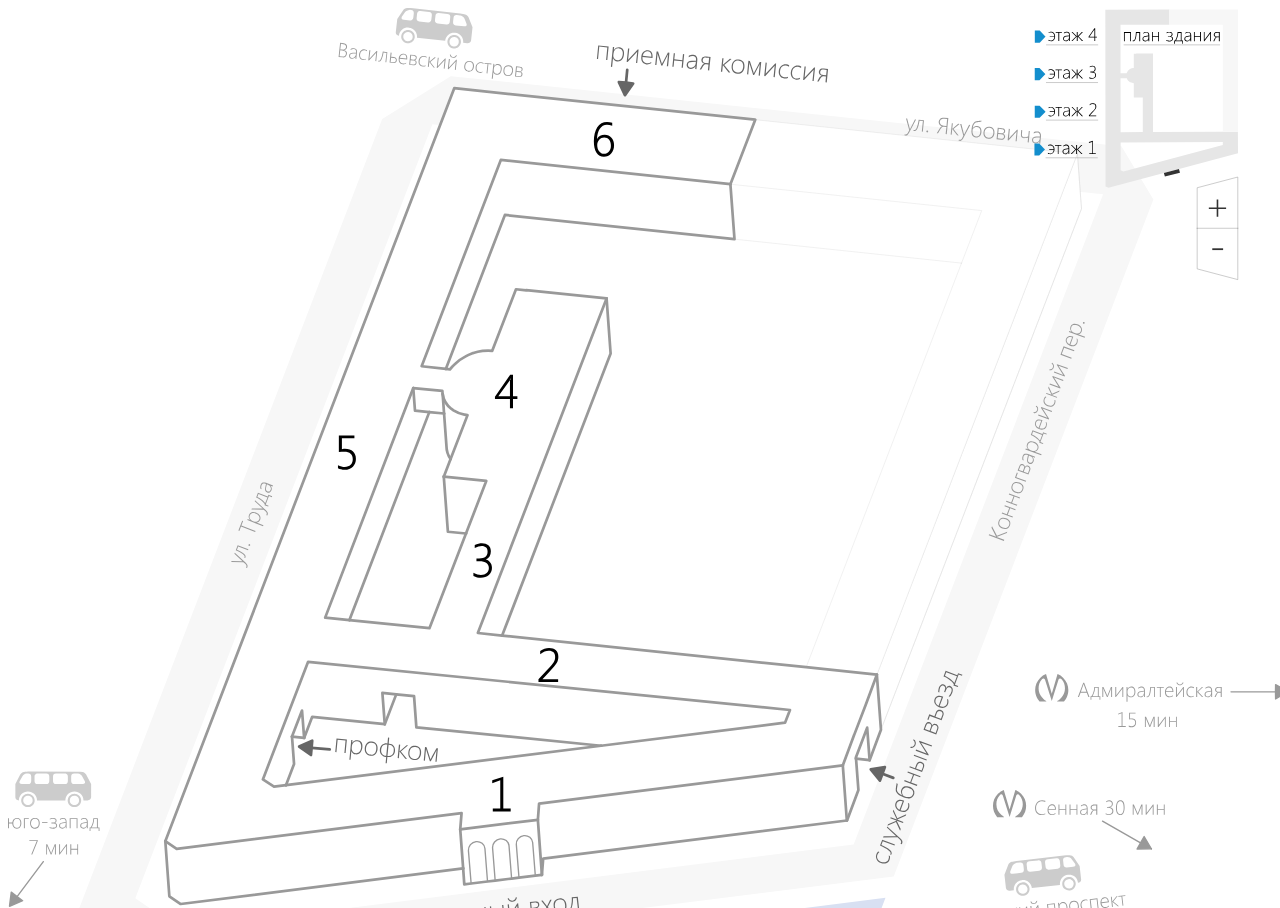
==== index.html @ 008ab905 "Reset names" ====
<!DOCTYPE html PUBLIC "-//W3C//DTD XHTML 1.0 Transitional//EN" "http://www.w3.org/TR/xhtml1/DTD/xhtml1-transitional.dtd">
<html xmlns="http://www.w3.org/1999/xhtml">
<head>
<meta http-equiv="Content-Type" content="text/html; charset=utf-8; width=device-width" />
<title>SUAI map</title>
<script language="JavaScript" type="text/javascript">

var is_resized;
var SVGRoot;
var is_touch;
window.onload = function()
{	
    SVGRoot = document.getElementsByTagName('svg')[0];
	var ID;
	var g;
	
	resize_mainSVG();
	ID = "main_map";
	g = SVGRoot.getElementById(ID);
	group_size("minimap");
	
	browser_size(ID,100);
	browser_size("minimap",30);	
	move_minimap();
	
    Animation("main_map");
	Animation("first_floor");
	Animation("second_floor");
	Animation("third_floor");
	Animation("fourth_floor");
}

function resize_mainSVG()
{
	var dx,dy;
	var w1,h1;
	w1 = window.innerWidth || document.body.clientWidth;
	h1 = window.innerHeight || document.body.clientHeight;
	SVGRoot.setAttribute("width", ""+w1+"");
	SVGRoot.setAttribute("height", ""+h1+"");
	return;
}

function move_minimap()
{
	SVGRoot = document.getElementsByTagName('svg')[0];
	
	var ID_minimap = "minimap";
	var g_minimap = SVGRoot.getElementById(ID_minimap);
	
	var dx = SVGRoot.getAttribute("width") - g_minimap.getBoundingClientRect().width - 50;
	matrix =g_minimap.getCTM();
	s = "matrix(" +(matrix.a) + "," + matrix.b + "," + matrix.c+ "," + (matrix.d)
		+"," +( dx ) + "," +  (0) + ")";
	g_minimap.setAttribute("transform", s);
}

function group_size(ID)
{	
	var g;
	var dx,dy;
	var w1,h1;
	w1 = window.innerWidth || document.body.clientWidth;
	h1 = window.innerHeight || document.body.clientHeight;
	g = SVGRoot.getElementById(ID);
	dx = g.getBBox().width + g.getBBox().x;
	dy = g.getBBox().height - h1;
	browser_scroll_dif=0;
	if (dx>w1)
	{		
		var positionCoords = SVGRoot.createSVGPoint();
		var newX = w1-dx-20;
		var matrix =g.getCTM();
		var s = "matrix(" + matrix.a + "," + matrix.b + "," + matrix.c + "," + matrix.d + "," + (matrix.e = newX) + "," + (matrix.f) + ")";
		g.setAttribute("transform", s);
		
		var currentCoords = SVGRoot.createSVGPoint();
		var positionCoords = null;
		
		var pt  = SVGRoot.createSVGPoint();
		pt.x = w1;	pt.y = 0;
		pt = pt.matrixTransform(g.getCTM().inverse());
		var z = Math.pow(1.5,-(0.2*dx/w1));
		var k = SVGRoot.createSVGMatrix().translate(pt.x, pt.y).scale(z).translate(-pt.x, -pt.y);
		matrix =g.getCTM().multiply(k);
		s = "matrix(" +matrix.a + "," + matrix.b + "," + matrix.c + "," + matrix.d+"," +( matrix.e) + "," +  (-matrix.f) + ")";
		g.setAttribute("transform", s);
	}

}

var browser_x_dif,browser_y_dif,browser_scroll_dif;
function browser_size(ID, percent)
{	
	var dx,dy;
	var w1,h1;
	var el_width,el_height;
	w1 = window.innerWidth || document.body.clientWidth;
	h1 = window.innerHeight || document.body.clientHeight;
	g = SVGRoot.getElementById(ID);
	
	el_width = g.getBoundingClientRect().width;
	el_height = g.getBoundingClientRect().height;
	dx = el_width - w1;
	dy = el_height - h1;
	
	browser_scroll_dif=0;
	matrix =g.getCTM();
	if ((dx>0)||(dy>0))
	{		
		if (dx>dy)
			browser_scroll_dif = el_width/w1;
		else
			browser_scroll_dif = el_height/h1; 	
		
		browser_scroll_dif = browser_scroll_dif / (percent/100);
		var screen_center = w1/2  - (el_width/browser_scroll_dif)/2;
		
		s = "matrix(" +(matrix.a/browser_scroll_dif) + "," + matrix.b + "," + matrix.c+ "," + (matrix.d/browser_scroll_dif)
			+"," +( Math.abs(screen_center) ) + "," +  (-matrix.f) + ")";
			g.setAttribute("transform", s);
		return;		
	}
	if ((dx<0)||(dy<0))
	{
		if (dx>dy)
			browser_scroll_dif = el_width/w1;
		else
			browser_scroll_dif = el_height/h1; 
			
		browser_scroll_dif = browser_scroll_dif / (percent/100);
		var screen_center = w1/2  - (el_width/browser_scroll_dif)/2;
		s = "matrix(" +(matrix.a/browser_scroll_dif) + "," + matrix.b + "," + matrix.c + "," + (matrix.d/browser_scroll_dif)
		+"," +( Math.abs(screen_center) ) + "," +  (-matrix.f) + ")";
		g.setAttribute("transform", s);
		return;	
	}
}
function Animation(ID)
{
    var SVGRoot = document.getElementsByTagName('svg')[0];
    var g = SVGRoot.getElementById(ID);
    var currentCoords = SVGRoot.createSVGPoint();
    var positionCoords = null; 
	var two_fingers = 0;		
	var center_x = 0;
	var center_y = 0;
	var update_touch_coords =0;	
	
	var prev_diff_x = 0;
	var prev_diff_y = 0;
	var now_diff_x = 0;
	var now_diff_y = 0;
    var handleMousedown = function(evt)
    {	
        evt = evt || window.evt;
		document.body.style.cursor = 'move';
        var matrix = g.getCTM();
        positionCoords = SVGRoot.createSVGPoint();
		if (!evt.clientX)
		{		
			
			
			evt = event.touches[event.touches.length-1];
			is_touch=1;
			positionCoords.x = (evt.pageX- Number(matrix.e));
			positionCoords.y = (evt.pageY- Number(matrix.f));}
		else
		{
		 positionCoords.x = currentCoords.x - Number(matrix.e);
        positionCoords.y = currentCoords.y - Number(matrix.f);
		}

		
        evt.preventDefault();
		event.returnValue = false;
		if(event.preventDefault) event.preventDefault();
    }

    var handleMousemove = function (evt) {
	
		event.preventDefault();
		if (!(evt.clientX||evt.screenX))
		{
			if (event.touches.length >1)
				{		
					prev_diff_x = now_diff_x;
				prev_diff_y = now_diff_y;
				
				now_diff_x = Math.abs(event.touches[0].pageX - event.touches[1].pageX);
				now_diff_y = Math.abs(event.touches[0].pageY - event.touches[1].pageY);
				
				center_x = (event.touches[0].pageX + event.touches[1].pageX)/2;
				center_y = (event.touches[0].pageY + event.touches[1].pageY)/2;
				
					if ((now_diff_x>prev_diff_x)&&(now_diff_y>prev_diff_y))
					{
						touchZoom(0.35);
						update_touch_coords = 0;
						return;
					}
					if ((now_diff_x<prev_diff_x)&&(now_diff_y<prev_diff_y))
					{
						touchZoom(-0.35);
						update_touch_coords = 0;
						return;
					}
					return;
				}
			var matrix = g.getCTM();
			evt = event.touches[event.touches.length-1];
			currentCoords.x = evt.pageX;
			currentCoords.y = evt.pageY;
		}
		else
		{
			currentCoords.x = evt.clientX||evt.screenX;
			currentCoords.y = evt.clientY||evt.screenX;
		}
        if (positionCoords) {
            var newX = currentCoords.x - positionCoords.x;
            var newY = currentCoords.y - positionCoords.y;

            var matrix = g.getCTM();

            var s = "matrix(" + matrix.a + "," + matrix.b + "," + matrix.c + "," + matrix.d + "," + ( newX) + "," + ( newY) + ")";
            g.setAttribute("transform", s);
        }
    }

    var handleMouseup = function(evt)
    {
        positionCoords = null;
		document.body.style.cursor = 'default';
    }
	
	var handleMouseout = function(evt)
    {
        positionCoords = null;
		document.body.style.cursor = 'default';
    }
 
    var handleScroll = function(evt)
    {
        var delta = evt.wheelDelta ? evt.wheelDelta/40 : evt.detail ? -evt.detail : 0;
	
        if (delta) zoom(delta);
        return evt.preventDefault() && false;
    };

    var scaleFactor = 1.1;
    var zoom = function(clicks)
    {
        var pt  = SVGRoot.createSVGPoint();
        pt.x = currentCoords.x;
        pt.y = currentCoords.y;
 
        pt = pt.matrixTransform(g.getCTM().inverse());
        var z = Math.pow(scaleFactor,clicks);
        var k = SVGRoot.createSVGMatrix().translate(pt.x, pt.y).scale(z).translate(-pt.x, -pt.y);
        var matrix =g.getCTM().multiply(k);
        var s = "matrix(" +matrix.a + "," + matrix.b + "," + matrix.c + "," + matrix.d+"," + matrix.e + "," +  matrix.f + ")";
		if (matrix.a>4)
			return;
		if (matrix.a<0.25)
			return;
        g.setAttribute("transform", s); 
    }  
 
	var touchZoom = function(clicks)
	{
		var pt  = SVGRoot.createSVGPoint();
		//alert (center_x);
        pt.x = center_x;
        pt.y = center_y;
 
        pt = pt.matrixTransform(g.getCTM().inverse());
        var z = Math.pow(scaleFactor,clicks);
        var k = SVGRoot.createSVGMatrix().translate(pt.x, pt.y).scale(z).translate(-pt.x, -pt.y);
        var matrix =g.getCTM().multiply(k);
        var s = "matrix(" +matrix.a + "," + matrix.b + "," + matrix.c + "," + matrix.d+"," + matrix.e + "," +  matrix.f + ")";
		if (matrix.a>4)
			return;
		if (matrix.a<0.25)
			return;
        g.setAttribute("transform", s); 
	
	}
	
	
	
    SVGRoot.addEventListener('mousedown',handleMousedown,false);    
    SVGRoot.addEventListener('mousemove',handleMousemove,false); 
    SVGRoot.addEventListener('mouseup',handleMouseup,false); 
    SVGRoot.addEventListener('DOMMouseScroll',handleScroll,false);
    SVGRoot.addEventListener('mousewheel',handleScroll,false);
	SVGRoot.addEventListener('mouseleave',handleMouseout,false);  
	
	SVGRoot.addEventListener("touchstart", handleMousedown, false);
 	SVGRoot.addEventListener("touchend", handleMouseup, false);
	SVGRoot.addEventListener("touchcancel", handleMouseup, false);
  	SVGRoot.addEventListener("touchleave", handleMouseout, false);
  	SVGRoot.addEventListener("touchmove", handleMousemove, false);
}

function Hide(HideID,ShowID) {
	var e = document.getElementById(HideID);
	e.style.display = 'none';
	var e1 = document.getElementById(ShowID);
	e1.style.display = 'block';
}

WhereWeAre = 'main_map';

function Up(input) {
	alert("?????? ??????? ? ???? ?????? "+input+"?");
}

function GiveCoords()
{
	var g = document.getElementById(WhereWeAre);	
	var matrix = g.getCTM();
	var zoom=matrix.a;
	var zoom2=matrix.d;
	var xpos=matrix.e;
	var ypos=matrix.f;
	alert("x= "+xpos+",y= "+ypos+"zoom= "+zoom+","+zoom2);
}

function GiveMatrix(WhatToShow){
	switch (WhatToShow)
	{
		case '1':
		 var s = "matrix(" +(0.58) + "," + 0 + "," + 0 + "," + (0.58)+"," + -34+ "," + -870 + ")";
		 return s;
		break;
		case '2':
		 var s = "matrix(" +0.58 + "," + 0 + "," + 0 + "," + 0.58+"," + -116 + "," + -608 + ")";
		 return s;
		break;
		case '3':
		 var s = "matrix(" +1.03 + "," + 0 + "," + 0 + "," + 1.03+"," + -382 + "," + -1132 + ")";
		 return s;
		break;
		case '4':
		 var s = "matrix(" +0.78 + "," + 0 + "," + 0 + "," + 0.78+"," + -50 + "," + -372 + ")";
		 return s;
		break;
		case '5':
		 var s = "matrix(" +0.58 + "," + 0 + "," + 0 + "," + 0.58+"," + 408 + "," + -571 + ")";
		 return s;
		break;
		case '6':
		 var s = "matrix(" +0.77 + "," + 0 + "," + 0 + "," + 0.77+"," + -133 + "," + 224 + ")";
		 return s;
		break;
	}

}

function ShowTooltip(evt, mouseovertext)
{
  tooltip.setAttributeNS(null,"x",evt.clientX+11);
  tooltip.setAttributeNS(null,"y",evt.clientY+27);
  tooltip.firstChild.data = mouseovertext;
  tooltip.setAttributeNS(null,"visibility","visible");
}

function ToFirst(WhatCorpus){
	if (WhereWeAre==WhatCorpus)	
	ChangingFloors(WhereWeAre,'first_floor');
	var e = document.getElementById(WhereWeAre);
	e.style.display = 'none';
	WhereWeAre='first_floor';
	var s = GiveMatrix(WhatCorpus);
	var e1 = document.getElementById('first_floor');
	e1.setAttribute("transform", s); 
	e1.style.display = 'block';
}

var firstly=1;
function ToNewFloor(ShowID) {
	if (WhereWeAre==ShowID)
	return;
	ChangingFloors(WhereWeAre, ShowID);
   	var e = document.getElementById(WhereWeAre);
	e.style.display = 'none';
	var e1 = document.getElementById(ShowID);
	var matrNew = e1.getCTM();
	var s;
	if (ShowID=='main_map')
	{
		s = "matrix(" + 1 + "," + 0 + "," + 0 + "," + 1 + "," + 0 + "," + 0 + ")";
		firstly=1;
	}
	else
		if (WhereWeAre=='main_map')
		{
			s= "matrix(" + 0.33 + "," + 0 + "," + 0 + "," + 0.33 +"," + 150 + "," + 0 + ")";
			firstly=1;
		}
		else {
		    var matrOld = e.getCTM();
		    if (WhereWeAre == 'first_floor') {firstly=0;
                 s = "matrix(" + matrOld.a + "," + matrOld.b + "," + matrOld.c + "," + matrOld.d + "," + matrOld.e + "," + matrOld.f + ")";
		    }

		    if (WhereWeAre == 'second_floor') {firstly=0;
		        s = "matrix(" + matrOld.a + "," + matrOld.b + "," + matrOld.c + "," + matrOld.d + "," + matrOld.e + "," + matrOld.f + ")";
		    }

		    if (WhereWeAre == 'third_floor') {firstly=0;
		        s = "matrix(" + matrOld.a + "," + matrOld.b + "," + matrOld.c + "," + matrOld.d + "," + matrOld.e + "," + matrOld.f + ")";
		    }

		    if (WhereWeAre == 'fourth_floor') {firstly=0;
		        s = "matrix(" + matrOld.a + "," + matrOld.b + "," + matrOld.c + "," + matrOld.d + "," + matrOld.e + "," + matrOld.f + ")";
		    }
		}
	
    e1.setAttribute("transform", s); 
	e1.style.display = 'block';		
	if (firstly) browser_size(ShowID,100);
	WhereWeAre=ShowID;
}

function ChangingFloors(HideID,ShowID) {
	return;
	switch (ShowID)
	{
		case 'first_floor':
		first_floor_line.style.display='none';
		first_floor_link.style.display='block';
		break;
		case 'second_floor':
		second_floor_line.style.display='none';
		second_floor_link.style.display='block';
		break;
		case 'third_floor':
		    third_floor_line.style.display = 'none';
			third_floor_link.style.display = 'block';
		break;
		case 'fourth_floor':
		    fourth_floor_line.style.display = 'none';
			fourth_floor_link.style.display = 'block';
		break;
	}
	
	switch (HideID)
	{
		case 'first_floor':
		first_floor_line.style.display='block';
		first_floor_link.style.display='none';
		break;
		case 'second_floor':
		second_floor_line.style.display='block';
		second_floor_link.style.display='none';
		break;
		case 'third_floor':
		    third_floor_line.style.display = 'block';
			third_floor_link.style.display = 'none';
		break;
		case 'fourth_floor':
		    fourth_floor_line.style.display = 'block';
			fourth_floor_link.style.display = 'none';
		break;
	}

}

function zoom(scale)
{
    var SVGRoot = document.getElementsByTagName('svg')[0];
    var g = SVGRoot.getElementById(WhereWeAre);
    var currentCoords = SVGRoot.createSVGPoint();
    var positionCoords = null;
	
 	var pt  = SVGRoot.createSVGPoint();
	pt.x = SVGRoot.getBoundingClientRect().width/2;
	pt.y = SVGRoot.getBoundingClientRect().height/2;

	pt = pt.matrixTransform(g.getCTM().inverse());
	var z = Math.pow(1.2,scale);
	var k = SVGRoot.createSVGMatrix().translate(pt.x, pt.y).scale(z).translate(-pt.x, -pt.y);
	var matrix =g.getCTM().multiply(k);
	var s = "matrix(" +matrix.a + "," + matrix.b + "," + matrix.c + "," + matrix.d+"," + matrix.e + "," +  matrix.f + ")";
	if (matrix.a>4)
			return;
		if (matrix.a<0.25)
			return;
	g.setAttribute("transform", s); 
}


function moveSVG(deltaX,deltaY)
{
	var SVGRoot = document.getElementsByTagName('svg')[0];
    var g = SVGRoot.getElementById(WhereWeAre);
	var matrix = g.getCTM();
	var positionCoords = SVGRoot.createSVGPoint();

	positionCoords.x =Number(matrix.e);
	positionCoords.y =Number(matrix.f);
	var newX = positionCoords.x + deltaX;
    var newY = positionCoords.y + deltaY;

	var s = "matrix(" + matrix.a + "," + matrix.b + "," + matrix.c + "," + matrix.d + "," + (matrix.e = newX) + "," + (matrix.f = newY) + ")";
	g.setAttribute("transform", s);
}

function KeyPressed(){ 
		if (event.keyCode==37)
		{
			event.returnValue = false;
			if(event.preventDefault) event.preventDefault();
			moveSVG(-50,0);		
		}
		if (event.keyCode==38)
		{
			event.returnValue = false;
			if(event.preventDefault) event.preventDefault();
			moveSVG(0,-50);		
		}
		if (event.keyCode==39)
		{
			event.returnValue = false;
			if(event.preventDefault) event.preventDefault();
			moveSVG(50,0);		
		}
		if (event.keyCode==40)
		{	
			event.returnValue = false;
			if(event.preventDefault) event.preventDefault();
			moveSVG(0,50);		
		}
		
}

function GetWidth()
{
	$(window).width(); 
}
//-->
</script>
</head>
<style type="text/css">
body {
    overflow:hidden;
}
</style>
<style>
.caption{
    font-size: 14px;
	font-family: Georgia, serif;
  }
  
  
.number {
    opacity:1;
    fill: #000000;
  }
.corpus
{
	opacity:0;
    fill: #0066FF;
	pointer-events:all;
}
.corpus:hover{
	opacity: 0.85;
	pointer-events:all;
	cursor:pointer;
}

.floorLink{
	opacity:0;
    fill: #0066FF;
	pointer-events:all;
}
.floorLink:hover{
	opacity: 0.3;
	pointer-events:all;
	cursor:pointer;
}

.zoom{
	opacity:0;
    pointer-events:all;
}
.zoom:hover{
	fill:#0066FF;
	opacity: 0.5;
	pointer-events:all;
}

.stairs{
	opacity:0;
    pointer-events:all;
}
.stairs:hover{
	fill:#0066FF;
	opacity: 0.2;
	pointer-events:all;
}

.mini_map_style{
	opacity:0;
	fill:#090909;
	pointer-events:all;
}
.mini_map_style:hover{
	opacity: 0.1;
	cursor:pointer;
}

</style>
<body dispaly="block" oncopy="return false" onselectstart="return false" oncontextmenu="return false;" onkeydown="KeyPressed()">
<div style="float:left; height:750; width:1000">
  <!--  align="center"  -->
  <svg width="1000" height="750" overflow="inherit" type="image/svg+xml" pluginspage="http://www.adobe.com/svg/viewer/install/" preserveAspectRatio="none">

<!---------MAIN_MAP--------->

<g id="main_map" display = 'block' > 


	
		<path fill="#F7F7F7" d="M2068.5,345.844l-57.701-96l-1211-126.8l-0.2,0.1l-123.8,77.2l-571.6,1489.3l0.1,0.101l81.3,56.3
			l1413.9-177.7L2068.5,345.844z M311.2,1663.646l-81.3-55.9l536.5-1398l1211.299,126.7l-450.5,1174.201L311.2,1663.646z"/>
		<path fill="#D8E0F2" d="M478.3,1746.045h2l-417.8,52.5l-13.4,34.9h907.3l568.799-71.5l59.5-154.9L478.3,1746.045z"/>
	
	
		
			<path fill="#FFFFFF" stroke="#CCCCCC" stroke-width="0.5" d="M1938.7,362.445l-7.4-99.3l-362.199,940.9l7.4,99.4L1938.7,362.445z
				"/>
			<path fill="#FFFFFF" d="M1312,417.445l-7.4-99.2l-414.6-43.9L747,646.945l43.7,4.8l106.7-278L1312,417.445z"/>
			<path fill="#FFFFFF" d="M1304.6,318.244l7.4,99.2l410,43.3l36.5-94.9L1304.6,318.244z"/>
			<path fill="#FFFFFF" d="M1349.5,201.744l-44.9,116.5l453.9,47.6l-36.5,94.9l-280.6,729.7l127.699,13.6l362.199-940.9
				L1349.5,201.744z"/>
			<path fill="#FFFFFF" d="M1304.6,318.244l44.9-116.5l-543.6-56.9l-521.8,1359.8l20.5,14l514.5-64.8l-2.399,29.4l140.2-17.2
				l2.199-29.3l548.5-68.9l20.4-54.899v0.199l20.699-54v-0.1l20.4-55l-127.699-13.6l-549-57.101l-43.9-4.6l232.5-604.2l-145-14.9
				l-0.1,0.301l-18.5-2l-42.9,111.199c-5.4-0.6-11.1-0.5-17.4,0.2c-5.6,0.8-11.199,2-16.699,3.8h-0.5c-6,2.4-10.4,4.301-13.4,6
				c-6.9,3.5-13.1,8-18.7,13.301c-3.6,3.1-6.8,6.5-9.6,10.1l-7.5-0.8l-43.7-4.8l143-372.601L1304.6,318.244z M1412.2,1267.744
				l-8.9,22.899l-332.299,41.7l-569,71.2l-21.6,2.6l-20.101-13l81.7-212.399L1412.2,1267.744z M784.5,691.545c0,1.8,0,3.7,0.5,5.6
				c1.3,10.601,6.5,19.5,15.3,26.5l4.2,3c6,3.801,12.5,6.4,19.7,7.7c1.8,0.4,3.8,0.8,5.7,0.9l-30.601,79.2l-5.7,14.8
				c-1.8,4.7-3.5,9.2-5.199,13.6l-1.4,3.601l76.7,7.699l-36.601,94.9l-66,170.9l-144.5-14.601l-43.8-4.399L731.9,686.345
				L784.5,691.545z"/>
			<path fill="#FFFFFF" d="M1403.299,1290.646l8.9-22.9l-870.2-87l-81.7,212.4l20.101,13l21.6-2.601l14.6-38.1l-3.699-49.5v-0.2
				l18.1-47.1l3.8,49.5l14.601-38l131,13.199l-4.301-56.399l25,2.6l32.2,3.2l4.2,56.3h0.2l333.3,33.3L1403.299,1290.646z"/>
			<path fill="#FFFFFF" d="M512.9,1315.744v0.2l21.899,2.199l-3.8-49.5L512.9,1315.744z"/>
			<path fill="#FFFFFF" d="M701.1,1239.545l-25-2.6l4.301,56.399L701.1,1239.545z"/>
			<path fill="#FFFFFF" d="M787.5,732.344l-2.5-35.2c-0.5-1.899-0.5-3.8-0.5-5.6l-52.6-5.2l3.1,40.9l25.8,2.6L787.5,732.344z"/>
			<path fill="#FFFFFF" d="M785,697.146l2.5,35.199l4.3,58.601c0.101,8.899,2.7,16.8,7.5,23.5l30.601-79.2c-1.9-0.1-3.9-0.5-5.7-0.9
				c-7.2-1.3-13.7-3.899-19.7-7.7l-4.2-3C791.5,716.646,786.3,707.744,785,697.146z"/>
			<path fill="#FFFFFF" d="M735,727.244l-3.1-40.9L572.8,1100.944l43.8,4.399l144.2-375.5L735,727.244z"/>
			<path fill="#FFFFFF" d="M863.7,854.146l-76.7-7.7l7.4,99.399l32.699,3.2L863.7,854.146z"/>
			<path fill="#FFFFFF" d="M1569.1,1204.045l-20.4,55v0.101l-20.699,54v-0.2l-20.4,54.899l7.301,99.5l0.5-0.5l20.398-54.5
				l-4.299-56.6l-0.301-2.1l20.4-54l4.4,58.699l20.5-54.899L1569.1,1204.045z M1528.401,1394.646c0.1-0.4,0.398-0.801,0.5-1.101
				c-0.102,0.601-0.201,1.101-0.4,1.7L1528.401,1394.646z"/>
			<path fill="#FFFFFF" d="M1531.5,1355.744l24.5,2.6l-4.4-58.7l-20.4,54L1531.5,1355.744z"/>
			<path fill="#FFFFFF" d="M1514.901,1467.344l-7.301-99.5l-548.5,68.9l-2.199,29.3l7.3,99.4l2.3-29.4L1514.901,1467.344z"/>
			<path fill="#FFFFFF" d="M1088.3,623.945l-7.3-99.4l-232.5,604.2l43.9,4.6L1088.3,623.945z"/>
			<path fill="#FFFFFF" d="M918,1510.545c-0.3-3.7,0.9-7.3,3.5-10.399c2.6-3.101,6-5,10-5.5c4.1-0.5,7.6,0.5,10.9,2.899
				c3.1,2.601,4.699,5.8,5.1,9.601l4.8,59.699l11.9-1.399l-7.3-99.4l-140.2,17.2l5.3,70.6l2,28.8l12.4-1.5l-4.9-59.5
				c0-4,1-7.5,3.6-10.699c2.9-3.101,6.2-4.9,10.2-5.4c4.101-0.5,7.601,0.5,10.9,3c3.1,2.4,4.7,5.6,5.1,9.4l4.7,59.5l13.8-1.601
				l-4.7-59.3c-0.1-3.9,1-7.5,3.601-10.5c2.8-3,6.1-4.9,10.2-5.5c4-0.4,7.6,0.6,10.899,3c3,2.5,4.7,5.7,5,9.5l4.7,59.1l13.3-1.6
				L918,1510.545z"/>
			<path fill="#FFFFFF" d="M921.5,1500.146c-2.6,3.1-3.8,6.699-3.5,10.399l4.8,60l29.5-3.7l-4.8-59.699c-0.4-3.801-2-7-5.1-9.601
				c-3.301-2.399-6.801-3.399-10.9-2.899C927.5,1495.146,924.1,1497.045,921.5,1500.146z"/>
			<path fill="#FFFFFF" d="M835.1,1510.945c-2.6,3.199-3.6,6.699-3.6,10.699l4.9,59.5l29.6-3.699l-4.7-59.5
				c-0.399-3.801-2-7-5.1-9.4c-3.3-2.5-6.8-3.5-10.9-3C841.3,1506.045,838,1507.844,835.1,1510.945z"/>
			<path fill="#FFFFFF" d="M878.7,1506.045c-2.601,3-3.7,6.601-3.601,10.5l4.7,59.3l29.7-3.699l-4.7-59.101c-0.3-3.8-2-7-5-9.5
				c-3.3-2.399-6.899-3.399-10.899-3C884.8,1501.146,881.5,1503.045,878.7,1506.045z"/>
			<path fill="#FFFFFF" d="M816.7,1483.244l2.399-29.4l-514.5,64.8l-20.5-14l7.3,99.5l20.5,14l510.1-64.3L816.7,1483.244z"/>
			<polyline fill="none" stroke="#CCCCCC" stroke-width="0.5" stroke-linecap="round" stroke-linejoin="round" points="
				1576.5,1303.445 1938.7,362.445 1931.299,263.145 			"/>
			
				<line fill="none" stroke="#CCCCCC" stroke-width="0.5" stroke-linecap="round" stroke-linejoin="round" x1="1931.299" y1="263.145" x2="1569.1" y2="1204.045"/>
			
				<line fill="none" stroke="#CCCCCC" stroke-width="0.5" stroke-linecap="round" stroke-linejoin="round" x1="1312" y1="417.445" x2="1722" y2="460.744"/>
			
				<line fill="none" stroke="#CCCCCC" stroke-width="0.5" stroke-linecap="round" stroke-linejoin="round" x1="1931.299" y1="263.145" x2="1349.5" y2="201.744"/>
			<polyline fill="none" stroke="#CCCCCC" stroke-width="0.5" stroke-linecap="round" stroke-linejoin="round" points="
				1722,460.744 1758.5,365.844 1304.6,318.244 			"/>
			
				<line fill="none" stroke="#CCCCCC" stroke-width="0.5" stroke-linecap="round" stroke-linejoin="round" x1="1441.401" y1="1190.445" x2="1722" y2="460.744"/>
			<path fill="none" stroke="#999999" stroke-width="2.45" stroke-linecap="round" stroke-linejoin="round" d="M866,1577.445
				l-4.7-59.5c-0.399-3.801-2-7-5.1-9.4c-3.3-2.5-6.8-3.5-10.9-3c-4,0.5-7.3,2.3-10.2,5.4c-2.6,3.199-3.6,6.699-3.6,10.699l4.9,59.5
				"/>
			<path fill="none" stroke="#999999" stroke-width="2.45" stroke-linecap="round" stroke-linejoin="round" d="M909.5,1572.146
				l-4.7-59.101c-0.3-3.8-2-7-5-9.5c-3.3-2.399-6.899-3.399-10.899-3c-4.101,0.601-7.4,2.5-10.2,5.5c-2.601,3-3.7,6.601-3.601,10.5
				l4.7,59.3"/>
			<path fill="none" stroke="#999999" stroke-width="2.45" stroke-linecap="round" stroke-linejoin="round" d="M952.3,1566.844
				l-4.8-59.7c-0.4-3.8-2-7-5.1-9.6c-3.301-2.4-6.801-3.4-10.9-2.9c-4,0.5-7.4,2.4-10,5.5c-2.6,3.101-3.8,6.7-3.5,10.4l4.8,60"/>
			<polyline fill="none" stroke="#999999" stroke-width="4.9" stroke-linecap="round" stroke-linejoin="round" points="
				1556,1358.344 1576.5,1303.445 1569.1,1204.045 			"/>
			<polyline fill="none" stroke="#999999" stroke-width="4.9" stroke-linecap="round" stroke-linejoin="round" points="
				1569.1,1204.045 1441.401,1190.445 892.4,1133.344 			"/>
			<polyline fill="none" stroke="#999999" stroke-width="4.9" stroke-linecap="round" stroke-linejoin="round" points="
				502,1403.545 480.4,1406.146 460.3,1393.146 542,1180.745 1412.2,1267.744 1403.299,1290.646 1071,1332.344 			"/>
			<polyline fill="none" stroke="#999999" stroke-width="4.9" stroke-linecap="round" stroke-linejoin="round" points="
				1514.901,1467.344 1515.401,1466.844 1535.799,1412.344 1531.5,1355.744 			"/>
			
				<line fill="none" stroke="#999999" stroke-width="4.9" stroke-linecap="round" stroke-linejoin="round" x1="1514.901" y1="1467.344" x2="1507.6" y2="1367.844"/>
			<polyline fill="none" stroke="#999999" stroke-width="4.9" stroke-linecap="round" stroke-linejoin="round" points="
				1556,1358.344 1551.6,1299.646 1531.2,1353.646 1531.5,1355.744 			"/>
			
				<line fill="none" stroke="#999999" stroke-width="4.9" stroke-linecap="round" stroke-linejoin="round" x1="1531.5" y1="1355.744" x2="1556" y2="1358.344"/>
			<polyline fill="none" stroke="#999999" stroke-width="4.9" stroke-linecap="round" stroke-linejoin="round" points="
				790.7,651.744 747,646.945 890,274.344 1304.6,318.244 			"/>
			<path fill="none" stroke="#999999" stroke-width="4.9" stroke-linecap="round" stroke-linejoin="round" d="M1081,524.545
				l-145-14.9l-0.1,0.301l-18.5-2l-42.9,111.199c-5.4-0.6-11.1-0.5-17.4,0.2c-5.6,0.8-11.199,2-16.699,3.8h-0.5
				c-6,2.4-10.4,4.301-13.4,6c-6.9,3.5-13.1,8-18.7,13.301c-3.6,3.1-6.8,6.5-9.6,10.1l-7.5-0.8"/>
			
				<line fill="none" stroke="#999999" stroke-width="4.9" stroke-linecap="round" stroke-linejoin="round" x1="785" y1="697.146" x2="787.5" y2="732.344"/>
			<path fill="none" stroke="#999999" stroke-width="4.9" stroke-linecap="round" stroke-linejoin="round" d="M731.9,686.344
				l52.6,5.2c0,1.8,0,3.7,0.5,5.6"/>
			<polyline fill="none" stroke="#999999" stroke-width="4.9" stroke-linecap="round" stroke-linejoin="round" points="
				1507.6,1367.844 1528,1312.945 1528,1313.146 1548.7,1259.146 1548.7,1259.045 1569.1,1204.045 			"/>
			<polyline fill="none" stroke="#999999" stroke-width="4.9" stroke-linecap="round" stroke-linejoin="round" points="
				760.8,729.844 735,727.244 731.9,686.344 			"/>
			
				<line fill="none" stroke="#999999" stroke-width="4.9" stroke-linecap="round" stroke-linejoin="round" x1="787.5" y1="732.344" x2="760.8" y2="729.844"/>
			<path fill="none" stroke="#999999" stroke-width="4.9" stroke-linecap="round" stroke-linejoin="round" d="M787.5,732.344
				l4.3,58.601c0.101,8.899,2.7,16.8,7.5,23.5"/>
			<path fill="none" stroke="#999999" stroke-width="4.9" stroke-linecap="round" stroke-linejoin="round" d="M799.3,814.445
				l-5.7,14.8c-1.8,4.7-3.5,9.2-5.199,13.6l-1.4,3.601"/>
			<polyline fill="none" stroke="#999999" stroke-width="4.9" stroke-linecap="round" stroke-linejoin="round" points="
				892.4,1133.344 1088.3,623.945 1081,524.545 			"/>
			<polyline fill="none" stroke="#999999" stroke-width="4.9" stroke-linecap="round" stroke-linejoin="round" points="787,846.445 
				863.7,854.146 827.1,949.045 			"/>
			<polyline fill="none" stroke="#999999" stroke-width="4.9" stroke-linecap="round" stroke-linejoin="round" points="
				892.4,1133.344 848.5,1128.745 1081,524.545 			"/>
			<polyline fill="none" stroke="#999999" stroke-width="4.9" stroke-linecap="round" stroke-linejoin="round" points="
				827.1,949.045 761.1,1119.945 616.6,1105.344 			"/>
			<polyline fill="none" stroke="#999999" stroke-width="4.9" stroke-linecap="round" stroke-linejoin="round" points="
				512.9,1315.945 516.6,1365.445 502,1403.545 			"/>
			<polyline fill="none" stroke="#999999" stroke-width="4.9" stroke-linecap="round" stroke-linejoin="round" points="
				534.8,1318.146 531,1268.646 512.9,1315.744 512.9,1315.945 			"/>
			<polyline fill="none" stroke="#999999" stroke-width="4.9" stroke-linecap="round" stroke-linejoin="round" points="
				680.4,1293.344 549.4,1280.146 534.8,1318.146 			"/>
			
				<line fill="none" stroke="#999999" stroke-width="4.9" stroke-linecap="round" stroke-linejoin="round" x1="534.8" y1="1318.146" x2="512.9" y2="1315.945"/>
			<polyline fill="none" stroke="#999999" stroke-width="4.9" stroke-linecap="round" stroke-linejoin="round" points="
				701.1,1239.545 676.1,1236.945 680.4,1293.344 			"/>
			<polyline fill="none" stroke="#999999" stroke-width="4.9" stroke-linecap="round" stroke-linejoin="round" points="
				1071,1332.344 737.7,1299.045 737.5,1299.045 733.3,1242.744 701.1,1239.545 			"/>
			
				<line fill="none" stroke="#999999" stroke-width="4.9" stroke-linecap="round" stroke-linejoin="round" x1="701.1" y1="1239.545" x2="680.4" y2="1293.344"/>
			<polyline fill="none" stroke="#999999" stroke-width="4.9" stroke-linecap="round" stroke-linejoin="round" points="
				616.6,1105.344 572.8,1100.945 731.9,686.344 			"/>
			<polyline fill="none" stroke="#999999" stroke-width="4.9" stroke-linecap="round" stroke-linejoin="round" points="
				1304.6,318.244 1349.5,201.744 805.9,144.844 284.1,1504.646 			"/>
			<polyline fill="none" stroke="#999999" stroke-width="4.9" stroke-linecap="round" stroke-linejoin="round" points="
				956.9,1466.045 959.1,1436.744 1507.6,1367.844 			"/>
			<polyline fill="none" stroke="#999999" stroke-width="4.9" stroke-linecap="round" stroke-linejoin="round" points="
				1304.6,318.244 1312,417.445 897.4,373.744 790.7,651.744 			"/>
			<path fill="none" stroke="#999999" stroke-width="4.9" stroke-linecap="round" stroke-linejoin="round" d="M785,697.146
				c1.3,10.6,6.5,19.5,15.3,26.5l4.2,3c6,3.8,12.5,6.399,19.7,7.699c1.8,0.4,3.8,0.801,5.7,0.9l-30.601,79.2"/>
			<polyline fill="none" stroke="#999999" stroke-width="4.9" stroke-linecap="round" stroke-linejoin="round" points="
				284.1,1504.646 304.6,1518.646 819.1,1453.844 816.7,1483.244 			"/>
			<polyline fill="none" stroke="#999999" stroke-width="4.9" stroke-linecap="round" stroke-linejoin="round" points="
				822,1553.844 824,1582.646 836.4,1581.146 866,1577.445 879.8,1575.844 909.5,1572.146 922.8,1570.545 952.3,1566.844 
				964.2,1565.445 			"/>
			<polyline fill="none" stroke="#999999" stroke-width="4.9" stroke-linecap="round" stroke-linejoin="round" points="
				964.2,1565.445 966.5,1536.045 1514.901,1467.344 			"/>
			
				<line fill="none" stroke="#999999" stroke-width="4.9" stroke-linecap="round" stroke-linejoin="round" x1="964.2" y1="1565.445" x2="956.9" y2="1466.045"/>
			
				<line fill="none" stroke="#999999" stroke-width="4.9" stroke-linecap="round" stroke-linejoin="round" x1="816.7" y1="1483.244" x2="822" y2="1553.844"/>
			
				<line fill="none" stroke="#999999" stroke-width="4.9" stroke-linecap="round" stroke-linejoin="round" x1="816.7" y1="1483.244" x2="956.9" y2="1466.045"/>
			<polyline fill="none" stroke="#999999" stroke-width="4.9" stroke-linecap="round" stroke-linejoin="round" points="787,846.445 
				794.4,945.844 827.1,949.045 			"/>
			
				<line fill="none" stroke="#999999" stroke-width="4.9" stroke-linecap="round" stroke-linejoin="round" x1="1071" y1="1332.344" x2="502" y2="1403.545"/>
			<polyline fill="none" stroke="#999999" stroke-width="4.9" stroke-linecap="round" stroke-linejoin="round" points="
				284.1,1504.646 291.4,1604.146 311.9,1618.146 822,1553.844 			"/>
			
				<line fill="none" stroke="#999999" stroke-width="4.9" stroke-linecap="round" stroke-linejoin="round" x1="616.6" y1="1105.344" x2="760.8" y2="729.844"/>
		
	
	
		
		
		
		
		
		
	
	
		
		
		
		
		
		
		
	
	
		
		
	
	
		
			
			
			
			
		
	
	
		
			
			
			
			
			
			
		
	
	
		
			
			
		
	
	
		
		
		
		
		
		
	
	
		<path fill="#666666" d="M1114.2,157.445l14.8-21.1l-12.9-1.4l-12.899-1.2L1114.2,157.445z"/>
		<path fill="#666666" d="M548.3,1336.045l1.101-12.8l-23.601,10.6l21.3,15.2L548.3,1336.045z"/>
		<path fill="#666666" d="M1579.2,1383.045l4.4-12.1l-25.5,4.2l16.6,20.1L1579.2,1383.045z"/>
		<path fill="#999999" d="M1143,1725.744l-1.8,0.399l3,29l2.1-0.199l-2.2-21.2c-0.1-1.3-0.399-2.6-0.5-3.9
			c0.4,1.101,0.7,2.101,1.101,2.801l12.9,21l0.6-0.101l7.9-23.3c0.301-0.6,0.6-1.6,0.801-2.7c0.199,2.301,0.299,3.801,0.398,4.301
			l2.201,20.6l2-0.3l-3.201-29l-1.898,0.199l-8.801,27l-0.1,0.101c-0.201-0.301-0.301-0.7-0.5-1c-0.201-0.301-0.201-0.5-0.3-0.801
			c-0.101-0.199-0.2-0.399-0.4-0.5L1143,1725.744z"/>
		<path fill="#999999" d="M1122.5,1737.945c-1.3-1.101-3.1-1.601-5.2-1.5c-1.2,0.199-2.399,0.5-3.6,1c-1.4,0.699-2.4,1.3-3.101,2.1
			l0.4,2.2c1.9-2.101,4-3.101,6.2-3.4c3.3-0.4,5.3,1.6,5.8,6l-6.2,1.7c-4.699,1.399-6.8,3.8-6.5,7.399c0.2,1.5,0.9,2.9,2.301,3.9
			c1.199,1,2.699,1.3,4.899,1.1c1.5-0.3,2.801-0.8,3.9-1.6c1.1-1.1,1.9-2.3,2.6-3.8l0.5,4.1l1.7-0.3l-1.5-13.4
			C1124.5,1740.945,1123.7,1739.045,1122.5,1737.945z M1123.1,1746.045l0.2,2c0.4,2.3-0.1,4.2-1.2,5.9c-1.199,1.7-2.8,2.7-4.8,2.899
			c-1.3,0.101-2.5-0.199-3.399-0.899c-0.801-0.7-1.5-1.7-1.601-2.9c-0.1-1.6,0.101-2.7,0.9-3.6c0.8-0.7,2.3-1.3,4.399-1.9
			L1123.1,1746.045z"/>
		<path fill="#999999" d="M1211.799,1717.445c-0.1,0.699-0.199,1.199-0.5,1.6c-0.1,0.6-0.5,1.1-1,1.5
			c-0.299,0.6-0.799,0.9-1.299,1.2c-0.4,0.1-0.801,0.199-1.201,0.399c-0.398,0.101-0.6,0.101-1,0.2c-0.898,0.1-1.5,0.1-2.1-0.1
			c-0.1,0-0.1,0-0.199-0.101c-0.701-0.3-1.201-0.5-1.5-0.8c-0.4-0.3-0.701-0.7-1-1.2c-0.201-0.5-0.5-1-0.6-1.5h-1.801
			c0.1,0.801,0.5,1.5,0.801,2.4c0.299,0.3,0.5,0.7,0.898,1.1c0.102,0.2,0.4,0.5,0.5,0.601c0.701,0.199,1.4,0.5,2.301,0.699
			c0.9,0.4,1.801,0.5,3,0.4c0.9-0.1,1.9-0.5,2.699-0.9c0.5-0.199,1-0.5,1.4-0.8c0.301-0.3,0.5-0.5,0.801-0.8
			c0.5-0.5,0.801-1.1,1.199-1.7c0.201-0.899,0.4-1.5,0.5-2.399L1211.799,1717.445z"/>
		<path fill="#999999" d="M1195.299,1739.045c-0.299-3.399-1.398-6-3.299-7.7c-1.9-1.699-4.301-2.5-7.301-2.1s-5.4,1.6-7,3.5
			c-1.6,2.2-2.4,4.9-1.9,8.4c0.301,3.3,1.5,5.8,3.5,7.6c2.102,1.7,4.5,2.4,7.5,2.2c3-0.3,5.4-1.5,7-3.7
			C1195.2,1744.945,1195.799,1742.244,1195.299,1739.045z M1190.7,1732.646c1.5,1.5,2.4,3.699,2.701,6.5c0.398,3,0,5.3-1.201,7
			c-1.199,1.899-3.1,2.8-5.4,3.1c-2.6,0.4-4.5-0.3-6.1-1.8c-1.6-1.4-2.6-3.5-2.9-6.301c-0.299-3,0.201-5.199,1.5-7.1
			c1.102-1.8,3-2.7,5.5-2.9C1187.2,1730.844,1189.1,1731.344,1190.7,1732.646z"/>
		<path fill="#999999" d="M1201.299,1727.844l-1.898,0.3l2.299,20.601l1.301-0.101l10.699-17.8c0.1-0.1,0.1-0.399,0.201-0.5
			c0.1-0.1,0.1-0.2,0.299-0.399l1.801,17.199l1.799-0.1l-2.299-20.6l-1.301,0.1l-10.699,17.6c-0.201,0-0.201,0.2-0.301,0.301
			c0,0.199,0,0.5-0.1,0.699L1201.299,1727.844z"/>
		<path fill="#999999" d="M1050.1,1748.646h-0.1l-0.4-4.2l-1.8,0.2l3.3,30.3l1.801-0.3l-1.4-13.2h0.1c1,1.3,2.101,2.3,3.4,2.899
			c1.1,0.301,2.5,0.5,4,0.301c0.8,0,1.7-0.2,2.4-0.5c1.6-0.5,2.8-1.7,3.899-3.2c1.4-2.3,1.9-5.3,1.5-8.8c-0.2-3-1.2-5.4-3-7
			c-1.7-1.7-3.899-2.4-6.5-2c-1.5,0.1-3,0.699-4.399,1.5C1051.7,1745.744,1050.7,1747.045,1050.1,1748.646z M1051.8,1747.744
			c1.4-1.7,3.2-2.601,5.5-2.9c2.101-0.2,3.9,0.3,5.2,1.601c1.3,1.5,2.1,3.5,2.3,6.1c0.4,2.9,0,5.4-1.1,7.2c-0.601,1.2-1.4,2-2.3,2.7
			c-0.7,0.3-1.601,0.5-2.601,0.699c-1.5,0.101-2.7,0-3.8-0.699c-0.5-0.2-1-0.5-1.4-1c-1.6-1.301-2.5-3-2.6-5.2l-0.4-2.5
			C1050.3,1751.646,1050.7,1749.646,1051.8,1747.744z"/>
		<path fill="#999999" d="M1105.8,1738.344l-2.5,0.3l-8.5,11h-0.1l-1-10l-1.7,0.301l2.2,20.699l1.8-0.199l-1.2-10.2h0.101l10.8,9
			l2.7-0.2l-11.601-9.6L1105.8,1738.344z"/>
		<path fill="#999999" d="M1084.8,1742.844c-1.6-1.6-3.5-2.3-6.1-2.1c-2.9,0.399-5,1.7-6.4,3.7c-1.6,2.3-2.2,5-1.7,8
			c0.4,3.5,1.5,6.199,3.301,8c1.899,1.5,4.199,2.3,6.8,2c2.5-0.301,4.9-1.301,7-3l-0.3-2c-2.101,1.8-4.301,3-6.601,3.199
			c-2.199,0.4-4.1-0.199-5.5-1.699c-1.5-1.5-2.399-3.5-2.699-6.4l15.3-1.7l-0.2-0.899
			C1087.3,1746.945,1086.4,1744.445,1084.8,1742.844z M1078.8,1742.445c1.9-0.2,3.3,0.3,4.5,1.699c1.3,1,2,2.9,2.4,5.301l-13.4,1.3
			c0.101-2.5,0.8-4.3,1.9-5.6C1075.3,1743.646,1076.7,1742.744,1078.8,1742.445z"/>
		<path fill="#999999" d="M1254.5,1726.045c-0.5-0.899-1.1-1.6-1.701-2.2c-1.299-1.199-3-1.699-5.1-1.6c-1.1,0.1-2.4,0.5-3.699,1.1
			c-1.201,0.601-2.201,1.301-3,2l0.4,2c1.898-1.8,3.898-2.899,6.299-3.199c2.1-0.2,3.801,0.5,4.801,2.3c0.4,1.1,0.801,2.3,0.9,3.8
			l-6.301,1.6c-2.801,0.601-4.6,1.801-5.699,3.601c-0.6,1-0.801,2.2-0.6,3.7c0.1,1.6,0.898,3,2,4.1c1.398,0.9,3,1.1,5,0.9
			c1.5-0.2,2.898-0.7,4-1.5c1.1-1.2,1.898-2.4,2.5-3.9l0.5,4.2l1.799-0.2l-1.4-13.4
			C1255,1728.146,1254.799,1727.045,1254.5,1726.045z M1247.7,1742.646c-1.4,0.1-2.6-0.2-3.5-0.9s-1.4-1.7-1.6-2.8
			c-0.1-1.601,0.199-2.801,1-3.7c0.1-0.1,0.4-0.3,0.6-0.5c0.9-0.5,2.201-1,3.801-1.5l5.6-1.4l0.199,1.9c0.201,2.4-0.1,4.4-1.199,5.9
			C1251.299,1741.445,1249.799,1742.445,1247.7,1742.646z"/>
		<path fill="#999999" d="M1236.299,1724.146l-2.6,0.199l-8.5,11.101h-0.1l-1-10l-1.801,0.199l2.201,20.801l1.799-0.301l-1.1-10h0.1
			l10.801,9l2.6-0.3l-11.5-9.6L1236.299,1724.146z"/>
		<path fill="#999999" d="M591.9,1679.146c0.399,0,0.699-0.2,1-0.5c0.399-0.5,0.5-0.801,0.5-1.2c0-0.4-0.301-0.8-0.601-1.2
			c-0.399-0.4-0.899-0.5-1.3-0.5c-0.5,0.1-0.8,0.4-1.2,0.8c-0.1,0.3-0.2,0.7-0.2,1.101c0,0.5,0.101,1,0.4,1.3
			C591,1679.146,591.5,1679.244,591.9,1679.146z"/>
		<path fill="#999999" d="M579.5,1661.045h0.3l2.3,19l1.9-0.399l-2.5-20.601l-9.6,1.2c0.1,3.1,0.199,5.9,0.1,8.3
			c0,2.4-0.1,4.5-0.2,6.101c-0.3,1.899-0.8,3.199-1.3,4c-0.6,0.899-1.5,1.399-2.5,1.5c-0.1,0-0.2,0-0.5,0c-0.2,0.1-0.4,0-0.5-0.101
			l0.3,1.7c0.101,0.1,0.3,0.1,0.601,0.1c0.1,0,0.399,0,0.5-0.1c1.3-0.1,2.3-0.6,3.1-1.5c0.8-1.1,1.4-2.4,1.8-4.1
			c0.3-1.601,0.5-3.7,0.601-6c0.1-2.601,0-5.5-0.101-8.5L579.5,1661.045z"/>
		<path fill="#999999" d="M559.9,1679.545c-0.101-0.1-0.301-0.399-0.5-0.6l-8.2-16.2l-2.101,0.3l10.2,19.5l-1.3,4.7
			c-0.7,2.5-1.9,3.9-3.5,3.9c-0.6,0.199-1.2,0.199-1.7,0l0.2,1.899c0.5,0.101,1,0,1.6-0.1c1.5-0.2,2.601-0.8,3.4-1.8
			c0.8-0.9,1.4-2.4,2-4.301l7.3-26l-2.3,0.2l-4.7,19.2h-0.2C560,1680.146,559.9,1679.945,559.9,1679.545z"/>
		<path fill="#999999" d="M527.5,1665.445c-1.4,0.1-2.4,0.3-3.2,0.8c-0.8,0.4-1.6,1-1.899,1.8c-0.5,0.5-0.9,1.101-1,2
			c-0.301,0.601-0.4,1.3-0.301,1.9c0.301,1.399,0.9,2.7,2,3.6c0.9,0.8,2,1.3,3.9,1.2c-0.7,0.4-1.4,0.9-2,1.9c-0.5,0.6-1,1.5-1.2,2.5
			l-1.8,6l2.2-0.4l1.7-5.6c0.199-0.9,0.5-1.5,0.899-1.9c0.3-0.6,0.7-0.9,1-1.3c0.3-0.301,0.8-0.5,1.2-0.601
			c0.4-0.199,0.7-0.3,1.1-0.3l3.301-0.5l1.199,9.1l1.9-0.199l-2.5-20.801L527.5,1665.445z M524,1673.646c-0.5-0.5-0.6-1.101-0.8-2
			c-0.101-1.101,0.3-2.101,1-3c0.6-0.9,1.8-1.4,3.6-1.601l4.3-0.5l1.2,8.2l-4.5,0.8c-0.8,0.101-1.399,0.101-2,0
			c-0.7,0-1.3-0.3-1.7-0.8C524.7,1674.545,524.3,1674.146,524,1673.646z"/>
		<path fill="#999999" d="M504.1,1668.344c-1.199,0.7-2.199,1.4-3,2l0.4,2.2c1.9-2,3.9-3.2,6.3-3.4c3.3-0.399,5.2,1.5,5.8,6
			l-6.199,1.7c-4.7,1.3-6.801,3.8-6.4,7.3c0.1,1.801,0.9,3.101,2.2,4.101c1.399,0.899,2.899,1.3,4.8,1c1.6-0.101,3.1-0.7,4.1-1.601
			c1.2-1.1,1.9-2.3,2.5-3.6l0.5,4l1.9-0.3l-1.7-13.5c-0.399-2.4-1.2-4.2-2.3-5.5c-1.4-1.101-3.1-1.5-5.1-1.4
			C506.6,1667.545,505.4,1667.844,504.1,1668.344z M513.8,1677.045l0.2,1.7c0.3,2.5-0.1,4.5-1.2,6.1c-1.2,1.601-2.7,2.5-4.8,2.801
			c-1.4,0.1-2.6-0.301-3.4-0.9c-0.899-0.6-1.5-1.6-1.699-2.7c0-1.7,0.199-2.899,0.899-3.7c0.8-0.699,2.3-1.3,4.601-1.899
			L513.8,1677.045z"/>
		<path fill="#999999" d="M496.2,1669.244l-2.4,0.3l-8.399,11H485.3l-1.1-9.9l-2,0.301l2.5,20.699l1.8-0.3l-1.1-10.2h0.199l10.801,9
			l2.699-0.399l-11.6-9.5L496.2,1669.244z"/>
		<path fill="#999999" d="M467.1,1676.646c1.4-2.101,3.2-3.301,5.5-3.5c1.801-0.101,3.5,0.1,5.2,0.899l-0.5-2.1
			c-1.6-0.5-3-0.601-4.5-0.5c-3.1,0.399-5.399,1.7-7,4.1c-1.7,2.101-2.399,4.8-2,8.2c0.4,3.1,1.5,5.6,3.3,7.4
			c2,1.8,4.5,2.5,7.301,2.1c1.3-0.2,2.5-0.6,3.699-1c0.5-0.3,1.2-0.6,1.7-0.9l-0.3-2c-0.4,0.4-0.9,0.801-1.4,1.2
			c-1.199,0.6-2.5,0.9-4,1.1c-2,0.2-4-0.5-5.6-2c-1.5-1.399-2.4-3.5-2.9-6.3C465.3,1680.646,465.8,1678.445,467.1,1676.646z"/>
		<path fill="#999999" d="M450.4,1674.146c-1.601,0.1-3.101,0.699-4.301,1.699c-1.399,1-2.399,2.301-3,3.9H442.9l-0.301-4.2
			l-1.699,0.2l3.399,30.2l2-0.301l-1.7-13.1h0.101c1.8,2.6,4.2,3.7,7.399,3.3c2.801-0.3,4.801-1.8,6.2-4.199
			c1.5-2.101,2-5,1.601-8.5c-0.4-3.101-1.301-5.5-3-7.101C455.1,1674.545,453,1673.844,450.4,1674.146z M444.9,1678.744
			c1.399-1.601,3.1-2.601,5.399-2.9c2.101-0.2,3.8,0.3,5.101,1.5c1.399,1.3,2.3,3.4,2.699,6.2c0.301,2.9-0.199,5.3-1.3,7.1
			c-1.1,2-2.8,3.101-4.899,3.5c-2,0.2-3.9-0.3-5.4-1.6c-1.6-1.4-2.4-3-2.6-5.2l-0.2-2.5
			C443.4,1682.646,443.8,1680.646,444.9,1678.744z"/>
		<path fill="#999999" d="M426.1,1677.045c-3.199,0.4-5.5,1.601-7,3.7c-1.699,2.1-2.3,4.9-1.899,8.3c0.399,3.101,1.6,5.7,3.7,7.601
			c1.8,1.5,4.399,2.3,7.5,2c3-0.301,5.199-1.601,6.699-3.801c1.5-2.199,2.101-4.8,1.7-8.1c-0.399-3.4-1.399-6-3.399-7.8
			C431.3,1677.344,428.9,1676.646,426.1,1677.045z M420.6,1682.045c1.301-1.899,3.101-3,5.5-3.399c2.5-0.2,4.5,0.3,6,1.6
			c1.5,1.5,2.4,3.8,2.801,6.6c0.399,3-0.101,5.301-1.301,6.9c-1,1.9-2.899,2.9-5.3,3.3c-2.7,0.3-4.6-0.3-6.2-1.8
			c-1.6-1.4-2.5-3.4-2.8-6.2C418.9,1686.146,419.4,1683.844,420.6,1682.045z"/>
		<path fill="#999999" d="M218.2,1706.646l-1.5-11l12.6-1.5l-0.2-1.7l-14.6,1.7l3.1,26.6h2.2l-0.1-1.5l6.2-0.6
			c1.4-0.301,2.4-0.7,3.5-1.2c0.2-0.101,0.4-0.2,0.7-0.3h-9l-1.4,0.1v-0.1h-0.3l-1-8.801l5.4-0.6c1.1-0.1,2.2,0,3.2,0.1
			c0.8,0.2,1.6,0.5,2.3,1c0.6,0.301,1,0.801,1.4,1.601c0.4,0.699,0.7,1.5,0.9,2.6c0.1,1,0.1,1.8,0,2.7c-0.3,0.6-0.7,1.399-1.2,2.1
			c-0.5,0.6-1.2,1.1-2.1,1.7c-0.8,0.399-1.8,0.7-3,0.8l-4,0.4l8.9-0.101c0.9-0.6,1.5-1.199,2.1-1.899c0.6-0.801,1-1.801,1.1-2.9
			c0.4-0.9,0.4-2,0.3-3.1c-0.2-1.4-0.4-2.601-1-3.5c-0.5-0.9-1.1-1.601-2-2.2c-0.9-0.6-1.8-0.9-2.9-1c-1-0.1-2.1-0.3-3.4-0.1
			L218.2,1706.646z"/>
		<path fill="#999999" d="M407.5,1678.146c0.4-0.5,0.6-1.5,0.9-2.801h0.1c0.1,2.301,0.1,3.801,0.2,4.301l2.5,20.6l1.8-0.2
			l-3.4-28.899l-1.8,0.199l-8.5,27h-0.2c0-0.5-0.199-0.899-0.5-1c0-0.199,0-0.5-0.199-0.699c-0.101-0.101-0.301-0.4-0.301-0.601
			l-13.5-22l-1.899,0.2l3.3,29.1l2.1-0.3l-2.5-21c-0.199-1.4-0.5-2.8-0.5-4.1c0.5,1.199,0.9,2.199,1.301,2.8l13,20.9l0.6-0.101
			L407.5,1678.146z"/>
		<path fill="#999999" d="M332.6,1692.445c2-2.101,4.101-3.2,6.5-3.601c3.301-0.3,5.2,1.801,5.7,6.2l-6.399,1.7
			c-4.601,1.399-6.801,3.8-6.301,7.399c0.5,1.5,1.2,2.9,2.4,4c1.4,0.801,2.9,1.2,4.8,1c1.601-0.199,2.9-0.8,4.101-1.6
			c1.199-1.1,1.899-2.4,2.199-3.8l0.7,4.1l2-0.2l-1.8-13.5c-0.2-2.5-0.9-4.399-2.3-5.5c-1.3-1.1-3.101-1.6-5.101-1.399
			c-1.199,0.1-2.399,0.5-3.699,0.899c-1.4,0.601-2.4,1.4-3,2.101L332.6,1692.445z M334,1703.844c-0.1-1.6,0.3-2.8,1-3.7
			c0.9-0.6,2.3-1.199,4.4-1.8l5.5-1.5l0.199,1.8c0.301,2.4,0,4.4-1.199,6c-1,1.601-2.601,2.601-4.801,2.9
			c-1.3,0.1-2.399-0.3-3.199-0.9C334.9,1706.045,334.3,1705.146,334,1703.844z"/>
		<path fill="#999999" d="M324.9,1689.646l-1.7,0.199l2.1,18.9l-9.399,1.1l-2.301-19l-1.8,0.301l2.2,19l-9.4,1l0,0l-2.399-19.101
			l-1.7,0.4l2.4,20.6l24.5-2.899L324.9,1689.646z"/>
		<path fill="#999999" d="M358.8,1685.445c-1.2,0.1-2.399,0.5-3.399,1c-0.801,0.3-1.4,0.899-1.9,1.6c-0.5,0.6-0.9,1.2-0.9,2.1
			c-0.199,0.5-0.199,1,0,1.9c0,1.5,0.7,2.7,1.7,3.6c0.8,0.9,2.101,1.2,3.8,1.2c-0.699,0.4-1.3,1-1.899,1.8
			c-0.601,0.601-0.9,1.5-1.3,2.601l-1.601,6l2.3-0.4l1.5-5.7c0.101-0.8,0.5-1.399,0.801-1.699c0.399-0.7,0.699-1.101,1.199-1.5
			c0.301-0.301,0.7-0.5,1-0.601c0.4-0.199,0.801-0.3,1.2-0.3l3.3-0.5l1,9l2-0.2l-2.3-20.699L358.8,1685.445z M355.4,1688.646
			c0.699-0.9,1.899-1.4,3.699-1.601l4.2-0.5l1.101,8.2l-4.5,0.6c-0.601,0-1.301,0-2,0.2c-0.601-0.2-1.2-0.3-1.5-0.7
			c-0.5-0.199-1-0.6-1.301-1.1c-0.3-0.6-0.5-1.2-0.6-1.9C354.4,1690.646,354.8,1689.545,355.4,1688.646z"/>
		<path fill="#999999" d="M283.1,1694.344l-1.8,0.3l2.4,20.7l7.9-0.8c0.8-0.2,1.5-0.5,2.4-0.9c0.4-0.1,0.6-0.399,0.9-0.5
			c0.3-0.199,0.5-0.5,0.8-0.899c0.7-0.601,1-1.3,1.4-2.101c0.2-0.899,0.2-1.899,0.1-2.899c-0.1-0.8-0.5-1.7-0.8-2.3
			c-0.5-0.801-1-1.301-1.5-1.9h-0.1c-0.7-0.3-1.4-0.5-2.2-0.8c-0.7-0.101-1.5-0.101-2.7-0.101l-6,0.7L283.1,1694.344z
			 M284.2,1704.646l5.7-0.801c0.8-0.1,1.5,0,2.2,0.2c0.5,0.1,1,0.3,1.4,0.6c0.5,0.301,0.9,0.7,1.1,1.301c0.2,0.1,0.3,0.1,0.3,0.199
			c0.1,0.4,0.2,0.9,0.3,1.4c0.2,0.6,0,1.2-0.1,1.8c0,0.301-0.1,0.5-0.2,0.801c-0.1,0.199-0.3,0.5-0.5,0.699
			c-0.3,0.5-0.6,0.801-1.1,1.2c-0.7,0.4-1.5,0.5-2.4,0.6l-5.6,0.7L284.2,1704.646z"/>
		<path fill="#999999" d="M238.9,1701.844c-1.6,2.3-2.2,5-1.8,8.4c0.3,3.1,1.6,5.7,3.7,7.6c1.9,1.7,4.4,2.4,7.5,2.2
			c3-0.4,5.2-1.7,6.7-3.8c1.4-2.4,2.1-5.101,1.7-8.101c-0.3-3.5-1.6-6-3.5-7.899c-2-1.601-4.5-2.3-7.4-1.9
			C242.7,1698.646,240.5,1699.744,238.9,1701.844z M239.2,1710.244c-0.4-3,0-5.3,1.3-7.101c1.1-1.899,2.9-2.899,5.4-3.1
			c2.4-0.3,4.4,0.2,5.9,1.6c1.6,1.5,2.5,3.7,3,6.601c0.3,2.899,0,5.1-1.1,6.899c-1.3,1.801-3.1,2.801-5.6,3.2
			c-2.5,0.3-4.5-0.2-6.2-1.899C240.4,1715.146,239.5,1713.045,239.2,1710.244z"/>
		<path fill="#999999" d="M265.1,1696.545c0,3,0.2,5.8,0,8.101c0.2,2.6,0,4.6-0.2,6.199c-0.3,1.801-0.7,3.2-1.3,4.101
			c-0.7,0.899-1.5,1.399-2.3,1.5c-0.2,0-0.4,0-0.5,0c-0.3,0.199-0.5,0-0.7-0.101l0.3,1.801c0.1,0,0.4,0,0.6,0c0.1,0,0.3,0,0.5,0
			c1.4-0.2,2.3-0.801,3.1-1.7c0.8-1.101,1.4-2.4,1.8-4.2c0.4-1.6,0.6-3.6,0.7-6c0-2.4,0-5.2-0.1-8.4l6-0.6l2.2,19l1.9-0.3
			l-2.5-20.601L265.1,1696.545z"/>
		
			<line fill="none" stroke="#666666" stroke-width="4.9" stroke-linecap="round" stroke-linejoin="round" x1="1118.3" y1="111.645" x2="1116.1" y2="134.945"/>
		
			<line fill="none" stroke="#666666" stroke-width="4.9" stroke-linecap="round" stroke-linejoin="round" x1="581.1" y1="1339.045" x2="548.3" y2="1336.045"/>
		<polyline fill="none" stroke="#666666" stroke-width="4.9" stroke-linecap="round" stroke-linejoin="round" points="
			548.3,1336.045 549.4,1323.244 525.8,1333.844 547.1,1349.045 548.3,1336.045 		"/>
		<polyline fill="none" stroke="#666666" stroke-width="4.9" stroke-linecap="round" stroke-linejoin="round" points="
			1579.2,1383.045 1583.6,1370.945 1558.1,1375.146 1574.7,1395.244 1579.2,1383.045 		"/>
		
			<line fill="none" stroke="#666666" stroke-width="4.9" stroke-linecap="round" stroke-linejoin="round" x1="1598.799" y1="1390.344" x2="1579.2" y2="1383.045"/>
		<polyline fill="none" stroke="#666666" stroke-width="4.9" stroke-linecap="round" stroke-linejoin="round" points="
			1116.1,134.945 1129,136.344 1114.2,157.445 1103.2,133.744 1116.1,134.945 		"/>
	
	
		<path fill="#999999" d="M1795.299,217.045l-7.898-0.7l-2.102,20.7l8.5,0.8c0.9,0.2,1.701,0,2.5-0.1c1-0.2,1.5-0.6,2.201-1.2
			c0.6-0.4,1.1-0.9,1.5-1.7c0.299-0.6,0.6-1.4,0.699-2.2c0.1-0.6,0-1.3-0.299-1.9c-0.102-0.6-0.201-1.1-0.602-1.6
			c-0.299-0.5-0.799-0.8-1.5-1c-0.5-0.4-1-0.8-2-0.9c0.701,0,1.301-0.1,1.801-0.5c0.5-0.3,1-0.6,1.4-1c0.299-0.4,0.699-0.7,0.9-1.3
			c0.199-0.7,0.299-1.2,0.398-1.8c0.102-0.7,0-1.3-0.1-1.9c-0.299-0.6-0.6-1.3-1-1.7c-0.5-0.7-1.1-1-1.699-1.4
			C1797.299,217.445,1796.299,217.145,1795.299,217.045z M1789.2,218.145l5.701,0.6c0.898,0.1,1.398,0.3,1.898,0.5
			c0.5,0.2,1,0.6,1.4,1c0.301,0.4,0.5,0.7,0.6,1.1c0,0.5,0,1,0,1.5c-0.1,0.4-0.199,0.9-0.299,1.3c-0.301,0.5-0.5,0.9-0.9,1.2
			c-0.5,0.4-1,0.6-1.6,0.8c-0.6,0.1-1.4,0.2-2.301,0.1l-5.301-0.6L1789.2,218.145z M1797.799,229.645c0.4,0.3,0.701,0.8,0.801,1.3
			c0.1,0.4,0.1,0.9,0.1,1.5c-0.1,0.7-0.199,1.2-0.5,1.7c-0.199,0.6-0.6,1-1.1,1.2c-0.301,0.3-0.801,0.6-1.4,0.8
			c-0.699,0-1.4,0-2.1,0l-6.301-0.7l0.9-8.1l5.6,0.6c1,0.2,1.9,0.3,2.5,0.7C1796.799,228.844,1797.5,229.145,1797.799,229.645z"/>
		<path fill="#999999" d="M1765.2,216.545c-1.9,1.7-3.199,4.3-3.5,7.7c-0.299,3.2,0.301,5.9,1.801,8.1c1.6,2.1,3.9,3.3,7,3.8
			c3.1,0.2,5.5-0.5,7.5-2.3c2-1.8,3.1-4.4,3.4-7.6c0.398-3.4-0.201-6.3-1.801-8.4c-1.5-2-3.699-3.2-6.6-3.5
			C1769.799,213.945,1767.299,214.744,1765.2,216.545z M1763.6,224.545c0.4-2.9,1.4-5.2,3-6.7c1.6-1.4,3.5-2,6-1.7
			c2.4,0.2,4.199,1.1,5.5,2.7c1.1,1.8,1.6,4.1,1.4,7c-0.4,3-1.301,5.2-2.9,6.5c-1.4,1.6-3.4,2.3-6,2c-2.4-0.2-4.301-1.2-5.5-3.1
			C1763.799,229.445,1763.299,227.244,1763.6,224.545z"/>
		<path fill="#999999" d="M1808.2,234.945c-0.1,0.2-0.299,0.2-0.4,0.2c-0.1,0-0.1,0.3-0.199,0.5l1.699-17.3l-1.898-0.1l-2.102,20.8
			l1.4,0.1l14.1-15.4c0.102-0.1,0.301-0.2,0.4-0.3c0.1-0.2,0.1-0.3,0.201-0.3l-1.701,17.3l1.801,0.2l2.1-20.8l-1.4-0.1
			L1808.2,234.945z"/>
		<path fill="#999999" d="M1747.7,206.844c0.5-0.1,1-0.2,1.6-0.4c0.5-0.2,1.201-0.3,1.801-0.3c0.6-0.2,1.4-0.2,2-0.3
			c0.6,0,1.301,0,1.9-0.1c0.699-0.1,1.1-0.1,1.6-0.2c0.699-0.2,1-0.3,1.4-0.4l0.1-2c-0.4,0.1-0.801,0.4-1.301,0.5
			c-0.699,0.1-1.1,0.1-1.6,0.1c-0.6,0.2-1.4,0.2-2,0.3c-0.6,0-1.4,0-2,0.1s-1.4,0.3-1.9,0.5c-0.799,0.1-1.398,0.2-1.898,0.4
			c-0.9,0.3-1.801,0.8-2.701,1.6c-0.699,0.7-1.4,1.7-2,3c-0.699,1-1.299,2.5-1.799,4.2c-0.301,1.8-0.701,3.7-0.9,6
			c-0.201,2.1-0.201,3.9,0.1,5.5c0.199,1.6,0.6,3.1,1.199,4.3c0.701,1.1,1.5,2.1,2.701,2.8c1.1,0.7,2.5,1.2,3.898,1.3
			c1.102,0.1,2.102,0,2.9-0.1c0.9-0.3,1.801-0.7,2.5-1c0.801-0.4,1.4-1,1.9-1.6c0.6-0.6,1.1-1.4,1.4-1.9c0.4-0.9,0.699-1.7,0.9-2.5
			c0.199-0.9,0.299-1.6,0.5-2.5c0.1-1.3,0.1-2.7-0.201-3.9c-0.1-1.4-0.5-2.5-1.199-3.5c-0.6-1.1-1.301-1.9-2.301-2.5
			c-1.1-0.6-2.299-1.1-3.799-1.3c-0.9-0.1-1.701,0-2.6,0.2c-0.801,0.1-1.4,0.3-2.102,0.7c-0.699,0.4-1.299,0.9-2,1.3
			c-0.5,0.5-1,1-1.299,1.5h-0.1c0.398-2.8,1.1-4.9,2.1-6.5C1745.299,208.645,1746.5,207.445,1747.7,206.844z M1743.6,217.145
			c0.5-0.5,1.1-1,1.9-1.5c0.699-0.3,1.4-0.5,2.1-0.7c0.699-0.1,1.4-0.2,2.199-0.1c1.201,0.1,2.301,0.3,3.201,0.8
			c0.699,0.5,1.299,1.1,1.799,2s0.9,1.8,1.102,3c0.1,1.1,0.1,2.3,0,3.6c-0.102,1.1-0.4,2.2-0.701,3.2c-0.4,1-1,1.9-1.6,2.6
			c-0.6,0.6-1.4,1.2-2.301,1.6c-1,0.4-2,0.5-3.1,0.4c-1.299-0.2-2.4-0.7-3.199-1.3c-0.9-0.6-1.701-1.3-2-2.4
			c-0.5-0.9-0.801-2-1.1-3.3c-0.102-1.3-0.102-2.6,0-3.9c0.1-0.4,0.1-0.9,0.1-1.3c0.199-0.4,0.199-0.6,0.199-0.8
			C1742.5,218.244,1743,217.645,1743.6,217.145z"/>
		<path fill="#999999" d="M1737.7,211.145l-2-0.1l-9,17.6h-0.1c-0.1,0-0.1-0.4-0.1-0.8c0-0.1-0.201-0.4-0.301-0.7l-4.5-17.5
			l-2.1-0.3l5.699,21.4l-2.299,4.4c-1.1,2.1-2.6,3.1-4.201,3c-0.6-0.1-1.199-0.3-1.699-0.4l-0.301,1.9c0.5,0.1,1,0.2,1.701,0.3
			c1.5,0.2,2.699-0.1,3.699-0.9c0.9-0.9,1.9-2.1,2.9-3.9L1737.7,211.145z"/>
		<path fill="#999999" d="M1718.5,209.344l-2.5-0.2l-10.5,8.9h-0.201l1-9.9l-1.799-0.2l-2.1,20.7l1.799,0.2l1-10.2h0.1l8.801,11.1
			l2.699,0.4l-9.398-11.8L1718.5,209.344z"/>
		<path fill="#999999" d="M1687.7,198.145c-0.9,0.1-1.699,0.4-2.4,0.7c-0.699,0.4-1.299,0.9-1.799,1.4c-0.701,0.4-1.1,0.9-1.5,1.5
			c-0.301,0.6-0.6,1.1-0.701,1.7c-0.199,0.6-0.398,1.1-0.5,1.7c-0.1,1.1,0,2.2,0.301,3.2c0.301,0.8,0.699,1.7,1.301,2.4
			c0.398,0.6,1.1,1.3,1.898,1.7c0.801,0.4,1.5,0.8,2.4,1v0.2c-0.4,0.1-0.6,0.2-0.9,0.3c-0.299,0.3-0.699,0.5-1.1,0.8
			c-0.4,0.4-0.699,0.7-1.1,1.1c-0.301,0.5-0.801,0.9-1,1.6l-5.301,8.7l2.301,0.2l4.699-8.1c0.4-0.6,0.801-1.1,1.201-1.7
			c0.299-0.4,0.799-0.9,1.299-1.2c0.4-0.4,0.9-0.7,1.5-0.9c0.602-0.1,1.301-0.2,2-0.1l4.4,0.4l-1.4,13l2,0.2l2.9-29.1l-7.6-0.7
			C1689.5,198.045,1688.5,198.045,1687.7,198.145z M1687.2,200.244c0.801-0.4,2.1-0.4,3.4-0.3l5.4,0.5l-1.201,12.5l-5-0.5
			c-1-0.1-2-0.2-2.898-0.6c-0.801-0.3-1.602-0.7-2.201-1.3s-1.1-1.4-1.4-2.2c-0.5-0.9-0.5-1.9-0.5-3c0.201-0.7,0.301-1.4,0.701-2.2
			c0.299-0.5,0.799-1.2,1.5-1.8C1685.6,200.844,1686.299,200.445,1687.2,200.244z"/>
		<path fill="#999999" d="M1661.2,224.445c0.301-0.4,0.5-0.8,0.6-1.2c0.102-0.4,0-0.8-0.398-1.1c-0.301-0.4-0.701-0.7-1.201-0.7
			c-0.4-0.1-0.699,0-1.1,0.4c-0.4,0.3-0.5,0.6-0.6,1.1c-0.201,0.3,0,0.8,0.299,1.2c0.4,0.4,0.801,0.5,1.102,0.6
			C1660.401,224.744,1660.799,224.645,1661.2,224.445z"/>
		<path fill="#999999" d="M1644.6,201.744c-0.5,3-1,5.9-1.6,8.3c-0.6,2.3-1.201,4.3-1.801,5.9s-1.4,2.7-2.1,3.5
			c-0.9,0.9-1.801,1.2-2.6,1c-0.201,0-0.4,0-0.701-0.1c-0.1,0-0.299,0-0.398-0.1l-0.102,1.7c0.102,0,0.4,0,0.5,0.2
			c0.201,0,0.5,0,0.701,0c1.199,0,2.299-0.2,3.199-0.9c1-0.9,1.801-2,2.701-3.6c0.699-1.5,1.398-3.5,2.1-5.9
			c0.6-2.3,1.1-5,1.699-8.1l6,0.6l-1.9,19l1.801,0.2l2.1-20.8L1644.6,201.744z"/>
		<path fill="#999999" d="M1639.901,201.344l-2.102-0.1l-8.898,17.6h-0.102c-0.1-0.1-0.1-0.5-0.1-0.8c0-0.2-0.199-0.4-0.299-0.8
			l-4.602-17.5l-2-0.3l5.801,21.5l-2.4,4.3c-1.1,2.2-2.6,3.2-4.1,3.1c-0.699-0.1-1.301-0.2-1.801-0.4l-0.199,1.8
			c0.5,0.2,1,0.3,1.6,0.4c1.5,0.1,2.6-0.1,3.6-1c1-0.8,2-2,3-3.8L1639.901,201.344z"/>
		<path fill="#999999" d="M1864.299,225.545c-1-1.4-2.5-2.3-4.6-2.4c-1.199-0.2-2.6,0-3.9,0.1c-1.398,0.3-2.5,0.7-3.199,1.3
			l-0.301,2.2c2.4-1.6,4.5-2.2,6.9-2c3.301,0.4,4.801,2.7,4.4,7.1l-6.5,0.4c-4.801,0.2-7.5,2.2-7.801,5.8
			c-0.1,1.7,0.201,3.2,1.301,4.4c1.1,1.2,2.6,2,4.6,2.1c1.6,0.1,2.9-0.1,4.301-0.8c1.299-0.8,2.299-1.8,3-3.1h0.199l-0.4,4.1
			l1.801,0.3l1.4-13.5C1865.7,228.945,1865.299,226.945,1864.299,225.545z M1863.299,233.645v2c-0.299,2.4-1.1,4.1-2.6,5.5
			c-1.5,1.3-3.199,2-5.299,1.7c-1.5-0.2-2.602-0.7-3.201-1.5c-0.699-0.9-1.1-2-1-3.2c0.1-1.6,0.801-2.7,1.6-3.3
			c1-0.5,2.602-0.9,4.9-1L1863.299,233.645z"/>
		<path fill="#999999" d="M1845.299,222.145l-1.799-0.2l-1,10.1c-1.201,0.4-2.4,0.8-3.5,1.2c-1.4,0.1-2.701,0.2-4,0.1
			c-0.801-0.1-1.5-0.2-2.201-0.6c-0.5-0.4-0.799-0.9-1.199-1.4c-0.4-0.6-0.5-1.2-0.5-1.7c-0.1-0.7-0.1-1.4,0-2.3l0.6-6.6l-1.9-0.3
			l-0.5,6.8c-0.1,1.4-0.1,2.4,0.102,3.4c0.1,0.9,0.398,1.7,0.898,2.3c0.5,0.7,1.201,1.2,1.9,1.4c0.9,0.4,1.6,0.6,2.5,0.8
			c1.201,0,2.4,0,3.6-0.2c1.4-0.3,2.602-0.7,4-1.3l-0.898,9l1.898,0.2L1845.299,222.145z"/>
		<path fill="#666666" d="M1466.7,110.744c-0.699,0.6-1.199,1.3-1.6,2.1c-0.4,0.9-0.6,1.6-0.801,2.5c-0.1,1.8,0.301,3.3,1.201,4.5
			c0.799,1.1,2.199,2,4.1,2.5c-0.9,0.3-1.801,0.7-2.5,1.4c-0.801,0.6-1.5,1.5-2.1,2.4l-3.6,6.6l2.6,0.2l3.299-6.1
			c0.5-0.6,1-1.2,1.602-1.8c0.398-0.5,0.898-0.9,1.398-1.3c0.5-0.2,1-0.5,1.5-0.6c0.5,0,1,0,1.4,0.1l4,0.4l-0.9,10.6l2.301,0.2
			l2.4-24.4l-7.701-0.9c-1.6,0-3,0-4,0.3C1468.299,109.744,1467.401,110.145,1466.7,110.744z M1466.799,115.645
			c0.102-1.7,0.801-2.8,1.9-3.6s2.5-1,4.5-0.8l5.301,0.5l-1,9.9l-5.4-0.7c-0.9-0.1-1.801-0.2-2.301-0.3
			c-0.699-0.3-1.299-0.7-1.799-1.2c-0.301-0.5-0.701-0.9-1.1-1.6C1466.799,117.244,1466.7,116.445,1466.799,115.645z"/>
		<path fill="#666666" d="M1432.2,108.244l0.301-2.6c-1.701-1-3.5-1.6-5.301-1.7c-3.6-0.4-6.6,0.6-9.1,2.9c-2.6,2.3-4,5.3-4.4,9.3
			c-0.4,3.5,0.4,6.5,2.1,9.1c1.801,2.5,4.301,3.9,7.5,4.2c2.701,0.2,4.9-0.1,6.801-1l0.199-2.3c-1.898,1.1-4.1,1.5-6.6,1.2
			c-2.699-0.2-4.699-1.4-6.1-3.4c-1.301-2.1-2-4.8-1.6-7.8c0.299-3.4,1.5-6,3.5-7.8c1.9-1.9,4.299-2.7,7.199-2.4
			C1428.799,106.145,1430.6,106.844,1432.2,108.244z"/>
		<path fill="#666666" d="M1457.5,107.645l-1.701-0.2l-16.5,17.8c-0.1,0.1-0.199,0.3-0.5,0.4c-0.1,0.1-0.1,0.2-0.199,0.5l2.1-20.3
			l-2.199-0.2l-2.5,24.4l1.6,0.2l16.6-18c0.1-0.1,0.1-0.2,0.201-0.4c0.1-0.1,0.398-0.3,0.5-0.5l-2.102,20.4l2.201,0.3
			L1457.5,107.645z"/>
		<path fill="#666666" d="M1293.401,103.045l13.199-10.8l-2.9-0.4l-12.6,10.8h-0.1l1.199-11.9l-2.199-0.2l-2.5,24.4l2.299,0.2
			l1.201-11.9h0.1l10.301,13.2l3.1,0.2L1293.401,103.045z"/>
		<path fill="#666666" d="M1264,112.445l2.299,0.3l2.5-24.4l-7.6-0.7c-1.6-0.2-3-0.2-4.1,0.2c-1,0.4-1.801,0.8-2.6,1.3
			c-0.701,0.6-1.201,1.3-1.6,2.1c-0.301,0.8-0.602,1.5-0.701,2.4c-0.1,1.8,0.301,3.3,1.1,4.5c0.9,1.2,2.201,2.1,4.201,2.5
			c-1,0.3-1.9,0.8-2.6,1.5c-0.701,0.5-1.5,1.4-2.102,2.4l-3.699,6.5l2.699,0.2l3.4-6c0.4-0.7,0.9-1.3,1.5-1.8c0.4-0.6,0.9-1,1.5-1.3
			c0.5-0.3,1-0.5,1.5-0.5s1,0,1.301,0l4,0.3L1264,112.445z M1266.2,90.045l-1,9.8l-5.299-0.5c-0.801-0.1-1.701-0.2-2.301-0.5
			c-0.6-0.2-1.301-0.6-1.801-1c-0.299-0.4-0.6-0.9-1-1.6c-0.1-0.6-0.299-1.5-0.1-2.4c0.1-1.6,0.6-2.7,1.801-3.6
			c1.1-0.6,2.6-0.8,4.5-0.6L1266.2,90.045z"/>
		<path fill="#666666" d="M1306.901,104.744c-0.301,3.7,0.299,6.9,1.898,9.5c1.9,2.5,4.602,4,8.201,4.4c3.6,0.3,6.6-0.6,9-2.7
			c2.299-2.2,3.6-5.2,4-9c0.299-4-0.201-7.2-2.1-9.7c-1.801-2.5-4.602-3.9-8.102-4.3c-3.5-0.3-6.5,0.5-8.799,2.7
			C1308.7,97.645,1307.299,100.744,1306.901,104.744z M1310.7,112.945c-1.4-2-2-4.7-1.699-7.8c0.299-3.5,1.5-6.2,3.299-8
			c2-1.7,4.4-2.4,7.4-2c2.801,0.2,5,1.3,6.4,3.2c1.301,2.1,1.9,4.8,1.6,8.4c-0.4,3.3-1.5,5.9-3.199,7.6
			c-1.9,1.8-4.201,2.4-7.201,2.2C1314.401,116.145,1312.2,115.145,1310.7,112.945z"/>
		<path fill="#666666" d="M1243.299,87.445c-1-1.6-2.898-2.6-5.5-2.8c-1.299-0.1-2.799-0.1-4.398,0.2c-1.602,0.4-2.9,0.9-3.9,1.5
			l-0.201,2.8c2.801-1.9,5.5-2.8,8.201-2.5c3.9,0.3,5.6,3.1,5,8.5l-7.6,0.3c-5.801,0.4-8.801,2.6-9.201,6.7
			c-0.199,2.1,0.201,3.8,1.5,5.3c1.201,1.4,2.9,2.2,5.301,2.5c1.799,0.2,3.5-0.2,5.1-1c1.6-0.8,3-2.1,3.801-3.7h0.1l-0.5,4.9
			l2.299,0.3l1.5-15.8C1245.2,91.545,1244.7,89.145,1243.299,87.445z M1242.299,97.045l-0.299,2.4c-0.201,2.7-1.201,4.8-2.9,6.4
			c-1.801,1.6-3.801,2.3-6.199,2c-1.701-0.1-2.9-0.7-3.801-1.7c-0.801-1.1-1.199-2.4-1.1-3.7c0.199-1.8,0.799-3.1,1.799-3.8
			c1.201-0.6,3.102-1.1,5.701-1.2L1242.299,97.045z"/>
		<path fill="#666666" d="M1219,83.244l-1.201,10.9l-14.5-1.5l1.201-10.8l-2.201-0.2l-2.5,24.3l2.201,0.3l1.1-11.6l14.5,1.5
			l-1.1,11.6l2.199,0.2l2.5-24.4L1219,83.244z"/>
		<path fill="#666666" d="M1410.7,103.445c-1.6-1-3.4-1.6-5.199-1.8c-3.6-0.3-6.701,0.7-9.201,3c-2.5,2.2-4,5.3-4.299,9.2
			c-0.4,3.6,0.299,6.6,2.199,9.1c1.6,2.6,4.1,3.9,7.5,4.3c2.5,0.2,4.701-0.1,6.701-1l0.299-2.3c-2,1.1-4.199,1.4-6.699,1.2
			c-2.701-0.3-4.801-1.4-6.201-3.5c-1.299-2-1.898-4.7-1.5-7.8c0.4-3.3,1.5-5.9,3.301-7.7c2.1-1.9,4.6-2.7,7.4-2.4
			c2.1,0.2,3.799,0.9,5.5,2.2L1410.7,103.445z"/>
		<path fill="#666666" d="M1370.299,98.744l-2.1-0.2l-2.5,24.4l1.6,0.1l16.5-18c0.201,0,0.201-0.2,0.301-0.3
			c0.1-0.1,0.4-0.4,0.5-0.5l-2.1,20.4l2.199,0.2l2.5-24.4l-1.699-0.2l-16.5,17.8c-0.201,0.1-0.201,0.3-0.5,0.5
			c-0.1,0.1-0.1,0.2-0.201,0.4L1370.299,98.744z"/>
		<path fill="#666666" d="M1360.299,97.645l-2.699-0.2l-8.6,16.3c-0.201,0.4-0.5,0.7-0.6,1.2c-0.4,0.5-0.602,1-0.9,1.5
			c-0.201,0.5-0.4,1-0.701,1.6c-0.1-0.6-0.398-1.1-0.5-1.8c-0.1-0.6-0.199-1.1-0.299-1.5c-0.201-0.6-0.4-1-0.5-1.4l-5.701-17.7
			l-2.699-0.3l-2.4,24.4l2.1,0.2l2-21.1c0.201,0.6,0.4,1.3,0.5,1.9c0.102,0.5,0.301,0.9,0.4,1.6c0.1,0.5,0.201,0.8,0.4,1.2l5.6,17.3
			l1.701,0.3l8.1-16c0.299-0.4,0.5-0.8,0.799-1.2c0.201-0.5,0.5-1,0.701-1.5l0.699-1.6l-2.1,21.1l2.199,0.2L1360.299,97.645z"/>
		<path fill="#999999" d="M1887.299,642.244c-0.6-0.601-1.199-1.101-1.799-1.5l-0.801,1.899c0.6,0.2,1.1,0.5,1.5,1
			c0.4,0.4,0.701,0.9,0.9,1.4c0.199,0.6,0.301,1.3,0.199,1.9c0,0.7-0.1,1.399-0.398,2.2c-0.201,0.699-0.602,1.3-1.102,1.8
			c-0.299,0.5-0.699,0.8-1.299,0.899c-0.5,0.4-1,0.5-1.6,0.7c-0.602-0.2-1.102-0.2-1.701-0.3l-0.799,1.9
			c0.898,0.1,1.6,0.199,2.398,0.1c0.801-0.1,1.5-0.3,2.201-0.6c0.699-0.4,1.299-0.9,1.9-1.5c0.699-0.601,1.199-1.5,1.5-2.5
			c0.398-1,0.6-2,0.5-2.9c0-0.9-0.102-1.7-0.4-2.6C1888.2,643.445,1887.799,642.844,1887.299,642.244z"/>
		<path fill="#999999" d="M1894.6,643.146l-0.699,1.3l11.199,17.399c0.1,0.101,0.1,0.301,0.1,0.4c0.1,0.1,0.4,0.2,0.5,0.4l-16.199-6
			l-0.701,1.6l19.5,7.3l0.5-1.3l-11.199-17.4c-0.1-0.1-0.301-0.199-0.301-0.399c-0.199-0.101-0.199-0.3-0.299-0.4l16.299,6
			l0.801-1.7L1894.6,643.146z"/>
		<path fill="#999999" d="M1881.6,678.045l-0.801,1.7l19.5,7.2l0.5-1.2l-11.199-17.4c-0.1-0.1-0.199-0.2-0.301-0.399
			c-0.1-0.101-0.1-0.301-0.299-0.5l16.299,6l0.801-1.7l-19.5-7.2l-0.6,1.3l11.1,17.5c0.199,0.101,0.199,0.3,0.199,0.3
			c0,0.2,0.301,0.301,0.4,0.4L1881.6,678.045z"/>
		<path fill="#999999" d="M1903,624.945l4.299-11.601l17.9,6.601l0.6-1.7l-19.5-7.2l-5.6,15l19.5,7.2l0.701-1.7L1903,624.945z"/>
		<path fill="#999999" d="M1942.2,570.146c0.301,0.199,0.801,0.3,1.301,0.199c0.299-0.199,0.799-0.699,0.799-1
			c0.201-0.5,0.201-0.899,0-1.199c-0.199-0.5-0.5-0.9-1-1c-0.299-0.2-0.799-0.2-1.299,0.1c-0.301,0.1-0.6,0.5-0.701,1
			c-0.1,0.4-0.1,0.9,0,1.2C1941.401,569.844,1941.799,570.146,1942.2,570.146z"/>
		<path fill="#999999" d="M1939.1,584.045c0.9-2.6,0.6-5.2-0.801-7.4c-1.299-2.399-3.6-4.3-7-5.5c-2.898-1-5.5-1.199-7.699-0.5
			c-2.301,0.9-3.9,2.601-4.801,5c-0.6,1.601-0.699,3.101-0.5,4.7c0.4,1.601,1.201,3.101,2.301,4.3l-4-1.5l-0.699,1.801l28.398,10.5
			l0.801-1.7l-12.4-4.601C1935.799,588.646,1938,586.844,1939.1,584.045z M1937.5,583.344c-0.701,2-2.1,3.4-3.9,4
			c-1.9,0.8-3.801,0.8-5.801,0l-2.5-0.899c-2-0.801-3.6-2-4.699-3.801c-1-1.899-1.1-3.899-0.301-6.199c0.801-2,2-3.2,3.801-3.801
			c1.9-0.6,4.1-0.5,6.5,0.5c2.9,1,4.801,2.5,6.199,4.4C1938,579.344,1938.2,581.344,1937.5,583.344z"/>
		<path fill="#999999" d="M1931.5,597.646l-1.801-0.7c0.801,2.7,0.9,5.2,0.1,7.3c-0.898,2.2-2.199,3.7-4.299,4.4
			c-1.9,0.5-4.201,0.5-6.9-0.5l5.199-14.5l-0.699-0.4c-3-1.1-5.6-1.2-7.699-0.6c-2.102,0.699-3.701,2.3-4.602,4.8
			c-1,2.5-0.699,4.899,0.701,7.2c1.299,2.3,3.299,4.1,6.1,5.199c3.301,1.2,6.199,1.301,8.6,0.5c2.301-0.899,4.1-2.6,5-5.199
			C1932.1,602.646,1932.2,600.244,1931.5,597.646z M1912.6,603.146c-0.9-1.5-0.9-3.4-0.301-5.2c0.701-1.8,1.9-2.8,3.5-3.5
			c1.5-0.5,3.5-0.3,5.9,0.399l-4.699,12.5C1914.799,606.244,1913.299,604.945,1912.6,603.146z"/>
		<path fill="#999999" d="M1808.1,876.646l-0.699,1.8l8.6,3.1l-4.301,11.6l-8.6-3.199l-0.699,1.699l19.5,7.301l0.799-1.801
			l-9.4-3.399l4.301-11.5l9.301,3.399l0.699-1.699L1808.1,876.646z"/>
		<path fill="#999999" d="M1802.7,921.445c-3.4-1.2-6.199-1.3-8.5-0.3c-2.5,0.899-4.199,2.8-5.199,5.699
			c-1.1,2.7-0.9,5.301,0.199,7.801c1.1,2.3,3.4,4.199,6.6,5.399c3,1.101,5.701,1.101,8.301,0.2c2.5-1.1,4.199-3.1,5.301-5.8
			c1.1-2.9,0.898-5.5-0.201-7.8C1807.799,924.344,1805.7,922.545,1802.7,921.445z M1794.799,922.844c1.801-0.8,4.201-0.6,7,0.5
			c2.701,1,4.701,2.5,5.801,4.3c1.1,1.801,1.1,3.9,0.199,6.301c-0.898,2.199-2.199,3.699-4.299,4.6c-2.1,0.8-4.301,0.6-6.9-0.4
			c-2.801-1.1-4.6-2.6-5.801-4.5c-1-1.8-1-4.1-0.199-6.399C1791.5,924.945,1792.799,923.445,1794.799,922.844z"/>
		<path fill="#999999" d="M1800.2,897.945l-0.6,1.7l8.6,3.199l-4.4,11.601l-8.5-3.3l-0.699,1.8l19.5,7.2l0.699-1.7l-9.299-3.5
			l4.299-11.5l9.301,3.5l0.6-1.8L1800.2,897.945z"/>
		<path fill="#999999" d="M1898.2,693.146l0.9-2.5l-13.6,6l-6-13l-0.9,2.399l6,12.5l-9.301-3.399l-0.699,1.699l19.5,7.2l0.699-1.7
			l-9.6-3.6L1898.2,693.146z"/>
		<path fill="#999999" d="M1891.6,708.344l-1.801-0.6c0.5,1.899,0.301,3.8-0.398,5.7c-0.701,2.199-2.102,3.699-4.201,4.3
			c-2.1,0.8-4.299,0.7-6.9-0.3c-2.5-1-4.5-2.5-5.6-4.4c-1.1-2.1-1.199-4.3-0.4-6.7c0.701-1.6,1.602-2.899,3-4l-2-0.7
			c-1.1,1.2-1.799,2.5-2.5,4c-1,2.801-1,5.601,0.301,8.2c1.4,2.601,3.6,4.4,6.6,5.5c3,1.101,5.6,1.101,8.301,0.2
			c2.299-1,4-2.9,5-5.4C1891.7,712.045,1892,710.146,1891.6,708.344z"/>
		<path fill="#999999" d="M1869,724.244c-0.1-0.101-0.201-0.2-0.301-0.3c-0.199-0.101-0.199-0.301-0.299-0.5l16.299,6l0.801-1.7
			l-19.5-7.3l-0.701,1.399l11.201,17.4c0.1,0.1,0.1,0.3,0.1,0.4c0.199,0.1,0.4,0.199,0.5,0.3l-16.199-6l-0.701,1.8l19.5,7.2l0.5-1.2
			L1869,724.244z"/>
		<path fill="#999999" d="M1860.299,724.146c0-0.801-0.1-1.7-0.299-2.5c-0.4-0.801-0.801-1.4-1.301-2
			c-0.6-0.601-1.199-1.101-1.9-1.5l-0.6,1.8c0.6,0.3,1.1,0.7,1.4,1.2c0.4,0.3,0.699,0.8,0.9,1.3c0.199,0.7,0.299,1.399,0.199,2
			c0,0.6-0.1,1.3-0.4,2.1c-0.199,0.7-0.6,1.3-1,1.8c-0.5,0.5-0.799,0.9-1.398,1c-0.5,0.3-1,0.5-1.602,0.601
			c-0.6-0.101-1.1-0.101-1.699-0.301l-0.801,1.9c0.9,0.1,1.701,0.2,2.4,0.1c0.801-0.1,1.6-0.199,2.1-0.6c0.801-0.4,1.4-0.9,2-1.4
			c0.701-0.699,1.201-1.5,1.5-2.699C1860.2,726.045,1860.401,725.045,1860.299,724.146z"/>
		<path fill="#999999" d="M1855.2,748.146c-1,2.5-0.799,4.899,0.6,7.199c1.301,2.301,3.301,4,6.102,5.101
			c3.299,1.3,6.299,1.399,8.6,0.5c2.299-0.8,4.1-2.5,5-5.101c0.799-2.5,1-4.899,0.299-7.5l-1.898-0.699c0.898,2.699,1,5.1,0.199,7.3
			c-0.9,2.2-2.301,3.7-4.301,4.3c-1.9,0.6-4.199,0.5-7-0.5l5.4-14.5l-0.801-0.3c-3.1-1.101-5.6-1.3-7.699-0.601
			C1857.6,744.045,1856,745.646,1855.2,748.146z M1856.799,753.844c-0.799-1.6-0.799-3.399-0.199-5.2c0.699-1.8,1.9-2.899,3.5-3.5
			c1.6-0.5,3.5-0.399,5.9,0.4l-4.701,12.5C1859.1,756.945,1857.6,755.646,1856.799,753.844z"/>
		<path fill="#999999" d="M1850.299,762.445l-3.199,8.7c1.6,0.6,3,1.399,4.6,2.199c1.5,0.9,3,1.9,4.301,2.801
			c1.299,1.1,2.699,2.1,3.799,3.199c1.301,1.4,2.4,2.601,3.201,3.801l-0.6,1.8l6.799,2.5l0.4-1.601l-5.1-1.899l5.801-15.601l5.1,2
			l0.6-1.6l-6.699-2.6l-1.102,3L1850.299,762.445z M1853.2,772.146c-1.4-0.7-2.699-1.4-3.9-2l1.9-5.2l16.4,6l-3.801,10.3
			c-1-1.1-2-2.4-3.1-3.5c-1.199-1.1-2.5-2.1-3.699-3C1855.799,773.844,1854.6,773.045,1853.2,772.146z"/>
		<path fill="#999999" d="M1842,796.844l-3.9-1.5l-0.801,1.8l28.5,10.5l0.801-1.8l-12.4-4.5c3.1-0.6,5.301-2.3,6.4-5.2
			c0.801-2.5,0.6-5.1-0.801-7.399c-1.299-2.4-3.6-4.2-7-5.4c-3-1.1-5.5-1.2-7.699-0.5c-2.301,0.8-3.9,2.5-4.801,5
			c-0.6,1.601-0.699,3.101-0.5,4.7C1840.2,794.146,1840.901,795.646,1842,796.844z M1842,794.744c-0.9-1.9-1.1-3.8-0.201-6.101
			c0.701-2,2-3.3,3.801-3.899c1.801-0.601,4-0.5,6.5,0.5c2.801,1,4.699,2.5,6.1,4.399c1.301,1.9,1.5,3.801,0.801,5.801
			c-0.801,2.1-2.201,3.399-4,4.1c-1.801,0.7-3.801,0.7-5.701,0l-2.5-0.9C1844.7,797.744,1843.1,796.646,1842,794.744z"/>
		<path fill="#999999" d="M1854.2,812.045l0.6-1.7l-12.799-4.7c-2.301-0.899-4.4-1.1-6-0.5c-1.6,0.7-2.801,2.101-3.5,4.101
			c-0.4,1.1-0.701,2.3-0.801,3.6c0,1.4,0.1,2.601,0.4,3.601l2.1,0.699c-0.9-2.699-1-5.1-0.301-7.199c1.301-3.2,3.9-4.101,8.102-2.5
			l-1.301,6.399c-1,4.8,0.199,7.9,3.6,9.2c1.701,0.6,3.1,0.5,4.6-0.2c1.4-0.8,2.602-2.1,3.201-4c0.6-1.3,0.6-2.8,0.199-4.2
			c-0.299-1.6-1.1-2.899-2.199-4l0.199-0.1L1854.2,812.045z M1843.6,808.146l2,0.699c2.199,0.801,3.801,2.101,4.699,3.801
			c0.801,1.8,0.9,3.8,0.301,5.6c-0.5,1.4-1.199,2.4-2.301,2.7c-1.1,0.5-2.199,0.5-3.299,0.2c-1.5-0.7-2.5-1.4-2.801-2.5
			c-0.4-1.101-0.301-2.7,0.199-4.801L1843.6,808.146z"/>
		<path fill="#999999" d="M1839,826.646c-0.5,0.1-1,0.5-1.5,1c-0.5,0.399-0.9,1.1-1.201,1.699c0-0.6,0-1.1-0.1-1.699
			c-0.199-0.7-0.299-1.101-0.5-1.601c-0.4-0.399-0.799-0.899-1.1-1.3c-0.5-0.3-1-0.6-1.6-0.8c-0.701-0.3-1.4-0.4-2-0.3
			c-0.701-0.101-1.201,0-1.801,0.399c-0.699,0.4-1.1,0.7-1.6,1.3c-0.699,0.7-1,1.5-1.4,2.5l-2.9,7.4l19.5,7.2l3.201-8
			c0.199-0.8,0.299-1.601,0.5-2.4c-0.201-0.899-0.301-1.6-0.701-2.399c-0.199-0.601-0.6-1.2-1.199-1.801
			c-0.6-0.5-1.301-0.899-2.199-1.199c-0.602-0.301-1.102-0.4-1.701-0.4S1839.5,826.344,1839,826.646z M1833.799,826.646
			c0.4,0.3,0.801,0.699,0.9,1.199c0.201,0.4,0.301,1,0.301,1.601c0,0.6-0.1,1.5-0.4,2.3l-1.9,4.9l-7-2.5l2-5.4
			c0.4-0.9,0.6-1.5,1-1.9c0.301-0.3,0.701-0.7,1.1-1c0.5-0.2,1-0.3,1.4-0.2c0.4,0,0.9,0.101,1.301,0.2
			C1833,826.045,1833.5,826.245,1833.799,826.646z M1836.299,832.146c0.5-1,0.801-1.7,1.201-2.301c0.299-0.6,0.799-1,1.299-1.399
			c0.5-0.101,1-0.2,1.602-0.2c0.5,0,1,0.1,1.6,0.3c0.699,0.2,1,0.4,1.299,0.8c0.5,0.3,0.801,0.7,0.9,1.3c0.301,0.4,0.4,1,0.4,1.601
			c0,0.6-0.1,1.2-0.5,2l-2.1,5.899l-7.6-2.8L1836.299,832.146z"/>
		<path fill="#999999" d="M1823.6,839.545l-1.6-0.6l-3.5,9.399l19.5,7.2l0.699-1.6l-17.9-6.7L1823.6,839.545z"/>
		<path fill="#999999" d="M1818,856.545c-2.5,1-4.201,2.9-5.201,5.7c-1.1,2.8-1,5.4,0.201,7.8c1.199,2.4,3.299,4.2,6.6,5.4
			c3.1,1.1,5.699,1.1,8.301,0.3c2.398-1.1,4.199-3.1,5.299-5.9c1.1-2.899,1-5.399-0.199-7.8c-1.4-2.2-3.5-4-6.5-5.1
			C1823.1,855.745,1820.299,855.545,1818,856.545z M1814.401,862.745c0.898-2.3,2.199-3.8,4.199-4.4c1.801-0.8,4.199-0.7,7,0.5
			c2.699,1,4.699,2.4,5.699,4.2c1.201,1.9,1.201,3.9,0.301,6.3c-0.801,2.3-2.199,3.8-4.301,4.601c-2.1,0.8-4.299,0.699-6.898-0.301
			c-2.801-1.1-4.602-2.6-5.701-4.6C1813.6,867.245,1813.6,865.045,1814.401,862.745z"/>
		<path fill="#999999" d="M1803.799,948.245l0.9-2.6l-18.699,7.5l-8.9-17l-1,2.5l8.199,15.6c0.201,0.2,0.301,0.5,0.5,0.7l-0.1,0.1
			l-12.9-4.7l-0.6,1.8l27.4,10.2l0.6-1.899l-13.699-5l0.1-0.101c0.1-0.1,0.4-0.1,0.699-0.3L1803.799,948.245z"/>
		<path fill="#666666" d="M1710,1222.045l6.799-18.399l6,2.399l0.801-1.899l-7.801-2.9l-1.398,3.6l-21.102-8l-3.799,10.301
			c1.799,0.6,3.6,1.5,5.4,2.399c1.898,1.101,3.398,2.3,5.1,3.5c1.5,1.101,3.1,2.3,4.6,3.8c1.4,1.5,2.5,3,3.6,4.601l-0.799,1.899
			l7.898,3l0.701-1.899L1710,1222.045z M1692.1,1205.945l2.301-6.301l19.299,7.301l-4.699,12.1c-1.1-1.5-2.301-2.8-3.701-4.1
			c-1.199-1.4-2.5-2.5-4.1-3.5c-1.4-1.301-2.9-2.2-4.4-3C1695.2,1207.445,1693.6,1206.646,1692.1,1205.945z"/>
		<path fill="#666666" d="M1683.1,1223.844c-0.699,0.8-1.301,2.101-1.9,3.5c-0.299,0.8-0.5,1.5-0.6,2.2
			c-0.199,0.8-0.301,1.5-0.4,2.3c-0.1,0.601-0.1,1.2-0.1,1.8c-0.199,0.601-0.301,1.301-0.199,1.7l2,0.7c0-1.1,0.1-2.4,0.299-3.7
			c0.1-1.399,0.4-2.8,0.801-3.899c0.299-1.101,0.799-2,1.299-2.601c0.5-0.8,1-1.3,1.5-1.5c0.701-0.5,1.4-0.8,2-0.8
			c0.602-0.1,1.201,0,1.801,0.3c1.5,0.601,2.5,1.601,2.9,3.101c0.199,1.3-0.199,3.1-1,5.399l-1,2.8l2,0.7l1.1-3
			c0.5-1.3,1-2.3,1.4-3.1c0.5-1,1-1.8,1.6-2.3c0.699-0.4,1.4-0.601,2.199-0.801c0.701-0.1,1.4-0.1,2.301,0.301
			c0.699,0.199,1.301,0.5,1.699,1c0.5,0.5,1,1.1,1.201,1.8c0.1,0.7,0.199,1.6,0.199,2.7c-0.1,1.1-0.4,2.3-1.1,3.899
			c-0.301,0.601-0.5,1.2-0.6,1.8c-0.301,0.5-0.801,1.2-1.201,1.801c-0.398,0.6-0.898,1-1.299,1.5s-0.9,1-1.301,1.5l2.1,0.699
			c0.4-0.3,0.9-0.699,1.201-1.199c0.4-0.5,0.799-1,1.1-1.5c0.4-0.601,0.699-1.301,1.1-1.9c0.4-0.7,0.6-1.4,0.9-2
			c0.699-1.8,1.1-3.5,1.1-4.9c0.1-1.3-0.1-2.6-0.5-3.5c-0.4-1-0.9-1.8-1.5-2.5c-0.699-0.6-1.6-1.199-2.5-1.6
			c-0.799-0.2-1.5-0.4-2.1-0.4c-0.9,0.2-1.6,0.301-2.301,0.7c-0.699,0.2-1.398,0.7-2,1.3c-0.5,0.7-0.898,1.5-1.199,2.5l-0.199-0.199
			c0.299-1.5,0.199-3-0.5-4.101c-0.701-1.3-1.801-2.1-3.4-2.699c-0.701-0.2-1.5-0.4-2.201-0.4c-0.898,0-1.6,0.2-2.5,0.7
			C1684.6,1222.344,1683.799,1222.945,1683.1,1223.844z"/>
		<path fill="#666666" d="M1695.7,1247.945c0.9,3,0.9,5.899,0,8.399c-1,2.601-2.699,4.2-5.1,5.101c-2.199,0.8-4.9,0.5-8.1-0.7
			l6.4-17.1l-0.9-0.2c-3.5-1.4-6.6-1.7-9.201-0.9c-2.5,0.8-4.199,2.601-5.398,5.4c-1.102,3.1-0.9,6.1,0.699,8.7
			c1.6,2.899,4,4.8,7.301,6.199c3.799,1.301,7.299,1.601,10.1,0.601c2.799-1,4.799-2.9,6-6c1.1-2.801,1.199-5.801,0.299-8.801
			L1695.7,1247.945z M1675.299,1248.844c0.801-2,2.201-3.399,4-4c2-0.7,4.201-0.7,6.801,0.2l-5.5,14.9c-2.5-1.4-4.301-3-5.199-5
			C1674.6,1253.045,1674.6,1251.045,1675.299,1248.844z"/>
		<path fill="#666666" d="M1682,1267.445c-0.9,0-1.801,0.199-2.701,0.5c-0.699,0.5-1.5,1-2.199,1.8c-0.6,0.8-1.199,1.8-1.6,2.9
			l-2.4,6.5l-9.301-3.601l-3.5,9.4l1.9,0.7l2.6-7.2l21.201,7.899l3.299-8.899c0.301-0.9,0.5-1.7,0.5-2.7c0-0.8-0.199-1.7-0.5-2.6
			c-0.398-1-0.898-1.801-1.5-2.4c-0.699-0.8-1.699-1.3-2.799-1.8C1683.799,1267.646,1682.799,1267.445,1682,1267.445z
			 M1682.299,1269.545c0.5,0.2,1,0.4,1.801,0.601c0.6,0.3,1.4,0.5,2,0.899c0.5,0.5,0.801,1,1.199,1.601c0.301,0.699,0.4,1.3,0.4,2
			c0.1,0.8-0.1,1.699-0.5,2.8l-2.4,6.1l-9.898-3.7l2.398-6.199c0.301-1,0.701-1.7,1.301-2.101c0.5-0.6,1.1-1.1,1.699-1.399
			C1680.901,1269.844,1681.5,1269.744,1682.299,1269.545z"/>
		<path fill="#666666" d="M1675.901,1293.146c-0.701-0.2-1.5-0.301-2.102-0.5c-0.699,0-1.299,0.199-2,0.5
			c-0.699,0.3-1.299,0.699-2,1.1c-0.5,0.7-0.898,1.3-1.299,2.2c0.199-0.9,0.199-1.5,0-2c-0.1-0.801-0.301-1.4-0.701-2
			c-0.398-0.4-0.898-0.9-1.199-1.4c-0.6-0.5-1.301-0.9-1.9-1.1c-0.9-0.4-1.6-0.5-2.4-0.4c-0.799,0-1.5,0.2-2.1,0.5
			c-0.9,0.4-1.5,0.9-2,1.6c-0.6,0.801-1.1,1.801-1.6,2.801l-3.199,8.8l22.898,8.6l3.5-9.399c0.4-1,0.602-1.9,0.602-2.9
			s-0.201-1.9-0.602-2.6c-0.299-0.9-0.799-1.7-1.5-2.301C1677.6,1294.045,1676.799,1293.545,1675.901,1293.146z M1673.299,1294.945
			c0.602,0,1.301,0.199,1.9,0.3c0.701,0.3,1.301,0.7,1.6,1.1c0.701,0.5,1,1,1.301,1.601c0.1,0.5,0.199,1.1,0.199,2
			c0,0.699-0.1,1.5-0.5,2.3l-2.5,7l-9.1-3.4l2.301-6.3c0.4-1.1,0.799-2,1.299-2.6c0.701-0.7,1.301-1.2,1.801-1.5
			C1672.2,1295.146,1672.7,1294.945,1673.299,1294.945z M1661.1,1292.146c0.4-0.101,0.9-0.2,1.4-0.2c0.6,0,1.1,0.1,1.6,0.399
			c0.6,0.101,1.1,0.5,1.6,0.801c0.4,0.399,0.801,0.899,1,1.3c0.201,0.7,0.4,1.3,0.5,2c-0.1,0.899-0.299,1.7-0.6,2.7l-2.301,5.899
			l-8.299-3.1l2.5-6.5c0.199-0.8,0.6-1.4,1.1-2C1659.901,1292.945,1660.401,1292.545,1661.1,1292.146z"/>
		<path fill="#666666" d="M1668,1333.844l0.799-2l-23-8.6l-0.5,1.6l13,20.5c0,0.101,0.201,0.2,0.301,0.5c0,0.101,0.1,0.2,0.4,0.3
			l-19.1-7.1l-0.701,2.1l23,8.601l0.4-1.5l-13.301-20.601c0-0.1,0-0.3-0.1-0.3c0-0.3-0.199-0.5-0.299-0.5L1668,1333.844z"/>
		<path fill="#666666" d="M1634.2,1333.646c-0.6,0.199-1.199,0.399-1.9,0.399c-0.699,0.101-1.299,0.101-2,0l-0.799,2.2
			c0.799,0.1,1.699,0.1,2.699,0c0.9-0.2,1.6-0.4,2.5-0.7c0.801-0.399,1.6-0.899,2.301-1.7c0.699-0.699,1.299-1.699,1.799-2.899
			c0.4-1.101,0.701-2.3,0.701-3.4c0-1.2-0.301-2.1-0.701-3.1c-0.299-0.9-0.699-1.601-1.299-2.3c-0.701-0.601-1.4-1.2-2.1-1.601
			l-0.701,2c0.5,0.5,1,0.8,1.4,1.3c0.5,0.5,0.9,1.101,1,1.7c0.199,0.8,0.4,1.5,0.4,2.2c0.1,0.9,0,1.6-0.4,2.4
			c-0.301,0.899-0.801,1.699-1.301,2.3C1635.299,1332.844,1634.799,1333.344,1634.2,1333.646z"/>
		<path fill="#666666" d="M1652.7,1363.545c-0.9-1-1.9-1.5-2.9-1.899c-1.1-0.4-2.1-0.601-3-0.5c-0.799-0.101-1.699,0.1-2.6,0.5
			c-0.9,0.399-1.6,0.899-2.199,1.899c-0.6,0.8-1.201,1.601-1.6,2.8l-2.4,6.5l-9.301-3.6l-0.9,2.1l22.9,8.5l3.4-8.8
			c0.301-0.899,0.5-1.7,0.5-2.7c0.1-0.8,0-1.699-0.4-2.5C1653.799,1364.844,1653.299,1364.045,1652.7,1363.545z M1645.2,1363.844
			c0.5-0.3,1.1-0.5,1.9-0.5c0.6,0.2,1.199,0.2,1.9,0.5c0.6,0.2,1.299,0.601,1.799,1c0.5,0.3,0.9,0.8,1.301,1.5
			c0.199,0.5,0.4,1.3,0.4,2c0.1,0.9,0,1.7-0.4,2.7l-2.301,6.1l-10-3.8l2.4-6c0.301-1,0.6-1.7,1.301-2.2
			C1644,1364.545,1644.6,1364.146,1645.2,1363.844z"/>
		<path fill="#666666" d="M1658.6,1359.146l0.699-2.101l-23-8.5l-0.6,2L1658.6,1359.146z"/>
		<path fill="#666666" d="M1624.299,1380.844l10.102,3.7l-5.102,13.5l-10.1-3.8l-0.699,2.1l22.9,8.601l0.799-2.101l-11.1-4.2
			l5.199-13.5l11,4.2l0.701-2l-22.9-8.7L1624.299,1380.844z"/>
		<path fill="#666666" d="M1619.5,1405.646c-1.4,0.5-2.701,1.199-3.701,2.199s-1.898,2.2-2.5,3.801c-0.299,1-0.6,2-0.699,3
			c0,0.899,0.1,1.899,0.4,2.699c0.1,0.801,0.299,1.7,0.699,2.5c0.4,0.801,0.801,1.4,1.301,2v0.2c-3-1.4-5.201-2.9-6.801-4.4
			c-1.6-1.399-2.5-3-2.699-4.6c-0.201-0.5-0.301-1.1-0.201-2c0.201-0.6,0.201-1.3,0.301-2.2c0.1-0.699,0.199-1.5,0.4-2.3
			c0.1-0.7,0.199-1.5,0.301-2.1c0.199-0.9,0.299-1.4,0.398-2.101c0-0.6,0-1.1-0.1-1.5l-2.299-0.8c0.199,0.5,0.299,1.1,0.199,1.8
			c0,0.7-0.199,1.2-0.301,1.801c-0.1,0.699-0.199,1.399-0.4,2c0,0.899-0.199,1.699-0.299,2.5c-0.201,0.899-0.201,1.699-0.201,2.399
			c0,0.9-0.199,1.601,0,2.4c0,1.1,0.5,2.1,0.9,3.1c0.6,1.3,1.6,2.4,2.701,3.5c1.1,1.101,2.6,2.2,4.398,3.2
			c1.9,0.9,4.201,1.9,6.801,2.9c2.199,0.899,4.301,1.5,6.1,1.699c2,0.2,3.701,0,5.301-0.3c1.5-0.4,2.699-1.1,3.801-2.1
			c1.199-1,2.199-2.4,2.799-4.101c0.4-1.199,0.701-2.3,0.701-3.399c0-1.101-0.201-2.101-0.301-3.2c-0.4-0.9-0.699-1.7-1.301-2.6
			c-0.699-0.7-1.299-1.4-1.9-2.101c-0.699-0.7-1.5-1.3-2.299-1.7c-1-0.5-2-1-2.801-1.3c-1.6-0.6-3.1-1-4.4-1.1
			C1622.2,1405.344,1620.799,1405.344,1619.5,1405.646z M1617,1409.844c0.799-0.8,1.799-1.3,2.9-1.7c1-0.3,2.299-0.399,3.6-0.3
			c1.199,0.2,2.6,0.5,4.199,1.2c1.201,0.3,2.301,1,3.4,1.6c1,0.9,1.9,1.801,2.5,2.7c0.6,0.8,0.9,1.9,1.1,3.2c0.1,1,0,2.1-0.5,3.5
			c-0.5,1.3-1.199,2.5-2.4,3.3c-1,0.7-2,1.2-3.299,1.601c-1.301,0.199-2.801,0.199-4.201,0.1c-1.299-0.1-2.799-0.5-4.398-1.1
			c-0.4-0.301-0.801-0.4-1.201-0.4c-0.5-0.2-0.9-0.3-1.1-0.5c-0.6-0.7-1.301-1.4-1.801-2.2c-0.299-0.8-0.6-1.7-1-2.5
			c-0.1-0.899-0.1-1.8-0.299-2.8c0-0.8,0.199-1.7,0.5-2.6C1615.5,1411.545,1616.1,1410.545,1617,1409.844z"/>
		<path fill="#666666" d="M1608.299,1430.445c-2.6,0.699-4.299,2.6-5.5,5.399c-1,3.101-0.799,6,0.801,8.7c1.6,2.8,4.1,4.8,7.4,6.1
			c3.799,1.4,7.1,1.7,9.9,0.7c2.898-1,4.898-3,6-6c1.1-2.8,1.299-5.8,0.398-8.8l-2.199-0.8c1,3.1,1,5.899,0,8.3
			c-1,2.6-2.6,4.3-4.9,5.2c-2.4,0.8-5,0.6-8.199-0.601l6.301-17.1l-0.801-0.2
			C1613.901,1430.045,1610.799,1429.545,1608.299,1430.445z M1604.799,1436.744c0.9-2.101,2.301-3.4,4.102-4.101
			c1.799-0.6,4.199-0.6,6.799,0.301l-5.699,14.8c-2.4-1.4-4.201-2.9-5-5C1604.1,1440.844,1604,1438.945,1604.799,1436.744z"/>
		<path fill="#666666" d="M1599.1,1447.844l-1,2.601l7.1,14.899l-0.1,0.101l-11-4.2l-0.801,2.1l11,4.2v0.1l-15,6.5l-1,2.601
			l15.301-6.9l7.5,15.8l1.1-2.8l-7.199-15v-0.1l11.299,4.2l0.701-2.101l-11.301-4.2l0.1-0.1l15.4-6.6l1-2.9l-16.1,7.2
			L1599.1,1447.844z"/>
		<path fill="#666666" d="M1603.5,1495.744c-0.201,0-0.701,0-1.1,0l-21.201-0.101l-0.9,2.301l26-0.4l4.301,4.2
			c2.1,2.1,2.801,4.1,2.199,5.899c-0.199,0.601-0.6,1.2-1.1,1.7l2.1,0.7c0.5-0.5,0.9-1,1.102-1.5c0.6-1.7,0.6-3.2,0-4.6
			c-0.701-1.4-1.9-2.801-3.701-4.4l-23.4-21.6l-0.699,2.199l15.9,14.5l1.299,1v0.101
			C1604.1,1495.744,1603.799,1495.744,1603.5,1495.744z"/>
		<path fill="#666666" d="M1570.1,1529.045c0.9-2,2-3.6,3.6-4.899l-2.4-0.9c-1.299,1.3-2.299,2.9-2.898,4.6
			c-1.301,3.5-1.201,6.7,0.398,9.7c1.5,3.1,4,5.2,7.701,6.5c3.4,1.4,6.6,1.5,9.5,0.4c2.9-1.101,5-3.2,6.1-6.301
			c0.9-2.3,1.1-4.6,0.6-6.8l-2.1-0.9c0.6,2.4,0.4,4.601-0.5,6.9c-0.801,2.5-2.5,4.2-4.9,5c-2.4,0.9-5,0.7-8.1-0.3
			c-3-1.2-5.301-3-6.6-5.3C1569.299,1534.344,1569.1,1531.646,1570.1,1529.045z"/>
		<path fill="#666666" d="M1574.799,1512.545c3.301,1.601,6.301,3.101,8.801,4.5c2.6,1.3,4.699,2.5,6.199,3.8
			c1.701,1.2,2.801,2.2,3.5,3.301c0.602,1.199,0.9,2.3,0.5,3.199c-0.1,0.2-0.199,0.5-0.5,0.7c-0.1,0.2-0.1,0.5-0.199,0.601
			l1.801,0.699c0.1-0.1,0.1-0.3,0.299-0.6c0.1-0.2,0.301-0.5,0.5-0.7c0.4-1.399,0.301-2.7-0.4-4.1c-0.5-1.4-1.5-2.7-3.1-3.9
			c-1.6-1.399-3.699-2.7-6-4c-2.6-1.7-5.5-3.1-8.9-4.6l2.5-6.601l21.102,7.801l0.898-2.101l-23-8.5L1574.799,1512.545z"/>
		<path fill="#666666" d="M1122,73.344l-2.2-0.2l-2.5,24.4l1.7,0.2l16.5-18c0.1-0.1,0.1-0.3,0.3-0.4c0-0.1,0.3-0.4,0.5-0.5
			l-2.1,20.4l2.1,0.2l2.5-24.3l-1.7-0.2l-16.399,17.8c-0.2,0.1-0.3,0.2-0.5,0.4c-0.101,0.1-0.101,0.2-0.3,0.5L1122,73.344z"/>
		<path fill="#666666" d="M1067.8,69.744l14.5,1.5l-2.2,22.5l2.2,0.2l2.4-24.3l-18.8-1.9l-2.4,24.4l2.1,0.1L1067.8,69.744z"/>
		<path fill="#666666" d="M1104,70.844c-2-0.1-3.8,0.2-5.5,1c-1.8,0.9-3.2,2.1-4.2,3.8h-0.1l0.5-5l-2.3-0.2l-3.601,35.7l2.2,0.2
			l1.6-15.7h0.101c1.3,3.6,3.899,5.5,7.6,5.8c3.3,0.3,6-0.6,8.3-3c2.101-2.3,3.5-5.5,3.801-9.5c0.399-3.7-0.101-6.8-1.601-9.1
			C1109.3,72.445,1107.1,71.244,1104,70.844z M1108.8,76.244c1.3,2,1.8,4.5,1.4,7.5c-0.4,3.6-1.4,6.3-3,8.1c-1.9,2-4,2.9-6.4,2.6
			c-2.6-0.3-4.5-1.5-5.899-3.3c-1.301-1.8-2-4-1.7-6.4l0.399-3.1c0.2-2.5,1.2-4.7,2.9-6.5c1.8-1.8,4.2-2.5,7-2.2
			C1105.9,73.244,1107.8,74.344,1108.8,76.244z"/>
		<path fill="#666666" d="M1191.2,85.545l0.801-1.6l-2.201,21.1l2.301,0.2l2.4-24.4l-2.701-0.4l-8.699,16.5
			c-0.301,0.2-0.5,0.6-0.6,1.1c-0.4,0.5-0.699,0.9-0.801,1.4c-0.299,0.5-0.5,1-0.799,1.7c-0.102-0.7-0.4-1.2-0.5-1.8
			c-0.102-0.6-0.201-1.1-0.301-1.6c-0.199-0.6-0.4-1-0.5-1.3l-5.6-17.7l-2.701-0.4l-2.5,24.5l2.201,0.2l2.1-21.1
			c0.1,0.7,0.301,1.3,0.5,2c0.1,0.3,0.199,0.8,0.301,1.4c0.1,0.5,0.299,0.9,0.398,1.3l5.5,17.3l1.701,0.2l8.299-15.9
			c0.201-0.3,0.4-0.6,0.701-1.3C1190.7,86.445,1191,85.945,1191.2,85.545z"/>
		<path fill="#666666" d="M1164,90.145v-1c0.299-3.8-0.201-6.7-1.5-9c-1.301-2.4-3.701-3.6-6.701-4c-3.2-0.3-6,0.6-8.1,3
			c-2.4,2.2-3.601,5.1-4,8.7c-0.4,4,0.3,7.3,1.899,9.8c1.7,2.5,4.2,3.8,7.2,4.2c3,0.3,6-0.2,8.701-1.9l0.299-2.3
			c-2.799,1.7-5.5,2.5-8.2,2.1c-2.8-0.3-4.8-1.4-6.199-3.5c-1.301-2-1.801-4.6-1.5-7.9L1164,90.145z M1155.5,78.244
			c2.299,0.3,3.901,1.2,5,3c1.199,1.6,1.5,3.8,1.299,6.6l-15.599-1.6c0.6-2.8,1.8-4.9,3.6-6.3
			C1151.3,78.645,1153.3,78.045,1155.5,78.244z"/>
		<path fill="#666666" d="M609.6,1322.844l-2.1,22.5l2.2,0.101l2.3-24.5l-18.7-1.601l-2.3,24.3l2.1,0.2l2.2-22.399L609.6,1322.844z"
			/>
		<path fill="#666666" d="M688.5,1317.945l-2.2-0.301l-1,10.5l-1-0.1c-1.8-0.2-3.399,0-4.899,0.5c-1.601,0.3-2.801,1-3.801,2.1
			c-1.1,0.9-2.1,2.2-2.699,3.601c-0.801,1.5-1.2,3.1-1.4,4.899c0,1.9,0,3.4,0.4,5c0.5,1.7,1.199,3,2.1,4.101
			c0.9,1.1,2.1,2.1,3.5,2.899c1.3,0.7,2.9,1.2,4.6,1.301l0.9,0.1l-1.1,11.4l2.1,0.199l1.1-11.3h0.9c1.8,0,3.4,0,4.7-0.4
			c1.6-0.5,2.899-1.3,4.1-2.3c1.2-0.899,2.2-2.1,2.7-3.5c0.8-1.3,1.3-3,1.4-4.8c0.1-1.8,0-3.5-0.4-5.1c-0.3-1.601-1-2.9-1.9-4.101
			c-0.8-1.2-2.1-2.2-3.5-2.899c-1.3-0.7-2.899-1.101-4.6-1.2l-1-0.2L688.5,1317.945z M680.4,1330.344c1.1-0.3,2.3-0.5,3.6-0.3h1
			l-1.9,20.5l-0.699-0.1c-1.4-0.101-2.601-0.4-3.801-1.101c-1.1-0.6-2.1-1.3-2.8-2.2c-0.899-1-1.399-2.1-1.7-3.5
			c-0.3-1.1-0.3-2.5-0.199-4.1c0.1-1.7,0.5-3.2,1.1-4.5c0.5-1.2,1.2-2.2,2.2-3C678,1331.146,679.1,1330.646,680.4,1330.344z
			 M687.3,1330.344h0.8c1.4,0.101,2.7,0.5,3.801,1.101c1.1,0.6,2,1.399,2.699,2.399c0.9,0.8,1.5,1.9,1.9,3.2c0.2,1.4,0.2,3,0.1,4.7
			c-0.1,1.6-0.5,2.899-1,4.1c-0.6,1.2-1.5,2.2-2.5,3c-0.8,0.7-1.899,1.2-3.1,1.601c-1.2,0.399-2.6,0.5-4,0.399h-0.7L687.3,1330.344z
			"/>
		<path fill="#666666" d="M708.3,1330.344l-2.3-0.3l-2.3,24.5l2.2,0.2l1.1-12h0.1l10.4,13.1l3.1,0.4l-11.1-13.7l13.1-10.9
			l-2.8-0.199l-12.5,10.6h-0.2L708.3,1330.344z"/>
		<path fill="#666666" d="M638.3,1326.146c-1.6-2.301-3.899-3.601-7-3.801c-1.899-0.199-3.8,0-5.399,0.9c-1.7,0.8-3,2.1-4.101,3.8
			h-0.2l0.5-5l-2.199-0.2l-3.4,35.601l2.1,0.1l1.5-15.5h0.2c1.3,3.5,3.9,5.5,7.5,5.8c3.2,0.4,6-0.699,8.3-3
			c2.2-2.3,3.5-5.699,3.9-9.699C640.4,1331.545,639.8,1328.545,638.3,1326.146z M630.8,1324.344c2.5,0.2,4.3,1.3,5.601,3.3
			c1.1,1.9,1.6,4.4,1.399,7.4c-0.3,3.5-1.3,6.2-3.2,8.2c-1.8,1.899-3.899,2.8-6.3,2.6c-2.5-0.3-4.5-1.399-5.8-3.3
			c-1.4-1.9-2-4.1-1.7-6.5l0.2-3.2c0.3-2.5,1.3-4.6,3-6.3C625.8,1324.844,628,1324.045,630.8,1324.344z"/>
		<path fill="#666666" d="M665.3,1329.045c-1.8-2.5-4.5-3.899-8.1-4.2c-3.601-0.399-6.4,0.5-8.7,2.5c-2.4,2.2-3.8,5.2-4.2,9.2
			c-0.3,3.8,0.4,7,2.2,9.5c1.9,2.601,4.5,4,8,4.4c3.5,0.399,6.6-0.601,9-2.8c2.3-2.101,3.5-5.101,3.9-9
			C667.8,1334.744,667.1,1331.545,665.3,1329.045z M657,1326.844c2.9,0.3,5.1,1.4,6.6,3.3c1.4,2.2,1.801,4.9,1.4,8.301
			c-0.3,3.399-1.3,6-3,7.699c-1.9,1.7-4.2,2.5-7.1,2.2c-3-0.3-5.2-1.5-6.5-3.5c-1.601-2.1-2.301-4.8-1.9-8c0.4-3.5,1.5-6,3.4-7.8
			C651.7,1327.344,654.1,1326.646,657,1326.844z"/>
		<path fill="#666666" d="M776.4,1336.945l-2.601-0.2l-8.8,16.1c0,0.5-0.3,1-0.5,1.4c-0.3,0.4-0.5,0.9-0.8,1.3
			c-0.2,0.7-0.5,1.2-0.7,1.8c-0.1-0.6-0.4-1.3-0.5-1.8s-0.4-1-0.5-1.5c-0.1-0.7-0.2-1.2-0.4-1.6l-5.699-17.4l-2.801-0.399
			l-2.3,24.399l2.101,0.3l2-21.199c0.1,0.699,0.399,1.399,0.5,2c0.1,0.399,0.399,0.899,0.5,1.5c0.1,0.5,0.199,0.899,0.3,1.199
			l5.7,17.301l1.699,0.199l8.2-15.899c0.101-0.4,0.3-0.8,0.7-1.4c0.1-0.5,0.4-0.899,0.6-1.3l0.801-1.7l-2,21.101l2.1,0.199
			L776.4,1336.945z"/>
		<path fill="#666666" d="M735.9,1332.445c-3.601-0.4-6.5,0.399-8.9,2.6c-2.3,2-3.6,5.1-4,9.1c-0.4,3.9,0.4,6.9,2,9.5
			c1.9,2.601,4.6,4,8.1,4.4c3.601,0.4,6.7-0.6,9-2.8c2.4-2.101,3.5-5.2,3.9-8.9c0.4-4-0.2-7.2-2-9.8
			C742.1,1334.146,739.4,1332.844,735.9,1332.445z M728.4,1336.545c2-1.7,4.399-2.399,7.399-2c2.7,0.2,5,1.3,6.5,3.3
			c1.3,2,1.7,4.7,1.4,8.2s-1.3,6-3.101,7.8c-1.8,1.7-4.1,2.4-7.1,2.2c-3-0.5-5.1-1.5-6.6-3.6c-1.601-2.101-2.2-4.8-1.9-8
			C725.4,1341.045,726.5,1338.445,728.4,1336.545z"/>
		<path fill="#666666" d="M769.9,1635.545l-0.2-2l-11.9,1.2l2.601,24.3l2.199-0.3l-2.5-22.2L769.9,1635.545z"/>
		<path fill="#666666" d="M779.1,1634.344l7-0.7l2.5,22.4l2.2-0.3l-2.5-24.3l-11.2,1.199c0.101,3.601,0.101,6.9,0,9.9
			c-0.1,2.9-0.199,5.3-0.6,7.3s-0.9,3.5-1.5,4.7c-0.7,1.1-1.6,1.7-2.7,1.8c-0.2,0-0.399,0-0.8-0.1c-0.2,0.1-0.5,0.1-0.5,0v1.899
			c0.3,0,0.5,0,0.8,0c0.2,0,0.5,0,0.7,0c1.5,0,2.8-0.8,3.6-1.899c1-1.101,1.7-2.601,2.101-4.601c0.6-2.1,0.8-4.6,0.899-7.5
			C779.3,1641.344,779.3,1638.146,779.1,1634.344z"/>
		<path fill="#666666" d="M811,1630.646c-1.6-1.301-3.6-1.9-6.2-1.601c-1.3,0.101-2.7,0.601-4.2,1.2c-1.6,0.7-2.6,1.4-3.5,2.2
			l0.4,2.6c2.3-2.4,4.8-3.6,7.3-3.9c4.101-0.5,6.2,1.9,6.9,7l-7.4,2c-5.5,1.5-8.1,4.301-7.6,8.601c0.2,2.1,1,3.699,2.399,4.899
			c1.7,1.101,3.5,1.5,5.9,1.2c1.8-0.2,3.4-1,4.7-2.1c1.3-1.101,2.3-2.5,2.899-4.2h0.2l0.5,4.7l2.2-0.2l-1.7-15.8
			C813.4,1634.244,812.5,1632.045,811,1630.646z M799,1648.545c-0.2-1.899,0.1-3.399,1-4.2c1-0.8,2.7-1.699,5.2-2.5l6.8-1.699
			l0.1,2.5c0.301,2.8-0.3,5.1-1.6,7c-1.4,1.8-3.2,2.899-5.5,3.1c-1.8,0.3-3.1,0-4.1-0.8C799.8,1651.146,799.1,1649.844,799,1648.545
			z"/>
		<path fill="#666666" d="M1029,1605.146l-10.9,1c0.101,2,0.2,4,0.101,6c-0.101,2.1-0.4,4.1-0.7,6c-0.1,2.1-0.6,4.1-1.2,6
			c-0.7,1.8-1.5,3.6-2.399,5.199l-2.101,0.301l0.9,8.3l2-0.3l-0.8-6.5l19.5-2l0.8,6.5l1.899-0.301l-0.8-8.3l-3.8,0.5L1029,1605.146z
			 M1020.3,1607.844l6.601-0.6l2.399,20.5l-12.899,1.399c0.8-1.6,1.399-3.399,1.8-5.199c0.6-1.7,1-3.601,1.399-5.301
			c0.301-1.899,0.5-3.6,0.601-5.5C1020.3,1611.344,1020.4,1609.646,1020.3,1607.844z"/>
		<path fill="#666666" d="M836.5,1629.744c-0.4-0.601-0.9-1.2-1.5-1.7s-1.5-0.9-2.4-1c-0.8-0.2-1.899-0.3-3.1-0.2l-9.2,1.2
			l2.601,24.2l9.899-1.101c1.101,0,2.101-0.5,3-0.8c0.8-0.3,1.5-1,2.2-1.6c0.5-0.7,0.9-1.5,1.1-2.3c0.301-1,0.4-2,0.301-2.9
			c-0.101-0.8-0.301-1.5-0.601-2.2c-0.3-0.6-0.8-1.1-1.3-1.6s-1.1-0.8-1.7-1.101c-0.899-0.199-1.8-0.3-2.7-0.3
			c0.801-0.2,1.4-0.7,1.9-1c0.6-0.3,1-0.8,1.4-1.5c0.3-0.5,0.6-1.1,0.699-1.8c0.101-0.7,0.2-1.4,0.101-2.1
			C837.1,1631.146,836.9,1630.344,836.5,1629.744z M831.8,1629.045c0.601,0.101,1.2,0.5,1.601,0.8c0.5,0.301,0.899,0.7,1.1,1.101
			c0.1,0.5,0.3,1,0.4,1.6c0.1,0.601,0.1,1.101,0,1.7c-0.301,0.6-0.5,1.1-0.9,1.6s-0.9,1-1.6,1.4c-0.7,0.4-1.601,0.4-2.7,0.6
			l-6.101,0.801l-1-8.9l6.801-0.9C830.2,1628.744,831,1628.844,831.8,1629.045z M825,1650.244l-1.1-9.7l6.5-0.8
			c1.1-0.101,2-0.101,2.899,0c0.8,0.3,1.601,0.5,2.101,0.899c0.6,0.4,1,0.9,1.199,1.4c0.301,0.6,0.4,1.2,0.5,1.8
			c0.101,0.801,0,1.301-0.1,1.9c-0.1,0.8-0.5,1.4-0.9,1.8c-0.3,0.5-1,0.801-1.699,1.2c-0.601,0.4-1.4,0.5-2.301,0.6L825,1650.244z"
			/>
		<path fill="#666666" d="M862.4,1623.344l-2.101,0.3l1.101,10.601l-14.5,1.6l-1.101-10.7l-2.2,0.301l2.5,24.3l2.301-0.2
			l-1.301-11.699l14.5-1.601l1.301,11.601l2.1-0.2L862.4,1623.344z"/>
		<path fill="#666666" d="M894.5,1619.744l-2.2,0.3l2.601,24.3l2.199-0.199L894.5,1619.744z"/>
		<path fill="#666666" d="M911,1612.146c-1,0.1-1.9,0-2.5-0.2c-0.6-0.101-1.2-0.5-1.9-1c-0.6-0.3-1-0.8-1.199-1.4
			c-0.4-0.5-0.7-1.2-0.9-1.8l-2.2,0.3c0.2,0.8,0.601,1.601,1.101,2.5c0.5,0.8,1.1,1.4,1.8,1.9c0.7,0.6,1.6,0.899,2.6,1.3
			c1,0.3,2.1,0.4,3.4,0.3c1.2-0.2,2.3-0.5,3.399-1c0.9-0.6,1.801-1.2,2.4-1.899c0.5-0.601,1-1.4,1.5-2.301c0.2-1,0.3-1.8,0.4-2.699
			l-2.2,0.3c0,0.6-0.101,1.3-0.3,1.899c-0.301,0.7-0.601,1.301-1.101,1.801s-1.2,0.8-1.899,1.199
			C912.6,1611.646,911.8,1612.045,911,1612.146z"/>
		<path fill="#666666" d="M904.5,1618.646l-2.2,0.3l2.5,24.3l1.601-0.1l12.6-21.101c0.1-0.2,0.1-0.399,0.3-0.5
			c0.101-0.2,0.101-0.3,0.2-0.399l2.3,20.199l2.101-0.199l-2.601-24.301l-1.7,0.301l-12.5,20.8c-0.1,0.2-0.199,0.399-0.3,0.5
			c-0.2,0.2-0.2,0.2-0.2,0.5L904.5,1618.646z"/>
		<path fill="#666666" d="M872.4,1622.244l-2.2,0.3l2.6,24.2l9.5-1.101c0.8-0.1,1.7-0.399,2.5-0.699c0.8-0.301,1.601-0.801,2.2-1.4
			c0.6-0.7,1.1-1.5,1.5-2.5c0.3-1,0.4-2.1,0.3-3.4c-0.2-1-0.5-2-0.899-2.899c-0.4-0.9-1-1.5-1.801-2.101c-0.699-0.6-1.6-1-2.5-1
			c-0.899-0.3-2-0.3-3.1-0.199l-7,0.699L872.4,1622.244z M880.3,1633.344c0.8-0.1,1.7,0,2.4,0.3c0.8,0.101,1.3,0.5,2,0.9
			c0.5,0.3,0.8,0.8,1.2,1.5c0.199,0.6,0.399,1.2,0.5,1.9c0.1,0.7,0.1,1.5,0,2.1c-0.101,0.6-0.5,1.2-0.9,1.8c-0.3,0.7-1,1-1.6,1.4
			c-0.5,0.4-1.301,0.6-2.4,0.7l-6.6,0.699l-1.301-10.5L880.3,1633.344z"/>
		<path fill="#666666" d="M955,1613.646c-0.9-0.301-2-0.301-3.2-0.101l-9.3,1l2.5,24.2l10.1-1.1c1.101,0,2.101-0.301,2.9-0.801
			c0.9-0.3,1.6-1,2.3-1.6c0.5-0.7,0.8-1.5,1.101-2.3c0.199-0.9,0.399-1.801,0.199-2.801c-0.1-0.8-0.199-1.5-0.6-2.1
			c-0.4-0.7-0.7-1.3-1.2-1.6c-0.5-0.7-1.1-1-1.8-1.301c-0.8-0.199-1.6-0.3-2.5-0.199c0.7-0.301,1.4-0.601,1.9-1
			c0.6-0.301,0.899-0.9,1.3-1.601c0.3-0.5,0.399-1.1,0.6-1.699c0.101-0.801,0.2-1.5,0.101-2.2c-0.101-0.8-0.4-1.4-0.7-2.101
			c-0.2-0.699-0.7-1.3-1.3-1.699C956.7,1614.146,955.9,1613.744,955,1613.646z M951.7,1615.545c0.8-0.2,1.7,0,2.399,0.101
			c0.7,0.1,1.301,0.399,1.7,0.699c0.4,0.4,0.8,0.801,1.101,1.301c0.1,0.3,0.199,0.8,0.3,1.399c0.2,0.601,0.2,1.2,0,1.8
			c-0.2,0.7-0.5,1.2-0.8,1.7c-0.4,0.3-0.9,0.8-1.601,1.2c-0.8,0.4-1.7,0.4-2.8,0.6l-6.2,0.801l-1-8.9L951.7,1615.545z
			 M955.6,1626.445c0.9,0.1,1.601,0.399,2.101,0.8c0.6,0.4,1,0.8,1.2,1.4c0.199,0.6,0.399,1.199,0.5,1.899
			c0.1,0.601,0,1.3-0.101,1.9c-0.2,0.6-0.5,1.2-0.8,1.7c-0.5,0.399-1,0.699-1.8,1.1c-0.601,0.4-1.3,0.6-2.2,0.8l-7.4,0.7l-1.1-9.7
			l6.6-0.8C953.8,1626.146,954.8,1626.244,955.6,1626.445z"/>
		<path fill="#666666" d="M1008.4,1619.545c-0.4-4-1.7-7-4.101-8.899c-2.3-2.101-5.2-3-8.5-2.601c-3.6,0.3-6.3,1.8-8.3,4.4
			c-1.9,2.399-2.5,5.7-2,9.8c0.3,3.8,1.6,6.8,4,8.9c2.3,2,5.3,2.899,8.8,2.5c3.601-0.4,6.3-1.801,8.101-4.4
			C1008.3,1626.646,1008.9,1623.344,1008.4,1619.545z M1002.9,1611.945c1.8,1.699,2.8,4.3,3.199,7.8c0.301,3.5,0,6.2-1.399,8.3
			c-1.5,2.101-3.7,3.101-6.5,3.601c-2.9,0.3-5.3-0.5-7.2-2c-1.9-1.9-3-4.4-3.4-7.5c-0.3-3.5,0.2-6.4,1.7-8.5
			c1.601-2,3.7-3.101,6.7-3.5C998.8,1609.744,1001,1610.344,1002.9,1611.945z"/>
		<path fill="#666666" d="M981.8,1610.244l-2.7,0.3l-5.699,11.5c-0.101-0.2-0.801-0.8-1.601-1.9l-6.3-8.199l-2.5,0.3l9.3,11.6
			l-7,12.801l2.7-0.4l4.5-8.7c0.1-0.399,0.3-0.699,0.4-0.8l0.699-1.5h0.2l7.3,9.6l2.9-0.3l-9.1-11L981.8,1610.244z"/>
		<path fill="#999999" d="M474,862.844v-0.1l3.9,1.399l0.699-1.699l-12.5-4.9c-2.399-0.9-4.5-1.1-6.1-0.5c-1.7,0.6-2.9,1.9-3.6,3.9
			c-0.5,1.1-0.7,2.399-0.801,3.699c-0.199,1.4,0,2.601,0.301,3.601l2.199,0.8c-1-2.7-1-5.2-0.199-7.3c1.199-3.101,3.899-3.8,8-2.2
			l-1.301,6.4c-1.199,4.699,0.101,7.699,3.4,9c1.6,0.6,3.1,0.6,4.6-0.101c1.4-0.7,2.5-1.899,3.301-3.8c0.5-1.5,0.699-3,0.3-4.2
			C475.9,865.146,475.1,863.945,474,862.844z M467.5,860.146l1.9,0.8c2.199,0.8,3.699,2,4.6,3.899c1,1.7,1.1,3.5,0.4,5.301
			c-0.601,1.399-1.4,2.399-2.301,2.899c-1.199,0.4-2.199,0.4-3.3,0.101c-1.5-0.601-2.399-1.301-2.7-2.5c-0.5-1.101-0.3-2.7,0-4.7
			L467.5,860.146z"/>
		<path fill="#999999" d="M448.1,883.945c1.601,0.6,3.101,1.399,4.5,2.2c1.5,0.8,3,1.8,4.301,2.8c1.399,1.1,2.6,2.2,3.899,3.5
			c1.101,1,2.101,2.3,3,3.6l-0.6,1.8l6.7,2.601l0.699-1.601l-5.199-2l5.899-15.399l5.101,1.899l0.699-1.6l-6.8-2.6l-1.1,2.899
			l-17.8-6.8L448.1,883.945z M454.1,885.045c-1.3-0.9-2.5-1.5-3.8-2.1l2.101-5.4l16.199,6.3l-4,10.3c-0.899-1.199-1.899-2.3-3-3.5
			c-1.1-1.1-2.3-2.1-3.699-3C456.7,886.844,455.4,885.945,454.1,885.045z"/>
		<path fill="#999999" d="M446.1,888.844l-0.5,1.8l14.4,13.4v0.1c-0.1-0.1-0.4-0.1-0.6-0.1c-0.301,0-0.5,0-0.801,0l-18.199-0.2
			l-0.801,2l22.2,0.101l3.601,3.399c1.699,1.7,2.399,3.3,1.699,4.9c-0.199,0.6-0.5,1.1-0.8,1.5l1.7,0.7c0.4-0.4,0.6-0.9,0.9-1.5
			c0.5-1.301,0.5-2.5,0-3.801c-0.5-1.1-1.5-2.399-3-3.899L446.1,888.844z"/>
		<path fill="#999999" d="M435.3,915.445c-0.7,1.6-0.8,3.1-0.5,4.7c0.3,1.6,1.101,3,2.101,4.3H436.8l-3.899-1.5l-0.601,1.899
			l28.3,10.9l0.7-1.8l-12.399-4.9l0,0c3.199-0.3,5.399-2.1,6.5-5c1-2.6,0.699-5-0.601-7.399c-1.399-2.2-3.7-4.101-7-5.5
			c-3-1.101-5.6-1.301-7.7-0.601C437.8,911.344,436.2,912.945,435.3,915.445z M436.8,916.146c0.8-1.7,2-3,3.8-3.601
			c1.801-0.6,4.101-0.399,6.4,0.5c2.9,1.101,4.8,2.5,6.1,4.4c1.301,2,1.5,4,0.7,5.899c-0.8,2-2.2,3.301-3.899,4.101
			c-1.9,0.5-3.801,0.5-5.801-0.2l-2.5-0.9c-2.1-0.8-3.5-2-4.699-3.899C435.9,920.646,435.9,918.545,436.8,916.146z"/>
		<path fill="#999999" d="M446.3,946.344l0.7-2l-25.5-9.899l3.1-7.801l-1.699-0.699l-6.801,17.6l1.7,0.8l3-7.899L446.3,946.344z"/>
		<path fill="#999999" d="M435.1,968.344c-0.3,0.101-0.6,0.5-0.699,0.9c-0.101,0.3-0.301,0.8-0.101,1.3c0.2,0.4,0.601,0.6,1,0.8
			c0.4,0.101,0.8,0.2,1.101,0.101c0.5-0.301,0.899-0.601,1-1c0.199-0.4,0.199-0.9-0.101-1.2c-0.1-0.5-0.5-0.9-0.899-1
			C435.9,968.146,435.4,968.146,435.1,968.344z"/>
		<path fill="#999999" d="M433.5,979.445l0.6-1.8l-19.3-7.5l-3.5,9c2.8,1.3,5.3,2.6,7.5,3.699c2.101,1.2,3.8,2.301,5.101,3.301
			c1.399,1.1,2.399,2.1,3,3.1c0.5,0.8,0.6,1.8,0.199,2.7c-0.1,0.1-0.1,0.2-0.199,0.5c-0.101,0.2-0.101,0.399-0.301,0.399l1.7,0.601
			c0.101,0,0.101-0.101,0.2-0.4c0.1-0.1,0.1-0.4,0.2-0.6c0.5-1.101,0.5-2.4,0-3.5c-0.3-1-1.3-2.3-2.601-3.4
			c-1.399-1.1-3.199-2.4-5.3-3.6c-2.2-1.2-4.399-2.4-7.3-3.8l2.2-5.601L433.5,979.445z"/>
		<path fill="#999999" d="M423.4,999.045c0-0.1-0.301-0.1-0.5-0.1c-0.301,0-0.5,0-0.9,0l-18.2-0.3l-0.7,2l22,0.1l3.801,3.4
			c1.699,1.8,2.3,3.3,1.699,4.899c-0.3,0.601-0.5,1.101-0.899,1.5l1.7,0.8c0.399-0.399,0.699-0.899,0.899-1.5
			c0.5-1.399,0.5-2.6,0-3.8c-0.5-1.1-1.5-2.5-2.899-4L409.6,983.646l-0.699,1.899l14.5,13.4V999.045z"/>
	
	
		<path fill="#999999" d="M885.2,101.344c-1.5-0.1-2.8,0-4.2,0.6c-1.4,0.7-2.3,1.6-3,2.9l0.3-3.7l-1.7-0.3l-3,26.8l1.801,0.2
			l1.199-11.7c1.101,2.6,2.9,4.1,5.801,4.3c2.399,0.4,4.5-0.3,6.199-1.9c1.601-1.9,2.601-4.2,2.9-7.3c0.5-2.8,0-5-1.1-6.9
			C889.3,102.645,887.5,101.645,885.2,101.344z M882.6,118.945c-1.8-0.1-3.3-0.9-4.3-2.4c-0.899-1.4-1.3-3.1-1.1-4.9l0.3-2.2
			c0-2,0.8-3.7,2.1-5.1c1.4-1.2,3.101-1.7,5.2-1.4c1.8,0.1,3.2,1,4.2,2.4c0.9,1.5,1.1,3.3,0.9,5.7c-0.301,2.6-1,4.6-2.4,6.1
			S884.5,119.244,882.6,118.945z"/>
		<path fill="#999999" d="M867.6,101.344l5.4,0.6l0.1-1.5l-12.5-1.3l-0.1,1.5l5.5,0.6l-1.8,16.8l1.6,0.1L867.6,101.344z"/>
		<path fill="#999999" d="M912,114.145c0.4-3.1,0-5.5-1.4-7.4c-1.3-1.9-3.3-3-5.899-3.3c-2.7-0.3-4.9,0.3-6.7,1.9
			c-1.9,1.6-2.9,3.8-3.2,6.9c-0.399,2.9,0.101,5.2,1.4,7.2c1.3,1.9,3.399,3,6.2,3.2c2.6,0.4,4.899-0.2,6.5-1.8
			C910.7,119.244,911.7,116.945,912,114.145z M909.3,107.744c0.9,1.6,1.3,3.6,1.101,6.2c-0.4,2.6-1.301,4.4-2.601,5.8
			c-1.3,1.2-3,1.7-5.2,1.5c-2.199-0.3-3.8-1.1-4.899-2.7c-1.101-1.6-1.601-3.6-1.2-6.1c0.2-2.5,1-4.5,2.5-5.7
			c1.5-1.4,3.4-1.9,5.5-1.7S908.3,106.145,909.3,107.744z"/>
		<path fill="#999999" d="M854.3,99.445c1.601,0.2,3.101,0.8,4.2,1.8l0.3-2c-1.3-0.7-2.7-1.2-4.2-1.4c-2.6-0.2-4.899,0.5-6.699,2.3
			c-2,1.5-3.101,3.9-3.4,6.8c-0.3,2.8,0.2,5.2,1.5,7c1.4,1.9,3.4,2.8,5.7,3.2c1.8,0.1,3.6-0.1,5-0.9l0.3-1.5c-1.6,0.9-3.2,1.1-5,0.9
			c-2-0.2-3.5-1-4.6-2.7c-1.101-1.6-1.5-3.5-1.101-5.8c0.2-2.5,1.101-4.5,2.7-5.8C850.5,99.844,852.1,99.244,854.3,99.445z"/>
		<path fill="#999999" d="M833.9,95.645c-2.601-0.3-4.801,0.3-6.601,1.9c-1.899,1.6-2.8,3.9-3.3,7c-0.3,2.8,0.2,5.1,1.5,7.1
			c1.4,1.8,3.5,3,6,3.3c2.8,0.2,5-0.3,6.7-2c1.8-1.6,2.8-3.8,3.2-6.7c0.399-3.1-0.101-5.5-1.5-7.4
			C838.5,97.045,836.5,95.945,833.9,95.645z M828.4,98.844c1.5-1.3,3.1-1.8,5.199-1.6c2.301,0.3,3.9,1.1,4.9,2.6
			c1,1.6,1.4,3.7,1.1,6.3c-0.3,2.5-1.1,4.4-2.5,5.7c-1.3,1.4-3.1,1.9-5.3,1.6c-2.1-0.2-3.7-1.2-4.8-2.8c-1.1-1.5-1.6-3.5-1.2-6
			C826,102.145,826.9,100.145,828.4,98.844z"/>
		<path fill="#999999" d="M929.3,111.145c0.101-0.6,0.101-1.2,0-1.7c-0.3-0.6-0.5-1.1-0.899-1.6c-0.4-0.4-0.9-0.7-1.5-1.1
			c-0.601-0.3-1.4-0.5-2.4-0.6l-7-0.8l-1.9,18.3l7.5,0.9c0.9,0.1,1.601,0,2.2-0.2c0.7-0.1,1.3-0.4,1.8-0.8s0.9-0.9,1.301-1.4
			c0.399-0.7,0.5-1.3,0.6-2.2c0.1-0.6,0.1-1.1,0-1.6c-0.1-0.6-0.4-0.9-0.6-1.3c-0.4-0.5-0.801-0.9-1.101-1.1
			c-0.5-0.3-1.2-0.6-1.8-0.8c0.5,0,1,0,1.5-0.3c0.4-0.2,0.8-0.5,1-0.9c0.4-0.3,0.6-0.7,0.9-1.2
			C929,112.244,929.1,111.744,929.3,111.145z M927.6,109.945c0,0.5,0,1,0,1.3c-0.1,0.5-0.1,0.9-0.199,1.2
			c-0.301,0.4-0.5,0.8-0.9,1.2c-0.4,0.2-0.9,0.5-1.5,0.6c-0.5,0.1-1,0.2-1.9,0.1l-4.6-0.5l0.6-6.7l5.101,0.5
			c0.8,0.1,1.3,0.2,1.7,0.6c0.5,0.1,0.899,0.4,1.1,0.7C927.3,109.344,927.5,109.645,927.6,109.945z M925.3,116.244
			c0.601,0.4,1,0.7,1.3,1c0.4,0.4,0.5,0.9,0.5,1.3c0.2,0.3,0.301,0.8,0.2,1.3c-0.2,0.6-0.3,1.1-0.399,1.5
			c-0.101,0.5-0.4,0.8-0.801,1.1c-0.5,0.2-0.899,0.5-1.399,0.6s-1.101,0.1-1.8,0l-5.4-0.4l0.7-7.3l4.899,0.5
			C924,115.945,924.7,116.145,925.3,116.244z"/>
		<path fill="#999999" d="M625,72.645c-1-0.2-2-0.2-3.1,0.2c-1.301,0.3-2.301,0.6-3,1l-0.301,2.1c2.2-1.3,4.301-2,6.101-1.7
			c3.1,0.4,4.3,2.4,3.899,6.4l-5.6,0.2c-4.4,0.1-6.6,1.8-7,5c-0.1,1.6,0.1,2.8,1,3.9c0.8,1.2,2.1,1.8,4,1.9c1.4,0.1,2.6-0.1,3.7-0.7
			c1.2-0.7,2.2-1.5,2.899-2.6h0.2l-0.399,3.5l1.6,0.2l1.2-11.9c0.3-2.3,0-4-0.8-5.2C628.4,73.645,626.9,72.744,625,72.645z
			 M618.4,88.844c-0.601-0.7-0.9-1.6-0.7-2.7c0.1-1.4,0.6-2.5,1.399-3.1c0.9-0.4,2.301-0.7,4.101-0.9h5.2l-0.101,1.8
			c-0.3,2-1.2,3.7-2.5,4.7c-1.3,1.3-2.8,1.8-4.5,1.5C619.9,90.045,619,89.645,618.4,88.844z"/>
		<path fill="#999999" d="M714.9,82.645c-2.4-0.5-4.4,0.3-6.101,2c-1.899,1.6-2.899,3.8-3.2,6.5c-0.3,3.1,0.2,5.6,1.4,7.5
			c1.4,1.8,3.2,2.8,5.5,3c2.4,0.5,4.6,0,6.5-1.2l0.1-1.7c-2,1.2-4,1.7-6.1,1.6c-2-0.2-3.5-1.1-4.5-2.7c-1.1-1.5-1.5-3.5-1.1-6
			l13.5,1.5v-0.8c0.399-2.7,0-5-1.101-6.8C718.8,83.744,717.2,82.844,714.9,82.645z M710.2,85.344c1.3-1.1,2.8-1.4,4.6-1.2
			c1.601,0.1,2.7,0.9,3.7,2.1c0.6,1.2,0.9,2.9,0.8,5l-11.7-1.2C708.1,87.945,709,86.344,710.2,85.344z"/>
		<path fill="#999999" d="M692.8,80.645l-1.8-0.3l-1.9,18.3l7.101,0.8c0.7,0,1.3-0.1,2-0.2c0.6-0.1,1.2-0.3,1.8-0.6
			c0.5-0.4,1-1,1.4-1.6c0.399-0.6,0.6-1.4,0.699-2.3c0.2-0.9,0.2-1.6-0.1-2.4c-0.2-0.6-0.6-1.2-1-1.8s-1-0.9-1.6-1.2
			c-0.601-0.2-1.4-0.5-2.301-0.7l-5.199-0.4L692.8,80.645z M698.5,90.645c0.4,0.4,0.8,0.6,1.1,1c0.4,0.4,0.7,0.8,0.801,1.3
			c0.1,0.4,0.1,0.9,0,1.5c0,0.7-0.101,1.2-0.4,1.7c-0.2,0.4-0.5,0.8-0.9,1c-0.3,0.4-0.8,0.6-1.3,0.7c-0.6,0.2-1.2,0.3-1.899,0.2
			l-4.9-0.5l0.8-7.9l4.9,0.5C697.5,90.244,698,90.445,698.5,90.645z"/>
		<path fill="#999999" d="M676.9,78.744c-0.5,2.9-1,5.3-1.601,7.4c-0.399,2.1-1,3.8-1.7,5.2c-0.6,1.4-1.199,2.5-1.8,3.1
			c-0.8,0.7-1.399,1.2-2.2,1c-0.1-0.1-0.399-0.1-0.6-0.1c-0.1-0.2-0.2-0.2-0.4-0.2l-0.199,1.4c0.1,0,0.199,0,0.399,0.1
			c0.2,0,0.4,0,0.601,0.1c1.1,0.2,2.1-0.2,2.899-0.8s1.601-1.6,2.3-3c0.7-1.3,1.4-3.2,2-5.2c0.601-2.1,1.101-4.6,1.601-7.3l5.3,0.7
			l-1.9,16.7l1.601,0.2l1.899-18.3L676.9,78.744z"/>
		<path fill="#999999" d="M664.5,81.244c0-0.1,0-0.1,0.2-0.3c0.1-0.1,0.1-0.2,0.3-0.3l-1.6,15.2l1.6,0.3l1.9-18.4l-1.301-0.2
			l-12.5,13.5c-0.1,0-0.1,0-0.199,0.1c-0.101,0.1-0.301,0.2-0.301,0.4l1.801-15.3l-1.801-0.1l-1.899,18.3l1.2,0.2L664.5,81.244z"/>
		<path fill="#999999" d="M643.8,76.244c1.601,0.2,3.101,0.8,4.3,1.8l0.301-1.9c-1.4-0.8-2.801-1.3-4.2-1.4
			c-2.601-0.4-4.9,0.4-6.7,2c-2,1.8-3.1,4.1-3.5,7c-0.2,2.9,0.3,5.2,1.6,7c1.4,1.9,3.301,2.9,5.7,3.1c1.8,0.3,3.5,0,5-0.7l0.2-1.6
			c-1.5,0.8-3.1,1.1-5,0.8c-2-0.1-3.5-1-4.5-2.6c-1.1-1.5-1.5-3.6-1.1-6c0.199-2.4,1.1-4.4,2.6-5.7
			C640,76.645,641.8,76.145,643.8,76.244z"/>
		<path fill="#999999" d="M809.9,87.244c0.3-0.5,0.6-1.1,0.699-1.7l-1.699-0.3c-0.101,0.5-0.301,1-0.5,1.5
			c-0.4,0.4-0.801,0.7-1.101,1c-0.5,0.4-1,0.6-1.7,0.7c-0.6,0.2-1.1,0.2-1.699,0.2h-0.2c-0.601-0.2-1.2-0.3-1.7-0.5
			c-0.6-0.3-1-0.7-1.2-1.2c-0.399-0.3-0.7-0.7-0.8-1.1c-0.1-0.6-0.1-1.1-0.2-1.6l-1.8-0.1c0,0.6,0.2,1.2,0.5,1.8
			c0.1,0.8,0.5,1.4,0.9,1.9c0.399,0.6,1,1,1.699,1.3c0.801,0.5,1.601,0.6,2.601,0.8c0.8,0.1,1.7,0.1,2.6-0.2c0.7-0.1,1.3-0.4,2-0.9
			C808.9,88.445,809.5,87.844,809.9,87.244z"/>
		<path fill="#999999" d="M798,92.145l-1.8-0.1l-1.9,18.2l1.2,0.2l12.6-13.4c0-0.1,0.2-0.1,0.301-0.3c0.1-0.1,0.1-0.2,0.199-0.3
			l-1.6,15.2l1.6,0.2l2-18.2l-1.199-0.2l-12.7,13.4c-0.101,0.1-0.101,0.1-0.2,0.3c-0.1,0.1-0.3,0.1-0.3,0.2L798,92.145z"/>
		<path fill="#999999" d="M788,94.844c0-0.1,0.1-0.1,0.3-0.2c0.101-0.2,0.101-0.3,0.2-0.4l-1.6,15.2l1.6,0.2l2-18.3l-1.2-0.1
			l-12.7,13.4c-0.1,0.1-0.1,0.1-0.199,0.1c-0.2,0.1-0.301,0.3-0.301,0.4l1.7-15.2l-1.6-0.2l-1.9,18.4l1.101,0.1L788,94.844z"/>
		<path fill="#999999" d="M772.5,89.445l-2-0.3l-9.6,7.9l1-8.8l-1.801-0.3l-1.899,18.3l1.7,0.2l1-8.9l7.699,9.9l2.2,0.3l-8.2-10.3
			L772.5,89.445z"/>
		<path fill="#999999" d="M751.8,86.645c-2.7-0.4-5,0.3-6.8,2c-2,1.8-3.1,4.1-3.5,7c-0.2,2.9,0.3,5.2,1.6,7
			c1.4,1.9,3.301,2.9,5.801,3.1c1.8,0.2,3.5,0,5-0.7l0.199-1.6c-1.6,0.8-3.1,1.1-5,0.8c-2.1-0.2-3.6-1.1-4.6-2.6
			c-1.1-1.5-1.5-3.6-1.1-6c0.199-2.4,1.1-4.4,2.6-5.7c1.5-1.3,3.4-2,5.5-1.7c1.5,0.1,3,0.7,4.3,1.7l0.2-2
			C754.6,87.244,753.3,86.744,751.8,86.645z"/>
		<path fill="#999999" d="M735.8,85.645c-0.7-0.3-1.5-0.5-2.399-0.6l-7-0.8l-1.9,18.4l7.4,0.8c0.899,0.1,1.6,0,2.199-0.2
			c0.801-0.1,1.4-0.4,2-0.8c0.4-0.3,0.801-0.8,1.101-1.5c0.3-0.6,0.5-1.2,0.6-2.1c0.2-0.6,0.2-1.1,0-1.7c-0.1-0.5-0.3-0.9-0.6-1.2
			c-0.3-0.5-0.7-0.8-1.101-1.1c-0.5-0.4-1.1-0.6-1.8-0.7c0.601,0,1.101-0.2,1.601-0.4c0.3-0.3,0.699-0.5,1.1-0.9
			c0.3-0.4,0.5-0.7,0.7-1.2c0.1-0.5,0.3-1,0.3-1.6c0.2-0.6,0.2-1.2,0-1.7c0-0.6-0.3-1.2-0.7-1.6
			C737,86.344,736.4,85.945,735.8,85.645z M733,86.445c0.8,0.2,1.4,0.3,1.8,0.7c0.5,0.1,0.8,0.3,1.101,0.7c0.199,0.4,0.5,0.6,0.6,1
			c0,0.3,0,0.8,0,1.2c-0.1,0.5-0.1,1-0.3,1.3c-0.2,0.4-0.4,0.8-0.8,1.1c-0.4,0.3-0.9,0.5-1.5,0.7c-0.5,0.1-1.101,0.2-2,0.1
			l-4.601-0.5l0.7-6.8L733,86.445z M726.3,101.445l0.7-7.2l4.9,0.5c0.899,0.1,1.6,0.2,2.199,0.4c0.7,0.5,1,0.7,1.4,1
			c0.4,0.4,0.5,0.9,0.6,1.3c0.101,0.3,0.301,0.8,0.101,1.3c-0.101,0.6-0.2,1.1-0.3,1.5c-0.301,0.5-0.5,0.9-0.9,1.1
			c-0.5,0.3-1,0.5-1.5,0.6c-0.5,0.2-1.1,0.2-1.8,0L726.3,101.445z"/>
		<path fill="#999999" d="M611,65.844c-1-1.2-2.5-1.9-4.6-2.2l-6.601-0.7l-2.8,25.5l6.7,0.7c2.3,0.5,4.3,0,5.8-1.3
			c1.5-1.2,2.4-3,2.6-5c0.2-1.7-0.1-3.2-0.899-4.3c-1-1.3-2.3-2.1-4.101-2.4v-0.2c1.5-0.3,2.801-0.8,3.7-2c0.8-1,1.3-2.2,1.5-3.7
			C612.5,68.645,612.1,67.145,611,65.844z M605.5,65.244c3.6,0.4,5.3,2.1,5,5.2c-0.2,1.6-0.9,2.8-2.2,3.7c-1.2,0.8-2.7,1.2-4.5,1
			l-3.7-0.4l1.2-10L605.5,65.244z M610.3,82.844c-0.1,1.8-0.8,3-2,3.9c-1.2,0.9-2.8,1.2-4.8,1l-4.7-0.5l1.2-11l3.8,0.4
			C608.6,77.244,610.7,79.244,610.3,82.844z"/>
		<path fill="#999999" d="M16.4,1604.646l-10.5-7.9l-3.2,25.3l0.1,0.2l23.7-10L16.4,1604.646z"/>
		<path fill="#999999" d="M2173.1,1227.445c-1.199-1.301-2.6-1.9-4.4-1.9c-1.1,0-2.299,0.3-3.398,0.6c-1,0.4-2,0.9-2.801,1.301v2.1
			c2-1.6,3.9-2.4,5.9-2.4c3,0,4.5,1.9,4.5,5.9l-5.602,0.9c-4.301,0.5-6.398,2.5-6.398,5.699c0,1.601,0.5,2.801,1.5,3.801
			c0.898,1,2.299,1.5,4.199,1.5c1.301,0,2.6-0.4,3.699-1.101c1-0.899,1.9-1.899,2.5-3.1h0.102v3.7h1.701v-12
			C2174.6,1230.146,2174.1,1228.445,2173.1,1227.445z M2172.901,1234.445v1.899c0,2.101-0.602,3.7-1.801,5.101
			c-1.1,1.3-2.5,1.899-4.4,1.899c-1.4,0-2.4-0.399-2.9-1c-0.799-0.699-1.1-1.6-1.1-2.699c0-1.301,0.301-2.5,1.1-3.101
			c0.801-0.6,2.102-1,4-1.3L2172.901,1234.445z"/>
		<path fill="#999999" d="M2186.1,1226.045c-1.199,0-2.1,0.101-2.801,0.5c-0.898,0.3-1.5,0.601-2,1.101
			c-0.398,0.5-0.699,1.1-1,1.699c-0.199,0.601-0.398,1.2-0.398,1.801c0,1.399,0.398,2.5,1.201,3.3
			c0.699,0.899,1.799,1.399,3.199,1.5c-0.5,0.399-1.1,0.7-1.6,1.399c-0.701,0.601-1,1.2-1.4,2l-2.398,5.101h2l2.1-4.8
			c0.301-0.601,0.6-1.2,1-1.601c0.301-0.399,0.6-0.7,0.9-1c0.398-0.2,0.799-0.399,1.199-0.5c0.301-0.1,0.699-0.1,1.1-0.1h2.9v8
			h1.801v-18.4H2186.1z M2186.2,1227.445h3.9v7.5h-4c-0.699,0-1.301,0-1.801-0.2c-0.5-0.1-1-0.3-1.299-0.8
			c-0.301-0.101-0.701-0.5-0.801-1c-0.301-0.5-0.4-1.101-0.4-1.801c0-1.1,0.4-2.1,1.102-2.699
			C2183.6,1227.945,2184.7,1227.445,2186.2,1227.445z"/>
		<path fill="#999999" d="M2110.299,1217.945c0,0.6,0.201,1.199,0.5,1.899c0.301,0.601,0.602,1.101,1.102,1.601
			s1.201,0.899,1.898,1.1c0.801,0.4,1.602,0.5,2.602,0.5c0.898,0,1.701-0.1,2.5-0.5c0.801-0.2,1.398-0.6,1.898-1.1
			c0.602-0.5,1-1,1.4-1.601c0.301-0.699,0.5-1.3,0.6-1.899h-1.699c-0.199,0.5-0.301,1-0.4,1.5c-0.299,0.399-0.6,0.699-1,1.1
			c-0.398,0.4-0.898,0.7-1.5,0.9c-0.6,0.199-1.199,0.3-1.799,0.3h-0.102c-0.6,0-1.199-0.1-1.699-0.3c-0.701-0.2-1-0.5-1.4-0.9
			s-0.6-0.7-0.9-1.1c-0.1-0.5-0.199-1-0.398-1.5H2110.299z"/>
		<path fill="#999999" d="M2111,1226.045h-1.701v18.4h1.201l11.1-14.7c0-0.2,0.1-0.2,0.199-0.3c0.102-0.101,0.102-0.2,0.201-0.4
			v15.4h1.6v-18.4h-1.199l-11.102,14.601c0,0.1,0,0.1-0.199,0.3c-0.102,0-0.102,0.2-0.102,0.3v-15.2H2111z"/>
		<path fill="#999999" d="M2147.6,1226.045h-1.801v18.4h1.801v-9.101l8.699,9.101h2.102l-9.102-9.5l8.9-8.9h-2l-8.6,8.9V1226.045
			L2147.6,1226.045z"/>
		<path fill="#999999" d="M2141.6,1226.445c-1.4-0.601-2.801-0.9-4.301-0.9c-2.6,0-4.898,1-6.5,2.9c-1.799,1.699-2.6,4.199-2.6,7.1
			s0.701,5.1,2.301,6.8s3.6,2.601,6,2.601c1.799,0,3.6-0.5,4.9-1.4v-1.6c-1.301,0.899-3,1.399-4.801,1.399c-2,0-3.699-0.8-4.9-2.1
			c-1.199-1.4-1.799-3.4-1.799-5.8c0-2.4,0.699-4.4,2-6c1.398-1.5,3.199-2.301,5.199-2.301c1.6,0,3.1,0.301,4.5,1.301V1226.445
			L2141.6,1226.445z"/>
		<path fill="#999999" d="M2109.299,1279.945v8h-10.898v-8h-1.602v18.399h1.602v-8.899h10.898v8.899h1.5v-18.399H2109.299z"/>
		<path fill="#999999" d="M2064.299,1227.445h5.4v17h1.5v-18.4h-8.4c-0.1,2.8-0.398,5.3-0.799,7.4c-0.201,2-0.6,3.899-1.1,5.399
			c-0.301,1.5-0.801,2.601-1.5,3.2c-0.602,0.8-1.301,1.2-2.102,1.2c0,0-0.301,0-0.5,0c-0.201-0.2-0.301-0.2-0.398-0.2v1.5
			c0.1,0,0.199,0,0.398,0.1c0.199,0,0.5,0,0.5,0c1.102,0,2-0.3,2.9-1.1c0.699-0.8,1.398-1.9,2-3.2c0.5-1.5,1-3.399,1.299-5.399
			C2063.799,1232.844,2064.1,1230.344,2064.299,1227.445z"/>
		<path fill="#999999" d="M2087.299,1226.045h-12.6v1.4h5.5v17h1.6v-17h5.5V1226.045z"/>
		<path fill="#999999" d="M2014.1,1226.045h-1.301l-11,14.601c-0.1,0.1-0.1,0.1-0.199,0.3c-0.199,0-0.199,0.2-0.199,0.3v-15.2
			h-1.701v18.4h1.201l11.1-14.7c0-0.2,0.1-0.2,0.199-0.3c0.1-0.101,0.1-0.2,0.301-0.4v15.4h1.6V1226.045z"/>
		<path fill="#999999" d="M2021.7,1226.045H2020v26.9h1.699v-11.8c1.301,2.5,3.301,3.8,6.1,3.8c2.5,0,4.4-1,6-2.9
			c1.5-1.899,2.201-4.399,2.201-7.399c0-2.801-0.6-5.101-1.9-6.7c-1.4-1.5-3.301-2.4-5.6-2.4c-1.4,0-2.801,0.4-4,1.101
			c-1.201,0.8-2.201,1.8-2.801,3.199V1226.045L2021.7,1226.045z M2032.7,1229.045c1.1,1.4,1.6,3.3,1.6,5.601
			c0,2.5-0.6,4.8-1.799,6.3c-1.201,1.6-2.701,2.399-4.6,2.399c-1.801,0-3.4-0.6-4.602-1.899c-1-1.4-1.6-3-1.6-4.9v-2.1
			c0-2,0.6-3.8,1.6-5.2c1.201-1.3,2.9-2.1,5-2.1C2030.1,1227.146,2031.6,1227.744,2032.7,1229.045z"/>
		<path fill="#999999" d="M2047.299,1225.545c-1.1,0-2.199,0.3-3.299,0.601c-1.1,0.399-2.1,0.899-2.801,1.3v2.1
			c2-1.6,3.9-2.399,5.9-2.399c3,0,4.5,1.899,4.5,5.899l-5.6,0.9c-4.301,0.5-6.4,2.5-6.4,5.7c0,1.6,0.5,2.8,1.5,3.8
			c0.9,1,2.199,1.5,4.1,1.5c1.4,0,2.6-0.4,3.701-1.101c1.1-0.899,1.898-1.899,2.5-3.1h0.199v3.7h1.6v-12c0-2.3-0.5-4-1.5-5
			C2050.6,1226.146,2049.2,1225.545,2047.299,1225.545z M2051.6,1236.344c0,2.101-0.6,3.7-1.801,5.101c-1.1,1.3-2.6,1.899-4.5,1.899
			c-1.299,0-2.299-0.399-2.898-1c-0.701-0.7-1.102-1.6-1.102-2.7c0-1.3,0.4-2.5,1.102-3.1c0.898-0.6,2.199-1,4.1-1.3l5.1-0.8
			V1236.344z"/>
		<path fill="#999999" d="M2024.7,1284.844c1.4-0.2,2.6-0.3,3.701-0.3c4.799,0,7.299,2.1,7.299,6.3c0,2-0.6,3.601-1.9,4.601
			c-1.1,1.1-2.799,1.699-4.898,1.699c-1.602,0-3.301-0.399-4.9-1.3v2c1.299,0.601,3,1,4.799,1c2.801,0,4.9-0.8,6.4-2.399
			c1.4-1.5,2.1-3.4,2.1-5.801c0-2.399-0.699-4.199-2-5.6c-1.398-1.4-3.5-2-6.299-2c-0.5,0-1.301,0-2.701,0.2v-9.2h10v-1.5h-11.6
			V1284.844z"/>
		<path fill="#999999" d="M2055.2,1279.945h-2v18.399h1.6v-16c0.102,0.5,0.4,1,0.5,1.301c0.102,0.399,0.201,0.8,0.4,1.199
			c0.1,0.301,0.201,0.7,0.301,1l5.4,12.5h1.398l5-12.5c0.102-0.3,0.299-0.699,0.4-1c0.1-0.399,0.199-0.8,0.299-1.199l0.5-1.301v16
			h1.801v-18.399h-2.1l-5.4,12.699c0,0.4-0.1,0.801-0.301,1.2c-0.1,0.3-0.199,0.6-0.299,1.1c-0.201,0.301-0.4,0.801-0.5,1.101
			c-0.201-0.5-0.4-0.9-0.5-1.3c-0.102-0.301-0.4-0.7-0.5-1.101c-0.102-0.3-0.301-0.7-0.4-1L2055.2,1279.945z"/>
		<path fill="#999999" d="M2104.7,1234.646c0-2.801-0.6-5.101-1.799-6.7c-1.201-1.5-3-2.4-5.301-2.4s-4.301,1-5.9,2.9
			c-1.6,1.7-2.299,4-2.299,6.7c0,3,0.699,5.5,2.199,7.199c1.5,1.7,3.5,2.601,5.699,2.601c2.4,0,4.602-0.801,6.5-2.101v-1.699
			c-2,1.399-4,2.199-6,2.199c-2.1,0-3.699-0.8-4.898-2.1c-1.199-1.4-1.801-3.4-1.801-5.9h13.602v-0.699H2104.7z M2101.6,1228.844
			c0.801,1.101,1.301,2.8,1.4,5H2091.2c0.201-2.2,1-3.899,2.1-5c1.102-1.1,2.602-1.7,4.301-1.7
			C2099.2,1227.146,2100.6,1227.744,2101.6,1228.844z"/>
		<path fill="#999999" d="M2078.2,1279.945h-1.699v18.399h1.299l11-14.8c0-0.1,0.102-0.1,0.201-0.2c0.199-0.1,0.199-0.3,0.299-0.399
			v15.399h1.5v-18.399h-1.1l-11.1,14.5c-0.199,0.199-0.199,0.199-0.301,0.3c-0.1,0.2-0.1,0.2-0.1,0.4V1279.945L2078.2,1279.945z"/>
		<path fill="#999999" d="M2018.6,1296.844h-5.9v-25.3l-7.9,2.9v1.6l6.301-2.2v23h-5.9v1.5h13.4V1296.844z"/>
		<path fill="#999999" d="M2289,1234.945l0.199,13l22.4-13.5l-22.4-12.5L2289,1234.945z"/>
		<path fill="#999999" d="M2088.901,1438.646h-1.602v8.199h-10.801v-8.199h-1.699v18.399h1.699v-8.8h10.801v8.8h1.602V1438.646z"/>
		<path fill="#999999" d="M2068.901,1438.646h-1.201l-11.1,14.699c-0.1,0-0.1,0-0.199,0.2c-0.102,0.1-0.102,0.3-0.102,0.3v-15.199
			h-1.701v18.399h1.201l11-14.7c0-0.1,0.102-0.1,0.299-0.199c0.102-0.101,0.102-0.301,0.201-0.4v15.3h1.602V1438.646z"/>
		<path fill="#999999" d="M2048.799,1438.646h-2.1l-5.299,12.8c-0.102,0.399-0.201,0.7-0.301,1.1c-0.199,0.4-0.301,0.8-0.4,1.101
			c-0.1,0.399-0.4,0.899-0.5,1.199c-0.1-0.5-0.4-1-0.5-1.3c-0.1-0.4-0.4-0.7-0.5-1.1c-0.1-0.4-0.199-0.801-0.4-1l-5.6-12.801h-2
			v18.4h1.6v-15.9c0.201,0.5,0.4,1,0.5,1.4c0.201,0.3,0.301,0.7,0.4,1c0.1,0.4,0.201,0.8,0.4,1l5.4,12.5h1.299l5-12.5
			c0.201-0.2,0.301-0.6,0.4-1c0.1-0.3,0.301-0.7,0.4-1l0.5-1.4v15.9h1.699V1438.646z"/>
		<path fill="#999999" d="M2014.401,1454.146c1.398-2.301,2.1-5.601,2.1-10.101c0-8.8-2.4-13.2-7.5-13.2c-2.5,0-4.701,1.2-6,3.5
			c-1.301,2.4-2.1,5.801-2.1,10.5c0,4,0.699,7.2,2,9.5c1.398,2.2,3.299,3.2,5.6,3.2C2011,1457.545,2013,1456.545,2014.401,1454.146z
			 M2014.799,1444.344c0,3.8-0.5,6.601-1.6,8.7c-1.1,2-2.6,3-4.5,3s-3.4-1-4.4-3c-1.199-2-1.6-4.8-1.6-8.5c0-4,0.4-7.1,1.6-9.2
			c1-2,2.701-2.899,4.602-2.899C2012.799,1432.445,2014.799,1436.344,2014.799,1444.344z"/>
		<path fill="#999999" d="M2045.299,1507.744l-6.299,11.1l25.799-0.3v-0.2l-13-22L2045.299,1507.744z"/>
		<path fill="#999999" d="M2064.901,1518.545l-0.102-0.2v0.2H2064.901z"/>
		<path fill="#999999" d="M2017.799,1603.646v-1.5l-12.6,1.5l0.1,1.5l5.5-0.7l2,16.8l1.5-0.2l-2-16.899L2017.799,1603.646z"/>
		<path fill="#999999" d="M1969.799,1226.045h-8.1c-0.1,1.4-0.299,2.9-0.4,4.5c-0.199,1.5-0.6,3-1,4.4c-0.299,1.5-1,2.899-1.6,4.2
			c-0.6,1.399-1.199,2.6-2.1,3.8h-1.6v6.399h1.5v-4.899h14.699v4.899h1.5v-6.399h-2.9V1226.045z M1963.1,1227.445h5.1v15.5h-9.699
			c0.699-1,1.299-2.301,1.799-3.601c0.602-1.3,1.102-2.5,1.5-3.899c0.4-1.301,0.701-2.601,0.9-4
			C1962.901,1230.045,1963,1228.844,1963.1,1227.445z"/>
		<path fill="#999999" d="M1978.299,1226.045h-2v18.4H1978v-16c0.1,0.5,0.299,1,0.5,1.399c0.1,0.301,0.199,0.7,0.299,1.101
			c0.201,0.399,0.301,0.7,0.4,1l5.4,12.5h1.4l5-12.5c0.1-0.3,0.199-0.601,0.299-1c0.201-0.4,0.301-0.8,0.4-1.101l0.5-1.399v16h1.701
			v-18.4h-2.102l-5.199,12.8c-0.1,0.301-0.301,0.7-0.4,1.101c-0.1,0.399-0.199,0.7-0.4,1c-0.1,0.5-0.299,1-0.5,1.3
			c-0.1-0.5-0.299-1-0.5-1.3c-0.1-0.4-0.299-0.8-0.5-1.101c0-0.399-0.199-0.8-0.299-1L1978.299,1226.045z"/>
		<path fill="#999999" d="M1943.5,1218.646h-1.701l-9.699,25.8h2l2.9-8h11.199l2.9,8h2L1943.5,1218.646z M1941.901,1222.844
			c0.1-0.5,0.398-1.1,0.6-1.899c0.199,0.3,0.299,0.5,0.4,1c0.1,0.3,0.1,0.5,0.199,0.899l4.5,11.9h-10L1941.901,1222.844z"/>
		<path fill="#999999" d="M1912.1,1244.844c1.801-4.1,2.801-8.399,2.801-13.2c0-8.399-3.102-15.8-9.102-21.8
			c-3-3-6.6-5.399-10.398-6.899l-10.4,35.5l-10.4-35.5c-3.801,1.5-7.4,3.899-10.6,6.899c-6,6-9,13.4-9,21.8
			c0,4.801,1,9.101,2.799,13.2c1.201,2.3,2.602,4.601,4.5,6.7c0.102,0.3,0.4,0.5,0.5,0.8H1875v-0.8c-1.701-1.1-3.4-2.3-5-3.8
			c-1.1-0.9-1.9-1.9-2.801-2.9c-3.9-4.5-5.9-9.7-6-15.8c-0.1-6.3,1.801-11.9,6.1-16.6c1-1.301,2-1.801,3-1.5
			c1.301,0.1,2.201,1.1,2.801,3l11.9,37.6l11.799-37.6c0.5-1.9,1.5-2.9,2.801-3c1-0.301,2,0.199,3.1,1.5
			c4.301,4.699,6.201,10.3,6.1,16.6c-0.1,6.1-2.1,11.3-5.898,15.8c-0.9,1-1.801,2-2.9,2.9c-1.701,1.5-3.4,2.7-5.201,3.8v0.8h12.301
			c0.1-0.3,0.301-0.5,0.6-0.8C1909.5,1249.445,1911,1247.146,1912.1,1244.844z"/>
		<path fill="#999999" d="M1988.401,1432.445c1.6,0,2.898,0.5,3.799,1.399c0.9,0.801,1.4,1.9,1.4,3.5c0,1.801-0.6,3.2-1.9,4.2
			c-1.199,1-2.9,1.5-5.199,1.5h-1.801v1.4h2c2.5,0,4.4,0.5,5.801,1.5c1.299,0.899,1.9,2.399,1.9,4.3c0,1.7-0.602,3.1-1.701,4.1
			c-1.199,1.2-2.9,1.7-4.9,1.7c-1.699,0-3.5-0.7-5.5-1.7v1.9c1.701,0.8,3.5,1.3,5.5,1.3c2.5,0,4.4-0.7,6-2
			c1.602-1.399,2.4-3.2,2.4-5.5c0-1.8-0.5-3.2-1.6-4.399c-1.1-1.101-2.5-1.801-4.301-2.101c3.301-1,5-3.2,5-6.6
			c0-1.8-0.6-3.3-1.799-4.4c-1.201-1.1-2.701-1.7-4.801-1.7c-1.6,0-3.5,0.5-5.4,1.5v1.801
			C1985.1,1433.045,1986.799,1432.445,1988.401,1432.445z"/>
		<path fill="#999999" d="M1967.2,1438.646h-5.9c-1.1,0-2.1,0.199-2.799,0.5c-0.9,0.3-1.5,0.699-2,1.199c-0.301,0.5-0.701,1-1,1.7
			c-0.201,0.5-0.301,1.2-0.301,1.8c0,1.301,0.301,2.5,1.1,3.301c0.701,0.899,1.801,1.399,3.301,1.5
			c-0.6,0.399-1.301,0.699-1.801,1.399c-0.5,0.5-1,1.101-1.299,1.9l-2.301,5.1h2l2-4.7c0.4-0.699,0.6-1.3,1-1.699
			c0.4-0.301,0.6-0.601,1-0.9c0.4-0.2,0.699-0.4,1.1-0.5c0.4-0.2,0.701-0.2,1.1-0.2h2.9v8h1.9V1438.646L1967.2,1438.646z
			 M1961.401,1440.146h3.898v7.399h-4c-0.6,0-1.199,0-1.699-0.2c-0.5,0-1-0.3-1.4-0.699c-0.4-0.301-0.699-0.601-0.9-1.101
			c-0.199-0.5-0.299-1.1-0.299-1.7c0-1.1,0.299-2.1,1.1-2.699C1958.799,1440.545,1960,1440.146,1961.401,1440.146z"/>
		<path fill="#999999" d="M1948.299,1440.045c-1.1-1.2-2.6-1.899-4.5-1.899c-1,0-2.1,0.3-3.199,0.699
			c-1.1,0.301-2.1,0.801-2.9,1.301v2.1c2-1.6,4-2.4,5.9-2.4c3.1,0,4.6,1.9,4.6,5.801l-5.699,0.899c-4.301,0.601-6.301,2.5-6.301,5.8
			c0,1.5,0.4,2.801,1.4,3.7c1,1,2.4,1.5,4.199,1.5c1.301,0,2.5-0.399,3.701-1c1.1-0.899,1.9-1.899,2.6-3.2h0.1v3.7h1.6v-12
			C1949.799,1442.844,1949.299,1441.146,1948.299,1440.045z M1948.2,1447.146v1.899c0,2-0.6,3.601-1.9,5c-1.1,1.3-2.5,2-4.398,2
			c-1.301,0-2.301-0.399-2.9-1c-0.801-0.7-1.201-1.7-1.201-2.7c0-1.399,0.4-2.5,1.201-3.1c0.799-0.6,2.199-1,4-1.4L1948.2,1447.146z
			"/>
		<path fill="#999999" d="M1911.2,1438.646h-1.6v8.199h-10.801v-8.199h-1.699v18.399h1.699v-8.8h10.801v8.8h1.6V1438.646z"/>
		<path fill="#999999" d="M1931.2,1438.646h-1.5v8.199h-10.9v-8.199h-1.699v18.399h1.699v-8.8h10.9v8.8h1.5V1438.646z"/>
		<path fill="#999999" d="M1873.299,1431.844c-1.799-0.7-3.799-1-5.699-1c-3.801,0-6.801,1.2-9.301,3.8c-2.299,2.5-3.5,5.9-3.5,10
			c0,3.9,1.102,7,3.301,9.4c2.199,2.3,5,3.5,8.6,3.5c2.301,0,4.5-0.5,6.6-1.3v-1.7c-1.799,0.8-4,1.3-6.398,1.3
			c-3.102,0-5.5-1-7.301-2.899c-2-2.101-3-4.801-3-8.4c0-3.7,1-6.6,3.1-8.8c2-2.101,4.5-3.2,7.9-3.2c1.9,0,3.9,0.4,5.699,1.3
			V1431.844L1873.299,1431.844z"/>
		<path fill="#999999" d="M1879.6,1441.045c-1.6,1.8-2.301,4-2.301,6.7c0,3.1,0.701,5.6,2.201,7.3c1.4,1.7,3.4,2.5,5.699,2.5
			c2.4,0,4.6-0.7,6.4-2v-1.7c-2,1.4-3.9,2.2-6,2.2s-3.699-0.8-4.801-2.2c-1.199-1.399-1.799-3.399-1.799-5.8h13.6v-0.7
			c0-2.899-0.6-5.1-1.801-6.699c-1.299-1.601-3-2.5-5.299-2.5C1883.1,1438.146,1881.2,1439.146,1879.6,1441.045z M1879.1,1446.344
			c0.199-2,1-3.8,2.1-4.8c1.1-1.2,2.6-1.7,4.301-1.7c1.6,0,2.9,0.5,3.9,1.7c0.898,1,1.398,2.8,1.398,4.8H1879.1z"/>
		<path fill="#999999" d="M1820.6,1423.244c0.6-2,1.6-2.9,2.699-3.101c1-0.3,2,0.2,3.201,1.5c4.299,4.7,6.199,10.301,6.1,16.7
			c-0.1,5.8-2.1,11-5.699,15.5c-0.102,0-0.102,0-0.201,0.2c-0.9,1-1.9,2-2.9,3c-1.6,1.4-3.398,2.6-5.199,3.8v0.7h12.199
			c0.201-0.3,0.4-0.5,0.701-0.7c4.799-5.7,7.199-12.3,7.199-20c0-8.399-3-15.8-9.1-21.8c-3-3-6.6-5.4-10.4-6.9l-10.4,35.5
			l-10.5-35.5c-3.699,1.5-7.299,3.9-10.5,6.9c-6,6-9,13.4-9,21.8c0,7.7,2.5,14.3,7.301,20c0.1,0.2,0.4,0.4,0.6,0.7h12.1v-0.7
			c-1.699-1.2-3.4-2.399-5-3.8c-5.699-5.1-8.699-11.4-8.799-18.7c-0.201-6.399,1.799-12,6.1-16.7c1-1.3,2-1.8,3.1-1.5
			c1.199,0.2,2.1,1.101,2.6,3.101l12,37.6L1820.6,1423.244z"/>
		<path fill="#626E8B" d="M1824.5,1452.344v0.7h1.199C1825.299,1452.844,1824.799,1452.545,1824.5,1452.344z"/>
		<path fill="#626E8B" d="M1844.2,1452.344c-0.4,0.2-0.9,0.5-1.199,0.7h1.199V1452.344z"/>
		<path fill="#999999" d="M1840.401,1622.545l-1.201,0.101l-9.199,15.699c-0.201,0.101-0.201,0.301-0.201,0.301
			c-0.199,0.1-0.199,0.3-0.199,0.399l-1.699-15.1l-1.701,0.2l2.102,18.199l1.199-0.1l9.199-15.8c0-0.2,0.1-0.2,0.301-0.301
			c0.1-0.1,0.1-0.399,0.199-0.5l1.701,15.2l1.6-0.1L1840.401,1622.545z"/>
		<path fill="#999999" d="M1857.1,1612.545c-0.1,0.4-0.1,0.8-0.301,1.3c-0.199,0.4-0.5,0.9-0.799,1.301
			c-0.301,0.399-0.701,0.699-1.301,1c-0.6,0.399-1.199,0.5-1.9,0.6h-0.1c-0.6,0.1-1.199,0-1.6-0.1c-0.6-0.101-1.1-0.4-1.5-0.801
			c-0.301-0.3-0.699-0.6-0.9-1c-0.301-0.5-0.4-1-0.5-1.3h-0.1l-1.6,0.2c0.1,0.5,0.299,1,0.699,1.6c0.199,0.5,0.5,0.9,0.9,1.301
			c0.1,0.1,0.301,0.199,0.4,0.399c0.699,0.3,1.299,0.601,2,0.8c0.6,0.301,1.5,0.301,2.5,0.301c0.799-0.2,1.699-0.5,2.5-0.801
			c0.799-0.3,1.299-0.699,1.799-1.3c0.4-0.7,0.801-1.3,1-1.899c0.301-0.601,0.4-1.2,0.5-1.9L1857.1,1612.545z"/>
		<path fill="#999999" d="M1848.1,1621.646l-1.801,0.199l2.102,18.301l1.199-0.2l9.199-15.8c0-0.2,0.201-0.2,0.301-0.301
			c0.1-0.1,0.1-0.199,0.199-0.3l1.801,15.1l1.6-0.199l-2.1-18.301l-1.301,0.101l-9.199,15.899c-0.1,0.101-0.1,0.101-0.301,0.2
			c0,0.2,0,0.3,0,0.4L1848.1,1621.646z"/>
		<path fill="#999999" d="M1820.401,1624.844l-7.4,9.8l-1-8.899l-1.701,0.2l2,18.199h1.801l-1-9l9.6,8l2.1-0.3l-10.1-8.3l7.801-9.9
			L1820.401,1624.844z"/>
		<path fill="#999999" d="M1904.799,1614.646c-1.5,0.1-2.799,0.699-3.898,1.6c-1.102,0.9-1.9,1.9-2.4,3.4l-0.5-3.801l-1.701,0.301
			l2.801,24.6l1.699-0.2l-1.1-9.7c1.6,2.301,3.801,3.4,6.6,3.2c2.4-0.399,4.201-1.5,5.5-3.5c1.301-2.2,1.801-4.8,1.4-7.7
			c-0.4-2.8-1.199-4.899-2.699-6.3C1909,1615.045,1907.2,1614.344,1904.799,1614.646z M1900.1,1618.945c1-1.601,2.6-2.4,4.6-2.7
			c1.801-0.1,3.201,0.4,4.6,1.4c1.201,1.399,1.9,3.1,2.201,5.5c0.299,2.5,0,4.6-1.201,6.399c-0.898,1.601-2.199,2.601-4.1,2.7
			c-1.9,0.3-3.4-0.2-4.799-1.3c-1.301-1.2-2.102-2.801-2.201-4.7l-0.199-2.1C1898.7,1622.244,1899.1,1620.545,1900.1,1618.945z"/>
		<path fill="#999999" d="M1878.5,1636.646l1.699-0.101l-2-16.899l10.701-1.2l1.898,16.8l1.701-0.2l-2.201-18.3l-14,1.6
			L1878.5,1636.646z"/>
		<path fill="#999999" d="M1938.7,1620.744c-0.4-2.4,0.1-4.5,1.4-6.2c1.1-1.8,2.699-2.7,4.699-2.9c1.701-0.199,3.301,0,4.602,0.601
			l-0.201-1.9c-1.4-0.3-2.699-0.5-4.199-0.3c-2.701,0.3-4.801,1.4-6.301,3.5c-1.4,2.1-2.1,4.6-1.699,7.6
			c0.299,2.7,1.299,4.801,3.1,6.4c1.699,1.5,3.699,2.1,6.199,1.8c1.9-0.2,3.5-0.8,4.701-1.8l-0.201-1.8c-1.299,1.1-2.699,1.8-4.6,2
			c-2.1,0.3-3.699-0.2-5-1.5C1939.799,1624.945,1939,1623.146,1938.7,1620.744z"/>
		<path fill="#999999" d="M1930.799,1614.244c-1.799-1.601-4-2.2-6.5-1.8c-2.6,0.199-4.699,1.3-6.199,3.3
			c-1.301,1.899-1.9,4.399-1.6,7.5c0.299,2.7,1.299,4.899,3.1,6.5c1.801,1.6,4,2.3,6.6,1.899c2.701-0.3,4.6-1.399,6-3.399
			s2-4.3,1.6-7.101C1933.5,1618.146,1932.299,1615.844,1930.799,1614.244z M1919.5,1616.844c1.1-1.6,2.699-2.6,4.799-2.8
			c2.201-0.3,4,0.2,5.4,1.5c1.301,1.2,2,3.1,2.4,5.7c0.199,2.5-0.1,4.5-1.301,6.1c-1,1.7-2.5,2.5-4.699,2.8
			c-2.1,0.2-3.9-0.3-5.301-1.6c-1.5-1.4-2.299-3.3-2.6-5.5C1917.799,1620.344,1918.299,1618.344,1919.5,1616.844z"/>
		<path fill="#999999" d="M1955.5,1627.744l1.799-0.101l-2-16.8l10.701-1.2l1.9,16.801l1.6-0.301l-2.1-18.3l-13.9,1.7
			L1955.5,1627.744z"/>
		<path fill="#999999" d="M2004,1603.744l-2.1,0.2l-7.602,9.8l-1-8.8l-1.6,0.199l2.1,18.4l1.602-0.3l-1-9l9.699,8l2.199-0.2
			l-10.299-8.4L2004,1603.744z"/>
		<path fill="#999999" d="M1988.2,1622.545l-0.299-1.8c-1.801,1.8-3.602,2.8-5.701,2.9c-2.1,0.199-3.699-0.301-4.9-1.5
			c-1.398-1.4-2.199-3.2-2.5-5.5l13.5-1.601l-0.1-0.8c-0.4-2.8-1.199-4.9-2.6-6.4c-1.301-1.6-3.199-2.199-5.5-1.899
			c-2.4,0.3-4.199,1.399-5.5,3.6c-1.4,1.9-1.9,4.2-1.6,7c0.299,3,1.4,5.2,3,6.8c1.6,1.601,3.699,2.2,6,1.9
			C1984.299,1624.945,1986.5,1624.146,1988.2,1622.545z M1984.299,1608.844c1,1.2,1.701,2.601,2,4.7l-11.6,1.3
			c0-2.1,0.5-3.7,1.5-5.1c0.9-1.2,2.301-2,4-2.2C1981.799,1607.344,1983.299,1607.744,1984.299,1608.844z"/>
		<path fill="#999999" d="M1751,1625.244l-1.701,0.2l1.301,11.8l-14.699,1.7l-1.301-11.801l-1.801,0.2l3,25.7l1.701-0.3l-1.4-12.2
			l14.699-1.8l1.4,12.399l1.701-0.199L1751,1625.244z"/>
		<path fill="#999999" d="M1783.299,1629.045l-6.799,0.8l2.1,18.2v0.101l7.4-0.9c0.799-0.1,1.6-0.2,2.199-0.6
			c0.6-0.4,1.201-0.7,1.6-1.4c0.5-0.6,0.801-1.1,1-1.6c0-0.601,0.201-1.4,0-2.301c0-0.6-0.199-1.1-0.299-1.6
			c-0.201-0.5-0.5-0.8-0.9-1.1c-0.4-0.301-0.9-0.5-1.4-0.7c-0.6-0.101-1.301-0.3-2-0.3c0.6,0,1.1-0.301,1.5-0.601
			c0.4-0.399,0.6-0.8,1-1.2c0.1-0.3,0.301-0.8,0.5-1.3c0.1-0.7,0.1-1.2,0-1.8c-0.199-0.6-0.301-1.1-0.4-1.6
			c-0.4-0.5-0.699-0.9-1.199-1.301c-0.4-0.3-1-0.6-1.9-0.699C1785.1,1629.045,1784.2,1628.844,1783.299,1629.045z
			 M1778.299,1631.146l5-0.5c0.701-0.101,1.301-0.101,1.9,0c0.5,0.199,0.9,0.3,1.1,0.5c0.4,0.3,0.801,0.5,0.9,0.899
			c0.1,0.4,0.201,0.9,0.201,1.2c0.199,0.5,0.199,1,0.199,1.4c-0.199,0.399-0.4,0.899-0.699,1.199c-0.301,0.4-0.701,0.7-1.301,0.9
			c-0.4,0.4-1,0.5-1.801,0.6l-4.6,0.5L1778.299,1631.146z M1780.2,1646.445l-0.9-7.2l4.801-0.5c0.9-0.1,1.6-0.1,2.199,0
			c0.602,0.2,1.301,0.3,1.602,0.5c0.398,0.4,0.799,0.8,0.898,1.1c0.201,0.4,0.4,0.801,0.4,1.301c0.1,0.6,0.1,1.1,0,1.6
			c-0.199,0.5-0.4,0.9-0.699,1.2c-0.301,0.399-0.801,0.699-1.201,0.8c-0.5,0.3-1.1,0.4-1.799,0.5L1780.2,1646.445z"/>
		<path fill="#999999" d="M1764.799,1630.646c-2.299,0.3-4.1,1.399-5.5,3.5c-1.299,2-1.799,4.3-1.6,7c0.4,3,1.5,5.3,3.1,6.899
			c1.701,1.601,3.701,2.2,6,2c1.9-0.2,3.5-0.899,5.201-2c0.299-0.3,0.6-0.5,1-0.899l-0.301-1.7c-1.4,1.3-2.9,2.2-4.299,2.6
			c-0.5,0.101-1,0.2-1.5,0.2c-1.102,0.1-1.9,0.1-2.801-0.2c-0.801-0.3-1.4-0.7-2.1-1.3c-1.301-1.3-2.201-3.1-2.4-5.5l13.5-1.6
			l-0.1-0.7c-0.4-2.8-1.301-4.9-2.701-6.4C1769,1630.945,1767.2,1630.344,1764.799,1630.646z M1765,1632.244
			c1.6-0.2,3.1,0.2,4.199,1.3c0.9,1.1,1.5,2.7,1.9,4.8l-11.6,1.301c0-2.2,0.5-3.9,1.6-5.101
			C1762,1633.146,1763.299,1632.445,1765,1632.244z"/>
		<path fill="#999999" d="M1796.799,1630.945c1.201-1.7,2.801-2.7,4.9-2.9c1.6-0.2,3.1,0.1,4.5,0.7l-0.199-2
			c-1.4-0.301-2.701-0.5-4.201-0.301c-2.6,0.301-4.699,1.4-6.299,3.601c-1.4,2-2,4.6-1.701,7.6c0.4,2.601,1.4,4.7,3,6.2
			c1.9,1.6,4,2.2,6.301,1.9c1.9-0.2,3.5-0.801,4.699-1.9l-0.1-1.7c-1.4,1.101-2.9,1.8-4.699,2c-1.9,0.3-3.699-0.2-5-1.5
			c-1.4-1.399-2.199-3.1-2.5-5.399C1795.2,1634.744,1795.7,1632.646,1796.799,1630.945z"/>
		<polyline fill="none" stroke="#666666" stroke-width="2.45" stroke-linecap="round" stroke-linejoin="round" points="
			2064.799,1518.344 2064.901,1518.545 2064.799,1518.545 		"/>
		<polyline fill="none" stroke="#999999" stroke-width="2.45" stroke-linecap="round" stroke-linejoin="round" points="
			2289,1234.945 2289.2,1221.945 2311.6,1234.445 2289.2,1247.945 2289,1234.945 		"/>
		
			<line fill="none" stroke="#999999" stroke-width="2.45" stroke-linecap="round" stroke-linejoin="round" x1="2208.7" y1="1234.945" x2="2289" y2="1234.945"/>
		<polyline fill="none" stroke="#999999" stroke-width="2.45" stroke-linecap="round" stroke-linejoin="round" points="
			2045.299,1507.744 2051.799,1496.344 2064.799,1518.344 2064.799,1518.545 2039,1518.844 2045.299,1507.744 		"/>
		
			<line fill="none" stroke="#999999" stroke-width="2.45" stroke-linecap="round" stroke-linejoin="round" x1="63.8" y1="1541.545" x2="16.4" y2="1604.646"/>
		
			<line fill="none" stroke="#999999" stroke-width="2.45" stroke-linecap="round" stroke-linejoin="round" x1="1976.6" y1="1468.545" x2="2045.299" y2="1507.744"/>
		<polyline fill="none" stroke="#999999" stroke-width="2.45" stroke-linecap="round" stroke-linejoin="round" points="
			16.4,1604.646 5.9,1596.744 2.7,1622.045 2.8,1622.244 26.5,1612.244 16.4,1604.646 		"/>
		
			<path fill="#CCCCCC" d="M1924.6,1533.744c-1.6-2.2-4-3.5-7.1-3.7c-2.701-0.2-6.301,0-10.801,0.3l-85,9.9
				c-0.199,0-0.199,0-0.299,0.1c-3.801,0.301-6.701,1-8.9,1.7c-3,1-5,2.8-6.1,5.3l-6.9,18l2.699,23.801c0.801,3.5,3.1,5.1,7.1,4.899
				l7.201-0.899v-0.101c-0.5-4.5,0.6-8.399,3.398-12.1c2.801-3.4,6.4-5.4,10.9-5.9s8.6,0.5,12.201,3.2c3.5,2.9,5.5,6.6,6,11.1v0.101
				l50.799-5.801v-0.1c-0.5-4.5,0.701-8.5,3.5-12.2c2.801-3.399,6.5-5.399,11-5.899c4.5-0.601,8.5,0.6,12.1,3.199
				c3.4,3,5.4,6.7,5.9,11.101v0.1c4-0.7,6-2.8,5.701-6.3l-2.701-23.9L1924.6,1533.744z M1921.299,1537.545l5.801,8.101
				c1.5,2.899,0.199,4.899-3.6,5.399l-11.301,1.3c-3.6,0.2-5.5-1.5-5.9-5l-0.799-7.6c-0.5-3.7,1.1-5.8,4.9-6.2l1.799-0.2
				c0.4-0.1,0.6-0.1,0.9,0C1916.401,1533.445,1919.2,1534.844,1921.299,1537.545z M1899.5,1540.445l0.799,7.6
				c0.4,3.5-1.1,5.6-4.6,6.2l-16,1.8c-3.6,0.3-5.5-1.5-5.9-5l-0.898-7.5c-0.4-3.8,1.199-5.9,4.898-6.3l15.5-1.801
				c1.102-0.1,2.102,0.101,3,0.301C1898.1,1536.445,1899.2,1537.844,1899.5,1540.445z M1866.299,1544.244l0.9,7.6
				c0.4,3.5-1.199,5.7-4.699,6.2l-16.201,1.8c-3.5,0.3-5.398-1.5-5.799-5l-0.801-7.5c-0.4-2.6,0.301-4.3,1.801-5.3
				c0.799-0.5,1.799-0.9,3.1-1l15.5-1.7C1863.799,1538.844,1865.799,1540.545,1866.299,1544.244z M1827.5,1543.045
				c3.699-0.5,5.699,1.2,6.199,5l0.801,7.5c0.4,3.5-1.201,5.7-4.701,6.3l-15.1,1.7c-3.9,0.3-5.4-1.2-4.6-4.5l3.6-9.2
				c1.5-3,3.9-5.1,7.1-5.899c0.301-0.2,0.5-0.2,0.9-0.3L1827.5,1543.045z"/>
			<path fill="#CCCCCC" d="M1906.6,1574.045c-2.1,2.601-3,5.7-2.6,9v0.101c0.299,3.3,1.799,6,4.5,8c2.699,2,5.799,2.899,9.1,2.5
				c3.199-0.4,6-1.9,8.1-4.5c2-2.5,2.9-5.5,2.5-8.801v-0.1c-0.4-3.3-1.9-6.1-4.5-8.2c-2.6-2-5.699-2.899-8.9-2.5
				C1911.5,1569.945,1908.7,1571.545,1906.6,1574.045z M1907.6,1582.646c-0.301-2.4,0.4-4.5,1.9-6.301c1.4-1.8,3.299-2.8,5.699-3.1
				c2.301-0.3,4.4,0.3,6.1,1.8c1.9,1.3,3,3.3,3.301,5.601v0.1c0.1,2.4-0.5,4.4-1.9,6.1c-1.4,1.801-3.299,2.9-5.6,3.2
				c-2.301,0.2-4.5-0.4-6.301-1.8C1909,1586.844,1907.901,1585.045,1907.6,1582.646L1907.6,1582.646z"/>
			<path fill="#CCCCCC" d="M1844.799,1589.744c-0.299-3.2-1.799-6-4.5-8.101c-2.5-2-5.6-2.899-9-2.5c-3.299,0.4-6.1,2-8.1,4.5
				c-2.1,2.601-2.9,5.601-2.6,9l0,0c0.4,3.4,1.9,6,4.6,8.101c2.5,2,5.6,2.899,8.9,2.5c3.4-0.4,6.199-1.9,8.199-4.5
				c2-2.601,2.801-5.5,2.5-8.9V1589.744z M1826,1585.945c1.6-1.801,3.4-2.801,5.699-3.2c2.301-0.2,4.5,0.4,6.4,1.8
				c1.699,1.4,2.699,3.4,3,5.7v0.1c0.199,2.301-0.301,4.4-1.6,6.101c-1.6,1.8-3.6,2.899-5.9,3.199c-2.301,0.2-4.301-0.399-6.199-1.8
				c-1.801-1.3-2.701-3.2-3.102-5.6v-0.101C1824.1,1589.844,1824.6,1587.646,1826,1585.945z"/>
		
		
			<path fill="#CCCCCC" d="M22.1,1384.445c1.3-2.4,3.5-3.9,6.6-4.601c2.7-0.5,6.3-0.699,10.8-0.8l85.7,0.1c0.1,0,0.1,0,0.2,0
				c3.8,0,6.8,0.2,9.1,0.7c3.1,0.7,5.3,2.2,6.6,4.6l9,17.101v24c-0.4,3.5-2.5,5.399-6.5,5.6h-7.3v-0.1c0-4.5-1.5-8.4-4.7-11.7
				c-3.3-3-7-4.6-11.6-4.6c-4.5,0-8.4,1.6-11.7,4.6c-3.1,3.3-4.7,7.2-4.7,11.7v0.1H52.4v-0.1c0-4.5-1.6-8.4-4.8-11.7
				c-3.2-3-7.1-4.6-11.6-4.6c-4.6,0-8.4,1.6-11.7,4.6c-3,3.3-4.7,7.2-4.7,11.7v0.1c-4-0.2-6.2-2.1-6.3-5.6v-24L22.1,1384.445z
				 M25.8,1387.744l-4.8,8.8c-1.1,3.1,0.4,4.8,4.1,5h11.4c3.6-0.2,5.4-2.2,5.4-5.7v-7.6c0-3.8-1.9-5.7-5.7-5.7h-1.8
				c-0.4,0-0.6,0-0.9,0.101C30.2,1383.146,27.6,1384.945,25.8,1387.744z M47.9,1388.244v7.6c0,3.5,1.6,5.5,5.2,5.7h16.2
				c3.6-0.2,5.3-2.2,5.3-5.7v-7.6c0-3.8-1.8-5.7-5.5-5.7H53.4c-1.1,0-2.1,0.3-2.9,0.6C48.7,1384.045,47.9,1385.646,47.9,1388.244z
				 M81.3,1388.244v7.6c0,3.5,1.7,5.5,5.4,5.7h16.1c3.6-0.2,5.3-2.2,5.3-5.7v-7.6c0-2.601-0.8-4.2-2.4-5.101c-0.9-0.3-2-0.6-3.2-0.6
				H86.8C83,1382.545,81.3,1384.445,81.3,1388.244z M119.7,1382.545c-3.7,0-5.6,1.9-5.6,5.7v7.6c0,3.5,1.9,5.5,5.4,5.7h15.3
				c3.8-0.2,5.1-1.9,4-5l-4.7-8.8c-1.8-2.801-4.4-4.601-7.7-5.101c-0.2-0.1-0.5-0.1-0.8-0.1H119.7L119.7,1382.545z"/>
			<path fill="#CCCCCC" d="M44.6,1422.545c2.4,2.3,3.6,5.2,3.6,8.5v0.101c0,3.399-1.2,6.199-3.6,8.5c-2.4,2.399-5.3,3.5-8.6,3.5
				c-3.4,0-6.3-1.101-8.6-3.5c-2.3-2.301-3.6-5.101-3.6-8.5v-0.101c0-3.3,1.3-6.2,3.6-8.5c2.3-2.399,5.2-3.7,8.6-3.7
				C39.3,1418.844,42.2,1420.146,44.6,1422.545z M44.5,1431.045c0-2.3-0.8-4.399-2.5-6c-1.6-1.6-3.7-2.5-6-2.5
				c-2.4,0-4.4,0.9-5.9,2.5c-1.7,1.601-2.6,3.7-2.6,6v0.101c0.1,2.399,0.9,4.399,2.6,5.899c1.5,1.601,3.5,2.5,5.9,2.5
				c2.3,0,4.4-0.899,6-2.5c1.7-1.5,2.5-3.5,2.5-5.899V1431.045z"/>
			<path fill="#CCCCCC" d="M107.8,1431.045c0-3.3,1.2-6.2,3.5-8.5c2.3-2.399,5.3-3.7,8.7-3.7c3.3,0,6.3,1.301,8.6,3.7
				c2.3,2.3,3.6,5.2,3.6,8.5v0.101c0,3.399-1.3,6.199-3.6,8.5c-2.3,2.399-5.3,3.5-8.6,3.5c-3.4,0-6.4-1.101-8.7-3.5
				c-2.3-2.301-3.5-5.101-3.5-8.5V1431.045z M126,1425.045c-1.7-1.6-3.7-2.5-6-2.5s-4.4,0.9-6.2,2.5c-1.5,1.601-2.2,3.7-2.2,6v0.101
				c0,2.399,0.7,4.399,2.2,5.899c1.8,1.601,3.9,2.5,6.2,2.5s4.3-0.899,6-2.5c1.6-1.5,2.3-3.5,2.3-5.899v-0.101
				C128.3,1428.744,127.6,1426.646,126,1425.045z"/>
		
		
			<path fill="#CCCCCC" d="M713.6,3.844c1.5-2.1,3.9-3.5,7-3.7c2.801-0.3,6.4-0.1,10.9,0.3l85.1,9.5c0.101,0,0.101,0,0.301,0
				c3.699,0.4,6.6,1,8.899,1.7c3,1,5,2.8,6.101,5.3l7,17.9l-2.601,23.9c-0.8,3.5-3.1,5.1-7.1,4.9l-7.2-0.8v-0.1
				c0.5-4.5-0.7-8.5-3.5-12.1c-2.9-3.4-6.4-5.4-11-5.9c-4.5-0.5-8.5,0.6-12,3.4c-3.6,2.9-5.5,6.5-6,11v0.1l-50.9-5.6v-0.1
				c0.5-4.6-0.699-8.4-3.5-12.1c-2.8-3.4-6.6-5.5-11.1-6s-8.5,0.7-12,3.4c-3.5,3-5.5,6.5-6,11.1v0.1c-4-0.7-6-2.7-5.7-6.3l2.7-23.9
				L713.6,3.844z M716.9,7.645l-5.7,8.1c-1.4,3-0.2,4.9,3.6,5.4l11.3,1.3c3.5,0.2,5.4-1.6,5.9-5.1l0.8-7.5c0.4-3.8-1.2-5.9-5-6.2
				l-1.8-0.3c-0.4,0-0.6-0.1-0.9,0.1C721.8,3.645,719,4.945,716.9,7.645z M738.8,10.445l-0.8,7.6c-0.5,3.5,1,5.6,4.6,6.2l16,1.8
				c3.601,0.2,5.5-1.6,5.9-5.1l0.9-7.5c0.399-3.8-1.301-5.8-4.9-6.3l-15.6-1.7c-1.101-0.1-2.101,0-3,0.3
				C740.1,6.445,739.1,7.844,738.8,10.445z M772,14.145l-0.9,7.6c-0.399,3.5,1.2,5.6,4.801,6.1l16.1,1.8c3.5,0.3,5.4-1.5,5.8-5
				l0.8-7.5c0.4-2.6-0.3-4.3-1.8-5.3c-0.8-0.5-1.899-0.9-3.2-1l-15.5-1.7C774.4,8.744,772.4,10.344,772,14.145z M810.7,12.744
				c-3.7-0.4-5.7,1.2-6.101,5l-0.8,7.6c-0.399,3.5,1.2,5.6,4.7,6.2l15.1,1.6c3.9,0.3,5.4-1.3,4.601-4.4l-3.7-9.3
				c-1.5-3-3.9-5-7.1-5.8c-0.301-0.2-0.5-0.2-0.9-0.3L810.7,12.744z"/>
			<path fill="#CCCCCC" d="M731.9,44.145c2.1,2.6,2.899,5.6,2.6,9l0,0c-0.5,3.3-2,6-4.5,8c-2.7,2.1-5.8,3-9.1,2.6
				c-3.301-0.3-6-1.8-8.101-4.5c-2.1-2.5-3-5.4-2.6-8.7v-0.1c0.3-3.3,1.899-6.2,4.399-8.2c2.7-2,5.7-3,9-2.6
				C726.9,40.045,729.7,41.645,731.9,44.145z M730.8,52.645c0.2-2.3-0.3-4.5-1.899-6.3c-1.4-1.7-3.4-2.8-5.7-3.1
				c-2.3-0.2-4.3,0.4-6.2,1.9c-1.8,1.4-2.9,3.3-3.1,5.7v0.1c-0.2,2.3,0.399,4.3,1.899,6.1c1.3,1.8,3.2,2.8,5.5,3.1
				c2.3,0.2,4.5-0.4,6.3-1.8c1.9-1.4,2.9-3.2,3.2-5.6V52.645z"/>
			<path fill="#CCCCCC" d="M793.6,59.645c0.4-3.3,1.9-6.2,4.4-8.2c2.6-2,5.7-3,9.1-2.6c3.301,0.4,6.101,1.9,8.2,4.5
				c2,2.6,2.9,5.6,2.601,8.9v0.1c-0.4,3.3-2,6-4.5,8.1c-2.601,2-5.7,2.9-9,2.6c-3.4-0.4-6.101-1.9-8.301-4.5c-2-2.6-2.8-5.5-2.5-8.8
				V59.645z M812.4,55.645c-1.5-1.8-3.4-2.9-5.7-3.1c-2.3-0.3-4.4,0.3-6.4,1.7c-1.7,1.5-2.7,3.4-2.899,5.8v0.1
				c-0.301,2.3,0.199,4.3,1.6,6.1c1.5,1.8,3.5,2.9,5.8,3.1c2.3,0.3,4.4-0.4,6.3-1.7c1.801-1.5,2.7-3.4,2.9-5.7v-0.1
				C814.3,59.545,813.9,57.344,812.4,55.645z"/>
		
		
			<path fill="#999999" d="M126.6,1510.344h-1.5v8.101h-10.8v-8.101h-1.8v18.4h1.8v-8.8h10.8v8.8h1.5V1510.344z"/>
			<path fill="#999999" d="M104.8,1513.844c0.1-0.2,0.1-0.3,0.3-0.399v15.3h1.5v-18.4h-1.2l-11.1,14.601c0,0.1,0,0.1-0.2,0.199
				c-0.1,0.2-0.1,0.2-0.1,0.301v-15.101h-1.7v18.4h1.2l11.1-14.7C104.6,1513.844,104.7,1513.844,104.8,1513.844z"/>
			<path fill="#999999" d="M42,1528.744h1.8l10.3-25.2v-0.5H38.5v1.4h13.4L42,1528.744z"/>
			<path fill="#999999" d="M86.5,1510.344h-2.1l-5.2,12.7c-0.2,0.5-0.3,0.8-0.4,1.1c-0.1,0.4-0.3,0.801-0.4,1.2v0.101
				c-0.1,0.399-0.4,0.699-0.5,1.1c-0.1-0.4-0.2-0.7-0.4-1.1c-0.1-0.101-0.1-0.101-0.1-0.301c-0.1-0.3-0.4-0.699-0.4-1.1
				c-0.2-0.3-0.3-0.7-0.5-1l-5.6-12.7H69v18.4h1.5v-15.9c0.2,0.5,0.4,1,0.5,1.3c0.2,0.4,0.3,0.7,0.4,1.101c0.1,0.399,0.3,0.8,0.4,1
				l5.4,12.5h1.3l5-12.5c0.2-0.2,0.3-0.601,0.4-1c0.1-0.4,0.3-0.7,0.4-1.101l0.5-1.3v15.9h1.7V1510.344z"/>
		
		
			<path fill="#999999" d="M165.2,1486.445v-6.4h-2.9v-17h-8.2c-0.2,1.5-0.3,3-0.4,4.6c-0.2,1.5-0.6,2.9-0.9,4.4
				c-0.5,1.5-1,2.8-1.6,4.2c-0.6,1.3-1.3,2.6-2.1,3.8h-1.7v6.4h1.5v-4.9h14.8v4.9H165.2z M155.6,1464.545h5v15.5h-9.7
				c0.8-1.1,1.4-2.399,1.9-3.7c0.5-1.199,1-2.5,1.4-3.8c0.4-1.399,0.7-2.7,0.9-4C155.3,1467.146,155.4,1465.945,155.6,1464.545z"/>
			<path fill="#999999" d="M142.6,1464.445c-1.2-1.2-2.6-1.801-4.4-1.801c-1.1,0-2.3,0.2-3.4,0.601c-1.1,0.3-2,0.8-2.8,1.3v2.1
				c1.9-1.6,3.9-2.5,5.9-2.5c3,0,4.5,2,4.5,5.9l-5.6,0.9c-4.3,0.6-6.4,2.6-6.4,5.8c0,1.6,0.5,2.8,1.5,3.8c0.9,1,2.3,1.5,4.2,1.5
				c1.3,0,2.6-0.399,3.7-1.2c1-0.8,1.9-1.8,2.5-3h0.1v3.7h1.7v-12C144.1,1467.344,143.6,1465.545,142.6,1464.445z M142.4,1471.545
				v1.9c0,2.1-0.6,3.6-1.8,5c-1.1,1.399-2.6,1.899-4.4,1.899c-1.4,0-2.4-0.3-2.9-0.899c-0.8-0.8-1.1-1.601-1.1-2.7
				c0-1.4,0.3-2.4,1.1-3.1c0.8-0.601,2.1-1,4-1.301L142.4,1471.545z"/>
			<path fill="#999999" d="M125.5,1463.045h-14.1v18.5h1.7v-17h10.8v17h1.6V1463.045z"/>
			<path fill="#999999" d="M105.8,1481.545v-12c0-2.2-0.4-4-1.4-5.1c-1.1-1.2-2.6-1.8-4.4-1.8c-1.1,0-2.2,0.199-3.3,0.6
				c-1.2,0.3-2.1,0.8-2.9,1.3v2.101c2-1.601,4-2.5,6-2.5c3,0,4.5,2,4.5,5.899l-5.6,0.9c-4.4,0.6-6.4,2.6-6.4,5.8
				c0,1.6,0.5,2.8,1.4,3.8c1,1,2.3,1.5,4.2,1.5c1.4,0,2.6-0.399,3.7-1.2c1.1-0.8,2-1.8,2.6-3h0.1v3.7H105.8L105.8,1481.545z
				 M99.1,1472.344l5.2-0.8v1.9c0,2.1-0.6,3.6-1.8,5c-1.2,1.399-2.7,1.899-4.5,1.899c-1.3,0-2.3-0.3-3-0.899
				c-0.7-0.801-1-1.601-1-2.7c0-1.4,0.3-2.4,1-3.101C96,1473.045,97.3,1472.646,99.1,1472.344z"/>
			<path fill="#999999" d="M81.1,1464.146c0.9,0,1.6,0.199,2.2,0.3c0.6,0.1,1.1,0.399,1.5,0.7c0.4,0.3,0.7,0.699,1,1
				c0,0.399,0.2,0.899,0.2,1.5c0,1.199-0.5,2.1-1.3,2.699c-0.9,0.601-2.2,0.801-4.1,0.801h-2.2v1.699h2.4c1,0,1.9,0,2.6,0.101
				c0.8,0.1,1.4,0.399,1.9,0.6c0.5,0.3,1,0.8,1.2,1.2c0.3,0.5,0.5,1.1,0.5,1.8c0,0.5-0.2,1-0.4,1.5c-0.1,0.4-0.5,0.9-0.8,1.3
				c-0.5,0.301-1.1,0.601-2,0.801c-0.8,0.199-1.8,0.199-3,0.199c-0.5,0-1,0-1.5,0c-0.4,0-0.9-0.199-1.4-0.3s-1-0.2-1.5-0.4
				c-0.4-0.199-0.9-0.5-1.4-0.6v1.8c0.5,0,0.8,0.301,1.2,0.5c0.5,0,1,0.2,1.5,0.301c0.6,0.1,1.1,0.1,1.6,0.199
				c0.5,0.2,1,0.2,1.5,0.2c1.5,0,2.7-0.2,3.7-0.5c1-0.4,1.8-0.7,2.5-1.2c0.6-0.699,1-1.3,1.2-1.899c0.3-0.601,0.5-1.4,0.5-2.101
				c0-0.6-0.2-1.1-0.4-1.699c-0.1-0.5-0.5-1-0.8-1.301c-0.4-0.399-1-0.8-1.7-1c-0.5-0.3-1.1-0.399-1.9-0.399v-0.101
				c1.3-0.3,2.2-0.8,2.9-1.5c0.5-0.8,0.9-1.8,0.9-3c0-0.5-0.1-1-0.4-1.699c-0.1-0.601-0.5-1.101-1-1.601c-0.5-0.3-1.1-0.7-2-1
				c-0.9-0.3-1.8-0.399-3-0.399c-0.6,0-1,0-1.7,0.1c-0.6,0.1-1.1,0.3-1.6,0.3c-0.5,0.2-1,0.3-1.5,0.5c-0.3,0-0.7,0.3-1,0.5v1.5
				c0.8-0.399,1.7-0.7,2.7-1C79.1,1464.344,80.1,1464.146,81.1,1464.146z"/>
			<path fill="#999999" d="M71.3,1471.545v-1.5h-9.8v1.5H71.3z"/>
			<path fill="#999999" d="M48.8,1462.646c-2.7,0-4.9,0.899-6.5,2.5c-1.6,1.899-2.4,4.199-2.4,7.3c0,2.8,0.7,5,2.3,6.899
				c1.6,1.801,3.7,2.7,6.3,2.7c2.8,0,4.9-0.899,6.5-2.7c1.5-1.899,2.3-4.199,2.3-7c0-3.1-0.8-5.5-2.3-7.199
				C53.5,1463.545,51.4,1462.646,48.8,1462.646z M43.5,1466.445c1.4-1.5,3.1-2.301,5.2-2.301c2.2,0,3.9,0.801,5.2,2.2
				c1.1,1.3,1.6,3.4,1.6,6c0,2.5-0.5,4.5-1.8,6c-1.1,1.3-2.8,2-5,2c-2.2,0-3.9-0.7-5.2-2.2c-1.3-1.3-2-3.3-2-5.699
				C41.5,1469.844,42.2,1467.844,43.5,1466.445z"/>
			<path fill="#999999" d="M37.6,1464.545v-1.5h-8.9v18.5h1.7v-17H37.6z"/>
			<path fill="#999999" d="M13.3,1463.045c-0.9,0.5-1.8,1-2.6,1.601c-0.8,0.699-1.4,1.5-1.9,2.699c-0.5,1-0.8,2.4-1,3.801H1.7
				v-8.101H0v18.5h1.7v-8.899h6.1c0,1.399,0.3,2.5,0.6,3.6c0.4,1.1,0.9,2.1,1.5,2.9c0.8,0.899,1.6,1.699,2.6,2.199
				c0.9,0.4,2.2,0.7,3.6,0.7c1.3,0,2.4-0.3,3.5-0.9c1-0.5,1.8-1.199,2.5-2.1c0.7-0.9,1.2-2,1.5-3c0.3-1.2,0.5-2.4,0.5-3.7
				c0-1.6-0.2-3-0.5-4.1c-0.5-1.2-1-2.2-1.7-3.1c-0.5-0.801-1.5-1.4-2.4-1.801c-1-0.5-2.1-0.699-3.4-0.699
				C15.2,1462.646,14.2,1462.744,13.3,1463.045z M13.4,1464.646c0.8-0.301,1.7-0.5,2.7-0.5s1.8,0.199,2.7,0.5
				c0.7,0.399,1.3,0.899,1.9,1.5c0.5,0.699,0.9,1.5,1.2,2.6c0.3,1,0.4,2.2,0.4,3.6c0,1.2-0.1,2.301-0.4,3.301
				c-0.2,0.899-0.5,1.8-1,2.5c-0.5,0.8-1.1,1.399-2,1.8c-0.9,0.399-1.8,0.399-2.8,0.399c-1.2,0-2,0-2.7-0.399
				c-0.9-0.4-1.5-1-2.1-1.8c-0.6-0.601-1-1.4-1.2-2.4c-0.4-1-0.5-2.1-0.5-3.3c0-1.4,0.1-2.4,0.5-3.4c0.3-1.2,0.7-2,1.3-2.7
				C12,1465.646,12.6,1465.045,13.4,1464.646z"/>
		
	


<path class="number" d="M894.5,1388.244l-20,6.5v5.3l14.5-5.2v51h-13.5v5.101h32.3v-5.101h-13.3V1388.244z"/>
<path class="number" d="M989.5,1160.045c-2.9-2.899-7-4.3-12.3-4.3c-5.7,0-11.2,1.8-16.101,5.5v5.7
			c5.4-4.101,10.601-6.2,15.601-6.2c3.7,0,6.5,1,8.5,2.9c1.899,2,2.899,4.8,2.899,8.399c0,3.4-0.8,6.5-2.6,9.4
			c-1.6,2.7-5.4,7.3-11.1,13.3l-16.4,17.4v5.199h35.5v-5.199h-28.3l13-14c6.5-6.801,10.7-12,12.7-15.301c2-3.3,3-7.1,3-11.399
			C993.9,1166.646,992.4,1162.844,989.5,1160.045z"/>
<path class="number" d="M872,980.945c0-4.3-1.5-7.8-4.5-10.601c-2.8-2.6-6.7-3.899-11.6-3.899c-3.9,0-8.301,1.2-13,3.5v5.399
			c4.699-2.5,8.899-3.899,12.5-3.899c3.5,0,6.199,1,8.1,2.8c1.8,1.8,2.6,4.4,2.6,7.7c0,3.899-1.1,6.899-3.699,9
			c-2.601,2.1-6.4,3-11.601,3H846v5.2h5.3c5.601,0,9.8,1.199,12.7,3.199c2.9,2.101,4.4,5.101,4.4,9.2c0,3.7-1.301,6.601-3.9,8.9
			c-2.5,2.399-6,3.5-10.5,3.5c-3.8,0-8.2-1.4-13.5-4v5.7c4.5,2.3,8.9,3.399,13.4,3.399c5.899,0,10.6-1.6,14.5-5
			c3.699-3.3,5.6-7.6,5.6-13c0-4.2-1.4-7.899-3.9-10.6c-2.1-2.3-4.5-3.8-7.199-4.4C868.9,993.545,872,988.445,872,980.945z"/>
<path class="number" d="M912,662.344h-5.1l-27.5,39.601v4.3h27.1v16.7h5.5v-16.7h7.9v-5H912V662.344z M906.1,672.545
			c0.2-0.2,0.301-0.4,0.4-0.7c0-1.1,0-1.7,0.1-2.2h1.301c-0.4,0.801-0.9,1.5-1.4,2.2c0,0.7,0,1.3,0,2.101v27.3h-21L906.1,672.545z"
			/>
<path class="number" d="M608.4,796.146c-1.101,0-3,0.199-5.4,0.5v-19.5h22.6v-5h-28.1v29.699c3.9-0.399,7-0.5,9.5-0.5
			c10.5,0,15.6,4.5,15.6,13.601c0,4.2-1.199,7.5-3.8,10c-2.6,2.5-6.3,3.8-10.8,3.8c-3.5,0-7.6-1.1-12.1-3.2v5.7
			c3.5,1.8,7.5,2.7,11.699,2.7c6.7,0,11.7-1.9,15.301-5.601c3.5-3.6,5.399-8.1,5.399-13.899c0-5.7-1.8-10.2-5.2-13.3
			C619.8,797.744,614.9,796.146,608.4,796.146z"/>
<path class="number" d="M1091.2,212.844v-5.4c-2.9-1.1-6.101-1.7-9.4-1.7c-7.5,0-13.5,3.2-17.6,9.4c-4.101,6.5-6.2,14.9-6.2,25.5
			c0,9,1.6,15.8,4.8,20.6c3.101,4.7,7.5,7.2,13.3,7.2c5.4,0,9.801-2,13.2-5.8c3.5-3.9,5.2-8.8,5.2-14.8c0-5.4-1.6-10-4.7-13.5
			c-3-3.7-7-5.5-12.2-5.5c-6.3,0-10.899,2.5-13.899,7.6c0.3-7,1.899-12.9,4.8-17.7c3.3-5.3,7.6-8,13.2-8
			C1084.5,210.744,1087.7,211.545,1091.2,212.844z M1076.7,233.945c3.8,0,6.8,1.4,9,3.9c2.1,2.8,3.1,6.3,3.1,10.8
			c0,4.2-1.1,7.8-3.5,10.5c-2.3,2.8-5.399,4.1-9,4.1c-3.5,0-6.5-1.5-8.8-4.6c-2.3-3-3.4-6.9-3.4-11.4c0-3.3,1.2-6.4,3.601-9.2
			C1070.1,235.344,1073.2,233.945,1076.7,233.945z"/>
<g class="corpus" onclick="ToFirst('1')">

<path  d="M947.5,1507.146c-0.4-3.801-2-7-5.1-9.601c-3.301-2.399-6.801-3.399-10.9-2.899c-4,0.5-7.4,2.399-10,5.5
			c-2.6,3.1-3.8,6.699-3.5,10.399l4.8,60l29.5-3.7L947.5,1507.146z">

<title>1 корпус</title>

</path>


<path  d="M861.3,1517.945c-0.399-3.801-2-7-5.1-9.4c-3.3-2.5-6.8-3.5-10.9-3c-4,0.5-7.3,2.3-10.2,5.4
			c-2.6,3.199-3.6,6.699-3.6,10.699l4.9,59.5l29.6-3.699L861.3,1517.945z">

<title>1 корпус</title>

</path>


<path  d="M904.8,1513.045c-0.3-3.8-2-7-5-9.5c-3.3-2.399-6.899-3.399-10.899-3c-4.101,0.601-7.4,2.5-10.2,5.5
			c-2.601,3-3.7,6.601-3.601,10.5l4.7,59.3l29.7-3.699L904.8,1513.045z">

<title>1 корпус</title>

</path>


<path  d="M1408.401,1277.646l-5.102,13l-922.899,115.5l-10.101-6.5l-175.8,112.199l10.1,6.801l514.5-64.801
			l-2.399,29.4l140.2-17.2l2.199-29.3l548.5-68.9l20.4-54.899v0.199l8.5-22.1L1408.401,1277.646z">

<title>1 корпус</title>

</path>


<path  d="M1528,1313.146v-0.2l-20.4,54.899l-548.5,68.9l-2.199,29.3l-140.2,17.2l2.399-29.4l-514.5,64.801
			l-10.1-6.801h-0.1l7.4,99.301l10.101,7l510.1-64.301l2,28.801l12.4-1.5l-4.9-59.5c0-4,1-7.5,3.6-10.7c2.9-3.101,6.2-4.9,10.2-5.4
			c4.101-0.5,7.601,0.5,10.9,3c3.1,2.4,4.7,5.601,5.1,9.4l4.7,59.5l13.8-1.601l-4.7-59.3c-0.1-3.899,1-7.5,3.601-10.5
			c2.8-3,6.1-4.899,10.2-5.5c4-0.399,7.6,0.601,10.899,3c3,2.5,4.7,5.7,5,9.5l4.7,59.101l13.3-1.601l-4.8-60
			c-0.3-3.7,0.9-7.3,3.5-10.399c2.6-3.101,6-5,10-5.5c4.1-0.5,7.6,0.5,10.9,2.899c3.1,2.601,4.699,5.8,5.1,9.601l4.8,59.699
			l11.9-1.399l2.3-29.4l548.401-68.7l0.5-0.5l20.398-54.5l-4.6-58.699l8.4-21.801l-3.1-40.8L1528,1313.146z M1528.901,1393.545
			c-0.102,0.601-0.201,1.101-0.4,1.7l-0.1-0.6C1528.5,1394.244,1528.799,1393.844,1528.901,1393.545z">

<title>1 корпус</title>

</path>


<path  d="M542,1180.745l-0.6,1.8l0.6-1.6l0.1-0.2H542L542,1180.745z">

<title>1 корпус</title>

</path>


<path class="number" d="M894.5,1388.244l-20,6.5v5.3l14.5-5.2v51h-13.5v5.101h32.3v-5.101h-13.3V1388.244z"/>
</g>

<g class="corpus" onclick="ToFirst('2')">

<path  d="M1403.299,1290.646l5.102-13l3.799-9.9l-870.1-87l-0.1,0.2l7.4,99.199l131,13.2l-4.3-56.4l25,2.601
			l32.199,3.2l4.2,56.3h0.2l333.3,33.3L1403.299,1290.646z">

<title>2 корпус</title>

</path>


<path  d="M1551.6,1299.646l-12,32.199l-8.4,21.801l0.301,2.1l24.5,2.6L1551.6,1299.646z">

<title>2 корпус</title>

</path>


<path  d="M701.1,1239.545l-25-2.6l4.301,56.399L701.1,1239.545z">

<title>2 корпус</title>

</path>


<path  d="M1569.1,1204.045l-20.4,55v0.101l-12.199,31.899l3.1,40.8l12-32.199l4.4,58.699l20.5-54.899
			L1569.1,1204.045z">

<title>2 корпус</title>

</path>


<path  d="M1548.7,1259.045l20.4-55l-996.3-103.1l0.5-1.4l-31.2,81.2l870.1,87l-3.799,9.9l128.1,13.399
			l12.199-31.899V1259.045L1548.7,1259.045z">

<title>2 корпус</title>

</path>


<path  d="M848.5,1128.745h0.1l0.9-2.4L848.5,1128.745z">

<title>2 корпус</title>

</path>


<path  d="M761.3,1119.945l1-2.9l-1.2,2.9H761.3z">

<title>2 корпус</title>

</path>


<path class="number" d="M989.5,1160.045c-2.9-2.899-7-4.3-12.3-4.3c-5.7,0-11.2,1.8-16.101,5.5v5.7
			c5.4-4.101,10.601-6.2,15.601-6.2c3.7,0,6.5,1,8.5,2.9c1.899,2,2.899,4.8,2.899,8.399c0,3.4-0.8,6.5-2.6,9.4
			c-1.6,2.7-5.4,7.3-11.1,13.3l-16.4,17.4v5.199h35.5v-5.199h-28.3l13-14c6.5-6.801,10.7-12,12.7-15.301c2-3.3,3-7.1,3-11.399
			C993.9,1166.646,992.4,1162.844,989.5,1160.045z"/>
</g>

<g class="corpus" onclick="ToFirst('3')">

<path  d="M950.8,862.945l-87.1-8.8l-102.7,266.3l87.4,9l0.199-0.7h-0.1l1-2.4L950.8,862.945z">

<title>3 корпус</title>

</path>


<path  d="M848.4,1129.445l43.699,4.5l66.2-171.7l-7.5-99.3l-101.3,263.399l-0.9,2.4L848.4,1129.445z">

<title>3 корпус</title>

</path>


<path class="number" d="M872,980.945c0-4.3-1.5-7.8-4.5-10.601c-2.8-2.6-6.7-3.899-11.6-3.899c-3.9,0-8.301,1.2-13,3.5v5.399
			c4.699-2.5,8.899-3.899,12.5-3.899c3.5,0,6.199,1,8.1,2.8c1.8,1.8,2.6,4.4,2.6,7.7c0,3.899-1.1,6.899-3.699,9
			c-2.601,2.1-6.4,3-11.601,3H846v5.2h5.3c5.601,0,9.8,1.199,12.7,3.199c2.9,2.101,4.4,5.101,4.4,9.2c0,3.7-1.301,6.601-3.9,8.9
			c-2.5,2.399-6,3.5-10.5,3.5c-3.8,0-8.2-1.4-13.5-4v5.7c4.5,2.3,8.9,3.399,13.4,3.399c5.899,0,10.6-1.6,14.5-5
			c3.699-3.3,5.6-7.6,5.6-13c0-4.2-1.4-7.899-3.9-10.6c-2.1-2.3-4.5-3.8-7.199-4.4C868.9,993.545,872,988.445,872,980.945z"/>
</g>

<g class="corpus" onclick="ToFirst('4')">

<path  d="M807.8,642.445c-3.6,3.1-6.8,6.5-9.6,10.1l-51.2-5.6l-15.1,39.399l52.6,5.2c0,1.8,0,3.7,0.5,5.601
				c1.3,10.6,6.5,19.5,15.3,26.5l4.2,3c6,3.8,12.5,6.399,19.7,7.699c1.8,0.4,3.8,0.801,5.7,0.9l-30.601,79.2l-5.7,14.8
				c-1.8,4.7-3.5,9.2-5.199,13.6l-1.4,3.601l76.7,7.7l87.1,8.8l130.2-338.4l-145-14.899l-0.1,0.3l-18.5-2l-42.9,111.2
				c-5.4-0.601-11.1-0.5-17.4,0.199c-5.6,0.801-11.199,2-16.699,3.801h-0.5c-6,2.399-10.4,4.3-13.4,6
				C819.6,632.646,813.4,637.146,807.8,642.445z">

<title>4 корпус</title>

</path>


<path  d="M784.5,691.545l-52.6-5.2l3.1,40.9l52.5,5.1l4.3,58.601c0.101,8.899,2.7,16.8,7.5,23.5l30.601-79.2
				c-1.9-0.101-3.9-0.5-5.7-0.9c-7.2-1.3-13.7-3.899-19.7-7.7l-4.2-3c-8.8-7-14-15.899-15.3-26.5
				C784.5,695.244,784.5,693.344,784.5,691.545z">

<title>4 корпус</title>

</path>


<path  d="M1088.3,623.945l-7.3-99.4l-130.2,338.4l7.5,99.3L1088.3,623.945z">

<title>4 корпус</title>

</path>


<path  d="M863.7,854.146l-76.7-7.7l7.4,99.399l32.699,3.2L863.7,854.146z">

<title>4 корпус</title>

</path>


<path class="number" d="M912,662.344h-5.1l-27.5,39.601v4.3h27.1v16.7h5.5v-16.7h7.9v-5H912V662.344z M906.1,672.545
			c0.2-0.2,0.301-0.4,0.4-0.7c0-1.1,0-1.7,0.1-2.2h1.301c-0.4,0.801-0.9,1.5-1.4,2.2c0,0.7,0,1.3,0,2.101v27.3h-21L906.1,672.545z"
			/>
</g>

<g class="corpus" onclick="ToFirst('5')">

<path  d="M897.4,373.744l-7.4-99.4L747,646.944l43.7,4.8L897.4,373.744z">

<title>5 корпус</title>

</path>


<path  d="M760.8,729.844l-25.8-2.6l-3.1-40.9l-158.601,413.2l-0.5,1.4l43.8,4.399L760.8,729.844z">

<title>5 корпус</title>

</path>


<path  d="M731.9,686.344l15.1-39.399l143-372.601l-84.1-129.5l-521.8,1359.8l10.3,7.2h0.1l175.8-112.2l-10-6.5
				l81.101-210.6l0.6-1.8h0.1l31.2-81.2L731.9,686.344z">

<title>5 корпус</title>

</path>


<path  d="M549.4,1280.146l-7.4-99.2l-0.6,1.6L460.3,1393.146l10,6.5l10.101,6.5l21.6-2.601l14.6-38.1l-3.699-49.5
				v-0.2l18.1-47.1l3.8,49.5L549.4,1280.146z">

<title>5 корпус</title>

</path>


<path  d="M512.9,1315.744v0.2l21.899,2.199l-3.8-49.5L512.9,1315.744z">

<title>5 корпус</title>

</path>


<path  d="M294.4,1511.844l-10.3-7.2l7.3,99.5l10.4,7L294.4,1511.844z">

<title>5 корпус</title>

</path>


<path class="number" d="M608.4,796.146c-1.101,0-3,0.199-5.4,0.5v-19.5h22.6v-5h-28.1v29.699c3.9-0.399,7-0.5,9.5-0.5
			c10.5,0,15.6,4.5,15.6,13.601c0,4.2-1.199,7.5-3.8,10c-2.6,2.5-6.3,3.8-10.8,3.8c-3.5,0-7.6-1.1-12.1-3.2v5.7
			c3.5,1.8,7.5,2.7,11.699,2.7c6.7,0,11.7-1.9,15.301-5.601c3.5-3.6,5.399-8.1,5.399-13.899c0-5.7-1.8-10.2-5.2-13.3
			C619.8,797.744,614.9,796.146,608.4,796.146z"/>
</g>

<g class="corpus" onclick="ToFirst('6')">

<path  d="M1312,417.445l-7.4-99.2l-414.6-43.9l7.4,99.4L1312,417.445z">

<title>6 корпус</title>

</path>


<path  d="M1304.6,318.244l44.9-116.5l-543.6-56.9l84.1,129.5L1304.6,318.244z">

<title>6 корпус</title>

</path>


<path class="number" d="M1091.2,212.844v-5.4c-2.9-1.1-6.101-1.7-9.4-1.7c-7.5,0-13.5,3.2-17.6,9.4c-4.101,6.5-6.2,14.9-6.2,25.5
			c0,9,1.6,15.8,4.8,20.6c3.101,4.7,7.5,7.2,13.3,7.2c5.4,0,9.801-2,13.2-5.8c3.5-3.9,5.2-8.8,5.2-14.8c0-5.4-1.6-10-4.7-13.5
			c-3-3.7-7-5.5-12.2-5.5c-6.3,0-10.899,2.5-13.899,7.6c0.3-7,1.899-12.9,4.8-17.7c3.3-5.3,7.6-8,13.2-8
			C1084.5,210.744,1087.7,211.545,1091.2,212.844z M1076.7,233.945c3.8,0,6.8,1.4,9,3.9c2.1,2.8,3.1,6.3,3.1,10.8
			c0,4.2-1.1,7.8-3.5,10.5c-2.3,2.8-5.399,4.1-9,4.1c-3.5,0-6.5-1.5-8.8-4.6c-2.3-3-3.4-6.9-3.4-11.4c0-3.3,1.2-6.4,3.601-9.2
			C1070.1,235.344,1073.2,233.945,1076.7,233.945z"/>
</g>

</g>


<!---------FIRST_FLOOR--------->

<g id="first_floor" display = 'none' > 

<g>


	
		<path fill="#F7F7F7" d="M2040.7,114.2L1907.7,0L132.9,0.3l-0.2,0.2L0,115l1.2,2461.4l0.2,0.1l141.6,59.3l1765.8-467.1l133-172.4
			L2040.7,114.2z M1907.7,114.5l1.1,1916.9l-1708.5,452l0,0l-42.6,11.2h-0.1l-23.7-9.9l-1.2-2370L1907.7,114.5z"/>
	
	
		<path fill="#F7F7F7" d="M763.4,219.7v82.8H1280l406,1.4l3.8,1468.4l197.7-0.5l-2-767l0,0l-2.4-865.9l-603.6-1.9H762.9L763.4,219.7
			z M1753.2,378.5v1.1V378.5L1753.2,378.5z"/>
		<path fill="#D5D5D5" d="M763.4,302.5v-82.8l-0.5-82.7l-187.4,0.2l-415.2,1.7l-2.4,865.9h-0.1l-2,744.5h0.1l-0.1,30.1h-0.1
			l-1,333.5l0,0l-0.2,55.6h0.1l-0.6,188.9l-2.7,0.1l0.1,121.4l8.9,4.5l114.6-30.4l-1.9-7.4L736.4,2323l1.9,7.4l120.3-31.9l-2.1-8.1
			l92.3-24.3l1.4,5.4l9.4-2.5l0.7-1.8l5.2-1.5l-1-3.8l19.9-5.2l0.8,2.9l14.7-3.9l-0.9-2.9l7.3-1.9l-2.4-8.9l-7.2,1.9l-0.8-2.9
			l-14.6,3.9l0.7,2.8l-14.1,3.8l-0.9-3l-9,2.4l-7.4-28l-11.9,3.1l1.9,7.5l-36.5,9.7l2.1,7.8l2.2-0.6l-1.5-5.5l34.4-9.2l4.8,18.4
			l-34.3,9.1l-2-7.3l-2.2,0.5l1.9,7.4l-56.1,14.8l-7.8-29.6l-11.8,3.2l10,38l-95,25.2l-19.3-72.9l49.1-13l-3.2-12.1l-11.7,3.1
			l-8.7-33.1l-12,3.1l8.8,33.2l-25.5,6.7l-8.8-33.1l-12,3.1l1.5,5.9l-28,7.4l-5.9-22.3l28-7.5l1.6,5.8l12-3.1l-1.6-5.9l25.5-6.7
			l1.5,5.9l12-3.2l-1.6-5.8l57.7-15.3l13.2,49.6l-35.1,9.3l3.2,12.2l35-9.3l6.4,24l11.9-3.2l-6.5-24.5l56.1-14.8l1.7,6.5l2.3-0.5
			l-1.8-6.5l34.4-9.2l4.9,18.5l-34.4,9.1l-1.7-6.6l-2.3,0.7l2.4,8.8l36.6-9.8l1.4,5.4l11.9-3.1l-4.8-18l5.5-1.5l-3.2-11.8l-5.4,1.4
			l-9.5-36.1l6.7-1.7l-2.1-8.1l-6.8,1.8l-0.9-3.6l-11.9,3.1l10.4,39.7l-26.7,7l-2.7-10.5l-2.3,0.6l2.8,10.5l-30.5,8.1l-4.4-16.4
			l-2.1,0.6l4.2,16.4l-31,8.2l-13-49.1l31.1-8.2l7.2,27.3l2.2-0.5l-0.4-1.5l12.8-3.5l-0.5-2.2l-12.9,3.4l-6.2-23.6l30.6-8.1
			l6.1,23.6l-12.2,3.2l0.6,2.3l12.3-3.3l1.9,7.4l2.2-0.6l-8.8-33.1l26.8-7.1l1,4l11.9-3.1l-1-4l45.3-12l-3.1-11.9l-266.5,70.5
			l-5.4-20.5l-3.3,0.9l5.4,20.5l-33.7,8.8l-3.1-12.1l18.9-5l-1.8-6.7l-1.9,0.5l1.3,4.8l-17,4.5l-4.3-16l17-4.5l1,3.5l1.9-0.5l-1-3.5
			l14.8-3.9l0.5,1.9l3.2-0.8l-1.3-5.3l-96.7,25.5l3.4,12.5l3.2-0.9l-2.4-9.1l53.1-14l7.9,30l-5.7,1.5l3,11.5l7.4-1.9l9.5,35.8
			l8.2-2.1l-1.3-5.1l28-7.4l5,18.8l-28,7.5l-1.3-4.8l-8.2,2.2l1.2,4.8l-6.8,1.7l3.2,12.2l43.1-11.4l17.1,64.8l-59.8,15.9l-12.8-48.2
			l-12.1,3.2l12.7,48.1l-99,26.2l-17.1-64.8l99-26.2l1.6,6l12.1-3.2l-1.6-6l6-1.6l-3.2-12.1l-6,1.6l-0.4-1.7l-12.1,3.2l0.4,1.7
			l-86.3,22.8l-9.3-35.3l52.8-13.9l6.1,23.2l16.9-4.5l-2.3-8.4l-8.5,2.2l-3.9-14.8l25.2-6.6l3.9,14.8l-7.6,2l2.2,8.4l7.6-2l0.4,1.4
			l12-3.2l-8-30.5l-12.1,3.2l0.6,2.6l-89.5,23.7l10.2,38.6l-9.4,2.5l-13.2-49.6l116.8-31l-3.1-11.5l-36.7,9.7l-2.2-8.7l-3.4,0.9
			l2.4,8.8l-169.4,44.8l3.1,11.5l7.3-2l1.7,6.4l12.1-3.2l-1.7-6.4l61.1-16.2l13.2,49.6l-7.9,2.1l3.2,12.2l7.9-2.1l17.1,64.8
			l-61.1,16.2l-13.4-50.7l-12.1,3.2l13.4,50.7l-60.5,15.9l-13.3-50.7l-12,3.2l1.2,4.5l-113.7,30l5.4,20.6l-7.6,11.7l-5.8,1.5
			l0.5,1.5l5.7-1.5l8.5-12.8l6.6,25l-31.1,8.3l-4-15.2l8-2.2l-0.4-1.5l-8,2.2l-1.1-4.3l-7.9,2c0.2,7.9-1.8,15.5-6.2,23
			c-6.3,10.5-15.3,17.4-27,20.5c-11.9,3.1-23.2,1.6-33.9-4.5c-10.5-6.1-17.4-15.1-20.5-27c-3.1-11.9-1.6-23.1,4.5-33.8
			c6.1-10.7,15.2-17.5,27.1-20.7c11.8-3.1,23-1.6,33.7,4.6c9.8,5.8,16.6,14,20.1,24.6c0,0.2,0,0.3,0.1,0.4l6.6-1.7l-7-26.4l5.3-1.3
			l-1.4-5l32-8.4l-3.2-12.1l-22.6,6l-0.1-17h-8.5l0.2,19.6l-83.3,0.2l0.1-59.6l82.9-0.2l0.1,30.4l8.5,0.1l-0.2-26.6l6-1.6l-3.1-12
			l-1,0.3l0.1-16.1h-10.6l0.1,14.8l-19.4,0.1v-15.2h-3.5l0.1,15.1l-60,0.3l0.2-31.8l59.7-0.1v9.5h3.5v-9.5l19.3-0.1l-0.1,7.4h10.6
			l0.1-7.4l93.6-0.3l2.5,2.4l7.8-8.7l-10.3-9.6l0.6-96.4h-5.1v2.5l-21.8,0.2l-0.1,10.8l16.1-0.1l-0.2,88l-83,0.4l0.1-37.6h-10.7
			l-0.1,37.7h-16.8v-10l-3.5,0.1l0.1,10l-62.3,0.1l0.1-24.6l62.1-0.2v7.5h3.5l-0.1-20.2l-3.5,0.1l0.1,9.3l-62.1,0.2l0.1-25.9
			l61.9-0.3v9.5h3.5v-9.5h4.1v-3.4l-69.5,0.3v-31.1l82.5-0.1v30.9h-4.9l0.1,3.4h4.8v5.2h10.6l0.1-39.5l56.9-0.2v-10.7l-150,0.4v-33
			l36-0.1l0.1-10.8l-35.9,0.2l0.2-90.4h40.6V2001l-40.6,0.2l0.1-58.3l62.7-0.1l0.2-10.8l-62.8,0.2l0.1-33.1l82.5-0.2l-0.1,33
			l-14.1,0.1l-0.1,10.8l24.8-0.1l0.1-43.9h13.6l-0.4,102.1h-3.8v10.7h7.4l0.2,24.8h3.5l-0.2-24.9l44.1-0.1v-10.6l-41.3,0.1
			l0.3-102.1l42.5-0.1l-0.2-10.9h-19.5v-43.6l37,0.1v25.9l11.1,4.9h12.6l0.2,21.9l-4-0.1v3.5h7.5l-0.2-25.4l273.4-0.7v-8.8h-7.2
			l0.2-81.6h7.2v-8.9l-200.6,0.5v8.9l17.8-0.1l-0.3,81.6l-61.7,0.2l0.2-81.6l36.3-0.1v-8.9l-81.1,0.3l-3.7-2.5h-3.7v5.6h-12.8v10.8
			h9l-0.2,44.7l-36.8-0.1l0.1-44.5l21.8-0.1v-10.8l-92.7,0.4v10.6l61.1-0.1l-0.3,98.1l-36.3,0.3l0.1-19.2h22l0.1-64.1h-7.7v3.4l0,0
			h4.3l-0.2,57.2h-18.5l0.2-57.2h7.1v-3.4h-7.1v-4.6l-10.8-0.1v13.2l-12.2,0.1v3.4h12.2l-0.1,71.3l-82.5,0.2l0.1-71.2l32.1-0.2
			l-0.1-3.4l-32,0.1l0.1-23.5l44.4-0.2v23.5l-5.6,0.1l0.1,3.4l16.8-0.1v0.1h3.5l-0.1-0.1l4.3,0.1l-0.1-3.5h-15.4V1790l13.5-0.1
			v-10.6l-61.3,0.1l0.1-30.1l93.1-0.3v-0.1l93.7-0.2l2-694.6l-43.7,0.2l-0.1,50.1l26.7-0.1v-10.7h-16.2V1065l22.5-0.2l-0.3,95.9
			l-82.9,0.2l0.2-56.4l41.4-0.1l-0.1-10.8l-41.3,0.1v-8.6h-10.8l-0.3,127.9h10.7l0.1-41.4l83-0.1l-0.4,163.1l-83.1,0.2l0.3-112.8
			h-10.7v8.6l-15.1,0.1l-0.1-9.3h-1.4v10.8l16.6-0.2l-0.4,151.1h10.8l0.1-44.8l83-0.3l-0.3,74.9l-28,0.1v3.5l28-0.2l-0.1,32.4
			l-41.3,0.1v-32.3h6.2v-3.5h-9.6v35.7l-21.6,0.1v10.7l66.2-0.2v23l-60.7,0.1l-0.1,10.7l60.8-0.1l-0.1,34l-64,0.1l-0.1,10.7
			l64.1-0.2l-0.2,58.3l-71.9,0.1l-0.1,10.7l72-0.2l-0.4,131.6l-83,0.2l0.4-131.6h5.5V1596h-5.5l0.2-58.2h13l0.1-10.7h-13.1l0.1-34
			h14.5l0.2-10.7l-14.7,0.1l0.1-23h11.4v-10.7h-11.4l0.1-56.7h-10.7l-0.3,165.9h-7.3v1.5l7.3-0.1l-0.3,75.8h-6.5v1.4l6.5-0.1
			l-0.2,101.8l-19,0.1l-0.2-25.1l-30.5,0.1l-0.1-3.2h-1.4l0.1,28.2l-31.4,0.2l0.1-38.2l31.1-0.1l0.1,2.6h1.5l-0.1-2.6h29h0.1h1.4
			l-0.1-28.4l-1.4,0.1v26.8l-61.6,0.2l0.1-62.2l61.3-0.1l0.2,28.1h1.4l-0.1-28l4.2-0.1v-1.4l-67,0.1l0.3-75.6l58.2-0.3v0.1l9.8-0.1
			v-1.4h-8.3l-0.1-15.3h-1.5l0.1,15.3l-58.2,0.2l0.1-41.3h57.9v17.2h1.5l-0.2-31.3l-1.4,0.1l0.1,12.5h-57.8v-55.7l57.5-0.2l0.2,35.1
			h1.4l-0.1-35.1h7.6l0.2-10.6l-66.8,0.1l0.8-277.1l65.5-0.2v18.7v-1l0.2,22.9l1.4,0.1l-0.2-40.7l2.3-0.1V1161h-2.4l0.1-41h-3.5v41
			l-63.4,0.2l0.3-95.8l63.2-0.2v47.4l3.5,0.1v-47.5l15.8-0.1l-0.1,8.7h10.8v-8.8h41v-10.7l-134.2,0.5l0.1-31.8l73.8,0.1v-10.6H240
			l0.1-18h-3.5v18l-68,0.2l0.1-33.7l67.9-0.3v9.4h3.4v-19.9h-3.4l0.1,7.1l-68,0.2l0.1-59l67.8-0.1v4h3.5l-0.1-4.1h3.3v-10.7
			l-74.5,0.2l0.6-199.7l82.5-0.3L251.1,989h10.7l0.1-11.8l82.9-0.3l-0.2,35.7l-82.8-0.1v-15.4l-10.6-0.1l-0.1,26.2l104.5,0.2
			l1.7-690.4h-10.7v6l-68.7,0.1v-12.4l-3.5,0.2v12.3h-1.5l-0.1,10.7h6.7l-0.1,8.9l10.8-0.1l0.1-8.9l56.2-0.2V375l-56.3,0.1v-11.5
			l-10.8,0.1v15.9h10.8l-0.1-1.1l56.4-0.1l-0.1,23.2l-73.8,0.3v10.6h13.5v11.4h3.5v-11.4l56.8-0.1l-0.1,33.4l-6.6,0.1l-0.1,3.5
			l6.7-0.1l-0.1,30l-22.8,0.1v-30l9.7-0.1v-3.4l-43.5,0.1v-15.1h-3.5l0.1,2.6c-0.1,0.9-0.1,1.9-0.1,2.8v24.1h3.5v-10.9l30.4-0.1v30
			l-30.4,0.1v-12.1h-3.5v12.1l-13.7,0.1v10.6h7.7v4.4l3.3-0.1v-4.3l62.8-0.2l-0.3,85.6l-62.5,0.4v-74l-3.3,0.1l-0.1,73.8h-7.7
			l-0.1,10.6h7.7v14h3.5v-13.9l62.5-0.2V622l-62.5,0.2v-14.7h-3.5v14.7h-7.8v10.7h7.8v3.8h3.5v-3.9l62.4-0.1l-0.2,93.9l-62.3,0.1
			v-78.3h-3.4l-0.1,93.2h3.5v-11.4l62.3-0.2l-0.2,31.4l-62.1,0.1l-0.1-12.8l-3.3-0.1l-0.2,90.2h3.5l0.1-73.8l62.1-0.2l-0.3,101.5
			l-62,0.2V846l-3.3-0.2l-0.1,41.3l3.4-0.1l0.1-17l61.9-0.3l-0.1,36.9l-61.9,0.3v-12.8h-3.4v12.7l-8.4,0.1v10.6l73.6-0.1l-0.1,56.1
			l-82.9,0.2l0.9-327.4h-10.7l-0.1,48.8l-82.6,0.3l0.2-61.4l82.5-0.3l0.1,4.6h10.7v-24.2h-10.7v9l-82.6,0.2l0.1-22.6l82.6-0.4
			l-0.1,5.7h10.7l0.1-43.3h-10.7l-0.1,34.3l-82.5,0.2L170,496l82.5-0.4l-0.2,59.1h10.8l0.3-113.9h-10.8l-0.1,44.2l-82.5,0.2
			l0.2-57.1l93.2-0.4l0.2-67.2l-10.7,0.1l-0.2,56.5l-82.5,0.3l0.2-67.2l93.2-0.3l0.1-10.7h-6.9v-12.3l-3.5,0.1v12.3l-82.9,0.2
			l0.2-35.1l82.7-0.2v13.2h3.5v-13.3h2.6v-10.6l-5.2-0.1l0.1-51.2h-3.5v51.2l-80.2,0.2l0.2-67.8l80-0.3v7.2h3.5v-7.2h8.9v-10.8
			l-92.4,0.3l0.2-65.4l68.4-0.3l-0.1,55.7H256v-3.1h-13.7l0.6-52.6l29.2-0.1v52.3l-7.3,0.4v3.1h7.2l-0.1,9.7h-3.2v10.8h3.2
			l-0.1,51.1h10.6l0.1-36.5h3.3v-1.4h-3.3l0.1-13.2h3.3v-10.8h-3.3l0.1-31.3l4.2-0.1v-3.1h-4.2l0.1-31l18.3-0.1v30.7l-7.2,0.4
			l-0.1,3.2l7.3-0.1l-0.1,11.6h10.6l0.2-45.9l35.3-0.1v7.2l10.7,0.1V149l30.6-0.2l-0.1,65.5l-30.7,0.2l0.2-52.5h-10.7l-0.2,52.5
			l-35.3,0.1v-10.2l-10.6,0.1v10.1h-4.4v10.8h6.9v3.1h1.4l0.1-3.2l41.9-0.1l-0.1,54h10.6l0.2-54.1l30.6-0.1l-0.2,68l-30.6,0.1v-3.4
			h-10.6l-0.1,3.4h-11.2v10.8h11.2v6.2h10.7v-6.2L763.4,302.5z M398.6,293l0.5-144.3l321-1L719.7,292L398.6,293z M730.8,147.7h22.4
			l-0.4,144.2l-22.4,0.1L730.8,147.7z M603.7,1784l24.1-0.1l-0.3,81.6l-24,0.1v-3.8h-8.1l-0.1,3.7l-59.4,0.3l0.1-81.6l59.5-0.1
			l-0.1,69.1h8.1L603.7,1784z M527.9,1784.3l-0.2,81.5l-59.3,0.1l0.1-81.5L527.9,1784.3z M394.6,2354.2l11.4,43.3l-64.4,17
			l-11.5-43.3L394.6,2354.2z M199.4,1714.8l29.1-0.1l0.1,23.7l-29,0.1L199.4,1714.8z M353.7,1784.7l36.7-0.2l-0.1,81.7h-36.7
			L353.7,1784.7z M327,2372l11.4,43.3l-41.8,11.1l-11.5-43.3L327,2372z"/>
		<path fill="#D5D5D5" d="M695.5,1301.7h-10.8l-0.9,322h10.7l0.3-59.2H727l0.1-8.9h-2.9L724,1515h-1.5l0.3,40.6l-28,0.1l0.1-55.7
			h27.6v7.7h1.5v-7.6h8l0.1-7.6h-1.6l0.1,6.1h-35.7l0.2-59.1h35.3l0.1,45.4l1.5,0.1l-0.2-45.5h3.8l0.1-1.4L695,1438l0.3-66.2
			l72.8-0.3l-0.2,66.4l-24.4,0.2v1.4h0.9l0.1,29.6l3.4,0.1l-0.1-29.7l20.1-0.1l-0.4,116.1h-19.2l-0.3-78.4h-3.5l0.3,78.4l-9.6,0.1
			v8.9l32.3-0.1l-0.5,192l10.8,0.1v-5h15.3v-1.4h-15.3l0.2-49.3h36.4l0.2,49.2l-14.6,0.2v1.4l14.6-0.1l0.1,9.9h3.4l0.1-0.4h15.1
			l-0.2-1.4l-15-0.1l-0.3-58.8l39.6-0.1l-0.2,58.8l-14.7,0.1v1.4h14.7l-0.1,2H868v-4.4l127.9-0.2v-3.4l-127.9,0.2l0.3-54.6
			l142.4-0.3l-0.1,54.6h-3.7v3.5h3.7l-0.1,15.8l-9.8,0.1v8.8h9.8v4h10.8v-4l705.2-1.9v18.8h-27.6v-4.9h-10.8l-0.3,67.7l-26.5,0.1
			l0.2-35.3c0-0.2,0-0.3,0-0.5c0-1.9,0-3.8,0-5.7c0-3.3,0-6.5,0-9.8l0.1-16.3h-10.8v6.9l-11.2,0.1v1.3h11.2l-0.3,59.3h-33.8
			l-0.3-59.2h16v-1.4h-44.3v1.4h26.9l0.2,59.3l-57.6,0.2l0.1-35.4c0-0.3,0-0.4,0-0.6c0-1.9,0-3.8,0-5.8c0-3.1,0-6.4,0.1-9.6v-8h23.1
			v-1.4h-23.1v-7H1547v7l-79.2,0.1v1.4l79.2-0.1l-0.3,59.3l-94.9,0.3V1828c0-0.2,0-0.3,0-0.5c0.1-1.9,0.1-3.8,0-5.7
			c0-3.3,0-6.5,0-9.7l0.2-8.3h8.7v-1.4h-8.7l-0.1-6.7h-10.7v6.7h-7.5v1.4h7.5l-0.2,59.6l-22.7,0.1l0.1-35.3c0-0.2,0-0.4-0.1-0.6
			c0.1-1.9,0.1-3.8,0.1-5.7c0-3.2,0-6.5,0-9.7l0.1-8.3l7.7-0.1v-1.4h-7.7v-6.6h-10.8v6.6l-40.9,0.1v1.4l40.9-0.1l-0.2,59.6
			l-92.3,0.3l0.1-35.3c0-0.1,0-0.3,0-0.5c0-1.9,0-3.7,0-5.7c0-3.3,0-6.4,0-9.7v-8.5l43.9-0.1v-1.4l-43.8,0.1l-0.1-6.5l-10.7,0.1v6.3
			l-12.7,0.2v1.3h12.7l-0.3,59.7l-24,0.1l-0.2-59.8h4.2v-1.4l-17.3,0.1v1.3h11.6l0.2,59.8l-34.4,0.1l0.2-35.2c0-0.2,0-0.4,0-0.6
			c0-1.8,0-3.8,0-5.7c0-3.2,0-6.5,0-9.7v-8.7h14.8l-0.1-1.3h-14.7l0.1-6.4h-10.9v6.4h-7.4v1.6h7.4l-0.1,31.1h-18.4l-0.1-31.2h3.6
			v-1.5l-20.5,0.1v1.5l15.4-0.1l0.1,32.7l19.9-0.1l-0.1,27.1l-61.3,0.2l0.2-35.3c-0.1-0.2-0.1-0.4-0.1-0.5c0.1-2,0.1-3.9,0.1-5.8
			c0-3.2,0-6.4,0-9.6v-8.6h18.3v-1.5h-18.2v-6.4h-10.8l-0.1,3.6h-9.6v1.4h9.6l-0.2,62.8l-45.7,0.1l-0.3-62.8l29.2-0.1v-1.4
			l-58.4,0.2v1.5l27.8-0.2l0.2,62.8l-49.8,0.1l0.2-35.3c0-0.2,0-0.4,0-0.6c0-1.8,0-3.7,0-5.7c0-3.2,0-6.4,0-9.6l0.1-11.5h14.5v-1.5
			l-14.5,0.1v-3.5H1054l-0.3,67.6h-6.9v8.9l642.8-1.7v5.8h5.5v-3.6h8.2v-11.1h-4.6l0.1-35.4c0-0.1,0-0.4,0-0.5c0-0.3,0-0.5,0-0.9
			c0-1.6,0-3.1,0-4.8c0-2.3,0-4.8,0-7.1c0-0.8,0-1.7,0-2.6v-10l27.7-0.1l-0.2,50h10.8l0.1-4.1h7.3v-1.4h-7.3l0.2-64.8l67-0.1
			l-0.2,64.9h-52.9v1.4h6.8l0.1,6.2l1.5,0.1l-0.1-6.3h44.6v4h10.8l0.3-70.3l61.3-0.2l-0.1,81.5l-44,0.1l0.1,11.8l49.4,0.1v4.1h5.8
			l-0.3-106.5l-197.7,0.5l-668.5,1.7l0.3-82.7l-101.6,0.2l0.9-299.7l-40.4,0.2v8.8l29.5-0.1l-0.2,95.6l-48,0.2l0.2-81.5h-10.8
			l-0.3,103.1h10.9v-18.2l48-0.1l-0.2,41.9l-48,0.1l0.1-16.6h-10.8l-0.1,29.6l10.8,0.1v-9.6l48-0.1l-0.1,38.5l-48,0.1l0.1-21.8
			h-10.8l-0.2,34.1l10.9-0.1v-8.8l48-0.1l-0.2,48.8l-47.9,0.1l0.1-32.8h-10.9l-0.2,75.4l10.9-0.1l0.1-39l47.9-0.1l-0.2,52.2
			l-47.9,0.2l0.1-6l-10.9-0.1v6l-72.4,0.2l1.3-434.6h-10.9l-0.1,21l-38.2,0.1l0.1-14.5l-10.7,0.1l-0.1,14.5h-8.3l-0.1,8.9l57.3-0.2
			l-0.2,75.4l-72.8,0.3L695.5,1301.7z"/>
		<path fill="#D5D5D5" d="M731.9,721.6l38-0.1V763l-38.1,0.1v-13.5H721l-0.1,33.2h10.8l0.1-10.8l38-0.1l-0.3,130.2l-38.1,0.2
			l0.3-112.3H721l-0.1,18.7l-26.9,0.1v-5.6l-10.9,0.1v5.5h-10.5v3.5H683l0.1,1.2h10.8v-1.3h27l-0.1,40.9l-27,0.1v-2.8H683v2.8
			l-31,0.2v-2.9h-10.8v3h-26.7l-0.1-3h-1.9l-0.2-37h2.2v-1h26.9l-0.1,1.1l10.8-0.1l0.1-1.2l13.2-0.1l-0.1-3.4l3.3-7.8l-1.8-0.8
			l-3.6,8.6h-11.1v-5.3H647l-0.1-21.3h-3.4v21.3h-2.2v5.4l-26.8,0.1l0.1-5.7l-3.3,0.1l-0.1-37.5h3.4v-3.4l26.9-0.2v3.7h1.9h0.1v6.8
			l3.4,0.1V766l5.4-0.1v-10.1H649v-34l51.3-0.1l0.1-8.9l-69.6,0.2v8.8h14.7l0.1,34h-4.1v3.1l-26.9,0.1l0.1-3.3h-3.5l-0.1-11.6h-3.3
			v11.6h-3.9v3.3l-23.3,0.1l-0.1-3.3H576V722l31.7-0.1l0.1,11.1h3.3v-11.2h8.7l0.1-8.8l-62,0.1v8.9h14.6l0.1,33.9l-2.8-0.1v10.3
			l10.7-0.1v-3.4l23.4-0.1v3.5l3.9-0.1l0.1,37.4h-4.2l0.1,5.9h-23.4l0.1-5.7h-10.9v6l-30-0.2v-17h-10.7l-0.3,83.3l10.8,0.2l0.1-4
			h13.1l-0.1-3.5h-13l0.1-55.5l30,0.1v0.7h10.8v-0.9l23.4-0.1v0.9h5.1l0.1,37h-5.5l0.1,3.1h-23.3v-3h-10.8v10.2h1.5v7.4l-11.2,0.1
			v3.5l11.2-0.1v3.6h3.5l-0.1-5.9l0.1-0.1l-0.1-8.6h5.9v-3.6l23.3-0.1v3.6l10.8,0.1V857l26.8-0.2l-0.1,3.9H652v-3.9l31-0.1v3.9h10.8
			v-4l26.9-0.1v30l-21.2,0.1l-12.5,13h-4.2v1.6l-30.9,0.1v-1.6l-10.9,0.1v1.6l-26.7,0.1v-1.8h-10.9l0.1,1.8l-23.4,0.1v-1.8h-5.6
			v-13.3H571v2.8l-11.3,0.1v3.5l11.3-0.1v7h-1.7V910h10.8v-4.9l23.4-0.1v4.9h10.8V905l26.7-0.1v5l10.9,0.1v-5.2l30.9-0.1v5.1h10.7
			l0.1-10.2h-3.2l9-9.5l21.2-0.1l-0.1,58.1l-181.2,0.5l0.1-55.8l13.1,0.1v-3.5l-13.1,0.1V885l-10.8,0.1v16.7
			c-8.3,0.1-16.8,1.3-25.5,3.6c-8.3,2.2-16.1,5.2-23.2,9.2l5.2,9.5c3.7-2.1,7.5-3.8,11.7-5.3l0.9,2.8c1.1-0.4,2.2-0.8,3.4-1.1
			l-1-2.9c1.8-0.6,3.8-1.1,5.8-1.7c7.7-2.1,15.2-3.1,22.7-3.2l-0.1,29.1c-5,0-10,0.7-15.2,2.1c-1.2,0.3-2.4,0.6-3.4,1l-6.5-18.2
			c-1.2,0.4-2.3,0.8-3.3,1.3l6.5,18.1c-9.9,3.8-18,9.9-24.5,18.1l-23.8-16.7c6.3-8.3,13.6-15.2,22.1-20.5l-5.9-9.2
			c-4.1,2.5-7.8,5.4-11.4,8.5c-7.7,6.9-14.5,15.1-20.1,24.7c-8.1,14-12.5,28.3-13.4,43.2l11,0.9c0.1-3,0.4-6,1-8.9l3.6,0.6
			c0.2-1.3,0.4-2.4,0.7-3.5l-3.7-0.6c1.9-9,5.2-17.7,10.2-26.2c1.2-2.1,2.5-4.1,3.9-6l23.8,16.6c-1,1.3-1.8,2.6-2.7,4
			c-3,5.3-5.1,10.6-6.5,16.1l-17.5-2.7c-0.3,1.2-0.5,2.3-0.6,3.5l17.5,2.7c-0.3,1.4-0.5,2.8-0.5,4.3l6.5-0.3
			c0.8-7,3.1-13.7,6.8-20.4C490.4,962,501,954,515,950.2c4.5-1.2,9-1.7,13.5-1.8l-0.4,104.6c-9.1,0-17.7-2.5-26.1-7.3
			c-11.2-6.5-18.9-15.7-22.9-27.7l-6.3,1.6c1.5,4.6,3.5,9,6,12.9l-24.1,16.3c-4.9-7.6-8.6-16.2-11.1-25.7c-0.7-2.5-1.2-5-1.7-7.5
			l28.5-5c0.2,1.2,0.5,2.4,0.9,3.7l6.3-1.7c-0.8-3.1-1.3-6.3-1.5-9.4h-6.5c0,1.3,0.2,2.6,0.3,3.9l-28.6,5c-0.4-3-0.7-6.1-0.9-9.1
			l-10.8-0.5c0.3,7.7,1.4,15.5,3.5,23.3c6.9,26.2,21.9,46.1,45,59.7l7.6,4c13.7,6.7,27.8,10,42.3,10l-0.5,159.7c0,7.5,0,15.1,0,22.6
			v6l136.5-0.3v-8.9h-5v-30.4h-1.5l-0.1,30.4l-40.5,0.1v-22.5h-1.5l-0.1,22.5l-77,0.1l0.1-46.1h9.5v-3.5h-9.5l0.1-45.7h9.5v-3.5
			h-9.5l0.1-47.1l9.5-0.1v-3.5l-9.4,0.1l0.3-88.4h8.4l0.1-9l-8.5,0.1v-19.6l84.2-0.5l-0.1-3.4L539,1009l0.1-8.7l29.9-0.1v1.6h10.8
			l0.1-1.7l23.3-0.1l-0.1,1.6H614v-1.4l18.8-0.1l0.1-3.4H614v-5.3l-10.9,0.1v5l-23.2,0.2v-4.2c0-0.4-0.1-0.7-0.2-1l-10.6,0.1
			l-0.1,5.1l-29.9,0.3l0.1-39.5l104-0.3v34.3h-2.5v10.2l10.8-0.1v-1.6l31-0.2v1.8h10.8l0.1-1.8l14.5-0.2v-3.4l-14.5,0.1v-4.9
			l-10.9,0.1v4.9l-31,0.2v-5.1h-4.8l-0.1-34.3l73.9-0.2l-0.2,39l-4.3,0.1v3.4h4.3v5.9l10.7-0.1l0.1-3l5.8-0.1v-3.4H731l0.2-41.8
			l38.1-0.1l-0.2,41.8l-25,0.1l-0.1,3.4l25.1-0.2v3.2H780l0.2-88.5h-10.8l-0.1,31.3l-38,0.1l0.1-37l48.8-0.1l0.6-198.4l-69.5,0.2
			v8.9l9.8-0.1l-0.1,16.6h10.9V721.6z M494.7,1050.3l0.7-1c1,0.7,2.1,1.4,3.2,2.1c9.5,5.5,19.3,8.2,29.5,8.1l-0.1,29.1
			c-13,0.1-25.6-2.9-37.9-8.9l-3.6,8l-7.3-3.9l4.6-7.5c-1.4-0.8-2.7-1.7-4.1-2.5l11.1-17.2c-1.1-0.6-2.1-1.3-3-1.9l-11.2,17
			c-7.9-5.6-14.5-12.2-19.8-19.9l23.8-16.4c3.3,4.4,7.3,8.4,12,12l-0.7,1C492.8,1049,493.8,1049.7,494.7,1050.3z"/>
		<path fill="#D5D5D5" d="M546.9,722l0.1-8.9h-17.9l-0.1,65.1l10.7,0.2l0.2-56.3L546.9,722z"/>
		<path fill="#D5D5D5" d="M694,755.6l-10.8,0.1v5l-12.3,30l1.7,0.8l10.6-25.7H694V755.6z"/>
		<path fill="#D5D5D5" d="M673.1,1031.8h-5.6v8.9l7.3-0.1l0.1,0.1h8.9l0.1,38.5h-2v10.1h2l0.1,37.5h-2.2v1.4l-30.9,0.2l-0.1-1.5
			h-2.5l-0.1-37.4h2.8v-10.2h-2.9l-0.1-38.6h14v-8.9l-101.2,0.2v9h8.6v13.3h3.5l-0.1-13.3l71.7-0.2l0.1,38.5h-4.5v1.6l-26.7,0.2
			v-1.9h-10.9v1.8v0.1l-23.2,0.1v-1.9l-6.4,0.1v-14.1l-3.5,0.1l0.1,13.9h-1l-0.1,10.2l1.1,0.1v10.9h3.5v-11h6.2v-4.8l23.3-0.2v4.9
			h10.9v-4.9l26.7-0.1v5l4.7,0.1l0,0l0.1,37.5H640v1.5l-26.8,0.2l0.1-1.9h-10.9l0.1,1.9l-23.4,0.1v-1.8h-6l-0.1-15.4h-3.4v15.4h-1.2
			l-0.1,2.2l-10.7,0.1l0.1,3.5l10.6-0.1v4.5l10.7-0.1l0.1-4.8l23.3-0.1v4.8h10.8l0.1-4.9l26.7-0.1v5h10.8l0.1-5.1l30.9-0.3v5.4h2.2
			l0.1,36.9l-2.5,0.1v5.1l-30.9,0.2v-5.3h-10.8v5.4v0.1l-26.9,0.2l0.1-5.7h-10.8v5.6l-23.3,0.2v-5.8l-10.8,0.1l-0.1,5.7l-10.6,0.1
			v3.6l10.6-0.2v1h1.4l-0.1,18.3h1.6v-18.3h8l-0.1-1l23.4-0.2v1H613l0.1-1l26.8-0.1v1.2l10.7-0.1v-1.4l31-0.1v1.5h10.8l0.1-10.2h-5
			l-0.1-36.9h5.2l-0.1-3.8l9,0.1v-1.4l-8.9-0.1v-5h-5.2l-0.1-37.5h5.3l0.1-10.2l-5.4,0.1l-0.1-23l15-0.1l0.1-3.4h-15l-0.1-12h1.3
			v-8.9l-15.3,0.1L673.1,1031.8z"/>
		<path fill="#D5D5D5" d="M708.9,1052.6v3.4H720l-0.2,75.9L708,1132v1.3h11.8l-0.3,120.2h10.8v-15l38.1-0.1v12.8l10.8-0.1l0.2-72.2
			h-10.8l-0.1,50.6l-38.1,0.1l0.1-79.1l38.3-0.3l-0.2,22.5h10.9l0.1-59.3l-10.8,0.1l-0.1,33.3l-38.2,0.3l0.2-43.6l38.2-0.2v3.9h10.7
			l0.3-89.9H769v27h-6.3v3.4h6.3l-0.1,52.2l-38.3,0.2l0.3-52.1l27.5-0.3v-27.9l-14.5,0.2l-0.1,3.3H755v21.1l-24.1,0.1v-21.1l6.2-0.1
			l0.1-3.3H731v-2.6l-10.9,0.1l-0.1,35L708.9,1052.6z"/>
		<path fill="#D5D5D5" d="M639.6,1223.2v5.3l-26.7,0.2l0.1-5.5h-10.9v5.5l-23.3,0.2l0.1-5.6H571l-0.1-13.1h-1.5v13.1H568v5.7
			l-10.6,0.1v3.6l10.6-0.1v0.9h10.8v-1.2l23.3-0.1v1.1h10.8v-1.1h2.6v16.4h1.5v-16.4l22.7-0.2l-0.1,1.5l10.9-0.1v-1.6h7.1l-0.1,8.8
			h1.6v-8.9h22.4v1.6h3.4l-0.3,45.2l-10.6,0.1v8.9h10.7v6.5h10.8v-6.6l5.5,0.1l0.1-9l-14.9,0.1l0.2-26.5l22.9-0.1v-1.5l-22.9,0.2
			v-17.4h5.9v-10.2h-10.8v5.1l-31,0.2v-5.1L639.6,1223.2z"/>
		<path fill="#D5D5D5" d="M862,1392h-10.7l-0.1,15.8l10.8-0.1V1392z"/>
		<path fill="#D5D5D5" d="M694.5,1636.6l-10.7-0.1l-0.4,138.4l-4.5,0.1l-0.3,99.3l355.3-1v-8.8H1021l0.2-35.3
			c-0.1-0.2-0.1-0.4-0.1-0.5c0-1.9,0-3.9,0.1-5.8c0-3.2,0-6.4,0-9.6v-16.5h-10.8l-0.3,67.8l-94.5,0.2l0.2-56.7l85.4-0.3v-1.5
			l-85.3,0.3v-23.3l76-0.3l0.1-8.8l-91.6,0.1l-0.1,9h4.7v20.7h-6.5l0.1,3.5h6.4l-0.2,57.3l-38.3,0.1l-0.4-57.4H887v-3.5l-33.5,0.1
			v3.5h9.2l0.3,57.3l-34.7,0.1l-0.3-57.4h14.1l-0.1-3.5h-14.1v-5.8l-3.4,0.1l0.3,66.6l-47.3,0.2l0.2-81.5l46.6-0.2l0.1,4.1h3.5
			l-0.1-4.1l63.7-0.2l0.1-8.9l-23.6,0.1v-4.7l-10.9,0.1v4.6l-79.3,0.2v-9.6H767l-0.1,9.6l-37,0.1v8.9l37-0.1l-0.3,81.6l-56.6,0.1
			l0.1-65.4l-8.1-0.1l-0.1,65.5l-15.1,0.1l0.2-81.6h15v11.2h8.3v-20.1h-16.2L694.5,1636.6z"/>
		<path fill="#D5D5D5" d="M722.2,1774.8l-4.2,0.1v8.9l4.2-0.1V1774.8z"/>
		<path fill="#D5D5D5" d="M977.8,2098.4l3.1,11.9l45.4-12l3.5,13l-5.9,1.6l2.2,8l5.9-1.5l3.5,13.5l11.9-3.2l-9.1-34.5l35-9.3l13,49
			l-35.1,9.3l-2.4-9.1l-11.9,3.1l4.5,17.2l-6.2,1.7l3.1,11.9l9.1-2.4l6,22.6l8.6-4.5l-2.3-8.6l11.9-3.2l-0.5-1.8l-11.9,3.1
			l-4.9-18.1l47.5-12.6l-3.2-11.8l-10.1,2.7l-12.9-49.1l21.7-5.8l13,49.1l-6.3,1.6l3.2,12l23.8-6.3l-3.2-12l-15.3,4.1l-12.9-49.1
			l31.2-8.2l13,49l-10.5,2.8l3.1,11.9l29.3-7.7l-3.1-11.9l-7.8,2l-13-49l31.2-8.3l12.9,49.1l-17.9,4.7l3.2,11.9l25.8-6.8l-3.2-11.9
			l-5.7,1.5l-12.9-49.1l18.3-4.8l1.2,4.7l10.5-2.7l-1.3-4.8l7.3-1.9l-3.1-11.9L977.8,2098.4z"/>
		<path fill="#D5D5D5" d="M1222,2046.5l9.7-2.5l12.9,49l-27.8,7.4l-9-34.1l-10.4,2.7l8.9,34.2l-7,1.8l3.1,11.9l103.8-27.4l-3.2-11.9
			l-46.5,12.3l-13-49.1l61.3-16.1l12.9,49.1l-3.9,1l3.1,11.9l3.9-1l2,7.6l12-3.2l-2-7.6l8.5-2.3l-3.1-11.9l-8.6,2.3l-4.2-16
			l17.9-4.8l4.3,16l-4,1.1l3.1,11.9l30.8-8.1l-3.2-11.9l-24.8,6.5l-4.7-17.9l-19.9,5.3l-8.2-31.2l60.6-16l13,49l-5.1,1.4l3.1,11.9
			l5.2-1.4l2,7.6l11.8-3.1l-2-7.6l38.4-10.1l-3.1-11.9l-8.8,2.2l-8.1-30.7l-1.9,0.5l8,30.7l-27.6,7.4l-12.9-49.1l27.6-7.3l2.9,11
			l1.9-0.5l-2.9-11l30.7-8.1l1.5,5.6l10-2.6l-1.5-5.6l5.2-1.4l-3.2-11.9l-242.7,64.2L1222,2046.5z"/>
		<path fill="#D5D5D5" d="M1251.2,2117.7l1.4,5.4l-87.8,23.2l-1.4-5.4l-10.9,2.8l1.3,5.5l-39.6,10.5l0.5,1.8l2.3-0.6l11.8,44.9
			l-17.8,4.7l-11.8-44.8l1.7-0.5l-0.5-1.8l-19.1,5l0.5,1.8l2.3-0.5l6.5,24.5l-8.3,2.2l0.5,1.9l8.3-2.2l4.9,18.4l-24.5,6.4l-4.8-18.4
			l8.6-2.3l-0.5-1.8l-8.6,2.3l-9.7,0.2l6.7,25.4l-26.5,7.1l-0.9-3l-8.2,2.2l-3.3-12.4l-38.1,10.1l0.9,3.4l2.1-0.6l-0.3-1.1l34-9
			l2.6,10.2l-4.3,1.1l0.8,2.9l-7.3,2l2.3,8.8l7.3-1.9l0.8,2.9l14.7-3.8l-0.8-3l19.8-5.2l1,3.9l5.3-1.5l1.5,1.3l9.4-2.5l-1.4-5.4
			l94.7-25.1l2.2,8.1l110.5-29.3l-2-7.6l478.8-126.6l2.4,8.9l117.3-31l9.5-12.1l-0.2-116.9h-5.8v3.8l-132.9-0.3l0.1,7.3l57,0.3
			l-0.2,32.5l-43.5,11.5l3.2,12.2l8.6-2.2l7.1,26.7l9.9-2.7c-0.6-8,1.2-15.7,5.4-23c5.6-9.7,14-16,24.8-18.8
			c0.2-0.1,0.3-0.1,0.4-0.1l0.1-36.1l52.8,0.1l0.2,25.4l-44.2-0.1v9.4c7.5-0.3,14.6,1.5,21.4,5.4c9.6,5.7,16,13.9,18.8,24.8
			s1.5,21-4.2,30.7c-5.5,9.7-13.7,16-24.6,18.8c-10.9,2.9-21.1,1.5-30.9-4.1c-8.6-5-14.5-12.2-17.6-21.5l-9.4,2.5l7.2,27.3
			l-23.6,6.3l-17.1-64.8l3-0.8l-3.2-12.3l-3.1,0.9l-1-4.1l-12.2,3.2l1,4l-4.5,1.3l3.3,12.2l4.5-1.2l17.2,64.8l-62.8,16.6l-1.7-6.3
			l-12.1,3.1l1.6,6.4l-62.2,16.5l-17.1-64.9l62.2-16.4l12.6,47.8l12.2-3.2l-12.7-47.8l47.7-12.6l-3.3-12.3l-47.6,12.6l-0.8-3
			l-12.1,3.3l0.8,3l-62.3,16.4l-13.1-49.5l62.2-16.5l10.2,38.3l12.1-3.2l-10.1-38.3l62.8-16.6l9.2,34.9l12.2-3.2l-8.9-33.6h5.4
			l-0.1-7.5l-45-0.1v-3.7h-5.5l0.1,9.5l-215.2,56.9l3.2,11.8l25.3-6.6l1.5,5.5l9.3-2.5l-1.4-5.5l60.7-16.1l13,49.2l-7.2,1.9
			l3.3,12.2l7.1-1.8l6.3,23.7l-10.6,2.9l0.5,1.9l10.6-2.9l10.4,39.1l-39.3,10.4l-11.5-43.5l11.3,1.7l10.8-2.8l-0.5-1.9l-5,1.3
			l-0.5-1.7l-1.9,0.5l0.4,1.7l-3.1,0.8l-12.1-1.6l-5.1-19.3l14.1-3.7l3.8,14.7l1.9-0.5l-3.8-14.7l5.6-1.5l-3.3-12.2l-23.5,6.2
			l11.4,42.6l-7.9,2.1l0.5,1.9l7.9-2.1l8.6,32.5l-19.5,5.2l-8.6-32.6l3.7-0.9l-0.5-1.8l-3.7,0.9l-3.5-13.3l-39.9,10.5l0.5,2
			l30.5-8.1l12,45.3l-45.7,12.2l-12-45.4l6.5-1.8l-0.5-1.8l-24.1,6.3l0.5,1.9l15.7-4.1l12,45.3l-42.4,11.2l-12-45.3l18-4.7l-0.5-2
			l-25.1,6.6l0.5,1.9l5.3-1.4l12,45.4l-22,5.9l-12-45.4l8-2.1l-0.5-1.9l-8,2.1l-0.5-1.9l-11.2,6l-11.5,3l0.5,1.9l11.5-3l11.8,44.4
			l-37.1,9.8l-11.8-44.4l16.1-4.3l-0.5-1.9l-18,4.8l12.3,46.3l-21.7,5.8l-11.7-44.5l13-3.4l-0.5-1.9l-25,6.6l1.3,4.9l-1.8,0.5
			l0.5,1.8l1.8-0.5l10.5,39.6l-22.4,5.9l-10.4-39.6l11.5-3l-0.5-1.9l-11.5,3.1l-0.5-1.7l-14.1,3.7l0.5,1.9l12.2-3.2l10.9,41.2
			l-36.9,9.8l-11-41.3l12.9-3.4l-0.5-1.9l-12.9,3.4l-2.3-9L1251.2,2117.7z M1267,2177.6l-12.7,3.3l-13.9-52.6l12.7-3.4L1267,2177.6z
			 M1238.5,2128.8l13.9,52.6l-73.1,19.4l-14-52.6L1238.5,2128.8z M1166.2,2195.9l-35,9.3l-11.9-44.8l35-9.4L1166.2,2195.9z
			 M1086.3,2169l10.7-2.8l11.8,44.9l-10.6,2.8L1086.3,2169z"/>
		<path fill="#D5D5D5" d="M1463.6,1999.3l-10,2.6l8.8,33.5l-11.1,3l3.2,11.9l64.6-17.1l1.8,6.8l9.4-2.5l-1.6-6.3l8.8-2.3l-3.2-12.2
			l-8.9,2.2l-9.3-35.4l-9.4,2.5l9.3,35.3l-43.6,11.5L1463.6,1999.3z"/>
		<path fill="#D5D5D5" d="M1737.1,1862.5l0.1-2.7l-10.9-0.1v2.9h-10.9l0.1,11.2l104.8,0.3v-11.8h-5.3l0.1-2.8l-10.9,0.1v2.8
			l-44.4,0.1l-0.1-2.6h-1.5l0.1,2.6H1737.1z"/>
		<path fill="#D5D5D5" d="M1027.5,2171.9l-3.2-12l-25.5,6.8l3.1,12l11.9-3.2l5.1,19.4l8.1-2.1l-5.2-19.4L1027.5,2171.9z"/>
		<path fill="#D5D5D5" d="M982,2124l2.2,8l29.9-7.8l-2.2-8.1L982,2124z"/>
		<path fill="#D5D5D5" d="M978.3,2133.6l-2.2-8.1l-29.1,7.7l2.1,8.1L978.3,2133.6z"/>
		<path fill="#D5D5D5" d="M961,2189.4l5.8-1.5l5.1,19.5l8.1-2.2l-5.2-19.4l11.8-3.1l-3.1-12l-25.6,6.8L961,2189.4z"/>
		<path fill="#D5D5D5" d="M461.6,2265.7l-12.2,3.2l8.7,32.5l-4.7,1.1l3.2,12.2l4.7-1.2l0.8,3.4l12.2-3.2l-0.9-3.4L516,2299
			l-3.2-12.1l-42.7,11.3L461.6,2265.7z"/>
		<path fill="#D5D5D5" d="M420.1,2258.2l6.7-1.8l-3.1-11.5l-55.4,14.8l-4.1,4.5l-27.8,7.3l2.2,8.3l33.9-8.9l13.1,49.6l-46.5,12.2
			l-2.3,13.7l52.1-13.7l0.9,3.4l11.9-3.2l-0.9-3.5l10.3-2.7l-3.2-12.1l-10.3,2.7l-13.2-49.6l23.7-6.3l13.1,49.7l-2.7,0.7l3.2,12.1
			l24.1-6.4l-3.2-12.1l-9.3,2.5L420.1,2258.2z"/>
		<path fill="#D5D5D5" d="M333.6,239.9V239l-0.2-0.3l-28.5-0.1v-4.4h-1.5v4.4l-4.8,0.1v1.3L333.6,239.9z"/>
		<path fill="#D5D5D5" d="M282.4,288.4h-10.7v5h-3.5v10.7h6.2v13.2h3.5v-13.2l48.7-0.2l0.1-10.7l-44.3,0.2V288.4z"/>
		<path fill="#D5D5D5" d="M240,927.7h-3.4v29.7h3.5L240,927.7z"/>
		<path fill="#D5D5D5" d="M333.7,1887.7l-0.1,11h8.7l-0.4,102.1h-9.1v10.6h9.1l-0.1,56.7l-8.7,0.1l-0.2,10.8h8.9l-0.2,22.8h-57.2
			l-0.3-22.6l44.2-0.2l0.1-10.7l-48.5,0.1l-0.1-20.1h-3.5l0.1,20.1h-3.5v10.8h7.9l0.1,22.7h-2.3v10.8l68.5-0.3v4.9h5.3l1-216.8
			l3.5-0.1v-3.5h-3.5l0.1-13.2l-11.2-5v9H333.7z"/>
		<path fill="#D5D5D5" d="M212.2,2001v10.8l36.1-0.1l-0.1,44.1h10.6l0.3-101h-10.7l-0.1,46.1L212.2,2001z"/>
		<path fill="#D5D5D5" d="M208.5,2102.1l-0.1,10.7l59.5-0.1v-10.8h-9.3l0.1-3.1h-10.6v3.1L208.5,2102.1z"/>
		<path fill="#D5D5D5" d="M258.8,2068.4v-4.5l-10.7,0.1v26.6h10.5l0.1-11.3l7.4-0.1v-10.8H258.8z"/>
		<path fill="#D5D5D5" d="M273.1,2297.2l30.5-8.2l13.2,49.7l-27,7.2l3.1,12.1l33.7-8.9l2.3-13.6l-13.1-49.6l14.8-4l-2.1-8.2
			l-13.4,3.5l-1-3.7l-44.2,11.7L273.1,2297.2z"/>
		<polyline fill="none" stroke="#ED1C24" stroke-width="0" stroke-linecap="round" stroke-linejoin="round" points="1753.2,378.5 
			1753.2,378.5 1753.2,379.6 1753.2,378.5 		"/>
	
	
		<path fill="#EAEAEA" d="M1314.1,221l-12.6,82.2l381.5,1.3l0.6-0.5l100.8-83h-234.8l-24.6,82.4l24.6-82.4H1314.1z"/>
		<path fill="#EAEAEA" d="M1301.5,303.2l12.6-82.2h-292.9v1.2v81.2L1301.5,303.2z"/>
		<path fill="#F7F7F7" d="M1684,304.5l-0.4-0.5l-0.6,0.5H1684z"/>
		<path fill="#EAEAEA" d="M1683.6,304l0.4,0.5l0.2,87.3l100.2-24.1V221L1683.6,304z"/>
		<path fill="#EAEAEA" d="M1301.4,137.7l12.7,83.3h235.5l-15.6-82.5L1301.4,137.7z"/>
		<path fill="#EAEAEA" d="M1314.1,221l-12.7-83.3l-280.2-0.2c0,27,0,53.9,0,80.9c0,0.4,0,0.8,0,1.2v1.4H1314.1z"/>
		<path fill="#EAEAEA" d="M1534,138.5l15.6,82.5h234.8l96.7-81.5L1534,138.5z"/>
		<path fill="#EAEAEA" d="M1784.4,367.7v276.5l98.1,21.3l-0.7-276.7L1784.4,367.7z"/>
		<path fill="#EAEAEA" d="M1784.4,367.7l97.4,21.1l-0.7-249.3l-96.7,81.5V367.7z"/>
		<path fill="#EAEAEA" d="M1784.4,367.7l-100.2,24.1l0.7,275.9l99.5-23.5V367.7z M1751.1,380.2v-1h0.1L1751.1,380.2z"/>
		<path fill="#EAEAEA" d="M1784.4,644.2v276.6l98.9,21.4l-0.8-276.7L1784.4,644.2z"/>
		<path fill="#EAEAEA" d="M1784.4,920.8V644.2l-99.5,23.5l0.8,276.4L1784.4,920.8z"/>
		<path fill="#EAEAEA" d="M1883.5,1005.5h-0.1l-0.1-63.3l-98.9-21.4v276.5l99.6,21.7L1883.5,1005.5z"/>
		<path fill="#EAEAEA" d="M1884,1219l-99.6-21.7v276.6l100.4,21.7L1884,1219z"/>
		<path fill="#EAEAEA" d="M1784.4,1197.3V920.8l-98.7,23.3l0.6,276L1784.4,1197.3z"/>
		<path fill="#EAEAEA" d="M1884.8,1495.6l-100.4-21.7v276.5l101.1,21.9L1884.8,1495.6z"/>
		<path fill="#F7F7F7" d="M1885.5,1772.4v-0.1l-101.1-21.9l-96.6,22.5L1885.5,1772.4z"/>
		<path fill="#EAEAEA" d="M1687.8,1772.9l96.6-22.5v-276.5l-97.3,22.6L1687.8,1772.9z"/>
		<path fill="#EAEAEA" d="M1687.1,1496.5l97.3-22.6v-276.6l-98.1,22.8L1687.1,1496.5z"/>
		<path fill="#EAEAEA" d="M1021.2,137.5L762.9,137l0.5,84.3l257.8-0.3v-1.4c0-0.4,0-0.8,0-1.2
			C1021.2,191.4,1021.2,164.5,1021.2,137.5z"/>
		<path fill="#EAEAEA" d="M1021.2,222.2V221V222.2z"/>
		<path fill="#EAEAEA" d="M1021.2,222.2V221l-257.8,0.3v81.2l257.8,0.9V222.2z"/>
		<path fill="#EAEAEA" d="M1021.2,221v-1.4V221z"/>
		
			<line fill="none" stroke="#CCCCCC" stroke-linecap="round" stroke-linejoin="round" x1="1301.5" y1="303.2" x2="1314.1" y2="221"/>
		<polyline fill="none" stroke="#CCCCCC" stroke-linecap="round" stroke-linejoin="round" points="1683.6,304 1684,304.5 
			1684.2,391.8 		"/>
		<polyline fill="none" stroke="#CCCCCC" stroke-linecap="round" stroke-linejoin="round" points="1683.6,304 1683,304.5 
			1301.5,303.2 		"/>
		<line fill="none" stroke="#CCCCCC" stroke-linecap="round" stroke-linejoin="round" x1="1549.6" y1="221" x2="1525" y2="303.4"/>
		
			<line fill="none" stroke="#CCCCCC" stroke-linecap="round" stroke-linejoin="round" x1="1314.1" y1="221" x2="1301.4" y2="137.7"/>
		
			<line fill="none" stroke="#CCCCCC" stroke-linecap="round" stroke-linejoin="round" x1="1301.4" y1="137.7" x2="1534" y2="138.5"/>
		<line fill="none" stroke="#CCCCCC" stroke-linecap="round" stroke-linejoin="round" x1="1534" y1="138.5" x2="1549.6" y2="221"/>
		<line fill="none" stroke="#CCCCCC" stroke-linecap="round" stroke-linejoin="round" x1="1314.1" y1="221" x2="1549.6" y2="221"/>
		
			<line fill="none" stroke="#CCCCCC" stroke-linecap="round" stroke-linejoin="round" x1="1784.4" y1="367.7" x2="1881.8" y2="388.8"/>
		<polyline fill="none" stroke="#CCCCCC" stroke-linecap="round" stroke-linejoin="round" points="1751.1,380.2 1751.2,379.2 
			1751.1,379.2 1751.1,380.2 		"/>
		
			<line fill="none" stroke="#CCCCCC" stroke-linecap="round" stroke-linejoin="round" x1="1784.4" y1="221" x2="1784.4" y2="367.7"/>
		
			<line fill="none" stroke="#CCCCCC" stroke-linecap="round" stroke-linejoin="round" x1="1784.4" y1="221" x2="1881.1" y2="139.5"/>
		
			<line fill="none" stroke="#CCCCCC" stroke-linecap="round" stroke-linejoin="round" x1="1881.1" y1="139.5" x2="1881.8" y2="388.8"/>
		
			<line fill="none" stroke="#CCCCCC" stroke-linecap="round" stroke-linejoin="round" x1="1534" y1="138.5" x2="1881.1" y2="139.5"/>
		
			<line fill="none" stroke="#CCCCCC" stroke-linecap="round" stroke-linejoin="round" x1="1784.4" y1="367.7" x2="1684.2" y2="391.8"/>
		<line fill="none" stroke="#CCCCCC" stroke-linecap="round" stroke-linejoin="round" x1="1549.6" y1="221" x2="1784.4" y2="221"/>
		<line fill="none" stroke="#CCCCCC" stroke-linecap="round" stroke-linejoin="round" x1="1784.4" y1="221" x2="1683.6" y2="304"/>
		
			<line fill="none" stroke="#CCCCCC" stroke-linecap="round" stroke-linejoin="round" x1="1882.5" y1="665.5" x2="1784.4" y2="644.2"/>
		
			<line fill="none" stroke="#CCCCCC" stroke-linecap="round" stroke-linejoin="round" x1="1784.4" y1="920.8" x2="1784.4" y2="644.2"/>
		<polyline fill="none" stroke="#CCCCCC" stroke-linecap="round" stroke-linejoin="round" points="1883.3,942.2 1883.4,1005.5 
			1883.5,1005.5 1884,1219 		"/>
		
			<line fill="none" stroke="#CCCCCC" stroke-linecap="round" stroke-linejoin="round" x1="1784.4" y1="1197.3" x2="1884" y2="1219"/>
		
			<line fill="none" stroke="#CCCCCC" stroke-linecap="round" stroke-linejoin="round" x1="1784.4" y1="1197.3" x2="1784.4" y2="920.8"/>
		
			<line fill="none" stroke="#CCCCCC" stroke-linecap="round" stroke-linejoin="round" x1="1882.5" y1="665.5" x2="1883.3" y2="942.2"/>
		
			<line fill="none" stroke="#CCCCCC" stroke-linecap="round" stroke-linejoin="round" x1="1883.3" y1="942.2" x2="1784.4" y2="920.8"/>
		
			<line fill="none" stroke="#CCCCCC" stroke-linecap="round" stroke-linejoin="round" x1="1686.3" y1="1220.1" x2="1685.7" y2="944.1"/>
		
			<line fill="none" stroke="#CCCCCC" stroke-linecap="round" stroke-linejoin="round" x1="1685.7" y1="944.1" x2="1684.9" y2="667.7"/>
		
			<line fill="none" stroke="#CCCCCC" stroke-linecap="round" stroke-linejoin="round" x1="1884.8" y1="1495.6" x2="1784.4" y2="1473.9"/>
		<polyline fill="none" stroke="#CCCCCC" stroke-linecap="round" stroke-linejoin="round" points="1687.1,1496.5 1687.8,1772.9 
			1784.4,1750.4 		"/>
		<polyline fill="none" stroke="#CCCCCC" stroke-linecap="round" stroke-linejoin="round" points="1784.4,1750.4 1885.5,1772.3 
			1884.8,1495.6 		"/>
		
			<line fill="none" stroke="#CCCCCC" stroke-linecap="round" stroke-linejoin="round" x1="1784.4" y1="1750.4" x2="1784.4" y2="1473.9"/>
		
			<line fill="none" stroke="#CCCCCC" stroke-linecap="round" stroke-linejoin="round" x1="1684.9" y1="667.7" x2="1784.4" y2="644.2"/>
		
			<line fill="none" stroke="#CCCCCC" stroke-linecap="round" stroke-linejoin="round" x1="1784.4" y1="1473.9" x2="1687.1" y2="1496.5"/>
		
			<line fill="none" stroke="#CCCCCC" stroke-linecap="round" stroke-linejoin="round" x1="1687.1" y1="1496.5" x2="1686.3" y2="1220.1"/>
		
			<line fill="none" stroke="#CCCCCC" stroke-linecap="round" stroke-linejoin="round" x1="1784.4" y1="920.8" x2="1685.7" y2="944.1"/>
		
			<line fill="none" stroke="#CCCCCC" stroke-linecap="round" stroke-linejoin="round" x1="1784.4" y1="1197.3" x2="1686.3" y2="1220.1"/>
		
			<line fill="none" stroke="#CCCCCC" stroke-linecap="round" stroke-linejoin="round" x1="1884" y1="1219" x2="1884.8" y2="1495.6"/>
		
			<line fill="none" stroke="#CCCCCC" stroke-linecap="round" stroke-linejoin="round" x1="1784.4" y1="1473.9" x2="1784.4" y2="1197.3"/>
		
			<line fill="none" stroke="#CCCCCC" stroke-linecap="round" stroke-linejoin="round" x1="1684.9" y1="667.7" x2="1684.2" y2="391.8"/>
		
			<line fill="none" stroke="#CCCCCC" stroke-linecap="round" stroke-linejoin="round" x1="1881.8" y1="388.8" x2="1882.5" y2="665.5"/>
		
			<line fill="none" stroke="#CCCCCC" stroke-linecap="round" stroke-linejoin="round" x1="1784.4" y1="644.2" x2="1784.4" y2="367.7"/>
		<polyline fill="none" stroke="#CCCCCC" stroke-linecap="round" stroke-linejoin="round" points="1021.2,137.5 762.9,137 
			763.4,221.3 		"/>
		
			<line fill="none" stroke="#CCCCCC" stroke-linecap="round" stroke-linejoin="round" x1="1021.2" y1="221" x2="1021.2" y2="222.2"/>
		
			<line fill="none" stroke="#CCCCCC" stroke-linecap="round" stroke-linejoin="round" x1="1021.2" y1="222.2" x2="1021.2" y2="221"/>
		<path fill="none" stroke="#CCCCCC" stroke-linecap="round" stroke-linejoin="round" d="M1021.2,137.5c0,27,0,53.9,0,80.9
			c0,0.4,0,0.8,0,1.2"/>
		
			<line fill="none" stroke="#CCCCCC" stroke-linecap="round" stroke-linejoin="round" x1="1021.2" y1="219.6" x2="1021.2" y2="221"/>
		
			<line fill="none" stroke="#CCCCCC" stroke-linecap="round" stroke-linejoin="round" x1="1021.2" y1="221" x2="1021.2" y2="219.6"/>
		
			<line fill="none" stroke="#CCCCCC" stroke-linecap="round" stroke-linejoin="round" x1="1021.2" y1="222.2" x2="1021.2" y2="303.4"/>
		<polyline fill="none" stroke="#CCCCCC" stroke-linecap="round" stroke-linejoin="round" points="763.4,221.3 763.4,302.5 
			1021.2,303.4 		"/>
		<line fill="none" stroke="#CCCCCC" stroke-linecap="round" stroke-linejoin="round" x1="1021.2" y1="221" x2="763.4" y2="221.3"/>
		<line fill="none" stroke="#CCCCCC" stroke-linecap="round" stroke-linejoin="round" x1="1314.1" y1="221" x2="1021.2" y2="221"/>
		
			<line fill="none" stroke="#CCCCCC" stroke-linecap="round" stroke-linejoin="round" x1="1301.4" y1="137.7" x2="1021.2" y2="137.5"/>
		
			<line fill="none" stroke="#CCCCCC" stroke-linecap="round" stroke-linejoin="round" x1="1021.2" y1="303.4" x2="1301.5" y2="303.2"/>
	
	
		<path fill="#FFFFFF" d="M1866,162c0-3.3-1.7-5-5-5h-159.1c-3.3,0-5,1.7-5,5v61.1c0,3.4,1.7,5,5,5h15.6
			c2.2,17.8,13.3,28.5,33.3,32.4c-11.6-11.1-15.3-21.9-11.1-32.4H1861c3.3,0,5-1.6,5-5V162z M1851.5,213.2c-0.2,0-0.5-0.1-0.7-0.3
			c-0.1-0.2-0.2-0.4-0.2-0.7c0-0.2,0.1-0.5,0.2-0.7c0.2-0.2,0.5-0.3,0.7-0.3c0.3,0,0.5,0.1,0.7,0.3c0.2,0.2,0.3,0.5,0.3,0.7
			c0,0.3-0.1,0.5-0.3,0.7C1852,213.1,1851.8,213.2,1851.5,213.2z M1842.5,204.4c0.9-0.4,1.8-0.6,2.7-0.6c2.1,0,3.3,0.8,3.3,2.4
			c0,0.5-0.2,1-0.5,1.3c-0.3,0.4-0.8,0.6-1.4,0.8v0.1c0.7,0,1.2,0.2,1.6,0.6c0.4,0.4,0.6,0.9,0.6,1.5c0,0.9-0.3,1.5-1,2
			c-0.6,0.5-1.5,0.7-2.7,0.7c-1.3,0-2.2-0.2-2.8-0.5v-1.3c0.8,0.4,1.7,0.6,2.7,0.6c1.6,0,2.4-0.5,2.4-1.5s-0.8-1.5-2.6-1.5h-0.9
			v-1.3h0.9c1.5,0,2.3-0.4,2.3-1.3c0-0.4-0.3-0.8-0.6-1c-0.3-0.3-0.8-0.4-1.4-0.4c-0.9,0-1.8,0.2-2.6,0.6V204.4z M1801.8,203.8
			c1.2,0,2.1,0.4,2.8,1.2c0.6,0.7,0.9,1.7,0.9,3.1v0.8h-6.3c0,1,0.2,1.7,0.8,2.3c0.5,0.5,1.2,0.8,2.1,0.8c1,0,1.9-0.4,2.7-1v1.4
			c-0.7,0.5-1.7,0.8-3,0.8c-1.3,0-2.3-0.4-3-1.2c-0.8-0.9-1.1-2-1.1-3.5c0-1.4,0.4-2.5,1.1-3.4
			C1799.7,204.2,1800.7,203.8,1801.8,203.8z M1796.8,205.2h-2.6v7.8h-1.5v-7.8h-2.7V204h6.8V205.2z M1779,204v1.2h-2.7v7.8h-1.5
			v-7.8h-2.6V204H1779z M1780.8,204h1.3v7.1c0.1-0.1,0.2-0.5,0.5-0.9l4.2-6.2h1.5v9h-1.3v-7.2c-0.2,0.2-0.3,0.7-0.6,1.1l-4.1,6.1
			h-1.5V204z M1770,204h1.5l-4.2,10.5c-0.7,1.8-1.7,2.7-3.1,2.7c-0.4,0-0.6,0-0.9-0.1v-1.2c0.3,0.1,0.6,0.1,0.9,0.1
			c0.6,0,1.2-0.5,1.6-1.3l0.7-1.7l-3.5-9h1.6l2.4,7c0.1,0,0.1,0.2,0.2,0.6h0.1c0-0.1,0-0.4,0.1-0.6L1770,204z M1832.6,204h1.3v7.1
			c0.1-0.1,0.2-0.5,0.4-0.9l4.3-6.2h1.5v9h-1.3v-7.2c-0.1,0.2-0.3,0.7-0.6,1.1l-4.1,6.1h-1.5V204z M1829.7,204v9h-1.5v-4.1h-4.6v4.1
			h-1.4v-9h1.4v3.7h4.6V204H1829.7z M1816.6,204c0.8,0,1.5,0.2,2.1,0.6c0.5,0.4,0.7,0.9,0.7,1.6c0,1.2-0.6,1.8-1.7,2.1
			c1.4,0.2,2.1,0.9,2.1,2.1c0,0.7-0.3,1.3-0.9,1.8s-1.2,0.8-2.1,0.8h-4.2v-9H1816.6z M1753.7,204h1.5v1.6l0,0
			c0.7-1.2,1.8-1.8,3.1-1.8c1.2,0,2,0.4,2.7,1.2s1,1.9,1,3.2c0,1.5-0.3,2.8-1.1,3.7c-0.7,0.8-1.7,1.3-3,1.3c-1.1,0-2.1-0.5-2.7-1.5
			l0,0v5.4h-1.5V204z M1750,204h1.9l-4.1,4.4l4.5,4.6h-2.1l-3.9-4.3h-0.1v4.3h-1.4v-9h1.4v4.1h0.1L1750,204z M1734.8,205
			c0.9-0.8,2-1.2,3.4-1.2c1.4,0,2.4,0.4,3.1,1.2c0.8,0.9,1.2,2,1.2,3.5c0,1.4-0.4,2.5-1.2,3.4c-0.9,0.8-2,1.3-3.3,1.3
			s-2.4-0.4-3.2-1.2c-0.8-0.9-1.2-2-1.2-3.4C1733.6,207.1,1734,205.9,1734.8,205z M1723.6,204h1.5v1.6l0,0c0.7-1.2,1.7-1.8,3.1-1.8
			c1.1,0,2.1,0.4,2.7,1.2c0.7,0.8,1,1.9,1,3.2c0,1.5-0.3,2.8-1.1,3.7c-0.7,0.8-1.7,1.3-3,1.3c-1.1,0-2-0.5-2.7-1.5l0,0v5.4h-1.5V204
			z M1851.5,190h-1.3c1.9-2.2,2.8-4.8,2.8-7.8c0-2.9-0.9-5.5-2.8-7.7h1.3c1.8,2.1,2.8,4.7,2.8,7.8
			C1854.3,185.4,1853.3,187.9,1851.5,190z M1823.3,178.1h1.5v9h-1.5V178.1z M1827.7,178.1h1.4v7.8h3.6v-7.8h1.4v7.8h3.6v-7.8h1.5v9
			h-11.5V178.1z M1814.9,178.1h1.4v3.4h2.5c0.9,0,1.6,0.3,2.2,0.7c0.5,0.5,0.8,1.3,0.8,2.1s-0.3,1.6-0.8,2.1
			c-0.6,0.5-1.2,0.7-2.1,0.7h-4V178.1z M1812.6,182.4c0,1.5-0.3,2.6-1.1,3.6c-0.7,0.9-1.7,1.3-3,1.3c-1.2,0-2-0.5-2.7-1.5l0,0v5.4
			h-1.5v-13.1h1.5v1.6l0,0c0.7-1.2,1.8-1.8,3.1-1.8c1.2,0,2.1,0.4,2.7,1.2C1812.3,179.9,1812.6,181,1812.6,182.4z M1845.6,177.9
			c1.2,0,2.1,0.4,2.7,1.1c0.7,0.8,1,1.9,1,3.2v0.8h-6.3c0,1,0.2,1.7,0.8,2.3c0.5,0.6,1.2,0.8,2,0.8c1.1,0,2-0.4,2.9-1v1.4
			c-0.8,0.5-1.9,0.8-3.1,0.8c-1.3,0-2.3-0.4-3-1.2c-0.8-0.9-1.1-2-1.1-3.5c0-1.4,0.3-2.5,1.2-3.4
			C1843.5,178.4,1844.5,177.9,1845.6,177.9z M1781.5,178.7c0.8-0.5,1.9-0.8,3.1-0.8c2.1,0,3.1,1.1,3.1,3.3v5.9h-1.4v-1.4h-0.1
			c-0.6,1-1.5,1.6-2.7,1.6c-0.9,0-1.7-0.3-2.2-0.7c-0.5-0.5-0.7-1.1-0.7-1.9c0-1.7,1-2.7,3-3l2.7-0.3c0-1.5-0.6-2.3-1.9-2.3
			c-1.1,0-2.1,0.4-2.9,1.1V178.7z M1770.8,178.1h1.5v3.7h4.6v-3.7h1.4v9h-1.4V183h-4.6v4.1h-1.5V178.1z M1800.6,178.1h1.9l-4.2,4.4
			l4.5,4.6h-2l-4-4.3l0,0v4.3h-1.5v-9h1.5v4.1l0,0L1800.6,178.1z M1748,180.4L1748,180.4c0.8,0.1,1.6,0.4,2.1,1
			c0.5,0.5,0.7,1.2,0.7,2.1c0,1-0.4,2-1.1,2.6c-0.8,0.6-1.8,1-2.9,1h-3.7v-12.6h3.6c1,0,1.9,0.2,2.6,0.8c0.6,0.6,0.9,1.2,0.9,2.1
			c0,0.7-0.2,1.3-0.6,1.8C1749.3,179.8,1748.7,180.1,1748,180.4z M1761.6,178.1h1.4v9h-1.4V178.1z M1753.2,178.1h1.4v3.4h2.5
			c0.9,0,1.6,0.3,2.1,0.7c0.6,0.5,0.9,1.3,0.9,2.1s-0.3,1.6-0.9,2.1c-0.5,0.5-1.2,0.7-2,0.7h-4V178.1z M1712.5,213h-1.5v-12.6h9.5
			V213h-1.5v-11.3h-6.5V213z M1733.2,174.5h1.5l-0.2,9h-1.2L1733.2,174.5z M1728.4,178.1h1.5v9h-1.3v-7.2c-0.1,0.2-0.3,0.6-0.6,1.1
			l-4.2,6.1h-1.5v-9h1.4v7.1c0.1-0.2,0.2-0.5,0.5-0.9L1728.4,178.1z M1729.3,173.7c0,0.8-0.3,1.5-0.9,2c-0.6,0.4-1.3,0.7-2.2,0.7
			c-0.9,0-1.6-0.3-2.1-0.7c-0.6-0.5-0.9-1.2-1-2h1.5c0,1.2,0.6,1.7,1.7,1.7c0.4,0,0.8-0.2,1.1-0.4c0.3-0.4,0.5-0.8,0.6-1.3H1729.3z
			 M1733.9,185.3c0.3,0,0.5,0.1,0.7,0.3c0.2,0.2,0.3,0.4,0.3,0.7c0,0.2-0.1,0.5-0.3,0.7c-0.2,0.1-0.4,0.2-0.7,0.2
			c-0.2,0-0.5-0.1-0.7-0.2c-0.1-0.2-0.2-0.5-0.2-0.7c0-0.3,0.1-0.5,0.2-0.7C1733.4,185.4,1733.7,185.3,1733.9,185.3z M1709.8,176.1
			c1.1-1.2,2.6-1.8,4.5-1.8c1.8,0,3.2,0.6,4.2,1.7c1.1,1.2,1.6,2.7,1.6,4.6c0,2.1-0.5,3.8-1.6,4.9c-1.2,1.2-2.6,1.8-4.4,1.8
			c-1.8,0-3.3-0.6-4.3-1.8c-1-1.1-1.6-2.6-1.6-4.5C1708.2,178.9,1708.8,177.3,1709.8,176.1z"/>
		<path d="M1850.8,212.9c0.2,0.2,0.5,0.3,0.7,0.3c0.3,0,0.5-0.1,0.7-0.3c0.2-0.2,0.3-0.4,0.3-0.7c0-0.2-0.1-0.5-0.3-0.7
			c-0.2-0.2-0.4-0.3-0.7-0.3c-0.2,0-0.5,0.1-0.7,0.3c-0.1,0.2-0.2,0.5-0.2,0.7C1850.6,212.5,1850.7,212.7,1850.8,212.9z"/>
		<path d="M1845.2,203.8c-0.9,0-1.8,0.2-2.7,0.6v1.2c0.8-0.4,1.7-0.6,2.6-0.6c0.6,0,1.1,0.1,1.4,0.4c0.3,0.2,0.6,0.6,0.6,1
			c0,0.9-0.8,1.3-2.3,1.3h-0.9v1.3h0.9c1.8,0,2.6,0.5,2.6,1.5s-0.8,1.5-2.4,1.5c-1,0-1.9-0.2-2.7-0.6v1.3c0.6,0.3,1.5,0.5,2.8,0.5
			c1.2,0,2.1-0.2,2.7-0.7c0.7-0.5,1-1.1,1-2c0-0.6-0.2-1.1-0.6-1.5c-0.4-0.4-0.9-0.6-1.6-0.6v-0.1c0.6-0.2,1.1-0.4,1.4-0.8
			c0.3-0.3,0.5-0.8,0.5-1.3C1848.5,204.6,1847.3,203.8,1845.2,203.8z"/>
		<path d="M1804.6,205c-0.7-0.8-1.6-1.2-2.8-1.2c-1.1,0-2.1,0.4-3,1.3c-0.7,0.9-1.1,2-1.1,3.4c0,1.5,0.3,2.6,1.1,3.5
			c0.7,0.8,1.7,1.2,3,1.2c1.3,0,2.3-0.3,3-0.8V211c-0.8,0.6-1.7,1-2.7,1c-0.9,0-1.6-0.3-2.1-0.8c-0.6-0.6-0.8-1.3-0.8-2.3h6.3v-0.8
			C1805.5,206.7,1805.2,205.7,1804.6,205z M1804,207.6h-4.8c0.1-0.7,0.4-1.4,0.9-1.9c0.4-0.5,1-0.7,1.7-0.7c0.7,0,1.2,0.2,1.6,0.7
			C1803.8,206.1,1804,206.8,1804,207.6z"/>
		<path fill="#FFFFFF" d="M1799.2,207.6h4.8c0-0.8-0.2-1.5-0.6-1.9c-0.4-0.5-0.9-0.7-1.6-0.7c-0.7,0-1.3,0.2-1.7,0.7
			C1799.6,206.2,1799.3,206.9,1799.2,207.6z"/>
		<path d="M1794.2,205.2h2.6V204h-6.8v1.2h2.7v7.8h1.5V205.2z"/>
		<path d="M1779,205.2V204h-6.8v1.2h2.6v7.8h1.5v-7.8H1779z"/>
		<path d="M1782.1,204h-1.3v9h1.5l4.1-6.1c0.3-0.4,0.4-0.9,0.6-1.1v7.2h1.3v-9h-1.5l-4.2,6.2c-0.3,0.4-0.4,0.8-0.5,0.9V204z"/>
		<path d="M1771.5,204h-1.5l-2.6,7c-0.1,0.2-0.1,0.5-0.1,0.6h-0.1c-0.1-0.4-0.1-0.6-0.2-0.6l-2.4-7h-1.6l3.5,9l-0.7,1.7
			c-0.4,0.8-1,1.3-1.6,1.3c-0.3,0-0.6,0-0.9-0.1v1.2c0.3,0.1,0.5,0.1,0.9,0.1c1.4,0,2.4-0.9,3.1-2.7L1771.5,204z"/>
		<path d="M1833.9,204h-1.3v9h1.5l4.1-6.1c0.3-0.4,0.5-0.9,0.6-1.1v7.2h1.3v-9h-1.5l-4.3,6.2c-0.2,0.4-0.3,0.8-0.4,0.9V204z"/>
		<path d="M1829.7,213v-9h-1.5v3.7h-4.6V204h-1.4v9h1.4v-4.1h4.6v4.1H1829.7z"/>
		<path d="M1818.7,204.6c-0.6-0.4-1.3-0.6-2.1-0.6h-4v9h4.2c0.9,0,1.5-0.3,2.1-0.8s0.9-1.1,0.9-1.8c0-1.2-0.7-1.9-2.1-2.1
			c1.1-0.3,1.7-0.9,1.7-2.1C1819.4,205.5,1819.2,205,1818.7,204.6z M1814.1,205.2h2.3c1.1,0,1.6,0.4,1.6,1.2c0,0.9-0.7,1.3-1.8,1.3
			h-2.1V205.2z M1816.3,209c1.4,0,2,0.5,2,1.4c0,0.9-0.6,1.3-1.7,1.3h-2.5V209H1816.3z"/>
		<path fill="#FFFFFF" d="M1816.4,205.2h-2.3v2.5h2.1c1.1,0,1.8-0.4,1.8-1.3C1818,205.6,1817.5,205.2,1816.4,205.2z"/>
		<path fill="#FFFFFF" d="M1818.3,210.4c0-0.9-0.6-1.4-2-1.4h-2.2v2.7h2.5C1817.7,211.7,1818.3,211.3,1818.3,210.4z"/>
		<path d="M1755.2,204h-1.5v13.1h1.5v-5.4l0,0c0.6,1,1.6,1.5,2.7,1.5c1.3,0,2.3-0.5,3-1.3c0.8-0.9,1.1-2.2,1.1-3.7
			c0-1.3-0.3-2.4-1-3.2s-1.5-1.2-2.7-1.2c-1.3,0-2.4,0.6-3.1,1.8l0,0V204z M1755.2,209.4V208c0-0.8,0.2-1.5,0.7-2.1
			c0.6-0.6,1.2-0.9,2.1-0.9c0.7,0,1.3,0.3,1.8,0.9c0.5,0.5,0.7,1.3,0.7,2.3c0,1.2-0.2,2.2-0.7,2.8s-1.2,1-2.1,1
			c-0.7,0-1.4-0.3-1.8-0.8C1755.4,210.7,1755.2,210.1,1755.2,209.4z"/>
		<path fill="#FFFFFF" d="M1755.2,208v1.4c0,0.7,0.2,1.3,0.7,1.8c0.4,0.5,1.1,0.8,1.8,0.8c0.9,0,1.6-0.4,2.1-1s0.7-1.6,0.7-2.8
			c0-1-0.2-1.8-0.7-2.3c-0.5-0.6-1.1-0.9-1.8-0.9c-0.9,0-1.5,0.3-2.1,0.9C1755.4,206.5,1755.2,207.2,1755.2,208z"/>
		<path d="M1751.9,204h-1.9l-3.7,4.1h-0.1V204h-1.4v9h1.4v-4.3h0.1l3.9,4.3h2.1l-4.5-4.6L1751.9,204z"/>
		<path d="M1738.2,203.8c-1.4,0-2.5,0.4-3.4,1.2c-0.8,0.9-1.2,2.1-1.2,3.6c0,1.4,0.4,2.5,1.2,3.4c0.8,0.8,1.9,1.2,3.2,1.2
			s2.4-0.5,3.3-1.3c0.8-0.9,1.2-2,1.2-3.4c0-1.5-0.4-2.6-1.2-3.5C1740.6,204.2,1739.6,203.8,1738.2,203.8z M1738.1,212
			c-0.9,0-1.6-0.3-2.2-0.9c-0.6-0.6-0.8-1.5-0.8-2.6c0-1,0.2-1.9,0.8-2.5c0.6-0.7,1.3-1,2.2-1s1.6,0.3,2.2,0.9
			c0.5,0.6,0.7,1.5,0.7,2.6s-0.2,2-0.7,2.6C1739.7,211.7,1739,212,1738.1,212z"/>
		<path fill="#FFFFFF" d="M1735.9,211.1c0.6,0.6,1.3,0.9,2.2,0.9s1.6-0.3,2.2-0.9c0.5-0.6,0.7-1.5,0.7-2.6s-0.2-2-0.7-2.6
			c-0.6-0.6-1.3-0.9-2.2-0.9s-1.6,0.3-2.2,1c-0.6,0.6-0.8,1.5-0.8,2.5C1735.1,209.6,1735.3,210.5,1735.9,211.1z"/>
		<path d="M1725.1,204h-1.5v13.1h1.5v-5.4l0,0c0.7,1,1.6,1.5,2.7,1.5c1.3,0,2.3-0.5,3-1.3c0.8-0.9,1.1-2.2,1.1-3.7
			c0-1.3-0.3-2.4-1-3.2c-0.6-0.8-1.6-1.2-2.7-1.2c-1.4,0-2.4,0.6-3.1,1.8l0,0V204z M1725.1,209.4V208c0-0.8,0.2-1.5,0.7-2.1
			c0.5-0.6,1.2-0.9,2-0.9c0.8,0,1.5,0.3,1.9,0.9c0.5,0.5,0.7,1.3,0.7,2.3c0,1.2-0.2,2.2-0.7,2.8s-1.2,1-2.1,1
			c-0.8,0-1.3-0.3-1.8-0.8S1725.1,210.1,1725.1,209.4z"/>
		<path fill="#FFFFFF" d="M1725.1,208v1.4c0,0.7,0.2,1.3,0.7,1.8s1,0.8,1.8,0.8c0.9,0,1.6-0.4,2.1-1s0.7-1.6,0.7-2.8
			c0-1-0.2-1.8-0.7-2.3c-0.4-0.6-1.1-0.9-1.9-0.9c-0.8,0-1.5,0.3-2,0.9C1725.3,206.5,1725.1,207.2,1725.1,208z"/>
		<path d="M1850.2,190h1.3c1.8-2.1,2.8-4.6,2.8-7.7c0-3.1-1-5.7-2.8-7.8h-1.3c1.9,2.2,2.8,4.8,2.8,7.7
			C1853,185.2,1852.1,187.8,1850.2,190z"/>
		<path d="M1824.8,178.1h-1.5v9h1.5V178.1z"/>
		<path d="M1829.1,178.1h-1.4v9h11.5v-9h-1.5v7.8h-3.6v-7.8h-1.4v7.8h-3.6V178.1z"/>
		<path d="M1816.3,178.1h-1.4v9h4c0.9,0,1.5-0.2,2.1-0.7c0.5-0.5,0.8-1.3,0.8-2.1s-0.3-1.6-0.8-2.1c-0.6-0.4-1.3-0.7-2.2-0.7h-2.5
			V178.1z M1818.5,185.9h-2.2v-3.1h2.2c1.2,0,1.8,0.5,1.8,1.5C1820.3,185.4,1819.7,185.9,1818.5,185.9z"/>
		<path fill="#FFFFFF" d="M1816.3,185.9h2.2c1.2,0,1.8-0.5,1.8-1.6c0-1-0.6-1.5-1.8-1.5h-2.2V185.9z"/>
		<path d="M1811.5,186c0.8-1,1.1-2.1,1.1-3.6c0-1.4-0.3-2.5-1-3.3c-0.6-0.8-1.5-1.2-2.7-1.2c-1.3,0-2.4,0.6-3.1,1.8l0,0v-1.6h-1.5
			v13.1h1.5v-5.4l0,0c0.7,1,1.5,1.5,2.7,1.5C1809.8,187.3,1810.8,186.9,1811.5,186z M1811.1,182.3c0,1.2-0.3,2.2-0.8,2.8
			c-0.4,0.6-1.1,1-2,1c-0.7,0-1.3-0.2-1.8-0.8c-0.5-0.5-0.7-1.1-0.7-1.8v-1.4c0-0.8,0.2-1.6,0.7-2.1c0.6-0.6,1.2-0.9,2.1-0.9
			c0.7,0,1.4,0.3,1.8,0.9C1810.8,180.5,1811.1,181.3,1811.1,182.3z"/>
		<path fill="#FFFFFF" d="M1810.3,185.1c0.5-0.6,0.8-1.6,0.8-2.8c0-1-0.3-1.8-0.7-2.3c-0.4-0.6-1.1-0.9-1.8-0.9
			c-0.9,0-1.5,0.3-2.1,0.9c-0.5,0.5-0.7,1.3-0.7,2.1v1.4c0,0.7,0.2,1.3,0.7,1.8c0.5,0.6,1.1,0.8,1.8,0.8
			C1809.2,186.1,1809.9,185.7,1810.3,185.1z"/>
		<path d="M1848.3,179c-0.6-0.7-1.5-1.1-2.7-1.1c-1.1,0-2.1,0.5-2.9,1.3c-0.9,0.9-1.2,2-1.2,3.4c0,1.5,0.3,2.6,1.1,3.5
			c0.7,0.8,1.7,1.2,3,1.2c1.2,0,2.3-0.3,3.1-0.8v-1.4c-0.9,0.6-1.8,1-2.9,1c-0.8,0-1.5-0.2-2-0.8c-0.6-0.6-0.8-1.3-0.8-2.3h6.3v-0.8
			C1849.3,180.9,1849,179.8,1848.3,179z M1843.8,179.9c0.5-0.5,1.1-0.8,1.8-0.8c0.7,0,1.2,0.3,1.6,0.7c0.4,0.4,0.6,1.1,0.6,1.9h-4.8
			C1843.1,181,1843.3,180.3,1843.8,179.9z"/>
		<path fill="#FFFFFF" d="M1845.6,179.1c-0.7,0-1.3,0.3-1.8,0.8c-0.5,0.4-0.7,1.1-0.8,1.8h4.8c0-0.8-0.2-1.5-0.6-1.9
			C1846.8,179.4,1846.3,179.1,1845.6,179.1z"/>
		<path d="M1784.6,177.9c-1.2,0-2.3,0.3-3.1,0.8v1.5c0.8-0.7,1.8-1.1,2.9-1.1c1.3,0,1.9,0.8,1.9,2.3l-2.7,0.3c-2,0.3-3,1.3-3,3
			c0,0.8,0.2,1.4,0.7,1.9c0.5,0.4,1.3,0.7,2.2,0.7c1.2,0,2.1-0.6,2.7-1.6h0.1v1.4h1.4v-5.9C1787.7,179,1786.7,177.9,1784.6,177.9z
			 M1784.1,182.9l2.2-0.4v1c0,0.7-0.3,1.4-0.7,1.9c-0.5,0.5-1.1,0.7-1.8,0.7c-0.5,0-1-0.1-1.2-0.4c-0.4-0.3-0.5-0.7-0.5-1.1
			c0-0.6,0.2-1,0.5-1.2C1783,183.1,1783.5,183,1784.1,182.9z"/>
		<path fill="#FFFFFF" d="M1786.3,182.5l-2.2,0.4c-0.6,0.1-1.1,0.2-1.5,0.5c-0.3,0.2-0.5,0.6-0.5,1.2c0,0.4,0.1,0.8,0.5,1.1
			c0.2,0.3,0.7,0.4,1.2,0.4c0.7,0,1.3-0.2,1.8-0.7c0.4-0.5,0.7-1.2,0.7-1.9V182.5z"/>
		<path d="M1772.3,178.1h-1.5v9h1.5V183h4.6v4.1h1.4v-9h-1.4v3.7h-4.6V178.1z"/>
		<path d="M1802.5,178.1h-1.9l-3.8,4.1l0,0v-4.1h-1.5v9h1.5v-4.3l0,0l4,4.3h2l-4.5-4.6L1802.5,178.1z"/>
		<path d="M1748,180.4L1748,180.4c0.7-0.3,1.3-0.6,1.6-1.2c0.4-0.5,0.6-1.1,0.6-1.8c0-0.9-0.3-1.5-0.9-2.1c-0.7-0.6-1.6-0.8-2.6-0.8
			h-3.6v12.6h3.7c1.1,0,2.1-0.4,2.9-1c0.7-0.6,1.1-1.6,1.1-2.6c0-0.9-0.2-1.6-0.7-2.1C1749.6,180.8,1748.8,180.5,1748,180.4z
			 M1744.6,179.9v-4h1.7c1.5,0,2.4,0.6,2.4,1.7c0,0.8-0.3,1.4-0.7,1.7c-0.5,0.4-1.2,0.6-1.9,0.6H1744.6z M1746.6,185.7h-2v-4.5h1.7
			c2,0,3,0.8,3,2.3c0,0.7-0.3,1.2-0.7,1.6C1748.1,185.5,1747.4,185.7,1746.6,185.7z"/>
		<path fill="#FFFFFF" d="M1744.6,175.9v4h1.5c0.7,0,1.4-0.2,1.9-0.6c0.4-0.3,0.7-0.9,0.7-1.7c0-1.1-0.9-1.7-2.4-1.7H1744.6z"/>
		<path fill="#FFFFFF" d="M1744.6,185.7h2c0.8,0,1.5-0.2,2-0.6c0.4-0.4,0.7-0.9,0.7-1.6c0-1.5-1-2.3-3-2.3h-1.7V185.7z"/>
		<path d="M1763,178.1h-1.4v9h1.4V178.1z"/>
		<path d="M1754.6,178.1h-1.4v9h4c0.8,0,1.5-0.2,2-0.7c0.6-0.5,0.9-1.3,0.9-2.1s-0.3-1.6-0.9-2.1c-0.5-0.4-1.2-0.7-2.1-0.7h-2.5
			V178.1z M1756.8,182.8c1.2,0,1.8,0.5,1.8,1.5c0,1.1-0.6,1.6-1.8,1.6h-2.2v-3.1H1756.8z"/>
		<path fill="#FFFFFF" d="M1758.6,184.3c0-1-0.6-1.5-1.8-1.5h-2.2v3.1h2.2C1758,185.9,1758.6,185.4,1758.6,184.3z"/>
		<path d="M1711,213h1.5v-11.3h6.5V213h1.5v-12.6h-9.5V213z"/>
		<path d="M1734.7,174.5h-1.5l0.1,9h1.2L1734.7,174.5z"/>
		<path d="M1729.9,178.1h-1.5l-4.2,6.2c-0.3,0.4-0.4,0.7-0.5,0.9v-7.1h-1.4v9h1.5l4.2-6.1c0.3-0.5,0.5-0.9,0.6-1.1v7.2h1.3V178.1z"
			/>
		<path d="M1728.4,175.7c0.6-0.5,0.9-1.2,0.9-2h-1.3c-0.1,0.5-0.3,0.9-0.6,1.3c-0.3,0.2-0.7,0.4-1.1,0.4c-1.1,0-1.7-0.5-1.7-1.7
			h-1.5c0.1,0.8,0.4,1.5,1,2c0.5,0.4,1.2,0.7,2.1,0.7C1727.1,176.4,1727.8,176.1,1728.4,175.7z"/>
		<path d="M1734.6,185.6c-0.2-0.2-0.4-0.3-0.7-0.3c-0.2,0-0.5,0.1-0.7,0.3c-0.1,0.2-0.2,0.4-0.2,0.7c0,0.2,0.1,0.5,0.2,0.7
			c0.2,0.1,0.5,0.2,0.7,0.2c0.3,0,0.5-0.1,0.7-0.2c0.2-0.2,0.3-0.5,0.3-0.7C1734.9,186,1734.8,185.8,1734.6,185.6z"/>
		<path d="M1714.3,174.3c-1.9,0-3.4,0.6-4.5,1.8c-1,1.2-1.6,2.8-1.6,4.9c0,1.9,0.6,3.4,1.6,4.5c1,1.2,2.5,1.8,4.3,1.8
			c1.8,0,3.2-0.6,4.4-1.8c1.1-1.1,1.6-2.8,1.6-4.9c0-1.9-0.5-3.4-1.6-4.6C1717.5,174.9,1716.1,174.3,1714.3,174.3z M1714.2,175.6
			c1.4,0,2.5,0.4,3.2,1.4c0.8,0.9,1.2,2.2,1.2,3.9c0,1.6-0.4,2.8-1.3,3.7c-0.7,0.9-1.8,1.4-3.2,1.4c-1.3,0-2.3-0.5-3.1-1.5
			c-0.9-0.9-1.3-2.1-1.3-3.7c0-1.6,0.4-2.8,1.3-3.8C1711.8,176.1,1712.8,175.6,1714.2,175.6z"/>
		<path fill="#FFFFFF" d="M1717.4,177c-0.7-1-1.8-1.4-3.2-1.4c-1.4,0-2.4,0.5-3.2,1.4c-0.9,1-1.3,2.2-1.3,3.8c0,1.6,0.4,2.8,1.3,3.7
			c0.8,1,1.8,1.5,3.1,1.5c1.4,0,2.5-0.5,3.2-1.4c0.9-0.9,1.3-2.1,1.3-3.7C1718.6,179.2,1718.2,177.9,1717.4,177z"/>
		<path fill="#CCCCCC" d="M1806,1620.7c-2.2,1-4.7,1-7.1,0c-3.6-1.3-6.1-1.1-7.4,0.7c-1.8,3.6,0.2,8.1,6.2,13.5
			c3,2.2,5.9,2.3,8.6,0.1c6.2-6.4,7.7-10.9,4.8-13.6C1809.4,1620.3,1807.7,1620.1,1806,1620.7z"/>
		<path fill="#CCCCCC" d="M1757.5,1671.7c-1.2-0.5-2.5-0.4-3.9,0.4c-1.1,0.9-2,2.2-2.7,3.8c-0.6,1.6-0.8,3.1-0.6,4.4
			c0.3,1.4,1,2.4,2,2.8c0.9,0.5,2,0.4,3.2-0.3c1.3-0.6,2.3-1.6,3-3.1c0.9-1.6,1.3-3.1,1.3-4.6
			C1759.5,1673.4,1758.8,1672.3,1757.5,1671.7z"/>
		<path fill="#CCCCCC" d="M1759.1,1662.4c-2.9,2.7-1.4,7.2,4.6,13.5c2.6,2.2,5.5,2.2,8.6,0.1c5.8-5.3,7.9-9.7,6.1-13.3
			c-1.3-1.8-3.8-2.1-7.4-0.9c-2.4,1-4.8,1-7,0C1762.3,1661.2,1760.7,1661.4,1759.1,1662.4z"/>
		<path fill="#CCCCCC" d="M1767.8,1685c-0.3,1.7-0.1,3.3,0.5,5.2c0.4,1.8,1.2,3.2,2.4,4.2c1.1,1,2.1,1.4,3.1,1
			c1-0.2,1.9-1.1,2.4-2.5c0.5-1.4,0.5-3.1,0.1-5c-0.3-1.9-1-3.5-1.9-4.7c-1.2-1.2-2.6-1.6-3.9-1.3
			C1769.3,1682.3,1768.3,1683.3,1767.8,1685z"/>
		<path fill="#CCCCCC" d="M1766.3,1684.5c-0.5-1.7-1.3-2.8-2.7-3.2c-1.3-0.5-2.6,0-3.9,1.1c-1,1.2-1.7,2.8-2.1,4.6
			c-0.5,1.8-0.5,3.5,0,5c0.4,1.4,1.2,2.3,2.2,2.6c1.1,0.3,2.2,0.1,3.3-0.9c1.2-0.9,2-2.3,2.6-4.1
			C1766.3,1687.8,1766.6,1686,1766.3,1684.5z"/>
		<path fill="#CCCCCC" d="M1820.1,1638.4c0-1.1-0.3-2.1-0.8-3.2c-0.6-1.7-1.5-3-2.7-3.9c-1.4-0.9-2.8-1.1-4-0.5
			c-1.3,0.6-2,1.7-2.3,3.4c0,1.5,0.4,3.1,1.3,4.6c0.7,1.5,1.8,2.6,3.1,3.4c1.2,0.6,2.3,0.7,3.3,0.2c1.1-0.4,1.7-1.4,2-2.7
			C1820,1639.3,1820.1,1638.8,1820.1,1638.4z"/>
		<path fill="#CCCCCC" d="M1812.6,1651.3c0.4-1.5,0.5-3.1,0-5c-0.4-1.9-1.1-3.5-2.2-4.7c-1.3-1.2-2.6-1.6-4-1.3
			c-1.3,0.5-2.2,1.5-2.7,3.2c-0.3,1.7,0,3.3,0.6,5.2c0.5,1.8,1.5,3.2,2.6,4.2c1.2,0.9,2.3,1.3,3.4,0.9
			C1811.3,1653.6,1812.1,1652.8,1812.6,1651.3z"/>
		<path fill="#CCCCCC" d="M1793.5,1639.7c0.8-1.7,1.2-3.3,1-4.7c-0.3-1.6-1.2-2.6-2.5-3c-1.3-0.4-2.7,0-4.2,1
			c-1.1,1.1-1.9,2.5-2.5,4.3c-0.5,1.6-0.6,3.1-0.3,4.5c0.3,1.3,1.1,2.1,2.2,2.4c1,0.3,2.1,0.1,3.4-0.8
			C1791.8,1642.5,1792.8,1641.3,1793.5,1639.7z"/>
		<path fill="#CCCCCC" d="M1795.5,1642.1c-1,1.2-1.7,2.8-2,4.7s-0.3,3.5,0.2,5s1.3,2.3,2.3,2.6c1.1,0.4,2.2,0,3.3-0.9
			c1.1-1,1.9-2.4,2.4-4.2c0.6-1.9,0.8-3.6,0.5-5.2c-0.6-1.8-1.5-2.8-2.9-3.2C1798.1,1640.5,1796.8,1640.9,1795.5,1642.1z"/>
		<path fill="#CCCCCC" d="M1781.9,1674.3c-1.4-1.1-2.7-1.5-4.1-1.1c-1.3,0.4-2.1,1.3-2.5,2.9c-0.1,1.4,0.2,3.1,1,4.7
			c0.8,1.7,1.8,3,3,3.8c1.2,0.8,2.3,1.2,3.4,0.8c1-0.2,1.8-1.1,2.1-2.3c0.4-1.3,0.3-2.8-0.3-4.5
			C1783.9,1676.8,1783.1,1675.4,1781.9,1674.3z"/>
		<path fill="#CCCCCC" d="M1798.8,1702.1c-3.7-1.3-6.1-1.2-7.5,0.6c-1.7,3.6,0.3,8.1,6.3,13.6c3,2.2,5.9,2.3,8.7,0.1
			c6-6.1,7.5-10.6,4.6-13.4c-1.6-1.1-3.3-1.3-4.9-0.7C1803.6,1703.2,1801.2,1703.2,1798.8,1702.1z"/>
		<path fill="#CCCCCC" d="M1785.3,1718.4c-0.6,1.7-0.7,3.2-0.4,4.5c0.4,1.4,1.1,2.1,2.2,2.4c1,0.4,2.1,0.2,3.4-0.6
			c1.2-0.9,2.2-2.1,2.9-3.7c0.8-1.7,1.2-3.2,1.1-4.7c-0.4-1.5-1.3-2.5-2.6-3c-1.3-0.4-2.7-0.1-4.1,0.9
			C1786.6,1715.3,1785.8,1716.7,1785.3,1718.4z"/>
		<path fill="#CCCCCC" d="M1799.3,1722.3c-1.4-0.5-2.7,0-4,1.1c-1,1.3-1.6,2.9-1.9,4.8c-0.4,1.8-0.3,3.5,0.2,4.9
			c0.5,1.4,1.2,2.3,2.3,2.7c1.1,0.3,2.2,0,3.3-1c1.1-0.9,1.9-2.3,2.4-4c0.6-1.9,0.7-3.6,0.4-5.3
			C1801.5,1723.8,1800.6,1722.8,1799.3,1722.3z"/>
		<path fill="#CCCCCC" d="M1806.3,1721.8c-1.3,0.4-2.3,1.5-2.8,3.2c-0.2,1.7,0,3.3,0.7,5.2c0.6,1.8,1.4,3.2,2.6,4.2
			c1.1,1,2.3,1.4,3.3,1c1.1-0.2,1.9-1.1,2.3-2.5c0.4-1.5,0.5-3.1,0.1-5c-0.4-2-1.2-3.5-2.2-4.7
			C1808.9,1721.9,1807.6,1721.5,1806.3,1721.8z"/>
		<path fill="#CCCCCC" d="M1816.5,1712.9c-1.4-0.9-2.8-1.1-4-0.5c-1.3,0.6-2.1,1.7-2.3,3.4c-0.1,1.5,0.4,3,1.3,4.6
			c0.8,1.5,1.8,2.6,3,3.4c1.3,0.6,2.4,0.8,3.4,0.4c1.1-0.5,1.7-1.4,1.9-2.8c0.1-0.4,0.2-0.9,0.2-1.3c0-1-0.3-2.1-0.7-3.2
			C1818.6,1715.2,1817.7,1713.8,1816.5,1712.9z"/>
		
			<path d="M1791.5,250.6c-0.7-0.1-1.6-0.4-2.5-0.6c-3.2-0.8-6-0.9-8.4-0.5c-1,0.1-1.9,0.1-2.8,0.1c-2.7,0.1-4.5-0.6-5.1-2.2
				c-1.7-4-3.2-5.9-4.5-5.7c-1.4,0.3-3,4.2-4.9,11.7c-1.8,6.6-2.2,14-1.4,22.2c0.6,3.5,0.2,6.6-1.1,9.5c-11.2,27-12.5,45-4.1,54
				c2.4,2.5,4.6,4.7,6.6,6.6c0.3,0.3,0.9,0.8,1.9,1.8c1,0.9,1,1.6,0,2.1c-0.4,0.3-0.9,0.5-1.2,0.9c-3.3,2.5-5.8,5.5-7.7,9.4
				c-1.7,5-0.2,9.1,4.4,12.6c9.4,6.9,22,9,37.6,6.5c8.9-2.8,13-5.9,12.4-9.2c-1.6-4.2-15-5.1-40.2-2.8c-8.4,0.6-8.8-4-1.2-13.7
				c1-1.7,2.4-2.2,4-1.7c1.8,0.4,3.6,0.6,5.5,0.7c5.3,0.3,10.6-0.6,15.9-2.8c12.6-5.9,19.7-12.9,21.3-21.1v-0.1
				c0.8-9.7-0.8-19.3-4.7-28.9c-0.6-2-1.3-4.2-2-6.7c-2-7.6-2.6-13.3-1.7-17.3c2.1-12.7,1-22.4-3.3-29c-1.1-1.9-2.5-2.2-4-0.7
				c-1.1,1-2,2.1-2.7,3C1796.7,250.5,1794.7,251.1,1791.5,250.6z M1794,258.7c2.1,0,3.8,0.8,5.4,2.3c1.5,1.5,2.3,3.4,2.3,5.5
				c0,2-0.8,3.9-2.3,5.4c-1.6,1.5-3.3,2.2-5.4,2.2c-2.2,0-4-0.7-5.5-2.2s-2.3-3.4-2.3-5.4c0-2.1,0.8-4,2.3-5.5
				S1791.8,258.7,1794,258.7z M1770.8,259.4c1.5-1.5,3.3-2.3,5.5-2.3c2,0,3.9,0.8,5.4,2.3c1.5,1.6,2.3,3.3,2.3,5.5
				c0,2.1-0.8,3.8-2.3,5.3c-1.5,1.6-3.4,2.3-5.4,2.3c-2.2,0-4-0.7-5.5-2.3c-1.5-1.5-2.3-3.2-2.3-5.3
				C1768.5,262.7,1769.3,261,1770.8,259.4z"/>
			<path fill="#FFFFFF" d="M1799.4,261c-1.6-1.5-3.3-2.3-5.4-2.3c-2.2,0-4,0.8-5.5,2.3s-2.3,3.4-2.3,5.5c0,2,0.8,3.9,2.3,5.4
				s3.3,2.2,5.5,2.2c2.1,0,3.8-0.7,5.4-2.2c1.5-1.5,2.3-3.4,2.3-5.4C1801.7,264.4,1800.9,262.5,1799.4,261z M1791.4,265.1
				c0.3,0.4,0.4,0.9,0.4,1.4c0,0.4-0.1,0.8-0.4,1.1c-0.4,0.4-0.8,0.6-1.3,0.6s-0.9-0.2-1.3-0.6c-0.3-0.3-0.5-0.7-0.5-1.1
				c0-0.5,0.2-1,0.5-1.4c0.4-0.3,0.8-0.5,1.3-0.5S1791,264.8,1791.4,265.1z"/>
			<path d="M1791.8,266.5c0-0.5-0.1-1-0.4-1.4c-0.4-0.3-0.8-0.5-1.3-0.5s-0.9,0.2-1.3,0.5c-0.3,0.4-0.5,0.9-0.5,1.4
				c0,0.4,0.2,0.8,0.5,1.1c0.4,0.4,0.8,0.6,1.3,0.6s0.9-0.2,1.3-0.6C1791.7,267.3,1791.8,266.9,1791.8,266.5z"/>
			<path fill="#FFFFFF" d="M1776.3,257.1c-2.2,0-4,0.8-5.5,2.3c-1.5,1.6-2.3,3.3-2.3,5.5c0,2.1,0.8,3.8,2.3,5.3
				c1.5,1.6,3.3,2.3,5.5,2.3c2,0,3.9-0.7,5.4-2.3c1.5-1.5,2.3-3.2,2.3-5.3c0-2.2-0.8-3.9-2.3-5.5
				C1780.2,257.9,1778.3,257.1,1776.3,257.1z M1772.3,263c0.5,0,1,0.2,1.4,0.5c0.3,0.4,0.5,0.9,0.5,1.4c0,0.4-0.2,0.8-0.5,1.1
				c-0.4,0.5-0.9,0.6-1.4,0.6c-0.4,0-0.8-0.1-1.2-0.6c-0.3-0.3-0.5-0.7-0.5-1.1c0-0.5,0.2-1,0.5-1.4
				C1771.5,263.2,1771.9,263,1772.3,263z"/>
			<path d="M1773.7,263.5c-0.4-0.3-0.9-0.5-1.4-0.5c-0.4,0-0.8,0.2-1.2,0.5c-0.3,0.4-0.5,0.9-0.5,1.4c0,0.4,0.2,0.8,0.5,1.1
				c0.4,0.5,0.8,0.6,1.2,0.6c0.5,0,1-0.1,1.4-0.6c0.3-0.3,0.5-0.7,0.5-1.1C1774.2,264.4,1774,263.9,1773.7,263.5z"/>
		
		
			<path fill="#CCCCCC" d="M1805.3,397.4c-2.3,1.2-4.7,1.3-7.2,0.5c-1.5-0.4-2.8-0.6-3.9-0.5c-1.6,0.1-2.8,0.7-3.5,1.7
				c-1.9,3.8,0.2,8.1,6.1,13.1c3.1,1.9,6,1.8,8.8-0.5c6-6.7,7.6-11.3,4.6-13.8c-1-0.7-2.1-1-3.1-0.9
				C1806.4,397,1805.8,397.1,1805.3,397.4z"/>
			<path fill="#CCCCCC" d="M1819.2,415.5c0.2-1.5,0-3-0.6-4.5c-0.7-1.6-1.6-2.9-2.8-3.7c-1.4-0.8-2.7-0.8-4-0.2
				c-1.2,0.6-2,1.9-2.3,3.5c0,1.5,0.3,3,1.3,4.5c0.8,1.5,1.8,2.5,3,3.2c1.3,0.6,2.4,0.6,3.4,0.1
				C1818.3,417.9,1818.9,416.9,1819.2,415.5z"/>
			<path fill="#CCCCCC" d="M1811.7,427.5c0.5-1.5,0.5-3.1,0.1-4.9c-0.4-2-1.1-3.5-2.2-4.6c-1.3-1.1-2.6-1.5-3.9-1
				c-1.4,0.5-2.4,1.6-2.9,3.4c-0.2,1.6,0,3.3,0.7,5.1c0.6,1.8,1.5,3.1,2.6,4c1.2,1,2.2,1.2,3.3,0.8
				C1810.5,430,1811.3,429,1811.7,427.5z"/>
			<path fill="#CCCCCC" d="M1792.8,417.2c0.8-1.7,1.1-3.2,1-4.7c-0.4-1.5-1.2-2.5-2.5-2.8c-1.4-0.3-2.8,0.1-4.2,1.3
				c-1.1,1.1-2,2.6-2.5,4.4c-0.6,1.7-0.8,3.2-0.4,4.5c0.4,1.2,1.1,2,2.1,2.2c1.1,0.3,2.3-0.1,3.5-1
				C1791,420.2,1792,418.9,1792.8,417.2z"/>
			<path fill="#CCCCCC" d="M1798.6,418c-1.3-0.2-2.7,0.3-3.9,1.5c-1,1.3-1.6,3-1.9,4.9c-0.5,1.9-0.4,3.6,0.1,5
				c0.5,1.3,1.3,2.1,2.4,2.3c1,0.3,2,0,3.2-1.1c1.1-1,1.9-2.5,2.3-4.3c0.7-1.9,0.9-3.7,0.5-5.3
				C1800.8,419.4,1799.9,418.4,1798.6,418z"/>
			<path fill="#CCCCCC" d="M1801.3,502.5c-0.6-1.7-1.5-2.7-2.8-3c-1.4-0.4-2.7,0.1-3.9,1.4c-1,1.2-1.6,2.9-2,4.8
				c-0.4,1.9-0.3,3.5,0.2,4.9c0.5,1.5,1.3,2.3,2.3,2.5c1.1,0.3,2.2-0.1,3.2-1.1c1.2-1,2-2.5,2.5-4.3
				C1801.4,505.9,1801.6,504.1,1801.3,502.5z"/>
			<path fill="#CCCCCC" d="M1805.5,498.5c-1.3,0.5-2.3,1.6-2.8,3.4c-0.2,1.6,0,3.3,0.7,5.1c0.6,1.8,1.4,3.1,2.6,4
				c1.2,1,2.3,1.2,3.3,0.9c1.1-0.4,1.9-1.3,2.3-2.8c0.5-1.5,0.5-3.1,0-4.9c-0.3-1.9-1.1-3.5-2.1-4.7
				C1808.2,498.5,1806.8,498.1,1805.5,498.5z"/>
			<path fill="#CCCCCC" d="M1792.6,498.5c0.9-1.7,1.2-3.3,1-4.7c-0.3-1.6-1.1-2.5-2.5-2.8c-1.3-0.4-2.7,0-4.1,1.1
				c-1.2,1.2-2,2.7-2.5,4.4c-0.7,1.7-0.7,3.2-0.4,4.5c0.4,1.4,1.1,2.1,2.2,2.4c1,0.2,2.2-0.1,3.4-0.9
				C1790.9,501.5,1791.9,500.2,1792.6,498.5z"/>
			<path fill="#CCCCCC" d="M1790.5,480.4c-1.7,3.6,0.3,8.1,6.3,13.2c3,1.9,5.9,1.9,8.7-0.4c6-6.7,7.6-11.2,4.6-13.8
				c-1.6-1-3.3-1.2-5-0.4c-2.3,1.1-4.7,1.2-7.1,0.3C1794.3,478.2,1791.8,478.5,1790.5,480.4z"/>
			<path fill="#CCCCCC" d="M1813.8,499.9c1.2,0.6,2.3,0.7,3.4,0.1c1-0.5,1.6-1.5,1.8-2.8c0.3-1.5,0.1-3-0.5-4.5
				c-0.7-1.7-1.6-2.9-2.8-3.7c-1.4-0.9-2.8-1-4-0.3c-1.3,0.7-2,1.8-2.3,3.5c-0.1,1.5,0.4,3,1.3,4.5
				C1811.5,498.2,1812.5,499.3,1813.8,499.9z"/>
			<path fill="#CCCCCC" d="M1805,574.6c-2.3,1.1-4.7,1.2-7.2,0.3c-3.6-1.2-6.1-0.9-7.4,0.9c-1.7,3.7,0.3,8.1,6.3,13.3
				c3,2,5.9,2,8.6-0.3c6.1-6.4,7.7-11,4.7-13.6C1808.3,574.1,1806.7,574,1805,574.6z"/>
			<path fill="#CCCCCC" d="M1793.5,589.2c-0.3-1.5-1.2-2.5-2.5-2.8c-1.3-0.4-2.7,0.1-4.2,1.1c-1.1,1.1-2,2.6-2.5,4.3
				c-0.5,1.7-0.7,3.2-0.3,4.6c0.3,1.3,1.1,2.1,2.1,2.3c1.1,0.3,2.2-0.1,3.4-0.9c1.3-0.8,2.3-2.2,3-3.8
				C1793.3,592.3,1793.7,590.7,1793.5,589.2z"/>
			<path fill="#CCCCCC" d="M1794.5,596.4c-1,1.2-1.7,2.8-2,4.8c-0.3,1.8-0.3,3.4,0.2,4.9c0.5,1.4,1.3,2.3,2.3,2.5
				c1.1,0.3,2.2-0.1,3.3-1c1-1,1.9-2.5,2.4-4.3c0.6-1.8,0.8-3.6,0.4-5.2c-0.5-1.7-1.4-2.8-2.8-3.1
				C1797,594.7,1795.7,595.1,1794.5,596.4z"/>
			<path fill="#CCCCCC" d="M1802.6,597.5c-0.3,1.6,0,3.3,0.7,5.2c0.5,1.8,1.5,3.1,2.6,4.1c1.1,0.9,2.2,1.2,3.3,0.8
				c1.1-0.3,1.9-1.1,2.3-2.6c0.5-1.5,0.5-3.2,0.1-5c-0.4-1.9-1.2-3.5-2.3-4.7c-1.2-1.1-2.6-1.5-4-1.1
				C1804,594.7,1803.1,595.8,1802.6,597.5z"/>
			<path fill="#CCCCCC" d="M1810.6,592.5c0.7,1.5,1.7,2.6,3,3.2c1.2,0.7,2.4,0.8,3.4,0.3s1.7-1.5,1.9-2.9c0.3-1.4,0.1-2.9-0.6-4.5
				c-0.6-1.6-1.5-3-2.7-3.8c-1.4-0.8-2.8-0.9-4-0.3c-1.3,0.6-2.1,1.8-2.3,3.5C1809.2,589.5,1809.6,591,1810.6,592.5z"/>
			<path fill="#CCCCCC" d="M1816.8,677.6c1.1-0.5,1.7-1.4,2-2.8c0.3-1.3,0-2.8-0.6-4.5c-0.6-1.7-1.6-3-2.7-3.8
				c-1.5-0.9-2.8-1-4.1-0.4c-1.2,0.6-2.1,1.7-2.3,3.4c0,1.5,0.4,3,1.4,4.6c0.7,1.5,1.7,2.6,3,3.3
				C1814.7,678,1815.8,678.1,1816.8,677.6z"/>
			<path fill="#CCCCCC" d="M1798.2,676.5c-1.4-0.5-2.6,0-3.9,1.2c-1,1.3-1.6,2.8-2,4.8c-0.3,1.8-0.2,3.5,0.3,5
				c0.5,1.3,1.2,2.2,2.3,2.5s2.1,0,3.2-1s1.9-2.4,2.4-4.3c0.7-1.8,0.8-3.5,0.5-5.2C1800.5,677.8,1799.6,676.8,1798.2,676.5z"/>
			<path fill="#CCCCCC" d="M1809.2,676.9c-1.3-1.2-2.6-1.6-3.9-1.2c-1.4,0.4-2.3,1.5-2.8,3.3c-0.2,1.6,0,3.3,0.7,5.1
				c0.5,1.8,1.4,3.2,2.6,4.2c1.1,0.9,2.2,1.2,3.3,0.9c1.1-0.4,1.8-1.2,2.2-2.7c0.5-1.4,0.5-3,0.1-4.9
				C1811.1,679.6,1810.3,678.1,1809.2,676.9z"/>
			<path fill="#CCCCCC" d="M1792.3,675.3c0.9-1.7,1.3-3.3,1.1-4.8c-0.3-1.5-1.2-2.5-2.6-2.9c-1.3-0.3-2.6,0-4,1.1
				c-1.2,1.1-2,2.6-2.6,4.3c-0.6,1.7-0.7,3.2-0.4,4.5c0.4,1.3,1.2,2.1,2.2,2.4c1.1,0.3,2.2,0,3.4-0.9
				C1790.7,678.2,1791.6,677,1792.3,675.3z"/>
			<path fill="#CCCCCC" d="M1796.5,670.5c3.1,2.1,6,2,8.7-0.2c6.1-6.3,7.6-10.8,4.6-13.5c-1.6-1.1-3.2-1.3-4.9-0.7
				c-2.3,1-4.7,1.1-7.2,0.1c-3.6-1.2-6.1-0.9-7.4,0.9C1788.5,660.6,1790.6,665.1,1796.5,670.5z"/>
			<path fill="#CCCCCC" d="M1810.8,747.3c-1.7-1.1-3.4-1.3-5.1-0.7c-2.2,1-4.6,1-7.1-0.1c-3.6-1.3-6.1-1-7.4,0.7
				c-1.9,3.6,0.2,8.1,6.1,13.6c3.1,2.2,6,2.2,8.8,0C1812.2,754.5,1813.7,750,1810.8,747.3z"/>
			<path fill="#CCCCCC" d="M1812.3,756.7c-1.2,0.5-2,1.7-2.3,3.3c0,1.5,0.3,3.1,1.3,4.6c0.8,1.6,1.8,2.7,3,3.4
				c1.3,0.6,2.4,0.7,3.4,0.3c1.1-0.5,1.7-1.4,2-2.8c0-0.4,0.1-0.8,0.1-1.3c0-1-0.3-2.1-0.7-3.2c-0.7-1.7-1.6-3-2.8-3.9
				C1814.9,756.2,1813.6,756.1,1812.3,756.7z"/>
			<path fill="#CCCCCC" d="M1812.3,772.2c-0.4-2-1.1-3.6-2.2-4.7c-1.3-1.3-2.6-1.7-4-1.3c-1.3,0.4-2.3,1.4-2.8,3.2
				c-0.2,1.6,0,3.3,0.7,5.1c0.6,1.8,1.5,3.2,2.6,4.2c1.2,1,2.2,1.3,3.4,1c1.1-0.2,1.8-1.1,2.3-2.6
				C1812.7,775.6,1812.8,774,1812.3,772.2z"/>
			<path fill="#CCCCCC" d="M1794.2,760.8c-0.4-1.5-1.1-2.5-2.5-3c-1.3-0.3-2.7,0-4.1,1.1c-1.2,1.1-2,2.4-2.5,4.2
				c-0.6,1.7-0.8,3.2-0.4,4.5c0.4,1.4,1.1,2.1,2.1,2.4c1.1,0.3,2.3,0.1,3.5-0.8c1.2-0.8,2.2-2.1,2.9-3.7
				C1794.1,763.9,1794.3,762.3,1794.2,760.8z"/>
			<path fill="#CCCCCC" d="M1799.1,766.7c-1.3-0.3-2.6,0.1-3.9,1.3c-1,1.2-1.6,2.7-2,4.7c-0.4,1.8-0.3,3.5,0.2,4.9
				c0.5,1.5,1.3,2.4,2.3,2.6c1.1,0.4,2.2,0.1,3.3-0.9s1.9-2.3,2.4-4.2c0.7-1.8,0.8-3.6,0.4-5.1
				C1801.3,768.2,1800.4,767.1,1799.1,766.7z"/>
			<path fill="#CCCCCC" d="M1798.5,828c-3.7-1.4-6.2-1.2-7.5,0.5c-1.7,3.6,0.3,8.1,6.3,13.6c3,2.3,5.9,2.4,8.7,0.2
				c6-6.2,7.6-10.7,4.6-13.4c-1.6-1.2-3.3-1.4-4.9-0.8C1803.3,829,1800.9,829,1798.5,828z"/>
			<path fill="#CCCCCC" d="M1793.1,846.8c0.8-1.6,1.2-3.2,1.1-4.7c-0.4-1.5-1.3-2.5-2.6-3c-1.3-0.4-2.7-0.1-4.1,0.9
				c-1.2,1.1-2,2.5-2.5,4.3c-0.7,1.7-0.7,3.2-0.4,4.5c0.4,1.3,1.1,2.1,2.2,2.4c1,0.3,2.1,0.1,3.4-0.7
				C1791.4,849.6,1792.3,848.5,1793.1,846.8z"/>
			<path fill="#CCCCCC" d="M1799,848.1c-1.4-0.4-2.7,0-3.9,1.2c-1,1.2-1.7,2.8-2,4.7c-0.4,1.8-0.3,3.5,0.2,5
				c0.5,1.4,1.3,2.3,2.3,2.6c1.1,0.4,2.2,0,3.2-0.9c1.2-1,2-2.3,2.5-4.1c0.6-1.9,0.8-3.6,0.4-5.3
				C1801.2,849.6,1800.3,848.6,1799,848.1z"/>
			<path fill="#CCCCCC" d="M1806,847.7c-1.3,0.3-2.3,1.4-2.8,3.1c-0.2,1.7,0,3.4,0.6,5.2c0.7,1.8,1.5,3.2,2.7,4.3
				c1.1,0.9,2.3,1.3,3.3,1c1.1-0.3,1.9-1.2,2.3-2.6c0.5-1.4,0.5-3.1,0.1-5c-0.4-1.9-1.2-3.5-2.2-4.7
				C1808.6,847.7,1807.3,847.3,1806,847.7z"/>
			<path fill="#CCCCCC" d="M1814.2,849.6c1.3,0.7,2.4,0.9,3.4,0.4c1.1-0.5,1.7-1.4,1.9-2.8c0.1-0.4,0.2-0.8,0.2-1.2
				c0-1-0.3-2.1-0.7-3.3c-0.7-1.7-1.7-3-2.8-3.9c-1.4-0.9-2.8-1.1-4-0.6c-1.3,0.6-2.1,1.8-2.4,3.4c0,1.5,0.5,3,1.4,4.6
				C1812,847.8,1813,848.9,1814.2,849.6z"/>
			<path fill="#CCCCCC" d="M1805.5,923.7c-2.3,1-4.7,0.9-7.2-0.2c-3.6-1.4-6.1-1.3-7.4,0.5c-1.7,3.5,0.3,8,6.3,13.7
				c3,2.3,5.9,2.4,8.6,0.3c6.1-6,7.7-10.5,4.7-13.3C1808.8,923.5,1807.2,923.2,1805.5,923.7z"/>
			<path fill="#CCCCCC" d="M1805.8,943.3c-1.3,0.4-2.2,1.5-2.7,3.2c-0.3,1.5,0,3.3,0.7,5.2c0.5,1.8,1.4,3.3,2.6,4.3
				c1.1,1,2.2,1.3,3.3,1c1.1-0.2,1.9-1,2.3-2.5c0.5-1.4,0.5-3,0-4.9c-0.3-2-1.1-3.6-2.2-4.8C1808.6,943.5,1807.2,943,1805.8,943.3z"
				/>
			<path fill="#CCCCCC" d="M1798.8,943.7c-1.3-0.5-2.6-0.1-3.8,1.1c-1,1.2-1.7,2.7-2,4.7c-0.4,1.8-0.3,3.5,0.2,5
				c0.5,1.4,1.2,2.3,2.3,2.6c1.1,0.4,2.2,0.1,3.2-0.8c1.1-1,2-2.3,2.5-4.1c0.6-1.9,0.7-3.6,0.4-5.2
				C1801.1,945.2,1800.2,944.1,1798.8,943.7z"/>
			<path fill="#CCCCCC" d="M1793,942.2c0.8-1.6,1.2-3.1,1-4.6c-0.3-1.6-1.2-2.6-2.5-3c-1.4-0.5-2.7-0.1-4.2,0.9
				c-1.1,1-1.9,2.4-2.5,4.1c-0.6,1.6-0.7,3.1-0.3,4.4c0.3,1.4,1.1,2.2,2.1,2.6c1.1,0.4,2.2,0.1,3.4-0.7
				C1791.3,945.1,1792.3,943.9,1793,942.2z"/>
			<path fill="#CCCCCC" d="M1812,934c-1.2,0.6-2,1.7-2.2,3.4c-0.1,1.5,0.4,3.1,1.3,4.6c0.7,1.6,1.7,2.7,3.1,3.5
				c1.2,0.7,2.3,0.8,3.3,0.4c1-0.4,1.7-1.4,1.9-2.7c0.1-0.4,0.2-0.9,0.1-1.3c0.1-1-0.2-2.1-0.7-3.2c-0.6-1.7-1.5-3.1-2.7-4
				C1814.6,933.8,1813.3,933.6,1812,934z"/>
			<path fill="#CCCCCC" d="M1756.8,451.7c-1.3-0.5-2.6-0.3-4,0.7c-1.1,0.9-2,2.2-2.6,4c-0.7,1.6-0.9,3.1-0.6,4.4
				c0.2,1.3,0.9,2.2,1.9,2.7c0.9,0.4,2,0.2,3.2-0.5c1.3-0.8,2.3-1.9,3-3.5c0.9-1.5,1.4-3.1,1.3-4.5
				C1758.8,453.3,1758,452.2,1756.8,451.7z"/>
			<path fill="#CCCCCC" d="M1763.2,441.4c-1.7-0.5-3.3-0.2-4.9,1c-3,2.8-1.4,7.1,4.5,13.1c2.8,2,5.6,1.8,8.7-0.5
				c5.8-5.7,7.8-10.3,6.1-13.8c-1.3-1.7-3.8-1.7-7.4-0.2C1767.8,442.1,1765.4,442.2,1763.2,441.4z"/>
			<path fill="#CCCCCC" d="M1781.2,452.6c-1.4-1-2.8-1.2-4.1-0.8c-1.4,0.4-2.2,1.5-2.5,3.1c-0.2,1.5,0.1,3,1,4.6
				c0.7,1.6,1.7,2.8,2.9,3.6c1.2,0.8,2.3,1,3.4,0.6c1.1-0.3,1.8-1.2,2.1-2.5c0.4-1.3,0.3-2.8-0.3-4.5
				C1783.1,455,1782.3,453.6,1781.2,452.6z"/>
			<path fill="#CCCCCC" d="M1775.6,466.7c-0.4-2-1-3.5-2-4.7c-1.3-1.1-2.5-1.5-3.8-1c-1.3,0.5-2.2,1.6-2.8,3.4
				c-0.3,1.6-0.2,3.2,0.5,5.1c0.5,1.7,1.3,3.1,2.3,4c1.1,1,2.2,1.2,3.3,0.9c1-0.4,1.7-1.3,2.2-2.8S1775.9,468.5,1775.6,466.7z"/>
			<path fill="#CCCCCC" d="M1762.8,460.8c-1.3-0.3-2.6,0.2-3.9,1.4c-1.1,1.3-1.7,2.9-2.1,4.8c-0.5,1.9-0.5,3.5,0,5
				c0.5,1.4,1.2,2.1,2.3,2.4c1,0.2,2.1-0.1,3.2-1.1c1.2-1.1,2-2.4,2.6-4.3c0.7-1.9,0.9-3.5,0.7-5.1
				C1765.1,462.2,1764.2,461.1,1762.8,460.8z"/>
			<path fill="#CCCCCC" d="M1777.5,522.3c-1.3-1.8-3.7-1.9-7.3-0.4c-2.5,1.1-4.9,1.2-7.1,0.2c-1.7-0.5-3.3-0.1-4.9,1
				c-2.9,2.8-1.4,7.2,4.6,13.2c2.7,2.1,5.5,1.9,8.5-0.3C1777.2,530.4,1779.3,525.8,1777.5,522.3z"/>
			<path fill="#CCCCCC" d="M1756.6,532.5c-1.2-0.6-2.5-0.4-3.9,0.5c-1.1,1-2,2.2-2.7,4c-0.4,1.1-0.7,2.1-0.7,3.2
				c0,0.4,0,0.8,0.1,1.2c0.3,1.3,0.9,2.2,1.9,2.7c1,0.4,2,0.3,3.3-0.4c1.2-0.7,2.2-1.9,3-3.5c0.9-1.5,1.4-3,1.3-4.5
				C1758.7,534,1757.8,533,1756.6,532.5z"/>
			<path fill="#CCCCCC" d="M1756.7,547.7c-0.5,1.9-0.4,3.5,0,5c0.5,1.4,1.2,2.2,2.3,2.4c1,0.4,2.1,0,3.2-1c1.1-1,2-2.4,2.6-4.2
				c0.6-1.9,0.9-3.6,0.6-5.2c-0.5-1.7-1.4-2.7-2.7-3.1c-1.4-0.3-2.6,0.1-3.9,1.4C1757.8,544.2,1757,545.8,1756.7,547.7z"/>
			<path fill="#CCCCCC" d="M1766.8,545.2c-0.2,1.7,0,3.3,0.5,5.2c0.5,1.7,1.4,3.1,2.5,4.1c1,0.9,2,1.1,3.1,0.8s1.9-1.2,2.4-2.6
				c0.5-1.5,0.5-3.2,0.1-5c-0.3-2-0.9-3.5-1.9-4.7c-1.2-1.1-2.5-1.5-3.9-1C1768.3,542.4,1767.4,543.5,1766.8,545.2z"/>
			<path fill="#CCCCCC" d="M1783.6,537.9c-0.6-1.8-1.4-3.1-2.6-4.2c-1.4-1-2.7-1.2-4.1-0.8c-1.3,0.5-2.1,1.5-2.5,3
				c-0.1,1.5,0.2,3.1,1.1,4.7c0.7,1.5,1.6,2.8,2.8,3.6c1.3,0.8,2.4,1,3.5,0.7c1-0.4,1.8-1.3,2.1-2.5
				C1784.3,541,1784.2,539.5,1783.6,537.9z"/>
			<path fill="#CCCCCC" d="M1777.3,617.5c-1.2-1.8-3.7-2-7.3-0.6c-2.4,1.1-4.8,1.1-7,0.2c-1.7-0.6-3.3-0.3-5,0.9
				c-2.8,2.7-1.3,7.1,4.6,13.2c2.7,2.1,5.6,2,8.6-0.2C1777.1,625.5,1779.1,621,1777.3,617.5z"/>
			<path fill="#CCCCCC" d="M1756.5,627.2c-1.2-0.6-2.5-0.4-3.9,0.5c-1.2,0.9-2,2.3-2.7,3.9c-0.4,1.1-0.7,2.2-0.7,3.2
				c0,0.5,0.1,0.9,0.1,1.3c0.3,1.4,1,2.2,1.9,2.7c1,0.4,2.1,0.3,3.3-0.3c1.3-0.8,2.3-1.9,3-3.4c0.8-1.6,1.3-3.1,1.3-4.6
				C1758.5,628.9,1757.8,627.8,1756.5,627.2z"/>
			<path fill="#CCCCCC" d="M1765.3,639.7c-0.5-1.7-1.4-2.7-2.7-3.2c-1.4-0.3-2.7,0.1-3.9,1.3c-1.1,1.2-1.8,2.8-2.2,4.7
				s-0.4,3.5,0.1,5c0.4,1.4,1.2,2.2,2.2,2.5s2.2,0,3.3-1s2-2.4,2.5-4.2C1765.3,643,1765.6,641.2,1765.3,639.7z"/>
			<path fill="#CCCCCC" d="M1766.8,640.2c-0.3,1.6-0.2,3.3,0.4,5.1c0.5,1.8,1.3,3.2,2.4,4.2c1.1,0.9,2.2,1.2,3.2,0.9
				c1-0.3,1.8-1.2,2.3-2.6c0.5-1.5,0.6-3.1,0.2-5c-0.3-1.9-1-3.5-2-4.7c-1.2-1.1-2.5-1.5-3.8-1.1S1767.3,638.5,1766.8,640.2z"/>
			<path fill="#CCCCCC" d="M1783.8,637.6c0.4-1.3,0.2-2.8-0.3-4.5c-0.6-1.7-1.4-3.1-2.6-4.1c-1.4-1-2.7-1.4-4.1-1
				c-1.3,0.5-2.1,1.5-2.5,3c-0.1,1.5,0.2,3,1,4.7c0.8,1.6,1.7,2.8,3,3.7c1.2,0.8,2.3,1.1,3.3,0.7
				C1782.7,639.8,1783.4,639,1783.8,637.6z"/>
			<path fill="#CCCCCC" d="M1769.8,697.8c-2.4,1.1-4.7,1.1-7,0.1c-1.6-0.6-3.2-0.3-4.8,0.7c-3,2.7-1.4,7.2,4.5,13.4
				c2.7,2.2,5.6,2.1,8.6,0c5.9-5.5,7.9-9.9,6.1-13.5C1776,696.8,1773.5,696.5,1769.8,697.8z"/>
			<path fill="#CCCCCC" d="M1783.3,714.3c-0.5-1.7-1.3-3.2-2.5-4.2c-1.5-1.1-2.8-1.4-4.1-1c-1.4,0.4-2.1,1.4-2.5,2.9
				c-0.1,1.5,0.1,3,1,4.7c0.7,1.6,1.6,2.9,2.9,3.8c1.2,0.8,2.4,1,3.5,0.7c1-0.2,1.7-1.1,2.1-2.4C1784,717.5,1783.9,716,1783.3,714.3
				z"/>
			<path fill="#CCCCCC" d="M1773.3,719.1c-1.3-1.1-2.6-1.6-3.9-1.2c-1.3,0.4-2.2,1.5-2.7,3.2c-0.4,1.6-0.2,3.3,0.4,5.1
				c0.5,1.8,1.3,3.3,2.4,4.3c1.1,0.9,2.2,1.2,3.2,0.9c1.1-0.3,1.8-1.2,2.3-2.6s0.6-3.1,0.2-5
				C1774.8,721.9,1774.2,720.3,1773.3,719.1z"/>
			<path fill="#CCCCCC" d="M1758.7,711.2c-0.3-1.6-1-2.7-2.3-3.2c-1.2-0.6-2.6-0.5-3.9,0.3c-1.2,1-2.1,2.3-2.7,4
				c-0.5,1.1-0.7,2.2-0.7,3.2c0,0.4,0,0.8,0.1,1.2c0.3,1.3,0.9,2.3,1.9,2.7c1,0.4,2.1,0.4,3.2-0.3c1.3-0.6,2.3-1.8,3-3.3
				C1758.3,714.3,1758.7,712.7,1758.7,711.2z"/>
			<path fill="#CCCCCC" d="M1758.6,718.6c-1.1,1.2-1.8,2.7-2.1,4.7c-0.5,1.8-0.5,3.4,0,4.9c0.4,1.4,1.1,2.3,2.2,2.6
				c1,0.3,2.1-0.1,3.3-1c1.1-1,2-2.3,2.5-4.1c0.7-1.9,0.9-3.6,0.7-5.2c-0.5-1.7-1.4-2.7-2.8-3.2
				C1761.2,717,1759.8,717.4,1758.6,718.6z"/>
			<path fill="#CCCCCC" d="M1759.5,801c-0.3-1.7-1-2.8-2.3-3.5c-1.2-0.5-2.5-0.4-3.9,0.5c-1.1,0.8-2,2.1-2.7,3.8
				c-0.6,1.5-0.8,3-0.5,4.4c0.2,1.3,0.9,2.3,1.9,2.8c0.9,0.5,2,0.3,3.2-0.3c1.3-0.7,2.3-1.7,3-3.2
				C1759.1,804,1759.5,802.5,1759.5,801z"/>
			<path fill="#CCCCCC" d="M1763.7,787.6c-1.7-0.6-3.3-0.4-4.9,0.7c-3,2.7-1.4,7.2,4.5,13.5c2.8,2.2,5.6,2.2,8.7,0.1
				c5.8-5.4,7.8-9.8,6.1-13.4c-1.3-1.8-3.8-2-7.4-0.8C1768.3,788.7,1765.9,788.7,1763.7,787.6z"/>
			<path fill="#CCCCCC" d="M1781.6,800.1c-1.4-1.1-2.8-1.4-4-1.1c-1.4,0.5-2.3,1.4-2.6,3c-0.2,1.4,0.2,3,1.1,4.7
				c0.7,1.6,1.7,2.9,2.9,3.8c1.2,0.8,2.3,1.1,3.3,0.8c1.1-0.3,1.9-1.1,2.2-2.3c0.3-1.4,0.3-2.9-0.3-4.5
				C1783.6,802.7,1782.8,801.2,1781.6,800.1z"/>
			<path fill="#CCCCCC" d="M1774.1,809c-1.3-1.2-2.5-1.5-3.9-1.2c-1.2,0.3-2.1,1.4-2.7,3.1c-0.3,1.6-0.2,3.3,0.5,5.1
				c0.4,1.9,1.2,3.3,2.3,4.3c1.2,0.9,2.2,1.3,3.2,1c1.1-0.3,1.8-1.1,2.3-2.5c0.5-1.5,0.6-3.2,0.3-5
				C1775.7,811.8,1775.1,810.3,1774.1,809z"/>
			<path fill="#CCCCCC" d="M1763.3,807.1c-1.3-0.4-2.6,0-3.9,1.1c-1.1,1.3-1.7,2.8-2.1,4.7c-0.5,1.8-0.5,3.4,0,4.9
				c0.4,1.5,1.2,2.3,2.3,2.7c1,0.3,2.1,0,3.2-1c1.2-0.9,2-2.3,2.5-4c0.8-1.9,1-3.6,0.8-5.2C1765.6,808.6,1764.7,807.5,1763.3,807.1z
				"/>
			<path fill="#CCCCCC" d="M1778,869.6c-1.3-1.8-3.7-2.1-7.4-1c-2.4,1-4.8,0.9-7.1-0.1c-1.7-0.7-3.2-0.5-4.8,0.6
				c-3,2.6-1.4,7.1,4.5,13.5c2.7,2.2,5.6,2.3,8.6,0.2C1777.7,877.6,1779.7,873.2,1778,869.6z"/>
			<path fill="#CCCCCC" d="M1757.1,878.3c-1.2-0.6-2.5-0.5-3.9,0.3c-1.2,0.9-2,2.1-2.6,3.8c-0.8,1.6-0.9,3.1-0.7,4.4
				c0.3,1.4,0.9,2.3,1.9,2.8s2,0.5,3.3-0.1c1.2-0.7,2.2-1.8,3-3.3c0.9-1.5,1.3-3,1.3-4.5C1759.1,880.1,1758.3,879,1757.1,878.3z"/>
			<path fill="#CCCCCC" d="M1757.2,893.6c-0.5,1.9-0.5,3.5,0,4.9c0.5,1.5,1.1,2.3,2.2,2.7c1.1,0.3,2.2,0.1,3.3-0.8
				c1.1-0.9,2-2.4,2.6-4.1c0.6-1.8,0.9-3.5,0.6-5.1c-0.5-1.7-1.4-2.9-2.7-3.3c-1.4-0.4-2.6-0.1-3.9,1.1
				C1758.3,890.1,1757.5,891.7,1757.2,893.6z"/>
			<path fill="#CCCCCC" d="M1767.3,891.8c-0.2,1.5-0.1,3.3,0.5,5.2c0.5,1.7,1.4,3.1,2.4,4.2c1.1,1,2.2,1.3,3.3,1
				c1-0.2,1.7-1,2.2-2.4c0.5-1.5,0.6-3.1,0.2-5c-0.3-1.9-0.9-3.5-1.9-4.8c-1.3-1.2-2.5-1.7-3.8-1.3
				C1768.8,889,1767.9,890.1,1767.3,891.8z"/>
			<path fill="#CCCCCC" d="M1784.1,885.6c-0.6-1.8-1.4-3.2-2.5-4.4c-1.5-1-2.8-1.4-4.2-1.1c-1.3,0.4-2.1,1.4-2.5,2.9
				c-0.1,1.5,0.2,3,1.1,4.7c0.7,1.6,1.6,2.9,2.8,3.8c1.3,0.9,2.4,1.2,3.5,0.9c1-0.3,1.8-1.1,2.1-2.4
				C1784.8,888.7,1784.7,887.2,1784.1,885.6z"/>
			<path fill="#CCCCCC" d="M1777.8,964.8c-1.2-1.8-3.7-2.3-7.3-1.1c-2.4,0.9-4.8,0.8-7-0.3c-1.7-0.7-3.3-0.6-5,0.5
				c-2.9,2.6-1.3,7.1,4.6,13.6c2.7,2.2,5.6,2.4,8.6,0.4C1777.6,972.8,1779.6,968.5,1777.8,964.8z"/>
			<path fill="#CCCCCC" d="M1757,973.1c-1.2-0.6-2.5-0.6-3.9,0.2c-1.2,0.8-2.1,2.1-2.7,3.7s-0.8,3.1-0.6,4.5
				c0.3,1.3,0.9,2.3,1.9,2.8c0.9,0.5,2,0.5,3.3-0.1c1.2-0.6,2.2-1.7,3-3.2s1.3-3,1.3-4.5C1759,974.9,1758.3,973.7,1757,973.1z"/>
			<path fill="#CCCCCC" d="M1765.8,986.1c-0.5-1.7-1.5-2.8-2.7-3.3c-1.4-0.4-2.7-0.1-3.9,1c-1.1,1.2-1.9,2.7-2.2,4.7
				c-0.4,1.7-0.4,3.3,0.1,4.8c0.4,1.5,1.2,2.4,2.2,2.7c1,0.4,2.2,0.1,3.3-0.8s2-2.2,2.5-4C1765.8,989.5,1766,987.7,1765.8,986.1z"/>
			<path fill="#CCCCCC" d="M1767.3,986.7c-0.3,1.6-0.2,3.4,0.4,5.3c0.5,1.8,1.3,3.2,2.4,4.2c1.1,1.1,2.2,1.4,3.2,1.1
				c1-0.2,1.8-1,2.3-2.3c0.6-1.5,0.6-3.2,0.2-5c-0.3-2-1-3.6-2-4.9c-1.2-1.2-2.5-1.6-3.8-1.4
				C1768.7,984.1,1767.8,985.1,1767.3,986.7z"/>
			<path fill="#CCCCCC" d="M1783.9,980.8c-0.6-1.7-1.3-3.2-2.5-4.3c-1.4-1.2-2.8-1.5-4.1-1.2c-1.3,0.3-2.1,1.2-2.5,2.8
				c-0.1,1.4,0.2,3,1,4.7c0.7,1.7,1.7,2.9,2.9,3.9c1.2,0.9,2.4,1.3,3.4,1c1.1-0.2,1.8-1,2.2-2.3
				C1784.6,984,1784.5,982.5,1783.9,980.8z"/>
		
		
			<path fill="#CCCCCC" d="M1805.3,1014.2c-2.3,1.2-4.7,1.3-7.2,0.5c-1.5-0.5-2.8-0.6-3.9-0.6c-1.6,0.2-2.8,0.8-3.5,1.9
				c-1.9,3.6,0.2,8,6.1,13c3.1,2,6,1.8,8.8-0.5c6-6.8,7.6-11.4,4.6-13.9c-1-0.6-2.1-0.9-3.1-0.9
				C1806.4,1013.8,1805.8,1014,1805.3,1014.2z"/>
			<path fill="#CCCCCC" d="M1819.2,1032.3c0.2-1.5,0-3-0.6-4.5c-0.7-1.7-1.6-2.9-2.8-3.7c-1.4-0.8-2.7-0.9-4-0.2
				c-1.2,0.6-2,1.8-2.3,3.6c0,1.5,0.3,3,1.3,4.4c0.8,1.5,1.8,2.6,3,3.2c1.3,0.6,2.4,0.6,3.4,0
				C1818.3,1034.6,1818.9,1033.7,1819.2,1032.3z"/>
			<path fill="#CCCCCC" d="M1811.7,1044.3c0.5-1.5,0.5-3.1,0.1-4.9c-0.4-1.9-1.1-3.4-2.2-4.6c-1.3-1.1-2.6-1.5-3.9-1
				c-1.4,0.5-2.4,1.7-2.9,3.4c-0.2,1.6,0,3.3,0.7,5.1c0.6,1.8,1.5,3.2,2.6,4c1.2,0.9,2.2,1.2,3.3,0.8
				C1810.5,1046.7,1811.3,1045.8,1811.7,1044.3z"/>
			<path fill="#CCCCCC" d="M1792.8,1034c0.8-1.7,1.1-3.3,1-4.7c-0.4-1.6-1.2-2.5-2.5-2.8c-1.4-0.4-2.8,0.1-4.2,1.2
				c-1.1,1.2-2,2.7-2.5,4.5c-0.6,1.7-0.8,3.2-0.4,4.5c0.4,1.3,1.1,2,2.1,2.3c1.1,0.2,2.3-0.2,3.5-1
				C1791,1037,1792,1035.7,1792.8,1034z"/>
			<path fill="#CCCCCC" d="M1798.6,1034.8c-1.3-0.2-2.7,0.3-3.9,1.5c-1,1.3-1.6,2.9-1.9,4.9c-0.5,1.9-0.4,3.5,0.1,4.9
				c0.5,1.4,1.3,2.2,2.4,2.4c1,0.3,2,0,3.2-1c1.1-1.1,1.9-2.5,2.3-4.4c0.7-1.9,0.9-3.6,0.5-5.3
				C1800.8,1036.1,1799.9,1035.1,1798.6,1034.8z"/>
			<path fill="#CCCCCC" d="M1801.3,1119.2c-0.6-1.6-1.5-2.6-2.8-3c-1.4-0.2-2.7,0.2-3.9,1.4c-1,1.4-1.6,3-2,4.9s-0.3,3.5,0.2,5
				c0.5,1.4,1.3,2.2,2.3,2.5c1.1,0.2,2.2-0.2,3.2-1.2c1.2-1,2-2.5,2.5-4.3C1801.4,1122.6,1801.6,1120.9,1801.3,1119.2z"/>
			<path fill="#CCCCCC" d="M1805.5,1115.3c-1.3,0.5-2.3,1.6-2.8,3.3c-0.2,1.7,0,3.4,0.7,5.2c0.6,1.8,1.4,3.2,2.6,4
				c1.2,1,2.3,1.2,3.3,0.8c1.1-0.3,1.9-1.2,2.3-2.6c0.5-1.5,0.5-3.2,0-5c-0.3-1.9-1.1-3.5-2.1-4.7
				C1808.2,1115.2,1806.8,1114.9,1805.5,1115.3z"/>
			<path fill="#CCCCCC" d="M1792.6,1115.3c0.9-1.7,1.2-3.3,1-4.7c-0.3-1.6-1.1-2.5-2.5-2.8c-1.3-0.3-2.7,0-4.1,1.2
				c-1.2,1.1-2,2.6-2.5,4.3c-0.7,1.7-0.7,3.2-0.4,4.5c0.4,1.3,1.1,2.1,2.2,2.3c1,0.3,2.2,0,3.4-0.9
				C1790.9,1118.3,1791.9,1117,1792.6,1115.3z"/>
			<path fill="#CCCCCC" d="M1790.5,1097.2c-1.7,3.6,0.3,8,6.3,13.2c3,1.9,5.9,1.8,8.7-0.4c6-6.7,7.6-11.3,4.6-13.8
				c-1.6-1-3.3-1.2-5-0.5c-2.3,1.2-4.7,1.3-7.1,0.4C1794.3,1095,1791.8,1095.3,1790.5,1097.2z"/>
			<path fill="#CCCCCC" d="M1813.8,1116.7c1.2,0.6,2.3,0.7,3.4,0.1c1-0.5,1.6-1.5,1.8-2.8c0.3-1.5,0.1-3-0.5-4.5
				c-0.7-1.7-1.6-2.9-2.8-3.8c-1.4-0.7-2.8-0.9-4-0.2c-1.3,0.6-2,1.8-2.3,3.5c-0.1,1.5,0.4,3,1.3,4.5
				C1811.5,1115,1812.5,1116.1,1813.8,1116.7z"/>
			<path fill="#CCCCCC" d="M1805,1191.5c-2.3,1-4.7,1.1-7.2,0.1c-3.6-1.1-6.1-0.8-7.4,1c-1.7,3.6,0.3,8.1,6.3,13.3
				c3,2.1,5.9,2,8.6-0.3c6.1-6.5,7.7-11,4.7-13.6C1808.3,1191,1806.7,1190.7,1805,1191.5z"/>
			<path fill="#CCCCCC" d="M1793.5,1206c-0.3-1.5-1.2-2.5-2.5-2.8c-1.3-0.4-2.7,0-4.2,1.1c-1.1,1.2-2,2.6-2.5,4.3
				c-0.5,1.7-0.7,3.2-0.3,4.6c0.3,1.3,1.1,2,2.1,2.3c1.1,0.2,2.2,0,3.4-0.9c1.3-0.9,2.3-2.1,3-3.8
				C1793.3,1209.1,1793.7,1207.5,1793.5,1206z"/>
			<path fill="#CCCCCC" d="M1794.5,1213.2c-1,1.3-1.7,2.8-2,4.8c-0.3,1.8-0.3,3.5,0.2,4.9c0.5,1.4,1.3,2.3,2.3,2.6
				c1.1,0.2,2.2-0.2,3.3-1.1c1-1,1.9-2.4,2.4-4.3c0.6-1.9,0.8-3.6,0.4-5.2c-0.5-1.7-1.4-2.8-2.8-3.1
				C1797,1211.5,1795.7,1212,1794.5,1213.2z"/>
			<path fill="#CCCCCC" d="M1802.6,1214.3c-0.3,1.7,0,3.3,0.7,5.2c0.5,1.7,1.5,3.1,2.6,4.1c1.1,0.9,2.2,1.2,3.3,0.8
				c1.1-0.3,1.9-1.2,2.3-2.6c0.5-1.5,0.5-3.2,0.1-5c-0.4-1.9-1.2-3.5-2.3-4.7c-1.2-1.1-2.6-1.5-4-1.1
				C1804,1211.5,1803.1,1212.6,1802.6,1214.3z"/>
			<path fill="#CCCCCC" d="M1810.6,1209.3c0.7,1.5,1.7,2.6,3,3.2c1.2,0.7,2.4,0.7,3.4,0.2s1.7-1.4,1.9-2.7c0.3-1.5,0.1-3-0.6-4.5
				c-0.6-1.8-1.5-3-2.7-3.9c-1.4-0.8-2.8-0.9-4-0.3c-1.3,0.7-2.1,1.8-2.3,3.4C1809.2,1206.2,1809.6,1207.7,1810.6,1209.3z"/>
			<path fill="#CCCCCC" d="M1816.8,1294.4c1.1-0.4,1.7-1.4,2-2.8c0.3-1.4,0-2.9-0.6-4.5c-0.6-1.6-1.6-3-2.7-3.9
				c-1.5-0.8-2.8-0.9-4.1-0.3c-1.2,0.6-2.1,1.7-2.3,3.4c0,1.5,0.4,3,1.4,4.6c0.7,1.6,1.7,2.6,3,3.3
				C1814.7,1294.8,1815.8,1294.9,1816.8,1294.4z"/>
			<path fill="#CCCCCC" d="M1798.2,1293.2c-1.4-0.4-2.6,0-3.9,1.3c-1,1.2-1.6,2.8-2,4.7c-0.3,1.9-0.2,3.6,0.3,5s1.2,2.3,2.3,2.5
				c1.1,0.4,2.1,0.1,3.2-0.9s1.9-2.4,2.4-4.3c0.7-1.8,0.8-3.5,0.5-5.2C1800.5,1294.6,1799.6,1293.6,1798.2,1293.2z"/>
			<path fill="#CCCCCC" d="M1809.2,1293.7c-1.3-1.2-2.6-1.6-3.9-1.2c-1.4,0.5-2.3,1.5-2.8,3.3c-0.2,1.6,0,3.3,0.7,5.2
				c0.5,1.7,1.4,3.1,2.6,4.1c1.1,0.9,2.2,1.2,3.3,0.9c1.1-0.4,1.8-1.2,2.2-2.7c0.5-1.4,0.5-3.1,0.1-4.9
				C1811.1,1296.5,1810.3,1294.9,1809.2,1293.7z"/>
			<path fill="#CCCCCC" d="M1792.3,1292.1c0.9-1.7,1.3-3.3,1.1-4.8c-0.3-1.5-1.2-2.5-2.6-2.8c-1.3-0.4-2.6,0-4,1
				c-1.2,1.1-2,2.6-2.6,4.3c-0.6,1.7-0.7,3.2-0.4,4.5c0.4,1.3,1.2,2.1,2.2,2.4c1.1,0.3,2.2,0,3.4-0.9
				C1790.7,1295,1791.6,1293.7,1792.3,1292.1z"/>
			<path fill="#CCCCCC" d="M1796.5,1287.3c3.1,2.1,6,2,8.7-0.2c6.1-6.4,7.6-10.9,4.6-13.5c-1.6-1.1-3.2-1.4-4.9-0.7
				c-2.3,1.1-4.7,1.1-7.2,0.1c-3.6-1.2-6.1-0.9-7.4,0.9C1788.5,1277.5,1790.6,1282,1796.5,1287.3z"/>
			<path fill="#CCCCCC" d="M1810.8,1364.1c-1.7-1.1-3.4-1.4-5.1-0.7c-2.2,1-4.6,1-7.1-0.1c-3.6-1.3-6.1-1-7.4,0.7
				c-1.9,3.6,0.2,8.1,6.1,13.6c3.1,2.1,6,2.2,8.8,0C1812.2,1371.3,1813.7,1366.8,1810.8,1364.1z"/>
			<path fill="#CCCCCC" d="M1812.3,1373.5c-1.2,0.5-2,1.7-2.3,3.3c0,1.5,0.3,3.1,1.3,4.7c0.8,1.5,1.8,2.6,3,3.3
				c1.3,0.7,2.4,0.7,3.4,0.3c1.1-0.5,1.7-1.4,2-2.8c0-0.4,0.1-0.8,0.1-1.3c0-1-0.3-2-0.7-3.2c-0.7-1.7-1.6-3-2.8-3.8
				C1814.9,1373,1813.6,1372.9,1812.3,1373.5z"/>
			<path fill="#CCCCCC" d="M1812.3,1389c-0.4-2-1.1-3.5-2.2-4.8c-1.3-1.2-2.6-1.6-4-1.2c-1.3,0.4-2.3,1.5-2.8,3.2
				c-0.2,1.6,0,3.3,0.7,5.1c0.6,1.8,1.5,3.2,2.6,4.2c1.2,1,2.2,1.3,3.4,1c1.1-0.3,1.8-1.1,2.3-2.5
				C1812.7,1392.5,1812.8,1390.8,1812.3,1389z"/>
			<path fill="#CCCCCC" d="M1794.2,1377.6c-0.4-1.5-1.1-2.5-2.5-3c-1.3-0.3-2.7,0-4.1,1.1c-1.2,1-2,2.4-2.5,4.2
				c-0.6,1.7-0.8,3.2-0.4,4.5c0.4,1.3,1.1,2.1,2.1,2.4c1.1,0.3,2.3,0.1,3.5-0.8c1.2-0.8,2.2-2,2.9-3.7
				C1794.1,1380.7,1794.3,1379.1,1794.2,1377.6z"/>
			<path fill="#CCCCCC" d="M1799.1,1383.5c-1.3-0.3-2.6,0.1-3.9,1.2c-1,1.3-1.6,2.8-2,4.8c-0.4,1.8-0.3,3.5,0.2,5
				c0.5,1.4,1.3,2.2,2.3,2.5c1.1,0.4,2.2,0.1,3.3-0.9s1.9-2.4,2.4-4.1c0.7-1.9,0.8-3.7,0.4-5.3
				C1801.3,1385,1800.4,1384,1799.1,1383.5z"/>
			<path fill="#CCCCCC" d="M1798.5,1444.7c-3.7-1.3-6.2-1.1-7.5,0.6c-1.7,3.6,0.3,8.1,6.3,13.7c3,2.2,5.9,2.2,8.7,0.1
				c6-6.2,7.6-10.6,4.6-13.4c-1.6-1.2-3.3-1.4-4.9-0.8C1803.3,1445.8,1800.9,1445.8,1798.5,1444.7z"/>
			<path fill="#CCCCCC" d="M1793.1,1463.6c0.8-1.6,1.2-3.2,1.1-4.6c-0.4-1.6-1.3-2.6-2.6-3c-1.3-0.5-2.7-0.2-4.1,0.8
				c-1.2,1.2-2,2.5-2.5,4.3c-0.7,1.6-0.7,3.1-0.4,4.5c0.4,1.3,1.1,2.1,2.2,2.4c1,0.3,2.1,0.1,3.4-0.7
				C1791.4,1466.5,1792.3,1465.2,1793.1,1463.6z"/>
			<path fill="#CCCCCC" d="M1799,1465c-1.4-0.5-2.7-0.1-3.9,1.1c-1,1.2-1.7,2.8-2,4.7c-0.4,1.8-0.3,3.5,0.2,4.9
				c0.5,1.5,1.3,2.4,2.3,2.7c1.1,0.3,2.2,0.1,3.2-0.9c1.2-1,2-2.3,2.5-4.1c0.6-1.9,0.8-3.6,0.4-5.3
				C1801.2,1466.5,1800.3,1465.4,1799,1465z"/>
			<path fill="#CCCCCC" d="M1806,1464.5c-1.3,0.3-2.3,1.4-2.8,3.1c-0.2,1.7,0,3.4,0.6,5.2c0.7,1.8,1.5,3.2,2.7,4.3
				c1.1,0.9,2.3,1.3,3.3,1c1.1-0.3,1.9-1.1,2.3-2.6c0.5-1.4,0.5-3.1,0.1-5c-0.4-1.9-1.2-3.5-2.2-4.7
				C1808.6,1464.5,1807.3,1464.1,1806,1464.5z"/>
			<path fill="#CCCCCC" d="M1814.2,1466.5c1.3,0.6,2.4,0.7,3.4,0.3c1.1-0.5,1.7-1.4,1.9-2.8c0.1-0.4,0.2-0.8,0.2-1.3
				c0-1-0.3-2-0.7-3.2c-0.7-1.7-1.7-3-2.8-3.9c-1.4-0.9-2.8-1.1-4-0.6c-1.3,0.6-2.1,1.7-2.4,3.4c0,1.5,0.5,3.1,1.4,4.6
				C1812,1464.6,1813,1465.7,1814.2,1466.5z"/>
			<path fill="#CCCCCC" d="M1805.5,1540.5c-2.3,1-4.7,1-7.2-0.2c-3.6-1.4-6.1-1.3-7.4,0.4c-1.7,3.6,0.3,8.1,6.3,13.8
				c3,2.2,5.9,2.4,8.6,0.3c6.1-6.1,7.7-10.5,4.7-13.3C1808.8,1540.3,1807.2,1540,1805.5,1540.5z"/>
			<path fill="#CCCCCC" d="M1805.8,1560.1c-1.3,0.4-2.2,1.5-2.7,3.2c-0.3,1.5,0,3.3,0.7,5.2c0.5,1.8,1.4,3.2,2.6,4.2
				c1.1,1.1,2.2,1.4,3.3,1.1c1.1-0.2,1.9-1.1,2.3-2.5c0.5-1.4,0.5-3.1,0-4.9c-0.3-1.9-1.1-3.6-2.2-4.8
				C1808.6,1560.3,1807.2,1559.8,1805.8,1560.1z"/>
			<path fill="#CCCCCC" d="M1798.8,1560.5c-1.3-0.5-2.6,0-3.8,1.1c-1,1.2-1.7,2.7-2,4.7c-0.4,1.8-0.3,3.4,0.2,4.9s1.2,2.4,2.3,2.7
				c1.1,0.4,2.2,0.1,3.2-0.8c1.1-1,2-2.4,2.5-4.1c0.6-1.9,0.7-3.5,0.4-5.2C1801.1,1562,1800.2,1561,1798.8,1560.5z"/>
			<path fill="#CCCCCC" d="M1793,1559c0.8-1.5,1.2-3.1,1-4.5c-0.3-1.7-1.2-2.7-2.5-3.1c-1.4-0.4-2.7-0.2-4.2,0.8
				c-1.1,1.1-1.9,2.5-2.5,4.2c-0.6,1.6-0.7,3.1-0.3,4.4c0.3,1.4,1.1,2.2,2.1,2.6c1.1,0.3,2.2,0.1,3.4-0.7
				C1791.3,1561.9,1792.3,1560.7,1793,1559z"/>
			<path fill="#CCCCCC" d="M1812,1550.8c-1.2,0.6-2,1.7-2.2,3.4c-0.1,1.5,0.4,3,1.3,4.6c0.7,1.6,1.7,2.7,3.1,3.5
				c1.2,0.7,2.3,0.8,3.3,0.4c1-0.5,1.7-1.4,1.9-2.7c0.1-0.4,0.2-0.9,0.1-1.3c0.1-1-0.2-2.1-0.7-3.2c-0.6-1.8-1.5-3-2.7-4
				C1814.6,1550.6,1813.3,1550.4,1812,1550.8z"/>
			<path fill="#CCCCCC" d="M1756.8,1068.5c-1.3-0.5-2.6-0.3-4,0.6c-1.1,1-2,2.4-2.6,4c-0.7,1.7-0.9,3.1-0.6,4.5
				c0.2,1.4,0.9,2.2,1.9,2.6c0.9,0.5,2,0.3,3.2-0.4c1.3-0.8,2.3-1.9,3-3.5c0.9-1.6,1.4-3.1,1.3-4.6
				C1758.8,1070.1,1758,1069,1756.8,1068.5z"/>
			<path fill="#CCCCCC" d="M1763.2,1058.1c-1.7-0.5-3.3-0.1-4.9,1c-3,2.9-1.4,7.2,4.5,13.1c2.8,2,5.6,1.9,8.7-0.4
				c5.8-5.7,7.8-10.3,6.1-13.8c-1.3-1.7-3.8-1.8-7.4-0.3C1767.8,1058.9,1765.4,1059,1763.2,1058.1z"/>
			<path fill="#CCCCCC" d="M1781.2,1069.4c-1.4-0.9-2.8-1.3-4.1-0.8c-1.4,0.4-2.2,1.5-2.5,3.1c-0.2,1.4,0.1,3,1,4.6
				c0.7,1.6,1.7,2.8,2.9,3.6c1.2,0.8,2.3,1,3.4,0.6s1.8-1.2,2.1-2.5c0.4-1.4,0.3-2.9-0.3-4.5
				C1783.1,1071.8,1782.3,1070.5,1781.2,1069.4z"/>
			<path fill="#CCCCCC" d="M1775.6,1083.5c-0.4-2-1-3.5-2-4.7c-1.3-1.1-2.5-1.5-3.8-1c-1.3,0.5-2.2,1.6-2.8,3.3
				c-0.3,1.6-0.2,3.4,0.5,5.2c0.5,1.7,1.3,3.1,2.3,4c1.1,0.9,2.2,1.2,3.3,0.8c1-0.3,1.7-1.2,2.2-2.6
				C1775.8,1087,1775.9,1085.3,1775.6,1083.5z"/>
			<path fill="#CCCCCC" d="M1762.8,1077.6c-1.3-0.3-2.6,0.1-3.9,1.4c-1.1,1.2-1.7,2.9-2.1,4.8c-0.5,1.9-0.5,3.5,0,4.9
				s1.2,2.3,2.3,2.5c1,0.3,2.1-0.1,3.2-1.1c1.2-1.1,2-2.5,2.6-4.3c0.7-1.8,0.9-3.6,0.7-5.1C1765.1,1079,1764.2,1078,1762.8,1077.6z"
				/>
			<path fill="#CCCCCC" d="M1777.5,1139.1c-1.3-1.8-3.7-1.9-7.3-0.5c-2.5,1.2-4.9,1.3-7.1,0.4c-1.7-0.6-3.3-0.3-4.9,0.9
				c-2.9,2.8-1.4,7.2,4.6,13.2c2.7,2,5.5,1.9,8.5-0.3C1777.2,1147.1,1779.3,1142.6,1777.5,1139.1z"/>
			<path fill="#CCCCCC" d="M1756.6,1149.2c-1.2-0.5-2.5-0.3-3.9,0.6c-1.1,0.9-2,2.2-2.7,3.9c-0.4,1.2-0.7,2.3-0.7,3.3
				c0,0.5,0,0.8,0.1,1.2c0.3,1.3,0.9,2.3,1.9,2.7c1,0.4,2,0.3,3.3-0.4c1.2-0.8,2.2-1.9,3-3.5c0.9-1.5,1.4-3,1.3-4.5
				C1758.7,1150.8,1757.8,1149.8,1756.6,1149.2z"/>
			<path fill="#CCCCCC" d="M1756.7,1164.5c-0.5,1.9-0.4,3.5,0,5c0.5,1.4,1.2,2.2,2.3,2.5c1,0.2,2.1-0.1,3.2-1.1c1.1-1,2-2.4,2.6-4.3
				c0.6-1.8,0.9-3.5,0.6-5.1c-0.5-1.7-1.4-2.7-2.7-3c-1.4-0.4-2.6,0-3.9,1.3C1757.8,1161,1757,1162.6,1756.7,1164.5z"/>
			<path fill="#CCCCCC" d="M1766.8,1162c-0.2,1.6,0,3.3,0.5,5.2c0.5,1.8,1.4,3.1,2.5,4c1,1,2,1.3,3.1,0.9c1.1-0.3,1.9-1.1,2.4-2.6
				s0.5-3.2,0.1-5c-0.3-2-0.9-3.5-1.9-4.7c-1.2-1.1-2.5-1.5-3.9-1.1C1768.3,1159.2,1767.4,1160.3,1766.8,1162z"/>
			<path fill="#CCCCCC" d="M1783.6,1154.7c-0.6-1.7-1.4-3.1-2.6-4.2c-1.4-1-2.7-1.3-4.1-0.8c-1.3,0.4-2.1,1.4-2.5,3
				c-0.1,1.4,0.2,3,1.1,4.7c0.7,1.6,1.6,2.7,2.8,3.6c1.3,0.8,2.4,1,3.5,0.6c1-0.3,1.8-1.1,2.1-2.4
				C1784.3,1157.8,1784.2,1156.3,1783.6,1154.7z"/>
			<path fill="#CCCCCC" d="M1777.3,1234.3c-1.2-1.8-3.7-2-7.3-0.6c-2.4,1.1-4.8,1.1-7,0.2c-1.7-0.6-3.3-0.3-5,0.8
				c-2.8,2.8-1.3,7.2,4.6,13.3c2.7,2.1,5.6,2,8.6-0.2C1777.1,1242.3,1779.1,1237.8,1777.3,1234.3z"/>
			<path fill="#CCCCCC" d="M1756.5,1244c-1.2-0.5-2.5-0.4-3.9,0.5c-1.2,1-2,2.2-2.7,4c-0.4,1-0.7,2.1-0.7,3.1c0,0.5,0.1,0.9,0.1,1.3
				c0.3,1.3,1,2.2,1.9,2.7c1,0.4,2.1,0.3,3.3-0.4c1.3-0.7,2.3-1.7,3-3.3c0.8-1.6,1.3-3.1,1.3-4.6
				C1758.5,1245.7,1757.8,1244.6,1756.5,1244z"/>
			<path fill="#CCCCCC" d="M1765.3,1256.5c-0.5-1.7-1.4-2.8-2.7-3.2c-1.4-0.3-2.7,0.2-3.9,1.3c-1.1,1.2-1.8,2.8-2.2,4.7
				s-0.4,3.5,0.1,5c0.4,1.4,1.2,2.2,2.2,2.5c1,0.3,2.2,0,3.3-1s2-2.3,2.5-4.2C1765.3,1259.8,1765.6,1258,1765.3,1256.5z"/>
			<path fill="#CCCCCC" d="M1766.8,1257c-0.3,1.6-0.2,3.3,0.4,5.1c0.5,1.9,1.3,3.2,2.4,4.1c1.1,1,2.2,1.3,3.2,1
				c1-0.3,1.8-1.2,2.3-2.6c0.5-1.5,0.6-3.1,0.2-5c-0.3-1.9-1-3.5-2-4.6c-1.2-1.2-2.5-1.5-3.8-1.2
				C1768.2,1254.2,1767.3,1255.2,1766.8,1257z"/>
			<path fill="#CCCCCC" d="M1783.8,1254.5c0.4-1.4,0.2-2.9-0.3-4.5c-0.6-1.8-1.4-3.2-2.6-4.2c-1.4-1.1-2.7-1.3-4.1-1
				c-1.3,0.5-2.1,1.5-2.5,3c-0.1,1.5,0.2,3,1,4.7c0.8,1.6,1.7,2.8,3,3.7c1.2,0.8,2.3,1,3.3,0.7
				C1782.7,1256.6,1783.4,1255.8,1783.8,1254.5z"/>
			<path fill="#CCCCCC" d="M1769.8,1314.6c-2.4,1.1-4.7,1.1-7,0.1c-1.6-0.6-3.2-0.3-4.8,0.8c-3,2.6-1.4,7.1,4.5,13.3
				c2.7,2.2,5.6,2.2,8.6,0c5.9-5.5,7.9-9.9,6.1-13.5C1776,1313.6,1773.5,1313.3,1769.8,1314.6z"/>
			<path fill="#CCCCCC" d="M1783.3,1331.1c-0.5-1.7-1.3-3.1-2.5-4.2c-1.5-1.1-2.8-1.4-4.1-1c-1.4,0.4-2.1,1.3-2.5,2.9
				c-0.1,1.4,0.1,3,1,4.7c0.7,1.6,1.6,2.9,2.9,3.7c1.2,0.9,2.4,1.1,3.5,0.8c1-0.3,1.7-1,2.1-2.4
				C1784,1334.3,1783.9,1332.8,1783.3,1331.1z"/>
			<path fill="#CCCCCC" d="M1773.3,1336c-1.3-1.3-2.6-1.7-3.9-1.3c-1.3,0.4-2.2,1.5-2.7,3.2c-0.4,1.6-0.2,3.3,0.4,5.1
				c0.5,1.8,1.3,3.2,2.4,4.2s2.2,1.3,3.2,1c1.1-0.3,1.8-1.2,2.3-2.6c0.5-1.4,0.6-3.1,0.2-5C1774.8,1338.7,1774.2,1337.1,1773.3,1336
				z"/>
			<path fill="#CCCCCC" d="M1758.7,1328c-0.3-1.5-1-2.7-2.3-3.3c-1.2-0.5-2.6-0.4-3.9,0.4c-1.2,1-2.1,2.3-2.7,4
				c-0.5,1.1-0.7,2.1-0.7,3.1c0,0.5,0,0.9,0.1,1.3c0.3,1.3,0.9,2.2,1.9,2.7c1,0.4,2.1,0.4,3.2-0.2c1.3-0.8,2.3-1.9,3-3.4
				C1758.3,1331.1,1758.7,1329.5,1758.7,1328z"/>
			<path fill="#CCCCCC" d="M1758.6,1335.4c-1.1,1.2-1.8,2.7-2.1,4.7c-0.5,1.9-0.5,3.4,0,4.9c0.4,1.5,1.1,2.3,2.2,2.6
				c1,0.3,2.1-0.1,3.3-1c1.1-1,2-2.4,2.5-4.1c0.7-1.9,0.9-3.5,0.7-5.2c-0.5-1.7-1.4-2.7-2.8-3.2
				C1761.2,1333.8,1759.8,1334.2,1758.6,1335.4z"/>
			<path fill="#CCCCCC" d="M1759.5,1417.7c-0.3-1.6-1-2.7-2.3-3.4c-1.2-0.5-2.5-0.4-3.9,0.4c-1.1,0.9-2,2.3-2.7,3.9
				c-0.6,1.5-0.8,3-0.5,4.4c0.2,1.3,0.9,2.3,1.9,2.7c0.9,0.5,2,0.4,3.2-0.2c1.3-0.7,2.3-1.7,3-3.2
				C1759.1,1420.7,1759.5,1419.2,1759.5,1417.7z"/>
			<path fill="#CCCCCC" d="M1763.7,1404.5c-1.7-0.7-3.3-0.5-4.9,0.6c-3,2.6-1.4,7.1,4.5,13.5c2.8,2.1,5.6,2.1,8.7,0.1
				c5.8-5.4,7.8-9.8,6.1-13.4c-1.3-1.8-3.8-2.1-7.4-0.8C1768.3,1405.5,1765.9,1405.5,1763.7,1404.5z"/>
			<path fill="#CCCCCC" d="M1781.6,1416.9c-1.4-1.1-2.8-1.4-4-1.1c-1.4,0.4-2.3,1.4-2.6,2.9c-0.2,1.5,0.2,3.1,1.1,4.8
				c0.7,1.6,1.7,2.9,2.9,3.7c1.2,0.9,2.3,1.2,3.3,0.9c1.1-0.3,1.9-1.1,2.2-2.4c0.3-1.3,0.3-2.8-0.3-4.5
				C1783.6,1419.5,1782.8,1418,1781.6,1416.9z"/>
			<path fill="#CCCCCC" d="M1774.1,1425.8c-1.3-1.2-2.5-1.6-3.9-1.2c-1.2,0.4-2.1,1.4-2.7,3.1c-0.3,1.6-0.2,3.3,0.5,5.1
				c0.4,1.9,1.2,3.3,2.3,4.3c1.2,0.9,2.2,1.3,3.2,1c1.1-0.3,1.8-1.1,2.3-2.5c0.5-1.5,0.6-3.1,0.3-5
				C1775.7,1428.6,1775.1,1427.1,1774.1,1425.8z"/>
			<path fill="#CCCCCC" d="M1763.3,1423.9c-1.3-0.4-2.6,0-3.9,1.1c-1.1,1.2-1.7,2.8-2.1,4.7c-0.5,1.8-0.5,3.4,0,4.9
				c0.4,1.5,1.2,2.4,2.3,2.6c1,0.4,2.1,0.1,3.2-0.9c1.2-0.9,2-2.3,2.5-4.1c0.8-1.8,1-3.5,0.8-5.1
				C1765.6,1425.4,1764.7,1424.3,1763.3,1423.9z"/>
			<path fill="#CCCCCC" d="M1778,1486.4c-1.3-1.8-3.7-2.1-7.4-0.9c-2.4,0.9-4.8,0.8-7.1-0.2c-1.7-0.7-3.2-0.5-4.8,0.6
				c-3,2.6-1.4,7.1,4.5,13.5c2.7,2.2,5.6,2.3,8.6,0.2C1777.7,1494.4,1779.7,1490,1778,1486.4z"/>
			<path fill="#CCCCCC" d="M1757.1,1495.1c-1.2-0.6-2.5-0.5-3.9,0.3c-1.2,0.8-2,2.1-2.6,3.8c-0.8,1.5-0.9,3-0.7,4.4
				c0.3,1.4,0.9,2.4,1.9,2.9s2,0.4,3.3-0.3c1.2-0.6,2.2-1.7,3-3.2c0.9-1.5,1.3-3,1.3-4.5C1759.1,1496.9,1758.3,1495.7,1757.1,1495.1
				z"/>
			<path fill="#CCCCCC" d="M1757.2,1510.5c-0.5,1.7-0.5,3.4,0,4.8c0.5,1.5,1.1,2.3,2.2,2.7c1.1,0.3,2.2,0.1,3.3-0.8
				c1.1-1,2-2.4,2.6-4.1c0.6-1.8,0.9-3.5,0.6-5.1c-0.5-1.8-1.4-2.9-2.7-3.3c-1.4-0.4-2.6-0.1-3.9,1.1
				C1758.3,1507,1757.5,1508.5,1757.2,1510.5z"/>
			<path fill="#CCCCCC" d="M1767.3,1508.6c-0.2,1.5-0.1,3.3,0.5,5.2c0.5,1.7,1.4,3.2,2.4,4.2c1.1,1,2.2,1.3,3.3,1
				c1-0.2,1.7-1,2.2-2.4c0.5-1.5,0.6-3.1,0.2-5c-0.3-1.9-0.9-3.5-1.9-4.8c-1.3-1.2-2.5-1.7-3.8-1.3
				C1768.8,1505.8,1767.9,1506.9,1767.3,1508.6z"/>
			<path fill="#CCCCCC" d="M1784.1,1502.4c-0.6-1.8-1.4-3.2-2.5-4.4c-1.5-1-2.8-1.4-4.2-1.1c-1.3,0.3-2.1,1.3-2.5,2.9
				c-0.1,1.4,0.2,3,1.1,4.7c0.7,1.6,1.6,2.9,2.8,3.8c1.3,0.9,2.4,1.2,3.5,0.9c1-0.2,1.8-1.1,2.1-2.4
				C1784.8,1505.5,1784.7,1504,1784.1,1502.4z"/>
			<path fill="#CCCCCC" d="M1777.8,1581.6c-1.2-1.9-3.7-2.3-7.3-1.1c-2.4,1-4.8,0.8-7-0.3c-1.7-0.7-3.3-0.6-5,0.5
				c-2.9,2.5-1.3,7.1,4.6,13.6c2.7,2.2,5.6,2.4,8.6,0.4C1777.6,1589.6,1779.6,1585.2,1777.8,1581.6z"/>
			<path fill="#CCCCCC" d="M1757,1589.9c-1.2-0.6-2.5-0.6-3.9,0.2c-1.2,0.9-2.1,2.1-2.7,3.7s-0.8,3.1-0.6,4.4
				c0.3,1.4,0.9,2.4,1.9,2.9c0.9,0.5,2,0.5,3.3-0.1c1.2-0.6,2.2-1.7,3-3.2s1.3-3,1.3-4.5C1759,1591.7,1758.3,1590.5,1757,1589.9z"/>
			<path fill="#CCCCCC" d="M1765.8,1603c-0.5-1.8-1.5-2.9-2.7-3.4c-1.4-0.4-2.7-0.1-3.9,1c-1.1,1.2-1.9,2.7-2.2,4.6
				c-0.4,1.8-0.4,3.4,0.1,4.9c0.4,1.5,1.2,2.4,2.2,2.7c1,0.4,2.2,0.1,3.3-0.8s2-2.2,2.5-4C1765.8,1606.2,1766,1604.5,1765.8,1603z"
				/>
			<path fill="#CCCCCC" d="M1767.3,1603.5c-0.3,1.6-0.2,3.4,0.4,5.2c0.5,1.9,1.3,3.3,2.4,4.3c1.1,1.1,2.2,1.4,3.2,1.1
				c1-0.2,1.8-1,2.3-2.4c0.6-1.4,0.6-3.1,0.2-4.9c-0.3-2-1-3.6-2-4.8c-1.2-1.3-2.5-1.8-3.8-1.5
				C1768.7,1600.9,1767.8,1601.9,1767.3,1603.5z"/>
			<path fill="#CCCCCC" d="M1783.9,1597.6c-0.6-1.7-1.3-3.1-2.5-4.3c-1.4-1.2-2.8-1.6-4.1-1.2c-1.3,0.4-2.1,1.2-2.5,2.8
				c-0.1,1.4,0.2,3.1,1,4.7c0.7,1.7,1.7,2.9,2.9,3.9c1.2,1,2.4,1.2,3.4,1c1.1-0.3,1.8-1,2.2-2.3
				C1784.6,1600.8,1784.5,1599.3,1783.9,1597.6z"/>
		
	
	
		<path d="M361.3,185.1v0.6c0.3,0.2,0.6,0.2,1,0.2c0.5,0,0.8-0.2,1.1-0.4c0.4-0.3,0.5-0.6,0.5-1.1c0-0.4-0.1-0.8-0.4-1
			c-0.2-0.3-0.6-0.4-1.1-0.4c-0.2,0-0.3,0-0.5,0v-1.3h1.8v-0.5h-2.3v2.3c0.4,0,0.7,0,0.8,0c0.4,0,0.7,0.1,0.9,0.2
			c0.2,0.2,0.3,0.4,0.3,0.8c0,0.2-0.1,0.5-0.3,0.6c-0.2,0.3-0.5,0.4-0.8,0.4C361.9,185.5,361.6,185.4,361.3,185.1z"/>
		<path d="M371,181.5v0.6c0.4-0.4,0.8-0.5,1.1-0.5c0.3,0,0.5,0,0.7,0.2c0.1,0.2,0.3,0.4,0.3,0.7c0,0.2-0.2,0.4-0.3,0.6
			c-0.2,0.3-0.4,0.5-0.7,0.9l-1.3,1.4v0.4h2.7v-0.4h-2.1v-0.1l1-1.1c0.5-0.3,0.7-0.7,0.9-1c0.1-0.2,0.3-0.6,0.3-0.8
			c0-0.4-0.2-0.7-0.4-0.9c-0.3-0.3-0.6-0.4-0.9-0.4C371.8,181.1,371.4,181.3,371,181.5z"/>
		<path d="M367.4,185.4h-1v-4.3l-1.5,0.5v0.5l1-0.3v3.6h-1v0.4h2.5V185.4z"/>
		<path d="M368.3,183.8v0.4h1.8v-0.4H368.3z"/>
		<path d="M381.4,182.5h-1.3v3.3h1.5c0.3,0,0.5-0.1,0.7-0.3c0.2-0.1,0.3-0.4,0.3-0.6c0-0.5-0.2-0.8-0.7-0.8c0.4-0.1,0.6-0.4,0.6-0.7
			c0-0.3-0.1-0.5-0.3-0.7C382.1,182.6,381.8,182.5,381.4,182.5z M380.6,183h0.8c0.4,0,0.5,0.1,0.5,0.4c0,0.3-0.1,0.5-0.5,0.5h-0.8
			V183z M381.4,185.4h-0.8v-1h0.8c0.5,0,0.7,0.1,0.7,0.5C382.1,185.2,381.9,185.4,381.4,185.4z"/>
		<path d="M378.9,181.2c-0.6,0.8-1,1.8-1,2.8c0,1.1,0.4,2.1,1,2.9h0.5c-0.6-0.9-1-1.8-1-2.9c0-1,0.4-2,1-2.8H378.9z"/>
		<path d="M376.9,185.2c0.2-0.3,0.4-1,0.4-1.7c0-1.5-0.5-2.4-1.5-2.4c-0.5,0-0.9,0.3-1.2,0.7c-0.2,0.4-0.3,1-0.3,1.8
			c0,0.8,0.1,1.3,0.3,1.7c0.3,0.4,0.7,0.6,1.1,0.6C376.2,185.9,376.6,185.7,376.9,185.2z M374.8,183.6c0-1.4,0.3-2,1-2
			c0.6,0,0.9,0.6,0.9,1.9s-0.3,2-0.9,2C375.1,185.5,374.8,184.9,374.8,183.6z"/>
		<path d="M387.8,184c0-1-0.4-2-1-2.8h-0.5c0.6,0.8,1,1.8,1,2.8c0,1.1-0.4,2-1,2.9h0.5C387.4,186.1,387.8,185.1,387.8,184z"/>
		<path d="M386.1,182.5h-0.7L384,184v-1.5h-0.5v3.3h0.5v-1.6l1.4,1.6h0.8l-1.6-1.7L386.1,182.5z"/>
		<path d="M321.4,178.8v-0.4h-2.3v2.2c0.3,0,0.6,0,0.8,0c0.3,0,0.6,0.1,0.8,0.3c0.2,0.1,0.3,0.3,0.3,0.6c0,0.4-0.1,0.6-0.3,0.7
			c-0.2,0.3-0.4,0.3-0.8,0.3c-0.3,0-0.6,0-1-0.3v0.6c0.3,0.2,0.6,0.2,1,0.2c0.5,0,0.9-0.1,1.2-0.5c0.3-0.2,0.5-0.5,0.5-1
			s-0.2-0.8-0.5-1c-0.2-0.3-0.6-0.4-1.1-0.4c-0.1,0-0.2,0-0.4,0v-1.3H321.4z"/>
		<path d="M322.5,179.2l1.1-0.3v3.6h-1.1v0.4h2.6v-0.4h-1v-4.3l-1.6,0.5V179.2z"/>
		<path d="M329.9,178.2c-0.5,0-0.9,0.2-1.3,0.4v0.6c0.4-0.3,0.8-0.5,1.2-0.5c0.3,0,0.5,0,0.6,0.2c0.2,0.1,0.3,0.4,0.3,0.6
			c0,0.3-0.1,0.5-0.3,0.7c-0.1,0.3-0.3,0.5-0.6,0.9l-1.4,1.4v0.4h2.7v-0.4h-2v-0.1l1-1c0.4-0.4,0.7-0.8,0.8-1
			c0.2-0.4,0.3-0.7,0.3-0.9c0-0.4-0.1-0.7-0.3-0.9C330.6,178.4,330.3,178.2,329.9,178.2z"/>
		<path d="M325.9,181.3h1.8v-0.4h-1.8V181.3z"/>
		<path d="M343.7,179.6h-0.6l-1.5,1.5v-1.5h-0.5v3.3h0.5v-1.5l1.5,1.5h0.8l-1.7-1.7L343.7,179.6z"/>
		<path d="M344.4,178.4h-0.5c0.7,0.7,1,1.7,1,2.7c0,1.1-0.3,2-1,2.9h0.5c0.7-0.8,1-1.8,1-2.9C345.4,180,345.1,179.1,344.4,178.4z"/>
		<path d="M334.9,180.6c0-1.6-0.5-2.4-1.5-2.4c-0.5,0-0.8,0.3-1.1,0.7c-0.2,0.4-0.4,1-0.4,1.8s0.2,1.3,0.4,1.7
			c0.3,0.4,0.6,0.6,1.1,0.6s0.9-0.2,1.1-0.6C334.8,182,334.9,181.4,334.9,180.6z M333.4,182.5c-0.6,0-1-0.5-1-1.8s0.4-2,1-2
			c0.7,0,1,0.7,1,1.9C334.4,181.9,334.1,182.5,333.4,182.5z"/>
		<path d="M339.1,179.6h-1.4v3.3h1.5c0.3,0,0.6-0.1,0.7-0.3c0.2-0.1,0.4-0.4,0.4-0.6c0-0.5-0.3-0.8-0.8-0.8c0.4-0.1,0.6-0.3,0.6-0.7
			c0-0.3,0-0.5-0.2-0.6C339.7,179.7,339.4,179.6,339.1,179.6z M339.1,180.1c0.3,0,0.5,0.1,0.5,0.4c0,0.4-0.2,0.5-0.6,0.5h-0.8v-0.9
			H339.1z M339.8,182c0,0.3-0.2,0.5-0.7,0.5h-0.9v-1h0.9C339.5,181.5,339.8,181.6,339.8,182z"/>
		<path d="M337.1,178.4h-0.5c-0.7,0.7-1,1.6-1,2.7c0,1.1,0.3,2.1,1,2.9h0.5c-0.7-0.9-1-1.8-1-2.9
			C336.1,180.1,336.4,179.1,337.1,178.4z"/>
		<path d="M299.2,159.2c-0.4,0-0.8,0.2-1.1,0.5c-0.2,0.3-0.3,0.7-0.3,1.1c0,0.4,0.1,0.7,0.3,1c0.3,0.2,0.6,0.4,1,0.4
			c0.5,0,0.8-0.2,1-0.6c0,0.6-0.1,1.1-0.3,1.4c-0.2,0.4-0.5,0.5-1,0.5c-0.2,0-0.5,0-0.8-0.2v0.5c0.3,0.2,0.5,0.2,0.8,0.2
			c0.6,0,1-0.3,1.3-0.7c0.4-0.4,0.5-1.1,0.5-1.9c0-0.8-0.1-1.3-0.3-1.6C300,159.5,299.6,159.2,299.2,159.2z M298.6,160
			c0.1-0.2,0.3-0.3,0.5-0.3c0.3,0,0.6,0.1,0.8,0.3c0.1,0.2,0.2,0.5,0.2,0.9c0,0.2-0.1,0.5-0.2,0.6c-0.2,0.1-0.5,0.2-0.7,0.2
			c-0.3,0-0.5-0.1-0.6-0.2c-0.2-0.2-0.3-0.5-0.3-0.8S298.4,160.1,298.6,160z"/>
		<path d="M294.5,159.7v0.5l1.1-0.3v3.6h-1.1v0.4h2.6v-0.4h-1v-4.3L294.5,159.7z"/>
		<path d="M293.6,161.9h-1.8v0.4h1.8V161.9z"/>
		<path d="M290.9,163.9v-0.4h-1v-4.3l-1.5,0.5v0.5l1-0.3v3.6h-1v0.4H290.9z"/>
		<path d="M285.4,161.1v-1.3h1.8v-0.4h-2.3v2.2c0.4,0,0.7,0,0.8,0c0.4,0,0.7,0.1,0.9,0.3c0.2,0.1,0.3,0.3,0.3,0.6
			c0,0.4-0.1,0.6-0.3,0.7c-0.2,0.3-0.5,0.3-0.8,0.3c-0.4,0-0.7,0-1-0.3v0.6c0.3,0.2,0.6,0.2,1,0.2c0.5,0,0.8-0.1,1.1-0.5
			c0.4-0.2,0.5-0.5,0.5-1s-0.1-0.8-0.4-1c-0.2-0.3-0.6-0.4-1.1-0.4C285.7,161.1,285.6,161.1,285.4,161.1z"/>
		<path d="M288.9,170.4c-0.1-0.2-0.3-0.2-0.7-0.2h-1.4v3.3h1.5c0.3,0,0.6-0.1,0.8-0.3c0.2-0.2,0.3-0.5,0.3-0.7
			c0-0.5-0.3-0.7-0.8-0.8c0.5-0.1,0.7-0.3,0.7-0.7C289.3,170.7,289.1,170.5,288.9,170.4z M288.1,170.6c0.4,0,0.6,0.2,0.6,0.4
			c0,0.4-0.2,0.5-0.6,0.5h-0.8v-0.9H288.1z M287.3,173v-1h0.8c0.5,0,0.8,0.1,0.8,0.5s-0.3,0.5-0.7,0.5H287.3z"/>
		<path d="M286.2,168.9h-0.4c-0.7,0.7-1,1.7-1,2.8c0,1.1,0.3,2,1,2.8h0.4c-0.6-0.8-1-1.8-1-2.8C285.2,170.6,285.6,169.7,286.2,168.9
			z"/>
		<path d="M290.3,170.2v3.3h0.5v-1.6l1.4,1.6h0.7l-1.6-1.8l1.5-1.5h-0.7l-1.3,1.5v-1.5H290.3z"/>
		<path d="M271.5,176.4c0-1.2-0.4-2.1-1-2.9H270c0.6,0.9,1,1.8,1,2.9c0,1-0.3,2-0.9,2.7h0.4C271.1,178.4,271.5,177.5,271.5,176.4z"
			/>
		<path d="M293.5,168.9H293c0.6,0.8,1,1.7,1,2.8c0,1-0.3,2-0.9,2.8h0.4c0.6-0.8,1-1.7,1-2.8C294.5,170.6,294.1,169.6,293.5,168.9z"
			/>
		<path d="M247.4,173.5h-2.2v2.3c0.4,0,0.6,0,0.7,0c0.4,0,0.7,0.1,0.9,0.2c0.2,0.2,0.3,0.5,0.3,0.7c0,0.3-0.1,0.6-0.3,0.8
			c-0.2,0.1-0.5,0.2-0.7,0.2c-0.4,0-0.7-0.1-1-0.2v0.5c0.2,0.1,0.5,0.2,0.9,0.2c0.5,0,0.9-0.2,1.2-0.5c0.3-0.2,0.5-0.6,0.5-1
			c0-0.5-0.2-0.7-0.4-1c-0.3-0.2-0.7-0.3-1.2-0.3c-0.2,0-0.3,0-0.4,0V174h1.7V173.5z"/>
		<path d="M248.6,173.9v0.5l1.1-0.3v3.5h-1.1v0.5h2.6v-0.5h-1v-4.1L248.6,173.9z"/>
		<path d="M263.1,173.5h-0.4c-0.6,0.8-1,1.7-1,2.9c0,1.1,0.4,2,1,2.7h0.4c-0.6-0.7-1-1.7-1-2.7C262.1,175.3,262.5,174.4,263.1,173.5
			z"/>
		<path d="M263.8,174.9v3.2h1.5c0.3,0,0.6-0.1,0.8-0.2c0.2-0.3,0.3-0.5,0.3-0.8c0-0.4-0.3-0.6-0.8-0.7c0.5-0.1,0.7-0.4,0.7-0.8
			c0-0.2-0.2-0.4-0.4-0.6c-0.1-0.1-0.3-0.1-0.7-0.1H263.8z M265.1,176.2h-0.8v-0.9h0.8c0.4,0,0.6,0.2,0.6,0.4
			C265.7,176,265.5,176.2,265.1,176.2z M264.3,177.6v-1h0.8c0.5,0,0.8,0.2,0.8,0.5c0,0.4-0.3,0.5-0.7,0.5H264.3z"/>
		<path d="M260.6,177.9c0.2-0.3,0.3-0.6,0.3-0.9c0-0.6-0.3-1-1-1.3c0.6-0.3,0.9-0.7,0.9-1.2c0-0.3-0.1-0.5-0.4-0.8
			c-0.2-0.2-0.5-0.2-0.8-0.2c-0.4,0-0.7,0-1,0.2c-0.2,0.3-0.3,0.5-0.3,0.9c0,0.4,0.2,0.9,0.8,1.1c-0.7,0.3-1,0.7-1,1.3
			c0,0.4,0.1,0.6,0.3,0.9c0.3,0.2,0.7,0.3,1,0.3C259.9,178.2,260.3,178.1,260.6,177.9z M260.4,177c0,0.2-0.1,0.4-0.3,0.5
			c-0.1,0.1-0.3,0.2-0.5,0.2c-0.3,0-0.6-0.1-0.7-0.2c-0.2-0.1-0.3-0.3-0.3-0.5c0-0.5,0.3-0.8,0.9-1
			C260.1,176.2,260.4,176.5,260.4,177z M259.6,173.9c0.2,0,0.3,0.1,0.5,0.2c0.1,0.1,0.2,0.3,0.2,0.5c0,0.4-0.3,0.6-0.8,0.9
			c-0.5-0.3-0.7-0.5-0.7-1c0-0.1,0.1-0.3,0.2-0.4C259.1,174,259.3,173.9,259.6,173.9z"/>
		<path d="M268.3,176.4l1.5-1.5h-0.7l-1.3,1.5v-1.5h-0.5v3.2h0.5v-1.6l1.4,1.6h0.7L268.3,176.4z"/>
		<path d="M254.8,173.9v0.5l1-0.3v3.5h-1v0.5h2.6v-0.5h-1.1v-4.1L254.8,173.9z"/>
		<path d="M252.1,176.5h1.7v-0.4h-1.7V176.5z"/>
		<path d="M288.1,324c0.5-0.1,0.8-0.1,1-0.1c0.5,0,0.9,0.1,1.2,0.3c0.2,0.3,0.3,0.6,0.3,1c0,0.4-0.1,0.7-0.3,0.9
			c-0.3,0.3-0.7,0.4-1.1,0.4c-0.4,0-0.8-0.1-1.3-0.4v0.8c0.3,0.1,0.7,0.2,1.3,0.2c0.7,0,1.2-0.2,1.6-0.6c0.3-0.3,0.6-0.8,0.6-1.4
			c0-0.5-0.2-1-0.5-1.3c-0.4-0.3-1-0.5-1.6-0.5c-0.2,0-0.3,0-0.5,0v-1.8h2.3v-0.6h-3V324z"/>
		<path d="M305.6,321.4v0.7l1.3-0.5v4.8h-1.3v0.6h3.5v-0.6h-1.5v-5.7L305.6,321.4z"/>
		<path d="M303.3,321.7c0.2,0.2,0.3,0.4,0.3,0.8s-0.1,0.6-0.3,1c-0.2,0.2-0.5,0.6-0.9,1.1l-1.8,1.8v0.6h3.7v-0.6h-2.9l1.4-1.4
			c0.6-0.6,1-1,1.1-1.4c0.3-0.4,0.4-0.8,0.4-1.1c0-0.5-0.2-1-0.5-1.3c-0.3-0.2-0.7-0.4-1.2-0.4c-0.7,0-1.2,0.2-1.7,0.6v0.7
			c0.5-0.5,1-0.7,1.5-0.7C302.8,321.4,303.1,321.5,303.3,321.7z"/>
		<path d="M292.6,322.1l1.5-0.5v4.8h-1.4v0.6h3.4v-0.6h-1.3v-5.7l-2.2,0.7V322.1z"/>
		<path d="M299.6,324.9v-0.6h-2.3v0.6H299.6z"/>
		<path d="M376.9,259.3c0.1-0.3,0.2-0.6,0.2-0.9c0-0.4-0.1-0.7-0.3-0.9c-0.3-0.2-0.6-0.3-1-0.3c-0.4,0-0.9,0.2-1.2,0.4v0.5
			c0.3-0.3,0.7-0.5,1.1-0.5c0.3,0,0.5,0.1,0.7,0.3c0.1,0.1,0.2,0.3,0.2,0.6c0,0.2-0.1,0.5-0.2,0.7c-0.2,0.3-0.4,0.5-0.8,0.8
			l-1.3,1.4v0.5h2.8v-0.5h-2.2l0,0l1.1-1.1C376.4,259.9,376.7,259.5,376.9,259.3z"/>
		<path d="M381.4,258.6h-1.3v3.3h1.5c0.3,0,0.5-0.2,0.7-0.3c0.2-0.2,0.3-0.5,0.3-0.7c0-0.4-0.2-0.7-0.7-0.8c0.4-0.1,0.6-0.3,0.6-0.7
			c0-0.3-0.1-0.4-0.3-0.6C382.1,258.6,381.8,258.6,381.4,258.6z M381.4,260h-0.8v-1h0.8c0.4,0,0.5,0.2,0.5,0.5S381.8,260,381.4,260z
			 M380.6,260.4h0.8c0.5,0,0.7,0.1,0.7,0.5c0,0.3-0.2,0.5-0.7,0.5h-0.8V260.4z"/>
		<path d="M378.4,260.1c0-1.1,0.4-2,1-2.8h-0.5c-0.6,0.7-1,1.7-1,2.8c0,1.1,0.4,2,1,2.8h0.5C378.8,262.1,378.4,261.1,378.4,260.1z"
			/>
		<path d="M372.1,257.6c0.3,0,0.5,0.1,0.7,0.3c0.1,0.1,0.3,0.3,0.3,0.6c0,0.2-0.2,0.5-0.3,0.7c-0.2,0.3-0.4,0.5-0.7,0.8l-1.3,1.4
			v0.5h2.7v-0.5h-2.1l0,0l1-1.1c0.5-0.4,0.7-0.8,0.9-1c0.1-0.3,0.3-0.6,0.3-0.9c0-0.4-0.2-0.7-0.4-0.9c-0.3-0.2-0.6-0.3-0.9-0.3
			c-0.5,0-0.9,0.2-1.3,0.4v0.5C371.4,257.8,371.8,257.6,372.1,257.6z"/>
		<path d="M387.8,260.1c0-1.1-0.4-2.1-1-2.8h-0.5c0.6,0.8,1,1.7,1,2.8c0,1-0.4,2-1,2.8h0.5C387.4,262.1,387.8,261.2,387.8,260.1z"/>
		<path d="M386.1,258.6h-0.7l-1.4,1.5v-1.5h-0.5v3.3h0.5v-1.6l1.4,1.6h0.8l-1.6-1.8L386.1,258.6z"/>
		<path d="M361.3,261.2v0.5c0.3,0.2,0.6,0.3,1,0.3c0.5,0,0.8-0.2,1.1-0.5c0.4-0.3,0.5-0.6,0.5-1c0-0.5-0.1-0.8-0.4-1
			c-0.2-0.3-0.6-0.4-1.1-0.4c-0.2,0-0.3,0-0.5,0v-1.4h1.8v-0.4h-2.3v2.2c0.4,0,0.7,0,0.8,0c0.4,0,0.7,0.1,0.9,0.3
			c0.2,0.2,0.3,0.4,0.3,0.7s-0.1,0.5-0.3,0.7c-0.2,0.2-0.5,0.3-0.8,0.3C361.9,261.5,361.6,261.4,361.3,261.2z"/>
		<path d="M368.3,260.2h1.8v-0.3h-1.8V260.2z"/>
		<path d="M364.9,257.6v0.5l1-0.2v3.5h-1v0.5h2.5v-0.5h-1v-4.2L364.9,257.6z"/>
		<path d="M323.2,324.7c0-1.5-0.4-2.7-1.3-3.8h-0.6c0.8,1.1,1.3,2.3,1.3,3.7c0,1.5-0.5,2.8-1.3,3.8h0.6
			C322.8,327.4,323.2,326.1,323.2,324.7z"/>
		<path d="M318.2,322.6h-0.7v4.4h0.7v-2.1l1.9,2.1h1l-2.2-2.3l2-2.1h-0.8l-1.9,2V322.6z"/>
		<path d="M312.1,320.9h-0.7c-0.8,1.1-1.3,2.3-1.3,3.8c0,1.4,0.5,2.7,1.3,3.7h0.7c-0.9-1-1.3-2.3-1.3-3.8
			C310.8,323.2,311.2,322,312.1,320.9z"/>
		<path d="M314.8,322.6h-1.9v4.4h2c0.5,0,0.8-0.1,1-0.4c0.3-0.2,0.5-0.5,0.5-0.9c0-0.6-0.4-0.9-1-1c0.5-0.1,0.8-0.5,0.8-1
			c0-0.3-0.1-0.6-0.4-0.7C315.6,322.7,315.3,322.6,314.8,322.6z M314.7,325c0.7,0,0.9,0.2,0.9,0.7c0,0.4-0.2,0.7-0.8,0.7h-1.2V325
			H314.7z M315.5,323.8c0,0.4-0.3,0.7-0.9,0.7h-1v-1.3h1.2C315.3,323.2,315.5,323.5,315.5,323.8z"/>
		<path d="M205.8,180.4l1.5-0.5v4.7h-1.4v0.6h3.4v-0.6h-1.4V179l-2.1,0.6V180.4z"/>
		<path d="M193.8,179.8h2.3v-0.7h-2.9v3.1c0.4-0.1,0.7-0.1,0.9-0.1c0.5,0,0.9,0.1,1.2,0.4c0.2,0.2,0.4,0.5,0.4,1
			c0,0.4-0.2,0.6-0.4,0.9c-0.3,0.2-0.6,0.3-1.1,0.3c-0.4,0-0.9-0.1-1.3-0.3v0.7c0.3,0.1,0.8,0.3,1.3,0.3c0.6,0,1.2-0.3,1.6-0.6
			c0.4-0.3,0.5-0.8,0.5-1.4c0-0.5-0.1-1-0.5-1.4c-0.3-0.3-0.9-0.5-1.5-0.5c-0.1,0-0.3,0-0.5,0V179.8z"/>
		<path d="M197.7,179.6v0.8l1.4-0.5v4.7h-1.4v0.6h3.5v-0.6h-1.4V179L197.7,179.6z"/>
		<path d="M204.6,183.1v-0.6h-2.3v0.6H204.6z"/>
		<path d="M226.8,179.1h-0.5c0.9,1.1,1.3,2.4,1.3,3.8c0,1.5-0.4,2.7-1.3,3.7h0.5c1-1,1.4-2.2,1.4-3.6
			C228.2,181.5,227.8,180.2,226.8,179.1z"/>
		<path d="M217.1,179.1h-0.7c-0.8,1.1-1.2,2.4-1.2,3.9c0,1.4,0.4,2.6,1.2,3.6h0.7c-0.9-1-1.3-2.2-1.3-3.7
			C215.8,181.5,216.2,180.2,217.1,179.1z"/>
		<path d="M210.2,179.8h3.1l-2.3,5.4h0.8l2.4-5.8v-0.3h-4V179.8z"/>
		<path d="M217.9,180.9v4.3h2c0.4,0,0.8-0.1,1-0.3c0.3-0.3,0.4-0.5,0.4-0.9c0-0.6-0.3-1-1-1c0.6-0.1,0.9-0.5,0.9-1
			c0-0.4-0.1-0.6-0.4-0.8c-0.2-0.2-0.5-0.3-1-0.3H217.9z M218.6,182.7v-1.2h1.2c0.5,0,0.7,0.2,0.7,0.5c0,0.5-0.3,0.7-0.8,0.7H218.6z
			 M218.6,184.6v-1.3h1.1c0.6,0,1,0.2,1,0.7c0,0.4-0.4,0.6-0.9,0.6H218.6z"/>
		<path d="M225.2,185.2h0.9l-2.2-2.2l2-2.1h-0.8l-1.9,2v-2h-0.7v4.3h0.7v-2.1L225.2,185.2z"/>
		<path d="M217.1,258.4h-0.7c-0.8,1.1-1.2,2.3-1.2,3.8c0,1.4,0.4,2.7,1.2,3.7h0.7c-0.9-1-1.3-2.3-1.3-3.8
			C215.8,260.7,216.2,259.5,217.1,258.4z"/>
		<path d="M211.6,259.6c0.2-0.5,0.7-0.7,1.2-0.7c0.4,0,0.7,0.1,1,0.2v-0.6c-0.2-0.1-0.5-0.2-1-0.2c-0.7,0-1.4,0.3-1.8,0.9
			c-0.4,0.7-0.7,1.5-0.7,2.6c0,0.9,0.2,1.6,0.5,2.1c0.4,0.5,0.9,0.7,1.5,0.7c0.5,0,1-0.2,1.4-0.6c0.3-0.4,0.5-0.9,0.5-1.5
			c0-0.5-0.1-1-0.5-1.3c-0.3-0.3-0.7-0.5-1.3-0.5s-1.1,0.3-1.3,0.8C211.1,260.7,211.2,260.1,211.6,259.6z M213.2,261.6
			c0.2,0.3,0.3,0.6,0.3,1c0,0.4-0.1,0.8-0.3,1c-0.3,0.3-0.5,0.4-0.9,0.4c-0.4,0-0.6-0.1-0.9-0.5c-0.2-0.2-0.3-0.5-0.3-1
			c0-0.4,0.1-0.6,0.3-0.9c0.3-0.2,0.5-0.3,0.9-0.3C212.7,261.3,212.9,261.4,213.2,261.6z"/>
		<path d="M217.9,260.1v4.4h2c0.4,0,0.8-0.1,1-0.4c0.3-0.2,0.4-0.5,0.4-0.9c0-0.6-0.3-0.9-1-1c0.6-0.1,0.9-0.5,0.9-1
			c0-0.3-0.1-0.6-0.4-0.7c-0.2-0.3-0.5-0.4-1-0.4H217.9z M218.6,263.9v-1.4h1.1c0.6,0,1,0.2,1,0.7c0,0.4-0.4,0.7-0.9,0.7H218.6z
			 M218.6,262v-1.3h1.2c0.5,0,0.7,0.3,0.7,0.6c0,0.4-0.3,0.7-0.8,0.7H218.6z"/>
		<path d="M226.8,258.4h-0.5c0.9,1.1,1.3,2.3,1.3,3.7c0,1.5-0.4,2.8-1.3,3.8h0.5c1-1,1.4-2.3,1.4-3.7
			C228.2,260.7,227.8,259.5,226.8,258.4z"/>
		<path d="M225.9,260.1h-0.8l-1.9,2v-2h-0.7v4.4h0.7v-2.1l2,2.1h0.9l-2.2-2.3L225.9,260.1z"/>
		<path d="M197.7,259.6l1.4-0.5v4.8h-1.4v0.6h3.5v-0.6h-1.4v-5.7l-2.1,0.7V259.6z"/>
		<path d="M196.1,259v-0.6h-2.9v3.1c0.4-0.1,0.7-0.1,0.9-0.1c0.5,0,0.9,0.1,1.2,0.3c0.2,0.3,0.4,0.6,0.4,1c0,0.4-0.2,0.7-0.4,0.9
			c-0.3,0.3-0.6,0.4-1.1,0.4c-0.4,0-0.9-0.1-1.3-0.4v0.8c0.3,0.1,0.8,0.2,1.3,0.2c0.6,0,1.2-0.2,1.6-0.6c0.4-0.3,0.5-0.8,0.5-1.4
			c0-0.5-0.1-1-0.5-1.3c-0.3-0.3-0.9-0.5-1.5-0.5c-0.1,0-0.3,0-0.5,0V259H196.1z"/>
		<path d="M205.8,259.6l1.5-0.5v4.8h-1.4v0.6h3.4v-0.6h-1.4v-5.7l-2.1,0.7V259.6z"/>
		<path d="M202.3,261.8v0.6h2.3v-0.6H202.3z"/>
		<path d="M205.8,321.6l1.5-0.5v4.8h-1.4v0.6h3.4v-0.6h-1.4v-5.7l-2.1,0.7V321.6z"/>
		<path d="M202.3,323.8v0.6h2.3v-0.6H202.3z"/>
		<path d="M201.2,325.9h-1.4v-5.7l-2.1,0.7v0.7l1.4-0.5v4.8h-1.4v0.6h3.5V325.9z"/>
		<path d="M196.1,321v-0.6h-2.9v3.1c0.4-0.1,0.7-0.1,0.9-0.1c0.5,0,0.9,0.1,1.2,0.3c0.2,0.3,0.4,0.6,0.4,1c0,0.4-0.2,0.7-0.4,0.9
			c-0.3,0.3-0.6,0.4-1.1,0.4c-0.4,0-0.9-0.1-1.3-0.4v0.8c0.3,0.1,0.8,0.2,1.3,0.2c0.6,0,1.2-0.2,1.6-0.6c0.4-0.3,0.5-0.8,0.5-1.4
			c0-0.5-0.1-1-0.5-1.3c-0.3-0.3-0.9-0.5-1.5-0.5c-0.1,0-0.3,0-0.5,0V321H196.1z"/>
		<path d="M226.8,320.4h-0.5c0.9,1.1,1.3,2.3,1.3,3.7c0,1.5-0.4,2.8-1.3,3.8h0.5c1-1,1.4-2.3,1.4-3.7
			C228.2,322.7,227.8,321.5,226.8,320.4z"/>
		<path d="M225.9,322.1h-0.8l-1.9,2v-2h-0.7v4.4h0.7v-2.1l2,2.1h0.9l-2.2-2.3L225.9,322.1z"/>
		<path d="M220.8,322.5c-0.2-0.3-0.5-0.4-1-0.4h-1.9v4.4h2c0.4,0,0.8-0.1,1-0.4c0.3-0.2,0.4-0.5,0.4-0.9c0-0.6-0.3-0.9-1-1
			c0.6-0.1,0.9-0.5,0.9-1C221.2,322.9,221.1,322.6,220.8,322.5z M220.7,325.2c0,0.4-0.4,0.7-0.9,0.7h-1.2v-1.4h1.1
			C220.3,324.5,220.7,324.7,220.7,325.2z M220.5,323.3c0,0.4-0.3,0.7-0.8,0.7h-1.1v-1.3h1.2C220.3,322.7,220.5,323,220.5,323.3z"/>
		<path d="M217.1,320.4h-0.7c-0.8,1.1-1.2,2.3-1.2,3.8c0,1.4,0.4,2.7,1.2,3.7h0.7c-0.9-1-1.3-2.3-1.3-3.8
			C215.8,322.7,216.2,321.5,217.1,320.4z"/>
		<path d="M213.7,320.4h-2.9v3.1c0.4-0.1,0.8-0.1,0.9-0.1c0.5,0,0.9,0.1,1.1,0.3c0.3,0.3,0.5,0.6,0.5,1c0,0.4-0.2,0.7-0.5,0.9
			c-0.2,0.3-0.5,0.4-1,0.4s-0.9-0.1-1.2-0.4v0.8c0.2,0.1,0.7,0.2,1.2,0.2c0.6,0,1.2-0.2,1.6-0.6c0.4-0.3,0.5-0.8,0.5-1.4
			c0-0.5-0.1-1-0.5-1.3c-0.3-0.3-0.8-0.5-1.5-0.5c-0.1,0-0.3,0-0.5,0V321h2.3V320.4z"/>
		<path d="M197.7,382.5l1.4-0.4v4.8h-1.4v0.6h3.5v-0.6h-1.4v-5.7l-2.1,0.7V382.5z"/>
		<path d="M195.8,384.2c-0.3-0.3-0.9-0.5-1.5-0.5c-0.1,0-0.3,0-0.5,0V382h2.3v-0.6h-2.9v3c0.4,0,0.7,0,0.9,0c0.5,0,0.9,0.1,1.2,0.3
			c0.2,0.3,0.4,0.5,0.4,0.9c0,0.4-0.2,0.8-0.4,1c-0.3,0.3-0.6,0.4-1.1,0.4c-0.4,0-0.9-0.2-1.3-0.5v0.8c0.3,0.2,0.8,0.2,1.3,0.2
			c0.6,0,1.2-0.1,1.6-0.5c0.4-0.4,0.5-0.9,0.5-1.4C196.3,385,196.2,384.6,195.8,384.2z"/>
		<path d="M207.9,381.2l-2.1,0.7v0.6l1.5-0.4v4.8h-1.4v0.6h3.4v-0.6h-1.4V381.2z"/>
		<path d="M202.3,385.3h2.3v-0.6h-2.3V385.3z"/>
		<path d="M217.1,381.4h-0.7c-0.8,1-1.2,2.2-1.2,3.7s0.4,2.8,1.2,3.8h0.7c-0.9-1.1-1.3-2.4-1.3-3.8
			C215.8,383.6,216.2,382.4,217.1,381.4z"/>
		<path d="M213.4,381.4h-0.8l-2.7,4v0.5h2.9v1.6h0.6v-1.6h0.9v-0.7h-0.9V381.4z M212.6,382.5c0.1-0.3,0.1-0.4,0.2-0.5l0,0
			c0,0.2,0,0.5,0,0.6v2.6h-2.1L212.6,382.5z"/>
		<path d="M217.9,383.1v4.4h2c0.4,0,0.8-0.1,1-0.4c0.3-0.2,0.4-0.6,0.4-0.9c0-0.6-0.3-1-1-1c0.6-0.2,0.9-0.5,0.9-1.1
			c0-0.3-0.1-0.6-0.4-0.7c-0.2-0.2-0.5-0.3-1-0.3H217.9z M218.6,386.9v-1.4h1.1c0.6,0,1,0.2,1,0.6c0,0.5-0.4,0.8-0.9,0.8H218.6z
			 M218.6,384.9v-1.2h1.2c0.5,0,0.7,0.2,0.7,0.5c0,0.5-0.3,0.7-0.8,0.7H218.6z"/>
		<path d="M226.8,381.4h-0.5c0.9,1,1.3,2.2,1.3,3.7c0,1.4-0.4,2.7-1.3,3.8h0.5c1-1,1.4-2.3,1.4-3.8S227.8,382.4,226.8,381.4z"/>
		<path d="M225.9,383.1h-0.8l-1.9,2v-2h-0.7v4.4h0.7v-2.1l2,2.1h0.9l-2.2-2.3L225.9,383.1z"/>
		<path d="M215.8,458.4c0-1.5,0.4-2.8,1.3-3.8h-0.7c-0.8,1-1.2,2.3-1.2,3.8s0.4,2.7,1.2,3.7h0.7C216.2,461,215.8,459.8,215.8,458.4z
			"/>
		<path d="M213.7,456c0-0.5-0.1-0.9-0.4-1.1c-0.4-0.3-0.7-0.4-1.2-0.4c-0.6,0-1,0.1-1.4,0.4v0.6c0.3-0.3,0.7-0.4,1.1-0.4
			c0.8,0,1.2,0.4,1.2,1c0,0.8-0.5,1.1-1.5,1.1H211v0.7h0.5c1.2,0,1.7,0.3,1.7,1.1c0,0.4-0.1,0.7-0.4,0.9c-0.2,0.2-0.5,0.3-1,0.3
			s-1-0.2-1.4-0.5v0.8c0.4,0.2,0.8,0.3,1.4,0.3c0.6,0,1.1-0.2,1.5-0.5c0.5-0.3,0.6-0.8,0.6-1.3c0-0.4-0.1-0.8-0.3-1
			c-0.3-0.3-0.7-0.5-1.1-0.5C213.3,457.2,213.7,456.7,213.7,456z"/>
		<path d="M217.9,456.4v4.3h2c0.4,0,0.8-0.1,1-0.3c0.3-0.3,0.4-0.6,0.4-0.9c0-0.6-0.3-1-1-1c0.6-0.2,0.9-0.5,0.9-1.1
			c0-0.4-0.1-0.6-0.4-0.8c-0.2-0.1-0.5-0.2-1-0.2H217.9z M218.6,458.1V457h1.2c0.5,0,0.7,0.1,0.7,0.5c0,0.5-0.3,0.6-0.8,0.6H218.6z
			 M218.6,460.1v-1.4h1.1c0.6,0,1,0.3,1,0.7c0,0.5-0.4,0.7-0.9,0.7H218.6z"/>
		<path d="M226.3,454.6c0.9,1,1.3,2.3,1.3,3.8c0,1.4-0.4,2.6-1.3,3.7h0.5c1-1,1.4-2.2,1.4-3.7s-0.4-2.8-1.4-3.8H226.3z"/>
		<path d="M225.9,456.4h-0.8l-1.9,2v-2h-0.7v4.3h0.7v-2.1l2,2.1h0.9l-2.2-2.2L225.9,456.4z"/>
		<path d="M197.7,455.8l1.4-0.4v4.7h-1.4v0.6h3.5v-0.6h-1.4v-5.6l-2.1,0.6V455.8z"/>
		<path d="M196.3,458.9c0-0.6-0.1-1-0.5-1.4c-0.3-0.4-0.9-0.5-1.5-0.5c-0.1,0-0.3,0-0.5,0v-1.8h2.3v-0.6h-2.9v3c0.4,0,0.7,0,0.9,0
			c0.5,0,0.9,0.1,1.2,0.4c0.2,0.2,0.4,0.5,0.4,0.9c0,0.4-0.2,0.7-0.4,1c-0.3,0.2-0.6,0.3-1.1,0.3c-0.4,0-0.9-0.2-1.3-0.4v0.7
			c0.3,0.2,0.8,0.3,1.3,0.3c0.6,0,1.2-0.2,1.6-0.6C196.2,459.9,196.3,459.4,196.3,458.9z"/>
		<path d="M204.6,458.5V458h-2.3v0.5H204.6z"/>
		<path d="M205.8,455.8l1.5-0.4v4.7h-1.4v0.6h3.4v-0.6h-1.4v-5.6l-2.1,0.6V455.8z"/>
		<path d="M318.2,429.9h-0.7v4.3h0.7v-2.1l1.9,2.1h1l-2.2-2.2l2-2.1h-0.8l-1.9,2V429.9z"/>
		<path d="M316.2,431c0-0.4-0.1-0.6-0.4-0.8c-0.2-0.2-0.5-0.3-1-0.3h-1.9v4.3h2c0.5,0,0.8-0.1,1-0.3c0.3-0.3,0.5-0.5,0.5-0.9
			c0-0.6-0.4-1-1-1C315.9,431.9,316.2,431.5,316.2,431z M313.6,430.5h1.2c0.5,0,0.7,0.2,0.7,0.5c0,0.5-0.3,0.7-0.9,0.7h-1V430.5z
			 M314.8,433.6h-1.2v-1.3h1.1c0.7,0,0.9,0.2,0.9,0.7C315.6,433.4,315.4,433.6,314.8,433.6z"/>
		<path d="M312.1,428.1h-0.7c-0.8,1.1-1.3,2.4-1.3,3.9c0,1.4,0.5,2.6,1.3,3.6h0.7c-0.9-1-1.3-2.2-1.3-3.7
			C310.8,430.5,311.2,429.2,312.1,428.1z"/>
		<path d="M321.3,435.6h0.6c0.9-1,1.3-2.2,1.3-3.6c0-1.5-0.4-2.8-1.3-3.9h-0.6c0.8,1.1,1.3,2.4,1.3,3.8
			C322.6,433.4,322.1,434.6,321.3,435.6z"/>
		<path d="M288.1,428.1v3.1c0.5-0.1,0.8-0.1,1-0.1c0.5,0,0.9,0.1,1.2,0.4c0.2,0.2,0.3,0.5,0.3,1c0,0.4-0.1,0.6-0.3,0.9
			c-0.3,0.2-0.7,0.3-1.1,0.3c-0.4,0-0.8-0.1-1.3-0.3v0.7c0.3,0.1,0.7,0.3,1.3,0.3c0.7,0,1.2-0.3,1.6-0.6c0.3-0.3,0.6-0.8,0.6-1.4
			c0-0.5-0.2-1-0.5-1.4c-0.4-0.3-1-0.5-1.6-0.5c-0.2,0-0.3,0-0.5,0v-1.7h2.3v-0.7H288.1z"/>
		<path d="M299.6,432.1v-0.6h-2.3v0.6H299.6z"/>
		<path d="M296.1,434.2v-0.6h-1.3V428l-2.2,0.6v0.8l1.5-0.5v4.7h-1.4v0.6H296.1z"/>
		<path d="M309.1,433.6h-1.5V428l-2,0.6v0.8l1.3-0.5v4.7h-1.3v0.6h3.5V433.6z"/>
		<path d="M303.9,433.5c0.4-0.5,0.6-1.3,0.6-2.3c0-2.1-0.6-3.2-1.9-3.2c-0.7,0-1.2,0.4-1.5,0.9c-0.4,0.6-0.6,1.3-0.6,2.5
			c0,0.9,0.2,1.6,0.6,2.1c0.3,0.6,0.8,0.9,1.3,0.9C303.1,434.4,303.6,434.1,303.9,433.5z M302.6,428.6c0.8,0,1.2,0.9,1.2,2.6
			s-0.4,2.5-1.3,2.5s-1.2-0.7-1.2-2.4C301.3,429.5,301.7,428.6,302.6,428.6z"/>
		<path d="M295.5,462.6v-0.4h-2.1v2.2c0.4,0,0.5,0,0.7,0c0.3,0,0.6,0,0.8,0.1c0.2,0.2,0.3,0.5,0.3,0.7c0,0.3-0.1,0.5-0.3,0.7
			c-0.1,0.1-0.4,0.2-0.7,0.2c-0.3,0-0.6-0.1-0.9-0.2v0.5c0.2,0.1,0.5,0.1,0.8,0.1c0.5,0,0.9,0,1.2-0.3c0.3-0.2,0.4-0.6,0.4-1
			c0-0.4-0.1-0.7-0.4-1c-0.2-0.2-0.6-0.3-1-0.3c-0.2,0-0.2,0-0.4,0v-1.3H295.5z"/>
		<path d="M298.1,462.1l-1.5,0.5v0.4l1-0.3v3.3h-1v0.5h2.4V466h-0.9V462.1z"/>
		<path d="M299.8,464.6v0.4h1.6v-0.4H299.8z"/>
		<path d="M303.5,462.1c-0.4,0-0.8,0.3-1.1,0.6c-0.2,0.4-0.3,1-0.3,1.8c0,0.6,0,1.2,0.3,1.5c0.2,0.4,0.5,0.5,1,0.5s0.8-0.1,1-0.5
			c0.3-0.4,0.5-0.9,0.5-1.6C304.9,462.9,304.4,462.1,303.5,462.1z M302.6,464.5c0-1.3,0.3-1.9,0.8-1.9c0.7,0,1,0.6,1,1.8
			c0,1.1-0.3,1.7-1,1.7C302.9,466.1,302.6,465.6,302.6,464.5z"/>
		<path d="M305.6,462.5v0.5c0.3-0.3,0.7-0.4,1-0.4c0.3,0,0.5,0,0.7,0.2c0.1,0.2,0.1,0.3,0.1,0.6c0,0.2,0,0.4-0.1,0.6
			c-0.2,0.2-0.4,0.5-0.7,0.8l-1.2,1.2v0.5h2.5V466h-2l1-0.9c0.4-0.4,0.7-0.7,0.8-1c0.2-0.2,0.2-0.6,0.2-0.8c0-0.3,0-0.6-0.3-0.8
			c-0.2-0.3-0.5-0.4-0.9-0.4C306.3,462.1,305.9,462.3,305.6,462.5z"/>
		<path d="M309.7,462.2c-0.6,0.8-0.9,1.6-0.9,2.7c0,1,0.3,1.8,0.9,2.6h0.4c-0.6-0.8-0.9-1.6-0.9-2.6s0.3-1.9,0.9-2.7H309.7z"/>
		<path d="M289.3,529.7c-0.2,0-0.3,0-0.5,0V528h2.3v-0.7h-3v3.1c0.5-0.1,0.8-0.1,1-0.1c0.5,0,0.9,0.1,1.2,0.3c0.2,0.3,0.3,0.6,0.3,1
			c0,0.4-0.1,0.7-0.3,0.9c-0.3,0.3-0.7,0.4-1.1,0.4c-0.4,0-0.8-0.2-1.3-0.4v0.7c0.3,0.2,0.7,0.3,1.3,0.3c0.7,0,1.2-0.2,1.6-0.5
			c0.3-0.4,0.6-0.9,0.6-1.5c0-0.5-0.2-1-0.5-1.3C290.5,529.9,289.9,529.7,289.3,529.7z"/>
		<path d="M297.3,531.2h2.3v-0.5h-2.3V531.2z"/>
		<path d="M292.6,527.8v0.7l1.5-0.5v4.8h-1.4v0.6h3.4v-0.6h-1.3v-5.7L292.6,527.8z"/>
		<path d="M308.7,528.6c0-0.4-0.1-0.7-0.4-1c-0.4-0.2-0.7-0.4-1.2-0.4c-0.6,0-1,0.1-1.5,0.3v0.7c0.4-0.2,0.8-0.4,1.3-0.4
			c0.7,0,1.1,0.3,1.1,1.1c0,0.7-0.5,1.1-1.5,1.1H306v0.5h0.5c1.1,0,1.7,0.5,1.7,1.2c0,0.4-0.1,0.7-0.3,0.9c-0.3,0.2-0.6,0.3-1.1,0.3
			s-0.9-0.2-1.4-0.5v0.7c0.4,0.3,0.8,0.4,1.4,0.4c0.6,0,1.1-0.1,1.6-0.5c0.4-0.4,0.5-0.8,0.5-1.4c0-0.3-0.1-0.6-0.3-0.9
			c-0.3-0.2-0.7-0.5-1.1-0.5C308.3,530,308.7,529.5,308.7,528.6z"/>
		<path d="M303.9,532.7c0.4-0.6,0.6-1.3,0.6-2.3c0-2.2-0.6-3.2-1.9-3.2c-0.7,0-1.2,0.3-1.5,0.8c-0.4,0.6-0.6,1.4-0.6,2.5
			c0,1,0.2,1.7,0.6,2.2c0.3,0.5,0.8,0.8,1.3,0.8C303.1,533.5,303.6,533.2,303.9,532.7z M302.6,527.8c0.8,0,1.2,0.8,1.2,2.6
			c0,1.6-0.4,2.5-1.3,2.5s-1.2-0.8-1.2-2.4C301.3,528.7,301.7,527.8,302.6,527.8z"/>
		<path d="M312.8,463.6c-0.2-0.1-0.5-0.1-0.8-0.1h-1.3v3h1.4c0.3,0,0.5-0.1,0.7-0.3c0.2-0.1,0.3-0.3,0.3-0.6c0-0.4-0.2-0.6-0.7-0.7
			c0.4,0,0.6-0.3,0.6-0.7C313,464,312.9,463.8,312.8,463.6z M311.2,464.7v-0.8h0.7c0.4,0,0.6,0.1,0.6,0.3c0,0.4-0.2,0.5-0.6,0.5
			H311.2z M311.2,465.1h0.7c0.5,0,0.7,0.2,0.7,0.5c0,0.4-0.2,0.5-0.5,0.5h-0.9V465.1z"/>
		<path d="M314.4,464.9v-1.4h-0.5v3h0.5V465l1.4,1.5h0.6l-1.5-1.6l1.4-1.4h-0.7L314.4,464.9z"/>
		<path d="M316.5,462.2c0.6,0.8,0.9,1.7,0.9,2.7s-0.3,1.8-0.9,2.6h0.4c0.7-0.8,1-1.6,1-2.6c0-1.1-0.3-1.9-1-2.7H316.5z"/>
		<path d="M318.2,529h-0.7v4.4h0.7v-2.1l1.9,2.1h1l-2.2-2.3l2-2.1h-0.8l-1.9,2V529z"/>
		<path d="M316.2,530.1c0-0.4-0.1-0.6-0.4-0.7c-0.2-0.3-0.5-0.4-1-0.4h-1.9v4.4h2c0.5,0,0.8-0.1,1-0.4c0.3-0.2,0.5-0.5,0.5-0.9
			c0-0.6-0.4-0.9-1-1C315.9,531,316.2,530.6,316.2,530.1z M314.8,529.6c0.5,0,0.7,0.3,0.7,0.6c0,0.4-0.3,0.7-0.9,0.7h-1v-1.3H314.8z
			 M314.8,532.8h-1.2v-1.3h1.1c0.7,0,0.9,0.1,0.9,0.6C315.6,532.5,315.4,532.8,314.8,532.8z"/>
		<path d="M312.1,527.3h-0.7c-0.8,1.1-1.3,2.3-1.3,3.8c0,1.4,0.5,2.7,1.3,3.7h0.7c-0.9-1.1-1.3-2.3-1.3-3.8
			C310.8,529.6,311.2,528.4,312.1,527.3z"/>
		<path d="M321.3,534.8h0.6c0.9-1,1.3-2.3,1.3-3.7c0-1.5-0.4-2.7-1.3-3.8h-0.6c0.8,1.1,1.3,2.3,1.3,3.7
			C322.6,532.5,322.1,533.7,321.3,534.8z"/>
		<path d="M320.3,604h-0.7v4.3h0.7v-2.1l1.9,2.1h0.9l-2.1-2.2l2-2.1h-0.9l-1.8,2V604z"/>
		<path d="M317.9,604.3c-0.3-0.2-0.6-0.3-1-0.3h-2v4.3h2c0.5,0,0.9-0.1,1.1-0.3c0.3-0.3,0.4-0.5,0.4-0.9c0-0.6-0.3-1-1-1
			c0.5-0.1,0.9-0.5,0.9-1.1C318.3,604.7,318.1,604.5,317.9,604.3z M316.8,606.4c0.6,0,0.9,0.2,0.9,0.6c0,0.5-0.3,0.7-0.8,0.7h-1.3
			v-1.3H316.8z M316.8,604.6c0.5,0,0.8,0.2,0.8,0.5c0,0.5-0.3,0.7-0.9,0.7h-1.1v-1.2H316.8z"/>
		<path d="M313.5,602.2c-0.9,1.1-1.3,2.3-1.3,3.8s0.4,2.7,1.3,3.7h0.6c-0.8-1-1.3-2.2-1.3-3.7s0.5-2.7,1.3-3.8H313.5z"/>
		<path d="M311.3,606.7v-0.6h-0.8v-3.9h-0.9l-2.7,4.1v0.4h2.9v1.6h0.7v-1.6H311.3z M309.6,603.3c0.1-0.2,0.2-0.3,0.2-0.4h0.1
			c-0.1,0.2-0.1,0.4-0.1,0.6v2.6h-2.1L309.6,603.3z"/>
		<path d="M323.3,602.2c0.9,1.1,1.3,2.3,1.3,3.8s-0.4,2.7-1.3,3.7h0.6c0.9-1,1.4-2.2,1.4-3.7s-0.5-2.7-1.4-3.8H323.3z"/>
		<path d="M299.3,605.6v0.6h2.3v-0.6H299.3z"/>
		<path d="M293.1,602.9v-0.7h-2.9v3.1c0.4-0.1,0.8-0.1,0.9-0.1c0.5,0,1,0.1,1.2,0.4c0.3,0.2,0.4,0.5,0.4,0.9c0,0.5-0.1,0.7-0.4,1
			c-0.2,0.2-0.6,0.3-1,0.3c-0.5,0-0.9-0.1-1.3-0.3v0.7c0.3,0.1,0.7,0.3,1.3,0.3c0.6,0,1.1-0.3,1.6-0.6c0.3-0.4,0.5-0.9,0.5-1.4
			s-0.1-1-0.5-1.4c-0.3-0.3-0.9-0.5-1.5-0.5c-0.2,0-0.3,0-0.5,0v-1.7H293.1z"/>
		<path d="M294.7,602.7v0.8l1.4-0.5v4.7h-1.3v0.6h3.4v-0.6h-1.4v-5.6L294.7,602.7z"/>
		<path d="M303.1,603c-0.3,0.5-0.5,1.3-0.5,2.5c0,0.9,0.2,1.6,0.5,2.1c0.3,0.6,0.8,0.9,1.4,0.9s1.1-0.3,1.5-0.9
			c0.4-0.5,0.6-1.3,0.6-2.3c0-2.1-0.7-3.2-2-3.2C303.9,602.1,303.4,602.5,303.1,603z M303.3,605.4c0-1.8,0.5-2.7,1.3-2.7
			c0.8,0,1.2,0.9,1.2,2.6c0,1.7-0.4,2.5-1.2,2.5C303.7,607.8,303.3,607,303.3,605.4z"/>
		<path d="M288.1,678.3v3.1c0.5-0.1,0.8-0.1,1-0.1c0.5,0,0.9,0.2,1.2,0.4c0.2,0.3,0.3,0.5,0.3,0.9c0,0.4-0.1,0.7-0.3,1
			c-0.3,0.2-0.7,0.4-1.1,0.4c-0.4,0-0.8-0.2-1.3-0.5v0.8c0.3,0.2,0.7,0.2,1.3,0.2c0.7,0,1.2-0.2,1.6-0.5c0.3-0.4,0.6-0.9,0.6-1.4
			c0-0.6-0.2-1-0.5-1.4c-0.4-0.3-1-0.5-1.6-0.5c-0.2,0-0.3,0-0.5,0V679h2.3v-0.7H288.1z"/>
		<path d="M299.6,681.7h-2.3v0.6h2.3V681.7z"/>
		<path d="M292.6,679.5l1.5-0.4v4.7h-1.4v0.7h3.4v-0.7h-1.3v-5.6l-2.2,0.6V679.5z"/>
		<path d="M306.9,680.7c-0.1,0-0.3,0-0.5,0V679h2.3v-0.7h-2.9v3.1c0.4-0.1,0.8-0.1,0.9-0.1c0.5,0,0.9,0.2,1.2,0.4
			c0.2,0.3,0.4,0.5,0.4,0.9c0,0.4-0.2,0.7-0.4,1c-0.3,0.2-0.6,0.4-1.1,0.4c-0.4,0-0.9-0.2-1.2-0.5v0.8c0.2,0.2,0.7,0.2,1.2,0.2
			c0.6,0,1.2-0.2,1.6-0.5c0.4-0.4,0.5-0.9,0.5-1.4c0-0.6-0.1-1-0.5-1.4C308.1,680.9,307.6,680.7,306.9,680.7z"/>
		<path d="M302.6,678.2c-0.7,0-1.2,0.3-1.5,0.9c-0.4,0.5-0.6,1.4-0.6,2.4s0.2,1.7,0.6,2.2c0.3,0.6,0.8,0.8,1.3,0.8
			c0.7,0,1.2-0.2,1.5-0.8c0.4-0.5,0.6-1.3,0.6-2.3C304.5,679.3,303.9,678.2,302.6,678.2z M301.3,681.5c0-1.8,0.4-2.7,1.3-2.7
			c0.8,0,1.2,0.9,1.2,2.7c0,1.6-0.4,2.5-1.3,2.5S301.3,683.1,301.3,681.5z"/>
		<path d="M318.2,680.1h-0.7v4.4h0.7v-2.2l1.9,2.2h1l-2.2-2.3l2-2.1h-0.8l-1.9,2V680.1z"/>
		<path d="M316.2,681.1c0-0.3-0.1-0.6-0.4-0.7c-0.2-0.2-0.5-0.3-1-0.3h-1.9v4.4h2c0.5,0,0.8-0.2,1-0.4c0.3-0.3,0.5-0.6,0.5-0.9
			c0-0.6-0.4-1-1-1C315.9,682,316.2,681.7,316.2,681.1z M314.8,680.7c0.5,0,0.7,0.2,0.7,0.5c0,0.5-0.3,0.7-0.9,0.7h-1v-1.2H314.8z
			 M315.6,683.1c0,0.5-0.2,0.7-0.8,0.7h-1.2v-1.3h1.1C315.4,682.5,315.6,682.7,315.6,683.1z"/>
		<path d="M312.1,678.3h-0.7c-0.8,1.1-1.3,2.3-1.3,3.8s0.5,2.7,1.3,3.7h0.7c-0.9-1-1.3-2.3-1.3-3.7
			C310.8,680.6,311.2,679.4,312.1,678.3z"/>
		<path d="M321.3,685.8h0.6c0.9-1,1.3-2.2,1.3-3.7s-0.4-2.7-1.3-3.8h-0.6c0.8,1.1,1.3,2.3,1.3,3.8
			C322.6,683.5,322.1,684.8,321.3,685.8z"/>
		<path d="M226.8,542.7h-0.5c0.9,1.1,1.3,2.3,1.3,3.8s-0.4,2.7-1.3,3.7h0.5c1-1,1.4-2.2,1.4-3.7S227.8,543.8,226.8,542.7z"/>
		<path d="M225.9,544.5h-0.8l-1.9,2v-2h-0.7v4.4h0.7v-2.2l2,2.2h0.9l-2.2-2.3L225.9,544.5z"/>
		<path d="M221.2,545.5c0-0.3-0.1-0.5-0.4-0.7c-0.2-0.2-0.5-0.3-1-0.3h-1.9v4.4h2c0.4,0,0.8-0.2,1-0.4c0.3-0.3,0.4-0.5,0.4-0.9
			c0-0.6-0.3-1-1-1C220.9,546.5,221.2,546.1,221.2,545.5z M219.8,545.1c0.5,0,0.7,0.2,0.7,0.5c0,0.5-0.3,0.7-0.8,0.7h-1.1v-1.2
			H219.8z M219.7,546.9c0.6,0,1,0.2,1,0.6c0,0.5-0.4,0.7-0.9,0.7h-1.2v-1.3H219.7z"/>
		<path d="M217.1,542.7h-0.7c-0.8,1.1-1.2,2.3-1.2,3.8s0.4,2.7,1.2,3.7h0.7c-0.9-1-1.3-2.2-1.3-3.7S216.2,543.8,217.1,542.7z"/>
		<path d="M210.6,543.2v0.8c0.5-0.5,1-0.8,1.6-0.8c0.3,0,0.6,0.2,0.8,0.3c0.2,0.2,0.3,0.5,0.3,0.9c0,0.3-0.1,0.6-0.3,0.9
			s-0.5,0.7-0.9,1.2l-1.8,1.7v0.7h3.6v-0.7h-2.8l1.4-1.4c0.6-0.6,0.9-1,1.2-1.3c0.2-0.5,0.3-0.9,0.3-1.2c0-0.5-0.2-0.9-0.5-1.2
			c-0.3-0.3-0.7-0.5-1.2-0.5C211.6,542.6,211.1,542.9,210.6,543.2z"/>
		<path d="M205.8,544l1.5-0.5v4.7h-1.4v0.7h3.4v-0.7h-1.4v-5.6l-2.1,0.6V544z"/>
		<path d="M202.3,546.1v0.6h2.3v-0.6H202.3z"/>
		<path d="M201.2,548.2h-1.4v-5.6l-2.1,0.6v0.8l1.4-0.5v4.7h-1.4v0.7h3.5V548.2z"/>
		<path d="M195.8,545.6c-0.3-0.3-0.9-0.5-1.5-0.5c-0.1,0-0.3,0-0.5,0v-1.7h2.3v-0.7h-2.9v3.1c0.4-0.1,0.7-0.1,0.9-0.1
			c0.5,0,0.9,0.2,1.2,0.4c0.2,0.3,0.4,0.5,0.4,0.9c0,0.5-0.2,0.7-0.4,1c-0.3,0.2-0.6,0.4-1.1,0.4c-0.4,0-0.9-0.2-1.3-0.4v0.7
			c0.3,0.2,0.8,0.3,1.3,0.3c0.6,0,1.2-0.3,1.6-0.6c0.4-0.4,0.5-0.9,0.5-1.4S196.2,546,195.8,545.6z"/>
		<path d="M210.6,611.5l1.3-0.5v4.8h-1.3v0.6h3.5v-0.6h-1.4v-5.7l-2.1,0.7V611.5z"/>
		<path d="M217.1,610.3h-0.7c-0.8,1-1.2,2.3-1.2,3.8c0,1.4,0.4,2.7,1.2,3.7h0.7c-0.9-1.1-1.3-2.3-1.3-3.8
			C215.8,612.6,216.2,611.3,217.1,610.3z"/>
		<path d="M221.2,613.1c0-0.4-0.1-0.6-0.4-0.8c-0.2-0.2-0.5-0.3-1-0.3h-1.9v4.4h2c0.4,0,0.8-0.1,1-0.4c0.3-0.2,0.4-0.5,0.4-0.9
			c0-0.6-0.3-0.9-1-1C220.9,614,221.2,613.6,221.2,613.1z M219.8,612.6c0.5,0,0.7,0.2,0.7,0.6s-0.3,0.6-0.8,0.6h-1.1v-1.2H219.8z
			 M220.7,615.1c0,0.4-0.4,0.7-0.9,0.7h-1.2v-1.3h1.1C220.3,614.5,220.7,614.6,220.7,615.1z"/>
		<path d="M226.8,610.3h-0.5c0.9,1,1.3,2.3,1.3,3.7c0,1.5-0.4,2.7-1.3,3.8h0.5c1-1,1.4-2.3,1.4-3.7
			C228.2,612.6,227.8,611.3,226.8,610.3z"/>
		<path d="M223.2,612h-0.7v4.4h0.7v-2.1l2,2.1h0.9l-2.2-2.3l2-2.1h-0.8l-1.9,2V612z"/>
		<path d="M193.2,610.3v3c0.4,0,0.7,0,0.9,0c0.5,0,0.9,0.1,1.2,0.3c0.2,0.3,0.4,0.6,0.4,1c0,0.4-0.2,0.7-0.4,0.9
			c-0.3,0.3-0.6,0.4-1.1,0.4c-0.4,0-0.9-0.2-1.3-0.4v0.7c0.3,0.2,0.8,0.3,1.3,0.3c0.6,0,1.2-0.2,1.6-0.5c0.4-0.4,0.5-0.9,0.5-1.5
			c0-0.5-0.1-1-0.5-1.3c-0.3-0.4-0.9-0.5-1.5-0.5c-0.1,0-0.3,0-0.5,0V611h2.3v-0.7H193.2z"/>
		<path d="M197.7,611.5l1.4-0.5v4.8h-1.4v0.6h3.5v-0.6h-1.4v-5.7l-2.1,0.7V611.5z"/>
		<path d="M204.6,613.7h-2.3v0.5h2.3V613.7z"/>
		<path d="M207.9,610.1l-2.1,0.7v0.7l1.5-0.5v4.8h-1.4v0.6h3.4v-0.6h-1.4V610.1z"/>
		<path d="M204.6,667.3v-0.6h-2.3v0.6H204.6z"/>
		<path d="M209.3,668.8h-1.4v-5.6l-2.1,0.6v0.7l1.5-0.4v4.7h-1.4v0.7h3.4V668.8z"/>
		<path d="M201.2,668.8h-1.4v-5.6l-2.1,0.6v0.7l1.4-0.4v4.7h-1.4v0.7h3.5V668.8z"/>
		<path d="M195.8,666.2c-0.3-0.3-0.9-0.5-1.5-0.5c-0.1,0-0.3,0-0.5,0V664h2.3v-0.7h-2.9v3.1c0.4-0.1,0.7-0.1,0.9-0.1
			c0.5,0,0.9,0.2,1.2,0.4c0.2,0.3,0.4,0.5,0.4,0.9c0,0.4-0.2,0.7-0.4,1c-0.3,0.2-0.6,0.4-1.1,0.4c-0.4,0-0.9-0.2-1.3-0.5v0.8
			c0.3,0.2,0.8,0.2,1.3,0.2c0.6,0,1.2-0.2,1.6-0.5c0.4-0.4,0.5-0.9,0.5-1.4C196.3,667,196.2,666.6,195.8,666.2z"/>
		<path d="M225.9,665.1h-0.8l-1.9,2v-2h-0.7v4.4h0.7v-2.2l2,2.2h0.9l-2.2-2.3L225.9,665.1z"/>
		<path d="M228.2,667.1c0-1.5-0.4-2.7-1.4-3.8h-0.5c0.9,1.1,1.3,2.3,1.3,3.8c0,1.4-0.4,2.7-1.3,3.7h0.5
			C227.8,669.8,228.2,668.6,228.2,667.1z"/>
		<path d="M220.8,665.4c-0.2-0.2-0.5-0.3-1-0.3h-1.9v4.4h2c0.4,0,0.8-0.2,1-0.4c0.3-0.3,0.4-0.6,0.4-0.9c0-0.6-0.3-1-1-1
			c0.6-0.2,0.9-0.5,0.9-1.1C221.2,665.8,221.1,665.5,220.8,665.4z M219.8,665.7c0.5,0,0.7,0.2,0.7,0.5c0,0.5-0.3,0.7-0.8,0.7h-1.1
			v-1.2H219.8z M219.7,667.5c0.6,0,1,0.2,1,0.6c0,0.5-0.4,0.7-0.9,0.7h-1.2v-1.3H219.7z"/>
		<path d="M217.1,663.3h-0.7c-0.8,1.1-1.2,2.3-1.2,3.8s0.4,2.7,1.2,3.7h0.7c-0.9-1-1.3-2.3-1.3-3.7
			C215.8,665.6,216.2,664.4,217.1,663.3z"/>
		<path d="M210.2,666.5c0,1,0.2,1.7,0.6,2.2c0.3,0.6,0.8,0.8,1.4,0.8c0.6,0,1.1-0.2,1.5-0.8c0.3-0.5,0.5-1.3,0.5-2.3
			c0-2.1-0.6-3.2-1.9-3.2c-0.7,0-1.2,0.3-1.5,0.9C210.4,664.6,210.2,665.5,210.2,666.5z M213.4,666.5c0,1.6-0.3,2.5-1.2,2.5
			c-0.9,0-1.3-0.9-1.3-2.5c0-1.8,0.5-2.7,1.4-2.7C213.1,663.8,213.4,664.7,213.4,666.5z"/>
		<path d="M215.1,810.5l-2.2,0.6v0.7l1.4-0.4v4.7H213v0.6h3.4v-0.6h-1.3V810.5z"/>
		<path d="M219.3,810.5c-0.6,0-1.1,0.3-1.5,0.9c-0.3,0.6-0.5,1.3-0.5,2.4c0,1,0.2,1.7,0.5,2.2c0.4,0.6,0.9,0.8,1.5,0.8
			c0.6,0,1.1-0.2,1.5-0.8c0.3-0.5,0.5-1.3,0.5-2.3C221.3,811.6,220.7,810.5,219.3,810.5z M219.3,816.2c-0.9,0-1.2-0.7-1.2-2.4
			c0-1.8,0.4-2.7,1.2-2.7c0.9,0,1.3,0.9,1.3,2.6C220.6,815.4,220.2,816.2,219.3,816.2z"/>
		<path d="M203.3,810.6h-3v3.1c0.5-0.1,0.8-0.1,1-0.1c0.5,0,0.9,0.1,1.1,0.4c0.3,0.2,0.4,0.5,0.4,1c0,0.3-0.1,0.6-0.4,0.9
			c-0.2,0.2-0.6,0.3-1.1,0.3c-0.4,0-0.8-0.1-1.2-0.4v0.8c0.2,0.1,0.7,0.2,1.2,0.2c0.7,0,1.3-0.2,1.6-0.5c0.4-0.3,0.6-0.8,0.6-1.4
			c0-0.6-0.2-1-0.5-1.4c-0.3-0.3-0.9-0.5-1.6-0.5c-0.1,0-0.2,0-0.5,0v-1.7h2.4V810.6z"/>
		<path d="M206.9,810.5l-2.1,0.6v0.7l1.4-0.4v4.7h-1.4v0.6h3.5v-0.6h-1.4V810.5z"/>
		<path d="M209.4,814v0.6h2.4V814H209.4z"/>
		<path d="M321.9,744.5h-0.6c0.8,1,1.3,2.2,1.3,3.7c0,1.4-0.5,2.7-1.3,3.8h0.6c0.9-1,1.3-2.3,1.3-3.8S322.8,745.5,321.9,744.5z"/>
		<path d="M312.1,744.5h-0.7c-0.8,1-1.3,2.2-1.3,3.7s0.5,2.8,1.3,3.8h0.7c-0.9-1.1-1.3-2.4-1.3-3.8
			C310.8,746.7,311.2,745.5,312.1,744.5z"/>
		<path d="M314.8,746.2h-1.9v4.3h2c0.5,0,0.8,0,1-0.3c0.3-0.2,0.5-0.6,0.5-0.9c0-0.6-0.4-1-1-1c0.5-0.2,0.8-0.5,0.8-1.1
			c0-0.3-0.1-0.6-0.4-0.7C315.6,746.3,315.3,746.2,314.8,746.2z M314.6,748h-1v-1.2h1.2c0.5,0,0.7,0.2,0.7,0.5
			C315.5,747.8,315.2,748,314.6,748z M314.7,748.6c0.7,0,0.9,0.2,0.9,0.6c0,0.5-0.2,0.8-0.8,0.8h-1.2v-1.4H314.7z"/>
		<path d="M320.1,746.2l-1.9,2v-2h-0.7v4.3h0.7v-2l1.9,2h1l-2.2-2.2l2-2.1H320.1z"/>
		<path d="M312.1,811.7h-0.7c-0.8,1-1.3,2.3-1.3,3.8s0.5,2.7,1.3,3.7h0.7c-0.9-1.1-1.3-2.3-1.3-3.7
			C310.8,814,311.2,812.7,312.1,811.7z"/>
		<path d="M321.9,811.7h-0.6c0.8,1,1.3,2.3,1.3,3.8c0,1.4-0.5,2.6-1.3,3.7h0.6c0.9-1,1.3-2.2,1.3-3.7S322.8,812.7,321.9,811.7z"/>
		<path d="M318.2,813.5h-0.7v4.3h0.7v-2.1l1.9,2.1h1l-2.2-2.3l2-2h-0.8l-1.9,2V813.5z"/>
		<path d="M316.2,814.5c0-0.4-0.1-0.6-0.4-0.8c-0.2-0.2-0.5-0.2-1-0.2h-1.9v4.3h2c0.5,0,0.8-0.1,1-0.3c0.3-0.3,0.5-0.6,0.5-1
			c0-0.5-0.4-0.9-1-1C315.9,815.4,316.2,815,316.2,814.5z M313.6,814h1.2c0.5,0,0.7,0.2,0.7,0.6c0,0.4-0.3,0.6-0.9,0.6h-1V814z
			 M314.8,817.2h-1.2v-1.4h1.1c0.7,0,0.9,0.2,0.9,0.7S315.4,817.2,314.8,817.2z"/>
		<path d="M303.9,749.8c0.4-0.5,0.6-1.3,0.6-2.3c0-2.1-0.6-3.2-1.9-3.2c-0.7,0-1.2,0.3-1.5,0.9c-0.4,0.5-0.6,1.3-0.6,2.4
			c0,1,0.2,1.7,0.6,2.2c0.3,0.6,0.8,0.8,1.3,0.8C303.1,750.6,303.6,750.4,303.9,749.8z M302.6,745c0.8,0,1.2,0.8,1.2,2.5
			s-0.4,2.5-1.3,2.5s-1.2-0.8-1.2-2.4C301.3,745.8,301.7,745,302.6,745z"/>
		<path d="M308.8,745.2v-0.7c-0.2-0.1-0.5-0.2-1-0.2c-0.7,0-1.4,0.3-1.8,1c-0.4,0.7-0.7,1.5-0.7,2.5c0,0.9,0.2,1.7,0.6,2.1
			c0.3,0.5,0.7,0.7,1.4,0.7c0.6,0,1-0.1,1.3-0.5c0.4-0.4,0.6-0.9,0.6-1.5c0-0.6-0.1-1-0.5-1.4c-0.3-0.3-0.7-0.5-1.3-0.5
			s-1,0.3-1.3,0.9c0-0.8,0.1-1.5,0.5-2c0.3-0.4,0.7-0.6,1.2-0.6C308.1,745,308.5,745,308.8,745.2z M307.3,747.3
			c0.3,0,0.6,0.2,0.8,0.4c0.3,0.3,0.4,0.5,0.4,1c0,0.4-0.1,0.8-0.4,1c-0.2,0.3-0.5,0.3-0.8,0.3c-0.4,0-0.7-0.1-0.9-0.4
			c-0.2-0.3-0.3-0.6-0.3-1.1c0-0.3,0.1-0.5,0.3-0.8C306.6,747.5,306.9,747.3,307.3,747.3z"/>
		<path d="M292.6,745v0.6l1.5-0.4v4.8h-1.4v0.5h3.4V750h-1.3v-5.7L292.6,745z"/>
		<path d="M291.4,748.7c0-0.6-0.2-1-0.5-1.4c-0.4-0.3-1-0.5-1.6-0.5c-0.2,0-0.3,0-0.5,0v-1.7h2.3v-0.6h-3v3c0.5,0,0.8,0,1,0
			c0.5,0,0.9,0,1.2,0.3c0.2,0.2,0.3,0.5,0.3,0.9s-0.1,0.8-0.3,1c-0.3,0.3-0.7,0.3-1.1,0.3c-0.4,0-0.8-0.1-1.3-0.4v0.8
			c0.3,0.1,0.7,0.2,1.3,0.2c0.7,0,1.2-0.1,1.6-0.5C291.1,749.7,291.4,749.2,291.4,748.7z"/>
		<path d="M297.3,748.4h2.3v-0.6h-2.3V748.4z"/>
		<path d="M309.1,811.7h-3.9v0.6h3.1l-2.3,5.5h0.8l2.3-5.8V811.7z"/>
		<path d="M288.1,814.7c0.5,0,0.8,0,1,0c0.5,0,0.9,0.1,1.2,0.3c0.2,0.3,0.3,0.6,0.3,1s-0.1,0.7-0.3,1c-0.3,0.2-0.7,0.3-1.1,0.3
			c-0.4,0-0.8-0.2-1.3-0.4v0.7c0.3,0.2,0.7,0.3,1.3,0.3c0.7,0,1.2-0.2,1.6-0.6c0.3-0.3,0.6-0.8,0.6-1.3c0-0.6-0.2-1-0.5-1.4
			c-0.4-0.4-1-0.5-1.6-0.5c-0.2,0-0.3,0-0.5,0v-1.8h2.3v-0.6h-3V814.7z"/>
		<path d="M303.9,817.1c0.4-0.6,0.6-1.4,0.6-2.4c0-2.1-0.6-3.1-1.9-3.1c-0.7,0-1.2,0.3-1.5,0.9c-0.4,0.5-0.6,1.3-0.6,2.4
			c0,0.9,0.2,1.7,0.6,2.2c0.3,0.5,0.8,0.8,1.3,0.8C303.1,817.9,303.6,817.6,303.9,817.1z M301.3,814.8c0-1.7,0.4-2.6,1.3-2.6
			c0.8,0,1.2,0.8,1.2,2.6c0,1.7-0.4,2.5-1.3,2.5S301.3,816.5,301.3,814.8z"/>
		<path d="M299.6,815.1h-2.3v0.5h2.3V815.1z"/>
		<path d="M296.1,817.8v-0.6h-1.3v-5.7l-2.2,0.7v0.7l1.5-0.4v4.7h-1.4v0.6H296.1z"/>
		<path d="M308.9,887.6c0-0.4-0.1-0.8-0.5-1c-0.3-0.3-0.6-0.4-1.1-0.4s-0.9,0.1-1.3,0.4c-0.4,0.3-0.5,0.6-0.5,1.1
			c0,0.6,0.4,1.1,1.1,1.5c-0.9,0.3-1.3,0.9-1.3,1.7c0,0.4,0.1,0.8,0.5,1.1c0.3,0.3,0.8,0.5,1.3,0.5c0.6,0,1.2-0.2,1.5-0.5
			c0.3-0.3,0.5-0.7,0.5-1.2c0-0.7-0.5-1.3-1.3-1.6C308.6,888.8,308.9,888.3,308.9,887.6z M306.5,887c0.2-0.1,0.4-0.2,0.8-0.2
			c0.3,0,0.5,0.1,0.6,0.2c0.2,0.2,0.3,0.5,0.3,0.7c0,0.5-0.3,0.9-1,1.2c-0.6-0.3-1-0.7-1-1.2C306.2,887.5,306.3,887.2,306.5,887z
			 M306,890.9c0-0.6,0.4-1.1,1.1-1.4c0.9,0.3,1.3,0.8,1.3,1.4c0,0.3-0.1,0.6-0.3,0.7c-0.2,0.2-0.5,0.3-0.9,0.3
			c-0.3,0-0.6-0.1-0.8-0.3C306.1,891.5,306,891.2,306,890.9z"/>
		<path d="M302.6,886.2c-0.7,0-1.2,0.3-1.5,0.8c-0.4,0.6-0.6,1.4-0.6,2.5c0,1,0.2,1.7,0.6,2.2c0.3,0.5,0.8,0.8,1.3,0.8
			c0.7,0,1.2-0.3,1.5-0.8c0.4-0.6,0.6-1.4,0.6-2.4C304.5,887.2,303.9,886.2,302.6,886.2z M301.3,889.5c0-1.8,0.4-2.7,1.3-2.7
			c0.8,0,1.2,0.8,1.2,2.6c0,1.6-0.4,2.5-1.3,2.5S301.3,891.1,301.3,889.5z"/>
		<path d="M297.3,890.2h2.3v-0.5h-2.3V890.2z"/>
		<path d="M291.1,887v-0.7h-3v3c0.5,0,0.8,0,1,0c0.5,0,0.9,0.1,1.2,0.3c0.2,0.3,0.3,0.6,0.3,1c0,0.4-0.1,0.7-0.3,0.9
			c-0.3,0.3-0.7,0.4-1.1,0.4c-0.4,0-0.8-0.2-1.3-0.4v0.7c0.3,0.2,0.7,0.3,1.3,0.3c0.7,0,1.2-0.2,1.6-0.5c0.3-0.4,0.6-0.9,0.6-1.5
			c0-0.5-0.2-1-0.5-1.3c-0.4-0.4-1-0.5-1.6-0.5c-0.2,0-0.3,0-0.5,0V887H291.1z"/>
		<path d="M292.6,886.8v0.7l1.5-0.5v4.8h-1.4v0.6h3.4v-0.6h-1.3v-5.7L292.6,886.8z"/>
		<path d="M323.2,890.1c0-1.5-0.4-2.8-1.3-3.8h-0.6c0.8,1,1.3,2.3,1.3,3.7c0,1.5-0.5,2.7-1.3,3.8h0.6
			C322.8,892.8,323.2,891.5,323.2,890.1z"/>
		<path d="M318.2,888h-0.7v4.4h0.7v-2.1l1.9,2.1h1l-2.2-2.3l2-2.1h-0.8l-1.9,2V888z"/>
		<path d="M316.2,889.1c0-0.4-0.1-0.6-0.4-0.8c-0.2-0.2-0.5-0.3-1-0.3h-1.9v4.4h2c0.5,0,0.8-0.1,1-0.4c0.3-0.2,0.5-0.5,0.5-0.9
			c0-0.6-0.4-0.9-1-1C315.9,890,316.2,889.6,316.2,889.1z M313.6,888.6h1.2c0.5,0,0.7,0.2,0.7,0.6s-0.3,0.6-0.9,0.6h-1V888.6z
			 M313.6,891.8v-1.3h1.1c0.7,0,0.9,0.1,0.9,0.6c0,0.4-0.2,0.7-0.8,0.7H313.6z"/>
		<path d="M312.1,886.3h-0.7c-0.8,1-1.3,2.3-1.3,3.8c0,1.4,0.5,2.7,1.3,3.7h0.7c-0.9-1.1-1.3-2.3-1.3-3.8
			C310.8,888.6,311.2,887.3,312.1,886.3z"/>
		<path d="M321.9,945h-0.6c0.8,1.1,1.3,2.3,1.3,3.8c0,1.4-0.5,2.7-1.3,3.7h0.6c0.9-1,1.3-2.2,1.3-3.7S322.8,946.1,321.9,945z"/>
		<path d="M318.2,946.8h-0.7v4.3h0.7V949l1.9,2.1h1l-2.2-2.2l2-2.1h-0.8l-1.9,2V946.8z"/>
		<path d="M314.8,946.8h-1.9v4.3h2c0.5,0,0.8-0.1,1-0.3c0.3-0.3,0.5-0.6,0.5-0.9c0-0.6-0.4-0.9-1-1c0.5-0.2,0.8-0.5,0.8-1.1
			c0-0.3-0.1-0.6-0.4-0.7C315.6,946.9,315.3,946.8,314.8,946.8z M313.6,947.4h1.2c0.5,0,0.7,0.2,0.7,0.6s-0.3,0.6-0.9,0.6h-1V947.4z
			 M313.6,950.5v-1.3h1.1c0.7,0,0.9,0.2,0.9,0.6c0,0.5-0.2,0.7-0.8,0.7H313.6z"/>
		<path d="M312.1,945h-0.7c-0.8,1.1-1.3,2.3-1.3,3.8s0.5,2.7,1.3,3.7h0.7c-0.9-1-1.3-2.3-1.3-3.7C310.8,947.3,311.2,946.1,312.1,945
			z"/>
		<path d="M316.3,996.6c0-2.1-0.7-3.1-1.9-3.1c-0.7,0-1.2,0.2-1.5,0.8c-0.4,0.5-0.6,1.3-0.6,2.4c0,1,0.2,1.8,0.6,2.3
			c0.3,0.5,0.7,0.7,1.4,0.7c0.6,0,1.1-0.2,1.5-0.7C316.1,998.4,316.3,997.6,316.3,996.6z M313.1,996.7c0-1.7,0.4-2.7,1.3-2.7
			c0.7,0,1.2,0.9,1.2,2.6c0,1.7-0.5,2.5-1.3,2.5C313.4,999.1,313.1,998.3,313.1,996.7z"/>
		<path d="M311.4,999.6V999h-1.3v-5.6l-2.2,0.6v0.7l1.5-0.4v4.7H308v0.6H311.4z"/>
		<path d="M302.6,945c-0.7,0-1.2,0.2-1.5,0.8c-0.4,0.5-0.6,1.3-0.6,2.4c0,1,0.2,1.8,0.6,2.3c0.3,0.5,0.8,0.7,1.3,0.7
			c0.7,0,1.2-0.2,1.5-0.7c0.4-0.6,0.6-1.4,0.6-2.4C304.5,946,303.9,945,302.6,945z M303.8,948.1c0,1.7-0.4,2.5-1.3,2.5
			s-1.2-0.8-1.2-2.4c0-1.7,0.4-2.7,1.3-2.7C303.4,945.5,303.8,946.4,303.8,948.1z"/>
		<path d="M307.2,945c-0.6,0-1.1,0.1-1.4,0.5c-0.4,0.4-0.5,0.9-0.5,1.5c0,0.5,0.1,1,0.5,1.3c0.3,0.4,0.7,0.6,1.3,0.6s1-0.3,1.3-0.8
			c0,0.9-0.1,1.4-0.5,1.9c-0.3,0.5-0.7,0.6-1.3,0.6c-0.3,0-0.7-0.1-1-0.2v0.6c0.3,0.2,0.7,0.2,1,0.2c0.8,0,1.4-0.2,1.8-0.9
			c0.5-0.6,0.7-1.5,0.7-2.6c0-0.9-0.2-1.6-0.5-2.1C308.3,945.2,307.8,945,307.2,945z M306.3,946c0.3-0.3,0.5-0.5,0.8-0.5
			c0.4,0,0.7,0.2,1,0.5c0.2,0.2,0.3,0.6,0.3,1.1c0,0.4-0.1,0.6-0.3,0.9c-0.3,0.1-0.5,0.2-0.9,0.2c-0.3,0-0.6-0.1-0.9-0.3
			c-0.2-0.3-0.4-0.6-0.4-1C305.9,946.5,306.1,946.2,306.3,946z"/>
		<path d="M292.6,946.2l1.5-0.4v4.7h-1.4v0.6h3.4v-0.6h-1.3v-5.6l-2.2,0.6V946.2z"/>
		<path d="M291.1,945.7V945h-3v3.1c0.5-0.1,0.8-0.1,1-0.1c0.5,0,0.9,0.1,1.2,0.4c0.2,0.2,0.3,0.6,0.3,0.9c0,0.4-0.1,0.7-0.3,1
			c-0.3,0.2-0.7,0.3-1.1,0.3c-0.4,0-0.8-0.1-1.3-0.4v0.8c0.3,0.1,0.7,0.2,1.3,0.2c0.7,0,1.2-0.2,1.6-0.5c0.3-0.4,0.6-0.9,0.6-1.4
			c0-0.6-0.2-1-0.5-1.3c-0.4-0.4-1-0.5-1.6-0.5c-0.2,0-0.3,0-0.5,0v-1.8H291.1z"/>
		<path d="M297.3,949h2.3v-0.5h-2.3V949z"/>
		<path d="M231.2,945.8c-0.5,0-1,0.2-1.4,0.7c-0.4,0.5-0.6,1-0.6,1.6c0,0.7,0.2,1.3,0.6,1.7c0.3,0.4,0.8,0.6,1.4,0.6
			c0.6,0,1.1-0.2,1.5-0.4v-0.7c-0.4,0.3-0.9,0.5-1.4,0.5c-0.4,0-0.7-0.2-1-0.4c-0.2-0.3-0.4-0.6-0.4-1.1h3.1V948
			c0-0.7-0.2-1.3-0.4-1.6C232.2,946,231.8,945.8,231.2,945.8z M230.3,946.8c0.3-0.3,0.5-0.3,0.9-0.3c0.4,0,0.6,0,0.8,0.2
			c0.2,0.3,0.3,0.6,0.3,1h-2.4C230,947.3,230.1,947,230.3,946.8z"/>
		<path d="M306.8,997h-2.4v0.5h2.4V997z"/>
		<path d="M295.3,993.5v3.1c0.5-0.1,0.8-0.1,1-0.1c0.5,0,0.8,0.1,1.1,0.4c0.2,0.2,0.4,0.6,0.4,0.9c0,0.4-0.2,0.7-0.4,1
			c-0.3,0.2-0.6,0.3-1,0.3c-0.5,0-0.9-0.1-1.3-0.4v0.8c0.3,0.1,0.7,0.2,1.3,0.2s1.2-0.2,1.5-0.5c0.4-0.4,0.6-0.9,0.6-1.4
			c0-0.6-0.1-1-0.5-1.3c-0.4-0.4-0.9-0.5-1.6-0.5c-0.1,0-0.3,0-0.5,0v-1.8h2.4v-0.7H295.3z"/>
		<path d="M299.8,994v0.7l1.4-0.4v4.7h-1.3v0.6h3.4V999h-1.4v-5.6L299.8,994z"/>
		<path d="M309.6,1131.1c-0.6,0-1.1,0.3-1.5,0.9c-0.3,0.5-0.5,1.3-0.5,2.4c0,0.9,0.2,1.7,0.5,2.2c0.4,0.5,0.8,0.8,1.5,0.8
			c0.6,0,1.1-0.3,1.5-0.8c0.3-0.6,0.5-1.4,0.5-2.4C311.6,1132.1,310.9,1131.1,309.6,1131.1z M309.6,1136.8c-0.8,0-1.2-0.8-1.2-2.5
			c0-1.7,0.4-2.6,1.2-2.6c0.8,0,1.3,0.8,1.3,2.6C310.9,1136,310.4,1136.8,309.6,1136.8z"/>
		<path d="M299.8,1132.4l1.4-0.4v4.7h-1.3v0.6h3.4v-0.6h-1.4v-5.7l-2.1,0.7V1132.4z"/>
		<path d="M298.3,1131.2h-3v3c0.5,0,0.8,0,1,0c0.5,0,0.8,0.1,1.1,0.3c0.2,0.3,0.4,0.6,0.4,1s-0.2,0.7-0.4,1c-0.3,0.2-0.6,0.3-1,0.3
			c-0.5,0-0.9-0.2-1.3-0.4v0.7c0.3,0.2,0.7,0.3,1.3,0.3s1.2-0.2,1.5-0.6c0.4-0.3,0.6-0.8,0.6-1.3c0-0.6-0.1-1-0.5-1.4
			c-0.4-0.4-0.9-0.5-1.6-0.5c-0.1,0-0.3,0-0.5,0v-1.8h2.4V1131.2z"/>
		<path d="M313.1,1131.5c-0.3,0.3-0.5,0.6-0.5,1.1c0,0.6,0.3,1.1,1.1,1.5c-0.9,0.4-1.3,0.9-1.3,1.7c0,0.4,0.2,0.8,0.5,1.2
			c0.4,0.2,0.7,0.4,1.2,0.4c0.7,0,1.3-0.2,1.6-0.4c0.4-0.4,0.5-0.8,0.5-1.3c0-0.7-0.4-1.2-1.3-1.6c0.7-0.4,1.1-0.9,1.1-1.6
			c0-0.4-0.1-0.8-0.4-1c-0.3-0.3-0.7-0.4-1.2-0.4S313.4,1131.2,313.1,1131.5z M315.1,1132c0.1,0.1,0.2,0.3,0.2,0.6
			c0,0.5-0.4,0.9-1,1.2c-0.7-0.3-1-0.7-1-1.2c0-0.3,0.1-0.5,0.3-0.6c0.2-0.2,0.5-0.3,0.8-0.3C314.6,1131.7,314.9,1131.8,315.1,1132z
			 M315.5,1135.8c0,0.3-0.1,0.5-0.3,0.7c-0.3,0.2-0.6,0.3-0.9,0.3c-0.4,0-0.7-0.1-0.9-0.3c-0.2-0.2-0.3-0.4-0.3-0.7
			c0-0.6,0.4-1.1,1.2-1.3C315.1,1134.7,315.5,1135.2,315.5,1135.8z"/>
		<path d="M227.2,947.3c0.1-0.2,0.2-0.3,0.2-0.5v3.5h0.7V946h-0.7l-2.1,3c-0.1,0.1-0.1,0.3-0.2,0.4V946h-0.7v4.3h0.8L227.2,947.3z"
			/>
		<path d="M220.8,946h-0.7v4.3h0.7v-2.1l2,2.1h0.9l-2.1-2.3l2-2h-0.9l-1.9,2V946z"/>
		<path d="M211.7,946h-0.8v6.3h0.8v-2.7c0.3,0.5,0.7,0.8,1.2,0.8c0.7,0,1.2-0.2,1.5-0.7c0.4-0.4,0.5-1,0.5-1.7s-0.1-1.2-0.4-1.5
			c-0.3-0.5-0.8-0.7-1.3-0.7c-0.7,0-1.2,0.3-1.5,0.9V946z M212,946.8c0.3-0.2,0.6-0.3,1-0.3c0.3,0,0.7,0.1,0.9,0.3
			c0.3,0.3,0.4,0.7,0.4,1.2s-0.1,1-0.4,1.3c-0.2,0.3-0.6,0.5-1,0.5c-0.3,0-0.6-0.1-0.9-0.3c-0.2-0.3-0.3-0.7-0.3-1v-0.6
			C211.7,947.5,211.8,947.1,212,946.8z"/>
		<path d="M216.9,946.9c0.4-0.3,0.7-0.4,1.2-0.4c0.3,0,0.7,0,1,0.2V946c-0.3-0.1-0.7-0.2-1-0.2c-0.7,0-1.3,0.2-1.7,0.7
			s-0.6,1-0.6,1.7c0,0.7,0.2,1.2,0.6,1.6s0.9,0.6,1.5,0.6c0.4,0,0.8-0.1,1.2-0.3v-0.6c-0.4,0.2-0.8,0.3-1.1,0.3
			c-0.4,0-0.8-0.2-1.1-0.5c-0.2-0.2-0.4-0.6-0.4-1.2C216.5,947.6,216.7,947.2,216.9,946.9z"/>
		<path d="M209.6,950v-0.7c-0.4,0.3-0.8,0.5-1.3,0.5s-0.9-0.2-1.1-0.4c-0.3-0.3-0.4-0.6-0.4-1.1h3.1V948c0-0.7-0.1-1.3-0.5-1.6
			c-0.3-0.4-0.7-0.6-1.3-0.6c-0.5,0-1,0.2-1.4,0.7c-0.4,0.5-0.6,1-0.6,1.6c0,0.7,0.2,1.3,0.6,1.7c0.3,0.4,0.7,0.6,1.4,0.6
			C208.8,950.4,209.3,950.2,209.6,950z M209.2,947.7h-2.4c0.1-0.4,0.2-0.7,0.5-0.9c0.2-0.3,0.5-0.3,0.8-0.3c0.3,0,0.6,0,0.8,0.2
			C209.1,947,209.2,947.3,209.2,947.7z"/>
		<path d="M202.4,946v0.5h1.4v3.8h0.6v-3.8h1.4V946H202.4z"/>
		<path d="M202,946c-0.3-0.1-0.7-0.2-1.1-0.2c-0.6,0-1.1,0.2-1.6,0.7c-0.4,0.5-0.6,1-0.6,1.7c0,0.7,0.2,1.2,0.6,1.6
			c0.4,0.4,0.9,0.6,1.5,0.6c0.5,0,0.8-0.1,1.1-0.3v-0.6c-0.3,0.2-0.6,0.3-1,0.3c-0.5,0-0.8-0.2-1.1-0.5c-0.2-0.2-0.4-0.6-0.4-1.2
			c0-0.5,0.2-0.9,0.4-1.2c0.4-0.3,0.7-0.4,1.1-0.4s0.8,0,1.1,0.2V946z"/>
		<path d="M196.9,947.5l-1.2,0.2c-1,0.1-1.4,0.6-1.4,1.4c0,0.4,0,0.7,0.3,0.9c0.2,0.3,0.6,0.4,1,0.4c0.6,0,1.1-0.3,1.3-0.8v0.7h0.8
			v-2.8c0-1.1-0.5-1.7-1.5-1.7c-0.6,0-1.1,0.2-1.5,0.4v0.8c0.4-0.4,0.9-0.5,1.4-0.5C196.7,946.5,196.9,946.8,196.9,947.5z
			 M196.9,948.1v0.4c0,0.4-0.1,0.7-0.2,1c-0.3,0.2-0.5,0.3-0.9,0.3c-0.2,0-0.5-0.1-0.6-0.2c-0.1-0.1-0.3-0.3-0.3-0.5
			c0-0.3,0.2-0.5,0.3-0.6c0.1-0.2,0.4-0.2,0.7-0.3L196.9,948.1z"/>
		<path d="M192.2,947.5c0.1-0.4,0.2-0.6,0.2-0.8v3.6h0.8V946h-0.9l-1.5,3.6c-0.1-0.3-0.2-0.6-0.3-0.8l-1.2-2.8h-0.9v4.3h0.7v-3.6
			c0.1,0.4,0.2,0.6,0.2,0.8l1.1,2.8h0.7L192.2,947.5z"/>
		<path d="M217.8,994.8c-0.3,0.6-0.5,1.4-0.5,2.5c0,0.9,0.2,1.7,0.5,2.2c0.4,0.5,0.9,0.8,1.5,0.8c0.6,0,1.1-0.3,1.5-0.8
			c0.3-0.5,0.5-1.4,0.5-2.4c0-2.1-0.6-3.1-2-3.1C218.7,994,218.2,994.3,217.8,994.8z M218.1,997.2c0-1.7,0.4-2.6,1.2-2.6
			c0.9,0,1.3,0.9,1.3,2.6c0,1.6-0.4,2.5-1.3,2.5C218.4,999.7,218.1,998.9,218.1,997.2z"/>
		<path d="M212.9,995.3l1.4-0.5v4.8H213v0.6h3.4v-0.6h-1.3V994l-2.2,0.6V995.3z"/>
		<path d="M211.8,998v-0.5h-2.4v0.5H211.8z"/>
		<path d="M200.3,997.1c0.5,0,0.8,0,1,0c0.5,0,0.9,0.1,1.1,0.4c0.3,0.2,0.4,0.5,0.4,0.9c0,0.4-0.1,0.7-0.4,0.9
			c-0.2,0.3-0.6,0.4-1.1,0.4c-0.4,0-0.8-0.2-1.2-0.4v0.7c0.2,0.2,0.7,0.3,1.2,0.3c0.7,0,1.3-0.2,1.6-0.6c0.4-0.3,0.6-0.8,0.6-1.4
			c0-0.5-0.2-1-0.5-1.3c-0.3-0.4-0.9-0.5-1.6-0.5c-0.1,0-0.2,0-0.5,0v-1.8h2.4v-0.6h-3V997.1z"/>
		<path d="M204.8,995.3l1.4-0.5v4.8h-1.4v0.6h3.5v-0.6h-1.4V994l-2.1,0.6V995.3z"/>
		<path d="M202.6,1115v0.7l1.3-0.5v4.8h-1.3v0.6h3.5v-0.6h-1.4v-5.7L202.6,1115z"/>
		<path d="M200.7,1120.1c0.4-0.3,0.6-0.8,0.6-1.4c0-0.5-0.2-1-0.5-1.3c-0.4-0.4-1-0.5-1.6-0.5c-0.1,0-0.3,0-0.5,0v-1.8h2.3v-0.6
			h-2.9v3c0.4,0,0.7,0,0.9,0c0.5,0,0.9,0.1,1.2,0.3c0.2,0.3,0.4,0.6,0.4,1s-0.2,0.7-0.4,0.9c-0.3,0.3-0.6,0.4-1.1,0.4
			c-0.4,0-0.8-0.1-1.3-0.4v0.8c0.3,0.1,0.8,0.2,1.3,0.2C199.8,1120.7,200.3,1120.5,200.7,1120.1z"/>
		<path d="M207.2,1117.9v0.6h2.3v-0.6H207.2z"/>
		<path d="M221.8,1116.1c-0.6,0-1.1,0.2-1.5,0.4v0.7c0.4-0.3,0.9-0.5,1.4-0.5c0.6,0,0.9,0.4,0.9,1.1l-1.3,0.2
			c-1,0.1-1.5,0.6-1.5,1.5c0,0.3,0.1,0.6,0.4,0.8c0.2,0.3,0.6,0.4,1,0.4c0.6,0,1.1-0.2,1.4-0.8v0.7h0.7v-2.9
			C223.3,1116.7,222.8,1116.1,221.8,1116.1z M221.4,1120.1c-0.2,0-0.5-0.1-0.6-0.2c-0.1-0.2-0.2-0.3-0.2-0.5c0-0.3,0.1-0.5,0.2-0.6
			c0.1-0.2,0.4-0.2,0.7-0.3l1.1-0.1v0.4c0,0.4-0.2,0.7-0.3,0.9C222,1120,221.8,1120.1,221.4,1120.1z"/>
		<path d="M219.1,1114.5h-4v0.6h3.1l-2.3,5.5h0.8l2.4-5.9V1114.5z"/>
		<path d="M210.9,1115.2c-0.3,0.6-0.5,1.4-0.5,2.5c0,0.9,0.2,1.7,0.5,2.2c0.4,0.6,0.9,0.8,1.4,0.8c0.7,0,1.2-0.2,1.5-0.8
			c0.4-0.6,0.6-1.4,0.6-2.4c0-2-0.6-3.1-2-3.1C211.8,1114.4,211.3,1114.7,210.9,1115.2z M212.4,1115c0.9,0,1.3,0.8,1.3,2.6
			c0,1.6-0.4,2.5-1.3,2.5c-0.8,0-1.2-0.8-1.2-2.5C211.2,1115.9,211.6,1115,212.4,1115z"/>
		<path d="M206.9,1308.3l-2.1,0.7v0.7l1.4-0.5v4.8h-1.4v0.6h3.5v-0.6h-1.4V1308.3z"/>
		<path d="M209.4,1311.9v0.6h2.4v-0.6H209.4z"/>
		<path d="M203.3,1309.1v-0.6h-3v3c0.5,0,0.8,0,1,0c0.5,0,0.9,0.1,1.1,0.3c0.3,0.3,0.4,0.6,0.4,1s-0.1,0.7-0.4,0.9
			c-0.2,0.3-0.6,0.4-1.1,0.4c-0.4,0-0.8-0.1-1.2-0.4v0.8c0.2,0.1,0.7,0.2,1.2,0.2c0.7,0,1.3-0.2,1.6-0.6c0.4-0.3,0.6-0.8,0.6-1.4
			c0-0.5-0.2-1-0.5-1.3c-0.3-0.4-0.9-0.5-1.6-0.5c-0.1,0-0.2,0-0.5,0v-1.8H203.3z"/>
		<path d="M196.9,1323.3h1.3v3.7h0.7v-3.7h1.3v-0.6h-3.3V1323.3z"/>
		<path d="M196.4,1322.8c-0.3-0.2-0.6-0.2-1.1-0.2c-0.6,0-1.1,0.2-1.6,0.6c-0.4,0.5-0.6,1-0.6,1.8c0,0.6,0.2,1.1,0.6,1.5
			c0.4,0.5,0.9,0.6,1.5,0.6c0.5,0,0.8-0.1,1.1-0.3v-0.6c-0.3,0.3-0.6,0.3-1,0.3c-0.5,0-0.8-0.1-1-0.4c-0.4-0.3-0.5-0.6-0.5-1.2
			c0-0.5,0.1-0.9,0.5-1.3c0.3-0.3,0.6-0.4,1-0.4c0.4,0,0.8,0.1,1.1,0.3V1322.8z"/>
		<path d="M207.4,1323.3h1v3.7h0.8v-4.3h-2.4c-0.1,2.5-0.5,3.8-1.1,3.8c-0.2,0-0.3,0-0.4,0v0.5c0.1,0.1,0.3,0.1,0.4,0.1
			c0.5,0,0.9-0.3,1.1-0.9C207.1,1325.7,207.3,1324.7,207.4,1323.3z"/>
		<path d="M204.3,1323.2c-0.4-0.4-0.9-0.6-1.5-0.6c-0.7,0-1.2,0.2-1.6,0.6c-0.4,0.4-0.6,1-0.6,1.8c0,0.6,0.2,1.1,0.6,1.5
			c0.3,0.5,0.8,0.6,1.5,0.6c0.6,0,1.1-0.1,1.6-0.6c0.4-0.4,0.5-1,0.5-1.7C204.8,1324.1,204.7,1323.6,204.3,1323.2z M202.7,1323.2
			c0.5,0,0.8,0.1,1.1,0.4c0.2,0.3,0.4,0.7,0.4,1.3c0,0.6-0.2,0.9-0.4,1.2c-0.3,0.3-0.6,0.4-1.1,0.4c-0.4,0-0.8-0.1-1-0.4
			c-0.3-0.3-0.4-0.7-0.4-1.2c0-0.6,0.1-0.9,0.4-1.3C201.9,1323.3,202.3,1323.2,202.7,1323.2z"/>
		<path d="M220.9,1309.2v-0.6c-0.2-0.1-0.6-0.2-1-0.2c-0.7,0-1.3,0.3-1.8,0.9c-0.4,0.7-0.7,1.5-0.7,2.6c0,0.9,0.2,1.6,0.5,2.1
			c0.4,0.5,0.9,0.7,1.5,0.7c0.5,0,1-0.2,1.4-0.6c0.3-0.4,0.5-0.9,0.5-1.5c0-0.5-0.1-1-0.5-1.3c-0.3-0.3-0.7-0.5-1.2-0.5
			c-0.7,0-1.2,0.3-1.4,0.8c0-0.8,0.1-1.4,0.5-1.9c0.2-0.5,0.6-0.7,1.2-0.7C220.3,1309,220.6,1309.1,220.9,1309.2z M220.6,1312.7
			c0,0.4-0.1,0.8-0.3,1c-0.2,0.3-0.5,0.4-0.9,0.4c-0.3,0-0.6-0.1-0.9-0.5c-0.2-0.2-0.3-0.6-0.3-1c0-0.4,0.1-0.6,0.3-0.9
			c0.3-0.2,0.6-0.3,0.9-0.3c0.4,0,0.7,0.1,0.9,0.3C220.5,1312,220.6,1312.3,220.6,1312.7z"/>
		<path d="M216.6,1311.5c0-2-0.7-3.1-1.9-3.1c-0.7,0-1.2,0.3-1.5,0.8c-0.4,0.6-0.6,1.4-0.6,2.5c0,0.9,0.2,1.7,0.6,2.2
			c0.3,0.6,0.7,0.8,1.4,0.8c0.6,0,1.1-0.2,1.5-0.8C216.4,1313.3,216.6,1312.5,216.6,1311.5z M214.7,1309c0.7,0,1.1,0.8,1.1,2.6
			c0,1.6-0.4,2.5-1.2,2.5c-0.8,0-1.3-0.8-1.3-2.5C213.3,1309.9,213.8,1309,214.7,1309z"/>
		<path d="M218.5,1323c-0.2-0.2-0.6-0.3-1-0.3h-1.9v4.3h2c0.5,0,0.8,0,1.1-0.3c0.2-0.2,0.4-0.6,0.4-0.9c0-0.6-0.4-1-1-1
			c0.5-0.2,0.8-0.5,0.8-1.1C218.9,1323.4,218.8,1323.1,218.5,1323z M216.3,1324.5v-1.2h1.1c0.5,0,0.8,0.2,0.8,0.5
			c0,0.5-0.3,0.7-0.9,0.7H216.3z M216.3,1325.1h1.1c0.7,0,0.9,0.2,0.9,0.6c0,0.5-0.2,0.8-0.8,0.8h-1.2V1325.1z"/>
		<path d="M214,1323.2c-0.3-0.4-0.8-0.6-1.5-0.6s-1.2,0.2-1.7,0.6c-0.4,0.4-0.5,1-0.5,1.8c0,0.6,0.1,1.1,0.5,1.5
			c0.4,0.5,0.9,0.6,1.5,0.6c0.7,0,1.3-0.1,1.6-0.6c0.4-0.4,0.7-1,0.7-1.7C214.6,1324.1,214.3,1323.6,214,1323.2z M211.3,1323.6
			c0.3-0.3,0.6-0.4,1.1-0.4c0.4,0,0.8,0.1,1,0.4c0.3,0.3,0.4,0.7,0.4,1.3c0,0.6-0.1,0.9-0.4,1.2c-0.2,0.3-0.6,0.4-1,0.4
			c-0.5,0-0.8-0.1-1.1-0.4c-0.2-0.3-0.4-0.7-0.4-1.2C210.9,1324.3,211.1,1324,211.3,1323.6z"/>
		<path d="M226.3,1325.2h0.6v1.8h0.8v-4.3h-1.6c-0.5,0-0.9,0.1-1.2,0.3c-0.2,0.2-0.4,0.5-0.4,1c0,0.2,0.1,0.5,0.3,0.7
			c0.1,0.2,0.4,0.3,0.8,0.4c-0.3,0.1-0.5,0.3-0.7,0.6l-0.7,1.3h0.8l0.6-1C225.8,1325.5,226.1,1325.2,226.3,1325.2z M226.9,1323.3
			v1.3h-0.8c-0.5,0-0.8-0.2-0.8-0.6c0-0.5,0.3-0.7,0.8-0.7H226.9z"/>
		<path d="M220.3,1323.7c0.5-0.4,1-0.5,1.5-0.5s0.9,0.3,0.9,1.1l-1.4,0.2c-0.9,0.1-1.4,0.5-1.4,1.4c0,0.3,0.2,0.6,0.4,0.9
			c0.3,0.2,0.5,0.3,1,0.3c0.6,0,1-0.2,1.4-0.8v0.7h0.6v-2.8c0-1.1-0.5-1.6-1.5-1.6c-0.5,0-1,0.1-1.5,0.4V1323.7z M220.9,1325.2
			c0.2-0.1,0.4-0.2,0.7-0.2l1.1-0.2v0.5c0,0.3-0.1,0.7-0.4,0.9c-0.2,0.3-0.5,0.3-0.8,0.3c-0.2,0-0.4,0-0.6-0.2
			c-0.1-0.1-0.2-0.3-0.2-0.5C220.7,1325.5,220.8,1325.3,220.9,1325.2z"/>
		<path d="M306.8,1135.1v-0.5h-2.4v0.5H306.8z"/>
		<path d="M295.3,1251.9v3.1c0.5-0.1,0.8-0.1,1-0.1c0.5,0,0.8,0.1,1.1,0.3c0.2,0.3,0.4,0.6,0.4,1s-0.2,0.7-0.4,0.9
			c-0.3,0.3-0.6,0.4-1,0.4c-0.5,0-0.9-0.2-1.3-0.4v0.7c0.3,0.2,0.7,0.3,1.3,0.3s1.2-0.2,1.5-0.6c0.4-0.3,0.6-0.8,0.6-1.4
			c0-0.5-0.1-1-0.5-1.3c-0.4-0.3-0.9-0.5-1.6-0.5c-0.1,0-0.3,0-0.5,0v-1.8h2.4v-0.6H295.3z"/>
		<path d="M299.8,1252.4v0.7l1.4-0.5v4.8h-1.3v0.6h3.4v-0.6h-1.4v-5.7L299.8,1252.4z"/>
		<path d="M306.8,1255.3h-2.4v0.5h2.4V1255.3z"/>
		<path d="M309.6,1251.8c-0.6,0-1.1,0.3-1.5,0.8c-0.3,0.6-0.5,1.4-0.5,2.5c0,0.9,0.2,1.7,0.5,2.2c0.4,0.5,0.8,0.8,1.5,0.8
			c0.6,0,1.1-0.3,1.5-0.8c0.3-0.6,0.5-1.3,0.5-2.3C311.6,1252.8,310.9,1251.8,309.6,1251.8z M308.4,1255c0-1.7,0.4-2.6,1.2-2.6
			c0.8,0,1.3,0.8,1.3,2.6c0,1.6-0.5,2.5-1.3,2.5C308.8,1257.5,308.4,1256.7,308.4,1255z"/>
		<path d="M316.3,1252.1v-0.2h-4v0.6h3.1l-2.3,5.5h0.8L316.3,1252.1z"/>
		<path d="M739.1,832.5l1.4,1.5l-1.5,1.6h0.6l1.4-1.5v1.5h0.5v-1.5l1.4,1.5h0.6L742,834l1.5-1.5h-0.7l-1.3,1.5v-1.5H741v1.5
			l-1.2-1.5H739.1z"/>
		<path d="M745.1,832.5c-0.4,0-0.7,0.1-1,0.5c-0.2,0.2-0.4,0.6-0.4,1.1s0.1,0.9,0.3,1.1c0.3,0.3,0.6,0.4,1,0.4
			c0.5,0,0.9-0.1,1.1-0.2v-0.5c-0.2,0.2-0.6,0.3-0.9,0.3c-0.3,0-0.6-0.1-0.7-0.2c-0.2-0.2-0.3-0.5-0.3-0.8h2.2V834
			c0-0.5-0.1-0.9-0.4-1.2C745.8,832.6,745.5,832.5,745.1,832.5z M745.1,832.9c0.3,0,0.4,0.1,0.5,0.2c0.2,0.2,0.3,0.4,0.3,0.7h-1.7
			c0.1-0.3,0.2-0.5,0.3-0.7C744.6,833,744.9,832.9,745.1,832.9z"/>
		<path d="M749.5,832.5h-0.4v1.3h-1.6v-1.3H747v3.1h0.5v-1.4h1.6v1.4h0.4V832.5z"/>
		<path d="M750.4,834.1c0,0.5,0.1,0.9,0.4,1.1c0.2,0.3,0.6,0.4,1.1,0.4c0.2,0,0.5,0,0.7-0.1V835c-0.2,0.1-0.5,0.2-0.7,0.2
			c-0.3,0-0.5-0.1-0.8-0.2c-0.1-0.3-0.2-0.5-0.2-0.9c0-0.4,0.1-0.6,0.3-0.9c0.2-0.2,0.4-0.3,0.8-0.3c0.2,0,0.5,0.1,0.7,0.2v-0.5
			c-0.2-0.1-0.5-0.1-0.7-0.1c-0.5,0-0.9,0.1-1.2,0.5C750.5,833.2,750.4,833.6,750.4,834.1z"/>
		<path d="M755.8,832.5h-0.7l-1.2,1.5v-1.5h-0.5v3.1h0.5v-1.5l1.4,1.5h0.6l-1.5-1.6L755.8,832.5z"/>
		<path d="M760.5,832.5c-0.4,0-0.6,0.1-0.8,0.3c-0.2,0.2-0.3,0.4-0.3,0.7c0,0.1,0.1,0.3,0.2,0.5c0.1,0.1,0.3,0.2,0.5,0.2
			c-0.1,0.1-0.3,0.3-0.4,0.4l-0.5,1h0.6l0.3-0.8c0.2-0.3,0.4-0.5,0.6-0.5h0.4v1.3h0.5v-3.1H760.5z M760.5,833h0.6v1h-0.6
			c-0.4,0-0.6-0.2-0.6-0.5C759.9,833.1,760.1,833,760.5,833z"/>
		<path d="M756.5,833.2c0.3-0.2,0.6-0.3,1-0.3s0.6,0.2,0.6,0.7l-1,0.2c-0.6,0.1-1,0.4-1,1c0,0.2,0.2,0.5,0.4,0.7
			c0.1,0.1,0.4,0.1,0.6,0.1c0.4,0,0.8-0.1,0.9-0.5h0.1v0.5h0.4v-2c0-0.8-0.3-1.1-1-1.1c-0.4,0-0.7,0.1-1,0.2V833.2z M758.1,834v0.3
			c0,0.3-0.1,0.5-0.2,0.7c-0.2,0.1-0.4,0.2-0.6,0.2c-0.2,0-0.3,0-0.4-0.1c-0.2-0.1-0.3-0.2-0.3-0.4c0-0.2,0.1-0.3,0.3-0.4
			c0.1-0.1,0.2-0.1,0.5-0.2L758.1,834z"/>
		<path d="M763,841.5h-0.6l-1.3,1.5v-1.5h-0.5v3.1h0.5v-1.5l1.4,1.5h0.6l-1.5-1.6L763,841.5z"/>
		<path d="M765.8,842.6c0-0.8-0.3-1.1-1-1.1c-0.4,0-0.8,0.1-1.1,0.2v0.5c0.3-0.2,0.7-0.3,1-0.3c0.4,0,0.7,0.2,0.7,0.7l-1,0.2
			c-0.6,0.1-1,0.4-1,1c0,0.2,0.1,0.5,0.3,0.7c0.2,0.1,0.4,0.1,0.7,0.1c0.4,0,0.7-0.1,0.9-0.5h0.1v0.5h0.4V842.6z M765.4,843.3
			c0,0.3-0.1,0.5-0.3,0.7c-0.1,0.1-0.3,0.2-0.6,0.2c-0.1,0-0.3,0-0.4-0.1c-0.1-0.1-0.2-0.2-0.2-0.4c0-0.2,0.1-0.3,0.2-0.4
			s0.3-0.1,0.5-0.2l0.8-0.1V843.3z"/>
		<path d="M758.4,842h0.7v2.6h0.5v-3.1H758c-0.1,1.8-0.4,2.7-0.9,2.7H757v0.4c0,0,0.1,0,0.2,0c0.3,0,0.6-0.1,0.8-0.6
			C758.2,843.6,758.4,843,758.4,842z"/>
		<path d="M756.5,844.6v-2c0-0.8-0.4-1.1-1-1.1c-0.5,0-0.8,0.1-1.1,0.2v0.5c0.3-0.2,0.6-0.3,1-0.3c0.5,0,0.6,0.2,0.6,0.7l-0.9,0.2
			c-0.6,0.1-1,0.4-1,1c0,0.2,0.1,0.5,0.3,0.7c0.1,0.1,0.4,0.1,0.7,0.1c0.4,0,0.7-0.1,0.9-0.5l0,0v0.5H756.5z M755.3,843.1l0.7-0.1
			v0.3c0,0.3,0,0.5-0.2,0.7c-0.2,0.1-0.3,0.2-0.6,0.2c-0.2,0-0.3,0-0.4-0.1c-0.2-0.1-0.2-0.2-0.2-0.4c0-0.2,0-0.3,0.2-0.4
			C754.9,843.2,755,843.2,755.3,843.1z"/>
		<path d="M753.4,842.3c0-0.3-0.1-0.4-0.3-0.6c-0.1-0.1-0.4-0.2-0.7-0.2h-1.3v3.1h1.4c0.3,0,0.5-0.1,0.7-0.3
			c0.2-0.1,0.3-0.3,0.3-0.6c0-0.4-0.2-0.7-0.7-0.7C753.2,843,753.4,842.7,753.4,842.3z M752.4,842c0.3,0,0.5,0.1,0.5,0.3
			c0,0.4-0.2,0.5-0.6,0.5h-0.7V842H752.4z M753,843.7c0,0.3-0.2,0.5-0.5,0.5h-0.9v-1h0.8C752.8,843.2,753,843.4,753,843.7z"/>
		<path d="M750,841.8c-0.1-0.2-0.5-0.3-0.9-0.3c-0.3,0-0.7,0.1-1,0.5c-0.2,0.2-0.3,0.6-0.3,1.1s0.1,0.9,0.3,1.1
			c0.3,0.3,0.5,0.4,1,0.4c0.4,0,0.9-0.1,1.1-0.2v-0.5c-0.3,0.2-0.6,0.3-0.9,0.3c-0.3,0-0.6-0.1-0.8-0.2c-0.1-0.2-0.2-0.5-0.2-0.8
			h2.1V843C750.4,842.5,750.3,842.1,750,841.8z M748.5,842.1c0.2-0.1,0.4-0.2,0.6-0.2c0.3,0,0.4,0.1,0.6,0.2
			c0.2,0.2,0.2,0.4,0.2,0.7h-1.6C748.3,842.5,748.4,842.3,748.5,842.1z"/>
		<path d="M747.3,845.7v-1.5h-0.5v-2.7h-1.6c0,1-0.2,2-0.8,2.7h-0.3v1.5h0.4v-1.1h2.4v1.1H747.3z M746.3,842v2.2H745
			c0.4-0.7,0.6-1.4,0.6-2.2H746.3z"/>
		<path d="M743,842c0.2,0.1,0.3,0.2,0.3,0.3c0,0.4-0.3,0.5-0.8,0.5h-0.3v0.4h0.3c0.6,0,0.9,0.2,0.9,0.5c0,0.4-0.3,0.5-0.9,0.5
			c-0.3,0-0.6,0-0.9-0.2v0.5c0.3,0.1,0.5,0.1,1,0.1c0.4,0,0.7,0,0.9-0.1c0.3-0.2,0.4-0.5,0.4-0.8c0-0.2-0.1-0.3-0.3-0.5
			c-0.1-0.1-0.2-0.2-0.5-0.2c0.2,0,0.4-0.1,0.4-0.3c0.2-0.1,0.3-0.2,0.3-0.4c0-0.6-0.4-0.8-1.2-0.8c-0.2,0-0.6,0-0.9,0.1v0.5
			c0.3-0.1,0.6-0.2,0.9-0.2C742.8,841.9,743,842,743,842z"/>
		<path d="M737.8,841.9c-0.3-0.3-0.5-0.4-0.9-0.4c-0.5,0-0.9,0.2-1.1,0.6v-0.6h-0.5v4.5h0.5v-1.9c0.2,0.4,0.5,0.5,0.9,0.5
			c0.4,0,0.8-0.1,1-0.4c0.3-0.3,0.4-0.7,0.4-1.2S738,842.1,737.8,841.9z M736.7,841.9c0.3,0,0.5,0.1,0.7,0.3
			c0.1,0.1,0.2,0.4,0.2,0.8s-0.1,0.7-0.2,0.9c-0.2,0.2-0.4,0.3-0.8,0.3c-0.2,0-0.4-0.1-0.6-0.2c-0.1-0.2-0.2-0.4-0.2-0.7V843
			c0-0.4,0.1-0.6,0.2-0.8C736.2,842,736.5,841.9,736.7,841.9z"/>
		<path d="M739.9,841.9c0.4,0,0.6,0.2,0.6,0.7l-1,0.2c-0.6,0.1-1,0.4-1,1c0,0.2,0.1,0.5,0.4,0.7c0.1,0.1,0.4,0.1,0.6,0.1
			c0.5,0,0.8-0.1,1-0.5l0,0v0.5h0.5v-2c0-0.8-0.4-1.1-1.1-1.1c-0.4,0-0.8,0.1-1,0.2v0.5C739.1,842,739.5,841.9,739.9,841.9z
			 M739.8,843.1l0.7-0.1v0.3c0,0.3-0.1,0.5-0.2,0.7c-0.2,0.1-0.4,0.2-0.7,0.2c-0.1,0-0.2,0-0.3-0.1c-0.2-0.1-0.3-0.2-0.3-0.4
			c0-0.2,0.1-0.3,0.3-0.4C739.4,843.2,739.5,843.2,739.8,843.1z"/>
		<path d="M546.5,741h-0.8l-2.7,4v0.5h2.9v1.6h0.6v-1.6h0.9v-0.6h-0.9V741z M545.9,741.6c0,0.3,0,0.5,0,0.7v2.6h-2.1l1.8-2.8
			C545.8,741.9,545.8,741.7,545.9,741.6L545.9,741.6z"/>
		<path d="M548.4,741.5v0.7l1.4-0.5v4.8h-1.4v0.6h3.5v-0.6h-1.4v-5.7L548.4,741.5z"/>
		<path d="M553,744.4v0.6h2.3v-0.6H553z"/>
		<path d="M696.1,747.1v-0.6h-2.8l1.4-1.5c0.6-0.5,0.9-1,1.2-1.3c0.2-0.4,0.3-0.8,0.3-1.2c0-0.5-0.2-0.9-0.5-1.2
			c-0.3-0.3-0.7-0.4-1.2-0.4c-0.7,0-1.2,0.2-1.7,0.6v0.7c0.5-0.5,1-0.7,1.6-0.7c0.3,0,0.6,0.1,0.8,0.3c0.2,0.2,0.3,0.4,0.3,0.8
			c0,0.4-0.1,0.6-0.3,0.9c-0.2,0.3-0.5,0.7-0.9,1.2l-1.8,1.8v0.6H696.1z"/>
		<path d="M689.8,740.9c-0.7,0-1.2,0.3-1.5,0.8c-0.4,0.6-0.6,1.4-0.6,2.5c0,0.9,0.2,1.7,0.6,2.2c0.3,0.6,0.7,0.8,1.3,0.8
			c0.7,0,1.2-0.2,1.5-0.8c0.4-0.6,0.6-1.4,0.6-2.4C691.7,742,691,740.9,689.8,740.9z M689.7,746.6c-0.8,0-1.2-0.8-1.2-2.5
			c0-1.7,0.4-2.6,1.3-2.6c0.7,0,1.2,0.8,1.2,2.6C691,745.7,690.5,746.6,689.7,746.6z"/>
		<path d="M686.9,745v-0.6h-2.4v0.6H686.9z"/>
		<path d="M678.1,741h-0.8l-2.8,4v0.5h2.9v1.6h0.7v-1.6h0.8v-0.6h-0.8V741z M677.5,741.6c-0.1,0.3-0.1,0.5-0.1,0.7v2.6h-2.1l1.9-2.8
			c0.1-0.2,0.2-0.4,0.2-0.5H677.5z"/>
		<path d="M679.9,741.5v0.7l1.4-0.5v4.8H680v0.6h3.4v-0.6H682v-5.7L679.9,741.5z"/>
		<path d="M636.8,742.5c0-0.5-0.2-0.9-0.5-1.2c-0.3-0.3-0.8-0.4-1.3-0.4c-0.6,0-1.2,0.2-1.7,0.6v0.7c0.5-0.5,1.1-0.7,1.6-0.7
			c0.4,0,0.6,0.1,0.9,0.3c0.2,0.2,0.2,0.4,0.2,0.8c0,0.4,0,0.6-0.2,0.9c-0.3,0.3-0.5,0.7-1,1.2l-1.8,1.8v0.6h3.7v-0.6h-2.8l1.4-1.5
			c0.5-0.5,0.9-1,1.1-1.3C636.6,743.3,636.8,742.9,636.8,742.5z"/>
		<path d="M639.6,742.6c-0.6,0-1.1,0.2-1.5,0.4v0.7c0.4-0.3,0.9-0.5,1.4-0.5c0.6,0,0.9,0.4,0.9,1.1l-1.3,0.2c-1,0.1-1.4,0.6-1.4,1.5
			c0,0.3,0.1,0.6,0.3,0.8c0.3,0.3,0.6,0.4,1,0.4c0.6,0,1.1-0.2,1.4-0.8v0.7h0.7v-2.9C641.1,743.2,640.6,742.6,639.6,742.6z
			 M638.6,745.3c0.2-0.2,0.4-0.2,0.8-0.3l1-0.1v0.4c0,0.4-0.1,0.7-0.3,0.9c-0.2,0.3-0.5,0.4-0.8,0.4c-0.3,0-0.5-0.1-0.7-0.2
			c-0.1-0.2-0.2-0.3-0.2-0.5C638.4,745.6,638.5,745.4,638.6,745.3z"/>
		<path d="M637.4,780.1c-0.4,0-0.6,0.1-0.8,0.2c-0.2,0.2-0.3,0.4-0.3,0.7c0,0.2,0.1,0.3,0.2,0.5c0.1,0.1,0.3,0.2,0.5,0.3
			c-0.1,0-0.3,0.2-0.4,0.4l-0.5,0.9h0.5l0.4-0.8c0.2-0.3,0.4-0.4,0.6-0.4h0.4v1.2h0.5v-3H637.4z M637.4,780.5h0.6v1h-0.6
			c-0.4,0-0.6-0.2-0.6-0.5C636.8,780.6,637,780.5,637.4,780.5z"/>
		<path d="M635,783.1h0.5v-2c0-0.7-0.4-1.1-1-1.1c-0.5,0-0.8,0.1-1.1,0.3v0.5c0.3-0.3,0.6-0.3,1-0.3c0.5,0,0.6,0.2,0.6,0.7l-0.9,0.1
			c-0.6,0.2-1,0.5-1,1c0,0.3,0.1,0.5,0.3,0.7c0.1,0.1,0.4,0.2,0.7,0.2c0.4,0,0.7-0.2,0.9-0.6l0,0V783.1z M635,781.6v0.3
			c0,0.2,0,0.5-0.2,0.6c-0.2,0.2-0.3,0.3-0.6,0.3c-0.2,0-0.3-0.1-0.4-0.2c-0.2,0-0.2-0.1-0.2-0.3c0-0.2,0-0.3,0.2-0.4
			c0.1-0.1,0.2-0.2,0.5-0.2L635,781.6z"/>
		<path d="M640.4,789.8c0.2-0.3,0.6-0.3,1-0.3s0.6,0.2,0.6,0.7l-1,0.1c-0.6,0.2-1,0.5-1,1c0,0.3,0.1,0.5,0.4,0.7
			c0.1,0.1,0.4,0.2,0.6,0.2c0.5,0,0.8-0.2,1-0.6l0,0v0.5h0.5v-2c0-0.7-0.4-1.1-1.1-1.1c-0.4,0-0.8,0.1-1,0.3V789.8z M642,790.6v0.3
			c0,0.2-0.1,0.5-0.2,0.6c-0.2,0.2-0.4,0.3-0.7,0.3c-0.1,0-0.2-0.1-0.3-0.2c-0.2,0-0.3-0.1-0.3-0.3c0-0.2,0.1-0.3,0.3-0.4
			c0.1-0.1,0.2-0.2,0.5-0.2L642,790.6z"/>
		<path d="M637.8,789.1h-0.5v3h0.5v-1.4l1.3,1.4h0.7l-1.5-1.6l1.4-1.4H639l-1.2,1.4V789.1z"/>
		<path d="M635,789.5h0.8v2.6h0.5v-3h-1.7c-0.1,1.8-0.3,2.7-0.8,2.7c0,0-0.2,0-0.2-0.1v0.4c0,0.1,0.2,0.1,0.3,0.1
			c0.3,0,0.6-0.2,0.7-0.6C634.9,791.2,635,790.5,635,789.5z"/>
		<path d="M654.5,830.3H654v2.8h0.4v-2.3c0.1,0.2,0.1,0.4,0.1,0.5l0.8,1.8h0.3l0.8-1.8c0.1-0.2,0.1-0.3,0.1-0.5v2.3h0.5v-2.8h-0.6
			l-0.9,2.4c-0.1-0.2-0.1-0.4-0.2-0.6L654.5,830.3z"/>
		<path d="M664.4,830.3h-0.6l-1.3,1.3v-1.3h-0.4v1.3l-1.2-1.3h-0.6l1.3,1.4l-1.4,1.4h0.6l1.3-1.4v1.4h0.4v-1.4l1.3,1.4h0.6l-1.4-1.4
			L664.4,830.3z"/>
		<path d="M658,830.3h-0.5l1.1,2.8l-0.2,0.6c-0.1,0.3-0.3,0.4-0.5,0.4c-0.1,0-0.2,0-0.3-0.1v0.5c0,0,0.2,0,0.3,0
			c0.4,0,0.7-0.3,1-0.9l1.2-3.3h-0.4l-0.8,2.2c0,0.1,0,0.1,0,0.2h-0.1c0-0.1,0-0.2,0-0.2L658,830.3z"/>
		<path d="M664.6,831.8c0,0.4,0.2,0.7,0.4,1c0.3,0.2,0.5,0.4,1,0.4c0.3,0,0.5-0.1,0.8-0.2v-0.4c-0.3,0.1-0.5,0.2-0.8,0.2
			c-0.2,0-0.5-0.1-0.6-0.3c-0.2-0.2-0.3-0.4-0.3-0.8c0-0.3,0.1-0.6,0.3-0.7c0.1-0.3,0.4-0.4,0.6-0.4c0.3,0,0.5,0.1,0.8,0.2v-0.4
			c-0.3-0.1-0.4-0.2-0.7-0.2c-0.5,0-0.8,0.2-1.1,0.5C664.8,831,664.6,831.3,664.6,831.8z"/>
		<path d="M675,830.3h-1c-0.4,0-0.6,0.1-0.7,0.2c-0.3,0.2-0.3,0.4-0.3,0.6c0,0.2,0,0.4,0.1,0.5c0.2,0.2,0.3,0.2,0.5,0.3
			c-0.1,0.1-0.2,0.1-0.3,0.4l-0.5,0.8h0.5l0.3-0.7c0.2-0.3,0.4-0.4,0.5-0.4h0.4v1.1h0.5V830.3z M674.5,830.7v0.9H674
			c-0.4,0-0.5-0.1-0.5-0.5c0-0.3,0.1-0.4,0.5-0.4H674.5z"/>
		<path d="M669.6,830.3H669l-1.1,1.3v-1.3h-0.5v2.8h0.5v-1.3l1.2,1.3h0.7l-1.4-1.4L669.6,830.3z"/>
		<path d="M670.3,830.5v0.5c0.2-0.3,0.6-0.4,0.9-0.4c0.4,0,0.6,0.3,0.6,0.7l-0.8,0.2c-0.7,0-1,0.3-1,0.9c0,0.2,0.1,0.4,0.3,0.6
			c0.1,0.1,0.3,0.2,0.6,0.2c0.4,0,0.6-0.2,0.9-0.5l0,0v0.4h0.5v-1.8c0-0.7-0.4-1.1-1-1.1C670.9,830.2,670.5,830.3,670.3,830.5z
			 M671,832.8c-0.1,0-0.3,0-0.4-0.1s-0.1-0.2-0.1-0.4c0-0.1,0-0.3,0.1-0.3c0.2-0.1,0.3-0.2,0.5-0.2l0.7-0.1v0.3
			c0,0.2-0.1,0.5-0.3,0.6C671.4,832.7,671.3,832.8,671,832.8z"/>
		<path d="M627.4,745v-0.6H625v0.6H627.4z"/>
		<path d="M628.3,744.2c0,0.9,0.2,1.7,0.5,2.2c0.3,0.6,0.8,0.8,1.4,0.8c0.7,0,1.2-0.2,1.5-0.8c0.3-0.6,0.6-1.4,0.6-2.4
			c0-2-0.7-3.1-2-3.1c-0.7,0-1.2,0.3-1.5,0.8C628.5,742.3,628.3,743.1,628.3,744.2z M631.5,744.1c0,1.6-0.4,2.5-1.2,2.5
			c-0.9,0-1.3-0.8-1.3-2.5c0-1.7,0.5-2.6,1.3-2.6C631.1,741.5,631.5,742.3,631.5,744.1z"/>
		<path d="M620.4,742.2l1.4-0.5v4.8h-1.3v0.6h3.4v-0.6h-1.4v-5.7l-2.1,0.7V742.2z"/>
		<path d="M618.6,741h-0.8l-2.8,4v0.5h2.9v1.6h0.7v-1.6h0.8v-0.6h-0.8V741z M618,741.6c-0.1,0.3-0.1,0.5-0.1,0.7v2.6h-2.1l1.9-2.8
			c0.1-0.2,0.2-0.4,0.2-0.5H618z"/>
		<path d="M623.4,780.1h-0.7l1.4,1.5l-1.5,1.5h0.7l1.3-1.5v1.5h0.5v-1.5l1.4,1.5h0.6l-1.5-1.5l1.4-1.5h-0.6l-1.3,1.4v-1.4h-0.5v1.4
			L623.4,780.1z"/>
		<path d="M622.5,780.1H622l-0.8,2.4c-0.1,0-0.1,0.1-0.1,0.2l0,0c-0.1-0.2-0.1-0.2-0.1-0.2l-0.7-2.4h-0.6l1.2,3l-0.3,0.6
			c-0.1,0.3-0.2,0.4-0.5,0.4c-0.1,0-0.2,0-0.3,0v0.4c0.1,0.1,0.2,0.1,0.3,0.1c0.4,0,0.8-0.3,1-1L622.5,780.1z"/>
		<path d="M616.5,780.1h-0.6v3h0.4v-2.5c0.1,0.3,0.1,0.5,0.2,0.6l0.8,1.9h0.4l0.8-1.9c0-0.2,0.1-0.4,0.1-0.6v2.5h0.5v-3h-0.6l-1,2.6
			c-0.1-0.2-0.2-0.5-0.2-0.6L616.5,780.1z"/>
		<path d="M630.8,780.1h-0.5v3h0.5v-1.4l1.3,1.4h0.7l-1.5-1.6l1.4-1.4H632l-1.2,1.4V780.1z"/>
		<path d="M628.9,780c-0.5,0-0.9,0.2-1.2,0.5c-0.2,0.3-0.4,0.7-0.4,1.2c0,0.4,0.2,0.8,0.4,1.1c0.3,0.2,0.6,0.4,1.1,0.4
			c0.2,0,0.5-0.1,0.7-0.2v-0.5c-0.2,0.2-0.5,0.3-0.7,0.3c-0.3,0-0.5-0.1-0.8-0.3c-0.1-0.2-0.2-0.5-0.2-0.9c0-0.3,0.1-0.6,0.3-0.8
			c0.2-0.3,0.4-0.3,0.8-0.3c0.2,0,0.5,0,0.7,0.2v-0.5C629.4,780.1,629.1,780,628.9,780z"/>
		<path d="M569.3,741.2v-0.6c-0.2,0.1-0.3,0.1-0.6,0.2c-0.7,0.2-1.2,0.2-1.4,0.3c-0.3,0.1-0.5,0.3-0.8,0.5c-0.2,0.3-0.4,0.6-0.5,1.1
			c-0.2,0.5-0.2,1.1-0.2,1.8c0,0.8,0.2,1.5,0.5,2c0.3,0.5,0.9,0.7,1.6,0.7c0.6,0,1.1-0.2,1.4-0.6c0.3-0.4,0.6-1,0.6-1.6
			c0-0.7-0.2-1.2-0.5-1.5c-0.4-0.5-0.9-0.7-1.4-0.7c-0.7,0-1.1,0.3-1.5,0.8c0-0.6,0.1-1,0.3-1.3c0.2-0.3,0.4-0.5,0.7-0.6
			c0.2-0.1,0.6-0.2,1.3-0.2C569,741.4,569.2,741.3,569.3,741.2z M567.3,746.5c-0.2-0.1-0.3-0.3-0.4-0.4c-0.1-0.1-0.3-0.4-0.3-0.6
			c-0.1-0.2-0.1-0.4-0.1-0.7v-0.6c0.3-0.5,0.7-0.7,1.3-0.7c0.4,0,0.7,0.1,1,0.4c0.2,0.2,0.3,0.6,0.3,1.1s-0.1,0.9-0.3,1.2
			c-0.3,0.3-0.5,0.4-0.9,0.4C567.6,746.6,567.5,746.5,567.3,746.5z"/>
		<path d="M564.6,742.3c0-0.4-0.1-0.8-0.5-1c-0.2-0.3-0.6-0.4-1.1-0.4s-1,0.1-1.3,0.4c-0.3,0.3-0.5,0.7-0.5,1.1
			c0,0.6,0.3,1.1,1.1,1.5c-0.9,0.3-1.3,0.9-1.3,1.7c0,0.4,0.1,0.9,0.5,1.1c0.4,0.3,0.8,0.5,1.3,0.5c0.6,0,1.2-0.2,1.5-0.5
			c0.3-0.2,0.5-0.7,0.5-1.2c0-0.7-0.4-1.3-1.3-1.6C564.3,743.5,564.6,743,564.6,742.3z M562.9,743.6c-0.6-0.3-1-0.6-1-1.2
			c0-0.3,0.1-0.5,0.3-0.7c0.2-0.1,0.4-0.2,0.8-0.2c0.3,0,0.5,0.1,0.6,0.2c0.2,0.2,0.3,0.4,0.3,0.7
			C563.9,742.9,563.5,743.3,562.9,743.6z M562,746.3c-0.2-0.2-0.3-0.4-0.3-0.7c0-0.6,0.4-1.1,1.2-1.4c0.8,0.3,1.2,0.8,1.2,1.4
			c0,0.3-0.1,0.5-0.3,0.7c-0.3,0.2-0.5,0.3-0.9,0.3S562.3,746.5,562,746.3z"/>
		<path d="M558.6,740.8l-2.1,0.7v0.7l1.5-0.5v4.8h-1.4v0.6h3.4v-0.6h-1.4V740.8z"/>
		<path d="M561.9,786.3v0.4h2.8v1.6h0.7v-1.6h0.8v-0.6h-0.8v-3.9h-0.9L561.9,786.3z M564.8,782.9c-0.1,0.2-0.1,0.4-0.1,0.6v2.6h-2.1
			l1.9-2.8c0.1-0.2,0.1-0.3,0.2-0.4H564.8z"/>
		<path d="M567.2,783.5l1.4-0.5v4.7h-1.3v0.6h3.4v-0.6h-1.4v-5.6l-2.1,0.6V783.5z"/>
		<path d="M571.8,785.6v0.6h2.3v-0.6H571.8z"/>
		<path d="M575.4,783.5l1.4-0.5v4.7h-1.3v0.6h3.4v-0.6h-1.4v-5.6l-2.1,0.6V783.5z"/>
		<path d="M583.5,783.5c0-0.4-0.2-0.7-0.5-1c-0.3-0.2-0.7-0.4-1.1-0.4c-0.6,0-1,0.2-1.4,0.5c-0.3,0.2-0.5,0.6-0.5,1
			c0,0.7,0.4,1.2,1.1,1.5c-0.8,0.4-1.3,1-1.3,1.7c0,0.5,0.2,0.9,0.6,1.2c0.3,0.3,0.7,0.5,1.2,0.5c0.7,0,1.2-0.2,1.5-0.5
			c0.4-0.3,0.5-0.7,0.5-1.2c0-0.8-0.4-1.3-1.2-1.7C583.1,784.8,583.5,784.2,583.5,783.5z M581.8,782.7c0.3,0,0.6,0.1,0.7,0.3
			c0.1,0.1,0.3,0.4,0.3,0.6c0,0.5-0.4,0.9-1,1.2c-0.7-0.2-1-0.6-1-1.2c0-0.2,0.1-0.5,0.2-0.6C581.3,782.8,581.5,782.7,581.8,782.7z
			 M581.7,785.5c0.8,0.3,1.3,0.7,1.3,1.3c0,0.3-0.1,0.6-0.4,0.8c-0.2,0.1-0.5,0.2-0.8,0.2c-0.4,0-0.7-0.1-0.9-0.2
			c-0.3-0.2-0.4-0.5-0.4-0.8C580.5,786.2,581,785.8,581.7,785.5z"/>
		<path d="M584.9,785c0.5-0.4,0.9-0.5,1.5-0.5c0.5,0,0.8,0.3,0.8,1.1l-1.3,0.2c-0.9,0.1-1.4,0.5-1.4,1.4c0,0.3,0.1,0.6,0.4,0.9
			c0.2,0.2,0.5,0.4,1,0.4c0.6,0,1-0.3,1.3-0.9v0.7h0.7v-2.8c0-1-0.5-1.6-1.5-1.6c-0.5,0-1,0.1-1.5,0.4V785z M585.5,786.5
			c0.1-0.1,0.4-0.2,0.6-0.2l1.1-0.2v0.5c0,0.4-0.1,0.6-0.3,0.9c-0.3,0.2-0.5,0.3-0.9,0.3c-0.2,0-0.4,0-0.5-0.2
			c-0.2-0.1-0.3-0.3-0.3-0.5C585.2,786.8,585.3,786.6,585.5,786.5z"/>
		<path d="M567.6,832.2h-0.8l-2.7,4.1v0.4h2.9v1.6h0.6v-1.6h0.9v-0.6h-0.9V832.2z M567,832.9L567,832.9c0,0.2,0,0.4,0,0.6v2.6h-2.1
			l1.9-2.8C566.9,833.1,566.9,833,567,832.9z"/>
		<path d="M569.5,833.5l1.4-0.5v4.7h-1.4v0.6h3.5v-0.6h-1.5v-5.6l-2,0.6V833.5z"/>
		<path d="M574,836.2h2.4v-0.6H574V836.2z"/>
		<path d="M577.6,832.7v0.8c0.5-0.5,1-0.8,1.6-0.8c0.3,0,0.7,0.1,0.8,0.3c0.3,0.2,0.4,0.5,0.4,0.8c0,0.4-0.1,0.7-0.4,1
			c-0.1,0.3-0.5,0.7-0.9,1.2l-1.8,1.7v0.6h3.7v-0.6h-2.9l1.4-1.4c0.6-0.6,1-1,1.2-1.3c0.3-0.5,0.3-0.9,0.3-1.2
			c0-0.5-0.1-0.9-0.5-1.2c-0.2-0.3-0.6-0.5-1.2-0.5C578.6,832.1,578.1,832.3,577.6,832.7z"/>
		<path d="M584,832.1c-0.6,0-1.1,0.4-1.5,0.9s-0.5,1.3-0.5,2.5c0,0.9,0.1,1.6,0.5,2.1c0.4,0.6,0.8,0.9,1.4,0.9s1.1-0.3,1.5-0.9
			c0.4-0.5,0.6-1.3,0.6-2.3C586,833.2,585.3,832.1,584,832.1z M582.7,835.4c0-1.8,0.4-2.7,1.3-2.7c0.8,0,1.2,0.9,1.2,2.6
			c0,1.7-0.4,2.5-1.2,2.5C583.1,837.8,582.7,837,582.7,835.4z"/>
		<path d="M631,789.8c0.4-0.3,0.7-0.3,1-0.3c0.5,0,0.7,0.2,0.7,0.7l-0.9,0.1c-0.7,0.2-1,0.5-1,1c0,0.3,0.1,0.5,0.2,0.7
			c0.2,0.1,0.5,0.2,0.8,0.2c0.3,0,0.7-0.2,0.8-0.6h0.1v0.5h0.4v-2c0-0.7-0.3-1.1-1-1.1c-0.4,0-0.7,0.1-1.1,0.3V789.8z M631.5,790.9
			c0-0.1,0.2-0.2,0.5-0.2l0.7-0.1v0.3c0,0.2-0.1,0.5-0.2,0.6c-0.2,0.2-0.4,0.3-0.6,0.3c-0.2,0-0.4-0.1-0.4-0.2
			c-0.2,0-0.2-0.1-0.2-0.3C631.3,791.1,631.3,791,631.5,790.9z"/>
		<path d="M630,789.8c0-0.2,0-0.3-0.2-0.5c-0.2-0.2-0.4-0.2-0.8-0.2h-1.2v3h1.3c0.4,0,0.6-0.1,0.8-0.2c0.1-0.2,0.2-0.4,0.2-0.7
			c0-0.4-0.2-0.6-0.6-0.7C629.9,790.5,630,790.2,630,789.8z M628.3,789.5h0.7c0.4,0,0.5,0.1,0.5,0.4c0,0.3-0.1,0.5-0.5,0.5h-0.7
			V789.5z M628.3,791.7v-0.9h0.7c0.5,0,0.6,0.2,0.6,0.4c0,0.4-0.1,0.5-0.5,0.5H628.3z"/>
		<path d="M626.7,789.4c-0.2-0.3-0.5-0.4-0.9-0.4c-0.4,0-0.8,0.2-1,0.5c-0.3,0.3-0.4,0.7-0.4,1.1c0,0.5,0.1,0.9,0.4,1.2
			c0.2,0.2,0.5,0.4,1,0.4c0.4,0,0.8-0.1,1.1-0.2v-0.5c-0.4,0.2-0.6,0.3-1,0.3c-0.3,0-0.5-0.1-0.8-0.3c-0.1-0.2-0.2-0.4-0.2-0.8h2.1
			v-0.2C627,790,627,789.6,626.7,789.4z M625.2,789.7c0.2-0.2,0.3-0.2,0.6-0.2c0.2,0,0.4,0,0.6,0.2c0.1,0.1,0.1,0.3,0.1,0.6h-1.6
			C625,790.1,625,789.8,625.2,789.7z"/>
		<path d="M619.7,789.5c0.2,0.1,0.2,0.2,0.2,0.4c0,0.3-0.3,0.5-0.8,0.5h-0.2v0.4h0.2c0.7,0,0.9,0.2,0.9,0.5c0,0.3-0.2,0.5-0.8,0.5
			c-0.3,0-0.7-0.1-0.9-0.2v0.4c0.2,0.1,0.5,0.2,1,0.2c0.3,0,0.7-0.1,0.8-0.2c0.3-0.2,0.4-0.4,0.4-0.7c0-0.2,0-0.3-0.2-0.5
			c-0.2-0.2-0.3-0.2-0.5-0.3c0.2,0,0.3,0,0.4-0.2c0.2-0.2,0.2-0.3,0.2-0.5c0-0.5-0.4-0.8-1.1-0.8c-0.3,0-0.6,0.1-0.9,0.2v0.4
			c0.2-0.1,0.6-0.1,0.9-0.1C619.5,789.5,619.6,789.5,619.7,789.5z"/>
		<path d="M621,791.7h-0.2v1.5h0.4v-1.1h2.3v1.1h0.4v-1.5h-0.4v-2.6h-1.6C621.9,790.1,621.6,791,621,791.7z M622.3,789.5h0.7v2.2
			h-1.4C622,791.1,622.3,790.3,622.3,789.5z"/>
		<path d="M616.5,789c-0.4,0-0.7,0.1-1,0.3v0.5c0.3-0.3,0.6-0.3,1-0.3c0.5,0,0.6,0.2,0.6,0.7l-0.9,0.1c-0.7,0.2-1,0.5-1,1
			c0,0.3,0.1,0.5,0.3,0.7c0.1,0.1,0.4,0.2,0.7,0.2c0.4,0,0.7-0.2,0.9-0.6l0,0v0.5h0.5v-2C617.6,789.4,617.3,789,616.5,789z
			 M615.9,790.9c0.1-0.1,0.2-0.2,0.5-0.2l0.7-0.1v0.3c0,0.2-0.1,0.5-0.2,0.6c-0.1,0.2-0.4,0.3-0.6,0.3c-0.2,0-0.3-0.1-0.4-0.2
			c-0.1,0-0.2-0.1-0.2-0.3C615.7,791.1,615.8,791,615.9,790.9z"/>
		<path d="M613.5,789c-0.5,0-0.8,0.2-1,0.6v-0.5H612v4.4h0.5v-1.8c0.1,0.3,0.5,0.5,0.9,0.5s0.7-0.2,1-0.5c0.2-0.2,0.4-0.7,0.4-1.2
			c0-0.4-0.2-0.8-0.4-1C614.2,789.2,613.9,789,613.5,789z M613.4,789.5c0.2,0,0.5,0,0.6,0.2c0.1,0.2,0.3,0.5,0.3,0.8
			c0,0.5-0.2,0.7-0.3,1c-0.1,0.2-0.4,0.3-0.7,0.3c-0.3,0-0.4-0.1-0.6-0.3c-0.2-0.1-0.2-0.4-0.2-0.6v-0.4c0-0.3,0-0.5,0.2-0.8
			C612.9,789.5,613.1,789.5,613.4,789.5z"/>
		<path d="M633.6,877.2h-0.8l-2.7,4.1v0.4h2.9v1.6h0.6v-1.6h0.9v-0.6h-0.9V877.2z M632.8,878.3c0.1-0.2,0.1-0.3,0.2-0.4l0,0
			c0,0.2,0,0.4,0,0.6v2.6h-2.1L632.8,878.3z"/>
		<path d="M633.6,929.8h-0.8l-2.7,4v0.5h2.9v1.6h0.6v-1.6h0.9v-0.6h-0.9V929.8z M632.8,930.9c0.1-0.2,0.1-0.4,0.2-0.4l0,0
			c0,0.2,0,0.4,0,0.6v2.6h-2.1L632.8,930.9z"/>
		<path d="M676.8,839.4c0.2-0.3,0.6-0.4,0.9-0.4c0.4,0,0.6,0.3,0.6,0.7l-0.8,0.2c-0.7,0.1-1,0.3-1,0.9c0,0.2,0.1,0.4,0.3,0.6
			c0.1,0.1,0.3,0.2,0.6,0.2c0.4,0,0.6-0.1,0.9-0.5l0,0v0.4h0.5v-1.8c0-0.7-0.4-1.1-1-1.1c-0.4,0-0.8,0.1-1,0.3V839.4z M677.1,840.3
			c0.2,0,0.3-0.1,0.5-0.1l0.7-0.1v0.3c0,0.2-0.1,0.4-0.3,0.6c-0.1,0.1-0.2,0.2-0.5,0.2c-0.1,0-0.3,0-0.4-0.1
			c-0.1-0.1-0.1-0.2-0.1-0.4C677,840.6,677,840.5,677.1,840.3z"/>
		<path d="M676.1,838.7h-0.6l-1.2,1.3v-1.3h-0.4v2.8h0.4v-1.3l1.2,1.3h0.7l-1.4-1.4L676.1,838.7z"/>
		<path d="M671.9,839.1h0.6v2.4h0.5v-2.8h-1.5c-0.1,1.6-0.4,2.5-0.8,2.5c-0.1,0-0.2,0-0.2-0.1v0.4c0,0.1,0.1,0.1,0.3,0.1
			c0.2,0,0.5-0.2,0.7-0.6C671.6,840.7,671.8,840,671.9,839.1z"/>
		<path d="M668,839.4c0.4-0.3,0.6-0.4,1-0.4s0.6,0.3,0.6,0.7l-0.8,0.2c-0.7,0.1-1,0.3-1,0.9c0,0.2,0.1,0.4,0.2,0.6
			c0.2,0.1,0.5,0.2,0.7,0.2c0.3,0,0.7-0.1,0.8-0.5h0.1v0.4h0.4v-1.8c0-0.7-0.3-1.1-1-1.1c-0.3,0-0.6,0.1-1,0.3V839.4z M668.9,840.2
			l0.7-0.1v0.3c0,0.2-0.1,0.4-0.2,0.6c-0.2,0.1-0.4,0.2-0.6,0.2c-0.2,0-0.3,0-0.4-0.1c-0.1-0.1-0.1-0.2-0.1-0.4c0-0.1,0-0.2,0.1-0.4
			C668.5,840.3,668.7,840.2,668.9,840.2z"/>
		<path d="M667.1,839.4c0-0.2-0.1-0.4-0.2-0.5c-0.1-0.2-0.4-0.2-0.6-0.2H665v2.8h1.3c0.2,0,0.5,0,0.7-0.2c0.1-0.2,0.3-0.3,0.3-0.6
			c0-0.4-0.3-0.6-0.7-0.6C667,840,667.1,839.7,667.1,839.4z M665.5,839.1h0.7c0.3,0,0.5,0.1,0.5,0.4c0,0.2-0.2,0.4-0.6,0.4h-0.6
			V839.1z M665.5,840.3h0.7c0.4,0,0.6,0.2,0.6,0.4c0,0.3-0.2,0.4-0.5,0.4h-0.8V840.3z"/>
		<path d="M664,839c-0.2-0.3-0.5-0.4-0.9-0.4c-0.3,0-0.6,0.2-0.8,0.4c-0.3,0.3-0.4,0.7-0.4,1.1c0,0.5,0.1,0.9,0.3,1.1
			c0.3,0.3,0.6,0.4,0.9,0.4c0.4,0,0.8-0.1,1-0.3v-0.4c-0.2,0.2-0.5,0.3-0.8,0.3c-0.3,0-0.5-0.1-0.7-0.2c-0.1-0.2-0.2-0.5-0.2-0.8h2
			V840C664.4,839.5,664.3,839.2,664,839z M663.1,839c0.3,0,0.4,0.1,0.6,0.2c0.1,0.2,0.2,0.4,0.2,0.6h-1.5c0-0.2,0.1-0.4,0.2-0.6
			C662.8,839.1,663,839,663.1,839z"/>
		<path d="M661.4,842.6v-1.5H661v-2.4h-1.5c0,0.9-0.2,1.8-0.7,2.4h-0.3v1.5h0.5v-1.1h2v1.1H661.4z M660.5,839.1v2h-1.2
			c0.3-0.6,0.6-1.3,0.7-2H660.5z"/>
		<path d="M657.5,839.1c0.1,0.1,0.2,0.2,0.2,0.4s-0.2,0.4-0.7,0.4h-0.2v0.4h0.2c0.5,0,0.9,0.2,0.9,0.4c0,0.4-0.3,0.5-0.8,0.5
			c-0.3,0-0.6,0-0.9-0.2v0.5c0.3,0,0.6,0.1,0.9,0.1c0.4,0,0.7-0.1,0.9-0.2c0.2-0.2,0.3-0.4,0.3-0.7c0-0.1,0-0.2-0.2-0.4
			c-0.1-0.2-0.3-0.2-0.5-0.2V840c0.2,0,0.3,0,0.4-0.2c0.1-0.1,0.1-0.3,0.1-0.4c0-0.5-0.3-0.8-1-0.8c-0.2,0-0.5,0.1-0.8,0.2v0.4
			c0.2-0.1,0.6-0.2,0.8-0.2C657.3,839,657.5,839.1,657.5,839.1z"/>
		<path d="M655.1,841.1L655.1,841.1v0.4h0.5v-1.8c0-0.7-0.3-1.1-1-1.1c-0.3,0-0.7,0.1-1,0.3v0.5c0.3-0.3,0.6-0.4,0.9-0.4
			c0.5,0,0.6,0.3,0.6,0.7l-0.8,0.2c-0.7,0.1-0.9,0.3-0.9,0.9c0,0.2,0.1,0.4,0.2,0.6c0.2,0.1,0.4,0.2,0.7,0.2
			C654.6,841.6,654.9,841.5,655.1,841.1z M655.1,840.1v0.3c0,0.2-0.1,0.4-0.2,0.6c-0.1,0.1-0.3,0.2-0.5,0.2c-0.2,0-0.4,0-0.4-0.1
			c-0.1-0.1-0.2-0.2-0.2-0.4c0-0.1,0.1-0.2,0.2-0.4c0.1,0,0.3-0.1,0.5-0.1L655.1,840.1z"/>
		<path d="M651.8,838.6c-0.5,0-0.8,0.2-1,0.6v-0.5h-0.5v4.1h0.5v-1.7c0.2,0.4,0.5,0.5,0.8,0.5c0.4,0,0.7-0.1,0.9-0.4
			c0.3-0.3,0.4-0.7,0.4-1.2c0-0.4-0.1-0.7-0.3-1C652.4,838.8,652.1,838.6,651.8,838.6z M651,839.3c0.1-0.2,0.4-0.3,0.6-0.3
			c0.3,0,0.5,0.1,0.7,0.3c0.1,0.2,0.2,0.4,0.2,0.7c0,0.4-0.1,0.7-0.3,0.9c-0.2,0.2-0.3,0.3-0.7,0.3c-0.2,0-0.4-0.1-0.5-0.2
			c-0.1-0.2-0.2-0.4-0.2-0.6V840C650.8,839.7,650.9,839.5,651,839.3z"/>
		<path d="M643.6,877.7v0.8l1.4-0.5v4.7h-1.4v0.6h3.5v-0.6h-1.4v-5.6L643.6,877.7z"/>
		<path d="M635.5,878.5l1.4-0.5v4.7h-1.4v0.6h3.5v-0.6h-1.5v-5.6l-2,0.6V878.5z"/>
		<path d="M642.4,881.2v-0.6H640v0.6H642.4z"/>
		<path d="M651.4,877.8c-0.4-0.4-0.9-0.7-1.4-0.7c-0.6,0-1.1,0.2-1.5,0.6c-0.3,0.4-0.5,0.9-0.5,1.5c0,0.5,0.1,1,0.5,1.3
			c0.4,0.4,0.8,0.6,1.3,0.6c0.7,0,1.1-0.3,1.3-0.8c0,0.8-0.1,1.4-0.4,1.9c-0.3,0.4-0.7,0.6-1.3,0.6c-0.4,0-0.7-0.1-1-0.2v0.6
			c0.2,0.2,0.6,0.3,1,0.3c0.7,0,1.4-0.4,1.8-1c0.4-0.6,0.7-1.5,0.7-2.5S651.7,878.3,651.4,877.8z M649.9,877.7
			c0.4,0,0.6,0.2,0.9,0.5c0.2,0.3,0.3,0.6,0.3,1.1c0,0.3-0.1,0.6-0.3,0.8c-0.3,0.2-0.5,0.4-0.8,0.4c-0.4,0-0.7-0.2-1-0.4
			c-0.2-0.3-0.3-0.6-0.3-1c0-0.4,0.1-0.7,0.3-1C649.3,877.9,649.5,877.7,649.9,877.7z"/>
		<path d="M639,935.3h-1.5v-5.7l-2,0.7v0.7l1.4-0.5v4.8h-1.4v0.6h3.5V935.3z"/>
		<path d="M642.4,933.7v-0.5H640v0.5H642.4z"/>
		<path d="M643.6,930.3v0.7l1.4-0.5v4.8h-1.4v0.6h3.5v-0.6h-1.4v-5.7L643.6,930.3z"/>
		<path d="M648.3,931.2c0,0.6,0.3,1.1,1.1,1.5c-0.9,0.3-1.4,0.9-1.4,1.7c0,0.4,0.2,0.8,0.5,1.1c0.4,0.3,0.8,0.5,1.3,0.5
			c0.7,0,1.2-0.2,1.6-0.5c0.3-0.3,0.5-0.7,0.5-1.2c0-0.7-0.5-1.3-1.4-1.6c0.8-0.4,1.1-0.9,1.1-1.6c0-0.4-0.1-0.8-0.4-1
			c-0.3-0.3-0.7-0.4-1.2-0.4s-0.9,0.1-1.2,0.4C648.4,930.4,648.3,930.7,648.3,931.2z M649.1,935.1c-0.2-0.1-0.3-0.4-0.3-0.7
			c0-0.6,0.3-1.1,1.1-1.4c0.9,0.3,1.2,0.8,1.2,1.4c0,0.3-0.1,0.6-0.2,0.7c-0.3,0.2-0.6,0.3-0.9,0.3
			C649.6,935.4,649.3,935.3,649.1,935.1z M649,931.2c0-0.2,0-0.5,0.3-0.7c0.2-0.1,0.4-0.2,0.7-0.2s0.5,0.1,0.7,0.2
			c0.2,0.2,0.3,0.5,0.3,0.7c0,0.5-0.4,0.9-1,1.2C649.3,932.1,649,931.7,649,931.2z"/>
		<path d="M682.7,978.7h2.3v-0.6h-2.3V978.7z"/>
		<path d="M680.2,974.6l-2.1,0.6v0.8l1.4-0.5v4.7h-1.4v0.6h3.5v-0.6h-1.4V974.6z"/>
		<path d="M676.3,974.7h-0.8l-2.7,4.1v0.4h2.8v1.6h0.7v-1.6h0.8v-0.6h-0.8V974.7z M675.6,975.4L675.6,975.4c0,0.2,0,0.4,0,0.6v2.6
			h-2.1l1.9-2.8C675.5,975.6,675.5,975.5,675.6,975.4z"/>
		<path d="M692.6,974.6c-0.6,0-1.1,0.2-1.6,0.6v0.8c0.5-0.5,1-0.8,1.5-0.8c0.4,0,0.7,0.1,0.9,0.3c0.2,0.2,0.3,0.5,0.3,0.8
			c0,0.4-0.1,0.7-0.3,1c-0.2,0.3-0.5,0.7-0.9,1.2l-1.9,1.7v0.6h3.8v-0.6h-2.9l1.4-1.4c0.6-0.6,1-1,1.1-1.3c0.3-0.5,0.4-0.9,0.4-1.2
			c0-0.5-0.1-0.9-0.5-1.2C693.6,974.8,693.2,974.6,692.6,974.6z"/>
		<path d="M689.2,975.1c-0.3-0.3-0.7-0.5-1.2-0.5c-0.7,0-1.2,0.2-1.7,0.6v0.8c0.5-0.5,1-0.8,1.6-0.8c0.3,0,0.6,0.1,0.8,0.3
			c0.2,0.2,0.3,0.5,0.3,0.8c0,0.4-0.1,0.7-0.3,1c-0.2,0.3-0.5,0.7-0.9,1.2l-1.8,1.7v0.6h3.6v-0.6h-2.8l1.4-1.4
			c0.6-0.6,0.9-1,1.2-1.3c0.2-0.5,0.3-0.9,0.3-1.2C689.7,975.8,689.5,975.4,689.2,975.1z"/>
		<path d="M648.4,940h-1.6c0,1-0.3,1.8-0.8,2.6h-0.3v1.5h0.4V943h2.3v1.1h0.4v-1.5h-0.4V940z M647.2,940.3h0.7v2.3h-1.4
			C646.9,942,647.1,941.2,647.2,940.3z"/>
		<path d="M645.2,943v-2c0-0.8-0.3-1.1-1.1-1.1c-0.3,0-0.7,0.1-1,0.2v0.5c0.3-0.2,0.7-0.3,1-0.3c0.4,0,0.7,0.2,0.7,0.7l-1,0.2
			c-0.7,0.1-1,0.4-1,1c0,0.3,0.1,0.5,0.3,0.6c0.2,0.2,0.4,0.2,0.7,0.2c0.4,0,0.7-0.2,0.9-0.5h0.1v0.5H645.2z M644,941.5h0.8v0.2
			c0,0.3-0.2,0.5-0.3,0.7c-0.1,0.1-0.4,0.2-0.6,0.2c-0.1,0-0.3,0-0.4-0.1c-0.1,0-0.2-0.2-0.2-0.4c0-0.1,0.1-0.3,0.2-0.4
			S643.8,941.6,644,941.5z"/>
		<path d="M640.9,940.3h0.7v2.7h0.4v-3h-1.5c-0.1,1.7-0.5,2.6-0.9,2.6c-0.1,0-0.1,0-0.2,0v0.4c0.1,0,0.1,0,0.2,0
			c0.4,0,0.7-0.2,0.9-0.5C640.6,942,640.8,941.3,640.9,940.3z"/>
		<path d="M636,940c-0.3,0-0.5-0.1-0.8-0.1c-0.4,0-0.8,0.1-1.2,0.4c-0.2,0.3-0.4,0.7-0.4,1.2s0.2,0.8,0.4,1.1
			c0.3,0.3,0.6,0.4,1.1,0.4c0.3,0,0.5,0,0.8-0.2v-0.4c-0.3,0.1-0.5,0.2-0.8,0.2c-0.2,0-0.5-0.1-0.7-0.3c-0.1-0.2-0.3-0.5-0.3-0.8
			c0-0.4,0.2-0.7,0.4-0.9c0.1-0.2,0.4-0.3,0.7-0.3c0.3,0,0.5,0.1,0.8,0.2V940z"/>
		<path d="M637.1,941.3V940h-0.5v3h0.5v-1.5l1.4,1.5h0.6l-1.5-1.6l1.4-1.4h-0.6L637.1,941.3z"/>
		<path d="M571.5,974.6l-2,0.6v0.8l1.4-0.5v4.7h-1.4v0.6h3.5v-0.6h-1.5V974.6z"/>
		<path d="M567.6,974.7h-0.8l-2.7,4.1v0.4h2.9v1.6h0.6v-1.6h0.9v-0.6h-0.9V974.7z M567,975.4L567,975.4c0,0.2,0,0.4,0,0.6v2.6h-2.1
			l1.9-2.8C566.9,975.6,566.9,975.5,567,975.4z"/>
		<path d="M579.2,975.2c0.3,0,0.7,0.1,0.8,0.3c0.3,0.2,0.4,0.5,0.4,0.8c0,0.4-0.1,0.7-0.4,1c-0.1,0.3-0.5,0.7-0.9,1.2l-1.8,1.7v0.6
			h3.7v-0.6h-2.9l1.4-1.4c0.6-0.6,1-1,1.2-1.3c0.3-0.5,0.3-0.9,0.3-1.2c0-0.5-0.1-0.9-0.5-1.2c-0.2-0.3-0.6-0.5-1.2-0.5
			c-0.7,0-1.2,0.2-1.7,0.6v0.8C578.1,975.5,578.6,975.2,579.2,975.2z"/>
		<path d="M582.3,975.2v0.8l1.4-0.5v4.7h-1.3v0.6h3.4v-0.6h-1.4v-5.6L582.3,975.2z"/>
		<path d="M574,978.7h2.4v-0.6H574V978.7z"/>
		<path d="M562.1,1021.3c-0.6,0-1.2,0.2-1.7,0.6v0.7c0.5-0.4,1.1-0.6,1.6-0.6c0.4,0,0.6,0,0.9,0.2c0.1,0.2,0.2,0.5,0.2,0.8
			c0,0.4-0.1,0.7-0.2,1c-0.3,0.3-0.5,0.7-1,1.1l-1.8,1.9v0.5h3.7v-0.6H561l1.4-1.4c0.5-0.5,0.9-1,1.1-1.4c0.3-0.4,0.4-0.8,0.4-1.1
			c0-0.5-0.2-0.9-0.5-1.2C563,1021.5,562.6,1021.3,562.1,1021.3z"/>
		<path d="M557.8,1021.3l-2.1,0.7v0.6l1.4-0.4v4.8h-1.3v0.5h3.4v-0.5h-1.4V1021.3z"/>
		<path d="M554.5,1025.4v-0.6h-2.4v0.6H554.5z"/>
		<path d="M566.6,1023.7c0.6,0,0.9,0.3,0.9,1.1l-1.3,0.2c-0.9,0.1-1.4,0.5-1.4,1.4c0,0.3,0.1,0.6,0.3,0.9c0.3,0.2,0.6,0.3,1,0.3
			c0.7,0,1.1-0.2,1.4-0.8v0.7h0.7v-2.8c0-1.1-0.5-1.6-1.5-1.6c-0.6,0-1.1,0.1-1.5,0.4v0.7C565.6,1023.8,566.1,1023.7,566.6,1023.7z
			 M565.5,1026.3c0-0.3,0.1-0.5,0.3-0.6c0.1-0.1,0.3-0.2,0.7-0.2l1-0.2v0.5c0,0.3-0.1,0.7-0.3,0.9c-0.2,0.3-0.5,0.3-0.8,0.3
			c-0.3,0-0.5,0-0.6-0.2C565.6,1026.7,565.5,1026.5,565.5,1026.3z"/>
		<path d="M611.8,1063.5v-0.5h-2.4v0.5H611.8z"/>
		<path d="M613,1060.1v0.7l1.4-0.5v4.8H613v0.6h3.5v-0.6H615v-5.6L613,1060.1z"/>
		<path d="M606.9,1059.5l-2.1,0.6v0.7l1.4-0.5v4.8h-1.3v0.6h3.4v-0.6h-1.4V1059.5z"/>
		<path d="M603,1059.6h-0.9l-2.6,4v0.5h2.8v1.6h0.7v-1.6h0.8v-0.6H603V1059.6z M602.4,1060.2c-0.1,0.3-0.1,0.5-0.1,0.7v2.6h-2.1
			l1.9-2.8c0.1-0.2,0.2-0.4,0.2-0.5H602.4z"/>
		<path d="M620.1,1060.4c0.2,0.1,0.3,0.4,0.3,0.8c0,0.3-0.1,0.6-0.3,0.9c-0.2,0.4-0.5,0.7-1,1.2l-1.7,1.8v0.6h3.6v-0.7h-2.8l1.4-1.4
			c0.5-0.5,0.9-1,1.2-1.3c0.2-0.4,0.3-0.8,0.3-1.2c0-0.5-0.1-0.9-0.5-1.1c-0.3-0.4-0.7-0.5-1.2-0.5c-0.7,0-1.3,0.2-1.8,0.5v0.8
			c0.5-0.5,1.1-0.7,1.7-0.7C619.6,1060.1,619.9,1060.2,620.1,1060.4z"/>
		<path d="M617.6,1108.5l1.4-0.5v4.8h-1.3v0.6h3.4v-0.6h-1.3v-5.7l-2.2,0.7V1108.5z"/>
		<path d="M603,1107.3h-0.9l-2.6,4v0.5h2.8v1.6h0.7v-1.6h0.8v-0.6H603V1107.3z M602.4,1108c-0.1,0.2-0.1,0.4-0.1,0.6v2.6h-2.1
			l1.9-2.8c0.1-0.2,0.2-0.4,0.2-0.4H602.4z"/>
		<path d="M613,1108.5l1.4-0.5v4.8H613v0.6h3.5v-0.6H615v-5.7l-2,0.7V1108.5z"/>
		<path d="M604.8,1107.8v0.7l1.4-0.5v4.8h-1.3v0.6h3.4v-0.6h-1.4v-5.7L604.8,1107.8z"/>
		<path d="M609.4,1111.2h2.4v-0.5h-2.4V1111.2z"/>
		<path d="M673.9,1083c-0.6,0-1,0-1.4,0.3v0.7c0.3-0.3,0.7-0.5,1.1-0.5c0.8,0,1.2,0.4,1.2,1.1c0,0.7-0.5,1.1-1.5,1.1h-0.5v0.6h0.5
			c1.2,0,1.7,0.4,1.7,1.2c0,0.3-0.1,0.6-0.4,0.8c-0.2,0.2-0.6,0.3-1,0.3c-0.5,0-1-0.1-1.4-0.5v0.8c0.3,0.2,0.8,0.3,1.4,0.3
			c0.7,0,1.2-0.1,1.5-0.5c0.4-0.3,0.7-0.7,0.7-1.3c0-0.4-0.2-0.7-0.4-0.9c-0.3-0.3-0.6-0.5-1.1-0.5c0.8-0.3,1.2-0.8,1.2-1.6
			c0-0.4-0.1-0.8-0.5-1.1C674.8,1083.1,674.4,1083,673.9,1083z"/>
		<path d="M669.8,1082.9l-2.2,0.6v0.7l1.4-0.4v4.7h-1.3v0.6h3.4v-0.6h-1.3V1082.9z"/>
		<path d="M661.6,1082.9l-2.1,0.6v0.7l1.4-0.4v4.7h-1.4v0.6h3.5v-0.6h-1.4V1082.9z"/>
		<path d="M657.7,1083h-0.8l-2.8,4.1v0.4h2.9v1.6h0.7v-1.6h0.8v-0.5h-0.8V1083z M657,1083.7L657,1083.7c0,0.3,0,0.4,0,0.6v2.7h-2.1
			l1.9-2.9C656.9,1084,657,1083.8,657,1083.7z"/>
		<path d="M666.5,1087v-0.5h-2.4v0.5H666.5z"/>
		<path d="M701.6,1107.1l-2.1,0.7v0.7l1.4-0.5v4.8h-1.4v0.6h3.5v-0.6h-1.4V1107.1z"/>
		<path d="M697.7,1107.3h-0.8l-2.8,4v0.5h2.9v1.6h0.7v-1.6h0.8v-0.6h-0.8V1107.3z M697,1108c0,0.2,0,0.4,0,0.6v2.6h-2.1l1.9-2.8
			C696.9,1108.2,697,1108,697,1108L697,1108z"/>
		<path d="M709.8,1107.1l-2.2,0.7v0.7l1.4-0.5v4.8h-1.3v0.6h3.4v-0.6h-1.3V1107.1z"/>
		<path d="M715.3,1107.3h-0.9l-2.7,4v0.5h2.8v1.6h0.8v-1.6h0.7v-0.6h-0.7V1107.3z M714.4,1108.4c0.1-0.2,0.1-0.4,0.1-0.4h0.1
			c-0.1,0.2-0.1,0.4-0.1,0.6v2.6h-2L714.4,1108.4z"/>
		<path d="M706.5,1111.2v-0.5h-2.4v0.5H706.5z"/>
		<path d="M502.8,1002.9v0.6h2.3v-0.6H502.8z"/>
		<path d="M498.2,1000.7l1.4-0.5v4.8h-1.3v0.6h3.4v-0.6h-1.4v-5.7l-2.1,0.7V1000.7z"/>
		<path d="M496.4,999.5h-0.8l-2.7,4v0.5h2.8v1.6h0.7v-1.6h0.8v-0.6h-0.8V999.5z M495.7,1000.1h0.1c-0.1,0.3-0.1,0.5-0.1,0.7v2.6
			h-2.1l1.9-2.8C495.6,1000.4,495.6,1000.2,495.7,1000.1z"/>
		<path d="M511.1,1000v0.7l1.4-0.5v4.8h-1.4v0.6h3.4v-0.6h-1.4v-5.7L511.1,1000z"/>
		<path d="M506.6,1000.2c-0.4,0.6-0.6,1.4-0.6,2.5c0,0.9,0.2,1.7,0.6,2.2c0.3,0.6,0.8,0.8,1.3,0.8c0.7,0,1.2-0.2,1.5-0.8
			c0.4-0.6,0.6-1.4,0.6-2.4c0-2-0.6-3.1-1.9-3.1C507.4,999.4,506.9,999.7,506.6,1000.2z M506.8,1002.6c0-1.7,0.4-2.6,1.3-2.6
			c0.8,0,1.2,0.8,1.2,2.6c0,1.6-0.4,2.5-1.3,2.5S506.8,1004.3,506.8,1002.6z"/>
		<path d="M549.6,1021.3l-2.1,0.7v0.6l1.4-0.4v4.8h-1.4v0.5h3.5v-0.5h-1.4V1021.3z"/>
		<path d="M545.7,1021.5h-0.8l-2.8,4v0.5h2.9v1.5h0.7v-1.5h0.8v-0.7h-0.8V1021.5z M545,1022.1L545,1022.1c0,0.2,0,0.4,0,0.6v2.6
			h-2.1l1.9-2.8C544.9,1022.3,545,1022.2,545,1022.1z"/>
		<path d="M617.9,1155.2c-0.4,0.6-0.6,1.4-0.6,2.5c0,0.9,0.2,1.7,0.6,2.2c0.3,0.6,0.7,0.8,1.4,0.8c0.6,0,1.1-0.2,1.5-0.8
			c0.3-0.6,0.5-1.4,0.5-2.4c0-2-0.7-3.1-1.9-3.1C618.7,1154.4,618.2,1154.7,617.9,1155.2z M619.4,1155c0.7,0,1.1,0.8,1.1,2.6
			c0,1.6-0.4,2.5-1.2,2.5c-0.8,0-1.3-0.8-1.3-2.5C618,1155.9,618.5,1155,619.4,1155z"/>
		<path d="M603,1154.5h-0.9l-2.6,4v0.5h2.8v1.6h0.7v-1.6h0.8v-0.6H603V1154.5z M602.3,1155.1h0.1c-0.1,0.3-0.1,0.5-0.1,0.7v2.6h-2.1
			l1.9-2.8C602.2,1155.4,602.3,1155.2,602.3,1155.1z"/>
		<path d="M611.8,1157.9h-2.4v0.6h2.4V1157.9z"/>
		<path d="M606.9,1154.3l-2.1,0.7v0.7l1.4-0.5v4.8h-1.3v0.6h3.4v-0.6h-1.4V1154.3z"/>
		<path d="M613,1155v0.7l1.4-0.5v4.8H613v0.6h3.5v-0.6H615v-5.7L613,1155z"/>
		<path d="M709.3,1239.8c-0.7,0-1.2,0.3-1.5,0.8c-0.4,0.6-0.6,1.4-0.6,2.5c0,0.9,0.2,1.7,0.6,2.2c0.3,0.5,0.7,0.8,1.3,0.8
			c0.7,0,1.2-0.3,1.5-0.8c0.4-0.6,0.6-1.3,0.6-2.3C711.2,1240.8,710.5,1239.8,709.3,1239.8z M709.3,1240.4c0.7,0,1.2,0.8,1.2,2.6
			c0,1.6-0.5,2.5-1.3,2.5c-0.8,0-1.2-0.8-1.2-2.5S708.4,1240.4,709.3,1240.4z"/>
		<path d="M714.7,1243.7c0.6-0.1,0.8-0.5,0.8-1c0-0.4-0.1-0.6-0.4-0.7c-0.2-0.3-0.5-0.4-1-0.4h-1.8v4.4h2c0.4,0,0.7-0.1,1-0.4
			c0.2-0.2,0.4-0.5,0.4-0.9C715.7,1244.1,715.4,1243.8,714.7,1243.7z M713,1243.5v-1.3h1.1c0.5,0,0.8,0.3,0.8,0.6
			c0,0.4-0.4,0.7-0.9,0.7H713z M714,1244c0.7,0,1,0.2,1,0.7c0,0.4-0.3,0.7-0.9,0.7H713v-1.4H714z"/>
		<path d="M702.9,1241.1l1.4-0.5v4.8h-1.4v0.6h3.5v-0.6H705v-5.7l-2.1,0.7V1241.1z"/>
		<path d="M699.3,1243.8h2.3v-0.5h-2.3V1243.8z"/>
		<path d="M698.2,1246v-0.6h-1.4v-5.7l-2.1,0.7v0.7l1.4-0.5v4.8h-1.3v0.6H698.2z"/>
		<path d="M689.4,1244v0.4h2.8v1.6h0.7v-1.6h0.8v-0.6h-0.8v-3.9H692L689.4,1244z M692.3,1240.5c-0.1,0.3-0.1,0.5-0.1,0.7v2.6h-2.1
			l1.9-2.8c0.1-0.2,0.1-0.4,0.2-0.5H692.3z"/>
		<path d="M677,1253.1c-0.5,0-1,0.2-1.2,0.7c-0.3,0.4-0.4,1-0.4,1.8c0,0.7,0.1,1.3,0.4,1.7c0.2,0.4,0.6,0.6,1.1,0.6s0.9-0.2,1.1-0.7
			c0.3-0.4,0.4-1,0.4-1.7C678.4,1254,677.9,1253.1,677,1253.1z M677,1253.6c0.5,0,0.9,0.6,0.9,1.9s-0.4,2-1,2s-0.9-0.7-0.9-1.9
			C676,1254.2,676.3,1253.6,677,1253.6z"/>
		<path d="M680,1255.8c-0.7,0.2-1,0.5-1,1.2c0,0.2,0,0.5,0.2,0.6c0.2,0.2,0.4,0.3,0.8,0.3c0.5,0,0.8-0.2,1-0.6v0.5h0.5v-2.1
			c0-0.9-0.4-1.2-1.1-1.2c-0.4,0-0.8,0-1.1,0.2v0.6c0.3-0.3,0.7-0.4,1-0.4c0.5,0,0.7,0.3,0.7,0.8L680,1255.8z M679.6,1256.5
			c0.2-0.2,0.4-0.2,0.6-0.3l0.8-0.1v0.4c0,0.2-0.1,0.5-0.2,0.6c-0.2,0.2-0.4,0.4-0.7,0.4c-0.2,0-0.3-0.1-0.5-0.2
			c-0.1-0.1-0.1-0.3-0.1-0.4C679.5,1256.6,679.5,1256.5,679.6,1256.5z"/>
		<path d="M694.6,1266v0.7l1.4-0.5v4.8h-1.3v0.6h3.4v-0.6h-1.3v-5.7L694.6,1266z"/>
		<path d="M693.6,1269.4h-0.7v-3.9H692l-2.7,4v0.5h2.8v1.6h0.8v-1.6h0.7V1269.4z M692.1,1266.8v2.6H690l2-2.8c0-0.2,0.1-0.4,0.1-0.5
			h0.1C692.1,1266.4,692.1,1266.6,692.1,1266.8z"/>
		<path d="M707.8,1266.2c-0.4,0.6-0.6,1.4-0.6,2.5c0,0.9,0.2,1.7,0.6,2.2c0.3,0.6,0.7,0.8,1.3,0.8c0.7,0,1.2-0.2,1.5-0.8
			c0.4-0.6,0.6-1.4,0.6-2.4c0-2-0.7-3.1-1.9-3.1C708.6,1265.4,708.1,1265.7,707.8,1266.2z M708,1268.6c0-1.7,0.4-2.6,1.3-2.6
			c0.7,0,1.2,0.8,1.2,2.6c0,1.6-0.5,2.5-1.3,2.5C708.4,1271.1,708,1270.3,708,1268.6z"/>
		<path d="M715.6,1265.7v-0.6c-0.1,0.1-0.3,0.1-0.6,0.2c-0.6,0.2-1.1,0.2-1.5,0.3c-0.2,0.1-0.5,0.3-0.7,0.5
			c-0.3,0.3-0.4,0.6-0.5,1.1c-0.2,0.5-0.3,1.1-0.3,1.8c0,0.8,0.3,1.5,0.6,2c0.4,0.5,0.9,0.7,1.5,0.7c0.7,0,1.2-0.2,1.5-0.6
			c0.4-0.4,0.5-1,0.5-1.6c0-0.7-0.1-1.2-0.5-1.5c-0.3-0.5-0.8-0.7-1.3-0.7c-0.7,0-1.2,0.3-1.5,0.8c0.1-0.6,0.2-1,0.3-1.3
			c0.2-0.3,0.4-0.5,0.7-0.6c0.2-0.1,0.6-0.2,1.2-0.2C715.3,1265.9,715.5,1265.8,715.6,1265.7z M712.8,1269.3v-0.6
			c0.2-0.5,0.7-0.7,1.3-0.7c0.4,0,0.8,0.1,1,0.4c0.3,0.2,0.4,0.6,0.4,1.1s-0.1,0.9-0.4,1.2c-0.2,0.3-0.6,0.4-1,0.4
			c-0.1,0-0.3-0.1-0.5-0.1c-0.1-0.1-0.3-0.3-0.5-0.4c-0.1-0.1-0.1-0.4-0.2-0.6C712.9,1269.8,712.8,1269.6,712.8,1269.3z"/>
		<path d="M702.9,1266.7l1.4-0.5v4.8h-1.4v0.6h3.5v-0.6H705v-5.7l-2.1,0.7V1266.7z"/>
		<path d="M699.3,1269.5h2.3v-0.6h-2.3V1269.5z"/>
		<path d="M664.6,1253.2H664l-2,3v0.4h2.1v1.2h0.5v-1.2h0.7v-0.5h-0.7V1253.2z M664,1254c0-0.1,0.1-0.2,0.1-0.3c0,0.2,0,0.3,0,0.5
			v1.9h-1.6L664,1254z"/>
		<path d="M666,1254.1l1-0.3v3.5h-1v0.5h2.6v-0.5h-1.1v-4.2l-1.5,0.5V1254.1z"/>
		<path d="M669.5,1255.8v0.4h1.7v-0.4H669.5z"/>
		<path d="M672.1,1254.1l1.1-0.3v3.5h-1.1v0.5h2.7v-0.5h-1.1v-4.2l-1.6,0.5V1254.1z"/>
		<path d="M760.4,975c-0.4-0.2-0.8-0.4-1.3-0.4s-1,0.1-1.3,0.4v0.7c0.3-0.3,0.7-0.5,1.2-0.5c0.7,0,1.1,0.4,1.1,1.1
			c0,0.7-0.5,1.1-1.5,1.1h-0.5v0.6h0.5c1.2,0,1.7,0.4,1.7,1.2c0,0.3-0.1,0.6-0.3,0.8c-0.3,0.2-0.6,0.3-1.1,0.3s-0.9-0.1-1.4-0.5v0.8
			c0.4,0.2,0.8,0.4,1.4,0.4s1.1-0.2,1.6-0.5c0.4-0.4,0.5-0.9,0.5-1.4c0-0.4-0.1-0.7-0.4-1c-0.2-0.2-0.6-0.4-1-0.5
			c0.8-0.2,1.2-0.7,1.2-1.5C760.8,975.6,760.6,975.3,760.4,975z"/>
		<path d="M756.4,980.8v-0.6h-2.9l1.4-1.4c0.6-0.6,1-1,1.1-1.3c0.3-0.5,0.4-0.9,0.4-1.2c0-0.5-0.1-0.9-0.5-1.2
			c-0.3-0.3-0.7-0.5-1.3-0.5s-1.1,0.2-1.6,0.6v0.8c0.5-0.5,1-0.8,1.5-0.8c0.4,0,0.7,0.1,0.9,0.3c0.2,0.2,0.3,0.5,0.3,0.8
			c0,0.4-0.1,0.7-0.3,1c-0.2,0.3-0.5,0.7-0.9,1.2l-1.9,1.7v0.6H756.4z"/>
		<path d="M744.8,975.2v0.8l1.4-0.5v4.7h-1.3v0.6h3.4v-0.6h-1.4v-5.6L744.8,975.2z"/>
		<path d="M743.8,978.6H743v-3.9h-0.9l-2.6,4.1v0.4h2.8v1.6h0.7v-1.6h0.8V978.6z M742.4,975.4c-0.1,0.2-0.1,0.4-0.1,0.6v2.6h-2.1
			l1.9-2.8c0.1-0.2,0.2-0.3,0.2-0.4H742.4z"/>
		<path d="M751.8,978.7v-0.6h-2.4v0.6H751.8z"/>
		<path d="M735,1032.6h-0.9l-2.7,4v0.5h2.9v1.6h0.7v-1.6h0.8v-0.6H735V1032.6z M734,1033.7c0.1-0.2,0.2-0.4,0.3-0.5l0,0
			c0,0.3,0,0.5,0,0.7v2.6h-2.2L734,1033.7z"/>
		<path d="M744.9,1033v0.8c0.5-0.5,1.1-0.7,1.6-0.7c0.4,0,0.6,0.1,0.9,0.3c0.1,0.1,0.2,0.4,0.2,0.8c0,0.3-0.1,0.6-0.2,0.9
			c-0.3,0.4-0.5,0.7-1,1.2l-1.8,1.8v0.6h3.7v-0.7h-2.8l1.4-1.4c0.5-0.5,0.9-1,1.1-1.3c0.3-0.4,0.4-0.8,0.4-1.2
			c0-0.5-0.2-0.9-0.5-1.1c-0.4-0.4-0.8-0.5-1.3-0.5C746,1032.5,745.4,1032.7,744.9,1033z"/>
		<path d="M738.9,1032.5l-2.1,0.6v0.7l1.3-0.5v4.8h-1.3v0.6h3.5v-0.6h-1.4V1032.5z"/>
		<path d="M752.5,1032.6h-0.9l-2.6,4v0.5h2.8v1.6h0.7v-1.6h0.8v-0.6h-0.8V1032.6z M751.9,1033.2c-0.1,0.3-0.1,0.5-0.1,0.7v2.6h-2.1
			l1.9-2.8c0.1-0.2,0.2-0.4,0.2-0.5H751.9z"/>
		<path d="M758.9,1080.9l2.4-5.9v-0.2h-4v0.7h3.1l-2.3,5.4H758.9z"/>
		<path d="M756.5,1080.9v-0.6H755v-5.7l-2,0.7v0.7l1.4-0.5v4.8H753v0.6H756.5z"/>
		<path d="M741.4,1036.5h2.3v-0.5h-2.3V1036.5z"/>
		<path d="M743,1074.8h-0.9l-2.6,4v0.5h2.8v1.6h0.7v-1.6h0.8v-0.6H743V1074.8z M742.1,1075.9c0.1-0.2,0.2-0.4,0.2-0.4h0.1
			c-0.1,0.2-0.1,0.4-0.1,0.6v2.6h-2.1L742.1,1075.9z"/>
		<path d="M744.8,1075.3v0.7l1.4-0.5v4.8h-1.3v0.6h3.4v-0.6h-1.4v-5.7L744.8,1075.3z"/>
		<path d="M749.4,1078.2v0.5h2.4v-0.5H749.4z"/>
		<path d="M744.8,1125.7v0.8l1.4-0.5v4.7h-1.3v0.6h3.4v-0.6h-1.4v-5.6L744.8,1125.7z"/>
		<path d="M743,1125.2h-0.9l-2.6,4.1v0.4h2.8v1.6h0.7v-1.6h0.8v-0.6H743V1125.2z M742.4,1125.9c-0.1,0.2-0.1,0.4-0.1,0.6v2.6h-2.1
			l1.9-2.8c0.1-0.2,0.2-0.3,0.2-0.4H742.4z"/>
		<path d="M753,1126.5l1.4-0.5v4.7H753v0.6h3.5v-0.6H755v-5.6l-2,0.6V1126.5z"/>
		<path d="M749.4,1128.6v0.6h2.4v-0.6H749.4z"/>
		<path d="M760.9,1125.3c-0.3-0.1-0.5-0.2-1-0.2c-0.8,0-1.4,0.4-1.8,1c-0.5,0.6-0.7,1.5-0.7,2.5c0,0.9,0.2,1.6,0.6,2.1
			c0.3,0.5,0.8,0.8,1.4,0.8s1-0.3,1.4-0.6c0.3-0.4,0.5-0.9,0.5-1.5c0-0.6-0.2-1-0.5-1.4c-0.3-0.3-0.7-0.5-1.3-0.5s-1,0.3-1.4,0.9
			c0-0.8,0.2-1.4,0.5-1.9c0.4-0.5,0.8-0.8,1.3-0.8c0.4,0,0.7,0.1,1,0.3V1125.3z M760.3,1128.5c0.2,0.2,0.3,0.5,0.3,1
			c0,0.4-0.1,0.7-0.3,1c-0.3,0.2-0.5,0.3-0.9,0.3s-0.6-0.1-0.9-0.4c-0.2-0.3-0.3-0.6-0.3-1.1c0-0.3,0.1-0.6,0.3-0.8
			c0.3-0.3,0.5-0.4,0.9-0.4S760,1128.2,760.3,1128.5z"/>
		<path d="M748.3,1194.6h-1.4v-5.6l-2.1,0.6v0.7l1.4-0.5v4.8h-1.3v0.6h3.4V1194.6z"/>
		<path d="M749.4,1192.5v0.5h2.4v-0.5H749.4z"/>
		<path d="M753,1189.6v0.7l1.4-0.5v4.8H753v0.6h3.5v-0.6H755v-5.6L753,1189.6z"/>
		<path d="M743,1189.1h-0.9l-2.6,4v0.5h2.8v1.6h0.7v-1.6h0.8v-0.6H743V1189.1z M742.3,1189.7h0.1c-0.1,0.3-0.1,0.5-0.1,0.7v2.6h-2.1
			l1.9-2.8C742.2,1190,742.3,1189.8,742.3,1189.7z"/>
		<path d="M760.8,1189.1h-2.9v3c0.4,0,0.7,0,0.9,0c0.5,0,0.9,0.1,1.2,0.4c0.2,0.2,0.4,0.5,0.4,0.9c0,0.4-0.2,0.7-0.4,0.9
			c-0.3,0.3-0.6,0.4-1.1,0.4c-0.4,0-0.9-0.2-1.3-0.4v0.7c0.3,0.2,0.8,0.3,1.3,0.3c0.6,0,1.2-0.2,1.6-0.6c0.4-0.3,0.5-0.8,0.5-1.4
			c0-0.5-0.1-1-0.5-1.3c-0.3-0.4-0.9-0.5-1.5-0.5c-0.1,0-0.3,0-0.5,0v-1.8h2.3V1189.1z"/>
		<path d="M724.5,1324c0-0.5-0.1-0.9-0.5-1.1c-0.2-0.3-0.6-0.4-1.1-0.4c-0.6,0-1,0.1-1.4,0.3v0.7c0.3-0.3,0.7-0.4,1.1-0.4
			c0.8,0,1.2,0.4,1.2,1c0,0.8-0.5,1.1-1.5,1.1h-0.5v0.6h0.5c1.2,0,1.7,0.4,1.7,1.2c0,0.4-0.1,0.7-0.4,0.9c-0.2,0.2-0.6,0.3-1,0.3
			c-0.5,0-1-0.2-1.4-0.5v0.8c0.3,0.2,0.8,0.3,1.4,0.3c0.7,0,1.2-0.2,1.5-0.5c0.4-0.3,0.7-0.8,0.7-1.3c0-0.4-0.2-0.8-0.4-1
			c-0.3-0.3-0.6-0.5-1.1-0.5C724.1,1325.2,724.5,1324.7,724.5,1324z"/>
		<path d="M735.9,1322.5c-0.6,0-1.1,0.3-1.5,0.8c-0.4,0.6-0.5,1.4-0.5,2.5c0,0.9,0.1,1.7,0.5,2.2s0.8,0.8,1.4,0.8
			c0.7,0,1.2-0.3,1.5-0.8c0.3-0.5,0.6-1.4,0.6-2.4C737.9,1323.5,737.2,1322.5,735.9,1322.5z M735.9,1328.2c-0.9,0-1.3-0.8-1.3-2.5
			c0-1.7,0.4-2.6,1.3-2.6c0.8,0,1.2,0.9,1.2,2.6C737.1,1327.3,736.7,1328.2,735.9,1328.2z"/>
		<path d="M728.1,1322.5l-2.1,0.6v0.7l1.5-0.5v4.8h-1.4v0.6h3.4v-0.6h-1.4V1322.5z"/>
		<path d="M730.6,1326v0.5h2.4v-0.5H730.6z"/>
		<path d="M741,1322.5l-2.1,0.6v0.7l1.4-0.5v4.8H739v0.6h3.4v-0.6H741V1322.5z"/>
		<path d="M881.9,1448.3l-2.1,0.7v0.7l1.4-0.5v4.8h-1.3v0.6h3.4v-0.6h-1.4V1448.3z"/>
		<path d="M878.5,1454.6v-0.6h-2.9l1.4-1.5c0.6-0.5,1-1,1.2-1.3c0.3-0.4,0.3-0.8,0.3-1.2c0-0.5-0.1-0.9-0.5-1.2
			c-0.2-0.3-0.6-0.4-1.2-0.4c-0.7,0-1.2,0.2-1.7,0.6v0.7c0.5-0.5,1-0.7,1.6-0.7c0.3,0,0.7,0.1,0.8,0.3c0.3,0.2,0.4,0.4,0.4,0.8
			c0,0.4-0.1,0.6-0.4,0.9c-0.1,0.3-0.5,0.7-0.9,1.2l-1.8,1.8v0.6H878.5z"/>
		<path d="M886.8,1452.5v-0.6h-2.4v0.6H886.8z"/>
		<path d="M887.6,1454v0.6h3.8v-0.6h-2.9l1.4-1.5c0.6-0.5,1-1,1.1-1.3c0.3-0.4,0.4-0.8,0.4-1.2c0-0.5-0.1-0.9-0.5-1.2
			c-0.3-0.3-0.7-0.4-1.3-0.4s-1.1,0.2-1.6,0.6v0.7c0.5-0.5,1-0.7,1.5-0.7c0.4,0,0.7,0.1,0.9,0.3c0.2,0.2,0.3,0.4,0.3,0.8
			c0,0.4-0.1,0.6-0.3,0.9c-0.2,0.3-0.5,0.7-0.9,1.2L887.6,1454z"/>
		<path d="M894.3,1448.4c-0.5,0-1,0.2-1.4,0.6c-0.4,0.3-0.5,0.8-0.5,1.5c0,0.5,0.1,1,0.5,1.3c0.3,0.3,0.7,0.5,1.2,0.5
			c0.7,0,1.2-0.2,1.4-0.8c0,0.9-0.1,1.5-0.5,2c-0.2,0.4-0.7,0.6-1.2,0.6c-0.4,0-0.8-0.1-1.1-0.3v0.7c0.3,0.1,0.7,0.2,1.1,0.2
			c0.7,0,1.3-0.3,1.7-0.9c0.5-0.7,0.7-1.5,0.7-2.6c0-0.9-0.2-1.6-0.5-2.1C895.4,1448.6,894.9,1448.4,894.3,1448.4z M895.1,1451.4
			c-0.2,0.2-0.5,0.3-0.8,0.3c-0.3,0-0.7-0.1-0.9-0.4c-0.3-0.2-0.4-0.5-0.4-1c0-0.3,0.1-0.7,0.4-0.9c0.2-0.3,0.5-0.4,0.9-0.4
			c0.3,0,0.6,0.1,0.8,0.5c0.3,0.2,0.4,0.6,0.4,1S895.4,1451.1,895.1,1451.4z"/>
		<path d="M886.8,1523.3h-2.4v0.5h2.4V1523.3z"/>
		<path d="M878.2,1522.6c0.3-0.4,0.3-0.8,0.3-1.1c0-0.5-0.1-1-0.5-1.3c-0.2-0.2-0.6-0.4-1.2-0.4c-0.7,0-1.2,0.2-1.7,0.5v0.8
			c0.5-0.5,1-0.7,1.6-0.7c0.3,0,0.7,0.1,0.8,0.3c0.3,0.1,0.4,0.4,0.4,0.8c0,0.3-0.1,0.6-0.4,1c-0.1,0.2-0.5,0.6-0.9,1.1l-1.8,1.8
			v0.6h3.7v-0.7h-2.9l1.4-1.3C877.6,1523.4,878,1523,878.2,1522.6z"/>
		<path d="M879.8,1521.1l1.4-0.5v4.8h-1.3v0.6h3.4v-0.6h-1.4v-5.7l-2.1,0.7V1521.1z"/>
		<path d="M887.6,1525.4v0.6h3.8v-0.7h-2.9l1.4-1.3c0.6-0.6,1-1,1.1-1.4c0.3-0.4,0.4-0.8,0.4-1.1c0-0.5-0.1-1-0.5-1.3
			c-0.3-0.2-0.7-0.4-1.3-0.4s-1.1,0.2-1.6,0.5v0.8c0.5-0.5,1-0.7,1.5-0.7c0.4,0,0.7,0.1,0.9,0.3c0.2,0.1,0.3,0.4,0.3,0.8
			c0,0.3-0.1,0.6-0.3,1c-0.2,0.2-0.5,0.6-0.9,1.1L887.6,1525.4z"/>
		<path d="M894.4,1519.8c-0.5,0-0.9,0.2-1.3,0.4c-0.3,0.3-0.5,0.6-0.5,1.1c0,0.7,0.4,1.2,1.1,1.5c-0.9,0.3-1.3,0.9-1.3,1.7
			c0,0.5,0.1,0.8,0.5,1.1c0.4,0.4,0.7,0.5,1.2,0.5c0.7,0,1.3-0.1,1.6-0.5c0.3-0.3,0.5-0.6,0.5-1.1c0-0.8-0.4-1.4-1.3-1.7
			c0.7-0.3,1.1-0.9,1.1-1.6c0-0.4-0.1-0.7-0.5-1C895.3,1520,894.9,1519.8,894.4,1519.8z M893.6,1520.6c0.2-0.1,0.4-0.2,0.8-0.2
			c0.2,0,0.5,0.1,0.6,0.2c0.2,0.2,0.3,0.4,0.3,0.7c0,0.5-0.3,0.9-1,1.2c-0.7-0.3-1-0.7-1-1.2C893.3,1521,893.4,1520.8,893.6,1520.6z
			 M893.5,1525.2c-0.3-0.2-0.4-0.4-0.4-0.7c0-0.6,0.4-1,1.2-1.4c0.8,0.4,1.2,0.8,1.2,1.4c0,0.3-0.1,0.5-0.3,0.7
			c-0.2,0.2-0.6,0.3-0.9,0.3C894,1525.5,893.6,1525.4,893.5,1525.2z"/>
		<path d="M736.6,1404.3c0.3,0.2,0.4,0.5,0.4,0.8c0,0.4-0.1,0.7-0.4,1c-0.1,0.3-0.5,0.7-0.9,1.1l-1.8,1.8v0.6h3.7v-0.6h-2.8l1.3-1.4
			c0.6-0.6,1-1,1.2-1.4c0.2-0.4,0.3-0.7,0.3-1.1c0-0.5-0.1-0.9-0.5-1.2c-0.2-0.3-0.6-0.4-1.2-0.4s-1.2,0.1-1.7,0.5v0.7
			c0.5-0.4,1.1-0.7,1.6-0.7C736.1,1404,736.5,1404.1,736.6,1404.3z"/>
		<path d="M739.4,1403.9c-0.4,0.2-0.5,0.6-0.5,1.1c0,0.6,0.3,1.1,1.1,1.5c-1,0.3-1.4,0.9-1.4,1.6c0,0.5,0.2,0.9,0.5,1.2
			c0.4,0.3,0.8,0.4,1.3,0.4c0.6,0,1.2-0.1,1.6-0.4c0.3-0.3,0.5-0.7,0.5-1.2c0-0.8-0.5-1.3-1.4-1.6c0.8-0.4,1.2-1,1.2-1.7
			c0-0.3-0.2-0.7-0.5-1c-0.3-0.2-0.7-0.3-1.2-0.3S739.7,1403.6,739.4,1403.9z M739.5,1405c0-0.3,0.1-0.5,0.4-0.7
			c0.1-0.2,0.4-0.3,0.7-0.3c0.3,0,0.5,0.1,0.7,0.3c0.2,0.2,0.2,0.4,0.2,0.7c0,0.5-0.3,0.8-1,1.1
			C739.9,1405.9,739.5,1405.5,739.5,1405z M741.8,1408.1c0,0.4-0.2,0.6-0.3,0.8c-0.3,0.1-0.6,0.2-1,0.2c-0.3,0-0.6-0.1-0.8-0.2
			c-0.2-0.2-0.3-0.4-0.3-0.8c0-0.6,0.4-1,1.1-1.3C741.4,1407.1,741.8,1407.5,741.8,1408.1z"/>
		<path d="M721.4,1404v0.7c0.5-0.4,1-0.7,1.6-0.7c0.3,0,0.6,0.1,0.8,0.3c0.2,0.2,0.3,0.5,0.3,0.8c0,0.4-0.1,0.7-0.3,1
			c-0.2,0.3-0.5,0.7-0.9,1.1l-1.9,1.8v0.6h3.8v-0.6h-2.9l1.4-1.4c0.6-0.6,1-1,1.2-1.4s0.3-0.7,0.3-1.1c0-0.5-0.2-0.9-0.5-1.2
			c-0.3-0.3-0.7-0.4-1.3-0.4S721.9,1403.6,721.4,1404z"/>
		<path d="M728.1,1403.4l-2.1,0.6v0.7l1.5-0.4v4.7h-1.4v0.6h3.4v-0.6h-1.4V1403.4z"/>
		<path d="M733,1407.5v-0.5h-2.4v0.5H733z"/>
		<path d="M721.3,1467.3h-4v0.7h3.1l-2.3,5.4h0.8l2.4-5.9V1467.3z"/>
		<path d="M716.4,1468.8c0-0.5-0.1-0.8-0.5-1.2c-0.3-0.3-0.7-0.4-1.3-0.4s-1.1,0.2-1.6,0.5v0.8c0.5-0.5,1-0.7,1.5-0.7
			c0.4,0,0.7,0.1,0.9,0.3c0.2,0.1,0.3,0.4,0.3,0.8c0,0.3-0.1,0.6-0.3,0.9c-0.2,0.3-0.5,0.7-0.9,1.2l-1.9,1.8v0.6h3.8v-0.7h-2.9
			l1.4-1.4c0.6-0.5,1-1,1.1-1.3C716.3,1469.6,716.4,1469.2,716.4,1468.8z"/>
		<path d="M749.9,1499.4v0.6c0.4-0.4,0.7-0.5,1.1-0.5s0.5,0,0.7,0.1c0.2,0.2,0.3,0.4,0.3,0.7c0,0.2-0.1,0.4-0.3,0.7
			c-0.2,0.2-0.3,0.5-0.7,0.8l-1.4,1.4v0.4h2.8v-0.4h-2.1v-0.1l1.1-1c0.4-0.4,0.6-0.8,0.8-1c0.2-0.3,0.3-0.6,0.3-0.9
			c0-0.4-0.1-0.7-0.4-0.9c-0.2-0.2-0.6-0.3-1-0.3S750.3,1499.1,749.9,1499.4z"/>
		<path d="M753.5,1499.5v0.5l1-0.4v3.6h-1v0.4h2.5v-0.4h-1v-4.2L753.5,1499.5z"/>
		<path d="M720.9,1527.9v-0.7c-0.3-0.1-0.5-0.2-1-0.2c-0.8,0-1.4,0.3-1.8,1c-0.5,0.6-0.7,1.5-0.7,2.5s0.2,1.6,0.6,2.1
			c0.3,0.5,0.8,0.7,1.4,0.7s1-0.2,1.4-0.5c0.3-0.4,0.5-0.9,0.5-1.5s-0.2-1-0.5-1.3c-0.3-0.4-0.7-0.5-1.3-0.5s-1,0.2-1.4,0.8
			c0-0.8,0.2-1.5,0.5-2c0.4-0.4,0.8-0.7,1.3-0.7C720.3,1527.6,720.6,1527.7,720.9,1527.9z M720.6,1531.4c0,0.4-0.1,0.7-0.3,1
			c-0.3,0.2-0.5,0.3-0.9,0.3s-0.6-0.1-0.9-0.4c-0.2-0.3-0.3-0.6-0.3-1.1c0-0.3,0.1-0.6,0.3-0.8c0.3-0.3,0.5-0.4,0.9-0.4
			s0.6,0.1,0.9,0.4C720.5,1530.6,720.6,1531,720.6,1531.4z"/>
		<path d="M716.4,1528.7c0-0.5-0.1-0.9-0.5-1.2c-0.3-0.3-0.7-0.5-1.3-0.5s-1.1,0.2-1.6,0.6v0.7c0.5-0.4,1-0.7,1.5-0.7
			c0.4,0,0.7,0.1,0.9,0.4c0.2,0.1,0.3,0.4,0.3,0.7c0,0.4-0.1,0.7-0.3,1c-0.2,0.3-0.5,0.7-0.9,1.1l-1.9,1.8v0.6h3.8v-0.6h-2.9
			l1.4-1.4c0.6-0.6,1-1,1.1-1.4C716.3,1529.5,716.4,1529,716.4,1528.7z"/>
		<path d="M760.9,1499c-0.5,0-0.9,0.1-1.3,0.4v0.6c0.4-0.4,0.8-0.5,1.2-0.5c0.2,0,0.5,0,0.6,0.1c0.1,0.2,0.2,0.4,0.2,0.7
			c0,0.2-0.1,0.4-0.2,0.7c-0.1,0.2-0.4,0.5-0.7,0.8l-1.3,1.4v0.4h2.7v-0.4H760v-0.1l1-1c0.5-0.4,0.8-0.8,0.9-1
			c0.1-0.3,0.2-0.6,0.2-0.9c0-0.4-0.1-0.7-0.3-0.9C761.5,1499.1,761.3,1499,760.9,1499z"/>
		<path d="M758.6,1501.6h-1.7v0.4h1.7V1501.6z"/>
		<path d="M765.3,1501.2c-0.3-0.2-0.7-0.3-1.2-0.3c-0.1,0-0.2,0-0.4,0v-1.4h1.8v-0.4h-2.3v2.2c0.3,0,0.6,0,0.8,0
			c0.3,0,0.6,0.2,0.8,0.3c0.2,0.1,0.3,0.4,0.3,0.7c0,0.3-0.1,0.5-0.3,0.7c-0.2,0.2-0.4,0.3-0.8,0.3c-0.3,0-0.6-0.1-1-0.3v0.5
			c0.3,0.2,0.6,0.2,1,0.2c0.5,0,0.9-0.1,1.2-0.4c0.3-0.3,0.4-0.6,0.4-1.1C765.6,1501.8,765.5,1501.5,765.3,1501.2z"/>
		<path d="M874.8,1569v0.5h3.7v-0.6h-2.9l1.4-1.4c0.6-0.5,1-1,1.2-1.4c0.3-0.4,0.3-0.8,0.3-1.1c0-0.5-0.1-0.9-0.5-1.2
			c-0.2-0.3-0.6-0.5-1.2-0.5c-0.7,0-1.2,0.2-1.7,0.6v0.7c0.5-0.4,1-0.6,1.6-0.6c0.3,0,0.7,0,0.8,0.2c0.3,0.2,0.4,0.5,0.4,0.8
			c0,0.4-0.1,0.7-0.4,1c-0.1,0.3-0.5,0.7-0.9,1.1L874.8,1569z"/>
		<path d="M874.8,1615.6v0.6h3.7v-0.6h-2.9l1.4-1.4c0.6-0.6,1-1,1.2-1.4c0.3-0.4,0.3-0.8,0.3-1.1c0-0.5-0.1-0.9-0.5-1.2
			c-0.2-0.3-0.6-0.5-1.2-0.5c-0.7,0-1.2,0.2-1.7,0.6v0.7c0.5-0.4,1-0.7,1.6-0.7c0.3,0,0.7,0.1,0.8,0.4c0.3,0.1,0.4,0.4,0.4,0.7
			c0,0.4-0.1,0.7-0.4,1c-0.1,0.3-0.5,0.7-0.9,1.1L874.8,1615.6z"/>
		<path d="M724.3,1670.9c-0.3-0.2-0.7-0.4-1.3-0.4s-1.1,0.2-1.6,0.5v0.8c0.5-0.5,1-0.7,1.6-0.7c0.3,0,0.6,0.1,0.8,0.3
			c0.2,0.1,0.3,0.4,0.3,0.8c0,0.3-0.1,0.6-0.3,1c-0.2,0.2-0.5,0.6-0.9,1.1l-1.9,1.8v0.6h3.8v-0.7h-2.9l1.4-1.3c0.6-0.6,1-1,1.2-1.4
			s0.3-0.8,0.3-1.1C724.8,1671.7,724.6,1671.3,724.3,1670.9z"/>
		<path d="M735.9,1670.5c-0.6,0-1.2,0.2-1.7,0.5v0.8c0.5-0.5,1.1-0.7,1.6-0.7c0.3,0,0.7,0.1,0.8,0.3c0.3,0.1,0.4,0.4,0.4,0.8
			c0,0.3-0.1,0.6-0.4,1c-0.1,0.2-0.5,0.6-0.9,1.1l-1.8,1.8v0.6h3.7v-0.7h-2.8l1.3-1.3c0.6-0.6,1-1,1.2-1.4c0.2-0.4,0.3-0.8,0.3-1.1
			c0-0.5-0.1-0.9-0.5-1.3C736.9,1670.7,736.5,1670.5,735.9,1670.5z"/>
		<path d="M728.1,1670.4l-2.1,0.7v0.7l1.5-0.5v4.8h-1.4v0.6h3.4v-0.6h-1.4V1670.4z"/>
		<path d="M730.6,1674v0.5h2.4v-0.5H730.6z"/>
		<path d="M738.9,1671v0.8c0.5-0.5,1.1-0.7,1.6-0.7c0.4,0,0.6,0.1,0.9,0.3c0.1,0.1,0.2,0.4,0.2,0.8c0,0.3-0.1,0.6-0.2,1
			c-0.3,0.2-0.5,0.6-1,1.1l-1.8,1.8v0.6h3.7v-0.7h-2.8l1.4-1.3c0.5-0.6,0.9-1,1.1-1.4c0.3-0.4,0.4-0.8,0.4-1.1
			c0-0.5-0.2-0.9-0.5-1.3c-0.4-0.2-0.8-0.4-1.3-0.4C740,1670.5,739.4,1670.7,738.9,1671z"/>
		<path d="M785.5,1726c0.4,0,0.6,0.1,0.9,0.3c0.1,0.1,0.2,0.5,0.2,0.8s-0.1,0.7-0.2,0.9c-0.3,0.3-0.5,0.8-1,1.2l-1.8,1.8v0.6h3.7
			v-0.7h-2.8l1.4-1.4c0.5-0.5,0.9-1,1.1-1.3c0.3-0.4,0.4-0.8,0.4-1.2c0-0.5-0.2-0.8-0.5-1.2c-0.4-0.3-0.8-0.4-1.3-0.4
			c-0.6,0-1.2,0.2-1.7,0.5v0.8C784.4,1726.3,785,1726,785.5,1726z"/>
		<path d="M788.6,1726.7l1.4-0.4v4.7h-1.4v0.6h3.5v-0.6h-1.4v-5.7l-2.1,0.7V1726.7z"/>
		<path d="M874.8,1668.3v0.6h3.7v-0.6h-2.9l1.4-1.5c0.6-0.5,1-1,1.2-1.3c0.3-0.4,0.3-0.8,0.3-1.2c0-0.5-0.1-0.9-0.5-1.1
			c-0.2-0.4-0.6-0.5-1.2-0.5c-0.7,0-1.2,0.2-1.7,0.6v0.7c0.5-0.5,1-0.7,1.6-0.7c0.3,0,0.7,0.1,0.8,0.3c0.3,0.2,0.4,0.4,0.4,0.8
			c0,0.4-0.1,0.6-0.4,0.9c-0.1,0.4-0.5,0.7-0.9,1.2L874.8,1668.3z"/>
		<path d="M798.9,1725.3l-2.1,0.7v0.7l1.4-0.4v4.7h-1.3v0.6h3.4v-0.6h-1.4V1725.3z"/>
		<path d="M801.8,1726c-0.4,0.3-0.6,0.8-0.6,1.4c0,0.6,0.2,1,0.5,1.4c0.3,0.4,0.8,0.5,1.3,0.5c0.6,0,1.1-0.2,1.4-0.8
			c0,0.9-0.2,1.5-0.5,1.9c-0.3,0.5-0.8,0.7-1.3,0.7c-0.3,0-0.7-0.1-1.1-0.3v0.7c0.4,0.2,0.7,0.2,1.1,0.2c0.8,0,1.4-0.3,1.8-0.9
			c0.5-0.6,0.6-1.5,0.6-2.6c0-0.9-0.1-1.6-0.5-2.1c-0.3-0.4-0.7-0.7-1.4-0.7C802.6,1725.4,802.1,1725.6,801.8,1726z M803.1,1726
			c0.4,0,0.7,0.2,0.9,0.4c0.2,0.3,0.3,0.7,0.3,1.1c0,0.4-0.1,0.7-0.3,0.9c-0.2,0.2-0.5,0.3-0.9,0.3c-0.3,0-0.6-0.1-0.8-0.4
			c-0.3-0.2-0.4-0.5-0.4-1c0-0.4,0.1-0.6,0.4-0.9C802.5,1726.2,802.8,1726,803.1,1726z"/>
		<path d="M826.9,1725.9v0.8c0.5-0.4,1.1-0.7,1.6-0.7c0.4,0,0.6,0.1,0.9,0.3c0.1,0.1,0.2,0.5,0.2,0.8s-0.1,0.7-0.2,0.9
			c-0.3,0.3-0.5,0.8-1,1.2l-1.8,1.8v0.6h3.7v-0.7h-2.8l1.4-1.4c0.5-0.5,0.9-1,1.1-1.3c0.3-0.4,0.4-0.8,0.4-1.2
			c0-0.5-0.2-0.8-0.5-1.2c-0.4-0.3-0.8-0.4-1.3-0.4C828,1725.4,827.4,1725.6,826.9,1725.9z"/>
		<path d="M833.7,1725.3l-2.1,0.7v0.7l1.4-0.4v4.7h-1.4v0.6h3.5v-0.6h-1.4V1725.3z"/>
		<path d="M844.7,1726c-0.3,0.3-0.6,0.8-0.6,1.4c0,0.6,0.2,1,0.5,1.4c0.4,0.4,0.8,0.5,1.4,0.5s1-0.2,1.3-0.8c0,0.9-0.2,1.5-0.4,1.9
			c-0.4,0.5-0.8,0.7-1.4,0.7c-0.3,0-0.6-0.1-1-0.3v0.7c0.3,0.2,0.6,0.2,1,0.2c0.8,0,1.4-0.3,1.9-0.9c0.4-0.6,0.6-1.5,0.6-2.6
			c0-0.9-0.1-1.6-0.5-2.1c-0.4-0.4-0.8-0.7-1.4-0.7S845,1725.6,844.7,1726z M844.9,1727.3c0-0.4,0.1-0.6,0.3-0.9
			c0.3-0.2,0.5-0.4,0.8-0.4c0.4,0,0.7,0.2,1,0.4c0.1,0.3,0.3,0.7,0.3,1.1c0,0.4-0.2,0.7-0.3,0.9c-0.3,0.2-0.5,0.3-0.9,0.3
			c-0.3,0-0.6-0.1-0.9-0.4C845,1728.1,844.9,1727.8,844.9,1727.3z"/>
		<path d="M839.8,1726v0.7l1.3-0.4v4.7h-1.3v0.6h3.5v-0.6h-1.4v-5.7L839.8,1726z"/>
		<path d="M888,1564.6c0.5-0.4,1-0.6,1.5-0.6c0.4,0,0.7,0,0.9,0.2c0.2,0.2,0.3,0.5,0.3,0.8c0,0.4-0.1,0.7-0.3,1
			c-0.2,0.3-0.5,0.7-0.9,1.1l-1.9,1.9v0.5h3.8v-0.6h-2.9l1.4-1.4c0.6-0.5,1-1,1.1-1.4c0.3-0.4,0.4-0.8,0.4-1.1
			c0-0.5-0.1-0.9-0.5-1.2c-0.3-0.3-0.7-0.5-1.3-0.5s-1.1,0.2-1.6,0.6V1564.6z"/>
		<path d="M892.3,1563.5v0.6h3.1l-2.3,5.4h0.8l2.4-5.8v-0.2H892.3z"/>
		<path d="M879.8,1564.6l1.4-0.4v4.8h-1.3v0.5h3.4v-0.5h-1.4v-5.7l-2.1,0.7V1564.6z"/>
		<path d="M884.4,1567.4h2.4v-0.6h-2.4V1567.4z"/>
		<path d="M891,1612.8c0.3-0.4,0.4-0.8,0.4-1.1c0-0.5-0.1-0.9-0.5-1.2c-0.3-0.3-0.7-0.5-1.3-0.5s-1.1,0.2-1.6,0.6v0.7
			c0.5-0.4,1-0.7,1.5-0.7c0.4,0,0.7,0.1,0.9,0.4c0.2,0.1,0.3,0.4,0.3,0.7c0,0.4-0.1,0.7-0.3,1c-0.2,0.3-0.5,0.7-0.9,1.1l-1.9,1.8
			v0.6h3.8v-0.6h-2.9l1.4-1.4C890.5,1613.6,890.9,1613.2,891,1612.8z"/>
		<path d="M895.9,1610.9v-0.7c-0.3-0.1-0.5-0.2-1-0.2c-0.8,0-1.4,0.3-1.8,1c-0.5,0.6-0.7,1.5-0.7,2.5c0,0.9,0.2,1.6,0.6,2.1
			c0.3,0.5,0.8,0.7,1.4,0.7s1-0.2,1.4-0.5c0.3-0.4,0.5-0.9,0.5-1.5s-0.2-1-0.5-1.4c-0.3-0.3-0.7-0.5-1.3-0.5s-1,0.3-1.4,0.9
			c0-0.8,0.2-1.5,0.5-2c0.4-0.4,0.8-0.7,1.3-0.7C895.3,1610.6,895.6,1610.7,895.9,1610.9z M894.4,1613c0.4,0,0.6,0.1,0.9,0.4
			c0.2,0.2,0.3,0.5,0.3,1c0,0.4-0.1,0.7-0.3,1c-0.3,0.2-0.5,0.3-0.9,0.3s-0.6-0.1-0.9-0.4c-0.2-0.3-0.3-0.6-0.3-1.1
			c0-0.3,0.1-0.6,0.3-0.8C893.8,1613.1,894,1613,894.4,1613z"/>
		<path d="M879.8,1610.6v0.7l1.4-0.4v4.7h-1.3v0.6h3.4v-0.6h-1.4v-5.6L879.8,1610.6z"/>
		<path d="M886.8,1614.1v-0.6h-2.4v0.6H886.8z"/>
		<path d="M888,1664c0.5-0.5,1-0.7,1.5-0.7c0.4,0,0.7,0.1,0.9,0.3c0.2,0.2,0.3,0.4,0.3,0.8c0,0.4-0.1,0.6-0.3,0.9
			c-0.2,0.4-0.5,0.7-0.9,1.2l-1.9,1.8v0.6h3.8v-0.6h-2.9l1.4-1.5c0.6-0.5,1-1,1.1-1.3c0.3-0.4,0.4-0.8,0.4-1.2
			c0-0.5-0.1-0.9-0.5-1.1c-0.3-0.4-0.7-0.5-1.3-0.5s-1.1,0.2-1.6,0.6V1664z"/>
		<path d="M894,1665.2c-0.1,0-0.3,0-0.5,0v-1.8h2.3v-0.6h-2.9v3c0.4,0,0.7,0,0.9,0c0.5,0,0.9,0.1,1.2,0.4c0.2,0.2,0.4,0.5,0.4,0.9
			c0,0.4-0.2,0.7-0.4,0.9c-0.3,0.3-0.6,0.4-1.1,0.4c-0.4,0-0.9-0.1-1.3-0.4v0.8c0.3,0.1,0.8,0.2,1.3,0.2c0.6,0,1.2-0.2,1.6-0.6
			c0.4-0.3,0.5-0.8,0.5-1.4c0-0.5-0.1-1-0.5-1.3C895.2,1665.3,894.6,1665.2,894,1665.2z"/>
		<path d="M879.8,1664l1.4-0.5v4.8h-1.3v0.6h3.4v-0.6h-1.4v-5.6l-2.1,0.6V1664z"/>
		<path d="M884.4,1666.8h2.4v-0.6h-2.4V1666.8z"/>
		<path d="M926.6,1726.7c0.5-0.4,1.1-0.7,1.7-0.7c0.3,0,0.6,0.1,0.8,0.3c0.2,0.1,0.3,0.5,0.3,0.8s-0.1,0.7-0.3,0.9
			c-0.2,0.3-0.5,0.8-1,1.2l-1.7,1.8v0.6h3.6v-0.7h-2.8l1.4-1.4c0.5-0.5,0.9-1,1.2-1.3c0.2-0.4,0.3-0.8,0.3-1.2
			c0-0.5-0.1-0.8-0.5-1.2c-0.3-0.3-0.7-0.4-1.2-0.4c-0.7,0-1.3,0.2-1.8,0.5V1726.7z"/>
		<path d="M933.5,1725.3l-2.1,0.7v0.7l1.4-0.4v4.7h-1.4v0.6h3.5v-0.6h-1.4V1725.3z"/>
		<path d="M941.6,1725.3l-2.1,0.7v0.7l1.4-0.4v4.7h-1.4v0.6h3.5v-0.6h-1.4V1725.3z"/>
		<path d="M947.5,1726.8c0-0.4-0.1-0.8-0.4-1c-0.3-0.3-0.7-0.4-1.1-0.4c-0.6,0-1,0.1-1.4,0.4c-0.3,0.3-0.5,0.6-0.5,1.1
			c0,0.6,0.4,1.1,1.2,1.5c-0.9,0.4-1.4,0.9-1.4,1.7c0,0.4,0.2,0.8,0.6,1.2c0.3,0.2,0.7,0.4,1.2,0.4c0.7,0,1.2-0.2,1.6-0.4
			c0.3-0.4,0.5-0.8,0.5-1.3c0-0.7-0.5-1.2-1.3-1.6C947.2,1728,947.5,1727.5,947.5,1726.8z M944.9,1726.9c0-0.2,0.1-0.5,0.2-0.6
			c0.3-0.2,0.5-0.3,0.8-0.3c0.3,0,0.6,0.1,0.7,0.3c0.2,0.1,0.3,0.4,0.3,0.6c0,0.5-0.4,0.9-1,1.2
			C945.2,1727.8,944.9,1727.4,944.9,1726.9z M944.6,1730.1c0-0.6,0.4-1.1,1.2-1.3c0.8,0.2,1.2,0.7,1.2,1.3c0,0.3,0,0.6-0.2,0.7
			c-0.3,0.2-0.6,0.3-0.9,0.3c-0.4,0-0.7-0.1-0.9-0.3C944.8,1730.7,944.6,1730.4,944.6,1730.1z"/>
		<path d="M704.8,1467.8v0.7l1.4-0.5v4.8h-1.3v0.6h3.4v-0.6h-1.4v-5.7L704.8,1467.8z"/>
		<path d="M703.2,1470c0.3-0.4,0.3-0.8,0.3-1.2c0-0.5-0.1-0.8-0.5-1.2c-0.2-0.3-0.6-0.4-1.2-0.4c-0.7,0-1.2,0.2-1.7,0.5v0.8
			c0.5-0.5,1-0.7,1.6-0.7c0.3,0,0.7,0.1,0.8,0.3c0.3,0.1,0.4,0.4,0.4,0.8c0,0.3-0.1,0.6-0.4,0.9c-0.1,0.3-0.5,0.7-0.9,1.2l-1.8,1.8
			v0.6h3.7v-0.7h-2.9l1.4-1.4C702.6,1470.8,703,1470.3,703.2,1470z"/>
		<path d="M711.8,1471.2v-0.5h-2.4v0.5H711.8z"/>
		<path d="M704.8,1527.6v0.7l1.4-0.4v4.7h-1.3v0.6h3.4v-0.6h-1.4v-5.6L704.8,1527.6z"/>
		<path d="M702.5,1528c0.3,0.1,0.4,0.4,0.4,0.7c0,0.4-0.1,0.7-0.4,1c-0.1,0.3-0.5,0.7-0.9,1.1l-1.8,1.8v0.6h3.7v-0.6h-2.9l1.4-1.4
			c0.6-0.6,1-1,1.2-1.4c0.3-0.3,0.3-0.8,0.3-1.1c0-0.5-0.1-0.9-0.5-1.2c-0.2-0.3-0.6-0.5-1.2-0.5c-0.7,0-1.2,0.2-1.7,0.6v0.7
			c0.5-0.4,1-0.7,1.6-0.7C702,1527.6,702.4,1527.7,702.5,1528z"/>
		<path d="M711.8,1531.1v-0.6h-2.4v0.6H711.8z"/>
		<path d="M492.3,1820.2c0-0.5-0.2-0.9-0.5-1.3c-0.4-0.2-0.7-0.4-1.3-0.4s-1.2,0.2-1.7,0.5v0.8c0.5-0.5,1.1-0.7,1.6-0.7
			c0.4,0,0.7,0.1,0.9,0.3c0.1,0.1,0.3,0.4,0.3,0.8c0,0.3-0.2,0.6-0.3,1c-0.2,0.2-0.5,0.6-1,1.1l-1.8,1.8v0.6h3.7v-0.7h-2.8l1.4-1.3
			c0.5-0.6,0.9-1,1.1-1.4C492.1,1820.9,492.3,1820.5,492.3,1820.2z"/>
		<path d="M501.6,1819v0.8c0.5-0.5,1.1-0.7,1.7-0.7c0.3,0,0.6,0.1,0.8,0.3c0.2,0.1,0.3,0.4,0.3,0.8c0,0.3-0.1,0.6-0.3,1
			c-0.2,0.2-0.5,0.6-1,1.1l-1.7,1.8v0.6h3.7v-0.7h-2.9l1.4-1.3c0.5-0.6,1-1,1.2-1.4c0.2-0.4,0.3-0.8,0.3-1.1c0-0.5-0.2-0.9-0.5-1.3
			c-0.3-0.2-0.7-0.4-1.2-0.4C502.7,1818.5,502.1,1818.7,501.6,1819z"/>
		<path d="M493.5,1819.8l1.4-0.5v4.8h-1.3v0.6h3.4v-0.6h-1.4v-5.7l-2.1,0.7V1819.8z"/>
		<path d="M500.4,1822.5v-0.5h-2.3v0.5H500.4z"/>
		<path d="M509.8,1820.2c0-0.5-0.2-0.9-0.5-1.3c-0.3-0.2-0.7-0.4-1.2-0.4c-0.7,0-1.2,0.2-1.7,0.5v0.8c0.5-0.5,1-0.7,1.5-0.7
			c0.4,0,0.7,0.1,0.9,0.3c0.2,0.1,0.3,0.4,0.3,0.8c0,0.3-0.1,0.6-0.3,1c-0.2,0.2-0.5,0.6-0.9,1.1l-1.8,1.8v0.6h3.7v-0.7h-2.9
			l1.4-1.3c0.6-0.6,1-1,1.1-1.4C509.7,1820.9,509.8,1820.5,509.8,1820.2z"/>
		<path d="M421.1,1824.3v0.8c0.5-0.4,1-0.7,1.6-0.7c0.4,0,0.7,0.1,0.9,0.3c0.2,0.1,0.3,0.5,0.3,0.8s-0.1,0.7-0.3,0.9
			c-0.2,0.4-0.5,0.8-1,1.2l-1.8,1.8v0.6h3.7v-0.7h-2.9l1.5-1.4c0.5-0.5,0.9-1,1.1-1.3c0.2-0.4,0.4-0.8,0.4-1.2
			c0-0.5-0.2-0.9-0.5-1.1c-0.3-0.4-0.7-0.5-1.3-0.5C422.1,1823.8,421.6,1824,421.1,1824.3z"/>
		<path d="M425.8,1825.1l1.4-0.4v4.7h-1.3v0.6h3.4v-0.6h-1.4v-5.6l-2.1,0.6V1825.1z"/>
		<path d="M436.7,1825.5c0,0.3-0.1,0.7-0.3,0.9c-0.2,0.4-0.5,0.8-1,1.2l-1.8,1.8v0.6h3.8v-0.7h-2.9l1.4-1.4c0.5-0.5,1-1,1.2-1.3
			c0.2-0.4,0.3-0.8,0.3-1.2c0-0.5-0.1-0.9-0.5-1.1c-0.3-0.4-0.7-0.5-1.3-0.5s-1.2,0.2-1.7,0.5v0.8c0.5-0.4,1.1-0.7,1.7-0.7
			c0.3,0,0.6,0.1,0.8,0.3C436.6,1824.8,436.7,1825.2,436.7,1825.5z"/>
		<path d="M439.9,1824.4c0.8,0,1.2,0.4,1.2,1c0,0.8-0.5,1.1-1.5,1.1h-0.5v0.7h0.5c1.2,0,1.7,0.3,1.7,1.1c0,0.4-0.1,0.7-0.4,0.9
			c-0.2,0.2-0.5,0.3-1,0.3s-1-0.2-1.4-0.5v0.8c0.4,0.2,0.8,0.3,1.4,0.3c0.7,0,1.2-0.2,1.5-0.5c0.5-0.3,0.7-0.8,0.7-1.3
			c0-0.4-0.2-0.8-0.5-1c-0.2-0.3-0.5-0.5-1-0.5c0.8-0.3,1.2-0.8,1.2-1.5c0-0.5-0.2-0.9-0.4-1.1c-0.3-0.3-0.8-0.4-1.3-0.4
			s-1,0.1-1.3,0.4v0.6C439.1,1824.5,439.5,1824.4,439.9,1824.4z"/>
		<path d="M432.8,1827.8v-0.5h-2.4v0.5H432.8z"/>
		<path d="M507.4,1832.8v2l-1.9-2h-0.9l2,2.1l-2.2,2.3h1l2-2.2v2.2h0.7v-2.2l1.9,2.2h0.9l-2.1-2.3l2-2.1h-0.9l-1.8,2v-2H507.4z"/>
		<path d="M503.1,1837.2h0.7v-2.9c0-1-0.5-1.6-1.5-1.6c-0.5,0-1,0.1-1.5,0.4v0.7c0.5-0.4,0.9-0.5,1.5-0.5c0.5,0,0.8,0.4,0.8,1.1
			l-1.3,0.2c-0.9,0.1-1.4,0.6-1.4,1.4c0,0.3,0.1,0.7,0.4,0.9c0.2,0.3,0.5,0.4,1,0.4c0.6,0,1-0.3,1.3-0.9V1837.2z M503.1,1834.9v0.5
			c0,0.4-0.1,0.6-0.3,0.9c-0.2,0.2-0.5,0.4-0.9,0.4c-0.2,0-0.4-0.1-0.5-0.3c-0.2-0.1-0.3-0.2-0.3-0.5c0-0.2,0.1-0.5,0.3-0.6
			c0.1-0.1,0.4-0.1,0.7-0.2L503.1,1834.9z"/>
		<path d="M496.4,1832.8h-0.7v6.4h0.7v-2.7c0.4,0.5,0.7,0.8,1.3,0.8c0.7,0,1.2-0.3,1.5-0.7c0.4-0.4,0.5-1,0.5-1.8
			c0-0.6-0.1-1.1-0.4-1.5c-0.4-0.4-0.9-0.6-1.4-0.6c-0.6,0-1.1,0.3-1.5,0.8V1832.8z M496.8,1833.7c0.2-0.3,0.6-0.4,1-0.4
			c0.3,0,0.6,0.1,0.8,0.4c0.3,0.2,0.4,0.6,0.4,1.1c0,0.6-0.1,1-0.4,1.4c-0.2,0.3-0.5,0.5-1,0.5c-0.3,0-0.6-0.2-0.8-0.4
			c-0.3-0.3-0.4-0.6-0.4-1v-0.5C496.4,1834.3,496.5,1834,496.8,1833.7z"/>
		<path d="M493.6,1837.2h0.8v-2.9c0-1-0.5-1.6-1.5-1.6c-0.6,0-1.1,0.1-1.5,0.4v0.7c0.4-0.4,0.9-0.5,1.4-0.5c0.6,0,0.8,0.4,0.8,1.1
			l-1.2,0.2c-1,0.1-1.5,0.6-1.5,1.4c0,0.3,0.2,0.7,0.4,0.9c0.3,0.3,0.6,0.4,1,0.4c0.6,0,1.1-0.3,1.3-0.9V1837.2z M493.6,1834.9v0.5
			c0,0.4,0,0.6-0.2,0.9c-0.3,0.2-0.5,0.4-0.9,0.4c-0.2,0-0.4-0.1-0.6-0.3c-0.1-0.1-0.3-0.2-0.3-0.5c0-0.2,0.2-0.5,0.3-0.6
			c0.2-0.1,0.4-0.1,0.7-0.2L493.6,1834.9z"/>
		<path d="M490.6,1833.4v-0.6h-2.4v4.4h0.7v-3.8H490.6z"/>
		<path d="M938.3,1729.4v-0.5H936v0.5H938.3z"/>
		<path d="M948.3,1793.2v0.6l1.4-0.4v4.8h-1.3v0.6h3.4v-0.6h-1.4v-5.7L948.3,1793.2z"/>
		<path d="M938.5,1795.3c0.3-0.4,0.4-0.8,0.4-1.1c0-0.5-0.1-0.9-0.5-1.2c-0.3-0.3-0.7-0.5-1.3-0.5s-1.1,0.3-1.6,0.6v0.7
			c0.5-0.4,1-0.6,1.5-0.6c0.4,0,0.7,0.1,0.9,0.2c0.2,0.2,0.3,0.5,0.3,0.9c0,0.3-0.1,0.6-0.3,0.9c-0.2,0.3-0.5,0.7-0.9,1.1l-1.9,1.9
			v0.6h3.8v-0.7H936l1.4-1.4C938,1796.2,938.4,1795.7,938.5,1795.3z"/>
		<path d="M940.1,1793.8l1.4-0.4v4.8h-1.3v0.6h3.4v-0.6h-1.3v-5.7l-2.2,0.7V1793.8z"/>
		<path d="M947.1,1796.6v-0.6h-2.3v0.6H947.1z"/>
		<path d="M956.6,1792.9v-0.2h-4v0.6h3.2l-2.3,5.5h0.7L956.6,1792.9z"/>
		<path d="M953.9,1843.4c0.5-0.5,1.1-0.7,1.6-0.7c0.4,0,0.6,0.1,0.9,0.3c0.1,0.2,0.2,0.4,0.2,0.8s-0.1,0.6-0.2,1
			c-0.3,0.2-0.5,0.6-1,1.1l-1.8,1.8v0.6h3.7v-0.6h-2.8l1.4-1.4c0.5-0.6,0.9-1,1.1-1.4c0.3-0.4,0.4-0.8,0.4-1.1c0-0.5-0.2-1-0.5-1.3
			c-0.4-0.2-0.8-0.4-1.3-0.4c-0.6,0-1.2,0.2-1.7,0.6V1843.4z"/>
		<path d="M958.6,1842.7v0.7l1.4-0.5v4.8h-1.4v0.6h3.5v-0.6h-1.4v-5.7L958.6,1842.7z"/>
		<path d="M966.8,1843.4l1.3-0.5v4.8h-1.3v0.6h3.5v-0.6h-1.4v-5.7l-2.1,0.7V1843.4z"/>
		<path d="M963.2,1845.6v0.6h2.3v-0.6H963.2z"/>
		<path d="M974.7,1842.9v-0.6c-0.2-0.1-0.6-0.2-1-0.2c-0.7,0-1.3,0.3-1.8,0.9c-0.4,0.7-0.7,1.5-0.7,2.6c0,0.9,0.2,1.6,0.6,2.1
			c0.3,0.5,0.7,0.7,1.4,0.7c0.6,0,1-0.2,1.3-0.6c0.4-0.4,0.6-0.9,0.6-1.5c0-0.5-0.1-1-0.5-1.3c-0.3-0.3-0.7-0.5-1.2-0.5
			c-0.7,0-1.1,0.3-1.4,0.8c0-0.8,0.1-1.4,0.5-1.9c0.3-0.5,0.6-0.7,1.2-0.7C974,1842.7,974.4,1842.8,974.7,1842.9z M973.2,1847.8
			c-0.3,0-0.7-0.1-0.9-0.5c-0.2-0.2-0.3-0.5-0.3-1c0-0.4,0.1-0.6,0.3-0.9c0.2-0.2,0.6-0.3,0.9-0.3c0.3,0,0.7,0.1,0.8,0.3
			c0.3,0.3,0.4,0.6,0.4,1c0,0.4-0.1,0.8-0.4,1C973.9,1847.7,973.5,1847.8,973.2,1847.8z"/>
		<path d="M838.5,1729.4v-0.5h-2.3v0.5H838.5z"/>
		<path d="M808.6,1728.8l-1.3,0.2c-0.9,0.2-1.4,0.6-1.4,1.4c0,0.4,0.1,0.7,0.4,0.9c0.2,0.3,0.5,0.4,1,0.4c0.6,0,1-0.3,1.3-0.8v0.7
			h0.7v-2.8c0-1.1-0.5-1.6-1.5-1.6c-0.5,0-1,0.1-1.5,0.3v0.8c0.5-0.4,0.9-0.5,1.5-0.5C808.3,1727.8,808.6,1728.1,808.6,1728.8z
			 M807.5,1729.5l1.1-0.1v0.4c0,0.4-0.1,0.7-0.3,1c-0.3,0.2-0.5,0.3-0.8,0.3s-0.5-0.1-0.6-0.2c-0.2-0.1-0.3-0.3-0.3-0.5
			c0-0.3,0.1-0.5,0.3-0.6C807,1729.7,807.3,1729.6,807.5,1729.5z"/>
		<path d="M805.9,1824.4c0.4,0,0.6,0.1,0.9,0.3c0.2,0.1,0.2,0.5,0.2,0.8s0,0.7-0.2,0.9c-0.3,0.4-0.5,0.8-1,1.2l-1.8,1.8v0.6h3.7
			v-0.7h-2.8l1.4-1.4c0.5-0.5,0.9-1,1.1-1.3c0.2-0.4,0.4-0.8,0.4-1.2c0-0.5-0.2-0.9-0.5-1.1c-0.3-0.4-0.8-0.5-1.3-0.5
			c-0.6,0-1.2,0.2-1.7,0.5v0.8C804.8,1824.7,805.4,1824.4,805.9,1824.4z"/>
		<path d="M810.7,1823.8c-0.7,0-1.2,0.3-1.5,0.9c-0.3,0.5-0.6,1.3-0.6,2.4c0,0.9,0.3,1.7,0.6,2.2c0.3,0.5,0.8,0.8,1.4,0.8
			c0.7,0,1.2-0.3,1.5-0.8c0.4-0.5,0.5-1.4,0.5-2.4C812.6,1824.8,812,1823.8,810.7,1823.8z M810.6,1829.5c-0.8,0-1.2-0.8-1.2-2.5
			s0.5-2.6,1.3-2.6c0.8,0,1.2,0.9,1.2,2.6S811.5,1829.5,810.6,1829.5z"/>
		<path d="M793.2,1729.4h2.3v-0.5h-2.3V1729.4z"/>
		<path d="M729.5,1824.3v0.8c0.5-0.4,1.1-0.7,1.6-0.7c0.4,0,0.7,0.1,0.9,0.3c0.2,0.1,0.3,0.5,0.3,0.8s-0.1,0.7-0.3,0.9
			c-0.2,0.4-0.5,0.8-1,1.2l-1.7,1.8v0.6h3.7v-0.7h-2.9l1.4-1.4c0.5-0.5,1-1,1.1-1.3c0.3-0.4,0.4-0.8,0.4-1.2c0-0.5-0.1-0.9-0.5-1.1
			c-0.3-0.4-0.7-0.5-1.2-0.5C730.6,1823.8,730,1824,729.5,1824.3z"/>
		<path d="M734.3,1824.4v0.7l1.3-0.4v4.7h-1.3v0.6h3.5v-0.6h-1.4v-5.6L734.3,1824.4z"/>
		<path d="M742.4,1825.1c0.5-0.4,1.1-0.7,1.6-0.7c0.4,0,0.6,0.1,0.9,0.3c0.1,0.1,0.2,0.5,0.2,0.8s-0.1,0.7-0.2,0.9
			c-0.3,0.4-0.5,0.8-1,1.2l-1.8,1.8v0.6h3.7v-0.7H743l1.4-1.4c0.5-0.5,0.9-1,1.1-1.3c0.3-0.4,0.4-0.8,0.4-1.2c0-0.5-0.2-0.9-0.5-1.1
			c-0.4-0.4-0.8-0.5-1.3-0.5c-0.6,0-1.2,0.2-1.7,0.5V1825.1z"/>
		<path d="M747.1,1825.1l1.4-0.4v4.7h-1.4v0.6h3.5v-0.6h-1.4v-5.6l-2.1,0.6V1825.1z"/>
		<path d="M791.5,1824.3v0.8c0.5-0.4,1-0.7,1.5-0.7c0.4,0,0.7,0.1,0.9,0.3c0.2,0.1,0.3,0.5,0.3,0.8s-0.1,0.7-0.3,0.9
			c-0.2,0.4-0.5,0.8-0.9,1.2l-1.9,1.8v0.6h3.8v-0.7H792l1.4-1.4c0.6-0.5,1-1,1.1-1.3c0.3-0.4,0.4-0.8,0.4-1.2c0-0.5-0.1-0.9-0.5-1.1
			c-0.3-0.4-0.7-0.5-1.3-0.5S792,1824,791.5,1824.3z"/>
		<path d="M796.1,1824.4v0.7l1.4-0.4v4.7h-1.3v0.6h3.4v-0.6h-1.3v-5.6L796.1,1824.4z"/>
		<path d="M741.2,1827.8v-0.5h-2.3v0.5H741.2z"/>
		<path d="M803.1,1827.8v-0.5h-2.3v0.5H803.1z"/>
		<path d="M312.7,1374.5c0.4,0,0.7,0,1,0.2v-0.7c-0.3-0.1-0.6-0.2-1-0.2c-0.8,0-1.3,0.3-1.8,1c-0.5,0.7-0.7,1.5-0.7,2.5
			c0,0.9,0.2,1.7,0.6,2.1c0.3,0.5,0.8,0.7,1.4,0.7c0.6,0,1-0.1,1.4-0.5c0.3-0.4,0.5-0.9,0.5-1.5c0-0.6-0.2-1-0.5-1.4
			c-0.3-0.3-0.7-0.5-1.2-0.5c-0.7,0-1.1,0.3-1.5,0.9c0-0.8,0.2-1.5,0.5-2C311.8,1374.7,312.1,1374.5,312.7,1374.5z M312.2,1376.8
			c0.4,0,0.7,0.2,0.9,0.4c0.2,0.3,0.3,0.5,0.3,1c0,0.4-0.1,0.8-0.3,1c-0.2,0.3-0.5,0.3-0.9,0.3c-0.3,0-0.6-0.1-0.9-0.4
			c-0.2-0.3-0.3-0.6-0.3-1.1c0-0.3,0.1-0.5,0.3-0.8C311.6,1377,311.9,1376.8,312.2,1376.8z"/>
		<path d="M315.3,1376v0.7c0.4-0.4,0.8-0.5,1.4-0.5c0.6,0,0.9,0.3,0.9,1.1l-1.3,0.2c-1,0.1-1.4,0.5-1.4,1.4c0,0.3,0,0.6,0.3,0.9
			c0.2,0.2,0.6,0.3,1,0.3c0.6,0,1.1-0.2,1.4-0.8v0.7h0.7v-2.8c0-1.1-0.5-1.6-1.5-1.6C316.2,1375.6,315.7,1375.7,315.3,1376z
			 M317.3,1379.2c-0.3,0.3-0.5,0.3-0.9,0.3c-0.3,0-0.5,0-0.6-0.2c-0.2-0.1-0.2-0.3-0.2-0.5c0-0.3,0-0.5,0.2-0.6
			c0.1-0.1,0.4-0.2,0.7-0.2l1.1-0.2v0.5C317.6,1378.6,317.4,1379,317.3,1379.2z"/>
		<path d="M299.6,1373.8l-2,0.7v0.6l1.3-0.4v4.8h-1.3v0.5h3.5v-0.5h-1.5V1373.8z"/>
		<path d="M296,1374.6v-0.6h-2.9v3c0.4,0,0.8,0,0.9,0c0.5,0,0.9,0,1.1,0.3c0.3,0.2,0.5,0.5,0.5,0.9s-0.2,0.8-0.5,1
			c-0.2,0.3-0.5,0.3-1,0.3s-0.8-0.1-1.2-0.4v0.8c0.2,0.1,0.7,0.2,1.2,0.2c0.7,0,1.2-0.1,1.6-0.5c0.4-0.4,0.6-0.9,0.6-1.4
			c0-0.6-0.2-1-0.5-1.4c-0.4-0.3-0.9-0.5-1.6-0.5c-0.1,0-0.3,0-0.5,0v-1.7H296z"/>
		<path d="M307.4,1373.8c-0.6,0-1.1,0.3-1.5,0.9c-0.3,0.5-0.5,1.3-0.5,2.4c0,1,0.2,1.7,0.5,2.2c0.4,0.6,0.9,0.8,1.5,0.8
			s1.1-0.2,1.5-0.8c0.3-0.5,0.5-1.3,0.5-2.3C309.4,1374.9,308.8,1373.8,307.4,1373.8z M307.4,1379.5c-0.8,0-1.3-0.8-1.3-2.4
			c0-1.8,0.5-2.6,1.3-2.6c0.9,0,1.2,0.8,1.2,2.5S308.3,1379.5,307.4,1379.5z"/>
		<path d="M304.5,1377.9v-0.6h-2.4v0.6H304.5z"/>
		<path d="M218.7,1595.7h-0.6l-2.9,7.1h0.6L218.7,1595.7z"/>
		<path d="M212.1,1596.3h2.3v-0.6h-3v3c0.5,0,0.9,0,1,0c0.5,0,0.9,0.1,1.2,0.3c0.2,0.3,0.3,0.6,0.3,1s-0.1,0.7-0.3,1
			c-0.3,0.2-0.7,0.3-1.1,0.3s-0.8-0.2-1.2-0.4v0.7c0.2,0.2,0.6,0.3,1.2,0.3c0.7,0,1.2-0.2,1.6-0.6c0.3-0.3,0.6-0.8,0.6-1.3
			c0-0.6-0.2-1-0.5-1.4c-0.4-0.4-0.9-0.5-1.6-0.5c-0.2,0-0.3,0-0.5,0V1596.3z"/>
		<path d="M209.7,1601.1c0.3-0.6,0.5-1.4,0.5-2.4c0-2.1-0.6-3.1-1.9-3.1c-0.7,0-1.2,0.3-1.5,0.9c-0.4,0.5-0.6,1.3-0.6,2.4
			c0,0.9,0.2,1.7,0.6,2.2c0.3,0.5,0.8,0.8,1.4,0.8C208.8,1601.9,209.3,1601.6,209.7,1601.1z M208.2,1601.3c-0.9,0-1.3-0.8-1.3-2.5
			c0-1.7,0.5-2.6,1.4-2.6c0.8,0,1.1,0.8,1.1,2.6C209.4,1600.5,209.1,1601.3,208.2,1601.3z"/>
		<path d="M219,1598.9c0,0.9,0.2,1.7,0.6,2.2c0.3,0.5,0.7,0.8,1.3,0.8c0.7,0,1.2-0.3,1.5-0.8c0.4-0.6,0.6-1.4,0.6-2.4
			c0-2.1-0.7-3.1-1.9-3.1c-0.7,0-1.2,0.3-1.5,0.9C219.2,1597,219,1597.8,219,1598.9z M222.3,1598.8c0,1.7-0.5,2.5-1.3,2.5
			s-1.2-0.8-1.2-2.5c0-1.7,0.4-2.6,1.3-2.6C221.8,1596.2,222.3,1597,222.3,1598.8z"/>
		<path d="M224.1,1596.2v0.7l1.3-0.4v4.7h-1.3v0.6h3.5v-0.6h-1.4v-5.7L224.1,1596.2z"/>
		<path d="M198.4,1596.2v0.7l1.4-0.4v4.7h-1.4v0.6h3.5v-0.6h-1.4v-5.7L198.4,1596.2z"/>
		<path d="M194.6,1596.3h2.2v-0.6h-2.9v3c0.4,0,0.8,0,0.9,0c0.5,0,1,0.1,1.2,0.3c0.3,0.3,0.4,0.6,0.4,1s-0.1,0.7-0.4,1
			c-0.2,0.2-0.6,0.3-1.1,0.3c-0.4,0-0.8-0.2-1.2-0.4v0.7c0.2,0.2,0.7,0.3,1.2,0.3c0.7,0,1.3-0.2,1.7-0.6c0.3-0.3,0.5-0.8,0.5-1.3
			c0-0.6-0.2-1-0.5-1.4c-0.3-0.4-0.9-0.5-1.5-0.5c-0.2,0-0.3,0-0.5,0V1596.3z"/>
		<path d="M203,1599.1v0.5h2.3v-0.5H203z"/>
		<path d="M196.8,1669.3v-0.6h-2.9v3c0.4,0,0.8,0,0.9,0c0.5,0,1,0.1,1.2,0.3c0.3,0.3,0.4,0.5,0.4,0.9c0,0.4-0.1,0.8-0.4,1
			c-0.2,0.3-0.6,0.4-1.1,0.4c-0.4,0-0.8-0.2-1.2-0.5v0.8c0.2,0.2,0.7,0.2,1.2,0.2c0.7,0,1.3-0.1,1.7-0.5c0.3-0.4,0.5-0.9,0.5-1.4
			c0-0.6-0.2-1-0.5-1.4c-0.3-0.3-0.9-0.5-1.5-0.5c-0.2,0-0.3,0-0.5,0v-1.7H196.8z"/>
		<path d="M198.4,1669.2v0.6l1.4-0.4v4.8h-1.4v0.6h3.5v-0.6h-1.4v-5.7L198.4,1669.2z"/>
		<path d="M208.3,1668.5c-0.7,0-1.2,0.3-1.5,0.9c-0.4,0.5-0.6,1.4-0.6,2.4s0.2,1.7,0.6,2.2c0.3,0.6,0.8,0.8,1.4,0.8
			c0.6,0,1.1-0.2,1.5-0.8c0.3-0.5,0.5-1.3,0.5-2.3C210.2,1669.6,209.6,1668.5,208.3,1668.5z M206.9,1671.8c0-1.8,0.5-2.6,1.4-2.6
			c0.8,0,1.1,0.8,1.1,2.6c0,1.6-0.3,2.5-1.2,2.5C207.3,1674.3,206.9,1673.4,206.9,1671.8z"/>
		<path d="M203,1672v0.6h2.3v-0.6H203z"/>
		<path d="M218.7,1668.7h-0.6l-2.9,7.1h0.6L218.7,1668.7z"/>
		<path d="M214.4,1669.3v-0.6h-3v3c0.5,0,0.9,0,1,0c0.5,0,0.9,0.1,1.2,0.3c0.2,0.3,0.3,0.5,0.3,0.9c0,0.4-0.1,0.8-0.3,1
			c-0.3,0.3-0.7,0.4-1.1,0.4s-0.8-0.2-1.2-0.5v0.8c0.2,0.2,0.6,0.2,1.2,0.2c0.7,0,1.2-0.1,1.6-0.5c0.3-0.4,0.6-0.9,0.6-1.4
			c0-0.6-0.2-1-0.5-1.4c-0.4-0.3-0.9-0.5-1.6-0.5c-0.2,0-0.3,0-0.5,0v-1.7H214.4z"/>
		<path d="M219,1671.8c0,1,0.2,1.7,0.6,2.2c0.3,0.6,0.7,0.8,1.3,0.8c0.7,0,1.2-0.2,1.5-0.8c0.4-0.5,0.6-1.3,0.6-2.3
			c0-2.1-0.7-3.2-1.9-3.2c-0.7,0-1.2,0.3-1.5,0.9C219.2,1669.9,219,1670.8,219,1671.8z M221.1,1669.2c0.7,0,1.2,0.8,1.2,2.6
			c0,1.6-0.5,2.5-1.3,2.5s-1.2-0.9-1.2-2.5C219.8,1670,220.2,1669.2,221.1,1669.2z"/>
		<path d="M227.2,1671.3c0.2-0.4,0.3-0.8,0.3-1.1c0-0.5-0.2-0.9-0.5-1.2s-0.7-0.5-1.2-0.5c-0.7,0-1.2,0.3-1.7,0.6v0.7
			c0.5-0.4,1-0.6,1.6-0.6c0.3,0,0.6,0.1,0.8,0.2c0.2,0.2,0.3,0.5,0.3,0.9c0,0.3-0.1,0.6-0.3,0.9c-0.2,0.3-0.5,0.7-0.9,1.1l-1.8,1.9
			v0.6h3.6v-0.7h-2.8l1.4-1.4C226.6,1672.2,226.9,1671.7,227.2,1671.3z"/>
		<path d="M168.8,1719.3v2.4c0.3,0,0.6,0,0.8,0c0.3,0,0.7,0.1,0.8,0.2c0.3,0.1,0.4,0.4,0.4,0.8c0,0.3-0.1,0.6-0.4,0.7
			c-0.1,0.2-0.5,0.3-0.8,0.3c-0.3,0-0.7-0.1-1-0.3v0.6c0.2,0.2,0.6,0.2,1,0.2c0.6,0,1-0.2,1.3-0.4c0.3-0.4,0.4-0.8,0.4-1.2
			c0-0.4-0.1-0.8-0.4-1.1c-0.2-0.2-0.6-0.3-1.2-0.3c-0.1,0-0.3,0-0.4,0v-1.4h1.8v-0.5H168.8z"/>
		<path d="M172.4,1720.2l1.2-0.4v3.8h-1.2v0.5h2.8v-0.5h-1.1v-4.5l-1.7,0.6V1720.2z"/>
		<path d="M177.9,1722.4v-0.5h-1.8v0.5H177.9z"/>
		<path d="M188.7,1719.3h-0.5l-2.4,5.6h0.5L188.7,1719.3z"/>
		<path d="M185.2,1719.8v-0.5h-2.4v2.4c0.4,0,0.7,0,0.9,0c0.4,0,0.6,0.1,0.9,0.2c0.2,0.1,0.2,0.4,0.2,0.8c0,0.3,0,0.6-0.2,0.7
			c-0.3,0.2-0.5,0.3-0.9,0.3c-0.4,0-0.6-0.1-1-0.3v0.6c0.2,0.2,0.6,0.2,1,0.2c0.6,0,1-0.2,1.3-0.4c0.3-0.4,0.4-0.8,0.4-1.2
			c0-0.4-0.1-0.8-0.4-1.1c-0.2-0.2-0.7-0.3-1.2-0.3c-0.1,0-0.2,0-0.4,0v-1.4H185.2z"/>
		<path d="M180.3,1719.2c-0.5,0-0.9,0.1-1.2,0.6c-0.3,0.5-0.4,1.1-0.4,2c0,0.7,0.1,1.4,0.4,1.7c0.2,0.5,0.7,0.7,1.2,0.7
			s0.9-0.2,1.1-0.7c0.3-0.4,0.4-1,0.4-1.8C181.8,1720,181.3,1719.2,180.3,1719.2z M180.3,1723.7c-0.7,0-1-0.7-1-1.9
			c0-1.5,0.3-2.2,1-2.2c0.6,0,1,0.7,1,2.1C181.3,1723,180.9,1723.7,180.3,1723.7z"/>
		<path d="M195.5,1720.3c0-0.4-0.1-0.6-0.3-0.9c-0.3-0.1-0.6-0.2-1-0.2c-0.5,0-0.9,0.1-1.1,0.2v0.5c0.2-0.2,0.6-0.3,0.9-0.3
			c0.6,0,0.9,0.3,0.9,0.8c0,0.6-0.4,0.9-1.2,0.9h-0.4v0.5h0.5c0.9,0,1.3,0.3,1.3,1c0,0.2-0.1,0.5-0.3,0.6c-0.2,0.2-0.5,0.3-0.9,0.3
			c-0.3,0-0.7-0.2-1.1-0.4v0.6c0.3,0.2,0.7,0.3,1.1,0.3c0.5,0,0.9-0.2,1.3-0.4c0.3-0.3,0.5-0.6,0.5-1.1c0-0.3-0.1-0.5-0.4-0.8
			c-0.1-0.2-0.5-0.3-0.8-0.4C195.2,1721.3,195.5,1720.9,195.5,1720.3z"/>
		<path d="M190.6,1719.2c-0.5,0-0.9,0.1-1.3,0.6c-0.2,0.5-0.4,1.1-0.4,2c0,0.7,0.2,1.4,0.4,1.7c0.3,0.5,0.7,0.7,1.2,0.7
			s0.9-0.2,1.2-0.7c0.2-0.4,0.4-1,0.4-1.8C192.1,1720,191.6,1719.2,190.6,1719.2z M191.6,1721.7c0,1.3-0.4,2-1,2
			c-0.8,0-1.1-0.7-1.1-1.9c0-1.5,0.3-2.2,1.1-2.2C191.2,1719.6,191.6,1720.3,191.6,1721.7z"/>
		<path d="M290.1,1675.7c-0.2,0-0.3,0-0.5,0v-1.8h2.3v-0.6h-3v3c0.5,0,0.8,0,1,0c0.5,0,0.9,0.1,1.1,0.4c0.3,0.2,0.4,0.5,0.4,0.9
			c0,0.4-0.1,0.7-0.4,0.9c-0.2,0.3-0.6,0.4-1.1,0.4c-0.4,0-0.8-0.1-1.2-0.4v0.8c0.2,0.1,0.7,0.2,1.2,0.2c0.7,0,1.2-0.2,1.7-0.6
			c0.3-0.3,0.5-0.8,0.5-1.4c0-0.5-0.2-1-0.5-1.3C291.3,1675.8,290.7,1675.7,290.1,1675.7z"/>
		<path d="M293.4,1674.5l1.4-0.5v4.8h-1.4v0.6h3.5v-0.6h-1.4v-5.6l-2.1,0.6V1674.5z"/>
		<path d="M300.4,1677.3v-0.6H298v0.6H300.4z"/>
		<path d="M301.8,1674c-0.4,0.6-0.6,1.4-0.6,2.5c0,0.9,0.2,1.7,0.6,2.2c0.3,0.6,0.8,0.8,1.3,0.8c0.7,0,1.2-0.2,1.5-0.8
			c0.4-0.5,0.6-1.4,0.6-2.4c0-2-0.6-3.1-1.9-3.1C302.6,1673.2,302.1,1673.5,301.8,1674z M303.3,1673.8c0.8,0,1.1,0.9,1.1,2.6
			c0,1.6-0.3,2.5-1.2,2.5c-0.8,0-1.3-0.8-1.3-2.5C301.9,1674.7,302.4,1673.8,303.3,1673.8z"/>
		<path d="M309.4,1673.9v-0.6h-3v3c0.5,0,0.9,0,1,0c0.5,0,0.9,0.1,1.2,0.4c0.2,0.2,0.3,0.5,0.3,0.9c0,0.4-0.1,0.7-0.3,0.9
			c-0.3,0.3-0.7,0.4-1.1,0.4s-0.9-0.1-1.2-0.4v0.8c0.2,0.1,0.6,0.2,1.2,0.2s1.2-0.2,1.6-0.6c0.3-0.3,0.5-0.8,0.5-1.4
			c0-0.5-0.1-1-0.5-1.3c-0.3-0.4-0.8-0.5-1.5-0.5c-0.2,0-0.3,0-0.5,0v-1.8H309.4z"/>
		<path d="M318.7,1673.3v0.6h3.1l-2.3,5.5h0.8l2.3-5.9v-0.2H318.7z"/>
		<path d="M314.6,1674c-0.4,0.6-0.6,1.4-0.6,2.5c0,0.9,0.2,1.7,0.6,2.2c0.3,0.6,0.8,0.8,1.3,0.8c0.7,0,1.2-0.2,1.5-0.8
			c0.4-0.5,0.6-1.4,0.6-2.4c0-2-0.6-3.1-1.9-3.1C315.4,1673.2,314.9,1673.5,314.6,1674z M316.1,1673.8c0.8,0,1.2,0.9,1.2,2.6
			c0,1.6-0.4,2.5-1.3,2.5s-1.2-0.8-1.2-2.5C314.8,1674.7,315.2,1673.8,316.1,1673.8z"/>
		<path d="M313.7,1673.3h-0.6l-3,7.1h0.7L313.7,1673.3z"/>
		<path d="M330.8,1814.1c0-2.1-0.7-3.2-2-3.2c-0.7,0-1.2,0.4-1.5,0.9c-0.4,0.5-0.5,1.4-0.5,2.5c0,0.9,0.1,1.6,0.5,2.1
			c0.3,0.6,0.8,0.9,1.4,0.9c0.7,0,1.2-0.3,1.5-0.9C330.6,1815.9,330.8,1815.1,330.8,1814.1z M330,1814.2c0,1.6-0.4,2.5-1.2,2.5
			c-0.9,0-1.3-0.9-1.3-2.5c0-1.8,0.4-2.7,1.3-2.7C329.6,1811.5,330,1812.4,330,1814.2z"/>
		<path d="M314.4,1814.1c0.5-0.1,0.9-0.1,1-0.1c0.5,0,0.9,0.2,1.2,0.4c0.2,0.3,0.3,0.5,0.3,0.9c0,0.5-0.1,0.7-0.3,1
			c-0.3,0.2-0.7,0.4-1.1,0.4s-0.9-0.2-1.2-0.4v0.7c0.2,0.2,0.6,0.3,1.2,0.3s1.2-0.3,1.6-0.6c0.3-0.4,0.5-0.9,0.5-1.4s-0.1-1-0.5-1.4
			c-0.3-0.3-0.8-0.5-1.5-0.5c-0.2,0-0.3,0-0.5,0v-1.7h2.3v-0.7h-3V1814.1z"/>
		<path d="M318.9,1812.3l1.5-0.5v4.7H319v0.7h3.4v-0.7h-1.3v-5.6l-2.2,0.6V1812.3z"/>
		<path d="M325.9,1815v-0.6h-2.3v0.6H325.9z"/>
		<path d="M334.7,1811h-0.8l-2.8,4.1v0.4h2.9v1.7h0.7v-1.7h0.8v-0.6h-0.8V1811z M334,1811.7h0.1c-0.1,0.2-0.1,0.5-0.1,0.6v2.6h-2.1
			l1.9-2.7C333.9,1811.9,333.9,1811.8,334,1811.7z"/>
		<path d="M365.6,1825.4c0-0.5-0.1-0.9-0.5-1.1c-0.2-0.4-0.7-0.5-1.2-0.5c-0.6,0-1.2,0.2-1.7,0.5v0.8c0.5-0.4,1.1-0.7,1.6-0.7
			c0.3,0,0.6,0.1,0.8,0.3c0.3,0.1,0.3,0.5,0.3,0.8s0,0.7-0.3,0.9c-0.2,0.4-0.5,0.8-0.9,1.2l-1.8,1.8v0.6h3.7v-0.7h-2.8l1.3-1.4
			c0.6-0.5,1-1,1.2-1.3C365.6,1826.2,365.6,1825.8,365.6,1825.4z"/>
		<path d="M366.9,1825.1l1.4-0.4v4.7h-1.4v0.6h3.5v-0.6H369v-5.6l-2.1,0.6V1825.1z"/>
		<path d="M375.1,1825.1c0.5-0.4,1-0.7,1.5-0.7c0.4,0,0.7,0.1,0.9,0.3c0.2,0.1,0.3,0.5,0.3,0.8s-0.1,0.7-0.3,0.9
			c-0.2,0.4-0.5,0.8-0.9,1.2l-1.8,1.8v0.6h3.6v-0.7h-2.8l1.4-1.4c0.6-0.5,0.9-1,1.1-1.3c0.3-0.4,0.4-0.8,0.4-1.2
			c0-0.5-0.1-0.9-0.5-1.1c-0.3-0.4-0.7-0.5-1.2-0.5c-0.7,0-1.2,0.2-1.7,0.5V1825.1z"/>
		<path d="M382.6,1823.9h-0.8l-2.7,4v0.5h2.8v1.6h0.7v-1.6h0.8v-0.6h-0.8V1823.9z M382,1824.5c-0.1,0.3-0.1,0.5-0.1,0.7v2.6h-2
			l1.9-2.8c0.1-0.2,0.1-0.3,0.1-0.5H382z"/>
		<path d="M373.9,1827.8v-0.5h-2.4v0.5H373.9z"/>
		<path d="M226.8,1731.3v1.3h0.5v-1.3h0.6v-0.5h-0.6v-3h-0.6l-2.2,3.1v0.4H226.8z M226.8,1728.3c0,0.1,0,0.3,0,0.5v2h-1.7l1.5-2.2
			C226.7,1728.4,226.8,1728.3,226.8,1728.3z"/>
		<path d="M224.2,1730.2c0-1.7-0.5-2.5-1.5-2.5c-0.6,0-1,0.1-1.3,0.6c-0.2,0.5-0.4,1.1-0.4,2c0,0.7,0.2,1.4,0.4,1.7
			c0.3,0.5,0.7,0.7,1.2,0.7s0.8-0.2,1.2-0.7C224,1731.6,224.2,1731,224.2,1730.2z M222.6,1728.1c0.7,0,1,0.7,1,2.1c0,1.3-0.3,2-1,2
			c-0.7,0-1-0.7-1-1.9C221.6,1728.8,221.9,1728.1,222.6,1728.1z"/>
		<path d="M220.7,1727.8h-0.5l-2.4,5.6h0.5L220.7,1727.8z"/>
		<path d="M217.3,1728.3v-0.5h-2.4v2.4c0.4,0,0.7,0,0.8,0c0.4,0,0.7,0.1,0.9,0.2c0.2,0.1,0.3,0.4,0.3,0.8c0,0.3-0.1,0.6-0.3,0.7
			c-0.2,0.2-0.5,0.3-0.8,0.3c-0.4,0-0.7-0.1-1-0.3v0.6c0.2,0.2,0.5,0.2,1,0.2s0.9-0.2,1.3-0.4c0.2-0.4,0.4-0.8,0.4-1.2
			c0-0.4-0.2-0.8-0.4-1.1c-0.3-0.2-0.7-0.3-1.3-0.3c-0.1,0-0.2,0-0.4,0v-1.4H217.3z"/>
		<path d="M213.9,1730.2c0-1.7-0.5-2.5-1.5-2.5c-0.6,0-1,0.1-1.2,0.6c-0.3,0.5-0.4,1.1-0.4,2c0,0.7,0.1,1.4,0.4,1.7
			c0.2,0.5,0.6,0.7,1.1,0.7s0.9-0.2,1.2-0.7C213.8,1731.6,213.9,1731,213.9,1730.2z M212.3,1728.1c0.7,0,1,0.7,1,2.1
			c0,1.3-0.3,2-1,2c-0.6,0-1-0.7-1-1.9C211.3,1728.8,211.7,1728.1,212.3,1728.1z"/>
		<path d="M210,1730.9v-0.5h-1.8v0.5H210z"/>
		<path d="M204.4,1728.7l1.2-0.4v3.8h-1.1v0.5h2.8v-0.5h-1.1v-4.5l-1.8,0.6V1728.7z"/>
		<path d="M203.2,1728.3v-0.5h-2.4v2.4c0.4,0,0.6,0,0.8,0c0.4,0,0.7,0.1,0.9,0.2c0.2,0.1,0.3,0.4,0.3,0.8c0,0.3-0.1,0.6-0.3,0.7
			c-0.2,0.2-0.5,0.3-0.8,0.3c-0.4,0-0.7-0.1-1-0.3v0.6c0.2,0.2,0.5,0.2,1,0.2s0.9-0.2,1.2-0.4c0.4-0.4,0.5-0.8,0.5-1.2
			c0-0.4-0.1-0.8-0.5-1.1c-0.2-0.2-0.6-0.3-1.1-0.3c-0.2,0-0.3,0-0.5,0v-1.4H203.2z"/>
		<path d="M218.5,1851.2h2.3v-0.7h-3v3c0.5,0,0.9,0,1,0c0.5,0,0.9,0.1,1.1,0.3c0.3,0.3,0.4,0.6,0.4,1s-0.1,0.7-0.4,1
			c-0.2,0.2-0.6,0.3-1,0.3c-0.5,0-0.8-0.2-1.2-0.4v0.7c0.2,0.2,0.6,0.3,1.2,0.3c0.7,0,1.2-0.2,1.6-0.5c0.3-0.4,0.6-0.9,0.6-1.4
			c0-0.6-0.2-1-0.5-1.4c-0.4-0.4-0.9-0.5-1.6-0.5c-0.2,0-0.3,0-0.5,0V1851.2z"/>
		<path d="M206.9,1850.3l-2.1,0.7v0.7l1.4-0.4v4.7h-1.4v0.6h3.5v-0.6h-1.4V1850.3z"/>
		<path d="M200.9,1851.2h2.4v-0.7h-3v3c0.5,0,0.8,0,1,0c0.5,0,0.9,0.1,1.1,0.3c0.3,0.3,0.4,0.6,0.4,1s-0.1,0.7-0.4,1
			c-0.2,0.2-0.6,0.3-1.1,0.3c-0.4,0-0.8-0.2-1.2-0.4v0.7c0.2,0.2,0.7,0.3,1.2,0.3c0.7,0,1.3-0.2,1.6-0.5c0.4-0.4,0.6-0.9,0.6-1.4
			c0-0.6-0.2-1-0.5-1.4c-0.3-0.4-0.9-0.5-1.6-0.5c-0.1,0-0.2,0-0.5,0V1851.2z"/>
		<path d="M209.4,1853.9v0.5h2.4v-0.5H209.4z"/>
		<path d="M214.6,1856.7c0.6,0,1.1-0.3,1.5-0.8c0.3-0.6,0.5-1.4,0.5-2.4c0-2.1-0.7-3.1-1.9-3.1c-0.7,0-1.2,0.3-1.5,0.9
			c-0.4,0.5-0.6,1.3-0.6,2.4c0,1,0.2,1.7,0.6,2.2C213.5,1856.4,213.9,1856.7,214.6,1856.7z M215.8,1853.6c0,1.7-0.4,2.5-1.2,2.5
			c-0.8,0-1.3-0.8-1.3-2.4c0-1.8,0.5-2.7,1.4-2.7C215.4,1851,215.8,1851.8,215.8,1853.6z"/>
		<path d="M198.9,1973.1c-0.1,0-0.3,0-0.5,0v-1.8h2.3v-0.6h-2.9v3.1c0.4-0.1,0.8-0.1,0.9-0.1c0.5,0,0.9,0.1,1.1,0.3
			c0.3,0.3,0.5,0.6,0.5,1c0,0.4-0.2,0.7-0.5,0.9c-0.2,0.3-0.5,0.4-1,0.4s-0.9-0.1-1.2-0.4v0.8c0.2,0.1,0.7,0.2,1.2,0.2
			c0.6,0,1.2-0.2,1.6-0.6c0.4-0.3,0.5-0.8,0.5-1.4c0-0.5-0.1-1-0.5-1.3C200.1,1973.3,199.6,1973.1,198.9,1973.1z"/>
		<path d="M202.3,1971.2v0.7l1.4-0.5v4.8h-1.4v0.6h3.5v-0.6h-1.5v-5.7L202.3,1971.2z"/>
		<path d="M209.2,1974.7v-0.6h-2.4v0.6H209.2z"/>
		<path d="M214.1,1973.8c0-2.1-0.7-3.2-1.9-3.2c-0.7,0-1.2,0.3-1.5,0.8c-0.4,0.6-0.6,1.4-0.6,2.5c0,0.9,0.2,1.7,0.6,2.2
			c0.3,0.6,0.7,0.8,1.4,0.8c0.6,0,1.1-0.2,1.5-0.8C213.9,1975.5,214.1,1974.8,214.1,1973.8z M212.2,1971.2c0.7,0,1.1,0.8,1.1,2.6
			c0,1.6-0.4,2.5-1.2,2.5c-0.8,0-1.3-0.8-1.3-2.5S211.3,1971.2,212.2,1971.2z"/>
		<path d="M215.2,1971.9c0.5-0.5,1-0.7,1.6-0.7c0.3,0,0.6,0.1,0.8,0.3c0.2,0.2,0.3,0.4,0.3,0.8s-0.1,0.6-0.3,1
			c-0.2,0.2-0.5,0.6-0.9,1.1l-1.9,1.8v0.6h3.8v-0.6h-2.9l1.4-1.4c0.6-0.6,1-1,1.2-1.4c0.2-0.4,0.3-0.8,0.3-1.1c0-0.5-0.2-1-0.5-1.3
			c-0.3-0.2-0.7-0.4-1.3-0.4c-0.6,0-1.1,0.2-1.6,0.6V1971.9z"/>
		<path d="M223.2,1970.3c-0.1,0.1-0.4,0.1-0.6,0.2c-0.7,0.2-1.2,0.3-1.4,0.3c-0.3,0.1-0.5,0.3-0.8,0.5c-0.2,0.3-0.4,0.6-0.6,1.1
			c-0.1,0.5-0.1,1.1-0.1,1.8c0,0.8,0.1,1.6,0.5,2c0.4,0.5,0.9,0.7,1.6,0.7c0.5,0,1-0.2,1.4-0.6c0.4-0.4,0.6-1,0.6-1.6
			c0-0.7-0.2-1.2-0.5-1.5c-0.4-0.4-0.9-0.7-1.5-0.7c-0.6,0-1,0.3-1.4,0.8c0-0.5,0.2-1,0.3-1.3c0.1-0.3,0.4-0.5,0.6-0.6
			c0.3-0.1,0.7-0.1,1.4-0.2c0.2-0.1,0.4-0.2,0.5-0.3V1970.3z M220.4,1973.9c0.3-0.5,0.7-0.7,1.3-0.7c0.4,0,0.7,0.1,1,0.4
			c0.2,0.2,0.4,0.7,0.4,1.2c0,0.4-0.2,0.8-0.4,1.1c-0.3,0.3-0.5,0.4-0.9,0.4c-0.2,0-0.5,0-0.6-0.1c-0.1-0.1-0.3-0.3-0.4-0.4
			c-0.1-0.1-0.2-0.4-0.3-0.5c-0.1-0.3-0.1-0.5-0.1-0.8V1973.9z"/>
		<path d="M200.9,2059v-0.6H198v3c0.4,0,0.8,0,0.9,0c0.5,0,0.9,0.1,1.2,0.4c0.2,0.2,0.4,0.5,0.4,0.9s-0.2,0.7-0.4,1
			c-0.3,0.2-0.6,0.3-1,0.3c-0.5,0-0.9-0.2-1.3-0.4v0.7c0.3,0.2,0.7,0.3,1.3,0.3s1.2-0.2,1.6-0.6c0.3-0.3,0.5-0.8,0.5-1.3
			c0-0.6-0.1-1-0.5-1.4c-0.4-0.4-0.9-0.5-1.5-0.5c-0.2,0-0.4,0-0.5,0v-1.8H200.9z"/>
		<path d="M204.6,2058.3l-2.1,0.6v0.7l1.4-0.4v4.7h-1.3v0.6h3.4v-0.6h-1.4V2058.3z"/>
		<path d="M207.1,2061.8v0.5h2.3v-0.5H207.1z"/>
		<path d="M221.9,2060.2h-1.8v4.3h2c0.4,0,0.7-0.1,1-0.3c0.2-0.3,0.4-0.6,0.4-0.9c0-0.6-0.3-1-1-1c0.6-0.2,0.8-0.5,0.8-1.1
			c0-0.4-0.1-0.6-0.4-0.8C222.7,2060.3,222.4,2060.2,221.9,2060.2z M221.9,2060.8c0.5,0,0.8,0.1,0.8,0.5c0,0.5-0.4,0.6-0.9,0.6h-1
			v-1.1H221.9z M220.8,2063.9v-1.4h1c0.7,0,1,0.3,1,0.7c0,0.5-0.3,0.7-0.9,0.7H220.8z"/>
		<path d="M214.3,2061.4c0-2.1-0.6-3.1-2-3.1c-0.6,0-1.1,0.3-1.5,0.9c-0.3,0.5-0.5,1.3-0.5,2.4c0,0.9,0.2,1.7,0.5,2.2
			c0.4,0.5,0.9,0.8,1.5,0.8c0.6,0,1.1-0.3,1.5-0.8C214.1,2063.3,214.3,2062.4,214.3,2061.4z M212.3,2058.9c0.9,0,1.3,0.9,1.3,2.6
			c0,1.7-0.4,2.5-1.3,2.5c-0.9,0-1.2-0.8-1.2-2.5C211.1,2059.8,211.5,2058.9,212.3,2058.9z"/>
		<path d="M215.3,2059.6c0.5-0.4,1.1-0.7,1.6-0.7c0.4,0,0.7,0.1,0.9,0.3c0.2,0.1,0.3,0.5,0.3,0.8c0,0.3-0.1,0.7-0.3,0.9
			c-0.2,0.4-0.5,0.8-1,1.2l-1.7,1.8v0.6h3.7v-0.7h-2.9l1.4-1.4c0.5-0.5,1-1,1.1-1.3c0.3-0.4,0.4-0.8,0.4-1.2c0-0.5-0.1-0.9-0.5-1.1
			c-0.3-0.4-0.7-0.5-1.2-0.5c-0.7,0-1.3,0.2-1.8,0.5V2059.6z"/>
		<path d="M315.4,1950.1c-0.3-0.3-0.8-0.4-1.3-0.4s-1,0.1-1.3,0.3v0.8c0.3-0.4,0.7-0.5,1.1-0.5c0.8,0,1.2,0.4,1.2,1
			c0,0.8-0.5,1.1-1.5,1.1h-0.5v0.6h0.5c1.2,0,1.7,0.4,1.7,1.3c0,0.3-0.1,0.6-0.4,0.8c-0.2,0.2-0.5,0.3-1,0.3s-1-0.1-1.4-0.5v0.8
			c0.4,0.2,0.8,0.3,1.4,0.3c0.7,0,1.2-0.2,1.5-0.5c0.5-0.3,0.7-0.8,0.7-1.3c0-0.4-0.2-0.8-0.5-1c-0.2-0.3-0.5-0.4-1-0.5
			c0.8-0.3,1.2-0.8,1.2-1.5C315.8,1950.7,315.6,1950.3,315.4,1950.1z"/>
		<path d="M311.1,1955.2c0.3-0.5,0.5-1.4,0.5-2.4c0-2-0.7-3.1-2-3.1c-0.6,0-1.1,0.3-1.5,0.8c-0.3,0.6-0.5,1.4-0.5,2.5
			c0,0.9,0.2,1.7,0.5,2.2c0.4,0.6,0.8,0.8,1.5,0.8C310.2,1956,310.7,1955.8,311.1,1955.2z M308.4,1952.9c0-1.7,0.4-2.6,1.2-2.6
			c0.8,0,1.3,0.9,1.3,2.6c0,1.6-0.5,2.5-1.3,2.5C308.8,1955.4,308.4,1954.6,308.4,1952.9z"/>
		<path d="M298.3,1949.8h-3v3c0.5,0,0.8,0,1,0c0.5,0,0.8,0.1,1.1,0.4c0.2,0.2,0.4,0.5,0.4,0.9c0,0.4-0.2,0.7-0.4,0.9
			c-0.3,0.3-0.6,0.4-1,0.4c-0.5,0-0.9-0.1-1.3-0.4v0.8c0.3,0.1,0.7,0.2,1.3,0.2s1.2-0.2,1.5-0.6c0.4-0.3,0.6-0.8,0.6-1.4
			c0-0.5-0.1-1-0.5-1.3c-0.4-0.4-0.9-0.5-1.6-0.5c-0.1,0-0.3,0-0.5,0v-1.8h2.4V1949.8z"/>
		<path d="M306.8,1953.8v-0.6h-2.4v0.6H306.8z"/>
		<path d="M303.3,1955.9v-0.6h-1.4v-5.6l-2.1,0.6v0.7l1.4-0.5v4.8h-1.3v0.6H303.3z"/>
		<path d="M297.6,2040.3v0.7l1.3-0.5v4.8h-1.3v0.6h3.5v-0.6h-1.5v-5.6L297.6,2040.3z"/>
		<path d="M296,2040.4v-0.6h-2.9v3c0.4,0,0.8,0,0.9,0c0.5,0,0.9,0.1,1.1,0.4c0.3,0.2,0.5,0.5,0.5,0.9c0,0.4-0.2,0.7-0.5,0.9
			c-0.2,0.3-0.5,0.4-1,0.4s-0.8-0.1-1.2-0.4v0.8c0.2,0.1,0.7,0.2,1.2,0.2c0.7,0,1.2-0.2,1.6-0.6c0.4-0.3,0.6-0.8,0.6-1.4
			c0-0.5-0.2-1-0.5-1.3c-0.4-0.4-0.9-0.5-1.6-0.5c-0.1,0-0.3,0-0.5,0v-1.8H296z"/>
		<path d="M310.4,2040.3v0.7c0.5-0.5,1.1-0.7,1.7-0.7c0.3,0,0.6,0.1,0.8,0.3c0.2,0.2,0.3,0.4,0.3,0.8s-0.1,0.6-0.3,0.9
			c-0.2,0.4-0.5,0.7-1,1.2l-1.8,1.8v0.6h3.8v-0.6H311l1.4-1.5c0.5-0.5,1-1,1.2-1.3c0.2-0.4,0.3-0.8,0.3-1.2c0-0.5-0.1-0.9-0.5-1.1
			c-0.3-0.4-0.7-0.5-1.3-0.5S310.9,2039.9,310.4,2040.3z"/>
		<path d="M307.4,2039.7c-0.6,0-1.1,0.3-1.5,0.8c-0.3,0.6-0.5,1.4-0.5,2.5c0,0.9,0.2,1.7,0.5,2.2c0.4,0.6,0.9,0.8,1.5,0.8
			s1.1-0.2,1.5-0.8c0.3-0.5,0.5-1.4,0.5-2.4C309.4,2040.8,308.8,2039.7,307.4,2039.7z M307.4,2040.3c0.9,0,1.2,0.9,1.2,2.6
			c0,1.6-0.3,2.5-1.2,2.5c-0.8,0-1.3-0.8-1.3-2.5C306.1,2041.2,306.6,2040.3,307.4,2040.3z"/>
		<path d="M302.1,2043.8h2.4v-0.6h-2.4V2043.8z"/>
		<path d="M318.3,2043c0-1-0.5-1.6-1.5-1.6c-0.6,0-1.1,0.2-1.5,0.4v0.7c0.4-0.3,0.8-0.5,1.4-0.5c0.6,0,0.9,0.4,0.9,1.2l-1.3,0.1
			c-1,0.1-1.4,0.6-1.4,1.5c0,0.3,0,0.6,0.3,0.9c0.2,0.2,0.6,0.3,1,0.3c0.6,0,1.1-0.2,1.4-0.8v0.7h0.7V2043z M317.6,2043.7v0.5
			c0,0.3-0.2,0.6-0.3,0.8c-0.3,0.3-0.5,0.4-0.9,0.4c-0.3,0-0.5-0.1-0.6-0.2c-0.2-0.2-0.2-0.3-0.2-0.5c0-0.3,0-0.5,0.2-0.6
			c0.1-0.2,0.4-0.2,0.7-0.3L317.6,2043.7z"/>
		<path d="M312.6,2200.3l1.5-0.4v4.7h-1.4v0.6h3.4v-0.6h-1.3v-5.7l-2.2,0.7V2200.3z"/>
		<path d="M311.1,2204.5c0.3-0.6,0.5-1.3,0.5-2.3c0-2.2-0.7-3.2-2-3.2c-0.6,0-1.1,0.3-1.5,0.9c-0.3,0.5-0.5,1.3-0.5,2.4
			c0,0.9,0.2,1.7,0.5,2.2c0.4,0.5,0.8,0.8,1.5,0.8C310.2,2205.3,310.7,2205,311.1,2204.5z M308.4,2202.2c0-1.7,0.4-2.6,1.2-2.6
			c0.8,0,1.3,0.8,1.3,2.6c0,1.7-0.5,2.5-1.3,2.5C308.8,2204.7,308.4,2203.9,308.4,2202.2z"/>
		<path d="M306.8,2203v-0.5h-2.4v0.5H306.8z"/>
		<path d="M303.3,2205.2v-0.6h-1.4v-5.7l-2.1,0.7v0.7l1.4-0.4v4.7h-1.3v0.6H303.3z"/>
		<path d="M298.3,2199.7v-0.6h-3v3.1c0.5-0.1,0.8-0.1,1-0.1c0.5,0,0.8,0.1,1.1,0.3c0.2,0.3,0.4,0.6,0.4,1s-0.2,0.7-0.4,1
			c-0.3,0.2-0.6,0.3-1,0.3c-0.5,0-0.9-0.2-1.3-0.4v0.7c0.3,0.2,0.7,0.3,1.3,0.3s1.2-0.2,1.5-0.6c0.4-0.3,0.6-0.8,0.6-1.3
			c0-0.6-0.1-1-0.5-1.4c-0.4-0.3-0.9-0.5-1.6-0.5c-0.1,0-0.3,0-0.5,0v-1.8H298.3z"/>
		<path d="M349.2,2301.9l-2.1,0.7v0.7l1.4-0.4v4.7h-1.4v0.6h3.5v-0.6h-1.4V2301.9z"/>
		<path d="M344.5,2301.9l-2.1,0.7v0.7l1.4-0.4v4.7h-1.4v0.6h3.5v-0.6h-1.4V2301.9z"/>
		<path d="M362.7,2306.4c0,0.4-0.1,0.7-0.4,1c-0.2,0.2-0.6,0.3-1,0.3c-0.5,0-0.9-0.2-1.3-0.4v0.7c0.3,0.2,0.7,0.3,1.3,0.3
			c0.6,0,1.1-0.2,1.6-0.6c0.3-0.3,0.5-0.8,0.5-1.3c0-0.6-0.1-1-0.5-1.4c-0.3-0.3-0.9-0.5-1.5-0.5c-0.2,0-0.3,0-0.5,0v-1.8h2.2v-0.6
			h-2.9v3.1c0.4-0.1,0.8-0.1,0.9-0.1c0.5,0,1,0.1,1.2,0.3C362.6,2305.7,362.7,2306,362.7,2306.4z"/>
		<path d="M358.3,2302.4c-0.4-0.2-0.7-0.4-1.3-0.4s-1.2,0.2-1.7,0.5v0.8c0.5-0.4,1.1-0.7,1.6-0.7c0.4,0,0.7,0.1,0.9,0.3
			c0.1,0.1,0.3,0.5,0.3,0.8c0,0.3-0.2,0.7-0.3,1c-0.2,0.2-0.5,0.7-1,1.1l-1.8,1.8v0.6h3.7v-0.7h-2.8l1.4-1.3c0.5-0.6,0.9-1,1.1-1.4
			c0.2-0.4,0.4-0.8,0.4-1.1C358.8,2303.2,358.6,2302.7,358.3,2302.4z"/>
		<path d="M354.1,2306v-0.5h-2.4v0.5H354.1z"/>
		<path d="M204.8,2172.4l1.4-0.5v4.8h-1.4v0.6h3.5v-0.6h-1.4v-5.7l-2.1,0.7V2172.4z"/>
		<path d="M200.9,2171.9h2.4v-0.7h-3v3c0.5,0,0.8,0,1,0c0.5,0,0.9,0.1,1.1,0.3c0.3,0.3,0.4,0.6,0.4,1c0,0.4-0.1,0.7-0.4,0.9
			c-0.2,0.3-0.6,0.4-1.1,0.4c-0.4,0-0.8-0.1-1.2-0.4v0.8c0.2,0.1,0.7,0.2,1.2,0.2c0.7,0,1.3-0.2,1.6-0.5c0.4-0.4,0.6-0.9,0.6-1.5
			c0-0.5-0.2-1-0.5-1.3c-0.3-0.4-0.9-0.5-1.6-0.5c-0.1,0-0.2,0-0.5,0V2171.9z"/>
		<path d="M214.7,2171.1c-0.7,0-1.2,0.3-1.5,0.8c-0.4,0.6-0.6,1.4-0.6,2.5c0,1,0.2,1.7,0.6,2.2c0.3,0.6,0.7,0.8,1.4,0.8
			c0.6,0,1.1-0.2,1.5-0.8c0.3-0.6,0.5-1.4,0.5-2.4C216.6,2172.2,215.9,2171.1,214.7,2171.1z M215.8,2174.3c0,1.6-0.4,2.5-1.2,2.5
			c-0.8,0-1.3-0.8-1.3-2.4c0-1.8,0.5-2.7,1.4-2.7C215.4,2171.7,215.8,2172.5,215.8,2174.3z"/>
		<path d="M219.8,2171l-2.1,0.7v0.7l1.4-0.5v4.8h-1.4v0.6h3.5v-0.6h-1.4V2171z"/>
		<path d="M211.8,2175.2v-0.6h-2.4v0.6H211.8z"/>
		<path d="M206.9,2203.2l-2.1,0.6v0.7l1.4-0.5v4.8h-1.4v0.6h3.5v-0.6h-1.4V2203.2z"/>
		<path d="M203.3,2203.3h-3v3.1c0.5-0.1,0.8-0.1,1-0.1c0.5,0,0.9,0.1,1.1,0.4c0.3,0.2,0.4,0.5,0.4,0.9c0,0.4-0.1,0.7-0.4,0.9
			c-0.2,0.3-0.6,0.4-1.1,0.4c-0.4,0-0.8-0.2-1.2-0.4v0.7c0.2,0.2,0.7,0.3,1.2,0.3c0.7,0,1.3-0.2,1.6-0.6c0.4-0.3,0.6-0.8,0.6-1.4
			c0-0.5-0.2-1-0.5-1.3c-0.3-0.3-0.9-0.5-1.6-0.5c-0.1,0-0.2,0-0.5,0v-1.8h2.4V2203.3z"/>
		<path d="M209.4,2206.7v0.5h2.4v-0.5H209.4z"/>
		<path d="M221.2,2209.4v-0.6h-1.4v-5.6l-2.1,0.6v0.7l1.4-0.5v4.8h-1.4v0.6H221.2z"/>
		<path d="M213.2,2204c-0.4,0.6-0.6,1.4-0.6,2.5c0,0.9,0.2,1.7,0.6,2.2c0.3,0.5,0.7,0.8,1.4,0.8c0.6,0,1.1-0.3,1.5-0.8
			c0.3-0.5,0.5-1.3,0.5-2.3c0-2.2-0.7-3.2-1.9-3.2C214,2203.2,213.5,2203.5,213.2,2204z M215.8,2206.4c0,1.6-0.4,2.5-1.2,2.5
			c-0.8,0-1.3-0.8-1.3-2.5c0-1.7,0.5-2.6,1.4-2.6C215.4,2203.8,215.8,2204.7,215.8,2206.4z"/>
		<path d="M211.8,2234.4v-0.6h-2.4v0.6H211.8z"/>
		<path d="M216.6,2233.4c0-2-0.7-3.1-1.9-3.1c-0.7,0-1.2,0.3-1.5,0.9c-0.4,0.5-0.6,1.3-0.6,2.4c0,0.9,0.2,1.7,0.6,2.2
			c0.3,0.6,0.7,0.8,1.4,0.8c0.6,0,1.1-0.2,1.5-0.8C216.4,2235.2,216.6,2234.4,216.6,2233.4z M214.7,2230.9c0.7,0,1.1,0.8,1.1,2.6
			c0,1.7-0.4,2.5-1.2,2.5c-0.8,0-1.3-0.8-1.3-2.5C213.3,2231.8,213.8,2230.9,214.7,2230.9z"/>
		<path d="M217.7,2230.9v0.7l1.4-0.4v4.7h-1.4v0.6h3.5v-0.6h-1.4v-5.7L217.7,2230.9z"/>
		<path d="M203.3,2231v-0.6h-3v3c0.5,0,0.8,0,1,0c0.5,0,0.9,0.1,1.1,0.3c0.3,0.3,0.4,0.6,0.4,1s-0.1,0.7-0.4,1
			c-0.2,0.2-0.6,0.3-1.1,0.3c-0.4,0-0.8-0.1-1.2-0.4v0.8c0.2,0.1,0.7,0.2,1.2,0.2c0.7,0,1.3-0.2,1.6-0.6c0.4-0.3,0.6-0.8,0.6-1.3
			c0-0.6-0.2-1-0.5-1.4s-0.9-0.5-1.6-0.5c-0.1,0-0.2,0-0.5,0v-1.8H203.3z"/>
		<path d="M204.8,2231.6l1.4-0.4v4.7h-1.4v0.6h3.5v-0.6h-1.4v-5.7l-2.1,0.7V2231.6z"/>
		<path d="M202.2,2269.5l-2.1,0.7v0.7l1.4-0.5v4.8h-1.3v0.5h3.4v-0.5h-1.4V2269.5z"/>
		<path d="M206.9,2269.5l-2.1,0.7v0.7l1.4-0.5v4.8h-1.4v0.5h3.5v-0.5h-1.4V2269.5z"/>
		<path d="M212.9,2270.1v0.8c0.5-0.5,1.1-0.7,1.7-0.7c0.3,0,0.6,0,0.8,0.2c0.2,0.2,0.3,0.5,0.3,0.8c0,0.4-0.1,0.7-0.3,1
			c-0.2,0.3-0.5,0.7-1,1.2l-1.7,1.8v0.5h3.6v-0.6h-2.8l1.4-1.4c0.5-0.5,0.9-1,1.2-1.3c0.2-0.5,0.3-0.9,0.3-1.2
			c0-0.5-0.1-0.9-0.5-1.2c-0.3-0.3-0.7-0.5-1.2-0.5C214,2269.5,213.4,2269.7,212.9,2270.1z"/>
		<path d="M219.3,2269.5c-0.5,0-1,0.2-1.4,0.7c-0.3,0.3-0.6,0.8-0.6,1.4c0,0.6,0.2,1,0.5,1.3c0.4,0.4,0.8,0.6,1.4,0.6
			c0.6,0,1.1-0.3,1.3-0.8c0,0.8-0.2,1.5-0.4,1.9c-0.3,0.4-0.8,0.6-1.3,0.6c-0.4,0-0.7,0-1.1-0.2v0.7c0.3,0.1,0.6,0.2,1.1,0.2
			c0.7,0,1.3-0.4,1.8-1c0.4-0.6,0.6-1.5,0.6-2.5s-0.1-1.7-0.5-2.2C220.3,2269.8,219.9,2269.5,219.3,2269.5z M218.1,2271.5
			c0-0.4,0.1-0.7,0.3-1c0.3-0.2,0.5-0.3,0.9-0.3c0.3,0,0.6,0.1,0.9,0.4c0.1,0.3,0.2,0.6,0.2,1.1c0,0.3-0.1,0.6-0.2,0.8
			c-0.3,0.2-0.5,0.4-0.9,0.4c-0.4,0-0.6-0.2-0.9-0.4C218.2,2272.2,218.1,2271.9,218.1,2271.5z"/>
		<path d="M211.8,2273.6v-0.6h-2.4v0.6H211.8z"/>
		<path d="M221,2326.7c0-0.4-0.2-0.8-0.4-1c-0.3-0.3-0.8-0.4-1.2-0.4c-0.6,0-1,0.1-1.3,0.4c-0.3,0.3-0.5,0.7-0.5,1.1
			c0,0.6,0.3,1.1,1.1,1.5c-0.9,0.4-1.4,0.9-1.4,1.7c0,0.4,0.3,0.9,0.6,1.2c0.4,0.2,0.8,0.4,1.3,0.4c0.6,0,1.1-0.2,1.5-0.4
			c0.4-0.3,0.5-0.8,0.5-1.3c0-0.7-0.4-1.2-1.3-1.6C220.7,2327.9,221,2327.4,221,2326.7z M220.1,2326.2c0.1,0.1,0.2,0.3,0.2,0.6
			c0,0.5-0.4,0.9-1,1.2c-0.6-0.3-1-0.6-1-1.2c0-0.3,0.1-0.5,0.3-0.6c0.2-0.2,0.5-0.3,0.7-0.3C219.7,2325.9,219.9,2326,220.1,2326.2z
			 M220.5,2330c0,0.3-0.1,0.5-0.3,0.7c-0.3,0.2-0.5,0.3-0.9,0.3c-0.4,0-0.6-0.1-0.9-0.3c-0.2-0.2-0.3-0.4-0.3-0.7
			c0-0.6,0.4-1.1,1.2-1.3C220.1,2328.9,220.5,2329.4,220.5,2330z"/>
		<path d="M214.6,2325.9c0.3,0,0.6,0.1,0.8,0.3c0.2,0.2,0.3,0.5,0.3,0.8c0,0.4-0.1,0.7-0.3,0.9c-0.2,0.3-0.5,0.8-1,1.2l-1.7,1.8v0.6
			h3.6v-0.6h-2.8l1.4-1.5c0.5-0.5,0.9-1,1.2-1.3c0.2-0.4,0.3-0.8,0.3-1.2c0-0.5-0.1-0.9-0.5-1.2c-0.3-0.3-0.7-0.4-1.2-0.4
			c-0.7,0-1.3,0.2-1.8,0.6v0.7C213.4,2326.2,214,2325.9,214.6,2325.9z"/>
		<path d="M211.8,2329.4v-0.6h-2.4v0.6H211.8z"/>
		<path d="M204.8,2326.6l1.4-0.4v4.7h-1.4v0.6h3.5v-0.6h-1.4v-5.7l-2.1,0.7V2326.6z"/>
		<path d="M202.2,2325.2l-2.1,0.7v0.7l1.4-0.4v4.7h-1.3v0.6h3.4v-0.6h-1.4V2325.2z"/>
		<path d="M198.4,2417.2v0.7l1.4-0.4v4.7h-1.4v0.6h3.5v-0.6h-1.4v-5.7L198.4,2417.2z"/>
		<path d="M193.7,2417.2v0.7l1.4-0.4v4.7h-1.3v0.6h3.4v-0.6h-1.4v-5.7L193.7,2417.2z"/>
		<path d="M205.3,2420.1H203v0.5h2.3V2420.1z"/>
		<path d="M208.3,2416.6c-0.7,0-1.2,0.2-1.7,0.5v0.8c0.5-0.4,1-0.7,1.6-0.7c0.3,0,0.6,0.1,0.8,0.3c0.2,0.1,0.3,0.5,0.3,0.8
			s-0.1,0.7-0.3,0.9c-0.2,0.3-0.5,0.8-0.9,1.2l-1.8,1.8v0.6h3.6v-0.7h-2.8l1.4-1.4c0.6-0.5,0.9-1,1.2-1.3c0.2-0.4,0.3-0.8,0.3-1.2
			c0-0.5-0.2-0.8-0.5-1.2C209.2,2416.7,208.8,2416.6,208.3,2416.6z"/>
		<path d="M214.8,2417v-0.3h-3.9v0.7h3.1l-2.3,5.4h0.7L214.8,2417z"/>
		<path d="M323.3,2398.2v-0.7c-0.3-0.1-0.6-0.1-1-0.1c-0.8,0-1.4,0.2-1.9,0.9c-0.4,0.7-0.6,1.5-0.6,2.6c0,0.8,0.1,1.6,0.5,2
			c0.3,0.5,0.8,0.7,1.5,0.7c0.5,0,1-0.1,1.3-0.5c0.3-0.4,0.5-0.9,0.5-1.5c0-0.6-0.1-1-0.5-1.4c-0.2-0.3-0.7-0.5-1.2-0.5
			c-0.6,0-1.1,0.3-1.4,0.9c0-0.8,0.1-1.5,0.5-2c0.3-0.4,0.7-0.6,1.3-0.6C322.6,2398,322.9,2398,323.3,2398.2z M320.9,2400.7
			c0.2-0.2,0.5-0.3,0.9-0.3c0.3,0,0.6,0.1,0.8,0.3c0.3,0.3,0.3,0.5,0.3,1c0,0.4,0,0.8-0.3,1c-0.2,0.3-0.5,0.3-0.8,0.3
			c-0.4,0-0.7-0.1-0.9-0.4c-0.3-0.2-0.3-0.6-0.3-1.1C320.6,2401.2,320.6,2401,320.9,2400.7z"/>
		<path d="M318.3,2397.8c-0.4-0.3-0.7-0.4-1.3-0.4s-1.2,0.1-1.7,0.5v0.7c0.5-0.4,1.1-0.6,1.6-0.6c0.4,0,0.7,0,0.9,0.2
			c0.1,0.2,0.3,0.5,0.3,0.8c0,0.4-0.2,0.7-0.3,1c-0.2,0.3-0.5,0.7-1,1.1l-1.8,1.9v0.5h3.7v-0.6h-2.8l1.4-1.4c0.5-0.5,0.9-1,1.1-1.4
			c0.2-0.4,0.4-0.7,0.4-1.1C318.8,2398.5,318.6,2398.1,318.3,2397.8z"/>
		<path d="M311.8,2401.4h2.3v-0.5h-2.3V2401.4z"/>
		<path d="M379.6,2382.3h-0.8l-2.7,4.1v0.4h2.8v1.6h0.7v-1.6h0.8v-0.6h-0.8V2382.3z M378.9,2383h0.1c-0.1,0.2-0.1,0.4-0.1,0.6v2.6
			h-2l1.9-2.8C378.9,2383.2,378.9,2383,378.9,2383z"/>
		<path d="M373.6,2382.8c0.4,0,0.7,0.1,0.9,0.3c0.2,0.1,0.3,0.4,0.3,0.8c0,0.3-0.1,0.6-0.3,1c-0.2,0.2-0.5,0.6-0.9,1.1l-1.8,1.8v0.6
			h3.6v-0.7h-2.8l1.4-1.3c0.6-0.6,0.9-1,1.1-1.4c0.3-0.4,0.4-0.8,0.4-1.1c0-0.5-0.1-0.9-0.5-1.3c-0.3-0.2-0.7-0.4-1.2-0.4
			c-0.7,0-1.2,0.2-1.7,0.5v0.8C372.6,2383,373.1,2382.8,373.6,2382.8z"/>
		<path d="M366,2382.1l-2.1,0.7v0.7l1.4-0.5v4.8h-1.4v0.6h3.5v-0.6H366V2382.1z"/>
		<path d="M361.3,2382.1l-2.1,0.7v0.7l1.4-0.5v4.8h-1.3v0.6h3.4v-0.6h-1.4V2382.1z"/>
		<path d="M368.5,2386.2h2.4v-0.5h-2.4V2386.2z"/>
		<path d="M268.1,2375.2c0.5-0.4,1.1-0.7,1.7-0.7c0.3,0,0.6,0.2,0.8,0.4c0.2,0.1,0.3,0.4,0.3,0.8c0,0.3-0.1,0.6-0.3,0.9
			c-0.2,0.3-0.5,0.7-1,1.1l-1.7,1.8v0.6h3.7v-0.6h-2.9l1.4-1.4c0.5-0.6,1-1,1.2-1.4c0.2-0.3,0.3-0.8,0.3-1.1c0-0.5-0.2-0.9-0.5-1.2
			c-0.3-0.3-0.7-0.5-1.2-0.5c-0.7,0-1.3,0.3-1.8,0.6V2375.2z"/>
		<path d="M263.5,2380.1v-0.6h-1.4v-5.6l-2.1,0.6v0.7l1.4-0.4v4.7h-1.3v0.6H263.5z"/>
		<path d="M264.6,2377.4v0.6h2.3v-0.6H264.6z"/>
		<path d="M255.3,2375.2l1.4-0.4v4.7h-1.4v0.6h3.5v-0.6h-1.4v-5.6l-2.1,0.6V2375.2z"/>
		<path d="M276.4,2374.3v-0.3h-3.9v0.7h3.1l-2.3,5.4h0.8L276.4,2374.3z"/>
		<path d="M307.1,2398.6l1.5-0.4v4.8h-1.4v0.5h3.4v-0.5h-1.3v-5.7l-2.2,0.7V2398.6z"/>
		<path d="M304.6,2397.3l-2.2,0.7v0.6l1.5-0.4v4.8h-1.4v0.5h3.4v-0.5h-1.3V2397.3z"/>
		<path d="M995.4,2215.7c0.3,0,0.6-0.3,0.7-0.5c0.2-0.3,0.3-0.5,0.3-0.9s-0.1-0.8-0.4-1c-0.4-0.3-0.8-0.4-1.3-0.4H993v6.1h1.7
			c0.6,0,1.1-0.1,1.4-0.5c0.4-0.3,0.6-0.7,0.6-1.3c0-0.4-0.1-0.7-0.3-1C996.1,2216,995.8,2215.8,995.4,2215.7z M995.6,2214.4
			c0,0.4-0.1,0.6-0.3,0.8c-0.2,0.2-0.5,0.3-0.9,0.3h-0.8v-2h0.9C995.3,2213.5,995.6,2213.9,995.6,2214.4z M995.6,2218
			c-0.2,0.2-0.6,0.4-1,0.4h-1v-2.2h0.9c1,0,1.5,0.3,1.5,1C996,2217.6,995.9,2217.9,995.6,2218z"/>
		<path d="M998.1,2214.7h-0.8l1.5,2.2l-1.5,2.1h0.7l1-1.4c0-0.2,0.1-0.3,0.1-0.4c0.1,0.2,0.2,0.3,0.3,0.4l0.8,1.4h0.8l-1.5-2.1
			l1.6-2.2h-0.8l-1.1,1.8h-0.1c0-0.1-0.1-0.3-0.1-0.3L998.1,2214.7z"/>
		<path d="M1003.7,2214.5c-0.7,0-1.2,0.2-1.6,0.7c-0.4,0.4-0.6,1-0.6,1.7c0,0.6,0.2,1.2,0.6,1.6c0.3,0.4,0.8,0.6,1.5,0.6
			c0.6,0,1.2-0.2,1.6-0.6c0.4-0.5,0.6-1,0.6-1.7s-0.2-1.3-0.6-1.6C1004.9,2214.7,1004.4,2214.5,1003.7,2214.5z M1002.6,2215.6
			c0.2-0.3,0.6-0.4,1-0.4c0.5,0,0.8,0.1,1.1,0.4c0.2,0.3,0.4,0.7,0.4,1.3c0,0.5-0.2,0.9-0.4,1.2c-0.3,0.3-0.6,0.4-1.1,0.4
			c-0.4,0-0.8-0.1-1-0.5c-0.3-0.3-0.4-0.6-0.4-1.1C1002.2,2216.3,1002.3,2215.9,1002.6,2215.6z"/>
		<path d="M1006.5,2218.4h-0.4v2.2h0.6v-1.6h3.2v1.6h0.6v-2.2h-0.6v-3.7h-2.3C1007.6,2216.1,1007.2,2217.4,1006.5,2218.4z
			 M1008.2,2215.2h1v3.2h-2C1007.8,2217.4,1008.2,2216.4,1008.2,2215.2z"/>
		<path d="M897.9,2159.7h-1.4v-5.7l-2.1,0.7v0.7l1.4-0.5v4.8h-1.3v0.6h3.4V2159.7z"/>
		<path d="M912.1,2157.2c0.5,0,0.9,0,1,0c0.5,0,0.9,0.1,1.2,0.3c0.2,0.3,0.3,0.6,0.3,1c0,0.4-0.1,0.7-0.3,0.9
			c-0.3,0.3-0.7,0.4-1.1,0.4c-0.4,0-0.8-0.1-1.2-0.4v0.8c0.2,0.1,0.6,0.2,1.2,0.2c0.7,0,1.2-0.2,1.6-0.5c0.3-0.4,0.6-0.9,0.6-1.5
			c0-0.5-0.2-1-0.5-1.3c-0.4-0.4-0.9-0.5-1.6-0.5c-0.2,0-0.3,0-0.5,0v-1.7h2.3v-0.7h-3V2157.2z"/>
		<path d="M910.8,2159.7h-1.4v-5.7l-2.1,0.7v0.7l1.3-0.5v4.8h-1.3v0.6h3.5V2159.7z"/>
		<path d="M902.6,2159.7h-1.4v-5.7l-2.1,0.7v0.7l1.4-0.5v4.8h-1.4v0.6h3.5V2159.7z"/>
		<path d="M906,2158.2v-0.6h-2.3v0.6H906z"/>
		<path d="M883.3,2252.9h1l-2.2-2.3l2-2.1h-0.9l-1.8,2v-2h-0.8v4.4h0.8v-2.2L883.3,2252.9z"/>
		<path d="M879.3,2248.5h-0.8v1.8h-2.1v-1.8h-0.8v4.4h0.8v-2h2.1v2h0.8V2248.5z"/>
		<path d="M869.6,2246.7h-3.2v6.2h1.7c0.7,0,1.2-0.2,1.5-0.5c0.4-0.4,0.5-0.8,0.5-1.4c0-0.5-0.1-1-0.5-1.2c-0.3-0.3-0.7-0.4-1.4-0.4
			H867v-2h2.6V2246.7z M869.4,2251c0,0.4-0.1,0.7-0.4,0.9c-0.2,0.2-0.5,0.3-1,0.3h-1v-2.2h1C869,2250,869.4,2250.4,869.4,2251z"/>
		<path d="M874.3,2250c0-1.1-0.5-1.6-1.5-1.6c-0.5,0-1,0.1-1.5,0.4v0.7c0.5-0.3,0.9-0.5,1.5-0.5c0.5,0,0.8,0.4,0.8,1.1l-1.3,0.2
			c-0.9,0.1-1.4,0.6-1.4,1.4c0,0.3,0.1,0.7,0.4,0.9c0.2,0.3,0.5,0.3,1,0.3c0.6,0,1-0.2,1.3-0.7v0.7h0.7V2250z M873.6,2250.7v0.4
			c0,0.3-0.1,0.6-0.3,0.9c-0.3,0.2-0.5,0.4-0.8,0.4s-0.5-0.1-0.6-0.2c-0.2-0.2-0.3-0.3-0.3-0.5c0-0.3,0.1-0.5,0.3-0.7
			c0.1-0.1,0.4-0.1,0.6-0.2L873.6,2250.7z"/>
		<path d="M431.4,2284.4v-5.7l-2.1,0.7v0.7l1.4-0.4v4.7h-1.3v0.6h3.4v-0.6H431.4z"/>
		<path d="M446.9,2279.4v0.7c0.5-0.4,1-0.7,1.5-0.7c0.4,0,0.7,0.1,0.9,0.3c0.2,0.2,0.3,0.5,0.3,0.8c0,0.4-0.1,0.7-0.3,0.9
			c-0.2,0.3-0.5,0.8-0.9,1.2l-1.8,1.8v0.6h3.7v-0.6h-2.9l1.4-1.5c0.6-0.5,1-1,1.1-1.3c0.3-0.4,0.4-0.8,0.4-1.2
			c0-0.5-0.2-0.9-0.5-1.2c-0.3-0.3-0.7-0.4-1.2-0.4C447.9,2278.8,447.4,2279,446.9,2279.4z"/>
		<path d="M445.6,2280.4c0-0.5-0.2-0.9-0.5-1.2c-0.3-0.3-0.7-0.4-1.2-0.4c-0.7,0-1.3,0.2-1.8,0.6v0.7c0.5-0.4,1.1-0.7,1.7-0.7
			c0.3,0,0.6,0.1,0.8,0.3c0.2,0.2,0.3,0.5,0.3,0.8c0,0.4-0.1,0.7-0.3,0.9c-0.2,0.3-0.5,0.8-1,1.2l-1.7,1.8v0.6h3.7v-0.6h-2.9
			l1.4-1.5c0.5-0.5,1-1,1.2-1.3C445.5,2281.2,445.6,2280.8,445.6,2280.4z"/>
		<path d="M436.1,2278.7l-2.1,0.7v0.7l1.4-0.4v4.7h-1.3v0.6h3.4v-0.6h-1.4V2278.7z"/>
		<path d="M440.9,2282.9v-0.6h-2.3v0.6H440.9z"/>
		<path d="M492.4,2263.6l-2.1,0.6v0.7l1.3-0.4v4.7h-1.3v0.7h3.5v-0.7h-1.4V2263.6z"/>
		<path d="M487.6,2263.6l-2,0.6v0.7l1.3-0.4v4.7h-1.3v0.7h3.5v-0.7h-1.5V2263.6z"/>
		<path d="M501.9,2265.3c0-0.5-0.2-0.9-0.5-1.2c-0.3-0.3-0.8-0.4-1.3-0.4c-0.7,0-1.2,0.2-1.7,0.5v0.7c0.5-0.4,1-0.7,1.6-0.7
			c0.4,0,0.6,0.2,0.9,0.3c0.2,0.2,0.2,0.5,0.2,0.9c0,0.3,0,0.6-0.2,0.9c-0.3,0.3-0.5,0.7-1,1.1l-1.8,1.8v0.7h3.7v-0.7h-2.9l1.5-1.4
			c0.5-0.6,0.9-1,1.1-1.4C501.8,2266,501.9,2265.7,501.9,2265.3z"/>
		<path d="M497.2,2267.7v-0.5h-2.3v0.5H497.2z"/>
		<path d="M504.8,2263.7c-0.7,0-1.2,0.2-1.5,0.8c-0.4,0.5-0.5,1.4-0.5,2.4s0.1,1.8,0.5,2.3c0.3,0.5,0.8,0.7,1.4,0.7
			c0.7,0,1.2-0.2,1.5-0.7c0.4-0.6,0.6-1.4,0.6-2.4C506.8,2264.7,506.1,2263.7,504.8,2263.7z M504.8,2269.4c-0.9,0-1.3-0.9-1.3-2.5
			c0-1.7,0.4-2.7,1.3-2.7c0.8,0,1.2,0.9,1.2,2.7C506,2268.5,505.6,2269.4,504.8,2269.4z"/>
		<path d="M521,2342.7v0.8c0.5-0.5,1.1-0.7,1.6-0.7c0.4,0,0.7,0.1,0.9,0.3c0.2,0.1,0.3,0.4,0.3,0.8c0,0.3-0.1,0.6-0.3,1
			c-0.2,0.3-0.5,0.6-1,1.1l-1.7,1.8v0.6h3.7v-0.7h-2.9l1.4-1.3c0.5-0.6,1-1,1.1-1.4c0.3-0.4,0.4-0.8,0.4-1.1c0-0.5-0.1-1-0.5-1.2
			c-0.3-0.3-0.7-0.5-1.2-0.5C522.1,2342.2,521.5,2342.4,521,2342.7z"/>
		<path d="M519.9,2345.7h-2.4v0.5h2.4V2345.7z"/>
		<path d="M525.8,2343.5l1.3-0.5v4.8h-1.3v0.6h3.5v-0.6h-1.4v-5.6l-2.1,0.6V2343.5z"/>
		<path d="M516.4,2348.4v-0.6H515v-5.6l-2.1,0.6v0.7l1.4-0.5v4.8H513v0.6H516.4z"/>
		<path d="M508.2,2343.5l1.4-0.5v4.8h-1.3v0.6h3.4v-0.6h-1.4v-5.6l-2.1,0.6V2343.5z"/>
		<path d="M437.3,2363.8l1.4-0.4v4.7h-1.3v0.6h3.4v-0.6h-1.4v-5.7l-2.1,0.7V2363.8z"/>
		<path d="M434.7,2362.4l-2.1,0.7v0.7l1.4-0.4v4.7h-1.4v0.6h3.5v-0.6h-1.4V2362.4z"/>
		<path d="M441.9,2366v0.5h2.4v-0.5H441.9z"/>
		<path d="M447.9,2363.4c0.2,0.1,0.3,0.5,0.3,0.8c0,0.3-0.1,0.7-0.3,1c-0.2,0.2-0.5,0.7-1,1.1l-1.8,1.8v0.6h3.8v-0.7H446l1.4-1.3
			c0.5-0.6,1-1,1.2-1.4c0.2-0.4,0.3-0.8,0.3-1.1c0-0.5-0.1-1-0.5-1.3c-0.3-0.2-0.7-0.4-1.3-0.4s-1.2,0.2-1.7,0.5v0.8
			c0.5-0.4,1.1-0.7,1.7-0.7C447.4,2363.1,447.7,2363.2,447.9,2363.4z"/>
		<path d="M451.6,2362.5c-0.5,0-1,0.1-1.3,0.4v0.6c0.3-0.3,0.7-0.4,1.1-0.4c0.8,0,1.2,0.3,1.2,1.1c0,0.7-0.5,1-1.5,1h-0.5v0.7h0.5
			c1.2,0,1.7,0.3,1.7,1.1c0,0.4-0.1,0.7-0.4,0.9c-0.2,0.2-0.5,0.3-1,0.3s-1-0.2-1.4-0.5v0.7c0.4,0.3,0.8,0.4,1.4,0.4
			c0.7,0,1.2-0.1,1.5-0.5c0.5-0.4,0.7-0.8,0.7-1.4c0-0.3-0.2-0.7-0.5-0.9c-0.2-0.3-0.5-0.5-1-0.5c0.8-0.3,1.2-0.8,1.2-1.6
			c0-0.4-0.2-0.7-0.4-1C452.6,2362.7,452.1,2362.5,451.6,2362.5z"/>
		<path d="M1854.5,1825.1l1.3-0.4v4.7h-1.3v0.6h3.5v-0.6h-1.4v-5.6l-2.1,0.6V1825.1z"/>
		<path d="M1851.5,1823.8c-0.7,0-1.2,0.3-1.5,0.9c-0.4,0.5-0.6,1.3-0.6,2.4c0,0.9,0.2,1.7,0.6,2.2c0.3,0.5,0.8,0.8,1.3,0.8
			c0.7,0,1.2-0.3,1.5-0.8c0.4-0.5,0.6-1.4,0.6-2.4C1853.4,1824.8,1852.8,1823.8,1851.5,1823.8z M1852.7,1827c0,1.7-0.4,2.5-1.3,2.5
			c-0.8,0-1.2-0.8-1.2-2.5s0.4-2.6,1.3-2.6C1852.3,1824.4,1852.7,1825.3,1852.7,1827z"/>
		<path d="M1774.7,1799.8c-0.6,0-1.1,0.3-1.5,0.9c-0.4,0.5-0.5,1.3-0.5,2.4c0,0.9,0.1,1.7,0.5,2.2c0.4,0.5,0.8,0.8,1.4,0.8
			c0.7,0,1.2-0.3,1.5-0.8c0.4-0.5,0.6-1.4,0.6-2.4C1776.7,1800.8,1776,1799.8,1774.7,1799.8z M1775.9,1803c0,1.7-0.4,2.5-1.2,2.5
			c-0.9,0-1.3-0.8-1.3-2.5s0.4-2.6,1.3-2.6C1775.5,1800.4,1775.9,1801.3,1775.9,1803z"/>
		<path d="M1781.2,1801.4c0-0.5-0.2-0.9-0.5-1.1c-0.4-0.4-0.7-0.5-1.3-0.5s-1.2,0.2-1.7,0.5v0.8c0.5-0.4,1.1-0.7,1.6-0.7
			c0.4,0,0.7,0.1,0.9,0.3c0.1,0.1,0.3,0.5,0.3,0.8s-0.2,0.7-0.3,0.9c-0.2,0.4-0.5,0.8-1,1.2l-1.8,1.8v0.6h3.7v-0.7h-2.8l1.4-1.4
			c0.5-0.5,0.9-1,1.1-1.3C1781.1,1802.2,1781.2,1801.8,1781.2,1801.4z"/>
		<path d="M1771.8,1803.3h-2.3v0.5h2.3V1803.3z"/>
		<path d="M1838.5,1824.4c0.3,0,0.7,0.1,0.8,0.3c0.3,0.1,0.4,0.5,0.4,0.8s-0.1,0.7-0.4,0.9c-0.1,0.4-0.5,0.8-0.9,1.2l-1.8,1.8v0.6
			h3.7v-0.7h-2.8l1.3-1.4c0.6-0.5,1-1,1.2-1.3c0.3-0.4,0.3-0.8,0.3-1.2c0-0.5-0.1-0.9-0.5-1.1c-0.2-0.4-0.6-0.5-1.2-0.5
			s-1.2,0.2-1.7,0.5v0.8C1837.4,1824.7,1838,1824.4,1838.5,1824.4z"/>
		<path d="M1841.6,1825.1l1.4-0.4v4.7h-1.3v0.6h3.4v-0.6h-1.4v-5.6l-2.1,0.6V1825.1z"/>
		<path d="M1760.2,1800.3v0.8c0.5-0.4,1-0.7,1.6-0.7c0.3,0,0.6,0.1,0.8,0.3c0.2,0.1,0.3,0.5,0.3,0.8s-0.1,0.7-0.3,0.9
			c-0.2,0.4-0.5,0.8-0.9,1.2l-1.9,1.8v0.6h3.8v-0.7h-2.9l1.4-1.4c0.6-0.5,1-1,1.2-1.3c0.2-0.4,0.3-0.8,0.3-1.2
			c0-0.5-0.1-0.9-0.5-1.1c-0.3-0.4-0.7-0.5-1.3-0.5C1761.2,1799.8,1760.7,1800,1760.2,1800.3z"/>
		<path d="M1767,1799.8l-2.2,0.6v0.7l1.5-0.4v4.7h-1.4v0.6h3.4v-0.6h-1.3V1799.8z"/>
		<path d="M1846.2,1827.8h2.4v-0.5h-2.4V1827.8z"/>
		<path d="M1788.2,1855.9c0-2.1-0.6-3.1-1.9-3.1c-0.7,0-1.2,0.2-1.5,0.8c-0.4,0.6-0.6,1.3-0.6,2.4c0,1,0.2,1.8,0.6,2.3
			c0.3,0.5,0.8,0.7,1.4,0.7c0.6,0,1.1-0.2,1.5-0.7C1788,1857.7,1788.2,1856.9,1788.2,1855.9z M1785,1856c0-1.7,0.4-2.7,1.3-2.7
			c0.8,0,1.2,0.9,1.2,2.6c0,1.7-0.4,2.5-1.3,2.5C1785.3,1858.4,1785,1857.7,1785,1856z"/>
		<path d="M1783.3,1856.8v-0.5h-2.3v0.5H1783.3z"/>
		<path d="M1779.9,1858.9v-0.6h-1.4v-5.6l-2.1,0.6v0.7l1.4-0.4v4.7h-1.3v0.6H1779.9z"/>
		<path d="M1774.2,1853.7c0.1,0.1,0.3,0.4,0.3,0.7c0,0.4-0.2,0.7-0.3,1c-0.2,0.3-0.5,0.7-1,1.1l-1.8,1.8v0.6h3.7v-0.6h-2.8l1.4-1.4
			c0.5-0.6,0.9-1,1.1-1.4c0.3-0.3,0.4-0.7,0.4-1.1c0-0.5-0.2-0.9-0.5-1.2c-0.4-0.3-0.7-0.4-1.3-0.4s-1.2,0.1-1.7,0.5v0.7
			c0.5-0.4,1.1-0.7,1.6-0.7C1773.7,1853.3,1774,1853.4,1774.2,1853.7z"/>
		<path d="M1791.3,1852.7l-2,0.6v0.7l1.4-0.4v4.7h-1.4v0.6h3.5v-0.6h-1.5V1852.7z"/>
		<path d="M1781.6,2008v0.7c0.4-0.4,0.7-0.5,1.2-0.5s0.8,0.3,0.8,1l-1.1,0.1c-0.8,0.1-1.2,0.5-1.2,1.2c0,0.3,0,0.6,0.3,0.8
			c0.2,0.2,0.5,0.3,0.8,0.3c0.5,0,0.9-0.3,1.2-0.7v0.6h0.6v-2.4c0-0.9-0.5-1.4-1.4-1.4C1782.4,2007.7,1782,2007.8,1781.6,2008z
			 M1783.6,2009.7v0.3c0,0.3-0.1,0.5-0.3,0.8c-0.2,0.2-0.5,0.3-0.7,0.3c-0.3,0-0.4-0.1-0.5-0.2c-0.2-0.1-0.3-0.2-0.3-0.5
			c0-0.2,0.1-0.4,0.3-0.5c0.1-0.1,0.3-0.1,0.6-0.1L1783.6,2009.7z"/>
		<path d="M1779.8,2007.7c0,0.2,0,0.6-0.2,0.8c-0.1,0.3-0.4,0.6-0.8,0.9l-1.5,1.5v0.6h3v-0.6h-2.3l1.2-1.1c0.4-0.5,0.8-0.9,1-1.2
			c0.1-0.3,0.2-0.7,0.2-1c0-0.4-0.1-0.8-0.4-1c-0.2-0.3-0.6-0.3-1-0.3c-0.6,0-1.1,0.1-1.5,0.4v0.6c0.5-0.4,0.9-0.5,1.3-0.5
			c0.4,0,0.6,0,0.8,0.2C1779.8,2007.2,1779.8,2007.4,1779.8,2007.7z"/>
		<path d="M1769.5,2011.5v-0.5h-1.2v-4.8l-1.7,0.6v0.5l1.2-0.4v4.1h-1.2v0.5H1769.5z"/>
		<path d="M1770.5,2009.2v0.5h2v-0.5H1770.5z"/>
		<path d="M1773.2,2009c0,0.8,0.1,1.5,0.5,1.9c0.2,0.5,0.6,0.7,1.1,0.7c0.6,0,1-0.3,1.4-0.7c0.3-0.5,0.4-1.1,0.4-2
			c0-1.7-0.5-2.6-1.6-2.6c-0.6,0-1,0.2-1.3,0.6C1773.3,2007.4,1773.2,2008.1,1773.2,2009z M1775,2006.8c0.7,0,1,0.7,1,2.1
			c0,1.5-0.3,2.2-1.1,2.2c-0.7,0-1.1-0.7-1.1-2.1C1773.8,2007.5,1774.2,2006.8,1775,2006.8z"/>
		<path d="M1840.4,1986.6c0.4,0,0.7,0.1,0.9,0.3c0.2,0.1,0.3,0.4,0.3,0.8c0,0.3-0.1,0.6-0.3,1c-0.2,0.2-0.5,0.6-1,1.1l-1.8,1.8v0.6
			h3.7v-0.7h-2.9l1.5-1.3c0.5-0.6,0.9-1,1.1-1.4c0.3-0.4,0.4-0.8,0.4-1.1c0-0.5-0.2-0.9-0.5-1.3c-0.3-0.2-0.7-0.4-1.3-0.4
			c-0.7,0-1.2,0.2-1.7,0.5v0.8C1839.3,1986.8,1839.8,1986.6,1840.4,1986.6z"/>
		<path d="M1835.8,1986c-0.6,0-1.1,0.3-1.5,0.8c-0.3,0.6-0.5,1.4-0.5,2.5c0,1,0.2,1.7,0.5,2.2c0.4,0.5,0.8,0.8,1.4,0.8
			c0.6,0,1.1-0.3,1.5-0.8c0.4-0.6,0.6-1.3,0.6-2.3C1837.8,1987,1837.1,1986,1835.8,1986z M1837,1989.2c0,1.6-0.4,2.5-1.2,2.5
			c-0.9,0-1.3-0.8-1.3-2.4c0-1.8,0.5-2.7,1.3-2.7C1836.6,1986.6,1837,1987.4,1837,1989.2z"/>
		<path d="M1830.6,1989.5v0.5h2.3v-0.5H1830.6z"/>
		<path d="M1829.5,1992.2v-0.6h-1.4v-5.7l-2.1,0.7v0.7l1.3-0.5v4.8h-1.3v0.6H1829.5z"/>
		<path d="M1823.3,1985.9l-2,0.7v0.7l1.4-0.5v4.8h-1.4v0.6h3.5v-0.6h-1.5V1985.9z"/>
		<path d="M1710.9,1947.2v-0.6h-1.4v-5.7l-2.1,0.7v0.7l1.4-0.5v4.8h-1.3v0.6H1710.9z"/>
		<path d="M1694.6,1942.3l1.4-0.5v4.8h-1.4v0.6h3.5v-0.6h-1.4v-5.7l-2.1,0.7V1942.3z"/>
		<path d="M1689.8,1941.6v0.7l1.5-0.5v4.8h-1.4v0.6h3.4v-0.6h-1.3v-5.7L1689.8,1941.6z"/>
		<path d="M1704.4,1941c-0.6,0-1.1,0.3-1.5,0.8c-0.3,0.6-0.6,1.4-0.6,2.5c0,1,0.3,1.7,0.6,2.2c0.4,0.5,0.8,0.8,1.4,0.8
			c0.7,0,1.2-0.3,1.5-0.8c0.4-0.6,0.5-1.3,0.5-2.3C1706.3,1942,1705.7,1941,1704.4,1941z M1705.6,1944.2c0,1.6-0.4,2.5-1.3,2.5
			c-0.8,0-1.2-0.8-1.2-2.4c0-1.8,0.5-2.7,1.3-2.7C1705.2,1941.6,1705.6,1942.4,1705.6,1944.2z"/>
		<path d="M1701.5,1945v-0.5h-2.3v0.5H1701.5z"/>
		<path d="M1706.7,2021.2v0.6l1.4-0.4v4.8h-1.3v0.6h3.4v-0.6h-1.4v-5.7L1706.7,2021.2z"/>
		<path d="M1711.4,2021.2v0.6l1.4-0.4v4.8h-1.3v0.6h3.4v-0.6h-1.4v-5.7L1711.4,2021.2z"/>
		<path d="M1726.4,2020.5l-2.1,0.7v0.6l1.4-0.4v4.8h-1.4v0.6h3.5v-0.6h-1.4V2020.5z"/>
		<path d="M1719.8,2021.4c-0.3,0.5-0.5,1.4-0.5,2.4s0.2,1.7,0.5,2.2c0.4,0.6,0.8,0.8,1.4,0.8c0.6,0,1.1-0.2,1.5-0.8
			c0.4-0.5,0.6-1.3,0.6-2.3c0-2.1-0.7-3.2-2-3.2C1720.7,2020.5,1720.2,2020.8,1719.8,2021.4z M1721.3,2021.2c0.8,0,1.2,0.8,1.2,2.6
			c0,1.6-0.4,2.5-1.2,2.5c-0.9,0-1.3-0.9-1.3-2.5C1720,2022,1720.5,2021.2,1721.3,2021.2z"/>
		<path d="M1718.3,2024h-2.3v0.6h2.3V2024z"/>
		<path d="M1732.1,2023.9c0-1.1-0.5-1.6-1.5-1.6c-0.5,0-1,0.1-1.5,0.4v0.7c0.5-0.4,0.9-0.5,1.5-0.5c0.5,0,0.8,0.4,0.8,1.1l-1.3,0.2
			c-0.9,0.1-1.4,0.6-1.4,1.4c0,0.3,0.1,0.7,0.4,0.9c0.2,0.3,0.5,0.3,1,0.3c0.6,0,1-0.2,1.3-0.8v0.8h0.7V2023.9z M1731.4,2025
			c0,0.3-0.1,0.7-0.3,0.9c-0.3,0.3-0.5,0.4-0.8,0.4c-0.3,0-0.5-0.1-0.6-0.3c-0.2-0.1-0.3-0.2-0.3-0.5c0-0.2,0.1-0.5,0.3-0.6
			c0.1-0.1,0.4-0.1,0.6-0.2l1.1-0.2V2025z"/>
		<path d="M1762.7,2011v0.5h2.9v-0.5h-1.2v-4.8l-1.8,0.6v0.5l1.2-0.4v4.1H1762.7z"/>
		<path d="M1284.7,1825.4c0-0.4-0.1-0.7-0.4-1c-0.2-0.2-0.5-0.3-1-0.3s-1,0.2-1.3,0.4v0.6c0.4-0.3,0.8-0.6,1.3-0.6
			c0.2,0,0.5,0.2,0.6,0.3c0.2,0.1,0.3,0.4,0.3,0.6c0,0.3-0.1,0.6-0.2,0.9c-0.2,0.2-0.5,0.5-0.8,0.9l-1.4,1.3v0.5h2.9v-0.5h-2.3
			l1.1-1.1c0.5-0.5,0.8-0.8,1-1.1C1284.6,1826,1284.7,1825.7,1284.7,1825.4z"/>
		<path d="M1287.5,1824l-1.7,0.6v0.5l1.1-0.3v3.7h-1.1v0.5h2.8v-0.5h-1.1V1824z"/>
		<path d="M1292.3,1824.6v0.5l1.2-0.3v3.7h-1.2v0.5h2.8v-0.5h-1.1v-4.5L1292.3,1824.6z"/>
		<path d="M1299.9,1826.4c0.4-0.3,0.7-0.5,1.2-0.5c0.4,0,0.7,0.4,0.7,0.9l-1.1,0.2c-0.7,0.1-1.1,0.5-1.1,1.2c0,0.2,0.1,0.5,0.2,0.6
			c0.3,0.2,0.5,0.4,0.9,0.4c0.4,0,0.8-0.3,1.1-0.7v0.5h0.5v-2.2c0-0.9-0.4-1.3-1.2-1.3c-0.4,0-0.8,0.1-1.2,0.3V1826.4z
			 M1301.8,1827.3v0.4c0,0.2-0.1,0.5-0.3,0.6c-0.2,0.2-0.4,0.4-0.7,0.4c-0.2,0-0.3-0.1-0.5-0.2c-0.1-0.1-0.1-0.2-0.1-0.4
			c0-0.3,0-0.4,0.1-0.5c0.2-0.1,0.4-0.2,0.6-0.2L1301.8,1827.3z"/>
		<path d="M1296.1,1825.1l1.1-0.3v3.7h-1.1v0.5h2.7v-0.5h-1v-4.5l-1.7,0.6V1825.1z"/>
		<path d="M1351.5,1824.3v0.8c0.5-0.4,1.1-0.7,1.6-0.7c0.4,0,0.7,0.1,0.9,0.3c0.2,0.1,0.3,0.5,0.3,0.8s-0.1,0.7-0.3,0.9
			c-0.2,0.4-0.5,0.8-1,1.2l-1.8,1.8v0.6h3.7v-0.7h-2.8l1.4-1.4c0.5-0.5,0.9-1,1.1-1.3c0.2-0.4,0.4-0.8,0.4-1.2
			c0-0.5-0.2-0.9-0.5-1.1c-0.3-0.4-0.7-0.5-1.3-0.5C1352.6,1823.8,1352,1824,1351.5,1824.3z"/>
		<path d="M1356.2,1825.1l1.4-0.4v4.7h-1.3v0.6h3.4v-0.6h-1.4v-5.6l-2.1,0.6V1825.1z"/>
		<path d="M1205.6,1825.5c-0.6,0-1.1,0.2-1.5,0.4v0.8c0.4-0.4,0.9-0.5,1.4-0.5c0.6,0,0.8,0.3,0.8,1.1l-1.2,0.1
			c-1,0.1-1.4,0.6-1.4,1.4c0,0.4,0.1,0.7,0.3,1c0.3,0.2,0.6,0.3,1,0.3c0.6,0,1.1-0.3,1.3-0.8v0.7h0.8v-2.8
			C1207.1,1826.1,1206.6,1825.5,1205.6,1825.5z M1204.6,1829.3c-0.1-0.1-0.3-0.3-0.3-0.5c0-0.3,0.2-0.5,0.3-0.6
			c0.2-0.2,0.4-0.2,0.7-0.3l1-0.1v0.5c0,0.3,0,0.6-0.2,0.9c-0.3,0.2-0.5,0.3-0.9,0.3C1205,1829.5,1204.8,1829.4,1204.6,1829.3z"/>
		<path d="M1202.4,1825.3c0-0.5-0.1-0.9-0.4-1.1c-0.3-0.3-0.7-0.4-1.2-0.4c-0.6,0-1,0.1-1.5,0.4v0.6c0.4-0.3,0.8-0.4,1.3-0.4
			c0.7,0,1.1,0.4,1.1,1c0,0.8-0.5,1.1-1.5,1.1h-0.5v0.7h0.5c1.1,0,1.7,0.3,1.7,1.1c0,0.4-0.1,0.7-0.3,0.9c-0.3,0.2-0.6,0.3-1.1,0.3
			s-0.9-0.2-1.4-0.5v0.8c0.4,0.2,0.8,0.3,1.4,0.3c0.7,0,1.2-0.2,1.6-0.5s0.6-0.8,0.6-1.3c0-0.4-0.2-0.8-0.4-1
			c-0.3-0.3-0.6-0.5-1.1-0.5C1202,1826.5,1202.4,1826,1202.4,1825.3z"/>
		<path d="M1250.9,1824.3v0.8c0.5-0.4,1.1-0.7,1.6-0.7c0.3,0,0.7,0.1,0.8,0.3c0.3,0.1,0.4,0.5,0.4,0.8s-0.1,0.7-0.4,0.9
			c-0.1,0.4-0.5,0.8-0.9,1.2l-1.8,1.8v0.6h3.7v-0.7h-2.8l1.3-1.4c0.6-0.5,1-1,1.2-1.3c0.3-0.4,0.3-0.8,0.3-1.2
			c0-0.5-0.1-0.9-0.5-1.1c-0.2-0.4-0.6-0.5-1.2-0.5S1251.4,1824,1250.9,1824.3z"/>
		<path d="M1257.7,1823.8l-2.1,0.6v0.7l1.4-0.4v4.7h-1.3v0.6h3.4v-0.6h-1.4V1823.8z"/>
		<path d="M1263.8,1825.1l1.4-0.4v4.7h-1.4v0.6h3.5v-0.6h-1.5v-5.6l-2,0.6V1825.1z"/>
		<path d="M1271.9,1825.4c0-0.5-0.1-0.9-0.5-1.1c-0.3-0.4-0.7-0.5-1.2-0.5c-0.7,0-1.2,0.2-1.7,0.5v0.8c0.5-0.4,1-0.7,1.6-0.7
			c0.3,0,0.6,0.1,0.8,0.3c0.2,0.1,0.3,0.5,0.3,0.8s-0.1,0.7-0.3,0.9c-0.2,0.4-0.5,0.8-0.9,1.2l-1.8,1.8v0.6h3.6v-0.7h-2.8l1.4-1.4
			c0.6-0.5,0.9-1,1.2-1.3C1271.8,1826.2,1271.9,1825.8,1271.9,1825.4z"/>
		<path d="M1262.6,1827.8v-0.5h-2.4v0.5H1262.6z"/>
		<path d="M1360.8,1827.8h2.4v-0.5h-2.4V1827.8z"/>
		<path d="M1289.5,1827.3h1.8v-0.4h-1.8V1827.3z"/>
		<path d="M1129.9,1825.5c0,0.3-0.1,0.7-0.3,0.9c-0.2,0.4-0.5,0.8-0.9,1.2l-1.9,1.8v0.6h3.8v-0.7h-2.9l1.4-1.4c0.6-0.5,1-1,1.2-1.3
			c0.2-0.4,0.3-0.8,0.3-1.2c0-0.5-0.1-0.9-0.5-1.1c-0.3-0.4-0.7-0.5-1.3-0.5c-0.6,0-1.1,0.2-1.6,0.5v0.8c0.5-0.4,1-0.7,1.6-0.7
			c0.3,0,0.6,0.1,0.8,0.3C1129.8,1824.8,1129.9,1825.2,1129.9,1825.5z"/>
		<path d="M1134,1823.8l-2.2,0.6v0.7l1.5-0.4v4.7h-1.4v0.6h3.4v-0.6h-1.3V1823.8z"/>
		<path d="M1140.1,1824.4v0.7l1.4-0.4v4.7h-1.4v0.6h3.5v-0.6h-1.4v-5.6L1140.1,1824.4z"/>
		<path d="M1147.7,1823.9h-0.9l-2.7,4v0.5h2.9v1.6h0.7v-1.6h0.8v-0.6h-0.8V1823.9z M1146.8,1825c0-0.2,0.1-0.3,0.2-0.5l0,0
			c0,0.3,0,0.5,0,0.7v2.6h-2.2L1146.8,1825z"/>
		<path d="M1151.1,1825.5c-0.6,0-1.1,0.2-1.5,0.4v0.8c0.4-0.4,0.9-0.5,1.4-0.5c0.6,0,0.8,0.3,0.8,1.1l-1.2,0.1
			c-1,0.1-1.4,0.6-1.4,1.4c0,0.4,0.1,0.7,0.3,1c0.3,0.2,0.6,0.3,1,0.3c0.6,0,1.1-0.3,1.3-0.8v0.7h0.8v-2.8
			C1152.6,1826.1,1152.1,1825.5,1151.1,1825.5z M1151.8,1828.3c0,0.3,0,0.6-0.2,0.9c-0.3,0.2-0.5,0.3-0.9,0.3
			c-0.2,0-0.4-0.1-0.6-0.2c-0.1-0.1-0.3-0.3-0.3-0.5c0-0.3,0.2-0.5,0.3-0.6c0.2-0.2,0.4-0.2,0.7-0.3l1-0.1V1828.3z"/>
		<path d="M1181.7,1825.1c0.5-0.4,1-0.7,1.6-0.7c0.3,0,0.6,0.1,0.8,0.3c0.2,0.1,0.3,0.5,0.3,0.8s-0.1,0.7-0.3,0.9
			c-0.2,0.4-0.5,0.8-0.9,1.2l-1.9,1.8v0.6h3.8v-0.7h-2.9l1.4-1.4c0.6-0.5,1-1,1.2-1.3c0.2-0.4,0.3-0.8,0.3-1.2
			c0-0.5-0.1-0.9-0.5-1.1c-0.3-0.4-0.7-0.5-1.3-0.5c-0.6,0-1.1,0.2-1.6,0.5V1825.1z"/>
		<path d="M1186.3,1824.4v0.7l1.5-0.4v4.7h-1.4v0.6h3.4v-0.6h-1.3v-5.6L1186.3,1824.4z"/>
		<path d="M1194.6,1825.1l1.4-0.4v4.7h-1.4v0.6h3.5v-0.6h-1.4v-5.6l-2.1,0.6V1825.1z"/>
		<path d="M1078.9,1825.5c0,0.3-0.1,0.7-0.3,0.9c-0.2,0.4-0.5,0.8-0.9,1.2l-1.9,1.8v0.6h3.8v-0.7h-2.9l1.4-1.4c0.6-0.5,1-1,1.2-1.3
			c0.2-0.4,0.3-0.8,0.3-1.2c0-0.5-0.1-0.9-0.5-1.1c-0.3-0.4-0.7-0.5-1.3-0.5c-0.6,0-1.1,0.2-1.6,0.5v0.8c0.5-0.4,1-0.7,1.6-0.7
			c0.3,0,0.6,0.1,0.8,0.3C1078.8,1824.8,1078.9,1825.2,1078.9,1825.5z"/>
		<path d="M1080.8,1824.4v0.7l1.5-0.4v4.7h-1.4v0.6h3.4v-0.6h-1.3v-5.6L1080.8,1824.4z"/>
		<path d="M1089.1,1824.4v0.7l1.4-0.4v4.7h-1.4v0.6h3.5v-0.6h-1.4v-5.6L1089.1,1824.4z"/>
		<path d="M1096.7,1823.9h-0.9l-2.7,4v0.5h2.9v1.6h0.7v-1.6h0.8v-0.6h-0.8V1823.9z M1096,1824.5L1096,1824.5c0,0.3,0,0.5,0,0.7v2.6
			h-2.2l2-2.8C1095.8,1824.8,1095.9,1824.7,1096,1824.5z"/>
		<path d="M1099.8,1824c-0.3,0.1-0.5,0.3-0.8,0.5c-0.2,0.3-0.4,0.7-0.5,1.1c-0.2,0.5-0.2,1.1-0.2,1.7c0,1,0.2,1.6,0.5,2.1
			c0.4,0.4,0.9,0.7,1.5,0.7c0.7,0,1.2-0.2,1.5-0.6c0.4-0.4,0.5-1,0.5-1.6c0-0.6-0.1-1.2-0.5-1.6c-0.3-0.4-0.8-0.5-1.3-0.5
			c-0.7,0-1.2,0.2-1.5,0.7c0.1-0.6,0.2-1,0.3-1.3c0.2-0.3,0.4-0.5,0.7-0.5c0.2-0.2,0.6-0.3,1.3-0.4c0.2,0,0.4,0,0.5-0.1v-0.7
			c-0.1,0.1-0.3,0.2-0.6,0.2C1100.6,1823.8,1100.1,1823.9,1099.8,1824z M1101.3,1826.8c0.3,0.2,0.4,0.6,0.4,1.1s-0.1,0.9-0.4,1.2
			c-0.2,0.2-0.5,0.4-1,0.4c-0.1,0-0.3-0.1-0.5-0.1c-0.1-0.1-0.3-0.2-0.5-0.4c0-0.2-0.1-0.3-0.2-0.6c0-0.2-0.1-0.4-0.1-0.6v-0.6
			c0.3-0.6,0.7-0.9,1.3-0.9C1100.7,1826.3,1101.1,1826.5,1101.3,1826.8z"/>
		<path d="M1085.5,1827.8h2.3v-0.5h-2.3V1827.8z"/>
		<path d="M1193.3,1827.8v-0.5h-2.3v0.5H1193.3z"/>
		<path d="M1136.5,1827.8h2.3v-0.5h-2.3V1827.8z"/>
		<path d="M1058.5,2111.9l-2.2,0.6v0.8l1.5-0.5v4.7h-1.4v0.7h3.4v-0.7h-1.3V2111.9z"/>
		<path d="M1053.8,2111.9l-2.1,0.6v0.8l1.4-0.5v4.7h-1.4v0.7h3.5v-0.7h-1.4V2111.9z"/>
		<path d="M1069.7,2112.9c-0.5,0.6-0.7,1.5-0.7,2.5c0,0.9,0.2,1.6,0.5,2.1s0.8,0.8,1.5,0.8c0.5,0,1-0.3,1.3-0.6
			c0.4-0.4,0.5-0.9,0.5-1.5c0-0.5-0.1-1-0.5-1.4c-0.2-0.3-0.6-0.5-1.2-0.5s-1.1,0.4-1.4,0.9c0-0.8,0.1-1.4,0.5-1.9
			c0.3-0.5,0.7-0.8,1.3-0.8c0.3,0,0.7,0.2,1,0.3v-0.6c-0.3-0.2-0.6-0.3-1-0.3C1070.7,2111.9,1070.1,2112.3,1069.7,2112.9z
			 M1070.1,2117.2c-0.3-0.3-0.3-0.6-0.3-1s0-0.7,0.3-0.9c0.2-0.3,0.5-0.4,0.9-0.4c0.3,0,0.6,0.1,0.8,0.4c0.3,0.2,0.4,0.5,0.4,1
			c0,0.4-0.1,0.7-0.4,1c-0.2,0.2-0.5,0.4-0.8,0.4C1070.6,2117.7,1070.3,2117.5,1070.1,2117.2z"/>
		<path d="M1064.5,2112.5v0.8l1.4-0.5v4.7h-1.3v0.7h3.4v-0.7h-1.4v-5.6L1064.5,2112.5z"/>
		<path d="M1063.3,2115.4h-2.3v0.6h2.3V2115.4z"/>
		<path d="M1095.3,2109v0.5h3v-0.5h-1.1v-5.1l-1.9,0.6v0.6l1.2-0.3v4.2H1095.3z"/>
		<path d="M1092,2107.1v0.5h2.1v-0.5H1092z"/>
		<path d="M1091,2109.5v-0.5h-1.2v-5.1l-1.9,0.6v0.6l1.3-0.3v4.2h-1.3v0.5H1091z"/>
		<path d="M1099.9,2109v-0.1l1.3-1.2c0.5-0.5,0.9-0.9,1.1-1.3c0.1-0.3,0.2-0.6,0.2-1s-0.2-0.8-0.4-1.1c-0.3-0.2-0.6-0.4-1.1-0.4
			c-0.6,0-1.1,0.3-1.5,0.6v0.7c0.4-0.5,0.8-0.7,1.3-0.7c0.4,0,0.7,0.1,0.9,0.3c0.1,0.1,0.2,0.4,0.2,0.7c0,0.3-0.1,0.6-0.2,0.8
			c-0.2,0.4-0.5,0.7-0.9,1.1l-1.6,1.6v0.5h3.3v-0.5H1099.9z"/>
		<path d="M1083.7,2109v0.5h3.1v-0.5h-1.2v-5.1l-1.9,0.6v0.6l1.2-0.3v4.2H1083.7z"/>
		<path d="M1280.7,2054.8l1.4-0.5v4.7h-1.3v0.7h3.4v-0.7h-1.4v-5.6l-2.1,0.6V2054.8z"/>
		<path d="M1276,2059.7v-0.7h-1.4v-5.6l-2.1,0.6v0.8l1.4-0.5v4.7h-1.3v0.7H1276z"/>
		<path d="M1277.1,2056.9v0.6h2.4v-0.6H1277.1z"/>
		<path d="M1267.8,2054.8l1.4-0.5v4.7h-1.4v0.7h3.5v-0.7h-1.4v-5.6l-2.1,0.6V2054.8z"/>
		<path d="M1357.1,2035c0,0.7,0.3,1.2,1.1,1.5c-0.9,0.3-1.4,0.9-1.4,1.7c0,0.5,0.2,0.8,0.5,1.1c0.4,0.4,0.8,0.5,1.3,0.5
			c0.7,0,1.2-0.1,1.6-0.5c0.3-0.3,0.5-0.6,0.5-1.1c0-0.8-0.5-1.4-1.4-1.7c0.8-0.3,1.2-0.9,1.2-1.6c0-0.4-0.2-0.7-0.5-1
			c-0.3-0.2-0.7-0.4-1.2-0.4s-0.9,0.2-1.2,0.4C1357.2,2034.2,1357.1,2034.5,1357.1,2035z M1357.8,2035c0-0.2,0-0.5,0.3-0.7
			c0.2-0.1,0.4-0.2,0.7-0.2c0.3,0,0.5,0.1,0.7,0.2c0.2,0.2,0.3,0.5,0.3,0.7c0,0.5-0.4,0.9-1,1.2
			C1358.1,2035.9,1357.8,2035.5,1357.8,2035z M1359.7,2038.9c-0.3,0.2-0.6,0.3-0.9,0.3c-0.4,0-0.7-0.1-0.9-0.3
			c-0.2-0.1-0.3-0.4-0.3-0.7c0-0.6,0.4-1,1.1-1.4c0.9,0.4,1.3,0.8,1.3,1.4C1360,2038.5,1359.8,2038.8,1359.7,2038.9z"/>
		<path d="M1361.9,2036.3c0.4-0.3,0.9-0.5,1.4-0.5c0.6,0,0.9,0.4,0.9,1.1l-1.3,0.3c-0.9,0.1-1.4,0.5-1.4,1.3c0,0.4,0.1,0.7,0.3,0.9
			c0.3,0.3,0.6,0.4,1,0.4c0.7,0,1.1-0.3,1.4-0.8v0.7h0.7v-2.9c0-1-0.5-1.5-1.5-1.5c-0.6,0-1.1,0.1-1.5,0.4V2036.3z M1362.5,2037.9
			c0.1-0.1,0.3-0.2,0.7-0.2l1-0.2v0.4c0,0.4-0.1,0.7-0.3,0.9c-0.2,0.3-0.5,0.4-0.8,0.4c-0.3,0-0.5,0-0.6-0.2
			c-0.2-0.2-0.3-0.3-0.3-0.5C1362.2,2038.2,1362.3,2038,1362.5,2037.9z"/>
		<path d="M1348.9,2034.8l1.4-0.5v4.8h-1.3v0.6h3.4v-0.6h-1.4v-5.7l-2.1,0.7V2034.8z"/>
		<path d="M1344.2,2034.8l1.4-0.5v4.8h-1.3v0.6h3.4v-0.6h-1.4v-5.7l-2.1,0.7V2034.8z"/>
		<path d="M1353.5,2037v0.5h2.3v-0.5H1353.5z"/>
		<path d="M1293.2,2059.7v-2.9c0-1-0.5-1.6-1.5-1.6c-0.5,0-1,0.1-1.5,0.4v0.7c0.5-0.4,0.9-0.5,1.5-0.5c0.5,0,0.8,0.4,0.8,1.1
			l-1.3,0.2c-0.9,0.1-1.4,0.6-1.4,1.4c0,0.3,0.1,0.7,0.4,0.9c0.2,0.3,0.5,0.4,1,0.4c0.6,0,1-0.3,1.3-0.9v0.8H1293.2z M1290.8,2057.8
			c0.1-0.1,0.4-0.1,0.7-0.2l1-0.2v0.5c0,0.4-0.1,0.6-0.3,0.9c-0.2,0.2-0.5,0.4-0.9,0.4c-0.2,0-0.4-0.1-0.5-0.3
			c-0.2-0.1-0.3-0.2-0.3-0.5C1290.5,2058.2,1290.6,2057.9,1290.8,2057.8z"/>
		<path d="M1287.1,2053.4c-0.6,0-1.1,0.4-1.5,0.9c-0.3,0.5-0.5,1.4-0.5,2.5c0,0.9,0.2,1.6,0.5,2.1c0.4,0.6,0.8,0.9,1.4,0.9
			c0.7,0,1.2-0.3,1.5-0.9c0.3-0.5,0.6-1.3,0.6-2.3C1289.1,2054.5,1288.4,2053.4,1287.1,2053.4z M1287.1,2059.2
			c-0.9,0-1.3-0.9-1.3-2.5c0-1.8,0.5-2.7,1.3-2.7c0.8,0,1.2,0.9,1.2,2.7C1288.3,2058.3,1287.9,2059.2,1287.1,2059.2z"/>
		<path d="M1346.6,2118.6l-1.9,0.6v0.6l1.3-0.4v4.3h-1.3v0.5h3.1v-0.5h-1.2V2118.6z"/>
		<path d="M1353.1,2121.8v0.5h2.1v-0.5H1353.1z"/>
		<path d="M1349,2119.8l1.2-0.4v4.3h-1.2v0.5h3.1v-0.5h-1.3v-5.1l-1.8,0.6V2119.8z"/>
		<path d="M1357.8,2118.6c-0.5,0-1,0.2-1.3,0.7s-0.5,1.3-0.5,2.2c0,0.9,0.2,1.7,0.5,2.1c0.3,0.4,0.7,0.7,1.2,0.7
			c0.6,0,1.1-0.3,1.4-0.8c0.3-0.4,0.5-1.1,0.5-2.1C1359.6,2119.5,1359,2118.6,1357.8,2118.6z M1356.6,2121.5c0-1.6,0.4-2.3,1.2-2.3
			c0.8,0,1.1,0.7,1.1,2.3c0,1.5-0.4,2.3-1.1,2.3C1357,2123.8,1356.6,2123,1356.6,2121.5z"/>
		<path d="M1363.3,2119.3c-0.3-0.5-0.8-0.7-1.3-0.7s-0.9,0.2-1.3,0.6c-0.4,0.3-0.5,0.7-0.5,1.2s0.1,0.9,0.5,1.3
			c0.3,0.3,0.6,0.5,1.1,0.5c0.6,0,1-0.3,1.3-0.8c0,0.8-0.2,1.4-0.4,1.8c-0.4,0.3-0.7,0.6-1.2,0.6c-0.3,0-0.7-0.1-1-0.3v0.6
			c0.3,0.1,0.6,0.2,1,0.2c0.7,0,1.2-0.3,1.6-0.9c0.4-0.5,0.6-1.2,0.6-2.2C1363.7,2120.3,1363.6,2119.7,1363.3,2119.3z
			 M1361.9,2119.2c0.4,0,0.6,0.1,0.8,0.3c0.2,0.3,0.3,0.7,0.3,1c0,0.3-0.1,0.6-0.3,0.8c-0.2,0.2-0.4,0.3-0.7,0.3
			c-0.4,0-0.7-0.1-0.8-0.3c-0.2-0.3-0.4-0.5-0.4-1c0-0.3,0.2-0.5,0.4-0.8C1361.3,2119.3,1361.6,2119.2,1361.9,2119.2z"/>
		<path d="M1623.9,1824.3v0.8c0.5-0.4,1.1-0.7,1.6-0.7c0.3,0,0.7,0.1,0.8,0.3c0.3,0.1,0.4,0.5,0.4,0.8s-0.1,0.7-0.4,0.9
			c-0.1,0.4-0.5,0.8-0.9,1.2l-1.8,1.8v0.6h3.7v-0.7h-2.8l1.3-1.4c0.6-0.5,1-1,1.2-1.3c0.3-0.4,0.3-0.8,0.3-1.2
			c0-0.5-0.1-0.9-0.5-1.1c-0.2-0.4-0.6-0.5-1.2-0.5S1624.4,1824,1623.9,1824.3z"/>
		<path d="M1628.6,1824.4v0.7l1.4-0.4v4.7h-1.3v0.6h3.4v-0.6h-1.4v-5.6L1628.6,1824.4z"/>
		<path d="M1644.7,1824c-0.2-0.2-0.5-0.2-1-0.2c-0.7,0-1.4,0.3-1.8,1c-0.4,0.6-0.7,1.5-0.7,2.5c0,0.9,0.2,1.6,0.6,2
			c0.3,0.5,0.8,0.8,1.4,0.8c0.6,0,1-0.2,1.4-0.6c0.3-0.3,0.5-0.8,0.5-1.5c0-0.5-0.1-1-0.5-1.3c-0.3-0.4-0.7-0.5-1.3-0.5
			c-0.6,0-1,0.3-1.3,0.8c0-0.7,0.1-1.4,0.5-1.9c0.3-0.4,0.7-0.7,1.2-0.7c0.4,0,0.7,0.1,1,0.3V1824z M1643.2,1826.8
			c0.4,0,0.6,0.1,0.9,0.4c0.2,0.2,0.3,0.5,0.3,1c0,0.3-0.1,0.7-0.3,1c-0.3,0.2-0.5,0.3-0.9,0.3c-0.4,0-0.6-0.2-0.9-0.5
			c-0.2-0.2-0.3-0.6-0.3-1c0-0.3,0.1-0.6,0.3-0.8C1642.6,1826.9,1642.8,1826.8,1643.2,1826.8z"/>
		<path d="M1638.5,1823.8c-0.7,0-1.2,0.3-1.5,0.9c-0.4,0.5-0.6,1.3-0.6,2.4c0,0.9,0.2,1.7,0.6,2.2c0.3,0.5,0.8,0.8,1.3,0.8
			c0.7,0,1.2-0.3,1.5-0.8c0.4-0.5,0.6-1.4,0.6-2.4C1640.4,1824.8,1639.8,1823.8,1638.5,1823.8z M1638.4,1829.5
			c-0.8,0-1.2-0.8-1.2-2.5s0.4-2.6,1.3-2.6c0.8,0,1.2,0.9,1.2,2.6S1639.3,1829.5,1638.4,1829.5z"/>
		<path d="M1666.8,1823.8c-0.6,0-1.2,0.2-1.7,0.5v0.8c0.5-0.4,1.1-0.7,1.6-0.7c0.4,0,0.6,0.1,0.9,0.3c0.2,0.1,0.2,0.5,0.2,0.8
			s0,0.7-0.2,0.9c-0.3,0.4-0.5,0.8-1,1.2l-1.8,1.8v0.6h3.7v-0.7h-2.8l1.4-1.4c0.5-0.5,0.9-1,1.1-1.3c0.3-0.4,0.4-0.8,0.4-1.2
			c0-0.5-0.2-0.9-0.5-1.1C1667.8,1823.9,1667.3,1823.8,1666.8,1823.8z"/>
		<path d="M1669.8,1824.4v0.7l1.4-0.4v4.7h-1.4v0.6h3.5v-0.6h-1.4v-5.6L1669.8,1824.4z"/>
		<path d="M1685.8,1823.9h-3v3c0.5,0,0.9,0,1,0c0.5,0,0.9,0.1,1.2,0.4c0.2,0.2,0.3,0.5,0.3,0.9c0,0.4-0.1,0.7-0.3,1
			c-0.3,0.2-0.7,0.3-1.1,0.3s-0.8-0.2-1.2-0.4v0.7c0.2,0.2,0.6,0.3,1.2,0.3c0.7,0,1.2-0.2,1.6-0.6c0.3-0.3,0.6-0.8,0.6-1.3
			c0-0.6-0.2-1-0.5-1.4c-0.4-0.4-0.9-0.5-1.6-0.5c-0.2,0-0.3,0-0.5,0v-1.8h2.3V1823.9z"/>
		<path d="M1679.7,1823.8c-0.7,0-1.2,0.3-1.5,0.9c-0.4,0.5-0.6,1.3-0.6,2.4c0,0.9,0.2,1.7,0.6,2.2c0.3,0.5,0.8,0.8,1.4,0.8
			s1.1-0.3,1.5-0.8c0.3-0.5,0.5-1.4,0.5-2.4C1681.6,1824.8,1681,1823.8,1679.7,1823.8z M1679.6,1829.5c-0.8,0-1.3-0.8-1.3-2.5
			s0.5-2.6,1.4-2.6c0.8,0,1.1,0.9,1.1,2.6S1680.5,1829.5,1679.6,1829.5z"/>
		<path d="M1580.7,1825.4c0-0.5-0.1-0.9-0.5-1.1c-0.3-0.4-0.7-0.5-1.2-0.5c-0.7,0-1.2,0.2-1.7,0.5v0.8c0.5-0.4,1-0.7,1.5-0.7
			c0.4,0,0.7,0.1,0.9,0.3c0.2,0.1,0.3,0.5,0.3,0.8s-0.1,0.7-0.3,0.9c-0.2,0.4-0.5,0.8-0.9,1.2l-1.8,1.8v0.6h3.7v-0.7h-2.9l1.4-1.4
			c0.6-0.5,1-1,1.1-1.3C1580.6,1826.2,1580.7,1825.8,1580.7,1825.4z"/>
		<path d="M1584.1,1823.8l-2.1,0.6v0.7l1.3-0.4v4.7h-1.3v0.6h3.5v-0.6h-1.4V1823.8z"/>
		<path d="M1591.8,1823.8c-0.6,0-1.1,0.3-1.5,0.9c-0.3,0.5-0.5,1.3-0.5,2.4c0,0.9,0.2,1.7,0.5,2.2c0.4,0.5,0.8,0.8,1.4,0.8
			c0.6,0,1.1-0.3,1.5-0.8c0.4-0.5,0.6-1.4,0.6-2.4C1593.8,1824.8,1593.1,1823.8,1591.8,1823.8z M1593,1827c0,1.7-0.4,2.5-1.2,2.5
			c-0.9,0-1.3-0.8-1.3-2.5s0.5-2.6,1.3-2.6C1592.6,1824.4,1593,1825.3,1593,1827z"/>
		<path d="M1598.4,1824.2v-0.3h-3.9v0.6h3.1l-2.3,5.5h0.7L1598.4,1824.2z"/>
		<path d="M1588.9,1827.8v-0.5h-2.3v0.5H1588.9z"/>
		<path d="M1674.4,1827.8h2.4v-0.5h-2.4V1827.8z"/>
		<path d="M1633.2,1827.8h2.4v-0.5h-2.4V1827.8z"/>
		<path d="M1489.4,1824.3v0.8c0.5-0.4,1.1-0.7,1.6-0.7c0.3,0,0.7,0.1,0.8,0.3c0.3,0.1,0.4,0.5,0.4,0.8s-0.1,0.7-0.4,0.9
			c-0.1,0.4-0.5,0.8-0.9,1.2l-1.8,1.8v0.6h3.7v-0.7h-2.8l1.3-1.4c0.6-0.5,1-1,1.2-1.3c0.3-0.4,0.3-0.8,0.3-1.2
			c0-0.5-0.1-0.9-0.5-1.1c-0.2-0.4-0.6-0.5-1.2-0.5S1489.9,1824,1489.4,1824.3z"/>
		<path d="M1494.1,1824.4v0.7l1.4-0.4v4.7h-1.3v0.6h3.4v-0.6h-1.4v-5.6L1494.1,1824.4z"/>
		<path d="M1504,1823.8c-0.7,0-1.2,0.3-1.5,0.9c-0.4,0.5-0.6,1.3-0.6,2.4c0,0.9,0.2,1.7,0.6,2.2c0.3,0.5,0.8,0.8,1.3,0.8
			c0.7,0,1.2-0.3,1.5-0.8c0.4-0.5,0.6-1.4,0.6-2.4C1505.9,1824.8,1505.3,1823.8,1504,1823.8z M1505.2,1827c0,1.7-0.4,2.5-1.3,2.5
			c-0.8,0-1.2-0.8-1.2-2.5s0.4-2.6,1.3-2.6C1504.8,1824.4,1505.2,1825.3,1505.2,1827z"/>
		<path d="M1510.3,1825.2c0-0.4-0.1-0.8-0.5-1c-0.2-0.3-0.6-0.4-1.1-0.4s-0.9,0.1-1.3,0.5c-0.3,0.2-0.5,0.5-0.5,1
			c0,0.6,0.4,1.1,1.1,1.5c-0.9,0.4-1.3,1-1.3,1.7c0,0.4,0.1,0.8,0.5,1.2c0.4,0.2,0.8,0.4,1.3,0.4c0.6,0,1.2-0.2,1.5-0.4
			c0.3-0.4,0.5-0.8,0.5-1.3c0-0.7-0.4-1.2-1.3-1.6C1510,1826.4,1510.3,1825.9,1510.3,1825.2z M1507.6,1825.3c0-0.3,0.1-0.5,0.3-0.6
			c0.2-0.2,0.4-0.3,0.8-0.3c0.3,0,0.5,0.1,0.6,0.3c0.2,0.1,0.3,0.3,0.3,0.6c0,0.5-0.3,0.9-1,1.2
			C1508,1826.3,1507.6,1825.8,1507.6,1825.3z M1509.5,1829.3c-0.2,0.1-0.5,0.2-0.9,0.2c-0.3,0-0.6-0.1-0.8-0.2
			c-0.3-0.3-0.4-0.5-0.4-0.8c0-0.6,0.4-1.1,1.2-1.3c0.8,0.2,1.2,0.7,1.2,1.3C1509.8,1828.8,1509.7,1829,1509.5,1829.3z"/>
		<path d="M1369.1,1825.1l1.4-0.4v4.7h-1.4v0.6h3.5v-0.6h-1.4v-5.6l-2.1,0.6V1825.1z"/>
		<path d="M1364.3,1825.1l1.5-0.4v4.7h-1.4v0.6h3.4v-0.6h-1.3v-5.6l-2.2,0.6V1825.1z"/>
		<path d="M1419.9,1825.1c0.4-0.4,0.9-0.7,1.4-0.7c0.4,0,0.7,0.1,0.9,0.3c0.1,0.1,0.3,0.5,0.3,0.8s-0.2,0.6-0.3,0.9
			c-0.2,0.3-0.5,0.6-0.9,1l-1.7,1.8v0.6h3.5v-0.6h-2.7l1.3-1.4c0.6-0.5,0.9-1,1.1-1.3c0.3-0.3,0.4-0.7,0.4-1.1
			c0-0.5-0.2-0.9-0.5-1.1c-0.3-0.3-0.7-0.5-1.2-0.5c-0.7,0-1.2,0.2-1.6,0.6V1825.1z"/>
		<path d="M1424.3,1824.4v0.6l1.4-0.3v4.5h-1.4v0.6h3.4v-0.6h-1.4v-5.4L1424.3,1824.4z"/>
		<path d="M1434.2,1823.8l-2,0.6v0.6l1.3-0.3v4.5h-1.3v0.6h3.3v-0.6h-1.3V1823.8z"/>
		<path d="M1438.2,1823.8c-0.6,0-1.1,0.3-1.4,0.9c-0.4,0.5-0.5,1.2-0.5,2.2s0.1,1.7,0.5,2.2c0.3,0.5,0.7,0.7,1.3,0.7
			s1.1-0.2,1.4-0.7c0.3-0.6,0.5-1.3,0.5-2.3C1440,1824.8,1439.4,1823.8,1438.2,1823.8z M1438.2,1829.3c-0.9,0-1.2-0.8-1.2-2.4
			c0-1.6,0.3-2.5,1.2-2.5c0.8,0,1.1,0.9,1.1,2.5C1439.3,1828.5,1439,1829.3,1438.2,1829.3z"/>
		<path d="M1428.7,1827.7h2.2v-0.5h-2.2V1827.7z"/>
		<path d="M1501.1,1827.8v-0.5h-2.4v0.5H1501.1z"/>
		<path d="M1450.4,2010.6h-0.8l-2.8,4.1v0.4h2.9v1.6h0.7v-1.6h0.8v-0.6h-0.8V2010.6z M1449.5,2011.7c0.1-0.2,0.2-0.4,0.2-0.4h0.1
			c-0.1,0.2-0.1,0.4-0.1,0.6v2.6h-2.1L1449.5,2011.7z"/>
		<path d="M1445.9,2016c0.4-0.6,0.6-1.3,0.6-2.3c0-2.2-0.7-3.2-2-3.2c-0.7,0-1.2,0.3-1.5,0.8c-0.3,0.6-0.5,1.4-0.5,2.5
			c0,1,0.2,1.7,0.5,2.2c0.3,0.5,0.8,0.8,1.4,0.8C1445.1,2016.8,1445.6,2016.5,1445.9,2016z M1444.5,2016.2c-0.9,0-1.3-0.8-1.3-2.4
			c0-1.8,0.5-2.7,1.3-2.7s1.2,0.8,1.2,2.6C1445.7,2015.3,1445.3,2016.2,1444.5,2016.2z"/>
		<path d="M1434.7,2011.8l1.4-0.5v4.8h-1.4v0.6h3.5v-0.6h-1.4v-5.7l-2.1,0.7V2011.8z"/>
		<path d="M1430,2011.8l1.3-0.5v4.8h-1.3v0.6h3.5v-0.6h-1.4v-5.7l-2.1,0.7V2011.8z"/>
		<path d="M1441.6,2014.5v-0.5h-2.3v0.5H1441.6z"/>
		<path d="M1376.4,2110.1l-2.1,0.7v0.6l1.4-0.4v4.8h-1.4v0.5h3.5v-0.5h-1.4V2110.1z"/>
		<path d="M1381.1,2110.1l-2.1,0.7v0.6l1.4-0.4v4.8h-1.3v0.5h3.4v-0.5h-1.4V2110.1z"/>
		<path d="M1383.6,2113.7v0.5h2.4v-0.5H1383.6z"/>
		<path d="M1388.8,2110.2c-0.6,0-1.1,0.2-1.5,0.8c-0.3,0.5-0.5,1.3-0.5,2.4c0,1,0.2,1.8,0.5,2.3c0.4,0.5,0.9,0.7,1.5,0.7
			c0.6,0,1.1-0.2,1.5-0.7c0.3-0.6,0.5-1.4,0.5-2.4C1390.8,2111.2,1390.2,2110.2,1388.8,2110.2z M1388.8,2115.8
			c-0.8,0-1.2-0.8-1.2-2.4c0-1.7,0.4-2.6,1.2-2.6c0.9,0,1.3,0.8,1.3,2.5S1389.7,2115.8,1388.8,2115.8z"/>
		<path d="M1393.6,2110.2c-0.5,0-0.9,0.1-1.3,0.4c-0.3,0.2-0.5,0.6-0.5,1.1c0,0.6,0.4,1.1,1.1,1.5c-0.9,0.3-1.3,0.9-1.3,1.6
			c0,0.5,0.2,0.9,0.5,1.2c0.4,0.3,0.7,0.4,1.2,0.4c0.7,0,1.3-0.1,1.6-0.4c0.4-0.3,0.5-0.7,0.5-1.2c0-0.8-0.4-1.3-1.3-1.6
			c0.7-0.4,1.1-0.9,1.1-1.7c0-0.3-0.1-0.7-0.4-1C1394.5,2110.3,1394.1,2110.2,1393.6,2110.2z M1392.8,2111c0.2-0.2,0.5-0.2,0.8-0.2
			c0.2,0,0.5,0,0.7,0.2c0.1,0.2,0.2,0.4,0.2,0.7c0,0.5-0.3,0.8-1,1.1c-0.7-0.2-1-0.6-1-1.1C1392.5,2111.4,1392.6,2111.2,1392.8,2111
			z M1392.7,2115.6c-0.3-0.2-0.4-0.4-0.4-0.8c0-0.5,0.4-1,1.2-1.3c0.8,0.3,1.2,0.8,1.2,1.3c0,0.4-0.1,0.6-0.3,0.8
			c-0.2,0.2-0.6,0.2-0.9,0.2S1392.8,2115.8,1392.7,2115.6z"/>
		<path d="M1421.6,2103.8h-1.3v-5.1l-1.8,0.6v0.5l1.2-0.3v4.3h-1.2v0.5h3.1V2103.8z"/>
		<path d="M1422.7,2099.3v0.5l1.3-0.3v4.3h-1.3v0.5h3.1v-0.5h-1.2v-5.1L1422.7,2099.3z"/>
		<path d="M1437.5,2099v-0.2h-3.5v0.6h2.7l-2,4.9h0.6L1437.5,2099z"/>
		<path d="M1430.2,2099.4c-0.3,0.5-0.4,1.3-0.4,2.3c0,0.8,0.1,1.6,0.4,2c0.3,0.5,0.7,0.7,1.3,0.7s1-0.2,1.3-0.7
			c0.4-0.5,0.5-1.2,0.5-2.2c0-1.8-0.5-2.8-1.7-2.8C1431,2098.7,1430.6,2098.9,1430.2,2099.4z M1430.3,2101.7c0-1.7,0.5-2.4,1.3-2.4
			c0.7,0,1.1,0.7,1.1,2.3c0,1.5-0.4,2.2-1.2,2.2C1430.8,2103.8,1430.3,2103.1,1430.3,2101.7z"/>
		<path d="M1426.8,2102.3h2.1v-0.5h-2.1V2102.3z"/>
		<path d="M1471,2090.6v-0.7c-0.2-0.1-0.5-0.1-1-0.1c-0.7,0-1.3,0.2-1.8,0.9c-0.4,0.6-0.7,1.5-0.7,2.6c0,0.9,0.2,1.5,0.6,2
			c0.3,0.5,0.7,0.7,1.4,0.7c0.6,0,1-0.2,1.3-0.5c0.4-0.4,0.6-0.9,0.6-1.5c0-0.6-0.1-1-0.5-1.3c-0.3-0.4-0.7-0.5-1.2-0.5
			c-0.7,0-1.1,0.2-1.4,0.8c0-0.8,0.1-1.5,0.5-2c0.3-0.4,0.7-0.7,1.2-0.7C1470.3,2090.3,1470.7,2090.4,1471,2090.6z M1469.5,2095.4
			c-0.3,0-0.7-0.1-0.9-0.4c-0.2-0.2-0.3-0.6-0.3-1.1c0-0.3,0.1-0.6,0.3-0.8c0.2-0.3,0.6-0.3,0.9-0.3s0.7,0,0.8,0.3
			c0.3,0.2,0.4,0.6,0.4,1c0,0.4-0.1,0.7-0.4,1C1470.2,2095.3,1469.8,2095.4,1469.5,2095.4z"/>
		<path d="M1466.2,2095.3c0.3-0.6,0.5-1.4,0.5-2.4c0-2.1-0.6-3.1-1.9-3.1c-0.7,0-1.2,0.2-1.5,0.8c-0.4,0.6-0.6,1.3-0.6,2.4
			c0,1,0.2,1.8,0.6,2.3c0.3,0.5,0.8,0.7,1.4,0.7C1465.3,2096,1465.8,2095.8,1466.2,2095.3z M1464.7,2095.4c-0.9,0-1.2-0.7-1.2-2.4
			c0-1.7,0.4-2.7,1.3-2.7c0.8,0,1.2,0.9,1.2,2.6C1466,2094.6,1465.6,2095.4,1464.7,2095.4z"/>
		<path d="M1452.3,2089.7l-2.1,0.6v0.7l1.4-0.4v4.7h-1.3v0.6h3.4v-0.6h-1.4V2089.7z"/>
		<path d="M1457,2089.7l-2.1,0.6v0.7l1.4-0.4v4.7h-1.3v0.6h3.4v-0.6h-1.4V2089.7z"/>
		<path d="M1459.5,2093.3v0.5h2.3v-0.5H1459.5z"/>
		<path d="M1518.4,2080c-0.3-0.3-0.9-0.5-1.6-0.5c-0.1,0-0.2,0-0.5,0v-1.7h2.4v-0.6h-3v3c0.5,0,0.8,0,1,0c0.5,0,0.9,0.1,1.1,0.3
			c0.3,0.3,0.4,0.5,0.4,0.9s-0.1,0.8-0.4,1c-0.2,0.3-0.6,0.4-1,0.4c-0.5,0-0.9-0.2-1.3-0.5v0.8c0.3,0.2,0.7,0.2,1.3,0.2
			c0.6,0,1.2-0.1,1.5-0.5c0.4-0.4,0.6-0.9,0.6-1.4C1518.9,2080.8,1518.8,2080.4,1518.4,2080z"/>
		<path d="M1512.5,2077c-0.7,0-1.2,0.3-1.5,0.9c-0.3,0.5-0.5,1.4-0.5,2.4s0.2,1.7,0.5,2.2c0.3,0.6,0.8,0.8,1.4,0.8
			c0.7,0,1.2-0.2,1.5-0.8c0.4-0.5,0.6-1.3,0.6-2.3C1514.5,2078.1,1513.8,2077,1512.5,2077z M1512.5,2082.8c-0.9,0-1.3-0.9-1.3-2.5
			c0-1.8,0.5-2.6,1.3-2.6s1.2,0.8,1.2,2.6C1513.7,2081.9,1513.3,2082.8,1512.5,2082.8z"/>
		<path d="M1506.2,2083.3v-0.6h-1.4v-5.7l-2.1,0.7v0.6l1.4-0.4v4.8h-1.4v0.6H1506.2z"/>
		<path d="M1509.6,2081.1v-0.6h-2.3v0.6H1509.6z"/>
		<path d="M1498,2078.3l1.3-0.4v4.8h-1.3v0.6h3.5v-0.6h-1.4v-5.7l-2.1,0.7V2078.3z"/>
		<path d="M1625.7,1961.4c-0.6,0-1.1,0.3-1.5,0.9c-0.4,0.5-0.5,1.3-0.5,2.4c0,1,0.1,1.7,0.5,2.2c0.4,0.5,0.8,0.8,1.4,0.8
			c0.7,0,1.2-0.3,1.5-0.8c0.4-0.6,0.6-1.4,0.6-2.4C1627.7,1962.4,1627,1961.4,1625.7,1961.4z M1626.9,1964.6c0,1.7-0.4,2.5-1.2,2.5
			c-0.9,0-1.3-0.8-1.3-2.4c0-1.8,0.4-2.7,1.3-2.7C1626.5,1962,1626.9,1962.8,1626.9,1964.6z"/>
		<path d="M1613.3,1961.3l-2.1,0.7v0.7l1.4-0.4v4.7h-1.4v0.6h3.5v-0.6h-1.4V1961.3z"/>
		<path d="M1615.9,1967v0.6h3.4v-0.6h-1.3v-5.7l-2.2,0.7v0.7l1.5-0.4v4.7H1615.9z"/>
		<path d="M1622.8,1965.4v-0.5h-2.3v0.5H1622.8z"/>
		<path d="M1630.8,1961.3l-2.1,0.7v0.7l1.4-0.4v4.7h-1.3v0.6h3.4v-0.6h-1.4V1961.3z"/>
		<path d="M1635.8,1965.3c0.6-0.1,0.9-0.5,0.9-1c0-0.4-0.1-0.6-0.4-0.8c-0.2-0.2-0.5-0.2-1-0.2h-1.9v4.3h2c0.4,0,0.8-0.1,1.1-0.3
			c0.2-0.3,0.3-0.6,0.3-1C1636.8,1965.8,1636.5,1965.4,1635.8,1965.3z M1635.3,1963.8c0.5,0,0.7,0.2,0.7,0.6c0,0.4-0.3,0.6-0.8,0.6
			h-1.1v-1.2H1635.3z M1636.2,1966.3c0,0.5-0.4,0.7-0.9,0.7h-1.2v-1.3h1.1C1635.8,1965.7,1636.2,1965.8,1636.2,1966.3z"/>
		<path d="M1559.1,1984.2c0.5-0.4,0.9-0.5,1.5-0.5c0.5,0,0.8,0.3,0.8,1.1l-1.3,0.1c-0.9,0.1-1.4,0.6-1.4,1.4c0,0.4,0.1,0.7,0.4,1
			c0.2,0.2,0.5,0.3,1,0.3c0.6,0,1-0.3,1.3-0.8v0.7h0.7v-2.8c0-1.1-0.5-1.7-1.5-1.7c-0.5,0-1,0.2-1.5,0.4V1984.2z M1560.3,1987
			c-0.3,0-0.5-0.1-0.6-0.2c-0.2-0.1-0.3-0.3-0.3-0.5c0-0.3,0.1-0.5,0.3-0.6c0.1-0.2,0.4-0.2,0.6-0.3l1.1-0.1v0.5
			c0,0.3-0.1,0.6-0.3,0.9C1560.8,1986.9,1560.6,1987,1560.3,1987z"/>
		<path d="M1557.5,1982.8c0-0.5-0.2-0.9-0.5-1.1c-0.3-0.3-0.7-0.4-1.2-0.4s-1,0.1-1.4,0.4v0.6c0.4-0.3,0.8-0.4,1.2-0.4
			c0.7,0,1.2,0.4,1.2,1c0,0.8-0.5,1.1-1.5,1.1h-0.5v0.7h0.5c1.1,0,1.7,0.3,1.7,1.1c0,0.4-0.2,0.7-0.4,0.9c-0.3,0.2-0.6,0.3-1,0.3
			c-0.5,0-1-0.2-1.4-0.5v0.8c0.3,0.2,0.8,0.3,1.4,0.3s1.1-0.2,1.5-0.5s0.6-0.8,0.6-1.3c0-0.4-0.1-0.8-0.4-1c-0.2-0.3-0.6-0.5-1-0.5
			C1557.1,1984,1557.5,1983.5,1557.5,1982.8z"/>
		<path d="M1548.3,1985.3v-0.5h-2.3v0.5H1548.3z"/>
		<path d="M1549.8,1982.2c-0.3,0.5-0.5,1.3-0.5,2.4c0,0.9,0.2,1.7,0.5,2.2c0.4,0.5,0.8,0.8,1.4,0.8c0.6,0,1.1-0.3,1.5-0.8
			c0.4-0.5,0.6-1.4,0.6-2.4c0-2.1-0.7-3.1-2-3.1C1550.7,1981.3,1550.2,1981.6,1549.8,1982.2z M1552.5,1984.5c0,1.7-0.4,2.5-1.2,2.5
			c-0.9,0-1.3-0.8-1.3-2.5s0.5-2.6,1.3-2.6C1552.1,1981.9,1552.5,1982.8,1552.5,1984.5z"/>
		<path d="M1538.8,1981.3l-2.1,0.6v0.7l1.4-0.4v4.7h-1.3v0.6h3.4v-0.6h-1.4V1981.3z"/>
		<path d="M1542.8,1986.9h-1.3v0.6h3.4v-0.6h-1.4v-5.6l-2.1,0.6v0.7l1.4-0.4V1986.9z"/>
		<path d="M1580.1,2058.7c-0.3,0.6-0.5,1.3-0.5,2.5c0,0.9,0.2,1.6,0.5,2.1c0.4,0.6,0.8,0.9,1.4,0.9c0.7,0,1.2-0.3,1.5-0.9
			c0.3-0.5,0.6-1.3,0.6-2.3c0-2.1-0.7-3.2-2-3.2C1581,2057.8,1580.5,2058.2,1580.1,2058.7z M1581.6,2058.4c0.8,0,1.2,0.9,1.2,2.6
			c0,1.7-0.4,2.5-1.2,2.5c-0.9,0-1.3-0.7-1.3-2.4C1580.3,2059.3,1580.8,2058.4,1581.6,2058.4z"/>
		<path d="M1586.1,2057.8c-0.5,0-1,0.1-1.4,0.4v0.7c0.4-0.3,0.8-0.5,1.2-0.5c0.8,0,1.2,0.4,1.2,1.1c0,0.8-0.5,1.1-1.5,1.1h-0.5v0.6
			h0.5c1.1,0,1.7,0.4,1.7,1.2c0,0.4-0.1,0.6-0.4,0.9c-0.2,0.1-0.6,0.2-1.1,0.2s-0.9-0.1-1.3-0.5v0.8c0.3,0.2,0.8,0.4,1.3,0.4
			c0.7,0,1.2-0.2,1.6-0.5c0.4-0.4,0.6-0.9,0.6-1.4c0-0.4-0.2-0.7-0.4-1c-0.3-0.2-0.6-0.4-1-0.5c0.7-0.2,1.2-0.7,1.2-1.5
			c0-0.5-0.2-0.8-0.5-1C1587,2058,1586.6,2057.8,1586.1,2057.8z"/>
		<path d="M1571.7,2059.2l1.4-0.5v4.7h-1.3v0.6h3.4v-0.6h-1.4v-5.6l-2.1,0.6V2059.2z"/>
		<path d="M1567,2059.2l1.4-0.5v4.7h-1.3v0.6h3.4v-0.6h-1.4v-5.6l-2.1,0.6V2059.2z"/>
		<path d="M1576.3,2061.9h2.4v-0.6h-2.4V2061.9z"/>
		<path d="M1589.8,2058.6c-0.2,0.2-0.3,0.6-0.5,1.1c-0.1,0.5-0.2,1.1-0.2,1.7c0,0.9,0.2,1.6,0.6,2c0.3,0.5,0.9,0.8,1.5,0.8
			c0.6,0,1.1-0.3,1.5-0.7c0.3-0.3,0.5-0.9,0.5-1.6c0-0.6-0.1-1.1-0.5-1.5c-0.4-0.4-0.9-0.6-1.4-0.6c-0.6,0-1.1,0.2-1.5,0.7
			c0.1-0.5,0.2-1,0.4-1.2c0.1-0.4,0.4-0.5,0.6-0.6c0.3-0.1,0.7-0.2,1.3-0.3c0.2-0.1,0.5-0.1,0.6-0.2v-0.7c-0.2,0.2-0.4,0.2-0.6,0.3
			c-0.7,0.1-1.2,0.2-1.5,0.3C1590.3,2058.2,1590.1,2058.3,1589.8,2058.6z M1589.8,2061.2c0.3-0.5,0.8-0.8,1.4-0.8
			c0.4,0,0.7,0.1,1,0.4c0.2,0.3,0.3,0.7,0.3,1.2c0,0.4-0.1,0.8-0.3,1.2c-0.3,0.2-0.6,0.3-1,0.3c-0.2,0-0.4,0-0.5-0.1
			c-0.2-0.1-0.4-0.2-0.5-0.4c-0.1-0.1-0.2-0.3-0.2-0.5c-0.1-0.2-0.2-0.5-0.2-0.7V2061.2z"/>
		<path d="M1544.8,2066.7l-1.5,0.4v0.4l1-0.2v3.2h-1v0.5h2.5v-0.5h-1V2066.7z"/>
		<path d="M1540.1,2067.1v0.4l1-0.2v3.2h-1v0.5h2.5v-0.5h-1v-3.8L1540.1,2067.1z"/>
		<path d="M1553.3,2067.1c0.5,0,0.8,0.2,0.8,0.7s-0.4,0.8-1.1,0.8h-0.3v0.4h0.3c0.8,0,1.2,0.3,1.2,0.8c0,0.3-0.1,0.5-0.2,0.6
			c-0.2,0.2-0.5,0.3-0.7,0.3c-0.4,0-0.7-0.2-1-0.4v0.5c0.2,0.2,0.5,0.2,0.9,0.2c0.5,0,0.9-0.1,1.1-0.3c0.3-0.3,0.4-0.5,0.4-0.9
			c0-0.3-0.1-0.5-0.2-0.7c-0.2-0.2-0.5-0.3-0.8-0.3c0.6-0.2,0.9-0.5,0.9-1.1c0-0.3-0.1-0.5-0.3-0.8c-0.3-0.1-0.6-0.2-1-0.2
			c-0.3,0-0.6,0.1-0.9,0.2v0.5C1552.7,2067.2,1553,2067.1,1553.3,2067.1z"/>
		<path d="M1550.3,2066.7c-0.5,0-0.8,0.1-1,0.6c-0.3,0.3-0.5,0.9-0.5,1.6c0,0.8,0.2,1.3,0.4,1.6c0.3,0.4,0.6,0.5,1,0.5
			c0.5,0,0.8-0.2,1.1-0.5c0.2-0.3,0.4-0.9,0.4-1.7C1551.7,2067.4,1551.2,2066.7,1550.3,2066.7z M1550.3,2070.7c-0.6,0-1-0.6-1-1.8
			c0-1.2,0.4-1.8,1-1.8c0.5,0,0.9,0.6,0.9,1.8C1551.2,2070,1550.8,2070.7,1550.3,2070.7z"/>
		<path d="M1546.6,2069.5h1.6v-0.4h-1.6V2069.5z"/>
		<path d="M1555.7,2067.9v3.1h1.4c0.2,0,0.5-0.1,0.7-0.2c0.2-0.2,0.3-0.5,0.3-0.7c0-0.4-0.3-0.7-0.8-0.7c0.5-0.1,0.7-0.3,0.7-0.7
			c0-0.3-0.2-0.4-0.3-0.5c-0.2-0.2-0.4-0.3-0.7-0.3H1555.7z M1556.2,2068.3h0.7c0.4,0,0.6,0.2,0.6,0.5s-0.2,0.5-0.7,0.5h-0.6V2068.3
			z M1556.2,2069.7h0.7c0.4,0,0.7,0.1,0.7,0.4c0,0.3-0.3,0.5-0.6,0.5h-0.8V2069.7z"/>
		<path d="M1656.5,2040.4c-0.3,0.1-0.5,0.3-0.8,0.5c-0.2,0.3-0.4,0.6-0.5,1.1c-0.2,0.5-0.2,1.1-0.2,1.8c0,0.9,0.2,1.5,0.5,2
			s0.9,0.7,1.6,0.7c0.6,0,1.1-0.2,1.4-0.6s0.6-1,0.6-1.6s-0.2-1.2-0.5-1.5c-0.4-0.5-0.9-0.6-1.4-0.6c-0.7,0-1.1,0.2-1.5,0.7
			c0.1-0.6,0.1-1,0.3-1.3c0.2-0.3,0.4-0.5,0.7-0.6c0.2-0.1,0.6-0.2,1.3-0.2c0.2-0.1,0.4-0.1,0.5-0.3v-0.6c-0.2,0.1-0.3,0.1-0.6,0.2
			C1657.3,2040.3,1656.8,2040.3,1656.5,2040.4z M1656.5,2045.8c-0.2-0.1-0.3-0.3-0.4-0.4s-0.3-0.4-0.3-0.6s-0.1-0.4-0.1-0.6v-0.7
			c0.3-0.5,0.7-0.7,1.3-0.7c0.4,0,0.8,0.1,1,0.4c0.3,0.2,0.3,0.6,0.3,1.1s0,0.9-0.3,1.2c-0.2,0.3-0.5,0.4-0.9,0.4
			C1656.8,2045.9,1656.7,2045.8,1656.5,2045.8z"/>
		<path d="M1650.5,2040.8v0.7l1.3-0.5v4.8h-1.3v0.6h3.5v-0.6h-1.4v-5.6L1650.5,2040.8z"/>
		<path d="M1648.8,2045.7c0.4-0.5,0.6-1.4,0.6-2.4c0-2-0.6-3.1-1.9-3.1c-0.7,0-1.2,0.3-1.5,0.8c-0.4,0.6-0.6,1.4-0.6,2.5
			c0,0.9,0.2,1.7,0.6,2.2c0.3,0.6,0.8,0.8,1.3,0.8C1648,2046.5,1648.5,2046.3,1648.8,2045.7z M1648.7,2043.4c0,1.6-0.4,2.5-1.3,2.5
			c-0.8,0-1.2-0.8-1.2-2.5c0-1.7,0.4-2.6,1.3-2.6C1648.3,2040.8,1648.7,2041.7,1648.7,2043.4z"/>
		<path d="M1632.8,2041.5l1.5-0.5v4.8h-1.4v0.6h3.4v-0.6h-1.3v-5.6l-2.2,0.6V2041.5z"/>
		<path d="M1637.6,2041.5l1.4-0.5v4.8h-1.4v0.6h3.5v-0.6h-1.4v-5.6l-2.1,0.6V2041.5z"/>
		<path d="M1644.5,2044.3v-0.6h-2.3v0.6H1644.5z"/>
		<path d="M1326.7,2130.4c0,0.8,0.1,1.5,0.5,2c0.3,0.5,0.6,0.7,1.2,0.7s1.1-0.2,1.4-0.7c0.3-0.5,0.5-1.2,0.5-2.2
			c0-1.8-0.6-2.8-1.7-2.8c-0.6,0-1.1,0.3-1.4,0.8C1326.8,2128.7,1326.7,2129.4,1326.7,2130.4z M1329.6,2130.3c0,1.5-0.4,2.2-1.1,2.2
			c-0.8,0-1.2-0.7-1.2-2.1c0-1.7,0.4-2.5,1.2-2.5S1329.6,2128.7,1329.6,2130.3z"/>
		<path d="M1325.9,2132.4h-1.2v-5l-1.9,0.5v0.6l1.3-0.3v4.2h-1.3v0.6h3.1V2132.4z"/>
		<path d="M1317.3,2127.4l-1.8,0.5v0.6l1.2-0.3v4.2h-1.2v0.6h3.1v-0.6h-1.3V2127.4z"/>
		<path d="M1314.3,2133v-0.6h-1.2v-5l-1.9,0.5v0.6l1.3-0.3v4.2h-1.3v0.6H1314.3z"/>
		<path d="M1319.6,2131h2.1v-0.5h-2.1V2131z"/>
		<path d="M1292.2,2136.2v0.7l1.4-0.5v4.8h-1.3v0.6h3.4v-0.6h-1.4v-5.7L1292.2,2136.2z"/>
		<path d="M1288.7,2139.1v0.6h2.3v-0.6H1288.7z"/>
		<path d="M1284.1,2136.2v0.7l1.4-0.5v4.8h-1.4v0.6h3.5v-0.6h-1.4v-5.7L1284.1,2136.2z"/>
		<path d="M1282.8,2141.8v-0.6h-1.3v-5.7l-2.2,0.7v0.7l1.5-0.5v4.8h-1.4v0.6H1282.8z"/>
		<path d="M1298.3,2136.4v4.8h-1.3v0.6h3.4v-0.6h-1.4v-5.7l-2.1,0.7v0.7L1298.3,2136.4z"/>
		<path d="M1202.2,2166.7h-0.5v4.7h0.5v-1.9c0.3,0.4,0.6,0.5,1,0.5c0.5,0,0.9-0.1,1.1-0.5c0.3-0.3,0.4-0.8,0.4-1.3s-0.1-0.8-0.4-1.2
			c-0.2-0.3-0.5-0.4-1-0.4s-0.8,0.2-1.1,0.6V2166.7z M1203.9,2167.4c0.2,0.1,0.3,0.5,0.3,0.8c0,0.5-0.1,0.7-0.3,1
			c-0.2,0.2-0.4,0.4-0.7,0.4c-0.3,0-0.5-0.1-0.7-0.3s-0.3-0.4-0.3-0.7v-0.4c0-0.3,0.1-0.6,0.3-0.8c0.2-0.2,0.4-0.4,0.7-0.4
			C1203.5,2167,1203.8,2167.2,1203.9,2167.4z"/>
		<path d="M1205.3,2169.5h-0.3v1.7h0.4v-1.3h2.4v1.3h0.5v-1.7h-0.5v-2.8h-1.7C1206.1,2167.7,1205.8,2168.7,1205.3,2169.5z
			 M1205.8,2169.5c0.5-0.7,0.7-1.5,0.8-2.3h0.7v2.3H1205.8z"/>
		<path d="M1211.6,2168.2c0-0.5-0.1-0.9-0.3-1.2c-0.3-0.3-0.6-0.4-1-0.4c-0.5,0-0.8,0.1-1.1,0.5c-0.3,0.3-0.4,0.7-0.4,1.3
			c0,0.5,0.1,0.9,0.4,1.2c0.2,0.3,0.6,0.4,1.1,0.4c0.4,0,0.8-0.1,1.1-0.3v-0.5c-0.3,0.2-0.7,0.4-1.1,0.4c-0.3,0-0.5-0.1-0.7-0.3
			c-0.2-0.2-0.3-0.5-0.3-0.9h2.3V2168.2z M1210.8,2167.3c0.2,0.1,0.3,0.4,0.3,0.7h-1.8c0-0.3,0.2-0.5,0.3-0.7
			c0.2-0.1,0.4-0.3,0.7-0.3C1210.5,2167,1210.7,2167.2,1210.8,2167.3z"/>
		<path d="M1220.7,2166.4c0.1-0.3,0.3-0.4,0.5-0.5c0.1,0,0.5-0.2,1-0.2c0.1,0,0.3-0.1,0.4-0.2v-0.4c-0.1,0.1-0.3,0.1-0.4,0.1
			c-0.5,0.2-0.9,0.2-1.1,0.3c-0.3,0-0.4,0.2-0.6,0.4c-0.2,0.1-0.3,0.4-0.4,0.8c-0.1,0.3-0.1,0.7-0.1,1.2c0,0.7,0.1,1.3,0.3,1.6
			c0.3,0.4,0.7,0.5,1.2,0.5s0.8-0.1,1.1-0.5c0.2-0.3,0.4-0.6,0.4-1.1s-0.2-0.9-0.4-1.2c-0.3-0.3-0.5-0.5-1-0.5s-0.8,0.2-1.1,0.6
			C1220.6,2166.9,1220.6,2166.6,1220.7,2166.4z M1220.8,2169.2c-0.1-0.1-0.2-0.3-0.2-0.4c-0.1-0.1-0.1-0.4-0.1-0.5v-0.4
			c0.2-0.5,0.5-0.7,1-0.7c0.3,0,0.6,0.1,0.7,0.3c0.2,0.2,0.3,0.5,0.3,0.9c0,0.3-0.1,0.6-0.3,0.8c-0.1,0.3-0.4,0.4-0.7,0.4
			c-0.2,0-0.3-0.1-0.4-0.1C1221,2169.4,1220.8,2169.4,1220.8,2169.2z"/>
		<path d="M1213,2166.7h-0.5v4.7h0.5v-1.9c0.2,0.4,0.5,0.5,1,0.5c0.4,0,0.8-0.1,1.1-0.5c0.2-0.3,0.4-0.8,0.4-1.3s-0.2-0.8-0.4-1.2
			c-0.3-0.3-0.6-0.4-1-0.4c-0.5,0-0.9,0.2-1.1,0.6V2166.7z M1214.9,2168.2c0,0.5-0.1,0.7-0.2,1c-0.2,0.2-0.5,0.4-0.8,0.4
			c-0.2,0-0.5-0.1-0.7-0.3c-0.1-0.2-0.2-0.4-0.2-0.7v-0.4c0-0.3,0.1-0.6,0.3-0.8c0.1-0.2,0.4-0.4,0.7-0.4s0.5,0.2,0.7,0.4
			C1214.8,2167.5,1214.9,2167.9,1214.9,2168.2z"/>
		<path d="M1216.5,2167c-0.3,0.4-0.5,0.8-0.5,1.4c0,0.5,0.2,0.8,0.5,1.1c0.2,0.4,0.6,0.5,1.1,0.5s0.9-0.1,1.2-0.5
			c0.3-0.3,0.4-0.6,0.4-1.2s-0.1-0.9-0.4-1.3c-0.2-0.3-0.6-0.4-1.1-0.4S1216.8,2166.7,1216.5,2167z M1216.6,2168.4
			c0-0.5,0.1-0.7,0.2-1c0.3-0.2,0.5-0.4,0.9-0.4c0.3,0,0.6,0.2,0.7,0.4c0.2,0.2,0.3,0.5,0.3,0.9s-0.1,0.7-0.3,0.9
			c-0.1,0.3-0.4,0.4-0.7,0.4c-0.4,0-0.6-0.1-0.9-0.4C1216.7,2169,1216.6,2168.7,1216.6,2168.4z"/>
		<path d="M1198.4,2165.9v-0.5h-2.3v4.5h0.5v-4H1198.4z"/>
		<path d="M1200.2,2167.9l-1,0.1c-0.7,0.1-1,0.4-1,1.1c0,0.3,0.1,0.5,0.2,0.6c0.2,0.2,0.4,0.3,0.8,0.3c0.5,0,0.8-0.1,1-0.6v0.5h0.5
			v-2c0-0.9-0.4-1.3-1.1-1.3c-0.4,0-0.8,0.1-1.1,0.3v0.5c0.3-0.2,0.7-0.4,1-0.4C1200,2167,1200.2,2167.4,1200.2,2167.9z
			 M1200.2,2168.6c0,0.3-0.1,0.6-0.2,0.7c-0.2,0.2-0.4,0.3-0.7,0.3c-0.2,0-0.3-0.1-0.5-0.2c-0.1,0-0.1-0.2-0.1-0.4
			c0-0.2,0-0.3,0.1-0.4c0.2-0.1,0.4-0.2,0.6-0.2l0.8-0.1V2168.6z"/>
		<path d="M1155.4,2180.9v-0.5c-0.1,0-0.2,0.1-0.4,0.1c-0.5,0.2-0.9,0.2-1.2,0.3c-0.1,0.1-0.3,0.2-0.5,0.4c-0.2,0.1-0.3,0.4-0.4,0.7
			c-0.1,0.4-0.1,0.8-0.1,1.3c0,0.7,0.1,1.2,0.4,1.6c0.2,0.4,0.6,0.6,1.1,0.6s0.9-0.2,1.1-0.5c0.3-0.4,0.4-0.7,0.4-1.2
			s-0.1-0.9-0.4-1.2c-0.2-0.3-0.6-0.5-1-0.5c-0.5,0-0.8,0.2-1.1,0.6c0-0.4,0.1-0.7,0.2-0.9c0.2-0.3,0.3-0.4,0.5-0.5
			c0.2,0,0.5-0.2,1-0.2C1155.2,2180.9,1155.3,2180.9,1155.4,2180.9z M1153.3,2183.6v-0.4c0.2-0.5,0.5-0.7,1-0.7
			c0.3,0,0.5,0.1,0.7,0.4c0.2,0.1,0.3,0.5,0.3,0.8c0,0.3-0.1,0.7-0.3,0.8c-0.2,0.3-0.4,0.4-0.7,0.4c-0.1,0-0.3,0-0.4-0.1
			s-0.2-0.1-0.3-0.3c-0.1-0.1-0.2-0.3-0.3-0.4C1153.3,2183.9,1153.3,2183.7,1153.3,2183.6z"/>
		<path d="M1152,2183.6c0-0.6-0.2-0.9-0.4-1.2c-0.3-0.4-0.6-0.5-1.1-0.5s-0.9,0.1-1.2,0.5c-0.3,0.3-0.5,0.7-0.5,1.3
			c0,0.5,0.2,0.8,0.5,1.2c0.2,0.3,0.6,0.5,1.1,0.5s0.9-0.2,1.2-0.5C1151.8,2184.5,1152,2184.2,1152,2183.6z M1151.5,2183.6
			c0,0.4-0.1,0.8-0.3,0.9c-0.1,0.3-0.4,0.4-0.7,0.4c-0.4,0-0.7-0.1-0.8-0.4c-0.2-0.2-0.4-0.5-0.4-0.8c0-0.5,0.2-0.8,0.4-1
			c0.1-0.3,0.4-0.3,0.8-0.3c0.3,0,0.6,0,0.7,0.3C1151.4,2182.9,1151.5,2183.2,1151.5,2183.6z"/>
		<path d="M1145.8,2182h-0.5v4.7h0.5v-1.9c0.2,0.4,0.5,0.6,1,0.6c0.4,0,0.8-0.2,1-0.5c0.3-0.4,0.5-0.9,0.5-1.4s-0.1-0.8-0.4-1.1
			c-0.2-0.4-0.6-0.5-1-0.5c-0.5,0-0.9,0.2-1.1,0.6V2182z M1145.8,2183.9v-0.5c0-0.2,0-0.5,0.3-0.7c0.1-0.3,0.4-0.3,0.7-0.3
			c0.3,0,0.5,0,0.7,0.3c0.1,0.2,0.2,0.5,0.2,0.8c0,0.4-0.1,0.7-0.2,1c-0.2,0.2-0.5,0.4-0.8,0.4c-0.2,0-0.5-0.1-0.7-0.3
			C1145.8,2184.4,1145.8,2184.2,1145.8,2183.9z"/>
		<path d="M1142,2182.4c-0.3,0.3-0.4,0.7-0.4,1.3c0,0.5,0.1,0.9,0.4,1.2c0.2,0.3,0.6,0.5,1.1,0.5c0.4,0,0.8-0.2,1.1-0.4v-0.5
			c-0.4,0.2-0.7,0.4-1,0.4c-0.4,0-0.6-0.1-0.8-0.3c-0.2-0.2-0.3-0.5-0.3-0.9h2.3v-0.3c0-0.4-0.1-0.8-0.3-1.1c-0.3-0.3-0.6-0.4-1-0.4
			C1142.6,2181.9,1142.3,2182,1142,2182.4z M1142.4,2182.6c0.2-0.2,0.4-0.2,0.7-0.2c0.2,0,0.4,0,0.6,0.2c0.1,0.1,0.1,0.4,0.1,0.7
			h-1.7C1142.2,2183,1142.3,2182.8,1142.4,2182.6z"/>
		<path d="M1141.1,2186.4v-1.6h-0.5v-2.8h-1.7c0,1-0.3,2-0.8,2.8h-0.3v1.6h0.4v-1.2h2.5v1.2H1141.1z M1140.1,2184.8h-1.5
			c0.5-0.7,0.7-1.5,0.7-2.4h0.8V2184.8z"/>
		<path d="M1135,2182h-0.5v4.7h0.5v-1.9c0.3,0.4,0.6,0.6,1,0.6c0.5,0,0.8-0.2,1.1-0.5c0.2-0.4,0.4-0.9,0.4-1.4s-0.1-0.8-0.3-1.1
			c-0.3-0.4-0.6-0.5-1-0.5c-0.5,0-0.9,0.2-1.2,0.6V2182z M1135,2183.9v-0.5c0-0.2,0.1-0.5,0.3-0.7c0.2-0.3,0.4-0.3,0.7-0.3
			s0.6,0,0.7,0.3c0.1,0.2,0.3,0.5,0.3,0.8c0,0.4-0.2,0.7-0.3,1c-0.2,0.2-0.4,0.4-0.7,0.4s-0.5-0.1-0.7-0.3
			C1135.1,2184.4,1135,2184.2,1135,2183.9z"/>
		<path d="M1131.2,2181.2v-0.5h-2.4v4.5h0.6v-4H1131.2z"/>
		<path d="M1132.3,2181.9c-0.3,0-0.7,0.1-1,0.3v0.5c0.3-0.2,0.7-0.3,1-0.3c0.5,0,0.7,0.3,0.7,0.8l-1,0.1c-0.7,0.1-1,0.4-1,1.1
			c0,0.3,0.1,0.5,0.2,0.6c0.2,0.2,0.5,0.4,0.8,0.4c0.5,0,0.8-0.2,1-0.7v0.5h0.5v-2C1133.5,2182.3,1133.1,2181.9,1132.3,2181.9z
			 M1132.2,2183.7l0.8-0.1v0.3c0,0.3-0.1,0.5-0.2,0.7c-0.2,0.2-0.5,0.3-0.7,0.3c-0.2,0-0.3,0-0.4-0.2c-0.2,0-0.2-0.2-0.2-0.3
			c0-0.3,0-0.5,0.2-0.5C1131.8,2183.8,1132,2183.7,1132.2,2183.7z"/>
		<path d="M1074.3,2208l1.4-0.5v4.8h-1.4v0.6h3.5v-0.6h-1.4v-5.6l-2.1,0.6V2208z"/>
		<path d="M1069.6,2207.3v0.7l1.4-0.5v4.8h-1.3v0.6h3.4v-0.6h-1.4v-5.6L1069.6,2207.3z"/>
		<path d="M1078.9,2210.2v0.5h2.4v-0.5H1078.9z"/>
		<path d="M1101.8,2193.2l-1.1-2l-0.7,0.2l0.8,1.3l-4.5,1.2l-0.4-1.3l-0.6,0.1l1,3.4l0.5-0.2l-0.4-1.3L1101.8,2193.2z"/>
		<path d="M1097.4,2178.9l-0.7,0.1l0.8,1.2l-4.6,1.3l-0.3-1.3l-0.6,0.2l0.9,3.3l0.6-0.2l-0.4-1.3l5.5-1.5L1097.4,2178.9z"/>
		<path d="M1093.8,2184.7l-0.5,0.2l0.8,3.3l0.6-0.1l-0.4-1.4l5.5-1.4l-1.2-1.9l-0.7,0.2l0.9,1.2l-4.6,1.2L1093.8,2184.7z"/>
		<path d="M1097,2188.6l-0.5,0.1l0.6,2.3l0.5-0.1L1097,2188.6z"/>
		<path d="M1098.3,2196.1l-0.4,0.1l0.8,2.8l-1.6,0.4l0.2,0.6l1.5-0.3l0.3,0.7l0.5-0.1l-0.2-0.8l3.8-1.1l-0.2-0.7L1098.3,2196.1z
			 M1102.3,2198c-0.2,0.1-0.4,0.1-0.6,0.2l-2.5,0.7l-0.5-2.1l3.1,1.1C1102.1,2197.9,1102.3,2198,1102.3,2198L1102.3,2198z"/>
		<path d="M1082.5,2208l1.3-0.5v4.8h-1.3v0.6h3.5v-0.6h-1.4v-5.6l-2.1,0.6V2208z"/>
		<path d="M1087.3,2207v0.7c0.3-0.3,0.7-0.4,1.2-0.4c0.7,0,1.1,0.4,1.1,1.1c0,0.7-0.5,1-1.5,1h-0.5v0.6h0.5c1.2,0,1.7,0.4,1.7,1.2
			c0,0.4-0.1,0.7-0.3,0.9c-0.3,0.2-0.7,0.3-1.1,0.3c-0.5,0-0.9-0.2-1.4-0.5v0.8c0.3,0.2,0.8,0.3,1.4,0.3c0.7,0,1.2-0.1,1.6-0.5
			c0.3-0.3,0.6-0.8,0.6-1.3c0-0.4-0.2-0.8-0.4-1c-0.3-0.3-0.6-0.5-1.1-0.5c0.8-0.3,1.2-0.8,1.2-1.5c0-0.5-0.1-0.8-0.5-1.1
			c-0.2-0.2-0.6-0.4-1.1-0.4C1088.1,2206.7,1087.7,2206.8,1087.3,2207z"/>
		
			
				<path d="M1121.804,2185.086v2.9h0.6v-2.9h1.1v-0.5h-2.8v0.5H1121.804z"/>
				<path d="M1111.604,2184.586h-0.6l-0.7,2c-0.2,0.3-0.2,0.5-0.3,0.8c-0.1-0.3-0.1-0.5-0.2-0.8l-0.7-2h-0.6l1.3,3.4
					c-0.1,0.1-0.1,0.1-0.1,0.2c-0.1,0.3-0.1,0.4-0.2,0.4c-0.1,0.1-0.1,0.1-0.1,0.2c-0.1,0-0.3,0-0.4,0s-0.1,0-0.3,0l0.1,0.5
					c0.1,0.1,0.2,0.1,0.3,0.1c0.2,0,0.3-0.1,0.5-0.1c0.2-0.1,0.3-0.2,0.3-0.4c0.1-0.2,0.2-0.4,0.4-0.8L1111.604,2184.586z"/>
				<path d="M1113.704,2184.686c-0.2-0.1-0.4-0.1-0.5-0.1c-0.4,0-0.8,0.1-1,0.5c-0.3,0.3-0.3,0.8-0.3,1.2c0,0.6,0.1,1.1,0.4,1.3
					c0.2,0.4,0.5,0.5,0.9,0.5c0.1,0,0.2,0,0.4-0.1c0.2,0,0.3-0.1,0.4-0.2v1.5h0.5v-1.5c0.3,0.1,0.4,0.2,0.5,0.2
					c0.2,0.1,0.3,0.1,0.4,0.1c0.4,0,0.7-0.1,1-0.5c0.2-0.3,0.4-0.7,0.4-1.2s-0.1-1-0.4-1.3c-0.2-0.4-0.5-0.5-1-0.5
					c-0.1,0-0.3,0-0.4,0.1c-0.2,0-0.3,0.2-0.5,0.3v-1.6h-0.5v1.6C1113.903,2184.886,1113.804,2184.686,1113.704,2184.686z
					 M1113.204,2185.086c0.2,0,0.5,0,0.6,0.3c0.1,0.2,0.2,0.5,0.2,1s-0.1,0.7-0.2,1c-0.1,0.1-0.3,0.2-0.5,0.2
					c-0.3,0-0.5-0.1-0.6-0.2c-0.2-0.3-0.3-0.6-0.3-1.1c0-0.4,0.1-0.7,0.3-0.9
					C1112.804,2185.086,1112.903,2185.086,1113.204,2185.086z M1114.804,2185.386c0.1-0.3,0.3-0.3,0.6-0.3c0.2,0,0.4,0,0.5,0.3
					c0.1,0.2,0.3,0.5,0.3,1c0,0.4-0.2,0.7-0.3,1c-0.1,0.1-0.4,0.2-0.6,0.2c-0.2,0-0.3-0.1-0.5-0.2c-0.1-0.1-0.3-0.5-0.3-1
					S1114.604,2185.586,1114.804,2185.386z"/>
				<path d="M1120.003,2185.086c-0.3-0.4-0.7-0.5-1.2-0.5c-0.4,0-0.8,0.1-1.1,0.5c-0.3,0.3-0.4,0.8-0.4,1.3s0.1,1,0.4,1.2
					c0.3,0.4,0.7,0.5,1.2,0.5c0.4,0,0.6-0.1,0.9-0.3c0.2-0.2,0.5-0.4,0.6-0.8l-0.6-0.1c-0.1,0.3-0.3,0.5-0.4,0.6
					c-0.1,0.1-0.4,0.1-0.5,0.1c-0.3,0-0.5-0.1-0.7-0.2c-0.2-0.3-0.3-0.5-0.3-0.9h2.5c0-0.1,0-0.1,0-0.1
					C1120.403,2185.786,1120.204,2185.386,1120.003,2185.086z M1118.204,2185.386c0.2-0.3,0.4-0.3,0.7-0.3c0.2,0,0.5,0,0.6,0.3
					c0.2,0.1,0.2,0.4,0.3,0.6h-1.9C1117.903,2185.786,1118.003,2185.486,1118.204,2185.386z"/>
				<path d="M1107.304,2185.486c-0.2-0.1-0.6-0.1-1-0.1h-1.1v-1.5h2.4v-0.5h-3v4.6h1.8c0.5,0,0.8,0,1.1-0.2c0.2-0.1,0.4-0.3,0.5-0.4
					c0.1-0.3,0.1-0.5,0.1-0.7c0-0.3,0-0.6-0.2-0.8C1107.704,2185.686,1107.604,2185.486,1107.304,2185.486z M1107.304,2186.186
					c0.1,0.2,0.2,0.3,0.2,0.5c0,0.2-0.1,0.4-0.3,0.6c-0.1,0.1-0.4,0.2-0.7,0.2h-1.3v-1.6h0.9c0.4,0,0.6,0,0.8,0
					C1107.104,2185.986,1107.204,2186.086,1107.304,2186.186z"/>
			
		
	
	
		<path fill="#333333" d="M391.9,336v-7.2c0-1.7-0.8-2.6-2.5-2.6h-5l-2.6-1.4l2.3-1.6c0.5-0.3,0.6-0.7,0.3-1.1
			c-0.2-0.5-0.6-0.6-1.1-0.3l-3.2,2.1c-0.2,0.1-0.3,0.2-0.4,0.4c-0.1,0.2-0.1,0.3-0.1,0.4c0,0.3,0,0.4,0.1,0.7
			c0.2,0.3,0.5,0.6,1.1,1l3.4,1.9v18.6c0,0.2,0.1,0.4,0.2,0.6c0.1,0.4,0.5,0.5,1,0.5s0.8-0.1,1-0.5c0-0.2,0.1-0.4,0.1-0.6l0.1-10.9
			h0.7v10.9c0,0.2,0.1,0.4,0.1,0.6c0.2,0.4,0.5,0.5,1,0.5s0.9-0.1,1-0.5c0.2-0.2,0.2-0.4,0.2-0.6v-17h0.7v6.1
			c0.1,0.5,0.3,0.7,0.8,0.8C391.6,336.8,391.9,336.5,391.9,336z"/>
		<path fill="#333333" d="M393.6,351.5c-0.2,0-0.4,0.1-0.5,0.3c-0.2,0.2-0.2,0.3-0.2,0.6l0.5,0.1c0-0.3,0.2-0.5,0.3-0.5
			c0.1-0.1,0.3-0.2,0.6-0.2c0.3,0,0.5,0.1,0.6,0.2c0.2,0.1,0.2,0.2,0.2,0.5v0.1c-0.2,0.1-0.6,0.2-1,0.3c-0.2,0-0.4,0-0.5,0.1
			c-0.2,0-0.3,0-0.5,0.1c-0.1,0.1-0.2,0.2-0.2,0.4c-0.1,0.1-0.1,0.2-0.1,0.4c0,0.3,0.1,0.6,0.3,0.7c0.2,0.2,0.5,0.3,0.8,0.3
			c0.2,0,0.5,0,0.7-0.2c0.1,0,0.3-0.2,0.5-0.3c0,0.1,0.1,0.2,0.2,0.4h0.6c-0.1-0.2-0.1-0.3-0.2-0.4c-0.1-0.2-0.1-0.4-0.1-1v-0.8
			c0-0.2,0-0.4,0-0.5c0-0.1,0-0.3-0.2-0.4c0-0.1-0.1-0.2-0.3-0.2c-0.2-0.1-0.5-0.1-0.7-0.1C394.1,351.4,393.8,351.4,393.6,351.5z
			 M393.6,353.5c0.2-0.1,0.3-0.1,0.5-0.2c0.5-0.1,0.8-0.1,1-0.2v0.2c0,0.2,0,0.4-0.1,0.6c-0.1,0.1-0.2,0.3-0.4,0.4
			c-0.2,0.1-0.3,0.2-0.5,0.2c-0.3,0-0.5-0.1-0.6-0.3c-0.1-0.1-0.1-0.2-0.1-0.3c0-0.1,0-0.2,0-0.3
			C393.5,353.5,393.6,353.5,393.6,353.5z"/>
		<path fill="#333333" d="M396.4,352.4c0,0.2,0.2,0.5,0.3,0.6c0.2,0.2,0.4,0.4,0.7,0.4c-0.1,0.1-0.3,0.2-0.5,0.5l-0.6,0.9h0.6
			l0.5-0.8c0.2-0.2,0.4-0.4,0.5-0.5c0.1,0,0.2,0,0.5,0h0.2v1.3h0.7v-3.4h-1.6c-0.4,0-0.7,0.1-0.9,0.3
			C396.6,351.9,396.4,352.1,396.4,352.4z M397.2,352c0.1,0,0.3-0.1,0.7-0.1h0.7v1.1h-0.5c-0.4,0-0.7,0-0.8-0.1
			c-0.2-0.1-0.2-0.3-0.2-0.5C397.1,352.2,397.1,352.1,397.2,352z"/>
		<path fill="#333333" d="M398.9,359.6c-0.2,0-0.5-0.1-0.8-0.1c-0.2,0-0.5,0.1-0.7,0.1c-0.3,0.1-0.4,0.3-0.5,0.4s-0.2,0.4-0.3,0.6
			h0.6c0.1-0.2,0.2-0.4,0.3-0.5c0.1-0.1,0.3-0.1,0.6-0.1c0.3,0,0.5,0,0.7,0.2c0.1,0.1,0.1,0.3,0.1,0.5c0,0,0,0.1,0,0.2
			c-0.3,0-0.6,0.1-1,0.1c-0.3,0.1-0.4,0.1-0.5,0.1c-0.2,0.1-0.3,0.1-0.5,0.2c-0.1,0.1-0.2,0.2-0.3,0.3c0,0.2,0,0.4,0,0.5
			c0,0.3,0,0.5,0.3,0.7c0.2,0.2,0.5,0.3,0.8,0.3c0.2,0,0.4-0.1,0.7-0.1c0.1-0.1,0.3-0.3,0.5-0.4c0,0.1,0.1,0.3,0.2,0.4h0.5
			c0-0.1,0-0.3-0.1-0.4c-0.1-0.1-0.1-0.5-0.1-1v-0.8c0-0.3,0-0.4,0-0.5c0-0.2,0-0.3-0.1-0.4C399.2,359.8,399.1,359.7,398.9,359.6z
			 M398.9,361.3v0.2c0,0.2,0,0.5-0.1,0.6c0,0.1-0.2,0.3-0.4,0.4c-0.1,0.1-0.3,0.1-0.5,0.1c-0.3,0-0.5,0-0.6-0.1
			c-0.1-0.1-0.2-0.3-0.2-0.4c0-0.1,0.1-0.2,0.2-0.3c0-0.1,0.1-0.1,0.1-0.2c0.2,0,0.3-0.1,0.5-0.1
			C398.4,361.5,398.7,361.4,398.9,361.3z"/>
		<path fill="#333333" d="M393.6,359.6h-0.5v4.7h0.6v-1.7c0.1,0.2,0.2,0.3,0.4,0.4c0.2,0,0.3,0.1,0.5,0.1c0.3,0,0.5-0.1,0.8-0.2
			c0.2-0.2,0.4-0.4,0.5-0.7c0.1-0.2,0.2-0.6,0.2-0.9s-0.1-0.7-0.2-0.9c-0.1-0.3-0.3-0.5-0.5-0.7c-0.3-0.1-0.5-0.2-0.8-0.2
			c-0.2,0-0.4,0.1-0.5,0.1c-0.2,0.1-0.3,0.3-0.5,0.4V359.6z M395.2,360.3c0.2,0.2,0.3,0.6,0.3,1c0,0.4-0.1,0.7-0.3,1
			c-0.1,0.2-0.4,0.3-0.6,0.3c-0.3,0-0.5-0.1-0.7-0.3c-0.1-0.2-0.3-0.5-0.3-0.9c0-0.5,0.2-0.9,0.3-1c0.2-0.3,0.5-0.4,0.7-0.4
			C394.9,360,395.1,360.1,395.2,360.3z"/>
		<path fill="#333333" d="M392.4,362.5h-0.3v-2.9h-2.3c0,1.4-0.2,2.4-0.7,2.9h-0.2v1.5h0.4v-1h2.7v1h0.4V362.5z M389.7,362.5
			c0.3-0.5,0.4-1.3,0.5-2.4h1.3v2.4H389.7z"/>
		<path fill="#333333" d="M392.1,354.8v-3.4h-0.6v1.4h-1.6v-1.4h-0.5v3.4h0.5v-1.5h1.6v1.5H392.1z"/>
		<path fill="#333333" d="M389.3,321c0.1-0.4,0.1-0.5-0.1-0.7c-0.3-0.2-0.6-0.1-1.1,0.2c-0.8,0.5-2,0.7-3.2,0.7
			c-0.5-0.1-0.6,0.1-0.3,0.4c0.2,0.4,0.3,0.7,0.4,1c1.8-0.1,3,0,3.7,0.4c0.2,0,0.2,0.1,0.4,0.1c0.5,0.2,0.7,0.1,0.5-0.1l-0.3-0.4
			C389,322.4,389,321.8,389.3,321z"/>
		<path fill="#333333" d="M385.4,325.2c0.2,0.3,0.5,0.4,0.9,0.5c0.1,0,0.3,0.1,0.5,0.1h0.1c0.7,0,1.2-0.2,1.6-0.6
			c0.4-0.5,0.6-1,0.6-1.6c0-0.1,0-0.2,0-0.3c-0.2-0.1-0.2-0.1-0.4-0.2c-0.6-0.2-1.9-0.3-3.8-0.2c-0.1,0.2-0.1,0.5-0.1,0.7
			C384.8,324.2,384.9,324.7,385.4,325.2z"/>
		<path fill="#333333" d="M382.4,351.8c-0.3,0.3-0.5,0.8-0.5,1.3c0,0.6,0.2,1,0.5,1.3c0.2,0.3,0.6,0.5,1.1,0.5
			c0.4,0,0.7-0.1,0.9-0.3c0.3-0.2,0.5-0.5,0.6-0.8l-0.6-0.1c-0.1,0.3-0.2,0.4-0.3,0.5c-0.2,0.2-0.4,0.2-0.6,0.2s-0.5-0.1-0.7-0.3
			c-0.2-0.2-0.3-0.5-0.3-0.9h2.5v-0.1c0-0.6-0.1-1-0.4-1.3c-0.3-0.3-0.7-0.4-1.2-0.4C383,351.4,382.6,351.5,382.4,351.8z
			 M382.5,352.8c0.1-0.3,0.1-0.6,0.3-0.7c0.2-0.2,0.5-0.3,0.7-0.3c0.3,0,0.5,0.1,0.7,0.3c0.1,0.2,0.2,0.4,0.2,0.7H382.5z"/>
		<path fill="#333333" d="M386.3,351.4h-0.5v3.4h0.5v-1.5h1.6v1.5h0.5v-3.4h-0.5v1.4h-1.6V351.4z"/>
		<path fill="#333333" d="M375.9,350.1h-1.8v4.7h1.8c0.3,0,0.5-0.1,0.7-0.1c0.3-0.1,0.4-0.1,0.5-0.2c0.2-0.1,0.3-0.3,0.4-0.5
			c0.1-0.1,0.1-0.4,0.1-0.5c0-0.3,0-0.5-0.2-0.8c-0.1-0.2-0.3-0.3-0.6-0.4c0.2-0.1,0.3-0.3,0.5-0.4c0.1-0.2,0.1-0.4,0.1-0.6
			s0-0.4-0.1-0.6c-0.2-0.2-0.4-0.3-0.5-0.5C376.5,350.2,376.3,350.1,375.9,350.1z M375.9,352.6c0.2,0,0.5,0,0.6,0.1
			c0.1,0,0.3,0.2,0.4,0.3c0,0.1,0.1,0.3,0.1,0.5c0,0.1-0.1,0.2-0.1,0.4c0,0.1-0.1,0.1-0.2,0.2c-0.1,0-0.2,0.1-0.3,0.1s-0.3,0-0.5,0
			h-1.1v-1.6H375.9z M375.7,350.7c0.4,0,0.6,0,0.7,0c0.2,0.1,0.2,0.2,0.3,0.3c0.1,0.1,0.1,0.2,0.1,0.4c0,0.1,0,0.3-0.1,0.4
			c-0.1,0.1-0.2,0.2-0.3,0.2c-0.2,0.1-0.4,0.1-0.6,0.1h-1v-1.4H375.7z"/>
		<path fill="#333333" d="M378.8,351.7c-0.4,0.3-0.6,0.8-0.6,1.4c0,0.5,0.2,1,0.4,1.3c0.3,0.3,0.8,0.5,1.2,0.5
			c0.3,0,0.6-0.1,0.8-0.3c0.3-0.1,0.5-0.2,0.6-0.5c0.2-0.2,0.2-0.6,0.2-1.1s-0.1-0.9-0.5-1.2c-0.3-0.3-0.6-0.4-1.1-0.4
			C379.4,351.4,379.1,351.5,378.8,351.7z M380.5,352.1c0.2,0.3,0.3,0.5,0.3,1c0,0.4-0.1,0.8-0.3,1c-0.1,0.2-0.4,0.3-0.7,0.3
			c-0.3,0-0.5-0.1-0.7-0.3c-0.2-0.2-0.3-0.6-0.3-1c0-0.5,0.1-0.7,0.3-1c0.2-0.2,0.4-0.3,0.7-0.3
			C380.1,351.8,380.4,351.9,380.5,352.1z"/>
		<path fill="#333333" d="M378.8,359.6c-0.2,0-0.4-0.1-0.7-0.1c-0.3,0-0.5,0.1-0.7,0.1c-0.3,0.1-0.5,0.3-0.5,0.4
			c-0.2,0.1-0.3,0.4-0.3,0.6h0.5c0.1-0.2,0.2-0.4,0.3-0.5c0.2-0.1,0.4-0.1,0.7-0.1c0.2,0,0.5,0,0.6,0.2c0.1,0.1,0.2,0.3,0.2,0.5
			c0,0,0,0.1,0,0.2c-0.3,0-0.6,0.1-1.1,0.1c-0.2,0.1-0.4,0.1-0.5,0.1c-0.2,0.1-0.2,0.1-0.4,0.2c-0.1,0.1-0.3,0.2-0.3,0.3
			c0,0.2-0.1,0.4-0.1,0.5c0,0.3,0.1,0.5,0.3,0.7c0.2,0.2,0.5,0.3,0.8,0.3c0.3,0,0.5-0.1,0.7-0.1c0.1-0.1,0.3-0.3,0.6-0.4
			c0,0.1,0,0.3,0.1,0.4h0.6c0-0.1-0.1-0.3-0.2-0.4c0-0.1,0-0.5,0-1v-0.8c0-0.3,0-0.4,0-0.5c0-0.2-0.1-0.3-0.2-0.4
			C379.1,359.8,379,359.7,378.8,359.6z M378.9,361.3v0.2c0,0.2-0.1,0.5-0.1,0.6c-0.1,0.1-0.2,0.3-0.4,0.4c-0.2,0.1-0.4,0.1-0.6,0.1
			c-0.2,0-0.4,0-0.5-0.1c-0.2-0.1-0.2-0.3-0.2-0.4c0-0.1,0-0.2,0.1-0.3c0.1-0.1,0.1-0.1,0.2-0.2c0.1,0,0.2-0.1,0.5-0.1
			C378.4,361.5,378.6,361.4,378.9,361.3z"/>
		<path fill="#333333" d="M381.4,359.5c-0.4,0-0.7,0.2-1,0.5c-0.2,0.4-0.3,0.8-0.3,1.2c0,0.7,0.2,1.1,0.4,1.4
			c0.3,0.4,0.6,0.5,0.9,0.5c0.2,0,0.3-0.1,0.5-0.1c0.1,0,0.2-0.1,0.4-0.3v1.6h0.5v-1.6c0.2,0.2,0.3,0.3,0.5,0.3
			c0.1,0,0.2,0.1,0.3,0.1c0.4,0,0.8-0.1,1-0.5c0.3-0.4,0.4-0.7,0.4-1.3c0-0.5-0.1-0.9-0.4-1.3c-0.2-0.3-0.5-0.5-1-0.5
			c-0.1,0-0.2,0.1-0.4,0.1c-0.1,0.1-0.3,0.2-0.4,0.4v-1.6h-0.5v1.6c-0.2-0.2-0.2-0.3-0.4-0.4C381.8,359.6,381.6,359.5,381.4,359.5z
			 M380.6,361.2c0-0.3,0.2-0.7,0.3-0.8c0.2-0.3,0.3-0.4,0.5-0.4c0.3,0,0.5,0.1,0.7,0.4c0.1,0.2,0.2,0.5,0.2,1c0,0.4-0.1,0.7-0.2,0.9
			c-0.2,0.2-0.3,0.3-0.6,0.3c-0.2,0-0.4-0.1-0.6-0.3C380.8,362,380.6,361.7,380.6,361.2z M384.1,360.3c0.2,0.2,0.3,0.6,0.3,1
			c0,0.4-0.1,0.7-0.3,1c-0.1,0.2-0.3,0.3-0.5,0.3c-0.2,0-0.4-0.1-0.5-0.2c-0.2-0.2-0.3-0.5-0.3-1.1c0-0.4,0.1-0.8,0.2-0.9
			c0.1-0.3,0.4-0.4,0.6-0.4C383.9,360,384,360.1,384.1,360.3z"/>
		<path fill="#333333" d="M374.4,359.6h-0.5v3.4h0.5v-1.5c0.2,0,0.2,0,0.4,0c0.1,0.1,0.1,0.2,0.3,0.5l0.6,1h0.6l-0.6-1
			c-0.3-0.5-0.5-0.7-0.8-0.8c0.2,0,0.4-0.1,0.4-0.2c0.1,0,0.1-0.2,0.3-0.5c0-0.2,0.1-0.3,0.2-0.4c0,0,0.1,0,0.2,0h0.2v-0.5h-0.1
			c-0.2,0-0.4,0-0.5,0c0,0.1-0.2,0.1-0.2,0.3c0,0-0.1,0.2-0.3,0.5c-0.2,0.3-0.2,0.5-0.3,0.6c-0.1,0-0.2,0.1-0.4,0.1V359.6z"/>
		<path fill="#333333" d="M388.2,360c-0.3-0.3-0.7-0.5-1.1-0.5c-0.5,0-0.9,0.2-1.2,0.5c-0.3,0.4-0.4,0.8-0.4,1.4
			c0,0.5,0.1,0.9,0.4,1.2c0.3,0.4,0.7,0.5,1.2,0.5c0.4,0,0.7-0.1,1-0.3c0.2-0.2,0.4-0.4,0.5-0.8l-0.6-0.1c-0.1,0.2-0.2,0.4-0.4,0.6
			c-0.1,0-0.3,0.1-0.5,0.1c-0.2,0-0.5-0.1-0.7-0.3c-0.2-0.2-0.3-0.5-0.3-0.8h2.5c0-0.1,0-0.1,0-0.2
			C388.6,360.7,388.4,360.3,388.2,360z M386.1,361c0-0.3,0.2-0.5,0.3-0.7c0.2-0.2,0.5-0.3,0.7-0.3c0.3,0,0.5,0.1,0.7,0.4
			c0.1,0.1,0.1,0.3,0.2,0.6H386.1z"/>
		<path fill="#333333" d="M181.4,2284.3c-0.3,0-0.6-0.1-0.7-0.3c-0.1-0.2-0.3-0.6-0.3-1c0-0.5,0.2-0.8,0.3-1
			c0.2-0.2,0.5-0.3,0.7-0.3c0.2,0,0.4,0,0.5,0.2c0.2,0.1,0.3,0.3,0.3,0.5l0.6-0.1c-0.1-0.4-0.2-0.6-0.5-0.8
			c-0.2-0.1-0.5-0.3-0.9-0.3c-0.3,0-0.6,0.1-0.8,0.2c-0.3,0.2-0.4,0.4-0.5,0.6c-0.2,0.3-0.3,0.7-0.3,1c0,0.5,0.2,1,0.5,1.3
			c0.3,0.4,0.6,0.5,1.1,0.5c0.4,0,0.7-0.1,0.9-0.4c0.3-0.2,0.5-0.5,0.5-0.9l-0.5-0.1c-0.1,0.3-0.2,0.5-0.4,0.7
			C181.8,2284.2,181.7,2284.3,181.4,2284.3z"/>
		<path fill="#333333" d="M183.8,2282.4c0-0.3,0.1-0.5,0.3-0.5c0.1-0.2,0.3-0.2,0.6-0.2c0.2,0,0.5,0,0.6,0.2
			c0.1,0.1,0.2,0.3,0.2,0.5v0.1c-0.2,0.1-0.6,0.2-1.1,0.2c-0.1,0.1-0.3,0.1-0.5,0.2c-0.1,0-0.2,0-0.3,0.1c-0.2,0.1-0.3,0.2-0.3,0.4
			c-0.1,0.1-0.1,0.3-0.1,0.4c0,0.3,0.1,0.6,0.2,0.7c0.3,0.2,0.5,0.3,0.9,0.3c0.3,0,0.5-0.1,0.6-0.1c0.2-0.1,0.4-0.3,0.7-0.4
			c0,0.1,0,0.2,0.1,0.4h0.6c-0.1-0.2-0.1-0.3-0.2-0.4c0-0.1,0-0.4,0-1v-0.8c0-0.3,0-0.4,0-0.5c-0.1-0.1-0.2-0.3-0.3-0.4
			c0-0.1-0.1-0.2-0.4-0.2c-0.1-0.1-0.3-0.2-0.6-0.2c-0.4,0-0.6,0.1-0.8,0.2c-0.2,0-0.4,0.1-0.5,0.3c-0.2,0.2-0.2,0.3-0.2,0.6
			L183.8,2282.4z M183.8,2283.8c0-0.1,0-0.2,0-0.3c0.1-0.1,0.1-0.1,0.3-0.1c0.1-0.1,0.2-0.2,0.5-0.2c0.4,0,0.7-0.1,0.9-0.2v0.2
			c0,0.2-0.1,0.5-0.1,0.6c-0.1,0.1-0.2,0.3-0.4,0.4s-0.3,0.2-0.6,0.2c-0.2,0-0.3-0.1-0.5-0.2C183.8,2284,183.8,2283.9,183.8,2283.8z
			"/>
		<path fill="#333333" d="M171.9,2280.7c0.2-0.1,0.3-0.2,0.5-0.2h0.1c0.1,0,0.1,0,0.2,0v-0.5c-0.1,0-0.2,0-0.4,0
			c-0.2,0-0.4,0-0.5,0.2c-0.2,0-0.4,0.2-0.4,0.2c-0.1,0.2-0.2,0.4-0.3,0.7c-0.2,0.4-0.3,0.7-0.4,0.8c-0.2,0.1-0.4,0.1-0.6,0.1v-2
			h-0.7v4.7h0.7v-2.2c0.2,0,0.3,0,0.5,0.2c0.2,0.2,0.3,0.4,0.6,0.7l0.7,1.3h0.8l-1-1.5c-0.3-0.5-0.5-0.8-0.9-0.9
			c0.1-0.1,0.3-0.1,0.4-0.3c0.1-0.1,0.2-0.3,0.4-0.7C171.8,2281,171.8,2280.8,171.9,2280.7z"/>
		<path fill="#333333" d="M173.6,2282.4c0.1-0.3,0.2-0.5,0.3-0.5c0.1-0.2,0.3-0.2,0.6-0.2s0.5,0,0.7,0.2c0.1,0.1,0.1,0.3,0.1,0.5
			v0.1c-0.2,0.1-0.6,0.2-1,0.2c-0.2,0.1-0.4,0.1-0.5,0.2c-0.2,0-0.3,0-0.5,0.1c-0.1,0.1-0.2,0.2-0.2,0.4c-0.1,0.1-0.2,0.3-0.2,0.4
			c0,0.3,0.2,0.6,0.4,0.7c0.1,0.2,0.5,0.3,0.8,0.3c0.2,0,0.5-0.1,0.7-0.1c0.1-0.1,0.3-0.3,0.5-0.4c0,0.1,0.1,0.2,0.1,0.4h0.7
			c-0.1-0.2-0.2-0.3-0.2-0.4c-0.1-0.1-0.1-0.4-0.1-1v-0.8c0-0.3,0-0.4,0-0.5c0-0.1,0-0.3-0.1-0.4c-0.1-0.1-0.3-0.2-0.4-0.2
			c-0.2-0.1-0.5-0.2-0.7-0.2c-0.3,0-0.6,0.1-0.8,0.2c-0.2,0-0.4,0.1-0.5,0.3c-0.1,0.2-0.2,0.3-0.2,0.6L173.6,2282.4z M173.6,2283.8
			c0-0.1,0-0.2,0.1-0.3c0-0.1,0.1-0.1,0.1-0.1c0.1-0.1,0.3-0.2,0.5-0.2c0.5,0,0.8-0.1,1-0.2v0.2c0,0.2,0,0.5-0.1,0.6
			c0,0.1-0.2,0.3-0.4,0.4c-0.1,0.1-0.4,0.2-0.5,0.2c-0.3,0-0.5-0.1-0.6-0.2C173.6,2284,173.6,2283.9,173.6,2283.8z"/>
		<path fill="#333333" d="M178.7,2281.9c0.1,0.1,0.2,0.3,0.2,0.5l0.6-0.1c-0.1-0.4-0.2-0.6-0.4-0.8c-0.3-0.1-0.6-0.3-0.9-0.3
			c-0.3,0-0.4,0.1-0.6,0.2c-0.1,0-0.2,0-0.3,0c-0.2,0.2-0.4,0.4-0.5,0.6c-0.1,0.3-0.1,0.5-0.2,0.9c0,0,0,0,0,0.1
			c0,0.5,0.2,1,0.5,1.3c0.2,0.4,0.6,0.5,1.1,0.5c0.3,0,0.6-0.1,0.9-0.4c0.2-0.2,0.4-0.5,0.5-0.9l-0.6-0.1c-0.1,0.3-0.2,0.5-0.3,0.7
			c-0.1,0.1-0.3,0.2-0.5,0.2c-0.4,0-0.6-0.1-0.8-0.3c-0.1-0.2-0.2-0.6-0.2-1c0-0.1,0-0.1,0-0.1c0.1-0.4,0.1-0.7,0.2-0.9
			c0.3-0.2,0.5-0.3,0.8-0.3l0,0C178.3,2281.7,178.5,2281.7,178.7,2281.9z"/>
		
			<path fill="none" stroke="#333333" stroke-width="2" stroke-linecap="round" stroke-linejoin="round" d="M1143,2167.3l-9.4,4.4
				c-0.1,0-0.1,0-0.2,0.1c0,0.1-0.1,0.1-0.2,0.1c-0.3,0.3-0.4,0.8-0.4,1.2c0,0.4,0.1,0.8,0.4,1.1c0.4,0.3,0.6,0.5,1.1,0.5h17.3
				c0.4,0,0.8-0.2,1.2-0.5c0.3-0.3,0.4-0.7,0.4-1.1c0-0.4-0.1-0.7-0.4-1.1c0,0-0.2-0.1-0.2-0.2c-0.1,0-0.2,0-0.2-0.1L1143,2167.3"/>
			<path fill="none" stroke="#333333" stroke-width="2" stroke-linecap="round" stroke-linejoin="round" d="M1143,2167.3
				c0-1.1,0.3-1.9,1-2.4c0,0,0.1,0,0.2-0.2c0.1,0,0.2-0.1,0.4-0.2c0.3-0.3,0.5-0.9,0.5-1.5c0-0.6-0.2-1.1-0.5-1.6
				c-0.5-0.4-1.1-0.7-1.8-0.7c-0.6,0-1,0.2-1.5,0.7c-0.4,0.5-0.6,1-0.6,1.6"/>
		
		
			<path fill="#333333" d="M1167,2075.8c-0.3-0.4-0.7-0.5-1.1-0.6c-0.1-0.1-0.2-0.1-0.4-0.1s-0.3,0-0.4,0.1
				c-0.4,0.1-0.8,0.2-1.1,0.6c-0.4,0.4-0.6,0.9-0.6,1.4c0,0.6,0.2,1.1,0.6,1.5c0.3,0.2,0.5,0.4,0.8,0.5c0.2,0.1,0.4,0.1,0.5,0.1h0.2
				c0.6,0,1.1-0.2,1.5-0.6c0.3-0.4,0.6-0.9,0.6-1.5C1167.6,2076.7,1167.3,2076.2,1167,2075.8z"/>
			<path fill="#333333" d="M1170.3,2082.2c0-1.6-0.8-2.4-2.5-2.5h-4.7c-1.6,0.1-2.4,0.8-2.5,2.4v6.8c0,0.6,0.2,0.9,0.7,0.9
				s0.8-0.3,0.9-0.8v-5.8h0.6v7.3l1.5,3.3l-1.5,4.7v0.9c0,0.8,0.4,1.2,1.1,1.2c0.7,0,1.1-0.4,1.2-1.2v-0.9l1.4-4.7l-1.4-4.7h0.7v1.1
				l1,3.6l-1,3.6v2c0,0.8,0.4,1.2,1,1.2c0.8,0,1.2-0.4,1.2-1.2l0.1-16.2h0.6v5.8c0,0.5,0.2,0.8,0.6,0.8c0.1,0,0.1,0,0.2,0
				c0.5,0,0.7-0.3,0.7-0.8L1170.3,2082.2z"/>
		
		
			<path fill="#333333" d="M1127.6,2099.4l-1.8-6.3c-0.3-1.2-1.1-1.8-2.5-1.8h-3.6c-1.2,0-2,0.5-2.4,1.6c-0.1,0.4-0.2,0.8-0.3,1.3
				l1.8,5.5c0.4,0.6,0.9,1,1.3,0.7c0.5-0.2,0.6-0.5,0.5-0.7l-1.8-5.4h0.7l-0.2,0.6l1.5,4.4c0.2,0.5,0.2,0.7,0,1
				c-0.1,0.2-0.5,0.5-1.2,0.5c-0.5,0-0.9-0.5-1.1-1.1l-0.3-1l-1.6,5.4l1.9,0.1l1.4,3.2l-1.4,3.5v0.6c0,0.6,0.4,0.8,1.1,0.8
				c0.7,0,1.1-0.3,1.1-0.8v-0.6l1.5-3.5l-1.5-3.2h0.7v0.7l1.1,2.5l-1.1,2.7v0.8h0.1v0.6c0,0.5,0.3,0.8,1.1,0.8c0.7,0,1-0.2,1.1-0.8
				v-7.3h2.6l-2.7-9.9h0.6l1.6,5.7c0.2,0.4,0.5,0.7,1,0.5C1127.3,2100.5,1127.6,2100.1,1127.6,2099.4z"/>
			<path fill="#333333" d="M1123,2090c0.4-0.3,0.6-0.8,0.6-1.5c0-0.5-0.2-1-0.6-1.4c-0.3-0.3-0.7-0.5-1-0.6c-0.2,0-0.3-0.1-0.5-0.1
				s-0.3,0.1-0.4,0.1c-0.4,0.1-0.8,0.3-1.1,0.6c-0.4,0.4-0.6,0.9-0.6,1.4c0,0.7,0.2,1.2,0.6,1.5c0.3,0.3,0.5,0.4,0.8,0.5
				c0.2,0.1,0.4,0.2,0.5,0.2c0.1,0,0.2,0,0.2,0C1122.1,2090.7,1122.6,2090.4,1123,2090z"/>
		
		
			<path fill="none" stroke="#333333" stroke-width="2" stroke-linecap="round" stroke-linejoin="round" d="M1210.2,2152l-9.4,4.4
				c-0.1,0-0.1,0-0.2,0.1c0,0-0.1,0.1-0.3,0.2c-0.2,0.2-0.3,0.7-0.3,1.1s0.1,0.7,0.4,1.1c0.4,0.3,0.7,0.5,1.2,0.5h17.2
				c0.4,0,0.8-0.2,1.2-0.5c0.3-0.3,0.4-0.7,0.4-1.1s-0.1-0.8-0.4-1.1c0,0-0.2-0.1-0.2-0.2c-0.1,0-0.2,0-0.2-0.1L1210.2,2152"/>
			<path fill="none" stroke="#333333" stroke-width="2" stroke-linecap="round" stroke-linejoin="round" d="M1210.2,2152
				c0-1.1,0.3-1.8,1-2.4c0-0.1,0.1-0.1,0.2-0.2c0.2,0,0.2-0.1,0.4-0.2c0.3-0.3,0.5-0.9,0.5-1.5s-0.2-1.2-0.5-1.6
				c-0.5-0.4-1.1-0.7-1.7-0.7c-0.7,0-1.1,0.2-1.6,0.7c-0.4,0.4-0.7,1-0.6,1.6"/>
		
		
			<path fill="#333333" d="M196.3,2275.9v-2.7v-16.8h-33.2h-2.9v19.5H196.3z M194.3,2258.4v15.5h-32.1v-15.5H194.3z"/>
			<path fill="#FFFFFF" d="M194.3,2273.9v-15.5h-32.1v15.5H194.3z"/>
			<path fill="#FFFFFF" d="M196.3,2273.2h0.8v-17.5h-34v0.7h33.2V2273.2z"/>
			<path fill="#333333" d="M199.1,2273.2v-19.5h-36v2h34v17.5H199.1z"/>
			
				<path fill="#333333" d="M172.3,2266.2c0,1.8,0.5,3.3,1.8,4.5c1.3,1.3,2.8,1.9,4.6,1.9c1.7,0,3.2-0.6,4.5-1.9
					c1.2-1.2,1.9-2.7,1.9-4.5c0-1.8-0.7-3.3-1.9-4.5c-1.3-1.3-2.8-1.9-4.5-1.9c-1.8,0-3.3,0.6-4.6,1.9
					C172.8,2262.9,172.3,2264.4,172.3,2266.2z M179.3,2262c0.1,0,0.3,0,0.4,0c0.4,0.1,0.7,0.2,1,0.4c0.2,0.2,0.5,0.5,0.6,0.8
					c0.3,0.4,0.3,0.8,0.3,1.2c0,0.8-0.2,1.3-0.7,1.8c-0.3,0.4-0.8,0.7-1.6,0.7c-0.1,0.1-0.3,0.1-0.5,0.1h-1.3v0.7h3.3v1h-3.3v1.7
					h-1.1v-1.7h-0.7v-1h0.7v-0.7h-0.7v-1h0.7v-4.1L179.3,2262z"/>
				<path fill="#FFFFFF" d="M179.7,2262c-0.1,0-0.3,0-0.4,0l-2.9-0.1v4.1h-0.7v1h0.7v0.7h-0.7v1h0.7v1.7h1.1v-1.7h3.3v-1h-3.3v-0.7
					h1.3c0.2,0,0.4,0,0.5-0.1c0.8,0,1.3-0.3,1.6-0.7c0.5-0.5,0.7-1,0.7-1.8c0-0.4,0-0.8-0.3-1.2c-0.1-0.3-0.4-0.6-0.6-0.8
					C180.4,2262.2,180.1,2262.1,179.7,2262z M177.5,2262.9h1.2c0.4,0.1,0.6,0.1,0.8,0.1c0.3,0.1,0.5,0.2,0.7,0.5
					c0.2,0.3,0.2,0.6,0.2,0.9c0,0.5-0.1,0.9-0.4,1.2c-0.3,0.3-0.7,0.3-1.4,0.4h-1.1V2262.9z"/>
				<path fill="#333333" d="M178.7,2262.9h-1.2v3.1h1.1c0.7-0.1,1.1-0.1,1.4-0.4c0.3-0.3,0.4-0.7,0.4-1.2c0-0.3,0-0.6-0.2-0.9
					c-0.2-0.3-0.4-0.4-0.7-0.5C179.3,2263,179.1,2263,178.7,2262.9z"/>
			
		
	
	
		<path fill="#666666" d="M347.2,225.5h-0.5l-39.6-0.3v12.7l-0.1,0.7h26.9l-0.1-12.6l12.7,0.1l-0.1,12.5l0,0v0.1l-12.5-0.1
			l-0.2,26.9H347l0.1-39.4L347.2,225.5z M328.1,226h2.3l-0.1,12H328L328.1,226z M325.1,226h2.3v12h-2.3l0,0V226z M322.3,226h2.3
			l-0.1,12h-2.3L322.3,226z M316.4,226h2.3l-0.1,12l-2.2-0.1V226z M313.6,226h2.3l-0.1,11.9l-2.2,0.1V226z M310.7,226h2.2v12
			l-2.3-0.1L310.7,226z M319.4,226h2.2v12h-2.3L319.4,226z M330.9,226.1l2.4-0.1l-0.1,12h-2.3V226.1z M334.6,241.5l-0.2-2.3l12,0.1
			l0.1,2.3L334.6,241.5z M334.5,242.1l11.9,0.1v2.3h-12L334.5,242.1z M307.8,226h2.3l-0.1,11.9h-2.2V226z M346.4,247.3v0.1h-12V245
			h12V247.3z M346.4,248v2.2h-12V248H346.4z M346.4,250.9v2.2h-12v-2.2H346.4z M334.4,264.7v-2.3l12,0.1v2.2H334.4z M334.4,261.8
			v-2.3l12,0.1v2.3L334.4,261.8z M334.4,258.9v-2.3l12,0.1v2.3L334.4,258.9z M334.4,256v-2.3l12,0.1v2.2H334.4z"/>
		<path fill="#666666" d="M268.7,1071.8v17.2l26.7,0.1l0.1-17.1L268.7,1071.8z M272.3,1072.5h2.3v15.8h-2.3V1072.5z M289.7,1072.6
			h2.2v15.8l-2.3-0.1L289.7,1072.6z M286.9,1072.6h2.2l-0.1,15.7l-2.2,0.1L286.9,1072.6z M292.6,1072.6h2.3l-0.1,15.8l-2.2,0.1
			V1072.6z M278.1,1072.6l2.3-0.1v15.8h-2.3V1072.6z M281.1,1072.5l2.2,0.1v15.7h-2.4L281.1,1072.5z M283.9,1072.6h2.3l-0.1,15.8
			l-2.2-0.1V1072.6z M275.2,1072.5l2.3,0.1l-0.1,15.7h-2.3L275.2,1072.5z M269.4,1072.5h2.4l-0.2,15.8h-2.2V1072.5z"/>
		<path fill="#666666" d="M522.1,1079.8v-17l-26.7-0.2v17.2H522.1z M519.3,1063.5h2.2v15.7h-2.3L519.3,1063.5z M513.5,1063.4h2.2
			l-0.1,15.8l-2.2-0.1L513.5,1063.4z M516.4,1063.4l2.2,0.1l-0.1,15.7h-2.2L516.4,1063.4z M507.7,1063.4h2.2v15.8l-2.3-0.1
			L507.7,1063.4z M504.8,1063.3l2.3,0.1l-0.1,15.7h-2.3L504.8,1063.3z M510.6,1063.4h2.3l-0.1,15.7l-2.3,0.1L510.6,1063.4z
			 M498.9,1063.3l2.4,0.1l-0.1,15.7h-2.3V1063.3z M496.1,1063.3h2.3l-0.1,15.8H496L496.1,1063.3z M501.9,1063.4l2.2-0.1v15.8h-2.3
			L501.9,1063.4z"/>
		<path fill="#666666" d="M1030.1,1823.8l-0.1,26.9h17.1l0.1-26.9H1030.1z M1030.7,1835.5v-2.2h15.8v2.3L1030.7,1835.5z
			 M1030.7,1832.6v-2.3l15.8,0.1v2.3L1030.7,1832.6z M1030.7,1829.7v-2.3l15.8,0.1v2.3L1030.7,1829.7z M1030.6,1844.3l0.1-2.4
			l15.8,0.1l-0.1,2.3H1030.6z M1030.7,1841.3v-2.3l15.7,0.1l0.1,2.3L1030.7,1841.3z M1030.6,1847.1l0.1-2.3l15.7,0.1v2.3
			L1030.6,1847.1z M1030.7,1850l-0.1-2.3l15.7,0.1l0.1,2.2H1030.7z M1030.6,1838.4l0.1-2.2h15.8l-0.1,2.3L1030.6,1838.4z
			 M1030.7,1826.8v-2.2l15.8,0.1v2.2L1030.7,1826.8z"/>
		<path fill="#666666" d="M285.4,1807.5h-2.6l-0.2,26.8h8.7l0,0h4.1l0.1-26.8H285.4L285.4,1807.5z M283.4,1810.5v-2.2h11.5l-0.1,2.2
			H283.4z M283.4,1824.9v-2.2l11.4,0.1l-0.1,2.2L283.4,1824.9z M283.4,1816.3v-2.3l11.4,0.1v2.2H283.4z M283.4,1822.1v-2.3h11.4v2.3
			H283.4z M283.4,1819.2v-2.3h11.4v2.4L283.4,1819.2z M283.4,1813.4v-2.2h11.4v2.2H283.4z M283.4,1825.6l11.4,0.1v2.2h-11.4V1825.6z
			 M294.7,1831.4v2.4l-11.4-0.1v-2.3H294.7z M294.8,1828.5v2.3h-11.4v-2.3H294.8z"/>
		<path fill="#666666" d="M304.1,2289l-13.1,3.4l5.5,20.9l-12.9,3.4l6.9,26l25.9-6.9L304.1,2289z M291.8,2292.9l11.8-3.2l5.3,20.3
			l-11.8,3.1L291.8,2292.9z M285,2319.4l-0.6-2.2l24.7-6.5l0.5,2.2L285,2319.4z M309.9,2313.5l0.5,2.2l-24.6,6.5l-0.6-2.2
			L309.9,2313.5z M311.3,2319.1l0.6,2.2l-24.6,6.5l-0.7-2.2L311.3,2319.1z M310.6,2316.3l0.5,2.2l-24.6,6.5l-0.6-2.2L310.6,2316.3z
			 M312.8,2324.7l0.6,2.2l-24.7,6.5l-0.6-2.2L312.8,2324.7z M312.1,2321.9l0.5,2.2l-24.6,6.5l-0.6-2.2L312.1,2321.9z M313.6,2327.5
			l0.5,2.2l-24.7,6.5l-0.5-2.2L313.6,2327.5z M314.3,2330.4l0.6,2.1l-24.7,6.5l-0.6-2.1L314.3,2330.4z M315,2333.2l0.6,2.1
			l-24.7,6.5l-0.5-2.1L315,2333.2z"/>
		<path fill="#666666" d="M1007.5,2164.5l-6.9-25.9l-31.8,8.4l6.8,25.9l8.3-2.2l3.1,12l-11.9,3.1l5.4,20.2l39-10.3l-5.3-20.2
			l-11.9,3.2l-3.2-12L1007.5,2164.5z M1001.6,2145.2l0.6,2.1l-30.6,8.1l-0.6-2.2L1001.6,2145.2z M1000.1,2139.5l0.6,2.2l-30.6,8
			l-0.6-2.1L1000.1,2139.5z M1000.9,2142.4l0.5,2.1l-30.5,8l-0.6-2.1L1000.9,2142.4z M1003.8,2153.5l0.6,2.2l-30.6,8l-0.5-2.1
			L1003.8,2153.5z M1005.3,2159.2l0.6,2.1l-30.6,8.1l-0.5-2.2L1005.3,2159.2z M1006,2161.9l0.6,2.2l-30.6,8.1l-0.5-2.2L1006,2161.9z
			 M1004.6,2156.4l0.5,2.1l-30.6,8l-0.5-2.1L1004.6,2156.4z M1003.1,2150.7l0.6,2.2l-30.6,8l-0.6-2.1L1003.1,2150.7z M1002.3,2147.9
			l0.6,2.2l-30.5,8.1l-0.6-2.2L1002.3,2147.9z M984.5,2170.6l14-3.7l3.2,11.9l-14,3.7L984.5,2170.6z M976.5,2188.5l-0.5-2.1l37.7-10
			l0.5,2.2L976.5,2188.5z M978,2194.2l-0.5-2.3l37.7-9.9l0.5,2.2L978,2194.2z M977.3,2191.4l-0.6-2.2l37.7-10l0.6,2.2L977.3,2191.4z
			 M978.8,2196.9l-0.7-2.2l37.8-9.9l0.6,2.2L978.8,2196.9z M980.2,2202.5l-0.6-2.1l37.8-10l0.5,2.2L980.2,2202.5z M981,2205.4
			l-0.6-2.2l37.7-10l0.6,2.2L981,2205.4z M979.5,2199.7l-0.6-2.2l37.7-9.9l0.6,2.2L979.5,2199.7z"/>
		<path fill="#666666" d="M745.3,2197.7l-16.5,4.5l6.8,25.8l16.5-4.3L745.3,2197.7z M730.1,2204.9l-0.6-2.2l15.3-4l0.6,2.2
			L730.1,2204.9z M730.9,2207.7l-0.6-2.2l15.2-4.1l0.6,2.3L730.9,2207.7z M732.3,2213.3l-0.5-2.2l15.2-4.1l0.5,2.2L732.3,2213.3z
			 M733,2216.1l-0.5-2.2l15.3-4l0.5,2.1L733,2216.1z M733.8,2218.9l-0.5-2.2l15.2-4l0.5,2.2L733.8,2218.9z M734.5,2221.7l-0.5-2.2
			l15.2-4.1l0.6,2.3L734.5,2221.7z M731.6,2210.5l-0.6-2.2l15.3-4.1l0.6,2.2L731.6,2210.5z M750,2218.2l0.5,2.2l-15.2,4.1l-0.6-2.2
			L750,2218.2z M736,2227.3l-0.5-2.2l15.2-4.1l0.6,2.2L736,2227.3z"/>
		<path fill="#666666" d="M1721.1,1826.1h-17.2l-0.1,26.7l17.2,0.1L1721.1,1826.1z M1720.3,1829.7v2.3l-15.7-0.1v-2.2H1720.3z
			 M1720.4,1826.8l-0.1,2.4l-15.7-0.2v-2.2H1720.4z M1720.3,1832.6v2.3l-15.7-0.1v-2.3L1720.3,1832.6z M1720.3,1841.3v2.3l-15.7-0.1
			l-0.1-2.2H1720.3z M1720.3,1838.4v2.3h-15.8l0.1-2.4L1720.3,1838.4z M1720.3,1847.1v2.2h-15.8v-2.3L1720.3,1847.1z M1720.3,1844.2
			v2.2h-15.8l0.1-2.2H1720.3z M1720.3,1835.5v2.3h-15.7v-2.4L1720.3,1835.5z M1704.5,1852.2v-2.3l15.8,0.1v2.3L1704.5,1852.2z"/>
		<path fill="#666666" d="M1802.9,1915.8l-26.8-0.1v17.1l26.8,0.1V1915.8z M1782.7,1916.4h2.3l-0.2,15.8h-2.2L1782.7,1916.4z
			 M1776.8,1916.3l2.3,0.1v15.8h-2.3V1916.3z M1779.8,1916.4h2.3l-0.1,15.8h-2.3L1779.8,1916.4z M1785.6,1916.4h2.2v15.8h-2.3
			L1785.6,1916.4z M1800.1,1916.5h2.2v15.8h-2.3L1800.1,1916.5z M1794.2,1916.4h2.3v15.9l-2.3-0.1V1916.4z M1791.3,1916.4h2.3v15.8
			h-2.3V1916.4z M1797.2,1916.4h2.2l-0.1,15.9l-2.2-0.1L1797.2,1916.4z M1788.5,1916.4h2.3l-0.1,15.9l-2.4-0.1L1788.5,1916.4z"/>
		<path fill="#666666" d="M1233.5,1808.1h-17.2v26.8h17L1233.5,1808.1z M1217,1811v-2.2h15.7l0.1,2.3L1217,1811z M1216.9,1816.8
			l0.1-2.2l15.7,0.1v2.2L1216.9,1816.8z M1216.9,1822.7l0.1-2.3h15.7v2.4L1216.9,1822.7z M1217,1819.8l-0.1-2.3h15.8v2.3H1217z
			 M1216.9,1825.5v-2.2h15.8v2.4L1216.9,1825.5z M1217,1813.9v-2.2l15.8,0.1l-0.1,2.2L1217,1813.9z M1216.9,1826.2h15.8v2.3
			l-15.8-0.1V1826.2z M1232.7,1829.2v2.2l-15.8-0.1v-2.3L1232.7,1829.2z M1232.6,1832l0.1,2.3h-15.9v-2.4L1232.6,1832z"/>
		<path fill="#666666" d="M1238.2,2067.1l-16.6,4.4l6.9,25.9l16.5-4.4L1238.2,2067.1z M1238.4,2070.8l0.6,2.2l-15.3,4l-0.5-2.2
			L1238.4,2070.8z M1237.7,2068l0.5,2.2l-15.2,4.1l-0.6-2.3L1237.7,2068z M1239.8,2076.4l0.7,2.2l-15.3,4.1l-0.6-2.2L1239.8,2076.4z
			 M1240.6,2079.3l0.6,2.1l-15.2,4l-0.7-2.1L1240.6,2079.3z M1241.3,2082l0.7,2.2l-15.3,4.1l-0.6-2.2L1241.3,2082z M1224.5,2079.8
			l-0.6-2.1l15.3-4l0.5,2.1L1224.5,2079.8z M1227.4,2091l-0.6-2.1l15.3-4.1l0.6,2.2L1227.4,2091z M1228.2,2093.8l-0.6-2.1l15.2-4
			l0.6,2.1L1228.2,2093.8z M1228.9,2096.7l-0.6-2.2l15.3-4.1l0.6,2.2L1228.9,2096.7z"/>
		<path fill="#666666" d="M1509.5,1995.3l-16.5,4.4l6.8,26l16.5-4.4L1509.5,1995.3z M1509,1996.3l0.6,2.1l-15.3,4l-0.5-2.1
			L1509,1996.3z M1495.8,2008l-0.5-2.1l15.2-4l0.6,2.1L1495.8,2008z M1495.1,2005.3l-0.6-2.3l15.3-4l0.5,2.3L1495.1,2005.3z
			 M1496.6,2010.8l-0.6-2.1l15.2-4l0.6,2.1L1496.6,2010.8z M1498.1,2016.4l-0.6-2.1l15.2-4l0.6,2.1L1498.1,2016.4z M1498.8,2019.3
			l-0.6-2.2l15.3-4l0.5,2.2L1498.8,2019.3z M1497.3,2013.7l-0.6-2.2l15.3-4l0.6,2.2L1497.3,2013.7z M1499.5,2022l-0.5-2.1l15.2-4
			l0.6,2.1L1499.5,2022z M1514.9,2018.7l0.6,2.1l-15.2,4l-0.6-2.1L1514.9,2018.7z"/>
	
	
		
			<path opacity="0.5" fill="#FFFFFF" d="M303.9,1096.6v-45.8c0-6.7-3.3-10-10-10h-71.6c-6.6,0-10,3.3-10,10v45.8
				c0,6.6,3.4,10,10,10h71.6C300.6,1106.6,303.9,1103.2,303.9,1096.6z"/>
			
				
					<line fill="none" stroke="#000000" stroke-width="0.5" stroke-linecap="round" stroke-linejoin="round" x1="271.6" y1="1061" x2="220.9" y2="1061"/>
			
			
				<path fill="#138ECD" d="M297.4,1061l-10.2-18.2l-10.1,18.2H297.4z"/>
				<path d="M272.1,1050.5h-1l-2.3,3.7h-0.1c-0.1-0.1-0.2-0.3-0.4-0.7l-1.9-3h-1l2.9,4.3l-2.9,4.2h1l1.9-3c0,0,0-0.1,0.1-0.2
					l0.2-0.5h0.1l2.2,3.7h1l-2.8-4.2L272.1,1050.5z"/>
				<path d="M261.3,1050.2c-0.7,0-1.4,0.2-1.9,0.5c-0.5,0.4-1,0.8-1.3,1.5v-1.7h-0.8v12.3h0.8v-5.3c0.6,1.1,1.5,1.6,2.8,1.6
					c1.2,0,2.1-0.4,2.8-1.3c0.7-0.8,1-2,1-3.4c0-1.3-0.3-2.3-0.9-3.1C263.2,1050.6,262.4,1050.2,261.3,1050.2z M263.2,1051.9
					c0.5,0.6,0.7,1.4,0.7,2.5c0,1.2-0.3,2.2-0.8,2.9c-0.5,0.8-1.2,1.2-2.1,1.2s-1.6-0.4-2.1-1c-0.5-0.5-0.8-1.3-0.8-2.2v-1
					c0-0.9,0.3-1.7,0.8-2.3c0.5-0.7,1.3-1,2.3-1C262.1,1051,262.7,1051.2,263.2,1051.9z"/>
				<path d="M244.9,1050.6c-0.3-0.1-0.6-0.1-1.1-0.1h-3.2v8.5h3.5c0.3,0,0.7-0.1,1-0.2c0.3-0.2,0.6-0.3,0.7-0.6
					c0.3-0.2,0.5-0.4,0.6-0.7c0.2-0.3,0.2-0.7,0.2-1s0-0.5-0.2-0.7c0-0.3-0.1-0.5-0.3-0.6c-0.2-0.2-0.3-0.4-0.6-0.5
					c-0.2-0.1-0.5-0.1-0.8-0.2c0.2,0,0.4-0.1,0.6-0.2c0.2-0.2,0.4-0.3,0.5-0.5c0.1-0.2,0.3-0.3,0.4-0.6c0-0.2,0.1-0.5,0.1-0.7
					c0-0.3-0.1-0.5-0.2-0.8c-0.1-0.2-0.3-0.5-0.4-0.7C245.4,1050.8,245.2,1050.7,244.9,1050.6z M245.4,1052.6c0,0.2,0,0.4-0.1,0.6
					c0,0.2-0.1,0.4-0.2,0.5c-0.2,0.2-0.4,0.3-0.7,0.4c-0.2,0.1-0.6,0.1-0.9,0.1h-2.2v-3.1h2.4c0.4,0,0.6,0.1,0.8,0.1
					c0.3,0.1,0.4,0.3,0.6,0.4c0.1,0.1,0.2,0.3,0.2,0.4C245.4,1052.2,245.4,1052.4,245.4,1052.6z M243.6,1054.9
					c0.4,0,0.7,0.1,1.1,0.1c0.2,0.1,0.5,0.2,0.6,0.4c0.1,0.1,0.3,0.3,0.4,0.6c0.1,0.1,0.1,0.3,0.1,0.6c0,0.2,0,0.4-0.1,0.6
					c-0.1,0.3-0.3,0.4-0.4,0.6c-0.1,0.2-0.4,0.2-0.6,0.3c-0.3,0.1-0.5,0.1-0.9,0.1h-2.5v-3.3H243.6z"/>
				<path d="M238,1059v-5.6c0-1.1-0.2-1.8-0.7-2.4c-0.5-0.5-1.2-0.8-2-0.8c-0.5,0-1,0.1-1.5,0.3c-0.6,0.1-1,0.4-1.4,0.6v0.9
					c0.9-0.7,1.9-1,2.8-1c1.4,0,2.1,0.8,2.1,2.7l-2.6,0.3c-2,0.4-3,1.3-3,2.7c0,0.8,0.2,1.3,0.7,1.8c0.4,0.5,1.1,0.6,1.9,0.6
					c0.6,0,1.2-0.1,1.8-0.5c0.5-0.3,0.8-0.8,1.1-1.4h0.1v1.8H238z M233,1055.3c0.3-0.3,1-0.5,1.9-0.6l2.4-0.3v0.8
					c0,0.9-0.3,1.8-0.9,2.3c-0.5,0.6-1.2,1-2,1c-0.6,0-1.1-0.2-1.4-0.5c-0.3-0.4-0.5-0.8-0.5-1.3
					C232.5,1056.1,232.7,1055.6,233,1055.3z"/>
				<path d="M255.2,1054.7v-0.3c0-1.3-0.3-2.3-0.9-3.1c-0.5-0.7-1.4-1.1-2.4-1.1c-1.1,0-2.1,0.4-2.7,1.3c-0.8,0.8-1.1,1.9-1.1,3.1
					c0,1.5,0.3,2.6,1,3.4c0.7,0.7,1.6,1.1,2.7,1.1c1,0,2-0.3,2.9-0.9v-0.8c-0.9,0.7-1.9,1.1-2.8,1.1c-1,0-1.6-0.4-2.2-1
					c-0.5-0.7-0.8-1.6-0.8-2.8H255.2z M253.7,1051.7c0.5,0.6,0.6,1.3,0.7,2.3h-5.5c0.2-1,0.4-1.7,1-2.3c0.5-0.5,1.2-0.7,1.9-0.7
					C252.7,1051,253.3,1051.2,253.7,1051.7z"/>
				<path d="M229.3,1047h-0.9v5.5h-6.7v-5.5h-0.9v12h0.9v-5.8h6.7v5.8h0.9V1047z"/>
			
			
				<path d="M283.261,1077.7v-0.697h2.723v-10.625l-2.914,1.038v-0.764l3.677-1.278v11.629h2.681v0.697H283.261z"/>
			
		
		
			<path fill="#138ECD" d="M268.6,1068.2v-2.9h-13.9v7.5h-10.9v7.5h-11v7.5h-11v10.4h3v-7.5h11v-7.5h10.9v-7.5h10.9v-7.5H268.6z"/>
		
		
			
		
		
			<path opacity="0.5" fill="#FFFFFF" d="M327.1,1884.3v-45.9c0-6.6-3.3-10-10-10h-71.5c-6.7,0-10,3.4-10,10v45.9
				c0,6.6,3.3,10,10,10h71.5C323.8,1894.3,327.1,1890.9,327.1,1884.3z"/>
			
				
					<line fill="none" stroke="#000000" stroke-width="0.5" stroke-linecap="round" stroke-linejoin="round" x1="294.9" y1="1848.7" x2="244.2" y2="1848.7"/>
			
			
				<path fill="#138ECD" d="M320.6,1848.7l-10.2-18.3l-10.1,18.3H320.6z"/>
				<path d="M295.3,1838.1h-0.9l-2.4,3.8h-0.1c0-0.1-0.1-0.4-0.4-0.7l-1.9-3.1h-0.9l2.8,4.3l-2.9,4.2h1l1.9-2.9
					c0.1,0,0.1-0.2,0.1-0.2l0.3-0.5l0,0l2.3,3.6h0.9l-2.7-4.2L295.3,1838.1z"/>
				<path d="M284.6,1837.9c-0.7,0-1.4,0.1-2,0.5c-0.5,0.4-1,0.8-1.2,1.4v-1.7h-0.8v12.4h0.8v-5.4c0.5,1.2,1.5,1.7,2.8,1.7
					c1.2,0,2.1-0.5,2.7-1.3c0.7-0.8,1-2,1-3.5c0-1.2-0.3-2.2-0.8-3C286.4,1838.3,285.6,1837.9,284.6,1837.9z M286.4,1839.5
					c0.5,0.7,0.8,1.5,0.8,2.5c0,1.3-0.3,2.3-0.8,3c-0.6,0.8-1.3,1.1-2.1,1.1c-0.9,0-1.6-0.3-2.2-0.9c-0.5-0.6-0.7-1.4-0.7-2.2v-1.1
					c0-0.9,0.2-1.6,0.7-2.3c0.6-0.7,1.3-1,2.3-1C285.3,1838.6,285.9,1838.9,286.4,1839.5z"/>
				<path d="M268.1,1838.3c-0.2-0.1-0.6-0.2-1-0.2h-3.3v8.5h3.5c0.3,0,0.7-0.1,1-0.2c0.3-0.1,0.6-0.2,0.8-0.5
					c0.3-0.2,0.4-0.5,0.5-0.7c0.2-0.4,0.3-0.7,0.3-1c0-0.3-0.1-0.5-0.2-0.8c-0.1-0.2-0.2-0.4-0.3-0.6c-0.2-0.1-0.4-0.3-0.6-0.4
					c-0.3-0.1-0.5-0.1-0.9-0.2c0.2,0,0.5-0.2,0.7-0.3c0.2-0.1,0.3-0.2,0.5-0.4c0.1-0.2,0.2-0.4,0.3-0.7c0-0.1,0.1-0.4,0.1-0.6
					c0-0.4-0.1-0.6-0.1-0.9c-0.1-0.2-0.3-0.5-0.5-0.6C268.7,1838.5,268.4,1838.3,268.1,1838.3z M268.7,1840.3c0,0.1-0.1,0.4-0.1,0.5
					c0,0.2-0.2,0.5-0.3,0.6c-0.2,0.1-0.4,0.3-0.6,0.4c-0.3,0-0.6,0.1-0.9,0.1h-2.2v-3.1h2.3c0.4,0,0.7,0,0.9,0.1
					c0.2,0.1,0.3,0.2,0.5,0.4c0.1,0.1,0.3,0.2,0.3,0.4C268.6,1839.8,268.7,1840,268.7,1840.3z M266.9,1842.5c0.4,0,0.7,0.1,1,0.2
					c0.2,0.1,0.5,0.2,0.7,0.3c0.1,0.2,0.3,0.4,0.3,0.6c0.1,0.2,0.2,0.4,0.2,0.7c0,0.2-0.1,0.4-0.2,0.6c0,0.2-0.2,0.4-0.3,0.5
					c-0.2,0.2-0.4,0.3-0.7,0.4c-0.2,0-0.5,0.1-0.8,0.1h-2.5v-3.4H266.9z"/>
				<path d="M261.3,1846.6v-5.6c0-1-0.3-1.7-0.7-2.3c-0.5-0.5-1.2-0.8-2.1-0.8c-0.4,0-0.9,0.1-1.5,0.3c-0.6,0.1-0.9,0.3-1.3,0.6v0.9
					c0.9-0.8,1.8-1.1,2.7-1.1c1.4,0,2.1,0.9,2.1,2.7l-2.6,0.4c-2,0.3-3,1.2-3,2.7c0,0.7,0.3,1.3,0.8,1.8c0.4,0.4,1.1,0.6,1.9,0.6
					c0.6,0,1.2-0.1,1.7-0.5s0.9-0.9,1.1-1.4h0.1v1.7H261.3z M256.3,1843c0.3-0.3,1-0.5,1.8-0.7l2.4-0.3v0.8c0,1-0.2,1.8-0.8,2.4
					c-0.6,0.6-1.3,0.9-2.1,0.9c-0.5,0-1-0.2-1.3-0.5c-0.4-0.3-0.5-0.7-0.5-1.2C255.8,1843.8,255.9,1843.3,256.3,1843z"/>
				<path d="M278.4,1842.4v-0.4c0-1.2-0.3-2.2-0.8-3c-0.5-0.7-1.4-1.1-2.5-1.1s-2,0.4-2.7,1.3c-0.7,0.8-1,1.8-1,3.1
					c0,1.5,0.3,2.5,1,3.4c0.6,0.7,1.5,1.1,2.6,1.1s2.1-0.3,2.9-1v-0.8c-0.8,0.8-1.8,1.1-2.8,1.1c-0.9,0-1.6-0.3-2.2-1
					c-0.5-0.7-0.8-1.6-0.8-2.7H278.4z M276.9,1839.4c0.5,0.5,0.7,1.3,0.7,2.3h-5.4c0.1-1,0.4-1.8,0.9-2.3c0.6-0.6,1.3-0.8,2-0.8
					C275.9,1838.6,276.5,1838.8,276.9,1839.4z"/>
				<path d="M252.6,1834.7h-0.9v5.5h-6.8v-5.5h-0.8v11.9h0.8v-5.7h6.8v5.7h0.9V1834.7z"/>
			
			
				<path d="M306.511,1865.35v-0.697h2.723v-10.625l-2.914,1.038v-0.764l3.677-1.278v11.629h2.681v0.697H306.511z"/>
			
		
		
			<path fill="#138ECD" d="M291.9,1855.9v-3h-14v7.5H267v7.5h-10.9v7.5h-11v10.5h3v-7.5H259v-7.5h10.9v-7.5h11v-7.5H291.9z"/>
		
		
			
		
		
			<path opacity="0.5" fill="#FFFFFF" d="M1072.5,1852.7v-45.8c0-6.6-3.3-10-10-10H991c-6.7,0-10,3.4-10,10v45.8c0,6.6,3.3,10,10,10
				h71.5C1069.2,1862.7,1072.5,1859.3,1072.5,1852.7z"/>
			
				
					<line fill="none" stroke="#000000" stroke-width="0.5" stroke-linecap="round" stroke-linejoin="round" x1="1040.2" y1="1817.2" x2="989.5" y2="1817.2"/>
			
			
				<path fill="#138ECD" d="M1066,1817.1l-10.2-18.2l-10.1,18.2H1066z"/>
				<path d="M1040.7,1806.5h-0.9l-2.5,3.8l0,0c0,0-0.2-0.3-0.5-0.7l-1.8-3.1h-0.9l2.7,4.4l-2.8,4.1h1l1.8-2.8
					c0.1-0.1,0.1-0.2,0.2-0.3l0.3-0.5l0,0l2.3,3.6h0.9l-2.7-4.1L1040.7,1806.5z"/>
				<path d="M1029.9,1806.3c-0.7,0-1.3,0.2-1.9,0.5c-0.5,0.4-1,0.9-1.3,1.5v-1.8h-0.8v12.4h0.8v-5.4c0.6,1.2,1.6,1.8,2.9,1.8
					c1.1,0,2-0.5,2.7-1.4c0.7-0.8,1-2,1-3.4c0-1.2-0.3-2.3-0.9-3.1C1031.8,1806.7,1031,1806.3,1029.9,1806.3z M1031.8,1808
					c0.5,0.6,0.8,1.4,0.8,2.5c0,1.3-0.3,2.2-0.9,2.9c-0.5,0.8-1.2,1.1-2.1,1.1c-0.8,0-1.5-0.2-2.1-0.8c-0.5-0.7-0.8-1.4-0.8-2.3v-1
					c0-0.9,0.3-1.7,0.8-2.4c0.6-0.6,1.3-1,2.3-1C1030.7,1807,1031.3,1807.3,1031.8,1808z"/>
				<path d="M1013.5,1806.7c-0.3-0.1-0.6-0.2-1.1-0.2h-3.2v8.5h3.5c0.3,0,0.7,0,1-0.1c0.3-0.1,0.6-0.3,0.8-0.6
					c0.2-0.1,0.4-0.4,0.5-0.7c0.2-0.3,0.2-0.7,0.2-1s0-0.4-0.1-0.7c-0.1-0.2-0.2-0.5-0.4-0.6c-0.1-0.2-0.3-0.4-0.6-0.5
					c-0.2,0-0.5-0.1-0.8-0.1c0.2-0.1,0.4-0.2,0.6-0.3c0.2-0.1,0.4-0.3,0.5-0.5c0.2-0.1,0.3-0.4,0.4-0.6c0-0.2,0.1-0.5,0.1-0.7
					c0-0.3-0.1-0.6-0.2-0.8c-0.1-0.3-0.2-0.5-0.4-0.6C1014.1,1806.9,1013.8,1806.8,1013.5,1806.7z M1014.1,1808.7
					c0,0.2-0.1,0.4-0.1,0.6c-0.1,0.2-0.2,0.4-0.3,0.5c-0.2,0.2-0.4,0.3-0.6,0.4c-0.3,0.1-0.6,0.1-1,0.1h-2.1v-3h2.3
					c0.4,0,0.6,0,0.8,0c0.3,0.1,0.4,0.2,0.6,0.4c0.1,0.1,0.2,0.3,0.3,0.5C1014,1808.3,1014.1,1808.5,1014.1,1808.7z M1012.2,1811
					c0.4,0,0.8,0,1.1,0.2c0.2,0.1,0.5,0.1,0.6,0.3c0.2,0.2,0.3,0.3,0.4,0.5c0.1,0.3,0.1,0.4,0.1,0.7c0,0.2,0,0.5-0.1,0.6
					c-0.1,0.2-0.2,0.5-0.4,0.6c-0.1,0.1-0.3,0.3-0.6,0.4c-0.2,0-0.5,0-0.8,0h-2.5v-3.3H1012.2z"/>
				<path d="M1006.6,1815v-5.5c0-1.1-0.2-1.8-0.7-2.3c-0.5-0.6-1.2-0.9-2-0.9c-0.5,0-1,0.1-1.5,0.3c-0.6,0.2-1,0.4-1.3,0.7v0.9
					c0.9-0.8,1.8-1.2,2.7-1.2c1.4,0,2.1,0.9,2.1,2.8l-2.6,0.4c-2,0.3-3,1.2-3,2.6c0,0.7,0.3,1.4,0.7,1.8c0.5,0.4,1.1,0.7,1.9,0.7
					c0.7,0,1.2-0.2,1.8-0.5c0.5-0.4,0.9-0.9,1.1-1.5h0.1v1.7H1006.6z M1001.6,1811.4c0.4-0.2,1-0.5,1.9-0.6l2.4-0.3v0.8
					c0,1-0.3,1.7-0.8,2.4c-0.6,0.6-1.3,0.8-2.1,0.8c-0.6,0-1-0.1-1.4-0.5c-0.3-0.2-0.5-0.7-0.5-1.2
					C1001.1,1812.2,1001.3,1811.7,1001.6,1811.4z"/>
				<path d="M1023.8,1810.8v-0.3c0-1.3-0.3-2.3-0.8-3.1c-0.6-0.7-1.4-1.1-2.5-1.1s-2,0.5-2.7,1.3c-0.7,0.8-1.1,1.9-1.1,3.2
					c0,1.4,0.4,2.5,1,3.3c0.7,0.7,1.6,1.2,2.7,1.2s2.1-0.4,2.9-1v-0.8c-0.9,0.7-1.8,1-2.8,1c-0.9,0-1.6-0.3-2.2-1
					c-0.5-0.6-0.8-1.5-0.8-2.7H1023.8z M1022.3,1807.8c0.5,0.6,0.7,1.4,0.7,2.4h-5.4c0.1-1,0.4-1.8,0.9-2.4c0.6-0.5,1.2-0.8,2-0.8
					S1021.9,1807.3,1022.3,1807.8z"/>
				<path d="M997.9,1803.2H997v5.4h-6.7v-5.4h-0.8v11.8h0.8v-5.7h6.7v5.7h0.9V1803.2z"/>
			
			
				<path d="M1051.861,1833.8v-0.697h2.723v-10.625l-2.914,1.038v-0.764l3.677-1.278v11.629h2.681v0.697H1051.861z"/>
			
		
		
			<path fill="#138ECD" d="M1037.2,1824.3v-2.9h-13.9v7.5h-10.9v7.5h-11v7.5h-10.9v10.4h2.9v-7.5h11v-7.5h10.9v-7.5h11v-7.5H1037.2z
				"/>
		
		
			
		
		
			<path opacity="0.5" fill="#FFFFFF" d="M1819.4,1955.1v-45.8c0-6.6-3.3-10-10-10h-71.6c-6.6,0-10,3.4-10,10v45.8
				c0,6.7,3.4,10,10,10h71.6C1816.1,1965.1,1819.4,1961.8,1819.4,1955.1z"/>
			
				
					<line fill="none" stroke="#000000" stroke-width="0.5" stroke-linecap="round" stroke-linejoin="round" x1="1787.1" y1="1919.5" x2="1736.5" y2="1919.5"/>
			
			
				<path fill="#138ECD" d="M1812.9,1919.5l-10.2-18.2l-10.1,18.2H1812.9z"/>
				<path d="M1787.6,1908.9h-0.9l-2.4,3.9h-0.1c0-0.1-0.2-0.4-0.4-0.8l-2-3.1h-0.8l2.8,4.4l-2.9,4.1h0.9l2-2.9c0,0,0-0.1,0-0.2
					l0.4-0.5l0,0l2.3,3.6h0.9l-2.7-4.1L1787.6,1908.9z"/>
				<path d="M1776.8,1908.8c-0.7,0-1.3,0.1-1.9,0.5c-0.6,0.3-1,0.7-1.3,1.4v-1.8h-0.8v12.4h0.8v-5.4c0.6,1.2,1.6,1.8,2.9,1.8
					c1.1,0,2-0.5,2.7-1.4c0.6-0.8,1-2,1-3.4c0-1.2-0.3-2.3-0.9-3.1C1778.7,1909.1,1777.8,1908.8,1776.8,1908.8z M1778.7,1910.4
					c0.5,0.6,0.8,1.4,0.8,2.5c0,1.3-0.3,2.2-0.9,2.9c-0.5,0.8-1.3,1.1-2.1,1.1s-1.5-0.2-2.1-0.9c-0.6-0.6-0.8-1.3-0.8-2.2v-1
					c0-0.9,0.2-1.7,0.8-2.4c0.6-0.6,1.3-1,2.3-1C1777.6,1909.4,1778.2,1909.8,1778.7,1910.4z"/>
				<path d="M1760.4,1909.1c-0.3-0.1-0.6-0.2-1.1-0.2h-3.2v8.5h3.5c0.3,0,0.7,0,1-0.1c0.3-0.1,0.6-0.3,0.7-0.5
					c0.3-0.3,0.5-0.5,0.6-0.8c0.2-0.3,0.2-0.7,0.2-1c0-0.2,0-0.5-0.1-0.7c-0.1-0.3-0.2-0.5-0.4-0.6c-0.1-0.2-0.3-0.4-0.6-0.4
					c-0.2-0.1-0.5-0.2-0.8-0.3c0.2,0,0.4-0.1,0.6-0.2c0.2-0.1,0.4-0.3,0.5-0.5c0.2-0.1,0.3-0.4,0.4-0.6c0-0.2,0.1-0.4,0.1-0.7
					s-0.1-0.6-0.2-0.8c-0.1-0.3-0.3-0.5-0.4-0.7C1761,1909.3,1760.7,1909.2,1760.4,1909.1z M1761,1911.1c0,0.2-0.1,0.4-0.2,0.6
					c0,0.2-0.1,0.4-0.2,0.6c-0.2,0.1-0.4,0.2-0.6,0.3c-0.3,0.1-0.7,0.2-1,0.2h-2.2v-3.1h2.4c0.4,0,0.6,0,0.8,0.1
					c0.3,0,0.4,0.1,0.6,0.3c0.1,0.2,0.2,0.3,0.2,0.4C1760.9,1910.7,1761,1910.9,1761,1911.1z M1759.1,1913.4c0.4,0,0.7,0,1.1,0.1
					c0.2,0.2,0.5,0.3,0.6,0.4c0.2,0.1,0.3,0.4,0.4,0.5c0.1,0.3,0.1,0.4,0.1,0.7c0,0.2,0,0.4-0.1,0.7c-0.1,0.1-0.2,0.4-0.4,0.5
					c-0.1,0.1-0.3,0.2-0.6,0.4c-0.2,0-0.5,0.1-0.9,0.1h-2.5v-3.4H1759.1z"/>
				<path d="M1753.5,1917.4v-5.5c0-1.1-0.2-1.8-0.7-2.4c-0.5-0.5-1.2-0.7-2-0.7c-0.5,0-1,0-1.5,0.2c-0.6,0.2-1,0.4-1.3,0.7v0.8
					c0.8-0.7,1.8-1.1,2.7-1.1c1.4,0,2.1,0.9,2.1,2.8l-2.6,0.3c-2,0.4-3,1.3-3,2.8c0,0.6,0.3,1.2,0.7,1.7c0.4,0.4,1.1,0.7,1.9,0.7
					c0.7,0,1.2-0.2,1.8-0.5c0.5-0.4,0.9-0.9,1.1-1.4h0.1v1.6H1753.5z M1748.5,1913.8c0.3-0.3,1-0.5,1.9-0.6l2.4-0.3v0.8
					c0,1-0.3,1.7-0.8,2.3c-0.6,0.7-1.3,0.9-2.1,0.9c-0.6,0-1.1-0.1-1.4-0.5c-0.3-0.2-0.5-0.6-0.5-1.1
					C1748,1914.6,1748.2,1914.1,1748.5,1913.8z"/>
				<path d="M1770.7,1913.3v-0.4c0-1.3-0.3-2.3-0.9-3.1c-0.5-0.7-1.3-1-2.4-1s-2.1,0.4-2.7,1.2c-0.7,0.8-1.1,1.9-1.1,3.2
					c0,1.4,0.4,2.5,1,3.3c0.7,0.8,1.6,1.2,2.7,1.2c1,0,2-0.4,2.9-1v-0.8c-0.9,0.7-1.9,1-2.8,1s-1.6-0.3-2.2-1
					c-0.5-0.6-0.8-1.5-0.8-2.6H1770.7z M1769.2,1910.3c0.5,0.5,0.6,1.2,0.7,2.2h-5.4c0.1-1,0.3-1.7,0.9-2.2c0.6-0.6,1.2-0.9,1.9-0.9
					C1768.2,1909.4,1768.8,1909.7,1769.2,1910.3z"/>
				<path d="M1744.8,1905.5h-0.8v5.5h-6.8v-5.5h-0.9v11.9h0.9v-5.6h6.8v5.6h0.8V1905.5z"/>
			
			
				<path d="M1798.761,1936.2v-0.697h2.723v-10.625l-2.914,1.038v-0.764l3.677-1.278v11.629h2.681v0.697H1798.761z"/>
			
		
		
			<path fill="#138ECD" d="M1784.1,1926.8v-3h-13.9v7.5h-10.9v7.5h-11v7.5h-11v10.5h3v-7.5h11v-7.5h10.9v-7.5h11v-7.5H1784.1z"/>
		
		
			
		
		
			<path opacity="0.5" fill="#FFFFFF" d="M1035.1,2185.4v-45.9c0-6.6-3.4-10-10-10h-71.6c-6.6,0-10,3.4-10,10v45.9
				c0,6.6,3.4,10,10,10h71.6C1031.7,2195.4,1035.1,2192,1035.1,2185.4z"/>
			
				
					<line fill="none" stroke="#000000" stroke-width="0.5" stroke-linecap="round" stroke-linejoin="round" x1="1002.8" y1="2149.8" x2="952.1" y2="2149.8"/>
			
			
				<path fill="#138ECD" d="M1028.6,2149.7l-10.2-18.2l-10.2,18.2H1028.6z"/>
				<path d="M1003.2,2139.2h-0.9l-2.4,3.8l0,0c-0.1-0.1-0.3-0.3-0.5-0.8l-1.9-3h-0.9l2.8,4.3l-2.9,4.2h1l1.9-2.9
					c0.1-0.1,0.1-0.1,0.1-0.2l0.3-0.5h0.1l2.2,3.6h1l-2.8-4.2L1003.2,2139.2z"/>
				<path d="M992.5,2139c-0.7,0-1.4,0.2-2,0.5c-0.5,0.4-1,0.8-1.2,1.4v-1.7h-0.8v12.4h0.8v-5.4c0.6,1.2,1.5,1.7,2.8,1.7
					c1.2,0,2-0.5,2.8-1.3c0.6-0.9,1-2,1-3.4c0-1.3-0.4-2.3-0.9-3.1C994.4,2139.4,993.5,2139,992.5,2139z M994.4,2140.7
					c0.5,0.5,0.7,1.4,0.7,2.5c0,1.2-0.3,2.2-0.8,2.9c-0.6,0.8-1.3,1.1-2.2,1.1c-0.8,0-1.5-0.3-2.1-0.9c-0.5-0.6-0.7-1.4-0.7-2.2
					v-1.1c0-0.8,0.2-1.6,0.7-2.3c0.6-0.7,1.4-1,2.4-1C993.2,2139.7,993.9,2140,994.4,2140.7z"/>
				<path d="M976,2139.4c-0.2-0.2-0.6-0.2-1-0.2h-3.3v8.5h3.5c0.3,0,0.7,0,1-0.2c0.3-0.1,0.6-0.3,0.8-0.5c0.3-0.2,0.4-0.5,0.5-0.8
					c0.2-0.3,0.3-0.6,0.3-1c0-0.2-0.1-0.4-0.2-0.7c-0.1-0.2-0.2-0.4-0.3-0.6c-0.2-0.2-0.4-0.3-0.7-0.4c-0.2-0.1-0.5-0.1-0.8-0.2
					c0.2-0.1,0.5-0.1,0.7-0.3c0.1-0.1,0.3-0.3,0.5-0.4c0.1-0.2,0.2-0.4,0.3-0.7c0.1-0.2,0.1-0.4,0.1-0.7c0-0.3,0-0.5-0.1-0.8
					c-0.2-0.2-0.3-0.5-0.5-0.6C976.6,2139.6,976.4,2139.4,976,2139.4z M976.6,2141.4c0,0.1-0.1,0.3-0.1,0.5c0,0.3-0.1,0.5-0.3,0.6
					c-0.2,0.2-0.3,0.2-0.6,0.4c-0.2,0-0.6,0.1-1,0.1h-2.1v-3.1h2.4c0.3,0,0.6,0,0.7,0.1c0.3,0.1,0.4,0.2,0.6,0.4
					c0.2,0.1,0.3,0.3,0.3,0.4S976.6,2141.2,976.6,2141.4z M974.8,2143.7c0.3,0,0.7,0,1,0.1c0.2,0.1,0.5,0.2,0.7,0.4
					c0.1,0.1,0.3,0.3,0.3,0.5c0.1,0.2,0.2,0.4,0.2,0.7c0,0.2-0.1,0.4-0.2,0.6c0,0.2-0.2,0.4-0.3,0.5c-0.2,0.2-0.4,0.3-0.6,0.4
					c-0.3,0-0.5,0.1-0.9,0.1h-2.5v-3.3H974.8z"/>
				<path d="M969.1,2147.7v-5.5c0-1.1-0.2-1.8-0.6-2.4c-0.5-0.6-1.2-0.8-2.1-0.8c-0.4,0-0.9,0.1-1.5,0.2c-0.5,0.2-0.9,0.5-1.3,0.7
					v0.9c0.9-0.8,1.8-1.1,2.8-1.1c1.3,0,2,0.9,2,2.7l-2.6,0.4c-1.9,0.4-2.9,1.2-2.9,2.7c0,0.7,0.2,1.3,0.6,1.7
					c0.5,0.5,1.1,0.7,2,0.7c0.6,0,1.1-0.2,1.7-0.5c0.5-0.4,0.9-0.9,1.2-1.4l0,0v1.7H969.1z M964.1,2144.1c0.4-0.3,1-0.5,1.9-0.7
					l2.4-0.2v0.7c0,1-0.3,1.8-0.8,2.4c-0.6,0.6-1.2,0.9-2.1,0.9c-0.5,0-1-0.2-1.4-0.5c-0.3-0.3-0.5-0.7-0.5-1.2
					C963.6,2144.9,963.8,2144.4,964.1,2144.1z"/>
				<path d="M986.4,2143.5v-0.3c0-1.3-0.4-2.3-0.9-3.1c-0.5-0.7-1.4-1.1-2.5-1.1s-2,0.4-2.7,1.2c-0.7,0.9-1,2-1,3.2
					c0,1.5,0.3,2.5,1,3.3c0.6,0.8,1.5,1.2,2.6,1.2s2.1-0.3,3-1v-0.7c-0.9,0.7-1.9,1-2.9,1c-0.9,0-1.6-0.3-2.1-1
					c-0.6-0.7-0.9-1.5-0.9-2.7H986.4z M984.9,2140.5c0.4,0.5,0.6,1.3,0.6,2.3h-5.4c0.1-1,0.4-1.8,0.9-2.3c0.6-0.6,1.3-0.8,2-0.8
					C983.8,2139.7,984.4,2139.9,984.9,2140.5z"/>
				<path d="M960.5,2135.8h-0.9v5.4h-6.8v-5.4H952v11.9h0.8v-5.7h6.8v5.7h0.9V2135.8z"/>
			
			
				<path d="M1014.411,2166.45v-0.697h2.723v-10.625l-2.914,1.038v-0.764l3.677-1.278v11.629h2.681v0.697H1014.411z"/>
			
		
		
			<path fill="#138ECD" d="M999.8,2157v-3h-13.9v7.5h-11v7.5H964v7.5h-11v10.5h3v-7.5h10.9v-7.5h11v-7.5h10.9v-7.5H999.8z"/>
		
		
			
		
		
			<path opacity="0.5" fill="#FFFFFF" d="M317.1,2354.9V2309c0-6.6-3.3-10-10-10h-71.5c-6.7,0-10,3.4-10,10v45.9c0,6.6,3.3,10,10,10
				h71.5C313.8,2364.9,317.1,2361.5,317.1,2354.9z"/>
			
				
					<line fill="none" stroke="#000000" stroke-width="0.5" stroke-linecap="round" stroke-linejoin="round" x1="284.9" y1="2319.3" x2="234.2" y2="2319.3"/>
			
			
				<path fill="#138ECD" d="M310.6,2319.2l-10.2-18.2l-10.1,18.2H310.6z"/>
				<path d="M285.3,2308.7h-0.9l-2.4,3.8h-0.1c0-0.1-0.1-0.3-0.4-0.8l-1.9-3h-0.9l2.8,4.3l-2.9,4.2h1l1.9-2.9
					c0.1-0.1,0.1-0.1,0.1-0.2l0.3-0.5l0,0l2.3,3.6h0.9l-2.7-4.2L285.3,2308.7z"/>
				<path d="M274.6,2308.5c-0.7,0-1.4,0.2-2,0.5c-0.5,0.4-1,0.8-1.2,1.4v-1.7h-0.8v12.4h0.8v-5.4c0.5,1.2,1.5,1.7,2.8,1.7
					c1.2,0,2.1-0.5,2.7-1.3c0.7-0.9,1-2,1-3.4c0-1.3-0.3-2.3-0.8-3.1C276.4,2308.9,275.6,2308.5,274.6,2308.5z M276.4,2310.2
					c0.5,0.5,0.8,1.4,0.8,2.5c0,1.2-0.3,2.2-0.8,2.9c-0.6,0.8-1.3,1.1-2.1,1.1c-0.9,0-1.6-0.3-2.2-0.9c-0.5-0.6-0.7-1.4-0.7-2.2
					v-1.1c0-0.8,0.2-1.6,0.7-2.3c0.6-0.7,1.3-1,2.3-1C275.3,2309.2,275.9,2309.5,276.4,2310.2z"/>
				<path d="M258.1,2308.9c-0.2-0.2-0.6-0.2-1-0.2h-3.3v8.5h3.5c0.3,0,0.7,0,1-0.2c0.3-0.1,0.6-0.3,0.8-0.5c0.3-0.2,0.4-0.5,0.5-0.8
					c0.2-0.3,0.3-0.6,0.3-1c0-0.2-0.1-0.4-0.2-0.7c-0.1-0.2-0.2-0.4-0.3-0.6c-0.2-0.2-0.4-0.3-0.6-0.4c-0.3-0.1-0.5-0.1-0.9-0.2
					c0.2-0.1,0.5-0.1,0.7-0.3c0.2-0.1,0.3-0.3,0.5-0.4c0.1-0.2,0.2-0.4,0.3-0.7c0-0.2,0.1-0.4,0.1-0.7c0-0.3-0.1-0.5-0.1-0.8
					c-0.1-0.2-0.3-0.5-0.5-0.6C258.7,2309.1,258.4,2308.9,258.1,2308.9z M258.7,2310.9c0,0.1-0.1,0.3-0.1,0.5c0,0.3-0.2,0.5-0.3,0.6
					c-0.2,0.2-0.4,0.2-0.6,0.4c-0.3,0-0.6,0.1-0.9,0.1h-2.2v-3.1h2.3c0.4,0,0.7,0,0.9,0.1c0.2,0.1,0.3,0.2,0.5,0.4
					c0.1,0.1,0.3,0.3,0.3,0.4S258.7,2310.7,258.7,2310.9z M256.9,2313.2c0.4,0,0.7,0,1,0.1c0.2,0.1,0.5,0.2,0.7,0.4
					c0.1,0.1,0.3,0.3,0.3,0.5c0.1,0.2,0.2,0.4,0.2,0.7c0,0.2-0.1,0.4-0.2,0.6c0,0.2-0.2,0.4-0.3,0.5c-0.2,0.2-0.4,0.3-0.7,0.4
					c-0.2,0-0.5,0.1-0.8,0.1h-2.5v-3.3H256.9z"/>
				<path d="M251.3,2317.2v-5.5c0-1.1-0.3-1.8-0.7-2.4c-0.5-0.6-1.3-0.8-2.1-0.8c-0.4,0-0.9,0.1-1.5,0.2c-0.6,0.2-0.9,0.5-1.3,0.7
					v0.9c0.9-0.8,1.8-1.1,2.7-1.1c1.4,0,2.1,0.9,2.1,2.7l-2.6,0.4c-2,0.4-3,1.2-3,2.7c0,0.7,0.3,1.3,0.8,1.7
					c0.4,0.5,1.1,0.7,1.9,0.7c0.6,0,1.2-0.2,1.7-0.5c0.5-0.4,0.9-0.9,1.1-1.4h0.1v1.7H251.3z M246.3,2313.6c0.3-0.3,1-0.5,1.9-0.7
					l2.3-0.2v0.7c0,1-0.2,1.8-0.8,2.4c-0.5,0.6-1.3,0.9-2,0.9c-0.6,0-1.1-0.2-1.4-0.5c-0.4-0.3-0.5-0.7-0.5-1.2
					C245.8,2314.4,245.9,2313.9,246.3,2313.6z"/>
				<path d="M268.4,2313v-0.3c0-1.3-0.3-2.3-0.8-3.1c-0.5-0.7-1.4-1.1-2.5-1.1s-2,0.4-2.7,1.2c-0.7,0.9-1,2-1,3.2
					c0,1.5,0.3,2.5,1,3.3c0.6,0.8,1.5,1.2,2.6,1.2s2.1-0.3,2.9-1v-0.7c-0.8,0.7-1.8,1-2.8,1c-0.9,0-1.6-0.3-2.2-1
					c-0.5-0.7-0.8-1.5-0.8-2.7H268.4z M266.9,2310c0.5,0.5,0.7,1.3,0.7,2.3h-5.4c0.1-1,0.4-1.8,0.9-2.3c0.6-0.6,1.3-0.8,2-0.8
					C265.9,2309.2,266.5,2309.4,266.9,2310z"/>
				<path d="M242.6,2305.3h-0.9v5.4h-6.8v-5.4h-0.8v11.9h0.8v-5.7h6.8v5.7h0.9V2305.3z"/>
			
			
				<path d="M296.511,2335.95v-0.697h2.723v-10.625l-2.914,1.038v-0.764l3.677-1.278v11.629h2.681v0.697H296.511z"/>
			
		
		
			<path fill="#138ECD" d="M281.9,2326.5v-3h-14v7.5H257v7.5h-10.9v7.5h-11v10.5h3v-7.5H249v-7.5h10.9v-7.5h11v-7.5H281.9z"/>
		
		
			
		
		
			<path opacity="0.5" fill="#FFFFFF" d="M355.3,283.5v-45.9c0-6.6-3.4-10-10-10h-71.5c-6.7,0-10,3.4-10,10v45.9c0,6.6,3.3,10,10,10
				h71.5C351.9,293.5,355.3,290.1,355.3,283.5z"/>
			
				
					<line fill="none" stroke="#000000" stroke-width="0.5" stroke-linecap="round" stroke-linejoin="round" x1="323" y1="247.9" x2="272.4" y2="247.9"/>
			
			
				<path fill="#138ECD" d="M348.8,247.9l-10.2-18.3l-10.2,18.3H348.8z"/>
				<path d="M323.4,237.3h-0.8l-2.5,3.8l0,0c0-0.1-0.2-0.4-0.5-0.7l-1.8-3.1h-0.9l2.7,4.3l-2.8,4.2h1l1.8-2.9c0.1,0,0.1-0.2,0.2-0.2
					l0.3-0.5l0,0l2.3,3.6h0.9l-2.7-4.2L323.4,237.3z"/>
				<path d="M312.7,237.1c-0.7,0-1.3,0.1-1.9,0.5c-0.5,0.4-1,0.8-1.3,1.4v-1.7h-0.8v12.4h0.8v-5.4c0.6,1.2,1.6,1.7,2.9,1.7
					c1.1,0,2-0.5,2.7-1.3c0.7-0.8,1-2,1-3.5c0-1.2-0.3-2.2-0.9-3C314.6,237.5,313.8,237.1,312.7,237.1z M314.6,238.7
					c0.5,0.7,0.8,1.5,0.8,2.5c0,1.3-0.3,2.3-0.9,3c-0.6,0.8-1.2,1.1-2.1,1.1c-0.8,0-1.5-0.3-2.1-0.9c-0.5-0.6-0.8-1.4-0.8-2.2v-1.1
					c0-0.9,0.3-1.6,0.8-2.3c0.6-0.7,1.3-1,2.3-1C313.4,237.8,314.1,238.1,314.6,238.7z"/>
				<path d="M296.3,237.5c-0.3-0.1-0.7-0.2-1.1-0.2h-3.3v8.5h3.5c0.4,0,0.7-0.1,1-0.2c0.4-0.1,0.7-0.2,0.9-0.5
					c0.2-0.2,0.3-0.5,0.5-0.7c0.1-0.4,0.2-0.7,0.2-1c0-0.3-0.1-0.5-0.1-0.8c-0.1-0.2-0.3-0.4-0.4-0.6c-0.1-0.1-0.4-0.3-0.6-0.4
					c-0.3-0.1-0.5-0.1-0.8-0.2c0.2,0,0.4-0.2,0.6-0.3c0.2-0.1,0.4-0.2,0.5-0.4c0.2-0.2,0.2-0.4,0.4-0.7c0-0.1,0-0.4,0-0.6
					c0-0.4,0-0.6-0.1-0.9c-0.1-0.2-0.2-0.5-0.4-0.6C296.9,237.7,296.6,237.5,296.3,237.5z M296.9,239.5c0,0.1-0.1,0.4-0.1,0.5
					c-0.1,0.2-0.2,0.5-0.4,0.6c-0.1,0.1-0.3,0.3-0.5,0.4c-0.3,0-0.6,0.1-1,0.1h-2.1V238h2.3c0.3,0,0.6,0,0.8,0.1
					c0.2,0.1,0.4,0.2,0.5,0.4c0.2,0.1,0.3,0.2,0.4,0.4C296.8,239,296.9,239.2,296.9,239.5z M295,241.7c0.4,0,0.8,0.1,1.1,0.2
					c0.2,0.1,0.5,0.2,0.6,0.3c0.2,0.2,0.3,0.4,0.4,0.6c0,0.2,0.1,0.4,0.1,0.7c0,0.2-0.1,0.4-0.1,0.6c-0.1,0.2-0.2,0.4-0.4,0.5
					c-0.1,0.2-0.3,0.3-0.6,0.4c-0.2,0-0.5,0.1-0.8,0.1h-2.5v-3.4H295z"/>
				<path d="M289.4,245.8v-5.6c0-1-0.3-1.7-0.7-2.3c-0.5-0.5-1.2-0.8-2.1-0.8c-0.4,0-0.9,0.1-1.5,0.3c-0.5,0.1-0.9,0.3-1.2,0.6v0.9
					c0.9-0.8,1.7-1.1,2.7-1.1c1.3,0,2,0.9,2,2.7l-2.5,0.4c-2,0.3-3,1.2-3,2.7c0,0.7,0.3,1.3,0.7,1.8c0.5,0.4,1.1,0.6,1.9,0.6
					c0.7,0,1.2-0.1,1.7-0.5s1-0.9,1.2-1.4l0,0v1.7H289.4z M284.4,242.2c0.4-0.3,1-0.5,1.9-0.7l2.3-0.3v0.8c0,1-0.2,1.8-0.7,2.4
					c-0.6,0.6-1.3,0.9-2.1,0.9c-0.6,0-1-0.2-1.4-0.5c-0.3-0.3-0.5-0.7-0.5-1.2C283.9,243,284.1,242.5,284.4,242.2z"/>
				<path d="M306.6,241.6v-0.4c0-1.2-0.3-2.2-0.8-3c-0.6-0.7-1.4-1.1-2.5-1.1c-1.2,0-2,0.4-2.7,1.3c-0.7,0.8-1.1,1.8-1.1,3.1
					c0,1.5,0.4,2.5,1,3.4c0.6,0.7,1.6,1.1,2.6,1.1c1.2,0,2.2-0.3,3-1v-0.8c-0.9,0.8-1.8,1.1-2.8,1.1c-0.9,0-1.7-0.3-2.2-1
					s-0.8-1.6-0.8-2.7H306.6z M305.1,238.6c0.5,0.5,0.7,1.3,0.7,2.3h-5.4c0-1,0.4-1.8,0.9-2.3c0.6-0.6,1.2-0.8,2-0.8
					C304.1,237.8,304.6,238,305.1,238.6z"/>
				<path d="M280.7,233.9h-0.8v5.5h-6.8v-5.5h-0.8v11.9h0.8v-5.7h6.8v5.7h0.8V233.9z"/>
			
			
				<path d="M334.661,264.55v-0.697h2.723v-10.625l-2.914,1.038v-0.764l3.677-1.278v11.629h2.681v0.697H334.661z"/>
			
		
		
			<path fill="#138ECD" d="M320,255.1v-3h-13.9v7.5h-11v7.5h-10.9v7.5h-10.9v10.5h2.9v-7.5h10.9v-7.5h11v-7.5h11v-7.5H320z"/>
		
		
			
		
	


</g>

<path class="stairs" onclick="ToNewFloor('second_floor')" d="M304.9,1065.1v-25h-93.5v25H304.9z"/>
<path class="stairs" onclick="ToNewFloor('second_floor')" d="M328.2,1852.8v-25h-93.5v25H328.2z"/>
<path class="stairs" onclick="ToNewFloor('second_floor')" d="M1073.6,1821.3v-25H980v25H1073.6z"/>
<path class="stairs" onclick="ToNewFloor('second_floor')" d="M1820.5,1923.7v-25H1727v25H1820.5z"/>
<path class="stairs" onclick="ToNewFloor('second_floor')" d="M1036.1,2153.9v-25h-93.5v25H1036.1z"/>
<path class="stairs" onclick="ToNewFloor('second_floor')" d="M318.2,2323.4v-25h-93.5v25H318.2z"/>
<path class="stairs" onclick="ToNewFloor('second_floor')" d="M356.4,252v-25h-93.5v25H356.4z"/>
</g>



<!---------SECOND_FLOOR--------->

<g id="second_floor" display = 'none' > 

<g>


	
		<path fill="#F7F7F7" d="M2040.7,114.2L1907.7,0L132.9,0.3l-0.2,0.2L0,115l1.2,2461.4l0.2,0.1l141.6,59.3l1765.8-467.1l133-172.4
			L2040.7,114.2z M1907.7,114.5l1.1,1916.9l-1708.5,452l0,0l-42.6,11.2h-0.1l-23.7-9.9l-1.2-2370L1907.7,114.5z"/>
	
	
		<path fill="#F7F7F7" d="M893.2,137v0.1l-0.2,80.4v0.6l110-0.4l-0.3,84.5v0.2l277.3,0.1l406,1.4l3.7,1469l195.8-0.5l-4.4-1633.5
			l-601.6-1.9H893.2z"/>
		<path fill="#D5D5D5" d="M893,218.1v-0.6l0.2-80.4l-733.4,2.3L154,2357.6l-2.7,0.1l0.1,121.3l8.9,4.5l114.7-30.4l-2-7.4
			l463.4-122.5l2,7.3l120.3-31.8l-2.1-8.1l90.2-23.9l1.4,5.4l12.3-3.2l-1.4-5.4l104.1-27.5l1.4,5.4l9.4-2.5l-1.4-5.4l99.2-26.3
			l2.1,8.1l110.6-29.2l-2-7.7l474.3-125.5l2.5,9l117.2-31.1l9.8-12.5l-0.8-245.9l-195.8,0.5l-911.3,2.3l2.9-1061.9l-251.6,0.6
			l-0.6,188.7c-7.6,0-15.6,1.1-23.6,3.1c-16.9,3.8-31.8,11.8-44.9,24.2c-3.8,3.7-7.4,7.8-10.7,12.2c-2.3,3.1-4.3,6.3-6.3,9.6
			c-6.2,10.6-10.2,21.5-12.1,32.6l-76.2,3l1.6-682.9l645.8-2.2l0.3-84.5L893,218.1z M397.4,207h10.7l0.2-57.6l312.7-1.1l-0.2,52.7
			h6.1v-1.3l-4.6-0.1l0.2-51.2l30.2-0.3l0.1,0.1l-0.2,51.8l-19-0.2v1.4l19,0.2v8.7l10.7-0.1l0.1-61.8h16.9l-0.2,54h10.7l0.2-54.1
			l91.5-0.3l-0.1,70.3h-14.9v10.7l124.8-0.4l-0.2,63.1l-201.6,0.7l0.2-47.6H780l-0.1,47.6l-16.9,0.1v-27.8h-10.6v28H722l0.1-45.3
			l30.4-0.1v0.5h10.6V237l-10.6,0.1v8.6l-31.9,0.2l-0.1,46.6L357,293.6l-0.1-3.4l-10.6,0.1v3.3l-64.4,0.3v-5l-10.6,0.1v4.9h-3.5
			v10.7h6.1v13.3l3.5-0.1v-13.2l68.9-0.2l-0.1,35.1l-68.8,0.2v-12.4l-3.5,0.1v12.3h-1.5v10.7h9.2V375h3.4l0.1-24.6l61-0.3l-0.2,62.8
			c-10.8,0.1-21.6,0.1-32.5,0.1c-4.1,0-8.2,0-12.3,0h-16.2l0.1-27.4h-3.4l-0.2,40.4h3.5v-9.6l61-0.1v33.2c-10.9,0-21.8,0-32.6,0.1
			c-4.1,0-8.2,0-12.2,0l-16.3,0.1v-12.9l-3.4-0.1l-0.1,25.9l0,0v38.3l3.4,0.1l0.1-48h61.1l-0.3,66.5l-60.9,0.2v-8h-3.4V531h3.4v-8.4
			l61-0.3l-0.1,27.2l-61,0.2v-8l-3.3-0.1l-0.2,26.9h3.5v-15.9l61-0.4l-0.2,39.3l-60.8,0.1v-12.5h-3.5v29.7l3.5,0.1v-14.4l60.9-0.3
			l-0.1,41.4l-60.9,0.2v-16.3h-3.4v16.3l-3.6,0.1l-0.1,10.6h2.1v8l3.4-0.1v-5v-0.2v-2.7l62.4-0.2v20.6l-62.4,0.2V667v-3.5h-3.5
			c0,1.2,0,2.4,0,3.6h-3.3v3.5l69.2-0.3l-0.4,108.9l-66.1,0.3v-15.4l-16.8,0.1l0.3-93.6h4.1c0-1.1,0-2.1-0.1-3.2l-4,0.1V662h-10.4
			l-0.8,209.3l10.6,0.1l0.2-90.4h3.5v-1.4h-3.5v-14h15.4v13.9h-3.9v1.5l71.5-0.4l-0.3,115.9l-83,0.3l0.1-15.6l-10.6-0.1l-0.3,96
			h10.6v-7.4l3-0.1v-3.4h-3l0.1-32.2h2.4l0.1-10.8h-2.4v-25l83-0.4l-0.1,26.2l-66.1,0.2v10.6h4v7.5h1.6l-0.1-7.5l60.6-0.1l-0.1,31.3
			l-60.4,0.2v-10.6l-1.5-0.1l-0.1,10.6h-3.6v3.5h3.6v5.6h1.6v-5.6l60.4-0.3l-0.1,21.5l-60.4,0.2v-6.5h-1.4l-0.1,15.6h1.6v-5.6
			l60.4-0.3l-0.1,4.2l86-3.4l10.8,0.9c0.2-2.8,0.5-5.4,0.9-8l28.9,3.4c-0.3,1.5-0.5,2.9-0.6,4.4l6.6-0.2c0.2-1.8,0.5-3.5,0.9-5.1
			c0.4-1.9,0.9-3.8,1.6-5.8l-6.3-2.1c-0.5,1.7-1,3.3-1.5,5.1l-28.3-6.2c1.4-6.3,3.6-12.4,6.6-18.4c0.7-1.3,1.3-2.6,2-3.9l25.9,13.2
			c-0.6,1-1.2,2-1.6,3.1l6,2.5c0.5-0.9,1-1.9,1.6-2.8c1.5-2.6,3.2-5.1,5-7.3l-5.4-3.7c-1.3,1.5-2.4,3.1-3.5,4.8L455,954
			c2.9-4.7,6.2-8.9,9.8-12.7c2.5-2.8,5.1-5.3,7.9-7.6l19.7,21.5c-1.3,0.9-2.5,1.9-3.6,3l4.8,4.5c0.5-0.4,0.8-0.7,1.2-1.1
			c5.8-5,12.8-8.5,20.8-10.6c0.6-0.2,1.2-0.4,1.8-0.5c3.9-0.9,7.9-1.4,11.7-1.4l-0.5,140.2l0,0c-1.6,0-3.2,0-4.8-0.1
			c-0.3,0-0.7,0-1,0c-6.8-0.5-13.4-1.7-19.9-3.8c-4.1-1.4-8.2-3.1-12.2-5l-6.3-3.3c-2.1-1.3-4.1-2.6-6-3.9l16.7-23.6
			c1.3,0.9,2.7,1.7,4.2,2.5c5,2.9,10.1,5.1,15.4,6.5c0.3,0,0.6,0.1,0.8,0.1l1.3-6.5c-1.3-0.2-2.7-0.7-4-1.1
			c-3.5-1.1-6.9-2.7-10.2-4.6c-2-1.2-3.8-2.5-5.6-3.8l-21.6,28.4c-11.1-8.4-19.6-18.8-25.5-31.3c-2.3-5-4.3-10.3-5.8-16
			c-0.3-1.3-0.7-2.6-0.9-3.8l28.2-7c0.2,0.7,0.3,1.4,0.5,2l1.5,5.3c2.6,8.1,6.7,15.1,12.2,20.9l5.3-3.9c-0.3-0.3-0.7-0.7-1-1.1
			c-4.5-4.9-7.8-10.6-10.1-17.2l-1.7-5.7c-0.7-3.2-1.2-6.3-1.3-9.4h-6.7c0.2,1.9,0.3,3.8,0.7,5.7l-28.7,5c-0.1-1-0.2-2-0.3-2.9
			l-10.9,1.2l-75.6,2.9l-0.1,0.1l-71.2-0.4v-8.9h-1.6l0.1,19.5l0.1,0.1h1.5v-7.7l60.1,0.1l-0.1,27.1l-60,0.3v-13.2h-1.6l0.1,13.2
			h-7.2l0.1,3.5l68.9-0.2v28.7l-69.5,0.2v10.7h2.5v5.9l1.5-0.1l0.1-5.7l65.3-0.2v23.2l-65.4,0.1l0.1-10.1h-1.6v18.3
			c0,2.3,0,4.6,0,6.9h1.5v-11.6l65.4-0.2l-0.2,29.7l-65.2,0.2v-1c0-0.8,0-1.5,0-2.2c0-0.1,0-0.3,0-0.5v-7.1l-1.5-0.1v10.9h-1.8
			l-0.2,10.7h3.3l-0.3,49.1h1.5l0.1-15.9h50.1l0.1-3.5l-48.1,0.1V1156l62-0.2v29.9h-5.3l-0.8,0.3v3.1h6.1l-0.2,71.2l-64.1,0.1
			l0.1-44.1h-1.6l-0.2,105.8l1.5-0.1l0.2-58.2l64-0.1l-0.2,70.3l-50.8-0.1v1.6l50.8-0.2l-0.2,65.4l-64,0.1l0.2-65.3h5.3v-1.7h-5.3
			v-4.5H278l-0.2,89.9l1.6-0.1v-14.8l64-0.1v28.9l-64.1,0.1l0.1-6.8h-1.6l-0.1,6.8h-0.6v10.7h0.5v11.9h1.6l0.1-11.9l64-0.1
			l-0.3,104.6l-64,0.1l0.2-82h-1.6l-0.2,114h1.5l0.1-28.5l64-0.2l-0.2,74.3l-64,0.1l0.1-35.1h-1.5l-0.2,52.3h1.6v-13.7l64-0.2
			l-0.1,38.6l-64,0.1V1654h-1.5l-0.1,17.7l4.1,0.1l0.1,10.8l1.5-0.1v-10.8l59.9-0.1l-0.1,29.3l-59.8,0.1v-10.2h-1.5l-0.2,18.6h1.7
			l-0.1-4.9l59.9-0.1l-0.1,18.1l-59.8,0.2l-0.1-5h-1.5v4.9l-2,0.1v10.6h63.5l-0.2,60.3l0.4,30l24.3-0.1l0.1-3.5h-13.1l-0.5-34.8
			l37.2-0.2l-0.1,34.9h-12.6v3.5h12.6l-0.1,28.3l33.8-0.1v-3.4h-25.6l0.1-63.2l61.9-0.2l-0.2,61.6v0.1v1.5l-25.2,0.1v3.5l61.2-0.3
			v-3.5l-27.8,0.2l0.1-63.1l59.4-0.2l-0.2,63.1h-20.6v3.5l56.9-0.3l0.1-3.3l-28.2,0.1l0.1-63.1l59.5-0.1l-0.1,62.9h-20.4v3.5h20.4
			l-0.1,2.7l58.9-0.2v-2.7h-18.5l0.2-66.4l68.5-0.1l-0.2,66.4l-39,0.1l-0.1,2.6h47.3l0.2-69.1l42.6-0.2l-0.1,54.5l-33.5,0.1v2.7
			l37-0.1l0.5-183.4H756l-0.4,117.4l-60.8,0.1l0.3-151.4l60.9,0.1l-0.1,22.9h3.6l0.3-107.3h-3.7L756,1616l-60.8-0.2l0.3-107.8
			l60.8,0.2l-0.2,20.5h3.7l0.2-98.2h-3.5l-0.2,69.5l-60.8-0.1l0.4-127.4l60.8-0.2l-0.2,47.2h3.6l0.3-88.8h-3.6v32.8l-60.9,0.1
			l0.2-75.5l60.9-0.1l-0.1,31.8l3.5-0.1l0.1-40.5l-29.7-0.1l0.1-39.9l38.1-0.1l-1.7,614.1l124.8-0.3v-2.7l-113.9,0.4l0.2-66.5
			l143.1-0.3l-0.1,66.3l-18.3,0.1l0.1,2.7l100.8-0.2l0.1-2.8l-74.6,0.2l0.2-66.4l97.6-0.3l-0.1,66.4l-12.2,0.1l0.1,2.7l20.2-0.1
			l0.2-69.1l25.3-0.1l-0.1,8h8.2l-0.1-8l98.5-0.3l-0.2,66.5l-73.1,0.2l0.1,2.7l126.4-0.4v-2.7l-49.8,0.1l0.1-66.3l68.9-0.2
			l-0.1,66.4h-8.2l-0.1,2.7l56.9-0.2v-2.6l-45,0.1l0.1-66.4l65-0.2v58.1h3.5l0.2-58.1h23.3v66.3l-36.2,0.1l0.1,2.7l53.7-0.1l0.1-2.8
			h-14.2l0.2-66.2l36.5-0.2l-0.1,66.3l-11.4,0.1l-0.1,2.8l24.3-0.1l0.1-2.8h-9.3l0.2-66.3l347.3-0.8l0.2,81.5l-8.4,0.1l-0.2,43.5
			l2.4,9.1l12.3-3.2l5.4,0.1l-0.1-7.5h-16.5l0.2-33.2h42c0-4.3,0-7.3,0-8.9H1738l-0.3-81.5l67.4-0.2l-0.3,55.8l9.6-0.1l0.2-55.7
			l59.6-0.2l0.3,84.1l-38.9,0.1v5.8l38.9-0.2l-0.2,64.9l-41.4,0.2v11.6c5.9,0.5,11.8,2.2,17.3,5.5c9.3,5.4,15.4,13.2,18.5,23.3
			c0.1,0.4,0.2,0.9,0.4,1.4c2.8,10.8,1.4,21-4.3,30.7c-5.5,9.6-13.7,16-24.6,18.8c-10.9,2.8-21.1,1.5-30.8-4.2
			c-8.6-5-14.6-12.1-17.7-21.5c-1.1-2.8-1.9-6.4-2.4-10.8c-0.6-8,1.2-15.7,5.5-23.1c5.6-9.6,13.8-15.9,24.7-18.7
			c0.1-0.1,0.2-0.1,0.3-0.2l0.1-12.9h-6.3l0.2-45.6h-9.6v14.6l-57.1,0.2l0.1,7.5l56.9,0.1l-0.1,32.5l-58.5,15.5l-9.9-37.6l-12.1,3.2
			l9.9,37.7l-4.6,1.1l3.3,12.3l40.2-10.7l19.1,72.1l-23.6,6.2l-16.2-61.3l-20.5,5.4l0.5,2l8.4-2.3l13.8,52.2l-27.5,7.2l-13.8-52.1
			l10.4-2.8l-0.5-1.8l-24.1,6.3l0.5,1.9l11.8-3.1l13.8,52.1l-33.4,8.9l-13.8-52.1l12.9-3.5l-0.5-1.9l-25.1,6.6l1.3,5l-6,1.6l0.5,1.9
			l6-1.6l12.5,47.2l-26.1,6.9l-12.5-47.2l12.6-3.3l-0.5-1.9l-25.2,6.7l0.5,1.8l10.7-2.8l12.5,47.2l-34.2,9l-8.2-30.8l-12.1,3.2
			l8.2,30.9l-60.7,16l-8.2-30.9l-9.4,2.5l8.1,30.5l-99.6,26.3l-12.4-46.8l99.6-26.3l0.9,3.7l9.5-2.5l-1-3.7l11.5-3.1l-0.5-1.8
			l-138,36.5l0.5,1.8l5.7-1.5l12.3,46.8l-62,16.4l-12.4-46.8l45.7-12l-0.5-1.9l-65.9,17.5l0.5,1.9l8.3-2.3l12.3,46.8l-29.2,7.7
			l-12.4-46.7l10.1-2.7l-0.5-1.8l-22.9,6l0.5,1.9l10.9-2.9l12.4,46.7l-38.4,10.2l-12.4-46.8l16.8-4.4l-0.5-1.8l-16.8,4.4l-0.9-3.6
			l-11.9,3.2l1.4,5.3l-70.6,18.7l0.5,2l70.6-18.8l13.9,52.7l-87.7,23.2l-13.9-52.6l7.1-1.9l-0.5-1.9l-7.1,1.8l-1.5-5.3l-11,2.8
			l13.9,52.2l-99.2,26.3l-17.2-64.9l76.7-20.3l-3.2-11.9l-32,8.5l-9-34.3l-2.2,0.6l0.6,2.4l-18.9,5l0.5,1.5l18.8-5l8,30.4
			l-42.4,11.2l-8-30.4l15.9-4.2l-0.4-1.5l-27.8,7.4l10.1,38l-101.6,26.9l-10.1-38.1h0.1l-4.6-17.1l101.6-26.9l1.2,4.6l11.9-3.2
			l-1.2-4.6l42.4-11.2l0.5,2.2l2.3-0.5l-0.6-2.3l54.5-14.4l12.9,49.1l-12.5,3.2l3.2,12l69.1-18.3l-3.2-11.9l-45.5,12.1l-12.9-49.1
			l55.5-14.7l16.1,61l95.9-25.4l-3.2-11.9l-44.4,11.7l-12.9-49l62.2-16.5l12.9,49.1l-7,1.8l3.2,12l31.3-8.4l-3.1-11.9l-12.5,3.3
			l-13-49l62.1-16.4l12.9,49l-38.7,10.3l3.1,11.9l94.9-25.1l-3.1-11.9l-15.2,4.1l-0.3-1.1l-1.9,0.5l0.3,1.1l-27.3,7.1l-3.3-12.5
			l16.4-4.4l-0.5-1.9l-16.4,4.4l-9.1-34.6l27.3-7.2l9.1,34.6l-3.5,0.8l0.5,1.9l3.5-0.9l1,4.2l2-0.5l-0.3-1.1l17-4.5l-0.5-1.8
			l-17,4.5l-9.9-37.7l35.6-9.4l10,37.6l-11.2,3l0.4,1.8l21.2-5.6l-10.4-39.5l24.8-6.6l13,49.1l-44.5,11.8l3.2,11.9l54-13.8
			c0.3-0.1,0.6-0.2,0.9-0.2l7.9-2.2l-3.2-12.2l-8.9,2.4l-13-49.3l60.7-16l13,49.2l-41.2,10.9l3.2,12.3l68-18l-3.3-12.3l-14.6,3.9
			l-13.1-49.6l62.2-16.4l13.2,49.5l-37,9.8l3.2,12.2l96.7-25.5l-3.2-12.2l-7.9,2.1l-1.7-6.5l-1.9,0.5l1.7,6.5l-37.8,10l-13.1-49.6
			l37.8-10l9.5,35.8l1.9-0.5l-9.5-35.8l7.2-1.9l0.1-13.6h-10.9l0.2-33h12.8c0-4.3,0-7.3,0-8.9h-7.2l-0.1-67.1l-20.9-0.2v3.5h9.7
			l0.1,63.8l-27.9,0.1l-0.1-63.8l7.3-0.1v-3.3l-76.9,0.1v3.5l58.4-0.1l0.2,63.7l-99.7,0.3v-4.9l-3.5-0.1l-0.1,5l-96.6,0.2l-0.1-63.7
			l-0.1-0.1l6.2,0.1v-3.5h-23.1v3.5h10.4l0.1,63.8H1419c-0.3,0-0.6,0-0.8,0h-0.9l-0.2-63.8h4.1l0.1-3.4h-10.8l0.2,52h-11.5v2.7
			l11.5-0.1l0.1,12.7l-806.9,2v-3.8h-8.1l-0.1,3.7l-59.5,0.2l0.1-3.6l-8.2,0.1l-0.1,3.6l-59.2,0.1v-0.1h-0.1v-3.6l-8.1,0.1v3.6
			l-61.8,0.1v-3.6l-8.2,0.1v3.6l-36.7,0.1l-0.3-31.9h-48.2l0.2-60.2h-18.5l-0.1,10.7h8.8l-0.3,83h9.8l0.1-23.7l36.9,0.2l-0.2,38.4
			l-36.8,0.1v-7.5l-9.8,0.1l-0.1,7.5l-23.8,0.2v10.8l4.7-0.1v8.9h3.4v-8.9l62.4-0.1l-0.5,181.2h-8.7v10.9l8.7-0.1v23h-11.2v10.7
			l11.1-0.1l-0.1,33.1l-61.8,0.3v-11l-3.6,0.1l0.1,28.4h3.5v-6.8l61.8-0.2l-0.1,29.8l-61.8,0.2l0.1-11.2H276v27.5l3.5,0.1l0.1-14.9
			l61.7-0.3l-0.2,50.7l-61.7,0.1V2222h-3.5v23.7l-5,0.1v5h0.7v15.1h1.5l0.1-15.1l77.1-0.1l17.3,8.5l-2.5,4.9l-3.5,0.9l2.2,8.3
			l8.8-2.3l13,49.7l-30.7,8l-13.1-49.6l14.1-3.7l-2.2-8.3l-21.9,5.8l2.2,8.3l4.7-1.3l13.1,49.6l-3.2,0.9l3.2,12.2l37.1-9.8l0.9,3.4
			l12-3.2l-1-3.4l10.3-2.7l-3.2-12.2l-10.3,2.7l-13.1-49.6l23.6-6.2l13.1,49.6l-2.7,0.7l3.2,12.2l24.1-6.4l-3.2-12.2l-9.3,2.5
			l-13.2-49.6l24.8-6.5l13.2,49.6l-4.7,1.2l3.2,12.2l26-6.9l-3.2-12.1l-9.3,2.4l-13-49.6l61-16.3l13.2,49.7L490,2293l3.2,12.2
			l65.8-17.5l-3.1-12.1l-12.6,3.3l-13.2-49.6l102.4-27.1l13,49.7l-10.2,2.7l3.2,12.1l31.7-8.3l-3.2-12.2l-9.4,2.5l-13.1-49.7
			l63.1-16.6l13.1,49.6l-42.9,11.4l3.2,12.1l97.6-25.8l-3.2-12.2l-5.9,1.6l-8.7-33.1l-11.9,3.2l8.7,33l-25,6.7l-13.1-49.7l88.8-23.5
			l13.1,49.7l-35.1,9.3l3.2,12.2l56.8-15.1l-3.3-12.4l-9.9,2.6l-12.9-49.1l90.7-23.9l13,49l-8.7,2.4l3.3,12.3l8.6-2.3l17,64.4
			l-90.6,23.9l-13.3-50l-87.4,23.2l0.4,1.5l75.6-20l15,57l-90.3,23.8l-9.4-35.7l-11.9,3.2l7.3,27.7l-61.5,16.3l-13-49l61.5-16.3
			l2.4,8.8l11.9-3.2l-2.3-8.8l6.9-1.8l-0.4-1.5l-97.6,25.8l0.4,1.5l5.2-1.3l12.9,49l-23.6,6.2l-13-49l10.7-2.8l-0.5-1.5l-13.6,3.6
			l13.3,50.5l-38.7,10.3l-12.9-49l30.8-8.2l-0.4-1.5l-46.9,12.4l0.4,1.5l13-3.5l5.6,21.1l-13,3.4l0.4,1.5l13-3.4l7,26.4l-33.9,9
			l-7-26.5l13-3.4l-0.4-1.5l-13,3.4l-0.7-2.7l-12,3.2l8.1,30.6l-25.8,6.9l-12.5-47.2l11.8-3l-0.8-3l-26.7,7l0.8,3l11.9-3.2
			l12.4,47.2l-32.2,8.5l-12.4-47.1l12.4-3.3l-0.8-3l-12.4,3.3l-1-3.7l-12.2,3.1l1.5,5.3l-38.5,10.1l0.3,1.5l38.5-10.1l12.5,47.1
			l-60.5,16l-12.4-47.2l14.1-3.7l-0.5-1.5l-14,3.7l-1.4-5.2l-11.9,3.2l0.3,1.4l-10.3,2.7l0.8,3.1l10.3-2.7l13.1,49.4l-109.4,28.9
			l-3.3-12.5l-3.2,0.9l3.3,12.5l-23.2,6.1l-4.8-18.1l13.8-10.2l-2.6-9.6l-1,0.3l2.3,8.7l-12.8,9.6l-0.5-1.7l-15.7,4.1
			c0.2,7.9-1.8,15.6-6.1,23c-6.3,10.5-15.3,17.4-27.1,20.5c-11.9,3.2-23.1,1.7-33.8-4.4c-10.6-6.2-17.4-15.2-20.6-27
			c-3.1-11.9-1.6-23.2,4.5-33.8c3.4-5.8,7.5-10.5,12.6-14c4.3-3.1,9.1-5.3,14.5-6.7c0.4-0.2,0.8-0.3,1.2-0.3l0.1-16.4l-29.4,0.2
			l0.1-47.2l29.4-0.1l0.1-10.6l-29.5,0.1v-36.8l82.6-0.2l0.1,9.6l10.5-0.1v-14.2c0-1.8,0-3.7,0-5.5c0-0.2,0-0.3,0-0.5v-1.3l0,0
			l0.2-37.7h-10.7l-0.1,39l-82.6,0.2l0.3-88.5l82.5-0.2v37.5l10.6-0.2l0.1-49.1l0,0v-9.7h-10.6v10.5c0,0.1,0,0.2,0,0.3l-82.5,0.2
			v-32.9l82.6-0.1v10l10.6-0.1l0.1-44c0-2.1,0-4.2,0-6.3H248l0.1,7.5c-0.1,0-0.2,0.1-0.1,0.3l-0.1,7.9c0,0.1,0,0.2,0,0.3v1.7
			c0,0.4,0,0.8,0,1.2c0,0.5,0,1,0,1.6v9.1l-82.5,0.2l0.2-57.2l82.5-0.1v11.5c0,1.4,0,2.6-0.1,4l10.6-0.1l0.2-33l-10.7,0.1v14
			l-82.5,0.2l0.1-33.8l82.5-0.2v11.5l10.6-0.1l0.2-76.1h-10.7l-0.1,54l-82.5,0.1l0.2-109.7l82.6-0.3l-0.2,43.8H259l0.1-43.8h3.8
			v-10.8l-3.7,0.1l0.1-6.2l-10.7,0.1l-0.1,6.1l-82.5,0.2l0.3-98.2l82.5-0.3l-0.2,80.9l10.7-0.1l0.3-80.8h15.7v-10.7h-8l-0.1-14.9
			l-1.5,0.1v14.8l-99.4,0.2l0.2-41.1l99.3-0.4l-0.1,15.9h1.6l0.1-26.6l-7.8,0.1l0.1-33.9H249l-0.1,9.7l-11.4,0.1v3.3h11.4v20.8
			l-82.5,0.2l0.1-20.8l63.2-0.1v-3.4l-63.1,0.1v-33.4l63.6-0.1v-3.5l-63.6,0.1l0.1-28.8l82.5-0.1l-0.1,28.8H238v3.5h11v12.4h10.7
			l0.2-59.6h-10.7v11.4l-82.5,0.2l0.1-34.7l82.5-0.2l-0.1,12l10.7-0.1l0.4-123.7h-10.7l-0.3,108.3l-82.5,0.2l0.4-147.3l82.5-0.2
			l-0.1,27.7l10.7-0.1l0.1-27.6h2.8l0.1-10.7l-2.9-0.1l0.1-43.2h-10.7v14.2l-9.2,0.1l-0.1,3.5l9.3-0.1l-0.1,25.6l-82.5,0.2l0.1-25.7
			h65.4v-3.5l-65.4,0.1v-38l82.5-0.1v12.4l10.8-0.1V1340h-10.7l-0.1,22.8l-82.4,0.2l0.2-55.8l82.4-0.1v21.6h10.7l0.1-39.4h-10.7
			v14.4l-82.5,0.1l0.1-38.1l82.5-0.2l-0.1,12.5h10.7l0.3-64.9l-10.8,0.1l-0.1,48.9l-82.5,0.1l0.2-69.6l82.4-0.1v9.3h10.8v-23.3
			h-10.7v10.5l-82.6,0.1l0.1-32.6l82.5-0.4v11.1l10.8-0.1v-11l2.5-0.1l-0.1-10.7h-2.4l0.2-35.4l-10.8,0.1v5.3l-31.5,0.2v3.3
			l31.5-0.1l-0.1,26.6l-82.6,0.4l0.2-26.7l40-0.1l0.1-3.4h-7.1l0.1-9.8h-1.5l-0.1,9.8h-31.5l0.1-32.8l31.5-0.1v11h1.5v-11h2.4v-3.5
			l-35.4,0.1v-29.4l49.3-0.2l-0.1,42.6h4.5v-1.4h-3l0.2-41.2l31.7-0.1l-0.2,41.1l-17.8,0.2v1.4l17.9-0.1l-0.1,6.5h10.8v-9.6l1.8-0.1
			v-10.7h-1.8l0.1-28.7h2.3v-3.4h-9.6v-9.3h-3.4v9.4l-82.6,0.5v-27.8h5.3l-0.1-3l-4.8,0.1l-0.4-0.1v-21.5l37.2-0.2v-1.4l-37.2,0.2
			l0.1-25.6l37.9-0.1v-3.5l-37.9,0.2v-29.8l53-0.2v16.5h1.5V934h10.8v40.5h-10.3c-0.1-1.3-0.1-2.2,0-2.7v-12.5h-1.5l-0.1,4.5h-8.3
			v3.4h8.3v8.6h6.1v4.6l1.5-0.1v-4.4l5.9-0.1l-0.1-41.8h1.3v-10.7h-2.3v-30l-3.4,0.1l-0.1,29.9l0,0l-62.3,0.2l0.3-66.1l62.1-0.4
			v28.3h3.5l0.1-49.8h-3.6l-0.1,18.5l-62,0.2l0.2-98.2l62.1-0.4l-0.1,6.6h3.5v-24.7h-3.4v15l-62.1,0.3l0.1-30l62-0.4l0.1,7.1
			l3.3-0.1l0.1-28.7h-3.5v18.6l-62,0.3l0.2-72.8l61.9-0.2v46h3.4v-46h27.9l0.3-83.4h-10.8L252,636l-82.8,0.2l0.2-107.2l82.6-0.5
			l-0.1,26.7h10.7l0.2-65.3h-10.7l-0.2,35.5l-82.4,0.4l0.2-66.7l82.5-0.4l-0.1,22.9c0,0.1,0,0.2,0,0.3h0.1h10.6l0.3-76.4h-10.8
			l-0.1,50l-82.5,0.5l0.2-74.9l62.5-0.4v-3.1l-62.5,0.4l0.1-27.3l72.5-0.2l0.1-10.7h-4.9v-12.3l-3.5,0.1l0.1,12.2L170,340l0.2-35
			l64.1-0.2V318h3.4l0.1-13.3l21.1-0.1v-10.7l-11.6,0.1v-4h-3.4v4l-73.8,0.2l0.1-36.2l62.6-0.5v-3.1l-62.5,0.4v-28.5l73.6-0.2v28.3
			h-3.7v3.1h3.8l-0.1,23h3.5v-5h10.1v-3.1l-10.1,0.1v-46.4l15.4-0.1l-0.1-10.8l-92.4,0.3l0.3-65.4l37.2-0.1l-0.1,51.1h16.1V198
			h-13.1l0.5-48.1h31.7l-0.2,48h-11.4l-0.1,3.1h25.7v-3.1h-11.1l0.5-48l25.4-0.2l-0.1,48.2h-7.3l0.1,3.1l7.2-0.1l-0.1,14.4h-3.2V226
			h3.1l-0.1,46.2l-6.4,0.2v3.1l6.4-0.1v1.7h10.6l0.2-51.1l21-0.1L303,229h1.5l0.1-3.1l-0.1-0.1l2.1,0.1v-0.6l39.7,0.2h0.5v0.7
			l-0.2,39.3h-0.2v14.2h10.5l0.2-54h11.1l0.1-10.8l-86.2,0.3l0.3-65.5l33.5-0.2l-0.2,54.4l10.7-0.1v-2.6h13.2v-3.1l-13.2-0.1
			l0.2-48.5h31.1l-0.1,48.5l-10.6,0.1l-0.1,3.1h10.7v2.4h10.7v-1.5l11.1-0.1v-3h-11.1l0.1-49.6l29.2-0.1l-0.2,49.6h-10.5v3.1h10.5
			V207z M732.5,722.3l38-0.1l-0.1,41.5l-38,0.1v-13.5h-10.8l-0.1,38.6l10.9-0.1v-16.1l38-0.1l-0.1,44.4l-38,0.1v-16.2l-10.8,0.1
			l-0.1,34.8h10.7l0.2-14.1l38-0.1l-0.1,36.5l-38.1,0.1v-10.3h-10.7l-0.1,23.1l10.7-0.1l0.1-8.1l38-0.1l-0.1,40.2l-38,0.1v-20h-10.7
			l-0.2,39.4l10.8-0.1l0.1-10.5h38l-0.1,36.9l-38,0.1v-14.4l-10.8-0.1l-0.1,30.4h10.8l0.1-7l38-0.1l-0.3,83l-38.1,0.2l0.3-64.1H721
			l-0.4,84.1h10.9v-11.1l38.1-0.2l-0.2,92.5l-38.3,0.1l0.3-69.2l-10.9-0.1l-0.2,107.2l10.8-0.1l0.1-33.4l38.1-0.1v24.6l-29.4,0.1
			v2.8l15.1-0.1v11.7h2.8l-0.2-11.7l11.7-0.1l-0.2,21.4l-14,0.1v2.8l14-0.2l-0.1,32.4l-25.2,0.1l-0.3-32.3h3.2v-2.7h-9.8l-0.1,2.7h4
			l0.2,32.3h-10V1192h-10.8l-0.2,87.2l-181.1,0.4l1.6-556.9l181.2-0.3l-0.1,16.6l10.9-0.1V722.3z M480.3,928.1
			c0.2-0.1,0.4-0.3,0.6-0.5c9.4-6.1,18.5-10.1,27.4-12c4.1-1.2,7.9-1.9,11.5-2.1c3.5-0.2,6.6-0.2,9.3,0v29c-4.4,0-8.9,0.6-13.5,1.7
			c-0.5,0.1-1.1,0.3-1.7,0.4c-7.1,1.9-13.5,4.8-19,8.7l-18.5-22.5C477.7,929.8,478.9,929,480.3,928.1z M432.9,1023.4
			c0.2,1.1,0.5,2.1,0.7,3.2c3.5,12.9,8.9,24.4,16.3,34.2c7.5,10.1,17.2,18.5,28.9,25.4l7.5,4.1c4.3,2.2,8.8,3.9,13.2,5.3
			c2.1,0.8,4.4,1.4,6.6,1.9c6.4,1.6,12.9,2.5,19.6,2.6c0.9,0.1,1.9,0.1,2.9,0.1l-0.5,159.8c0,7.5,0,15-0.1,22.5v6l157.3-0.3
			l-1.3,487.2l-330.4,0.8l1.5-749.7L432.9,1023.4z M604.1,1784.5l24-0.1l-0.1,66.5l-24.1,0.1L604.1,1784.5z M1213.8,2048.8l27.8-7.3
			l12.9,49.1l-27.7,7.3l0,0L1213.8,2048.8z M1688.2,1872.3v38.5L382.8,2255.9l-1.4-0.7c-1.5-0.8-2.9-1.5-4.3-2.1
			c-0.3-0.2-0.5-0.2-0.8-0.4l-24.7-12.3l1.8-364.8L1688.2,1872.3z M1045.5,2167.3l15.7,59.7l-104.4,27.6l-15.8-59.7L1045.5,2167.3z"
			/>
		<path fill="#D5D5D5" d="M408.1,216.5h-10.7l-0.3,66.4h10.7L408.1,216.5z"/>
		<path fill="#D5D5D5" d="M804.5,218.4V229l55.6-0.1v-10.7L804.5,218.4z"/>
		<path fill="#D5D5D5" d="M790.8,214.1l-10.7,0.1v19h10.6l0.1-4.1h2.2v-10.7h-2.2V214.1z"/>
		<path fill="#D5D5D5" d="M1068.9,1797.3h-8.2l-0.1,55.1h22.4v-2.7h-14.3L1068.9,1797.3z"/>
		<path fill="#D5D5D5" d="M1579.7,1799.8v-3.5l-113.4,0.3v3.4l79.8-0.1l-0.1,53.9h3.5l0.2-53.9L1579.7,1799.8z"/>
		<path fill="#D5D5D5" d="M1605.1,2033.9l-1-3.6l16-4.3l-0.5-1.8l-66.7,17.6l0.5,1.9l38.6-10.3l1,3.7L1605.1,2033.9z"/>
		<path fill="#D5D5D5" d="M1823.8,1871.3l-0.1-5.8h-9.4v-10.8l-9.5,0.1l-0.1,8.3h-29.2l0.1,8.9h29.1l0.1,6.3l-0.1,0.1h9.5l0.1-7.1
			H1823.8z"/>
		<path fill="#D5D5D5" d="M905.9,2196l-3.3-12.3l-47,12.4l3.3,12.4L905.9,2196z"/>
		<path fill="#D5D5D5" d="M728.1,2209.1l0.5,2.2l15.3-4.1l-0.5-2.2L728.1,2209.1z"/>
		<path fill="#D5D5D5" d="M730.3,2217.5l0.6,2.2l15.2-4l-0.6-2.3L730.3,2217.5z"/>
		<path fill="#D5D5D5" d="M729.5,2214.7l0.6,2.2l15.3-4l-0.6-2.2L729.5,2214.7z"/>
		<path fill="#D5D5D5" d="M728.8,2211.9l0.6,2.2l15.2-4.1l-0.6-2.1L728.8,2211.9z"/>
		<path fill="#D5D5D5" d="M726.6,2203.5l0.5,2.2l15.3-4l-0.5-2.3L726.6,2203.5z"/>
		<path fill="#D5D5D5" d="M727.4,2206.3l0.5,2.2l15.2-4.1l-0.5-2.2L727.4,2206.3z"/>
		<path fill="#D5D5D5" d="M746.9,2218.4l-0.6-2.2l-15.3,4.1l0.6,2.2L746.9,2218.4z"/>
		<path fill="#D5D5D5" d="M747.6,2221.2l-0.6-2.2l-15.2,4.1l0.6,2.2L747.6,2221.2z"/>
		<path fill="#D5D5D5" d="M732.5,2225.9l0.6,2.2l15.3-4.1l-0.6-2.1L732.5,2225.9z"/>
		<path fill="#D5D5D5" d="M627.7,2269.6l-3.2-12.2l-57.9,15.3l3.2,12.2L627.7,2269.6z"/>
		<path fill="#D5D5D5" d="M563.6,2303.4l-0.3-1.5l-13,3.5l-0.9-3.4l-12,3.2l1,3.7l-6.3,1.6l0.9,3l6.1-1.6l1.1,4l12-3.2l-1.6-5.8
			L563.6,2303.4z"/>
		<path fill="#D5D5D5" d="M333.1,240.5v-1l-0.2-0.3h-28.5v-4.5h-1.5v4.5h-4.8v1.4L333.1,240.5z"/>
		<path fill="#D5D5D5" d="M263.2,339.7h-15.1v10.8l4.3-0.1v27.1h-12.6v3.2l12.6-0.1l-0.1,11.9h10.8L263.2,339.7z"/>
		<path fill="#D5D5D5" d="M234.3,770.2h-3.4l-0.1,57.3h3.4L234.3,770.2z"/>
		<path fill="#D5D5D5" d="M250.8,991.1l-0.1,1.5l-38,0.1v1.5l8.1-0.1v4.8h1.5l0.1-4.8l28.4-0.1l-0.1,21.3l-28.3,0.2v-7.9l-1.5,0.1
			v7.8l-35.5,0.3l0.1,3l65.3-0.3v9h3.4l0.1-9h7l0.1-27.4H250.8z"/>
		<path fill="#D5D5D5" d="M279.7,1915h-3.4l-0.2,108.9h3.5L279.7,1915z"/>
		<path fill="#D5D5D5" d="M279.6,2035.8h-3.5v94.6h3.5v-10.3l43-0.2v-10.6h-42.8v-22.9l45.2-0.1l0.1-10.9l-45.3,0.2L279.6,2035.8z"
			/>
		<path fill="#D5D5D5" d="M258.1,2288.4v-9.7l-10.4,0.1l0.1,20.9h-39.9l-0.1,10.7l40.1-0.2v18l8.5,0.1l-0.1-26.6l5.1-1.3
			L258.1,2288.4z"/>
		<path fill="#D5D5D5" d="M310.1,2287.5L310.1,2287.5l13.1,49.7l-51.6,13.6l3.2,12.1l69.1-18.2l-3.2-12.2l-11.8,3.2l-13.1-49.7
			l10.3-2.8l-2.2-8.2l-8.8,2.4l-1-3.7l-41,10.8V2274h-1.5v10.9l-2.6,0.6l3.2,12L310.1,2287.5z"/>
		<path fill="#D5D5D5" d="M207.6,2372.7c0.4,0,0.8,0,1.2,0.1c6.1,0.6,12,2.6,17.9,5.9c3.6,2.2,6.9,4.7,9.7,7.5
			c0.9,0.9,1.7,1.8,2.4,2.7c3.5,4.1,6.1,9,7.9,14.5c0,0.1,0.1,0.2,0.1,0.4l14.6-3.8l-4.3-16l3.6-0.9l-0.8-3.1l-3.5,1l-3.3-12.3l11-3
			l-3.2-12.1l-4.4,1.2l-0.1-16.9H248l0.1,19.5l-40.5,0.1V2372.7z"/>
		<path fill="#D5D5D5" d="M374.7,2352.9l-0.8-3l-103.3,27.3l3,11.2l1.1-0.3l-2.1-8.1l7.8-2.1l7.8,29.5l3.1-0.9l-7.8-29.5
			L374.7,2352.9z"/>
	
	
		<path fill="#EAEAEA" d="M1314.1,221l-12.6,82.2l381.5,1.3l0.6-0.5l100.8-83h-234.8l-24.6,82.4l24.6-82.4H1314.1z"/>
		<path fill="#EAEAEA" d="M1301.5,303.2l12.6-82.2h-292.9v1.2v81.2L1301.5,303.2z"/>
		<path fill="#F7F7F7" d="M1683,304.5h1l-0.4-0.5L1683,304.5z"/>
		<path fill="#EAEAEA" d="M1683.6,304l0.4,0.5l0.2,87.3l100.2-24.1V221L1683.6,304z"/>
		<path fill="#EAEAEA" d="M1301.4,137.7l12.7,83.3h235.5l-15.6-82.5L1301.4,137.7z"/>
		<path fill="#EAEAEA" d="M1314.1,221l-12.7-83.3l-280.2-0.2c0,27,0,53.9,0,80.9c0,0.4,0,0.8,0,1.2v1.4H1314.1z"/>
		<path fill="#EAEAEA" d="M1534,138.5l15.6,82.5h234.8l96.7-81.5L1534,138.5z"/>
		<path fill="#EAEAEA" d="M1784.4,367.7v276.5l98.1,21.3l-0.7-276.7L1784.4,367.7z"/>
		<path fill="#EAEAEA" d="M1784.4,367.7l97.4,21.1l-0.7-249.3l-96.7,81.5V367.7z"/>
		<path fill="#EAEAEA" d="M1784.4,367.7l-100.2,24.1l0.7,275.9l99.5-23.5V367.7z M1751.1,380.2v-1h0.1L1751.1,380.2z"/>
		<path fill="#EAEAEA" d="M1784.4,644.2v276.6l98.9,21.4l-0.8-276.7L1784.4,644.2z"/>
		<path fill="#EAEAEA" d="M1784.4,920.8V644.2l-99.5,23.5l0.8,276.4L1784.4,920.8z"/>
		<path fill="#EAEAEA" d="M1883.5,1005.5h-0.1l-0.1-63.3l-98.9-21.4v276.5l99.6,21.7L1883.5,1005.5z"/>
		<path fill="#EAEAEA" d="M1884,1219l-99.6-21.7v276.6l100.4,21.7L1884,1219z"/>
		<path fill="#EAEAEA" d="M1784.4,1197.3V920.8l-98.7,23.3l0.6,276L1784.4,1197.3z"/>
		<path fill="#EAEAEA" d="M1884.8,1495.6l-100.4-21.7v276.5l101.1,21.9L1884.8,1495.6z"/>
		<path fill="#F7F7F7" d="M1885.5,1772.4v-0.1l-101.1-21.9l-96.6,22.5L1885.5,1772.4z"/>
		<path fill="#EAEAEA" d="M1687.8,1772.9l96.6-22.5v-276.5l-97.3,22.6L1687.8,1772.9z"/>
		<path fill="#EAEAEA" d="M1686.3,1220.1l0.8,276.4l97.3-22.6v-276.6L1686.3,1220.1z"/>
		<path fill="#EAEAEA" d="M1021.2,137.5h-128l-0.2,80v0.6l110-0.4v3.3h18.2v-1.4c0-0.4,0-0.8,0-1.2
			C1021.2,191.4,1021.2,164.5,1021.2,137.5z"/>
		<path fill="#EAEAEA" d="M1021.2,222.2V221V222.2z"/>
		<path fill="#EAEAEA" d="M1021.2,222.2V221H1003v82.4h18.2V222.2z"/>
		<path fill="#EAEAEA" d="M1021.2,221v-1.4V221z"/>
		
			<line fill="none" stroke="#ED1C24" stroke-width="0" stroke-linecap="round" stroke-linejoin="round" x1="893.2" y1="137.5" x2="893.2" y2="137.1"/>
		<polyline fill="none" stroke="#CCCCCC" stroke-linecap="round" stroke-linejoin="round" points="1683.6,304 1684,304.5 
			1684.2,391.8 		"/>
		<polyline fill="none" stroke="#CCCCCC" stroke-linecap="round" stroke-linejoin="round" points="1683.6,304 1683,304.5 
			1301.5,303.2 		"/>
		<line fill="none" stroke="#CCCCCC" stroke-linecap="round" stroke-linejoin="round" x1="1549.6" y1="221" x2="1525" y2="303.4"/>
		
			<line fill="none" stroke="#CCCCCC" stroke-linecap="round" stroke-linejoin="round" x1="1314.1" y1="221" x2="1301.4" y2="137.7"/>
		
			<line fill="none" stroke="#CCCCCC" stroke-linecap="round" stroke-linejoin="round" x1="1301.4" y1="137.7" x2="1534" y2="138.5"/>
		<line fill="none" stroke="#CCCCCC" stroke-linecap="round" stroke-linejoin="round" x1="1549.6" y1="221" x2="1534" y2="138.5"/>
		<line fill="none" stroke="#CCCCCC" stroke-linecap="round" stroke-linejoin="round" x1="1314.1" y1="221" x2="1549.6" y2="221"/>
		
			<line fill="none" stroke="#CCCCCC" stroke-linecap="round" stroke-linejoin="round" x1="1784.4" y1="367.7" x2="1881.8" y2="388.8"/>
		<polyline fill="none" stroke="#CCCCCC" stroke-linecap="round" stroke-linejoin="round" points="1751.1,380.2 1751.2,379.2 
			1751.1,379.2 1751.1,380.2 		"/>
		
			<line fill="none" stroke="#CCCCCC" stroke-linecap="round" stroke-linejoin="round" x1="1784.4" y1="221" x2="1784.4" y2="367.7"/>
		
			<line fill="none" stroke="#CCCCCC" stroke-linecap="round" stroke-linejoin="round" x1="1881.1" y1="139.5" x2="1881.8" y2="388.8"/>
		
			<line fill="none" stroke="#CCCCCC" stroke-linecap="round" stroke-linejoin="round" x1="1784.4" y1="221" x2="1881.1" y2="139.5"/>
		
			<line fill="none" stroke="#CCCCCC" stroke-linecap="round" stroke-linejoin="round" x1="1534" y1="138.5" x2="1881.1" y2="139.5"/>
		
			<line fill="none" stroke="#CCCCCC" stroke-linecap="round" stroke-linejoin="round" x1="1784.4" y1="367.7" x2="1684.2" y2="391.8"/>
		<line fill="none" stroke="#CCCCCC" stroke-linecap="round" stroke-linejoin="round" x1="1549.6" y1="221" x2="1784.4" y2="221"/>
		<line fill="none" stroke="#CCCCCC" stroke-linecap="round" stroke-linejoin="round" x1="1784.4" y1="221" x2="1683.6" y2="304"/>
		
			<line fill="none" stroke="#CCCCCC" stroke-linecap="round" stroke-linejoin="round" x1="1882.5" y1="665.5" x2="1784.4" y2="644.2"/>
		
			<line fill="none" stroke="#CCCCCC" stroke-linecap="round" stroke-linejoin="round" x1="1784.4" y1="920.8" x2="1784.4" y2="644.2"/>
		<polyline fill="none" stroke="#CCCCCC" stroke-linecap="round" stroke-linejoin="round" points="1883.3,942.2 1883.4,1005.5 
			1883.5,1005.5 1884,1219 		"/>
		
			<line fill="none" stroke="#CCCCCC" stroke-linecap="round" stroke-linejoin="round" x1="1784.4" y1="1197.3" x2="1884" y2="1219"/>
		
			<line fill="none" stroke="#CCCCCC" stroke-linecap="round" stroke-linejoin="round" x1="1784.4" y1="1197.3" x2="1784.4" y2="920.8"/>
		
			<line fill="none" stroke="#CCCCCC" stroke-linecap="round" stroke-linejoin="round" x1="1882.5" y1="665.5" x2="1883.3" y2="942.2"/>
		
			<line fill="none" stroke="#CCCCCC" stroke-linecap="round" stroke-linejoin="round" x1="1883.3" y1="942.2" x2="1784.4" y2="920.8"/>
		
			<line fill="none" stroke="#CCCCCC" stroke-linecap="round" stroke-linejoin="round" x1="1686.3" y1="1220.1" x2="1685.7" y2="944.1"/>
		
			<line fill="none" stroke="#CCCCCC" stroke-linecap="round" stroke-linejoin="round" x1="1685.7" y1="944.1" x2="1684.9" y2="667.7"/>
		
			<line fill="none" stroke="#CCCCCC" stroke-linecap="round" stroke-linejoin="round" x1="1884.8" y1="1495.6" x2="1784.4" y2="1473.9"/>
		<polyline fill="none" stroke="#CCCCCC" stroke-linecap="round" stroke-linejoin="round" points="1687.1,1496.5 1687.8,1772.9 
			1784.4,1750.4 		"/>
		<polyline fill="none" stroke="#CCCCCC" stroke-linecap="round" stroke-linejoin="round" points="1784.4,1750.4 1885.5,1772.3 
			1884.8,1495.6 		"/>
		
			<line fill="none" stroke="#CCCCCC" stroke-linecap="round" stroke-linejoin="round" x1="1784.4" y1="1750.4" x2="1784.4" y2="1473.9"/>
		
			<line fill="none" stroke="#CCCCCC" stroke-linecap="round" stroke-linejoin="round" x1="1687.1" y1="1496.5" x2="1686.3" y2="1220.1"/>
		
			<line fill="none" stroke="#CCCCCC" stroke-linecap="round" stroke-linejoin="round" x1="1784.4" y1="1473.9" x2="1687.1" y2="1496.5"/>
		
			<line fill="none" stroke="#CCCCCC" stroke-linecap="round" stroke-linejoin="round" x1="1684.9" y1="667.7" x2="1784.4" y2="644.2"/>
		
			<line fill="none" stroke="#CCCCCC" stroke-linecap="round" stroke-linejoin="round" x1="1784.4" y1="920.8" x2="1685.7" y2="944.1"/>
		
			<line fill="none" stroke="#CCCCCC" stroke-linecap="round" stroke-linejoin="round" x1="1784.4" y1="1197.3" x2="1686.3" y2="1220.1"/>
		
			<line fill="none" stroke="#CCCCCC" stroke-linecap="round" stroke-linejoin="round" x1="1884" y1="1219" x2="1884.8" y2="1495.6"/>
		
			<line fill="none" stroke="#CCCCCC" stroke-linecap="round" stroke-linejoin="round" x1="1784.4" y1="1473.9" x2="1784.4" y2="1197.3"/>
		
			<line fill="none" stroke="#CCCCCC" stroke-linecap="round" stroke-linejoin="round" x1="1684.9" y1="667.7" x2="1684.2" y2="391.8"/>
		
			<line fill="none" stroke="#CCCCCC" stroke-linecap="round" stroke-linejoin="round" x1="1881.8" y1="388.8" x2="1882.5" y2="665.5"/>
		
			<line fill="none" stroke="#CCCCCC" stroke-linecap="round" stroke-linejoin="round" x1="1784.4" y1="644.2" x2="1784.4" y2="367.7"/>
		
			<line fill="none" stroke="#CCCCCC" stroke-linecap="round" stroke-linejoin="round" x1="1301.5" y1="303.2" x2="1314.1" y2="221"/>
		<polyline fill="none" stroke="#CCCCCC" stroke-linecap="round" stroke-linejoin="round" points="1021.2,137.5 893.2,137.5 
			893,217.5 893,218.1 1003,217.7 1003,221 		"/>
		
			<line fill="none" stroke="#CCCCCC" stroke-linecap="round" stroke-linejoin="round" x1="1021.2" y1="221" x2="1021.2" y2="222.2"/>
		
			<line fill="none" stroke="#CCCCCC" stroke-linecap="round" stroke-linejoin="round" x1="1021.2" y1="222.2" x2="1021.2" y2="221"/>
		
			<line fill="none" stroke="#CCCCCC" stroke-linecap="round" stroke-linejoin="round" x1="1021.2" y1="219.6" x2="1021.2" y2="221"/>
		<path fill="none" stroke="#CCCCCC" stroke-linecap="round" stroke-linejoin="round" d="M1021.2,137.5c0,27,0,53.9,0,80.9
			c0,0.4,0,0.8,0,1.2"/>
		
			<line fill="none" stroke="#CCCCCC" stroke-linecap="round" stroke-linejoin="round" x1="1021.2" y1="219.6" x2="1021.2" y2="221"/>
		<line fill="none" stroke="#CCCCCC" stroke-linecap="round" stroke-linejoin="round" x1="1021.2" y1="221" x2="1003" y2="221"/>
		<polyline fill="none" stroke="#CCCCCC" stroke-linecap="round" stroke-linejoin="round" points="1021.2,303.4 1003,303.4 
			1003,221 		"/>
		
			<line fill="none" stroke="#CCCCCC" stroke-linecap="round" stroke-linejoin="round" x1="1021.2" y1="222.2" x2="1021.2" y2="303.4"/>
		<line fill="none" stroke="#CCCCCC" stroke-linecap="round" stroke-linejoin="round" x1="1314.1" y1="221" x2="1021.2" y2="221"/>
		
			<line fill="none" stroke="#CCCCCC" stroke-linecap="round" stroke-linejoin="round" x1="1301.5" y1="303.2" x2="1021.2" y2="303.4"/>
		
			<line fill="none" stroke="#CCCCCC" stroke-linecap="round" stroke-linejoin="round" x1="1301.4" y1="137.7" x2="1021.2" y2="137.5"/>
	
	
		<path fill="#FFFFFF" d="M1866,162c0-3.3-1.7-5-5-5h-159.1c-3.3,0-5,1.7-5,5v61.1c0,3.4,1.7,5,5,5h15.6
			c2.2,17.8,13.3,28.5,33.3,32.4c-11.6-11.1-15.3-21.9-11.1-32.4H1861c3.3,0,5-1.6,5-5V162z M1851.5,213.2c-0.2,0-0.5-0.1-0.7-0.3
			c-0.1-0.2-0.2-0.4-0.2-0.7c0-0.2,0.1-0.5,0.2-0.7c0.2-0.2,0.5-0.3,0.7-0.3c0.3,0,0.5,0.1,0.7,0.3c0.2,0.2,0.3,0.5,0.3,0.7
			c0,0.3-0.1,0.5-0.3,0.7C1852,213.1,1851.8,213.2,1851.5,213.2z M1842.5,204.4c0.9-0.4,1.8-0.6,2.7-0.6c2.1,0,3.3,0.8,3.3,2.4
			c0,0.5-0.2,1-0.5,1.3c-0.3,0.4-0.8,0.6-1.4,0.8v0.1c0.7,0,1.2,0.2,1.6,0.6c0.4,0.4,0.6,0.9,0.6,1.5c0,0.9-0.3,1.5-1,2
			c-0.6,0.5-1.5,0.7-2.7,0.7c-1.3,0-2.2-0.2-2.8-0.5v-1.3c0.8,0.4,1.7,0.6,2.7,0.6c1.6,0,2.4-0.5,2.4-1.5s-0.8-1.5-2.6-1.5h-0.9
			v-1.3h0.9c1.5,0,2.3-0.4,2.3-1.3c0-0.4-0.3-0.8-0.6-1c-0.3-0.3-0.8-0.4-1.4-0.4c-0.9,0-1.8,0.2-2.6,0.6V204.4z M1801.8,203.8
			c1.2,0,2.1,0.4,2.8,1.2c0.6,0.7,0.9,1.7,0.9,3.1v0.8h-6.3c0,1,0.2,1.7,0.8,2.3c0.5,0.5,1.2,0.8,2.1,0.8c1,0,1.9-0.4,2.7-1v1.4
			c-0.7,0.5-1.7,0.8-3,0.8c-1.3,0-2.3-0.4-3-1.2c-0.8-0.9-1.1-2-1.1-3.5c0-1.4,0.4-2.5,1.1-3.4
			C1799.7,204.2,1800.7,203.8,1801.8,203.8z M1796.8,205.2h-2.6v7.8h-1.5v-7.8h-2.7V204h6.8V205.2z M1779,204v1.2h-2.7v7.8h-1.5
			v-7.8h-2.6V204H1779z M1780.8,204h1.3v7.1c0.1-0.1,0.2-0.5,0.5-0.9l4.2-6.2h1.5v9h-1.3v-7.2c-0.2,0.2-0.3,0.7-0.6,1.1l-4.1,6.1
			h-1.5V204z M1770,204h1.5l-4.2,10.5c-0.7,1.8-1.7,2.7-3.1,2.7c-0.4,0-0.6,0-0.9-0.1v-1.2c0.3,0.1,0.6,0.1,0.9,0.1
			c0.6,0,1.2-0.5,1.6-1.3l0.7-1.7l-3.5-9h1.6l2.4,7c0.1,0,0.1,0.2,0.2,0.6h0.1c0-0.1,0-0.4,0.1-0.6L1770,204z M1832.6,204h1.3v7.1
			c0.1-0.1,0.2-0.5,0.4-0.9l4.3-6.2h1.5v9h-1.3v-7.2c-0.1,0.2-0.3,0.7-0.6,1.1l-4.1,6.1h-1.5V204z M1829.7,204v9h-1.5v-4.1h-4.6v4.1
			h-1.4v-9h1.4v3.7h4.6V204H1829.7z M1816.6,204c0.8,0,1.5,0.2,2.1,0.6c0.5,0.4,0.7,0.9,0.7,1.6c0,1.2-0.6,1.8-1.7,2.1
			c1.4,0.2,2.1,0.9,2.1,2.1c0,0.7-0.3,1.3-0.9,1.8s-1.2,0.8-2.1,0.8h-4.2v-9H1816.6z M1753.7,204h1.5v1.6l0,0
			c0.7-1.2,1.8-1.8,3.1-1.8c1.2,0,2,0.4,2.7,1.2s1,1.9,1,3.2c0,1.5-0.3,2.8-1.1,3.7c-0.7,0.8-1.7,1.3-3,1.3c-1.1,0-2.1-0.5-2.7-1.5
			l0,0v5.4h-1.5V204z M1750,204h1.9l-4.1,4.4l4.5,4.6h-2.1l-3.9-4.3h-0.1v4.3h-1.4v-9h1.4v4.1h0.1L1750,204z M1734.8,205
			c0.9-0.8,2-1.2,3.4-1.2c1.4,0,2.4,0.4,3.1,1.2c0.8,0.9,1.2,2,1.2,3.5c0,1.4-0.4,2.5-1.2,3.4c-0.9,0.8-2,1.3-3.3,1.3
			s-2.4-0.4-3.2-1.2c-0.8-0.9-1.2-2-1.2-3.4C1733.6,207.1,1734,205.9,1734.8,205z M1723.6,204h1.5v1.6l0,0c0.7-1.2,1.7-1.8,3.1-1.8
			c1.1,0,2.1,0.4,2.7,1.2c0.7,0.8,1,1.9,1,3.2c0,1.5-0.3,2.8-1.1,3.7c-0.7,0.8-1.7,1.3-3,1.3c-1.1,0-2-0.5-2.7-1.5l0,0v5.4h-1.5V204
			z M1851.5,190h-1.3c1.9-2.2,2.8-4.8,2.8-7.8c0-2.9-0.9-5.5-2.8-7.7h1.3c1.8,2.1,2.8,4.7,2.8,7.8
			C1854.3,185.4,1853.3,187.9,1851.5,190z M1823.3,178.1h1.5v9h-1.5V178.1z M1827.7,178.1h1.4v7.8h3.6v-7.8h1.4v7.8h3.6v-7.8h1.5v9
			h-11.5V178.1z M1814.9,178.1h1.4v3.4h2.5c0.9,0,1.6,0.3,2.2,0.7c0.5,0.5,0.8,1.3,0.8,2.1s-0.3,1.6-0.8,2.1
			c-0.6,0.5-1.2,0.7-2.1,0.7h-4V178.1z M1812.6,182.4c0,1.5-0.3,2.6-1.1,3.6c-0.7,0.9-1.7,1.3-3,1.3c-1.2,0-2-0.5-2.7-1.5l0,0v5.4
			h-1.5v-13.1h1.5v1.6l0,0c0.7-1.2,1.8-1.8,3.1-1.8c1.2,0,2.1,0.4,2.7,1.2C1812.3,179.9,1812.6,181,1812.6,182.4z M1845.6,177.9
			c1.2,0,2.1,0.4,2.7,1.1c0.7,0.8,1,1.9,1,3.2v0.8h-6.3c0,1,0.2,1.7,0.8,2.3c0.5,0.6,1.2,0.8,2,0.8c1.1,0,2-0.4,2.9-1v1.4
			c-0.8,0.5-1.9,0.8-3.1,0.8c-1.3,0-2.3-0.4-3-1.2c-0.8-0.9-1.1-2-1.1-3.5c0-1.4,0.3-2.5,1.2-3.4
			C1843.5,178.4,1844.5,177.9,1845.6,177.9z M1781.5,178.7c0.8-0.5,1.9-0.8,3.1-0.8c2.1,0,3.1,1.1,3.1,3.3v5.9h-1.4v-1.4h-0.1
			c-0.6,1-1.5,1.6-2.7,1.6c-0.9,0-1.7-0.3-2.2-0.7c-0.5-0.5-0.7-1.1-0.7-1.9c0-1.7,1-2.7,3-3l2.7-0.3c0-1.5-0.6-2.3-1.9-2.3
			c-1.1,0-2.1,0.4-2.9,1.1V178.7z M1770.8,178.1h1.5v3.7h4.6v-3.7h1.4v9h-1.4V183h-4.6v4.1h-1.5V178.1z M1800.6,178.1h1.9l-4.2,4.4
			l4.5,4.6h-2l-4-4.3l0,0v4.3h-1.5v-9h1.5v4.1l0,0L1800.6,178.1z M1748,180.4L1748,180.4c0.8,0.1,1.6,0.4,2.1,1
			c0.5,0.5,0.7,1.2,0.7,2.1c0,1-0.4,2-1.1,2.6c-0.8,0.6-1.8,1-2.9,1h-3.7v-12.6h3.6c1,0,1.9,0.2,2.6,0.8c0.6,0.6,0.9,1.2,0.9,2.1
			c0,0.7-0.2,1.3-0.6,1.8C1749.3,179.8,1748.7,180.1,1748,180.4z M1761.6,178.1h1.4v9h-1.4V178.1z M1753.2,178.1h1.4v3.4h2.5
			c0.9,0,1.6,0.3,2.1,0.7c0.6,0.5,0.9,1.3,0.9,2.1s-0.3,1.6-0.9,2.1c-0.5,0.5-1.2,0.7-2,0.7h-4V178.1z M1712.5,213h-1.5v-12.6h9.5
			V213h-1.5v-11.3h-6.5V213z M1733.2,174.5h1.5l-0.2,9h-1.2L1733.2,174.5z M1728.4,178.1h1.5v9h-1.3v-7.2c-0.1,0.2-0.3,0.6-0.6,1.1
			l-4.2,6.1h-1.5v-9h1.4v7.1c0.1-0.2,0.2-0.5,0.5-0.9L1728.4,178.1z M1729.3,173.7c0,0.8-0.3,1.5-0.9,2c-0.6,0.4-1.3,0.7-2.2,0.7
			c-0.9,0-1.6-0.3-2.1-0.7c-0.6-0.5-0.9-1.2-1-2h1.5c0,1.2,0.6,1.7,1.7,1.7c0.4,0,0.8-0.2,1.1-0.4c0.3-0.4,0.5-0.8,0.6-1.3H1729.3z
			 M1733.9,185.3c0.3,0,0.5,0.1,0.7,0.3c0.2,0.2,0.3,0.4,0.3,0.7c0,0.2-0.1,0.5-0.3,0.7c-0.2,0.1-0.4,0.2-0.7,0.2
			c-0.2,0-0.5-0.1-0.7-0.2c-0.1-0.2-0.2-0.5-0.2-0.7c0-0.3,0.1-0.5,0.2-0.7C1733.4,185.4,1733.7,185.3,1733.9,185.3z M1709.8,176.1
			c1.1-1.2,2.6-1.8,4.5-1.8c1.8,0,3.2,0.6,4.2,1.7c1.1,1.2,1.6,2.7,1.6,4.6c0,2.1-0.5,3.8-1.6,4.9c-1.2,1.2-2.6,1.8-4.4,1.8
			c-1.8,0-3.3-0.6-4.3-1.8c-1-1.1-1.6-2.6-1.6-4.5C1708.2,178.9,1708.8,177.3,1709.8,176.1z"/>
		<path d="M1850.8,212.9c0.2,0.2,0.5,0.3,0.7,0.3c0.3,0,0.5-0.1,0.7-0.3c0.2-0.2,0.3-0.4,0.3-0.7c0-0.2-0.1-0.5-0.3-0.7
			c-0.2-0.2-0.4-0.3-0.7-0.3c-0.2,0-0.5,0.1-0.7,0.3c-0.1,0.2-0.2,0.5-0.2,0.7C1850.6,212.5,1850.7,212.7,1850.8,212.9z"/>
		<path d="M1845.2,203.8c-0.9,0-1.8,0.2-2.7,0.6v1.2c0.8-0.4,1.7-0.6,2.6-0.6c0.6,0,1.1,0.1,1.4,0.4c0.3,0.2,0.6,0.6,0.6,1
			c0,0.9-0.8,1.3-2.3,1.3h-0.9v1.3h0.9c1.8,0,2.6,0.5,2.6,1.5s-0.8,1.5-2.4,1.5c-1,0-1.9-0.2-2.7-0.6v1.3c0.6,0.3,1.5,0.5,2.8,0.5
			c1.2,0,2.1-0.2,2.7-0.7c0.7-0.5,1-1.1,1-2c0-0.6-0.2-1.1-0.6-1.5c-0.4-0.4-0.9-0.6-1.6-0.6v-0.1c0.6-0.2,1.1-0.4,1.4-0.8
			c0.3-0.3,0.5-0.8,0.5-1.3C1848.5,204.6,1847.3,203.8,1845.2,203.8z"/>
		<path d="M1804.6,205c-0.7-0.8-1.6-1.2-2.8-1.2c-1.1,0-2.1,0.4-3,1.3c-0.7,0.9-1.1,2-1.1,3.4c0,1.5,0.3,2.6,1.1,3.5
			c0.7,0.8,1.7,1.2,3,1.2c1.3,0,2.3-0.3,3-0.8V211c-0.8,0.6-1.7,1-2.7,1c-0.9,0-1.6-0.3-2.1-0.8c-0.6-0.6-0.8-1.3-0.8-2.3h6.3v-0.8
			C1805.5,206.7,1805.2,205.7,1804.6,205z M1804,207.6h-4.8c0.1-0.7,0.4-1.4,0.9-1.9c0.4-0.5,1-0.7,1.7-0.7c0.7,0,1.2,0.2,1.6,0.7
			C1803.8,206.1,1804,206.8,1804,207.6z"/>
		<path fill="#FFFFFF" d="M1799.2,207.6h4.8c0-0.8-0.2-1.5-0.6-1.9c-0.4-0.5-0.9-0.7-1.6-0.7c-0.7,0-1.3,0.2-1.7,0.7
			C1799.6,206.2,1799.3,206.9,1799.2,207.6z"/>
		<path d="M1794.2,205.2h2.6V204h-6.8v1.2h2.7v7.8h1.5V205.2z"/>
		<path d="M1779,205.2V204h-6.8v1.2h2.6v7.8h1.5v-7.8H1779z"/>
		<path d="M1782.1,204h-1.3v9h1.5l4.1-6.1c0.3-0.4,0.4-0.9,0.6-1.1v7.2h1.3v-9h-1.5l-4.2,6.2c-0.3,0.4-0.4,0.8-0.5,0.9V204z"/>
		<path d="M1771.5,204h-1.5l-2.6,7c-0.1,0.2-0.1,0.5-0.1,0.6h-0.1c-0.1-0.4-0.1-0.6-0.2-0.6l-2.4-7h-1.6l3.5,9l-0.7,1.7
			c-0.4,0.8-1,1.3-1.6,1.3c-0.3,0-0.6,0-0.9-0.1v1.2c0.3,0.1,0.5,0.1,0.9,0.1c1.4,0,2.4-0.9,3.1-2.7L1771.5,204z"/>
		<path d="M1833.9,204h-1.3v9h1.5l4.1-6.1c0.3-0.4,0.5-0.9,0.6-1.1v7.2h1.3v-9h-1.5l-4.3,6.2c-0.2,0.4-0.3,0.8-0.4,0.9V204z"/>
		<path d="M1829.7,213v-9h-1.5v3.7h-4.6V204h-1.4v9h1.4v-4.1h4.6v4.1H1829.7z"/>
		<path d="M1818.7,204.6c-0.6-0.4-1.3-0.6-2.1-0.6h-4v9h4.2c0.9,0,1.5-0.3,2.1-0.8s0.9-1.1,0.9-1.8c0-1.2-0.7-1.9-2.1-2.1
			c1.1-0.3,1.7-0.9,1.7-2.1C1819.4,205.5,1819.2,205,1818.7,204.6z M1814.1,205.2h2.3c1.1,0,1.6,0.4,1.6,1.2c0,0.9-0.7,1.3-1.8,1.3
			h-2.1V205.2z M1816.3,209c1.4,0,2,0.5,2,1.4c0,0.9-0.6,1.3-1.7,1.3h-2.5V209H1816.3z"/>
		<path fill="#FFFFFF" d="M1816.4,205.2h-2.3v2.5h2.1c1.1,0,1.8-0.4,1.8-1.3C1818,205.6,1817.5,205.2,1816.4,205.2z"/>
		<path fill="#FFFFFF" d="M1818.3,210.4c0-0.9-0.6-1.4-2-1.4h-2.2v2.7h2.5C1817.7,211.7,1818.3,211.3,1818.3,210.4z"/>
		<path d="M1755.2,204h-1.5v13.1h1.5v-5.4l0,0c0.6,1,1.6,1.5,2.7,1.5c1.3,0,2.3-0.5,3-1.3c0.8-0.9,1.1-2.2,1.1-3.7
			c0-1.3-0.3-2.4-1-3.2s-1.5-1.2-2.7-1.2c-1.3,0-2.4,0.6-3.1,1.8l0,0V204z M1755.2,209.4V208c0-0.8,0.2-1.5,0.7-2.1
			c0.6-0.6,1.2-0.9,2.1-0.9c0.7,0,1.3,0.3,1.8,0.9c0.5,0.5,0.7,1.3,0.7,2.3c0,1.2-0.2,2.2-0.7,2.8s-1.2,1-2.1,1
			c-0.7,0-1.4-0.3-1.8-0.8C1755.4,210.7,1755.2,210.1,1755.2,209.4z"/>
		<path fill="#FFFFFF" d="M1755.2,208v1.4c0,0.7,0.2,1.3,0.7,1.8c0.4,0.5,1.1,0.8,1.8,0.8c0.9,0,1.6-0.4,2.1-1s0.7-1.6,0.7-2.8
			c0-1-0.2-1.8-0.7-2.3c-0.5-0.6-1.1-0.9-1.8-0.9c-0.9,0-1.5,0.3-2.1,0.9C1755.4,206.5,1755.2,207.2,1755.2,208z"/>
		<path d="M1751.9,204h-1.9l-3.7,4.1h-0.1V204h-1.4v9h1.4v-4.3h0.1l3.9,4.3h2.1l-4.5-4.6L1751.9,204z"/>
		<path d="M1738.2,203.8c-1.4,0-2.5,0.4-3.4,1.2c-0.8,0.9-1.2,2.1-1.2,3.6c0,1.4,0.4,2.5,1.2,3.4c0.8,0.8,1.9,1.2,3.2,1.2
			s2.4-0.5,3.3-1.3c0.8-0.9,1.2-2,1.2-3.4c0-1.5-0.4-2.6-1.2-3.5C1740.6,204.2,1739.6,203.8,1738.2,203.8z M1738.1,212
			c-0.9,0-1.6-0.3-2.2-0.9c-0.6-0.6-0.8-1.5-0.8-2.6c0-1,0.2-1.9,0.8-2.5c0.6-0.7,1.3-1,2.2-1s1.6,0.3,2.2,0.9
			c0.5,0.6,0.7,1.5,0.7,2.6s-0.2,2-0.7,2.6C1739.7,211.7,1739,212,1738.1,212z"/>
		<path fill="#FFFFFF" d="M1735.9,211.1c0.6,0.6,1.3,0.9,2.2,0.9s1.6-0.3,2.2-0.9c0.5-0.6,0.7-1.5,0.7-2.6s-0.2-2-0.7-2.6
			c-0.6-0.6-1.3-0.9-2.2-0.9s-1.6,0.3-2.2,1c-0.6,0.6-0.8,1.5-0.8,2.5C1735.1,209.6,1735.3,210.5,1735.9,211.1z"/>
		<path d="M1725.1,204h-1.5v13.1h1.5v-5.4l0,0c0.7,1,1.6,1.5,2.7,1.5c1.3,0,2.3-0.5,3-1.3c0.8-0.9,1.1-2.2,1.1-3.7
			c0-1.3-0.3-2.4-1-3.2c-0.6-0.8-1.6-1.2-2.7-1.2c-1.4,0-2.4,0.6-3.1,1.8l0,0V204z M1725.1,209.4V208c0-0.8,0.2-1.5,0.7-2.1
			c0.5-0.6,1.2-0.9,2-0.9c0.8,0,1.5,0.3,1.9,0.9c0.5,0.5,0.7,1.3,0.7,2.3c0,1.2-0.2,2.2-0.7,2.8s-1.2,1-2.1,1
			c-0.8,0-1.3-0.3-1.8-0.8S1725.1,210.1,1725.1,209.4z"/>
		<path fill="#FFFFFF" d="M1725.1,208v1.4c0,0.7,0.2,1.3,0.7,1.8s1,0.8,1.8,0.8c0.9,0,1.6-0.4,2.1-1s0.7-1.6,0.7-2.8
			c0-1-0.2-1.8-0.7-2.3c-0.4-0.6-1.1-0.9-1.9-0.9c-0.8,0-1.5,0.3-2,0.9C1725.3,206.5,1725.1,207.2,1725.1,208z"/>
		<path d="M1850.2,190h1.3c1.8-2.1,2.8-4.6,2.8-7.7c0-3.1-1-5.7-2.8-7.8h-1.3c1.9,2.2,2.8,4.8,2.8,7.7
			C1853,185.2,1852.1,187.8,1850.2,190z"/>
		<path d="M1824.8,178.1h-1.5v9h1.5V178.1z"/>
		<path d="M1829.1,178.1h-1.4v9h11.5v-9h-1.5v7.8h-3.6v-7.8h-1.4v7.8h-3.6V178.1z"/>
		<path d="M1816.3,178.1h-1.4v9h4c0.9,0,1.5-0.2,2.1-0.7c0.5-0.5,0.8-1.3,0.8-2.1s-0.3-1.6-0.8-2.1c-0.6-0.4-1.3-0.7-2.2-0.7h-2.5
			V178.1z M1818.5,185.9h-2.2v-3.1h2.2c1.2,0,1.8,0.5,1.8,1.5C1820.3,185.4,1819.7,185.9,1818.5,185.9z"/>
		<path fill="#FFFFFF" d="M1816.3,185.9h2.2c1.2,0,1.8-0.5,1.8-1.6c0-1-0.6-1.5-1.8-1.5h-2.2V185.9z"/>
		<path d="M1811.5,186c0.8-1,1.1-2.1,1.1-3.6c0-1.4-0.3-2.5-1-3.3c-0.6-0.8-1.5-1.2-2.7-1.2c-1.3,0-2.4,0.6-3.1,1.8l0,0v-1.6h-1.5
			v13.1h1.5v-5.4l0,0c0.7,1,1.5,1.5,2.7,1.5C1809.8,187.3,1810.8,186.9,1811.5,186z M1811.1,182.3c0,1.2-0.3,2.2-0.8,2.8
			c-0.4,0.6-1.1,1-2,1c-0.7,0-1.3-0.2-1.8-0.8c-0.5-0.5-0.7-1.1-0.7-1.8v-1.4c0-0.8,0.2-1.6,0.7-2.1c0.6-0.6,1.2-0.9,2.1-0.9
			c0.7,0,1.4,0.3,1.8,0.9C1810.8,180.5,1811.1,181.3,1811.1,182.3z"/>
		<path fill="#FFFFFF" d="M1810.3,185.1c0.5-0.6,0.8-1.6,0.8-2.8c0-1-0.3-1.8-0.7-2.3c-0.4-0.6-1.1-0.9-1.8-0.9
			c-0.9,0-1.5,0.3-2.1,0.9c-0.5,0.5-0.7,1.3-0.7,2.1v1.4c0,0.7,0.2,1.3,0.7,1.8c0.5,0.6,1.1,0.8,1.8,0.8
			C1809.2,186.1,1809.9,185.7,1810.3,185.1z"/>
		<path d="M1848.3,179c-0.6-0.7-1.5-1.1-2.7-1.1c-1.1,0-2.1,0.5-2.9,1.3c-0.9,0.9-1.2,2-1.2,3.4c0,1.5,0.3,2.6,1.1,3.5
			c0.7,0.8,1.7,1.2,3,1.2c1.2,0,2.3-0.3,3.1-0.8v-1.4c-0.9,0.6-1.8,1-2.9,1c-0.8,0-1.5-0.2-2-0.8c-0.6-0.6-0.8-1.3-0.8-2.3h6.3v-0.8
			C1849.3,180.9,1849,179.8,1848.3,179z M1843.8,179.9c0.5-0.5,1.1-0.8,1.8-0.8c0.7,0,1.2,0.3,1.6,0.7c0.4,0.4,0.6,1.1,0.6,1.9h-4.8
			C1843.1,181,1843.3,180.3,1843.8,179.9z"/>
		<path fill="#FFFFFF" d="M1845.6,179.1c-0.7,0-1.3,0.3-1.8,0.8c-0.5,0.4-0.7,1.1-0.8,1.8h4.8c0-0.8-0.2-1.5-0.6-1.9
			C1846.8,179.4,1846.3,179.1,1845.6,179.1z"/>
		<path d="M1784.6,177.9c-1.2,0-2.3,0.3-3.1,0.8v1.5c0.8-0.7,1.8-1.1,2.9-1.1c1.3,0,1.9,0.8,1.9,2.3l-2.7,0.3c-2,0.3-3,1.3-3,3
			c0,0.8,0.2,1.4,0.7,1.9c0.5,0.4,1.3,0.7,2.2,0.7c1.2,0,2.1-0.6,2.7-1.6h0.1v1.4h1.4v-5.9C1787.7,179,1786.7,177.9,1784.6,177.9z
			 M1784.1,182.9l2.2-0.4v1c0,0.7-0.3,1.4-0.7,1.9c-0.5,0.5-1.1,0.7-1.8,0.7c-0.5,0-1-0.1-1.2-0.4c-0.4-0.3-0.5-0.7-0.5-1.1
			c0-0.6,0.2-1,0.5-1.2C1783,183.1,1783.5,183,1784.1,182.9z"/>
		<path fill="#FFFFFF" d="M1786.3,182.5l-2.2,0.4c-0.6,0.1-1.1,0.2-1.5,0.5c-0.3,0.2-0.5,0.6-0.5,1.2c0,0.4,0.1,0.8,0.5,1.1
			c0.2,0.3,0.7,0.4,1.2,0.4c0.7,0,1.3-0.2,1.8-0.7c0.4-0.5,0.7-1.2,0.7-1.9V182.5z"/>
		<path d="M1772.3,178.1h-1.5v9h1.5V183h4.6v4.1h1.4v-9h-1.4v3.7h-4.6V178.1z"/>
		<path d="M1802.5,178.1h-1.9l-3.8,4.1l0,0v-4.1h-1.5v9h1.5v-4.3l0,0l4,4.3h2l-4.5-4.6L1802.5,178.1z"/>
		<path d="M1748,180.4L1748,180.4c0.7-0.3,1.3-0.6,1.6-1.2c0.4-0.5,0.6-1.1,0.6-1.8c0-0.9-0.3-1.5-0.9-2.1c-0.7-0.6-1.6-0.8-2.6-0.8
			h-3.6v12.6h3.7c1.1,0,2.1-0.4,2.9-1c0.7-0.6,1.1-1.6,1.1-2.6c0-0.9-0.2-1.6-0.7-2.1C1749.6,180.8,1748.8,180.5,1748,180.4z
			 M1744.6,179.9v-4h1.7c1.5,0,2.4,0.6,2.4,1.7c0,0.8-0.3,1.4-0.7,1.7c-0.5,0.4-1.2,0.6-1.9,0.6H1744.6z M1746.6,185.7h-2v-4.5h1.7
			c2,0,3,0.8,3,2.3c0,0.7-0.3,1.2-0.7,1.6C1748.1,185.5,1747.4,185.7,1746.6,185.7z"/>
		<path fill="#FFFFFF" d="M1744.6,175.9v4h1.5c0.7,0,1.4-0.2,1.9-0.6c0.4-0.3,0.7-0.9,0.7-1.7c0-1.1-0.9-1.7-2.4-1.7H1744.6z"/>
		<path fill="#FFFFFF" d="M1744.6,185.7h2c0.8,0,1.5-0.2,2-0.6c0.4-0.4,0.7-0.9,0.7-1.6c0-1.5-1-2.3-3-2.3h-1.7V185.7z"/>
		<path d="M1763,178.1h-1.4v9h1.4V178.1z"/>
		<path d="M1754.6,178.1h-1.4v9h4c0.8,0,1.5-0.2,2-0.7c0.6-0.5,0.9-1.3,0.9-2.1s-0.3-1.6-0.9-2.1c-0.5-0.4-1.2-0.7-2.1-0.7h-2.5
			V178.1z M1756.8,182.8c1.2,0,1.8,0.5,1.8,1.5c0,1.1-0.6,1.6-1.8,1.6h-2.2v-3.1H1756.8z"/>
		<path fill="#FFFFFF" d="M1758.6,184.3c0-1-0.6-1.5-1.8-1.5h-2.2v3.1h2.2C1758,185.9,1758.6,185.4,1758.6,184.3z"/>
		<path d="M1711,213h1.5v-11.3h6.5V213h1.5v-12.6h-9.5V213z"/>
		<path d="M1734.7,174.5h-1.5l0.1,9h1.2L1734.7,174.5z"/>
		<path d="M1729.9,178.1h-1.5l-4.2,6.2c-0.3,0.4-0.4,0.7-0.5,0.9v-7.1h-1.4v9h1.5l4.2-6.1c0.3-0.5,0.5-0.9,0.6-1.1v7.2h1.3V178.1z"
			/>
		<path d="M1728.4,175.7c0.6-0.5,0.9-1.2,0.9-2h-1.3c-0.1,0.5-0.3,0.9-0.6,1.3c-0.3,0.2-0.7,0.4-1.1,0.4c-1.1,0-1.7-0.5-1.7-1.7
			h-1.5c0.1,0.8,0.4,1.5,1,2c0.5,0.4,1.2,0.7,2.1,0.7C1727.1,176.4,1727.8,176.1,1728.4,175.7z"/>
		<path d="M1734.6,185.6c-0.2-0.2-0.4-0.3-0.7-0.3c-0.2,0-0.5,0.1-0.7,0.3c-0.1,0.2-0.2,0.4-0.2,0.7c0,0.2,0.1,0.5,0.2,0.7
			c0.2,0.1,0.5,0.2,0.7,0.2c0.3,0,0.5-0.1,0.7-0.2c0.2-0.2,0.3-0.5,0.3-0.7C1734.9,186,1734.8,185.8,1734.6,185.6z"/>
		<path d="M1714.3,174.3c-1.9,0-3.4,0.6-4.5,1.8c-1,1.2-1.6,2.8-1.6,4.9c0,1.9,0.6,3.4,1.6,4.5c1,1.2,2.5,1.8,4.3,1.8
			c1.8,0,3.2-0.6,4.4-1.8c1.1-1.1,1.6-2.8,1.6-4.9c0-1.9-0.5-3.4-1.6-4.6C1717.5,174.9,1716.1,174.3,1714.3,174.3z M1714.2,175.6
			c1.4,0,2.5,0.4,3.2,1.4c0.8,0.9,1.2,2.2,1.2,3.9c0,1.6-0.4,2.8-1.3,3.7c-0.7,0.9-1.8,1.4-3.2,1.4c-1.3,0-2.3-0.5-3.1-1.5
			c-0.9-0.9-1.3-2.1-1.3-3.7c0-1.6,0.4-2.8,1.3-3.8C1711.8,176.1,1712.8,175.6,1714.2,175.6z"/>
		<path fill="#FFFFFF" d="M1717.4,177c-0.7-1-1.8-1.4-3.2-1.4c-1.4,0-2.4,0.5-3.2,1.4c-0.9,1-1.3,2.2-1.3,3.8c0,1.6,0.4,2.8,1.3,3.7
			c0.8,1,1.8,1.5,3.1,1.5c1.4,0,2.5-0.5,3.2-1.4c0.9-0.9,1.3-2.1,1.3-3.7C1718.6,179.2,1718.2,177.9,1717.4,177z"/>
		<path fill="#CCCCCC" d="M1806,1620.7c-2.2,1-4.7,1-7.1,0c-3.6-1.3-6.1-1.1-7.4,0.7c-1.8,3.6,0.2,8.1,6.2,13.5
			c3,2.2,5.9,2.3,8.6,0.1c6.2-6.4,7.7-10.9,4.8-13.6C1809.4,1620.3,1807.7,1620.1,1806,1620.7z"/>
		<path fill="#CCCCCC" d="M1759.8,1675.1c-0.3-1.7-1-2.8-2.3-3.4c-1.2-0.5-2.5-0.4-3.9,0.4c-1.1,0.9-2,2.2-2.7,3.8
			c-0.6,1.6-0.8,3.1-0.6,4.4c0.3,1.4,1,2.4,2,2.8c0.9,0.5,2,0.4,3.2-0.3c1.3-0.6,2.3-1.6,3-3.1
			C1759.4,1678.1,1759.8,1676.6,1759.8,1675.1z"/>
		<path fill="#CCCCCC" d="M1759.1,1662.4c-2.9,2.7-1.4,7.2,4.6,13.5c2.6,2.2,5.5,2.2,8.6,0.1c5.8-5.3,7.9-9.7,6.1-13.3
			c-1.3-1.8-3.8-2.1-7.4-0.9c-2.4,1-4.8,1-7,0C1762.3,1661.2,1760.7,1661.4,1759.1,1662.4z"/>
		<path fill="#CCCCCC" d="M1765.7,1689.6c0.6-1.8,0.9-3.6,0.6-5.1c-0.5-1.7-1.3-2.8-2.7-3.2c-1.3-0.5-2.6,0-3.9,1.1
			c-1,1.2-1.7,2.8-2.1,4.6c-0.5,1.8-0.5,3.5,0,5c0.4,1.4,1.2,2.3,2.2,2.6c1.1,0.3,2.2,0.1,3.3-0.9
			C1764.3,1692.8,1765.1,1691.4,1765.7,1689.6z"/>
		<path fill="#CCCCCC" d="M1767.8,1685c-0.3,1.7-0.1,3.3,0.5,5.2c0.4,1.8,1.2,3.2,2.4,4.2c1.1,1,2.1,1.4,3.1,1
			c1-0.2,1.9-1.1,2.4-2.5c0.5-1.4,0.5-3.1,0.1-5c-0.3-1.9-1-3.5-1.9-4.7c-1.2-1.2-2.6-1.6-3.9-1.3
			C1769.3,1682.3,1768.3,1683.3,1767.8,1685z"/>
		<path fill="#CCCCCC" d="M1820.1,1638.4c0-1.1-0.3-2.1-0.8-3.2c-0.6-1.7-1.5-3-2.7-3.9c-1.4-0.9-2.8-1.1-4-0.5
			c-1.3,0.6-2,1.7-2.3,3.4c0,1.5,0.4,3.1,1.3,4.6c0.7,1.5,1.8,2.6,3.1,3.4c1.2,0.6,2.3,0.7,3.3,0.2c1.1-0.4,1.7-1.4,2-2.7
			C1820,1639.3,1820.1,1638.8,1820.1,1638.4z"/>
		<path fill="#CCCCCC" d="M1812.6,1651.3c0.4-1.5,0.5-3.1,0-5c-0.4-1.9-1.1-3.5-2.2-4.7c-1.3-1.2-2.6-1.6-4-1.3
			c-1.3,0.5-2.2,1.5-2.7,3.2c-0.3,1.7,0,3.3,0.6,5.2c0.5,1.8,1.5,3.2,2.6,4.2c1.2,0.9,2.3,1.3,3.4,0.9
			C1811.3,1653.6,1812.1,1652.8,1812.6,1651.3z"/>
		<path fill="#CCCCCC" d="M1794.5,1635c-0.3-1.6-1.2-2.6-2.5-3c-1.3-0.4-2.7,0-4.2,1c-1.1,1.1-1.9,2.5-2.5,4.3
			c-0.5,1.6-0.6,3.1-0.3,4.5c0.3,1.3,1.1,2.1,2.2,2.4c1,0.3,2.1,0.1,3.4-0.8c1.2-0.9,2.2-2.1,2.9-3.7
			C1794.3,1638,1794.7,1636.4,1794.5,1635z"/>
		<path fill="#CCCCCC" d="M1795.5,1642.1c-1,1.2-1.7,2.8-2,4.7s-0.3,3.5,0.2,5s1.3,2.3,2.3,2.6c1.1,0.4,2.2,0,3.3-0.9
			c1.1-1,1.9-2.4,2.4-4.2c0.6-1.9,0.8-3.6,0.5-5.2c-0.6-1.8-1.5-2.8-2.9-3.2C1798.1,1640.5,1796.8,1640.9,1795.5,1642.1z"/>
		<path fill="#CCCCCC" d="M1781.9,1674.3c-1.4-1.1-2.7-1.5-4.1-1.1c-1.3,0.4-2.1,1.3-2.5,2.9c-0.1,1.4,0.2,3.1,1,4.7
			c0.8,1.7,1.8,3,3,3.8c1.2,0.8,2.3,1.2,3.4,0.8c1-0.2,1.8-1.1,2.1-2.3c0.4-1.3,0.3-2.8-0.3-4.5
			C1783.9,1676.8,1783.1,1675.4,1781.9,1674.3z"/>
		<path fill="#CCCCCC" d="M1798.8,1702.1c-3.7-1.3-6.1-1.2-7.5,0.6c-1.7,3.6,0.3,8.1,6.3,13.6c3,2.2,5.9,2.3,8.7,0.1
			c6-6.1,7.5-10.6,4.6-13.4c-1.6-1.1-3.3-1.3-4.9-0.7C1803.6,1703.2,1801.2,1703.2,1798.8,1702.1z"/>
		<path fill="#CCCCCC" d="M1784.9,1722.9c0.4,1.4,1.1,2.1,2.2,2.4c1,0.4,2.1,0.2,3.4-0.6c1.2-0.9,2.2-2.1,2.9-3.7
			c0.8-1.7,1.2-3.2,1.1-4.7c-0.4-1.5-1.3-2.5-2.6-3c-1.3-0.4-2.7-0.1-4.1,0.9c-1.2,1.1-2,2.5-2.5,4.2
			C1784.7,1720.1,1784.6,1721.6,1784.9,1722.9z"/>
		<path fill="#CCCCCC" d="M1806.3,1721.8c-1.3,0.4-2.3,1.5-2.8,3.2c-0.2,1.7,0,3.3,0.7,5.2c0.6,1.8,1.4,3.2,2.6,4.2
			c1.1,1,2.3,1.4,3.3,1c1.1-0.2,1.9-1.1,2.3-2.5c0.4-1.5,0.5-3.1,0.1-5c-0.4-2-1.2-3.5-2.2-4.7
			C1808.9,1721.9,1807.6,1721.5,1806.3,1721.8z"/>
		<path fill="#CCCCCC" d="M1799.3,1722.3c-1.4-0.5-2.7,0-4,1.1c-1,1.3-1.6,2.9-1.9,4.8c-0.4,1.8-0.3,3.5,0.2,4.9
			c0.5,1.4,1.2,2.3,2.3,2.7c1.1,0.3,2.2,0,3.3-1c1.1-0.9,1.9-2.3,2.4-4c0.6-1.9,0.7-3.6,0.4-5.3
			C1801.5,1723.8,1800.6,1722.8,1799.3,1722.3z"/>
		<path fill="#CCCCCC" d="M1816.5,1712.9c-1.4-0.9-2.8-1.1-4-0.5c-1.3,0.6-2.1,1.7-2.3,3.4c-0.1,1.5,0.4,3,1.3,4.6
			c0.8,1.5,1.8,2.6,3,3.4c1.3,0.6,2.4,0.8,3.4,0.4c1.1-0.5,1.7-1.4,1.9-2.8c0.1-0.4,0.2-0.9,0.2-1.3c0-1-0.3-2.1-0.7-3.2
			C1818.6,1715.2,1817.7,1713.8,1816.5,1712.9z"/>
		
			<path d="M1791.5,250.6c-0.7-0.1-1.6-0.4-2.5-0.6c-3.2-0.8-6-0.9-8.4-0.5c-1,0.1-1.9,0.1-2.8,0.1c-2.7,0.1-4.5-0.6-5.1-2.2
				c-1.7-4-3.2-5.9-4.5-5.7c-1.4,0.3-3,4.2-4.9,11.7c-1.8,6.6-2.2,14-1.4,22.2c0.6,3.5,0.2,6.6-1.1,9.5c-11.2,27-12.5,45-4.1,54
				c2.4,2.5,4.6,4.7,6.6,6.6c0.3,0.3,0.9,0.8,1.9,1.8c1,0.9,1,1.6,0,2.1c-0.4,0.3-0.9,0.5-1.2,0.9c-3.3,2.5-5.8,5.5-7.7,9.4
				c-1.7,5-0.2,9.1,4.4,12.6c9.4,6.9,22,9,37.6,6.5c8.9-2.8,13-5.9,12.4-9.2c-1.6-4.2-15-5.1-40.2-2.8c-8.4,0.6-8.8-4-1.2-13.7
				c1-1.7,2.4-2.2,4-1.7c1.8,0.4,3.6,0.6,5.5,0.7c5.3,0.3,10.6-0.6,15.9-2.8c12.6-5.9,19.7-12.9,21.3-21.1v-0.1
				c0.8-9.7-0.8-19.3-4.7-28.9c-0.6-2-1.3-4.2-2-6.7c-2-7.6-2.6-13.3-1.7-17.3c2.1-12.7,1-22.4-3.3-29c-1.1-1.9-2.5-2.2-4-0.7
				c-1.1,1-2,2.1-2.7,3C1796.7,250.5,1794.7,251.1,1791.5,250.6z M1788.5,261c1.5-1.5,3.3-2.3,5.5-2.3c2.1,0,3.8,0.8,5.4,2.3
				c1.5,1.5,2.3,3.4,2.3,5.5c0,2-0.8,3.9-2.3,5.4c-1.6,1.5-3.3,2.2-5.4,2.2c-2.2,0-4-0.7-5.5-2.2s-2.3-3.4-2.3-5.4
				C1786.2,264.4,1787,262.5,1788.5,261z M1770.8,259.4c1.5-1.5,3.3-2.3,5.5-2.3c2,0,3.9,0.8,5.4,2.3c1.5,1.6,2.3,3.3,2.3,5.5
				c0,2.1-0.8,3.8-2.3,5.3c-1.5,1.6-3.4,2.3-5.4,2.3c-2.2,0-4-0.7-5.5-2.3c-1.5-1.5-2.3-3.2-2.3-5.3
				C1768.5,262.7,1769.3,261,1770.8,259.4z"/>
			<path fill="#FFFFFF" d="M1794,258.7c-2.2,0-4,0.8-5.5,2.3s-2.3,3.4-2.3,5.5c0,2,0.8,3.9,2.3,5.4s3.3,2.2,5.5,2.2
				c2.1,0,3.8-0.7,5.4-2.2c1.5-1.5,2.3-3.4,2.3-5.4c0-2.1-0.8-4-2.3-5.5C1797.8,259.5,1796.1,258.7,1794,258.7z M1791.4,265.1
				c0.3,0.4,0.4,0.9,0.4,1.4c0,0.4-0.1,0.8-0.4,1.1c-0.4,0.4-0.8,0.6-1.3,0.6s-0.9-0.2-1.3-0.6c-0.3-0.3-0.5-0.7-0.5-1.1
				c0-0.5,0.2-1,0.5-1.4c0.4-0.3,0.8-0.5,1.3-0.5S1791,264.8,1791.4,265.1z"/>
			<path d="M1791.8,266.5c0-0.5-0.1-1-0.4-1.4c-0.4-0.3-0.8-0.5-1.3-0.5s-0.9,0.2-1.3,0.5c-0.3,0.4-0.5,0.9-0.5,1.4
				c0,0.4,0.2,0.8,0.5,1.1c0.4,0.4,0.8,0.6,1.3,0.6s0.9-0.2,1.3-0.6C1791.7,267.3,1791.8,266.9,1791.8,266.5z"/>
			<path fill="#FFFFFF" d="M1776.3,257.1c-2.2,0-4,0.8-5.5,2.3c-1.5,1.6-2.3,3.3-2.3,5.5c0,2.1,0.8,3.8,2.3,5.3
				c1.5,1.6,3.3,2.3,5.5,2.3c2,0,3.9-0.7,5.4-2.3c1.5-1.5,2.3-3.2,2.3-5.3c0-2.2-0.8-3.9-2.3-5.5
				C1780.2,257.9,1778.3,257.1,1776.3,257.1z M1772.3,263c0.5,0,1,0.2,1.4,0.5c0.3,0.4,0.5,0.9,0.5,1.4c0,0.4-0.2,0.8-0.5,1.1
				c-0.4,0.5-0.9,0.6-1.4,0.6c-0.4,0-0.8-0.1-1.2-0.6c-0.3-0.3-0.5-0.7-0.5-1.1c0-0.5,0.2-1,0.5-1.4
				C1771.5,263.2,1771.9,263,1772.3,263z"/>
			<path d="M1773.7,263.5c-0.4-0.3-0.9-0.5-1.4-0.5c-0.4,0-0.8,0.2-1.2,0.5c-0.3,0.4-0.5,0.9-0.5,1.4c0,0.4,0.2,0.8,0.5,1.1
				c0.4,0.5,0.8,0.6,1.2,0.6c0.5,0,1-0.1,1.4-0.6c0.3-0.3,0.5-0.7,0.5-1.1C1774.2,264.4,1774,263.9,1773.7,263.5z"/>
		
		
			<path fill="#CCCCCC" d="M1805.3,397.4c-2.3,1.2-4.7,1.3-7.2,0.5c-1.5-0.4-2.8-0.6-3.9-0.5c-1.6,0.1-2.8,0.7-3.5,1.7
				c-1.9,3.8,0.2,8.1,6.1,13.1c3.1,1.9,6,1.8,8.8-0.5c6-6.7,7.6-11.3,4.6-13.8c-1-0.7-2.1-1-3.1-0.9
				C1806.4,397,1805.8,397.1,1805.3,397.4z"/>
			<path fill="#CCCCCC" d="M1819.2,415.5c0.2-1.5,0-3-0.6-4.5c-0.7-1.6-1.6-2.9-2.8-3.7c-1.4-0.8-2.7-0.8-4-0.2
				c-1.2,0.6-2,1.9-2.3,3.5c0,1.5,0.3,3,1.3,4.5c0.8,1.5,1.8,2.5,3,3.2c1.3,0.6,2.4,0.6,3.4,0.1
				C1818.3,417.9,1818.9,416.9,1819.2,415.5z"/>
			<path fill="#CCCCCC" d="M1811.7,427.5c0.5-1.5,0.5-3.1,0.1-4.9c-0.4-2-1.1-3.5-2.2-4.6c-1.3-1.1-2.6-1.5-3.9-1
				c-1.4,0.5-2.4,1.6-2.9,3.4c-0.2,1.6,0,3.3,0.7,5.1c0.6,1.8,1.5,3.1,2.6,4c1.2,1,2.2,1.2,3.3,0.8
				C1810.5,430,1811.3,429,1811.7,427.5z"/>
			<path fill="#CCCCCC" d="M1793.8,412.5c-0.4-1.5-1.2-2.5-2.5-2.8c-1.4-0.3-2.8,0.1-4.2,1.3c-1.1,1.1-2,2.6-2.5,4.4
				c-0.6,1.7-0.8,3.2-0.4,4.5c0.4,1.2,1.1,2,2.1,2.2c1.1,0.3,2.3-0.1,3.5-1c1.2-0.9,2.2-2.2,3-3.9
				C1793.6,415.5,1793.9,414,1793.8,412.5z"/>
			<path fill="#CCCCCC" d="M1798.6,418c-1.3-0.2-2.7,0.3-3.9,1.5c-1,1.3-1.6,3-1.9,4.9c-0.5,1.9-0.4,3.6,0.1,5
				c0.5,1.3,1.3,2.1,2.4,2.3c1,0.3,2,0,3.2-1.1c1.1-1,1.9-2.5,2.3-4.3c0.7-1.9,0.9-3.7,0.5-5.3
				C1800.8,419.4,1799.9,418.4,1798.6,418z"/>
			<path fill="#CCCCCC" d="M1790.5,480.4c-1.7,3.6,0.3,8.1,6.3,13.2c3,1.9,5.9,1.9,8.7-0.4c6-6.7,7.6-11.2,4.6-13.8
				c-1.6-1-3.3-1.2-5-0.4c-2.3,1.1-4.7,1.2-7.1,0.3C1794.3,478.2,1791.8,478.5,1790.5,480.4z"/>
			<path fill="#CCCCCC" d="M1798.5,499.5c-1.4-0.4-2.7,0.1-3.9,1.4c-1,1.2-1.6,2.9-2,4.8c-0.4,1.9-0.3,3.5,0.2,4.9
				c0.5,1.5,1.3,2.3,2.3,2.5c1.1,0.3,2.2-0.1,3.2-1.1c1.2-1,2-2.5,2.5-4.3c0.6-1.8,0.8-3.6,0.5-5.2
				C1800.7,500.8,1799.8,499.8,1798.5,499.5z"/>
			<path fill="#CCCCCC" d="M1805.5,498.5c-1.3,0.5-2.3,1.6-2.8,3.4c-0.2,1.6,0,3.3,0.7,5.1c0.6,1.8,1.4,3.1,2.6,4
				c1.2,1,2.3,1.2,3.3,0.9c1.1-0.4,1.9-1.3,2.3-2.8c0.5-1.5,0.5-3.1,0-4.9c-0.3-1.9-1.1-3.5-2.1-4.7
				C1808.2,498.5,1806.8,498.1,1805.5,498.5z"/>
			<path fill="#CCCCCC" d="M1793.6,493.8c-0.3-1.6-1.1-2.5-2.5-2.8c-1.3-0.4-2.7,0-4.1,1.1c-1.2,1.2-2,2.7-2.5,4.4
				c-0.7,1.7-0.7,3.2-0.4,4.5c0.4,1.4,1.1,2.1,2.2,2.4c1,0.2,2.2-0.1,3.4-0.9c1.2-1,2.2-2.3,2.9-4
				C1793.5,496.8,1793.8,495.2,1793.6,493.8z"/>
			<path fill="#CCCCCC" d="M1813.8,499.9c1.2,0.6,2.3,0.7,3.4,0.1c1-0.5,1.6-1.5,1.8-2.8c0.3-1.5,0.1-3-0.5-4.5
				c-0.7-1.7-1.6-2.9-2.8-3.7c-1.4-0.9-2.8-1-4-0.3c-1.3,0.7-2,1.8-2.3,3.5c-0.1,1.5,0.4,3,1.3,4.5
				C1811.5,498.2,1812.5,499.3,1813.8,499.9z"/>
			<path fill="#CCCCCC" d="M1797.8,574.9c-3.6-1.2-6.1-0.9-7.4,0.9c-1.7,3.7,0.3,8.1,6.3,13.3c3,2,5.9,2,8.6-0.3
				c6.1-6.4,7.7-11,4.7-13.6c-1.7-1.1-3.3-1.2-5-0.6C1802.7,575.7,1800.3,575.8,1797.8,574.9z"/>
			<path fill="#CCCCCC" d="M1793.5,589.2c-0.3-1.5-1.2-2.5-2.5-2.8c-1.3-0.4-2.7,0.1-4.2,1.1c-1.1,1.1-2,2.6-2.5,4.3
				c-0.5,1.7-0.7,3.2-0.3,4.6c0.3,1.3,1.1,2.1,2.1,2.3c1.1,0.3,2.2-0.1,3.4-0.9c1.3-0.8,2.3-2.2,3-3.8
				C1793.3,592.3,1793.7,590.7,1793.5,589.2z"/>
			<path fill="#CCCCCC" d="M1798.3,595c-1.3-0.3-2.6,0.1-3.8,1.4c-1,1.2-1.7,2.8-2,4.8c-0.3,1.8-0.3,3.4,0.2,4.9
				c0.5,1.4,1.3,2.3,2.3,2.5c1.1,0.3,2.2-0.1,3.3-1c1-1,1.9-2.5,2.4-4.3c0.6-1.8,0.8-3.6,0.4-5.2
				C1800.6,596.4,1799.7,595.3,1798.3,595z"/>
			<path fill="#CCCCCC" d="M1802.6,597.5c-0.3,1.6,0,3.3,0.7,5.2c0.5,1.8,1.5,3.1,2.6,4.1c1.1,0.9,2.2,1.2,3.3,0.8
				c1.1-0.3,1.9-1.1,2.3-2.6c0.5-1.5,0.5-3.2,0.1-5c-0.4-1.9-1.2-3.5-2.3-4.7c-1.2-1.1-2.6-1.5-4-1.1
				C1804,594.7,1803.1,595.8,1802.6,597.5z"/>
			<path fill="#CCCCCC" d="M1810.6,592.5c0.7,1.5,1.7,2.6,3,3.2c1.2,0.7,2.4,0.8,3.4,0.3s1.7-1.5,1.9-2.9c0.3-1.4,0.1-2.9-0.6-4.5
				c-0.6-1.6-1.5-3-2.7-3.8c-1.4-0.8-2.8-0.9-4-0.3c-1.3,0.6-2.1,1.8-2.3,3.5C1809.2,589.5,1809.6,591,1810.6,592.5z"/>
			<path fill="#CCCCCC" d="M1818.8,674.8c0.3-1.3,0-2.8-0.6-4.5c-0.6-1.7-1.6-3-2.7-3.8c-1.5-0.9-2.8-1-4.1-0.4
				c-1.2,0.6-2.1,1.7-2.3,3.4c0,1.5,0.4,3,1.4,4.6c0.7,1.5,1.7,2.6,3,3.3c1.2,0.6,2.3,0.7,3.3,0.2
				C1817.9,677.1,1818.5,676.2,1818.8,674.8z"/>
			<path fill="#CCCCCC" d="M1796.5,670.5c3.1,2.1,6,2,8.7-0.2c6.1-6.3,7.6-10.8,4.6-13.5c-1.6-1.1-3.2-1.3-4.9-0.7
				c-2.3,1-4.7,1.1-7.2,0.1c-3.6-1.2-6.1-0.9-7.4,0.9C1788.5,660.6,1790.6,665.1,1796.5,670.5z"/>
			<path fill="#CCCCCC" d="M1792.3,675.3c0.9-1.7,1.3-3.3,1.1-4.8c-0.3-1.5-1.2-2.5-2.6-2.9c-1.3-0.3-2.6,0-4,1.1
				c-1.2,1.1-2,2.6-2.6,4.3c-0.6,1.7-0.7,3.2-0.4,4.5c0.4,1.3,1.2,2.1,2.2,2.4c1.1,0.3,2.2,0,3.4-0.9
				C1790.7,678.2,1791.6,677,1792.3,675.3z"/>
			<path fill="#CCCCCC" d="M1809.2,676.9c-1.3-1.2-2.6-1.6-3.9-1.2c-1.4,0.4-2.3,1.5-2.8,3.3c-0.2,1.6,0,3.3,0.7,5.1
				c0.5,1.8,1.4,3.2,2.6,4.2c1.1,0.9,2.2,1.2,3.3,0.9c1.1-0.4,1.8-1.2,2.2-2.7c0.5-1.4,0.5-3,0.1-4.9
				C1811.1,679.6,1810.3,678.1,1809.2,676.9z"/>
			<path fill="#CCCCCC" d="M1798.2,676.5c-1.4-0.5-2.6,0-3.9,1.2c-1,1.3-1.6,2.8-2,4.8c-0.3,1.8-0.2,3.5,0.3,5
				c0.5,1.3,1.2,2.2,2.3,2.5s2.1,0,3.2-1s1.9-2.4,2.4-4.3c0.7-1.8,0.8-3.5,0.5-5.2C1800.5,677.8,1799.6,676.8,1798.2,676.5z"/>
			<path fill="#CCCCCC" d="M1810.8,747.3c-1.7-1.1-3.4-1.3-5.1-0.7c-2.2,1-4.6,1-7.1-0.1c-3.6-1.3-6.1-1-7.4,0.7
				c-1.9,3.6,0.2,8.1,6.1,13.6c3.1,2.2,6,2.2,8.8,0C1812.2,754.5,1813.7,750,1810.8,747.3z"/>
			<path fill="#CCCCCC" d="M1816.3,757.1c-1.4-0.9-2.7-1-4-0.4c-1.2,0.5-2,1.7-2.3,3.3c0,1.5,0.3,3.1,1.3,4.6c0.8,1.6,1.8,2.7,3,3.4
				c1.3,0.6,2.4,0.7,3.4,0.3c1.1-0.5,1.7-1.4,2-2.8c0-0.4,0.1-0.8,0.1-1.3c0-1-0.3-2.1-0.7-3.2
				C1818.4,759.3,1817.5,758,1816.3,757.1z"/>
			<path fill="#CCCCCC" d="M1812.3,772.2c-0.4-2-1.1-3.6-2.2-4.7c-1.3-1.3-2.6-1.7-4-1.3c-1.3,0.4-2.3,1.4-2.8,3.2
				c-0.2,1.6,0,3.3,0.7,5.1c0.6,1.8,1.5,3.2,2.6,4.2c1.2,1,2.2,1.3,3.4,1c1.1-0.2,1.8-1.1,2.3-2.6
				C1812.7,775.6,1812.8,774,1812.3,772.2z"/>
			<path fill="#CCCCCC" d="M1794.2,760.8c-0.4-1.5-1.1-2.5-2.5-3c-1.3-0.3-2.7,0-4.1,1.1c-1.2,1.1-2,2.4-2.5,4.2
				c-0.6,1.7-0.8,3.2-0.4,4.5c0.4,1.4,1.1,2.1,2.1,2.4c1.1,0.3,2.3,0.1,3.5-0.8c1.2-0.8,2.2-2.1,2.9-3.7
				C1794.1,763.9,1794.3,762.3,1794.2,760.8z"/>
			<path fill="#CCCCCC" d="M1799.1,766.7c-1.3-0.3-2.6,0.1-3.9,1.3c-1,1.2-1.6,2.7-2,4.7c-0.4,1.8-0.3,3.5,0.2,4.9
				c0.5,1.5,1.3,2.4,2.3,2.6c1.1,0.4,2.2,0.1,3.3-0.9s1.9-2.3,2.4-4.2c0.7-1.8,0.8-3.6,0.4-5.1
				C1801.3,768.2,1800.4,767.1,1799.1,766.7z"/>
			<path fill="#CCCCCC" d="M1798.5,828c-3.7-1.4-6.2-1.2-7.5,0.5c-1.7,3.6,0.3,8.1,6.3,13.6c3,2.3,5.9,2.4,8.7,0.2
				c6-6.2,7.6-10.7,4.6-13.4c-1.6-1.2-3.3-1.4-4.9-0.8C1803.3,829,1800.9,829,1798.5,828z"/>
			<path fill="#CCCCCC" d="M1793.1,846.8c0.8-1.6,1.2-3.2,1.1-4.7c-0.4-1.5-1.3-2.5-2.6-3c-1.3-0.4-2.7-0.1-4.1,0.9
				c-1.2,1.1-2,2.5-2.5,4.3c-0.7,1.7-0.7,3.2-0.4,4.5c0.4,1.3,1.1,2.1,2.2,2.4c1,0.3,2.1,0.1,3.4-0.7
				C1791.4,849.6,1792.3,848.5,1793.1,846.8z"/>
			<path fill="#CCCCCC" d="M1799,848.1c-1.4-0.4-2.7,0-3.9,1.2c-1,1.2-1.7,2.8-2,4.7c-0.4,1.8-0.3,3.5,0.2,5
				c0.5,1.4,1.3,2.3,2.3,2.6c1.1,0.4,2.2,0,3.2-0.9c1.2-1,2-2.3,2.5-4.1c0.6-1.9,0.8-3.6,0.4-5.3
				C1801.2,849.6,1800.3,848.6,1799,848.1z"/>
			<path fill="#CCCCCC" d="M1806,847.7c-1.3,0.3-2.3,1.4-2.8,3.1c-0.2,1.7,0,3.4,0.6,5.2c0.7,1.8,1.5,3.2,2.7,4.3
				c1.1,0.9,2.3,1.3,3.3,1c1.1-0.3,1.9-1.2,2.3-2.6c0.5-1.4,0.5-3.1,0.1-5c-0.4-1.9-1.2-3.5-2.2-4.7
				C1808.6,847.7,1807.3,847.3,1806,847.7z"/>
			<path fill="#CCCCCC" d="M1817.6,850c1.1-0.5,1.7-1.4,1.9-2.8c0.1-0.4,0.2-0.8,0.2-1.2c0-1-0.3-2.1-0.7-3.3
				c-0.7-1.7-1.7-3-2.8-3.9c-1.4-0.9-2.8-1.1-4-0.6c-1.3,0.6-2.1,1.8-2.4,3.4c0,1.5,0.5,3,1.4,4.6c0.8,1.6,1.8,2.7,3,3.4
				C1815.5,850.3,1816.6,850.5,1817.6,850z"/>
			<path fill="#CCCCCC" d="M1798.3,923.5c-3.6-1.4-6.1-1.3-7.4,0.5c-1.7,3.5,0.3,8,6.3,13.7c3,2.3,5.9,2.4,8.6,0.3
				c6.1-6,7.7-10.5,4.7-13.3c-1.7-1.2-3.3-1.5-5-1C1803.2,924.7,1800.8,924.6,1798.3,923.5z"/>
			<path fill="#CCCCCC" d="M1793,942.2c0.8-1.6,1.2-3.1,1-4.6c-0.3-1.6-1.2-2.6-2.5-3c-1.4-0.5-2.7-0.1-4.2,0.9
				c-1.1,1-1.9,2.4-2.5,4.1c-0.6,1.6-0.7,3.1-0.3,4.4c0.3,1.4,1.1,2.2,2.1,2.6c1.1,0.4,2.2,0.1,3.4-0.7
				C1791.3,945.1,1792.3,943.9,1793,942.2z"/>
			<path fill="#CCCCCC" d="M1798.8,943.7c-1.3-0.5-2.6-0.1-3.8,1.1c-1,1.2-1.7,2.7-2,4.7c-0.4,1.8-0.3,3.5,0.2,5
				c0.5,1.4,1.2,2.3,2.3,2.6c1.1,0.4,2.2,0.1,3.2-0.8c1.1-1,2-2.3,2.5-4.1c0.6-1.9,0.7-3.6,0.4-5.2
				C1801.1,945.2,1800.2,944.1,1798.8,943.7z"/>
			<path fill="#CCCCCC" d="M1805.8,943.3c-1.3,0.4-2.2,1.5-2.7,3.2c-0.3,1.5,0,3.3,0.7,5.2c0.5,1.8,1.4,3.3,2.6,4.3
				c1.1,1,2.2,1.3,3.3,1c1.1-0.2,1.9-1,2.3-2.5c0.5-1.4,0.5-3,0-4.9c-0.3-2-1.1-3.6-2.2-4.8C1808.6,943.5,1807.2,943,1805.8,943.3z"
				/>
			<path fill="#CCCCCC" d="M1812,934c-1.2,0.6-2,1.7-2.2,3.4c-0.1,1.5,0.4,3.1,1.3,4.6c0.7,1.6,1.7,2.7,3.1,3.5
				c1.2,0.7,2.3,0.8,3.3,0.4c1-0.4,1.7-1.4,1.9-2.7c0.1-0.4,0.2-0.9,0.1-1.3c0.1-1-0.2-2.1-0.7-3.2c-0.6-1.7-1.5-3.1-2.7-4
				C1814.6,933.8,1813.3,933.6,1812,934z"/>
			<path fill="#CCCCCC" d="M1759,455c-0.2-1.7-1-2.8-2.2-3.3c-1.3-0.5-2.6-0.3-4,0.7c-1.1,0.9-2,2.2-2.6,4c-0.7,1.6-0.9,3.1-0.6,4.4
				c0.2,1.3,0.9,2.2,1.9,2.7c0.9,0.4,2,0.2,3.2-0.5c1.3-0.8,2.3-1.9,3-3.5C1758.6,458,1759.1,456.4,1759,455z"/>
			<path fill="#CCCCCC" d="M1763.2,441.4c-1.7-0.5-3.3-0.2-4.9,1c-3,2.8-1.4,7.1,4.5,13.1c2.8,2,5.6,1.8,8.7-0.5
				c5.8-5.7,7.8-10.3,6.1-13.8c-1.3-1.7-3.8-1.7-7.4-0.2C1767.8,442.1,1765.4,442.2,1763.2,441.4z"/>
			<path fill="#CCCCCC" d="M1781.2,452.6c-1.4-1-2.8-1.2-4.1-0.8c-1.4,0.4-2.2,1.5-2.5,3.1c-0.2,1.5,0.1,3,1,4.6
				c0.7,1.6,1.7,2.8,2.9,3.6c1.2,0.8,2.3,1,3.4,0.6c1.1-0.3,1.8-1.2,2.1-2.5c0.4-1.3,0.3-2.8-0.3-4.5
				C1783.1,455,1782.3,453.6,1781.2,452.6z"/>
			<path fill="#CCCCCC" d="M1773.6,462c-1.3-1.1-2.5-1.5-3.8-1c-1.3,0.5-2.2,1.6-2.8,3.4c-0.3,1.6-0.2,3.2,0.5,5.1
				c0.5,1.7,1.3,3.1,2.3,4c1.1,1,2.2,1.2,3.3,0.9c1-0.4,1.7-1.3,2.2-2.8s0.6-3.1,0.3-4.9C1775.2,464.7,1774.6,463.2,1773.6,462z"/>
			<path fill="#CCCCCC" d="M1762.8,460.8c-1.3-0.3-2.6,0.2-3.9,1.4c-1.1,1.3-1.7,2.9-2.1,4.8c-0.5,1.9-0.5,3.5,0,5
				c0.5,1.4,1.2,2.1,2.3,2.4c1,0.2,2.1-0.1,3.2-1.1c1.2-1.1,2-2.4,2.6-4.3c0.7-1.9,0.9-3.5,0.7-5.1
				C1765.1,462.2,1764.2,461.1,1762.8,460.8z"/>
			<path fill="#CCCCCC" d="M1777.5,522.3c-1.3-1.8-3.7-1.9-7.3-0.4c-2.5,1.1-4.9,1.2-7.1,0.2c-1.7-0.5-3.3-0.1-4.9,1
				c-2.9,2.8-1.4,7.2,4.6,13.2c2.7,2.1,5.5,1.9,8.5-0.3C1777.2,530.4,1779.3,525.8,1777.5,522.3z"/>
			<path fill="#CCCCCC" d="M1749.3,540.2c0,0.4,0,0.8,0.1,1.2c0.3,1.3,0.9,2.2,1.9,2.7c1,0.4,2,0.3,3.3-0.4c1.2-0.7,2.2-1.9,3-3.5
				c0.9-1.5,1.4-3,1.3-4.5c-0.2-1.7-1.1-2.7-2.3-3.2c-1.2-0.6-2.5-0.4-3.9,0.5c-1.1,1-2,2.2-2.7,4
				C1749.6,538.1,1749.3,539.1,1749.3,540.2z"/>
			<path fill="#CCCCCC" d="M1756.7,547.7c-0.5,1.9-0.4,3.5,0,5c0.5,1.4,1.2,2.2,2.3,2.4c1,0.4,2.1,0,3.2-1c1.1-1,2-2.4,2.6-4.2
				c0.6-1.9,0.9-3.6,0.6-5.2c-0.5-1.7-1.4-2.7-2.7-3.1c-1.4-0.3-2.6,0.1-3.9,1.4C1757.8,544.2,1757,545.8,1756.7,547.7z"/>
			<path fill="#CCCCCC" d="M1766.8,545.2c-0.2,1.7,0,3.3,0.5,5.2c0.5,1.7,1.4,3.1,2.5,4.1c1,0.9,2,1.1,3.1,0.8s1.9-1.2,2.4-2.6
				c0.5-1.5,0.5-3.2,0.1-5c-0.3-2-0.9-3.5-1.9-4.7c-1.2-1.1-2.5-1.5-3.9-1C1768.3,542.4,1767.4,543.5,1766.8,545.2z"/>
			<path fill="#CCCCCC" d="M1783.6,537.9c-0.6-1.8-1.4-3.1-2.6-4.2c-1.4-1-2.7-1.2-4.1-0.8c-1.3,0.5-2.1,1.5-2.5,3
				c-0.1,1.5,0.2,3.1,1.1,4.7c0.7,1.5,1.6,2.8,2.8,3.6c1.3,0.8,2.4,1,3.5,0.7c1-0.4,1.8-1.3,2.1-2.5
				C1784.3,541,1784.2,539.5,1783.6,537.9z"/>
			<path fill="#CCCCCC" d="M1777.3,617.5c-1.2-1.8-3.7-2-7.3-0.6c-2.4,1.1-4.8,1.1-7,0.2c-1.7-0.6-3.3-0.3-5,0.9
				c-2.8,2.7-1.3,7.1,4.6,13.2c2.7,2.1,5.6,2,8.6-0.2C1777.1,625.5,1779.1,621,1777.3,617.5z"/>
			<path fill="#CCCCCC" d="M1756.5,627.2c-1.2-0.6-2.5-0.4-3.9,0.5c-1.2,0.9-2,2.3-2.7,3.9c-0.4,1.1-0.7,2.2-0.7,3.2
				c0,0.5,0.1,0.9,0.1,1.3c0.3,1.4,1,2.2,1.9,2.7c1,0.4,2.1,0.3,3.3-0.3c1.3-0.8,2.3-1.9,3-3.4c0.8-1.6,1.3-3.1,1.3-4.6
				C1758.5,628.9,1757.8,627.8,1756.5,627.2z"/>
			<path fill="#CCCCCC" d="M1765.3,639.7c-0.5-1.7-1.4-2.7-2.7-3.2c-1.4-0.3-2.7,0.1-3.9,1.3c-1.1,1.2-1.8,2.8-2.2,4.7
				s-0.4,3.5,0.1,5c0.4,1.4,1.2,2.2,2.2,2.5s2.2,0,3.3-1s2-2.4,2.5-4.2C1765.3,643,1765.6,641.2,1765.3,639.7z"/>
			<path fill="#CCCCCC" d="M1766.8,640.2c-0.3,1.6-0.2,3.3,0.4,5.1c0.5,1.8,1.3,3.2,2.4,4.2c1.1,0.9,2.2,1.2,3.2,0.9
				c1-0.3,1.8-1.2,2.3-2.6c0.5-1.5,0.6-3.1,0.2-5c-0.3-1.9-1-3.5-2-4.7c-1.2-1.1-2.5-1.5-3.8-1.1S1767.3,638.5,1766.8,640.2z"/>
			<path fill="#CCCCCC" d="M1783.8,637.6c0.4-1.3,0.2-2.8-0.3-4.5c-0.6-1.7-1.4-3.1-2.6-4.1c-1.4-1-2.7-1.4-4.1-1
				c-1.3,0.5-2.1,1.5-2.5,3c-0.1,1.5,0.2,3,1,4.7c0.8,1.6,1.7,2.8,3,3.7c1.2,0.8,2.3,1.1,3.3,0.7
				C1782.7,639.8,1783.4,639,1783.8,637.6z"/>
			<path fill="#CCCCCC" d="M1769.8,697.8c-2.4,1.1-4.7,1.1-7,0.1c-1.6-0.6-3.2-0.3-4.8,0.7c-3,2.7-1.4,7.2,4.5,13.4
				c2.7,2.2,5.6,2.1,8.6,0c5.9-5.5,7.9-9.9,6.1-13.5C1776,696.8,1773.5,696.5,1769.8,697.8z"/>
			<path fill="#CCCCCC" d="M1783.3,714.3c-0.5-1.7-1.3-3.2-2.5-4.2c-1.5-1.1-2.8-1.4-4.1-1c-1.4,0.4-2.1,1.4-2.5,2.9
				c-0.1,1.5,0.1,3,1,4.7c0.7,1.6,1.6,2.9,2.9,3.8c1.2,0.8,2.4,1,3.5,0.7c1-0.2,1.7-1.1,2.1-2.4C1784,717.5,1783.9,716,1783.3,714.3
				z"/>
			<path fill="#CCCCCC" d="M1773.3,719.1c-1.3-1.1-2.6-1.6-3.9-1.2c-1.3,0.4-2.2,1.5-2.7,3.2c-0.4,1.6-0.2,3.3,0.4,5.1
				c0.5,1.8,1.3,3.3,2.4,4.3c1.1,0.9,2.2,1.2,3.2,0.9c1.1-0.3,1.8-1.2,2.3-2.6s0.6-3.1,0.2-5
				C1774.8,721.9,1774.2,720.3,1773.3,719.1z"/>
			<path fill="#CCCCCC" d="M1758.7,711.2c-0.3-1.6-1-2.7-2.3-3.2c-1.2-0.6-2.6-0.5-3.9,0.3c-1.2,1-2.1,2.3-2.7,4
				c-0.5,1.1-0.7,2.2-0.7,3.2c0,0.4,0,0.8,0.1,1.2c0.3,1.3,0.9,2.3,1.9,2.7c1,0.4,2.1,0.4,3.2-0.3c1.3-0.6,2.3-1.8,3-3.3
				C1758.3,714.3,1758.7,712.7,1758.7,711.2z"/>
			<path fill="#CCCCCC" d="M1758.6,718.6c-1.1,1.2-1.8,2.7-2.1,4.7c-0.5,1.8-0.5,3.4,0,4.9c0.4,1.4,1.1,2.3,2.2,2.6
				c1,0.3,2.1-0.1,3.3-1c1.1-1,2-2.3,2.5-4.1c0.7-1.9,0.9-3.6,0.7-5.2c-0.5-1.7-1.4-2.7-2.8-3.2
				C1761.2,717,1759.8,717.4,1758.6,718.6z"/>
			<path fill="#CCCCCC" d="M1757.2,797.5c-1.2-0.5-2.5-0.4-3.9,0.5c-1.1,0.8-2,2.1-2.7,3.8c-0.6,1.5-0.8,3-0.5,4.4
				c0.2,1.3,0.9,2.3,1.9,2.8c0.9,0.5,2,0.3,3.2-0.3c1.3-0.7,2.3-1.7,3-3.2c0.9-1.5,1.3-3,1.3-4.5
				C1759.2,799.3,1758.5,798.2,1757.2,797.5z"/>
			<path fill="#CCCCCC" d="M1763.7,787.6c-1.7-0.6-3.3-0.4-4.9,0.7c-3,2.7-1.4,7.2,4.5,13.5c2.8,2.2,5.6,2.2,8.7,0.1
				c5.8-5.4,7.8-9.8,6.1-13.4c-1.3-1.8-3.8-2-7.4-0.8C1768.3,788.7,1765.9,788.7,1763.7,787.6z"/>
			<path fill="#CCCCCC" d="M1781.6,800.1c-1.4-1.1-2.8-1.4-4-1.1c-1.4,0.5-2.3,1.4-2.6,3c-0.2,1.4,0.2,3,1.1,4.7
				c0.7,1.6,1.7,2.9,2.9,3.8c1.2,0.8,2.3,1.1,3.3,0.8c1.1-0.3,1.9-1.1,2.2-2.3c0.3-1.4,0.3-2.9-0.3-4.5
				C1783.6,802.7,1782.8,801.2,1781.6,800.1z"/>
			<path fill="#CCCCCC" d="M1774.1,809c-1.3-1.2-2.5-1.5-3.9-1.2c-1.2,0.3-2.1,1.4-2.7,3.1c-0.3,1.6-0.2,3.3,0.5,5.1
				c0.4,1.9,1.2,3.3,2.3,4.3c1.2,0.9,2.2,1.3,3.2,1c1.1-0.3,1.8-1.1,2.3-2.5c0.5-1.5,0.6-3.2,0.3-5
				C1775.7,811.8,1775.1,810.3,1774.1,809z"/>
			<path fill="#CCCCCC" d="M1763.3,807.1c-1.3-0.4-2.6,0-3.9,1.1c-1.1,1.3-1.7,2.8-2.1,4.7c-0.5,1.8-0.5,3.4,0,4.9
				c0.4,1.5,1.2,2.3,2.3,2.7c1,0.3,2.1,0,3.2-1c1.2-0.9,2-2.3,2.5-4c0.8-1.9,1-3.6,0.8-5.2C1765.6,808.6,1764.7,807.5,1763.3,807.1z
				"/>
			<path fill="#CCCCCC" d="M1778,869.6c-1.3-1.8-3.7-2.1-7.4-1c-2.4,1-4.8,0.9-7.1-0.1c-1.7-0.7-3.2-0.5-4.8,0.6
				c-3,2.6-1.4,7.1,4.5,13.5c2.7,2.2,5.6,2.3,8.6,0.2C1777.7,877.6,1779.7,873.2,1778,869.6z"/>
			<path fill="#CCCCCC" d="M1750.6,882.4c-0.8,1.6-0.9,3.1-0.7,4.4c0.3,1.4,0.9,2.3,1.9,2.8s2,0.5,3.3-0.1c1.2-0.7,2.2-1.8,3-3.3
				c0.9-1.5,1.3-3,1.3-4.5c-0.3-1.6-1.1-2.7-2.3-3.4c-1.2-0.6-2.5-0.5-3.9,0.3C1752,879.5,1751.2,880.7,1750.6,882.4z"/>
			<path fill="#CCCCCC" d="M1757.2,893.6c-0.5,1.9-0.5,3.5,0,4.9c0.5,1.5,1.1,2.3,2.2,2.7c1.1,0.3,2.2,0.1,3.3-0.8
				c1.1-0.9,2-2.4,2.6-4.1c0.6-1.8,0.9-3.5,0.6-5.1c-0.5-1.7-1.4-2.9-2.7-3.3c-1.4-0.4-2.6-0.1-3.9,1.1
				C1758.3,890.1,1757.5,891.7,1757.2,893.6z"/>
			<path fill="#CCCCCC" d="M1767.3,891.8c-0.2,1.5-0.1,3.3,0.5,5.2c0.5,1.7,1.4,3.1,2.4,4.2c1.1,1,2.2,1.3,3.3,1
				c1-0.2,1.7-1,2.2-2.4c0.5-1.5,0.6-3.1,0.2-5c-0.3-1.9-0.9-3.5-1.9-4.8c-1.3-1.2-2.5-1.7-3.8-1.3
				C1768.8,889,1767.9,890.1,1767.3,891.8z"/>
			<path fill="#CCCCCC" d="M1784.1,885.6c-0.6-1.8-1.4-3.2-2.5-4.4c-1.5-1-2.8-1.4-4.2-1.1c-1.3,0.4-2.1,1.4-2.5,2.9
				c-0.1,1.5,0.2,3,1.1,4.7c0.7,1.6,1.6,2.9,2.8,3.8c1.3,0.9,2.4,1.2,3.5,0.9c1-0.3,1.8-1.1,2.1-2.4
				C1784.8,888.7,1784.7,887.2,1784.1,885.6z"/>
			<path fill="#CCCCCC" d="M1777.8,964.8c-1.2-1.8-3.7-2.3-7.3-1.1c-2.4,0.9-4.8,0.8-7-0.3c-1.7-0.7-3.3-0.6-5,0.5
				c-2.9,2.6-1.3,7.1,4.6,13.6c2.7,2.2,5.6,2.4,8.6,0.4C1777.6,972.8,1779.6,968.5,1777.8,964.8z"/>
			<path fill="#CCCCCC" d="M1757,973.1c-1.2-0.6-2.5-0.6-3.9,0.2c-1.2,0.8-2.1,2.1-2.7,3.7s-0.8,3.1-0.6,4.5
				c0.3,1.3,0.9,2.3,1.9,2.8c0.9,0.5,2,0.5,3.3-0.1c1.2-0.6,2.2-1.7,3-3.2s1.3-3,1.3-4.5C1759,974.9,1758.3,973.7,1757,973.1z"/>
			<path fill="#CCCCCC" d="M1765.8,986.1c-0.5-1.7-1.5-2.8-2.7-3.3c-1.4-0.4-2.7-0.1-3.9,1c-1.1,1.2-1.9,2.7-2.2,4.7
				c-0.4,1.7-0.4,3.3,0.1,4.8c0.4,1.5,1.2,2.4,2.2,2.7c1,0.4,2.2,0.1,3.3-0.8s2-2.2,2.5-4C1765.8,989.5,1766,987.7,1765.8,986.1z"/>
			<path fill="#CCCCCC" d="M1767.3,986.7c-0.3,1.6-0.2,3.4,0.4,5.3c0.5,1.8,1.3,3.2,2.4,4.2c1.1,1.1,2.2,1.4,3.2,1.1
				c1-0.2,1.8-1,2.3-2.3c0.6-1.5,0.6-3.2,0.2-5c-0.3-2-1-3.6-2-4.9c-1.2-1.2-2.5-1.6-3.8-1.4
				C1768.7,984.1,1767.8,985.1,1767.3,986.7z"/>
			<path fill="#CCCCCC" d="M1783.9,980.8c-0.6-1.7-1.3-3.2-2.5-4.3c-1.4-1.2-2.8-1.5-4.1-1.2c-1.3,0.3-2.1,1.2-2.5,2.8
				c-0.1,1.4,0.2,3,1,4.7c0.7,1.7,1.7,2.9,2.9,3.9c1.2,0.9,2.4,1.3,3.4,1c1.1-0.2,1.8-1,2.2-2.3
				C1784.6,984,1784.5,982.5,1783.9,980.8z"/>
		
		
			<path fill="#CCCCCC" d="M1805.3,1014.2c-2.3,1.2-4.7,1.3-7.2,0.5c-1.5-0.5-2.8-0.6-3.9-0.6c-1.6,0.2-2.8,0.8-3.5,1.9
				c-1.9,3.6,0.2,8,6.1,13c3.1,2,6,1.8,8.8-0.5c6-6.8,7.6-11.4,4.6-13.9c-1-0.6-2.1-0.9-3.1-0.9
				C1806.4,1013.8,1805.8,1014,1805.3,1014.2z"/>
			<path fill="#CCCCCC" d="M1819.2,1032.3c0.2-1.5,0-3-0.6-4.5c-0.7-1.7-1.6-2.9-2.8-3.7c-1.4-0.8-2.7-0.9-4-0.2
				c-1.2,0.6-2,1.8-2.3,3.6c0,1.5,0.3,3,1.3,4.4c0.8,1.5,1.8,2.6,3,3.2c1.3,0.6,2.4,0.6,3.4,0
				C1818.3,1034.6,1818.9,1033.7,1819.2,1032.3z"/>
			<path fill="#CCCCCC" d="M1811.7,1044.3c0.5-1.5,0.5-3.1,0.1-4.9c-0.4-1.9-1.1-3.4-2.2-4.6c-1.3-1.1-2.6-1.5-3.9-1
				c-1.4,0.5-2.4,1.7-2.9,3.4c-0.2,1.6,0,3.3,0.7,5.1c0.6,1.8,1.5,3.2,2.6,4c1.2,0.9,2.2,1.2,3.3,0.8
				C1810.5,1046.7,1811.3,1045.8,1811.7,1044.3z"/>
			<path fill="#CCCCCC" d="M1793.8,1029.3c-0.4-1.6-1.2-2.5-2.5-2.8c-1.4-0.4-2.8,0.1-4.2,1.2c-1.1,1.2-2,2.7-2.5,4.5
				c-0.6,1.7-0.8,3.2-0.4,4.5c0.4,1.3,1.1,2,2.1,2.3c1.1,0.2,2.3-0.2,3.5-1c1.2-1,2.2-2.3,3-4
				C1793.6,1032.3,1793.9,1030.7,1793.8,1029.3z"/>
			<path fill="#CCCCCC" d="M1798.6,1034.8c-1.3-0.2-2.7,0.3-3.9,1.5c-1,1.3-1.6,2.9-1.9,4.9c-0.5,1.9-0.4,3.5,0.1,4.9
				c0.5,1.4,1.3,2.2,2.4,2.4c1,0.3,2,0,3.2-1c1.1-1.1,1.9-2.5,2.3-4.4c0.7-1.9,0.9-3.6,0.5-5.3
				C1800.8,1036.1,1799.9,1035.1,1798.6,1034.8z"/>
			<path fill="#CCCCCC" d="M1790.5,1097.2c-1.7,3.6,0.3,8,6.3,13.2c3,1.9,5.9,1.8,8.7-0.4c6-6.7,7.6-11.3,4.6-13.8
				c-1.6-1-3.3-1.2-5-0.5c-2.3,1.2-4.7,1.3-7.1,0.4C1794.3,1095,1791.8,1095.3,1790.5,1097.2z"/>
			<path fill="#CCCCCC" d="M1798.5,1116.2c-1.4-0.2-2.7,0.2-3.9,1.4c-1,1.4-1.6,3-2,4.9s-0.3,3.5,0.2,5c0.5,1.4,1.3,2.2,2.3,2.5
				c1.1,0.2,2.2-0.2,3.2-1.2c1.2-1,2-2.5,2.5-4.3c0.6-1.9,0.8-3.6,0.5-5.3C1800.7,1117.6,1799.8,1116.6,1798.5,1116.2z"/>
			<path fill="#CCCCCC" d="M1805.5,1115.3c-1.3,0.5-2.3,1.6-2.8,3.3c-0.2,1.7,0,3.4,0.7,5.2c0.6,1.8,1.4,3.2,2.6,4
				c1.2,1,2.3,1.2,3.3,0.8c1.1-0.3,1.9-1.2,2.3-2.6c0.5-1.5,0.5-3.2,0-5c-0.3-1.9-1.1-3.5-2.1-4.7
				C1808.2,1115.2,1806.8,1114.9,1805.5,1115.3z"/>
			<path fill="#CCCCCC" d="M1793.6,1110.6c-0.3-1.6-1.1-2.5-2.5-2.8c-1.3-0.3-2.7,0-4.1,1.2c-1.2,1.1-2,2.6-2.5,4.3
				c-0.7,1.7-0.7,3.2-0.4,4.5c0.4,1.3,1.1,2.1,2.2,2.3c1,0.3,2.2,0,3.4-0.9c1.2-0.9,2.2-2.2,2.9-3.9
				C1793.5,1113.6,1793.8,1112,1793.6,1110.6z"/>
			<path fill="#CCCCCC" d="M1813.8,1116.7c1.2,0.6,2.3,0.7,3.4,0.1c1-0.5,1.6-1.5,1.8-2.8c0.3-1.5,0.1-3-0.5-4.5
				c-0.7-1.7-1.6-2.9-2.8-3.8c-1.4-0.7-2.8-0.9-4-0.2c-1.3,0.6-2,1.8-2.3,3.5c-0.1,1.5,0.4,3,1.3,4.5
				C1811.5,1115,1812.5,1116.1,1813.8,1116.7z"/>
			<path fill="#CCCCCC" d="M1797.8,1191.6c-3.6-1.1-6.1-0.8-7.4,1c-1.7,3.6,0.3,8.1,6.3,13.3c3,2.1,5.9,2,8.6-0.3
				c6.1-6.5,7.7-11,4.7-13.6c-1.7-1-3.3-1.3-5-0.5C1802.7,1192.5,1800.3,1192.6,1797.8,1191.6z"/>
			<path fill="#CCCCCC" d="M1793.5,1206c-0.3-1.5-1.2-2.5-2.5-2.8c-1.3-0.4-2.7,0-4.2,1.1c-1.1,1.2-2,2.6-2.5,4.3
				c-0.5,1.7-0.7,3.2-0.3,4.6c0.3,1.3,1.1,2,2.1,2.3c1.1,0.2,2.2,0,3.4-0.9c1.3-0.9,2.3-2.1,3-3.8
				C1793.3,1209.1,1793.7,1207.5,1793.5,1206z"/>
			<path fill="#CCCCCC" d="M1798.3,1211.8c-1.3-0.3-2.6,0.2-3.8,1.4c-1,1.3-1.7,2.8-2,4.8c-0.3,1.8-0.3,3.5,0.2,4.9
				c0.5,1.4,1.3,2.3,2.3,2.6c1.1,0.2,2.2-0.2,3.3-1.1c1-1,1.9-2.4,2.4-4.3c0.6-1.9,0.8-3.6,0.4-5.2
				C1800.6,1213.2,1799.7,1212.1,1798.3,1211.8z"/>
			<path fill="#CCCCCC" d="M1802.6,1214.3c-0.3,1.7,0,3.3,0.7,5.2c0.5,1.7,1.5,3.1,2.6,4.1c1.1,0.9,2.2,1.2,3.3,0.8
				c1.1-0.3,1.9-1.2,2.3-2.6c0.5-1.5,0.5-3.2,0.1-5c-0.4-1.9-1.2-3.5-2.3-4.7c-1.2-1.1-2.6-1.5-4-1.1
				C1804,1211.5,1803.1,1212.6,1802.6,1214.3z"/>
			<path fill="#CCCCCC" d="M1810.6,1209.3c0.7,1.5,1.7,2.6,3,3.2c1.2,0.7,2.4,0.7,3.4,0.2s1.7-1.4,1.9-2.7c0.3-1.5,0.1-3-0.6-4.5
				c-0.6-1.8-1.5-3-2.7-3.9c-1.4-0.8-2.8-0.9-4-0.3c-1.3,0.7-2.1,1.8-2.3,3.4C1809.2,1206.2,1809.6,1207.7,1810.6,1209.3z"/>
			<path fill="#CCCCCC" d="M1818.8,1291.6c0.3-1.4,0-2.9-0.6-4.5c-0.6-1.6-1.6-3-2.7-3.9c-1.5-0.8-2.8-0.9-4.1-0.3
				c-1.2,0.6-2.1,1.7-2.3,3.4c0,1.5,0.4,3,1.4,4.6c0.7,1.6,1.7,2.6,3,3.3c1.2,0.6,2.3,0.7,3.3,0.2
				C1817.9,1294,1818.5,1293,1818.8,1291.6z"/>
			<path fill="#CCCCCC" d="M1796.5,1287.3c3.1,2.1,6,2,8.7-0.2c6.1-6.4,7.6-10.9,4.6-13.5c-1.6-1.1-3.2-1.4-4.9-0.7
				c-2.3,1.1-4.7,1.1-7.2,0.1c-3.6-1.2-6.1-0.9-7.4,0.9C1788.5,1277.5,1790.6,1282,1796.5,1287.3z"/>
			<path fill="#CCCCCC" d="M1792.3,1292.1c0.9-1.7,1.3-3.3,1.1-4.8c-0.3-1.5-1.2-2.5-2.6-2.8c-1.3-0.4-2.6,0-4,1
				c-1.2,1.1-2,2.6-2.6,4.3c-0.6,1.7-0.7,3.2-0.4,4.5c0.4,1.3,1.2,2.1,2.2,2.4c1.1,0.3,2.2,0,3.4-0.9
				C1790.7,1295,1791.6,1293.7,1792.3,1292.1z"/>
			<path fill="#CCCCCC" d="M1809.2,1293.7c-1.3-1.2-2.6-1.6-3.9-1.2c-1.4,0.5-2.3,1.5-2.8,3.3c-0.2,1.6,0,3.3,0.7,5.2
				c0.5,1.7,1.4,3.1,2.6,4.1c1.1,0.9,2.2,1.2,3.3,0.9c1.1-0.4,1.8-1.2,2.2-2.7c0.5-1.4,0.5-3.1,0.1-4.9
				C1811.1,1296.5,1810.3,1294.9,1809.2,1293.7z"/>
			<path fill="#CCCCCC" d="M1798.2,1293.2c-1.4-0.4-2.6,0-3.9,1.3c-1,1.2-1.6,2.8-2,4.7c-0.3,1.9-0.2,3.6,0.3,5s1.2,2.3,2.3,2.5
				c1.1,0.4,2.1,0.1,3.2-0.9s1.9-2.4,2.4-4.3c0.7-1.8,0.8-3.5,0.5-5.2C1800.5,1294.6,1799.6,1293.6,1798.2,1293.2z"/>
			<path fill="#CCCCCC" d="M1810.8,1364.1c-1.7-1.1-3.4-1.4-5.1-0.7c-2.2,1-4.6,1-7.1-0.1c-3.6-1.3-6.1-1-7.4,0.7
				c-1.9,3.6,0.2,8.1,6.1,13.6c3.1,2.1,6,2.2,8.8,0C1812.2,1371.3,1813.7,1366.8,1810.8,1364.1z"/>
			<path fill="#CCCCCC" d="M1816.3,1374c-1.4-1-2.7-1.1-4-0.5c-1.2,0.5-2,1.7-2.3,3.3c0,1.5,0.3,3.1,1.3,4.7c0.8,1.5,1.8,2.6,3,3.3
				c1.3,0.7,2.4,0.7,3.4,0.3c1.1-0.5,1.7-1.4,2-2.8c0-0.4,0.1-0.8,0.1-1.3c0-1-0.3-2-0.7-3.2
				C1818.4,1376.1,1817.5,1374.8,1816.3,1374z"/>
			<path fill="#CCCCCC" d="M1812.3,1389c-0.4-2-1.1-3.5-2.2-4.8c-1.3-1.2-2.6-1.6-4-1.2c-1.3,0.4-2.3,1.5-2.8,3.2
				c-0.2,1.6,0,3.3,0.7,5.1c0.6,1.8,1.5,3.2,2.6,4.2c1.2,1,2.2,1.3,3.4,1c1.1-0.3,1.8-1.1,2.3-2.5
				C1812.7,1392.5,1812.8,1390.8,1812.3,1389z"/>
			<path fill="#CCCCCC" d="M1794.2,1377.6c-0.4-1.5-1.1-2.5-2.5-3c-1.3-0.3-2.7,0-4.1,1.1c-1.2,1-2,2.4-2.5,4.2
				c-0.6,1.7-0.8,3.2-0.4,4.5c0.4,1.3,1.1,2.1,2.1,2.4c1.1,0.3,2.3,0.1,3.5-0.8c1.2-0.8,2.2-2,2.9-3.7
				C1794.1,1380.7,1794.3,1379.1,1794.2,1377.6z"/>
			<path fill="#CCCCCC" d="M1799.1,1383.5c-1.3-0.3-2.6,0.1-3.9,1.2c-1,1.3-1.6,2.8-2,4.8c-0.4,1.8-0.3,3.5,0.2,5
				c0.5,1.4,1.3,2.2,2.3,2.5c1.1,0.4,2.2,0.1,3.3-0.9s1.9-2.4,2.4-4.1c0.7-1.9,0.8-3.7,0.4-5.3
				C1801.3,1385,1800.4,1384,1799.1,1383.5z"/>
			<path fill="#CCCCCC" d="M1798.5,1444.7c-3.7-1.3-6.2-1.1-7.5,0.6c-1.7,3.6,0.3,8.1,6.3,13.7c3,2.2,5.9,2.2,8.7,0.1
				c6-6.2,7.6-10.6,4.6-13.4c-1.6-1.2-3.3-1.4-4.9-0.8C1803.3,1445.8,1800.9,1445.8,1798.5,1444.7z"/>
			<path fill="#CCCCCC" d="M1793.1,1463.6c0.8-1.6,1.2-3.2,1.1-4.6c-0.4-1.6-1.3-2.6-2.6-3c-1.3-0.5-2.7-0.2-4.1,0.8
				c-1.2,1.2-2,2.5-2.5,4.3c-0.7,1.6-0.7,3.1-0.4,4.5c0.4,1.3,1.1,2.1,2.2,2.4c1,0.3,2.1,0.1,3.4-0.7
				C1791.4,1466.5,1792.3,1465.2,1793.1,1463.6z"/>
			<path fill="#CCCCCC" d="M1799,1465c-1.4-0.5-2.7-0.1-3.9,1.1c-1,1.2-1.7,2.8-2,4.7c-0.4,1.8-0.3,3.5,0.2,4.9
				c0.5,1.5,1.3,2.4,2.3,2.7c1.1,0.3,2.2,0.1,3.2-0.9c1.2-1,2-2.3,2.5-4.1c0.6-1.9,0.8-3.6,0.4-5.3
				C1801.2,1466.5,1800.3,1465.4,1799,1465z"/>
			<path fill="#CCCCCC" d="M1806,1464.5c-1.3,0.3-2.3,1.4-2.8,3.1c-0.2,1.7,0,3.4,0.6,5.2c0.7,1.8,1.5,3.2,2.7,4.3
				c1.1,0.9,2.3,1.3,3.3,1c1.1-0.3,1.9-1.1,2.3-2.6c0.5-1.4,0.5-3.1,0.1-5c-0.4-1.9-1.2-3.5-2.2-4.7
				C1808.6,1464.5,1807.3,1464.1,1806,1464.5z"/>
			<path fill="#CCCCCC" d="M1817.6,1466.8c1.1-0.5,1.7-1.4,1.9-2.8c0.1-0.4,0.2-0.8,0.2-1.3c0-1-0.3-2-0.7-3.2
				c-0.7-1.7-1.7-3-2.8-3.9c-1.4-0.9-2.8-1.1-4-0.6c-1.3,0.6-2.1,1.7-2.4,3.4c0,1.5,0.5,3.1,1.4,4.6c0.8,1.6,1.8,2.7,3,3.5
				C1815.5,1467.1,1816.6,1467.2,1817.6,1466.8z"/>
			<path fill="#CCCCCC" d="M1798.3,1540.3c-3.6-1.4-6.1-1.3-7.4,0.4c-1.7,3.6,0.3,8.1,6.3,13.8c3,2.2,5.9,2.4,8.6,0.3
				c6.1-6.1,7.7-10.5,4.7-13.3c-1.7-1.2-3.3-1.5-5-1C1803.2,1541.5,1800.8,1541.5,1798.3,1540.3z"/>
			<path fill="#CCCCCC" d="M1793,1559c0.8-1.5,1.2-3.1,1-4.5c-0.3-1.7-1.2-2.7-2.5-3.1c-1.4-0.4-2.7-0.2-4.2,0.8
				c-1.1,1.1-1.9,2.5-2.5,4.2c-0.6,1.6-0.7,3.1-0.3,4.4c0.3,1.4,1.1,2.2,2.1,2.6c1.1,0.3,2.2,0.1,3.4-0.7
				C1791.3,1561.9,1792.3,1560.7,1793,1559z"/>
			<path fill="#CCCCCC" d="M1798.8,1560.5c-1.3-0.5-2.6,0-3.8,1.1c-1,1.2-1.7,2.7-2,4.7c-0.4,1.8-0.3,3.4,0.2,4.9s1.2,2.4,2.3,2.7
				c1.1,0.4,2.2,0.1,3.2-0.8c1.1-1,2-2.4,2.5-4.1c0.6-1.9,0.7-3.5,0.4-5.2C1801.1,1562,1800.2,1561,1798.8,1560.5z"/>
			<path fill="#CCCCCC" d="M1805.8,1560.1c-1.3,0.4-2.2,1.5-2.7,3.2c-0.3,1.5,0,3.3,0.7,5.2c0.5,1.8,1.4,3.2,2.6,4.2
				c1.1,1.1,2.2,1.4,3.3,1.1c1.1-0.2,1.9-1.1,2.3-2.5c0.5-1.4,0.5-3.1,0-4.9c-0.3-1.9-1.1-3.6-2.2-4.8
				C1808.6,1560.3,1807.2,1559.8,1805.8,1560.1z"/>
			<path fill="#CCCCCC" d="M1812,1550.8c-1.2,0.6-2,1.7-2.2,3.4c-0.1,1.5,0.4,3,1.3,4.6c0.7,1.6,1.7,2.7,3.1,3.5
				c1.2,0.7,2.3,0.8,3.3,0.4c1-0.5,1.7-1.4,1.9-2.7c0.1-0.4,0.2-0.9,0.1-1.3c0.1-1-0.2-2.1-0.7-3.2c-0.6-1.8-1.5-3-2.7-4
				C1814.6,1550.6,1813.3,1550.4,1812,1550.8z"/>
			<path fill="#CCCCCC" d="M1759,1071.7c-0.2-1.6-1-2.7-2.2-3.2c-1.3-0.5-2.6-0.3-4,0.6c-1.1,1-2,2.4-2.6,4
				c-0.7,1.7-0.9,3.1-0.6,4.5c0.2,1.4,0.9,2.2,1.9,2.6c0.9,0.5,2,0.3,3.2-0.4c1.3-0.8,2.3-1.9,3-3.5
				C1758.6,1074.7,1759.1,1073.2,1759,1071.7z"/>
			<path fill="#CCCCCC" d="M1763.2,1058.1c-1.7-0.5-3.3-0.1-4.9,1c-3,2.9-1.4,7.2,4.5,13.1c2.8,2,5.6,1.9,8.7-0.4
				c5.8-5.7,7.8-10.3,6.1-13.8c-1.3-1.7-3.8-1.8-7.4-0.3C1767.8,1058.9,1765.4,1059,1763.2,1058.1z"/>
			<path fill="#CCCCCC" d="M1781.2,1069.4c-1.4-0.9-2.8-1.3-4.1-0.8c-1.4,0.4-2.2,1.5-2.5,3.1c-0.2,1.4,0.1,3,1,4.6
				c0.7,1.6,1.7,2.8,2.9,3.6c1.2,0.8,2.3,1,3.4,0.6s1.8-1.2,2.1-2.5c0.4-1.4,0.3-2.9-0.3-4.5
				C1783.1,1071.8,1782.3,1070.5,1781.2,1069.4z"/>
			<path fill="#CCCCCC" d="M1773.6,1078.8c-1.3-1.1-2.5-1.5-3.8-1c-1.3,0.5-2.2,1.6-2.8,3.3c-0.3,1.6-0.2,3.4,0.5,5.2
				c0.5,1.7,1.3,3.1,2.3,4c1.1,0.9,2.2,1.2,3.3,0.8c1-0.3,1.7-1.2,2.2-2.6c0.5-1.5,0.6-3.2,0.3-5
				C1775.2,1081.5,1774.6,1080,1773.6,1078.8z"/>
			<path fill="#CCCCCC" d="M1762.8,1077.6c-1.3-0.3-2.6,0.1-3.9,1.4c-1.1,1.2-1.7,2.9-2.1,4.8c-0.5,1.9-0.5,3.5,0,4.9
				s1.2,2.3,2.3,2.5c1,0.3,2.1-0.1,3.2-1.1c1.2-1.1,2-2.5,2.6-4.3c0.7-1.8,0.9-3.6,0.7-5.1C1765.1,1079,1764.2,1078,1762.8,1077.6z"
				/>
			<path fill="#CCCCCC" d="M1777.5,1139.1c-1.3-1.8-3.7-1.9-7.3-0.5c-2.5,1.2-4.9,1.3-7.1,0.4c-1.7-0.6-3.3-0.3-4.9,0.9
				c-2.9,2.8-1.4,7.2,4.6,13.2c2.7,2,5.5,1.9,8.5-0.3C1777.2,1147.1,1779.3,1142.6,1777.5,1139.1z"/>
			<path fill="#CCCCCC" d="M1749.3,1157c0,0.5,0,0.8,0.1,1.2c0.3,1.3,0.9,2.3,1.9,2.7c1,0.4,2,0.3,3.3-0.4c1.2-0.8,2.2-1.9,3-3.5
				c0.9-1.5,1.4-3,1.3-4.5c-0.2-1.7-1.1-2.7-2.3-3.3c-1.2-0.5-2.5-0.3-3.9,0.6c-1.1,0.9-2,2.2-2.7,3.9
				C1749.6,1154.9,1749.3,1156,1749.3,1157z"/>
			<path fill="#CCCCCC" d="M1756.7,1164.5c-0.5,1.9-0.4,3.5,0,5c0.5,1.4,1.2,2.2,2.3,2.5c1,0.2,2.1-0.1,3.2-1.1c1.1-1,2-2.4,2.6-4.3
				c0.6-1.8,0.9-3.5,0.6-5.1c-0.5-1.7-1.4-2.7-2.7-3c-1.4-0.4-2.6,0-3.9,1.3C1757.8,1161,1757,1162.6,1756.7,1164.5z"/>
			<path fill="#CCCCCC" d="M1766.8,1162c-0.2,1.6,0,3.3,0.5,5.2c0.5,1.8,1.4,3.1,2.5,4c1,1,2,1.3,3.1,0.9c1.1-0.3,1.9-1.1,2.4-2.6
				s0.5-3.2,0.1-5c-0.3-2-0.9-3.5-1.9-4.7c-1.2-1.1-2.5-1.5-3.9-1.1C1768.3,1159.2,1767.4,1160.3,1766.8,1162z"/>
			<path fill="#CCCCCC" d="M1783.6,1154.7c-0.6-1.7-1.4-3.1-2.6-4.2c-1.4-1-2.7-1.3-4.1-0.8c-1.3,0.4-2.1,1.4-2.5,3
				c-0.1,1.4,0.2,3,1.1,4.7c0.7,1.6,1.6,2.7,2.8,3.6c1.3,0.8,2.4,1,3.5,0.6c1-0.3,1.8-1.1,2.1-2.4
				C1784.3,1157.8,1784.2,1156.3,1783.6,1154.7z"/>
			<path fill="#CCCCCC" d="M1777.3,1234.3c-1.2-1.8-3.7-2-7.3-0.6c-2.4,1.1-4.8,1.1-7,0.2c-1.7-0.6-3.3-0.3-5,0.8
				c-2.8,2.8-1.3,7.2,4.6,13.3c2.7,2.1,5.6,2,8.6-0.2C1777.1,1242.3,1779.1,1237.8,1777.3,1234.3z"/>
			<path fill="#CCCCCC" d="M1756.5,1244c-1.2-0.5-2.5-0.4-3.9,0.5c-1.2,1-2,2.2-2.7,4c-0.4,1-0.7,2.1-0.7,3.1c0,0.5,0.1,0.9,0.1,1.3
				c0.3,1.3,1,2.2,1.9,2.7c1,0.4,2.1,0.3,3.3-0.4c1.3-0.7,2.3-1.7,3-3.3c0.8-1.6,1.3-3.1,1.3-4.6
				C1758.5,1245.7,1757.8,1244.6,1756.5,1244z"/>
			<path fill="#CCCCCC" d="M1765.3,1256.5c-0.5-1.7-1.4-2.8-2.7-3.2c-1.4-0.3-2.7,0.2-3.9,1.3c-1.1,1.2-1.8,2.8-2.2,4.7
				s-0.4,3.5,0.1,5c0.4,1.4,1.2,2.2,2.2,2.5c1,0.3,2.2,0,3.3-1s2-2.3,2.5-4.2C1765.3,1259.8,1765.6,1258,1765.3,1256.5z"/>
			<path fill="#CCCCCC" d="M1766.8,1257c-0.3,1.6-0.2,3.3,0.4,5.1c0.5,1.9,1.3,3.2,2.4,4.1c1.1,1,2.2,1.3,3.2,1
				c1-0.3,1.8-1.2,2.3-2.6c0.5-1.5,0.6-3.1,0.2-5c-0.3-1.9-1-3.5-2-4.6c-1.2-1.2-2.5-1.5-3.8-1.2
				C1768.2,1254.2,1767.3,1255.2,1766.8,1257z"/>
			<path fill="#CCCCCC" d="M1783.8,1254.5c0.4-1.4,0.2-2.9-0.3-4.5c-0.6-1.8-1.4-3.2-2.6-4.2c-1.4-1.1-2.7-1.3-4.1-1
				c-1.3,0.5-2.1,1.5-2.5,3c-0.1,1.5,0.2,3,1,4.7c0.8,1.6,1.7,2.8,3,3.7c1.2,0.8,2.3,1,3.3,0.7
				C1782.7,1256.6,1783.4,1255.8,1783.8,1254.5z"/>
			<path fill="#CCCCCC" d="M1769.8,1314.6c-2.4,1.1-4.7,1.1-7,0.1c-1.6-0.6-3.2-0.3-4.8,0.8c-3,2.6-1.4,7.1,4.5,13.3
				c2.7,2.2,5.6,2.2,8.6,0c5.9-5.5,7.9-9.9,6.1-13.5C1776,1313.6,1773.5,1313.3,1769.8,1314.6z"/>
			<path fill="#CCCCCC" d="M1783.3,1331.1c-0.5-1.7-1.3-3.1-2.5-4.2c-1.5-1.1-2.8-1.4-4.1-1c-1.4,0.4-2.1,1.3-2.5,2.9
				c-0.1,1.4,0.1,3,1,4.7c0.7,1.6,1.6,2.9,2.9,3.7c1.2,0.9,2.4,1.1,3.5,0.8c1-0.3,1.7-1,2.1-2.4
				C1784,1334.3,1783.9,1332.8,1783.3,1331.1z"/>
			<path fill="#CCCCCC" d="M1773.3,1336c-1.3-1.3-2.6-1.7-3.9-1.3c-1.3,0.4-2.2,1.5-2.7,3.2c-0.4,1.6-0.2,3.3,0.4,5.1
				c0.5,1.8,1.3,3.2,2.4,4.2s2.2,1.3,3.2,1c1.1-0.3,1.8-1.2,2.3-2.6c0.5-1.4,0.6-3.1,0.2-5C1774.8,1338.7,1774.2,1337.1,1773.3,1336
				z"/>
			<path fill="#CCCCCC" d="M1758.7,1328c-0.3-1.5-1-2.7-2.3-3.3c-1.2-0.5-2.6-0.4-3.9,0.4c-1.2,1-2.1,2.3-2.7,4
				c-0.5,1.1-0.7,2.1-0.7,3.1c0,0.5,0,0.9,0.1,1.3c0.3,1.3,0.9,2.2,1.9,2.7c1,0.4,2.1,0.4,3.2-0.2c1.3-0.8,2.3-1.9,3-3.4
				C1758.3,1331.1,1758.7,1329.5,1758.7,1328z"/>
			<path fill="#CCCCCC" d="M1758.6,1335.4c-1.1,1.2-1.8,2.7-2.1,4.7c-0.5,1.9-0.5,3.4,0,4.9c0.4,1.5,1.1,2.3,2.2,2.6
				c1,0.3,2.1-0.1,3.3-1c1.1-1,2-2.4,2.5-4.1c0.7-1.9,0.9-3.5,0.7-5.2c-0.5-1.7-1.4-2.7-2.8-3.2
				C1761.2,1333.8,1759.8,1334.2,1758.6,1335.4z"/>
			<path fill="#CCCCCC" d="M1757.2,1414.3c-1.2-0.5-2.5-0.4-3.9,0.4c-1.1,0.9-2,2.3-2.7,3.9c-0.6,1.5-0.8,3-0.5,4.4
				c0.2,1.3,0.9,2.3,1.9,2.7c0.9,0.5,2,0.4,3.2-0.2c1.3-0.7,2.3-1.7,3-3.2c0.9-1.6,1.3-3.1,1.3-4.6
				C1759.2,1416.1,1758.5,1415,1757.2,1414.3z"/>
			<path fill="#CCCCCC" d="M1763.7,1404.5c-1.7-0.7-3.3-0.5-4.9,0.6c-3,2.6-1.4,7.1,4.5,13.5c2.8,2.1,5.6,2.1,8.7,0.1
				c5.8-5.4,7.8-9.8,6.1-13.4c-1.3-1.8-3.8-2.1-7.4-0.8C1768.3,1405.5,1765.9,1405.5,1763.7,1404.5z"/>
			<path fill="#CCCCCC" d="M1781.6,1416.9c-1.4-1.1-2.8-1.4-4-1.1c-1.4,0.4-2.3,1.4-2.6,2.9c-0.2,1.5,0.2,3.1,1.1,4.8
				c0.7,1.6,1.7,2.9,2.9,3.7c1.2,0.9,2.3,1.2,3.3,0.9c1.1-0.3,1.9-1.1,2.2-2.4c0.3-1.3,0.3-2.8-0.3-4.5
				C1783.6,1419.5,1782.8,1418,1781.6,1416.9z"/>
			<path fill="#CCCCCC" d="M1774.1,1425.8c-1.3-1.2-2.5-1.6-3.9-1.2c-1.2,0.4-2.1,1.4-2.7,3.1c-0.3,1.6-0.2,3.3,0.5,5.1
				c0.4,1.9,1.2,3.3,2.3,4.3c1.2,0.9,2.2,1.3,3.2,1c1.1-0.3,1.8-1.1,2.3-2.5c0.5-1.5,0.6-3.1,0.3-5
				C1775.7,1428.6,1775.1,1427.1,1774.1,1425.8z"/>
			<path fill="#CCCCCC" d="M1763.3,1423.9c-1.3-0.4-2.6,0-3.9,1.1c-1.1,1.2-1.7,2.8-2.1,4.7c-0.5,1.8-0.5,3.4,0,4.9
				c0.4,1.5,1.2,2.4,2.3,2.6c1,0.4,2.1,0.1,3.2-0.9c1.2-0.9,2-2.3,2.5-4.1c0.8-1.8,1-3.5,0.8-5.1
				C1765.6,1425.4,1764.7,1424.3,1763.3,1423.9z"/>
			<path fill="#CCCCCC" d="M1778,1486.4c-1.3-1.8-3.7-2.1-7.4-0.9c-2.4,0.9-4.8,0.8-7.1-0.2c-1.7-0.7-3.2-0.5-4.8,0.6
				c-3,2.6-1.4,7.1,4.5,13.5c2.7,2.2,5.6,2.3,8.6,0.2C1777.7,1494.4,1779.7,1490,1778,1486.4z"/>
			<path fill="#CCCCCC" d="M1750.6,1499.2c-0.8,1.5-0.9,3-0.7,4.4c0.3,1.4,0.9,2.4,1.9,2.9s2,0.4,3.3-0.3c1.2-0.6,2.2-1.7,3-3.2
				c0.9-1.5,1.3-3,1.3-4.5c-0.3-1.6-1.1-2.8-2.3-3.4c-1.2-0.6-2.5-0.5-3.9,0.3C1752,1496.2,1751.2,1497.5,1750.6,1499.2z"/>
			<path fill="#CCCCCC" d="M1757.2,1510.5c-0.5,1.7-0.5,3.4,0,4.8c0.5,1.5,1.1,2.3,2.2,2.7c1.1,0.3,2.2,0.1,3.3-0.8
				c1.1-1,2-2.4,2.6-4.1c0.6-1.8,0.9-3.5,0.6-5.1c-0.5-1.8-1.4-2.9-2.7-3.3c-1.4-0.4-2.6-0.1-3.9,1.1
				C1758.3,1507,1757.5,1508.5,1757.2,1510.5z"/>
			<path fill="#CCCCCC" d="M1767.3,1508.6c-0.2,1.5-0.1,3.3,0.5,5.2c0.5,1.7,1.4,3.2,2.4,4.2c1.1,1,2.2,1.3,3.3,1
				c1-0.2,1.7-1,2.2-2.4c0.5-1.5,0.6-3.1,0.2-5c-0.3-1.9-0.9-3.5-1.9-4.8c-1.3-1.2-2.5-1.7-3.8-1.3
				C1768.8,1505.8,1767.9,1506.9,1767.3,1508.6z"/>
			<path fill="#CCCCCC" d="M1784.1,1502.4c-0.6-1.8-1.4-3.2-2.5-4.4c-1.5-1-2.8-1.4-4.2-1.1c-1.3,0.3-2.1,1.3-2.5,2.9
				c-0.1,1.4,0.2,3,1.1,4.7c0.7,1.6,1.6,2.9,2.8,3.8c1.3,0.9,2.4,1.2,3.5,0.9c1-0.2,1.8-1.1,2.1-2.4
				C1784.8,1505.5,1784.7,1504,1784.1,1502.4z"/>
			<path fill="#CCCCCC" d="M1777.8,1581.6c-1.2-1.9-3.7-2.3-7.3-1.1c-2.4,1-4.8,0.8-7-0.3c-1.7-0.7-3.3-0.6-5,0.5
				c-2.9,2.5-1.3,7.1,4.6,13.6c2.7,2.2,5.6,2.4,8.6,0.4C1777.6,1589.6,1779.6,1585.2,1777.8,1581.6z"/>
			<path fill="#CCCCCC" d="M1757,1589.9c-1.2-0.6-2.5-0.6-3.9,0.2c-1.2,0.9-2.1,2.1-2.7,3.7s-0.8,3.1-0.6,4.4
				c0.3,1.4,0.9,2.4,1.9,2.9c0.9,0.5,2,0.5,3.3-0.1c1.2-0.6,2.2-1.7,3-3.2s1.3-3,1.3-4.5C1759,1591.7,1758.3,1590.5,1757,1589.9z"/>
			<path fill="#CCCCCC" d="M1765.8,1603c-0.5-1.8-1.5-2.9-2.7-3.4c-1.4-0.4-2.7-0.1-3.9,1c-1.1,1.2-1.9,2.7-2.2,4.6
				c-0.4,1.8-0.4,3.4,0.1,4.9c0.4,1.5,1.2,2.4,2.2,2.7c1,0.4,2.2,0.1,3.3-0.8s2-2.2,2.5-4C1765.8,1606.2,1766,1604.5,1765.8,1603z"
				/>
			<path fill="#CCCCCC" d="M1767.3,1603.5c-0.3,1.6-0.2,3.4,0.4,5.2c0.5,1.9,1.3,3.3,2.4,4.3c1.1,1.1,2.2,1.4,3.2,1.1
				c1-0.2,1.8-1,2.3-2.4c0.6-1.4,0.6-3.1,0.2-4.9c-0.3-2-1-3.6-2-4.8c-1.2-1.3-2.5-1.8-3.8-1.5
				C1768.7,1600.9,1767.8,1601.9,1767.3,1603.5z"/>
			<path fill="#CCCCCC" d="M1783.9,1597.6c-0.6-1.7-1.3-3.1-2.5-4.3c-1.4-1.2-2.8-1.6-4.1-1.2c-1.3,0.4-2.1,1.2-2.5,2.8
				c-0.1,1.4,0.2,3.1,1,4.7c0.7,1.7,1.7,2.9,2.9,3.9c1.2,1,2.4,1.2,3.4,1c1.1-0.3,1.8-1,2.2-2.3
				C1784.6,1600.8,1784.5,1599.3,1783.9,1597.6z"/>
		
	
	
		<path d="M569,220.1l1.5-0.4v4.8h-1.4v0.5h3.4v-0.5h-1.4v-5.7l-2.1,0.7V220.1z"/>
		<path d="M568,222c0-2.1-0.6-3.1-2-3.1c-0.6,0-1.1,0.2-1.5,0.8c-0.3,0.5-0.5,1.3-0.5,2.4c0,1,0.2,1.8,0.5,2.3
			c0.4,0.5,0.9,0.7,1.5,0.7s1.1-0.2,1.5-0.7C567.8,223.8,568,223,568,222z M564.8,222.1c0-1.7,0.4-2.6,1.2-2.6
			c0.9,0,1.3,0.8,1.3,2.5s-0.4,2.5-1.3,2.5S564.8,223.7,564.8,222.1z"/>
		<path d="M563.1,222.4h-2.3v0.5h2.3V222.4z"/>
		<path d="M559.3,221.6c0.2-0.4,0.3-0.7,0.3-1.1c0-0.5-0.1-0.9-0.5-1.2c-0.2-0.3-0.6-0.4-1.2-0.4s-1.2,0.1-1.7,0.5v0.7
			c0.5-0.4,1.1-0.6,1.6-0.6c0.3,0,0.7,0,0.8,0.2c0.3,0.2,0.4,0.5,0.4,0.8c0,0.4-0.1,0.7-0.4,1c-0.1,0.3-0.5,0.7-0.9,1.1l-1.8,1.9
			v0.5h3.7v-0.6h-2.8l1.3-1.4C558.7,222.5,559.1,222,559.3,221.6z"/>
		<path d="M553.8,219.5c0.3,0,0.7,0,1,0.2V219c-0.3-0.1-0.6-0.1-1-0.1c-0.8,0-1.4,0.2-1.8,0.9c-0.5,0.7-0.7,1.5-0.7,2.6
			c0,0.8,0.2,1.6,0.5,2c0.3,0.5,0.8,0.7,1.5,0.7c0.5,0,1-0.1,1.3-0.5c0.4-0.4,0.5-0.9,0.5-1.5c0-0.6-0.1-1-0.5-1.4
			c-0.2-0.3-0.6-0.5-1.2-0.5s-1.1,0.3-1.4,0.9c0-0.8,0.1-1.5,0.5-2C552.8,219.7,553.2,219.5,553.8,219.5z M554.1,222.2
			c0.3,0.3,0.4,0.5,0.4,1c0,0.4-0.1,0.8-0.4,1c-0.2,0.3-0.5,0.3-0.8,0.3c-0.4,0-0.7-0.1-0.9-0.4c-0.3-0.2-0.4-0.6-0.4-1.1
			c0-0.3,0.1-0.5,0.4-0.8c0.2-0.2,0.5-0.3,0.9-0.3C553.6,221.9,553.9,222,554.1,222.2z"/>
		<path d="M560,233c0-0.3,0-0.5-0.2-0.6c-0.3-0.2-0.5-0.3-0.8-0.3h-1.6v3.5h1.6c0.4,0,0.6-0.1,0.9-0.3c0.1-0.2,0.2-0.4,0.2-0.7
			c0-0.5-0.2-0.7-0.7-0.8C559.8,233.7,560,233.4,560,233z M558.9,232.6c0.4,0,0.6,0.1,0.6,0.4c0,0.4-0.2,0.5-0.7,0.5H558v-0.9H558.9
			z M559.6,234.6c0,0.4-0.2,0.5-0.6,0.5h-1V234h0.9C559.4,234,559.6,234.2,559.6,234.6z"/>
		<path d="M563.5,233.7c-0.2-0.2-0.5-0.2-0.9-0.2h-1v-1.4h-0.5v3.5h1.5c0.4,0,0.7-0.1,0.9-0.3c0.1-0.2,0.3-0.4,0.3-0.8
			S563.6,233.9,563.5,233.7z M561.6,234h0.9c0.5,0,0.7,0.1,0.7,0.5s-0.2,0.6-0.7,0.6h-0.9V234z"/>
		<path d="M556,232.5c-0.2-0.3-0.6-0.5-1.1-0.5c-0.6,0-1,0.2-1.4,0.5c-0.2,0.4-0.4,0.8-0.4,1.4c0,0.6,0.2,1,0.4,1.3
			c0.4,0.3,0.8,0.5,1.3,0.5s0.9-0.2,1.2-0.5c0.4-0.3,0.5-0.8,0.5-1.3C556.5,233.3,556.4,232.9,556,232.5z M554,232.9
			c0.1-0.3,0.5-0.4,0.8-0.4c0.3,0,0.7,0.1,0.8,0.4c0.3,0.2,0.4,0.5,0.4,1c0,0.4-0.1,0.7-0.4,1c-0.1,0.2-0.5,0.3-0.8,0.3
			c-0.3,0-0.6-0.1-0.8-0.3c-0.2-0.3-0.4-0.6-0.4-1C553.6,233.5,553.8,233.1,554,232.9z"/>
		<path d="M572.9,232c-0.4,0-0.8,0.1-1.1,0.2v0.5c0.3-0.1,0.7-0.2,1-0.2c0.2,0,0.4,0,0.6,0.1c0.1,0.1,0.1,0.3,0.1,0.4
			c0,0.4-0.2,0.5-0.8,0.5h-0.3v0.5h0.3c0.7,0,1,0.2,1,0.6c0,0.4-0.3,0.6-0.9,0.6c-0.4,0-0.8-0.1-1.1-0.2v0.5
			c0.3,0.1,0.7,0.2,1.1,0.2c0.5,0,0.8-0.1,1.1-0.3c0.2-0.2,0.4-0.4,0.4-0.8c0-0.2-0.1-0.4-0.3-0.6c-0.1-0.1-0.4-0.1-0.6-0.2
			c0.2-0.1,0.4-0.2,0.6-0.3c0-0.1,0.1-0.4,0.1-0.5C574.1,232.4,573.7,232,572.9,232z"/>
		<path d="M569,235.6v-3.5h-0.6l-1.7,2.4c-0.1,0.2-0.2,0.3-0.2,0.4v-2.8H566v3.5h0.6l1.6-2.4c0.1-0.2,0.2-0.3,0.3-0.4v2.8H569z"/>
		<path d="M568.4,231.2c0.2-0.2,0.3-0.5,0.4-0.7h-0.6c-0.1,0.1-0.1,0.3-0.2,0.4c-0.1,0.1-0.3,0.1-0.5,0.1c-0.4,0-0.6-0.1-0.6-0.5
			h-0.6c0.1,0.2,0.2,0.5,0.3,0.7c0.3,0.2,0.5,0.3,0.9,0.3S568.1,231.4,568.4,231.2z"/>
		<path d="M564.9,232.1h-0.5v3.5h0.5V232.1z"/>
		<path d="M579.4,235c0.2-0.5,0.4-1.3,0.5-2.4h0.7v3h0.6v-3.5h-1.8c-0.2,2-0.5,3.1-1,3.1c-0.1,0-0.2-0.1-0.3-0.1v0.5
			c0.2,0,0.3,0,0.4,0C578.8,235.6,579.1,235.4,579.4,235z"/>
		<path d="M575.2,233c0.3-0.4,0.7-0.5,1.2-0.5c0.4,0,0.6,0.3,0.6,0.9l-1,0.1c-0.7,0.1-1.1,0.5-1.1,1.2c0,0.3,0.1,0.5,0.2,0.7
			c0.3,0.2,0.5,0.3,0.9,0.3s0.8-0.2,1-0.7v0.6h0.6v-2.2c0-0.9-0.4-1.4-1.2-1.4c-0.4,0-0.9,0.1-1.2,0.4V233z M576.1,235.2
			c-0.2,0-0.3-0.1-0.5-0.2c-0.1,0-0.1-0.2-0.1-0.4c0-0.2,0-0.4,0.1-0.5c0.2-0.1,0.4-0.1,0.6-0.1l0.8-0.1v0.3c0,0.3,0,0.5-0.2,0.7
			C576.6,235.1,576.4,235.2,576.1,235.2z"/>
		<path d="M542.8,235.6l0.5-1.4h2.1l0.5,1.4h0.6l-1.9-4.9H544l-1.9,4.9H542.8z M544.3,231.6c0-0.1,0-0.1,0-0.3h0.1
			c0,0.2,0,0.3,0,0.3l0.8,2.1h-1.7L544.3,231.6z"/>
		<path d="M551.8,232.6h1v-0.5h-2.7v0.5h1.1v3h0.6V232.6z"/>
		<path d="M549.9,232.1h-0.8l-1.4,1.6h-0.1v-1.6h-0.5v3.5h0.5V234h0.1l1.5,1.6h0.8l-1.7-1.8L549.9,232.1z"/>
		<path d="M394.8,173.9c-0.5,0-1,0.1-1.5,0.3v0.8c0.5-0.4,0.9-0.5,1.5-0.5c0.5,0,0.8,0.3,0.8,1l-1.3,0.2c-0.9,0.2-1.4,0.6-1.4,1.4
			c0,0.4,0.1,0.7,0.4,0.9c0.2,0.3,0.5,0.4,1,0.4c0.6,0,1-0.3,1.3-0.8v0.7h0.7v-2.8C396.3,174.4,395.8,173.9,394.8,173.9z
			 M394.6,176.2l1-0.1v0.4c0,0.4-0.1,0.7-0.3,1c-0.2,0.2-0.5,0.3-0.9,0.3c-0.2,0-0.4-0.1-0.5-0.2c-0.2-0.1-0.3-0.3-0.3-0.5
			c0-0.3,0.1-0.5,0.3-0.6C394,176.4,394.3,176.3,394.6,176.2z"/>
		<path d="M908.8,249.7V249h-3v3.1c0.5-0.1,0.8-0.1,1-0.1c0.5,0,0.8,0.1,1.1,0.4c0.2,0.2,0.4,0.6,0.4,1c0,0.3-0.2,0.6-0.4,0.9
			c-0.3,0.2-0.6,0.3-1,0.3c-0.5,0-0.9-0.1-1.3-0.4v0.8c0.3,0.1,0.7,0.2,1.3,0.2s1.1-0.2,1.6-0.5c0.3-0.3,0.5-0.8,0.5-1.4
			c0-0.6-0.1-1-0.5-1.3c-0.4-0.4-0.9-0.5-1.5-0.5c-0.2,0-0.4,0-0.5,0v-1.8H908.8z"/>
		<path d="M899.7,253v-0.5h-2.3v0.5H899.7z"/>
		<path d="M902.6,249c-0.6,0-1.1,0.2-1.5,0.8c-0.3,0.6-0.6,1.3-0.6,2.4c0,1,0.3,1.8,0.6,2.3c0.4,0.5,0.8,0.7,1.4,0.7
			s1.1-0.2,1.5-0.7c0.4-0.6,0.5-1.4,0.5-2.4C904.5,250,903.9,249,902.6,249z M902.5,254.6c-0.8,0-1.2-0.7-1.2-2.4s0.5-2.7,1.3-2.7
			c0.8,0,1.2,0.9,1.2,2.6C903.8,253.8,903.4,254.6,902.5,254.6z"/>
		<path d="M902.4,263.5c0.1-0.3,0.1-0.5,0.2-0.6v2.8h0.5v-3.5h-0.6l-1.2,3c-0.1-0.3-0.2-0.6-0.3-0.7l-0.9-2.3h-0.7v3.5h0.5v-2.8
			c0.1,0.2,0.1,0.5,0.2,0.6l0.9,2.2h0.5L902.4,263.5z"/>
		<path d="M898.5,264.1v-0.3c0-0.6,0-0.9-0.3-1.2c-0.2-0.3-0.6-0.5-1.1-0.5c-0.4,0-0.8,0.2-1.1,0.5c-0.3,0.4-0.5,0.8-0.5,1.4
			c0,0.5,0.2,1,0.5,1.3c0.2,0.3,0.6,0.5,1.1,0.5s0.9-0.1,1.2-0.3V265c-0.3,0.2-0.7,0.3-1,0.3c-0.4,0-0.7-0.1-0.9-0.3
			c-0.2-0.2-0.3-0.5-0.3-0.9H898.5z M896.1,263.6c0-0.3,0.2-0.6,0.4-0.7c0.1-0.2,0.4-0.3,0.6-0.3c0.3,0,0.5,0.1,0.7,0.3
			c0.1,0.1,0.2,0.4,0.2,0.7H896.1z"/>
		<path d="M907.2,262.2h-0.6v1.4h-1.7v-1.4h-0.6v3.5h0.6v-1.6h1.7v1.6h0.6V262.2z"/>
		<path d="M912,263.9c0.1,0.1,0.4,0.2,0.6,0.2c-0.2,0.1-0.3,0.3-0.5,0.5l-0.6,1.1h0.6l0.5-0.9c0.2-0.3,0.4-0.6,0.6-0.6h0.5v1.5h0.6
			v-3.5H913c-0.4,0-0.7,0.1-0.9,0.3c-0.2,0.1-0.3,0.4-0.3,0.7S911.8,263.7,912,263.9z M913,263.8c-0.5,0-0.7-0.2-0.7-0.6
			c0-0.3,0.2-0.5,0.7-0.5h0.7v1.1H913z"/>
		<path d="M910.3,263.5l-1.1,0.1c-0.7,0.1-1.2,0.5-1.2,1.2c0,0.3,0.1,0.6,0.4,0.7c0.1,0.2,0.4,0.3,0.7,0.3c0.5,0,0.9-0.2,1.2-0.7
			v0.6h0.5v-2.2c0-0.9-0.4-1.4-1.2-1.4c-0.5,0-0.8,0.1-1.2,0.4v0.5c0.4-0.3,0.7-0.4,1.1-0.4C910,262.6,910.3,262.9,910.3,263.5z
			 M909.4,264h0.9v0.3c0,0.3-0.2,0.6-0.3,0.7c-0.2,0.2-0.5,0.3-0.7,0.3c-0.2,0-0.3-0.1-0.5-0.2c-0.1-0.1-0.2-0.2-0.2-0.4
			s0.1-0.3,0.2-0.5C909,264.1,909.1,264.1,909.4,264z"/>
		<path d="M892.8,249.5v0.7c0.5-0.4,1-0.7,1.6-0.7c0.3,0,0.6,0.1,0.8,0.4c0.2,0.1,0.3,0.4,0.3,0.7c0,0.4-0.1,0.7-0.3,1
			c-0.2,0.3-0.5,0.7-0.9,1.1l-1.8,1.8v0.6h3.6v-0.6h-2.8l1.4-1.4c0.6-0.6,0.9-1,1.2-1.4c0.2-0.3,0.3-0.7,0.3-1.1
			c0-0.5-0.2-0.9-0.5-1.2c-0.3-0.3-0.7-0.4-1.2-0.4C893.8,249,893.3,249.1,892.8,249.5z"/>
		<path d="M891.3,249.8v-0.7c-0.3-0.1-0.5-0.1-1-0.1c-0.8,0-1.3,0.2-1.8,0.9c-0.5,0.6-0.7,1.5-0.7,2.6c0,0.9,0.2,1.5,0.6,2
			c0.3,0.5,0.7,0.7,1.4,0.7c0.6,0,1-0.2,1.3-0.5c0.4-0.4,0.6-0.9,0.6-1.5c0-0.6-0.2-1-0.5-1.3c-0.3-0.4-0.7-0.5-1.2-0.5
			c-0.7,0-1.1,0.2-1.5,0.8c0-0.8,0.2-1.5,0.5-2c0.4-0.4,0.8-0.7,1.3-0.7C890.6,249.5,891,249.6,891.3,249.8z M888.9,252.3
			c0.2-0.3,0.6-0.3,0.9-0.3c0.3,0,0.7,0,0.8,0.3c0.3,0.2,0.4,0.6,0.4,1c0,0.4-0.1,0.7-0.4,1c-0.1,0.2-0.5,0.3-0.8,0.3
			c-0.3,0-0.7-0.1-0.9-0.4c-0.2-0.2-0.3-0.6-0.3-1.1C888.6,252.8,888.7,252.5,888.9,252.3z"/>
		<path d="M885.9,265.7h0.6v-4.8h-3.7v4.8h0.5v-4.3h2.6V265.7z"/>
		<path d="M890.9,263.9c0-0.6-0.1-1-0.4-1.3c-0.2-0.3-0.6-0.5-1-0.5c-0.6,0-1,0.3-1.2,0.8h-0.1v-0.7h-0.6v5.1h0.6v-2.1h0.1
			c0.2,0.4,0.6,0.6,1,0.6c0.5,0,0.8-0.2,1.2-0.6C890.7,264.9,890.9,264.5,890.9,263.9z M890,263c0.2,0.1,0.3,0.5,0.3,0.9
			c0,0.4-0.1,0.8-0.3,1.1c-0.2,0.2-0.5,0.3-0.8,0.3c-0.2,0-0.5-0.1-0.7-0.3s-0.3-0.5-0.3-0.7v-0.5c0-0.3,0.1-0.6,0.3-0.8
			c0.2-0.3,0.5-0.4,0.8-0.4C889.6,262.6,889.9,262.7,890,263z"/>
		<path d="M892.2,262.2h-0.5v3.5h0.6l1.6-2.3c0.1-0.3,0.2-0.4,0.2-0.5v2.8h0.5v-3.5H894l-1.6,2.4c-0.1,0.2-0.1,0.3-0.2,0.4V262.2z"
			/>
		<path d="M896.6,272.3h-0.7l-1.1,3c-0.2-0.3-0.3-0.6-0.3-0.7l-1-2.3h-0.6v3.5h0.5V273c0.1,0.2,0.1,0.5,0.1,0.5l1,2.3h0.5l0.9-2.3
			c0.1-0.2,0.1-0.4,0.1-0.5v2.8h0.6V272.3z"/>
		<path d="M890.4,272.2c-0.6,0-1,0.2-1.4,0.5c-0.2,0.3-0.4,0.8-0.4,1.4c0,0.5,0.2,0.9,0.4,1.3c0.4,0.3,0.8,0.5,1.3,0.5
			s0.9-0.2,1.2-0.5c0.4-0.4,0.5-0.8,0.5-1.4c0-0.5-0.1-1-0.5-1.3C891.3,272.4,890.9,272.2,890.4,272.2z M890.3,272.7
			c0.3,0,0.7,0.1,0.8,0.3c0.3,0.3,0.4,0.6,0.4,1c0,0.5-0.1,0.8-0.4,1c-0.1,0.3-0.5,0.4-0.8,0.4c-0.3,0-0.6-0.1-0.8-0.4
			c-0.2-0.2-0.4-0.5-0.4-0.9c0-0.5,0.2-0.8,0.4-1.1C889.6,272.8,890,272.7,890.3,272.7z"/>
		<path d="M897.8,272.3v3.5h0.6l1.6-2.3c0-0.3,0.1-0.4,0.2-0.5v2.8h0.5v-3.5h-0.6l-1.6,2.4c-0.1,0.2-0.2,0.3-0.2,0.3v-2.7H897.8z"/>
		<path d="M886,272.3h-0.5v3.5h0.5v-1.7l0,0l1.5,1.7h0.9l-1.8-1.8l1.7-1.7h-0.8l-1.5,1.6l0,0V272.3z"/>
		<path d="M909.4,272.6c-0.3,0.1-0.4,0.4-0.4,0.7c0,0.2,0,0.5,0.2,0.7c0.2,0.1,0.4,0.2,0.7,0.2c-0.3,0.1-0.4,0.3-0.5,0.5l-0.6,1.1
			h0.6l0.5-0.9c0.1-0.4,0.4-0.5,0.6-0.5h0.5v1.4h0.5v-3.5h-1.2C909.9,272.3,909.5,272.4,909.4,272.6z M910.3,272.8h0.7v1.1h-0.7
			c-0.5,0-0.8-0.2-0.8-0.5C909.5,273,909.8,272.8,910.3,272.8z"/>
		<path d="M903.4,272.7c0.2,0,0.6,0.1,0.8,0.3v-0.6c-0.2-0.1-0.5-0.2-0.8-0.2c-0.5,0-1,0.2-1.4,0.5c-0.2,0.4-0.4,0.9-0.4,1.4
			s0.2,0.9,0.4,1.3c0.4,0.3,0.8,0.5,1.3,0.5c0.3,0,0.7-0.1,0.9-0.3v-0.5c-0.2,0.2-0.6,0.3-0.8,0.3c-0.4,0-0.7-0.1-0.9-0.4
			c-0.2-0.2-0.4-0.5-0.4-0.9c0-0.5,0.2-0.7,0.4-1C902.8,272.9,903,272.7,903.4,272.7z"/>
		<path d="M908,272.3h-0.6l-1.6,2.4c-0.2,0.2-0.2,0.3-0.3,0.3v-2.7H905v3.5h0.6l1.7-2.3c0.1-0.3,0.2-0.4,0.2-0.5v2.8h0.5V272.3z"/>
		<path d="M846.5,180.5h-0.8l-2.7,4.1v0.4h2.9v1.6h0.6V185h0.9v-0.5h-0.9V180.5z M845.9,181.2c0,0.3,0,0.4,0,0.7v2.6h-2.1l1.8-2.9
			C845.8,181.5,845.8,181.3,845.9,181.2L845.9,181.2z"/>
		<path d="M838.6,183.7c0,1,0.2,1.8,0.5,2.3c0.4,0.5,0.9,0.7,1.4,0.7c0.7,0,1.2-0.2,1.5-0.7c0.4-0.6,0.6-1.4,0.6-2.4
			c0-2.1-0.6-3.1-2-3.1c-0.6,0-1.1,0.2-1.5,0.8C838.8,181.9,838.6,182.6,838.6,183.7z M840.6,181c0.9,0,1.3,0.9,1.3,2.6
			c0,1.7-0.4,2.5-1.3,2.5c-0.8,0-1.2-0.7-1.2-2.4S839.8,181,840.6,181z"/>
		<path d="M837.8,184.5V184h-2.4v0.5H837.8z"/>
		<path d="M825.9,184c0,0.9,0.1,1.5,0.5,2s0.8,0.7,1.5,0.7c0.5,0,1-0.2,1.3-0.5c0.3-0.4,0.6-0.9,0.6-1.5c0-0.6-0.2-1-0.5-1.3
			c-0.3-0.4-0.8-0.5-1.3-0.5c-0.6,0-1.1,0.2-1.4,0.8c0-0.8,0.2-1.5,0.5-2c0.3-0.4,0.7-0.7,1.3-0.7c0.3,0,0.6,0.1,1,0.3v-0.7
			c-0.3-0.1-0.6-0.1-1-0.1c-0.8,0-1.4,0.2-1.9,0.9C826.1,182,825.9,182.9,825.9,184z M826.6,184.6c0-0.3,0.2-0.6,0.4-0.8
			c0.2-0.3,0.5-0.3,0.9-0.3c0.3,0,0.6,0,0.8,0.3c0.3,0.2,0.3,0.6,0.3,1c0,0.4,0,0.7-0.3,1c-0.2,0.2-0.5,0.3-0.8,0.3
			c-0.4,0-0.7-0.1-0.9-0.4C826.8,185.5,826.6,185.1,826.6,184.6z"/>
		<path d="M834.3,182.1c0-0.5-0.2-0.9-0.5-1.2c-0.3-0.3-0.8-0.4-1.3-0.4c-0.6,0-1.2,0.1-1.7,0.5v0.7c0.5-0.4,1.1-0.7,1.6-0.7
			c0.4,0,0.6,0.1,0.9,0.4c0.2,0.1,0.2,0.4,0.2,0.7c0,0.4,0,0.7-0.2,1c-0.3,0.3-0.5,0.7-1,1.1l-1.8,1.8v0.6h3.7V186h-2.8l1.4-1.4
			c0.5-0.6,0.9-1,1.1-1.4C834.1,182.9,834.3,182.5,834.3,182.1z"/>
		<path d="M751.8,798v-0.5h-2.4v0.5H751.8z"/>
		<path d="M754.6,794c-0.6,0-1.1,0.2-1.5,0.8c-0.3,0.5-0.5,1.3-0.5,2.4c0,1,0.2,1.8,0.5,2.3c0.4,0.5,0.9,0.7,1.4,0.7
			c0.7,0,1.2-0.2,1.5-0.7c0.4-0.6,0.6-1.4,0.6-2.4C756.6,795,756,794,754.6,794z M753.4,797.2c0-1.7,0.4-2.7,1.2-2.7
			c0.9,0,1.3,0.9,1.3,2.6c0,1.7-0.4,2.5-1.3,2.5C753.8,799.6,753.4,798.8,753.4,797.2z"/>
		<path d="M739.5,798.1v0.4h2.8v1.6h0.7v-1.6h0.8V798H743v-4h-0.9L739.5,798.1z M742.1,795.1c0.1-0.1,0.2-0.3,0.2-0.4h0.1
			c-0.1,0.3-0.1,0.4-0.1,0.6v2.7h-2.1L742.1,795.1z"/>
		<path d="M744.8,794.5v0.7l1.4-0.4v4.7h-1.3v0.6h3.4v-0.6h-1.4v-5.6L744.8,794.5z"/>
		<path d="M759,794.5c0.7,0,1.1,0.4,1.1,1.1c0,0.7-0.5,1.1-1.5,1.1h-0.5v0.6h0.5c1.2,0,1.7,0.4,1.7,1.2c0,0.3-0.1,0.6-0.3,0.8
			c-0.3,0.2-0.6,0.3-1.1,0.3s-0.9-0.1-1.4-0.5v0.8c0.4,0.2,0.8,0.3,1.4,0.3s1.1-0.1,1.6-0.5c0.4-0.3,0.5-0.7,0.5-1.3
			c0-0.4-0.1-0.7-0.4-0.9c-0.2-0.3-0.6-0.5-1-0.5c0.8-0.3,1.2-0.8,1.2-1.6c0-0.4-0.2-0.8-0.4-1.1c-0.4-0.2-0.8-0.3-1.3-0.3
			s-1,0-1.3,0.3v0.7C758.1,794.7,758.5,794.5,759,794.5z"/>
		<path d="M761.4,842.1v-0.6h-0.9v-3.9h-0.8l-2.7,4v0.5h2.9v1.6h0.6v-1.6H761.4z M759.6,838.7c0.2-0.2,0.2-0.4,0.3-0.5l0,0
			c0,0.3,0,0.5,0,0.7v2.6h-2.1L759.6,838.7z"/>
		<path d="M760.8,881.5v-0.7h-2.9v3.1c0.4-0.1,0.7-0.1,0.9-0.1c0.5,0,0.9,0.2,1.2,0.4c0.2,0.3,0.4,0.5,0.4,0.9c0,0.4-0.2,0.7-0.4,1
			c-0.3,0.2-0.6,0.4-1.1,0.4c-0.4,0-0.9-0.2-1.3-0.5v0.8c0.3,0.2,0.8,0.2,1.3,0.2c0.6,0,1.2-0.2,1.6-0.5c0.4-0.4,0.5-0.9,0.5-1.4
			c0-0.6-0.1-1-0.5-1.4c-0.3-0.3-0.9-0.5-1.5-0.5c-0.1,0-0.3,0-0.5,0v-1.7H760.8z"/>
		<path d="M751.8,841.5V841h-2.4v0.5H751.8z"/>
		<path d="M753.1,838.3c-0.3,0.6-0.5,1.4-0.5,2.5c0,0.9,0.2,1.7,0.5,2.2c0.4,0.5,0.9,0.8,1.4,0.8c0.7,0,1.2-0.3,1.5-0.8
			c0.4-0.5,0.6-1.4,0.6-2.4c0-2.1-0.6-3.1-2-3.1C754,837.5,753.5,837.8,753.1,838.3z M753.4,840.7c0-1.7,0.4-2.6,1.2-2.6
			c0.9,0,1.3,0.9,1.3,2.6c0,1.6-0.4,2.5-1.3,2.5C753.8,843.2,753.4,842.4,753.4,840.7z"/>
		<path d="M748.3,843.7v-0.6h-1.4v-5.6l-2.1,0.6v0.7l1.4-0.5v4.8h-1.3v0.6H748.3z"/>
		<path d="M743,837.6h-0.9l-2.6,4v0.5h2.8v1.6h0.7v-1.6h0.8v-0.6H743V837.6z M742.1,838.7c0.1-0.2,0.2-0.4,0.2-0.5h0.1
			c-0.1,0.3-0.1,0.5-0.1,0.7v2.6h-2.1L742.1,838.7z"/>
		<path d="M739.5,884.9v0.4h2.8v1.7h0.7v-1.7h0.8v-0.6H743v-3.9h-0.9L739.5,884.9z M742.4,881.5c-0.1,0.2-0.1,0.5-0.1,0.6v2.6h-2.1
			l1.9-2.7c0.1-0.3,0.2-0.4,0.2-0.5H742.4z"/>
		<path d="M744.8,881.3v0.7l1.4-0.4v4.7h-1.3v0.7h3.4v-0.7h-1.4v-5.6L744.8,881.3z"/>
		<path d="M753.1,881.6c-0.3,0.5-0.5,1.4-0.5,2.4s0.2,1.7,0.5,2.2c0.4,0.6,0.9,0.8,1.4,0.8c0.7,0,1.2-0.2,1.5-0.8
			c0.4-0.5,0.6-1.3,0.6-2.3c0-2.1-0.6-3.2-2-3.2C754,880.7,753.5,881,753.1,881.6z M753.4,884c0-1.8,0.4-2.7,1.2-2.7
			c0.9,0,1.3,0.9,1.3,2.7c0,1.6-0.4,2.5-1.3,2.5C753.8,886.5,753.4,885.6,753.4,884z"/>
		<path d="M749.4,884.8h2.4v-0.6h-2.4V884.8z"/>
		<path d="M622,1049.1v0.7l1.5-0.5v4.8h-1.4v0.6h3.4v-0.6h-1.4v-5.6L622,1049.1z"/>
		<path d="M620.3,1052.5v-3.9h-0.9l-2.7,4v0.5h2.8v1.6h0.8v-1.6h0.7v-0.6H620.3z M619.5,1049.9v2.6h-2l1.9-2.8
			c0.1-0.2,0.1-0.4,0.1-0.5h0.1C619.5,1049.5,619.5,1049.7,619.5,1049.9z"/>
		<path d="M630.4,1049.3c-0.4,0.6-0.5,1.4-0.5,2.5c0,0.9,0.1,1.7,0.5,2.2s0.8,0.8,1.4,0.8c0.7,0,1.2-0.3,1.5-0.8
			c0.3-0.5,0.6-1.4,0.6-2.4c0-2.1-0.7-3.1-2-3.1C631.3,1048.5,630.8,1048.8,630.4,1049.3z M631.9,1049.1c0.8,0,1.2,0.9,1.2,2.6
			c0,1.6-0.4,2.5-1.2,2.5c-0.9,0-1.3-0.8-1.3-2.5C630.6,1050,631,1049.1,631.9,1049.1z"/>
		<path d="M626.6,1052.5h2.4v-0.5h-2.4V1052.5z"/>
		<path d="M637,1048.5l-2.1,0.6v0.7l1.4-0.5v4.8H635v0.6h3.4v-0.6H637V1048.5z"/>
		<path d="M498.1,1001.8c0.5-0.5,1.1-0.7,1.7-0.7c0.3,0,0.6,0.1,0.8,0.3c0.2,0.1,0.3,0.4,0.3,0.8c0,0.3-0.1,0.6-0.3,0.9
			c-0.2,0.4-0.5,0.7-1,1.2l-1.7,1.8v0.6h3.7v-0.7h-2.9l1.4-1.4c0.5-0.5,1-1,1.2-1.3c0.2-0.4,0.3-0.8,0.3-1.2c0-0.5-0.2-0.9-0.5-1.1
			c-0.3-0.4-0.7-0.5-1.2-0.5c-0.7,0-1.3,0.2-1.8,0.5V1001.8z"/>
		<path d="M496.4,1003.5c-0.4-0.4-1-0.5-1.6-0.5c-0.2,0-0.3,0-0.5,0v-1.8h2.3v-0.6h-3v3c0.5,0,0.8,0,1,0c0.5,0,0.9,0.1,1.2,0.4
			c0.2,0.2,0.3,0.5,0.3,0.9c0,0.4-0.1,0.7-0.3,0.9c-0.3,0.3-0.7,0.4-1.1,0.4c-0.4,0-0.8-0.2-1.3-0.4v0.7c0.3,0.2,0.7,0.3,1.3,0.3
			c0.7,0,1.2-0.2,1.6-0.6c0.3-0.3,0.6-0.8,0.6-1.4C496.9,1004.3,496.7,1003.8,496.4,1003.5z"/>
		<path d="M502.8,1004v0.5h2.3v-0.5H502.8z"/>
		<path d="M509.4,1002c0-0.5-0.1-0.9-0.4-1.1c-0.3-0.3-0.7-0.4-1.2-0.4s-1,0.1-1.4,0.3v0.7c0.4-0.3,0.7-0.4,1.2-0.4
			c0.8,0,1.2,0.4,1.2,1c0,0.8-0.5,1.1-1.5,1.1h-0.5v0.6h0.5c1.1,0,1.6,0.4,1.6,1.2c0,0.4,0,0.7-0.3,0.9c-0.2,0.2-0.6,0.3-1,0.3
			c-0.5,0-1-0.2-1.5-0.5v0.8c0.4,0.2,0.8,0.3,1.5,0.3c0.6,0,1.1-0.2,1.5-0.5c0.4-0.3,0.6-0.8,0.6-1.3c0-0.4-0.1-0.8-0.4-1
			c-0.2-0.3-0.6-0.5-1-0.5C509.1,1003.2,509.4,1002.7,509.4,1002z"/>
		<path d="M511.9,1003.2h-0.5v0.6h0.5c1.2,0,1.7,0.4,1.7,1.2c0,0.4-0.1,0.7-0.3,0.9c-0.3,0.2-0.6,0.3-1,0.3c-0.5,0-1-0.2-1.4-0.5
			v0.8c0.3,0.2,0.7,0.3,1.4,0.3c0.6,0,1.1-0.2,1.5-0.5c0.4-0.3,0.6-0.8,0.6-1.3c0-0.4-0.1-0.8-0.4-1c-0.2-0.3-0.6-0.5-1-0.5
			c0.8-0.3,1.1-0.8,1.1-1.5c0-0.5-0.1-0.9-0.4-1.1c-0.3-0.3-0.7-0.4-1.2-0.4c-0.6,0-1,0.1-1.4,0.3v0.7c0.3-0.3,0.8-0.4,1.2-0.4
			c0.7,0,1.2,0.4,1.2,1C513.5,1002.9,513,1003.2,511.9,1003.2z"/>
		<path d="M744.8,998.2v0.7l1.4-0.4v4.7h-1.3v0.6h3.4v-0.6h-1.4v-5.7L744.8,998.2z"/>
		<path d="M743,997.7h-0.9l-2.6,4v0.5h2.8v1.6h0.7v-1.6h0.8v-0.6H743V997.7z M742.1,998.8c0.1-0.2,0.2-0.3,0.2-0.5h0.1
			c-0.1,0.3-0.1,0.5-0.1,0.7v2.6h-2.1L742.1,998.8z"/>
		<path d="M751.8,1001.6v-0.5h-2.4v0.5H751.8z"/>
		<path d="M752.6,1000.9c0,0.9,0.2,1.7,0.5,2.2c0.4,0.5,0.9,0.8,1.4,0.8c0.7,0,1.2-0.3,1.5-0.8c0.4-0.6,0.6-1.4,0.6-2.4
			c0-2.1-0.6-3.1-2-3.1c-0.6,0-1.1,0.3-1.5,0.9C752.8,999,752.6,999.8,752.6,1000.9z M755.9,1000.8c0,1.7-0.4,2.5-1.3,2.5
			c-0.8,0-1.2-0.8-1.2-2.5c0-1.7,0.4-2.6,1.2-2.6C755.5,998.2,755.9,999,755.9,1000.8z"/>
		<path d="M760.9,998.5v-0.7c-0.3-0.2-0.5-0.2-1-0.2c-0.8,0-1.4,0.3-1.8,0.9c-0.5,0.7-0.7,1.5-0.7,2.6c0,0.9,0.2,1.6,0.6,2
			c0.3,0.5,0.8,0.8,1.4,0.8s1-0.2,1.4-0.6c0.3-0.3,0.5-0.8,0.5-1.5c0-0.5-0.2-1-0.5-1.3c-0.3-0.4-0.7-0.5-1.3-0.5s-1,0.3-1.4,0.8
			c0-0.8,0.2-1.4,0.5-1.9c0.4-0.4,0.8-0.7,1.3-0.7C760.3,998.2,760.6,998.3,760.9,998.5z M758.2,1001.8c0-0.3,0.1-0.6,0.3-0.8
			c0.3-0.3,0.5-0.4,0.9-0.4s0.6,0.1,0.9,0.4c0.2,0.2,0.3,0.5,0.3,1c0,0.3-0.1,0.7-0.3,1c-0.3,0.2-0.5,0.3-0.9,0.3s-0.6-0.2-0.9-0.5
			C758.3,1002.6,758.2,1002.2,758.2,1001.8z"/>
		<path d="M743,1095.9h-0.9l-2.6,4.1v0.4h2.8v1.6h0.7v-1.6h0.8v-0.6H743V1095.9z M742.3,1096.5h0.1c-0.1,0.3-0.1,0.5-0.1,0.7v2.6
			h-2.1l1.9-2.8C742.2,1096.8,742.3,1096.6,742.3,1096.5z"/>
		<path d="M744.8,1096.4v0.7l1.4-0.5v4.8h-1.3v0.6h3.4v-0.6h-1.4v-5.7L744.8,1096.4z"/>
		<path d="M753.1,1096.6c-0.3,0.6-0.5,1.4-0.5,2.5c0,0.9,0.2,1.7,0.5,2.2c0.4,0.5,0.9,0.8,1.4,0.8c0.7,0,1.2-0.3,1.5-0.8
			c0.4-0.6,0.6-1.3,0.6-2.3c0-2.2-0.6-3.2-2-3.2C754,1095.8,753.5,1096.1,753.1,1096.6z M754.6,1096.4c0.9,0,1.3,0.8,1.3,2.6
			c0,1.6-0.4,2.5-1.3,2.5c-0.8,0-1.2-0.8-1.2-2.5S753.8,1096.4,754.6,1096.4z"/>
		<path d="M751.8,1099.8v-0.5h-2.4v0.5H751.8z"/>
		<path d="M758.9,1102l2.4-5.9v-0.2h-4v0.6h3.1l-2.3,5.5H758.9z"/>
		<path d="M760.7,1158.2c-0.3-0.5-0.8-0.7-1.4-0.7c-0.5,0-1,0.2-1.4,0.6c-0.4,0.4-0.5,0.9-0.5,1.4c0,0.6,0.1,1,0.5,1.4
			c0.3,0.3,0.7,0.6,1.2,0.6c0.7,0,1.2-0.3,1.4-0.9c0,0.9-0.1,1.5-0.5,1.9c-0.2,0.5-0.7,0.7-1.2,0.7c-0.4,0-0.8-0.1-1.1-0.2v0.6
			c0.3,0.1,0.7,0.2,1.1,0.2c0.7,0,1.3-0.3,1.7-0.9c0.5-0.7,0.7-1.5,0.7-2.6C761.2,1159.4,761,1158.7,760.7,1158.2z M760.1,1160.5
			c-0.2,0.2-0.5,0.3-0.8,0.3c-0.3,0-0.7-0.1-0.9-0.3c-0.3-0.3-0.4-0.6-0.4-1c0-0.5,0.1-0.8,0.4-1c0.2-0.3,0.5-0.4,0.9-0.4
			c0.3,0,0.6,0.1,0.8,0.4c0.3,0.3,0.4,0.7,0.4,1.1C760.5,1160,760.4,1160.2,760.1,1160.5z"/>
		<path d="M743,1157.6h-0.9l-2.6,4v0.5h2.8v1.6h0.7v-1.6h0.8v-0.6H743V1157.6z M742.3,1158.2h0.1c-0.1,0.3-0.1,0.5-0.1,0.7v2.6h-2.1
			l1.9-2.8C742.2,1158.5,742.3,1158.3,742.3,1158.2z"/>
		<path d="M746.9,1157.5l-2.1,0.6v0.7l1.4-0.5v4.8h-1.3v0.6h3.4v-0.6h-1.4V1157.5z"/>
		<path d="M751.8,1161.5v-0.5h-2.4v0.5H751.8z"/>
		<path d="M753.1,1158.3c-0.3,0.6-0.5,1.4-0.5,2.5c0,0.9,0.2,1.7,0.5,2.2c0.4,0.5,0.9,0.8,1.4,0.8c0.7,0,1.2-0.3,1.5-0.8
			c0.4-0.5,0.6-1.4,0.6-2.4c0-2.1-0.6-3.1-2-3.1C754,1157.5,753.5,1157.8,753.1,1158.3z M754.6,1163.2c-0.8,0-1.2-0.8-1.2-2.5
			c0-1.7,0.4-2.6,1.2-2.6c0.9,0,1.3,0.9,1.3,2.6C755.9,1162.3,755.5,1163.2,754.6,1163.2z"/>
		<path d="M748.3,1184.6c-0.3-0.3-0.7-0.4-1.2-0.4s-0.9,0.1-1.2,0.4c-0.4,0.3-0.5,0.6-0.5,1.1c0,0.6,0.3,1.1,1.1,1.5
			c-1,0.3-1.4,0.9-1.4,1.7c0,0.4,0.2,0.8,0.5,1.1c0.4,0.3,0.8,0.5,1.3,0.5c0.6,0,1.2-0.2,1.6-0.5c0.3-0.3,0.5-0.7,0.5-1.2
			c0-0.7-0.5-1.3-1.4-1.6c0.8-0.4,1.2-0.9,1.2-1.6C748.8,1185.2,748.6,1184.8,748.3,1184.6z M746.4,1185c0.1-0.1,0.4-0.2,0.7-0.2
			c0.3,0,0.5,0.1,0.7,0.2c0.2,0.2,0.2,0.5,0.2,0.7c0,0.5-0.3,0.9-1,1.2c-0.6-0.3-1-0.7-1-1.2C746,1185.5,746.1,1185.2,746.4,1185z
			 M747,1187.5c0.9,0.3,1.3,0.8,1.3,1.4c0,0.3-0.2,0.6-0.3,0.7c-0.3,0.2-0.6,0.3-1,0.3c-0.3,0-0.6-0.1-0.8-0.3
			c-0.2-0.1-0.3-0.4-0.3-0.7C745.9,1188.3,746.3,1187.8,747,1187.5z"/>
		<path d="M744.4,1187.3c0-2.1-0.7-3.1-2-3.1c-0.6,0-1.1,0.3-1.5,0.8c-0.4,0.6-0.5,1.4-0.5,2.5c0,1,0.1,1.7,0.5,2.2s0.8,0.8,1.4,0.8
			c0.7,0,1.2-0.3,1.5-0.8C744.1,1189.1,744.4,1188.3,744.4,1187.3z M742.4,1184.8c0.8,0,1.2,0.8,1.2,2.6c0,1.6-0.4,2.5-1.2,2.5
			c-0.9,0-1.3-0.8-1.3-2.4C741.1,1185.7,741.5,1184.8,742.4,1184.8z"/>
		<path d="M739.5,1188.2v-0.5h-2.4v0.5H739.5z"/>
		<path d="M736,1190.4v-0.6h-1.4v-5.7l-2.1,0.7v0.7l1.5-0.5v4.8h-1.4v0.6H736z"/>
		<path d="M731.5,1188.8v-0.6h-0.7v-3.9h-0.9l-2.7,4v0.5h2.8v1.6h0.8v-1.6H731.5z M729.9,1185.4c0.1-0.2,0.1-0.4,0.1-0.4h0.1
			c-0.1,0.2-0.1,0.4-0.1,0.6v2.6h-2L729.9,1185.4z"/>
		<path d="M750.6,1212.5v0.6l1.4-0.4v4.8h-1.3v0.5h3.4v-0.5h-1.3v-5.7L750.6,1212.5z"/>
		<path d="M748.9,1212H748l-2.7,4v0.5h2.8v1.5h0.8v-1.5h0.7v-0.7h-0.7V1212z M748,1213c0-0.2,0.1-0.3,0.1-0.4h0.1
			c-0.1,0.2-0.1,0.4-0.1,0.6v2.6H746L748,1213z"/>
		<path d="M755.3,1215.3v0.6h2.3v-0.6H755.3z"/>
		<path d="M766.6,1217.3c0.4-0.5,0.5-1.3,0.5-2.3c0-2.1-0.6-3.2-1.9-3.2c-0.7,0-1.2,0.3-1.5,0.9c-0.3,0.5-0.6,1.3-0.6,2.4
			c0,1,0.3,1.7,0.6,2.2c0.3,0.6,0.8,0.8,1.4,0.8C765.8,1218.1,766.3,1217.9,766.6,1217.3z M765.1,1217.5c-0.8,0-1.2-0.8-1.2-2.4
			c0-1.8,0.5-2.6,1.3-2.6c0.8,0,1.2,0.8,1.2,2.5S766,1217.5,765.1,1217.5z"/>
		<path d="M758.8,1213.1l1.4-0.4v4.8h-1.3v0.5h3.4v-0.5h-1.4v-5.7l-2.1,0.7V1213.1z"/>
		<path d="M790.4,1244h-0.9l-2.6,4.1v0.4h2.8v1.6h0.7v-1.6h0.8v-0.5h-0.8V1244z M789.7,1244.7h0.1c-0.1,0.3-0.1,0.4-0.1,0.6v2.7
			h-2.1l1.9-2.9C789.6,1245,789.6,1244.8,789.7,1244.7z"/>
		<path d="M793.8,1244.5c0.3,0,0.7,0.1,0.8,0.3c0.3,0.2,0.4,0.5,0.4,0.8c0,0.4-0.1,0.7-0.4,1c-0.1,0.3-0.5,0.7-0.9,1.1l-1.8,1.8v0.6
			h3.7v-0.6h-2.8l1.3-1.4c0.6-0.6,1-1,1.2-1.4c0.2-0.4,0.3-0.7,0.3-1.1c0-0.5-0.1-0.9-0.5-1.2c-0.2-0.3-0.6-0.4-1.2-0.4
			s-1.2,0.1-1.7,0.5v0.7C792.7,1244.8,793.3,1244.5,793.8,1244.5z"/>
		<path d="M793.3,1258.7c-0.4-0.4-0.8-0.6-1.4-0.6s-1.1,0.4-1.5,0.9v-0.8h-0.7v6.4h0.7v-2.6c0.4,0.5,0.7,0.7,1.3,0.7
			c0.7,0,1.2-0.2,1.5-0.7c0.3-0.4,0.5-1,0.5-1.7C793.7,1259.6,793.5,1259.1,793.3,1258.7z M791.8,1258.7c0.3,0,0.6,0.2,0.8,0.4
			c0.3,0.3,0.4,0.7,0.4,1.2s-0.1,1-0.4,1.3c-0.2,0.4-0.5,0.5-1,0.5c-0.3,0-0.6-0.1-0.8-0.4c-0.3-0.2-0.4-0.6-0.4-0.9v-0.6
			c0-0.4,0.1-0.7,0.4-1.1C791,1258.9,791.4,1258.7,791.8,1258.7z"/>
		<path d="M795.1,1262.1c0.4,0.4,0.9,0.6,1.5,0.6c0.7,0,1.2-0.2,1.6-0.6c0.4-0.5,0.6-1,0.6-1.7c0-0.7-0.2-1.3-0.5-1.7
			c-0.4-0.4-0.9-0.6-1.5-0.6c-0.8,0-1.3,0.2-1.7,0.6c-0.4,0.5-0.6,1-0.6,1.8C794.5,1261.1,794.7,1261.7,795.1,1262.1z M795.6,1259.2
			c0.3-0.3,0.6-0.5,1-0.5c0.5,0,0.9,0.2,1.1,0.5c0.3,0.3,0.4,0.7,0.4,1.3c0,0.5-0.1,0.9-0.4,1.2c-0.2,0.3-0.6,0.4-1.1,0.4
			c-0.4,0-0.7-0.1-1-0.5c-0.2-0.3-0.4-0.6-0.4-1.1C795.2,1259.9,795.4,1259.5,795.6,1259.2z"/>
		<path d="M788.3,1262.6v-4.4h-3.7v4.4h0.8v-3.8h2.1v3.8H788.3z"/>
		<path d="M792.8,1270.7h-0.7v4.3h1.9c0.5,0,0.8,0,1-0.3c0.3-0.2,0.5-0.6,0.5-1c0-0.5-0.2-0.7-0.5-1c-0.2-0.2-0.6-0.4-1-0.4h-1.2
			V1270.7z M792.8,1274.5v-1.5h1.1c0.5,0,0.8,0.2,0.8,0.7s-0.3,0.8-0.8,0.8H792.8z"/>
		<path d="M796.2,1270.7v4.3h0.7v-4.3H796.2z"/>
		<path d="M790.4,1271c-0.3-0.2-0.6-0.3-1-0.3h-1.9v4.3h2c0.4,0,0.8,0,1-0.3c0.3-0.2,0.4-0.6,0.4-0.9c0-0.6-0.4-1-1-1
			c0.6-0.2,0.9-0.5,0.9-1.1C790.8,1271.4,790.6,1271.1,790.4,1271z M790,1271.8c0,0.5-0.2,0.7-0.8,0.7h-1.1v-1.2h1.2
			C789.8,1271.3,790,1271.5,790,1271.8z M788.1,1274.5v-1.4h1.2c0.6,0,0.9,0.2,0.9,0.6c0,0.5-0.3,0.8-0.8,0.8H788.1z"/>
		<path d="M808.2,1244.7v-0.7h-2.9v3.1c0.4-0.1,0.7-0.1,0.9-0.1c0.5,0,0.9,0.1,1.2,0.4c0.2,0.2,0.4,0.6,0.4,0.9c0,0.4-0.2,0.7-0.4,1
			c-0.3,0.2-0.6,0.3-1.1,0.3c-0.4,0-0.8-0.1-1.3-0.4v0.8c0.3,0.1,0.8,0.2,1.3,0.2c0.7,0,1.2-0.2,1.6-0.5c0.4-0.4,0.6-0.9,0.6-1.4
			c0-0.6-0.2-1-0.5-1.3c-0.4-0.4-1-0.5-1.6-0.5c-0.1,0-0.3,0-0.5,0v-1.8H808.2z"/>
		<path d="M802,1244c-0.6,0-1.1,0.2-1.5,0.8c-0.3,0.5-0.5,1.3-0.5,2.4c0,1,0.2,1.8,0.5,2.3c0.4,0.5,0.9,0.7,1.5,0.7s1.1-0.2,1.5-0.7
			c0.3-0.6,0.5-1.4,0.5-2.4C804,1245,803.4,1244,802,1244z M803.3,1247.1c0,1.7-0.4,2.5-1.3,2.5s-1.2-0.8-1.2-2.4
			c0-1.7,0.4-2.7,1.2-2.7C802.9,1244.5,803.3,1245.4,803.3,1247.1z"/>
		<path d="M796.8,1248h2.3v-0.5h-2.3V1248z"/>
		<path d="M810.5,1258.8h1.3v-0.6h-3.3v0.6h1.3v3.8h0.7V1258.8z"/>
		<path d="M808,1260.2c0-0.6-0.1-1.2-0.5-1.5c-0.3-0.4-0.7-0.6-1.3-0.6c-0.6,0-1.1,0.2-1.4,0.7c-0.4,0.4-0.6,1-0.6,1.7
			c0,0.6,0.2,1.2,0.6,1.6c0.3,0.4,0.7,0.6,1.4,0.6c0.7,0,1.2-0.2,1.5-0.4v-0.7c-0.4,0.4-0.8,0.5-1.3,0.5s-0.9-0.1-1.1-0.4
			c-0.3-0.2-0.3-0.6-0.3-1.1h3V1260.2z M807,1259c0.2,0.3,0.3,0.6,0.3,1H805c0-0.4,0.1-0.7,0.4-0.9c0.2-0.3,0.5-0.4,0.8-0.4
			C806.5,1258.7,806.8,1258.8,807,1259z"/>
		<path d="M802.4,1262.6h0.7v-4.4h-2.3c-0.2,2.6-0.5,3.9-1.2,3.9c-0.1,0-0.2-0.1-0.3-0.1v0.6c0.1,0,0.2,0,0.3,0
			c0.5,0,0.9-0.3,1.2-0.8c0.2-0.6,0.5-1.6,0.6-3h1V1262.6z"/>
		<path d="M805.5,1271.2c-0.4,0.5-0.6,1-0.6,1.7c0,0.7,0.2,1.2,0.6,1.6c0.3,0.5,0.8,0.6,1.4,0.6s1.1-0.1,1.5-0.4v-0.6
			c-0.4,0.3-0.9,0.4-1.4,0.4c-0.4,0-0.7-0.1-1-0.4c-0.2-0.2-0.4-0.6-0.4-1.1h3.1v-0.3c0-0.7-0.2-1.2-0.4-1.6
			c-0.4-0.3-0.8-0.5-1.4-0.5C806.4,1270.6,805.9,1270.8,805.5,1271.2z M805.6,1272.5c0.1-0.4,0.2-0.7,0.4-1c0.3-0.2,0.5-0.3,0.9-0.3
			s0.6,0.1,0.8,0.3c0.2,0.2,0.3,0.5,0.3,1H805.6z"/>
		<path d="M803.8,1275v-4.3h-0.7v3.8h-1.7v-3.8h-0.7v3.8H799v-3.8h-0.7v4.3H803.8z"/>
		<path d="M736.6,1352.5v-5.7l-2.1,0.7v0.6l1.4-0.4v4.8h-1.4v0.5h3.5v-0.5H736.6z"/>
		<path d="M721.6,1348.1c0.5-0.4,1.1-0.6,1.7-0.6c0.3,0,0.6,0,0.8,0.2c0.2,0.2,0.3,0.5,0.3,0.8c0,0.4-0.1,0.7-0.3,1
			c-0.2,0.3-0.5,0.7-1,1.1l-1.7,1.9v0.5h3.6v-0.6h-2.8l1.4-1.4c0.5-0.5,0.9-1,1.2-1.4c0.2-0.4,0.3-0.8,0.3-1.1
			c0-0.5-0.1-0.9-0.5-1.2c-0.3-0.3-0.7-0.5-1.2-0.5c-0.7,0-1.3,0.2-1.8,0.6V1348.1z"/>
		<path d="M717,1347.2v0.7c0.4-0.3,0.8-0.4,1.3-0.4c0.7,0,1.1,0.3,1.1,1s-0.5,1.1-1.5,1.1h-0.5v0.6h0.5c1.1,0,1.7,0.4,1.7,1.2
			c0,0.3-0.1,0.6-0.3,0.8c-0.3,0.3-0.7,0.3-1.1,0.3c-0.5,0-0.9-0.1-1.4-0.5v0.8c0.3,0.2,0.8,0.3,1.4,0.3c0.7,0,1.2-0.1,1.6-0.5
			c0.3-0.3,0.6-0.8,0.6-1.3c0-0.3-0.2-0.7-0.4-1c-0.3-0.2-0.6-0.4-1.1-0.5c0.8-0.2,1.2-0.7,1.2-1.5c0-0.5-0.1-0.8-0.5-1.1
			c-0.2-0.2-0.6-0.4-1.1-0.4C717.9,1346.8,717.5,1347,717,1347.2z"/>
		<path d="M733.5,1350c0-2.1-0.7-3.2-2-3.2c-0.6,0-1.1,0.3-1.5,0.9c-0.4,0.5-0.5,1.3-0.5,2.4c0,1,0.1,1.7,0.5,2.2
			c0.4,0.6,0.8,0.8,1.4,0.8s1.1-0.2,1.5-0.8C733.3,1351.8,733.5,1351,733.5,1350z M731.5,1347.5c0.8,0,1.2,0.8,1.2,2.5
			s-0.4,2.5-1.2,2.5c-0.9,0-1.3-0.8-1.3-2.4C730.2,1348.3,730.6,1347.5,731.5,1347.5z"/>
		<path d="M726.3,1350.3v0.6h2.3v-0.6H726.3z"/>
		<path d="M737.5,1433.4c-0.4-0.3-0.7-0.4-1.3-0.4c-0.7,0-1.2,0.1-1.7,0.5v0.7c0.5-0.4,1-0.7,1.6-0.7c0.4,0,0.7,0.1,0.9,0.3
			c0.1,0.2,0.3,0.5,0.3,0.8c0,0.4-0.2,0.7-0.3,1c-0.2,0.3-0.5,0.7-1,1.1l-1.8,1.8v0.6h3.7v-0.6H735l1.5-1.4c0.5-0.6,0.9-1,1.1-1.4
			c0.3-0.4,0.4-0.7,0.4-1.1C738,1434.1,737.8,1433.7,737.5,1433.4z"/>
		<path d="M733.5,1436.1c0-2.1-0.7-3.1-2-3.1c-0.6,0-1.1,0.2-1.5,0.8c-0.4,0.5-0.5,1.3-0.5,2.4c0,1,0.1,1.8,0.5,2.3s0.8,0.7,1.4,0.7
			s1.1-0.2,1.5-0.7C733.3,1437.9,733.5,1437.1,733.5,1436.1z M731.5,1433.5c0.8,0,1.2,0.9,1.2,2.6c0,1.7-0.4,2.5-1.2,2.5
			c-0.9,0-1.3-0.8-1.3-2.4C730.2,1434.5,730.6,1433.5,731.5,1433.5z"/>
		<path d="M728.6,1436.5h-2.3v0.5h2.3V1436.5z"/>
		<path d="M724.6,1433.4c-0.3-0.3-0.7-0.4-1.2-0.4c-0.7,0-1.3,0.1-1.8,0.5v0.7c0.5-0.4,1.1-0.7,1.7-0.7c0.3,0,0.6,0.1,0.8,0.3
			c0.2,0.2,0.3,0.5,0.3,0.8c0,0.4-0.1,0.7-0.3,1c-0.2,0.3-0.5,0.7-1,1.1l-1.7,1.8v0.6h3.6v-0.6h-2.8l1.4-1.4c0.5-0.6,0.9-1,1.2-1.4
			c0.2-0.4,0.3-0.7,0.3-1.1C725.1,1434.1,725,1433.7,724.6,1433.4z"/>
		<path d="M719.6,1433.3c-0.2-0.2-0.6-0.3-1.1-0.3c-0.6,0-1,0-1.5,0.3v0.7c0.4-0.3,0.8-0.5,1.3-0.5c0.7,0,1.1,0.4,1.1,1.1
			c0,0.7-0.5,1.1-1.5,1.1h-0.5v0.6h0.5c1.1,0,1.7,0.4,1.7,1.2c0,0.3-0.1,0.6-0.3,0.8c-0.3,0.2-0.7,0.3-1.1,0.3
			c-0.5,0-0.9-0.1-1.4-0.5v0.8c0.3,0.2,0.8,0.3,1.4,0.3c0.7,0,1.2-0.1,1.6-0.5c0.3-0.3,0.6-0.7,0.6-1.3c0-0.4-0.2-0.7-0.4-0.9
			c-0.3-0.3-0.6-0.5-1.1-0.5c0.8-0.3,1.2-0.8,1.2-1.6C720.1,1434,720,1433.6,719.6,1433.3z"/>
		<path d="M726.3,1564.4h2.3v-0.6h-2.3V1564.4z"/>
		<path d="M729.5,1563.6c0,1,0.1,1.7,0.5,2.2c0.4,0.6,0.8,0.8,1.4,0.8s1.1-0.2,1.5-0.8c0.4-0.5,0.6-1.3,0.6-2.3c0-2.1-0.7-3.2-2-3.2
			c-0.6,0-1.1,0.3-1.5,0.9C729.6,1561.7,729.5,1562.5,729.5,1563.6z M732.7,1563.5c0,1.7-0.4,2.5-1.2,2.5c-0.9,0-1.3-0.8-1.3-2.4
			c0-1.8,0.4-2.6,1.3-2.6C732.3,1561,732.7,1561.8,732.7,1563.5z"/>
		<path d="M734.6,1561.4c0.4-0.3,0.8-0.4,1.2-0.4c0.7,0,1.2,0.3,1.2,1s-0.5,1.1-1.5,1.1H735v0.6h0.5c1.1,0,1.6,0.4,1.6,1.2
			c0,0.3-0.1,0.6-0.3,0.8c-0.3,0.3-0.6,0.3-1,0.3c-0.5,0-1-0.1-1.4-0.5v0.8c0.3,0.2,0.7,0.3,1.4,0.3c0.6,0,1.1-0.1,1.5-0.5
			c0.4-0.3,0.6-0.8,0.6-1.3c0-0.3-0.1-0.7-0.4-1c-0.2-0.2-0.6-0.4-1-0.5c0.8-0.2,1.1-0.7,1.1-1.5c0-0.5-0.1-0.8-0.4-1.1
			c-0.3-0.2-0.7-0.4-1.2-0.4s-1,0.2-1.4,0.4V1561.4z"/>
		<path d="M718.3,1561c0.7,0,1.1,0.3,1.1,1s-0.5,1.1-1.5,1.1h-0.5v0.6h0.5c1.1,0,1.7,0.4,1.7,1.2c0,0.3-0.1,0.6-0.3,0.8
			c-0.3,0.3-0.7,0.3-1.1,0.3c-0.5,0-0.9-0.1-1.4-0.5v0.8c0.3,0.2,0.8,0.3,1.4,0.3c0.7,0,1.2-0.1,1.6-0.5c0.3-0.3,0.6-0.8,0.6-1.3
			c0-0.3-0.2-0.7-0.4-1c-0.3-0.2-0.6-0.4-1.1-0.5c0.8-0.2,1.2-0.7,1.2-1.5c0-0.5-0.1-0.8-0.5-1.1c-0.2-0.2-0.6-0.4-1.1-0.4
			c-0.6,0-1,0.2-1.5,0.4v0.7C717.4,1561.1,717.8,1561,718.3,1561z"/>
		<path d="M724.8,1563.1c0.2-0.4,0.3-0.8,0.3-1.1c0-0.5-0.1-0.9-0.5-1.2c-0.3-0.3-0.7-0.5-1.2-0.5c-0.7,0-1.3,0.2-1.8,0.6v0.7
			c0.5-0.4,1.1-0.6,1.7-0.6c0.3,0,0.6,0,0.8,0.2c0.2,0.2,0.3,0.5,0.3,0.8c0,0.4-0.1,0.7-0.3,1c-0.2,0.3-0.5,0.7-1,1.1l-1.7,1.9v0.5
			h3.6v-0.6h-2.8l1.4-1.4C724.1,1564,724.5,1563.5,724.8,1563.1z"/>
		<path d="M737.4,1695.3h-0.9l-2.6,4.1v0.4h2.8v1.6h0.7v-1.6h0.8v-0.5h-0.8V1695.3z M736.5,1696.4c0.1-0.1,0.1-0.3,0.2-0.4h0.1
			c-0.1,0.3-0.1,0.4-0.1,0.7v2.6h-2.1L736.5,1696.4z"/>
		<path d="M721.6,1696.5c0.5-0.4,1.1-0.7,1.7-0.7c0.3,0,0.6,0.1,0.8,0.4c0.2,0.1,0.3,0.4,0.3,0.7c0,0.4-0.1,0.7-0.3,1
			c-0.2,0.3-0.5,0.7-1,1.1l-1.7,1.8v0.6h3.6v-0.6h-2.8l1.4-1.4c0.5-0.6,0.9-1,1.2-1.4c0.2-0.3,0.3-0.7,0.3-1.1
			c0-0.5-0.1-0.9-0.5-1.2c-0.3-0.3-0.7-0.4-1.2-0.4c-0.7,0-1.3,0.1-1.8,0.5V1696.5z"/>
		<path d="M717,1696.3c0.4-0.3,0.8-0.5,1.3-0.5c0.7,0,1.1,0.4,1.1,1.1c0,0.8-0.5,1.1-1.5,1.1h-0.5v0.6h0.5c1.1,0,1.7,0.4,1.7,1.2
			c0,0.4-0.1,0.6-0.3,0.9c-0.3,0.1-0.7,0.2-1.1,0.2c-0.5,0-0.9-0.1-1.4-0.5v0.8c0.3,0.2,0.8,0.3,1.4,0.3c0.7,0,1.2-0.1,1.6-0.5
			c0.3-0.3,0.6-0.7,0.6-1.3c0-0.4-0.2-0.7-0.4-0.9c-0.3-0.3-0.6-0.5-1.1-0.5c0.8-0.3,1.2-0.8,1.2-1.6c0-0.4-0.1-0.8-0.5-1
			c-0.2-0.3-0.6-0.4-1.1-0.4c-0.6,0-1,0-1.5,0.3V1696.3z"/>
		<path d="M729.5,1698.5c0,1,0.1,1.8,0.5,2.3s0.8,0.7,1.4,0.7s1.1-0.2,1.5-0.7c0.4-0.6,0.6-1.4,0.6-2.4c0-2.1-0.7-3.1-2-3.1
			c-0.6,0-1.1,0.2-1.5,0.8C729.6,1696.7,729.5,1697.4,729.5,1698.5z M732.7,1698.4c0,1.7-0.4,2.5-1.2,2.5c-0.9,0-1.3-0.7-1.3-2.4
			s0.4-2.7,1.3-2.7C732.3,1695.8,732.7,1696.7,732.7,1698.4z"/>
		<path d="M726.3,1699.3h2.3v-0.5h-2.3V1699.3z"/>
		<path d="M662,1824.3v0.8c0.5-0.4,1-0.7,1.6-0.7c0.4,0,0.7,0.1,0.9,0.3c0.1,0.1,0.3,0.5,0.3,0.8s-0.2,0.7-0.3,0.9
			c-0.2,0.4-0.5,0.8-1,1.2l-1.8,1.8v0.6h3.7v-0.7h-2.9l1.5-1.4c0.5-0.5,0.9-1,1.1-1.3c0.3-0.4,0.4-0.8,0.4-1.2
			c0-0.5-0.2-0.9-0.5-1.1c-0.4-0.4-0.7-0.5-1.3-0.5C663,1823.8,662.5,1824,662,1824.3z"/>
		<path d="M666.7,1824.3v0.8c0.5-0.4,1.1-0.7,1.6-0.7c0.3,0,0.7,0.1,0.8,0.3c0.3,0.1,0.4,0.5,0.4,0.8s-0.1,0.7-0.4,0.9
			c-0.1,0.4-0.5,0.8-0.9,1.2l-1.8,1.8v0.6h3.7v-0.7h-2.8l1.3-1.4c0.6-0.5,1-1,1.2-1.3c0.2-0.4,0.3-0.8,0.3-1.2
			c0-0.5-0.1-0.9-0.5-1.1c-0.2-0.4-0.6-0.5-1.2-0.5S667.2,1824,666.7,1824.3z"/>
		<path d="M674.9,1824.4v0.7l1.4-0.4v4.7h-1.4v0.6h3.5v-0.6H677v-5.6L674.9,1824.4z"/>
		<path d="M682.3,1825.5c0,0.3-0.1,0.7-0.3,0.9c-0.2,0.4-0.5,0.8-1,1.2l-1.7,1.8v0.6h3.7v-0.7h-2.9l1.4-1.4c0.5-0.5,1-1,1.1-1.3
			c0.3-0.4,0.4-0.8,0.4-1.2c0-0.5-0.1-0.9-0.5-1.1c-0.3-0.4-0.7-0.5-1.2-0.5c-0.7,0-1.3,0.2-1.8,0.5v0.8c0.5-0.4,1.1-0.7,1.6-0.7
			c0.4,0,0.7,0.1,0.9,0.3C682.2,1824.8,682.3,1825.2,682.3,1825.5z"/>
		<path d="M558.7,1824.3c-0.3-0.4-0.7-0.5-1.2-0.5c-0.7,0-1.2,0.2-1.7,0.5v0.8c0.5-0.4,1-0.7,1.6-0.7c0.3,0,0.6,0.1,0.8,0.3
			c0.2,0.1,0.3,0.5,0.3,0.8s-0.1,0.7-0.3,0.9c-0.2,0.4-0.5,0.8-0.9,1.2l-1.8,1.8v0.6h3.6v-0.7h-2.8l1.4-1.4c0.6-0.5,0.9-1,1.2-1.3
			c0.2-0.4,0.3-0.8,0.3-1.2C559.2,1824.9,559,1824.5,558.7,1824.3z"/>
		<path d="M563.4,1824.3c-0.3-0.4-0.7-0.5-1.3-0.5s-1.1,0.2-1.6,0.5v0.8c0.5-0.4,1-0.7,1.5-0.7c0.4,0,0.7,0.1,0.9,0.3
			c0.2,0.1,0.3,0.5,0.3,0.8s-0.1,0.7-0.3,0.9c-0.2,0.4-0.5,0.8-0.9,1.2l-1.9,1.8v0.6h3.8v-0.7H561l1.4-1.4c0.6-0.5,1-1,1.1-1.3
			c0.3-0.4,0.4-0.8,0.4-1.2C563.9,1824.9,563.8,1824.5,563.4,1824.3z"/>
		<path d="M573.4,1824.2v0.6c0.4-0.3,0.7-0.4,1.2-0.4c0.8,0,1.2,0.4,1.2,1c0,0.8-0.5,1.1-1.5,1.1h-0.5v0.7h0.5
			c1.1,0,1.7,0.3,1.7,1.1c0,0.4-0.1,0.7-0.4,0.9c-0.2,0.2-0.6,0.3-1.1,0.3s-0.9-0.2-1.4-0.5v0.8c0.4,0.2,0.9,0.3,1.4,0.3
			c0.7,0,1.2-0.2,1.6-0.5s0.6-0.8,0.6-1.3c0-0.4-0.2-0.8-0.4-1c-0.3-0.3-0.6-0.5-1-0.5c0.7-0.3,1.2-0.8,1.2-1.5
			c0-0.5-0.2-0.9-0.5-1.1c-0.3-0.3-0.7-0.4-1.2-0.4S573.8,1823.9,573.4,1824.2z"/>
		<path d="M568.6,1825.1l1.4-0.4v4.7h-1.4v0.6h3.5v-0.6h-1.4v-5.6l-2.1,0.6V1825.1z"/>
		<path d="M565,1827.8h2.4v-0.5H565V1827.8z"/>
		<path d="M671.3,1827.8h2.3v-0.5h-2.3V1827.8z"/>
		<path d="M488.2,1825.1c0.5-0.4,1.1-0.7,1.6-0.7c0.3,0,0.6,0.1,0.8,0.3c0.3,0.1,0.3,0.5,0.3,0.8s0,0.7-0.3,0.9
			c-0.2,0.4-0.5,0.8-0.9,1.2l-1.8,1.8v0.6h3.7v-0.7h-2.8l1.3-1.4c0.6-0.5,1-1,1.2-1.3c0.3-0.4,0.3-0.8,0.3-1.2
			c0-0.5-0.1-0.9-0.5-1.1c-0.2-0.4-0.7-0.5-1.2-0.5c-0.6,0-1.2,0.2-1.7,0.5V1825.1z"/>
		<path d="M492.9,1824.3v0.8c0.5-0.4,1-0.7,1.6-0.7c0.4,0,0.6,0.1,0.9,0.3c0.2,0.1,0.2,0.5,0.2,0.8s0,0.7-0.2,0.9
			c-0.3,0.4-0.5,0.8-1,1.2l-1.8,1.8v0.6h3.7v-0.7h-2.9l1.5-1.4c0.5-0.5,0.9-1,1.1-1.3c0.3-0.4,0.4-0.8,0.4-1.2
			c0-0.5-0.2-0.9-0.5-1.1c-0.3-0.4-0.8-0.5-1.3-0.5C493.9,1823.8,493.4,1824,492.9,1824.3z"/>
		<path d="M501.1,1824.4v0.7l1.3-0.4v4.7h-1.3v0.6h3.5v-0.6h-1.5v-5.6L501.1,1824.4z"/>
		<path d="M508.6,1823.9h-0.8l-2.7,4v0.5h2.8v1.6h0.7v-1.6h0.8v-0.6h-0.8V1823.9z M508,1824.5c-0.1,0.3-0.1,0.5-0.1,0.7v2.6h-2
			l1.9-2.8c0.1-0.2,0.1-0.3,0.1-0.5H508z"/>
		<path d="M418.9,1824.3v0.8c0.5-0.4,1-0.7,1.6-0.7c0.4,0,0.6,0.1,0.9,0.3c0.2,0.1,0.2,0.5,0.2,0.8s0,0.7-0.2,0.9
			c-0.3,0.4-0.5,0.8-1,1.2l-1.8,1.8v0.6h3.7v-0.7h-2.9l1.5-1.4c0.5-0.5,0.9-1,1.1-1.3c0.3-0.4,0.4-0.8,0.4-1.2
			c0-0.5-0.2-0.9-0.5-1.1c-0.3-0.4-0.8-0.5-1.3-0.5C419.9,1823.8,419.4,1824,418.9,1824.3z"/>
		<path d="M423.6,1824.3v0.8c0.5-0.4,1-0.7,1.6-0.7c0.4,0,0.7,0.1,0.9,0.3c0.2,0.1,0.3,0.5,0.3,0.8s-0.1,0.7-0.3,0.9
			c-0.2,0.4-0.5,0.8-1,1.2l-1.8,1.8v0.6h3.7v-0.7h-2.9l1.5-1.4c0.5-0.5,0.9-1,1.1-1.3c0.2-0.4,0.4-0.8,0.4-1.2
			c0-0.5-0.2-0.9-0.5-1.1c-0.3-0.4-0.7-0.5-1.3-0.5C424.6,1823.8,424.1,1824,423.6,1824.3z"/>
		<path d="M431.8,1824.4v0.7l1.3-0.4v4.7h-1.3v0.6h3.5v-0.6h-1.4v-5.6L431.8,1824.4z"/>
		<path d="M439.6,1823.9h-3v3c0.5,0,0.8,0,1,0c0.5,0,0.9,0.1,1.2,0.4c0.2,0.2,0.3,0.5,0.3,0.9c0,0.4-0.1,0.7-0.3,1
			c-0.3,0.2-0.7,0.3-1.1,0.3c-0.4,0-0.8-0.2-1.3-0.4v0.7c0.3,0.2,0.7,0.3,1.3,0.3c0.7,0,1.2-0.2,1.6-0.6c0.3-0.3,0.6-0.8,0.6-1.3
			c0-0.6-0.2-1-0.5-1.4c-0.4-0.4-1-0.5-1.6-0.5c-0.2,0-0.3,0-0.5,0v-1.8h2.3V1823.9z"/>
		<path d="M428.2,1827.8h2.4v-0.5h-2.4V1827.8z"/>
		<path d="M499.9,1827.8v-0.5h-2.4v0.5H499.9z"/>
		<path d="M973.5,1823.8c-0.7,0-1.2,0.2-1.7,0.5v0.8c0.5-0.4,1-0.7,1.6-0.7c0.3,0,0.6,0.1,0.8,0.3c0.2,0.1,0.3,0.5,0.3,0.8
			s-0.1,0.7-0.3,0.9c-0.2,0.4-0.5,0.8-0.9,1.2l-1.8,1.8v0.6h3.6v-0.7h-2.8l1.4-1.4c0.6-0.5,0.9-1,1.2-1.3c0.2-0.4,0.3-0.8,0.3-1.2
			c0-0.5-0.2-0.9-0.5-1.1C974.4,1823.9,974,1823.8,973.5,1823.8z"/>
		<path d="M978,1824.4c0.4,0,0.7,0.1,0.9,0.3c0.2,0.1,0.3,0.5,0.3,0.8s-0.1,0.7-0.3,0.9c-0.2,0.4-0.5,0.8-0.9,1.2l-1.9,1.8v0.6h3.8
			v-0.7H977l1.4-1.4c0.6-0.5,1-1,1.1-1.3c0.3-0.4,0.4-0.8,0.4-1.2c0-0.5-0.1-0.9-0.5-1.1c-0.3-0.4-0.7-0.5-1.3-0.5s-1.1,0.2-1.6,0.5
			v0.8C977,1824.7,977.5,1824.4,978,1824.4z"/>
		<path d="M986.3,1823.8c-0.7,0-1.2,0.3-1.5,0.9c-0.3,0.5-0.5,1.3-0.5,2.4c0,0.9,0.2,1.7,0.5,2.2c0.3,0.5,0.8,0.8,1.4,0.8
			c0.7,0,1.2-0.3,1.5-0.8c0.3-0.5,0.6-1.4,0.6-2.4C988.3,1824.8,987.6,1823.8,986.3,1823.8z M986.3,1829.5c-0.9,0-1.3-0.8-1.3-2.5
			s0.5-2.6,1.3-2.6c0.8,0,1.2,0.9,1.2,2.6S987.1,1829.5,986.3,1829.5z"/>
		<path d="M992.4,1824.5c-0.4-0.5-0.9-0.7-1.4-0.7c-0.6,0-1.1,0.2-1.5,0.6c-0.3,0.4-0.5,0.9-0.5,1.4c0,0.6,0.1,1,0.5,1.4
			c0.4,0.3,0.8,0.6,1.3,0.6c0.7,0,1.1-0.3,1.3-0.9c0,0.9-0.1,1.5-0.4,1.9c-0.3,0.5-0.7,0.7-1.3,0.7c-0.4,0-0.7-0.1-1-0.2v0.6
			c0.2,0.1,0.6,0.2,1,0.2c0.7,0,1.4-0.3,1.8-0.9c0.4-0.7,0.7-1.5,0.7-2.6C992.9,1825.7,992.7,1825,992.4,1824.5z M990.9,1824.4
			c0.4,0,0.6,0.1,0.9,0.4c0.2,0.3,0.3,0.7,0.3,1.1c0,0.4-0.1,0.6-0.3,0.9c-0.3,0.2-0.5,0.3-0.8,0.3c-0.4,0-0.7-0.1-1-0.3
			c-0.2-0.3-0.3-0.6-0.3-1c0-0.5,0.1-0.8,0.3-1C990.3,1824.5,990.5,1824.4,990.9,1824.4z"/>
		<path d="M983.4,1827.3H981v0.5h2.4V1827.3z"/>
		<path d="M842.3,1825.5c0,0.3-0.2,0.7-0.3,0.9c-0.2,0.4-0.5,0.8-1,1.2l-1.8,1.8v0.6h3.7v-0.7H840l1.5-1.4c0.5-0.5,0.9-1,1.1-1.3
			c0.3-0.4,0.4-0.8,0.4-1.2c0-0.5-0.2-0.9-0.5-1.1c-0.4-0.4-0.7-0.5-1.3-0.5c-0.7,0-1.2,0.2-1.7,0.5v0.8c0.5-0.4,1-0.7,1.6-0.7
			c0.4,0,0.7,0.1,0.9,0.3C842.1,1824.8,842.3,1825.2,842.3,1825.5z"/>
		<path d="M847.1,1824.3c-0.2-0.4-0.6-0.5-1.2-0.5s-1.2,0.2-1.7,0.5v0.8c0.5-0.4,1.1-0.7,1.6-0.7c0.3,0,0.7,0.1,0.8,0.3
			c0.3,0.1,0.4,0.5,0.4,0.8s-0.1,0.7-0.4,0.9c-0.1,0.4-0.5,0.8-0.9,1.2l-1.8,1.8v0.6h3.7v-0.7h-2.8l1.3-1.4c0.6-0.5,1-1,1.2-1.3
			c0.2-0.4,0.3-0.8,0.3-1.2C847.6,1824.9,847.5,1824.5,847.1,1824.3z"/>
		<path d="M852.4,1825.1l1.4-0.4v4.7h-1.4v0.6h3.5v-0.6h-1.4v-5.6l-2.1,0.6V1825.1z"/>
		<path d="M858.8,1823.8c-0.7,0-1.2,0.3-1.5,0.9c-0.4,0.5-0.6,1.3-0.6,2.4c0,0.9,0.2,1.7,0.6,2.2c0.3,0.5,0.7,0.8,1.3,0.8
			c0.7,0,1.2-0.3,1.5-0.8c0.4-0.5,0.6-1.4,0.6-2.4C860.7,1824.8,860,1823.8,858.8,1823.8z M858.7,1829.5c-0.8,0-1.2-0.8-1.2-2.5
			s0.4-2.6,1.3-2.6c0.7,0,1.2,0.9,1.2,2.6S859.5,1829.5,858.7,1829.5z"/>
		<path d="M725,1824.4c0.3,0,0.6,0.1,0.8,0.3c0.2,0.1,0.3,0.5,0.3,0.8s-0.1,0.7-0.3,0.9c-0.2,0.4-0.5,0.8-0.9,1.2l-1.9,1.8v0.6h3.8
			v-0.7h-2.9l1.4-1.4c0.6-0.5,1-1,1.2-1.3c0.2-0.4,0.3-0.8,0.3-1.2c0-0.5-0.2-0.9-0.5-1.1c-0.3-0.4-0.7-0.5-1.3-0.5
			s-1.1,0.2-1.6,0.5v0.8C723.9,1824.7,724.4,1824.4,725,1824.4z"/>
		<path d="M728,1825.1c0.5-0.4,1.1-0.7,1.6-0.7c0.4,0,0.7,0.1,0.9,0.3c0.2,0.1,0.3,0.5,0.3,0.8s-0.1,0.7-0.3,0.9
			c-0.2,0.4-0.5,0.8-1,1.2l-1.7,1.8v0.6h3.7v-0.7h-2.9l1.4-1.4c0.5-0.5,1-1,1.1-1.3c0.3-0.4,0.4-0.8,0.4-1.2c0-0.5-0.1-0.9-0.5-1.1
			c-0.3-0.4-0.7-0.5-1.2-0.5c-0.7,0-1.3,0.2-1.8,0.5V1825.1z"/>
		<path d="M738.3,1823.8l-2.1,0.6v0.7l1.4-0.4v4.7h-1.3v0.6h3.4v-0.6h-1.4V1823.8z"/>
		<path d="M743,1823.8l-2.1,0.6v0.7l1.4-0.4v4.7H741v0.6h3.4v-0.6H743V1823.8z"/>
		<path d="M732.6,1827.8h2.4v-0.5h-2.4V1827.8z"/>
		<path d="M848.8,1827.8h2.3v-0.5h-2.3V1827.8z"/>
		<path d="M1287.5,1824.5c-0.3-0.2-0.6-0.2-1-0.2c-0.8,0-1.4,0.3-1.8,1c-0.5,0.6-0.7,1.5-0.7,2.5c0,0.9,0.2,1.6,0.5,2
			c0.3,0.5,0.8,0.8,1.5,0.8c0.5,0,1-0.2,1.3-0.6c0.4-0.3,0.5-0.8,0.5-1.5c0-0.5-0.1-1-0.5-1.3c-0.2-0.4-0.6-0.5-1.2-0.5
			s-1.1,0.3-1.4,0.8c0-0.7,0.1-1.4,0.5-1.9c0.3-0.4,0.7-0.7,1.3-0.7c0.3,0,0.7,0.1,1,0.3V1824.5z M1286.8,1827.7
			c0.3,0.2,0.4,0.5,0.4,1c0,0.3-0.1,0.7-0.4,1c-0.2,0.2-0.5,0.3-0.8,0.3c-0.4,0-0.7-0.2-0.9-0.5c-0.3-0.2-0.3-0.6-0.3-1
			c0-0.3,0-0.6,0.3-0.8c0.2-0.3,0.5-0.4,0.9-0.4C1286.3,1827.3,1286.6,1827.4,1286.8,1827.7z"/>
		<path d="M1314.8,1824.7c0.3,0,0.6,0.1,0.8,0.2c0.2,0.2,0.3,0.5,0.3,0.9c0,0.3-0.1,0.6-0.3,0.9c-0.2,0.3-0.5,0.7-0.9,1.1l-1.9,1.9
			v0.6h3.8v-0.7h-2.9l1.4-1.4c0.6-0.5,1-1,1.2-1.4c0.2-0.4,0.3-0.8,0.3-1.1c0-0.5-0.1-0.9-0.5-1.2c-0.3-0.3-0.7-0.5-1.3-0.5
			c-0.6,0-1.1,0.3-1.6,0.6v0.7C1313.7,1824.9,1314.2,1824.7,1314.8,1824.7z"/>
		<path d="M1317.8,1824.6v0.7c0.5-0.4,1.1-0.6,1.7-0.6c0.3,0,0.6,0.1,0.8,0.2c0.2,0.2,0.3,0.5,0.3,0.9c0,0.3-0.1,0.6-0.3,0.9
			c-0.2,0.3-0.5,0.7-1,1.1l-1.7,1.9v0.6h3.7v-0.7h-2.9l1.4-1.4c0.5-0.5,1-1,1.2-1.4s0.3-0.8,0.3-1.1c0-0.5-0.1-0.9-0.5-1.2
			c-0.3-0.3-0.7-0.5-1.2-0.5C1318.9,1824,1318.3,1824.3,1317.8,1824.6z"/>
		<path d="M1327.7,1824c-0.6,0-1.1,0.3-1.5,0.9c-0.4,0.5-0.5,1.4-0.5,2.4s0.1,1.7,0.5,2.2c0.4,0.6,0.8,0.8,1.4,0.8
			c0.7,0,1.2-0.2,1.5-0.8c0.4-0.5,0.6-1.3,0.6-2.3C1329.7,1825.1,1329,1824,1327.7,1824z M1327.7,1829.8c-0.9,0-1.3-0.9-1.3-2.5
			c0-1.8,0.4-2.6,1.3-2.6c0.8,0,1.2,0.8,1.2,2.6C1328.9,1828.9,1328.5,1829.8,1327.7,1829.8z"/>
		<path d="M1334,1824.3c-0.3-0.2-0.6-0.3-1-0.3c-0.8,0-1.4,0.3-1.8,1c-0.5,0.7-0.7,1.5-0.7,2.5c0,0.9,0.2,1.7,0.5,2.1
			c0.3,0.5,0.8,0.7,1.5,0.7c0.5,0,1-0.1,1.3-0.5c0.4-0.4,0.5-0.9,0.5-1.5c0-0.5-0.1-1-0.5-1.4c-0.2-0.3-0.6-0.5-1.2-0.5
			s-1.1,0.4-1.4,0.9c0-0.8,0.1-1.5,0.5-2c0.3-0.4,0.7-0.6,1.3-0.6c0.3,0,0.7,0.1,1,0.2V1824.3z M1332.5,1827c0.3,0,0.6,0.2,0.8,0.4
			c0.3,0.3,0.4,0.5,0.4,1c0,0.4-0.1,0.8-0.4,1c-0.2,0.3-0.5,0.4-0.8,0.4c-0.4,0-0.7-0.2-0.9-0.5c-0.3-0.3-0.3-0.6-0.3-1
			s0-0.6,0.3-0.9C1331.8,1827.2,1332.1,1827,1332.5,1827z"/>
		<path d="M1346.3,1825.3c0.5-0.5,1-0.8,1.6-0.8c0.4,0,0.7,0.2,0.9,0.3c0.2,0.2,0.3,0.5,0.3,0.9c0,0.3-0.1,0.6-0.3,0.9
			c-0.2,0.3-0.5,0.7-1,1.2l-1.8,1.7v0.7h3.7v-0.7h-2.9l1.5-1.4c0.5-0.6,0.9-1,1.1-1.3c0.3-0.5,0.4-0.9,0.4-1.2
			c0-0.5-0.2-0.9-0.5-1.2c-0.3-0.3-0.7-0.5-1.3-0.5c-0.7,0-1.2,0.3-1.7,0.6V1825.3z"/>
		<path d="M1352.7,1823.9c-0.6,0-1.2,0.3-1.7,0.6v0.8c0.5-0.5,1.1-0.8,1.6-0.8c0.4,0,0.7,0.2,0.9,0.3c0.2,0.2,0.3,0.5,0.3,0.9
			c0,0.3-0.1,0.6-0.3,0.9s-0.5,0.7-1,1.2l-1.8,1.7v0.7h3.7v-0.7h-2.8l1.4-1.4c0.5-0.6,0.9-1,1.1-1.3c0.2-0.5,0.4-0.9,0.4-1.2
			c0-0.5-0.2-0.9-0.5-1.2C1353.7,1824.1,1353.3,1823.9,1352.7,1823.9z"/>
		<path d="M1360.8,1823.9c-0.6,0-1.1,0.4-1.5,0.9c-0.3,0.5-0.5,1.4-0.5,2.5c0,0.9,0.2,1.6,0.5,2.1c0.4,0.6,0.9,0.9,1.5,0.9
			c0.6,0,1.1-0.3,1.5-0.9c0.3-0.5,0.5-1.3,0.5-2.3C1362.8,1825,1362.2,1823.9,1360.8,1823.9z M1362.1,1827.2c0,1.6-0.4,2.5-1.3,2.5
			c-0.8,0-1.2-0.9-1.2-2.5c0-1.8,0.4-2.7,1.2-2.7C1361.7,1824.5,1362.1,1825.4,1362.1,1827.2z"/>
		<path d="M1210.1,1823.8c-0.6,0-1.1,0.3-1.5,0.9c-0.3,0.5-0.5,1.3-0.5,2.4c0,0.9,0.2,1.7,0.5,2.2c0.4,0.5,0.8,0.8,1.4,0.8
			c0.7,0,1.2-0.3,1.5-0.8s0.6-1.4,0.6-2.4C1212.1,1824.8,1211.4,1823.8,1210.1,1823.8z M1210.1,1829.5c-0.9,0-1.3-0.8-1.3-2.5
			s0.5-2.6,1.3-2.6c0.8,0,1.2,0.9,1.2,2.6S1210.9,1829.5,1210.1,1829.5z"/>
		<path d="M1203.7,1825.4c0-0.5-0.1-0.9-0.5-1.1c-0.3-0.4-0.7-0.5-1.2-0.5c-0.7,0-1.2,0.2-1.7,0.5v0.8c0.5-0.4,1-0.7,1.5-0.7
			c0.4,0,0.7,0.1,0.9,0.3c0.2,0.1,0.3,0.5,0.3,0.8s-0.1,0.7-0.3,0.9c-0.2,0.4-0.5,0.8-0.9,1.2l-1.8,1.8v0.6h3.7v-0.7h-2.9l1.4-1.4
			c0.6-0.5,1-1,1.1-1.3C1203.6,1826.2,1203.7,1825.8,1203.7,1825.4z"/>
		<path d="M1212.8,1824.5h3l-2.2,5.5h0.7l2.4-5.8v-0.3h-3.9V1824.5z"/>
		<path d="M1271.3,1824.8v0.8c0.5-0.4,1.1-0.7,1.7-0.7c0.3,0,0.6,0.1,0.8,0.3c0.2,0.1,0.3,0.5,0.3,0.8s-0.1,0.7-0.3,0.9
			c-0.2,0.4-0.5,0.8-1,1.2l-1.7,1.8v0.6h3.7v-0.7h-2.9l1.4-1.4c0.5-0.5,1-1,1.2-1.3c0.2-0.4,0.3-0.8,0.3-1.2c0-0.5-0.1-0.9-0.5-1.1
			c-0.3-0.4-0.7-0.5-1.2-0.5C1272.4,1824.3,1271.8,1824.5,1271.3,1824.8z"/>
		<path d="M1266.7,1825.6c0.5-0.4,1-0.7,1.6-0.7c0.3,0,0.6,0.1,0.8,0.3c0.2,0.1,0.3,0.5,0.3,0.8s-0.1,0.7-0.3,0.9
			c-0.2,0.4-0.5,0.8-0.9,1.2l-1.9,1.8v0.6h3.8v-0.7h-2.9l1.4-1.4c0.6-0.5,1-1,1.2-1.3c0.2-0.4,0.3-0.8,0.3-1.2
			c0-0.5-0.1-0.9-0.5-1.1c-0.3-0.4-0.7-0.5-1.3-0.5c-0.6,0-1.1,0.2-1.6,0.5V1825.6z"/>
		<path d="M1281.2,1824.3c-0.6,0-1.1,0.3-1.5,0.9c-0.4,0.5-0.5,1.3-0.5,2.4c0,0.9,0.1,1.7,0.5,2.2c0.4,0.5,0.8,0.8,1.4,0.8
			c0.7,0,1.2-0.3,1.5-0.8c0.4-0.5,0.6-1.4,0.6-2.4C1283.2,1825.3,1282.5,1824.3,1281.2,1824.3z M1281.2,1830c-0.9,0-1.3-0.8-1.3-2.5
			s0.4-2.6,1.3-2.6c0.8,0,1.2,0.9,1.2,2.6S1282,1830,1281.2,1830z"/>
		<path d="M1278.3,1828.3v-0.5h-2.3v0.5H1278.3z"/>
		<path d="M1207.2,1827.8v-0.5h-2.4v0.5H1207.2z"/>
		<path d="M1355.6,1827.4v0.6h2.4v-0.6H1355.6z"/>
		<path d="M1324.8,1828.1v-0.6h-2.3v0.6H1324.8z"/>
		<path d="M1122.7,1824.7c-0.6,0-1.1,0.2-1.5,0.8c-0.4,0.5-0.5,1.3-0.5,2.4c0,1,0.1,1.8,0.5,2.3c0.4,0.5,0.8,0.7,1.4,0.7
			c0.7,0,1.2-0.2,1.5-0.7c0.4-0.6,0.6-1.4,0.6-2.4C1124.7,1825.7,1124,1824.7,1122.7,1824.7z M1122.7,1830.3c-0.9,0-1.3-0.8-1.3-2.4
			c0-1.7,0.4-2.6,1.3-2.6c0.8,0,1.2,0.8,1.2,2.5S1123.5,1830.3,1122.7,1830.3z"/>
		<path d="M1127.5,1824.7c-0.6,0-1,0.1-1.3,0.4c-0.4,0.2-0.5,0.6-0.5,1.1c0,0.6,0.3,1.1,1.1,1.5c-1,0.3-1.4,0.9-1.4,1.6
			c0,0.5,0.2,0.9,0.6,1.2c0.3,0.3,0.7,0.4,1.2,0.4c0.6,0,1.2-0.1,1.6-0.4c0.3-0.3,0.5-0.7,0.5-1.2c0-0.8-0.5-1.3-1.3-1.6
			c0.7-0.4,1.1-0.9,1.1-1.7c0-0.3-0.2-0.7-0.5-1C1128.3,1824.8,1127.9,1824.7,1127.5,1824.7z M1128.1,1825.5
			c0.2,0.2,0.2,0.4,0.2,0.7c0,0.5-0.3,0.8-1,1.1c-0.6-0.2-1-0.6-1-1.1c0-0.3,0.2-0.5,0.4-0.7c0.1-0.2,0.4-0.2,0.7-0.2
			C1127.7,1825.3,1128,1825.3,1128.1,1825.5z M1126.2,1829.3c0-0.5,0.4-1,1.1-1.3c0.9,0.3,1.3,0.8,1.3,1.3c0,0.4-0.1,0.6-0.3,0.8
			c-0.3,0.2-0.6,0.2-1,0.2c-0.3,0-0.6,0-0.8-0.2S1126.2,1829.7,1126.2,1829.3z"/>
		<path d="M1195.6,1824.3v0.8c0.5-0.4,1-0.7,1.6-0.7c0.3,0,0.6,0.1,0.8,0.3c0.2,0.1,0.3,0.5,0.3,0.8s-0.1,0.7-0.3,0.9
			c-0.2,0.4-0.5,0.8-0.9,1.2l-1.8,1.8v0.6h3.7v-0.7h-2.9l1.4-1.4c0.6-0.5,1-1,1.2-1.3c0.2-0.4,0.3-0.8,0.3-1.2
			c0-0.5-0.2-0.9-0.5-1.1c-0.3-0.4-0.7-0.5-1.2-0.5C1196.6,1823.8,1196.1,1824,1195.6,1824.3z"/>
		<path d="M1108.2,1825.2v0.7c0.5-0.4,1-0.6,1.6-0.6c0.3,0,0.6,0,0.8,0.2c0.2,0.2,0.3,0.5,0.3,0.8c0,0.4-0.1,0.7-0.3,1
			c-0.2,0.3-0.5,0.7-0.9,1.1l-1.9,1.9v0.5h3.8v-0.6h-2.9l1.4-1.4c0.6-0.5,1-1,1.2-1.4c0.2-0.4,0.3-0.7,0.3-1.1
			c0-0.5-0.1-0.9-0.5-1.2c-0.3-0.3-0.7-0.4-1.3-0.4C1109.2,1824.7,1108.7,1824.8,1108.2,1825.2z"/>
		<path d="M1112.8,1825.9c0.5-0.4,1.1-0.6,1.7-0.6c0.3,0,0.6,0,0.8,0.2c0.2,0.2,0.3,0.5,0.3,0.8c0,0.4-0.1,0.7-0.3,1
			c-0.2,0.3-0.5,0.7-1,1.1l-1.7,1.9v0.5h3.7v-0.6h-2.9l1.4-1.4c0.5-0.5,1-1,1.2-1.4c0.2-0.4,0.3-0.7,0.3-1.1c0-0.5-0.1-0.9-0.5-1.2
			c-0.3-0.3-0.7-0.4-1.2-0.4c-0.7,0-1.3,0.1-1.8,0.5V1825.9z"/>
		<path d="M1117.5,1828.7h2.3v-0.5h-2.3V1828.7z"/>
		<path d="M1059.6,2122.3c-0.7,0-1.3,0.2-1.8,0.5v0.8c0.5-0.4,1.1-0.7,1.7-0.7c0.3,0,0.6,0.1,0.8,0.3c0.2,0.1,0.3,0.5,0.3,0.8
			c0,0.4-0.1,0.7-0.3,0.9c-0.2,0.3-0.5,0.8-1,1.2l-1.7,1.8v0.6h3.7v-0.6h-2.9l1.4-1.5c0.5-0.5,1-1,1.2-1.3c0.2-0.4,0.3-0.8,0.3-1.2
			c0-0.5-0.1-0.9-0.5-1.1C1060.5,2122.4,1060.1,2122.3,1059.6,2122.3z"/>
		<path d="M1055.3,2122.3l-2.1,0.6v0.7l1.4-0.4v4.7h-1.4v0.6h3.5v-0.6h-1.4V2122.3z"/>
		<path d="M1072.4,2122.3c-0.6,0-1.1,0.2-1.4,0.6s-0.5,0.9-0.5,1.5c0,0.5,0.1,1,0.5,1.3c0.3,0.3,0.7,0.5,1.3,0.5
			c0.6,0,1-0.2,1.3-0.8c0,0.9-0.1,1.5-0.4,2c-0.4,0.4-0.8,0.6-1.4,0.6c-0.3,0-0.6-0.1-1-0.3v0.7c0.3,0.1,0.7,0.2,1,0.2
			c0.8,0,1.4-0.3,1.9-0.9c0.4-0.7,0.6-1.5,0.6-2.6c0-0.9-0.1-1.6-0.5-2.1C1073.5,2122.5,1073,2122.3,1072.4,2122.3z M1071.5,2123.3
			c0.3-0.3,0.5-0.4,0.8-0.4c0.4,0,0.7,0.1,1,0.4c0.2,0.3,0.3,0.7,0.3,1.1s-0.1,0.6-0.3,0.9c-0.3,0.2-0.5,0.3-0.9,0.3
			c-0.3,0-0.6-0.1-0.9-0.4c-0.2-0.2-0.3-0.5-0.3-1C1071.2,2123.9,1071.3,2123.5,1071.5,2123.3z"/>
		<path d="M1068.2,2122.3l-2.1,0.6v0.7l1.4-0.4v4.7h-1.4v0.6h3.5v-0.6h-1.4V2122.3z"/>
		<path d="M1119.6,2099.3c-0.3,0.3-0.5,0.8-0.5,1.4s0.1,1,0.5,1.3c0.3,0.4,0.7,0.6,1.2,0.6c0.7,0,1.2-0.3,1.4-0.8
			c0,0.9-0.1,1.5-0.4,1.9c-0.3,0.5-0.8,0.6-1.3,0.6c-0.4,0-0.7,0-1.1-0.2v0.7c0.3,0.1,0.7,0.1,1.1,0.1c0.7,0,1.3-0.2,1.8-0.9
			c0.4-0.6,0.6-1.5,0.6-2.6c0-0.9-0.1-1.6-0.5-2.1c-0.3-0.4-0.8-0.6-1.4-0.6C1120.5,2098.7,1120,2098.8,1119.6,2099.3z
			 M1120.1,2101.6c-0.3-0.3-0.3-0.6-0.3-1c0-0.4,0-0.7,0.3-0.9c0.2-0.3,0.5-0.4,0.9-0.4c0.3,0,0.6,0.1,0.8,0.4
			c0.3,0.2,0.4,0.6,0.4,1.1c0,0.4-0.1,0.6-0.4,0.9c-0.2,0.1-0.5,0.2-0.8,0.2S1120.3,2101.8,1120.1,2101.6z"/>
		<path d="M1118.2,2104.8v-0.5h-1.4v-5.7l-2.1,0.7v0.6l1.4-0.4v4.8h-1.4v0.5H1118.2z"/>
		<path d="M1111.1,2102.7h2.4v-0.5h-2.4V2102.7z"/>
		<path d="M1109.3,2100.3c0,0.4-0.1,0.7-0.3,1s-0.5,0.7-1,1.1l-1.8,1.9v0.5h3.7v-0.6h-2.8l1.4-1.4c0.5-0.5,0.9-1,1.1-1.4
			c0.2-0.4,0.4-0.7,0.4-1.1c0-0.5-0.2-0.9-0.5-1.2c-0.3-0.3-0.7-0.4-1.3-0.4c-0.6,0-1.2,0.1-1.7,0.5v0.7c0.5-0.4,1.1-0.6,1.6-0.6
			c0.4,0,0.7,0,0.9,0.2C1109.2,2099.7,1109.3,2100,1109.3,2100.3z"/>
		<path d="M1105.3,2104.8v-0.5h-1.4v-5.7l-2.1,0.7v0.6l1.4-0.4v4.8h-1.4v0.5H1105.3z"/>
		<path d="M1191.1,2081.8h-4v0.6h3.1l-2.3,5.4h0.8l2.4-5.8V2081.8z"/>
		<path d="M1182.8,2082.9l1.4-0.4v4.8h-1.4v0.5h3.5v-0.5h-1.5v-5.7l-2,0.7V2082.9z"/>
		<path d="M1181.6,2085.7v-0.5h-2.4v0.5H1181.6z"/>
		<path d="M1174.6,2082.9c0.5-0.4,1.1-0.6,1.6-0.6c0.4,0,0.6,0,0.9,0.2c0.2,0.2,0.2,0.5,0.2,0.8c0,0.4,0,0.7-0.2,1
			c-0.3,0.3-0.5,0.7-1,1.1l-1.8,1.9v0.5h3.7v-0.6h-2.8l1.4-1.4c0.5-0.5,0.9-1,1.1-1.4c0.3-0.4,0.4-0.7,0.4-1.1
			c0-0.5-0.2-0.9-0.5-1.2c-0.3-0.3-0.8-0.4-1.3-0.4c-0.6,0-1.2,0.1-1.7,0.5V2082.9z"/>
		<path d="M1169.9,2082.9l1.4-0.4v4.8h-1.3v0.5h3.4v-0.5h-1.4v-5.7l-2.1,0.7V2082.9z"/>
		<path d="M1281,2056.2v0.6h3.4v-0.6h-1.4v-5.7l-2.1,0.7v0.7l1.4-0.5v4.8H1281z"/>
		<path d="M1355.8,2031.2v0.7l1.4-0.5v4.8h-1.4v0.6h3.5v-0.6h-1.5v-5.7L1355.8,2031.2z"/>
		<path d="M1363.2,2032.3c0,0.4-0.1,0.6-0.3,1c-0.2,0.2-0.5,0.6-0.9,1.1l-1.8,1.8v0.6h3.6v-0.6h-2.8l1.4-1.4c0.6-0.6,0.9-1,1.2-1.4
			c0.2-0.4,0.3-0.8,0.3-1.1c0-0.5-0.1-1-0.5-1.3c-0.3-0.2-0.7-0.4-1.2-0.4c-0.7,0-1.2,0.2-1.7,0.6v0.7c0.5-0.5,1-0.7,1.6-0.7
			c0.3,0,0.6,0.1,0.8,0.3C1363.1,2031.7,1363.2,2031.9,1363.2,2032.3z"/>
		<path d="M1301.3,2050.7h-0.8l-2.7,4.1v0.4h2.9v1.6h0.6v-1.6h0.9v-0.6h-0.9V2050.7z M1300.7,2051.3L1300.7,2051.3
			c0,0.3,0,0.5,0,0.7v2.6h-2.1l1.9-2.8C1300.6,2051.6,1300.6,2051.4,1300.7,2051.3z"/>
		<path d="M1293.8,2051.9l1.4-0.5v4.8h-1.4v0.6h3.5v-0.6h-1.5v-5.7l-2,0.7V2051.9z"/>
		<path d="M1292.6,2054.1h-2.4v0.6h2.4V2054.1z"/>
		<path d="M1288.7,2053.4c0.3-0.4,0.4-0.8,0.4-1.1c0-0.5-0.2-1-0.5-1.3c-0.3-0.2-0.8-0.4-1.3-0.4c-0.6,0-1.2,0.2-1.7,0.6v0.7
			c0.5-0.5,1.1-0.7,1.6-0.7c0.4,0,0.6,0.1,0.9,0.3c0.2,0.2,0.2,0.4,0.2,0.8s0,0.6-0.2,1c-0.3,0.2-0.5,0.6-1,1.1l-1.8,1.8v0.6h3.7
			v-0.6h-2.8l1.4-1.4C1288.1,2054.2,1288.5,2053.8,1288.7,2053.4z"/>
		<path d="M1610.5,1825.5c0,0.3-0.1,0.7-0.3,0.9c-0.2,0.4-0.5,0.8-0.9,1.2l-1.8,1.8v0.6h3.7v-0.7h-2.9l1.4-1.4c0.6-0.5,1-1,1.1-1.3
			c0.3-0.4,0.4-0.8,0.4-1.2c0-0.5-0.1-0.9-0.5-1.1c-0.3-0.4-0.7-0.5-1.2-0.5c-0.7,0-1.2,0.2-1.7,0.5v0.8c0.5-0.4,1-0.7,1.5-0.7
			c0.4,0,0.7,0.1,0.9,0.3C1610.4,1824.8,1610.5,1825.2,1610.5,1825.5z"/>
		<path d="M1666.8,1825.4c0-0.5-0.1-0.9-0.5-1.1c-0.2-0.4-0.6-0.5-1.2-0.5s-1.2,0.2-1.7,0.5v0.8c0.5-0.4,1.1-0.7,1.6-0.7
			c0.3,0,0.7,0.1,0.8,0.3c0.3,0.1,0.4,0.5,0.4,0.8s-0.1,0.7-0.4,0.9c-0.1,0.4-0.5,0.8-0.9,1.2l-1.8,1.8v0.6h3.7v-0.7h-2.8l1.3-1.4
			c0.6-0.5,1-1,1.2-1.3C1666.8,1826.2,1666.8,1825.8,1666.8,1825.4z"/>
		<path d="M1668.1,1825.1c0.5-0.4,1.1-0.7,1.6-0.7c0.4,0,0.6,0.1,0.9,0.3c0.2,0.1,0.2,0.5,0.2,0.8s0,0.7-0.2,0.9
			c-0.3,0.4-0.5,0.8-1,1.2l-1.8,1.8v0.6h3.7v-0.7h-2.8l1.4-1.4c0.5-0.5,0.9-1,1.1-1.3c0.3-0.4,0.4-0.8,0.4-1.2
			c0-0.5-0.2-0.9-0.5-1.1c-0.3-0.4-0.8-0.5-1.3-0.5c-0.6,0-1.2,0.2-1.7,0.5V1825.1z"/>
		<path d="M1681,1825.1l1.3-0.4v4.7h-1.3v0.6h3.5v-0.6h-1.4v-5.6l-2.1,0.6V1825.1z"/>
		<path d="M1678,1823.8c-0.7,0-1.2,0.3-1.5,0.9c-0.4,0.5-0.6,1.3-0.6,2.4c0,0.9,0.2,1.7,0.6,2.2c0.3,0.5,0.8,0.8,1.3,0.8
			c0.7,0,1.2-0.3,1.5-0.8c0.4-0.5,0.6-1.4,0.6-2.4C1679.9,1824.8,1679.3,1823.8,1678,1823.8z M1679.2,1827c0,1.7-0.4,2.5-1.3,2.5
			c-0.8,0-1.2-0.8-1.2-2.5s0.4-2.6,1.3-2.6C1678.8,1824.4,1679.2,1825.3,1679.2,1827z"/>
		<path d="M1590.2,1824.3v0.8c0.5-0.4,1.1-0.7,1.6-0.7c0.4,0,0.7,0.1,0.9,0.3c0.1,0.1,0.3,0.5,0.3,0.8s-0.2,0.7-0.3,0.9
			c-0.2,0.4-0.5,0.8-1,1.2l-1.8,1.8v0.6h3.7v-0.7h-2.8l1.4-1.4c0.5-0.5,0.9-1,1.1-1.3c0.3-0.4,0.4-0.8,0.4-1.2
			c0-0.5-0.2-0.9-0.5-1.1c-0.4-0.4-0.7-0.5-1.3-0.5S1590.7,1824,1590.2,1824.3z"/>
		<path d="M1594.9,1825.1c0.5-0.4,1.1-0.7,1.6-0.7c0.3,0,0.7,0.1,0.8,0.3c0.3,0.1,0.4,0.5,0.4,0.8s-0.1,0.7-0.4,0.9
			c-0.1,0.4-0.5,0.8-0.9,1.2l-1.8,1.8v0.6h3.7v-0.7h-2.8l1.3-1.4c0.6-0.5,1-1,1.2-1.3c0.3-0.4,0.3-0.8,0.3-1.2
			c0-0.5-0.1-0.9-0.5-1.1c-0.2-0.4-0.6-0.5-1.2-0.5s-1.2,0.2-1.7,0.5V1825.1z"/>
		<path d="M1604.8,1823.8c-0.7,0-1.2,0.3-1.5,0.9c-0.4,0.5-0.6,1.3-0.6,2.4c0,0.9,0.2,1.7,0.6,2.2c0.3,0.5,0.8,0.8,1.4,0.8
			c0.6,0,1.1-0.3,1.5-0.8c0.3-0.5,0.5-1.4,0.5-2.4C1606.7,1824.8,1606.1,1823.8,1604.8,1823.8z M1604.7,1829.5
			c-0.9,0-1.2-0.8-1.2-2.5s0.4-2.6,1.3-2.6c0.8,0,1.2,0.9,1.2,2.6S1605.6,1829.5,1604.7,1829.5z"/>
		<path d="M1601.8,1827.8v-0.5h-2.3v0.5H1601.8z"/>
		<path d="M1672.7,1827.8h2.4v-0.5h-2.4V1827.8z"/>
		<path d="M1486.9,1823.8c-0.6,0-1.2,0.2-1.7,0.5v0.8c0.5-0.4,1.1-0.7,1.6-0.7c0.4,0,0.7,0.1,0.9,0.3c0.1,0.1,0.3,0.5,0.3,0.8
			s-0.2,0.7-0.3,0.9c-0.2,0.4-0.5,0.8-1,1.2l-1.8,1.8v0.6h3.7v-0.7h-2.8l1.4-1.4c0.5-0.5,0.9-1,1.1-1.3c0.3-0.4,0.4-0.8,0.4-1.2
			c0-0.5-0.2-0.9-0.5-1.1C1487.8,1823.9,1487.5,1823.8,1486.9,1823.8z"/>
		<path d="M1489.9,1824.3v0.8c0.5-0.4,1.1-0.7,1.6-0.7c0.3,0,0.7,0.1,0.8,0.3c0.3,0.1,0.4,0.5,0.4,0.8s-0.1,0.7-0.4,0.9
			c-0.1,0.4-0.5,0.8-0.9,1.2l-1.8,1.8v0.6h3.7v-0.7h-2.8l1.3-1.4c0.6-0.5,1-1,1.2-1.3c0.3-0.4,0.3-0.8,0.3-1.2
			c0-0.5-0.1-0.9-0.5-1.1c-0.2-0.4-0.6-0.5-1.2-0.5S1490.4,1824,1489.9,1824.3z"/>
		<path d="M1504.1,1824.4c0.7,0,1.1,0.4,1.1,1c0,0.8-0.5,1.1-1.5,1.1h-0.5v0.7h0.5c1.1,0,1.7,0.3,1.7,1.1c0,0.4-0.1,0.7-0.3,0.9
			c-0.3,0.2-0.6,0.3-1.1,0.3s-0.9-0.2-1.4-0.5v0.8c0.4,0.2,0.8,0.3,1.4,0.3c0.7,0,1.2-0.2,1.6-0.5s0.6-0.8,0.6-1.3
			c0-0.4-0.2-0.8-0.4-1c-0.3-0.3-0.6-0.5-1.1-0.5c0.8-0.3,1.2-0.8,1.2-1.5c0-0.5-0.1-0.9-0.4-1.1c-0.3-0.3-0.7-0.4-1.2-0.4
			c-0.6,0-1,0.1-1.5,0.4v0.6C1503.2,1824.5,1503.6,1824.4,1504.1,1824.4z"/>
		<path d="M1499.8,1823.8c-0.7,0-1.2,0.3-1.5,0.9c-0.4,0.5-0.6,1.3-0.6,2.4c0,0.9,0.2,1.7,0.6,2.2c0.3,0.5,0.8,0.8,1.4,0.8
			c0.6,0,1.1-0.3,1.5-0.8c0.3-0.5,0.5-1.4,0.5-2.4C1501.7,1824.8,1501.1,1823.8,1499.8,1823.8z M1499.7,1829.5
			c-0.9,0-1.2-0.8-1.2-2.5s0.4-2.6,1.3-2.6c0.8,0,1.2,0.9,1.2,2.6S1500.6,1829.5,1499.7,1829.5z"/>
		<path d="M1367,1824h-2.9v3.1c0.4-0.1,0.7-0.1,0.9-0.1c0.5,0,0.9,0.2,1.2,0.4c0.2,0.3,0.4,0.5,0.4,0.9c0,0.5-0.2,0.7-0.4,1
			c-0.3,0.2-0.6,0.4-1.1,0.4c-0.4,0-0.8-0.2-1.3-0.4v0.7c0.3,0.2,0.8,0.3,1.3,0.3c0.7,0,1.2-0.3,1.6-0.6c0.4-0.4,0.6-0.9,0.6-1.4
			s-0.2-1-0.5-1.4c-0.4-0.3-1-0.5-1.6-0.5c-0.1,0-0.3,0-0.5,0v-1.7h2.3V1824z"/>
		<path d="M1421.1,1823.7c-0.6,0-1.2,0.1-1.7,0.5v0.7c0.5-0.4,1.1-0.6,1.6-0.6c0.3,0,0.7,0,0.8,0.2c0.3,0.2,0.4,0.5,0.4,0.8
			c0,0.4-0.1,0.7-0.4,1c-0.1,0.3-0.5,0.7-0.9,1.1l-1.8,1.9v0.5h3.7v-0.6h-2.8l1.3-1.4c0.6-0.5,1-1,1.2-1.4c0.3-0.4,0.3-0.7,0.3-1.1
			c0-0.5-0.1-0.9-0.5-1.2C1422.1,1823.8,1421.7,1823.7,1421.1,1823.7z"/>
		<path d="M1424.1,1824.2v0.7c0.5-0.4,1.1-0.6,1.6-0.6c0.4,0,0.6,0,0.9,0.2c0.2,0.2,0.2,0.5,0.2,0.8c0,0.4,0,0.7-0.2,1
			c-0.3,0.3-0.5,0.7-1,1.1l-1.8,1.9v0.5h3.7v-0.6h-2.8l1.4-1.4c0.5-0.5,0.9-1,1.1-1.4c0.3-0.4,0.4-0.7,0.4-1.1
			c0-0.5-0.2-0.9-0.5-1.2c-0.3-0.3-0.8-0.4-1.3-0.4C1425.2,1823.7,1424.6,1823.8,1424.1,1824.2z"/>
		<path d="M1434,1823.7c-0.7,0-1.2,0.2-1.5,0.8c-0.4,0.5-0.6,1.3-0.6,2.4c0,1,0.2,1.8,0.6,2.3c0.3,0.5,0.8,0.7,1.3,0.7
			c0.7,0,1.2-0.2,1.5-0.7c0.4-0.6,0.6-1.4,0.6-2.4C1435.9,1824.7,1435.3,1823.7,1434,1823.7z M1433.9,1829.3c-0.8,0-1.2-0.8-1.2-2.4
			c0-1.7,0.4-2.6,1.3-2.6c0.8,0,1.2,0.8,1.2,2.5S1434.8,1829.3,1433.9,1829.3z"/>
		<path d="M1439.8,1823.8h-0.8l-2.7,4v0.5h2.9v1.5h0.6v-1.5h0.9v-0.6h-0.9V1823.8z M1439.2,1824.4c0,0.3,0,0.4,0,0.6v2.7h-2.1
			l1.9-2.9C1439.1,1824.7,1439.1,1824.5,1439.2,1824.4L1439.2,1824.4z"/>
		<path d="M1431.1,1827.7v-0.5h-2.4v0.5H1431.1z"/>
		<path d="M1496.8,1827.8v-0.5h-2.3v0.5H1496.8z"/>
		<path d="M1458.3,2006.9c-0.6,0-1.1,0.4-1.5,0.9c-0.3,0.5-0.5,1.4-0.5,2.5c0,0.9,0.2,1.6,0.5,2.1c0.4,0.6,0.9,0.9,1.5,0.9
			c0.6,0,1.1-0.3,1.5-0.9c0.3-0.5,0.5-1.3,0.5-2.3C1460.3,2008,1459.7,2006.9,1458.3,2006.9z M1458.3,2007.5c0.9,0,1.3,0.9,1.3,2.7
			c0,1.6-0.4,2.5-1.3,2.5c-0.8,0-1.2-0.9-1.2-2.5C1457.1,2008.4,1457.5,2007.5,1458.3,2007.5z"/>
		<path d="M1455.5,2011v-0.6h-2.4v0.6H1455.5z"/>
		<path d="M1464.4,2007.7c-0.3-0.5-0.8-0.8-1.4-0.8c-0.5,0-1,0.3-1.4,0.6c-0.3,0.4-0.5,0.9-0.5,1.5c0,0.5,0.1,1,0.5,1.3
			c0.3,0.4,0.7,0.6,1.2,0.6c0.7,0,1.2-0.2,1.4-0.8c0,0.8-0.1,1.4-0.4,1.9c-0.3,0.4-0.8,0.7-1.3,0.7c-0.4,0-0.7-0.2-1.1-0.3v0.6
			c0.3,0.2,0.7,0.3,1.1,0.3c0.7,0,1.3-0.4,1.8-1c0.4-0.6,0.6-1.5,0.6-2.5S1464.8,2008.2,1464.4,2007.7z M1463,2007.5
			c0.3,0,0.6,0.2,0.8,0.5c0.3,0.3,0.4,0.7,0.4,1.1c0,0.3-0.1,0.6-0.4,0.8c-0.2,0.3-0.5,0.4-0.8,0.4s-0.7-0.1-0.9-0.4
			c-0.3-0.2-0.3-0.6-0.3-1c0-0.4,0-0.7,0.3-1C1462.3,2007.7,1462.6,2007.5,1463,2007.5z"/>
		<path d="M1448.5,2007.5v0.8c0.5-0.5,1.1-0.8,1.6-0.8c0.4,0,0.7,0.2,0.9,0.3c0.2,0.2,0.3,0.5,0.3,0.9c0,0.3-0.1,0.6-0.3,0.9
			s-0.5,0.7-1,1.2l-1.8,1.7v0.7h3.7v-0.7h-2.8l1.4-1.4c0.5-0.6,0.9-1,1.1-1.3c0.2-0.5,0.4-0.9,0.4-1.2c0-0.5-0.2-0.9-0.5-1.2
			c-0.3-0.3-0.7-0.5-1.3-0.5C1449.6,2006.9,1449,2007.2,1448.5,2007.5z"/>
		<path d="M1447.3,2012.5h-1.4v-5.6l-2.1,0.6v0.8l1.4-0.5v4.7h-1.4v0.7h3.5V2012.5z"/>
		<path d="M1410.4,2017.3l1.4-0.5v4.7h-1.3v0.7h3.4v-0.7h-1.4v-5.6l-2.1,0.6V2017.3z"/>
		<path d="M1415.1,2016.5v0.8c0.5-0.5,1.1-0.8,1.6-0.8c0.4,0,0.6,0.2,0.9,0.3c0.2,0.2,0.2,0.5,0.2,0.9c0,0.3,0,0.6-0.2,0.9
			c-0.3,0.3-0.5,0.7-1,1.2l-1.8,1.7v0.7h3.7v-0.7h-2.8l1.4-1.4c0.5-0.6,0.9-1,1.1-1.3c0.3-0.5,0.4-0.9,0.4-1.2
			c0-0.5-0.2-0.9-0.5-1.2c-0.3-0.3-0.8-0.5-1.3-0.5C1416.2,2015.9,1415.6,2016.2,1415.1,2016.5z"/>
		<path d="M1422.9,2019.3c0,0.9,0.2,1.6,0.6,2.1c0.3,0.6,0.8,0.9,1.3,0.9c0.7,0,1.2-0.3,1.5-0.9c0.4-0.5,0.6-1.3,0.6-2.3
			c0-2.1-0.6-3.2-1.9-3.2c-0.7,0-1.2,0.4-1.5,0.9C1423.1,2017.3,1422.9,2018.2,1422.9,2019.3z M1426.2,2019.2c0,1.6-0.4,2.5-1.3,2.5
			c-0.8,0-1.2-0.9-1.2-2.5c0-1.8,0.4-2.7,1.3-2.7C1425.8,2016.5,1426.2,2017.4,1426.2,2019.2z"/>
		<path d="M1419.7,2020h2.4v-0.6h-2.4V2020z"/>
		<path d="M1431.3,2017.3c0-0.4-0.1-0.7-0.5-1c-0.2-0.2-0.6-0.4-1.1-0.4s-0.9,0.2-1.3,0.5c-0.3,0.3-0.5,0.6-0.5,1
			c0,0.7,0.4,1.2,1.1,1.5c-0.9,0.4-1.3,1-1.3,1.8c0,0.4,0.1,0.8,0.5,1.1c0.4,0.3,0.8,0.5,1.3,0.5c0.6,0,1.2-0.2,1.5-0.5
			s0.5-0.7,0.5-1.2c0-0.8-0.4-1.3-1.3-1.7C1431,2018.6,1431.3,2018,1431.3,2017.3z M1430.3,2016.8c0.2,0.1,0.3,0.4,0.3,0.6
			c0,0.5-0.3,0.9-1,1.3c-0.6-0.3-1-0.7-1-1.3c0-0.2,0.1-0.5,0.3-0.6c0.2-0.1,0.4-0.3,0.8-0.3
			C1430,2016.5,1430.2,2016.7,1430.3,2016.8z M1428.8,2021.4c-0.3-0.2-0.4-0.5-0.4-0.7c0-0.7,0.4-1.1,1.2-1.4
			c0.8,0.3,1.2,0.7,1.2,1.4c0,0.2-0.1,0.5-0.3,0.7c-0.2,0.1-0.5,0.3-0.9,0.3C1429.3,2021.7,1429,2021.5,1428.8,2021.4z"/>
		<path d="M1376.4,2033.4c0.3-0.4,0.4-0.8,0.4-1.1c0-0.5-0.2-1-0.5-1.3c-0.3-0.2-0.7-0.4-1.3-0.4c-0.7,0-1.2,0.2-1.7,0.6v0.7
			c0.5-0.5,1-0.7,1.6-0.7c0.4,0,0.7,0.1,0.9,0.3c0.2,0.2,0.3,0.4,0.3,0.8s-0.1,0.6-0.3,1c-0.2,0.2-0.5,0.6-1,1.1l-1.8,1.8v0.6h3.7
			v-0.6h-2.9l1.5-1.4C1375.8,2034.2,1376.2,2033.8,1376.4,2033.4z"/>
		<path d="M1365.1,2034.1v0.6h2.3v-0.6H1365.1z"/>
		<path d="M1368.7,2036.2v0.6h3.4v-0.6h-1.4v-5.7l-2.1,0.7v0.7l1.4-0.5v4.8H1368.7z"/>
		<path d="M1381,2110.8c-0.3-0.3-0.7-0.5-1.2-0.5c-0.7,0-1.2,0.2-1.7,0.6v0.8c0.5-0.5,1-0.8,1.6-0.8c0.3,0,0.6,0.1,0.8,0.4
			c0.2,0.1,0.3,0.4,0.3,0.7c0,0.4-0.1,0.7-0.3,1c-0.2,0.3-0.5,0.7-0.9,1.2l-1.8,1.7v0.6h3.7v-0.6h-2.9l1.4-1.4c0.6-0.6,1-1,1.2-1.3
			c0.2-0.4,0.3-0.9,0.3-1.2C1381.5,2111.5,1381.3,2111.1,1381,2110.8z"/>
		<path d="M1373.4,2115.9v0.6h3.4v-0.6h-1.3v-5.6l-2.2,0.6v0.8l1.5-0.5v4.7H1373.4z"/>
		<path d="M1382.7,2113.8v0.6h2.3v-0.6H1382.7z"/>
		<path d="M1388.3,2110.3l-2.1,0.6v0.8l1.4-0.5v4.7h-1.3v0.6h3.4v-0.6h-1.4V2110.3z"/>
		<path d="M1392.5,2116.7c0.7,0,1.2-0.3,1.5-0.9c0.3-0.5,0.6-1.3,0.6-2.3c0-2.1-0.7-3.2-2-3.2c-0.6,0-1.1,0.4-1.5,0.9
			c-0.3,0.6-0.5,1.3-0.5,2.5c0,0.9,0.2,1.6,0.5,2.1C1391.5,2116.4,1391.9,2116.7,1392.5,2116.7z M1393.8,2113.5
			c0,1.7-0.4,2.5-1.2,2.5c-0.9,0-1.3-0.7-1.3-2.4c0-1.8,0.5-2.7,1.3-2.7C1393.4,2110.9,1393.8,2111.8,1393.8,2113.5z"/>
		<path d="M1477.8,2085.3c0.2,0.1,0.3,0.5,0.3,0.8c0,0.3-0.1,0.7-0.3,0.9c-0.2,0.3-0.5,0.8-1,1.2l-1.8,1.8v0.6h3.7v-0.7h-2.9
			l1.5-1.4c0.5-0.5,0.9-1,1.1-1.3c0.3-0.4,0.4-0.8,0.4-1.2c0-0.5-0.2-0.8-0.5-1.2c-0.3-0.3-0.7-0.4-1.3-0.4c-0.7,0-1.2,0.2-1.7,0.5
			v0.8c0.5-0.4,1-0.7,1.6-0.7C1477.3,2085,1477.6,2085.1,1477.8,2085.3z"/>
		<path d="M1485.2,2084.4c-0.7,0-1.2,0.3-1.5,0.9c-0.4,0.5-0.6,1.3-0.6,2.4c0,1,0.2,1.7,0.6,2.2c0.3,0.5,0.8,0.8,1.4,0.8
			s1.1-0.3,1.5-0.8c0.3-0.6,0.5-1.4,0.5-2.4C1487.1,2085.4,1486.5,2084.4,1485.2,2084.4z M1485.1,2090.1c-0.8,0-1.3-0.8-1.3-2.4
			c0-1.8,0.5-2.7,1.4-2.7c0.8,0,1.1,0.8,1.1,2.6C1486.3,2089.3,1486,2090.1,1485.1,2090.1z"/>
		<path d="M1470.6,2085.7l1.4-0.4v4.7h-1.3v0.6h3.4v-0.6h-1.4v-5.7l-2.1,0.7V2085.7z"/>
		<path d="M1482.3,2088.4v-0.5h-2.4v0.5H1482.3z"/>
		<path d="M1491.3,2084.5h-3v3c0.5,0,0.9,0,1,0c0.5,0,0.9,0.1,1.2,0.3c0.2,0.3,0.3,0.6,0.3,1s-0.1,0.7-0.3,1
			c-0.3,0.2-0.7,0.3-1.1,0.3s-0.8-0.2-1.2-0.4v0.7c0.2,0.2,0.6,0.3,1.2,0.3c0.7,0,1.2-0.2,1.6-0.5c0.3-0.4,0.6-0.9,0.6-1.4
			c0-0.6-0.2-1-0.5-1.4c-0.4-0.4-0.9-0.5-1.6-0.5c-0.2,0-0.3,0-0.5,0v-1.7h2.3V2084.5z"/>
		<path d="M1613.2,1968.8v-0.6h-1.4v-5.7l-2.1,0.7v0.6l1.4-0.4v4.8h-1.3v0.6H1613.2z"/>
		<path d="M1615,1968.1l1.3-1.4c0.6-0.5,1-1,1.2-1.4c0.3-0.4,0.3-0.8,0.3-1.1c0-0.5-0.1-0.9-0.5-1.2c-0.2-0.3-0.6-0.5-1.2-0.5
			s-1.2,0.3-1.7,0.6v0.7c0.5-0.4,1.1-0.6,1.6-0.6c0.3,0,0.7,0.1,0.8,0.2c0.3,0.2,0.4,0.5,0.4,0.9c0,0.3-0.1,0.6-0.4,0.9
			c-0.1,0.3-0.5,0.7-0.9,1.1l-1.8,1.9v0.6h3.7v-0.7H1615z"/>
		<path d="M1625.7,1968c0.3-0.5,0.5-1.3,0.5-2.3c0-2.1-0.6-3.2-1.9-3.2c-0.7,0-1.2,0.3-1.5,0.9c-0.4,0.5-0.6,1.4-0.6,2.4
			s0.2,1.7,0.6,2.2c0.3,0.6,0.8,0.8,1.4,0.8C1624.8,1968.8,1625.3,1968.6,1625.7,1968z M1624.2,1968.3c-0.9,0-1.2-0.9-1.2-2.5
			c0-1.8,0.4-2.6,1.3-2.6c0.8,0,1.2,0.8,1.2,2.6C1625.5,1967.4,1625.1,1968.3,1624.2,1968.3z"/>
		<path d="M1619,1966v0.6h2.3v-0.6H1619z"/>
		<path d="M1629.5,1963.2c0.3,0,0.7,0.1,1,0.2v-0.6c-0.2-0.2-0.5-0.3-1-0.3c-0.7,0-1.3,0.3-1.8,1c-0.4,0.7-0.7,1.5-0.7,2.5
			c0,0.9,0.2,1.7,0.6,2.1c0.3,0.5,0.7,0.7,1.4,0.7c0.6,0,1-0.1,1.3-0.5c0.4-0.4,0.6-0.9,0.6-1.5c0-0.5-0.1-1-0.5-1.4
			c-0.3-0.3-0.7-0.5-1.2-0.5c-0.7,0-1.1,0.4-1.4,0.9c0-0.8,0.1-1.5,0.5-2C1628.6,1963.4,1629,1963.2,1629.5,1963.2z M1629,1968.3
			c-0.3,0-0.7-0.2-0.9-0.5c-0.2-0.3-0.3-0.6-0.3-1s0.1-0.6,0.3-0.9c0.2-0.2,0.6-0.4,0.9-0.4s0.7,0.2,0.8,0.4c0.3,0.3,0.4,0.5,0.4,1
			c0,0.4-0.1,0.8-0.4,1C1629.7,1968.2,1629.3,1968.3,1629,1968.3z"/>
		<path d="M1557.5,1982.5v-0.2h-3.9v0.6h3.1l-2.4,5.4h0.8L1557.5,1982.5z"/>
		<path d="M1549.4,1983c-0.3,0.5-0.6,1.3-0.6,2.4c0,1,0.3,1.8,0.6,2.3c0.4,0.5,0.8,0.7,1.4,0.7c0.7,0,1.2-0.2,1.5-0.7
			c0.4-0.6,0.5-1.4,0.5-2.4c0-2.1-0.6-3.1-1.9-3.1C1550.3,1982.2,1549.8,1982.4,1549.4,1983z M1549.6,1985.4c0-1.7,0.5-2.6,1.3-2.6
			c0.8,0,1.2,0.8,1.2,2.5s-0.4,2.5-1.3,2.5C1550,1987.8,1549.6,1987,1549.6,1985.4z"/>
		<path d="M1548,1986.2v-0.5h-2.3v0.5H1548z"/>
		<path d="M1536.3,1983.4l1.5-0.4v4.8h-1.4v0.5h3.4v-0.5h-1.3v-5.7l-2.2,0.7V1983.4z"/>
		<path d="M1543.5,1983c0.2,0.2,0.3,0.5,0.3,0.8c0,0.4-0.1,0.7-0.3,1s-0.5,0.7-0.9,1.1l-1.8,1.9v0.5h3.7v-0.6h-2.9l1.4-1.4
			c0.6-0.5,1-1,1.2-1.4c0.2-0.4,0.3-0.7,0.3-1.1c0-0.5-0.2-0.9-0.5-1.2s-0.7-0.4-1.2-0.4c-0.7,0-1.2,0.1-1.7,0.5v0.7
			c0.5-0.4,1-0.6,1.6-0.6C1543,1982.8,1543.3,1982.8,1543.5,1983z"/>
		<path d="M1575,2064.3c0.5,0,0.8,0,1,0c0.5,0,0.8,0,1.1,0.3c0.2,0.2,0.4,0.6,0.4,0.9c0,0.4-0.2,0.8-0.4,1c-0.3,0.3-0.6,0.3-1,0.3
			c-0.5,0-0.9-0.1-1.3-0.4v0.8c0.3,0.1,0.7,0.2,1.3,0.2s1.2-0.1,1.6-0.5c0.3-0.4,0.5-0.9,0.5-1.4c0-0.6-0.1-1-0.5-1.3
			c-0.4-0.4-0.9-0.5-1.5-0.5c-0.2,0-0.4,0-0.5,0v-1.8h2.3v-0.6h-3V2064.3z"/>
		<path d="M1571.7,2067.4c0.6,0,1.1-0.2,1.5-0.7c0.4-0.6,0.6-1.4,0.6-2.4c0-2.1-0.7-3.1-2-3.1c-0.6,0-1.1,0.2-1.5,0.8
			c-0.3,0.5-0.5,1.3-0.5,2.4c0,1,0.2,1.8,0.5,2.3C1570.7,2067.2,1571.1,2067.4,1571.7,2067.4z M1571.8,2061.8c0.8,0,1.2,0.8,1.2,2.5
			s-0.4,2.5-1.2,2.5c-0.9,0-1.3-0.8-1.3-2.4C1570.5,2062.7,1571,2061.8,1571.8,2061.8z"/>
		<path d="M1566.6,2065.2h2.3v-0.5h-2.3V2065.2z"/>
		<path d="M1564.9,2061.6c-0.3-0.3-0.7-0.4-1.2-0.4c-0.7,0-1.2,0.1-1.7,0.5v0.7c0.5-0.4,1-0.6,1.6-0.6c0.3,0,0.6,0,0.8,0.2
			c0.2,0.2,0.3,0.5,0.3,0.8c0,0.4-0.1,0.7-0.3,1c-0.2,0.3-0.5,0.7-0.9,1.1l-1.8,1.9v0.5h3.6v-0.6h-2.8l1.4-1.4
			c0.6-0.5,0.9-1,1.2-1.4c0.2-0.4,0.3-0.7,0.3-1.1C1565.4,2062.3,1565.3,2061.9,1564.9,2061.6z"/>
		<path d="M1557.3,2067.3h3.5v-0.5h-1.5v-5.7l-2,0.7v0.6l1.4-0.4v4.8h-1.4V2067.3z"/>
		<path d="M1668.6,2036.8h-0.9l-2.7,4v0.5h2.8v1.6h0.8v-1.6h0.7v-0.6h-0.7V2036.8z M1667.9,2037.4c-0.1,0.3-0.1,0.5-0.1,0.7v2.6h-2
			l1.9-2.8c0.1-0.2,0.1-0.4,0.1-0.5H1667.9z"/>
		<path d="M1655.9,2039.5c0.3-0.4,0.4-0.8,0.4-1.2c0-0.5-0.2-0.9-0.5-1.1c-0.3-0.4-0.7-0.5-1.3-0.5c-0.7,0-1.2,0.2-1.7,0.6v0.7
			c0.5-0.5,1-0.7,1.6-0.7c0.4,0,0.7,0.1,0.9,0.3c0.2,0.2,0.3,0.4,0.3,0.8s-0.1,0.6-0.3,0.9c-0.2,0.4-0.5,0.7-1,1.2l-1.8,1.8v0.6h3.7
			v-0.6h-2.9l1.5-1.5C1655.3,2040.3,1655.7,2039.8,1655.9,2039.5z"/>
		<path d="M1648.2,2042.9h3.4v-0.6h-1.4v-5.6l-2.1,0.6v0.7l1.4-0.5v4.8h-1.3V2042.9z"/>
		<path d="M1662.6,2043c0.6,0,1.1-0.2,1.5-0.8c0.3-0.5,0.5-1.4,0.5-2.4c0-2-0.6-3.1-1.9-3.1c-0.7,0-1.2,0.3-1.5,0.8
			c-0.4,0.6-0.6,1.4-0.6,2.5c0,0.9,0.2,1.7,0.6,2.2C1661.5,2042.8,1662,2043,1662.6,2043z M1662.7,2037.3c0.8,0,1.1,0.9,1.1,2.6
			c0,1.6-0.3,2.5-1.2,2.5c-0.8,0-1.3-0.8-1.3-2.5C1661.3,2038.2,1661.8,2037.3,1662.7,2037.3z"/>
		<path d="M1659.8,2040.8v-0.6h-2.4v0.6H1659.8z"/>
		<path d="M1628.6,2049.2v-0.5h-2.3v0.5H1628.6z"/>
		<path d="M1630,2046c-0.3,0.5-0.5,1.3-0.5,2.4c0,1,0.2,1.8,0.5,2.3s0.8,0.7,1.4,0.7c0.7,0,1.2-0.2,1.5-0.7c0.4-0.6,0.6-1.4,0.6-2.4
			c0-2.1-0.7-3.1-2-3.1C1630.8,2045.2,1630.3,2045.4,1630,2046z M1630.2,2048.4c0-1.7,0.5-2.6,1.3-2.6s1.2,0.8,1.2,2.5
			s-0.4,2.5-1.2,2.5C1630.6,2050.8,1630.2,2050,1630.2,2048.4z"/>
		<path d="M1635.8,2047.7c-0.1,0-0.2,0-0.5,0v-1.8h2.4v-0.6h-3v3c0.5,0,0.8,0,1,0c0.5,0,0.9,0,1.1,0.3c0.3,0.2,0.4,0.6,0.4,0.9
			c0,0.4-0.1,0.8-0.4,1c-0.2,0.3-0.6,0.3-1,0.3c-0.5,0-0.9-0.1-1.3-0.4v0.8c0.3,0.1,0.7,0.2,1.3,0.2c0.6,0,1.2-0.1,1.5-0.5
			c0.4-0.4,0.6-0.9,0.6-1.4c0-0.6-0.1-1-0.5-1.3C1637.1,2047.8,1636.5,2047.7,1635.8,2047.7z"/>
		<path d="M1619.1,2045.1l-2.1,0.7v0.6l1.3-0.4v4.8h-1.3v0.5h3.5v-0.5h-1.4V2045.1z"/>
		<path d="M1621.7,2045.7v0.7c0.5-0.4,1-0.6,1.6-0.6c0.3,0,0.6,0,0.8,0.2c0.2,0.2,0.3,0.5,0.3,0.8c0,0.4-0.1,0.7-0.3,1
			c-0.2,0.3-0.5,0.7-0.9,1.1l-1.9,1.9v0.5h3.8v-0.6h-2.9l1.4-1.4c0.6-0.5,1-1,1.2-1.4c0.2-0.4,0.3-0.7,0.3-1.1
			c0-0.5-0.1-0.9-0.5-1.2c-0.3-0.3-0.7-0.4-1.3-0.4C1622.7,2045.2,1622.2,2045.3,1621.7,2045.7z"/>
		<path d="M1854,1825.1l1.4-0.4v4.7h-1.3v0.6h3.4v-0.6h-1.4v-5.6l-2.1,0.6V1825.1z"/>
		<path d="M1852.4,1829.3c0.4-0.5,0.6-1.4,0.6-2.4c0-2.1-0.7-3.1-2-3.1c-0.7,0-1.2,0.3-1.5,0.9c-0.3,0.5-0.5,1.3-0.5,2.4
			c0,0.9,0.2,1.7,0.5,2.2s0.8,0.8,1.4,0.8C1851.6,1830.1,1852.1,1829.8,1852.4,1829.3z M1851,1829.5c-0.9,0-1.3-0.8-1.3-2.5
			s0.5-2.6,1.3-2.6s1.2,0.9,1.2,2.6S1851.8,1829.5,1851,1829.5z"/>
		<path d="M1853,1904.8c0-2.1-0.7-3.2-2-3.2c-0.7,0-1.2,0.3-1.5,0.8c-0.3,0.6-0.5,1.4-0.5,2.5c0,0.9,0.2,1.7,0.5,2.2
			c0.3,0.6,0.8,0.8,1.4,0.8c0.7,0,1.2-0.2,1.5-0.8C1852.8,1906.5,1853,1905.8,1853,1904.8z M1849.7,1904.8c0-1.7,0.5-2.6,1.3-2.6
			s1.2,0.8,1.2,2.6c0,1.6-0.4,2.5-1.2,2.5C1850.1,1907.3,1849.7,1906.5,1849.7,1904.8z"/>
		<path d="M1854,1902.2v0.7l1.4-0.5v4.8h-1.3v0.6h3.4v-0.6h-1.4v-5.7L1854,1902.2z"/>
		<path d="M1777.8,1825.1l1.4-0.4v4.7h-1.4v0.6h3.5v-0.6h-1.5v-5.6l-2,0.6V1825.1z"/>
		<path d="M1774.8,1823.8c-0.7,0-1.2,0.3-1.5,0.9c-0.4,0.5-0.6,1.3-0.6,2.4c0,0.9,0.2,1.7,0.6,2.2c0.3,0.5,0.8,0.8,1.4,0.8
			c0.6,0,1.1-0.3,1.5-0.8c0.3-0.5,0.5-1.4,0.5-2.4C1776.7,1824.8,1776.1,1823.8,1774.8,1823.8z M1776,1827c0,1.7-0.4,2.5-1.3,2.5
			c-0.9,0-1.2-0.8-1.2-2.5s0.4-2.6,1.3-2.6C1775.6,1824.4,1776,1825.3,1776,1827z"/>
		<path d="M1836.5,1824.4v0.7l1.3-0.4v4.7h-1.3v0.6h3.5v-0.6h-1.4v-5.6L1836.5,1824.4z"/>
		<path d="M1843.9,1825.5c0,0.3-0.1,0.7-0.3,0.9c-0.2,0.4-0.5,0.8-0.9,1.2l-1.9,1.8v0.6h3.8v-0.7h-2.9l1.4-1.4c0.6-0.5,1-1,1.2-1.3
			c0.2-0.4,0.3-0.8,0.3-1.2c0-0.5-0.1-0.9-0.5-1.1c-0.3-0.4-0.7-0.5-1.3-0.5c-0.6,0-1.1,0.2-1.6,0.5v0.8c0.5-0.4,1-0.7,1.6-0.7
			c0.3,0,0.6,0.1,0.8,0.3C1843.8,1824.8,1843.9,1825.2,1843.9,1825.5z"/>
		<path d="M1762.3,1823.8l-2.1,0.6v0.7l1.4-0.4v4.7h-1.3v0.6h3.4v-0.6h-1.4V1823.8z"/>
		<path d="M1768.3,1825.4c0-0.5-0.1-0.9-0.5-1.1c-0.2-0.4-0.6-0.5-1.2-0.5s-1.2,0.2-1.7,0.5v0.8c0.5-0.4,1.1-0.7,1.6-0.7
			c0.3,0,0.7,0.1,0.8,0.3c0.3,0.1,0.4,0.5,0.4,0.8s-0.1,0.7-0.4,0.9c-0.1,0.4-0.5,0.8-0.9,1.2l-1.8,1.8v0.6h3.7v-0.7h-2.8l1.3-1.4
			c0.6-0.5,1-1,1.2-1.3C1768.3,1826.2,1768.3,1825.8,1768.3,1825.4z"/>
		<path d="M1767.8,1888.8v0.6l1.4-0.4v4.8h-1.4v0.5h3.5v-0.5h-1.4v-5.7L1767.8,1888.8z"/>
		<path d="M1845.8,1827.8h2.3v-0.5h-2.3V1827.8z"/>
		<path d="M1771.8,1827.8v-0.5h-2.3v0.5H1771.8z"/>
		<path d="M1775.6,1890.9c0.2-0.4,0.4-0.7,0.4-1.1c0-0.5-0.2-0.9-0.5-1.2s-0.7-0.4-1.3-0.4c-0.6,0-1.2,0.1-1.7,0.5v0.7
			c0.5-0.4,1.1-0.6,1.6-0.6c0.4,0,0.7,0,0.9,0.2s0.3,0.5,0.3,0.8c0,0.4-0.1,0.7-0.3,1s-0.5,0.7-1,1.1l-1.8,1.9v0.5h3.7v-0.6h-2.8
			l1.4-1.4C1775,1891.8,1775.4,1891.3,1775.6,1890.9z"/>
		<path d="M1777.1,1891.7v0.5h2.4v-0.5H1777.1z"/>
		<path d="M1788.8,1894.3v-0.5h-1.3v-5.7l-2.2,0.7v0.6l1.5-0.4v4.8h-1.4v0.5H1788.8z"/>
		<path d="M1780.8,1889c-0.3,0.5-0.5,1.3-0.5,2.4c0,1,0.2,1.8,0.5,2.3c0.4,0.5,0.9,0.7,1.5,0.7c0.6,0,1.1-0.2,1.5-0.7
			c0.3-0.6,0.5-1.4,0.5-2.4c0-2.1-0.6-3.1-2-3.1C1781.7,1888.2,1781.2,1888.4,1780.8,1889z M1782.3,1888.8c0.9,0,1.3,0.8,1.3,2.5
			s-0.4,2.5-1.3,2.5c-0.8,0-1.2-0.8-1.2-2.4C1781.1,1889.7,1781.5,1888.8,1782.3,1888.8z"/>
		<path d="M1845.8,1905.7h2.3v-0.6h-2.3V1905.7z"/>
		<path d="M1842.8,1902.2c0.3,0,0.6,0.1,0.8,0.3c0.2,0.2,0.3,0.4,0.3,0.8s-0.1,0.6-0.3,1c-0.2,0.2-0.5,0.6-0.9,1.1l-1.9,1.8v0.6h3.8
			v-0.6h-2.9l1.4-1.4c0.6-0.6,1-1,1.2-1.4c0.2-0.4,0.3-0.8,0.3-1.1c0-0.5-0.1-1-0.5-1.3c-0.3-0.2-0.7-0.4-1.3-0.4
			c-0.6,0-1.1,0.2-1.6,0.6v0.7C1841.7,1902.4,1842.2,1902.2,1842.8,1902.2z"/>
		<path d="M1840,1907.8v-0.6h-1.4v-5.7l-2.1,0.7v0.7l1.3-0.5v4.8h-1.3v0.6H1840z"/>
		<path d="M1781.3,2009.9c0-2.1-0.6-3.1-2-3.1c-0.6,0-1.1,0.3-1.5,0.9c-0.3,0.5-0.5,1.3-0.5,2.4c0,0.9,0.2,1.7,0.5,2.2
			c0.4,0.5,0.9,0.8,1.5,0.8c0.6,0,1.1-0.3,1.5-0.8C1781.1,2011.8,1781.3,2010.9,1781.3,2009.9z M1779.3,2007.4
			c0.9,0,1.3,0.9,1.3,2.6s-0.4,2.5-1.3,2.5c-0.8,0-1.2-0.8-1.2-2.5S1778.5,2007.4,1779.3,2007.4z"/>
		<path d="M1771.8,2010.8v-0.5h-2.4v0.5H1771.8z"/>
		<path d="M1773.2,2007.7c-0.4,0.5-0.6,1.3-0.6,2.4c0,0.9,0.2,1.7,0.6,2.2c0.3,0.5,0.8,0.8,1.4,0.8s1.1-0.3,1.5-0.8
			c0.3-0.5,0.5-1.4,0.5-2.4c0-2.1-0.6-3.1-1.9-3.1C1774,2006.8,1773.5,2007.1,1773.2,2007.7z M1774.7,2007.4c0.8,0,1.1,0.9,1.1,2.6
			s-0.3,2.5-1.2,2.5c-0.8,0-1.3-0.8-1.3-2.5S1773.8,2007.4,1774.7,2007.4z"/>
		<path d="M1837.6,1990.4v0.7l1.4-0.4v4.7h-1.3v0.6h3.4v-0.6h-1.4v-5.6L1837.6,1990.4z"/>
		<path d="M1836.6,1992.9c0-2.1-0.7-3.1-2-3.1c-0.6,0-1.1,0.3-1.5,0.9c-0.3,0.5-0.5,1.3-0.5,2.4c0,0.9,0.2,1.7,0.5,2.2
			c0.4,0.5,0.8,0.8,1.4,0.8c0.7,0,1.2-0.3,1.5-0.8S1836.6,1993.9,1836.6,1992.9z M1834.6,1990.4c0.8,0,1.2,0.9,1.2,2.6
			s-0.4,2.5-1.2,2.5c-0.9,0-1.3-0.8-1.3-2.5S1833.8,1990.4,1834.6,1990.4z"/>
		<path d="M1831.7,1993.8v-0.5h-2.4v0.5H1831.7z"/>
		<path d="M1826.5,1989.8c-0.7,0-1.2,0.2-1.7,0.5v0.8c0.5-0.4,1-0.7,1.5-0.7c0.4,0,0.7,0.1,0.9,0.3c0.2,0.1,0.3,0.5,0.3,0.8
			s-0.1,0.7-0.3,0.9c-0.2,0.4-0.5,0.8-0.9,1.2l-1.8,1.8v0.6h3.7v-0.7h-2.9l1.4-1.4c0.6-0.5,1-1,1.1-1.3c0.3-0.4,0.4-0.8,0.4-1.2
			c0-0.5-0.1-0.9-0.5-1.1C1827.4,1989.9,1827,1989.8,1826.5,1989.8z"/>
		<path d="M1820.1,1991.1l1.4-0.4v4.7h-1.4v0.6h3.5v-0.6h-1.4v-5.6l-2.1,0.6V1991.1z"/>
		<path d="M1727.6,2017.3v0.7c0.5-0.5,1-0.7,1.6-0.7c0.3,0,0.6,0.1,0.8,0.3c0.2,0.2,0.3,0.4,0.3,0.8s-0.1,0.6-0.3,0.9
			c-0.2,0.4-0.5,0.7-0.9,1.2l-1.8,1.8v0.6h3.7v-0.6h-2.9l1.4-1.5c0.6-0.5,1-1,1.2-1.3c0.2-0.4,0.3-0.8,0.3-1.2
			c0-0.5-0.2-0.9-0.5-1.1c-0.3-0.4-0.7-0.5-1.2-0.5C1728.6,2016.7,1728.1,2016.9,1727.6,2017.3z"/>
		<path d="M1722.8,2017.3v0.7l1.5-0.5v4.8h-1.4v0.6h3.4v-0.6h-1.3v-5.6L1722.8,2017.3z"/>
		<path d="M1737.4,2016.7c-0.6,0-1.1,0.3-1.5,0.8c-0.3,0.6-0.6,1.4-0.6,2.5c0,0.9,0.3,1.7,0.6,2.2c0.4,0.6,0.8,0.8,1.4,0.8
			c0.7,0,1.2-0.2,1.5-0.8c0.4-0.5,0.5-1.4,0.5-2.4C1739.3,2017.8,1738.7,2016.7,1737.4,2016.7z M1737.3,2022.4
			c-0.8,0-1.2-0.8-1.2-2.5c0-1.7,0.5-2.6,1.3-2.6c0.8,0,1.2,0.9,1.2,2.6C1738.6,2021.5,1738.2,2022.4,1737.3,2022.4z"/>
		<path d="M1732.2,2020.2v0.6h2.3v-0.6H1732.2z"/>
		<path d="M1743.3,2017.2c-0.2-0.4-0.6-0.5-1.2-0.5s-1.2,0.2-1.7,0.6v0.7c0.5-0.5,1.1-0.7,1.6-0.7c0.3,0,0.7,0.1,0.8,0.3
			c0.3,0.2,0.4,0.4,0.4,0.8s-0.1,0.6-0.4,0.9c-0.1,0.4-0.5,0.7-0.9,1.2l-1.8,1.8v0.6h3.7v-0.6h-2.8l1.3-1.5c0.6-0.5,1-1,1.2-1.3
			c0.3-0.4,0.3-0.8,0.3-1.2C1743.8,2017.8,1743.7,2017.4,1743.3,2017.2z"/>
		<path d="M1762.2,2006.8l-2.1,0.6v0.7l1.4-0.4v4.7h-1.3v0.6h3.4v-0.6h-1.4V2006.8z"/>
		<path d="M1767.3,2007.7c0.2,0.1,0.3,0.5,0.3,0.8s-0.1,0.7-0.3,0.9c-0.2,0.4-0.5,0.8-1,1.2l-1.8,1.8v0.6h3.7v-0.7h-2.9l1.5-1.4
			c0.5-0.5,0.9-1,1.1-1.3c0.3-0.4,0.4-0.8,0.4-1.2c0-0.5-0.2-0.9-0.5-1.1c-0.3-0.4-0.7-0.5-1.3-0.5c-0.7,0-1.2,0.2-1.7,0.5v0.8
			c0.5-0.4,1-0.7,1.6-0.7C1766.8,2007.4,1767.1,2007.5,1767.3,2007.7z"/>
		<path d="M1711.7,2026.7c0-0.4-0.2-0.8-0.5-1c-0.3-0.3-0.7-0.4-1.2-0.4s-1,0-1.4,0.3v0.7c0.4-0.3,0.7-0.5,1.2-0.5
			c0.8,0,1.2,0.4,1.2,1.1c0,0.8-0.5,1.1-1.5,1.1h-0.5v0.6h0.5c1.1,0,1.7,0.4,1.7,1.2c0,0.4-0.1,0.6-0.4,0.9c-0.2,0.1-0.6,0.2-1,0.2
			c-0.5,0-1-0.1-1.5-0.5v0.8c0.4,0.2,0.9,0.3,1.5,0.3c0.6,0,1.1-0.1,1.5-0.5c0.4-0.3,0.6-0.7,0.6-1.3c0-0.4-0.1-0.7-0.4-0.9
			c-0.2-0.3-0.6-0.5-1-0.5C1711.3,2028,1711.7,2027.5,1711.7,2026.7z"/>
		<path d="M1704,2026.1c-0.3,0.6-0.5,1.3-0.5,2.4c0,1,0.2,1.8,0.5,2.3s0.8,0.7,1.4,0.7c0.7,0,1.2-0.2,1.5-0.7
			c0.4-0.6,0.6-1.4,0.6-2.4c0-2.1-0.7-3.1-2-3.1C1704.8,2025.3,1704.3,2025.5,1704,2026.1z M1705.5,2025.8c0.8,0,1.2,0.9,1.2,2.6
			c0,1.7-0.4,2.5-1.2,2.5c-0.9,0-1.3-0.7-1.3-2.4C1704.2,2026.8,1704.7,2025.8,1705.5,2025.8z"/>
		<path d="M1698.8,2028c0.2-0.3,0.3-0.7,0.3-1.1c0-0.5-0.1-0.9-0.5-1.2c-0.3-0.3-0.7-0.4-1.3-0.4c-0.6,0-1.1,0.1-1.6,0.5v0.7
			c0.5-0.4,1-0.7,1.6-0.7c0.3,0,0.6,0.1,0.8,0.4c0.2,0.1,0.3,0.4,0.3,0.7c0,0.4-0.1,0.7-0.3,1c-0.2,0.3-0.5,0.7-0.9,1.1l-1.9,1.8
			v0.6h3.8v-0.6h-2.9l1.4-1.4C1698.2,2028.8,1698.6,2028.4,1698.8,2028z"/>
		<path d="M1702.6,2029.3v-0.5h-2.3v0.5H1702.6z"/>
		<path d="M1691,2026.5l1.3-0.4v4.7h-1.3v0.6h3.5v-0.6h-1.4v-5.6l-2.1,0.6V2026.5z"/>
		<path d="M1337.5,2125.8c-0.3-0.3-0.7-0.4-1.2-0.4c-0.6,0-1,0.1-1.5,0.3v0.7c0.4-0.2,0.8-0.4,1.3-0.4c0.7,0,1.1,0.4,1.1,1
			c0,0.8-0.5,1.2-1.5,1.2h-0.5v0.5h0.5c1.1,0,1.7,0.5,1.7,1.2c0,0.4-0.1,0.7-0.3,0.9c-0.3,0.2-0.6,0.3-1.1,0.3s-0.9-0.2-1.4-0.5v0.8
			c0.4,0.2,0.8,0.3,1.4,0.3c0.7,0,1.2-0.2,1.6-0.5c0.4-0.3,0.6-0.8,0.6-1.3c0-0.4-0.2-0.7-0.4-1c-0.3-0.2-0.6-0.5-1.1-0.5
			c0.8-0.2,1.2-0.7,1.2-1.5C1337.9,2126.4,1337.8,2126,1337.5,2125.8z"/>
		<path d="M1333.6,2131.6v-0.6h-1.4v-5.6l-2.1,0.6v0.7l1.4-0.5v4.8h-1.4v0.6H1333.6z"/>
		<path d="M1328.8,2129.4v-0.5h-2.3v0.5H1328.8z"/>
		<path d="M1324.8,2125.9c-0.2-0.4-0.6-0.5-1.2-0.5s-1.2,0.2-1.7,0.5v0.8c0.5-0.5,1.1-0.7,1.6-0.7c0.3,0,0.7,0.1,0.8,0.3
			c0.3,0.1,0.4,0.4,0.4,0.8c0,0.3-0.1,0.6-0.4,0.9c-0.1,0.4-0.5,0.7-0.9,1.2l-1.8,1.8v0.6h3.7v-0.7h-2.8l1.3-1.4
			c0.6-0.5,1-1,1.2-1.3c0.3-0.4,0.3-0.8,0.3-1.2C1325.3,2126.5,1325.2,2126.2,1324.8,2125.9z"/>
		<path d="M1317.2,2126v0.7l1.4-0.5v4.8h-1.3v0.6h3.4v-0.6h-1.4v-5.6L1317.2,2126z"/>
		<path d="M1303.3,2135.4v-0.7h-3v3.1c0.5-0.1,0.8-0.1,1-0.1c0.5,0,0.9,0.2,1.1,0.4c0.3,0.3,0.4,0.6,0.4,0.9c0,0.4-0.1,0.7-0.4,1
			c-0.2,0.2-0.6,0.4-1.1,0.4c-0.4,0-0.8-0.2-1.2-0.5v0.8c0.2,0.2,0.7,0.2,1.2,0.2c0.7,0,1.3-0.2,1.7-0.5c0.3-0.4,0.5-0.9,0.5-1.4
			c0-0.6-0.2-1-0.5-1.3c-0.3-0.4-0.9-0.5-1.5-0.5c-0.2,0-0.3,0-0.5,0v-1.8H1303.3z"/>
		<path d="M1297.5,2134.6l-2.1,0.6v0.7l1.4-0.4v4.7h-1.3v0.7h3.4v-0.7h-1.4V2134.6z"/>
		<path d="M1288.8,2135.2c0.4,0,0.7,0.2,0.9,0.3c0.2,0.2,0.3,0.5,0.3,0.9c0,0.3-0.1,0.6-0.3,0.9c-0.2,0.3-0.5,0.7-0.9,1.1l-1.8,1.8
			v0.7h3.7v-0.7h-2.9l1.4-1.4c0.6-0.6,1-1,1.1-1.4c0.3-0.4,0.4-0.7,0.4-1.1c0-0.5-0.1-0.9-0.5-1.2c-0.3-0.3-0.7-0.4-1.2-0.4
			c-0.7,0-1.2,0.2-1.7,0.5v0.7C1287.8,2135.5,1288.3,2135.2,1288.8,2135.2z"/>
		<path d="M1291.8,2138.2v0.5h2.4v-0.5H1291.8z"/>
		<path d="M1286.1,2140.2h-1.4v-5.6l-2.1,0.6v0.7l1.4-0.4v4.7h-1.4v0.7h3.5V2140.2z"/>
		<path d="M1214.1,2155.5c-0.3-0.3-0.7-0.4-1.3-0.4c-0.6,0-1.1,0.2-1.6,0.6v0.7c0.5-0.5,1-0.7,1.6-0.7c0.3,0,0.6,0.1,0.8,0.3
			c0.2,0.2,0.3,0.4,0.3,0.8s-0.1,0.6-0.3,0.9c-0.2,0.3-0.5,0.7-0.9,1.2l-1.9,1.8v0.6h3.8v-0.6h-2.9l1.4-1.5c0.6-0.5,1-1,1.2-1.3
			c0.2-0.4,0.3-0.8,0.3-1.2C1214.6,2156.2,1214.5,2155.9,1214.1,2155.5z"/>
		<path d="M1215.8,2158.6v0.6h2.3v-0.6H1215.8z"/>
		<path d="M1219.3,2156.4l1.4-0.5v4.8h-1.4v0.6h3.5v-0.6h-1.4v-5.7l-2.1,0.7V2156.4z"/>
		<path d="M1206.5,2156.4l1.3-0.5v4.8h-1.3v0.6h3.5v-0.6h-1.4v-5.7l-2.1,0.7V2156.4z"/>
		<path d="M1225,2156.4c0.3-0.5,0.7-0.7,1.3-0.7c0.3,0,0.7,0.1,1,0.2v-0.6c-0.3-0.1-0.6-0.2-1-0.2c-0.8,0-1.4,0.3-1.8,0.9
			c-0.5,0.7-0.7,1.5-0.7,2.6c0,0.9,0.2,1.6,0.5,2.1c0.4,0.5,0.8,0.7,1.5,0.7c0.5,0,1-0.2,1.3-0.5c0.4-0.5,0.6-1,0.6-1.5
			c0-0.6-0.2-1-0.5-1.4c-0.4-0.3-0.7-0.5-1.3-0.5s-1.1,0.3-1.4,0.9C1224.5,2157.5,1224.7,2156.9,1225,2156.4z M1225.8,2158.1
			c0.3,0,0.6,0.1,0.8,0.3c0.2,0.3,0.4,0.6,0.4,1c0,0.5-0.2,0.8-0.4,1c-0.2,0.3-0.5,0.4-0.8,0.4c-0.4,0-0.7-0.1-1-0.4
			c-0.1-0.3-0.2-0.7-0.2-1.1s0.1-0.6,0.2-0.9C1225.1,2158.2,1225.4,2158.1,1225.8,2158.1z"/>
		<path d="M1075.6,2125.2c0.4-0.4,0.9-0.5,1.4-0.5c0.6,0,0.8,0.3,0.8,1l-1.2,0.2c-1,0.1-1.4,0.6-1.4,1.5c0,0.3,0.1,0.6,0.3,0.8
			c0.3,0.3,0.6,0.4,1,0.4c0.6,0,1.1-0.2,1.3-0.8v0.7h0.8v-2.8c0-1.1-0.5-1.7-1.5-1.7c-0.6,0-1.1,0.2-1.5,0.4V2125.2z M1075.8,2127.3
			c0-0.3,0.2-0.5,0.3-0.6c0.2-0.2,0.4-0.2,0.7-0.3l1-0.1v0.4c0,0.4,0,0.7-0.2,1c-0.3,0.2-0.5,0.3-0.9,0.3c-0.2,0-0.4-0.1-0.6-0.2
			C1076,2127.7,1075.8,2127.5,1075.8,2127.3z"/>
		<path d="M1064.8,2126.4v-0.6h-2.3v0.6H1064.8z"/>
		<path d="M1106.4,2195.5c-0.6,0-1.2,0.2-1.7,0.5v0.8c0.5-0.4,1.1-0.7,1.6-0.7c0.4,0,0.7,0.1,0.9,0.3c0.1,0.1,0.3,0.5,0.3,0.8
			c0,0.3-0.2,0.7-0.3,1c-0.2,0.2-0.5,0.7-1,1.1l-1.8,1.8v0.6h3.7v-0.7h-2.8l1.4-1.3c0.5-0.6,0.9-1,1.1-1.4c0.3-0.4,0.4-0.8,0.4-1.1
			c0-0.5-0.2-1-0.5-1.3C1107.3,2195.7,1107,2195.5,1106.4,2195.5z"/>
		<path d="M1112.8,2196.1v0.7l1.5-0.4v4.7h-1.4v0.6h3.4v-0.6h-1.3v-5.7L1112.8,2196.1z"/>
		<path d="M1118,2195.9c-0.3,0.3-0.5,0.6-0.5,1.1c0,0.7,0.3,1.2,1.1,1.5c-0.9,0.4-1.3,0.9-1.3,1.7c0,0.5,0.2,0.8,0.5,1.2
			c0.4,0.3,0.8,0.4,1.3,0.4c0.6,0,1.2-0.1,1.5-0.4c0.4-0.4,0.5-0.7,0.5-1.2c0-0.8-0.4-1.3-1.3-1.7c0.8-0.3,1.1-0.9,1.1-1.6
			c0-0.4-0.1-0.7-0.4-1c-0.3-0.2-0.7-0.4-1.2-0.4S1118.3,2195.7,1118,2195.9z M1119.3,2196.1c0.3,0,0.5,0.1,0.7,0.3
			c0.1,0.1,0.2,0.3,0.2,0.6c0,0.5-0.4,0.9-1,1.2c-0.6-0.3-1-0.7-1-1.2c0-0.3,0.1-0.5,0.3-0.6
			C1118.7,2196.2,1119,2196.1,1119.3,2196.1z M1119.2,2198.9c0.8,0.3,1.2,0.7,1.2,1.3c0,0.3-0.1,0.5-0.3,0.7
			c-0.3,0.2-0.5,0.3-0.9,0.3c-0.4,0-0.6-0.1-0.9-0.3c-0.2-0.2-0.3-0.4-0.3-0.7C1118,2199.6,1118.4,2199.2,1119.2,2198.9z"/>
		<path d="M1100,2196.1v0.7l1.4-0.4v4.7h-1.3v0.6h3.4v-0.6h-1.4v-5.7L1100,2196.1z"/>
		<path d="M1111.7,2199.5v-0.5h-2.4v0.5H1111.7z"/>
		<path d="M598,2239.9c-0.4-0.5-0.9-0.7-1.5-0.7c-0.5,0-1,0.2-1.4,0.6c-0.3,0.4-0.5,0.9-0.5,1.4c0,0.6,0.2,1,0.5,1.4
			c0.4,0.3,0.8,0.6,1.3,0.6c0.6,0,1.1-0.3,1.4-0.8c0,0.8-0.2,1.4-0.5,1.8c-0.3,0.5-0.8,0.7-1.3,0.7c-0.4,0-0.7-0.1-1-0.2v0.6
			c0.3,0.1,0.6,0.2,1,0.2c0.8,0,1.4-0.3,1.8-0.9c0.5-0.7,0.7-1.5,0.7-2.6C598.5,2241.1,598.3,2240.4,598,2239.9z M596.5,2239.8
			c0.4,0,0.6,0.1,0.9,0.4c0.2,0.3,0.3,0.7,0.3,1.2c0,0.3-0.1,0.5-0.3,0.8c-0.3,0.2-0.5,0.3-0.9,0.3c-0.3,0-0.6-0.1-0.9-0.3
			c-0.2-0.3-0.3-0.6-0.3-1c0-0.5,0.1-0.8,0.3-1C595.9,2239.9,596.1,2239.8,596.5,2239.8z"/>
		<path d="M582,2240.5c0.5-0.5,1.1-0.7,1.6-0.7c0.4,0,0.7,0.1,0.9,0.3c0.2,0.1,0.3,0.4,0.3,0.8c0,0.3-0.1,0.6-0.3,1
			c-0.2,0.3-0.5,0.6-1,1.1l-1.7,1.8v0.6h3.7v-0.7h-2.9l1.4-1.3c0.5-0.6,1-1,1.1-1.4c0.3-0.4,0.4-0.8,0.4-1.1c0-0.5-0.1-1-0.5-1.2
			c-0.3-0.3-0.7-0.5-1.2-0.5c-0.7,0-1.3,0.2-1.8,0.5V2240.5z"/>
		<path d="M577.4,2240.5l1.4-0.5v4.8h-1.4v0.6h3.5v-0.6h-1.4v-5.6l-2.1,0.6V2240.5z"/>
		<path d="M593.4,2240.7c0-0.5-0.2-0.8-0.5-1.1c-0.3-0.2-0.7-0.4-1.2-0.4c-0.6,0-1,0.1-1.4,0.3v0.7c0.3-0.3,0.7-0.4,1.2-0.4
			c0.8,0,1.1,0.4,1.1,1.1c0,0.7-0.5,1-1.5,1h-0.5v0.6h0.5c1.2,0,1.8,0.4,1.8,1.2c0,0.4-0.1,0.7-0.4,0.9c-0.2,0.2-0.6,0.3-1,0.3
			c-0.5,0-1-0.2-1.5-0.5v0.8c0.4,0.2,0.9,0.3,1.5,0.3s1.1-0.1,1.5-0.5c0.4-0.3,0.6-0.8,0.6-1.3c0-0.4-0.1-0.8-0.4-1
			c-0.2-0.3-0.6-0.5-1.1-0.5C593,2241.9,593.4,2241.4,593.4,2240.7z"/>
		<path d="M586.6,2243.2h2.4v-0.5h-2.4V2243.2z"/>
		<path d="M559.8,2312.4l1.4-0.5v4.8h-1.3v0.5h3.4v-0.5h-1.4v-5.7l-2.1,0.7V2312.4z"/>
		<path d="M569.1,2314.5v0.6h2.4v-0.6H569.1z"/>
		<path d="M573.1,2314.4h0.5c1.2,0,1.7,0.4,1.7,1.2c0,0.3-0.1,0.6-0.3,0.8c-0.3,0.3-0.6,0.3-1.1,0.3s-0.9-0.1-1.4-0.5v0.8
			c0.4,0.2,0.8,0.4,1.4,0.4s1.1-0.2,1.6-0.5c0.4-0.4,0.5-0.9,0.5-1.4c0-0.3-0.1-0.7-0.4-1c-0.2-0.2-0.6-0.4-1-0.5
			c0.8-0.2,1.2-0.7,1.2-1.5c0-0.5-0.2-0.8-0.4-1.1c-0.4-0.2-0.8-0.4-1.3-0.4s-1,0.2-1.3,0.4v0.7c0.3-0.3,0.7-0.4,1.2-0.4
			c0.7,0,1.1,0.3,1.1,1c0,0.7-0.5,1.1-1.5,1.1h-0.5V2314.4z"/>
		<path d="M566.2,2311c-0.7,0-1.2,0.2-1.7,0.6v0.8c0.5-0.5,1-0.7,1.6-0.7c0.4,0,0.7,0,0.9,0.2c0.1,0.2,0.3,0.5,0.3,0.8
			c0,0.4-0.2,0.7-0.3,1c-0.2,0.3-0.5,0.7-1,1.2l-1.8,1.8v0.5h3.7v-0.6H565l1.5-1.4c0.5-0.5,0.9-1,1.1-1.3c0.3-0.5,0.4-0.9,0.4-1.2
			c0-0.5-0.2-0.9-0.5-1.2C567.1,2311.2,566.8,2311,566.2,2311z"/>
		<path d="M581,2315.3c0-0.6-0.1-1-0.5-1.4c-0.3-0.3-0.7-0.5-1.2-0.5c-0.7,0-1.2,0.3-1.4,0.9c0-0.8,0.1-1.4,0.5-1.9
			c0.2-0.5,0.6-0.7,1.2-0.7c0.4,0,0.7,0,1,0.2v-0.7c-0.2-0.1-0.6-0.2-1-0.2c-0.7,0-1.3,0.4-1.8,1c-0.4,0.7-0.7,1.5-0.7,2.5
			c0,0.9,0.2,1.7,0.5,2.1c0.4,0.5,0.9,0.8,1.5,0.8c0.5,0,1-0.2,1.4-0.6C580.8,2316.4,581,2315.9,581,2315.3z M579.1,2314
			c0.4,0,0.7,0.2,0.9,0.4c0.2,0.3,0.3,0.5,0.3,1c0,0.4-0.1,0.8-0.3,1c-0.2,0.3-0.5,0.3-0.9,0.3c-0.3,0-0.6-0.1-0.9-0.4
			c-0.2-0.3-0.3-0.6-0.3-1.1c0-0.3,0.1-0.5,0.3-0.8C578.5,2314.2,578.8,2314,579.1,2314z"/>
		<path d="M488.9,2264.7v0.7c0.5-0.4,1-0.7,1.5-0.7c0.4,0,0.7,0.2,0.9,0.3c0.2,0.2,0.3,0.5,0.3,0.9c0,0.3-0.1,0.6-0.3,0.9
			c-0.2,0.3-0.5,0.7-0.9,1.1l-1.8,1.8v0.7h3.7v-0.7h-2.9l1.4-1.4c0.6-0.6,1-1,1.1-1.4c0.3-0.4,0.4-0.7,0.4-1.1
			c0-0.5-0.2-0.9-0.5-1.2c-0.3-0.3-0.7-0.4-1.2-0.4C489.9,2264.2,489.4,2264.4,488.9,2264.7z"/>
		<path d="M486.3,2264.1l-2.2,0.6v0.7l1.5-0.4v4.7h-1.4v0.7h3.4v-0.7h-1.3V2264.1z"/>
		<path d="M500.1,2265.6c0-0.4-0.1-0.8-0.4-1.1c-0.3-0.2-0.7-0.3-1.2-0.3c-0.6,0-1,0-1.4,0.3v0.7c0.3-0.3,0.8-0.5,1.2-0.5
			c0.8,0,1.1,0.4,1.1,1.1s-0.5,1.1-1.5,1.1h-0.5v0.6h0.5c1.2,0,1.7,0.4,1.7,1.2c0,0.3,0,0.7-0.3,0.8c-0.2,0.2-0.6,0.4-1,0.4
			c-0.5,0-1-0.2-1.4-0.5v0.7c0.3,0.3,0.7,0.3,1.4,0.3c0.6,0,1.1-0.1,1.5-0.5c0.4-0.3,0.6-0.7,0.6-1.3c0-0.4-0.1-0.7-0.4-0.9
			c-0.2-0.3-0.6-0.5-1.1-0.5C499.8,2266.9,500.1,2266.4,500.1,2265.6z"/>
		<path d="M501.8,2264.5v0.7c0.3-0.3,0.8-0.5,1.2-0.5c0.8,0,1.1,0.4,1.1,1.1s-0.5,1.1-1.5,1.1h-0.5v0.6h0.5c1.2,0,1.8,0.4,1.8,1.2
			c0,0.3-0.1,0.7-0.4,0.8c-0.2,0.2-0.6,0.4-1.1,0.4s-0.9-0.2-1.3-0.5v0.7c0.3,0.3,0.8,0.3,1.3,0.3c0.7,0,1.2-0.1,1.6-0.5
			c0.4-0.3,0.6-0.7,0.6-1.3c0-0.4-0.2-0.7-0.4-0.9c-0.3-0.3-0.6-0.5-1.1-0.5c0.8-0.3,1.3-0.8,1.3-1.6c0-0.4-0.2-0.8-0.5-1.1
			c-0.3-0.2-0.7-0.3-1.2-0.3C502.6,2264.2,502.2,2264.2,501.8,2264.5z"/>
		<path d="M493.4,2268.2h2.4v-0.5h-2.4V2268.2z"/>
		<path d="M540.2,2339.4h2.3v-0.7h-3v3.1c0.5-0.1,0.9-0.1,1-0.1c0.5,0,0.9,0.2,1.1,0.4c0.3,0.3,0.4,0.6,0.4,0.9c0,0.4-0.1,0.7-0.4,1
			c-0.2,0.2-0.6,0.4-1,0.4c-0.5,0-0.8-0.2-1.2-0.5v0.8c0.2,0.2,0.6,0.2,1.2,0.2c0.7,0,1.2-0.2,1.6-0.5c0.3-0.4,0.6-0.9,0.6-1.4
			c0-0.6-0.2-1-0.5-1.3c-0.4-0.4-0.9-0.5-1.6-0.5c-0.2,0-0.3,0-0.5,0V2339.4z"/>
		<path d="M534.8,2339.7c0.3-0.3,0.7-0.5,1.2-0.5c0.7,0,1.1,0.4,1.1,1.1s-0.5,1.1-1.5,1.1h-0.5v0.6h0.5c1.2,0,1.7,0.4,1.7,1.2
			c0,0.3-0.1,0.7-0.3,0.8c-0.3,0.2-0.6,0.4-1.1,0.4s-0.9-0.2-1.4-0.5v0.7c0.4,0.3,0.8,0.3,1.4,0.3s1.1-0.1,1.6-0.5
			c0.4-0.3,0.5-0.7,0.5-1.3c0-0.4-0.1-0.7-0.4-0.9c-0.2-0.3-0.6-0.5-1-0.5c0.8-0.3,1.2-0.8,1.2-1.6c0-0.4-0.2-0.8-0.4-1.1
			c-0.4-0.2-0.8-0.3-1.3-0.3s-1,0-1.3,0.3V2339.7z"/>
		<path d="M533.5,2342.7v-0.5h-2.4v0.5H533.5z"/>
		<path d="M521.8,2339.2v0.7l1.4-0.4v4.7h-1.3v0.7h3.4v-0.7h-1.4v-5.6L521.8,2339.2z"/>
		<path d="M526.5,2339.2v0.7c0.5-0.4,1-0.7,1.6-0.7c0.4,0,0.7,0.2,0.9,0.3c0.1,0.2,0.3,0.5,0.3,0.9c0,0.3-0.2,0.6-0.3,0.9
			c-0.2,0.3-0.5,0.7-1,1.1l-1.8,1.8v0.7h3.7v-0.7H527l1.5-1.4c0.5-0.6,0.9-1,1.1-1.4c0.3-0.4,0.4-0.7,0.4-1.1c0-0.5-0.2-0.9-0.5-1.2
			c-0.4-0.3-0.7-0.4-1.3-0.4C527.5,2338.7,527,2338.9,526.5,2339.2z"/>
		<path d="M491.8,2347.3v0.7l1.3-0.5v4.8h-1.3v0.6h3.5v-0.6h-1.4v-5.6L491.8,2347.3z"/>
		<path d="M512.3,2347.2c-0.4-0.3-0.7-0.5-1.3-0.5s-1.2,0.2-1.7,0.5v0.8c0.5-0.5,1.1-0.7,1.6-0.7c0.4,0,0.7,0.1,0.9,0.3
			c0.1,0.1,0.2,0.4,0.2,0.8c0,0.3-0.1,0.6-0.2,1c-0.2,0.3-0.5,0.6-1,1.1l-1.8,1.8v0.6h3.7v-0.7h-2.8l1.4-1.3c0.5-0.6,0.9-1,1.1-1.4
			c0.2-0.4,0.4-0.8,0.4-1.1C512.8,2347.9,512.6,2347.4,512.3,2347.2z"/>
		<path d="M505.9,2347.3c0.7,0,1.2,0.4,1.2,1.1c0,0.7-0.5,1-1.5,1h-0.5v0.6h0.5c1.1,0,1.7,0.4,1.7,1.2c0,0.4-0.2,0.7-0.4,0.9
			c-0.3,0.2-0.6,0.3-1,0.3c-0.5,0-1-0.2-1.5-0.5v0.8c0.4,0.2,0.9,0.3,1.5,0.3s1.1-0.1,1.5-0.5c0.4-0.3,0.6-0.8,0.6-1.3
			c0-0.4-0.1-0.8-0.4-1c-0.2-0.3-0.6-0.5-1-0.5c0.8-0.3,1.2-0.8,1.2-1.5c0-0.5-0.2-0.8-0.5-1.1c-0.3-0.2-0.7-0.4-1.2-0.4
			s-1,0.1-1.4,0.3v0.7C505.1,2347.4,505.4,2347.3,505.9,2347.3z"/>
		<path d="M503.4,2350.7v-0.5h-2.3v0.5H503.4z"/>
		<path d="M498.4,2350.9c0.5-0.6,1-1,1.2-1.4c0.2-0.4,0.3-0.8,0.3-1.1c0-0.5-0.1-1-0.5-1.2c-0.3-0.3-0.7-0.5-1.3-0.5
			s-1.2,0.2-1.7,0.5v0.8c0.5-0.5,1.1-0.7,1.7-0.7c0.3,0,0.6,0.1,0.8,0.3c0.2,0.1,0.3,0.4,0.3,0.8c0,0.3-0.1,0.6-0.3,1
			c-0.2,0.3-0.5,0.6-1,1.1l-1.8,1.8v0.6h3.8v-0.7H497L498.4,2350.9z"/>
		<path d="M440.3,2364.4c0-0.5-0.2-1-0.5-1.2c-0.3-0.3-0.7-0.5-1.2-0.5c-0.7,0-1.2,0.2-1.7,0.5v0.8c0.5-0.5,1-0.7,1.5-0.7
			c0.4,0,0.7,0.1,0.9,0.3c0.2,0.1,0.3,0.4,0.3,0.8c0,0.3-0.1,0.6-0.3,1c-0.2,0.3-0.5,0.6-0.9,1.1l-1.8,1.8v0.6h3.7v-0.7h-2.9
			l1.4-1.3c0.6-0.6,1-1,1.1-1.4C440.2,2365.1,440.3,2364.7,440.3,2364.4z"/>
		<path d="M432.2,2368.9h3.4v-0.6h-1.3v-5.6l-2.2,0.6v0.7l1.5-0.5v4.8h-1.4V2368.9z"/>
		<path d="M441.4,2366.2v0.5h2.4v-0.5H441.4z"/>
		<path d="M448.1,2364.2c0-0.5-0.1-0.8-0.4-1.1c-0.3-0.2-0.7-0.4-1.2-0.4c-0.6,0-1,0.1-1.4,0.3v0.7c0.3-0.3,0.8-0.4,1.2-0.4
			c0.8,0,1.1,0.4,1.1,1.1c0,0.7-0.5,1-1.5,1h-0.5v0.6h0.5c1.2,0,1.7,0.4,1.7,1.2c0,0.4,0,0.7-0.3,0.9c-0.2,0.2-0.6,0.3-1,0.3
			c-0.5,0-1-0.2-1.4-0.5v0.8c0.3,0.2,0.7,0.3,1.4,0.3c0.6,0,1.1-0.1,1.5-0.5c0.4-0.3,0.6-0.8,0.6-1.3c0-0.4-0.1-0.8-0.4-1
			c-0.2-0.3-0.6-0.5-1.1-0.5C447.8,2365.4,448.1,2364.9,448.1,2364.2z"/>
		<path d="M451.8,2362.7l-2.1,0.6v0.7l1.4-0.5v4.8h-1.3v0.6h3.4v-0.6h-1.4V2362.7z"/>
		<path d="M583.8,2339c-0.3-0.3-0.8-0.4-1.3-0.4s-1,0.1-1.4,0.3v0.8c0.4-0.3,0.8-0.5,1.3-0.5c0.7,0,1.1,0.3,1.1,1
			c0,0.8-0.5,1.2-1.5,1.2h-0.5v0.5h0.5c1.1,0,1.7,0.5,1.7,1.3c0,0.3-0.1,0.6-0.3,0.8c-0.3,0.2-0.6,0.3-1.1,0.3s-0.9-0.1-1.4-0.5v0.7
			c0.4,0.3,0.8,0.4,1.4,0.4c0.7,0,1.2-0.2,1.6-0.5c0.4-0.4,0.6-0.8,0.6-1.4c0-0.3-0.2-0.6-0.5-0.9c-0.2-0.2-0.5-0.4-1-0.5
			c0.8-0.2,1.2-0.7,1.2-1.6C584.2,2339.6,584,2339.2,583.8,2339z"/>
		<path d="M574.5,2339.2c0.4,0,0.6,0.1,0.9,0.3c0.1,0.2,0.2,0.4,0.2,0.8s-0.1,0.6-0.2,0.9c-0.3,0.3-0.5,0.7-1,1.2l-1.8,1.8v0.6h3.7
			v-0.6h-2.8l1.4-1.5c0.5-0.5,0.9-1,1.1-1.3c0.3-0.4,0.4-0.8,0.4-1.2c0-0.5-0.2-0.8-0.5-1.2c-0.4-0.3-0.8-0.4-1.3-0.4
			c-0.6,0-1.2,0.2-1.7,0.6v0.7C573.4,2339.4,574,2339.2,574.5,2339.2z"/>
		<path d="M577.5,2342.1v0.6h2.4v-0.6H577.5z"/>
		<path d="M587,2344.8l2.4-5.9v-0.2h-4v0.7h3.1l-2.3,5.4H587z"/>
		<path d="M568.2,2339.2v0.7l1.4-0.5v4.8h-1.3v0.6h3.4v-0.6h-1.4v-5.7L568.2,2339.2z"/>
		<path d="M371.4,173c-0.5,0.7-0.8,1.5-0.8,2.6c0,0.9,0.3,1.6,0.6,2c0.4,0.5,0.8,0.8,1.4,0.8s1-0.2,1.4-0.5c0.4-0.4,0.6-0.9,0.6-1.5
			c0-0.6-0.2-1-0.5-1.4c-0.3-0.4-0.7-0.5-1.3-0.5c-0.7,0-1.1,0.3-1.4,0.9c0-0.9,0.2-1.5,0.5-2c0.3-0.4,0.7-0.7,1.2-0.7
			c0.4,0,0.8,0.1,1,0.3v-0.7c-0.2-0.2-0.5-0.2-1-0.2C372.4,172.1,371.8,172.4,371.4,173z M373.5,175.5c0.3,0.2,0.4,0.5,0.4,1
			c0,0.4-0.1,0.7-0.4,1c-0.2,0.2-0.5,0.3-0.9,0.3c-0.3,0-0.6-0.2-0.8-0.4c-0.2-0.3-0.4-0.7-0.4-1.1c0-0.3,0.2-0.6,0.4-0.8
			c0.2-0.3,0.5-0.4,0.8-0.4C373,175.1,373.3,175.2,373.5,175.5z"/>
		<path d="M352.1,176.6c0,0.4-0.1,0.7-0.3,0.9c-0.3,0.2-0.7,0.3-1.1,0.3c-0.5,0-0.9-0.2-1.4-0.5v0.7c0.3,0.3,0.8,0.4,1.4,0.4
			c0.7,0,1.2-0.2,1.6-0.5c0.3-0.4,0.6-0.8,0.6-1.4c0-0.3-0.2-0.6-0.5-0.9c-0.2-0.2-0.5-0.5-1-0.5c0.8-0.2,1.2-0.7,1.2-1.6
			c0-0.4-0.2-0.8-0.5-1c-0.2-0.3-0.7-0.4-1.2-0.4s-1,0.1-1.3,0.4v0.6c0.3-0.2,0.7-0.4,1.2-0.4c0.7,0,1.1,0.3,1.1,1
			c0,0.8-0.5,1.2-1.5,1.2h-0.5v0.6h0.5C351.6,175.5,352.1,175.9,352.1,176.6z"/>
		<path d="M391.6,173.5c0-0.4-0.1-0.8-0.4-1c-0.3-0.3-0.7-0.4-1.2-0.4c-0.6,0-1,0.1-1.4,0.4v0.6c0.3-0.2,0.8-0.4,1.2-0.4
			c0.8,0,1.1,0.3,1.1,1c0,0.8-0.5,1.2-1.5,1.2h-0.5v0.6h0.5c1.2,0,1.7,0.4,1.7,1.1c0,0.4,0,0.7-0.3,0.9c-0.2,0.2-0.6,0.3-1,0.3
			c-0.5,0-1-0.2-1.4-0.5v0.7c0.3,0.3,0.7,0.4,1.4,0.4c0.6,0,1.1-0.2,1.5-0.5c0.4-0.4,0.6-0.8,0.6-1.4c0-0.3-0.1-0.6-0.4-0.9
			c-0.2-0.2-0.6-0.5-1.1-0.5C391.3,174.9,391.6,174.4,391.6,173.5z"/>
		<path d="M385.5,172.1c-0.6,0-1.1,0.3-1.5,0.9c-0.4,0.5-0.6,1.3-0.6,2.4c0,1,0.2,1.7,0.6,2.2s0.8,0.8,1.4,0.8
			c0.7,0,1.2-0.3,1.5-0.8c0.4-0.6,0.5-1.4,0.5-2.4C387.4,173.1,386.8,172.1,385.5,172.1z M385.4,177.8c-0.8,0-1.2-0.8-1.2-2.4
			c0-1.8,0.4-2.7,1.3-2.7c0.8,0,1.2,0.8,1.2,2.6C386.7,177,386.3,177.8,385.4,177.8z"/>
		<path d="M382.6,176.1v-0.5h-2.4v0.5H382.6z"/>
		<path d="M379.1,173.7c0-0.5-0.2-0.8-0.5-1.2c-0.3-0.3-0.7-0.4-1.3-0.4c-0.7,0-1.2,0.2-1.7,0.5v0.8c0.5-0.4,1-0.7,1.6-0.7
			c0.4,0,0.7,0.1,0.9,0.3c0.2,0.1,0.3,0.5,0.3,0.8s-0.1,0.7-0.3,0.9c-0.2,0.3-0.5,0.8-1,1.2l-1.8,1.8v0.6h3.7v-0.7h-2.9l1.5-1.4
			c0.5-0.5,0.9-1,1.1-1.3C378.9,174.5,379.1,174.1,379.1,173.7z"/>
		<path d="M343.6,176.1v-0.5h-2.4v0.5H343.6z"/>
		<path d="M344.4,175.4c0,1,0.2,1.7,0.5,2.2c0.4,0.5,0.9,0.8,1.5,0.8s1.1-0.3,1.5-0.8c0.3-0.6,0.5-1.4,0.5-2.4c0-2.1-0.6-3.1-2-3.1
			c-0.6,0-1.1,0.3-1.5,0.9C344.6,173.5,344.4,174.3,344.4,175.4z M347.6,175.3c0,1.7-0.3,2.5-1.2,2.5c-0.8,0-1.3-0.8-1.3-2.4
			c0-1.8,0.5-2.7,1.3-2.7C347.3,172.7,347.6,173.5,347.6,175.3z"/>
		<path d="M340.1,173.7c0-0.5-0.2-0.8-0.5-1.2c-0.3-0.3-0.7-0.4-1.3-0.4c-0.7,0-1.2,0.2-1.7,0.5v0.8c0.5-0.4,1-0.7,1.6-0.7
			c0.4,0,0.7,0.1,0.9,0.3c0.2,0.1,0.3,0.5,0.3,0.8s-0.1,0.7-0.3,0.9c-0.2,0.3-0.5,0.8-1,1.2l-1.8,1.8v0.6h3.7v-0.7h-2.9l1.5-1.4
			c0.5-0.5,0.9-1,1.1-1.3C339.9,174.5,340.1,174.1,340.1,173.7z"/>
		<path d="M335.1,172.3c-0.2-0.2-0.5-0.2-1-0.2c-0.7,0-1.3,0.3-1.7,0.9c-0.5,0.7-0.8,1.5-0.8,2.6c0,0.9,0.3,1.6,0.6,2
			c0.4,0.5,0.8,0.8,1.4,0.8s1-0.2,1.4-0.5c0.4-0.4,0.6-0.9,0.6-1.5c0-0.6-0.2-1-0.5-1.4c-0.3-0.4-0.7-0.5-1.3-0.5
			c-0.7,0-1.1,0.3-1.4,0.9c0-0.9,0.2-1.5,0.5-2c0.3-0.4,0.7-0.7,1.2-0.7c0.4,0,0.8,0.1,1,0.3V172.3z M334.9,176.5
			c0,0.4-0.1,0.7-0.4,1c-0.2,0.2-0.5,0.3-0.9,0.3c-0.3,0-0.6-0.2-0.8-0.4c-0.2-0.3-0.4-0.7-0.4-1.1c0-0.3,0.2-0.6,0.4-0.8
			c0.2-0.3,0.5-0.4,0.8-0.4c0.4,0,0.7,0.1,0.9,0.4C334.8,175.7,334.9,176,334.9,176.5z"/>
		<path d="M288.2,175.6c0,0.9,0.2,1.6,0.6,2c0.3,0.5,0.8,0.8,1.4,0.8c0.6,0,1-0.2,1.4-0.5c0.3-0.4,0.5-0.9,0.5-1.5
			c0-0.6-0.2-1-0.5-1.4c-0.3-0.4-0.7-0.5-1.2-0.5c-0.7,0-1.1,0.3-1.5,0.9c0-0.9,0.2-1.5,0.5-2c0.4-0.4,0.7-0.7,1.3-0.7
			c0.4,0,0.7,0.1,1,0.3v-0.7c-0.3-0.2-0.6-0.2-1-0.2c-0.8,0-1.3,0.3-1.8,0.9C288.4,173.7,288.2,174.5,288.2,175.6z M290.2,177.8
			c-0.3,0-0.6-0.2-0.9-0.4c-0.2-0.3-0.3-0.7-0.3-1.1c0-0.3,0.1-0.6,0.3-0.8c0.3-0.3,0.6-0.4,0.9-0.4c0.4,0,0.7,0.1,0.9,0.4
			c0.2,0.2,0.3,0.5,0.3,1c0,0.4-0.1,0.7-0.3,1C290.9,177.7,290.6,177.8,290.2,177.8z"/>
		<path d="M271,180h0.7v-2.8c0-1.1-0.5-1.6-1.5-1.6c-0.6,0-1.1,0.1-1.5,0.4v0.7c0.4-0.3,0.9-0.5,1.4-0.5c0.6,0,0.9,0.3,0.9,1.1
			l-1.3,0.2c-0.9,0.1-1.4,0.5-1.4,1.4c0,0.3,0.1,0.6,0.3,0.9c0.3,0.2,0.6,0.3,1,0.3c0.7,0,1.1-0.2,1.4-0.7V180z M271,178.3
			c0,0.3-0.1,0.7-0.3,0.9c-0.3,0.3-0.5,0.3-0.8,0.3c-0.3,0-0.5,0-0.6-0.1c-0.2-0.2-0.3-0.4-0.3-0.5c0-0.4,0.1-0.5,0.3-0.7
			c0.1-0.1,0.3-0.2,0.6-0.2l1.1-0.1V178.3z"/>
		<path d="M309.4,173.7c0-0.5-0.1-0.8-0.5-1.2c-0.3-0.3-0.6-0.4-1.2-0.4c-0.6,0-1.2,0.2-1.7,0.5v0.8c0.5-0.4,1.1-0.7,1.6-0.7
			c0.3,0,0.7,0.1,0.8,0.3c0.2,0.1,0.4,0.5,0.4,0.8s-0.2,0.7-0.4,0.9c-0.1,0.3-0.5,0.8-0.9,1.2l-1.8,1.8v0.6h3.7v-0.7h-2.8l1.3-1.4
			c0.6-0.5,1-1,1.2-1.3C309.4,174.5,309.4,174.1,309.4,173.7z"/>
		<path d="M303,172.1c-0.6,0-1.1,0.3-1.5,0.9c-0.4,0.5-0.6,1.3-0.6,2.4c0,1,0.2,1.7,0.6,2.2s0.8,0.8,1.4,0.8c0.7,0,1.2-0.3,1.5-0.8
			c0.4-0.6,0.5-1.4,0.5-2.4C304.9,173.1,304.3,172.1,303,172.1z M304.2,175.3c0,1.7-0.4,2.5-1.3,2.5c-0.8,0-1.2-0.8-1.2-2.4
			c0-1.8,0.4-2.7,1.3-2.7C303.8,172.7,304.2,173.5,304.2,175.3z"/>
		<path d="M296.6,173.7c0-0.5-0.2-0.8-0.5-1.2c-0.3-0.3-0.7-0.4-1.2-0.4c-0.7,0-1.3,0.2-1.8,0.5v0.8c0.5-0.4,1.1-0.7,1.7-0.7
			c0.3,0,0.6,0.1,0.8,0.3c0.2,0.1,0.3,0.5,0.3,0.8s-0.1,0.7-0.3,0.9c-0.2,0.3-0.5,0.8-1,1.2l-1.7,1.8v0.6h3.7v-0.7h-2.9l1.4-1.4
			c0.5-0.5,1-1,1.2-1.3C296.5,174.5,296.6,174.1,296.6,173.7z"/>
		<path d="M300.1,176.1v-0.5h-2.3v0.5H300.1z"/>
		<path d="M249.4,174h-2.9v3c0.4,0,0.8,0,0.9,0c0.5,0,0.9,0,1.2,0.3c0.2,0.2,0.4,0.6,0.4,0.9c0,0.4-0.2,0.8-0.4,1
			c-0.3,0.3-0.6,0.3-1,0.3c-0.5,0-0.9-0.1-1.3-0.4v0.8c0.3,0.1,0.7,0.2,1.3,0.2s1.2-0.1,1.6-0.5c0.3-0.4,0.5-0.9,0.5-1.4
			c0-0.6-0.1-1-0.5-1.3c-0.4-0.4-0.9-0.5-1.5-0.5c-0.2,0-0.4,0-0.5,0v-1.8h2.2V174z"/>
		<path d="M240.3,176.2c0-0.6-0.1-1.2-0.5-1.5c-0.3-0.4-0.8-0.6-1.4-0.6s-1.1,0.3-1.4,0.8c0.1-0.6,0.2-1,0.3-1.4
			c0.1-0.3,0.4-0.5,0.6-0.5c0.3-0.1,0.7-0.2,1.4-0.3c0.2-0.1,0.4-0.1,0.5-0.2v-0.6c-0.1,0.1-0.4,0.1-0.6,0.1
			c-0.6,0.2-1.1,0.3-1.4,0.4c-0.3,0.1-0.5,0.2-0.8,0.5c-0.2,0.2-0.4,0.6-0.6,1.1c-0.1,0.5-0.1,1-0.1,1.7c0,0.9,0.1,1.6,0.5,2
			c0.4,0.5,0.9,0.8,1.5,0.8c0.6,0,1.1-0.3,1.5-0.6C240.2,177.5,240.3,176.9,240.3,176.2z M238.3,174.7c0.4,0,0.8,0.2,1,0.4
			c0.3,0.3,0.4,0.7,0.4,1.2c0,0.4-0.1,0.8-0.4,1.2c-0.2,0.2-0.5,0.4-1,0.4c-0.1,0-0.4-0.1-0.5-0.2c-0.1-0.1-0.3-0.2-0.5-0.3
			c0-0.2-0.1-0.4-0.2-0.6c0-0.3-0.1-0.4-0.1-0.7v-0.6C237.3,175,237.7,174.7,238.3,174.7z"/>
		<path d="M234.9,172.9v-0.7h-3v3.1c0.5-0.1,0.9-0.1,1-0.1c0.5,0,0.9,0.2,1.2,0.4c0.2,0.3,0.3,0.5,0.3,0.9c0,0.5-0.1,0.7-0.3,1
			c-0.3,0.2-0.7,0.4-1.1,0.4s-0.8-0.2-1.2-0.4v0.7c0.2,0.2,0.6,0.3,1.2,0.3c0.7,0,1.2-0.3,1.6-0.6c0.3-0.4,0.6-0.9,0.6-1.4
			s-0.2-1-0.5-1.4c-0.4-0.3-0.9-0.5-1.6-0.5c-0.2,0-0.3,0-0.5,0v-1.7H234.9z"/>
		<path d="M230.2,172.9v-0.7h-2.9v3.1c0.4-0.1,0.8-0.1,0.9-0.1c0.5,0,0.9,0.2,1.1,0.4c0.3,0.3,0.5,0.5,0.5,0.9c0,0.5-0.2,0.7-0.5,1
			c-0.2,0.2-0.5,0.4-1,0.4s-0.9-0.2-1.2-0.4v0.7c0.2,0.2,0.7,0.3,1.2,0.3c0.6,0,1.2-0.3,1.6-0.6c0.4-0.4,0.5-0.9,0.5-1.4
			s-0.1-1-0.5-1.4c-0.3-0.3-0.8-0.5-1.5-0.5c-0.1,0-0.3,0-0.5,0v-1.7H230.2z"/>
		<path d="M264.8,176.4v-1.8h2.3V174h-3v3c0.5,0,0.8,0,1,0c0.5,0,0.8,0,1.1,0.3c0.2,0.2,0.4,0.6,0.4,0.9c0,0.4-0.2,0.8-0.4,1
			c-0.3,0.3-0.6,0.3-1.1,0.3c-0.4,0-0.8-0.1-1.2-0.4v0.8c0.2,0.1,0.7,0.2,1.2,0.2c0.7,0,1.3-0.1,1.7-0.5c0.3-0.4,0.5-0.9,0.5-1.4
			c0-0.6-0.2-1-0.5-1.3c-0.4-0.4-0.9-0.5-1.5-0.5C265.1,176.4,264.9,176.4,264.8,176.4z"/>
		<path d="M260.4,177c0.5,0,0.9,0,1.1,0.3c0.3,0.2,0.4,0.6,0.4,0.9c0,0.4-0.1,0.8-0.4,1c-0.2,0.3-0.6,0.3-1.1,0.3
			c-0.4,0-0.8-0.1-1.2-0.4v0.8c0.2,0.1,0.7,0.2,1.2,0.2c0.7,0,1.2-0.1,1.7-0.5c0.3-0.4,0.5-0.9,0.5-1.4c0-0.6-0.2-1-0.5-1.3
			c-0.3-0.4-0.9-0.5-1.5-0.5c-0.2,0-0.3,0-0.5,0v-1.8h2.3V174h-3v3C259.9,177,260.2,177,260.4,177z"/>
		<path d="M253.9,174.3c-0.2-0.3-0.6-0.4-1.2-0.4c-0.6,0-1.2,0.1-1.7,0.5v0.7c0.5-0.4,1.1-0.6,1.6-0.6c0.3,0,0.7,0,0.8,0.2
			c0.3,0.2,0.4,0.5,0.4,0.8c0,0.4-0.1,0.7-0.4,1c-0.1,0.3-0.5,0.7-0.9,1.1l-1.8,1.9v0.5h3.7v-0.6h-2.8l1.3-1.4c0.6-0.5,1-1,1.2-1.4
			c0.2-0.4,0.3-0.7,0.3-1.1C254.4,175,254.3,174.6,253.9,174.3z"/>
		<path d="M257.9,177.9v-0.5h-2.3v0.5H257.9z"/>
		<path d="M264.9,251.6c-0.4-0.4-1-0.5-1.6-0.5c-0.2,0-0.3,0-0.5,0v-1.7h2.3v-0.7h-3v3c0.5,0,0.8,0,1,0c0.5,0,0.9,0.1,1.2,0.3
			c0.2,0.3,0.3,0.6,0.3,1s-0.1,0.7-0.3,1c-0.3,0.2-0.7,0.3-1.1,0.3c-0.4,0-0.8-0.2-1.3-0.4v0.7c0.3,0.2,0.7,0.3,1.3,0.3
			c0.7,0,1.2-0.2,1.6-0.5c0.3-0.4,0.6-0.9,0.6-1.4C265.4,252.4,265.2,252,264.9,251.6z"/>
		<path d="M260.8,252.6v-0.5h-2.4v0.5H260.8z"/>
		<path d="M269.6,251.6c-0.4-0.4-1-0.5-1.6-0.5c-0.1,0-0.3,0-0.5,0v-1.7h2.3v-0.7h-2.9v3c0.4,0,0.7,0,0.9,0c0.5,0,0.9,0.1,1.1,0.3
			c0.3,0.3,0.5,0.6,0.5,1s-0.2,0.7-0.5,1c-0.2,0.2-0.5,0.3-1,0.3s-0.8-0.2-1.3-0.4v0.7c0.3,0.2,0.8,0.3,1.3,0.3
			c0.7,0,1.2-0.2,1.6-0.5c0.4-0.4,0.6-0.9,0.6-1.4C270.1,252.4,269.9,252,269.6,251.6z"/>
		<path d="M253.8,249.1v0.8c0.5-0.4,1-0.7,1.6-0.7c0.4,0,0.7,0.1,0.9,0.3c0.1,0.1,0.3,0.5,0.3,0.8s-0.2,0.7-0.3,0.9
			c-0.2,0.3-0.5,0.8-1,1.2l-1.8,1.8v0.6h3.7v-0.7h-2.9l1.5-1.4c0.5-0.5,0.9-1,1.1-1.3c0.2-0.4,0.4-0.8,0.4-1.2
			c0-0.5-0.2-0.8-0.5-1.2c-0.4-0.3-0.7-0.4-1.3-0.4C254.8,248.6,254.3,248.8,253.8,249.1z"/>
		<path d="M252.3,249.4v-0.7h-3v3c0.5,0,0.8,0,1,0c0.5,0,0.9,0.1,1.1,0.3c0.3,0.3,0.4,0.6,0.4,1s-0.1,0.7-0.4,1
			c-0.2,0.2-0.6,0.3-1.1,0.3c-0.4,0-0.8-0.2-1.2-0.4v0.7c0.2,0.2,0.7,0.3,1.2,0.3c0.7,0,1.3-0.2,1.6-0.5c0.4-0.4,0.6-0.9,0.6-1.4
			c0-0.6-0.2-1-0.5-1.4c-0.3-0.4-0.9-0.5-1.6-0.5c-0.1,0-0.2,0-0.5,0v-1.7H252.3z"/>
		<path d="M309.3,322.3c-0.2,0-0.3,0-0.5,0v-1.8h2.3v-0.6h-3v3.1c0.5-0.1,0.8-0.1,1-0.1c0.5,0,0.9,0.1,1.2,0.3
			c0.2,0.3,0.3,0.6,0.3,1c0,0.4-0.1,0.7-0.3,0.9c-0.3,0.3-0.7,0.4-1.1,0.4c-0.4,0-0.8-0.1-1.3-0.4v0.8c0.3,0.1,0.7,0.2,1.3,0.2
			c0.7,0,1.2-0.2,1.6-0.6c0.3-0.3,0.6-0.8,0.6-1.4c0-0.5-0.2-1-0.5-1.3C310.5,322.5,309.9,322.3,309.3,322.3z"/>
		<path d="M302.9,322.6c0.2-0.4,0.4-0.8,0.4-1.1c0-0.5-0.2-1-0.5-1.3c-0.4-0.2-0.7-0.4-1.3-0.4s-1.2,0.2-1.7,0.6v0.7
			c0.5-0.5,1.1-0.7,1.6-0.7c0.4,0,0.7,0.1,0.9,0.3c0.1,0.2,0.3,0.4,0.3,0.8s-0.2,0.6-0.3,1c-0.2,0.2-0.5,0.6-1,1.1l-1.8,1.8v0.6h3.7
			v-0.6h-2.8l1.4-1.4C302.3,323.4,302.7,323,302.9,322.6z"/>
		<path d="M304.4,323.3v0.6h2.4v-0.6H304.4z"/>
		<path d="M298,322.8c-0.4-0.3-0.9-0.5-1.6-0.5c-0.1,0-0.3,0-0.5,0v-1.8h2.4v-0.6h-3v3.1c0.5-0.1,0.8-0.1,1-0.1
			c0.5,0,0.8,0.1,1.1,0.3c0.2,0.3,0.4,0.6,0.4,1c0,0.4-0.2,0.7-0.4,0.9c-0.3,0.3-0.6,0.4-1,0.4c-0.5,0-0.9-0.1-1.3-0.4v0.8
			c0.3,0.1,0.7,0.2,1.3,0.2s1.2-0.2,1.5-0.6c0.4-0.3,0.6-0.8,0.6-1.4C298.5,323.6,298.4,323.1,298,322.8z"/>
		<path d="M315.6,320.2c-0.3-0.2-0.7-0.4-1.2-0.4c-0.7,0-1.3,0.2-1.8,0.6v0.7c0.5-0.5,1.1-0.7,1.7-0.7c0.3,0,0.6,0.1,0.8,0.3
			c0.2,0.2,0.3,0.4,0.3,0.8s-0.1,0.6-0.3,1c-0.2,0.2-0.5,0.6-1,1.1l-1.7,1.8v0.6h3.7v-0.6h-2.9l1.4-1.4c0.5-0.6,1-1,1.2-1.4
			c0.2-0.4,0.3-0.8,0.3-1.1C316.1,321,315.9,320.5,315.6,320.2z"/>
		<path d="M201.6,174.3c-0.3-0.2-0.5-0.3-1-0.3h-1.9v4.4h2c0.5,0,0.8-0.2,1.1-0.4c0.2-0.3,0.4-0.5,0.4-0.9c0-0.6-0.4-1-1-1
			c0.5-0.1,0.8-0.5,0.8-1.1C202,174.7,201.8,174.5,201.6,174.3z M199.4,176.4h1.1c0.7,0,0.9,0.2,0.9,0.6c0,0.5-0.2,0.7-0.8,0.7h-1.2
			V176.4z M200.6,174.6c0.5,0,0.7,0.2,0.7,0.5c0,0.5-0.3,0.7-0.9,0.7h-1v-1.2H200.6z"/>
		<path d="M194.8,172.9h2.4v-0.7h-3v3.1c0.5-0.1,0.8-0.1,1-0.1c0.5,0,0.9,0.2,1.1,0.4c0.3,0.3,0.4,0.5,0.4,0.9c0,0.5-0.1,0.7-0.4,1
			c-0.2,0.2-0.6,0.4-1,0.4c-0.5,0-0.9-0.2-1.3-0.4v0.7c0.3,0.2,0.7,0.3,1.3,0.3c0.6,0,1.1-0.3,1.5-0.6c0.4-0.4,0.6-0.9,0.6-1.4
			s-0.1-1-0.5-1.4c-0.3-0.3-0.9-0.5-1.6-0.5c-0.1,0-0.2,0-0.5,0V172.9z"/>
		<path d="M192.4,172.2h-2.9v3.1c0.4-0.1,0.8-0.1,0.9-0.1c0.5,0,0.9,0.2,1.2,0.4c0.2,0.3,0.4,0.5,0.4,0.9c0,0.5-0.2,0.7-0.4,1
			c-0.3,0.2-0.6,0.4-1,0.4c-0.5,0-0.9-0.2-1.3-0.4v0.7c0.3,0.2,0.7,0.3,1.3,0.3s1.2-0.3,1.6-0.6c0.3-0.4,0.5-0.9,0.5-1.4
			s-0.1-1-0.5-1.4c-0.4-0.3-0.9-0.5-1.5-0.5c-0.2,0-0.4,0-0.5,0v-1.7h2.2V172.2z"/>
		<path d="M221.3,173c0.2,0.2,0.3,0.5,0.3,0.9c0,0.3-0.1,0.6-0.3,0.9c-0.2,0.3-0.5,0.7-1,1.2l-1.7,1.7v0.7h3.7v-0.7h-2.9l1.4-1.4
			c0.5-0.6,1-1,1.1-1.3c0.3-0.5,0.4-0.9,0.4-1.2c0-0.5-0.1-0.9-0.5-1.2c-0.3-0.3-0.7-0.5-1.2-0.5c-0.7,0-1.3,0.3-1.8,0.6v0.8
			c0.5-0.5,1.1-0.8,1.6-0.8C220.8,172.7,221.1,172.9,221.3,173z"/>
		<path d="M223.4,175.6v0.6h2.4v-0.6H223.4z"/>
		<path d="M215,172.9h2.3v-0.7h-3v3.1c0.5-0.1,0.9-0.1,1-0.1c0.5,0,0.9,0.2,1.1,0.4c0.3,0.3,0.4,0.5,0.4,0.9c0,0.5-0.1,0.7-0.4,1
			c-0.2,0.2-0.6,0.4-1,0.4c-0.5,0-0.8-0.2-1.2-0.4v0.7c0.2,0.2,0.6,0.3,1.2,0.3c0.7,0,1.2-0.3,1.6-0.6c0.3-0.4,0.6-0.9,0.6-1.4
			s-0.2-1-0.5-1.4c-0.4-0.3-0.9-0.5-1.6-0.5c-0.2,0-0.3,0-0.5,0V172.9z"/>
		<path d="M179.6,172.9v-0.7h-2.9v3.1c0.4-0.1,0.7-0.1,0.9-0.1c0.5,0,0.9,0.2,1.2,0.4c0.2,0.3,0.4,0.5,0.4,0.9c0,0.5-0.2,0.7-0.4,1
			c-0.3,0.2-0.6,0.4-1.1,0.4c-0.4,0-0.9-0.2-1.3-0.4v0.7c0.3,0.2,0.8,0.3,1.3,0.3c0.6,0,1.2-0.3,1.6-0.6c0.4-0.4,0.5-0.9,0.5-1.4
			s-0.1-1-0.5-1.4c-0.3-0.3-0.9-0.5-1.5-0.5c-0.1,0-0.3,0-0.5,0v-1.7H179.6z"/>
		<path d="M181.2,172.7v0.8c0.5-0.5,1-0.8,1.6-0.8c0.3,0,0.6,0.2,0.8,0.3c0.2,0.2,0.3,0.5,0.3,0.9c0,0.3-0.1,0.6-0.3,0.9
			c-0.2,0.3-0.5,0.7-0.9,1.2l-1.9,1.7v0.7h3.8v-0.7h-2.9l1.4-1.4c0.6-0.6,1-1,1.2-1.3c0.2-0.5,0.3-0.9,0.3-1.2
			c0-0.5-0.2-0.9-0.5-1.2c-0.3-0.3-0.7-0.5-1.3-0.5C182.2,172.1,181.7,172.4,181.2,172.7z"/>
		<path d="M188.1,176.2v-0.6h-2.3v0.6H188.1z"/>
		<path d="M203.3,275.5v-0.7h-3v3.1c0.5-0.1,0.8-0.1,1-0.1c0.5,0,0.9,0.1,1.1,0.3c0.3,0.3,0.4,0.6,0.4,1c0,0.4-0.1,0.7-0.4,0.9
			c-0.2,0.3-0.6,0.4-1.1,0.4c-0.4,0-0.8-0.2-1.2-0.4v0.7c0.2,0.2,0.7,0.3,1.2,0.3c0.7,0,1.3-0.2,1.6-0.5c0.4-0.4,0.6-0.9,0.6-1.5
			c0-0.5-0.2-1-0.5-1.3s-0.9-0.5-1.6-0.5c-0.1,0-0.2,0-0.5,0v-1.7H203.3z"/>
		<path d="M207.3,275.6c0.1,0.1,0.3,0.4,0.3,0.8c0,0.3-0.2,0.6-0.3,1c-0.2,0.2-0.5,0.6-1,1.1l-1.8,1.8v0.6h3.7v-0.7h-2.9l1.5-1.3
			c0.5-0.6,0.9-1,1.1-1.4c0.3-0.4,0.4-0.8,0.4-1.1c0-0.5-0.2-0.9-0.5-1.3c-0.4-0.2-0.7-0.4-1.3-0.4c-0.7,0-1.2,0.2-1.7,0.5v0.8
			c0.5-0.5,1-0.7,1.6-0.7C206.8,275.3,207.1,275.4,207.3,275.6z"/>
		<path d="M209.4,278.2v0.5h2.4v-0.5H209.4z"/>
		<path d="M220.6,274.8h-0.9l-2.7,4.1v0.4h2.8v1.6h0.8v-1.6h0.7v-0.6h-0.7V274.8z M219.8,275.5h0.1c-0.1,0.2-0.1,0.4-0.1,0.6v2.6h-2
			l1.9-2.8C219.8,275.7,219.8,275.5,219.8,275.5z"/>
		<path d="M213.2,277.9c0.4-0.1,0.7-0.1,0.9-0.1c0.5,0,0.9,0.1,1.2,0.3c0.2,0.3,0.4,0.6,0.4,1c0,0.4-0.2,0.7-0.4,0.9
			c-0.3,0.3-0.6,0.4-1.1,0.4c-0.4,0-0.9-0.2-1.3-0.4v0.7c0.3,0.2,0.8,0.3,1.3,0.3c0.6,0,1.2-0.2,1.6-0.5c0.4-0.4,0.5-0.9,0.5-1.5
			c0-0.5-0.1-1-0.5-1.3c-0.3-0.3-0.9-0.5-1.5-0.5c-0.1,0-0.3,0-0.5,0v-1.7h2.3v-0.7h-2.9V277.9z"/>
		<path d="M208.3,322.5c0-0.5-0.2-0.9-0.5-1.1c-0.4-0.4-0.7-0.5-1.3-0.5c-0.7,0-1.2,0.2-1.7,0.6v0.7c0.5-0.5,1-0.7,1.6-0.7
			c0.4,0,0.7,0.1,0.9,0.3c0.1,0.2,0.3,0.4,0.3,0.8c0,0.4-0.2,0.6-0.3,0.9c-0.2,0.4-0.5,0.7-1,1.2l-1.8,1.8v0.6h3.7v-0.6h-2.9
			l1.5-1.5c0.5-0.5,0.9-1,1.1-1.3C208.2,323.3,208.3,322.9,208.3,322.5z"/>
		<path d="M200.9,321.6h2.4V321h-3v3c0.5,0,0.8,0,1,0c0.5,0,0.9,0.1,1.1,0.4c0.3,0.2,0.4,0.5,0.4,0.9c0,0.4-0.1,0.7-0.4,0.9
			c-0.2,0.3-0.6,0.4-1.1,0.4c-0.4,0-0.8-0.1-1.2-0.4v0.8c0.2,0.1,0.7,0.2,1.2,0.2c0.7,0,1.3-0.2,1.6-0.6c0.4-0.3,0.6-0.8,0.6-1.4
			c0-0.5-0.2-1-0.5-1.3c-0.3-0.4-0.9-0.5-1.6-0.5c-0.1,0-0.2,0-0.5,0V321.6z"/>
		<path d="M209.4,324.4v0.6h2.4v-0.6H209.4z"/>
		<path d="M220.4,326.7c0.4-0.3,0.7-0.8,0.7-1.3c0-0.4-0.2-0.8-0.4-1c-0.3-0.3-0.6-0.4-1.1-0.5c0.8-0.3,1.2-0.8,1.2-1.5
			c0-0.5-0.1-0.9-0.5-1.1c-0.2-0.3-0.6-0.4-1.1-0.4c-0.6,0-1,0.1-1.4,0.3v0.8c0.3-0.4,0.7-0.5,1.1-0.5c0.8,0,1.2,0.4,1.2,1
			c0,0.8-0.5,1.1-1.5,1.1h-0.5v0.6h0.5c1.2,0,1.7,0.4,1.7,1.3c0,0.3-0.1,0.6-0.4,0.8c-0.2,0.2-0.6,0.3-1,0.3c-0.5,0-1-0.1-1.4-0.5
			v0.8c0.3,0.2,0.8,0.3,1.4,0.3C219.6,327.2,220.1,327,220.4,326.7z"/>
		<path d="M216.1,321.6V321h-2.9v3c0.4,0,0.7,0,0.9,0c0.5,0,0.9,0.1,1.2,0.4c0.2,0.2,0.4,0.5,0.4,0.9c0,0.4-0.2,0.7-0.4,0.9
			c-0.3,0.3-0.6,0.4-1.1,0.4c-0.4,0-0.9-0.1-1.3-0.4v0.8c0.3,0.1,0.8,0.2,1.3,0.2c0.6,0,1.2-0.2,1.6-0.6c0.4-0.3,0.5-0.8,0.5-1.4
			c0-0.5-0.1-1-0.5-1.3c-0.3-0.4-0.9-0.5-1.5-0.5c-0.1,0-0.3,0-0.5,0v-1.8H216.1z"/>
		<path d="M210.9,365.7c0.5-0.1,0.9-0.1,1-0.1c0.5,0,0.9,0.1,1.2,0.4c0.2,0.2,0.3,0.5,0.3,1c0,0.4-0.1,0.6-0.3,0.9
			c-0.3,0.2-0.7,0.3-1.1,0.3s-0.8-0.1-1.2-0.3v0.7c0.2,0.1,0.6,0.3,1.2,0.3c0.7,0,1.2-0.3,1.6-0.6c0.3-0.3,0.6-0.8,0.6-1.4
			c0-0.5-0.2-1-0.5-1.4c-0.4-0.3-0.9-0.5-1.6-0.5c-0.2,0-0.3,0-0.5,0v-1.7h2.3v-0.7h-3V365.7z"/>
		<path d="M216.9,362.5c-0.5,0-1,0.1-1.3,0.4v0.7c0.3-0.3,0.7-0.5,1.2-0.5c0.7,0,1.1,0.4,1.1,1.1c0,0.8-0.5,1.1-1.5,1.1h-0.5v0.6
			h0.5c1.2,0,1.7,0.4,1.7,1.2c0,0.4-0.1,0.6-0.3,0.9c-0.3,0.1-0.6,0.2-1.1,0.2s-0.9-0.1-1.4-0.5v0.8c0.4,0.2,0.8,0.4,1.4,0.4
			c0.6,0,1.1-0.2,1.6-0.5c0.4-0.4,0.5-0.9,0.5-1.4c0-0.4-0.1-0.7-0.4-1c-0.2-0.2-0.6-0.4-1-0.5c0.8-0.2,1.2-0.7,1.2-1.5
			c0-0.5-0.2-0.8-0.4-1C217.8,362.7,217.4,362.5,216.9,362.5z"/>
		<path d="M223.3,365.9c0-1-0.5-1.6-1.5-1.6c-0.6,0-1.1,0.2-1.5,0.4v0.7c0.4-0.4,0.9-0.5,1.4-0.5c0.6,0,0.9,0.3,0.9,1.1l-1.3,0.2
			c-1,0.1-1.5,0.5-1.5,1.4c0,0.4,0.1,0.6,0.4,0.9c0.2,0.2,0.6,0.4,1,0.4c0.6,0,1.1-0.3,1.4-0.9v0.7h0.7V365.9z M222.6,366.5v0.5
			c0,0.4-0.2,0.6-0.3,0.9c-0.3,0.2-0.5,0.3-0.9,0.3c-0.2,0-0.5,0-0.6-0.2c-0.1-0.1-0.2-0.3-0.2-0.5c0-0.3,0.1-0.5,0.2-0.5
			c0.1-0.2,0.4-0.3,0.7-0.3L222.6,366.5z"/>
		<path d="M198.1,362.6v3.1c0.4-0.1,0.7-0.1,0.9-0.1c0.5,0,0.9,0.1,1.2,0.4c0.2,0.2,0.4,0.5,0.4,1c0,0.4-0.2,0.6-0.4,0.9
			c-0.3,0.2-0.6,0.3-1.1,0.3c-0.4,0-0.8-0.1-1.3-0.3v0.7c0.3,0.1,0.8,0.3,1.3,0.3c0.7,0,1.2-0.3,1.6-0.6c0.4-0.3,0.6-0.8,0.6-1.4
			c0-0.5-0.2-1-0.5-1.4c-0.4-0.3-1-0.5-1.6-0.5c-0.1,0-0.3,0-0.5,0v-1.7h2.3v-0.7H198.1z"/>
		<path d="M204.3,362.5c-0.7,0-1.2,0.2-1.7,0.6v0.8c0.5-0.5,1-0.8,1.6-0.8c0.3,0,0.6,0.1,0.8,0.4c0.2,0.1,0.3,0.4,0.3,0.7
			c0,0.4-0.1,0.7-0.3,1s-0.5,0.7-0.9,1.2l-1.8,1.7v0.6h3.6v-0.6h-2.8l1.4-1.4c0.6-0.6,0.9-1,1.2-1.3c0.2-0.4,0.3-0.9,0.3-1.2
			c0-0.5-0.2-0.9-0.5-1.2S204.8,362.5,204.3,362.5z"/>
		<path d="M207.2,366.6h2.3V366h-2.3V366.6z"/>
		<path d="M204.8,419v0.7c0.5-0.4,1-0.7,1.6-0.7c0.4,0,0.7,0.1,0.9,0.4c0.1,0.1,0.3,0.4,0.3,0.7c0,0.4-0.2,0.7-0.3,1
			c-0.2,0.3-0.5,0.7-1,1.1l-1.8,1.8v0.6h3.7V424h-2.9l1.5-1.4c0.5-0.6,0.9-1,1.1-1.4c0.3-0.3,0.4-0.7,0.4-1.1c0-0.5-0.2-0.9-0.5-1.2
			c-0.4-0.3-0.7-0.4-1.3-0.4C205.8,418.5,205.3,418.6,204.8,419z"/>
		<path d="M200.3,421.6c0.5-0.1,0.8-0.1,1-0.1c0.5,0,0.9,0.1,1.1,0.4c0.3,0.2,0.4,0.6,0.4,1c0,0.3-0.1,0.6-0.4,0.9
			c-0.2,0.2-0.6,0.3-1.1,0.3c-0.4,0-0.8-0.1-1.2-0.4v0.8c0.2,0.1,0.7,0.2,1.2,0.2c0.7,0,1.3-0.2,1.6-0.5c0.4-0.3,0.6-0.8,0.6-1.4
			c0-0.6-0.2-1-0.5-1.3c-0.3-0.4-0.9-0.5-1.6-0.5c-0.1,0-0.2,0-0.5,0v-1.8h2.4v-0.7h-3V421.6z"/>
		<path d="M209.4,422v0.5h2.4V422H209.4z"/>
		<path d="M219.8,424v-5.6l-2.1,0.6v0.7l1.4-0.4v4.7h-1.4v0.6h3.5V424H219.8z"/>
		<path d="M216.1,419.2v-0.7h-2.9v3.1c0.4-0.1,0.7-0.1,0.9-0.1c0.5,0,0.9,0.1,1.2,0.4c0.2,0.2,0.4,0.6,0.4,1c0,0.3-0.2,0.6-0.4,0.9
			c-0.3,0.2-0.6,0.3-1.1,0.3c-0.4,0-0.9-0.1-1.3-0.4v0.8c0.3,0.1,0.8,0.2,1.3,0.2c0.6,0,1.2-0.2,1.6-0.5c0.4-0.3,0.5-0.8,0.5-1.4
			c0-0.6-0.1-1-0.5-1.3c-0.3-0.4-0.9-0.5-1.5-0.5c-0.1,0-0.3,0-0.5,0v-1.8H216.1z"/>
		<path d="M221,492.5c0-0.5-0.2-0.8-0.4-1c-0.3-0.3-0.8-0.5-1.2-0.5c-0.6,0-1,0.2-1.3,0.5c-0.3,0.2-0.5,0.6-0.5,1
			c0,0.7,0.3,1.2,1.1,1.5c-0.9,0.4-1.4,1-1.4,1.7c0,0.5,0.3,0.9,0.6,1.2c0.4,0.3,0.8,0.5,1.3,0.5c0.6,0,1.1-0.2,1.5-0.5
			c0.4-0.3,0.5-0.7,0.5-1.2c0-0.7-0.4-1.3-1.3-1.7C220.7,493.7,221,493.1,221,492.5z M220.1,491.9c0.1,0.1,0.2,0.4,0.2,0.6
			c0,0.5-0.4,1-1,1.2c-0.6-0.2-1-0.6-1-1.2c0-0.2,0.1-0.5,0.3-0.6c0.2-0.2,0.5-0.3,0.7-0.3C219.7,491.6,219.9,491.7,220.1,491.9z
			 M220.5,495.7c0,0.3-0.1,0.6-0.3,0.8c-0.3,0.1-0.5,0.2-0.9,0.2c-0.4,0-0.6-0.1-0.9-0.2c-0.2-0.2-0.3-0.5-0.3-0.8
			c0-0.6,0.4-1,1.2-1.3C220.1,494.7,220.5,495.1,220.5,495.7z"/>
		<path d="M215.8,491.1H215l-2.7,4.1v0.4h2.9v1.6h0.6v-1.6h0.9V495h-0.9V491.1z M214.9,492.2c0.2-0.2,0.2-0.3,0.3-0.4l0,0
			c0,0.2,0,0.4,0,0.7v2.5h-2.1L214.9,492.2z"/>
		<path d="M211.8,495.1v-0.6h-2.4v0.6H211.8z"/>
		<path d="M208.3,492.7c0-0.5-0.2-0.9-0.5-1.2c-0.4-0.3-0.7-0.5-1.3-0.5c-0.7,0-1.2,0.2-1.7,0.6v0.8c0.5-0.5,1-0.8,1.6-0.8
			c0.4,0,0.7,0.1,0.9,0.4c0.1,0.1,0.3,0.4,0.3,0.7c0,0.4-0.2,0.7-0.3,1c-0.2,0.3-0.5,0.7-1,1.2l-1.8,1.7v0.6h3.7v-0.6h-2.9l1.5-1.4
			c0.5-0.6,0.9-1,1.1-1.3C208.2,493.5,208.3,493,208.3,492.7z"/>
		<path d="M203.3,491.8v-0.7h-3v3.1c0.5-0.1,0.8-0.1,1-0.1c0.5,0,0.9,0.1,1.1,0.4c0.3,0.2,0.4,0.5,0.4,1c0,0.4-0.1,0.6-0.4,0.9
			c-0.2,0.2-0.6,0.3-1.1,0.3c-0.4,0-0.8-0.1-1.2-0.3v0.7c0.2,0.1,0.7,0.3,1.2,0.3c0.7,0,1.3-0.3,1.6-0.6c0.4-0.3,0.6-0.8,0.6-1.4
			c0-0.5-0.2-1-0.5-1.4c-0.3-0.3-0.9-0.5-1.6-0.5c-0.1,0-0.2,0-0.5,0v-1.7H203.3z"/>
		<path d="M311.1,381.5v-0.6h-3v3c0.5,0,0.8,0,1,0c0.5,0,0.9,0.1,1.2,0.3c0.2,0.3,0.3,0.5,0.3,0.9c0,0.4-0.1,0.8-0.3,1
			c-0.3,0.3-0.7,0.4-1.1,0.4c-0.4,0-0.8-0.2-1.3-0.5v0.8c0.3,0.2,0.7,0.2,1.3,0.2c0.7,0,1.2-0.1,1.6-0.5c0.3-0.4,0.6-0.9,0.6-1.4
			c0-0.6-0.2-1-0.5-1.4c-0.4-0.3-1-0.5-1.6-0.5c-0.2,0-0.3,0-0.5,0v-1.7H311.1z"/>
		<path d="M312.9,381.6c-0.4,0.5-0.6,1.4-0.6,2.4s0.2,1.7,0.6,2.2c0.3,0.6,0.7,0.8,1.4,0.8c0.6,0,1.1-0.2,1.5-0.8
			c0.3-0.5,0.5-1.3,0.5-2.3c0-2.1-0.7-3.2-1.9-3.2C313.7,380.7,313.2,381,312.9,381.6z M314.4,381.4c0.7,0,1.2,0.8,1.2,2.6
			c0,1.6-0.5,2.5-1.3,2.5c-0.9,0-1.2-0.9-1.2-2.5C313.1,382.2,313.5,381.4,314.4,381.4z"/>
		<path d="M312.1,438.1c0.6,0,1.1-0.2,1.5-0.8c0.3-0.6,0.5-1.3,0.5-2.3c0-2.1-0.7-3.2-2-3.2c-0.6,0-1.1,0.3-1.5,0.8
			c-0.3,0.6-0.5,1.4-0.5,2.5c0,0.9,0.2,1.7,0.5,2.2C311,437.9,311.4,438.1,312.1,438.1z M313.4,435c0,1.6-0.5,2.5-1.3,2.5
			c-0.8,0-1.2-0.8-1.2-2.5s0.4-2.6,1.2-2.6C312.9,432.4,313.4,433.2,313.4,435z"/>
		<path d="M314.9,436.9c0,0.3,0,0.6,0.3,0.8c0.2,0.3,0.6,0.4,1,0.4c0.6,0,1.1-0.2,1.4-0.8v0.7h0.7v-2.9c0-1-0.5-1.6-1.5-1.6
			c-0.6,0-1.1,0.2-1.5,0.5v0.6c0.4-0.3,0.8-0.5,1.4-0.5c0.6,0,0.9,0.4,0.9,1.1l-1.3,0.3C315.3,435.5,314.9,436,314.9,436.9z
			 M316.5,436l1.1-0.2v0.4c0,0.4-0.2,0.7-0.3,0.9c-0.3,0.3-0.5,0.4-0.9,0.4c-0.3,0-0.5,0-0.6-0.2c-0.2-0.2-0.2-0.3-0.2-0.5
			c0-0.3,0-0.5,0.2-0.6C315.9,436,316.2,436,316.5,436z"/>
		<path d="M299.8,381.3v0.7c0.5-0.4,1.1-0.6,1.6-0.6c0.4,0,0.7,0.1,0.9,0.2c0.1,0.2,0.3,0.5,0.3,0.9c0,0.3-0.2,0.6-0.3,0.9
			c-0.2,0.3-0.5,0.7-1,1.1l-1.8,1.9v0.6h3.7v-0.7h-2.8l1.4-1.4c0.5-0.5,0.9-1,1.1-1.4c0.2-0.4,0.4-0.8,0.4-1.1
			c0-0.5-0.2-0.9-0.5-1.2c-0.4-0.3-0.7-0.5-1.3-0.5S300.3,381,299.8,381.3z"/>
		<path d="M298,383.7c-0.4-0.3-0.9-0.5-1.6-0.5c-0.1,0-0.3,0-0.5,0v-1.7h2.4v-0.6h-3v3c0.5,0,0.8,0,1,0c0.5,0,0.8,0.1,1.1,0.3
			c0.2,0.3,0.4,0.5,0.4,0.9c0,0.4-0.2,0.8-0.4,1c-0.3,0.3-0.6,0.4-1,0.4c-0.5,0-0.9-0.2-1.3-0.5v0.8c0.3,0.2,0.7,0.2,1.3,0.2
			s1.2-0.1,1.5-0.5c0.4-0.4,0.6-0.9,0.6-1.4C298.5,384.5,298.4,384.1,298,383.7z"/>
		<path d="M306.8,384.8v-0.6h-2.4v0.6H306.8z"/>
		<path d="M296,432.5v-0.6h-2.9v3.1c0.4-0.1,0.8-0.1,0.9-0.1c0.5,0,0.9,0.1,1.1,0.3c0.3,0.3,0.5,0.6,0.5,1c0,0.4-0.2,0.7-0.5,0.9
			c-0.2,0.3-0.5,0.4-1,0.4s-0.8-0.1-1.2-0.4v0.8c0.2,0.1,0.7,0.2,1.2,0.2c0.7,0,1.2-0.2,1.6-0.6c0.4-0.3,0.6-0.8,0.6-1.4
			c0-0.5-0.2-1-0.5-1.3c-0.4-0.3-0.9-0.5-1.6-0.5c-0.1,0-0.3,0-0.5,0v-1.8H296z"/>
		<path d="M300.5,432.2c-0.3-0.2-0.7-0.4-1.2-0.4c-0.7,0-1.2,0.2-1.7,0.6v0.7c0.5-0.5,1-0.7,1.5-0.7c0.4,0,0.7,0.1,0.9,0.3
			s0.3,0.4,0.3,0.8s-0.1,0.6-0.3,1c-0.2,0.2-0.5,0.6-0.9,1.1l-1.8,1.8v0.6h3.6v-0.6h-2.8l1.4-1.4c0.6-0.6,0.9-1,1.1-1.4
			c0.3-0.4,0.4-0.8,0.4-1.1C301,433,300.9,432.5,300.5,432.2z"/>
		<path d="M307.1,434.3c-0.2,0-0.3,0-0.5,0v-1.8h2.3v-0.6h-3v3.1c0.5-0.1,0.9-0.1,1-0.1c0.5,0,0.9,0.1,1.2,0.3
			c0.2,0.3,0.3,0.6,0.3,1c0,0.4-0.1,0.7-0.3,0.9c-0.3,0.3-0.7,0.4-1.1,0.4s-0.9-0.1-1.2-0.4v0.8c0.2,0.1,0.6,0.2,1.2,0.2
			s1.2-0.2,1.6-0.6c0.3-0.3,0.5-0.8,0.5-1.4c0-0.5-0.1-1-0.5-1.3C308.3,434.5,307.8,434.3,307.1,434.3z"/>
		<path d="M302.1,435.9h2.4v-0.6h-2.4V435.9z"/>
		<path d="M295.3,485.2v3.1c0.5-0.1,0.8-0.1,1-0.1c0.5,0,0.8,0.2,1.1,0.4c0.2,0.3,0.4,0.5,0.4,0.9c0,0.5-0.2,0.7-0.4,1
			c-0.3,0.2-0.6,0.4-1,0.4c-0.5,0-0.9-0.2-1.3-0.4v0.7c0.3,0.2,0.7,0.3,1.3,0.3s1.2-0.3,1.5-0.6c0.4-0.4,0.6-0.9,0.6-1.4
			s-0.1-1-0.5-1.4c-0.4-0.3-0.9-0.5-1.6-0.5c-0.1,0-0.3,0-0.5,0v-1.7h2.4v-0.7H295.3z"/>
		<path d="M299.8,485.7v0.8c0.5-0.5,1.1-0.8,1.6-0.8c0.4,0,0.7,0.2,0.9,0.3c0.1,0.2,0.3,0.5,0.3,0.9c0,0.3-0.2,0.6-0.3,0.9
			c-0.2,0.3-0.5,0.7-1,1.2l-1.8,1.7v0.7h3.7v-0.7h-2.8l1.4-1.4c0.5-0.6,0.9-1,1.1-1.3c0.2-0.5,0.4-0.9,0.4-1.2
			c0-0.5-0.2-0.9-0.5-1.2c-0.4-0.3-0.7-0.5-1.3-0.5S300.3,485.4,299.8,485.7z"/>
		<path d="M304.4,488.6v0.6h2.4v-0.6H304.4z"/>
		<path d="M307.3,489.3v0.4h2.8v1.7h0.8v-1.7h0.7v-0.6h-0.7v-3.9H310L307.3,489.3z M310.2,485.9c-0.1,0.2-0.1,0.5-0.1,0.6v2.6h-2
			l1.8-2.7c0.2-0.3,0.2-0.4,0.2-0.5H310.2z"/>
		<path d="M295.3,535v3c0.5,0,0.8,0,1,0c0.5,0,0.8,0,1.1,0.3c0.2,0.2,0.4,0.6,0.4,0.9c0,0.4-0.2,0.8-0.4,1c-0.3,0.3-0.6,0.3-1,0.3
			c-0.5,0-0.9-0.1-1.3-0.4v0.8c0.3,0.1,0.7,0.2,1.3,0.2s1.2-0.1,1.5-0.5c0.4-0.4,0.6-0.9,0.6-1.4c0-0.6-0.1-1-0.5-1.3
			c-0.4-0.4-0.9-0.5-1.6-0.5c-0.1,0-0.3,0-0.5,0v-1.8h2.4V535H295.3z"/>
		<path d="M299.8,535.4v0.7c0.5-0.4,1.1-0.6,1.6-0.6c0.4,0,0.7,0,0.9,0.2c0.1,0.2,0.3,0.5,0.3,0.8c0,0.4-0.2,0.7-0.3,1
			c-0.2,0.3-0.5,0.7-1,1.1l-1.8,1.9v0.5h3.7v-0.6h-2.8l1.4-1.4c0.5-0.5,0.9-1,1.1-1.4c0.2-0.4,0.4-0.7,0.4-1.1
			c0-0.5-0.2-0.9-0.5-1.2c-0.4-0.3-0.7-0.4-1.3-0.4S300.3,535,299.8,535.4z"/>
		<path d="M304.4,538.4v0.5h2.4v-0.5H304.4z"/>
		<path d="M307.3,539v0.5h2.8v1.5h0.8v-1.5h0.7v-0.6h-0.7V535H310L307.3,539z M310.1,535.6h0.1c-0.1,0.3-0.1,0.4-0.1,0.6v2.7h-2
			l1.8-2.9C310.1,535.9,310.1,535.7,310.1,535.6z"/>
		<path d="M315.7,485.9c-0.3-0.5-0.8-0.8-1.4-0.8c-0.5,0-1,0.3-1.4,0.6c-0.3,0.4-0.5,0.9-0.5,1.5c0,0.5,0.1,1,0.5,1.3
			c0.3,0.4,0.7,0.6,1.2,0.6c0.7,0,1.2-0.2,1.4-0.8c0,0.8-0.1,1.4-0.4,1.9c-0.3,0.4-0.8,0.7-1.3,0.7c-0.4,0-0.7-0.2-1.1-0.3v0.6
			c0.3,0.2,0.7,0.3,1.1,0.3c0.7,0,1.3-0.4,1.8-1c0.4-0.6,0.6-1.5,0.6-2.5S316.1,486.4,315.7,485.9z M313.4,486.1
			c0.2-0.2,0.5-0.4,0.9-0.4c0.3,0,0.6,0.2,0.8,0.5c0.3,0.3,0.3,0.7,0.3,1.1c0,0.3,0,0.6-0.3,0.8c-0.2,0.3-0.5,0.4-0.8,0.4
			c-0.4,0-0.7-0.1-0.9-0.4c-0.3-0.2-0.3-0.6-0.3-1C313.1,486.7,313.1,486.4,313.4,486.1z"/>
		<path d="M316.3,535.2V535h-4v0.6h3.1l-2.3,5.4h0.8L316.3,535.2z"/>
		<path d="M313.6,572.5c0.3-0.4,0.8-0.6,1.3-0.6c0.4,0,0.7,0.1,1,0.2v-0.6c-0.3-0.2-0.5-0.3-1-0.3c-0.8,0-1.3,0.3-1.8,1
			s-0.7,1.5-0.7,2.5c0,0.9,0.2,1.7,0.5,2.1c0.4,0.5,0.9,0.7,1.5,0.7c0.5,0,1-0.1,1.4-0.5c0.3-0.4,0.5-0.9,0.5-1.5
			c0-0.5-0.2-1-0.5-1.4c-0.3-0.3-0.7-0.5-1.2-0.5c-0.7,0-1.2,0.4-1.5,0.9C313.1,573.7,313.3,573,313.6,572.5z M315.6,575.6
			c0,0.4-0.1,0.8-0.3,1c-0.2,0.3-0.5,0.4-0.9,0.4c-0.3,0-0.6-0.2-0.9-0.5c-0.2-0.3-0.3-0.6-0.3-1s0.1-0.6,0.3-0.9
			c0.3-0.2,0.6-0.4,0.9-0.4c0.4,0,0.7,0.2,0.9,0.4C315.5,574.9,315.6,575.1,315.6,575.6z"/>
		<path d="M311.6,575.2h-0.7v-3.8H310l-2.7,4v0.5h2.8v1.6h0.8v-1.6h0.7V575.2z M310.2,572c-0.1,0.2-0.1,0.5-0.1,0.6v2.6h-2l1.8-2.7
			c0.2-0.3,0.2-0.4,0.2-0.5H310.2z"/>
		<path d="M315.6,613.5h-0.9l-2.7,4.1v0.4h2.9v1.6h0.7V618h0.8v-0.5h-0.8V613.5z M314.6,614.6c0.2-0.1,0.2-0.3,0.3-0.4l0,0
			c0,0.3,0,0.4,0,0.6v2.7h-2.1L314.6,614.6z"/>
		<path d="M310.9,618h0.7v-0.5h-0.7v-4H310l-2.7,4.1v0.4h2.8v1.6h0.8V618z M310.2,614.2c-0.1,0.3-0.1,0.4-0.1,0.6v2.7h-2l1.8-2.9
			c0.2-0.1,0.2-0.3,0.2-0.4H310.2z"/>
		<path d="M301.4,571.9c0.4,0,0.7,0.1,0.9,0.2c0.1,0.2,0.3,0.5,0.3,0.9c0,0.3-0.2,0.6-0.3,0.9c-0.2,0.3-0.5,0.7-1,1.1l-1.8,1.9v0.6
			h3.7v-0.7h-2.8l1.4-1.4c0.5-0.5,0.9-1,1.1-1.4c0.2-0.4,0.4-0.8,0.4-1.1c0-0.5-0.2-0.9-0.5-1.2c-0.4-0.3-0.7-0.5-1.3-0.5
			s-1.2,0.3-1.7,0.6v0.7C300.3,572.1,300.9,571.9,301.4,571.9z"/>
		<path d="M304.4,574.7v0.6h2.4v-0.6H304.4z"/>
		<path d="M295.3,571.4v3c0.5,0,0.8,0,1,0c0.5,0,0.8,0.1,1.1,0.3c0.2,0.3,0.4,0.5,0.4,0.9c0,0.4-0.2,0.8-0.4,1
			c-0.3,0.3-0.6,0.4-1,0.4c-0.5,0-0.9-0.2-1.3-0.5v0.8c0.3,0.2,0.7,0.2,1.3,0.2s1.2-0.1,1.5-0.5c0.4-0.4,0.6-0.9,0.6-1.4
			c0-0.6-0.1-1-0.5-1.4c-0.4-0.3-0.9-0.5-1.6-0.5c-0.1,0-0.3,0-0.5,0V572h2.4v-0.6H295.3z"/>
		<path d="M298.3,613.5h-3v3.1c0.5-0.1,0.8-0.1,1-0.1c0.5,0,0.8,0.1,1.1,0.4c0.2,0.2,0.4,0.6,0.4,0.9c0,0.4-0.2,0.7-0.4,1
			c-0.3,0.2-0.6,0.3-1,0.3c-0.5,0-0.9-0.1-1.3-0.4v0.8c0.3,0.1,0.7,0.2,1.3,0.2s1.2-0.2,1.5-0.5c0.4-0.4,0.6-0.9,0.6-1.4
			c0-0.6-0.1-1-0.5-1.3c-0.4-0.4-0.9-0.5-1.6-0.5c-0.1,0-0.3,0-0.5,0v-1.8h2.4V613.5z"/>
		<path d="M306.8,617.5V617h-2.4v0.5H306.8z"/>
		<path d="M302.6,615.1c0,0.4-0.2,0.7-0.3,1c-0.2,0.3-0.5,0.7-1,1.1l-1.8,1.8v0.6h3.7V619h-2.8l1.4-1.4c0.5-0.6,0.9-1,1.1-1.4
			c0.2-0.4,0.4-0.7,0.4-1.1c0-0.5-0.2-0.9-0.5-1.2c-0.4-0.3-0.7-0.4-1.3-0.4s-1.2,0.1-1.7,0.5v0.7c0.5-0.4,1.1-0.7,1.6-0.7
			c0.4,0,0.7,0.1,0.9,0.3C302.4,614.5,302.6,614.8,302.6,615.1z"/>
		<path d="M296,656v-0.6h-2.9v3.1c0.4-0.1,0.8-0.1,0.9-0.1c0.5,0,0.9,0.1,1.1,0.3c0.3,0.3,0.5,0.6,0.5,1s-0.2,0.7-0.5,0.9
			c-0.2,0.3-0.5,0.4-1,0.4s-0.8-0.2-1.2-0.4v0.7c0.2,0.2,0.7,0.3,1.2,0.3c0.7,0,1.2-0.2,1.6-0.6c0.4-0.3,0.6-0.8,0.6-1.4
			c0-0.5-0.2-1-0.5-1.3c-0.4-0.3-0.9-0.5-1.6-0.5c-0.1,0-0.3,0-0.5,0V656H296z"/>
		<path d="M300.5,655.7c-0.3-0.2-0.7-0.4-1.2-0.4c-0.7,0-1.2,0.2-1.7,0.5v0.8c0.5-0.5,1-0.7,1.5-0.7c0.4,0,0.7,0.1,0.9,0.3
			c0.2,0.1,0.3,0.4,0.3,0.8c0,0.3-0.1,0.6-0.3,1c-0.2,0.2-0.5,0.6-0.9,1.1l-1.8,1.8v0.6h3.6v-0.7h-2.8l1.4-1.3
			c0.6-0.6,0.9-1,1.1-1.4c0.3-0.4,0.4-0.8,0.4-1.1C301,656.5,300.9,656,300.5,655.7z"/>
		<path d="M308.6,655.4h-0.8l-2.7,4.1v0.4h2.8v1.6h0.7v-1.6h0.8v-0.6h-0.8V655.4z M307.9,656h0.1c-0.1,0.3-0.1,0.5-0.1,0.7v2.6h-2
			l1.9-2.8C307.9,656.3,307.9,656.1,307.9,656z"/>
		<path d="M304.5,659.3v-0.5h-2.4v0.5H304.5z"/>
		<path d="M309.8,659.5v0.4h2.8v1.6h0.8v-1.6h0.7v-0.6h-0.7v-3.9h-0.9L309.8,659.5z M312.7,656c-0.1,0.3-0.1,0.5-0.1,0.7v2.6h-2
			l1.8-2.8c0.2-0.2,0.2-0.4,0.2-0.5H312.7z"/>
		<path d="M302.8,721c-0.4-0.4-0.7-0.5-1.3-0.5s-1.2,0.2-1.7,0.5v0.8c0.5-0.5,1.1-0.7,1.6-0.7c0.4,0,0.7,0.1,0.9,0.3
			c0.1,0.1,0.3,0.4,0.3,0.8c0,0.3-0.2,0.6-0.3,0.9c-0.2,0.4-0.5,0.7-1,1.2l-1.8,1.8v0.6h3.7V726h-2.8l1.4-1.4c0.5-0.5,0.9-1,1.1-1.3
			c0.2-0.4,0.4-0.8,0.4-1.2C303.3,721.6,303.1,721.2,302.8,721z"/>
		<path d="M304.4,724v0.5h2.4V724H304.4z"/>
		<path d="M307.3,724.6v0.5h2.8v1.6h0.8v-1.6h0.7v-0.6h-0.7v-3.9H310L307.3,724.6z M310.2,721.2c-0.1,0.3-0.1,0.5-0.1,0.7v2.6h-2
			l1.8-2.8c0.2-0.2,0.2-0.4,0.2-0.5H310.2z"/>
		<path d="M295.3,720.6v3c0.5,0,0.8,0,1,0c0.5,0,0.8,0.1,1.1,0.4c0.2,0.2,0.4,0.5,0.4,0.9c0,0.4-0.2,0.7-0.4,0.9
			c-0.3,0.3-0.6,0.4-1,0.4c-0.5,0-0.9-0.2-1.3-0.4v0.7c0.3,0.2,0.7,0.3,1.3,0.3s1.2-0.2,1.5-0.6c0.4-0.3,0.6-0.8,0.6-1.4
			c0-0.5-0.1-1-0.5-1.3c-0.4-0.4-0.9-0.5-1.6-0.5c-0.1,0-0.3,0-0.5,0v-1.8h2.4v-0.6H295.3z"/>
		<path d="M314.9,660.3c0,0.4,0,0.7,0.3,0.9c0.2,0.3,0.6,0.4,1,0.4c0.6,0,1.1-0.3,1.4-0.8v0.7h0.7v-2.9c0-1-0.5-1.6-1.5-1.6
			c-0.6,0-1.1,0.2-1.5,0.5v0.6c0.4-0.3,0.8-0.5,1.4-0.5c0.6,0,0.9,0.4,0.9,1.1l-1.3,0.3C315.3,659,314.9,659.5,314.9,660.3z
			 M317.6,659.3v0.4c0,0.4-0.2,0.7-0.3,0.9c-0.3,0.3-0.5,0.4-0.9,0.4c-0.3,0-0.5,0-0.6-0.2c-0.2-0.2-0.2-0.3-0.2-0.5
			c0-0.3,0-0.5,0.2-0.6c0.1-0.2,0.4-0.2,0.7-0.2L317.6,659.3z"/>
		<path d="M315.4,720.9c-0.3-0.3-0.8-0.4-1.3-0.4s-1,0.1-1.3,0.3v0.7c0.3-0.3,0.7-0.4,1.1-0.4c0.8,0,1.2,0.4,1.2,1
			c0,0.8-0.5,1.1-1.5,1.1h-0.5v0.6h0.5c1.2,0,1.7,0.4,1.7,1.2c0,0.4-0.1,0.7-0.4,0.9c-0.2,0.2-0.5,0.3-1,0.3s-1-0.2-1.4-0.5v0.8
			c0.4,0.2,0.8,0.3,1.4,0.3c0.7,0,1.2-0.2,1.5-0.5c0.5-0.3,0.7-0.8,0.7-1.3c0-0.4-0.2-0.8-0.5-1c-0.2-0.3-0.5-0.5-1-0.5
			c0.8-0.3,1.2-0.8,1.2-1.5C315.8,721.5,315.6,721.1,315.4,720.9z"/>
		<path d="M204.8,580v0.8c0.5-0.4,1-0.7,1.6-0.7c0.4,0,0.7,0.1,0.9,0.3c0.1,0.1,0.3,0.5,0.3,0.8s-0.2,0.7-0.3,0.9
			c-0.2,0.4-0.5,0.8-1,1.2l-1.8,1.8v0.6h3.7V585h-2.9l1.5-1.4c0.5-0.5,0.9-1,1.1-1.3c0.3-0.4,0.4-0.8,0.4-1.2c0-0.5-0.2-0.9-0.5-1.1
			c-0.4-0.4-0.7-0.5-1.3-0.5C205.8,579.5,205.3,579.7,204.8,580z"/>
		<path d="M203,582.5c-0.3-0.4-0.9-0.5-1.6-0.5c-0.1,0-0.2,0-0.5,0v-1.8h2.4v-0.6h-3v3c0.5,0,0.8,0,1,0c0.5,0,0.9,0.1,1.1,0.4
			c0.3,0.2,0.4,0.5,0.4,0.9c0,0.4-0.1,0.7-0.4,1c-0.2,0.2-0.6,0.3-1.1,0.3c-0.4,0-0.8-0.2-1.2-0.4v0.7c0.2,0.2,0.7,0.3,1.2,0.3
			c0.7,0,1.3-0.2,1.6-0.6c0.4-0.3,0.6-0.8,0.6-1.3C203.5,583.3,203.3,582.9,203,582.5z"/>
		<path d="M209.4,583v0.5h2.4V583H209.4z"/>
		<path d="M219,582c-0.2,0-0.3,0-0.5,0v-1.8h2.3v-0.6h-3v3c0.5,0,0.9,0,1,0c0.5,0,0.9,0.1,1.1,0.4c0.3,0.2,0.4,0.5,0.4,0.9
			c0,0.4-0.1,0.7-0.4,1c-0.2,0.2-0.6,0.3-1,0.3c-0.5,0-0.8-0.2-1.2-0.4v0.7c0.2,0.2,0.6,0.3,1.2,0.3c0.7,0,1.2-0.2,1.6-0.6
			c0.3-0.3,0.6-0.8,0.6-1.3c0-0.6-0.2-1-0.5-1.4C220.2,582.1,219.7,582,219,582z"/>
		<path d="M215.8,579.6H215l-2.7,4v0.5h2.9v1.6h0.6v-1.6h0.9v-0.6h-0.9V579.6z M215.2,580.2L215.2,580.2c0,0.3,0,0.5,0,0.7v2.6h-2.1
			l1.8-2.8C215.1,580.5,215.1,580.4,215.2,580.2z"/>
		<path d="M203.3,684.7v-0.6h-3v3c0.5,0,0.8,0,1,0c0.5,0,0.9,0.1,1.1,0.4c0.3,0.2,0.4,0.5,0.4,0.9c0,0.4-0.1,0.7-0.4,0.9
			c-0.2,0.3-0.6,0.4-1.1,0.4c-0.4,0-0.8-0.2-1.2-0.4v0.7c0.2,0.2,0.7,0.3,1.2,0.3c0.7,0,1.3-0.2,1.6-0.6c0.4-0.3,0.6-0.8,0.6-1.4
			c0-0.5-0.2-1-0.5-1.3c-0.3-0.4-0.9-0.5-1.6-0.5c-0.1,0-0.2,0-0.5,0v-1.8H203.3z"/>
		<path d="M206.5,684c-0.7,0-1.2,0.2-1.7,0.5v0.8c0.5-0.5,1-0.7,1.6-0.7c0.4,0,0.7,0.1,0.9,0.3c0.1,0.1,0.3,0.4,0.3,0.8
			c0,0.3-0.2,0.6-0.3,0.9c-0.2,0.4-0.5,0.7-1,1.2l-1.8,1.8v0.6h3.7v-0.7h-2.9l1.5-1.4c0.5-0.5,0.9-1,1.1-1.3
			c0.3-0.4,0.4-0.8,0.4-1.2c0-0.5-0.2-0.9-0.5-1.1C207.4,684.1,207.1,684,206.5,684z"/>
		<path d="M215.8,684.1H215l-2.7,4v0.5h2.9v1.6h0.6v-1.6h0.9V688h-0.9V684.1z M215.2,684.7L215.2,684.7c0,0.3,0,0.5,0,0.7v2.6h-2.1
			l1.8-2.8C215.1,685,215.1,684.8,215.2,684.7z"/>
		<path d="M219.3,684c-0.6,0-1.1,0.2-1.6,0.5v0.8c0.5-0.5,1-0.7,1.6-0.7c0.3,0,0.6,0.1,0.8,0.3c0.2,0.1,0.3,0.4,0.3,0.8
			c0,0.3-0.1,0.6-0.3,0.9c-0.2,0.4-0.5,0.7-0.9,1.2l-1.9,1.8v0.6h3.8v-0.7h-2.9l1.4-1.4c0.6-0.5,1-1,1.2-1.3
			c0.2-0.4,0.3-0.8,0.3-1.2c0-0.5-0.2-0.9-0.5-1.1C220.3,684.1,219.9,684,219.3,684z"/>
		<path d="M211.8,687.5h-2.4v0.5h2.4V687.5z"/>
		<path d="M200.9,737h2.4v-0.7h-3v3c0.5,0,0.8,0,1,0c0.5,0,0.9,0.1,1.1,0.3c0.3,0.3,0.4,0.6,0.4,1c0,0.4-0.1,0.7-0.4,0.9
			c-0.2,0.3-0.6,0.4-1.1,0.4c-0.4,0-0.8-0.2-1.2-0.4v0.7c0.2,0.2,0.7,0.3,1.2,0.3c0.7,0,1.3-0.2,1.6-0.5c0.4-0.4,0.6-0.9,0.6-1.5
			c0-0.5-0.2-1-0.5-1.3c-0.3-0.4-0.9-0.5-1.6-0.5c-0.1,0-0.2,0-0.5,0V737z"/>
		<path d="M206.4,736.8c0.4,0,0.7,0.1,0.9,0.3c0.1,0.1,0.3,0.4,0.3,0.8c0,0.3-0.2,0.6-0.3,0.9c-0.2,0.3-0.5,0.7-1,1.2l-1.8,1.8v0.6
			h3.7v-0.7h-2.9l1.5-1.4c0.5-0.5,0.9-1,1.1-1.3c0.3-0.4,0.4-0.8,0.4-1.2c0-0.5-0.2-0.8-0.5-1.2c-0.4-0.3-0.7-0.4-1.3-0.4
			c-0.7,0-1.2,0.2-1.7,0.5v0.8C205.3,737,205.8,736.8,206.4,736.8z"/>
		<path d="M219.8,736.1l-2.1,0.7v0.7l1.4-0.5v4.8h-1.4v0.6h3.5v-0.6h-1.4V736.1z"/>
		<path d="M215.8,736.3H215l-2.7,4v0.5h2.9v1.6h0.6v-1.6h0.9v-0.6h-0.9V736.3z M214.9,737.4c0.2-0.2,0.2-0.4,0.3-0.4l0,0
			c0,0.2,0,0.4,0,0.6v2.6h-2.1L214.9,737.4z"/>
		<path d="M211.8,740.2v-0.5h-2.4v0.5H211.8z"/>
		<path d="M203.3,783.5v-0.7h-3v3.1c0.5-0.1,0.8-0.1,1-0.1c0.5,0,0.9,0.2,1.1,0.4c0.3,0.3,0.4,0.5,0.4,0.9c0,0.4-0.1,0.7-0.4,1
			c-0.2,0.2-0.6,0.4-1.1,0.4c-0.4,0-0.8-0.2-1.2-0.5v0.8c0.2,0.2,0.7,0.2,1.2,0.2c0.7,0,1.3-0.2,1.6-0.5c0.4-0.4,0.6-0.9,0.6-1.4
			c0-0.6-0.2-1-0.5-1.4c-0.3-0.3-0.9-0.5-1.6-0.5c-0.1,0-0.2,0-0.5,0v-1.7H203.3z"/>
		<path d="M206.5,782.7c-0.7,0-1.2,0.3-1.7,0.6v0.7c0.5-0.4,1-0.7,1.6-0.7c0.4,0,0.7,0.2,0.9,0.3c0.1,0.2,0.3,0.5,0.3,0.9
			c0,0.3-0.2,0.6-0.3,0.9c-0.2,0.3-0.5,0.7-1,1.1l-1.8,1.8v0.7h3.7v-0.7h-2.9l1.5-1.4c0.5-0.6,0.9-1,1.1-1.4
			c0.3-0.4,0.4-0.8,0.4-1.1c0-0.5-0.2-0.9-0.5-1.2C207.4,782.9,207.1,782.7,206.5,782.7z"/>
		<path d="M209.4,786.2v0.6h2.4v-0.6H209.4z"/>
		<path d="M219.3,782.7c-0.6,0-1.1,0.3-1.5,0.9c-0.3,0.5-0.5,1.4-0.5,2.4s0.2,1.7,0.5,2.2c0.4,0.6,0.9,0.8,1.5,0.8
			c0.6,0,1.1-0.2,1.5-0.8c0.3-0.5,0.5-1.3,0.5-2.3C221.3,783.8,220.7,782.7,219.3,782.7z M218.1,786c0-1.8,0.4-2.7,1.2-2.7
			c0.9,0,1.3,0.9,1.3,2.7c0,1.6-0.4,2.5-1.3,2.5C218.4,788.5,218.1,787.6,218.1,786z"/>
		<path d="M215.8,782.8H215l-2.7,4.1v0.4h2.9v1.7h0.6v-1.7h0.9v-0.6h-0.9V782.8z M215.2,783.5L215.2,783.5c0,0.2,0,0.5,0,0.6v2.6
			h-2.1l1.8-2.7C215.1,783.7,215.1,783.6,215.2,783.5z"/>
		<path d="M208.3,827.2c0-0.5-0.2-0.9-0.5-1.2c-0.4-0.3-0.7-0.5-1.3-0.5c-0.7,0-1.2,0.2-1.7,0.6v0.7c0.5-0.4,1-0.7,1.6-0.7
			c0.4,0,0.7,0.1,0.9,0.4c0.1,0.1,0.3,0.4,0.3,0.7c0,0.4-0.2,0.7-0.3,1c-0.2,0.3-0.5,0.7-1,1.1l-1.8,1.8v0.6h3.7v-0.6h-2.9l1.5-1.4
			c0.5-0.6,0.9-1,1.1-1.4C208.2,828,208.3,827.5,208.3,827.2z"/>
		<path d="M209.4,829v0.6h2.4V829H209.4z"/>
		<path d="M203.3,826.3v-0.7h-3v3.1c0.5-0.1,0.8-0.1,1-0.1c0.5,0,0.9,0.1,1.1,0.4c0.3,0.2,0.4,0.5,0.4,1c0,0.3-0.1,0.6-0.4,0.9
			c-0.2,0.2-0.6,0.3-1.1,0.3c-0.4,0-0.8-0.1-1.2-0.4v0.8c0.2,0.1,0.7,0.2,1.2,0.2c0.7,0,1.3-0.2,1.6-0.5c0.4-0.3,0.6-0.8,0.6-1.4
			c0-0.6-0.2-1-0.5-1.4c-0.3-0.3-0.9-0.5-1.6-0.5c-0.1,0-0.2,0-0.5,0v-1.7H203.3z"/>
		<path d="M219.3,825.5c-0.5,0-1,0.2-1.4,0.6c-0.3,0.4-0.6,0.9-0.6,1.5c0,0.5,0.2,1,0.5,1.4c0.4,0.3,0.8,0.5,1.4,0.5
			c0.6,0,1.1-0.3,1.3-0.8c0,0.8-0.2,1.4-0.4,1.9c-0.3,0.4-0.8,0.6-1.3,0.6c-0.4,0-0.7-0.1-1.1-0.2v0.6c0.3,0.2,0.6,0.2,1.1,0.2
			c0.7,0,1.3-0.3,1.8-0.8c0.4-0.7,0.6-1.5,0.6-2.7c0-0.8-0.1-1.6-0.5-2.1C220.3,825.8,219.9,825.5,219.3,825.5z M218.4,826.5
			c0.3-0.2,0.5-0.4,0.9-0.4c0.3,0,0.6,0.2,0.9,0.5c0.1,0.2,0.2,0.6,0.2,1.1c0,0.3-0.1,0.6-0.2,0.8c-0.3,0.2-0.5,0.3-0.9,0.3
			c-0.4,0-0.6-0.1-0.9-0.3c-0.2-0.3-0.3-0.5-0.3-1C218.1,827.1,218.2,826.8,218.4,826.5z"/>
		<path d="M216.1,827c0-0.5-0.2-0.8-0.4-1c-0.4-0.3-0.8-0.5-1.3-0.5s-1,0.1-1.3,0.4v0.7c0.3-0.3,0.7-0.5,1.2-0.5
			c0.7,0,1.1,0.4,1.1,1.1c0,0.8-0.5,1.1-1.5,1.1h-0.5v0.6h0.5c1.2,0,1.7,0.4,1.7,1.2c0,0.4-0.1,0.6-0.3,0.9
			c-0.3,0.1-0.6,0.2-1.1,0.2s-0.9-0.1-1.4-0.5v0.8c0.4,0.2,0.8,0.3,1.4,0.3c0.6,0,1.1-0.1,1.6-0.5c0.4-0.3,0.5-0.8,0.5-1.3
			c0-0.4-0.1-0.7-0.4-1c-0.2-0.2-0.6-0.4-1-0.5C215.7,828.3,216.1,827.8,216.1,827z"/>
		<path d="M221.3,889.5v-0.3h-4v0.7h3.1l-2.3,5.4h0.7L221.3,889.5z"/>
		<path d="M214.9,892.1c0.8-0.2,1.2-0.7,1.2-1.5c0-0.5-0.2-0.8-0.4-1.1c-0.4-0.2-0.8-0.4-1.3-0.4s-1,0.1-1.3,0.4v0.7
			c0.3-0.3,0.7-0.5,1.2-0.5c0.7,0,1.1,0.4,1.1,1.1c0,0.7-0.5,1.1-1.5,1.1h-0.5v0.6h0.5c1.2,0,1.7,0.4,1.7,1.2c0,0.3-0.1,0.6-0.3,0.8
			c-0.3,0.2-0.6,0.3-1.1,0.3s-0.9-0.1-1.4-0.5v0.8c0.4,0.2,0.8,0.4,1.4,0.4c0.6,0,1.1-0.2,1.6-0.5c0.4-0.4,0.5-0.9,0.5-1.4
			c0-0.4-0.1-0.7-0.4-1C215.7,892.4,215.3,892.2,214.9,892.1z"/>
		<path d="M211.8,893.2v-0.6h-2.4v0.6H211.8z"/>
		<path d="M204.8,890.5c0.5-0.5,1-0.8,1.6-0.8c0.4,0,0.7,0.1,0.9,0.3c0.1,0.2,0.3,0.5,0.3,0.8c0,0.4-0.2,0.7-0.3,1
			c-0.2,0.3-0.5,0.7-1,1.2l-1.8,1.7v0.6h3.7v-0.6h-2.9l1.5-1.4c0.5-0.6,0.9-1,1.1-1.3c0.3-0.5,0.4-0.9,0.4-1.2
			c0-0.5-0.2-0.9-0.5-1.2c-0.4-0.3-0.7-0.5-1.3-0.5c-0.7,0-1.2,0.2-1.7,0.6V890.5z"/>
		<path d="M203,892.1c-0.3-0.3-0.9-0.5-1.6-0.5c-0.1,0-0.2,0-0.5,0v-1.7h2.4v-0.7h-3v3.1c0.5-0.1,0.8-0.1,1-0.1
			c0.5,0,0.9,0.1,1.1,0.4c0.3,0.2,0.4,0.5,0.4,0.9c0,0.5-0.1,0.7-0.4,1c-0.2,0.2-0.6,0.3-1.1,0.3c-0.4,0-0.8-0.1-1.2-0.3v0.7
			c0.2,0.1,0.7,0.3,1.2,0.3c0.7,0,1.3-0.3,1.6-0.6c0.4-0.4,0.6-0.9,0.6-1.4S203.3,892.5,203,892.1z"/>
		<path d="M309.3,837.6c0.7,0,1.1,0.4,1.1,1.1c0,0.8-0.5,1.1-1.5,1.1h-0.5v0.6h0.5c1.2,0,1.7,0.4,1.7,1.2c0,0.4-0.1,0.6-0.3,0.9
			c-0.3,0.1-0.7,0.2-1.1,0.2c-0.5,0-0.9-0.1-1.4-0.5v0.8c0.3,0.2,0.8,0.3,1.4,0.3c0.7,0,1.2-0.1,1.6-0.5c0.3-0.3,0.6-0.8,0.6-1.3
			c0-0.4-0.2-0.7-0.5-1c-0.2-0.2-0.5-0.4-1-0.5c0.8-0.2,1.2-0.7,1.2-1.5c0-0.5-0.2-0.8-0.5-1c-0.2-0.3-0.7-0.5-1.2-0.5
			s-1,0.1-1.3,0.4v0.7C308.4,837.8,308.8,837.6,309.3,837.6z"/>
		<path d="M306.8,841.1v-0.6h-2.4v0.6H306.8z"/>
		<path d="M301.4,837.6c0.4,0,0.7,0.1,0.9,0.4c0.1,0.1,0.3,0.4,0.3,0.7c0,0.4-0.2,0.7-0.3,1c-0.2,0.3-0.5,0.7-1,1.1l-1.8,1.8v0.6
			h3.7v-0.6h-2.8l1.4-1.4c0.5-0.6,0.9-1,1.1-1.4c0.2-0.3,0.4-0.8,0.4-1.1c0-0.5-0.2-0.9-0.5-1.2c-0.4-0.3-0.7-0.5-1.3-0.5
			s-1.2,0.2-1.7,0.6v0.7C300.3,837.9,300.9,837.6,301.4,837.6z"/>
		<path d="M298.3,837.8v-0.7h-3v3.1c0.5-0.1,0.8-0.1,1-0.1c0.5,0,0.8,0.1,1.1,0.4c0.2,0.2,0.4,0.5,0.4,1c0,0.3-0.2,0.6-0.4,0.9
			c-0.3,0.2-0.6,0.3-1,0.3c-0.5,0-0.9-0.1-1.3-0.4v0.8c0.3,0.1,0.7,0.2,1.3,0.2s1.2-0.2,1.5-0.5c0.4-0.3,0.6-0.8,0.6-1.4
			c0-0.6-0.1-1-0.5-1.4c-0.4-0.3-0.9-0.5-1.6-0.5c-0.1,0-0.3,0-0.5,0v-1.7H298.3z"/>
		<path d="M299.1,909.8c0.4,0,0.7,0.2,0.9,0.3c0.2,0.2,0.3,0.5,0.3,0.9c0,0.3-0.1,0.6-0.3,0.9c-0.2,0.3-0.5,0.7-0.9,1.1l-1.8,1.8
			v0.7h3.6v-0.7h-2.8l1.4-1.4c0.6-0.6,0.9-1,1.1-1.4c0.3-0.4,0.4-0.8,0.4-1.1c0-0.5-0.1-0.9-0.5-1.2c-0.3-0.3-0.7-0.5-1.2-0.5
			c-0.7,0-1.2,0.3-1.7,0.6v0.7C298.1,910.1,298.6,909.8,299.1,909.8z"/>
		<path d="M296,909.3h-2.9v3.1c0.4-0.1,0.8-0.1,0.9-0.1c0.5,0,0.9,0.2,1.1,0.4c0.3,0.3,0.5,0.5,0.5,0.9c0,0.4-0.2,0.7-0.5,1
			c-0.2,0.2-0.5,0.4-1,0.4s-0.8-0.2-1.2-0.5v0.8c0.2,0.2,0.7,0.2,1.2,0.2c0.7,0,1.2-0.2,1.6-0.5c0.4-0.4,0.6-0.9,0.6-1.4
			c0-0.6-0.2-1-0.5-1.4c-0.4-0.3-0.9-0.5-1.6-0.5c-0.1,0-0.3,0-0.5,0V910h2.3V909.3z"/>
		<path d="M308.9,910.7c0-0.5-0.1-0.8-0.5-1.1c-0.3-0.2-0.6-0.4-1.1-0.4c-0.6,0-1,0.1-1.4,0.4v0.7c0.3-0.3,0.7-0.5,1.2-0.5
			c0.7,0,1.1,0.4,1.1,1.1c0,0.7-0.5,1.1-1.5,1.1h-0.5v0.6h0.5c1.2,0,1.7,0.4,1.7,1.2c0,0.3-0.1,0.7-0.3,0.8
			c-0.3,0.2-0.7,0.4-1.1,0.4c-0.5,0-0.9-0.2-1.4-0.5v0.7c0.3,0.3,0.8,0.3,1.4,0.3s1.1-0.1,1.6-0.5c0.3-0.3,0.5-0.8,0.5-1.3
			c0-0.4-0.1-0.7-0.3-1c-0.3-0.2-0.7-0.4-1.1-0.5C308.5,912,308.9,911.5,308.9,910.7z"/>
		<path d="M310.4,914.5v0.8c0.3,0.2,0.7,0.2,1.3,0.2c0.7,0,1.2-0.2,1.6-0.5c0.3-0.4,0.6-0.9,0.6-1.4c0-0.6-0.2-1-0.5-1.4
			c-0.4-0.3-1-0.5-1.6-0.5c-0.2,0-0.3,0-0.5,0V910h2.3v-0.7h-3v3.1c0.5-0.1,0.8-0.1,1-0.1c0.5,0,0.9,0.2,1.2,0.4
			c0.2,0.3,0.3,0.5,0.3,0.9c0,0.4-0.1,0.7-0.3,1c-0.3,0.2-0.7,0.4-1.1,0.4C311.3,915,310.9,914.8,310.4,914.5z"/>
		<path d="M302.1,913.3h2.4v-0.6h-2.4V913.3z"/>
		<path d="M315.8,837.8v-0.7h-2.9v3.1c0.4-0.1,0.7-0.1,0.9-0.1c0.5,0,0.9,0.1,1.1,0.4c0.3,0.2,0.5,0.5,0.5,1c0,0.3-0.2,0.6-0.5,0.9
			c-0.2,0.2-0.5,0.3-1,0.3s-0.8-0.1-1.3-0.4v0.8c0.3,0.1,0.8,0.2,1.3,0.2c0.7,0,1.2-0.2,1.6-0.5c0.4-0.3,0.6-0.8,0.6-1.4
			c0-0.6-0.2-1-0.5-1.4c-0.4-0.3-1-0.5-1.6-0.5c-0.1,0-0.3,0-0.5,0v-1.7H315.8z"/>
		<path d="M316.7,911.6c0.6,0,0.9,0.4,0.9,1.1l-1.3,0.2c-1,0.1-1.4,0.6-1.4,1.4c0,0.3,0,0.7,0.3,0.9c0.2,0.3,0.6,0.3,1,0.3
			c0.6,0,1.1-0.2,1.4-0.8v0.8h0.7v-2.9c0-1.1-0.5-1.6-1.5-1.6c-0.6,0-1.1,0.1-1.5,0.4v0.7C315.7,911.7,316.1,911.6,316.7,911.6z
			 M316.5,913.4l1.1-0.2v0.5c0,0.3-0.2,0.6-0.3,0.9c-0.3,0.2-0.5,0.4-0.9,0.4c-0.3,0-0.5-0.1-0.6-0.3c-0.2-0.1-0.2-0.2-0.2-0.5
			c0-0.2,0-0.5,0.2-0.6C315.9,913.5,316.2,913.5,316.5,913.4z"/>
		<path d="M315.6,979.2h-0.9l-2.7,4v0.5h2.9v1.6h0.7v-1.6h0.8v-0.6h-0.8V979.2z M314.9,979.8L314.9,979.8c0,0.3,0,0.5,0,0.7v2.6
			h-2.1l1.8-2.8C314.8,980.1,314.8,980,314.9,979.8z"/>
		<path d="M311.4,983.5c0-0.3-0.2-0.7-0.5-0.9c-0.2-0.3-0.5-0.5-1-0.5c0.8-0.3,1.2-0.8,1.2-1.6c0-0.4-0.2-0.8-0.5-1
			c-0.2-0.3-0.7-0.4-1.2-0.4s-1,0.1-1.3,0.4v0.6c0.3-0.3,0.7-0.4,1.2-0.4c0.7,0,1.1,0.3,1.1,1c0,0.8-0.5,1.1-1.5,1.1h-0.5v0.7h0.5
			c1.2,0,1.7,0.3,1.7,1.1c0,0.4-0.1,0.7-0.3,0.9c-0.3,0.2-0.7,0.3-1.1,0.3c-0.5,0-0.9-0.2-1.4-0.5v0.7c0.3,0.3,0.8,0.4,1.4,0.4
			c0.7,0,1.2-0.2,1.6-0.5C311.1,984.5,311.4,984.1,311.4,983.5z"/>
		<path d="M315.1,1004.9c0,0.7-0.5,1.1-1.5,1.1h-0.5v0.6h0.5c1.2,0,1.7,0.4,1.7,1.2c0,0.3-0.1,0.7-0.4,0.8c-0.2,0.2-0.5,0.4-1,0.4
			s-1-0.2-1.4-0.5v0.7c0.4,0.3,0.8,0.3,1.4,0.3c0.7,0,1.2-0.1,1.5-0.5c0.5-0.3,0.7-0.8,0.7-1.3c0-0.4-0.2-0.7-0.5-1
			c-0.2-0.2-0.5-0.4-1-0.5c0.8-0.2,1.2-0.7,1.2-1.5c0-0.5-0.2-0.8-0.4-1.1c-0.3-0.2-0.8-0.4-1.3-0.4s-1,0.1-1.3,0.4v0.7
			c0.3-0.3,0.7-0.5,1.1-0.5C314.7,1003.8,315.1,1004.2,315.1,1004.9z"/>
		<path d="M311.4,1007.7c0-0.4-0.2-0.7-0.5-1c-0.2-0.2-0.5-0.4-1-0.5c0.8-0.2,1.2-0.7,1.2-1.5c0-0.5-0.2-0.8-0.5-1.1
			c-0.2-0.2-0.7-0.4-1.2-0.4s-1,0.1-1.3,0.4v0.7c0.3-0.3,0.7-0.5,1.2-0.5c0.7,0,1.1,0.4,1.1,1.1c0,0.7-0.5,1.1-1.5,1.1h-0.5v0.6h0.5
			c1.2,0,1.7,0.4,1.7,1.2c0,0.3-0.1,0.7-0.3,0.8c-0.3,0.2-0.7,0.4-1.1,0.4c-0.5,0-0.9-0.2-1.4-0.5v0.7c0.3,0.3,0.8,0.3,1.4,0.3
			c0.7,0,1.2-0.1,1.6-0.5C311.1,1008.7,311.4,1008.2,311.4,1007.7z"/>
		<path d="M295.3,979.2v3c0.5,0,0.8,0,1,0c0.5,0,0.8,0.1,1.1,0.3c0.2,0.3,0.4,0.6,0.4,1s-0.2,0.7-0.4,1c-0.3,0.2-0.6,0.3-1,0.3
			c-0.5,0-0.9-0.2-1.3-0.4v0.7c0.3,0.2,0.7,0.3,1.3,0.3s1.2-0.2,1.5-0.6c0.4-0.3,0.6-0.8,0.6-1.3c0-0.6-0.1-1-0.5-1.4
			c-0.4-0.4-0.9-0.5-1.6-0.5c-0.1,0-0.3,0-0.5,0v-1.8h2.4v-0.6H295.3z"/>
		<path d="M299.8,979.6v0.8c0.5-0.4,1.1-0.7,1.6-0.7c0.4,0,0.7,0.1,0.9,0.3c0.1,0.1,0.3,0.5,0.3,0.8c0,0.3-0.2,0.7-0.3,0.9
			c-0.2,0.3-0.5,0.8-1,1.2l-1.8,1.8v0.6h3.7v-0.7h-2.8l1.4-1.4c0.5-0.5,0.9-1,1.1-1.3c0.2-0.4,0.4-0.8,0.4-1.2
			c0-0.5-0.2-0.9-0.5-1.2c-0.4-0.3-0.7-0.4-1.3-0.4S300.3,979.3,299.8,979.6z"/>
		<path d="M304.4,982.6v0.5h2.4v-0.5H304.4z"/>
		<path d="M295.1,1008.5v0.8c0.3,0.2,0.7,0.2,1.3,0.2s1.2-0.2,1.5-0.5c0.4-0.4,0.6-0.9,0.6-1.4c0-0.6-0.1-1-0.5-1.4
			c-0.4-0.3-0.9-0.5-1.6-0.5c-0.1,0-0.3,0-0.5,0v-1.7h2.4v-0.7h-3v3.1c0.5-0.1,0.8-0.1,1-0.1c0.5,0,0.8,0.2,1.1,0.4
			c0.2,0.3,0.4,0.5,0.4,0.9c0,0.4-0.2,0.7-0.4,1c-0.3,0.2-0.6,0.4-1,0.4C295.9,1009,295.5,1008.8,295.1,1008.5z"/>
		<path d="M299.8,1003.8v0.7c0.5-0.4,1.1-0.7,1.6-0.7c0.4,0,0.7,0.2,0.9,0.3c0.1,0.2,0.3,0.5,0.3,0.9c0,0.3-0.2,0.6-0.3,0.9
			c-0.2,0.3-0.5,0.7-1,1.1l-1.8,1.8v0.7h3.7v-0.7h-2.8l1.4-1.4c0.5-0.6,0.9-1,1.1-1.4c0.2-0.4,0.4-0.8,0.4-1.1
			c0-0.5-0.2-0.9-0.5-1.2c-0.4-0.3-0.7-0.5-1.3-0.5S300.3,1003.5,299.8,1003.8z"/>
		<path d="M304.4,1006.7v0.6h2.4v-0.6H304.4z"/>
		<path d="M240.1,1070.4c0.2,0.1,0.2,0.4,0.2,0.8c0,0.3,0,0.6-0.2,0.9c-0.3,0.4-0.5,0.7-1,1.2l-1.8,1.8v0.6h3.7v-0.7h-2.8l1.4-1.4
			c0.5-0.5,0.9-1,1.1-1.3c0.2-0.4,0.4-0.8,0.4-1.2c0-0.5-0.2-0.9-0.5-1.1c-0.3-0.4-0.8-0.5-1.3-0.5c-0.6,0-1.2,0.2-1.7,0.5v0.8
			c0.5-0.5,1.1-0.7,1.6-0.7C239.6,1070.1,239.8,1070.2,240.1,1070.4z"/>
		<path d="M244.1,1069.5c-0.6,0-1,0.1-1.3,0.5c-0.4,0.2-0.5,0.5-0.5,1c0,0.6,0.3,1.1,1,1.5c-0.9,0.3-1.3,1-1.3,1.7
			c0,0.4,0.2,0.8,0.6,1.1c0.3,0.3,0.7,0.5,1.2,0.5c0.6,0,1.2-0.2,1.5-0.5c0.4-0.3,0.5-0.7,0.5-1.2c0-0.7-0.4-1.3-1.2-1.6
			c0.7-0.4,1.1-0.9,1.1-1.6c0-0.4-0.2-0.8-0.5-1C244.9,1069.6,244.5,1069.5,244.1,1069.5z M243.3,1070.3c0.1-0.1,0.4-0.2,0.7-0.2
			s0.6,0.1,0.7,0.2c0.1,0.2,0.2,0.4,0.2,0.7c0,0.5-0.3,0.9-1,1.2c-0.6-0.2-1-0.7-1-1.2C242.9,1070.7,243.1,1070.5,243.3,1070.3z
			 M244.8,1075c-0.2,0.1-0.5,0.2-0.9,0.2c-0.3,0-0.6-0.1-0.8-0.2c-0.3-0.3-0.3-0.5-0.3-0.8c0-0.6,0.4-1.1,1.1-1.4
			c0.9,0.3,1.3,0.8,1.3,1.4C245.2,1074.5,245.1,1074.7,244.8,1075z"/>
		<path d="M232.9,1071.1c0-0.5-0.1-0.9-0.5-1.1c-0.3-0.4-0.7-0.5-1.2-0.5c-0.7,0-1.3,0.2-1.8,0.5v0.8c0.5-0.5,1.1-0.7,1.7-0.7
			c0.3,0,0.6,0.1,0.8,0.3c0.2,0.1,0.3,0.4,0.3,0.8c0,0.3-0.1,0.6-0.3,0.9c-0.2,0.4-0.5,0.7-1,1.2l-1.7,1.8v0.6h3.6v-0.7H230l1.4-1.4
			c0.5-0.5,0.9-1,1.2-1.3C232.8,1071.9,232.9,1071.5,232.9,1071.1z"/>
		<path d="M236.4,1073.5v-0.5h-2.3v0.5H236.4z"/>
		<path d="M295.3,1129v3.1c0.5-0.1,0.8-0.1,1-0.1c0.5,0,0.8,0.1,1.1,0.4c0.2,0.2,0.4,0.6,0.4,0.9c0,0.4-0.2,0.7-0.4,1
			c-0.3,0.2-0.6,0.3-1,0.3c-0.5,0-0.9-0.1-1.3-0.4v0.8c0.3,0.1,0.7,0.2,1.3,0.2s1.2-0.2,1.5-0.5c0.4-0.4,0.6-0.9,0.6-1.4
			c0-0.6-0.1-1-0.5-1.3c-0.4-0.4-0.9-0.5-1.6-0.5c-0.1,0-0.3,0-0.5,0v-1.8h2.4v-0.7H295.3z"/>
		<path d="M299.8,1129.5v0.7c0.5-0.4,1.1-0.7,1.6-0.7c0.4,0,0.7,0.1,0.9,0.3c0.1,0.2,0.3,0.5,0.3,0.8c0,0.4-0.2,0.7-0.3,1
			c-0.2,0.3-0.5,0.7-1,1.1l-1.8,1.8v0.6h3.7v-0.6h-2.8l1.4-1.4c0.5-0.6,0.9-1,1.1-1.4c0.2-0.4,0.4-0.7,0.4-1.1
			c0-0.5-0.2-0.9-0.5-1.2c-0.4-0.3-0.7-0.4-1.3-0.4S300.3,1129.1,299.8,1129.5z"/>
		<path d="M304.4,1132.5v0.5h2.4v-0.5H304.4z"/>
		<path d="M309.6,1129c-0.6,0-1.2,0.1-1.7,0.5v0.7c0.5-0.4,1.1-0.7,1.7-0.7c0.3,0,0.6,0.1,0.8,0.3c0.2,0.2,0.3,0.5,0.3,0.8
			c0,0.4-0.1,0.7-0.3,1c-0.2,0.3-0.5,0.7-1,1.1l-1.8,1.8v0.6h3.8v-0.6h-2.9l1.4-1.4c0.5-0.6,1-1,1.2-1.4c0.2-0.4,0.3-0.7,0.3-1.1
			c0-0.5-0.1-0.9-0.5-1.2C310.6,1129.1,310.2,1129,309.6,1129z"/>
		<path d="M312.3,1129.7h3.1l-2.3,5.4h0.8l2.4-5.8v-0.3h-4V1129.7z"/>
		<path d="M203.3,978.8h-3v3c0.5,0,0.8,0,1,0c0.5,0,0.9,0.1,1.1,0.3c0.3,0.3,0.4,0.6,0.4,1c0,0.4-0.1,0.7-0.4,0.9
			c-0.2,0.3-0.6,0.4-1.1,0.4c-0.4,0-0.8-0.2-1.2-0.4v0.7c0.2,0.2,0.7,0.3,1.2,0.3c0.7,0,1.3-0.2,1.6-0.5c0.4-0.4,0.6-0.9,0.6-1.5
			c0-0.5-0.2-1-0.5-1.3c-0.3-0.4-0.9-0.5-1.6-0.5c-0.1,0-0.2,0-0.5,0v-1.7h2.4V978.8z"/>
		<path d="M207.9,981.5c0.3-0.4,0.4-0.8,0.4-1.2c0-0.5-0.2-0.8-0.5-1.2c-0.4-0.3-0.7-0.4-1.3-0.4c-0.7,0-1.2,0.2-1.7,0.5v0.8
			c0.5-0.5,1-0.7,1.6-0.7c0.4,0,0.7,0.1,0.9,0.3c0.1,0.1,0.3,0.4,0.3,0.8c0,0.3-0.2,0.6-0.3,0.9c-0.2,0.3-0.5,0.7-1,1.2l-1.8,1.8
			v0.6h3.7v-0.7h-2.9l1.5-1.4C207.3,982.3,207.7,981.8,207.9,981.5z"/>
		<path d="M209.4,982.2v0.5h2.4v-0.5H209.4z"/>
		<path d="M213.9,981.5h-0.5v0.5h0.5c1.2,0,1.7,0.5,1.7,1.2c0,0.4-0.1,0.7-0.3,0.9c-0.3,0.2-0.6,0.3-1.1,0.3s-0.9-0.2-1.4-0.5v0.7
			c0.4,0.3,0.8,0.4,1.4,0.4c0.6,0,1.1-0.2,1.6-0.5c0.4-0.4,0.5-0.8,0.5-1.4c0-0.3-0.1-0.6-0.4-0.9c-0.2-0.2-0.6-0.5-1-0.5
			c0.8-0.2,1.2-0.7,1.2-1.6c0-0.4-0.2-0.8-0.4-1c-0.4-0.3-0.8-0.4-1.3-0.4s-1,0.1-1.3,0.3v0.7c0.3-0.2,0.7-0.4,1.2-0.4
			c0.7,0,1.1,0.3,1.1,1C215.4,981.1,214.9,981.5,213.9,981.5z"/>
		<path d="M217.4,982.2c0,0.9,0.2,1.6,0.5,2c0.4,0.5,0.9,0.8,1.5,0.8c0.5,0,1-0.2,1.4-0.5c0.3-0.5,0.5-1,0.5-1.5
			c0-0.6-0.1-1-0.5-1.4c-0.3-0.4-0.7-0.5-1.2-0.5c-0.7,0-1.2,0.3-1.4,0.9c0-0.9,0.1-1.5,0.5-2c0.2-0.5,0.6-0.7,1.2-0.7
			c0.4,0,0.7,0.1,1,0.2v-0.6c-0.2-0.2-0.6-0.2-1-0.2c-0.7,0-1.3,0.3-1.8,0.9C217.7,980.3,217.4,981.1,217.4,982.2z M219.4,984.4
			c-0.3,0-0.6-0.2-0.9-0.4c-0.2-0.3-0.3-0.7-0.3-1.1c0-0.4,0.1-0.6,0.3-0.9c0.3-0.2,0.6-0.3,0.9-0.3c0.4,0,0.7,0.1,0.9,0.3
			c0.2,0.3,0.3,0.6,0.3,1c0,0.5-0.1,0.8-0.3,1C220.1,984.3,219.8,984.4,219.4,984.4z"/>
		<path d="M213.9,1006.1h-0.5v0.6h0.5c1.2,0,1.7,0.4,1.7,1.3c0,0.3-0.1,0.6-0.3,0.8c-0.3,0.2-0.6,0.3-1.1,0.3s-0.9-0.1-1.4-0.5v0.7
			c0.4,0.3,0.8,0.4,1.4,0.4c0.6,0,1.1-0.2,1.6-0.5c0.4-0.4,0.5-0.8,0.5-1.4c0-0.3-0.1-0.7-0.4-0.9c-0.2-0.3-0.6-0.4-1-0.5
			c0.8-0.3,1.2-0.8,1.2-1.6c0-0.4-0.2-0.8-0.4-1c-0.4-0.3-0.8-0.4-1.3-0.4s-1,0.1-1.3,0.3v0.8c0.3-0.4,0.7-0.5,1.2-0.5
			c0.7,0,1.1,0.3,1.1,1C215.4,1005.8,214.9,1006.1,213.9,1006.1z"/>
		<path d="M211.8,1007.5v-0.6h-2.4v0.6H211.8z"/>
		<path d="M219.6,1005.8c-0.7,0-1.2,0.3-1.4,0.8c0-0.8,0.1-1.4,0.5-1.9c0.2-0.5,0.6-0.7,1.2-0.7c0.4,0,0.7,0.1,1,0.2v-0.6
			c-0.2-0.1-0.6-0.2-1-0.2c-0.7,0-1.3,0.3-1.8,0.9c-0.4,0.7-0.7,1.5-0.7,2.6c0,0.9,0.2,1.6,0.5,2.1c0.4,0.5,0.9,0.7,1.5,0.7
			c0.5,0,1-0.2,1.4-0.6c0.3-0.4,0.5-0.9,0.5-1.5c0-0.5-0.1-1-0.5-1.3C220.5,1006,220.1,1005.8,219.6,1005.8z M219.4,1009.1
			c-0.3,0-0.6-0.1-0.9-0.5c-0.2-0.2-0.3-0.6-0.3-1c0-0.4,0.1-0.6,0.3-0.9c0.3-0.2,0.6-0.3,0.9-0.3c0.4,0,0.7,0.1,0.9,0.3
			c0.2,0.3,0.3,0.6,0.3,1s-0.1,0.8-0.3,1C220.1,1009,219.8,1009.1,219.4,1009.1z"/>
		<path d="M203.3,1003.5h-3v3c0.5,0,0.8,0,1,0c0.5,0,0.9,0.1,1.1,0.3c0.3,0.3,0.4,0.6,0.4,1s-0.1,0.7-0.4,0.9
			c-0.2,0.3-0.6,0.4-1.1,0.4c-0.4,0-0.8-0.1-1.2-0.4v0.8c0.2,0.1,0.7,0.2,1.2,0.2c0.7,0,1.3-0.2,1.6-0.6c0.4-0.3,0.6-0.8,0.6-1.4
			c0-0.5-0.2-1-0.5-1.3c-0.3-0.4-0.9-0.5-1.6-0.5c-0.1,0-0.2,0-0.5,0v-1.8h2.4V1003.5z"/>
		<path d="M207.9,1006.2c0.3-0.4,0.4-0.8,0.4-1.2c0-0.5-0.2-0.9-0.5-1.2c-0.4-0.3-0.7-0.4-1.3-0.4c-0.7,0-1.2,0.2-1.7,0.6v0.7
			c0.5-0.5,1-0.7,1.6-0.7c0.4,0,0.7,0.1,0.9,0.3c0.1,0.2,0.3,0.4,0.3,0.8c0,0.4-0.2,0.6-0.3,0.9c-0.2,0.3-0.5,0.7-1,1.2l-1.8,1.8
			v0.6h3.7v-0.6h-2.9l1.5-1.5C207.3,1007,207.7,1006.5,207.9,1006.2z"/>
		<path d="M203.3,1032.1h-3v3c0.5,0,0.8,0,1,0c0.5,0,0.9,0.1,1.1,0.4c0.3,0.2,0.4,0.5,0.4,0.9c0,0.4-0.1,0.7-0.4,0.9
			c-0.2,0.3-0.6,0.4-1.1,0.4c-0.4,0-0.8-0.2-1.2-0.4v0.7c0.2,0.2,0.7,0.3,1.2,0.3c0.7,0,1.3-0.2,1.6-0.6c0.4-0.3,0.6-0.8,0.6-1.4
			c0-0.5-0.2-1-0.5-1.3c-0.3-0.4-0.9-0.5-1.6-0.5c-0.1,0-0.2,0-0.5,0v-1.8h2.4V1032.1z"/>
		<path d="M207.3,1032.9c0.1,0.1,0.3,0.4,0.3,0.8c0,0.3-0.2,0.6-0.3,0.9c-0.2,0.4-0.5,0.7-1,1.2l-1.8,1.8v0.6h3.7v-0.7h-2.9l1.5-1.4
			c0.5-0.5,0.9-1,1.1-1.3c0.3-0.4,0.4-0.8,0.4-1.2c0-0.5-0.2-0.9-0.5-1.1c-0.4-0.4-0.7-0.5-1.3-0.5c-0.7,0-1.2,0.2-1.7,0.5v0.8
			c0.5-0.5,1-0.7,1.6-0.7C206.8,1032.6,207.1,1032.7,207.3,1032.9z"/>
		<path d="M214.4,1032c-0.5,0-1,0.1-1.3,0.3v0.7c0.3-0.3,0.7-0.4,1.2-0.4c0.7,0,1.1,0.4,1.1,1c0,0.8-0.5,1.1-1.5,1.1h-0.5v0.6h0.5
			c1.2,0,1.7,0.4,1.7,1.2c0,0.4-0.1,0.7-0.3,0.9c-0.3,0.2-0.6,0.3-1.1,0.3s-0.9-0.2-1.4-0.5v0.8c0.4,0.2,0.8,0.3,1.4,0.3
			c0.6,0,1.1-0.2,1.6-0.5c0.4-0.3,0.5-0.8,0.5-1.3c0-0.4-0.1-0.8-0.4-1c-0.2-0.3-0.6-0.5-1-0.5c0.8-0.3,1.2-0.8,1.2-1.5
			c0-0.5-0.2-0.9-0.4-1.1C215.3,1032.1,214.9,1032,214.4,1032z"/>
		<path d="M219.3,1032c-0.6,0-1.1,0.2-1.6,0.5v0.8c0.5-0.5,1-0.7,1.6-0.7c0.3,0,0.6,0.1,0.8,0.3c0.2,0.1,0.3,0.4,0.3,0.8
			c0,0.3-0.1,0.6-0.3,0.9c-0.2,0.4-0.5,0.7-0.9,1.2l-1.9,1.8v0.6h3.8v-0.7h-2.9l1.4-1.4c0.6-0.5,1-1,1.2-1.3
			c0.2-0.4,0.3-0.8,0.3-1.2c0-0.5-0.2-0.9-0.5-1.1C220.3,1032.1,219.9,1032,219.3,1032z"/>
		<path d="M211.8,1036v-0.5h-2.4v0.5H211.8z"/>
		<path d="M191.2,1064.6c0-0.5-0.2-0.9-0.5-1.1c-0.4-0.4-0.8-0.5-1.3-0.5c-0.6,0-1.2,0.2-1.7,0.5v0.8c0.5-0.5,1.1-0.7,1.6-0.7
			c0.4,0,0.6,0.1,0.9,0.3c0.1,0.1,0.2,0.4,0.2,0.8c0,0.3-0.1,0.6-0.2,0.9c-0.3,0.4-0.5,0.7-1,1.2l-1.8,1.8v0.6h3.7v-0.7h-2.8
			l1.4-1.4c0.5-0.5,0.9-1,1.1-1.3C191.1,1065.4,191.2,1065,191.2,1064.6z"/>
		<path d="M192.7,1063.6c-0.4,0.4-0.6,0.9-0.6,1.4c0,0.6,0.2,1,0.5,1.4c0.3,0.3,0.7,0.6,1.3,0.6c0.7,0,1.1-0.3,1.4-0.9
			c0,0.9-0.2,1.5-0.5,1.9c-0.3,0.5-0.7,0.7-1.3,0.7c-0.3,0-0.7-0.1-1.1-0.2v0.6c0.4,0.1,0.7,0.2,1.1,0.2c0.8,0,1.3-0.3,1.8-0.9
			c0.5-0.7,0.6-1.5,0.6-2.6c0-0.9-0.1-1.6-0.5-2.1c-0.3-0.5-0.7-0.7-1.3-0.7S193,1063.2,192.7,1063.6z M194.9,1064
			c0.2,0.3,0.3,0.7,0.3,1.1c0,0.4-0.1,0.6-0.3,0.9c-0.2,0.2-0.5,0.3-0.8,0.3c-0.4,0-0.7-0.1-0.9-0.3c-0.3-0.3-0.4-0.6-0.4-1
			c0-0.5,0.1-0.8,0.4-1c0.2-0.3,0.5-0.4,0.8-0.4S194.7,1063.7,194.9,1064z"/>
		<path d="M227.9,1069.6h-3v3c0.5,0,0.9,0,1,0c0.5,0,0.9,0.1,1.2,0.4c0.2,0.2,0.3,0.5,0.3,0.9c0,0.4-0.1,0.7-0.3,0.9
			c-0.3,0.3-0.7,0.4-1.1,0.4s-0.8-0.2-1.2-0.4v0.7c0.2,0.2,0.6,0.3,1.2,0.3c0.7,0,1.2-0.2,1.6-0.6c0.3-0.3,0.6-0.8,0.6-1.4
			c0-0.5-0.2-1-0.5-1.3c-0.4-0.4-0.9-0.5-1.6-0.5c-0.2,0-0.3,0-0.5,0v-1.8h2.3V1069.6z"/>
		<path d="M179.6,1063.5v0.8c0.5-0.5,1-0.7,1.6-0.7c0.3,0,0.6,0.1,0.8,0.3c0.2,0.1,0.3,0.4,0.3,0.8c0,0.3-0.1,0.6-0.3,0.9
			c-0.2,0.4-0.5,0.7-0.9,1.2l-1.8,1.8v0.6h3.6v-0.7h-2.8l1.4-1.4c0.6-0.5,0.9-1,1.2-1.3c0.2-0.4,0.3-0.8,0.3-1.2
			c0-0.5-0.2-0.9-0.5-1.1c-0.3-0.4-0.7-0.5-1.2-0.5C180.6,1063,180.1,1063.2,179.6,1063.5z"/>
		<path d="M184.2,1067h2.3v-0.5h-2.3V1067z"/>
		<path d="M175.7,1063.7h2.3v-0.6h-2.9v3c0.4,0,0.7,0,0.9,0c0.5,0,0.9,0.1,1.2,0.4c0.2,0.2,0.4,0.5,0.4,0.9c0,0.4-0.2,0.7-0.4,0.9
			c-0.3,0.3-0.6,0.4-1.1,0.4c-0.4,0-0.8-0.2-1.3-0.4v0.7c0.3,0.2,0.8,0.3,1.3,0.3c0.7,0,1.2-0.2,1.6-0.6c0.4-0.3,0.6-0.8,0.6-1.4
			c0-0.5-0.2-1-0.5-1.3c-0.4-0.4-1-0.5-1.6-0.5c-0.1,0-0.3,0-0.5,0V1063.7z"/>
		<path d="M178,1098.5v-0.7h-2.9v3c0.4,0,0.7,0,0.9,0c0.5,0,0.9,0.1,1.2,0.3c0.2,0.3,0.4,0.6,0.4,1c0,0.4-0.2,0.7-0.4,0.9
			c-0.3,0.3-0.6,0.4-1.1,0.4c-0.4,0-0.8-0.2-1.3-0.4v0.7c0.3,0.2,0.8,0.3,1.3,0.3c0.7,0,1.2-0.2,1.6-0.5c0.4-0.4,0.6-0.9,0.6-1.5
			c0-0.5-0.2-1-0.5-1.3c-0.4-0.4-1-0.5-1.6-0.5c-0.1,0-0.3,0-0.5,0v-1.7H178z"/>
		<path d="M187.8,1098.7c0.4-0.2,0.8-0.4,1.2-0.4c0.8,0,1.2,0.3,1.2,1c0,0.8-0.5,1.2-1.5,1.2h-0.5v0.5h0.5c1.1,0,1.6,0.5,1.6,1.2
			c0,0.4,0,0.7-0.3,0.9c-0.2,0.2-0.6,0.3-1.1,0.3s-0.9-0.2-1.3-0.5v0.7c0.3,0.3,0.7,0.4,1.3,0.4c0.7,0,1.2-0.2,1.6-0.5
			c0.4-0.4,0.6-0.8,0.6-1.4c0-0.3-0.2-0.6-0.4-0.9c-0.3-0.2-0.6-0.5-1-0.5c0.7-0.2,1.1-0.7,1.1-1.6c0-0.4-0.1-0.8-0.4-1
			c-0.3-0.3-0.7-0.4-1.2-0.4s-1,0.1-1.4,0.3V1098.7z"/>
		<path d="M186.5,1101.7v-0.5h-2.3v0.5H186.5z"/>
		<path d="M183,1099.3c0-0.5-0.2-0.8-0.5-1.2c-0.3-0.3-0.7-0.4-1.2-0.4c-0.7,0-1.2,0.2-1.7,0.5v0.8c0.5-0.5,1-0.7,1.6-0.7
			c0.3,0,0.6,0.1,0.8,0.3c0.2,0.1,0.3,0.4,0.3,0.8c0,0.3-0.1,0.6-0.3,0.9c-0.2,0.3-0.5,0.7-0.9,1.2l-1.8,1.8v0.6h3.6v-0.7h-2.8
			l1.4-1.4c0.6-0.5,0.9-1,1.2-1.3C182.9,1100.1,183,1099.7,183,1099.3z"/>
		<path d="M192.6,1098.5c-0.3,0.6-0.5,1.4-0.5,2.5c0,1,0.2,1.7,0.5,2.2c0.3,0.5,0.8,0.8,1.4,0.8c0.7,0,1.2-0.3,1.5-0.8
			c0.3-0.6,0.6-1.4,0.6-2.4c0-2.1-0.7-3.1-2-3.1C193.4,1097.7,192.9,1098,192.6,1098.5z M192.8,1101c0-1.8,0.5-2.7,1.3-2.7
			c0.8,0,1.2,0.8,1.2,2.6c0,1.6-0.4,2.5-1.2,2.5C193.2,1103.4,192.8,1102.6,192.8,1101z"/>
		<path d="M203.3,1130.5h-3v3c0.5,0,0.8,0,1,0c0.5,0,0.9,0,1.1,0.3c0.3,0.2,0.4,0.5,0.4,0.9s-0.1,0.8-0.4,1
			c-0.2,0.3-0.6,0.3-1.1,0.3c-0.4,0-0.8-0.1-1.2-0.4v0.8c0.2,0.1,0.7,0.2,1.2,0.2c0.7,0,1.3-0.1,1.6-0.5c0.4-0.4,0.6-0.9,0.6-1.4
			c0-0.6-0.2-1-0.5-1.4c-0.3-0.3-0.9-0.5-1.6-0.5c-0.1,0-0.2,0-0.5,0v-1.7h2.4V1130.5z"/>
		<path d="M204.8,1131.6c0.5-0.4,1-0.6,1.6-0.6c0.4,0,0.7,0,0.9,0.2c0.1,0.2,0.3,0.5,0.3,0.8c0,0.4-0.2,0.7-0.3,1
			c-0.2,0.3-0.5,0.7-1,1.1l-1.8,1.9v0.5h3.7v-0.6h-2.9l1.5-1.4c0.5-0.5,0.9-1,1.1-1.4c0.3-0.4,0.4-0.8,0.4-1.1
			c0-0.5-0.2-0.9-0.5-1.2c-0.4-0.3-0.7-0.5-1.3-0.5c-0.7,0-1.2,0.2-1.7,0.6V1131.6z"/>
		<path d="M213.9,1133.1h-0.5v0.6h0.5c1.2,0,1.7,0.4,1.7,1.2c0,0.3-0.1,0.6-0.3,0.8c-0.3,0.3-0.6,0.3-1.1,0.3s-0.9-0.1-1.4-0.5v0.8
			c0.4,0.2,0.8,0.3,1.4,0.3c0.6,0,1.1-0.1,1.6-0.5c0.4-0.3,0.5-0.8,0.5-1.3c0-0.3-0.1-0.7-0.4-1c-0.2-0.2-0.6-0.4-1-0.5
			c0.8-0.2,1.2-0.7,1.2-1.5c0-0.5-0.2-0.8-0.4-1.1c-0.4-0.2-0.8-0.4-1.3-0.4s-1,0.2-1.3,0.4v0.7c0.3-0.3,0.7-0.4,1.2-0.4
			c0.7,0,1.1,0.3,1.1,1S214.9,1133.1,213.9,1133.1z"/>
		<path d="M217.7,1131.6l1.4-0.4v4.8h-1.4v0.5h3.5v-0.5h-1.4v-5.7l-2.1,0.7V1131.6z"/>
		<path d="M211.8,1134.4v-0.6h-2.4v0.6H211.8z"/>
		<path d="M208.3,1173.7c0-0.5-0.2-0.9-0.5-1.2c-0.4-0.3-0.7-0.5-1.3-0.5c-0.7,0-1.2,0.2-1.7,0.6v0.7c0.5-0.4,1-0.7,1.6-0.7
			c0.4,0,0.7,0.1,0.9,0.4c0.1,0.1,0.3,0.4,0.3,0.7c0,0.4-0.2,0.7-0.3,1c-0.2,0.3-0.5,0.7-1,1.1l-1.8,1.8v0.6h3.7v-0.6h-2.9l1.5-1.4
			c0.5-0.6,0.9-1,1.1-1.4C208.2,1174.5,208.3,1174,208.3,1173.7z"/>
		<path d="M209.4,1175.5v0.6h2.4v-0.6H209.4z"/>
		<path d="M203.3,1172.8v-0.7h-3v3.1c0.5-0.1,0.8-0.1,1-0.1c0.5,0,0.9,0.1,1.1,0.4c0.3,0.2,0.4,0.5,0.4,1c0,0.3-0.1,0.6-0.4,0.9
			c-0.2,0.2-0.6,0.3-1.1,0.3c-0.4,0-0.8-0.1-1.2-0.4v0.8c0.2,0.1,0.7,0.2,1.2,0.2c0.7,0,1.3-0.2,1.6-0.5c0.4-0.3,0.6-0.8,0.6-1.4
			c0-0.6-0.2-1-0.5-1.4c-0.3-0.3-0.9-0.5-1.6-0.5c-0.1,0-0.2,0-0.5,0v-1.7H203.3z"/>
		<path d="M215.9,1172.5c-0.3-0.3-0.7-0.5-1.2-0.5c-0.7,0-1.3,0.2-1.8,0.6v0.7c0.5-0.4,1.1-0.7,1.7-0.7c0.3,0,0.6,0.1,0.8,0.4
			c0.2,0.1,0.3,0.4,0.3,0.7c0,0.4-0.1,0.7-0.3,1c-0.2,0.3-0.5,0.7-1,1.1l-1.7,1.8v0.6h3.6v-0.6h-2.8l1.4-1.4c0.5-0.6,0.9-1,1.2-1.4
			c0.2-0.3,0.3-0.8,0.3-1.1C216.4,1173.2,216.3,1172.8,215.9,1172.5z"/>
		<path d="M219.6,1174.5c-0.7,0-1.2,0.2-1.4,0.8c0-0.8,0.1-1.5,0.5-2c0.2-0.4,0.6-0.7,1.2-0.7c0.4,0,0.7,0.1,1,0.3v-0.7
			c-0.2-0.1-0.6-0.2-1-0.2c-0.7,0-1.3,0.3-1.8,1c-0.4,0.6-0.7,1.5-0.7,2.5s0.2,1.6,0.5,2.1c0.4,0.5,0.9,0.7,1.5,0.7
			c0.5,0,1-0.2,1.4-0.5c0.3-0.4,0.5-0.9,0.5-1.5s-0.1-1-0.5-1.3C220.5,1174.6,220.1,1174.5,219.6,1174.5z M218.2,1176.2
			c0-0.3,0.1-0.6,0.3-0.8c0.3-0.3,0.6-0.4,0.9-0.4c0.4,0,0.7,0.1,0.9,0.4c0.2,0.2,0.3,0.6,0.3,1c0,0.4-0.1,0.7-0.3,1
			c-0.2,0.2-0.5,0.3-0.9,0.3c-0.3,0-0.6-0.1-0.9-0.4C218.3,1177,218.2,1176.7,218.2,1176.2z"/>
		<path d="M206.4,1226c0.4,0,0.7,0,0.9,0.2c0.1,0.2,0.3,0.5,0.3,0.8c0,0.4-0.2,0.7-0.3,1c-0.2,0.3-0.5,0.7-1,1.1l-1.8,1.9v0.5h3.7
			v-0.6h-2.9l1.5-1.4c0.5-0.5,0.9-1,1.1-1.4c0.3-0.4,0.4-0.8,0.4-1.1c0-0.5-0.2-0.9-0.5-1.2c-0.4-0.3-0.7-0.5-1.3-0.5
			c-0.7,0-1.2,0.2-1.7,0.6v0.7C205.3,1226.2,205.8,1226,206.4,1226z"/>
		<path d="M203.3,1225.5h-3v3c0.5,0,0.8,0,1,0c0.5,0,0.9,0,1.1,0.3c0.3,0.2,0.4,0.5,0.4,0.9s-0.1,0.8-0.4,1
			c-0.2,0.3-0.6,0.3-1.1,0.3c-0.4,0-0.8-0.1-1.2-0.4v0.8c0.2,0.1,0.7,0.2,1.2,0.2c0.7,0,1.3-0.1,1.6-0.5c0.4-0.4,0.6-0.9,0.6-1.4
			c0-0.6-0.2-1-0.5-1.4c-0.3-0.3-0.9-0.5-1.6-0.5c-0.1,0-0.2,0-0.5,0v-1.7h2.4V1225.5z"/>
		<path d="M209.4,1228.8v0.6h2.4v-0.6H209.4z"/>
		<path d="M214.6,1226c0.3,0,0.6,0,0.8,0.2c0.2,0.2,0.3,0.5,0.3,0.8c0,0.4-0.1,0.7-0.3,1c-0.2,0.3-0.5,0.7-1,1.1l-1.7,1.9v0.5h3.6
			v-0.6h-2.8l1.4-1.4c0.5-0.5,0.9-1,1.2-1.4c0.2-0.4,0.3-0.8,0.3-1.1c0-0.5-0.1-0.9-0.5-1.2c-0.3-0.3-0.7-0.5-1.2-0.5
			c-0.7,0-1.3,0.2-1.8,0.6v0.7C213.4,1226.2,214,1226,214.6,1226z"/>
		<path d="M217,1229.5v0.5h2.8v1.5h0.8v-1.5h0.7v-0.7h-0.7v-3.8h-0.9L217,1229.5z M219.8,1226.1h0.1c-0.1,0.2-0.1,0.4-0.1,0.6v2.6
			h-2l1.9-2.8C219.8,1226.3,219.8,1226.2,219.8,1226.1z"/>
		<path d="M220.3,1286.5c0.4-0.4,0.9-0.5,1.4-0.5c0.6,0,0.9,0.3,0.9,1.1l-1.3,0.2c-1,0.1-1.5,0.5-1.5,1.4c0,0.3,0.1,0.6,0.4,0.9
			c0.2,0.2,0.6,0.4,1,0.4c0.6,0,1.1-0.3,1.4-0.9v0.7h0.7v-2.8c0-1-0.5-1.6-1.5-1.6c-0.6,0-1.1,0.1-1.5,0.4V1286.5z M220.8,1288
			c0.1-0.1,0.4-0.2,0.7-0.2l1.1-0.2v0.5c0,0.4-0.2,0.6-0.3,0.9c-0.3,0.2-0.5,0.3-0.9,0.3c-0.2,0-0.5,0-0.6-0.2
			c-0.1-0.1-0.2-0.3-0.2-0.5C220.6,1288.3,220.7,1288.1,220.8,1288z"/>
		<path d="M218.3,1283.7h-0.8l-2.7,4.1v0.4h2.9v1.6h0.6v-1.6h0.9v-0.6h-0.9V1283.7z M217.4,1284.8c0.2-0.2,0.2-0.3,0.3-0.4l0,0
			c0,0.2,0,0.4,0,0.6v2.6h-2.1L217.4,1284.8z"/>
		<path d="M212.3,1284.2c0.4,0,0.7,0.1,0.9,0.3c0.2,0.2,0.3,0.5,0.3,0.8c0,0.4-0.1,0.7-0.3,1c-0.2,0.3-0.5,0.7-0.9,1.2l-1.9,1.7v0.6
			h3.8v-0.6h-2.9l1.4-1.4c0.6-0.6,1-1,1.1-1.3c0.3-0.5,0.4-0.9,0.4-1.2c0-0.5-0.1-0.9-0.5-1.2c-0.3-0.3-0.7-0.5-1.3-0.5
			s-1.1,0.2-1.6,0.6v0.8C211.3,1284.5,211.8,1284.2,212.3,1284.2z"/>
		<path d="M209.5,1287.7v-0.6h-2.3v0.6H209.5z"/>
		<path d="M204.5,1287.8c0.6-0.6,0.9-1,1.2-1.3c0.2-0.5,0.3-0.9,0.3-1.2c0-0.5-0.2-0.9-0.5-1.2c-0.3-0.3-0.7-0.5-1.2-0.5
			c-0.7,0-1.2,0.2-1.7,0.6v0.8c0.5-0.5,1-0.8,1.6-0.8c0.3,0,0.6,0.1,0.8,0.3s0.3,0.5,0.3,0.8c0,0.4-0.1,0.7-0.3,1
			c-0.2,0.3-0.5,0.7-0.9,1.2l-1.8,1.7v0.6h3.6v-0.6h-2.8L204.5,1287.8z"/>
		<path d="M200.2,1287.1c0.2,0.2,0.4,0.5,0.4,0.9c0,0.5-0.2,0.7-0.4,1c-0.3,0.2-0.6,0.3-1.1,0.3c-0.4,0-0.8-0.1-1.3-0.3v0.7
			c0.3,0.1,0.8,0.3,1.3,0.3c0.7,0,1.2-0.3,1.6-0.6c0.4-0.4,0.6-0.9,0.6-1.4s-0.2-1-0.5-1.4c-0.4-0.3-1-0.5-1.6-0.5
			c-0.1,0-0.3,0-0.5,0v-1.7h2.3v-0.7h-2.9v3.1c0.4-0.1,0.7-0.1,0.9-0.1C199.5,1286.7,199.9,1286.8,200.2,1287.1z"/>
		<path d="M315.8,1224.8v-0.7h-2.9v3.1c0.4-0.1,0.7-0.1,0.9-0.1c0.5,0,0.9,0.1,1.1,0.4c0.3,0.2,0.5,0.5,0.5,1c0,0.3-0.2,0.6-0.5,0.9
			c-0.2,0.2-0.5,0.3-1,0.3s-0.8-0.1-1.3-0.4v0.8c0.3,0.1,0.8,0.2,1.3,0.2c0.7,0,1.2-0.2,1.6-0.5c0.4-0.3,0.6-0.8,0.6-1.4
			c0-0.6-0.2-1-0.5-1.4c-0.4-0.3-1-0.5-1.6-0.5c-0.1,0-0.3,0-0.5,0v-1.7H315.8z"/>
		<path d="M311.4,1225.7c0-0.5-0.1-0.9-0.5-1.2c-0.3-0.3-0.7-0.5-1.3-0.5s-1.2,0.2-1.7,0.6v0.7c0.5-0.4,1.1-0.7,1.7-0.7
			c0.3,0,0.6,0.1,0.8,0.4c0.2,0.1,0.3,0.4,0.3,0.7c0,0.4-0.1,0.7-0.3,1c-0.2,0.3-0.5,0.7-1,1.1l-1.8,1.8v0.6h3.8v-0.6h-2.9l1.4-1.4
			c0.5-0.6,1-1,1.2-1.4C311.3,1226.5,311.4,1226,311.4,1225.7z"/>
		<path d="M299.8,1224.6v0.7c0.5-0.4,1.1-0.7,1.6-0.7c0.4,0,0.7,0.1,0.9,0.4c0.1,0.1,0.3,0.4,0.3,0.7c0,0.4-0.2,0.7-0.3,1
			c-0.2,0.3-0.5,0.7-1,1.1l-1.8,1.8v0.6h3.7v-0.6h-2.8l1.4-1.4c0.5-0.6,0.9-1,1.1-1.4c0.2-0.3,0.4-0.8,0.4-1.1
			c0-0.5-0.2-0.9-0.5-1.2c-0.4-0.3-0.7-0.5-1.3-0.5S300.3,1224.2,299.8,1224.6z"/>
		<path d="M295.9,1224.8h2.4v-0.7h-3v3.1c0.5-0.1,0.8-0.1,1-0.1c0.5,0,0.8,0.1,1.1,0.4c0.2,0.2,0.4,0.5,0.4,1c0,0.3-0.2,0.6-0.4,0.9
			c-0.3,0.2-0.6,0.3-1,0.3c-0.5,0-0.9-0.1-1.3-0.4v0.8c0.3,0.1,0.7,0.2,1.3,0.2s1.2-0.2,1.5-0.5c0.4-0.3,0.6-0.8,0.6-1.4
			c0-0.6-0.1-1-0.5-1.4c-0.4-0.3-0.9-0.5-1.6-0.5c-0.1,0-0.3,0-0.5,0V1224.8z"/>
		<path d="M304.4,1227.5v0.6h2.4v-0.6H304.4z"/>
		<path d="M299.8,1298.7v0.8c0.5-0.5,1.1-0.7,1.6-0.7c0.4,0,0.7,0.1,0.9,0.3c0.1,0.1,0.3,0.4,0.3,0.8c0,0.3-0.2,0.6-0.3,0.9
			c-0.2,0.3-0.5,0.7-1,1.2l-1.8,1.8v0.6h3.7v-0.7h-2.8l1.4-1.4c0.5-0.5,0.9-1,1.1-1.3c0.2-0.4,0.4-0.8,0.4-1.2
			c0-0.5-0.2-0.8-0.5-1.2c-0.4-0.3-0.7-0.4-1.3-0.4S300.3,1298.4,299.8,1298.7z"/>
		<path d="M295.9,1299h2.4v-0.7h-3v3c0.5,0,0.8,0,1,0c0.5,0,0.8,0.1,1.1,0.3c0.2,0.3,0.4,0.6,0.4,1c0,0.4-0.2,0.7-0.4,0.9
			c-0.3,0.3-0.6,0.4-1,0.4c-0.5,0-0.9-0.2-1.3-0.4v0.7c0.3,0.2,0.7,0.3,1.3,0.3s1.2-0.2,1.5-0.5c0.4-0.4,0.6-0.9,0.6-1.5
			c0-0.5-0.1-1-0.5-1.3c-0.4-0.4-0.9-0.5-1.6-0.5c-0.1,0-0.3,0-0.5,0V1299z"/>
		<path d="M309.6,1298.2c-0.6,0-1.2,0.2-1.7,0.5v0.8c0.5-0.5,1.1-0.7,1.7-0.7c0.3,0,0.6,0.1,0.8,0.3c0.2,0.1,0.3,0.4,0.3,0.8
			c0,0.3-0.1,0.6-0.3,0.9c-0.2,0.3-0.5,0.7-1,1.2l-1.8,1.8v0.6h3.8v-0.7h-2.9l1.4-1.4c0.5-0.5,1-1,1.2-1.3c0.2-0.4,0.3-0.8,0.3-1.2
			c0-0.5-0.1-0.8-0.5-1.2C310.6,1298.3,310.2,1298.2,309.6,1298.2z"/>
		<path d="M304.4,1301.7v0.5h2.4v-0.5H304.4z"/>
		<path d="M315.4,1298.6c-0.3-0.3-0.8-0.4-1.3-0.4s-1,0.1-1.3,0.3v0.7c0.3-0.2,0.7-0.4,1.1-0.4c0.8,0,1.2,0.3,1.2,1
			c0,0.8-0.5,1.2-1.5,1.2h-0.5v0.5h0.5c1.2,0,1.7,0.5,1.7,1.2c0,0.4-0.1,0.7-0.4,0.9c-0.2,0.2-0.5,0.3-1,0.3s-1-0.2-1.4-0.5v0.7
			c0.4,0.3,0.8,0.4,1.4,0.4c0.7,0,1.2-0.2,1.5-0.5c0.5-0.4,0.7-0.8,0.7-1.4c0-0.3-0.2-0.6-0.5-0.9c-0.2-0.2-0.5-0.5-1-0.5
			c0.8-0.2,1.2-0.7,1.2-1.6C315.8,1299.2,315.6,1298.8,315.4,1298.6z"/>
		<path d="M312.9,1418.3c-0.4,0.6-0.6,1.4-0.6,2.5c0,0.9,0.2,1.7,0.6,2.2c0.3,0.5,0.7,0.8,1.4,0.8c0.6,0,1.1-0.3,1.5-0.8
			c0.3-0.5,0.5-1.4,0.5-2.4c0-2.1-0.7-3.1-1.9-3.1C313.7,1417.5,313.2,1417.8,312.9,1418.3z M315.6,1420.7c0,1.6-0.5,2.5-1.3,2.5
			c-0.9,0-1.2-0.8-1.2-2.5c0-1.7,0.4-2.6,1.3-2.6C315.1,1418.1,315.6,1419,315.6,1420.7z"/>
		<path d="M311.1,1420.3c0.2-0.4,0.3-0.8,0.3-1.2c0-0.5-0.1-0.9-0.5-1.1c-0.3-0.4-0.7-0.5-1.3-0.5s-1.2,0.2-1.7,0.5v0.8
			c0.5-0.5,1.1-0.7,1.7-0.7c0.3,0,0.6,0.1,0.8,0.3c0.2,0.1,0.3,0.4,0.3,0.8c0,0.3-0.1,0.6-0.3,0.9c-0.2,0.4-0.5,0.7-1,1.2l-1.8,1.8
			v0.6h3.8v-0.7h-2.9l1.4-1.4C310.4,1421.1,310.9,1420.6,311.1,1420.3z"/>
		<path d="M302.8,1418c-0.4-0.4-0.7-0.5-1.3-0.5s-1.2,0.2-1.7,0.5v0.8c0.5-0.5,1.1-0.7,1.6-0.7c0.4,0,0.7,0.1,0.9,0.3
			c0.1,0.1,0.3,0.4,0.3,0.8c0,0.3-0.2,0.6-0.3,0.9c-0.2,0.4-0.5,0.7-1,1.2l-1.8,1.8v0.6h3.7v-0.7h-2.8l1.4-1.4
			c0.5-0.5,0.9-1,1.1-1.3c0.2-0.4,0.4-0.8,0.4-1.2C303.3,1418.6,303.1,1418.2,302.8,1418z"/>
		<path d="M298.3,1417.6h-3v3c0.5,0,0.8,0,1,0c0.5,0,0.8,0.1,1.1,0.4c0.2,0.2,0.4,0.5,0.4,0.9c0,0.4-0.2,0.7-0.4,0.9
			c-0.3,0.3-0.6,0.4-1,0.4c-0.5,0-0.9-0.2-1.3-0.4v0.7c0.3,0.2,0.7,0.3,1.3,0.3s1.2-0.2,1.5-0.6c0.4-0.3,0.6-0.8,0.6-1.4
			c0-0.5-0.1-1-0.5-1.3c-0.4-0.4-0.9-0.5-1.6-0.5c-0.1,0-0.3,0-0.5,0v-1.8h2.4V1417.6z"/>
		<path d="M306.8,1421.5v-0.5h-2.4v0.5H306.8z"/>
		<path d="M299.8,1495.9v0.7c0.5-0.4,1.1-0.6,1.6-0.6c0.4,0,0.7,0,0.9,0.2c0.1,0.2,0.3,0.5,0.3,0.8c0,0.4-0.2,0.7-0.3,1
			c-0.2,0.3-0.5,0.7-1,1.1l-1.8,1.9v0.5h3.7v-0.6h-2.8l1.4-1.4c0.5-0.5,0.9-1,1.1-1.4c0.2-0.4,0.4-0.8,0.4-1.1
			c0-0.5-0.2-0.9-0.5-1.2c-0.4-0.3-0.7-0.5-1.3-0.5S300.3,1495.5,299.8,1495.9z"/>
		<path d="M298,1498.3c-0.4-0.3-0.9-0.5-1.6-0.5c-0.1,0-0.3,0-0.5,0v-1.7h2.4v-0.6h-3v3c0.5,0,0.8,0,1,0c0.5,0,0.8,0,1.1,0.3
			c0.2,0.2,0.4,0.5,0.4,0.9s-0.2,0.8-0.4,1c-0.3,0.3-0.6,0.3-1,0.3c-0.5,0-0.9-0.1-1.3-0.4v0.8c0.3,0.1,0.7,0.2,1.3,0.2
			s1.2-0.1,1.5-0.5c0.4-0.4,0.6-0.9,0.6-1.4C298.5,1499.1,298.4,1498.7,298,1498.3z"/>
		<path d="M307.9,1496.6l1.5-0.4v4.8H308v0.5h3.4v-0.5h-1.3v-5.7l-2.2,0.7V1496.6z"/>
		<path d="M304.4,1498.8v0.6h2.4v-0.6H304.4z"/>
		<path d="M312.9,1496c-0.3,0.3-0.5,0.8-0.5,1.4c0,0.6,0.1,1,0.5,1.3c0.3,0.4,0.7,0.6,1.2,0.6c0.7,0,1.2-0.3,1.4-0.8
			c0,0.8-0.1,1.5-0.4,1.9c-0.3,0.4-0.8,0.6-1.3,0.6c-0.4,0-0.7,0-1.1-0.2v0.7c0.3,0.1,0.7,0.1,1.1,0.1c0.7,0,1.3-0.3,1.8-0.9
			c0.4-0.6,0.6-1.5,0.6-2.6c0-0.9-0.1-1.6-0.5-2.1c-0.3-0.4-0.8-0.7-1.4-0.7C313.8,1495.3,313.3,1495.5,312.9,1496z M314.3,1496
			c0.3,0,0.6,0.1,0.8,0.4c0.3,0.2,0.3,0.6,0.3,1.1c0,0.3,0,0.6-0.3,0.8c-0.2,0.2-0.5,0.3-0.8,0.3c-0.4,0-0.7-0.1-0.9-0.3
			c-0.3-0.3-0.3-0.6-0.3-1s0-0.7,0.3-1C313.6,1496.1,313.9,1496,314.3,1496z"/>
		<path d="M220.4,1334.9c0,0.3-0.1,0.6-0.3,0.9c-0.2,0.3-0.5,0.7-0.9,1.2l-1.9,1.8v0.6h3.8v-0.7h-2.9l1.4-1.4c0.6-0.5,1-1,1.2-1.3
			c0.2-0.4,0.3-0.8,0.3-1.2c0-0.5-0.2-0.8-0.5-1.2c-0.3-0.3-0.7-0.4-1.3-0.4c-0.6,0-1.1,0.2-1.6,0.5v0.8c0.5-0.5,1-0.7,1.6-0.7
			c0.3,0,0.6,0.1,0.8,0.3C220.3,1334.2,220.4,1334.5,220.4,1334.9z"/>
		<path d="M215.9,1333.6c-0.3-0.3-0.7-0.4-1.2-0.4c-0.7,0-1.3,0.2-1.8,0.5v0.8c0.5-0.5,1.1-0.7,1.7-0.7c0.3,0,0.6,0.1,0.8,0.3
			c0.2,0.1,0.3,0.4,0.3,0.8c0,0.3-0.1,0.6-0.3,0.9c-0.2,0.3-0.5,0.7-1,1.2l-1.7,1.8v0.6h3.6v-0.7h-2.8l1.4-1.4
			c0.5-0.5,0.9-1,1.2-1.3c0.2-0.4,0.3-0.8,0.3-1.2C216.4,1334.3,216.3,1334,215.9,1333.6z"/>
		<path d="M211.8,1337.2v-0.5h-2.4v0.5H211.8z"/>
		<path d="M206.5,1333.2c-0.7,0-1.2,0.2-1.7,0.5v0.8c0.5-0.5,1-0.7,1.6-0.7c0.4,0,0.7,0.1,0.9,0.3c0.1,0.1,0.3,0.4,0.3,0.8
			c0,0.3-0.2,0.6-0.3,0.9c-0.2,0.3-0.5,0.7-1,1.2l-1.8,1.8v0.6h3.7v-0.7h-2.9l1.5-1.4c0.5-0.5,0.9-1,1.1-1.3
			c0.3-0.4,0.4-0.8,0.4-1.2c0-0.5-0.2-0.8-0.5-1.2C207.4,1333.3,207.1,1333.2,206.5,1333.2z"/>
		<path d="M203.3,1334v-0.7h-3v3c0.5,0,0.8,0,1,0c0.5,0,0.9,0.1,1.1,0.3c0.3,0.3,0.4,0.6,0.4,1c0,0.4-0.1,0.7-0.4,0.9
			c-0.2,0.3-0.6,0.4-1.1,0.4c-0.4,0-0.8-0.2-1.2-0.4v0.7c0.2,0.2,0.7,0.3,1.2,0.3c0.7,0,1.3-0.2,1.6-0.5c0.4-0.4,0.6-0.9,0.6-1.5
			c0-0.5-0.2-1-0.5-1.3c-0.3-0.4-0.9-0.5-1.6-0.5c-0.1,0-0.2,0-0.5,0v-1.7H203.3z"/>
		<path d="M219.8,1389.6v-5.6l-2.1,0.6v0.7l1.4-0.4v4.7h-1.4v0.6h3.5v-0.6H219.8z"/>
		<path d="M214.6,1384.6c0.3,0,0.6,0.1,0.8,0.4c0.2,0.1,0.3,0.4,0.3,0.7c0,0.4-0.1,0.7-0.3,1c-0.2,0.3-0.5,0.7-1,1.1l-1.7,1.8v0.6
			h3.6v-0.6h-2.8l1.4-1.4c0.5-0.6,0.9-1,1.2-1.4c0.2-0.3,0.3-0.8,0.3-1.1c0-0.5-0.1-0.9-0.5-1.2c-0.3-0.3-0.7-0.5-1.2-0.5
			c-0.7,0-1.3,0.2-1.8,0.6v0.7C213.4,1384.9,214,1384.6,214.6,1384.6z"/>
		<path d="M211.8,1388.1v-0.6h-2.4v0.6H211.8z"/>
		<path d="M204.8,1384.6v0.7c0.5-0.4,1-0.7,1.6-0.7c0.4,0,0.7,0.1,0.9,0.4c0.1,0.1,0.3,0.4,0.3,0.7c0,0.4-0.2,0.7-0.3,1
			c-0.2,0.3-0.5,0.7-1,1.1l-1.8,1.8v0.6h3.7v-0.6h-2.9l1.5-1.4c0.5-0.6,0.9-1,1.1-1.4c0.3-0.3,0.4-0.8,0.4-1.1
			c0-0.5-0.2-0.9-0.5-1.2c-0.4-0.3-0.7-0.5-1.3-0.5C205.8,1384,205.3,1384.2,204.8,1384.6z"/>
		<path d="M203,1387c-0.3-0.3-0.9-0.5-1.6-0.5c-0.1,0-0.2,0-0.5,0v-1.7h2.4v-0.7h-3v3.1c0.5-0.1,0.8-0.1,1-0.1
			c0.5,0,0.9,0.1,1.1,0.4c0.3,0.2,0.4,0.5,0.4,1c0,0.3-0.1,0.6-0.4,0.9c-0.2,0.2-0.6,0.3-1.1,0.3c-0.4,0-0.8-0.1-1.2-0.4v0.8
			c0.2,0.1,0.7,0.2,1.2,0.2c0.7,0,1.3-0.2,1.6-0.5c0.4-0.3,0.6-0.8,0.6-1.4C203.5,1387.8,203.3,1387.4,203,1387z"/>
		<path d="M206.5,1519.4c-0.7,0-1.2,0.2-1.7,0.6v0.7c0.5-0.5,1-0.7,1.6-0.7c0.4,0,0.7,0.1,0.9,0.3c0.1,0.2,0.3,0.4,0.3,0.8
			c0,0.4-0.2,0.6-0.3,0.9c-0.2,0.3-0.5,0.7-1,1.2l-1.8,1.8v0.6h3.7v-0.6h-2.9l1.5-1.5c0.5-0.5,0.9-1,1.1-1.3
			c0.3-0.4,0.4-0.8,0.4-1.2c0-0.5-0.2-0.9-0.5-1.2C207.4,1519.5,207.1,1519.4,206.5,1519.4z"/>
		<path d="M203.3,1520.1v-0.6h-3v3c0.5,0,0.8,0,1,0c0.5,0,0.9,0.1,1.1,0.3c0.3,0.3,0.4,0.6,0.4,1s-0.1,0.7-0.4,0.9
			c-0.2,0.3-0.6,0.4-1.1,0.4c-0.4,0-0.8-0.1-1.2-0.4v0.8c0.2,0.1,0.7,0.2,1.2,0.2c0.7,0,1.3-0.2,1.6-0.6c0.4-0.3,0.6-0.8,0.6-1.4
			c0-0.5-0.2-1-0.5-1.3c-0.3-0.4-0.9-0.5-1.6-0.5c-0.1,0-0.2,0-0.5,0v-1.8H203.3z"/>
		<path d="M209.4,1522.9v0.6h2.4v-0.6H209.4z"/>
		<path d="M219.4,1519.4c-0.6,0-1,0.1-1.3,0.4c-0.3,0.3-0.5,0.7-0.5,1.1c0,0.6,0.3,1.1,1.1,1.5c-0.9,0.3-1.4,0.9-1.4,1.7
			c0,0.4,0.3,0.9,0.6,1.1c0.4,0.3,0.8,0.5,1.3,0.5c0.6,0,1.1-0.2,1.5-0.5c0.4-0.2,0.5-0.7,0.5-1.2c0-0.7-0.4-1.3-1.3-1.6
			c0.8-0.4,1.1-0.9,1.1-1.6c0-0.4-0.2-0.8-0.4-1C220.3,1519.5,219.8,1519.4,219.4,1519.4z M219.3,1522.1c-0.6-0.3-1-0.6-1-1.2
			c0-0.3,0.1-0.5,0.3-0.7c0.2-0.1,0.5-0.2,0.7-0.2c0.4,0,0.6,0.1,0.8,0.2c0.1,0.2,0.2,0.4,0.2,0.7
			C220.3,1521.4,219.9,1521.8,219.3,1522.1z M218.4,1524.8c-0.2-0.2-0.3-0.4-0.3-0.7c0-0.6,0.4-1.1,1.2-1.4c0.8,0.3,1.2,0.8,1.2,1.4
			c0,0.3-0.1,0.5-0.3,0.7c-0.3,0.2-0.5,0.3-0.9,0.3C218.9,1525.1,218.7,1525,218.4,1524.8z"/>
		<path d="M212.9,1520.7l1.4-0.5v4.8H213v0.6h3.4v-0.6h-1.3v-5.7l-2.2,0.7V1520.7z"/>
		<path d="M203.3,1612v-0.6h-3v3c0.5,0,0.8,0,1,0c0.5,0,0.9,0.1,1.1,0.3c0.3,0.3,0.4,0.6,0.4,1c0,0.4-0.1,0.7-0.4,0.9
			c-0.2,0.3-0.6,0.4-1.1,0.4c-0.4,0-0.8-0.2-1.2-0.4v0.7c0.2,0.2,0.7,0.3,1.2,0.3c0.7,0,1.3-0.2,1.6-0.6c0.4-0.3,0.6-0.8,0.6-1.4
			c0-0.5-0.2-1-0.5-1.3c-0.3-0.4-0.9-0.5-1.6-0.5c-0.1,0-0.2,0-0.5,0v-1.8H203.3z"/>
		<path d="M208.3,1612.9c0-0.5-0.2-0.9-0.5-1.2c-0.4-0.2-0.7-0.4-1.3-0.4c-0.7,0-1.2,0.2-1.7,0.5v0.8c0.5-0.5,1-0.7,1.6-0.7
			c0.4,0,0.7,0.1,0.9,0.3c0.1,0.1,0.3,0.4,0.3,0.8c0,0.3-0.2,0.6-0.3,0.9c-0.2,0.3-0.5,0.7-1,1.2l-1.8,1.8v0.6h3.7v-0.7h-2.9
			l1.5-1.4c0.5-0.5,0.9-1,1.1-1.3C208.2,1613.7,208.3,1613.3,208.3,1612.9z"/>
		<path d="M209.4,1614.8v0.5h2.4v-0.5H209.4z"/>
		<path d="M220.9,1611.5c-0.2-0.2-0.6-0.2-1-0.2c-0.7,0-1.3,0.3-1.8,0.9c-0.4,0.7-0.7,1.5-0.7,2.6c0,0.9,0.2,1.6,0.5,2
			c0.4,0.5,0.9,0.8,1.5,0.8c0.5,0,1-0.2,1.4-0.6c0.3-0.4,0.5-0.9,0.5-1.5c0-0.5-0.1-1-0.5-1.3c-0.3-0.4-0.7-0.5-1.2-0.5
			c-0.7,0-1.2,0.3-1.4,0.8c0-0.8,0.1-1.4,0.5-1.9c0.2-0.5,0.6-0.7,1.2-0.7c0.4,0,0.7,0.1,1,0.2V1611.5z M220.3,1614.6
			c0.2,0.3,0.3,0.6,0.3,1c0,0.4-0.1,0.8-0.3,1c-0.2,0.3-0.5,0.4-0.9,0.4c-0.3,0-0.6-0.2-0.9-0.5c-0.2-0.2-0.3-0.6-0.3-1
			c0-0.4,0.1-0.6,0.3-0.9c0.3-0.2,0.6-0.3,0.9-0.3C219.8,1614.3,220.1,1614.4,220.3,1614.6z"/>
		<path d="M212.9,1611.9v0.7l1.4-0.5v4.8H213v0.6h3.4v-0.6h-1.3v-5.7L212.9,1611.9z"/>
		<path d="M213.7,1646.3v0.7l1.4-0.4v4.7h-1.3v0.6h3.4v-0.6h-1.4v-5.6L213.7,1646.3z"/>
		<path d="M212.5,1649.8v-0.5h-2.3v0.5H212.5z"/>
		<path d="M217.8,1649.9v0.4h2.8v1.6h0.7v-1.6h0.8v-0.5h-0.8v-4h-0.9L217.8,1649.9z M220.4,1646.9c0.1-0.1,0.2-0.3,0.2-0.4h0.1
			c-0.1,0.3-0.1,0.4-0.1,0.7v2.6h-2.1L220.4,1646.9z"/>
		<path d="M208.5,1646.2c-0.3-0.3-0.7-0.4-1.2-0.4c-0.7,0-1.2,0.1-1.7,0.5v0.7c0.5-0.4,1-0.7,1.6-0.7c0.3,0,0.6,0.1,0.8,0.4
			c0.2,0.1,0.3,0.4,0.3,0.7c0,0.4-0.1,0.7-0.3,1c-0.2,0.3-0.5,0.7-0.9,1.1l-1.8,1.8v0.6h3.6v-0.6h-2.8l1.4-1.4
			c0.6-0.6,0.9-1,1.2-1.4c0.2-0.3,0.3-0.7,0.3-1.1C209,1646.9,208.8,1646.5,208.5,1646.2z"/>
		<path d="M204,1645.8h-2.9v3.1c0.4-0.1,0.7-0.1,0.9-0.1c0.5,0,0.9,0.1,1.2,0.4c0.2,0.2,0.4,0.6,0.4,1c0,0.3-0.2,0.6-0.4,0.9
			c-0.3,0.2-0.6,0.3-1.1,0.3c-0.4,0-0.8-0.1-1.3-0.4v0.8c0.3,0.1,0.8,0.2,1.3,0.2c0.7,0,1.2-0.2,1.6-0.5c0.4-0.3,0.6-0.8,0.6-1.4
			c0-0.6-0.2-1-0.5-1.3c-0.4-0.4-1-0.5-1.6-0.5c-0.1,0-0.3,0-0.5,0v-1.8h2.3V1645.8z"/>
		<path d="M220.6,1681.5h-0.9l-2.7,4v0.5h2.8v1.6h0.8v-1.6h0.7v-0.6h-0.7V1681.5z M219.9,1682.2c-0.1,0.2-0.1,0.4-0.1,0.6v2.6h-2
			l1.9-2.8c0.1-0.2,0.1-0.3,0.1-0.4H219.9z"/>
		<path d="M212.9,1682.7l1.4-0.4v4.7H213v0.6h3.4v-0.6h-1.3v-5.7l-2.2,0.7V1682.7z"/>
		<path d="M211.8,1685.4v-0.5h-2.4v0.5H211.8z"/>
		<path d="M208.3,1683c0-0.5-0.2-0.8-0.5-1.2c-0.4-0.3-0.7-0.4-1.3-0.4c-0.7,0-1.2,0.2-1.7,0.5v0.8c0.5-0.4,1-0.7,1.6-0.7
			c0.4,0,0.7,0.1,0.9,0.3c0.1,0.1,0.3,0.5,0.3,0.8s-0.2,0.7-0.3,0.9c-0.2,0.3-0.5,0.8-1,1.2l-1.8,1.8v0.6h3.7v-0.7h-2.9l1.5-1.4
			c0.5-0.5,0.9-1,1.1-1.3C208.2,1683.8,208.3,1683.4,208.3,1683z"/>
		<path d="M201.4,1683.9c-0.1,0-0.2,0-0.5,0v-1.7h2.4v-0.7h-3v3c0.5,0,0.8,0,1,0c0.5,0,0.9,0.1,1.1,0.3c0.3,0.3,0.4,0.6,0.4,1
			s-0.1,0.7-0.4,1c-0.2,0.2-0.6,0.3-1.1,0.3c-0.4,0-0.8-0.2-1.2-0.4v0.7c0.2,0.2,0.7,0.3,1.2,0.3c0.7,0,1.3-0.2,1.6-0.5
			c0.4-0.4,0.6-0.9,0.6-1.4c0-0.6-0.2-1-0.5-1.4C202.7,1684,202.1,1683.9,201.4,1683.9z"/>
		<path d="M201.4,1714.1c-0.1,0-0.2,0-0.5,0v-1.8h2.4v-0.6h-3v3.1c0.5-0.1,0.8-0.1,1-0.1c0.5,0,0.9,0.1,1.1,0.3
			c0.3,0.3,0.4,0.6,0.4,1c0,0.4-0.1,0.7-0.4,0.9c-0.2,0.3-0.6,0.4-1.1,0.4c-0.4,0-0.8-0.1-1.2-0.4v0.8c0.2,0.1,0.7,0.2,1.2,0.2
			c0.7,0,1.3-0.2,1.6-0.6c0.4-0.3,0.6-0.8,0.6-1.4c0-0.5-0.2-1-0.5-1.3S202.1,1714.1,201.4,1714.1z"/>
		<path d="M204.8,1712.9c0.5-0.5,1-0.7,1.6-0.7c0.4,0,0.7,0.1,0.9,0.3c0.1,0.2,0.3,0.4,0.3,0.8s-0.2,0.6-0.3,1
			c-0.2,0.2-0.5,0.6-1,1.1l-1.8,1.8v0.6h3.7v-0.6h-2.9l1.5-1.4c0.5-0.6,0.9-1,1.1-1.4c0.3-0.4,0.4-0.8,0.4-1.1c0-0.5-0.2-1-0.5-1.3
			c-0.4-0.2-0.7-0.4-1.3-0.4c-0.7,0-1.2,0.2-1.7,0.6V1712.9z"/>
		<path d="M209.4,1715.1v0.6h2.4v-0.6H209.4z"/>
		<path d="M220.6,1711.7h-0.9l-2.7,4.1v0.4h2.8v1.6h0.8v-1.6h0.7v-0.6h-0.7V1711.7z M219.8,1712.3h0.1c-0.1,0.3-0.1,0.5-0.1,0.7v2.6
			h-2l1.9-2.8C219.8,1712.6,219.8,1712.4,219.8,1712.3z"/>
		<path d="M215.1,1711.5l-2.2,0.7v0.7l1.4-0.5v4.8H213v0.6h3.4v-0.6h-1.3V1711.5z"/>
		<path d="M313.9,1596l2.4-5.9v-0.3h-4v0.7h3.1l-2.3,5.5H313.9z"/>
		<path d="M311.4,1596v-0.7h-1.3v-5.6l-2.2,0.6v0.7l1.5-0.4v4.7H308v0.7H311.4z"/>
		<path d="M301.4,1590.3c0.4,0,0.7,0.2,0.9,0.3c0.1,0.2,0.3,0.5,0.3,0.9c0,0.3-0.2,0.6-0.3,0.9c-0.2,0.3-0.5,0.7-1,1.1l-1.8,1.8v0.7
			h3.7v-0.7h-2.8l1.4-1.4c0.5-0.6,0.9-1,1.1-1.4c0.2-0.4,0.4-0.8,0.4-1.1c0-0.5-0.2-0.9-0.5-1.2c-0.4-0.3-0.7-0.5-1.3-0.5
			s-1.2,0.3-1.7,0.6v0.7C300.3,1590.6,300.9,1590.3,301.4,1590.3z"/>
		<path d="M298.3,1589.8h-3v3.1c0.5-0.1,0.8-0.1,1-0.1c0.5,0,0.8,0.2,1.1,0.4c0.2,0.3,0.4,0.5,0.4,0.9c0,0.4-0.2,0.7-0.4,1
			c-0.3,0.2-0.6,0.4-1,0.4c-0.5,0-0.9-0.2-1.3-0.5v0.8c0.3,0.2,0.7,0.2,1.3,0.2s1.2-0.2,1.5-0.5c0.4-0.4,0.6-0.9,0.6-1.4
			c0-0.6-0.1-1-0.5-1.4c-0.4-0.3-0.9-0.5-1.6-0.5c-0.1,0-0.3,0-0.5,0v-1.7h2.4V1589.8z"/>
		<path d="M306.8,1593.8v-0.6h-2.4v0.6H306.8z"/>
		<path d="M295.3,1647.3v3.1c0.5-0.1,0.8-0.1,1-0.1c0.5,0,0.8,0.1,1.1,0.4c0.2,0.2,0.4,0.6,0.4,1c0,0.3-0.2,0.6-0.4,0.9
			c-0.3,0.2-0.6,0.3-1,0.3c-0.5,0-0.9-0.1-1.3-0.4v0.8c0.3,0.1,0.7,0.2,1.3,0.2s1.2-0.2,1.5-0.5c0.4-0.3,0.6-0.8,0.6-1.4
			c0-0.6-0.1-1-0.5-1.3c-0.4-0.4-0.9-0.5-1.6-0.5c-0.1,0-0.3,0-0.5,0v-1.8h2.4v-0.7H295.3z"/>
		<path d="M299.8,1647.8v0.7c0.5-0.4,1.1-0.7,1.6-0.7c0.4,0,0.7,0.1,0.9,0.4c0.1,0.1,0.3,0.4,0.3,0.7c0,0.4-0.2,0.7-0.3,1
			c-0.2,0.3-0.5,0.7-1,1.1l-1.8,1.8v0.6h3.7v-0.6h-2.8l1.4-1.4c0.5-0.6,0.9-1,1.1-1.4c0.2-0.3,0.4-0.7,0.4-1.1
			c0-0.5-0.2-0.9-0.5-1.2c-0.4-0.3-0.7-0.4-1.3-0.4S300.3,1647.4,299.8,1647.8z"/>
		<path d="M304.4,1650.8v0.5h2.4v-0.5H304.4z"/>
		<path d="M310.1,1652.8v-5.6l-2.2,0.6v0.7l1.5-0.4v4.7H308v0.6h3.4v-0.6H310.1z"/>
		<path d="M302.1,1689.3h2.4v-0.6h-2.4V1689.3z"/>
		<path d="M300.6,1688c0.3-0.4,0.4-0.8,0.4-1.2c0-0.5-0.1-0.9-0.5-1.1c-0.3-0.4-0.7-0.5-1.2-0.5c-0.7,0-1.2,0.2-1.7,0.6v0.7
			c0.5-0.5,1-0.7,1.5-0.7c0.4,0,0.7,0.1,0.9,0.3s0.3,0.4,0.3,0.8c0,0.4-0.1,0.6-0.3,0.9c-0.2,0.4-0.5,0.7-0.9,1.2l-1.8,1.8v0.6h3.6
			v-0.6h-2.8l1.4-1.5C300.1,1688.8,300.4,1688.3,300.6,1688z"/>
		<path d="M310.6,1685.3v3c0.5,0,0.8,0,1,0c0.5,0,0.9,0.1,1.2,0.4c0.2,0.2,0.3,0.5,0.3,0.9c0,0.4-0.1,0.7-0.3,0.9
			c-0.3,0.3-0.7,0.4-1.1,0.4c-0.4,0-0.8-0.1-1.3-0.4v0.8c0.3,0.1,0.7,0.2,1.3,0.2c0.7,0,1.2-0.2,1.6-0.6c0.3-0.3,0.6-0.8,0.6-1.4
			c0-0.5-0.2-1-0.5-1.3c-0.4-0.4-1-0.5-1.6-0.5c-0.2,0-0.3,0-0.5,0v-1.8h2.3v-0.6H310.6z"/>
		<path d="M305.8,1685.8v0.7l1.3-0.5v4.8h-1.3v0.6h3.5v-0.6h-1.4v-5.6L305.8,1685.8z"/>
		<path d="M294.2,1687.7c-0.1,0-0.3,0-0.5,0v-1.8h2.3v-0.6h-2.9v3c0.4,0,0.8,0,0.9,0c0.5,0,0.9,0.1,1.1,0.4c0.3,0.2,0.5,0.5,0.5,0.9
			c0,0.4-0.2,0.7-0.5,0.9c-0.2,0.3-0.5,0.4-1,0.4s-0.8-0.1-1.2-0.4v0.8c0.2,0.1,0.7,0.2,1.2,0.2c0.7,0,1.2-0.2,1.6-0.6
			c0.4-0.3,0.6-0.8,0.6-1.4c0-0.5-0.2-1-0.5-1.3C295.4,1687.8,294.9,1687.7,294.2,1687.7z"/>
		<path d="M314,1649.8c-0.1,0-0.3,0-0.5,0v-1.8h2.3v-0.7h-2.9v3.1c0.4-0.1,0.7-0.1,0.9-0.1c0.5,0,0.9,0.1,1.1,0.4
			c0.3,0.2,0.5,0.6,0.5,1c0,0.3-0.2,0.6-0.5,0.9c-0.2,0.2-0.5,0.3-1,0.3s-0.8-0.1-1.3-0.4v0.8c0.3,0.1,0.8,0.2,1.3,0.2
			c0.7,0,1.2-0.2,1.6-0.5s0.6-0.8,0.6-1.4c0-0.6-0.2-1-0.5-1.3C315.2,1649.9,314.6,1649.8,314,1649.8z"/>
		<path d="M315.3,1687.3v0.7c0.4-0.3,0.8-0.5,1.4-0.5c0.6,0,0.9,0.4,0.9,1.2l-1.3,0.1c-1,0.1-1.4,0.6-1.4,1.5c0,0.3,0,0.6,0.3,0.9
			c0.2,0.2,0.6,0.3,1,0.3c0.6,0,1.1-0.2,1.4-0.8v0.7h0.7v-2.9c0-1-0.5-1.6-1.5-1.6C316.2,1686.9,315.7,1687.1,315.3,1687.3z
			 M315.8,1689.6c0.1-0.2,0.4-0.2,0.7-0.3l1.1-0.1v0.5c0,0.3-0.2,0.6-0.3,0.8c-0.3,0.3-0.5,0.4-0.9,0.4c-0.3,0-0.5-0.1-0.6-0.2
			c-0.2-0.2-0.2-0.3-0.2-0.5C315.6,1689.9,315.6,1689.7,315.8,1689.6z"/>
		<path d="M377.1,1800.8l-2.2,0.6v0.8l1.5-0.5v4.7H375v0.6h3.4v-0.6h-1.3V1800.8z"/>
		<path d="M382.9,1801c-0.3-0.1-0.5-0.2-1-0.2c-0.8,0-1.3,0.4-1.8,1s-0.7,1.5-0.7,2.5s0.2,1.6,0.5,2.1c0.4,0.5,0.9,0.8,1.5,0.8
			c0.5,0,1-0.3,1.4-0.6c0.3-0.4,0.5-0.9,0.5-1.5c0-0.6-0.2-1-0.5-1.3c-0.3-0.4-0.7-0.5-1.2-0.5c-0.7,0-1.2,0.2-1.5,0.8
			c0-0.8,0.2-1.4,0.5-1.9c0.3-0.5,0.8-0.8,1.3-0.8c0.4,0,0.7,0.1,1,0.3V1801z M382.3,1804.2c0.2,0.2,0.3,0.6,0.3,1
			c0,0.4-0.1,0.7-0.3,1c-0.2,0.2-0.5,0.3-0.9,0.3c-0.3,0-0.6-0.1-0.9-0.4c-0.2-0.3-0.3-0.6-0.3-1.1c0-0.3,0.1-0.6,0.3-0.8
			c0.3-0.3,0.6-0.4,0.9-0.4C381.8,1803.8,382.1,1803.9,382.3,1804.2z"/>
		<path d="M363.8,1800.8c-0.7,0-1.2,0.2-1.7,0.6v0.8c0.5-0.5,1-0.8,1.6-0.8c0.4,0,0.7,0.1,0.9,0.4c0.2,0.1,0.3,0.4,0.3,0.7
			c0,0.4-0.1,0.7-0.3,1c-0.2,0.3-0.5,0.7-1,1.2l-1.8,1.7v0.6h3.7v-0.6h-2.9l1.5-1.4c0.5-0.6,0.9-1,1.1-1.3c0.2-0.4,0.4-0.9,0.4-1.2
			c0-0.5-0.2-0.9-0.5-1.2C364.8,1801,364.4,1800.8,363.8,1800.8z"/>
		<path d="M368.5,1800.8c-0.6,0-1.2,0.2-1.7,0.6v0.8c0.5-0.5,1.1-0.8,1.6-0.8c0.4,0,0.7,0.1,0.9,0.4c0.1,0.1,0.3,0.4,0.3,0.7
			c0,0.4-0.2,0.7-0.3,1c-0.2,0.3-0.5,0.7-1,1.2l-1.8,1.7v0.6h3.7v-0.6h-2.8l1.4-1.4c0.5-0.6,0.9-1,1.1-1.3c0.2-0.4,0.4-0.9,0.4-1.2
			c0-0.5-0.2-0.9-0.5-1.2C369.4,1801,369.1,1800.8,368.5,1800.8z"/>
		<path d="M371.4,1804.3v0.6h2.4v-0.6H371.4z"/>
		<path d="M215.1,1751.3l-2.2,0.6v0.8l1.4-0.5v4.7H213v0.6h3.4v-0.6h-1.3V1751.3z"/>
		<path d="M220.3,1751.8c-0.2-0.3-0.6-0.5-1.1-0.5c-0.6,0-1,0.1-1.4,0.4v0.7c0.3-0.3,0.7-0.5,1.1-0.5c0.8,0,1.2,0.4,1.2,1.1
			c0,0.8-0.5,1.1-1.5,1.1h-0.5v0.6h0.5c1.2,0,1.7,0.4,1.7,1.2c0,0.4-0.1,0.6-0.4,0.9c-0.2,0.1-0.6,0.2-1,0.2c-0.5,0-1-0.1-1.4-0.5
			v0.8c0.3,0.2,0.8,0.4,1.4,0.4c0.7,0,1.2-0.2,1.5-0.5c0.4-0.4,0.7-0.9,0.7-1.4c0-0.4-0.2-0.7-0.4-1c-0.3-0.2-0.6-0.4-1.1-0.5
			c0.8-0.2,1.2-0.7,1.2-1.5C220.8,1752.3,220.7,1752,220.3,1751.8z"/>
		<path d="M203.3,1751.4h-3v3.1c0.5-0.1,0.8-0.1,1-0.1c0.5,0,0.9,0.1,1.1,0.4c0.3,0.2,0.4,0.5,0.4,1c0,0.4-0.1,0.6-0.4,0.9
			c-0.2,0.2-0.6,0.3-1.1,0.3c-0.4,0-0.8-0.1-1.2-0.3v0.7c0.2,0.1,0.7,0.3,1.2,0.3c0.7,0,1.3-0.3,1.6-0.6c0.4-0.3,0.6-0.8,0.6-1.4
			c0-0.5-0.2-1-0.5-1.4c-0.3-0.3-0.9-0.5-1.6-0.5c-0.1,0-0.2,0-0.5,0v-1.7h2.4V1751.4z"/>
		<path d="M206.5,1751.3c-0.7,0-1.2,0.2-1.7,0.6v0.8c0.5-0.5,1-0.8,1.6-0.8c0.4,0,0.7,0.1,0.9,0.4c0.1,0.1,0.3,0.4,0.3,0.7
			c0,0.4-0.2,0.7-0.3,1c-0.2,0.3-0.5,0.7-1,1.2l-1.8,1.7v0.6h3.7v-0.6h-2.9l1.5-1.4c0.5-0.6,0.9-1,1.1-1.3c0.3-0.4,0.4-0.9,0.4-1.2
			c0-0.5-0.2-0.9-0.5-1.2C207.4,1751.5,207.1,1751.3,206.5,1751.3z"/>
		<path d="M209.4,1754.8v0.6h2.4v-0.6H209.4z"/>
		<path d="M215.1,1850.3l-2.2,0.6v0.7l1.4-0.4v4.7H213v0.6h3.4v-0.6h-1.3V1850.3z"/>
		<path d="M219.3,1850.9c0.3,0,0.6,0.1,0.8,0.3c0.2,0.1,0.3,0.5,0.3,0.8s-0.1,0.7-0.3,0.9c-0.2,0.4-0.5,0.8-0.9,1.2l-1.9,1.8v0.6
			h3.8v-0.7h-2.9l1.4-1.4c0.6-0.5,1-1,1.2-1.3c0.2-0.4,0.3-0.8,0.3-1.2c0-0.5-0.2-0.9-0.5-1.1c-0.3-0.4-0.7-0.5-1.3-0.5
			c-0.6,0-1.1,0.2-1.6,0.5v0.8C218.2,1851.2,218.7,1850.9,219.3,1850.9z"/>
		<path d="M200.9,1851h2.4v-0.6h-3v3c0.5,0,0.8,0,1,0c0.5,0,0.9,0.1,1.1,0.4c0.3,0.2,0.4,0.5,0.4,0.9c0,0.4-0.1,0.7-0.4,1
			c-0.2,0.2-0.6,0.3-1.1,0.3c-0.4,0-0.8-0.2-1.2-0.4v0.7c0.2,0.2,0.7,0.3,1.2,0.3c0.7,0,1.3-0.2,1.6-0.6c0.4-0.3,0.6-0.8,0.6-1.3
			c0-0.6-0.2-1-0.5-1.4s-0.9-0.5-1.6-0.5c-0.1,0-0.2,0-0.5,0V1851z"/>
		<path d="M207.8,1850.8c-0.4-0.4-0.7-0.5-1.3-0.5c-0.7,0-1.2,0.2-1.7,0.5v0.8c0.5-0.4,1-0.7,1.6-0.7c0.4,0,0.7,0.1,0.9,0.3
			c0.1,0.1,0.3,0.5,0.3,0.8s-0.2,0.7-0.3,0.9c-0.2,0.4-0.5,0.8-1,1.2l-1.8,1.8v0.6h3.7v-0.7h-2.9l1.5-1.4c0.5-0.5,0.9-1,1.1-1.3
			c0.3-0.4,0.4-0.8,0.4-1.2C208.3,1851.4,208.1,1851,207.8,1850.8z"/>
		<path d="M209.4,1853.8v0.5h2.4v-0.5H209.4z"/>
		<path d="M208.3,1952.3c0-0.5-0.2-0.9-0.5-1.2c-0.4-0.3-0.7-0.4-1.3-0.4c-0.7,0-1.2,0.1-1.7,0.5v0.7c0.5-0.4,1-0.6,1.6-0.6
			c0.4,0,0.7,0,0.9,0.2c0.1,0.2,0.3,0.5,0.3,0.8c0,0.4-0.2,0.7-0.3,1c-0.2,0.3-0.5,0.7-1,1.1l-1.8,1.9v0.5h3.7v-0.6h-2.9l1.5-1.4
			c0.5-0.5,0.9-1,1.1-1.4C208.2,1953,208.3,1952.7,208.3,1952.3z"/>
		<path d="M209.4,1954.2v0.5h2.4v-0.5H209.4z"/>
		<path d="M203.3,1951.4v-0.6h-3v3c0.5,0,0.8,0,1,0c0.5,0,0.9,0,1.1,0.3c0.3,0.2,0.4,0.6,0.4,0.9c0,0.4-0.1,0.8-0.4,1
			c-0.2,0.3-0.6,0.3-1.1,0.3c-0.4,0-0.8-0.1-1.2-0.4v0.8c0.2,0.1,0.7,0.2,1.2,0.2c0.7,0,1.3-0.1,1.6-0.5c0.4-0.4,0.6-0.9,0.6-1.4
			c0-0.6-0.2-1-0.5-1.3c-0.3-0.4-0.9-0.5-1.6-0.5c-0.1,0-0.2,0-0.5,0v-1.8H203.3z"/>
		<path d="M221.2,1956.8v-0.5h-1.4v-5.7l-2.1,0.7v0.6l1.4-0.4v4.8h-1.4v0.5H221.2z"/>
		<path d="M216.4,1956.3h-1.3v-5.7l-2.2,0.7v0.6l1.4-0.4v4.8H213v0.5h3.4V1956.3z"/>
		<path d="M217.8,2033c-0.3,0.5-0.5,1.3-0.5,2.4c0,1,0.2,1.8,0.5,2.3c0.4,0.5,0.9,0.7,1.5,0.7c0.6,0,1.1-0.2,1.5-0.7
			c0.3-0.6,0.5-1.4,0.5-2.4c0-2.1-0.6-3.1-2-3.1C218.7,2032.2,218.2,2032.4,217.8,2033z M218.1,2035.4c0-1.7,0.4-2.6,1.2-2.6
			c0.9,0,1.3,0.8,1.3,2.5s-0.4,2.5-1.3,2.5C218.4,2037.8,218.1,2037,218.1,2035.4z"/>
		<path d="M212.9,2033.4l1.4-0.4v4.8H213v0.5h3.4v-0.5h-1.3v-5.7l-2.2,0.7V2033.4z"/>
		<path d="M211.8,2036.2v-0.5h-2.4v0.5H211.8z"/>
		<path d="M203.3,2032.9v-0.6h-3v3c0.5,0,0.8,0,1,0c0.5,0,0.9,0,1.1,0.3c0.3,0.2,0.4,0.6,0.4,0.9c0,0.4-0.1,0.8-0.4,1
			c-0.2,0.3-0.6,0.3-1.1,0.3c-0.4,0-0.8-0.1-1.2-0.4v0.8c0.2,0.1,0.7,0.2,1.2,0.2c0.7,0,1.3-0.1,1.6-0.5c0.4-0.4,0.6-0.9,0.6-1.4
			c0-0.6-0.2-1-0.5-1.3c-0.3-0.4-0.9-0.5-1.6-0.5c-0.1,0-0.2,0-0.5,0v-1.8H203.3z"/>
		<path d="M204.8,2033.4c0.5-0.4,1-0.6,1.6-0.6c0.4,0,0.7,0,0.9,0.2c0.1,0.2,0.3,0.5,0.3,0.8c0,0.4-0.2,0.7-0.3,1
			c-0.2,0.3-0.5,0.7-1,1.1l-1.8,1.9v0.5h3.7v-0.6h-2.9l1.5-1.4c0.5-0.5,0.9-1,1.1-1.4c0.3-0.4,0.4-0.7,0.4-1.1
			c0-0.5-0.2-0.9-0.5-1.2c-0.4-0.3-0.7-0.4-1.3-0.4c-0.7,0-1.2,0.1-1.7,0.5V2033.4z"/>
		<path d="M221,2082.8c0-0.4-0.2-0.8-0.4-1c-0.3-0.3-0.8-0.4-1.2-0.4c-0.6,0-1,0.1-1.3,0.4c-0.3,0.3-0.5,0.6-0.5,1.1
			c0,0.6,0.3,1.1,1.1,1.5c-0.9,0.4-1.4,0.9-1.4,1.7c0,0.4,0.3,0.8,0.6,1.2c0.4,0.2,0.8,0.4,1.3,0.4c0.6,0,1.1-0.2,1.5-0.4
			c0.4-0.4,0.5-0.8,0.5-1.3c0-0.7-0.4-1.2-1.3-1.6C220.7,2084,221,2083.5,221,2082.8z M220.1,2082.3c0.1,0.1,0.2,0.4,0.2,0.6
			c0,0.5-0.4,0.9-1,1.2c-0.6-0.3-1-0.7-1-1.2c0-0.2,0.1-0.5,0.3-0.6c0.2-0.2,0.5-0.3,0.7-0.3C219.7,2082,219.9,2082.1,220.1,2082.3z
			 M218.1,2086.1c0-0.6,0.4-1.1,1.2-1.3c0.8,0.2,1.2,0.7,1.2,1.3c0,0.3-0.1,0.6-0.3,0.7c-0.3,0.2-0.5,0.3-0.9,0.3
			c-0.4,0-0.6-0.1-0.9-0.3C218.2,2086.7,218.1,2086.4,218.1,2086.1z"/>
		<path d="M211.8,2085.4v-0.5h-2.4v0.5H211.8z"/>
		<path d="M213.2,2082.3c-0.4,0.5-0.6,1.3-0.6,2.4c0,1,0.2,1.7,0.6,2.2c0.3,0.5,0.7,0.8,1.4,0.8c0.6,0,1.1-0.3,1.5-0.8
			c0.3-0.6,0.5-1.4,0.5-2.4c0-2.1-0.7-3.1-1.9-3.1C214,2081.4,213.5,2081.7,213.2,2082.3z M214.7,2082c0.7,0,1.1,0.8,1.1,2.6
			c0,1.7-0.4,2.5-1.2,2.5c-0.8,0-1.3-0.8-1.3-2.4C213.3,2082.9,213.8,2082,214.7,2082z"/>
		<path d="M203.3,2082.2v-0.7h-3v3c0.5,0,0.8,0,1,0c0.5,0,0.9,0.1,1.1,0.3c0.3,0.3,0.4,0.6,0.4,1s-0.1,0.7-0.4,1
			c-0.2,0.2-0.6,0.3-1.1,0.3c-0.4,0-0.8-0.2-1.2-0.4v0.7c0.2,0.2,0.7,0.3,1.2,0.3c0.7,0,1.3-0.2,1.6-0.5c0.4-0.4,0.6-0.9,0.6-1.4
			c0-0.6-0.2-1-0.5-1.4s-0.9-0.5-1.6-0.5c-0.1,0-0.2,0-0.5,0v-1.7H203.3z"/>
		<path d="M207.3,2082.3c0.1,0.1,0.3,0.5,0.3,0.8c0,0.3-0.2,0.7-0.3,0.9c-0.2,0.3-0.5,0.8-1,1.2l-1.8,1.8v0.6h3.7v-0.7h-2.9l1.5-1.4
			c0.5-0.5,0.9-1,1.1-1.3c0.3-0.4,0.4-0.8,0.4-1.2c0-0.5-0.2-0.8-0.5-1.2c-0.4-0.3-0.7-0.4-1.3-0.4c-0.7,0-1.2,0.2-1.7,0.5v0.8
			c0.5-0.4,1-0.7,1.6-0.7C206.8,2082,207.1,2082.1,207.3,2082.3z"/>
		<path d="M314.3,1986.6c-0.5,0-1,0.2-1.4,0.6c-0.3,0.3-0.5,0.8-0.5,1.5c0,0.5,0.1,1,0.5,1.3c0.3,0.3,0.7,0.5,1.2,0.5
			c0.7,0,1.2-0.2,1.4-0.7c0,0.8-0.1,1.4-0.4,1.9c-0.3,0.4-0.8,0.6-1.3,0.6c-0.4,0-0.7-0.1-1.1-0.3v0.7c0.3,0.1,0.7,0.2,1.1,0.2
			c0.7,0,1.3-0.3,1.8-0.9c0.4-0.7,0.6-1.5,0.6-2.6c0-0.9-0.1-1.6-0.5-2.1C315.4,1986.8,314.9,1986.6,314.3,1986.6z M314.3,1989.9
			c-0.4,0-0.7-0.1-0.9-0.4c-0.3-0.2-0.3-0.5-0.3-1c0-0.3,0-0.7,0.3-0.9c0.2-0.3,0.5-0.4,0.9-0.4c0.3,0,0.6,0.1,0.8,0.5
			c0.3,0.2,0.3,0.6,0.3,1.1c0,0.3,0,0.5-0.3,0.8C314.9,1989.8,314.6,1989.9,314.3,1989.9z"/>
		<path d="M311.1,1992.1c0.3-0.6,0.5-1.3,0.5-2.3c0-2.1-0.7-3.2-2-3.2c-0.6,0-1.1,0.3-1.5,0.8c-0.3,0.6-0.5,1.4-0.5,2.5
			c0,0.9,0.2,1.7,0.5,2.2c0.4,0.6,0.8,0.8,1.5,0.8C310.2,1992.9,310.7,1992.7,311.1,1992.1z M309.6,1992.3c-0.8,0-1.2-0.8-1.2-2.5
			s0.4-2.6,1.2-2.6c0.8,0,1.3,0.8,1.3,2.6C310.9,1991.4,310.4,1992.3,309.6,1992.3z"/>
		<path d="M302.8,1987c-0.4-0.2-0.7-0.4-1.3-0.4s-1.2,0.2-1.7,0.6v0.7c0.5-0.5,1.1-0.7,1.6-0.7c0.4,0,0.7,0.1,0.9,0.3
			c0.1,0.2,0.3,0.4,0.3,0.8s-0.2,0.6-0.3,1c-0.2,0.2-0.5,0.6-1,1.1l-1.8,1.8v0.6h3.7v-0.6h-2.8l1.4-1.4c0.5-0.6,0.9-1,1.1-1.4
			c0.2-0.4,0.4-0.8,0.4-1.1C303.3,1987.8,303.1,1987.3,302.8,1987z"/>
		<path d="M298.3,1986.7h-3v3.1c0.5-0.1,0.8-0.1,1-0.1c0.5,0,0.8,0.1,1.1,0.3c0.2,0.3,0.4,0.6,0.4,1c0,0.4-0.2,0.7-0.4,0.9
			c-0.3,0.3-0.6,0.4-1,0.4c-0.5,0-0.9-0.1-1.3-0.4v0.8c0.3,0.1,0.7,0.2,1.3,0.2s1.2-0.2,1.5-0.6c0.4-0.3,0.6-0.8,0.6-1.4
			c0-0.5-0.1-1-0.5-1.3s-0.9-0.5-1.6-0.5c-0.1,0-0.3,0-0.5,0v-1.8h2.4V1986.7z"/>
		<path d="M306.8,1990.7v-0.6h-2.4v0.6H306.8z"/>
		<path d="M298.3,2097.6v-0.7h-3v3.1c0.5-0.1,0.8-0.1,1-0.1c0.5,0,0.8,0.1,1.1,0.4c0.2,0.2,0.4,0.5,0.4,1c0,0.4-0.2,0.6-0.4,0.9
			c-0.3,0.2-0.6,0.3-1,0.3c-0.5,0-0.9-0.1-1.3-0.3v0.7c0.3,0.1,0.7,0.3,1.3,0.3s1.2-0.3,1.5-0.6c0.4-0.3,0.6-0.8,0.6-1.4
			c0-0.5-0.1-1-0.5-1.4c-0.4-0.3-0.9-0.5-1.6-0.5c-0.1,0-0.3,0-0.5,0v-1.7H298.3z"/>
		<path d="M299.8,2097.4v0.8c0.5-0.5,1.1-0.8,1.6-0.8c0.4,0,0.7,0.1,0.9,0.4c0.1,0.1,0.3,0.4,0.3,0.7c0,0.4-0.2,0.7-0.3,1
			c-0.2,0.3-0.5,0.7-1,1.2l-1.8,1.7v0.6h3.7v-0.6h-2.8l1.4-1.4c0.5-0.6,0.9-1,1.1-1.3c0.2-0.4,0.4-0.9,0.4-1.2
			c0-0.5-0.2-0.9-0.5-1.2c-0.4-0.3-0.7-0.5-1.3-0.5S300.3,2097,299.8,2097.4z"/>
		<path d="M309.6,2096.8c-0.6,0-1.1,0.4-1.5,0.9c-0.3,0.6-0.5,1.3-0.5,2.5c0,0.9,0.2,1.6,0.5,2.1c0.4,0.6,0.8,0.9,1.5,0.9
			c0.6,0,1.1-0.3,1.5-0.9c0.3-0.5,0.5-1.3,0.5-2.3C311.6,2097.9,310.9,2096.8,309.6,2096.8z M309.6,2102.5c-0.8,0-1.2-0.7-1.2-2.4
			c0-1.8,0.4-2.7,1.2-2.7c0.8,0,1.3,0.9,1.3,2.6C310.9,2101.7,310.4,2102.5,309.6,2102.5z"/>
		<path d="M306.8,2100.9v-0.6h-2.4v0.6H306.8z"/>
		<path d="M316.3,2097.2v-0.3h-4v0.7h3.1l-2.3,5.4h0.8L316.3,2097.2z"/>
		<path d="M313.9,2141.9l2.4-5.8v-0.2h-4v0.6h3.1l-2.3,5.4H313.9z"/>
		<path d="M311.1,2141.2c0.3-0.5,0.5-1.3,0.5-2.3c0-2.1-0.7-3.2-2-3.2c-0.6,0-1.1,0.3-1.5,0.9c-0.3,0.6-0.5,1.3-0.5,2.4
			c0,1,0.2,1.7,0.5,2.2c0.4,0.6,0.8,0.8,1.5,0.8C310.2,2142,310.7,2141.8,311.1,2141.2z M308.4,2139c0-1.8,0.4-2.6,1.2-2.6
			c0.8,0,1.3,0.8,1.3,2.5c0,1.7-0.5,2.5-1.3,2.5C308.8,2141.4,308.4,2140.7,308.4,2139z"/>
		<path d="M315.8,2177.8v-0.6h-2.9v3c0.4,0,0.7,0,0.9,0c0.5,0,0.9,0,1.1,0.3c0.3,0.2,0.5,0.5,0.5,0.9c0,0.5-0.2,0.8-0.5,1
			c-0.2,0.3-0.5,0.3-1,0.3s-0.8-0.1-1.3-0.3v0.7c0.3,0.1,0.8,0.3,1.3,0.3c0.7,0,1.2-0.2,1.6-0.6s0.6-0.9,0.6-1.4s-0.2-1-0.5-1.4
			c-0.4-0.3-1-0.5-1.6-0.5c-0.1,0-0.3,0-0.5,0v-1.7H315.8z"/>
		<path d="M311.1,2182.5c0.3-0.5,0.5-1.3,0.5-2.3c0-2.1-0.7-3.2-2-3.2c-0.6,0-1.1,0.4-1.5,0.9c-0.3,0.5-0.5,1.3-0.5,2.5
			c0,0.9,0.2,1.6,0.5,2.1c0.4,0.6,0.8,0.9,1.5,0.9C310.2,2183.4,310.7,2183.1,311.1,2182.5z M309.6,2182.7c-0.8,0-1.2-0.8-1.2-2.4
			c0-1.8,0.4-2.6,1.2-2.6c0.8,0,1.3,0.8,1.3,2.5C310.9,2181.9,310.4,2182.7,309.6,2182.7z"/>
		<path d="M315.4,2218.9c-0.3-0.2-0.8-0.4-1.3-0.4s-1,0.1-1.3,0.4v0.6c0.3-0.3,0.7-0.4,1.1-0.4c0.8,0,1.2,0.3,1.2,1.1
			c0,0.7-0.5,1-1.5,1h-0.5v0.7h0.5c1.2,0,1.7,0.3,1.7,1.1c0,0.4-0.1,0.7-0.4,0.9c-0.2,0.2-0.5,0.3-1,0.3s-1-0.2-1.4-0.5v0.7
			c0.4,0.3,0.8,0.4,1.4,0.4c0.7,0,1.2-0.1,1.5-0.5c0.5-0.4,0.7-0.8,0.7-1.4c0-0.3-0.2-0.7-0.5-0.9c-0.2-0.3-0.5-0.5-1-0.5
			c0.8-0.3,1.2-0.8,1.2-1.6C315.8,2219.5,315.6,2219.2,315.4,2218.9z"/>
		<path d="M298.3,2135.9h-3v3c0.5,0,0.8,0,1,0c0.5,0,0.8,0,1.1,0.3c0.2,0.2,0.4,0.5,0.4,1c0,0.3-0.2,0.7-0.4,0.9
			c-0.3,0.3-0.6,0.3-1,0.3c-0.5,0-0.9-0.1-1.3-0.4v0.8c0.3,0.1,0.7,0.2,1.3,0.2s1.2-0.1,1.5-0.5c0.4-0.3,0.6-0.8,0.6-1.4
			c0-0.6-0.1-1-0.5-1.4c-0.4-0.3-0.9-0.5-1.6-0.5c-0.1,0-0.3,0-0.5,0v-1.7h2.4V2135.9z"/>
		<path d="M299.8,2136.3v0.7c0.5-0.4,1.1-0.6,1.6-0.6c0.4,0,0.7,0,0.9,0.3c0.1,0.1,0.3,0.4,0.3,0.7c0,0.4-0.2,0.7-0.3,1
			c-0.2,0.3-0.5,0.7-1,1.1l-1.8,1.9v0.5h3.7v-0.6h-2.8l1.4-1.4c0.5-0.5,0.9-1,1.1-1.4c0.2-0.3,0.4-0.8,0.4-1.1
			c0-0.5-0.2-0.9-0.5-1.2c-0.4-0.3-0.7-0.5-1.3-0.5S300.3,2135.9,299.8,2136.3z"/>
		<path d="M306.8,2139.8v-0.6h-2.4v0.6H306.8z"/>
		<path d="M303.3,2178.7c0-0.5-0.2-0.9-0.5-1.2c-0.4-0.3-0.7-0.5-1.3-0.5s-1.2,0.2-1.7,0.6v0.8c0.5-0.5,1.1-0.7,1.6-0.7
			c0.4,0,0.7,0,0.9,0.2c0.1,0.2,0.3,0.5,0.3,0.8c0,0.4-0.2,0.7-0.3,1c-0.2,0.3-0.5,0.7-1,1.2l-1.8,1.8v0.5h3.7v-0.6h-2.8l1.4-1.4
			c0.5-0.5,0.9-1,1.1-1.3C303.1,2179.4,303.3,2179,303.3,2178.7z"/>
		<path d="M304.4,2180.5v0.6h2.4v-0.6H304.4z"/>
		<path d="M295.9,2177.8h2.4v-0.6h-3v3c0.5,0,0.8,0,1,0c0.5,0,0.8,0,1.1,0.3c0.2,0.2,0.4,0.5,0.4,0.9c0,0.5-0.2,0.8-0.4,1
			c-0.3,0.3-0.6,0.3-1,0.3c-0.5,0-0.9-0.1-1.3-0.3v0.7c0.3,0.1,0.7,0.3,1.3,0.3s1.2-0.2,1.5-0.6c0.4-0.4,0.6-0.9,0.6-1.4
			s-0.1-1-0.5-1.4c-0.4-0.3-0.9-0.5-1.6-0.5c-0.1,0-0.3,0-0.5,0V2177.8z"/>
		<path d="M295.3,2218.6v3.1c0.5-0.1,0.8-0.1,1-0.1c0.5,0,0.8,0.1,1.1,0.3c0.2,0.3,0.4,0.6,0.4,1s-0.2,0.7-0.4,1
			c-0.3,0.2-0.6,0.3-1,0.3c-0.5,0-0.9-0.2-1.3-0.4v0.7c0.3,0.2,0.7,0.3,1.3,0.3s1.2-0.2,1.5-0.6c0.4-0.3,0.6-0.8,0.6-1.3
			c0-0.6-0.1-1-0.5-1.4c-0.4-0.3-0.9-0.5-1.6-0.5c-0.1,0-0.3,0-0.5,0v-1.8h2.4v-0.6H295.3z"/>
		<path d="M299.8,2219v0.8c0.5-0.4,1.1-0.7,1.6-0.7c0.4,0,0.7,0.1,0.9,0.3c0.1,0.1,0.3,0.5,0.3,0.8c0,0.3-0.2,0.7-0.3,1
			c-0.2,0.2-0.5,0.7-1,1.1l-1.8,1.8v0.6h3.7v-0.7h-2.8l1.4-1.3c0.5-0.6,0.9-1,1.1-1.4c0.2-0.4,0.4-0.8,0.4-1.1c0-0.5-0.2-1-0.5-1.3
			c-0.4-0.2-0.7-0.4-1.3-0.4S300.3,2218.7,299.8,2219z"/>
		<path d="M308.1,2219.4c-0.3,0.5-0.5,1.3-0.5,2.4c0,0.9,0.2,1.7,0.5,2.2c0.4,0.5,0.8,0.8,1.5,0.8c0.6,0,1.1-0.3,1.5-0.8
			c0.3-0.6,0.5-1.3,0.5-2.3c0-2.2-0.7-3.2-2-3.2C309,2218.5,308.5,2218.8,308.1,2219.4z M308.4,2221.7c0-1.7,0.4-2.6,1.2-2.6
			c0.8,0,1.3,0.8,1.3,2.6c0,1.7-0.5,2.5-1.3,2.5C308.8,2224.2,308.4,2223.4,308.4,2221.7z"/>
		<path d="M306.8,2222h-2.4v0.5h2.4V2222z"/>
		<path d="M296.3,2265.4c0.5,0,0.8,0.1,1.1,0.3c0.2,0.3,0.4,0.6,0.4,1s-0.2,0.7-0.4,1c-0.3,0.2-0.6,0.3-1,0.3
			c-0.5,0-0.9-0.1-1.3-0.4v0.8c0.3,0.1,0.7,0.2,1.3,0.2s1.2-0.2,1.5-0.6c0.4-0.3,0.6-0.8,0.6-1.3c0-0.6-0.1-1-0.5-1.4
			s-0.9-0.5-1.6-0.5c-0.1,0-0.3,0-0.5,0v-1.8h2.4v-0.6h-3v3C295.8,2265.4,296.1,2265.4,296.3,2265.4z"/>
		<path d="M299.8,2262.9v0.7c0.5-0.4,1.1-0.7,1.6-0.7c0.4,0,0.7,0.1,0.9,0.3c0.1,0.2,0.3,0.5,0.3,0.8c0,0.4-0.2,0.7-0.3,0.9
			c-0.2,0.3-0.5,0.8-1,1.2l-1.8,1.8v0.6h3.7v-0.6h-2.8l1.4-1.5c0.5-0.5,0.9-1,1.1-1.3c0.2-0.4,0.4-0.8,0.4-1.2
			c0-0.5-0.2-0.9-0.5-1.2c-0.4-0.3-0.7-0.4-1.3-0.4S300.3,2262.5,299.8,2262.9z"/>
		<path d="M309.6,2262.3c-0.6,0-1.1,0.3-1.5,0.9c-0.3,0.5-0.5,1.3-0.5,2.4c0,0.9,0.2,1.7,0.5,2.2c0.4,0.6,0.8,0.8,1.5,0.8
			c0.6,0,1.1-0.2,1.5-0.8c0.3-0.6,0.5-1.4,0.5-2.4C311.6,2263.4,310.9,2262.3,309.6,2262.3z M308.4,2265.5c0-1.7,0.4-2.6,1.2-2.6
			c0.8,0,1.3,0.8,1.3,2.6c0,1.7-0.5,2.5-1.3,2.5C308.8,2268,308.4,2267.2,308.4,2265.5z"/>
		<path d="M304.4,2266.4h2.4v-0.6h-2.4V2266.4z"/>
		<path d="M312.6,2262.9v0.7c0.5-0.4,1.1-0.7,1.7-0.7c0.3,0,0.6,0.1,0.8,0.3c0.2,0.2,0.3,0.5,0.3,0.8c0,0.4-0.1,0.7-0.3,0.9
			c-0.2,0.3-0.5,0.8-1,1.2l-1.7,1.8v0.6h3.7v-0.6h-2.9l1.4-1.5c0.5-0.5,1-1,1.2-1.3c0.2-0.4,0.3-0.8,0.3-1.2c0-0.5-0.2-0.9-0.5-1.2
			c-0.3-0.3-0.7-0.4-1.2-0.4C313.7,2262.3,313.1,2262.5,312.6,2262.9z"/>
		<path d="M327.9,2307.9v0.7c0.5-0.4,1-0.7,1.5-0.7c0.4,0,0.7,0.1,0.9,0.3c0.2,0.2,0.3,0.5,0.3,0.8c0,0.4-0.1,0.7-0.3,0.9
			c-0.2,0.3-0.5,0.8-0.9,1.2l-1.8,1.8v0.6h3.7v-0.6h-2.9l1.4-1.5c0.6-0.5,1-1,1.1-1.3c0.3-0.4,0.4-0.8,0.4-1.2
			c0-0.5-0.2-0.9-0.5-1.2c-0.3-0.3-0.7-0.4-1.2-0.4C328.9,2307.3,328.4,2307.5,327.9,2307.9z"/>
		<path d="M326.3,2308v-0.6h-2.9v3c0.4,0,0.7,0,0.9,0c0.5,0,0.9,0.1,1.1,0.3c0.3,0.3,0.5,0.6,0.5,1s-0.2,0.7-0.5,1
			c-0.2,0.2-0.5,0.3-1,0.3s-0.8-0.1-1.3-0.4v0.8c0.3,0.1,0.8,0.2,1.3,0.2c0.7,0,1.2-0.2,1.6-0.6c0.4-0.3,0.6-0.8,0.6-1.3
			c0-0.6-0.2-1-0.5-1.4c-0.4-0.4-1-0.5-1.6-0.5c-0.1,0-0.3,0-0.5,0v-1.8H326.3z"/>
		<path d="M344.1,2308.9c0-0.5-0.1-0.9-0.5-1.2c-0.2-0.3-0.7-0.4-1.2-0.4c-0.6,0-1.2,0.2-1.7,0.6v0.7c0.5-0.4,1.1-0.7,1.6-0.7
			c0.3,0,0.6,0.1,0.8,0.3c0.3,0.2,0.3,0.5,0.3,0.8c0,0.4,0,0.7-0.3,0.9c-0.2,0.3-0.5,0.8-0.9,1.2l-1.8,1.8v0.6h3.7v-0.6h-2.8
			l1.3-1.5c0.6-0.5,1-1,1.2-1.3C344.1,2309.7,344.1,2309.3,344.1,2308.9z"/>
		<path d="M337.7,2307.3c-0.6,0-1.1,0.3-1.5,0.9c-0.3,0.5-0.6,1.3-0.6,2.4c0,0.9,0.3,1.7,0.6,2.2c0.4,0.6,0.8,0.8,1.4,0.8
			c0.7,0,1.2-0.2,1.5-0.8c0.3-0.6,0.5-1.4,0.5-2.4C339.6,2308.4,339,2307.3,337.7,2307.3z M337.6,2313c-0.8,0-1.2-0.8-1.2-2.5
			c0-1.7,0.5-2.6,1.3-2.6c0.8,0,1.2,0.8,1.2,2.6C338.9,2312.2,338.5,2313,337.6,2313z"/>
		<path d="M332.4,2310.8v0.6h2.4v-0.6H332.4z"/>
		<path d="M370.8,2302c0-2.1-0.7-3.1-1.9-3.1c-0.7,0-1.2,0.3-1.5,0.8c-0.4,0.5-0.6,1.3-0.6,2.5c0,0.9,0.2,1.7,0.6,2.2
			c0.3,0.5,0.7,0.8,1.4,0.8c0.6,0,1.1-0.3,1.5-0.8C370.6,2303.8,370.8,2303,370.8,2302z M367.6,2302.1c0-1.7,0.4-2.7,1.3-2.7
			c0.7,0,1.2,0.9,1.2,2.6c0,1.7-0.5,2.5-1.3,2.5C367.9,2304.5,367.6,2303.7,367.6,2302.1z"/>
		<path d="M363.6,2302.9h2.3v-0.5h-2.3V2302.9z"/>
		<path d="M362.1,2301.7c0.3-0.5,0.3-0.8,0.3-1.2c0-0.5-0.1-0.9-0.5-1.2c-0.3-0.3-0.6-0.4-1.2-0.4c-0.6,0-1.2,0.1-1.7,0.5v0.8
			c0.5-0.5,1.1-0.8,1.6-0.8c0.3,0,0.7,0.1,0.8,0.3c0.2,0.2,0.4,0.5,0.4,0.8c0,0.4-0.2,0.7-0.4,1c-0.1,0.3-0.5,0.7-0.9,1.2l-1.8,1.7
			v0.6h3.7v-0.6h-2.8l1.3-1.4C361.5,2302.4,361.9,2302,362.1,2301.7z"/>
		<path d="M357.4,2299.6v-0.7h-2.9v3.1c0.4-0.1,0.8-0.1,0.9-0.1c0.5,0,1,0.1,1.2,0.4c0.3,0.2,0.4,0.6,0.4,0.9c0,0.5-0.1,0.7-0.4,1
			c-0.2,0.2-0.6,0.3-1,0.3c-0.5,0-0.9-0.1-1.3-0.3v0.7c0.3,0.1,0.7,0.3,1.3,0.3s1.2-0.3,1.5-0.6c0.4-0.4,0.6-0.9,0.6-1.4
			s-0.1-1-0.5-1.3c-0.3-0.4-0.9-0.5-1.6-0.5c-0.1,0-0.2,0-0.5,0v-1.8H357.4z"/>
		<path d="M373.6,2298.9c-0.7,0-1.2,0.1-1.7,0.5v0.8c0.5-0.5,1-0.8,1.5-0.8c0.4,0,0.7,0.1,0.9,0.3c0.2,0.2,0.3,0.5,0.3,0.8
			c0,0.4-0.1,0.7-0.3,1c-0.2,0.3-0.5,0.7-0.9,1.2l-1.8,1.7v0.6h3.7v-0.6h-2.9l1.4-1.4c0.6-0.6,1-1,1.1-1.3c0.3-0.5,0.4-0.8,0.4-1.2
			c0-0.5-0.2-0.9-0.5-1.2C374.5,2299,374.1,2298.9,373.6,2298.9z"/>
		<path d="M220.9,2135.7c-0.2-0.1-0.6-0.2-1-0.2c-0.7,0-1.3,0.4-1.8,1c-0.4,0.7-0.7,1.5-0.7,2.5c0,0.9,0.2,1.7,0.5,2.1
			c0.4,0.5,0.9,0.8,1.5,0.8c0.5,0,1-0.2,1.4-0.6c0.3-0.4,0.5-0.9,0.5-1.5s-0.1-1-0.5-1.4c-0.3-0.3-0.7-0.5-1.2-0.5
			c-0.7,0-1.2,0.3-1.4,0.9c0-0.8,0.1-1.4,0.5-1.9c0.2-0.5,0.6-0.7,1.2-0.7c0.4,0,0.7,0,1,0.2V2135.7z M218.5,2138.9
			c0.3-0.2,0.6-0.4,0.9-0.4c0.4,0,0.7,0.2,0.9,0.4c0.2,0.3,0.3,0.5,0.3,1c0,0.4-0.1,0.8-0.3,1c-0.2,0.3-0.5,0.3-0.9,0.3
			c-0.3,0-0.6-0.1-0.9-0.4c-0.2-0.3-0.3-0.6-0.3-1.1C218.2,2139.4,218.3,2139.2,218.5,2138.9z"/>
		<path d="M214.6,2141.9c0.6,0,1.1-0.3,1.5-0.9c0.3-0.5,0.5-1.3,0.5-2.3c0-2.1-0.7-3.2-1.9-3.2c-0.7,0-1.2,0.4-1.5,0.9
			c-0.4,0.5-0.6,1.3-0.6,2.5c0,0.9,0.2,1.6,0.6,2.1C213.5,2141.6,213.9,2141.9,214.6,2141.9z M214.7,2136.2c0.7,0,1.1,0.8,1.1,2.5
			c0,1.7-0.4,2.5-1.2,2.5c-0.8,0-1.3-0.8-1.3-2.4C213.3,2137,213.8,2136.2,214.7,2136.2z"/>
		<path d="M211.8,2139.6v-0.6h-2.4v0.6H211.8z"/>
		<path d="M203.3,2135.7h-3v3c0.5,0,0.8,0,1,0c0.5,0,0.9,0,1.1,0.3c0.3,0.2,0.4,0.5,0.4,0.9c0,0.5-0.1,0.8-0.4,1
			c-0.2,0.3-0.6,0.3-1.1,0.3c-0.4,0-0.8-0.1-1.2-0.3v0.7c0.2,0.1,0.7,0.3,1.2,0.3c0.7,0,1.3-0.2,1.6-0.6c0.4-0.4,0.6-0.9,0.6-1.4
			s-0.2-1-0.5-1.4c-0.3-0.3-0.9-0.5-1.6-0.5c-0.1,0-0.2,0-0.5,0v-1.7h2.4V2135.7z"/>
		<path d="M207.6,2137.2c0,0.4-0.2,0.7-0.3,1c-0.2,0.3-0.5,0.7-1,1.2l-1.8,1.8v0.5h3.7v-0.6h-2.9l1.5-1.4c0.5-0.5,0.9-1,1.1-1.3
			c0.3-0.5,0.4-0.9,0.4-1.2c0-0.5-0.2-0.9-0.5-1.2c-0.4-0.3-0.7-0.5-1.3-0.5c-0.7,0-1.2,0.2-1.7,0.6v0.8c0.5-0.5,1-0.7,1.6-0.7
			c0.4,0,0.7,0,0.9,0.2C207.4,2136.6,207.6,2136.9,207.6,2137.2z"/>
		<path d="M207.8,2209c-0.4-0.3-0.7-0.4-1.3-0.4c-0.7,0-1.2,0.2-1.7,0.6v0.7c0.5-0.5,1-0.7,1.6-0.7c0.4,0,0.7,0.1,0.9,0.3
			c0.1,0.2,0.3,0.4,0.3,0.8s-0.2,0.6-0.3,0.9c-0.2,0.3-0.5,0.7-1,1.2l-1.8,1.8v0.6h3.7v-0.6h-2.9l1.5-1.5c0.5-0.5,0.9-1,1.1-1.3
			c0.3-0.4,0.4-0.8,0.4-1.2C208.3,2209.7,208.1,2209.4,207.8,2209z"/>
		<path d="M203.3,2208.7h-3v3c0.5,0,0.8,0,1,0c0.5,0,0.9,0.1,1.1,0.3c0.3,0.3,0.4,0.6,0.4,1c0,0.4-0.1,0.7-0.4,0.9
			c-0.2,0.3-0.6,0.4-1.1,0.4c-0.4,0-0.8-0.1-1.2-0.4v0.8c0.2,0.1,0.7,0.2,1.2,0.2c0.7,0,1.3-0.2,1.6-0.5c0.4-0.4,0.6-0.9,0.6-1.5
			c0-0.5-0.2-1-0.5-1.3c-0.3-0.4-0.9-0.5-1.6-0.5c-0.1,0-0.2,0-0.5,0v-1.7h2.4V2208.7z"/>
		<path d="M209.4,2212.1v0.6h2.4v-0.6H209.4z"/>
		<path d="M220.6,2208.7h-0.9l-2.7,4v0.5h2.8v1.6h0.8v-1.6h0.7v-0.6h-0.7V2208.7z M219.8,2209.4h0.1c-0.1,0.2-0.1,0.4-0.1,0.6v2.6
			h-2l1.9-2.8C219.8,2209.6,219.8,2209.4,219.8,2209.4z"/>
		<path d="M214.7,2208.6c-0.7,0-1.2,0.3-1.5,0.8c-0.4,0.6-0.6,1.4-0.6,2.5c0,1,0.2,1.7,0.6,2.2c0.3,0.6,0.7,0.8,1.4,0.8
			c0.6,0,1.1-0.2,1.5-0.8c0.3-0.6,0.5-1.4,0.5-2.4C216.6,2209.7,215.9,2208.6,214.7,2208.6z M215.8,2211.8c0,1.6-0.4,2.5-1.2,2.5
			c-0.8,0-1.3-0.8-1.3-2.4c0-1.8,0.5-2.7,1.4-2.7C215.4,2209.2,215.8,2210,215.8,2211.8z"/>
		<path d="M217.7,2282.4l1.4-0.4v4.7h-1.4v0.7h3.5v-0.7h-1.4v-5.6l-2.1,0.6V2282.4z"/>
		<path d="M214.7,2281.2c-0.7,0-1.2,0.2-1.5,0.8c-0.4,0.5-0.6,1.4-0.6,2.4s0.2,1.8,0.6,2.3c0.3,0.5,0.7,0.7,1.4,0.7
			c0.6,0,1.1-0.2,1.5-0.7c0.3-0.6,0.5-1.4,0.5-2.4C216.6,2282.2,215.9,2281.2,214.7,2281.2z M214.7,2281.7c0.7,0,1.1,0.9,1.1,2.7
			c0,1.6-0.4,2.5-1.2,2.5c-0.8,0-1.3-0.9-1.3-2.5C213.3,2282.7,213.8,2281.7,214.7,2281.7z"/>
		<path d="M211.8,2285.2v-0.5h-2.4v0.5H211.8z"/>
		<path d="M200.3,2284.3c0.5-0.1,0.8-0.1,1-0.1c0.5,0,0.9,0.2,1.1,0.4c0.3,0.3,0.4,0.6,0.4,0.9c0,0.4-0.1,0.7-0.4,1
			c-0.2,0.2-0.6,0.4-1.1,0.4c-0.4,0-0.8-0.2-1.2-0.5v0.8c0.2,0.2,0.7,0.2,1.2,0.2c0.7,0,1.3-0.2,1.6-0.5c0.4-0.4,0.6-0.9,0.6-1.4
			c0-0.6-0.2-1-0.5-1.3c-0.3-0.4-0.9-0.5-1.6-0.5c-0.1,0-0.2,0-0.5,0v-1.8h2.4v-0.7h-3V2284.3z"/>
		<path d="M204.8,2281.7v0.7c0.5-0.4,1-0.7,1.6-0.7c0.4,0,0.7,0.2,0.9,0.3c0.1,0.2,0.3,0.5,0.3,0.9c0,0.3-0.2,0.6-0.3,0.9
			c-0.2,0.3-0.5,0.7-1,1.1l-1.8,1.8v0.7h3.7v-0.7h-2.9l1.5-1.4c0.5-0.6,0.9-1,1.1-1.4c0.3-0.4,0.4-0.7,0.4-1.1
			c0-0.5-0.2-0.9-0.5-1.2c-0.4-0.3-0.7-0.4-1.3-0.4C205.8,2281.2,205.3,2281.4,204.8,2281.7z"/>
		<path d="M219.2,2333.4c-0.6,0-1,0.1-1.4,0.3v0.7c0.3-0.2,0.7-0.4,1.1-0.4c0.8,0,1.2,0.4,1.2,1c0,0.8-0.5,1.2-1.5,1.2h-0.5v0.5h0.5
			c1.2,0,1.7,0.5,1.7,1.2c0,0.4-0.1,0.7-0.4,0.9c-0.2,0.2-0.6,0.3-1,0.3c-0.5,0-1-0.2-1.4-0.5v0.8c0.3,0.2,0.8,0.3,1.4,0.3
			c0.7,0,1.2-0.2,1.5-0.5c0.4-0.3,0.7-0.8,0.7-1.3c0-0.4-0.2-0.7-0.4-1c-0.3-0.2-0.6-0.5-1.1-0.5c0.8-0.2,1.2-0.7,1.2-1.5
			c0-0.5-0.1-0.9-0.5-1.1C220.1,2333.5,219.7,2333.4,219.2,2333.4z"/>
		<path d="M215.8,2333.5H215l-2.7,4v0.5h2.9v1.6h0.6v-1.6h0.9v-0.6h-0.9V2333.5z M215.2,2334.2L215.2,2334.2c0,0.2,0,0.4,0,0.6v2.6
			h-2.1l1.8-2.8C215.1,2334.4,215.1,2334.2,215.2,2334.2z"/>
		<path d="M211.8,2337.4v-0.5h-2.4v0.5H211.8z"/>
		<path d="M207.8,2333.9c-0.4-0.4-0.7-0.5-1.3-0.5c-0.7,0-1.2,0.2-1.7,0.5v0.8c0.5-0.5,1-0.7,1.6-0.7c0.4,0,0.7,0.1,0.9,0.3
			c0.1,0.1,0.3,0.4,0.3,0.8c0,0.3-0.2,0.6-0.3,0.9c-0.2,0.4-0.5,0.7-1,1.2l-1.8,1.8v0.6h3.7v-0.7h-2.9l1.5-1.4
			c0.5-0.5,0.9-1,1.1-1.3c0.3-0.4,0.4-0.8,0.4-1.2C208.3,2334.5,208.1,2334.2,207.8,2333.9z"/>
		<path d="M200.2,2339.6h3.4v-0.6h-1.4v-5.6l-2.1,0.6v0.7l1.4-0.5v4.8h-1.3V2339.6z"/>
		<path d="M193.7,2416.5l-2.1,0.7v0.7l1.4-0.4v4.7h-1.3v0.6h3.4v-0.6h-1.4V2416.5z"/>
		<path d="M199.3,2417c-0.4-0.3-0.7-0.4-1.3-0.4c-0.7,0-1.2,0.2-1.7,0.5v0.8c0.5-0.4,1-0.7,1.6-0.7c0.4,0,0.7,0.1,0.9,0.3
			c0.1,0.1,0.3,0.5,0.3,0.8s-0.2,0.7-0.3,0.9c-0.2,0.3-0.5,0.8-1,1.2l-1.8,1.8v0.6h3.7v-0.7h-2.9l1.5-1.4c0.5-0.5,0.9-1,1.1-1.3
			c0.3-0.4,0.4-0.8,0.4-1.2C199.8,2417.7,199.6,2417.4,199.3,2417z"/>
		<path d="M203.3,2420.1h-2.4v0.5h2.4V2420.1z"/>
		<path d="M206.2,2416.6c-0.7,0-1.3,0.2-1.8,0.5v0.8c0.5-0.4,1.1-0.7,1.7-0.7c0.3,0,0.6,0.1,0.8,0.3c0.2,0.1,0.3,0.5,0.3,0.8
			s-0.1,0.7-0.3,0.9c-0.2,0.3-0.5,0.8-1,1.2l-1.7,1.8v0.6h3.6v-0.7H205l1.4-1.4c0.5-0.5,0.9-1,1.2-1.3c0.2-0.4,0.3-0.8,0.3-1.2
			c0-0.5-0.1-0.8-0.5-1.2C207.1,2416.7,206.7,2416.6,206.2,2416.6z"/>
		<path d="M208.8,2418.6c0,0.6,0.2,1,0.5,1.4c0.4,0.4,0.8,0.5,1.4,0.5c0.6,0,1.1-0.2,1.3-0.8c0,0.9-0.2,1.5-0.4,1.9
			c-0.3,0.5-0.8,0.7-1.3,0.7c-0.4,0-0.7-0.1-1.1-0.3v0.7c0.3,0.2,0.6,0.2,1.1,0.2c0.7,0,1.3-0.3,1.8-0.9c0.4-0.6,0.6-1.5,0.6-2.6
			c0-0.9-0.1-1.6-0.5-2.1c-0.4-0.4-0.8-0.7-1.4-0.7c-0.5,0-1,0.2-1.4,0.6C209.1,2417.5,208.8,2418,208.8,2418.6z M210.8,2419.9
			c-0.4,0-0.6-0.1-0.9-0.4c-0.2-0.2-0.3-0.5-0.3-1c0-0.4,0.1-0.6,0.3-0.9c0.3-0.2,0.5-0.4,0.9-0.4c0.3,0,0.6,0.2,0.9,0.4
			c0.1,0.3,0.2,0.7,0.2,1.1s-0.1,0.7-0.2,0.9C211.4,2419.8,211.2,2419.9,210.8,2419.9z"/>
		<path d="M340.8,2388.8c-0.7,0-1.2,0.2-1.7,0.6v0.7c0.5-0.5,1-0.7,1.6-0.7c0.4,0,0.7,0.1,0.9,0.3c0.2,0.2,0.3,0.4,0.3,0.8
			c0,0.4-0.1,0.6-0.3,1c-0.2,0.2-0.5,0.6-1,1.1l-1.8,1.8v0.6h3.7v-0.6h-2.9l1.5-1.4c0.5-0.6,0.9-1,1.1-1.4c0.2-0.4,0.4-0.8,0.4-1.1
			c0-0.5-0.2-1-0.5-1.3C341.8,2389,341.4,2388.8,340.8,2388.8z"/>
		<path d="M334.4,2390.1l1.4-0.5v4.8h-1.4v0.6h3.5v-0.6h-1.4v-5.7l-2.1,0.7V2390.1z"/>
		<path d="M349.9,2389.2c-0.3-0.2-0.6-0.4-1.1-0.4c-0.6,0-1,0.1-1.4,0.3v0.8c0.3-0.4,0.7-0.5,1.2-0.5c0.7,0,1.1,0.3,1.1,1.1
			c0,0.7-0.5,1-1.5,1h-0.5v0.6h0.5c1.2,0,1.7,0.4,1.7,1.3c0,0.3-0.1,0.6-0.3,0.8c-0.3,0.2-0.7,0.3-1.1,0.3c-0.5,0-0.9-0.1-1.4-0.5
			v0.7c0.3,0.3,0.8,0.4,1.4,0.4s1.1-0.1,1.6-0.5c0.3-0.4,0.5-0.8,0.5-1.4c0-0.3-0.1-0.7-0.3-0.9c-0.3-0.3-0.7-0.4-1.1-0.5
			c0.8-0.3,1.2-0.8,1.2-1.6C350.4,2389.8,350.3,2389.5,349.9,2389.2z"/>
		<path d="M343.7,2392.9h2.4v-0.6h-2.4V2392.9z"/>
		<path d="M352.1,2394.3c0.4,0.6,0.8,0.8,1.5,0.8c0.6,0,1.1-0.2,1.5-0.8c0.3-0.6,0.5-1.3,0.5-2.3c0-2.1-0.7-3.2-2-3.2
			c-0.6,0-1.1,0.3-1.5,0.8c-0.3,0.6-0.5,1.4-0.5,2.5C351.6,2393,351.8,2393.8,352.1,2394.3z M354.9,2392c0,1.6-0.5,2.5-1.3,2.5
			c-0.8,0-1.2-0.8-1.2-2.5c0-1.7,0.4-2.6,1.2-2.6C354.4,2389.4,354.9,2390.2,354.9,2392z"/>
		<path d="M268.1,2418.2l1.3-0.5v4.8h-1.3v0.6h3.5v-0.6h-1.5v-5.6l-2,0.6V2418.2z"/>
		<path d="M274.4,2417.5c0.3,0,0.6,0.1,0.8,0.3c0.2,0.2,0.3,0.4,0.3,0.8c0,0.4-0.1,0.6-0.3,0.9c-0.2,0.4-0.5,0.7-0.9,1.2l-1.9,1.8
			v0.6h3.7v-0.6h-2.8l1.4-1.5c0.6-0.5,0.9-1,1.2-1.3c0.2-0.4,0.3-0.8,0.3-1.2c0-0.5-0.1-0.9-0.5-1.1c-0.3-0.4-0.7-0.5-1.3-0.5
			s-1.1,0.2-1.6,0.6v0.7C273.3,2417.7,273.8,2417.5,274.4,2417.5z"/>
		<path d="M279.7,2420.4h-2.3v0.6h2.3V2420.4z"/>
		<path d="M280.9,2417.5v0.7c0.5-0.5,1-0.7,1.6-0.7c0.4,0,0.6,0.1,0.9,0.3c0.2,0.2,0.2,0.4,0.2,0.8c0,0.4,0,0.6-0.2,0.9
			c-0.3,0.4-0.5,0.7-1,1.2l-1.8,1.8v0.6h3.7v-0.6h-2.9l1.5-1.5c0.5-0.5,0.9-1,1.1-1.3c0.3-0.4,0.4-0.8,0.4-1.2
			c0-0.5-0.2-0.9-0.5-1.1c-0.3-0.4-0.8-0.5-1.3-0.5C281.9,2416.9,281.4,2417.1,280.9,2417.5z"/>
		<path d="M289.1,2419.7c0-0.9-0.1-1.6-0.5-2.1c-0.3-0.5-0.7-0.7-1.3-0.7c-0.6,0-1.1,0.2-1.4,0.6c-0.4,0.4-0.6,0.9-0.6,1.5
			c0,0.5,0.1,1,0.5,1.3c0.3,0.3,0.8,0.6,1.3,0.6c0.7,0,1.1-0.3,1.3-0.9c0,0.9-0.1,1.5-0.4,2c-0.3,0.4-0.7,0.6-1.3,0.6
			c-0.3,0-0.7-0.1-1.1-0.2v0.6c0.3,0.1,0.7,0.2,1.1,0.2c0.7,0,1.4-0.3,1.8-0.9C288.9,2421.6,289.1,2420.8,289.1,2419.7z
			 M287.3,2420.2c-0.4,0-0.7-0.1-0.9-0.3c-0.3-0.3-0.4-0.6-0.4-1s0.1-0.8,0.4-1c0.2-0.3,0.5-0.4,0.8-0.4c0.4,0,0.7,0.1,0.9,0.5
			c0.2,0.2,0.3,0.6,0.3,1c0,0.4-0.1,0.6-0.3,0.9C287.9,2420.1,287.6,2420.2,287.3,2420.2z"/>
		<line fill="none" stroke="#000000" stroke-linecap="round" stroke-linejoin="round" x1="784.6" y1="1243" x2="759.8" y2="1243"/>
	
	
		<path fill="#333333" d="M313,941.1c0.4-0.4,0.6-0.9,0.6-1.5c0-0.6-0.2-1.1-0.6-1.5c-0.2-0.3-0.6-0.5-1-0.6c-0.1,0-0.3,0-0.4,0
			c-0.2,0-0.3,0-0.5,0c-0.4,0.1-0.7,0.3-1,0.6c-0.5,0.4-0.7,0.9-0.7,1.5c0,0.6,0.2,1.1,0.7,1.5c0.2,0.2,0.5,0.4,0.8,0.5
			c0.1,0,0.3,0.1,0.5,0.1c0,0,0.1,0,0.2,0C312.1,941.7,312.6,941.5,313,941.1z"/>
		<path fill="#333333" d="M313.6,945.3h0.7l1.6,5.7c0.2,0.5,0.5,0.7,1,0.6c0.5-0.1,0.7-0.5,0.7-1.1l-1.8-6.4c-0.2-1.1-1-1.8-2.4-1.8
			h-3.7c-1.1,0-1.9,0.7-2.3,1.7c-0.2,0.3-0.3,0.8-0.3,1.3l1.8,5.4c0.4,0.8,0.7,1,1.2,0.8s0.7-0.5,0.5-0.8l-1.7-5.4h0.6l-0.2,0.7
			l1.6,4.4c0.1,0.4,0.1,0.7,0,0.9c-0.1,0.3-0.5,0.5-1.3,0.6c-0.5-0.1-0.8-0.4-1-1.1l-0.4-1l-1.6,5.4h2l1.4,3.3l-1.4,3.5v0.6
			c0,0.5,0.3,0.9,1,0.9c0.8-0.1,1.2-0.4,1.2-0.9V962l1.5-3.5l-1.5-3.3h0.7v0.8l1.1,2.5l-1.1,2.6v1.5c0.1,0.5,0.4,0.8,1.1,0.9
			c0.8,0,1.1-0.4,1.2-0.9v-7.4h2.6L313.6,945.3z"/>
		<path fill="#333333" d="M641,984.7h-2v-3h-2.1v3h-2c-0.1-0.2-0.2-0.3-0.4-0.5c-0.5-0.2-0.9-0.1-1.1,0.3l-0.1,0.2h-11.4l-0.1-0.2
			c-0.3-0.4-0.7-0.5-1.1-0.3c-0.2,0.2-0.3,0.3-0.4,0.5h-2v-3h-2.2v3h-2v0.4h2v3h2.2v-3h2c0.1,0.1,0.1,0.2,0.1,0.2l4.5,7.8v6.9
			l-1.8,10.2c-0.1,0.3,0,0.5,0,0.6c0.1,0.3,0.3,0.4,0.4,0.5c0.1,0.2,0.3,0.2,0.5,0.3c0.5,0,0.8-0.1,1-0.3l0.1-0.1
			c0.2-0.2,0.3-0.4,0.3-0.6l1.8-10.6h0.7l1.8,10.6c0.1,0.2,0.2,0.4,0.3,0.6c0,0,0,0.1,0.1,0.1c0.3,0.2,0.5,0.3,0.9,0.3
			c0.3-0.1,0.5-0.1,0.6-0.3c0.2-0.1,0.3-0.2,0.4-0.5c0-0.1,0-0.3,0-0.6l-1.7-10.4v-6.6l4.5-7.9c0,0,0-0.1,0.1-0.2h2v3h2.1v-3h2
			V984.7z M633,985.1l-3,5.1h-4.9l-3-5.1H633z"/>
		<path fill="#333333" d="M628,985.7c-0.1-0.1-0.2-0.1-0.4-0.1c-0.1,0-0.3,0-0.5,0.1c-0.2,0-0.6,0.2-0.8,0.3c0,0.1-0.2,0.2-0.3,0.3
			c-0.4,0.4-0.6,0.9-0.6,1.5s0.2,1.1,0.6,1.5c0.3,0.3,0.5,0.4,0.9,0.5c0.1,0.1,0.4,0.2,0.5,0.2s0.1,0,0.2,0c0.5,0,1-0.2,1.5-0.7
			c0.4-0.4,0.7-0.9,0.7-1.5s-0.3-1.1-0.7-1.5c-0.1-0.1-0.2-0.2-0.2-0.3C628.6,985.9,628.3,985.7,628,985.7z"/>
		<path fill="#333333" d="M645.4,1018.3h0.5v-3.3h-0.6l-1.6,2.5v-2.5h-0.6v3.3h0.7l1.6-2.5V1018.3z"/>
		<path fill="#333333" d="M645.2,1014.3c0.2-0.2,0.3-0.3,0.3-0.6h-0.4c0,0.1-0.1,0.3-0.1,0.3c-0.1,0-0.3,0.1-0.5,0.1
			c-0.1,0-0.2-0.1-0.3-0.1c-0.1,0-0.2-0.2-0.2-0.3h-0.4c0.1,0.3,0.2,0.4,0.3,0.6c0.1,0.2,0.4,0.2,0.6,0.2
			C644.9,1014.5,645,1014.5,645.2,1014.3z"/>
		<path fill="#333333" d="M642.3,1015h-0.7v3.3h0.7V1015z"/>
		<path fill="#333333" d="M637.5,1015H637v1.3h-1.6v-1.3h-0.5v3.3h0.5v-1.5h1.6v1.5h0.5V1015z"/>
		<path fill="#333333" d="M639,1015h-0.5v3.3h1.4c0.5,0,0.8-0.1,1-0.3c0.2-0.2,0.3-0.4,0.3-0.7c0-0.3-0.1-0.6-0.3-0.8
			c-0.3-0.1-0.7-0.2-1.1-0.2H639V1015z M639,1016.7h0.7c0.4,0,0.7,0.1,0.8,0.3c0.1,0,0.1,0.2,0.1,0.3c0,0.2-0.1,0.3-0.2,0.4
			s-0.4,0.2-0.8,0.2H639V1016.7z"/>
		<path fill="#333333" d="M610.4,1014.4c0.2-0.2,0.6-0.3,0.9-0.3c0.3,0,0.6,0.1,0.8,0.2c0.2,0.2,0.4,0.4,0.4,0.8l0.7-0.1
			c-0.2-0.5-0.3-0.8-0.7-1c-0.3-0.3-0.7-0.4-1.1-0.4c-0.5,0-0.9,0.1-1.2,0.3c-0.3,0.1-0.6,0.4-0.8,0.8c-0.1,0.3-0.3,0.8-0.3,1.3
			s0.1,0.8,0.3,1.2c0.1,0.4,0.4,0.7,0.7,0.9c0.3,0.2,0.7,0.4,1.2,0.4s0.9-0.2,1.2-0.5c0.4-0.2,0.6-0.6,0.8-1.2l-0.7-0.1
			c-0.1,0.4-0.2,0.7-0.5,0.9c-0.2,0.2-0.5,0.3-0.8,0.3c-0.3,0-0.5-0.1-0.8-0.2c-0.2-0.2-0.5-0.4-0.5-0.7c-0.2-0.3-0.2-0.7-0.2-1
			c0-0.4,0-0.7,0.1-0.9C610,1014.8,610.1,1014.5,610.4,1014.4z"/>
		<path fill="#333333" d="M614,1015v3.3h0.5v-2.8h1.5v2.8h0.6v-3.3H614z"/>
		<path fill="#333333" d="M630.5,1015h-0.6l-1.6,2.5v-2.5h-0.6v3.3h0.6l1.6-2.5v2.5h0.6V1015z"/>
		<path fill="#333333" d="M633.5,1015c-0.2,0-0.5,0-0.8,0h-1.3v3.3h1.5c0.4,0,0.7-0.1,0.9-0.2c0.2-0.1,0.3-0.4,0.3-0.7
			c0-0.2,0-0.4-0.1-0.5c-0.1-0.2-0.2-0.3-0.4-0.3c0.2-0.1,0.3-0.2,0.3-0.3c0.1-0.2,0.1-0.3,0.1-0.5c0-0.2,0-0.3-0.1-0.5
			C633.7,1015.2,633.6,1015.1,633.5,1015z M633.3,1015.5c0.1,0.1,0.2,0.2,0.2,0.4c0,0.1-0.1,0.2-0.2,0.3c0,0-0.2,0.1-0.3,0.1
			c0,0.1-0.2,0.1-0.5,0.1H632v-0.9h0.6C632.9,1015.5,633.1,1015.5,633.3,1015.5z M633.5,1017.1c0,0,0,0.1,0,0.2c0,0.2,0,0.4-0.1,0.4
			c-0.1,0.1-0.4,0.2-0.7,0.2H632v-1.1h0.6c0.3,0,0.4,0,0.6,0.1C633.3,1017,633.4,1017,633.5,1017.1z"/>
		<path fill="#333333" d="M626.1,1015.5h1v-0.5h-2.7v0.5h1.1v2.8h0.6V1015.5z"/>
		<path fill="#333333" d="M622,1015c-0.1,0.1-0.2,0.2-0.4,0.4v-0.4h-0.5v4.6h0.5v-1.6c0.2,0.1,0.3,0.2,0.4,0.3
			c0.2,0.1,0.4,0.2,0.5,0.2c0.3,0,0.5-0.2,0.8-0.3c0.2-0.2,0.4-0.4,0.6-0.7c0.1-0.2,0.1-0.5,0.1-0.9c0-0.3,0-0.6-0.1-0.9
			c-0.1-0.2-0.3-0.5-0.5-0.6c-0.3-0.1-0.5-0.2-0.8-0.2C622.4,1014.9,622.1,1015,622,1015z M622.5,1015.3c0.3,0,0.5,0.2,0.6,0.3
			c0.3,0.3,0.4,0.6,0.4,1c0,0.5-0.1,0.8-0.4,1c-0.1,0.2-0.3,0.4-0.6,0.4c-0.2,0-0.5-0.2-0.6-0.4c-0.2-0.1-0.3-0.5-0.3-0.9
			c0-0.5,0.1-0.8,0.3-1C622,1015.5,622.3,1015.3,622.5,1015.3z"/>
		<path fill="#333333" d="M618.9,1014.9c-0.4,0-0.8,0.1-1.1,0.3c-0.3,0.3-0.5,0.8-0.5,1.4c0,0.6,0.1,1,0.4,1.4
			c0.3,0.3,0.7,0.5,1.2,0.5c0.2,0,0.5-0.2,0.7-0.3c0.3-0.2,0.5-0.3,0.7-0.6c0.1-0.2,0.2-0.6,0.2-1c0-0.6-0.2-1-0.5-1.3
			C619.7,1015,619.3,1014.9,618.9,1014.9z M618.1,1015.7c0.2-0.2,0.4-0.4,0.8-0.4c0.2,0,0.5,0.2,0.6,0.4c0.3,0.2,0.4,0.5,0.4,0.9
			c0,0.5-0.1,0.8-0.4,1c-0.1,0.2-0.4,0.4-0.6,0.4c-0.4,0-0.6-0.2-0.8-0.4c-0.1-0.2-0.2-0.5-0.2-1
			C617.9,1016.2,618,1015.9,618.1,1015.7z"/>
		<path fill="#333333" d="M622.6,1024l0.5,0.1c0.2-0.4,0.4-0.6,0.8-0.6c0.1,0,0.2,0.1,0.4,0.2c0.1,0.1,0.1,0.2,0.1,0.3
			c0,0.2,0,0.3-0.1,0.4c-0.1,0.1-0.2,0.1-0.3,0.1c0,0-0.2,0-0.5,0v0.5h0.1c0.3,0,0.4,0,0.5,0c0.2,0.1,0.3,0.1,0.3,0.2
			c0.1,0.1,0.1,0.3,0.1,0.4c0,0.1,0,0.3-0.1,0.4c-0.2,0.1-0.4,0.1-0.5,0.1c-0.3,0-0.4,0-0.5-0.1c-0.2-0.2-0.3-0.3-0.4-0.5l-0.5,0.1
			c0.1,0.7,0.6,1,1.4,1c0.4,0,0.6-0.1,0.9-0.3c0.2-0.2,0.3-0.4,0.3-0.7c0-0.2-0.1-0.4-0.1-0.5c-0.1-0.1-0.2-0.3-0.4-0.4
			c0.3-0.1,0.4-0.4,0.4-0.6c0-0.3-0.1-0.5-0.3-0.7c-0.2-0.2-0.5-0.3-0.8-0.3C623.2,1023.1,622.8,1023.4,622.6,1024z"/>
		<path fill="#333333" d="M630.3,1023.6h1.5v2.9h0.6v-3.4h-2.7v2.3c0,0.3,0,0.4,0,0.5c-0.1,0.1-0.1,0.1-0.1,0.1c-0.1,0-0.1,0-0.2,0
			h-0.3v0.5c0.2,0,0.3,0,0.4,0c0.3,0,0.4,0,0.5,0c0.1-0.2,0.2-0.3,0.3-0.4c0-0.1,0-0.4,0-0.8V1023.6z"/>
		<path fill="#333333" d="M627.9,1023.2c-0.1-0.1-0.4-0.1-0.7-0.1c-0.3,0-0.6,0-0.7,0.1c-0.3,0.1-0.5,0.2-0.5,0.3
			c-0.2,0.2-0.2,0.4-0.3,0.6l0.6,0.1c0-0.2,0.1-0.4,0.2-0.5s0.4-0.2,0.6-0.2c0.3,0,0.5,0.1,0.7,0.2c0.1,0.1,0.2,0.3,0.2,0.5
			c0,0.1,0,0.1,0,0.2c-0.3,0.1-0.6,0.1-1.1,0.2c-0.2,0-0.4,0-0.5,0.1c-0.1,0-0.3,0.1-0.4,0.1c-0.1,0.2-0.2,0.2-0.3,0.4
			c-0.1,0.1-0.1,0.3-0.1,0.4c0,0.4,0.1,0.6,0.3,0.7c0.2,0.2,0.5,0.3,0.9,0.3c0.2,0,0.4,0,0.6-0.1c0.1,0,0.4-0.2,0.6-0.4
			c0,0.2,0,0.3,0.1,0.4h0.6c-0.1-0.1-0.1-0.2-0.2-0.4c0-0.1,0-0.4,0-1v-0.8c0-0.2,0-0.3,0-0.5c0-0.1-0.1-0.3-0.2-0.3
			C628.3,1023.3,628.1,1023.2,627.9,1023.2z M628,1024.8v0.2c0,0.3-0.1,0.5-0.1,0.6c-0.1,0.2-0.3,0.4-0.4,0.4
			c-0.2,0.1-0.4,0.2-0.6,0.2c-0.3,0-0.4-0.1-0.5-0.2s-0.2-0.2-0.2-0.4c0-0.1,0.1-0.1,0.1-0.3c0.1,0,0.1-0.1,0.2-0.1
			c0.1-0.1,0.3-0.1,0.5-0.2C627.5,1025,627.8,1025,628,1024.8z"/>
		<path fill="#333333" d="M711.5,1324.3h-0.8l-1.1,3.2c-0.1,0.3-0.2,0.6-0.2,0.8c-0.1-0.2-0.2-0.4-0.3-0.7l-1.1-3.3h-0.9v4.7h0.6v-4
			l1.3,4h0.6l1.4-4v4h0.5V1324.3z"/>
		<path fill="#333333" d="M715.4,1327.4c0-0.1,0-0.1,0-0.2c0-0.5-0.2-1-0.4-1.2c-0.4-0.4-0.7-0.5-1.2-0.5c-0.4,0-0.8,0.1-1.1,0.5
			c-0.3,0.3-0.4,0.7-0.4,1.3c0,0.5,0.1,0.9,0.4,1.2c0.3,0.4,0.7,0.5,1.2,0.5c0.4,0,0.6,0,0.9-0.3c0.2-0.2,0.5-0.4,0.6-0.7l-0.6-0.2
			c-0.2,0.3-0.3,0.4-0.4,0.6c-0.1,0.1-0.4,0.1-0.5,0.1c-0.3,0-0.5,0-0.8-0.3c-0.1-0.2-0.2-0.5-0.2-0.8H715.4z M713.9,1326
			c0.2,0,0.5,0,0.6,0.3c0.1,0.2,0.2,0.3,0.3,0.7h-1.9c0-0.4,0.1-0.6,0.2-0.8C713.4,1326,713.6,1326,713.9,1326z"/>
		<path fill="#333333" d="M715.6,1328.5v1.4h0.5v-0.9h2.7v0.9h0.5v-1.4h-0.4v-3h-2.4c0,1.5-0.1,2.5-0.5,3H715.6z M718.3,1326v2.5
			h-1.8c0.3-0.5,0.5-1.4,0.5-2.5H718.3z"/>
		<path fill="#333333" d="M727,1295.5c-3.6,0-6.7,1.2-9.4,3.8c-2.6,2.6-3.8,5.7-3.8,9.4c0,3.7,1.2,6.8,3.8,9.4
			c2.7,2.6,5.8,3.9,9.4,3.9c3.8,0,6.9-1.3,9.5-3.9c2.5-2.6,3.9-5.7,3.9-9.4c0-3.7-1.4-6.8-3.9-9.4
			C733.9,1296.7,730.8,1295.5,727,1295.5z M719.2,1300.8c2.2-2.1,4.8-3.2,7.8-3.2c3.2,0,5.8,1.1,8,3.2c2.1,2.2,3.2,4.8,3.2,7.9
			s-1.1,5.8-3.2,7.9c-2.2,2.2-4.8,3.3-8,3.3c-3,0-5.6-1.1-7.8-3.3c-2.2-2.1-3.3-4.8-3.3-7.9S717,1303,719.2,1300.8z"/>
		<path fill="#333333" d="M724.1,1301.3v4.7h-4.6v5.8h4.6v4.7h5.8v-4.7h4.7v-5.8h-4.7v-4.7H724.1z"/>
		<path fill="#333333" d="M720.5,1328.1v-2.6h-0.6v3.5h0.6l1.6-2.6v2.6h0.5v-3.5H722L720.5,1328.1z"/>
		<path fill="#333333" d="M724.1,1325.5h-0.6v3.5h2.6v0.9h0.5v-1.4h-0.3v-3h-0.6v3h-1.6V1325.5z"/>
		<path fill="#333333" d="M730,1325.5h-0.5l-1.6,2.6v-2.6h-0.6v3.5h0.6l1.6-2.6v2.6h0.5V1325.5z"/>
		<path fill="#333333" d="M735.3,1328.2c-0.2-0.2-0.3-0.5-0.3-1c0-0.4,0.1-0.7,0.3-1c0.2-0.2,0.4-0.2,0.7-0.2c0.1,0,0.3,0,0.5,0.1
			c0.1,0.1,0.2,0.3,0.3,0.5l0.5-0.1c0-0.3-0.2-0.5-0.4-0.8c-0.3-0.1-0.6-0.2-0.9-0.2c-0.4,0-0.6,0-0.9,0.2c-0.2,0.1-0.4,0.3-0.5,0.6
			c-0.1,0.2-0.2,0.6-0.2,0.9c0,0.6,0.1,1,0.5,1.3c0.2,0.4,0.6,0.5,1.1,0.5c0.3,0,0.6,0,0.9-0.3c0.2-0.2,0.4-0.6,0.5-0.9l-0.6-0.1
			c0,0.3-0.2,0.5-0.3,0.6c-0.1,0.2-0.3,0.2-0.5,0.2C735.6,1328.5,735.4,1328.5,735.3,1328.2z"/>
		<path fill="#333333" d="M731.5,1325.5H731v3.5h0.5v-1.5h1.6v1.5h0.5v-3.5h-0.5v1.5h-1.6V1325.5z"/>
		<path fill="#333333" d="M745.2,1324.3h-0.3c0,0.2,0.1,0.4,0.2,0.6c0.2,0.1,0.4,0.2,0.7,0.2c0.2,0,0.5-0.1,0.6-0.2
			c0.1-0.2,0.2-0.4,0.3-0.6h-0.4c0,0.2,0,0.2-0.2,0.3c-0.1,0-0.2,0.1-0.3,0.1c-0.2,0-0.3-0.1-0.4-0.1
			C745.3,1324.5,745.3,1324.5,745.2,1324.3z"/>
		<path fill="#333333" d="M740.2,1325.5H740c-0.1,0-0.3,0-0.4,0.1c-0.1,0-0.1,0.1-0.2,0.2c0,0-0.1,0.2-0.3,0.5
			c-0.1,0.3-0.2,0.5-0.3,0.6c-0.1,0.1-0.3,0.1-0.4,0.1v-1.5h-0.5v3.5h0.5v-1.6c0.1,0,0.2,0.1,0.4,0.1c0.1,0,0.2,0.2,0.2,0.4l0.7,1.1
			h0.6l-0.6-1.1c-0.2-0.4-0.5-0.7-0.7-0.7c0.1-0.1,0.3-0.2,0.3-0.2c0.1-0.1,0.2-0.3,0.2-0.5c0.1-0.3,0.2-0.4,0.3-0.4
			c0-0.1,0.1-0.1,0.2-0.1h0.2V1325.5z"/>
		<path fill="#333333" d="M740.7,1325.5v3.5h0.6l1.6-2.6v2.6h0.6v-3.5h-0.6l-1.6,2.6v-2.6H740.7z"/>
		<path fill="#333333" d="M744.9,1325.5h-0.5v3.5h0.6l1.5-2.6v2.6h0.6v-3.5h-0.6l-1.6,2.6V1325.5z"/>
		<path fill="#333333" d="M738,1334.2h1v-0.5h-2.7v0.5h1.1v2.9h0.6V1334.2z"/>
		<path fill="#333333" d="M735.5,1334.1c-0.4-0.3-0.7-0.4-1.2-0.4c-0.4,0-0.8,0.1-1.1,0.4c-0.3,0.4-0.4,0.9-0.4,1.4s0.1,1,0.4,1.2
			c0.3,0.4,0.7,0.5,1.2,0.5c0.4,0,0.6-0.1,0.9-0.2c0.2-0.3,0.5-0.5,0.6-0.9l-0.6-0.1c-0.2,0.3-0.3,0.5-0.4,0.6
			c-0.1,0.1-0.4,0.1-0.5,0.1c-0.3,0-0.5-0.1-0.8-0.2c-0.1-0.3-0.2-0.5-0.2-0.9h2.5c0-0.1,0-0.1,0-0.1
			C735.9,1334.9,735.7,1334.5,735.5,1334.1z M733.6,1334.5c0.3-0.3,0.5-0.4,0.8-0.4c0.2,0,0.5,0.1,0.6,0.4c0.1,0.1,0.2,0.3,0.3,0.6
			h-1.9C733.4,1334.8,733.5,1334.6,733.6,1334.5z"/>
		<path fill="#333333" d="M732,1333.7h-0.5v1.4h-1.6v-1.4h-0.5v3.4h0.5v-1.5h1.6v1.5h0.5V1333.7z"/>
		<path fill="#333333" d="M726.3,1337.1l1.6-2.5v2.5h0.6v-3.4h-0.6l-1.6,2.6v-2.6h-0.6v3.4H726.3z"/>
		<path fill="#333333" d="M724.8,1332.8c0.1-0.1,0.1-0.2,0.1-0.5h-0.5c0,0.1,0,0.2-0.1,0.2c0,0-0.3,0-0.7,0c-0.6,0-1.1,0.1-1.3,0.5
			c-0.3,0.2-0.5,0.8-0.5,1.7c0,0.8,0.1,1.3,0.2,1.5c0.1,0.3,0.3,0.6,0.5,0.8c0.2,0.1,0.5,0.2,0.9,0.2s0.6-0.1,0.9-0.2
			c0.2-0.2,0.3-0.3,0.5-0.5c0.1-0.3,0.2-0.7,0.2-1c0-0.5-0.1-1-0.5-1.3c-0.2-0.3-0.6-0.5-1-0.5c-0.3,0-0.5,0.1-0.7,0.3
			c-0.2,0-0.3,0.2-0.5,0.4c0-0.3,0.1-0.6,0.1-0.8c0.1-0.1,0.2-0.3,0.4-0.4c0.2-0.1,0.5-0.2,1-0.2c0.3,0,0.6,0,0.7,0
			S724.7,1333,724.8,1332.8z M722.5,1335.5c0-0.4,0-0.7,0.2-0.9c0.2-0.3,0.4-0.4,0.7-0.4c0.4,0,0.6,0.1,0.7,0.4
			c0.2,0.2,0.3,0.5,0.3,0.9c0,0.3-0.1,0.6-0.3,0.9c-0.1,0.2-0.4,0.3-0.7,0.3c-0.3,0-0.5-0.1-0.7-0.2
			C722.5,1336.2,722.5,1336,722.5,1335.5z"/>
		<path fill="#333333" d="M721,1334.5c0-0.2,0-0.4-0.1-0.5c-0.1,0-0.3-0.2-0.4-0.2c-0.2-0.1-0.5-0.1-0.7-0.1c-0.3,0-0.6,0-0.8,0.1
			s-0.4,0.2-0.5,0.3c-0.1,0.2-0.2,0.4-0.2,0.6l0.5,0.1c0.1-0.3,0.2-0.4,0.3-0.5s0.3-0.2,0.6-0.2c0.3,0,0.5,0.1,0.7,0.2
			c0.1,0.2,0.1,0.3,0.1,0.5c0,0.1,0,0.2,0,0.2c-0.2,0-0.6,0.1-1,0.2c-0.2,0-0.4,0-0.5,0.1c-0.2,0-0.3,0.1-0.5,0.2
			c-0.1,0-0.2,0.1-0.2,0.3c-0.1,0.2-0.2,0.3-0.2,0.4c0,0.3,0.2,0.6,0.4,0.8c0.1,0.1,0.5,0.2,0.8,0.2c0.2,0,0.5,0,0.7-0.1
			c0.1-0.1,0.3-0.2,0.5-0.4c0,0.2,0.1,0.3,0.1,0.4h0.7c-0.1-0.1-0.2-0.2-0.2-0.4c-0.1-0.1-0.1-0.4-0.1-1v-0.7
			C721,1334.7,721,1334.5,721,1334.5z M720.5,1335.5v0.1c0,0.3,0,0.5-0.1,0.6c0,0.2-0.2,0.3-0.4,0.4c-0.1,0.1-0.4,0.2-0.5,0.2
			c-0.3,0-0.5-0.1-0.6-0.2c-0.1-0.1-0.1-0.2-0.1-0.4c0-0.1,0-0.2,0.1-0.2c0-0.1,0.1-0.2,0.1-0.2c0.1-0.1,0.3-0.1,0.5-0.2
			C720,1335.6,720.3,1335.5,720.5,1335.5z"/>
		<path fill="#333333" d="M717,1334c0,0-0.1,0.2-0.2,0.5c-0.2,0.3-0.3,0.5-0.3,0.6c-0.1,0.1-0.3,0.1-0.5,0.1v-1.5h-0.5v3.4h0.5v-1.5
			c0.2,0,0.3,0,0.4,0.1c0.1,0,0.2,0.2,0.3,0.4l0.7,1h0.6l-0.6-1c-0.3-0.4-0.5-0.6-0.8-0.7c0.2-0.1,0.3-0.2,0.4-0.2
			c0-0.1,0.1-0.2,0.2-0.5c0.1-0.2,0.2-0.4,0.2-0.4c0.1-0.1,0.1-0.1,0.2-0.1h0.3v-0.5h-0.2c-0.2,0-0.3,0-0.4,0.1
			C717.2,1333.8,717.1,1333.9,717,1334z"/>
		<path fill="#333333" d="M196.4,1812c0-0.2,0-0.2-0.1-0.2h-0.1c0,0,0,0-0.1,0.2c0,0.1,0,0.2,0,0.2l-0.2,5.6
			c-0.1,0.3-0.2,0.4-0.5,0.5c-0.2,0-0.4-0.2-0.4-0.5v-5.6c0-0.3-0.1-0.4-0.2-0.4c0-0.1-0.1,0-0.1,0.2l-0.7,7.5
			c0,0.7,0.1,1.3,0.3,1.6c0.1,0.2,0.3,0.3,0.5,0.4c0.2,0.2,0.8,0.3,1.6,0.3l-0.6,14.5c0,0.3,0,0.5,0.3,0.7c0.2,0.3,0.5,0.4,0.8,0.4
			h0.4c0.4,0,0.6-0.1,0.8-0.4c0.2-0.2,0.3-0.4,0.3-0.7l-0.6-14.5c0.8,0,1.4-0.1,1.6-0.3c0.3-0.1,0.4-0.2,0.5-0.4
			c0.2-0.3,0.3-0.9,0.3-1.6l-0.6-7.5c-0.1-0.2-0.2-0.3-0.3-0.2c0,0-0.1,0.1-0.1,0.4v5.6c0,0.3-0.1,0.5-0.4,0.5
			c-0.3-0.1-0.5-0.2-0.5-0.5l-0.2-5.6c0,0,0-0.1,0-0.2l-0.1-0.2h-0.1c-0.1,0-0.1,0-0.1,0s0,0,0,0.2c-0.1,0.1-0.1,0.2-0.1,0.2
			l-0.2,5.6c-0.1,0.4-0.2,0.5-0.4,0.5c-0.3,0-0.3-0.1-0.4-0.5l-0.2-5.6C196.5,1812.2,196.5,1812.1,196.4,1812z"/>
		<path fill="#333333" d="M205.9,1823.4c0.1,1,0.2,1.9,0.3,2.6c0.4,3.3,1,5.3,1.6,5.9h6.9c0.2-0.2,0.5-0.7,0.7-1.4h0.3
			c0.6,0,1.2-0.2,1.7-0.8c0.6-0.6,1-1.1,1.4-1.5c0.5-0.7,0.8-1.4,0.8-2c-0.2-0.6-0.3-1-0.7-1.4c-0.1-0.2-0.3-0.4-0.6-0.5
			c-0.5-0.3-1.1-0.3-1.8,0c0.1-0.3,0.1-0.5,0.1-0.9H205.9z M216.4,1825.4c0.2-0.2,0.5-0.4,0.9-0.3c1,0.1,1.4,0.6,1.2,1.7
			c0,0.4-0.4,1-1.2,2c-0.5,0.6-1,1-1.6,0.9C215.9,1828.7,216.2,1827.2,216.4,1825.4z"/>
		<path fill="#333333" d="M226.7,1811.9c-0.2-0.1-0.3,0-0.4,0.3c-2.2,3.8-2.5,8.1-1.1,12.7c0,0.1,0,0.3,0.1,0.4c0,0.1,0,0.3,0,0.5
			l-1,10.4c0,0.3,0.1,0.6,0.3,0.8c0.2,0.3,0.5,0.4,0.7,0.4h0.5c0.4,0,0.6-0.1,0.9-0.3c0.2-0.2,0.3-0.4,0.3-0.8l-0.1-24
			C226.9,1812,226.8,1811.9,226.7,1811.9z"/>
		<path fill="#333333" d="M210.9,1822c-0.3-1.1-0.1-2.5,0.9-4.3c1.1-2.2,1.1-3.8,0.1-4.9c0.3,0.8-0.1,1.9-1.2,3.2
			C209.3,1817.8,209.4,1819.8,210.9,1822z"/>
		<path fill="#333333" d="M213.3,1817.8c-1.3,0.9-1.5,2.2-0.8,4.1c-0.2-0.8,0.2-1.7,1.2-2.9c1.1-1.2,1.5-2.4,0.9-3.6
			C214.7,1816.3,214.2,1817,213.3,1817.8z"/>
		<path fill="#333333" d="M221.8,1833.2c0.2-0.2,0.3-0.3,0.3-0.4s-0.1-0.2-0.3-0.2h-20.9c-0.2,0-0.3,0.1-0.2,0.2
			c-0.1,0.1,0,0.2,0.1,0.4c0.1,0,0.2,0.1,0.3,0.1c1,0.9,2.3,1.5,4,1.6c0.1,0,0.2,0,0.2,0h12C219.3,1834.8,220.8,1834.2,221.8,1833.2
			z"/>
		<path fill="#333333" d="M218.8,1841.4c-0.3-0.2-0.7-0.4-1.1-0.4c-0.5,0-0.9,0.2-1.1,0.4c-0.3,0.4-0.5,0.9-0.5,1.4s0.2,1,0.5,1.2
			c0.2,0.4,0.6,0.5,1.1,0.5c0.4,0,0.7-0.1,1-0.2c0.2-0.3,0.4-0.5,0.5-0.9l-0.6-0.1c-0.1,0.3-0.2,0.5-0.3,0.6
			c-0.2,0.1-0.4,0.1-0.6,0.1c-0.3,0-0.5-0.1-0.7-0.2c-0.2-0.3-0.3-0.5-0.3-0.9h2.5c0-0.1,0-0.1,0-0.1
			C219.2,1842.2,219.1,1841.8,218.8,1841.4z M217.7,1841.4c0.2,0,0.5,0.1,0.7,0.4c0.1,0.1,0.2,0.4,0.2,0.6h-1.9
			c0.1-0.2,0.1-0.5,0.3-0.6C217.2,1841.5,217.4,1841.4,217.7,1841.4z"/>
		<path fill="#333333" d="M215.3,1844c0.2-0.3,0.4-0.7,0.4-1.2s-0.1-1-0.4-1.3c-0.2-0.3-0.5-0.5-1-0.5c-0.1,0-0.3,0-0.5,0.1
			c-0.1,0.1-0.2,0.2-0.4,0.3v-1.6h-0.5v1.6c-0.1-0.1-0.2-0.2-0.3-0.3c-0.2-0.1-0.3-0.1-0.5-0.1l0,0c-0.4,0-0.8,0.2-1,0.5
			c-0.2,0.3-0.3,0.7-0.3,1.1c0,0.1,0,0.1,0,0.1c0,0.6,0.1,1.1,0.4,1.3c0.2,0.4,0.5,0.5,0.9,0.5c0.1,0,0.2,0,0.4-0.1
			c0.2,0,0.3-0.1,0.4-0.2v1.6h0.5v-1.6c0.3,0.1,0.4,0.2,0.5,0.2c0.2,0.1,0.3,0.1,0.4,0.1C214.7,1844.5,215,1844.4,215.3,1844z
			 M215.1,1842.8c0,0.4-0.2,0.7-0.3,1c-0.1,0.1-0.4,0.2-0.6,0.2c-0.2,0-0.4-0.1-0.5-0.2c-0.1-0.1-0.3-0.5-0.3-1s0.1-0.8,0.3-1
			c0.1-0.3,0.3-0.4,0.6-0.4c0.2,0,0.4,0.1,0.5,0.4C214.9,1842,215.1,1842.3,215.1,1842.8z M212.1,1841.4c0.2,0,0.5,0.1,0.6,0.4
			c0.1,0.2,0.2,0.5,0.2,1s-0.1,0.7-0.2,1c-0.1,0.1-0.3,0.2-0.5,0.2c-0.3,0-0.5-0.1-0.6-0.2c-0.2-0.3-0.3-0.6-0.3-1.1c0,0,0,0,0-0.1
			c0-0.3,0.1-0.7,0.3-0.8C211.7,1841.5,211.8,1841.4,212.1,1841.4z"/>
		<path fill="#333333" d="M210,1841.8c-0.1-0.2-0.1-0.4-0.2-0.5c0,0-0.2-0.1-0.4-0.2c-0.1-0.1-0.4-0.1-0.7-0.1c-0.3,0-0.5,0-0.8,0.1
			c-0.2,0.1-0.3,0.2-0.5,0.3c-0.1,0.2-0.1,0.4-0.2,0.6l0.6,0.1c0-0.3,0.1-0.4,0.3-0.5c0.1-0.1,0.2-0.2,0.6-0.2
			c0.2,0,0.5,0.1,0.6,0.3c0.1,0.1,0.1,0.2,0.1,0.5v0.1c-0.2,0-0.6,0.1-1,0.2c-0.2,0-0.3,0-0.5,0.1c-0.1,0.1-0.2,0.1-0.4,0.2
			c-0.2,0-0.2,0.1-0.3,0.3c0,0.2-0.1,0.3-0.1,0.4c0,0.3,0.1,0.6,0.3,0.8c0.2,0.1,0.5,0.2,0.9,0.2c0.2,0,0.4,0,0.6-0.1
			c0.2-0.1,0.4-0.2,0.6-0.4c0,0.2,0.1,0.3,0.1,0.4h0.6c0-0.1-0.1-0.2-0.1-0.4c-0.1-0.1-0.1-0.4-0.1-1v-0.7
			C210,1842,210,1841.8,210,1841.8z M209.4,1842.8v0.1c0,0.3,0,0.5-0.1,0.6c0,0.2-0.1,0.3-0.4,0.4c-0.1,0.1-0.3,0.2-0.5,0.2
			c-0.2,0-0.4-0.1-0.6-0.2c0-0.1-0.1-0.2-0.1-0.4c0-0.1,0.1-0.2,0.1-0.2c0-0.1,0.1-0.1,0.2-0.2c0.1-0.1,0.3-0.1,0.5-0.2
			C208.9,1842.9,209.3,1842.8,209.4,1842.8z"/>
		<path fill="#333333" d="M206.8,1839.8c0,0-0.1,0-0.4,0c-0.1,0-0.3,0-0.5,0.1c-0.1,0.1-0.3,0.2-0.3,0.3c-0.2,0.1-0.3,0.3-0.4,0.6
			c-0.1,0.5-0.3,0.7-0.4,0.9c-0.1,0.1-0.4,0.1-0.6,0.1v-2h-0.6v4.6h0.6v-2.1c0.2,0,0.4,0,0.6,0.1c0,0.1,0,0.1,0.1,0.2
			c0.1,0.2,0.3,0.3,0.4,0.6l0.8,1.2h0.7l-1-1.5c0-0.1-0.1-0.2-0.1-0.3c-0.3-0.3-0.5-0.5-0.8-0.6c0.2,0,0.4-0.1,0.4-0.2
			c0.2-0.1,0.3-0.4,0.5-0.8c0.1-0.2,0.2-0.5,0.3-0.6c0.1-0.1,0.2-0.1,0.5-0.1h0.1h0.1V1839.8z"/>
		<path fill="#333333" d="M1741.5,1866.5c-1.2,0.9-1.8,1.8-1.8,2.7v14.7c-0.1,1.5,0.9,2.6,3.1,3.3c2,0.6,3.7,0.3,5-0.6l8.2-5.8
			c0.3-0.3,0.6-0.8,0.6-1.5v-14.4c0-0.6-0.2-1.1-0.4-1.2c-0.5-0.3-1-0.2-1.5,0.2l-0.9,0.6l-3.2-0.7v-1.5c0-0.3-0.1-0.5-0.2-0.5
			c-0.3-0.2-0.7-0.3-1.1-0.3c-0.2,0-0.5,0-0.7,0.2L1741.5,1866.5z M1746.5,1869.5c-2.2,1.3-3.7,1.7-4.3,0.9
			c-0.6-0.7-0.3-1.5,0.9-2.4l5.8-4.2l4.4,1.1L1746.5,1869.5z"/>
		<path fill="#FFFFFF" d="M1742.2,1870.4c0.6,0.8,2.1,0.4,4.3-0.9l6.8-4.6l-4.4-1.1l-5.8,4.2
			C1741.9,1868.9,1741.6,1869.7,1742.2,1870.4z"/>
		<path fill="#333333" d="M1758.2,1890.3h-0.6v3.4h0.6v-1.5c0.1,0,0.2,0,0.3,0.1c0.1,0,0.2,0.1,0.3,0.4l0.7,1h0.6l-0.6-1
			c-0.3-0.4-0.5-0.7-0.8-0.8c0.1,0,0.3-0.1,0.4-0.1c0-0.1,0.1-0.3,0.2-0.5c0-0.3,0.2-0.4,0.2-0.5c0.1,0,0.1,0,0.3,0h0.2v-0.5h-0.2
			c-0.2,0-0.3,0-0.5,0c0,0.1-0.1,0.1-0.1,0.2c-0.1,0.1-0.2,0.3-0.4,0.5c-0.1,0.4-0.2,0.6-0.2,0.7c-0.1,0.1-0.3,0.1-0.4,0.1V1890.3z"
			/>
		<path fill="#333333" d="M1755.3,1890.3c-0.4,0-0.8,0.1-1,0.4c-0.3,0.3-0.5,0.8-0.5,1.3c0,0.6,0.2,1,0.5,1.3
			c0.2,0.4,0.6,0.5,1.1,0.5c0.4,0,0.7-0.1,0.9-0.3c0.3-0.2,0.5-0.5,0.6-0.8l-0.6-0.1c-0.1,0.2-0.2,0.4-0.3,0.6
			c-0.2,0.1-0.4,0.1-0.6,0.1c-0.2,0-0.5-0.1-0.7-0.3c-0.2-0.2-0.3-0.5-0.3-0.8h2.5c0-0.1,0-0.2,0-0.2c0-0.6-0.1-1-0.4-1.3
			C1756.2,1890.4,1755.8,1890.3,1755.3,1890.3z M1754.7,1891c0.2-0.2,0.5-0.3,0.7-0.3c0.3,0,0.5,0.1,0.7,0.3
			c0.1,0.2,0.2,0.4,0.2,0.7h-1.9C1754.5,1891.4,1754.6,1891.2,1754.7,1891z"/>
		<path fill="#333333" d="M1753.4,1890.8v-0.5h-2.7v0.5h1.1v2.9h0.5v-2.9H1753.4z"/>
		<path fill="#333333" d="M1749.8,1890.7c-0.2-0.3-0.6-0.4-1.1-0.4c-0.4,0-0.7,0-1,0.3c-0.4,0.3-0.6,0.7-0.6,1.4
			c0,0.5,0.2,1,0.5,1.3c0.2,0.4,0.7,0.5,1.1,0.5c0.3,0,0.6-0.1,0.8-0.3c0.3-0.1,0.5-0.2,0.6-0.5c0.2-0.2,0.2-0.6,0.2-1.1
			S1750.2,1891,1749.8,1890.7z M1748.7,1890.7c0.3,0,0.6,0.1,0.7,0.3c0.2,0.3,0.3,0.5,0.3,1c0,0.4-0.1,0.8-0.3,1
			c-0.1,0.2-0.4,0.3-0.7,0.3c-0.3,0-0.5-0.1-0.7-0.3s-0.3-0.6-0.3-1c0-0.5,0.1-0.7,0.3-1C1748.2,1890.8,1748.4,1890.7,1748.7,1890.7
			z"/>
		<path fill="#333333" d="M1761.2,1890.8c0.1,0,0.3-0.1,0.6-0.1c0.3,0,0.5,0.1,0.7,0.2c0.1,0.1,0.1,0.3,0.1,0.5v0.1
			c-0.3,0.1-0.6,0.2-1,0.3c-0.3,0-0.4,0-0.5,0c-0.2,0.1-0.3,0.1-0.4,0.2c-0.2,0.1-0.3,0.2-0.4,0.3c0,0.2,0,0.4,0,0.5
			c0,0.3,0,0.5,0.3,0.7c0.2,0.2,0.5,0.3,0.8,0.3c0.3,0,0.4,0,0.7-0.1c0.1-0.1,0.3-0.3,0.6-0.4c0,0.1,0,0.2,0.1,0.4h0.5
			c0,0,0,0,0-0.1c0-0.1,0-0.2-0.1-0.3c0-0.1,0-0.5,0-1v-0.8c0-0.2,0-0.4,0-0.5c-0.1-0.2-0.1-0.3-0.2-0.4c-0.1-0.1-0.2-0.2-0.4-0.3
			c-0.2,0-0.4,0-0.8,0c-0.2,0-0.5,0-0.7,0c-0.3,0.1-0.4,0.2-0.5,0.4c-0.1,0.1-0.2,0.3-0.3,0.6h0.6
			C1761,1891.1,1761.1,1890.9,1761.2,1890.8z M1760.8,1892.8c0-0.1,0.1-0.2,0.2-0.3c0-0.1,0.1-0.1,0.2-0.2c0.1,0,0.2,0,0.5-0.1
			c0.4,0,0.7-0.1,0.9-0.2v0.2c0,0.2,0,0.5-0.1,0.6c0,0.1-0.2,0.3-0.4,0.4c-0.1,0.1-0.3,0.1-0.5,0.1c-0.3,0-0.4,0-0.6-0.1
			C1760.9,1893,1760.8,1892.9,1760.8,1892.8z"/>
		<path fill="#333333" d="M1737,1890.5c-0.2,0.1-0.3,0.3-0.5,0.4c0-0.2,0.1-0.5,0.1-0.7c0.1-0.2,0.2-0.4,0.4-0.4
			c0.2-0.1,0.5-0.2,1-0.2c0.3,0,0.6,0,0.7-0.1c0.1,0,0.2,0,0.3-0.1c0.1-0.1,0.1-0.2,0.1-0.5h-0.5c0,0,0,0.1-0.1,0.1c0,0-0.2,0-0.7,0
			c-0.6,0-1,0.2-1.3,0.5s-0.5,0.9-0.5,1.8c0,0.7,0.1,1.2,0.2,1.5c0.1,0.3,0.3,0.5,0.5,0.7c0.2,0.2,0.5,0.3,0.9,0.3s0.7-0.1,0.9-0.3
			c0.2-0.1,0.3-0.2,0.5-0.5c0.1-0.2,0.2-0.6,0.2-1c0-0.5-0.1-0.9-0.4-1.2c-0.3-0.4-0.7-0.5-1.1-0.5
			C1737.4,1890.3,1737.2,1890.3,1737,1890.5z M1736.9,1891.2c0.2-0.3,0.4-0.4,0.7-0.4c0.4,0,0.6,0.1,0.7,0.4
			c0.2,0.1,0.3,0.5,0.3,0.8c0,0.4-0.1,0.7-0.3,0.9c-0.1,0.3-0.4,0.4-0.7,0.4c-0.3,0-0.5-0.1-0.7-0.3c-0.1-0.2-0.2-0.5-0.2-0.9
			C1736.7,1891.7,1736.8,1891.4,1736.9,1891.2z"/>
		<path fill="#333333" d="M1735.3,1890.3h-0.6l-1.6,2.6v-2.6h-0.6v3.4h0.6l1.6-2.5v2.5h0.6V1890.3z"/>
		<path fill="#333333" d="M1731.3,1889.6v-0.6h-3v4.7h1.9c0.5,0,0.8,0,1.1-0.2c0.2-0.2,0.3-0.3,0.4-0.5c0.1-0.2,0.1-0.4,0.1-0.7
			s0-0.5-0.1-0.7c-0.2-0.3-0.4-0.4-0.6-0.4c-0.3-0.2-0.6-0.2-1-0.2h-1.1v-1.4H1731.3z M1729,1891.5h0.8c0.4,0,0.7,0,0.9,0.1
			c0.1,0.1,0.3,0.2,0.4,0.2c0.1,0.2,0.1,0.4,0.1,0.5c0,0.3-0.1,0.5-0.2,0.6c-0.2,0.2-0.4,0.3-0.8,0.3h-1.2V1891.5z"/>
		<path fill="#333333" d="M1744.3,1890.3h-0.6v3.4h0.6l1.6-2.5v2.5h0.6v-3.4h-0.7l-1.5,2.6V1890.3z"/>
		<path fill="#333333" d="M1739.6,1893.2v0.5c0.1,0,0.2,0,0.4,0s0.3,0,0.5-0.1c0.1-0.1,0.2-0.2,0.2-0.3c0.1-0.2,0.1-0.5,0.1-0.8
			v-1.7h1.5v2.9h0.5v-3.4h-2.6v2.2c0,0.3,0,0.5,0,0.5c-0.1,0.1-0.1,0.2-0.1,0.2c-0.1,0-0.2,0-0.3,0H1739.6z"/>
		<path fill="#333333" d="M1688.1,1951.9c0.2,0.4,0.5,0.6,1,0.6c0.5-0.1,0.7-0.5,0.7-1.2l-1.8-6.3c-0.2-1.2-1-1.8-2.4-1.8h-3.7
			c-1.1,0-1.9,0.6-2.3,1.6c-0.2,0.4-0.3,0.9-0.3,1.4l1.8,5.4c0.4,0.7,0.7,0.9,1.2,0.7c0.5-0.1,0.7-0.4,0.5-0.7l-1.7-5.4h0.6
			l-0.2,0.6l1.6,4.5c0.1,0.4,0.1,0.6,0,0.9c-0.1,0.2-0.5,0.5-1.3,0.6c-0.5-0.1-0.8-0.5-1-1.1l-0.4-1l-1.6,5.3h2l1.4,3.4l-1.4,3.4
			v0.6c0,0.6,0.4,0.9,1,0.9c0.8,0,1.2-0.3,1.2-0.9v-0.6l1.5-3.4l-1.5-3.4h0.7v0.8l1.1,2.6l-1.1,2.6v1.4c0.1,0.6,0.5,0.9,1.1,0.9
			c0.8,0,1.1-0.3,1.2-0.9v-7.4h2.6l-2.8-9.8h0.7L1688.1,1951.9z"/>
		<path fill="#333333" d="M1685.2,1941.9c0.5-0.4,0.6-0.9,0.6-1.5c0-0.5-0.1-1-0.6-1.4c-0.2-0.3-0.6-0.5-1-0.6
			c-0.1-0.1-0.3-0.1-0.4-0.1c-0.2,0-0.3,0-0.5,0.1c-0.4,0.1-0.7,0.3-1,0.6c-0.5,0.4-0.6,0.9-0.6,1.4c0,0.6,0.1,1.1,0.6,1.5
			c0.2,0.3,0.5,0.4,0.8,0.5c0.1,0.1,0.3,0.1,0.5,0.1c0,0,0.1,0,0.2,0C1684.3,1942.5,1684.8,1942.3,1685.2,1941.9z"/>
		<path fill="#333333" d="M1123.6,2168.2c0.1-0.7,0-1.5-0.5-2.6l-3-6.5v-0.1c-0.1-0.1-0.2-0.2-0.3-0.3c-0.6-1.3-2-2-4-2.2h-9
			c-2,0.2-3.4,0.9-4.1,2.2c0,0.1-0.1,0.2-0.2,0.3v0.1l-3,6.5c-0.5,1.1-0.7,1.9-0.5,2.6c0.1,0.5,0.2,0.8,0.5,1.2
			c0.1,0.1,0.3,0.2,0.5,0.3c0.8,0.3,1.6,0.3,2.3,0l4-1.3v6h9.9v-6l4.1,1.3c0.7,0.3,1.5,0.3,2.3,0c0.2-0.1,0.4-0.2,0.5-0.3
			C1123.3,2169,1123.5,2168.7,1123.6,2168.2z M1111.3,2160.3l5.8-2.2v7.4l-1.9-0.6c-0.4,0-0.7,0.1-0.9,0.3c-0.3,0.2-0.5,0.5-0.5,0.7
			c-0.3,0.9,0,1.6,0.9,2l1.5,0.5l-4.9,1.8l-4.8-1.8l1.4-0.5c0.9-0.4,1.2-1.1,0.9-2c-0.1-0.2-0.2-0.5-0.4-0.6
			c-0.2-0.3-0.6-0.4-1.1-0.4l-1.8,0.6v-7.4L1111.3,2160.3z"/>
		<path fill="#333333" d="M1126.8,2176.9c-0.1,0-0.3,0.1-0.5,0.1c-0.1,0-0.2-0.1-0.3-0.1s-0.2-0.2-0.2-0.3h-0.3
			c0,0.3,0.1,0.4,0.2,0.6c0.1,0.2,0.4,0.2,0.6,0.2c0.4,0,0.5,0,0.7-0.2c0.2-0.2,0.3-0.3,0.3-0.6h-0.4
			C1126.9,2176.7,1126.8,2176.9,1126.8,2176.9z"/>
		<path fill="#333333" d="M1127.7,2177.9h-0.6l-1.6,2.5v-2.5h-0.5v3.3h0.6l1.6-2.5v2.5h0.5V2177.9z"/>
		<path fill="#333333" d="M1124.1,2177.9h-0.6v3.3h0.6V2177.9z"/>
		<path fill="#333333" d="M1123,2180.2c0-0.3-0.1-0.5-0.3-0.8c-0.3-0.1-0.7-0.2-1.1-0.2h-0.8v-1.3h-0.5v3.3h1.4c0.5,0,0.8,0,1-0.3
			C1122.9,2180.7,1123,2180.5,1123,2180.2z M1122.5,2180.2c0,0.2-0.2,0.3-0.3,0.5c-0.1,0-0.4,0.1-0.8,0.1h-0.6v-1.1h0.7
			c0.4,0,0.7,0,0.8,0.2C1122.4,2179.9,1122.5,2180.1,1122.5,2180.2z"/>
		<path fill="#333333" d="M1112.1,2148c-0.3-0.1-0.5-0.1-0.8-0.1c-0.3,0-0.6,0-0.9,0.1c-0.5,0.2-1,0.4-1.4,0.7
			c-0.2,0.1-0.4,0.2-0.5,0.4c-0.8,0.8-1.2,1.7-1.2,2.8s0.4,2,1.2,2.8c0.4,0.5,1,0.8,1.5,1c0.3,0,0.6,0.1,1,0.2c0.1,0,0.2,0,0.3,0
			c1,0,2-0.5,2.8-1.2c0.7-0.8,1.2-1.7,1.2-2.8s-0.5-2-1.2-2.8c-0.2-0.2-0.3-0.3-0.5-0.4C1113.1,2148.4,1112.7,2148.2,1112.1,2148z"
			/>
		<path fill="#333333" d="M1119.3,2177.9h-0.5v1.3h-1.6v-1.3h-0.5v3.3h0.5v-1.5h1.6v1.5h0.5V2177.9z"/>
		<path fill="#333333" d="M1113.8,2177.9h-0.6v3.3h1.5c0.4,0,0.8,0,1-0.3c0.2-0.2,0.3-0.4,0.3-0.7c0-0.3-0.2-0.5-0.4-0.8
			c-0.3-0.1-0.6-0.2-1.1-0.2h-0.7V2177.9z M1115.3,2179.9c0,0,0.1,0.2,0.1,0.3c0,0.2-0.1,0.3-0.2,0.5c-0.2,0-0.4,0.1-0.8,0.1h-0.6
			v-1.1h0.7C1114.8,2179.7,1115.1,2179.7,1115.3,2179.9z"/>
		<path fill="#333333" d="M1111.8,2181.2h0.5v-3.3h-2.6v2.2c0,0.3,0,0.4,0,0.5c0,0.1,0,0.1-0.1,0.1c0,0-0.1,0-0.3,0h-0.2v0.5
			c0.2,0,0.3,0,0.5,0c0.2,0,0.3,0,0.5,0c0.1-0.2,0.1-0.3,0.2-0.4c0-0.1,0-0.4,0-0.8v-1.6h1.5V2181.2z"/>
		<path fill="#333333" d="M1106.3,2178.9c0-0.2,0.1-0.4,0.3-0.5c0.1-0.1,0.2-0.2,0.6-0.2c0.2,0,0.5,0.1,0.6,0.2
			c0.1,0.1,0.2,0.3,0.2,0.5c0,0.1,0,0.1,0,0.2c-0.3,0.1-0.7,0.1-1.1,0.2c-0.2,0.1-0.3,0.1-0.5,0.1c-0.1,0-0.2,0.1-0.4,0.1
			c-0.2,0.2-0.2,0.2-0.3,0.4c0,0.1-0.1,0.3-0.1,0.5c0,0.3,0.1,0.5,0.3,0.6c0.2,0.2,0.5,0.4,0.9,0.4c0.2,0,0.4-0.1,0.6-0.2
			c0.2,0,0.4-0.2,0.6-0.3c0,0.1,0.1,0.2,0.1,0.3h0.6c0-0.1-0.1-0.2-0.1-0.3c-0.1-0.2-0.1-0.5-0.1-1v-0.9c0-0.2,0-0.3,0-0.5
			c0-0.1-0.1-0.3-0.2-0.3c0-0.2-0.2-0.3-0.4-0.3c-0.1,0-0.4-0.1-0.7-0.1c-0.3,0-0.5,0.1-0.7,0.1c-0.3,0.1-0.4,0.2-0.5,0.3
			c-0.2,0.2-0.2,0.4-0.3,0.7H1106.3z M1108,2179.5v0.2c0,0.3-0.1,0.5-0.2,0.7c0,0.1-0.1,0.3-0.3,0.3c-0.2,0.2-0.4,0.2-0.6,0.2
			c-0.2,0-0.4,0-0.6-0.2c0-0.1-0.1-0.2-0.1-0.3c0-0.2,0.1-0.2,0.1-0.4c0,0,0.1-0.1,0.2-0.1s0.3-0.1,0.5-0.2
			C1107.5,2179.7,1107.8,2179.7,1108,2179.5z"/>
		<path fill="#333333" d="M1101.9,2177.9h-0.6l-1.6,2.5v-2.5h-0.5v3.3h0.6l1.5-2.5v2.5h0.6V2177.9z"/>
		<path fill="#333333" d="M1105.3,2177.9h-2.8v0.5h1.1v2.8h0.6v-2.8h1.1V2177.9z"/>
		<path fill="#333333" d="M1110.2,2186.1c-0.3,0.1-0.4,0.2-0.5,0.3c-0.2,0.2-0.2,0.4-0.3,0.6l0.6,0.1c0-0.2,0.1-0.4,0.3-0.5
			c0-0.1,0.3-0.2,0.5-0.2c0.3,0,0.5,0.1,0.7,0.3c0.1,0,0.2,0.2,0.2,0.5c0,0,0,0,0,0.1c-0.3,0.1-0.6,0.1-1.1,0.2
			c-0.2,0-0.3,0-0.5,0.1c-0.1,0.1-0.3,0.1-0.4,0.1c-0.1,0.2-0.2,0.2-0.3,0.4c-0.1,0.1-0.1,0.3-0.1,0.4c0,0.4,0.1,0.6,0.3,0.7
			c0.2,0.2,0.5,0.3,0.9,0.3c0.2,0,0.4,0,0.6-0.1c0.2,0,0.4-0.2,0.6-0.4c0,0.2,0.1,0.3,0.1,0.4h0.6c-0.1-0.1-0.1-0.2-0.1-0.4
			c-0.1-0.1-0.1-0.4-0.1-1v-0.8c0-0.2,0-0.3,0-0.5c0-0.1-0.1-0.3-0.2-0.3c0-0.2-0.2-0.2-0.4-0.3c-0.1-0.1-0.4-0.1-0.7-0.1
			C1110.6,2186,1110.3,2186,1110.2,2186.1z M1110,2188.2c0.1,0,0.1,0,0.2-0.1c0.1-0.1,0.3-0.1,0.5-0.2c0.5,0,0.8,0,1-0.2v0.2
			c0,0.3-0.1,0.5-0.1,0.6c-0.1,0.2-0.3,0.4-0.4,0.4c-0.2,0.1-0.4,0.2-0.6,0.2c-0.3,0-0.4-0.1-0.5-0.2s-0.2-0.2-0.2-0.4
			C1109.9,2188.4,1110,2188.4,1110,2188.2z"/>
		<path fill="#333333" d="M1108.3,2187.7c0.3-0.2,0.4-0.5,0.4-0.7c0-0.3-0.1-0.5-0.3-0.7c-0.2-0.2-0.5-0.3-0.8-0.3
			c-0.7,0-1.1,0.3-1.3,0.9l0.5,0.1c0.2-0.3,0.4-0.6,0.8-0.6c0.1,0,0.2,0.1,0.4,0.2c0.1,0.1,0.1,0.2,0.1,0.3c0,0.2,0,0.3-0.1,0.4
			s-0.2,0.1-0.2,0.1c-0.1,0-0.3,0-0.5,0v0.5l0,0c0.3,0,0.5,0,0.5,0c0.2,0.1,0.3,0.1,0.3,0.3c0.1,0,0.2,0.2,0.2,0.3
			c0,0.2-0.1,0.3-0.2,0.4c-0.2,0.1-0.3,0.1-0.5,0.1c-0.3,0-0.4,0-0.5-0.1c-0.2-0.2-0.3-0.3-0.3-0.5l-0.6,0.1c0.1,0.7,0.6,1,1.4,1
			c0.4,0,0.7-0.1,0.9-0.3c0.2-0.2,0.3-0.4,0.3-0.7c0-0.2,0-0.3-0.1-0.5C1108.6,2187.9,1108.5,2187.7,1108.3,2187.7z"/>
		<path fill="#333333" d="M1116.1,2189.4v-3.4h-2.7v2.3c0,0.3,0,0.4,0,0.5c-0.1,0.1-0.1,0.1-0.1,0.1s-0.1,0-0.2,0h-0.3v0.5
			c0.2,0,0.3,0,0.5,0c0.2,0,0.3,0,0.5,0c0-0.2,0.1-0.2,0.2-0.4c0-0.1,0-0.4,0-0.8v-1.7h1.5v2.9H1116.1z"/>
		<path fill="#333333" d="M1098.2,2176.6h-0.6v2.3c-0.5,0.1-0.9,0.3-1.4,0.3c-0.2,0-0.5-0.2-0.6-0.3c-0.3-0.2-0.3-0.5-0.3-1v-1.3
			h-0.6v1.3c0,0.4,0,0.7,0.1,1c0,0.2,0.2,0.4,0.5,0.5c0.2,0.2,0.5,0.3,0.8,0.3c0.5,0,0.9-0.1,1.5-0.3v1.8h0.6V2176.6z"/>
		<path fill="#333333" d="M308.8,1706.1c-0.4,0.4-0.6,0.9-0.6,1.4c0,0.6,0.2,1.1,0.6,1.5c0.3,0.3,0.5,0.4,0.8,0.5
			c0.2,0.1,0.3,0.1,0.5,0.2h0.2c0.6,0,1.1-0.3,1.5-0.7c0.3-0.4,0.6-0.9,0.6-1.5c0-0.5-0.3-1-0.6-1.4c-0.4-0.3-0.7-0.5-1.1-0.6
			c-0.1-0.1-0.3-0.1-0.4-0.1c-0.2,0-0.3,0-0.4,0.1C309.4,1705.6,309.1,1705.8,308.8,1706.1z"/>
		<path fill="#333333" d="M307,1713.5h0.6v7.4l1.5,3.2l-1.5,4.8v0.9c0.1,0.7,0.5,1.1,1.2,1.1c0.6,0,1.1-0.4,1.1-1.1v-0.9l1.5-4.8
			l-1.5-4.7h0.7v1.1l1.1,3.6l-1.1,3.7v2c0,0.7,0.4,1.1,1.1,1.1c0.7,0,1.1-0.4,1.2-1.1v-16.3h0.6v5.8c0.1,0.5,0.3,0.8,0.7,0.9
			c0.1,0,0.1,0,0.1,0c0.5,0,0.8-0.3,0.8-0.9v-6.8c0-1.6-0.8-2.4-2.5-2.5h-4.7c-1.6,0.1-2.5,0.9-2.5,2.5v6.8c0,0.6,0.3,0.9,0.8,0.9
			s0.7-0.3,0.8-0.9V1713.5z"/>
	
	
		<path fill="#666666" d="M802.4,177.1h4.7v-26.7h-14l-0.1,26.7l9.5,0.1L802.4,177.1z M806.5,151.1v2.3h-12.7V151L806.5,151.1z
			 M806.5,159.8v2.3l-12.8-0.1l0.1-2.2H806.5z M806.5,156.9v2.3l-12.7-0.1v-2.2H806.5z M806.5,154v2.3l-12.7-0.1V154H806.5z
			 M806.5,165.6v2.3l-12.8-0.1l0.1-2.3L806.5,165.6z M806.5,162.7v2.3h-12.7l-0.1-2.4L806.5,162.7z M806.4,174.3l0.1,2.2h-12.8v-2.3
			L806.4,174.3z M806.5,171.4l-0.1,2.2h-12.7v-2.2H806.5z M806.5,168.5v2.2h-12.8v-2.2H806.5z"/>
		<path fill="#666666" d="M774.1,187.1V187h4.7l0.1-26.7l-14.1-0.1l-0.1,26.9H774.1z M778.1,161v2.3l-12.6-0.1V161H778.1z
			 M778.1,164v2.2l-12.6-0.1v-2.2L778.1,164z M765.4,180.6v-2.2h12.7v2.3L765.4,180.6z M765.4,186.5v-2.4l12.7,0.1v2.3H765.4z
			 M765.4,183.5v-2.3l12.7,0.1l-0.1,2.3L765.4,183.5z M765.4,177.7v-2.2h12.7v2.3L765.4,177.7z M765.4,172v-2.3h12.7v2.3H765.4z
			 M765.4,174.9v-2.4l12.7,0.1v2.3H765.4z M778.1,169.1l-12.7-0.1l0.1-2.2l12.6,0.1V169.1z"/>
		<path fill="#666666" d="M774,286.7L774,286.7h4.7l0.1-26.8l-14.1,0.1l-0.1,26.7H774z M778.1,260.7v2.3h-12.7v-2.4L778.1,260.7z
			 M778.1,263.6v2.3h-12.7v-2.4L778.1,263.6z M765.4,280.3V278H778v2.4L765.4,280.3z M765.3,286v-2.1H778v2.2L765.3,286z
			 M765.3,283.2l0.1-2.3L778,281v2.2H765.3z M765.4,277.4v-2.3H778v2.4L765.4,277.4z M765.4,271.6v-2.3l12.7,0.1v2.2H765.4z
			 M765.4,274.5v-2.3h12.7l-0.1,2.3H765.4z M765.4,268.7v-2.3l12.7,0.1l-0.1,2.3L765.4,268.7z"/>
		<path fill="#666666" d="M766.5,735.4l-26.8-0.1l-0.1,17.2h26.9V735.4z M740.4,736h2.3l-0.1,15.8l-2.2-0.1V736z M752,736h2.3
			l-0.1,15.8H752V736z M743.3,736h2.3l-0.1,15.8h-2.2V736z M749.1,736h2.3l-0.1,15.8H749L749.1,736z M746.3,736h2.2v15.8h-2.4
			L746.3,736z M760.7,736l2.3,0.1l-0.1,15.7h-2.3L760.7,736z M763.6,736.1h2.3l-0.1,15.8h-2.3L763.6,736.1z M757.8,736.1l2.2-0.1
			v15.8h-2.2V736.1z M754.9,736l2.2,0.1v15.7h-2.2V736z"/>
		<path fill="#666666" d="M765.6,922.6l-26.7-0.1l-0.1,17.1l26.8,0.1V922.6z M739.5,923.2h2.4l-0.1,15.8h-2.3V923.2z M751.1,923.2
			h2.4l-0.1,15.8h-2.3V923.2z M745.4,923.2h2.2V939h-2.3L745.4,923.2z M748.3,923.2h2.2V939h-2.2V923.2z M742.5,923.2h2.3l-0.1,15.8
			h-2.3L742.5,923.2z M759.9,923.2l2.2,0.1L762,939h-2.2L759.9,923.2z M757,923.3l2.3-0.1l-0.2,15.8h-2.2L757,923.3z M762.8,923.3
			h2.2v15.8h-2.3L762.8,923.3z M754,923.2l2.3,0.1V939H754V923.2z"/>
		<path fill="#666666" d="M521.7,1079.9l0.1-17.1l-26.9-0.1v17.1L521.7,1079.9z M516,1063.5h2.3l-0.2,15.7h-2.2L516,1063.5z
			 M518.9,1063.5h2.2l-0.1,15.7l-2.2,0.1L518.9,1063.5z M515.3,1063.5v15.7H513v-15.7H515.3z M510.2,1063.5h2.3l-0.1,15.7h-2.3
			L510.2,1063.5z M507.3,1063.5h2.3l-0.1,15.7h-2.2V1063.5z M504.4,1063.4l2.2,0.1v15.7h-2.3L504.4,1063.4z M498.6,1063.4l2.3,0.1
			l-0.1,15.7h-2.3L498.6,1063.4z M495.6,1063.4h2.3v15.8l-2.3-0.1V1063.4z M501.5,1063.5l2.3-0.1l-0.1,15.8h-2.3L501.5,1063.5z"/>
		<path fill="#666666" d="M758.5,1273l0.1-26.8h-17.1v26.8H758.5z M758,1247v2.2h-15.8v-2.3L758,1247z M758,1252.7l-0.1,2.3h-15.8
			v-2.4L758,1252.7z M758,1249.8v2.3l-15.9-0.1l0.1-2.3L758,1249.8z M757.9,1267.2v2.3l-15.8-0.1v-2.3L757.9,1267.2z M757.9,1270.1
			v2.3l-15.8-0.1l-0.1-2.2H757.9z M757.9,1264.3v2.3l-15.8-0.1v-2.2H757.9z M758,1258.5l-0.1,2.3l-15.8-0.1v-2.2H758z M757.9,1261.5
			v2.2l-15.8-0.1v-2.2L757.9,1261.5z M757.9,1255.6l0.1,2.3l-15.9-0.1v-2.3L757.9,1255.6z"/>
		<path fill="#666666" d="M1039.1,1811.3l-0.1,26.9h17.1l0.1-26.9H1039.1z M1039.7,1823v-2.2h15.8l-0.1,2.2H1039.7z M1039.7,1825.9
			v-2.2h15.7l0.1,2.2H1039.7z M1039.6,1837.5v-2.2h15.7l0.1,2.3L1039.6,1837.5z M1039.7,1828.8v-2.3l15.8,0.1l-0.1,2.3
			L1039.7,1828.8z M1039.6,1831.7l0.1-2.3l15.7,0.1v2.3L1039.6,1831.7z M1039.7,1834.7l-0.1-2.4l15.8,0.1v2.3H1039.7z
			 M1039.7,1817.3v-2.4l15.8,0.1v2.3H1039.7z M1055.5,1817.9v2.3l-15.8-0.1v-2.3L1055.5,1817.9z M1039.7,1812l15.8,0.2v2.2
			l-15.8-0.1V1812z"/>
		<path fill="#666666" d="M1028.9,2116.2l-16.5,4.3l5.7,21.6l-68.6,18.1l-5.6-21.5l-16.5,4.3h-0.1l10.1,38.1l101.6-26.9
			L1028.9,2116.2z M1028.4,2117.1l0.6,2.2l-15.2,4l-0.6-2.1L1028.4,2117.1z M1029.2,2119.9l0.6,2.1l-15.3,4.1l-0.6-2.2
			L1029.2,2119.9z M1032.8,2133.9l0.7,2.1l-15.3,4.1l-0.6-2.2L1032.8,2133.9z M1033.6,2136.7l1.6,5.6l0,0l3.1,11.6l-15.3,4v-0.2
			h-0.1l-4.2-15.8l0,0l-0.3-1.2L1033.6,2136.7z M1030.7,2125.5l0.5,2.2l-15.2,4l-0.6-2.2L1030.7,2125.5z M1032.1,2131.1l0.6,2.1
			l-15.2,4.1l-0.6-2.1L1032.1,2131.1z M1031.4,2128.3l0.6,2.1l-15.3,4.1l-0.5-2.1L1031.4,2128.3z M1015.2,2128.9l-0.5-2.2l15.2-4
			l0.6,2.2L1015.2,2128.9z M1004.9,2146.3l2.2-0.6l4,15.3l-2.1,0.6L1004.9,2146.3z M999.3,2147.7l2.2-0.5l4,15.3l-2.1,0.5
			L999.3,2147.7z M1002.1,2147l2.2-0.6l4,15.3l-2.1,0.7L1002.1,2147z M1016.1,2143.3l2.2-0.6l4,15.3l-2.1,0.6L1016.1,2143.3z
			 M1010.5,2144.8l2.2-0.6l4,15.3l-2.1,0.6L1010.5,2144.8z M1013.3,2144l2.2-0.5l4,15.3l-2.1,0.6L1013.3,2144z M1007.7,2145.5
			l2.2-0.6l4,15.3l-2.1,0.7L1007.7,2145.5z M1002.7,2163.2l-2.1,0.6l-4.1-15.3l2.1-0.6L1002.7,2163.2z M972.1,2154.9l2.2-0.5
			l4.1,15.3l-2.2,0.5L972.1,2154.9z M969.4,2155.7l2.1-0.6l4,15.3l-2.1,0.6L969.4,2155.7z M963.8,2157.2l2.1-0.6l4.1,15.3l-2.2,0.5
			L963.8,2157.2z M966.5,2156.4l2.2-0.5l4.1,15.3l-2.2,0.5L966.5,2156.4z M961,2157.9l2.1-0.5l4,15.3l-2.1,0.5L961,2157.9z
			 M997,2164.7l-17.9,4.8l-4.1-15.4l17.9-4.7L997,2164.7z M993.7,2149.2l2.2-0.5l4,15.2l-2.1,0.6L993.7,2149.2z M964.4,2173.4
			l-2.2,0.5l-4.1-15.2l2.2-0.6L964.4,2173.4z M961.5,2174.1l-2.1,0.6l-4-15.3l2.1-0.6L961.5,2174.1z M943.5,2139.6l0.5,2.1l-15.2,4
			l-0.6-2.1L943.5,2139.6z M945,2145.2l0.5,2.2l-15.2,4l-0.6-2.2L945,2145.2z M944.2,2142.4l0.6,2.1l-15.3,4l-0.5-2.1L944.2,2142.4z
			 M934.9,2168.8l-1.5-5.6l15.2-4l0.4,1.2h-0.1l4.2,15.8H953l0.1,0.2l-15.2,4l-3.1-11.5L934.9,2168.8z M932.5,2159.7l-0.6-2.1
			l15.2-4l0.7,2.1L932.5,2159.7z M933.3,2162.5l-0.7-2.1l15.3-4l0.6,2.1L933.3,2162.5z M931,2154.2l-0.5-2.2l15.2-4l0.6,2.2
			L931,2154.2z M931.8,2156.9l-0.6-2.1l15.3-4l0.5,2.1L931.8,2156.9z M952.5,2160.2l2.2-0.7l4.1,15.4l-2.2,0.5L952.5,2160.2z
			 M949.8,2160.9l2.1-0.6l4.1,15.3l-2.2,0.6L949.8,2160.9z"/>
		<path fill="#666666" d="M1236.6,2067.6l-16.6,4.3l6.8,26l16.6-4.4L1236.6,2067.6z M1236,2068.4l0.6,2.3l-15.3,4l-0.5-2.2
			L1236,2068.4z M1236.8,2071.3l0.5,2.1l-15.2,4.1l-0.6-2.2L1236.8,2071.3z M1238.3,2076.8l0.5,2.2l-15.2,4.1l-0.6-2.2
			L1238.3,2076.8z M1239,2079.7l0.6,2.1l-15.3,4.1l-0.5-2.2L1239,2079.7z M1237.5,2074l0.6,2.3l-15.3,4l-0.5-2.2L1237.5,2074z
			 M1239.8,2082.5l0.5,2.2l-15.2,4l-0.6-2.2L1239.8,2082.5z M1226.6,2094.3l-0.6-2.1l15.2-4.1l0.6,2.2L1226.6,2094.3z
			 M1225.8,2091.5l-0.6-2.2l15.3-4l0.6,2.1L1225.8,2091.5z M1227.3,2097.1l-0.6-2.2l15.3-4l0.5,2.1L1227.3,2097.1z"/>
		<path fill="#666666" d="M1507.1,1996l-16.5,4.4l6.9,25.9l16.5-4.3L1507.1,1996z M1506.6,1996.9l0.6,2.2l-15.3,4.1l-0.6-2.3
			L1506.6,1996.9z M1494.1,2011.5l-0.5-2.2l15.2-4l0.6,2.2L1494.1,2011.5z M1497.1,2022.8l-0.6-2.2l15.3-4.1l0.6,2.2L1497.1,2022.8z
			 M1496.3,2019.9l-0.5-2.1l15.3-4l0.6,2.1L1496.3,2019.9z M1494.8,2014.3l-0.5-2.1l15.3-4.1l0.6,2.2L1494.8,2014.3z M1495.6,2017.2
			l-0.5-2.2l15.2-4.1l0.6,2.2L1495.6,2017.2z M1493.4,2008.8l-0.6-2.3l15.3-4l0.6,2.2L1493.4,2008.8z M1492.7,2005.9l-0.6-2.1
			l15.2-4.1l0.7,2.2L1492.7,2005.9z M1512.6,2019.3l0.5,2.2l-15.3,4l-0.5-2.1L1512.6,2019.3z"/>
		<path fill="#666666" d="M1720.7,1826.2h-17.2v26.7h17.1L1720.7,1826.2z M1720,1835.5l-0.1,2.3h-15.7v-2.3H1720z M1719.9,1841.4
			l-0.1,2.3l-15.6-0.1l-0.1-2.3L1719.9,1841.4z M1720,1838.5l-0.1,2.3l-15.8-0.1l0.1-2.3L1720,1838.5z M1720,1844.3l-0.1,2.2
			l-15.8-0.1l0.1-2.2L1720,1844.3z M1719.9,1847.2l-0.1,2.2l-15.7-0.1v-2.2L1719.9,1847.2z M1720,1832.7v2.2h-15.8v-2.3L1720,1832.7
			z M1720,1826.8v2.4l-15.8-0.2v-2.2H1720z M1720,1829.8l-0.1,2.2h-15.7v-2.3L1720,1829.8z M1704.1,1852.3v-2.3h15.7v2.3H1704.1z"/>
		<path fill="#666666" d="M1802.5,1915.8h-26.8v17.1h26.8V1915.8z M1782.3,1916.4h2.3l-0.1,15.9h-2.3L1782.3,1916.4z M1779.3,1916.4
			h2.4l-0.1,15.9h-2.3V1916.4z M1776.5,1916.4h2.2v15.9l-2.3-0.1L1776.5,1916.4z M1785.2,1916.4h2.3l-0.2,15.9h-2.2L1785.2,1916.4z
			 M1796.8,1916.5h2.2v15.8h-2.3L1796.8,1916.5z M1793.8,1916.4l2.3,0.1v15.8h-2.3V1916.4z M1790.9,1916.5l2.3-0.1v15.9h-2.4
			L1790.9,1916.5z M1799.7,1916.5h2.2l-0.1,15.8h-2.2L1799.7,1916.5z M1788.1,1916.4l2.2,0.1v15.8h-2.3L1788.1,1916.4z"/>
		<path fill="#666666" d="M346.8,226.2v-0.7h-0.5l-39.7-0.2v12.6v0.7l26.8,0.1v-12.6h12.7l-0.1,12.6h-0.1l0,0h-12.5l-0.1,26.8h13.3
			L346.8,226.2z M327.6,226l2.3,0.1V238h-2.3V226z M321.9,226l2.2,0.1V238h-2.3L321.9,226z M324.8,226.1l2.3-0.1l-0.1,12h-2.2h-0.1
			L324.8,226.1z M316.1,226h2.2v12H316L316.1,226z M313.2,226h2.2v12h-2.3L313.2,226z M330.5,238.1l0.1-12h2.3l-0.1,11.9
			L330.5,238.1z M312.6,226l-0.1,12h-2.2v-12H312.6z M318.9,226h2.3v12h-2.3V226z M334.1,241.6v-2.3l11.9,0.1l0.1,2.2H334.1z
			 M334.1,242.2h12l-0.1,2.3h-11.9V242.2z M307.4,226h2.2v12h-2.2V226z M346,248l-0.1,2.3l-11.8-0.1V248H346z M346.1,247.4H346
			h-11.9V245l11.9,0.1L346.1,247.4z M346.1,251l-0.1,2.2l-11.9-0.1v-2.2L346.1,251z M334,264.7v-2.2h12l-0.1,2.2H334z M334.1,259
			l-0.1-2.3h12l-0.1,2.3H334.1z M334,261.9l0.1-2.3h11.8v2.3H334z M334,256l0.1-2.2l11.9,0.1l-0.1,2.2L334,256z"/>
		<path fill="#666666" d="M337.9,1056h-26.8v17.1h26.7L337.9,1056z M334.9,1056.7h2.4l-0.2,15.8h-2.2V1056.7z M332.1,1056.7h2.2
			v15.8H332L332.1,1056.7z M314.6,1056.6h2.3v15.9l-2.3-0.1V1056.6z M320.5,1056.6h2.3l-0.1,15.9l-2.3-0.1L320.5,1056.6z
			 M326.3,1056.7h2.3l-0.1,15.8h-2.2V1056.7z M323.4,1056.6l2.2,0.1v15.8h-2.3L323.4,1056.6z M317.6,1056.6l2.3,0.1l-0.1,15.8h-2.3
			L317.6,1056.6z M311.8,1056.6h2.3v15.8h-2.4L311.8,1056.6z M329.2,1056.7h2.2v15.8h-2.3L329.2,1056.7z"/>
		<path fill="#666666" d="M283.6,1808l-2.7-0.1l-0.1,26.9h12.8v-26.9h-10V1808z M281.6,1813.8v-2.2h11.3v2.3L281.6,1813.8z
			 M281.5,1825.4l0.1-2.2h11.3v2.2H281.5z M281.5,1816.8l0.1-2.4l11.3,0.1v2.3H281.5z M281.6,1819.6v-2.3l11.3,0.1v2.3L281.6,1819.6
			z M281.5,1822.5l0.1-2.2h11.3v2.2H281.5z M281.6,1810.9v-2.2l11.4,0.1l-0.1,2.2L281.6,1810.9z M281.5,1826l11.4,0.1v2.3l-11.4-0.1
			V1826z M292.9,1828.9v2.4h-11.4l0.1-2.4H292.9z M292.9,1831.9v2.3h-11.4l-0.1-2.4L292.9,1831.9z"/>
		<path fill="#666666" d="M272,2297.6l4.4,16.6l21.5-5.8l4.4,16.6l-25.2,6.7l4.3,16.5l41.8-11l-13.1-49.7L272,2297.6z M292.6,2292.9
			l17-4.5l4.3,16.5l-15.2,4.1l-0.3-1.3l-1.8,0.5L292.6,2292.9z M286.9,2294.4l2.2-0.5l4,15.2l-2.2,0.6L286.9,2294.4z M281.4,2295.9
			l2.1-0.6l4,15.2l-2.1,0.7L281.4,2295.9z M284.1,2295.2l2.2-0.6l4,15.3l-2.2,0.5L284.1,2295.2z M278.6,2296.7l2.1-0.7l4,15.3
			l-2.1,0.6L278.6,2296.7z M275.8,2297.4l2.1-0.6l4,15.2l-2.1,0.7L275.8,2297.4z M272.9,2298.1l2.2-0.6l4,15.3l-2.2,0.6
			L272.9,2298.1z M295.9,2308.4l-2.1,0.5l-4-15.2l2.1-0.6L295.9,2308.4z M300.9,2317.4l-0.5-2.2l15.2-4l0.6,2.2L300.9,2317.4z
			 M301.6,2320.2l-0.5-2.2l15.3-4l0.5,2.2L301.6,2320.2z M300.2,2314.6l-0.6-2.2l15.3-4l0.5,2.1L300.2,2314.6z M299.4,2311.8
			l-0.5-2.1l15.2-4.1l0.6,2.1L299.4,2311.8z M317.1,2316.8l0.5,2.1l-15.2,4.1l-0.5-2.1L317.1,2316.8z M319.4,2325.2L319.4,2325.2
			l3,11.5l-15.2,4.1l-0.1-0.2l0,0l-4.2-15.7l0,0l-0.3-1.2l15.3-4.1L319.4,2325.2z M294.8,2327.7l2.1-0.5l4,15.2l-2.1,0.6
			L294.8,2327.7z M291.9,2328.5l2.2-0.6l4,15.3l-2.2,0.5L291.9,2328.5z M297.6,2327l2.1-0.6l4,15.3l-2.1,0.6L297.6,2327z
			 M295.3,2343.9l-2.2,0.6l-4-15.3l2.2-0.5L295.3,2343.9z M306.5,2340.9l-2.1,0.6l-4-15.2l2.1-0.6L306.5,2340.9z M286.4,2330
			l2.1-0.6l4,15.3l-2.1,0.5L286.4,2330z M283.6,2330.7l2.1-0.5l4,15.2l-2.1,0.6L283.6,2330.7z M280.8,2331.4l2.1-0.5l4,15.3
			l-2.1,0.5L280.8,2331.4z M277.9,2332.2l2.2-0.5l4,15.2l-2.2,0.5L277.9,2332.2z"/>
	
	
		
			<path opacity="0.5" fill="#FFFFFF" d="M303.9,1096.6v-45.8c0-6.7-3.3-10-10-10h-71.6c-6.6,0-10,3.3-10,10v45.8
				c0,6.6,3.4,10,10,10h71.6C300.6,1106.6,303.9,1103.2,303.9,1096.6z"/>
			
				
					<line fill="none" stroke="#000000" stroke-width="0.5" stroke-linecap="round" stroke-linejoin="round" x1="271.6" y1="1061" x2="220.9" y2="1061"/>
			
			
				<path fill="#138ECD" d="M297.4,1061l-10.2-18.2l-10.1,18.2H297.4z"/>
				<path d="M272.1,1050.5h-1l-2.3,3.7h-0.1c-0.1-0.1-0.2-0.3-0.4-0.7l-1.9-3h-1l2.9,4.3l-2.9,4.2h1l1.9-3c0,0,0-0.1,0.1-0.2
					l0.2-0.5h0.1l2.2,3.7h1l-2.8-4.2L272.1,1050.5z"/>
				<path d="M261.3,1050.2c-0.7,0-1.4,0.2-1.9,0.5c-0.5,0.4-1,0.8-1.3,1.5v-1.7h-0.8v12.3h0.8v-5.3c0.6,1.1,1.5,1.6,2.8,1.6
					c1.2,0,2.1-0.4,2.8-1.3c0.7-0.8,1-2,1-3.4c0-1.3-0.3-2.3-0.9-3.1C263.2,1050.6,262.4,1050.2,261.3,1050.2z M263.2,1051.9
					c0.5,0.6,0.7,1.4,0.7,2.5c0,1.2-0.3,2.2-0.8,2.9c-0.5,0.8-1.2,1.2-2.1,1.2s-1.6-0.4-2.1-1c-0.5-0.5-0.8-1.3-0.8-2.2v-1
					c0-0.9,0.3-1.7,0.8-2.3c0.5-0.7,1.3-1,2.3-1C262.1,1051,262.7,1051.2,263.2,1051.9z"/>
				<path d="M244.9,1050.6c-0.3-0.1-0.6-0.1-1.1-0.1h-3.2v8.5h3.5c0.3,0,0.7-0.1,1-0.2c0.3-0.2,0.6-0.3,0.7-0.6
					c0.3-0.2,0.5-0.4,0.6-0.7c0.2-0.3,0.2-0.7,0.2-1s0-0.5-0.2-0.7c0-0.3-0.1-0.5-0.3-0.6c-0.2-0.2-0.3-0.4-0.6-0.5
					c-0.2-0.1-0.5-0.1-0.8-0.2c0.2,0,0.4-0.1,0.6-0.2c0.2-0.2,0.4-0.3,0.5-0.5c0.1-0.2,0.3-0.3,0.4-0.6c0-0.2,0.1-0.5,0.1-0.7
					c0-0.3-0.1-0.5-0.2-0.8c-0.1-0.2-0.3-0.5-0.4-0.7C245.4,1050.8,245.2,1050.7,244.9,1050.6z M245.4,1052.6c0,0.2,0,0.4-0.1,0.6
					c0,0.2-0.1,0.4-0.2,0.5c-0.2,0.2-0.4,0.3-0.7,0.4c-0.2,0.1-0.6,0.1-0.9,0.1h-2.2v-3.1h2.4c0.4,0,0.6,0.1,0.8,0.1
					c0.3,0.1,0.4,0.3,0.6,0.4c0.1,0.1,0.2,0.3,0.2,0.4C245.4,1052.2,245.4,1052.4,245.4,1052.6z M243.6,1054.9
					c0.4,0,0.7,0.1,1.1,0.1c0.2,0.1,0.5,0.2,0.6,0.4c0.1,0.1,0.3,0.3,0.4,0.6c0.1,0.1,0.1,0.3,0.1,0.6c0,0.2,0,0.4-0.1,0.6
					c-0.1,0.3-0.3,0.4-0.4,0.6c-0.1,0.2-0.4,0.2-0.6,0.3c-0.3,0.1-0.5,0.1-0.9,0.1h-2.5v-3.3H243.6z"/>
				<path d="M238,1059v-5.6c0-1.1-0.2-1.8-0.7-2.4c-0.5-0.5-1.2-0.8-2-0.8c-0.5,0-1,0.1-1.5,0.3c-0.6,0.1-1,0.4-1.4,0.6v0.9
					c0.9-0.7,1.9-1,2.8-1c1.4,0,2.1,0.8,2.1,2.7l-2.6,0.3c-2,0.4-3,1.3-3,2.7c0,0.8,0.2,1.3,0.7,1.8c0.4,0.5,1.1,0.6,1.9,0.6
					c0.6,0,1.2-0.1,1.8-0.5c0.5-0.3,0.8-0.8,1.1-1.4h0.1v1.8H238z M233,1055.3c0.3-0.3,1-0.5,1.9-0.6l2.4-0.3v0.8
					c0,0.9-0.3,1.8-0.9,2.3c-0.5,0.6-1.2,1-2,1c-0.6,0-1.1-0.2-1.4-0.5c-0.3-0.4-0.5-0.8-0.5-1.3
					C232.5,1056.1,232.7,1055.6,233,1055.3z"/>
				<path d="M255.2,1054.7v-0.3c0-1.3-0.3-2.3-0.9-3.1c-0.5-0.7-1.4-1.1-2.4-1.1c-1.1,0-2.1,0.4-2.7,1.3c-0.8,0.8-1.1,1.9-1.1,3.1
					c0,1.5,0.3,2.6,1,3.4c0.7,0.7,1.6,1.1,2.7,1.1c1,0,2-0.3,2.9-0.9v-0.8c-0.9,0.7-1.9,1.1-2.8,1.1c-1,0-1.6-0.4-2.2-1
					c-0.5-0.7-0.8-1.6-0.8-2.8H255.2z M253.7,1051.7c0.5,0.6,0.6,1.3,0.7,2.3h-5.5c0.2-1,0.4-1.7,1-2.3c0.5-0.5,1.2-0.7,1.9-0.7
					C252.7,1051,253.3,1051.2,253.7,1051.7z"/>
				<path d="M229.3,1047h-0.9v5.5h-6.7v-5.5h-0.9v12h0.9v-5.8h6.7v5.8h0.9V1047z"/>
			
			
				<path d="M282.531,1077.7v-0.813l3.246-3.453c1.157-1.234,1.916-2.144,2.278-2.731c0.363-0.586,0.544-1.24,0.544-1.959
					c0-0.775-0.216-1.376-0.647-1.805c-0.432-0.429-1.043-0.643-1.834-0.643c-1.051,0-2.042,0.412-2.972,1.237v-0.896
					c0.908-0.692,1.931-1.038,3.071-1.038c1.018,0,1.803,0.274,2.353,0.822c0.551,0.548,0.826,1.281,0.826,2.2
					c0,0.819-0.196,1.561-0.589,2.225s-1.231,1.68-2.515,3.046l-2.914,3.08v0.033h5.952v0.697H282.531z"/>
			
			
				<path fill="#138ECD" d="M287.2,1100.6l10.2-18.1h-20.3L287.2,1100.6z"/>
				<path d="M269.6,1090.5c-0.3-0.2-0.6-0.3-1-0.4c-0.3-0.1-0.7-0.2-1.3-0.2c-0.3,0-0.5,0-0.8,0.1c-0.2,0-0.5,0-0.7,0.1
					c-0.3,0-0.5,0.1-0.7,0.1c-0.2,0.1-0.4,0.2-0.5,0.3v0.7c0.3-0.2,0.8-0.3,1.2-0.5c0.5-0.1,1-0.1,1.4-0.1c0.4,0,0.7,0,1,0.1
					c0.2,0,0.5,0.2,0.7,0.3c0.2,0.2,0.3,0.3,0.4,0.5c0.1,0.2,0.1,0.5,0.1,0.7c0,0.5-0.1,1-0.6,1.3c-0.4,0.2-1,0.3-1.9,0.3h-1v0.7
					h1.2c0.4,0,0.8,0.1,1.2,0.1c0.3,0.1,0.6,0.2,0.8,0.4c0.3,0.1,0.4,0.2,0.5,0.5c0.2,0.2,0.3,0.5,0.3,0.8c0,0.2-0.1,0.4-0.1,0.7
					c-0.2,0.2-0.3,0.4-0.5,0.5c-0.2,0.2-0.5,0.3-0.9,0.5c-0.3,0-0.8,0.1-1.3,0.1c-0.2,0-0.5,0-0.7-0.1c-0.3,0-0.5,0-0.7,0
					c-0.3-0.1-0.4-0.2-0.7-0.3c-0.2-0.1-0.4-0.2-0.6-0.2v0.7c0.1,0.1,0.3,0.2,0.5,0.3c0.2,0,0.5,0.1,0.7,0.1
					c0.3,0.1,0.5,0.1,0.7,0.1c0.3,0.1,0.5,0.1,0.8,0.1c0.6,0,1.2-0.1,1.7-0.2c0.4-0.1,0.8-0.4,1.1-0.6c0.2-0.3,0.5-0.5,0.5-0.8
					c0.2-0.4,0.2-0.7,0.2-1c0-0.2,0-0.5-0.1-0.7c-0.1-0.3-0.2-0.5-0.4-0.7c-0.2-0.2-0.5-0.3-0.7-0.5c-0.3-0.1-0.6-0.1-1-0.2
					c0.6-0.1,1-0.3,1.4-0.6c0.3-0.4,0.5-0.9,0.5-1.4c0-0.3-0.1-0.6-0.2-0.8C269.9,1091,269.8,1090.8,269.6,1090.5z"/>
				<path d="M262.3,1090.1h-0.6l-5.1,6.7c0,0,0,0.1-0.1,0.2c-0.1,0-0.1,0.1-0.1,0.1v-7h-0.7v8.5h0.5l5.1-6.8
					c0.1-0.1,0.1-0.1,0.1-0.1c0-0.1,0.1-0.2,0.2-0.2v7.1h0.7V1090.1z"/>
				<path d="M247.2,1090.1h-0.8v8.5h0.8v-4.1h5v4.1h0.7v-8.5h-0.7v3.7h-5V1090.1z"/>
				<path d="M243.5,1089.5c0-0.9-0.2-1.5-0.8-2c-0.5-0.5-1.3-0.8-2.3-0.8h-3.1v11.9h3.2c1.1,0,1.9-0.3,2.6-1c0.7-0.6,1-1.4,1-2.4
					c0-0.8-0.3-1.5-0.7-2c-0.5-0.5-1.1-0.8-2-0.9l0,0c0.7-0.2,1.2-0.6,1.5-1.1C243.3,1090.7,243.5,1090.1,243.5,1089.5z
					 M238.2,1087.5h2c1.6,0,2.5,0.6,2.5,2.1c0,0.7-0.3,1.4-0.8,1.8c-0.6,0.4-1.2,0.6-2.1,0.6h-1.6V1087.5z M239.9,1092.8
					c2.3,0,3.4,0.8,3.4,2.4c0,0.9-0.3,1.5-0.8,2c-0.5,0.4-1.2,0.6-2.2,0.6h-2.1v-5H239.9z"/>
				
					<line fill="none" stroke="#000000" stroke-width="0.5" stroke-linecap="round" stroke-linejoin="round" x1="270.6" y1="1100.7" x2="237.4" y2="1100.7"/>
			
		
		
			<path fill="#138ECD" d="M268.6,1068.2v-2.9h-13.9v7.5h-10.9v7.5h-11v7.5h-11v10.4h3v-7.5h11v-7.5h10.9v-7.5h10.9v-7.5H268.6z"/>
		
		
			
			
		
		
			<path opacity="0.5" fill="#FFFFFF" d="M327.1,1884.3v-45.9c0-6.6-3.3-10-10-10h-71.5c-6.7,0-10,3.4-10,10v45.9
				c0,6.6,3.3,10,10,10h71.5C323.8,1894.3,327.1,1890.9,327.1,1884.3z"/>
			
				
					<line fill="none" stroke="#000000" stroke-width="0.5" stroke-linecap="round" stroke-linejoin="round" x1="294.9" y1="1848.7" x2="244.2" y2="1848.7"/>
			
			
				<path fill="#138ECD" d="M320.6,1848.7l-10.2-18.3l-10.1,18.3H320.6z"/>
				<path d="M295.3,1838.1h-0.9l-2.4,3.8h-0.1c0-0.1-0.1-0.4-0.4-0.7l-1.9-3.1h-0.9l2.8,4.3l-2.9,4.2h1l1.9-2.9
					c0.1,0,0.1-0.2,0.1-0.2l0.3-0.5l0,0l2.3,3.6h0.9l-2.7-4.2L295.3,1838.1z"/>
				<path d="M284.6,1837.9c-0.7,0-1.4,0.1-2,0.5c-0.5,0.4-1,0.8-1.2,1.4v-1.7h-0.8v12.4h0.8v-5.4c0.5,1.2,1.5,1.7,2.8,1.7
					c1.2,0,2.1-0.5,2.7-1.3c0.7-0.8,1-2,1-3.5c0-1.2-0.3-2.2-0.8-3C286.4,1838.3,285.6,1837.9,284.6,1837.9z M286.4,1839.5
					c0.5,0.7,0.8,1.5,0.8,2.5c0,1.3-0.3,2.3-0.8,3c-0.6,0.8-1.3,1.1-2.1,1.1c-0.9,0-1.6-0.3-2.2-0.9c-0.5-0.6-0.7-1.4-0.7-2.2v-1.1
					c0-0.9,0.2-1.6,0.7-2.3c0.6-0.7,1.3-1,2.3-1C285.3,1838.6,285.9,1838.9,286.4,1839.5z"/>
				<path d="M268.1,1838.3c-0.2-0.1-0.6-0.2-1-0.2h-3.3v8.5h3.5c0.3,0,0.7-0.1,1-0.2c0.3-0.1,0.6-0.2,0.8-0.5
					c0.3-0.2,0.4-0.5,0.5-0.7c0.2-0.4,0.3-0.7,0.3-1c0-0.3-0.1-0.5-0.2-0.8c-0.1-0.2-0.2-0.4-0.3-0.6c-0.2-0.1-0.4-0.3-0.6-0.4
					c-0.3-0.1-0.5-0.1-0.9-0.2c0.2,0,0.5-0.2,0.7-0.3c0.2-0.1,0.3-0.2,0.5-0.4c0.1-0.2,0.2-0.4,0.3-0.7c0-0.1,0.1-0.4,0.1-0.6
					c0-0.4-0.1-0.6-0.1-0.9c-0.1-0.2-0.3-0.5-0.5-0.6C268.7,1838.5,268.4,1838.3,268.1,1838.3z M268.7,1840.3c0,0.1-0.1,0.4-0.1,0.5
					c0,0.2-0.2,0.5-0.3,0.6c-0.2,0.1-0.4,0.3-0.6,0.4c-0.3,0-0.6,0.1-0.9,0.1h-2.2v-3.1h2.3c0.4,0,0.7,0,0.9,0.1
					c0.2,0.1,0.3,0.2,0.5,0.4c0.1,0.1,0.3,0.2,0.3,0.4C268.6,1839.8,268.7,1840,268.7,1840.3z M266.9,1842.5c0.4,0,0.7,0.1,1,0.2
					c0.2,0.1,0.5,0.2,0.7,0.3c0.1,0.2,0.3,0.4,0.3,0.6c0.1,0.2,0.2,0.4,0.2,0.7c0,0.2-0.1,0.4-0.2,0.6c0,0.2-0.2,0.4-0.3,0.5
					c-0.2,0.2-0.4,0.3-0.7,0.4c-0.2,0-0.5,0.1-0.8,0.1h-2.5v-3.4H266.9z"/>
				<path d="M261.3,1846.6v-5.6c0-1-0.3-1.7-0.7-2.3c-0.5-0.5-1.2-0.8-2.1-0.8c-0.4,0-0.9,0.1-1.5,0.3c-0.6,0.1-0.9,0.3-1.3,0.6v0.9
					c0.9-0.8,1.8-1.1,2.7-1.1c1.4,0,2.1,0.9,2.1,2.7l-2.6,0.4c-2,0.3-3,1.2-3,2.7c0,0.7,0.3,1.3,0.8,1.8c0.4,0.4,1.1,0.6,1.9,0.6
					c0.6,0,1.2-0.1,1.7-0.5s0.9-0.9,1.1-1.4h0.1v1.7H261.3z M256.3,1843c0.3-0.3,1-0.5,1.8-0.7l2.4-0.3v0.8c0,1-0.2,1.8-0.8,2.4
					c-0.6,0.6-1.3,0.9-2.1,0.9c-0.5,0-1-0.2-1.3-0.5c-0.4-0.3-0.5-0.7-0.5-1.2C255.8,1843.8,255.9,1843.3,256.3,1843z"/>
				<path d="M278.4,1842.4v-0.4c0-1.2-0.3-2.2-0.8-3c-0.5-0.7-1.4-1.1-2.5-1.1s-2,0.4-2.7,1.3c-0.7,0.8-1,1.8-1,3.1
					c0,1.5,0.3,2.5,1,3.4c0.6,0.7,1.5,1.1,2.6,1.1s2.1-0.3,2.9-1v-0.8c-0.8,0.8-1.8,1.1-2.8,1.1c-0.9,0-1.6-0.3-2.2-1
					c-0.5-0.7-0.8-1.6-0.8-2.7H278.4z M276.9,1839.4c0.5,0.5,0.7,1.3,0.7,2.3h-5.4c0.1-1,0.4-1.8,0.9-2.3c0.6-0.6,1.3-0.8,2-0.8
					C275.9,1838.6,276.5,1838.8,276.9,1839.4z"/>
				<path d="M252.6,1834.7h-0.9v5.5h-6.8v-5.5h-0.8v11.9h0.8v-5.7h6.8v5.7h0.9V1834.7z"/>
			
			
				<path d="M305.781,1865.35v-0.813l3.246-3.453c1.157-1.234,1.916-2.144,2.278-2.731c0.363-0.586,0.544-1.24,0.544-1.959
					c0-0.775-0.216-1.376-0.647-1.805c-0.432-0.429-1.043-0.643-1.834-0.643c-1.051,0-2.042,0.412-2.972,1.237v-0.896
					c0.908-0.692,1.931-1.038,3.071-1.038c1.018,0,1.803,0.274,2.353,0.822c0.551,0.548,0.826,1.281,0.826,2.2
					c0,0.819-0.196,1.561-0.589,2.225s-1.231,1.68-2.515,3.046l-2.914,3.08v0.033h5.952v0.697H305.781z"/>
			
			
				<path fill="#138ECD" d="M310.4,1888.3l10.2-18.2h-20.3L310.4,1888.3z"/>
				<path d="M292.8,1878.2c-0.2-0.2-0.5-0.4-0.9-0.4c-0.3-0.2-0.8-0.3-1.3-0.3c-0.3,0-0.6,0-0.8,0.1c-0.3,0.1-0.5,0.1-0.8,0.2
					c-0.2,0-0.4,0-0.6,0.1c-0.3,0-0.5,0.1-0.6,0.2v0.7c0.3-0.1,0.8-0.3,1.3-0.4c0.4-0.1,0.9-0.1,1.3-0.1s0.7,0,1,0
					c0.3,0.1,0.5,0.2,0.7,0.4c0.2,0.1,0.3,0.3,0.5,0.5c0,0.2,0.1,0.4,0.1,0.6c0,0.6-0.2,1-0.6,1.3c-0.5,0.2-1,0.4-1.9,0.4h-1.1v0.7
					h1.2c0.5,0,0.8,0.1,1.2,0.1s0.6,0.1,0.9,0.3c0.2,0.2,0.4,0.3,0.5,0.6c0.2,0.1,0.2,0.5,0.2,0.8c0,0.2,0,0.4-0.1,0.7
					c-0.1,0.1-0.2,0.3-0.4,0.5c-0.3,0.1-0.5,0.3-0.9,0.4c-0.3,0.1-0.8,0.2-1.4,0.2c-0.2,0-0.4,0-0.7-0.1c-0.2,0-0.4,0-0.7-0.1
					c-0.2-0.1-0.4-0.2-0.6-0.2c-0.3-0.1-0.5-0.2-0.7-0.3v0.8c0.2,0,0.3,0.1,0.5,0.3c0.3,0,0.5,0.1,0.8,0.1c0.2,0,0.4,0,0.7,0.1
					c0.2,0,0.5,0,0.7,0c0.6,0,1.3,0,1.7-0.1c0.4-0.2,0.9-0.4,1.1-0.6c0.3-0.3,0.5-0.5,0.6-0.9c0.2-0.3,0.2-0.6,0.2-0.9
					c0-0.3,0-0.6-0.1-0.8c-0.2-0.3-0.3-0.5-0.4-0.7c-0.3-0.1-0.5-0.3-0.8-0.4c-0.2-0.1-0.5-0.2-0.9-0.2c0.6-0.1,1-0.4,1.4-0.7
					c0.3-0.3,0.4-0.8,0.4-1.3c0-0.4-0.1-0.6-0.2-0.9C293.2,1878.7,293.1,1878.4,292.8,1878.2z"/>
				<path d="M285.6,1877.8h-0.7l-5,6.6c0,0.1-0.1,0.1-0.1,0.2c-0.1,0.1-0.1,0.2-0.1,0.2v-7h-0.8v8.5h0.5l5.2-6.9c0,0,0,0,0-0.1
					c0.1,0,0.2-0.1,0.2-0.1v7.1h0.8V1877.8z"/>
				<path d="M270.4,1877.8h-0.8v8.5h0.8v-4.1h5v4.1h0.8v-8.5h-0.8v3.7h-5V1877.8z"/>
				<path d="M266.8,1877.1c0-0.8-0.3-1.5-0.9-2c-0.5-0.5-1.3-0.8-2.2-0.8h-3.1v12h3.2c1.1,0,1.9-0.4,2.6-1c0.6-0.6,1-1.5,1-2.5
					c0-0.8-0.3-1.4-0.8-1.9c-0.5-0.6-1.1-0.9-1.9-0.9v-0.1c0.7-0.1,1.2-0.5,1.5-1C266.6,1878.4,266.8,1877.8,266.8,1877.1z
					 M261.4,1875.1h2c1.7,0,2.5,0.7,2.5,2.2c0,0.7-0.3,1.3-0.8,1.7c-0.5,0.5-1.2,0.7-2,0.7h-1.7V1875.1z M263.1,1880.4
					c2.3,0,3.4,0.9,3.4,2.5c0,0.9-0.2,1.5-0.7,1.9c-0.5,0.5-1.2,0.7-2.2,0.7h-2.2v-5.1H263.1z"/>
				
					<line fill="none" stroke="#000000" stroke-width="0.5" stroke-linecap="round" stroke-linejoin="round" x1="293.9" y1="1888.3" x2="260.7" y2="1888.3"/>
			
		
		
			<path fill="#138ECD" d="M291.9,1855.9v-3h-14v7.5H267v7.5h-10.9v7.5h-11v10.5h3v-7.5H259v-7.5h10.9v-7.5h11v-7.5H291.9z"/>
		
		
			
			
		
		
			<path opacity="0.5" fill="#FFFFFF" d="M1072.5,1852.7v-45.8c0-6.6-3.3-10-10-10H991c-6.7,0-10,3.4-10,10v45.8c0,6.6,3.3,10,10,10
				h71.5C1069.2,1862.7,1072.5,1859.3,1072.5,1852.7z"/>
			
				
					<line fill="none" stroke="#000000" stroke-width="0.5" stroke-linecap="round" stroke-linejoin="round" x1="1040.2" y1="1817.2" x2="989.5" y2="1817.2"/>
			
			
				<path fill="#138ECD" d="M1066,1817.1l-10.2-18.2l-10.1,18.2H1066z"/>
				<path d="M1040.7,1806.5h-0.9l-2.5,3.8l0,0c0,0-0.2-0.3-0.5-0.7l-1.8-3.1h-0.9l2.7,4.4l-2.8,4.1h1l1.8-2.8
					c0.1-0.1,0.1-0.2,0.2-0.3l0.3-0.5l0,0l2.3,3.6h0.9l-2.7-4.1L1040.7,1806.5z"/>
				<path d="M1029.9,1806.3c-0.7,0-1.3,0.2-1.9,0.5c-0.5,0.4-1,0.9-1.3,1.5v-1.8h-0.8v12.4h0.8v-5.4c0.6,1.2,1.6,1.8,2.9,1.8
					c1.1,0,2-0.5,2.7-1.4c0.7-0.8,1-2,1-3.4c0-1.2-0.3-2.3-0.9-3.1C1031.8,1806.7,1031,1806.3,1029.9,1806.3z M1031.8,1808
					c0.5,0.6,0.8,1.4,0.8,2.5c0,1.3-0.3,2.2-0.9,2.9c-0.5,0.8-1.2,1.1-2.1,1.1c-0.8,0-1.5-0.2-2.1-0.8c-0.5-0.7-0.8-1.4-0.8-2.3v-1
					c0-0.9,0.3-1.7,0.8-2.4c0.6-0.6,1.3-1,2.3-1C1030.7,1807,1031.3,1807.3,1031.8,1808z"/>
				<path d="M1013.5,1806.7c-0.3-0.1-0.6-0.2-1.1-0.2h-3.2v8.5h3.5c0.3,0,0.7,0,1-0.1c0.3-0.1,0.6-0.3,0.8-0.6
					c0.2-0.1,0.4-0.4,0.5-0.7c0.2-0.3,0.2-0.7,0.2-1s0-0.4-0.1-0.7c-0.1-0.2-0.2-0.5-0.4-0.6c-0.1-0.2-0.3-0.4-0.6-0.5
					c-0.2,0-0.5-0.1-0.8-0.1c0.2-0.1,0.4-0.2,0.6-0.3c0.2-0.1,0.4-0.3,0.5-0.5c0.2-0.1,0.3-0.4,0.4-0.6c0-0.2,0.1-0.5,0.1-0.7
					c0-0.3-0.1-0.6-0.2-0.8c-0.1-0.3-0.2-0.5-0.4-0.6C1014.1,1806.9,1013.8,1806.8,1013.5,1806.7z M1014.1,1808.7
					c0,0.2-0.1,0.4-0.1,0.6c-0.1,0.2-0.2,0.4-0.3,0.5c-0.2,0.2-0.4,0.3-0.6,0.4c-0.3,0.1-0.6,0.1-1,0.1h-2.1v-3h2.3
					c0.4,0,0.6,0,0.8,0c0.3,0.1,0.4,0.2,0.6,0.4c0.1,0.1,0.2,0.3,0.3,0.5C1014,1808.3,1014.1,1808.5,1014.1,1808.7z M1012.2,1811
					c0.4,0,0.8,0,1.1,0.2c0.2,0.1,0.5,0.1,0.6,0.3c0.2,0.2,0.3,0.3,0.4,0.5c0.1,0.3,0.1,0.4,0.1,0.7c0,0.2,0,0.5-0.1,0.6
					c-0.1,0.2-0.2,0.5-0.4,0.6c-0.1,0.1-0.3,0.3-0.6,0.4c-0.2,0-0.5,0-0.8,0h-2.5v-3.3H1012.2z"/>
				<path d="M1006.6,1815v-5.5c0-1.1-0.2-1.8-0.7-2.3c-0.5-0.6-1.2-0.9-2-0.9c-0.5,0-1,0.1-1.5,0.3c-0.6,0.2-1,0.4-1.3,0.7v0.9
					c0.9-0.8,1.8-1.2,2.7-1.2c1.4,0,2.1,0.9,2.1,2.8l-2.6,0.4c-2,0.3-3,1.2-3,2.6c0,0.7,0.3,1.4,0.7,1.8c0.5,0.4,1.1,0.7,1.9,0.7
					c0.7,0,1.2-0.2,1.8-0.5c0.5-0.4,0.9-0.9,1.1-1.5h0.1v1.7H1006.6z M1001.6,1811.4c0.4-0.2,1-0.5,1.9-0.6l2.4-0.3v0.8
					c0,1-0.3,1.7-0.8,2.4c-0.6,0.6-1.3,0.8-2.1,0.8c-0.6,0-1-0.1-1.4-0.5c-0.3-0.2-0.5-0.7-0.5-1.2
					C1001.1,1812.2,1001.3,1811.7,1001.6,1811.4z"/>
				<path d="M1023.8,1810.8v-0.3c0-1.3-0.3-2.3-0.8-3.1c-0.6-0.7-1.4-1.1-2.5-1.1s-2,0.5-2.7,1.3c-0.7,0.8-1.1,1.9-1.1,3.2
					c0,1.4,0.4,2.5,1,3.3c0.7,0.7,1.6,1.2,2.7,1.2s2.1-0.4,2.9-1v-0.8c-0.9,0.7-1.8,1-2.8,1c-0.9,0-1.6-0.3-2.2-1
					c-0.5-0.6-0.8-1.5-0.8-2.7H1023.8z M1022.3,1807.8c0.5,0.6,0.7,1.4,0.7,2.4h-5.4c0.1-1,0.4-1.8,0.9-2.4c0.6-0.5,1.2-0.8,2-0.8
					S1021.9,1807.3,1022.3,1807.8z"/>
				<path d="M997.9,1803.2H997v5.4h-6.7v-5.4h-0.8v11.8h0.8v-5.7h6.7v5.7h0.9V1803.2z"/>
			
			
				<path d="M1051.131,1833.8v-0.813l3.246-3.453c1.157-1.234,1.916-2.144,2.279-2.731c0.362-0.586,0.543-1.24,0.543-1.959
					c0-0.775-0.216-1.376-0.647-1.805c-0.432-0.429-1.043-0.643-1.834-0.643c-1.051,0-2.042,0.412-2.972,1.237v-0.896
					c0.908-0.692,1.931-1.038,3.071-1.038c1.018,0,1.803,0.274,2.354,0.822c0.55,0.548,0.826,1.281,0.826,2.2
					c0,0.819-0.196,1.561-0.589,2.225s-1.231,1.68-2.515,3.046l-2.914,3.08v0.033h5.952v0.697H1051.131z"/>
			
			
				<path fill="#138ECD" d="M1055.8,1856.8l10.2-18.3h-20.3L1055.8,1856.8z"/>
				<path d="M1038.2,1846.7c-0.3-0.3-0.6-0.4-0.9-0.5c-0.4-0.2-0.8-0.2-1.4-0.2c-0.3,0-0.6,0-0.8,0c-0.3,0.1-0.5,0.2-0.8,0.2
					c-0.2,0.1-0.4,0.1-0.6,0.1c-0.2,0.1-0.4,0.2-0.5,0.2v0.8c0.3-0.1,0.8-0.3,1.2-0.5c0.4,0,0.9-0.1,1.4-0.1c0.4,0,0.7,0.1,1,0.1
					c0.3,0,0.5,0.2,0.7,0.4c0.2,0.1,0.3,0.2,0.4,0.5c0.1,0.1,0.2,0.3,0.2,0.6c0,0.5-0.3,1-0.7,1.2c-0.4,0.3-1,0.4-1.8,0.4h-1.1v0.8
					h1.2c0.4,0,0.8,0,1.1,0.1c0.4,0,0.7,0.1,0.9,0.2c0.3,0.2,0.4,0.3,0.6,0.6c0.1,0.2,0.2,0.5,0.2,0.8c0,0.3-0.1,0.4-0.2,0.7
					c0,0.2-0.2,0.4-0.4,0.6c-0.2,0.1-0.5,0.2-0.8,0.3c-0.4,0.2-0.9,0.2-1.4,0.2c-0.2,0-0.4,0-0.7,0c-0.2-0.1-0.4-0.1-0.7-0.2
					c-0.2,0-0.5-0.1-0.7-0.2c-0.3,0-0.4-0.1-0.6-0.3v0.8c0.1,0.1,0.3,0.2,0.5,0.3c0.3,0.1,0.5,0.1,0.7,0.2c0.3,0,0.5,0,0.7,0
					c0.3,0.1,0.5,0.1,0.8,0.1c0.6,0,1.2-0.1,1.6-0.2c0.5-0.2,0.9-0.4,1.2-0.6c0.3-0.3,0.5-0.5,0.6-0.8c0.1-0.4,0.2-0.6,0.2-1
					c0-0.3-0.1-0.5-0.2-0.8c-0.1-0.2-0.3-0.5-0.4-0.6c-0.2-0.2-0.4-0.4-0.7-0.5c-0.2-0.1-0.6-0.1-0.9-0.1c0.5-0.1,1-0.4,1.3-0.8
					c0.3-0.3,0.4-0.7,0.4-1.3c0-0.3,0-0.5-0.1-0.8C1038.6,1847.2,1038.4,1846.9,1038.2,1846.7z"/>
				<path d="M1030.9,1846.2h-0.6l-5,6.7c-0.1,0-0.1,0.1-0.2,0.1c0,0.1,0,0.2,0,0.3v-7.1h-0.8v8.5h0.5l5.1-6.8
					c0.1-0.1,0.1-0.1,0.1-0.1c0.1,0,0.1-0.1,0.2-0.2v7.1h0.7V1846.2z"/>
				<path d="M1015.8,1846.2h-0.8v8.5h0.8v-4h5v4h0.8v-8.5h-0.8v3.7h-5V1846.2z"/>
				<path d="M1012.1,1845.5c0-0.8-0.2-1.5-0.8-2c-0.5-0.5-1.3-0.7-2.2-0.7h-3.1v11.9h3.1c1.1,0,2-0.3,2.6-0.9c0.7-0.7,1-1.5,1-2.5
					c0-0.8-0.2-1.5-0.7-2s-1.1-0.8-1.9-0.9l0,0c0.6-0.2,1.1-0.6,1.5-1.1C1011.9,1846.8,1012.1,1846.3,1012.1,1845.5z M1006.8,1843.5
					h2c1.6,0,2.5,0.8,2.5,2.2c0,0.7-0.3,1.3-0.8,1.8c-0.5,0.4-1.2,0.7-2.1,0.7h-1.6V1843.5z M1008.5,1848.9c2.3,0,3.4,0.8,3.4,2.4
					c0,0.9-0.3,1.5-0.8,2s-1.2,0.6-2.1,0.6h-2.2v-5H1008.5z"/>
				
					<line fill="none" stroke="#000000" stroke-width="0.5" stroke-linecap="round" stroke-linejoin="round" x1="1039.2" y1="1856.8" x2="1006.1" y2="1856.8"/>
			
		
		
			<path fill="#138ECD" d="M1037.2,1824.3v-2.9h-13.9v7.5h-10.9v7.5h-11v7.5h-10.9v10.4h2.9v-7.5h11v-7.5h10.9v-7.5h11v-7.5H1037.2z
				"/>
		
		
			
			
		
		
			<path opacity="0.5" fill="#FFFFFF" d="M1819.4,1955.1v-45.8c0-6.6-3.3-10-10-10h-71.6c-6.6,0-10,3.4-10,10v45.8
				c0,6.7,3.4,10,10,10h71.6C1816.1,1965.1,1819.4,1961.8,1819.4,1955.1z"/>
			
				
					<line fill="none" stroke="#000000" stroke-width="0.5" stroke-linecap="round" stroke-linejoin="round" x1="1787.1" y1="1919.5" x2="1736.5" y2="1919.5"/>
			
			
				<path fill="#138ECD" d="M1812.9,1919.5l-10.2-18.2l-10.1,18.2H1812.9z"/>
				<path d="M1787.6,1908.9h-0.9l-2.4,3.9h-0.1c0-0.1-0.2-0.4-0.4-0.8l-2-3.1h-0.8l2.8,4.4l-2.9,4.1h0.9l2-2.9c0,0,0-0.1,0-0.2
					l0.4-0.5l0,0l2.3,3.6h0.9l-2.7-4.1L1787.6,1908.9z"/>
				<path d="M1776.8,1908.8c-0.7,0-1.3,0.1-1.9,0.5c-0.6,0.3-1,0.7-1.3,1.4v-1.8h-0.8v12.4h0.8v-5.4c0.6,1.2,1.6,1.8,2.9,1.8
					c1.1,0,2-0.5,2.7-1.4c0.6-0.8,1-2,1-3.4c0-1.2-0.3-2.3-0.9-3.1C1778.7,1909.1,1777.8,1908.8,1776.8,1908.8z M1778.7,1910.4
					c0.5,0.6,0.8,1.4,0.8,2.5c0,1.3-0.3,2.2-0.9,2.9c-0.5,0.8-1.3,1.1-2.1,1.1s-1.5-0.2-2.1-0.9c-0.6-0.6-0.8-1.3-0.8-2.2v-1
					c0-0.9,0.2-1.7,0.8-2.4c0.6-0.6,1.3-1,2.3-1C1777.6,1909.4,1778.2,1909.8,1778.7,1910.4z"/>
				<path d="M1760.4,1909.1c-0.3-0.1-0.6-0.2-1.1-0.2h-3.2v8.5h3.5c0.3,0,0.7,0,1-0.1c0.3-0.1,0.6-0.3,0.7-0.5
					c0.3-0.3,0.5-0.5,0.6-0.8c0.2-0.3,0.2-0.7,0.2-1c0-0.2,0-0.5-0.1-0.7c-0.1-0.3-0.2-0.5-0.4-0.6c-0.1-0.2-0.3-0.4-0.6-0.4
					c-0.2-0.1-0.5-0.2-0.8-0.3c0.2,0,0.4-0.1,0.6-0.2c0.2-0.1,0.4-0.3,0.5-0.5c0.2-0.1,0.3-0.4,0.4-0.6c0-0.2,0.1-0.4,0.1-0.7
					s-0.1-0.6-0.2-0.8c-0.1-0.3-0.3-0.5-0.4-0.7C1761,1909.3,1760.7,1909.2,1760.4,1909.1z M1761,1911.1c0,0.2-0.1,0.4-0.2,0.6
					c0,0.2-0.1,0.4-0.2,0.6c-0.2,0.1-0.4,0.2-0.6,0.3c-0.3,0.1-0.7,0.2-1,0.2h-2.2v-3.1h2.4c0.4,0,0.6,0,0.8,0.1
					c0.3,0,0.4,0.1,0.6,0.3c0.1,0.2,0.2,0.3,0.2,0.4C1760.9,1910.7,1761,1910.9,1761,1911.1z M1759.1,1913.4c0.4,0,0.7,0,1.1,0.1
					c0.2,0.2,0.5,0.3,0.6,0.4c0.2,0.1,0.3,0.4,0.4,0.5c0.1,0.3,0.1,0.4,0.1,0.7c0,0.2,0,0.4-0.1,0.7c-0.1,0.1-0.2,0.4-0.4,0.5
					c-0.1,0.1-0.3,0.2-0.6,0.4c-0.2,0-0.5,0.1-0.9,0.1h-2.5v-3.4H1759.1z"/>
				<path d="M1753.5,1917.4v-5.5c0-1.1-0.2-1.8-0.7-2.4c-0.5-0.5-1.2-0.7-2-0.7c-0.5,0-1,0-1.5,0.2c-0.6,0.2-1,0.4-1.3,0.7v0.8
					c0.8-0.7,1.8-1.1,2.7-1.1c1.4,0,2.1,0.9,2.1,2.8l-2.6,0.3c-2,0.4-3,1.3-3,2.8c0,0.6,0.3,1.2,0.7,1.7c0.4,0.4,1.1,0.7,1.9,0.7
					c0.7,0,1.2-0.2,1.8-0.5c0.5-0.4,0.9-0.9,1.1-1.4h0.1v1.6H1753.5z M1748.5,1913.8c0.3-0.3,1-0.5,1.9-0.6l2.4-0.3v0.8
					c0,1-0.3,1.7-0.8,2.3c-0.6,0.7-1.3,0.9-2.1,0.9c-0.6,0-1.1-0.1-1.4-0.5c-0.3-0.2-0.5-0.6-0.5-1.1
					C1748,1914.6,1748.2,1914.1,1748.5,1913.8z"/>
				<path d="M1770.7,1913.3v-0.4c0-1.3-0.3-2.3-0.9-3.1c-0.5-0.7-1.3-1-2.4-1s-2.1,0.4-2.7,1.2c-0.7,0.8-1.1,1.9-1.1,3.2
					c0,1.4,0.4,2.5,1,3.3c0.7,0.8,1.6,1.2,2.7,1.2c1,0,2-0.4,2.9-1v-0.8c-0.9,0.7-1.9,1-2.8,1s-1.6-0.3-2.2-1
					c-0.5-0.6-0.8-1.5-0.8-2.6H1770.7z M1769.2,1910.3c0.5,0.5,0.6,1.2,0.7,2.2h-5.4c0.1-1,0.3-1.7,0.9-2.2c0.6-0.6,1.2-0.9,1.9-0.9
					C1768.2,1909.4,1768.8,1909.7,1769.2,1910.3z"/>
				<path d="M1744.8,1905.5h-0.8v5.5h-6.8v-5.5h-0.9v11.9h0.9v-5.6h6.8v5.6h0.8V1905.5z"/>
			
			
				<path d="M1798.031,1936.2v-0.813l3.246-3.453c1.157-1.234,1.916-2.144,2.278-2.731c0.363-0.586,0.544-1.24,0.544-1.959
					c0-0.775-0.216-1.376-0.647-1.805c-0.432-0.429-1.043-0.643-1.834-0.643c-1.051,0-2.042,0.412-2.972,1.237v-0.896
					c0.908-0.692,1.931-1.038,3.071-1.038c1.018,0,1.803,0.274,2.353,0.822c0.551,0.548,0.826,1.281,0.826,2.2
					c0,0.819-0.196,1.561-0.589,2.225s-1.231,1.68-2.515,3.046l-2.914,3.08v0.033h5.952v0.697H1798.031z"/>
			
			
				<path fill="#138ECD" d="M1802.7,1959.2l10.2-18.3h-20.3L1802.7,1959.2z"/>
				<path d="M1785.1,1949c-0.3-0.2-0.6-0.3-0.9-0.4c-0.4-0.2-0.9-0.2-1.4-0.2c-0.3,0-0.5,0-0.8,0c-0.2,0.1-0.5,0.1-0.7,0.2
					c-0.3,0.1-0.5,0.1-0.7,0.2c-0.3,0-0.4,0.1-0.5,0.1v0.8c0.3-0.2,0.7-0.3,1.2-0.4s1-0.2,1.4-0.2c0.4,0,0.7,0.1,1,0.1
					c0.3,0.1,0.5,0.2,0.7,0.3c0.2,0.2,0.3,0.3,0.4,0.5c0.1,0.3,0.2,0.4,0.2,0.7c0,0.6-0.2,1-0.7,1.2c-0.4,0.3-1,0.4-1.8,0.4h-1.1
					v0.7h1.2c0.4,0,0.8,0.1,1.2,0.2c0.3,0,0.5,0.1,0.8,0.2c0.2,0.2,0.4,0.4,0.6,0.6c0.1,0.2,0.1,0.5,0.1,0.8c0,0.2,0,0.5,0,0.7
					c-0.1,0.2-0.3,0.4-0.5,0.5c-0.2,0.2-0.5,0.3-0.8,0.4c-0.4,0.1-0.9,0.2-1.4,0.2c-0.3,0-0.4,0-0.7-0.1c-0.2,0-0.4,0-0.7-0.1
					c-0.2,0-0.4-0.1-0.7-0.1c-0.2-0.1-0.4-0.3-0.7-0.4v0.9c0.2,0,0.4,0.1,0.6,0.2c0.3,0,0.4,0.1,0.7,0.2c0.2,0,0.5,0,0.7,0.1
					c0.3,0,0.5,0,0.8,0c0.6,0,1.2,0,1.7-0.2c0.4-0.2,0.8-0.3,1-0.6c0.4-0.2,0.5-0.5,0.7-0.8c0.1-0.4,0.2-0.7,0.2-0.9
					c0-0.4-0.1-0.6-0.2-0.9c-0.1-0.2-0.2-0.5-0.4-0.6c-0.2-0.2-0.4-0.4-0.7-0.5c-0.2,0-0.6-0.1-0.9-0.1c0.5-0.2,1-0.4,1.3-0.8
					c0.3-0.3,0.5-0.7,0.5-1.3c0-0.3-0.1-0.6-0.2-0.8C1785.5,1949.5,1785.3,1949.3,1785.1,1949z"/>
				<path d="M1777.8,1948.6h-0.6l-5,6.7c-0.1,0-0.1,0.1-0.2,0.1c0,0.1,0,0.2,0,0.3v-7.1h-0.8v8.5h0.5l5.1-6.8c0,0,0,0,0.1-0.1
					c0.1,0,0.1-0.2,0.2-0.2v7.1h0.7V1948.6z"/>
				<path d="M1762.7,1948.6h-0.8v8.5h0.8v-4.1h5v4.1h0.8v-8.5h-0.8v3.7h-5V1948.6z"/>
				<path d="M1759,1947.9c0-0.8-0.2-1.5-0.8-2c-0.5-0.5-1.3-0.7-2.2-0.7h-3.2v11.9h3.2c1.1,0,2-0.3,2.6-0.9c0.7-0.7,1-1.5,1-2.5
					c0-0.8-0.3-1.4-0.7-1.9c-0.5-0.6-1.1-0.9-1.9-1l0,0c0.6-0.2,1.1-0.5,1.5-1C1758.8,1949.3,1759,1948.7,1759,1947.9z
					 M1753.7,1945.9h2c1.6,0,2.5,0.8,2.5,2.2c0,0.7-0.3,1.3-0.8,1.8c-0.6,0.4-1.2,0.6-2.1,0.6h-1.6V1945.9z M1755.4,1951.3
					c2.3,0,3.4,0.8,3.4,2.5c0,0.8-0.3,1.5-0.8,1.9c-0.5,0.5-1.2,0.6-2.2,0.6h-2.1v-5H1755.4z"/>
				
					<line fill="none" stroke="#000000" stroke-width="0.5" stroke-linecap="round" stroke-linejoin="round" x1="1786.1" y1="1959.2" x2="1753" y2="1959.2"/>
			
		
		
			<path fill="#138ECD" d="M1784.1,1926.8v-3h-13.9v7.5h-10.9v7.5h-11v7.5h-11v10.5h3v-7.5h11v-7.5h10.9v-7.5h11v-7.5H1784.1z"/>
		
		
			
			
		
		
			<path opacity="0.5" fill="#FFFFFF" d="M1035.1,2185.4v-45.9c0-6.6-3.4-10-10-10h-71.6c-6.6,0-10,3.4-10,10v45.9
				c0,6.6,3.4,10,10,10h71.6C1031.7,2195.4,1035.1,2192,1035.1,2185.4z"/>
			
				
					<line fill="none" stroke="#000000" stroke-width="0.5" stroke-linecap="round" stroke-linejoin="round" x1="1002.8" y1="2149.8" x2="952.1" y2="2149.8"/>
			
			
				<path fill="#138ECD" d="M1028.6,2149.7l-10.2-18.2l-10.2,18.2H1028.6z"/>
				<path d="M1003.2,2139.2h-0.9l-2.4,3.8l0,0c-0.1-0.1-0.3-0.3-0.5-0.8l-1.9-3h-0.9l2.8,4.3l-2.9,4.2h1l1.9-2.9
					c0.1-0.1,0.1-0.1,0.1-0.2l0.3-0.5h0.1l2.2,3.6h1l-2.8-4.2L1003.2,2139.2z"/>
				<path d="M992.5,2139c-0.7,0-1.4,0.2-2,0.5c-0.5,0.4-1,0.8-1.2,1.4v-1.7h-0.8v12.4h0.8v-5.4c0.6,1.2,1.5,1.7,2.8,1.7
					c1.2,0,2-0.5,2.8-1.3c0.6-0.9,1-2,1-3.4c0-1.3-0.4-2.3-0.9-3.1C994.4,2139.4,993.5,2139,992.5,2139z M994.4,2140.7
					c0.5,0.5,0.7,1.4,0.7,2.5c0,1.2-0.3,2.2-0.8,2.9c-0.6,0.8-1.3,1.1-2.2,1.1c-0.8,0-1.5-0.3-2.1-0.9c-0.5-0.6-0.7-1.4-0.7-2.2
					v-1.1c0-0.8,0.2-1.6,0.7-2.3c0.6-0.7,1.4-1,2.4-1C993.2,2139.7,993.9,2140,994.4,2140.7z"/>
				<path d="M976,2139.4c-0.2-0.2-0.6-0.2-1-0.2h-3.3v8.5h3.5c0.3,0,0.7,0,1-0.2c0.3-0.1,0.6-0.3,0.8-0.5c0.3-0.2,0.4-0.5,0.5-0.8
					c0.2-0.3,0.3-0.6,0.3-1c0-0.2-0.1-0.4-0.2-0.7c-0.1-0.2-0.2-0.4-0.3-0.6c-0.2-0.2-0.4-0.3-0.7-0.4c-0.2-0.1-0.5-0.1-0.8-0.2
					c0.2-0.1,0.5-0.1,0.7-0.3c0.1-0.1,0.3-0.3,0.5-0.4c0.1-0.2,0.2-0.4,0.3-0.7c0.1-0.2,0.1-0.4,0.1-0.7c0-0.3,0-0.5-0.1-0.8
					c-0.2-0.2-0.3-0.5-0.5-0.6C976.6,2139.6,976.4,2139.4,976,2139.4z M976.6,2141.4c0,0.1-0.1,0.3-0.1,0.5c0,0.3-0.1,0.5-0.3,0.6
					c-0.2,0.2-0.3,0.2-0.6,0.4c-0.2,0-0.6,0.1-1,0.1h-2.1v-3.1h2.4c0.3,0,0.6,0,0.7,0.1c0.3,0.1,0.4,0.2,0.6,0.4
					c0.2,0.1,0.3,0.3,0.3,0.4S976.6,2141.2,976.6,2141.4z M974.8,2143.7c0.3,0,0.7,0,1,0.1c0.2,0.1,0.5,0.2,0.7,0.4
					c0.1,0.1,0.3,0.3,0.3,0.5c0.1,0.2,0.2,0.4,0.2,0.7c0,0.2-0.1,0.4-0.2,0.6c0,0.2-0.2,0.4-0.3,0.5c-0.2,0.2-0.4,0.3-0.6,0.4
					c-0.3,0-0.5,0.1-0.9,0.1h-2.5v-3.3H974.8z"/>
				<path d="M969.1,2147.7v-5.5c0-1.1-0.2-1.8-0.6-2.4c-0.5-0.6-1.2-0.8-2.1-0.8c-0.4,0-0.9,0.1-1.5,0.2c-0.5,0.2-0.9,0.5-1.3,0.7
					v0.9c0.9-0.8,1.8-1.1,2.8-1.1c1.3,0,2,0.9,2,2.7l-2.6,0.4c-1.9,0.4-2.9,1.2-2.9,2.7c0,0.7,0.2,1.3,0.6,1.7
					c0.5,0.5,1.1,0.7,2,0.7c0.6,0,1.1-0.2,1.7-0.5c0.5-0.4,0.9-0.9,1.2-1.4l0,0v1.7H969.1z M964.1,2144.1c0.4-0.3,1-0.5,1.9-0.7
					l2.4-0.2v0.7c0,1-0.3,1.8-0.8,2.4c-0.6,0.6-1.2,0.9-2.1,0.9c-0.5,0-1-0.2-1.4-0.5c-0.3-0.3-0.5-0.7-0.5-1.2
					C963.6,2144.9,963.8,2144.4,964.1,2144.1z"/>
				<path d="M986.4,2143.5v-0.3c0-1.3-0.4-2.3-0.9-3.1c-0.5-0.7-1.4-1.1-2.5-1.1s-2,0.4-2.7,1.2c-0.7,0.9-1,2-1,3.2
					c0,1.5,0.3,2.5,1,3.3c0.6,0.8,1.5,1.2,2.6,1.2s2.1-0.3,3-1v-0.7c-0.9,0.7-1.9,1-2.9,1c-0.9,0-1.6-0.3-2.1-1
					c-0.6-0.7-0.9-1.5-0.9-2.7H986.4z M984.9,2140.5c0.4,0.5,0.6,1.3,0.6,2.3h-5.4c0.1-1,0.4-1.8,0.9-2.3c0.6-0.6,1.3-0.8,2-0.8
					C983.8,2139.7,984.4,2139.9,984.9,2140.5z"/>
				<path d="M960.5,2135.8h-0.9v5.4h-6.8v-5.4H952v11.9h0.8v-5.7h6.8v5.7h0.9V2135.8z"/>
			
			
				<path d="M1013.681,2166.45v-0.813l3.246-3.453c1.157-1.234,1.916-2.145,2.279-2.731c0.362-0.586,0.543-1.24,0.543-1.959
					c0-0.775-0.216-1.376-0.647-1.806c-0.432-0.429-1.043-0.643-1.834-0.643c-1.051,0-2.042,0.412-2.972,1.237v-0.896
					c0.908-0.692,1.931-1.038,3.071-1.038c1.018,0,1.803,0.274,2.354,0.822c0.55,0.548,0.826,1.281,0.826,2.2
					c0,0.819-0.196,1.561-0.589,2.225s-1.231,1.68-2.515,3.046l-2.914,3.08v0.033h5.952v0.697H1013.681z"/>
			
			
				<path fill="#138ECD" d="M1018.4,2189.4l10.2-18.2h-20.4L1018.4,2189.4z"/>
				<path d="M1000.7,2179.3c-0.2-0.2-0.5-0.4-0.9-0.4c-0.3-0.2-0.8-0.2-1.3-0.2c-0.4,0-0.6,0-0.9,0c-0.2,0-0.5,0.1-0.7,0.2
					c-0.3,0-0.4,0-0.6,0.1c-0.3,0-0.4,0.2-0.6,0.2v0.7c0.3-0.1,0.8-0.2,1.3-0.4c0.4-0.1,0.9-0.1,1.4-0.1c0.3,0,0.6,0,1,0
					c0.2,0.1,0.5,0.3,0.7,0.4c0.1,0.1,0.3,0.3,0.4,0.5s0.1,0.4,0.1,0.6c0,0.6-0.2,1-0.6,1.3c-0.5,0.2-1,0.4-1.9,0.4H997v0.7h1.2
					c0.4,0,0.8,0.1,1.2,0.1s0.6,0.1,0.9,0.3c0.2,0.2,0.4,0.3,0.5,0.5c0.2,0.2,0.2,0.5,0.2,0.9c0,0.2,0,0.4-0.1,0.6
					c-0.1,0.2-0.2,0.5-0.4,0.6c-0.3,0.1-0.5,0.3-0.9,0.4c-0.3,0.1-0.8,0.2-1.4,0.2c-0.2,0-0.4,0-0.7-0.1c-0.2-0.1-0.4-0.1-0.6-0.1
					c-0.3,0-0.5-0.2-0.8-0.2c-0.2-0.1-0.4-0.2-0.6-0.3v0.8c0.1,0,0.4,0.2,0.5,0.2c0.3,0.1,0.5,0.2,0.8,0.2c0.2,0,0.4,0,0.7,0.1
					c0.2,0,0.5,0,0.7,0c0.7,0,1.3,0,1.7-0.1c0.5-0.2,0.9-0.4,1.1-0.7c0.3-0.2,0.5-0.5,0.6-0.8c0.2-0.3,0.2-0.6,0.2-0.9
					c0-0.3,0-0.6-0.1-0.8c-0.1-0.3-0.3-0.5-0.4-0.7c-0.2-0.1-0.5-0.3-0.7-0.4c-0.3-0.1-0.6-0.2-1-0.2c0.6-0.1,1-0.4,1.4-0.7
					c0.3-0.3,0.4-0.8,0.4-1.3c0-0.4,0-0.6-0.2-0.9C1001.1,2179.8,1001,2179.5,1000.7,2179.3z"/>
				<path d="M993.5,2178.9h-0.6l-5.1,6.6c0,0.1-0.1,0.2-0.2,0.2v0.2v-7h-0.8v8.5h0.6l5.1-6.9c0,0,0,0,0-0.1c0.1,0,0.1-0.1,0.2-0.2
					v7.2h0.8V2178.9z"/>
				<path d="M978.4,2178.9h-0.9v8.5h0.9v-4.1h5v4.1h0.7v-8.5h-0.7v3.7h-5V2178.9z"/>
				<path d="M974.6,2178.2c0-0.8-0.2-1.5-0.7-2c-0.6-0.5-1.4-0.8-2.3-0.8h-3.1v12h3.1c1.2,0,2-0.4,2.7-1c0.6-0.7,1-1.5,1-2.5
					c0-0.7-0.3-1.4-0.8-1.9c-0.5-0.6-1.1-0.8-1.9-0.9v-0.1c0.7-0.1,1.2-0.5,1.5-1C974.5,2179.5,974.6,2178.9,974.6,2178.2z
					 M969.3,2176.2h2c1.7,0,2.5,0.7,2.5,2.2c0,0.7-0.3,1.3-0.8,1.8c-0.5,0.4-1.2,0.6-2,0.6h-1.7V2176.2z M971,2181.5
					c2.3,0,3.4,0.9,3.4,2.5c0,0.9-0.3,1.5-0.8,1.9c-0.5,0.5-1.1,0.7-2.1,0.7h-2.2v-5.1H971z"/>
				
					<line fill="none" stroke="#000000" stroke-width="0.5" stroke-linecap="round" stroke-linejoin="round" x1="1001.8" y1="2189.4" x2="968.6" y2="2189.4"/>
			
		
		
			<path fill="#138ECD" d="M999.8,2157v-3h-13.9v7.5h-11v7.5H964v7.5h-11v10.5h3v-7.5h10.9v-7.5h11v-7.5h10.9v-7.5H999.8z"/>
		
		
			
			
		
		
			<path opacity="0.5" fill="#FFFFFF" d="M317.1,2354.9V2309c0-6.6-3.3-10-10-10h-71.5c-6.7,0-10,3.4-10,10v45.9c0,6.6,3.3,10,10,10
				h71.5C313.8,2364.9,317.1,2361.5,317.1,2354.9z"/>
			
				
					<line fill="none" stroke="#000000" stroke-width="0.5" stroke-linecap="round" stroke-linejoin="round" x1="284.9" y1="2319.3" x2="234.2" y2="2319.3"/>
			
			
				<path fill="#138ECD" d="M310.6,2319.2l-10.2-18.2l-10.1,18.2H310.6z"/>
				<path d="M285.3,2308.7h-0.9l-2.4,3.8h-0.1c0-0.1-0.1-0.3-0.4-0.8l-1.9-3h-0.9l2.8,4.3l-2.9,4.2h1l1.9-2.9
					c0.1-0.1,0.1-0.1,0.1-0.2l0.3-0.5l0,0l2.3,3.6h0.9l-2.7-4.2L285.3,2308.7z"/>
				<path d="M274.6,2308.5c-0.7,0-1.4,0.2-2,0.5c-0.5,0.4-1,0.8-1.2,1.4v-1.7h-0.8v12.4h0.8v-5.4c0.5,1.2,1.5,1.7,2.8,1.7
					c1.2,0,2.1-0.5,2.7-1.3c0.7-0.9,1-2,1-3.4c0-1.3-0.3-2.3-0.8-3.1C276.4,2308.9,275.6,2308.5,274.6,2308.5z M276.4,2310.2
					c0.5,0.5,0.8,1.4,0.8,2.5c0,1.2-0.3,2.2-0.8,2.9c-0.6,0.8-1.3,1.1-2.1,1.1c-0.9,0-1.6-0.3-2.2-0.9c-0.5-0.6-0.7-1.4-0.7-2.2
					v-1.1c0-0.8,0.2-1.6,0.7-2.3c0.6-0.7,1.3-1,2.3-1C275.3,2309.2,275.9,2309.5,276.4,2310.2z"/>
				<path d="M258.1,2308.9c-0.2-0.2-0.6-0.2-1-0.2h-3.3v8.5h3.5c0.3,0,0.7,0,1-0.2c0.3-0.1,0.6-0.3,0.8-0.5c0.3-0.2,0.4-0.5,0.5-0.8
					c0.2-0.3,0.3-0.6,0.3-1c0-0.2-0.1-0.4-0.2-0.7c-0.1-0.2-0.2-0.4-0.3-0.6c-0.2-0.2-0.4-0.3-0.6-0.4c-0.3-0.1-0.5-0.1-0.9-0.2
					c0.2-0.1,0.5-0.1,0.7-0.3c0.2-0.1,0.3-0.3,0.5-0.4c0.1-0.2,0.2-0.4,0.3-0.7c0-0.2,0.1-0.4,0.1-0.7c0-0.3-0.1-0.5-0.1-0.8
					c-0.1-0.2-0.3-0.5-0.5-0.6C258.7,2309.1,258.4,2308.9,258.1,2308.9z M258.7,2310.9c0,0.1-0.1,0.3-0.1,0.5c0,0.3-0.2,0.5-0.3,0.6
					c-0.2,0.2-0.4,0.2-0.6,0.4c-0.3,0-0.6,0.1-0.9,0.1h-2.2v-3.1h2.3c0.4,0,0.7,0,0.9,0.1c0.2,0.1,0.3,0.2,0.5,0.4
					c0.1,0.1,0.3,0.3,0.3,0.4S258.7,2310.7,258.7,2310.9z M256.9,2313.2c0.4,0,0.7,0,1,0.1c0.2,0.1,0.5,0.2,0.7,0.4
					c0.1,0.1,0.3,0.3,0.3,0.5c0.1,0.2,0.2,0.4,0.2,0.7c0,0.2-0.1,0.4-0.2,0.6c0,0.2-0.2,0.4-0.3,0.5c-0.2,0.2-0.4,0.3-0.7,0.4
					c-0.2,0-0.5,0.1-0.8,0.1h-2.5v-3.3H256.9z"/>
				<path d="M251.3,2317.2v-5.5c0-1.1-0.3-1.8-0.7-2.4c-0.5-0.6-1.3-0.8-2.1-0.8c-0.4,0-0.9,0.1-1.5,0.2c-0.6,0.2-0.9,0.5-1.3,0.7
					v0.9c0.9-0.8,1.8-1.1,2.7-1.1c1.4,0,2.1,0.9,2.1,2.7l-2.6,0.4c-2,0.4-3,1.2-3,2.7c0,0.7,0.3,1.3,0.8,1.7
					c0.4,0.5,1.1,0.7,1.9,0.7c0.6,0,1.2-0.2,1.7-0.5c0.5-0.4,0.9-0.9,1.1-1.4h0.1v1.7H251.3z M246.3,2313.6c0.3-0.3,1-0.5,1.9-0.7
					l2.3-0.2v0.7c0,1-0.2,1.8-0.8,2.4c-0.5,0.6-1.3,0.9-2,0.9c-0.6,0-1.1-0.2-1.4-0.5c-0.4-0.3-0.5-0.7-0.5-1.2
					C245.8,2314.4,245.9,2313.9,246.3,2313.6z"/>
				<path d="M268.4,2313v-0.3c0-1.3-0.3-2.3-0.8-3.1c-0.5-0.7-1.4-1.1-2.5-1.1s-2,0.4-2.7,1.2c-0.7,0.9-1,2-1,3.2
					c0,1.5,0.3,2.5,1,3.3c0.6,0.8,1.5,1.2,2.6,1.2s2.1-0.3,2.9-1v-0.7c-0.8,0.7-1.8,1-2.8,1c-0.9,0-1.6-0.3-2.2-1
					c-0.5-0.7-0.8-1.5-0.8-2.7H268.4z M266.9,2310c0.5,0.5,0.7,1.3,0.7,2.3h-5.4c0.1-1,0.4-1.8,0.9-2.3c0.6-0.6,1.3-0.8,2-0.8
					C265.9,2309.2,266.5,2309.4,266.9,2310z"/>
				<path d="M242.6,2305.3h-0.9v5.4h-6.8v-5.4h-0.8v11.9h0.8v-5.7h6.8v5.7h0.9V2305.3z"/>
			
			
				<path d="M295.781,2335.95v-0.813l3.246-3.453c1.157-1.234,1.916-2.145,2.278-2.731c0.363-0.586,0.544-1.24,0.544-1.959
					c0-0.775-0.216-1.376-0.647-1.806c-0.432-0.429-1.043-0.643-1.834-0.643c-1.051,0-2.042,0.412-2.972,1.237v-0.896
					c0.908-0.692,1.931-1.038,3.071-1.038c1.018,0,1.803,0.274,2.353,0.822c0.551,0.548,0.826,1.281,0.826,2.2
					c0,0.819-0.196,1.561-0.589,2.225s-1.231,1.68-2.515,3.046l-2.914,3.08v0.033h5.952v0.697H295.781z"/>
			
			
				<path fill="#138ECD" d="M300.4,2358.9l10.2-18.2h-20.3L300.4,2358.9z"/>
				<path d="M282.8,2348.8c-0.2-0.2-0.5-0.4-0.9-0.4c-0.3-0.2-0.8-0.2-1.3-0.2c-0.3,0-0.6,0-0.8,0c-0.3,0-0.5,0.1-0.8,0.2
					c-0.2,0-0.4,0-0.6,0.1c-0.3,0-0.5,0.2-0.6,0.2v0.7c0.3-0.1,0.8-0.2,1.3-0.4c0.4-0.1,0.9-0.1,1.3-0.1s0.7,0,1,0
					c0.3,0.1,0.5,0.3,0.7,0.4c0.2,0.1,0.3,0.3,0.5,0.5c0,0.2,0.1,0.4,0.1,0.6c0,0.6-0.2,1-0.6,1.3c-0.5,0.2-1,0.4-1.9,0.4h-1.1v0.7
					h1.2c0.5,0,0.8,0.1,1.2,0.1s0.6,0.1,0.9,0.3c0.2,0.2,0.4,0.3,0.5,0.5c0.2,0.2,0.2,0.5,0.2,0.9c0,0.2,0,0.4-0.1,0.6
					c-0.1,0.2-0.2,0.5-0.4,0.6c-0.3,0.1-0.5,0.3-0.9,0.4c-0.3,0.1-0.8,0.2-1.4,0.2c-0.2,0-0.4,0-0.7-0.1c-0.2-0.1-0.4-0.1-0.7-0.1
					c-0.2,0-0.4-0.2-0.6-0.2c-0.3-0.1-0.5-0.2-0.7-0.3v0.8c0.2,0,0.3,0.2,0.5,0.2c0.3,0.1,0.5,0.2,0.8,0.2c0.2,0,0.4,0,0.7,0.1
					c0.2,0,0.5,0,0.7,0c0.6,0,1.3,0,1.7-0.1c0.4-0.2,0.9-0.4,1.1-0.7c0.3-0.2,0.5-0.5,0.6-0.8c0.2-0.3,0.2-0.6,0.2-0.9
					c0-0.3,0-0.6-0.1-0.8c-0.2-0.3-0.3-0.5-0.4-0.7c-0.3-0.1-0.5-0.3-0.8-0.4c-0.2-0.1-0.5-0.2-0.9-0.2c0.6-0.1,1-0.4,1.4-0.7
					c0.3-0.3,0.4-0.8,0.4-1.3c0-0.4-0.1-0.6-0.2-0.9C283.2,2349.3,283.1,2349,282.8,2348.8z"/>
				<path d="M275.6,2348.4h-0.7l-5,6.6c0,0.1-0.1,0.2-0.1,0.2c-0.1,0-0.1,0.2-0.1,0.2v-7h-0.8v8.5h0.5l5.2-6.9c0,0,0,0,0-0.1
					c0.1,0,0.2-0.1,0.2-0.2v7.2h0.8V2348.4z"/>
				<path d="M260.4,2348.4h-0.8v8.5h0.8v-4.1h5v4.1h0.8v-8.5h-0.8v3.7h-5V2348.4z"/>
				<path d="M256.8,2347.7c0-0.8-0.3-1.5-0.9-2c-0.5-0.5-1.2-0.8-2.2-0.8h-3.1v12h3.2c1,0,1.9-0.4,2.6-1c0.6-0.7,1-1.5,1-2.5
					c0-0.7-0.3-1.4-0.8-1.9c-0.5-0.6-1.1-0.8-1.9-0.9v-0.1c0.6-0.1,1.1-0.5,1.5-1C256.6,2349,256.8,2348.4,256.8,2347.7z
					 M251.4,2345.7h2c1.7,0,2.5,0.7,2.5,2.2c0,0.7-0.2,1.3-0.7,1.8c-0.6,0.4-1.3,0.6-2.1,0.6h-1.7V2345.7z M253.2,2351
					c2.2,0,3.3,0.9,3.3,2.5c0,0.9-0.2,1.5-0.7,1.9c-0.5,0.5-1.2,0.7-2.2,0.7h-2.2v-5.1H253.2z"/>
				
					<line fill="none" stroke="#000000" stroke-width="0.5" stroke-linecap="round" stroke-linejoin="round" x1="283.9" y1="2358.9" x2="250.7" y2="2358.9"/>
			
		
		
			<path fill="#138ECD" d="M281.9,2326.5v-3h-14v7.5H257v7.5h-10.9v7.5h-11v10.5h3v-7.5H249v-7.5h10.9v-7.5h11v-7.5H281.9z"/>
		
		
			
			
		
		
			<path opacity="0.5" fill="#FFFFFF" d="M355.3,283.5v-45.9c0-6.6-3.4-10-10-10h-71.5c-6.7,0-10,3.4-10,10v45.9c0,6.6,3.3,10,10,10
				h71.5C351.9,293.5,355.3,290.1,355.3,283.5z"/>
			
				
					<line fill="none" stroke="#000000" stroke-width="0.5" stroke-linecap="round" stroke-linejoin="round" x1="323" y1="247.9" x2="272.4" y2="247.9"/>
			
			
				<path fill="#138ECD" d="M348.8,247.9l-10.2-18.3l-10.2,18.3H348.8z"/>
				<path d="M323.4,237.3h-0.8l-2.5,3.8l0,0c0-0.1-0.2-0.4-0.5-0.7l-1.8-3.1h-0.9l2.7,4.3l-2.8,4.2h1l1.8-2.9c0.1,0,0.1-0.2,0.2-0.2
					l0.3-0.5l0,0l2.3,3.6h0.9l-2.7-4.2L323.4,237.3z"/>
				<path d="M312.7,237.1c-0.7,0-1.3,0.1-1.9,0.5c-0.5,0.4-1,0.8-1.3,1.4v-1.7h-0.8v12.4h0.8v-5.4c0.6,1.2,1.6,1.7,2.9,1.7
					c1.1,0,2-0.5,2.7-1.3c0.7-0.8,1-2,1-3.5c0-1.2-0.3-2.2-0.9-3C314.6,237.5,313.8,237.1,312.7,237.1z M314.6,238.7
					c0.5,0.7,0.8,1.5,0.8,2.5c0,1.3-0.3,2.3-0.9,3c-0.6,0.8-1.2,1.1-2.1,1.1c-0.8,0-1.5-0.3-2.1-0.9c-0.5-0.6-0.8-1.4-0.8-2.2v-1.1
					c0-0.9,0.3-1.6,0.8-2.3c0.6-0.7,1.3-1,2.3-1C313.4,237.8,314.1,238.1,314.6,238.7z"/>
				<path d="M296.3,237.5c-0.3-0.1-0.7-0.2-1.1-0.2h-3.3v8.5h3.5c0.4,0,0.7-0.1,1-0.2c0.4-0.1,0.7-0.2,0.9-0.5
					c0.2-0.2,0.3-0.5,0.5-0.7c0.1-0.4,0.2-0.7,0.2-1c0-0.3-0.1-0.5-0.1-0.8c-0.1-0.2-0.3-0.4-0.4-0.6c-0.1-0.1-0.4-0.3-0.6-0.4
					c-0.3-0.1-0.5-0.1-0.8-0.2c0.2,0,0.4-0.2,0.6-0.3c0.2-0.1,0.4-0.2,0.5-0.4c0.2-0.2,0.2-0.4,0.4-0.7c0-0.1,0-0.4,0-0.6
					c0-0.4,0-0.6-0.1-0.9c-0.1-0.2-0.2-0.5-0.4-0.6C296.9,237.7,296.6,237.5,296.3,237.5z M296.9,239.5c0,0.1-0.1,0.4-0.1,0.5
					c-0.1,0.2-0.2,0.5-0.4,0.6c-0.1,0.1-0.3,0.3-0.5,0.4c-0.3,0-0.6,0.1-1,0.1h-2.1V238h2.3c0.3,0,0.6,0,0.8,0.1
					c0.2,0.1,0.4,0.2,0.5,0.4c0.2,0.1,0.3,0.2,0.4,0.4C296.8,239,296.9,239.2,296.9,239.5z M295,241.7c0.4,0,0.8,0.1,1.1,0.2
					c0.2,0.1,0.5,0.2,0.6,0.3c0.2,0.2,0.3,0.4,0.4,0.6c0,0.2,0.1,0.4,0.1,0.7c0,0.2-0.1,0.4-0.1,0.6c-0.1,0.2-0.2,0.4-0.4,0.5
					c-0.1,0.2-0.3,0.3-0.6,0.4c-0.2,0-0.5,0.1-0.8,0.1h-2.5v-3.4H295z"/>
				<path d="M289.4,245.8v-5.6c0-1-0.3-1.7-0.7-2.3c-0.5-0.5-1.2-0.8-2.1-0.8c-0.4,0-0.9,0.1-1.5,0.3c-0.5,0.1-0.9,0.3-1.2,0.6v0.9
					c0.9-0.8,1.7-1.1,2.7-1.1c1.3,0,2,0.9,2,2.7l-2.5,0.4c-2,0.3-3,1.2-3,2.7c0,0.7,0.3,1.3,0.7,1.8c0.5,0.4,1.1,0.6,1.9,0.6
					c0.7,0,1.2-0.1,1.7-0.5s1-0.9,1.2-1.4l0,0v1.7H289.4z M284.4,242.2c0.4-0.3,1-0.5,1.9-0.7l2.3-0.3v0.8c0,1-0.2,1.8-0.7,2.4
					c-0.6,0.6-1.3,0.9-2.1,0.9c-0.6,0-1-0.2-1.4-0.5c-0.3-0.3-0.5-0.7-0.5-1.2C283.9,243,284.1,242.5,284.4,242.2z"/>
				<path d="M306.6,241.6v-0.4c0-1.2-0.3-2.2-0.8-3c-0.6-0.7-1.4-1.1-2.5-1.1c-1.2,0-2,0.4-2.7,1.3c-0.7,0.8-1.1,1.8-1.1,3.1
					c0,1.5,0.4,2.5,1,3.4c0.6,0.7,1.6,1.1,2.6,1.1c1.2,0,2.2-0.3,3-1v-0.8c-0.9,0.8-1.8,1.1-2.8,1.1c-0.9,0-1.7-0.3-2.2-1
					s-0.8-1.6-0.8-2.7H306.6z M305.1,238.6c0.5,0.5,0.7,1.3,0.7,2.3h-5.4c0-1,0.4-1.8,0.9-2.3c0.6-0.6,1.2-0.8,2-0.8
					C304.1,237.8,304.6,238,305.1,238.6z"/>
				<path d="M280.7,233.9h-0.8v5.5h-6.8v-5.5h-0.8v11.9h0.8v-5.7h6.8v5.7h0.8V233.9z"/>
			
			
				<path d="M333.931,264.55v-0.813l3.246-3.453c1.157-1.234,1.916-2.144,2.279-2.731c0.362-0.586,0.543-1.24,0.543-1.959
					c0-0.775-0.216-1.376-0.647-1.805c-0.432-0.429-1.043-0.643-1.834-0.643c-1.051,0-2.042,0.412-2.972,1.237v-0.896
					c0.908-0.692,1.931-1.038,3.071-1.038c1.018,0,1.803,0.274,2.354,0.822c0.55,0.548,0.826,1.281,0.826,2.2
					c0,0.819-0.196,1.561-0.589,2.225s-1.231,1.68-2.515,3.046l-2.914,3.08v0.033h5.952v0.697H333.931z"/>
			
			
				<path fill="#138ECD" d="M338.6,287.5l10.2-18.2h-20.4L338.6,287.5z"/>
				<path d="M320.9,277.4c-0.2-0.2-0.5-0.4-0.8-0.4c-0.4-0.2-0.8-0.3-1.4-0.3c-0.3,0-0.6,0-0.8,0.1c-0.3,0.1-0.5,0.1-0.8,0.2
					c-0.2,0-0.4,0-0.6,0.1c-0.2,0-0.4,0.1-0.6,0.2v0.7c0.4-0.1,0.9-0.3,1.3-0.4c0.4-0.1,0.9-0.1,1.4-0.1c0.3,0,0.7,0,1,0
					c0.3,0.1,0.5,0.2,0.7,0.4c0.1,0.1,0.3,0.3,0.4,0.5c0.1,0.2,0.2,0.4,0.2,0.6c0,0.6-0.3,1-0.7,1.3c-0.4,0.2-1,0.4-1.8,0.4h-1.1
					v0.7h1.1c0.5,0,0.9,0.1,1.2,0.1c0.4,0,0.7,0.1,0.9,0.3c0.3,0.2,0.4,0.3,0.6,0.6c0.1,0.1,0.2,0.5,0.2,0.8c0,0.2-0.1,0.4-0.2,0.7
					c0,0.1-0.2,0.3-0.4,0.5c-0.3,0.1-0.5,0.3-0.8,0.4c-0.4,0.1-0.9,0.2-1.5,0.2c-0.1,0-0.3,0-0.6-0.1c-0.2,0-0.4,0-0.7-0.1
					c-0.2-0.1-0.5-0.2-0.7-0.2c-0.3-0.1-0.5-0.2-0.6-0.3v0.8c0.1,0,0.3,0.1,0.5,0.3c0.3,0,0.5,0.1,0.7,0.1c0.3,0,0.4,0,0.7,0.1
					c0.2,0,0.5,0,0.7,0c0.7,0,1.3,0,1.7-0.1c0.5-0.2,0.9-0.4,1.2-0.6c0.3-0.3,0.5-0.5,0.6-0.9c0.1-0.3,0.2-0.6,0.2-0.9
					c0-0.3-0.1-0.6-0.2-0.8c-0.1-0.3-0.3-0.5-0.4-0.7c-0.2-0.1-0.4-0.3-0.7-0.4c-0.2-0.1-0.6-0.2-0.9-0.2c0.5-0.1,1-0.4,1.3-0.7
					c0.3-0.3,0.4-0.8,0.4-1.3c0-0.4,0-0.6-0.2-0.9C321.4,277.9,321.2,277.6,320.9,277.4z"/>
				<path d="M313.7,277h-0.6l-5,6.6c-0.1,0.1-0.2,0.1-0.2,0.2c0,0.1,0,0.2,0,0.2v-7h-0.8v8.5h0.5l5.1-6.9c0.1,0,0.1,0,0.1-0.1
					c0.1,0,0.1-0.1,0.1-0.1v7.1h0.8V277z"/>
				<path d="M298.6,277h-0.8v8.5h0.8v-4.1h5v4.1h0.8V277h-0.8v3.7h-5V277z"/>
				<path d="M294.9,276.3c0-0.8-0.3-1.5-0.8-2s-1.3-0.8-2.2-0.8h-3.1v12h3.1c1.1,0,2-0.4,2.6-1s1-1.5,1-2.5c0-0.8-0.2-1.4-0.7-1.9
					c-0.5-0.6-1.2-0.9-1.9-0.9v-0.1c0.6-0.1,1.1-0.5,1.5-1C294.7,277.6,294.9,277,294.9,276.3z M289.6,274.3h2
					c1.6,0,2.5,0.7,2.5,2.2c0,0.7-0.3,1.3-0.8,1.7c-0.5,0.5-1.2,0.7-2.1,0.7h-1.6V274.3z M291.3,279.6c2.3,0,3.3,0.9,3.3,2.5
					c0,0.9-0.2,1.5-0.7,1.9c-0.5,0.5-1.2,0.7-2.1,0.7h-2.2v-5.1H291.3z"/>
				
					<line fill="none" stroke="#000000" stroke-width="0.5" stroke-linecap="round" stroke-linejoin="round" x1="322" y1="287.5" x2="288.9" y2="287.5"/>
			
		
		
			<path fill="#138ECD" d="M320,255.1v-3h-13.9v7.5h-11v7.5h-10.9v7.5h-10.9v10.5h2.9v-7.5h10.9v-7.5h11v-7.5h11v-7.5H320z"/>
		
		
			
			
		
	


</g>

<path class="stairs" onclick="ToNewFloor('third_floor')" d="M304.9,1065.1v-25h-93.5v25H304.9z"/>
<path class="stairs" onclick="ToNewFloor('third_floor')" d="M328.2,1852.8v-25h-93.5v25H328.2z"/>
<path class="stairs" onclick="ToNewFloor('third_floor')" d="M1073.6,1821.3v-25H980v25H1073.6z"/>
<path class="stairs" onclick="ToNewFloor('third_floor')" d="M1820.5,1923.7v-25H1727v25H1820.5z"/>
<path class="stairs" onclick="ToNewFloor('third_floor')" d="M1036.1,2153.9v-25h-93.5v25H1036.1z"/>
<path class="stairs" onclick="ToNewFloor('third_floor')" d="M318.2,2323.4v-25h-93.5v25H318.2z"/>
<path class="stairs" onclick="ToNewFloor('third_floor')" d="M356.4,252v-25h-93.5v25H356.4z"/>
<path class="stairs" onclick="ToNewFloor('first_floor')" d="M304.9,1103.5v-25h-93.6v25H304.9z"/>
<path class="stairs" onclick="ToNewFloor('first_floor')" d="M328.1,1891.2v-25h-93.5v25H328.1z"/>
<path class="stairs" onclick="ToNewFloor('first_floor')" d="M1073.5,1859.7v-25H980v25H1073.5z"/>
<path class="stairs" onclick="ToNewFloor('first_floor')" d="M1820.3,1962v-25h-93.5v25H1820.3z"/>
<path class="stairs" onclick="ToNewFloor('first_floor')" d="M1036,2192.3v-25h-93.5v25H1036z"/>
<path class="stairs" onclick="ToNewFloor('first_floor')" d="M318.1,2361.8v-25h-93.5v25H318.1z"/>
<path class="stairs" onclick="ToNewFloor('first_floor')" d="M356.3,290.4v-25h-93.5v25H356.3z"/>
</g>



<!---------THIRD_FLOOR--------->

<g id="third_floor" display = 'none' > 

<g>


	<path fill="#F7F7F7" d="M2040.7,114.2L1907.7,0L132.9,0.3l-0.2,0.2L0,115l1.2,2461.4l0.2,0.1l141.6,59.3l1765.8-467.1l133-172.4
		L2040.7,114.2z M1907.7,114.5l1.1,1916.9l-1708.5,452l0,0l-42.6,11.2h-0.1l-23.7-9.9l-1.2-2370L1907.7,114.5z"/>


	<path fill="#F7F7F7" d="M1277.9,303.1l406.1,1.4l3.8,1468.4v0.1l197.7-0.6l-2-766.9h-0.1l-2.3-866l-603.7-1.9l-701.9-0.4
		l-415.2,1.7l-2.4,865.9h-0.1l-2.3,771.9l197.9-0.5l2-749.7l77.5-3.1v-0.1c-0.8-3.5-1.5-7-1.9-10.6c-0.6-5.7-0.9-11.6-0.5-17.7
		c0.1-3.5,0.5-7,0.9-10.7l-75.8,3l1.7-650.9c0-1.2,0-2.3,0-3.4l0.1-29.1L1277.9,303.1z M1751.1,380.2v-1h0.1L1751.1,380.2z"/>
	<path fill="#D5D5D5" d="M1687.8,1773v-0.1l-909.4,2.3l2.9-1062l-251.6,0.6l-0.6,188.7c-7.7,0-15.6,1.1-23.6,3.1
		c-16.9,3.9-31.8,11.9-44.9,24.2c-3.5,3.4-6.9,7.2-10,11.4c-2.5,3.3-4.9,6.8-7,10.4c-1,1.7-1.8,3.3-2.7,4.9c-1.8,3.6-3.5,7.3-4.8,11
		c-2.1,5.5-3.7,11.1-4.7,16.7c0,0.1,0,0.1,0,0.1c-0.4,3.7-0.8,7.2-0.9,10.7c-0.4,6.1-0.1,12,0.5,17.7c0.4,3.6,1.1,7.1,1.9,10.6
		c0,0,0,0,0,0.1c0,0.2,0.2,0.6,0.2,0.8v0.3c0.2,0.6,0.4,1.3,0.5,2c0.8,2.7,1.5,5.3,2.5,7.9c0.2,0.6,0.4,1.3,0.7,1.9
		c3.3,9,7.6,17.2,13.1,24.4c6.4,8.5,14.2,15.9,23.5,22.1c1.7,1.2,3.5,2.2,5.4,3.3l7.5,4.1c4.3,2.1,8.8,3.9,13.2,5.3
		c2.1,0.8,4.4,1.5,6.6,2c6.4,1.5,12.9,2.4,19.6,2.5c0.9,0.1,1.9,0.1,2.9,0.1l-0.5,159.7c0,7.6,0,15.1-0.1,22.7v6l157.3-0.4
		l-1.3,487.2l-330.6,0.9l-197.9,0.5l-1.2,478.6v0.1l-0.3,102.1l-2.7,0.1l0.1,121.4l8.9,4.4l114.7-30.3l-2-7.4l463.4-122.5l2,7.2
		l120.3-31.8l-2.1-8.1l315.2-83.3l2.1,8l110.6-29.2l-2-7.6l474.3-125.5l2.5,8.9l117.2-31l9.8-12.5l-0.8-245.9L1687.8,1773z
		 M1153.1,1783.1v-0.1l226.1-0.5h0.4h0.1l346.8-0.9l0.2,81.6h-8.4l-0.2,43.5l2.4,9.1l12.3-3.2l5.4,0.1l-0.1-7.5h-16.5l0.2-33.2h26.2
		c0-4.2,0-7.2,0-8.9h-10l-0.3-81.5l67.4-0.2l-0.4,81.6l-45,0.1l-0.1,9l45.1-0.2l0.1,6.5l9.4-0.1l0.1-7l0,0l0.3-89.9l59.6-0.1l0.3,84
		l-48.3,0.1v5.8l48.3-0.2l-0.2,65l-41.4,0.1v11.7c5.9,0.4,11.8,2.2,17.3,5.4c9.3,5.5,15.4,13.2,18.5,23.3c0.1,0.5,0.2,0.9,0.4,1.4
		c2.8,10.9,1.4,21.1-4.3,30.8c-5.5,9.6-13.7,15.9-24.6,18.7c-10.9,2.9-21.1,1.5-30.8-4.1c-8.4-4.9-14.2-11.8-17.4-20.8l-9.5,2.6
		l8.9,33.8l-23.6,6.3l-16.2-61.4l-53.3,14.2l0.5,1.9l41.2-10.9l13.8,52.2l-62.8,16.6l-13.8-52.2l12.9-3.4l-0.5-1.9l-25.1,6.6l1.3,5
		l-38.7,10.3l0.5,1.8l38.7-10.2l12.5,47.1l-62.2,16.5l-12.5-47.2l16-4.2l-0.5-1.8l-74.6,19.6l0.5,1.9l46.5-12.3l12.5,47.2
		l-60.7,16.1l-12.5-47.3l3.5-0.9l-0.5-1.8l-99.1,26.2l0.5,1.9l86.2-22.9l12.4,46.8l-99.6,26.3l-12.4-46.7l2.6-0.7l-0.5-1.8l-62,16.4
		l0.5,1.8l47.6-12.6l12.3,46.8l-62,16.3l-12.4-46.7l3.8-1l-0.5-1.8l-24,6.3l0.5,1.9l8.3-2.2l12.3,46.7l-69.5,18.5l-12.4-46.8
		l50.4-13.4l-0.5-1.8l-68.2,18.1l0.5,1.8l5.9-1.6l14.4,54.5l-25,6.7l-14.4-54.5l11.2-3l-0.5-1.8l-23.6,6.1l0.5,1.9l10.5-2.7
		l14.4,54.5l-27.8,7.3l-14.4-54.5l9.5-2.5l-0.5-1.8l-63.2,16.7l0.5,1.8l51.7-13.7l14.5,54.5l-31.1,8.2l-11.5-43.7l-11,2.9l9.5,36
		l-30.5,8l-10-37.7l-1.9,0.5l10,37.7l-32,8.5l-12.3-46.7l31.9-8.5l0.3,1.2l1.9-0.5l-0.3-1.2l12.9-3.4l-0.5-1.9l-60.2,16l0.5,1.8
		l11.6-3l12.4,46.7l-33,8.7l-12.3-46.7l13.5-3.7l-0.5-1.8l-13.5,3.6l-4.4-16.3l10.6-2.8l-3.1-11.9l-10.6,2.9l-8.4-31.9l-11.9,3.2
		l10.1,38L937.4,2181l-9.4-35.6l-0.7-2.4l-11.6,3.1v1.2l8.2,30.7l-8.2,2.2v2l2.8,10.5l8.6-2.3l3.8,14.3l-12.4,3.2l0.4,1.5l24.2-6.4
		l-2.1-8.1l35.9-9.5l3.6,14l1.5-0.4l-3.6-14l67.1-17.8l15.7,59.7l-67.1,17.8l-9.7-37l-1.5,0.4l9.7,37l-35.8,9.4l-7.7-29l-11.8,3.2
		l6.8,26l-29.6,7.8l-12.9-48.5l6.5-1.7l-0.3-1.5l-43.5,11.5l0.4,1.5l35.5-9.4l12.8,48.5l-59.5,15.8l-12.9-48.5l13.3-3.5l-0.4-1.5
		l-33.1,8.7l0.4,1.5l8-2.1l15,57l-26.4,7l-10.8-40.8l-1.5,0.4l10.8,40.8l-38.1,10l-15-57l38.1-10l2,7.5l1.5-0.3l-2-7.6l7.6-2.1
		l-0.4-1.5l-56.8,15.1l0.4,1.5l8.1-2.1l15,57l-22.8,6l-11.2-42.7l-11.9,3.2l9.1,34.7l-32.4,8.5l-8.6-32.9l-1.5,0.4l8.6,32.9
		l-27.6,7.3l-13-49l27.6-7.3l2.3,8.3l1.5-0.4l-2.3-8.3l13.5-3.5l-0.4-1.5l-64.7,17l0.4,1.5l10.1-2.6l12.9,49l-31.5,8.4l-12.9-49
		l18.5-5l-0.5-1.5l-68.4,18.1l0.4,1.5l13-3.4l13,49l-33.9,9l-13-49l13-3.5l-0.3-1.5l-13,3.5l-0.9-3.5l-12,3.2l0.9,3.4l-7.8,2
		l0.5,1.5l7.6-2l13,49l-28,7.4l-13-49l12.4-3.2l-0.4-1.5l-27.7,7.3l0.4,1.5l13.8-3.6l13,49l-31.6,8.3l-12.9-49l9.8-2.7l-0.4-1.5
		l-9.9,2.7l-0.8-3.4l-12.2,3.2l1,3.4l-9,2.3l0.3,1.5l9-2.3l13,49L446,2387l-12.9-49.1l10.1-2.6v-1.6l-20.6,5.4l0.3,1.5l8.7-2.2
		l12.9,49l-26.6,7l-12.9-49l10.1-2.7l-0.5-1.5l-10,2.7l-0.9-3.5l-11.9,3.3l0.8,3.3l-4,1.1l0.3,1.5l4.2-1.1l12.9,49l-38.2,10.1
		l-13-48.9l26.3-7l-0.5-1.5l-63.3,16.7l0.4,1.5l10.3-2.7l2.2,8.3l1.5-0.3l-2.2-8.3l23.8-6.4l13,49l-23.9,6.4l-8.6-32.9l-1.5,0.4
		l8.6,32.8l-70.7,18.8l-5.6-21l-15.7,4.1c0.2,7.9-1.8,15.5-6.1,22.9c-0.4,0.7-0.8,1.3-1.2,2c-6.2,9.5-14.8,15.6-25.9,18.6
		c-11.9,3.1-23.1,1.6-33.8-4.5c-6.3-3.7-11.3-8.4-15-14.1c-2.5-3.9-4.3-8.1-5.6-12.9c-3.1-11.9-1.6-23.1,4.5-33.8
		c3.4-5.8,7.5-10.4,12.6-14c4.3-3.1,9.1-5.3,14.5-6.7c0.4-0.1,0.8-0.2,1.2-0.2l0.1-16.5l-29.4,0.2l0.1-47.2h69.5l0.3-25h-3.5
		l-0.1,19.9l-66.2,0.2l0.2-45.2l-0.2-0.1l0.2-33.3h66.5l-0.3,49.5h3.4l0.5-116.5l-3.5,0.1l-0.1,63.4l-66.5,0.1l0.2-85l66.5-0.2
		l-0.1,12.7h3.5l0.1-12.6l-0.1-0.1v-10.7l0.1,0.1v-11h-3.5v10.9l-66.5,0.1l0.1-29.2l66.4-0.2v9.5h3.5l0.1-29.4h-3.5v9.3l-66.4,0.1
		l0.3-86.8l66.3-0.1v0.5c0.1,1.5,0.1,3,0.1,4.4l-0.1,1.2l3.5-0.1l0.2-74.9h-3.5l-0.1,58.2l-66.4,0.1l0.1-95.7l66.4-0.2v28.6h3.5
		l0.1-62.7h2v-3.4l-5.3-0.1l-0.1,27H166l0.3-98.1l82.5-0.3l-0.1,71.4l-2.2,0.1v3.5l2.2-0.1l-0.1,5.9h10.7l0.3-80.8l27.5-0.1H287h8.8
		l0,0l463.4-1.2l0.2-38.6h-3.7l-0.1,29.7l1.2,0.1h-62l0.1-52.8l60.9,0.2v11.8h3.6l0.1-37.5l-3.7-0.1v22.2l-60.9-0.2l0.1-37.3
		l41.5,0.2v-3.6L695,1678l0.1-16.7l60.8,0.1v16.8h-8.4l-0.1,3.6h8.5v4.2h3.6v-39.5H756l-0.1-0.9v1.3h0.1l-0.1,10.9h-60.8v-29.6
		l60.9,0.2v7.2h3.6l0.1-31.1H756v20.2l-60.8-0.1l0.2-50.6l60.6,0.1v19.4h3.7l0.1-42.2h-3.7v19.2l-60.7-0.2l0.1-52.5l60.7,0.2v22.3
		l3.7,0.1v-42.2h-3.6l-0.2,16.2l-60.6-0.2l0.1-48.5l60.8,0.1l-0.1,21.4h3.6l0.1-56.8l-3.5,0.1l-0.1,31.8l-60.8-0.2l0.2-58.6h60.7v16
		h3.5l0.2-30.6l-3.6,0.1v11l-60.8-0.2l0.1-31.1l60.8,0.1l-0.1,9.2h3.5l0.2-17h-3.6v4.3l-60.8-0.2l0.1-25.7l60.8,0.2v10.4h3.4l0.2-62
		l8.6-0.1l-1.5,496.3l10.9-0.1v-0.1L1153.1,1783.1z M732.5,722.2l38-0.1l-0.1,41.5l-38,0.1L732.5,722.2z M732.4,772.6l38-0.1
		L770,902.8l-29,0.1v8.9l29-0.1l-0.1,36.9l-29.1,0.1l0.1,15.9h2.6v-7.1h26.4l-0.1,25.9l-26.2,0.1v-9.3h-2.7l0.1,12.1l28.8-0.3
		l-0.2,54.5l-29.1,0.2v8.8h29.1l-0.5,145.5l-29,0.2v2.8l3.4-0.1c0.5,0,1,0,1.6,0l24-0.2l-0.1,32.4l-38,0.1L732.4,772.6z
		 M721.3,882.9L721.3,882.9l-1.3,396.2l-181.1,0.4l1.6-556.9l181.2-0.3L721.3,882.9z M480.2,928c0.2-0.1,0.5-0.3,0.7-0.5
		c9.3-6.1,18.5-10.2,27.4-12c4.1-1.2,7.9-1.9,11.4-2.2c3.6-0.1,6.7-0.1,9.4,0.1l-0.1,29.1c-4.3,0-8.8,0.5-13.4,1.6
		c-0.5,0.1-1.1,0.3-1.7,0.4c-6,1.6-11.3,3.9-16.2,6.9l3.4,5.6c4.3-2.7,9.1-4.8,14.4-6.2c0.6-0.1,1.3-0.3,1.9-0.3
		c3.9-1,7.8-1.5,11.7-1.5l-0.5,140.2l0,0c-1.6,0-3.2,0-4.8-0.1c-0.3,0-0.7,0-1,0c-6.8-0.5-13.4-1.8-19.9-3.8
		c-4.2-1.3-8.3-3.1-12.2-5l-6.3-3.3c-2.1-1.3-4.1-2.5-6-3.9l16.7-23.6c1.3,0.8,2.7,1.7,4.2,2.5c5,3,10.1,5.1,15.4,6.5
		c0.3,0,0.6,0.1,0.8,0.1l1.3-6.5c-1.3-0.3-2.7-0.6-4-1.1c-3.5-1.2-6.9-2.7-10.2-4.7c-2-1.1-3.8-2.3-5.6-3.7l-21.6,28.4
		c-11.4-8.5-20-19.3-25.9-32l-4.9-13.5c-0.2-0.5-0.3-1.2-0.5-1.8c0-0.2-0.2-0.6-0.2-0.8l-0.3-0.9c-0.1-0.8-0.2-1.4-0.3-2
		c-0.1-0.1-0.1-0.1-0.1-0.2l28.2-6.8c0.2,0.6,0.3,1.3,0.5,2l1.5,5.2c2.6,8.1,6.7,15.1,12.1,20.9l5.4-3.9c-0.3-0.3-0.7-0.7-1-1.1
		c-4.5-4.9-7.8-10.6-10.1-17.1l-1.7-5.8c-0.7-3.2-1.2-6.3-1.4-9.4c-0.3-3-0.1-5.8,0.2-8.5c0.2-1.7,0.4-3.3,0.9-5
		c0.3-1.9,0.9-3.8,1.6-5.8l-6.3-2c-0.5,1.6-1,3.2-1.5,5l-0.7,3.7c-0.3,1.5-0.5,2.9-0.6,4.4c-0.4,2.9-0.4,5.6-0.2,8.2
		c0.2,1.9,0.3,3.8,0.7,5.7l-28.7,5c-0.9-6.4-1.2-12.6-1-18.6c0.5-11.1,3-21.4,7.6-30.9c0.4-0.8,0.8-1.6,1.2-2.4
		c0.7-1.2,1.3-2.4,2-3.6l25.9,13.2c-0.6,1-1.2,2-1.6,3.1l6,2.5c0.5-1,1-1.8,1.6-2.8c1.5-2.7,4.8-6.8,9.8-12.4
		c0.5-0.4,0.8-0.7,1.2-1.1c0.3-0.2,0.6-0.4,0.8-0.5l-3.7-5.5c-1.4,1.1-2.4,2-3.1,2.6l-5.4,5.9c-1.3,1.5-2.4,3.1-3.5,4.8l-24.9-15
		c2.9-4.6,6.1-8.8,9.8-12.6c1.6-1.8,3.3-3.5,5-5.1c1-0.9,2-1.6,2.9-2.5C476.4,930.7,478.9,928.9,480.2,928z M769,1239l-0.1,40.1
		l-29.1-0.1v8.9l17.2-0.1l-0.2,48.2l-60.8-0.2l0.1-47.8h34.7l0.1-48.9L769,1239z M587.6,2297.1l30.8-8.2l13,49l-30.9,8.2
		L587.6,2297.1z"/>
	<path fill="#D5D5D5" d="M1325.3,1799.3v-2.8l-85.8,0.3v2.7l49.8-0.2l-0.1,65l-69.7,0.2l0.2-64.9h8.9v-2.8l-25.5,0.1l-0.1,2.7
		l8.4,0.1l-0.1,64.8l-67.5,0.3l0.3-65l47.9-0.1l0.1-2.8l-101.3,0.4v2.7l45-0.1l-0.1,64.9l-67,0.1l0.1-64.9h11l0.1-2.7h-19.2
		l-0.1,67.6l-99.1,0.3l0.1-56.3h-2.5l-0.1,56.3l-34.5,0.1l0.3-64.9h11.5v-2.7l-56.5,0.1v2.7l42.4-0.1l-0.2,64.9l-66,0.1l0.2-64.7
		h12.6l0.1-2.9l-54.5,0.1l-0.1,2.9l39.3-0.1l-0.1,64.7l-78,0.2l0.1-64.7l27.8-0.1v-2.8l-61.9,0.2v2.7h26l-0.2,64.7l-54.7,0.2
		l0.1-12.5h0.1l0.2-52.3h17.5l0.1-2.8l-56,0.1v2.8l30.1-0.1l-0.1,64.8l-68.5,0.1l0.2-64.6l27.3-0.1l0.1-2.9l-42.5,0.2l-0.1,2.8
		l7-0.1l-0.1,64.7l-24.1,0.1l0.1-64.7h6.2l0.1-2.8l-45,0.2l-0.1,2.7l30.7-0.1l-0.2,52.3l0.1-0.1l-0.1,12.5l-59.4,0.2l0.1-64.7
		l17.8-0.1l0.1-2.7l-32.2,0.1v2.7h6.2l-0.3,64.8h-22.6l0.2-64.8h5.5v-2.7H494l-0.1,2.8h9.2l-0.2,64.7h-34.1l0,0h-0.1l0.2-64.6
		l14-0.1l0.2-2.8l-62.3,0.2l-0.1,2.8l40-0.1l-0.1,44.7l0,0v16.3v0.1v3.5l-61.8,0.2l0.1-64.6l10.9-0.1v-2.8l-24.7,0.1v2.8l5.7-0.1
		l-0.2,49.9h0.1l-0.1,11.2l0,0v3.6l-36.7,0.2l-0.3-64.8h20.5l0.1-2.7l-62.3,0.1v2.7l30.7-0.1l-0.2,32.9h-37l0.2-39.6h-9.9l-0.2,73.1
		h9.8l0.1-23.8l36.9,0.2l-0.2,38.5l-36.8,0.1v-7.5h-9.8l-0.1,7.6l-23.8,0.1v10.8h4.7v8.8l3.4,0.1v-8.9l62.4-0.1v31.5l-83,0.1v-31.5
		h3.8v-10.8l-3.7,0.2l0.1-6.2h-10.7l-0.3,60.7H259l0.1-8.9l82.9-0.1l-0.3,122.7l-93.6,0.1v7.4c0,0.3,0,0.4,0,0.6v2.8h93.5v23.4
		l-83,0.1v-0.3c0-2.1,0-4.2,0-6.2H248c0,0,0,0.1,0.1,0.3v7.1c-0.1,0.1-0.2,0.2-0.1,0.3l-0.1,7.9c0,0.1,0,0.3,0,0.4v1.6
		c0,0.4,0,0.9,0,1.2c0,0.6,0,1.1,0,1.6v6.1h10.7v-16.5l83-0.1v19.4l-11.2,0.1v10.6h11.1l-0.2,96.4l0,0l-0.2,29.3l-61.7,0.2l0,0h-8.5
		l0.1,0.2h-12.8l0.1-5.7l-10.6,0.1l0.2,87.9h8.5l-0.1-26.5l5.1-1.3l-3.3-12v-30.3c0-1.8,0-3.7,0-5.5c0-0.2,0-0.3,0-0.4v-1.4l0,0v0.1
		l12.9-0.1l-0.1-0.1l79.4-0.1l17.3,8.5l-2.5,4.9l-11,3l2.2,8.2l16.3-4.3l13,49.7l-30.7,8.1l-13.1-49.7l6.6-1.7l-2.2-8.3l-14.4,3.9
		l2.2,8.2l4.7-1.2l13.1,49.6l-22.9,6.1l-13.1-49.7l10.3-2.7l-2.2-8.3l-8.8,2.4l-1-3.7l-45.1,11.9l3.2,11.9l37.9-10v0.1l13.1,49.6
		l-41.8,11.1l-9.8,2.5l3.2,12.2l114.1-30.2l0.9,3.5l12-3.3l-1-3.4l10.3-2.6l-3.2-12.2l-10.3,2.7l-13.1-49.7l23.6-6.2l13.1,49.7
		l-2.7,0.7l3.2,12.1l24.1-6.3l-3.2-12.2l-9.3,2.5l-13.2-49.6l24.8-6.6l13.2,49.6l-4.7,1.3l3.2,12.1l26-6.9l-3.2-12.1l-9.3,2.4
		l-13-49.6l31.7-8.4l13.1,49.7L490,2293l3.2,12.2l65.8-17.5l-3.1-12.2l-12.6,3.4l-13.2-49.7l32.5-8.5l13.2,49.6l-9.2,2.4l3.2,12.2
		l24-6.4l-3.2-12.1l-11.8,3.1l-13.1-49.6l32.9-8.7l13.1,49.6l-10.3,2.7l3.2,12.2l23.1-6.2l-3.2-12.1l-9.7,2.6l-13.2-49.6l30.9-8.2
		l13,49.7l-10.2,2.6l3.2,12.2l49-13l-3.1-12.1l-26.8,7.1l-13.1-49.7l20.1-5.3l10.7,40.2l1.5-0.4l-10.7-40.2l41.5-10.9l13.1,49.6
		l-25.6,6.7l3.3,12.2l70.6-18.7l-3.2-12.2l-16.6,4.4l-16.6,4.4l-6.8-25.9l-6.3-23.7l59.4-15.7l13.1,49.7l-9.9,2.5l-2.6-9.8l-18,4.8
		l-7.2-27.5l-6.5,1.7l7.6,29l23-6l5.4,20.4l62.5-16.6l-3.3-12.3l-9.9,2.5l-12.9-49l26.2-6.9l10.6,40.1l3-0.8l-10.6-40.1l29.2-7.7
		l12.9,49l-35.9,9.5l3.3,12.4l47-12.4l-3.3-12.4l-9.6,2.6l-12.9-49.1l30.8-8.2l1.2,4.6l11.9-3.1l-1.2-4.6l101.6-26.9l1.2,4.6
		l11.9-3.1l-1.2-4.6l28.8-7.6l13,49l-8.3,2.2l3.1,11.9l21.6-5.7l-3.2-11.9l-11.3,3l-13-49l33.8-9l13,49l-12.5,3.3l3.2,11.9l24.5-6.5
		l-3.2-11.9l-10.1,2.7l-12.9-49l32.6-8.7l12.9,49.1l-12.5,3.3l3.2,11.9l32.5-8.6l-3.2-11.9l-8.9,2.4l-12.9-49l29.3-7.8l12.9,49
		l-10.4,2.8l3.2,11.9l26.6-7.1l-3.2-11.8l-14.3,3.7l-12.9-49l24.3-6.4l10.3,39l11.9-3.2l-10.4-39l27.8-7.3l12.9,49l-11.1,3
		l-16.6,4.3l-11.9,3.2l3.2,11.9l95.9-25.4l-3.2-11.8l-44.4,11.7l-12.9-49.1l62.2-16.4l12.9,49.1l-7,1.8l3.2,11.9l56-14.9l-3.1-11.9
		l-37.2,9.9l-13-49l62.1-16.5l12.9,49.1l-14,3.7l3.1,11.9l62.7-16.6l-3.1-11.9l-36.9,9.8l-12.9-49l64.8-17.2l11.4,43.1v-0.2l1.6,6.2
		l-17.2,4.5l3.2,11.9l61.5-15.8c0.3,0,0.6-0.1,0.9-0.2l7.9-2.1l-3.2-12.2l-8.9,2.3l-13-49.2l25.3-6.7l7.8,29.5l3-0.8l-7.8-29.5
		l32.4-8.6l13,49.2l-7.6,2l3.2,12.3l34.4-9l-3.3-12.3l-14.6,3.8l-13.1-49.5l31.4-8.3l13.1,49.5l-6.1,1.7l3.2,12.2l16.9-4.5
		l-3.3-12.2l-8.8,2.3l-13.2-49.5l29-7.7l10.3,39l28.6-7.6l2.9,10.6l-38.1,10.1l3.2,12.3l61.8-16.4l-3.2-12.3l-21.8,5.8l-3.4-12.5
		l-18.3,4.9l-9.8-37l29-7.8l10.3,38.9l3-0.8l-10.2-38.8l14.8-3.9l0.1-13.6l-10.9-0.1l0.2-32.9h12.8c0-4.3,0-7.3,0-8.9h-7.2v-9
		l-11.2-0.1v9.1l-27.9,0.1v-0.1h-6.9l0.1-13.8h-5.5v13.9l-59,0.1l0.3-65.1l25.3-0.1v-2.6l-38.2,0.1l-0.1,2.7l10.4-0.1l-0.2,65.1
		l-33,0.2l0.3-65.1l11.6-0.1l0.1-2.7l-43.3,0.1v2.8l29-0.1l-0.2,65.1l-69.2,0.1l0.3-49.3h-2.6l-0.2,49.3l-66.5,0.2l0.4-65l48.3-0.1
		v-2.8l-68.2,0.2l-0.1,2.7h11.8l-0.2,65h-33.6l0.2-64.8l10.9-0.1v-2.8l-46,0.2v2.8l26.9-0.1l-0.1,64.9l-65.8,0.2l0.3-64.9
		L1325.3,1799.3z M1507.1,1996l6.9,25.9l-16.5,4.4l-8.3,2.2l-13-49.1l24.8-6.5L1507.1,1996z M1688.2,1872.2v38.5L382.8,2255.9
		l-1.4-0.7c-1.5-0.8-2.9-1.5-4.3-2.2c-0.3-0.1-0.5-0.2-0.8-0.3l-24.7-12.3l1.8-364.9L1688.2,1872.2z M808.3,2155.7l13.1,49.7
		l-26.4,7l-13.1-49.7L808.3,2155.7z M491.8,2239.4l26.3-7l13.2,49.6l-26.4,7L491.8,2239.4z"/>
	<path fill="#666666" d="M1507.1,1996l-16.5,4.3l6.9,26l16.5-4.4L1507.1,1996z M1506.6,1996.8l0.6,2.2l-15.3,4.1l-0.6-2.2
		L1506.6,1996.8z M1494.1,2011.5l-0.5-2.2l15.2-4l0.6,2.1L1494.1,2011.5z M1494.8,2014.3l-0.5-2.2l15.3-4.1l0.6,2.3L1494.8,2014.3z
		 M1496.3,2019.9l-0.5-2.1l15.3-4.1l0.6,2.1L1496.3,2019.9z M1497.1,2022.7l-0.6-2.2l15.3-4l0.6,2.2L1497.1,2022.7z M1495.6,2017.1
		l-0.5-2.2l15.2-4l0.6,2.1L1495.6,2017.1z M1493.4,2008.7l-0.6-2.2l15.3-4.1l0.6,2.3L1493.4,2008.7z M1492.7,2005.9l-0.6-2.2l15.2-4
		l0.7,2.1L1492.7,2005.9z M1512.6,2019.3l0.5,2.1l-15.3,4.1l-0.5-2.2L1512.6,2019.3z"/>
	<path fill="#666666" d="M1236.6,2067.5l-16.6,4.4l6.8,25.9l16.6-4.3L1236.6,2067.5z M1236,2068.4l0.6,2.2l-15.3,4.1l-0.5-2.3
		L1236,2068.4z M1236.8,2071.2l0.5,2.2l-15.2,4l-0.6-2.1L1236.8,2071.2z M1239.8,2082.4l0.5,2.2l-15.2,4.1l-0.6-2.2L1239.8,2082.4z
		 M1239,2079.6l0.6,2.2l-15.3,4l-0.5-2.1L1239,2079.6z M1237.5,2074l0.6,2.2l-15.3,4.1l-0.5-2.3L1237.5,2074z M1238.3,2076.8
		l0.5,2.2l-15.2,4l-0.6-2.2L1238.3,2076.8z M1226.6,2094.3l-0.6-2.2l15.2-4.1l0.6,2.2L1226.6,2094.3z M1227.3,2097l-0.6-2.1
		l15.3-4.1l0.5,2.2L1227.3,2097z M1225.8,2091.4l-0.6-2.1l15.3-4l0.6,2.1L1225.8,2091.4z"/>
	<path fill="#666666" d="M742.4,2198.5l-16.6,4.4l6.8,25.9l16.6-4.4L742.4,2198.5z M728.6,2211.2l-0.5-2.2l15.3-4l0.5,2.2
		L728.6,2211.2z M731.6,2222.4l-0.6-2.2l15.3-4l0.6,2.2L731.6,2222.4z M730.1,2216.9l-0.6-2.2l15.3-4.1l0.6,2.2L730.1,2216.9z
		 M730.9,2219.7l-0.6-2.3l15.2-4l0.6,2.2L730.9,2219.7z M729.4,2214l-0.6-2.1l15.2-4.1l0.6,2.2L729.4,2214z M727.1,2205.7l-0.5-2.3
		l15.3-4l0.5,2.2L727.1,2205.7z M727.9,2208.4l-0.5-2.2l15.2-4l0.5,2.2L727.9,2208.4z M747,2219l0.6,2.2l-15.2,4l-0.6-2.2L747,2219z
		 M733.1,2228l-0.6-2.1l15.3-4.1l0.6,2.2L733.1,2228z"/>
	<path fill="#666666" d="M272,2297.5l4.4,16.6l21.5-5.7l4.4,16.5l-25.2,6.8l4.3,16.5l41.8-11.1l-13.1-49.6L272,2297.5z
		 M292.6,2292.9l17-4.5l4.3,16.5l-15.2,4l-0.3-1.2l-1.8,0.5L292.6,2292.9z M286.9,2294.4l2.2-0.6l4,15.2l-2.2,0.6L286.9,2294.4z
		 M281.4,2295.9l2.1-0.7l4,15.3l-2.1,0.6L281.4,2295.9z M284.1,2295.1l2.2-0.6l4,15.3l-2.2,0.6L284.1,2295.1z M278.6,2296.6l2.1-0.6
		l4,15.2l-2.1,0.7L278.6,2296.6z M275.8,2297.4l2.1-0.7l4,15.3l-2.1,0.6L275.8,2297.4z M272.9,2298l2.2-0.5l4,15.2l-2.2,0.6
		L272.9,2298z M295.9,2308.3l-2.1,0.6l-4-15.3l2.1-0.6L295.9,2308.3z M301.6,2320.2l-0.5-2.2l15.3-4.1l0.5,2.2L301.6,2320.2z
		 M300.9,2317.4l-0.5-2.2l15.2-4l0.6,2.1L300.9,2317.4z M300.2,2314.5l-0.6-2.1l15.3-4l0.5,2.1L300.2,2314.5z M299.4,2311.7
		l-0.5-2.1l15.2-4.1l0.6,2.2L299.4,2311.7z M317.1,2316.7l0.5,2.2l-15.2,4l-0.5-2.1L317.1,2316.7z M319.4,2325.2L319.4,2325.2
		l3,11.5l-15.2,4l-0.1-0.2l0,0l-4.2-15.7l0,0l-0.3-1.2l15.3-4.1L319.4,2325.2z M294.8,2327.7l2.1-0.5l4,15.2l-2.1,0.5L294.8,2327.7z
		 M291.9,2328.4l2.2-0.5l4,15.3l-2.2,0.5L291.9,2328.4z M297.6,2327l2.1-0.6l4,15.3l-2.1,0.5L297.6,2327z M295.3,2343.9l-2.2,0.5
		l-4-15.2l2.2-0.5L295.3,2343.9z M306.5,2340.9l-2.1,0.6l-4-15.3l2.1-0.5L306.5,2340.9z M286.4,2329.9l2.1-0.5l4,15.2l-2.1,0.6
		L286.4,2329.9z M280.8,2331.4l2.1-0.5l4,15.2l-2.1,0.6L280.8,2331.4z M283.6,2330.7l2.1-0.6l4,15.3l-2.1,0.5L283.6,2330.7z
		 M277.9,2332.2l2.2-0.6l4,15.3l-2.2,0.5L277.9,2332.2z"/>
	<path fill="#D5D5D5" d="M1625.6,1795.6v2.7h22.5l-0.1,42.6h5.5v-7.4l12.9,0.1v-2.5l-12.9-0.1l0.1-32.7h10.4l0.1-2.8L1625.6,1795.6z
		"/>
	<path fill="#D5D5D5" d="M1675.1,1795.5l-0.1,2.7h13l0.1,32.9l-13.1-0.1v2.7h13.2v11.9l11.1,0.2v-50.4L1675.1,1795.5z"/>
	<path fill="#D5D5D5" d="M1472.4,1798.9l7.2-0.1l-0.1,7.1h2.6v-7.1h29.1l0.1-2.8l-38.9,0.1V1798.9z"/>
	<path fill="#D5D5D5" d="M1551.7,2012.1l-2.8-10.6l-3,0.8l2.8,10.6l-5.8,1.5l3.2,12.3l23-6.1l-3.2-12.3L1551.7,2012.1z"/>
	<path fill="#666666" d="M1720.7,1826.1h-17.2v26.7l17.1,0.1L1720.7,1826.1z M1720,1835.5l-0.1,2.3h-15.7v-2.4L1720,1835.5z
		 M1720,1838.4l-0.1,2.3h-15.8l0.1-2.4L1720,1838.4z M1719.9,1847.1l-0.1,2.2h-15.7v-2.3L1719.9,1847.1z M1719.9,1841.3l-0.1,2.3
		l-15.6-0.1l-0.1-2.2H1719.9z M1720,1844.2l-0.1,2.2h-15.8l0.1-2.2H1720z M1720,1829.7l-0.1,2.3l-15.7-0.1v-2.2H1720z M1720,1832.6
		v2.3l-15.8-0.1v-2.3L1720,1832.6z M1720,1826.8v2.4l-15.8-0.2v-2.2H1720z M1704.1,1852.2v-2.3l15.7,0.1v2.3L1704.1,1852.2z"/>
	<path fill="#D5D5D5" d="M1747.1,1905.3l0.1,7.4l56.9,0.2l-0.1,32.5l-58.5,15.4l-9.9-37.5l-12.1,3.2l9.9,37.6l-12.1,3.2l3.3,12.2
		l47.7-12.6l6.8,25.6l10.2-2.7c-0.4-7.6,1.4-14.9,5.5-22c5.6-9.6,13.8-15.9,24.7-18.7c0.1-0.1,0.2-0.1,0.3-0.1l0.1-13h-6.3l0.2-45.6
		l-9.6,0.1v14.5L1747.1,1905.3z"/>
	<path fill="#666666" d="M1802.5,1915.8l-26.8-0.1v17.1l26.8,0.1V1915.8z M1782.3,1916.4h2.3l-0.1,15.8h-2.3L1782.3,1916.4z
		 M1779.3,1916.4h2.4l-0.1,15.8h-2.3V1916.4z M1776.5,1916.3l2.2,0.1v15.8h-2.3L1776.5,1916.3z M1785.2,1916.4h2.3l-0.2,15.8h-2.2
		L1785.2,1916.4z M1793.8,1916.4h2.3v15.9l-2.3-0.1V1916.4z M1790.9,1916.4h2.3v15.8h-2.4L1790.9,1916.4z M1799.7,1916.5h2.2
		l-0.1,15.8h-2.2L1799.7,1916.5z M1796.8,1916.4h2.2v15.9l-2.3-0.1L1796.8,1916.4z M1788.1,1916.4h2.2v15.9l-2.3-0.1L1788.1,1916.4z
		"/>
	<path fill="#666666" d="M283.6,1807.9h-2.7l-0.1,26.8h12.8v-26.8H283.6L283.6,1807.9z M281.6,1813.8v-2.3h11.3v2.3H281.6z
		 M281.6,1819.5v-2.2h11.3v2.3L281.6,1819.5z M281.5,1822.4l0.1-2.2l11.3,0.1v2.2L281.5,1822.4z M281.5,1816.7l0.1-2.3h11.3v2.3
		H281.5z M281.5,1825.3l0.1-2.2l11.3,0.1v2.2L281.5,1825.3z M281.6,1810.9v-2.2H293l-0.1,2.2H281.6z M281.5,1826h11.4v2.3h-11.4
		V1826z M292.9,1831.8v2.3h-11.4l-0.1-2.3H292.9z M292.9,1828.9v2.3h-11.4l0.1-2.3H292.9z"/>
	<path fill="#D5D5D5" d="M259,1950.3h-10.7l-0.2,89.7l10.7-0.1L259,1950.3z"/>
	<path fill="#D5D5D5" d="M235.6,2015.9h-3.5l-0.2,53.5l3.5,0.1L235.6,2015.9z"/>
	<path fill="#D5D5D5" d="M258.6,2118.5l-10.7-0.1l-0.1,34.3v0.2l-0.2,75.3h10.6l0.2-76.3l0,0L258.6,2118.5z"/>
	<path fill="#D5D5D5" d="M960.8,1800.4l0.1-0.1h32.6l-0.2,49.5h8.1l0.2-49.5l25.7-0.1l-0.1,49.6h8.1l0.2-52.4l-88.3,0.2v2.8H960.8z"
		/>
	<path fill="#666666" d="M1022.5,1805.9h-17.1l-0.1,26.9h17.1L1022.5,1805.9z M1006,1814.7v-2.3l15.8,0.1v2.3L1006,1814.7z
		 M1006,1826.3v-2.3l15.8,0.1v2.2H1006z M1006,1820.5v-2.3l15.8,0.1v2.3L1006,1820.5z M1006,1823.4v-2.3l15.8,0.1l-0.1,2.2H1006z
		 M1006,1817.7v-2.4l15.8,0.1v2.3H1006z M1006,1811.8v-2.3l15.8,0.1v2.3L1006,1811.8z M1006,1808.9l0.1-2.2h15.7v2.2H1006z
		 M1021.8,1827l-0.1,2.3l-15.7-0.1v-2.3L1021.8,1827z M1021.7,1829.9v2.3l-15.8-0.1v-2.3L1021.7,1829.9z"/>
	<path fill="#D5D5D5" d="M726.5,2260.4l1.5,5.6l12-3.1l-1.5-5.7l6.9-1.8l-0.4-1.5l-24.1,6.3v1.7L726.5,2260.4z"/>
	<path fill="#D5D5D5" d="M207.6,2372.7c0.4,0,0.8,0,1.2,0c6.1,0.7,12,2.7,17.9,6c3.6,2.2,6.9,4.7,9.7,7.5c0.9,0.8,1.7,1.8,2.4,2.7
		c3.5,4.1,6.1,9,7.9,14.5c0,0.1,0.1,0.2,0.1,0.3l14.6-3.8l-4.1-15.4l52.5-14l-0.4-1.5l-52.5,14l-3.8-14.3l11-3l-3.2-12.2l-4.4,1.2
		l-0.1-16.8H248l0.1,19.5l-40.5,0.1V2372.7z"/>
	<path fill="#D5D5D5" d="M1379.2,1782.5l-0.4,6.5l0.3,1.4L1379.2,1782.5z"/>
	<path fill="#666666" d="M1028.9,2116.2l-16.5,4.3l5.7,21.5l-68.6,18.2l-5.6-21.6l-16.6,4.4l0.7,2.4l9.4,35.6l101.6-26.8
		L1028.9,2116.2z M1013.8,2123.3l-0.6-2.2l15.2-4.1l0.6,2.2L1013.8,2123.3z M1029.2,2119.8l0.6,2.2l-15.3,4l-0.6-2.1L1029.2,2119.8z
		 M1032.8,2133.9l0.7,2.1l-15.3,4l-0.6-2.1L1032.8,2133.9z M1033.6,2136.7l1.6,5.5l0,0l3.1,11.6l-15.3,4v-0.2l-0.1,0.1l-4.2-15.8
		l0,0l-0.3-1.2L1033.6,2136.7z M1032.1,2131l0.6,2.2l-15.2,4l-0.6-2.1L1032.1,2131z M1031.4,2128.2l0.6,2.2l-15.3,4l-0.5-2.1
		L1031.4,2128.2z M1030.7,2125.4l0.5,2.2l-15.2,4.1l-0.6-2.2L1030.7,2125.4z M1015.2,2128.9l-0.5-2.2l15.2-4l0.6,2.1L1015.2,2128.9z
		 M1004.9,2146.2l2.2-0.5l4,15.2l-2.1,0.6L1004.9,2146.2z M999.3,2147.7l2.2-0.5l4,15.2l-2.1,0.6L999.3,2147.7z M1002.1,2147
		l2.2-0.6l4,15.3l-2.1,0.6L1002.1,2147z M1016.1,2143.2l2.2-0.5l4,15.3l-2.1,0.5L1016.1,2143.2z M1010.5,2144.7l2.2-0.5l4,15.3
		l-2.1,0.5L1010.5,2144.7z M1013.3,2144l2.2-0.6l4,15.3l-2.1,0.6L1013.3,2144z M1007.7,2145.5l2.2-0.6l4,15.3l-2.1,0.6
		L1007.7,2145.5z M1002.7,2163.2l-2.1,0.5l-4.1-15.3l2.1-0.5L1002.7,2163.2z M969.4,2155.7l2.1-0.7l4,15.4l-2.1,0.5L969.4,2155.7z
		 M972.1,2154.9l2.2-0.6l4.1,15.3l-2.2,0.6L972.1,2154.9z M963.8,2157.1l2.1-0.6l4.1,15.4l-2.2,0.5L963.8,2157.1z M966.5,2156.4
		l2.2-0.6l4.1,15.3l-2.2,0.6L966.5,2156.4z M961,2157.9l2.1-0.6l4,15.3l-2.1,0.6L961,2157.9z M997,2164.7l-17.9,4.7L975,2154
		l17.9-4.7L997,2164.7z M993.7,2149.2l2.2-0.6l4,15.3l-2.1,0.6L993.7,2149.2z M964.4,2173.4l-2.2,0.5l-4.1-15.3l2.2-0.6
		L964.4,2173.4z M961.5,2174l-2.1,0.7l-4-15.3l2.1-0.7L961.5,2174z M943.5,2139.5l0.5,2.2l-15.2,4l-0.6-2.2L943.5,2139.5z
		 M945,2145.2l0.5,2.1l-15.2,4l-0.6-2.1L945,2145.2z M944.2,2142.4l0.6,2.1l-15.3,4l-0.5-2.1L944.2,2142.4z M932.5,2159.7l-0.6-2.2
		l15.2-4l0.7,2.2L932.5,2159.7z M933.3,2162.5l-0.7-2.1l15.3-4l0.6,2.1L933.3,2162.5z M934.9,2168.7l-1.5-5.5l15.2-4l0.4,1.2h-0.1
		l4.2,15.7H953l0.1,0.2l-15.2,4.1l-3.1-11.6L934.9,2168.7z M931,2154.1l-0.5-2.2l15.2-4l0.6,2.2L931,2154.1z M931.8,2156.9l-0.6-2.2
		l15.3-4l0.5,2.2L931.8,2156.9z M952.5,2160.1l2.2-0.6l4.1,15.3l-2.2,0.6L952.5,2160.1z M949.8,2160.8l2.1-0.6l4.1,15.3l-2.2,0.6
		L949.8,2160.8z"/>
	<path fill="#666666" d="M766.5,735.3l-26.8-0.1l-0.1,17.2l26.9,0.1V735.3z M740.4,736h2.3l-0.1,15.7h-2.2V736z M746.3,736h2.2v15.8
		l-2.4-0.1L746.3,736z M749.1,736h2.3l-0.1,15.7l-2.3,0.1L749.1,736z M752,736h2.3l-0.1,15.8l-2.2-0.1V736z M743.3,736h2.3
		l-0.1,15.7h-2.2V736z M760.7,736h2.3l-0.1,15.8h-2.3L760.7,736z M763.6,736.1l2.3-0.1l-0.1,15.8h-2.3L763.6,736.1z M757.8,736h2.2
		v15.8h-2.2V736z M754.9,736h2.2v15.8h-2.2V736z"/>
	<path fill="#666666" d="M765.6,922.5h-26.7l-0.1,17.1h26.8V922.5z M739.5,923.1h2.4l-0.1,15.9l-2.3-0.1V923.1z M751.1,923.2h2.4
		l-0.1,15.8h-2.3V923.2z M742.5,923.1l2.3,0.1l-0.1,15.8h-2.3L742.5,923.1z M748.3,923.1l2.2,0.1V939h-2.2V923.1z M745.4,923.2
		l2.2-0.1V939h-2.3L745.4,923.2z M759.9,923.2h2.2L762,939h-2.2L759.9,923.2z M757,923.2h2.3l-0.2,15.8h-2.2L757,923.2z
		 M762.8,923.2h2.2V939h-2.3L762.8,923.2z M754,923.2h2.3V939H754V923.2z"/>
	<path fill="#666666" d="M521.7,1079.8l0.1-17l-26.9-0.2v17.2H521.7z M518.9,1063.5h2.2l-0.1,15.7h-2.2L518.9,1063.5z M516,1063.4
		l2.3,0.1l-0.2,15.7h-2.2L516,1063.4z M515.3,1063.4v15.8l-2.3-0.1v-15.7H515.3z M507.3,1063.4h2.3l-0.1,15.8l-2.2-0.1V1063.4z
		 M510.2,1063.4h2.3l-0.1,15.7l-2.3,0.1L510.2,1063.4z M504.4,1063.3l2.2,0.1v15.7h-2.3L504.4,1063.3z M498.6,1063.3l2.3,0.1
		l-0.1,15.7h-2.3L498.6,1063.3z M495.6,1063.3h2.3v15.8h-2.3V1063.3z M501.5,1063.4l2.3-0.1l-0.1,15.8h-2.3L501.5,1063.4z"/>
	<path fill="#666666" d="M758.5,1273l0.1-26.9h-17.1v26.8L758.5,1273z M758,1249.8v2.3l-15.9-0.1l0.1-2.3L758,1249.8z M758,1246.9
		v2.3l-15.8-0.1v-2.3L758,1246.9z M758,1252.6l-0.1,2.4l-15.8-0.1v-2.3H758z M757.9,1267.2v2.3l-15.8-0.2v-2.2L757.9,1267.2z
		 M757.9,1270.1v2.2l-15.8-0.1l-0.1-2.2L757.9,1270.1z M757.9,1261.4v2.2h-15.8v-2.3L757.9,1261.4z M758,1258.5l-0.1,2.2h-15.8v-2.3
		L758,1258.5z M757.9,1264.3v2.2h-15.8v-2.3L757.9,1264.3z M757.9,1255.6l0.1,2.2h-15.9v-2.3L757.9,1255.6z"/>


	<path fill="#EAEAEA" d="M1314.1,221l-12.6,82.2l381.5,1.3l0.6-0.5l100.8-83h-234.8l-24.6,82.4l24.6-82.4H1314.1z"/>
	<path fill="#EAEAEA" d="M1301.5,303.2l12.6-82.2h-292.9v1.2v81.2L1301.5,303.2z"/>
	<path fill="#F7F7F7" d="M1683,304.5h1l-0.4-0.5L1683,304.5z"/>
	<path fill="#EAEAEA" d="M1683.6,304l0.4,0.5l0.2,87.3l100.2-24.1V221L1683.6,304z"/>
	<path fill="#EAEAEA" d="M1534,138.5l-232.6-0.8l-280.2-0.2c0,27,0,53.9,0,80.9c0,0.4,0,0.8,0,1.2v1.4h292.9h235.5L1534,138.5z"/>
	<path fill="#EAEAEA" d="M1534,138.5l15.6,82.5h234.8l96.7-81.5L1534,138.5z"/>
	<path fill="#EAEAEA" d="M1784.4,367.7v276.5l98.1,21.3l-0.7-276.7L1784.4,367.7z"/>
	<path fill="#EAEAEA" d="M1784.4,367.7l97.4,21.1l-0.7-249.3l-96.7,81.5V367.7z"/>
	<path fill="#EAEAEA" d="M1784.4,367.7l-100.2,24.1l0.7,275.9l99.5-23.5V367.7z M1751.1,380.2v-1h0.1L1751.1,380.2z"/>
	<path fill="#EAEAEA" d="M1784.4,644.2v276.6l98.9,21.4l-0.8-276.7L1784.4,644.2z"/>
	<path fill="#EAEAEA" d="M1784.4,920.8V644.2l-99.5,23.5l0.8,276.4L1784.4,920.8z"/>
	<path fill="#EAEAEA" d="M1883.5,1005.5h-0.1l-0.1-63.3l-98.9-21.4v276.5l99.6,21.7L1883.5,1005.5z"/>
	<path fill="#EAEAEA" d="M1884,1219l-99.6-21.7v276.6l100.4,21.7L1884,1219z"/>
	<path fill="#EAEAEA" d="M1784.4,1197.3V920.8l-98.7,23.3l0.6,276L1784.4,1197.3z"/>
	<path fill="#EAEAEA" d="M1884.8,1495.6l-100.4-21.7v276.5l101.1,21.9L1884.8,1495.6z"/>
	<path fill="#F7F7F7" d="M1885.5,1772.4v-0.1l-101.1-21.9l-96.6,22.5L1885.5,1772.4z"/>
	<path fill="#EAEAEA" d="M1687.8,1772.9l96.6-22.5v-276.5l-97.3,22.6L1687.8,1772.9z"/>
	<path fill="#EAEAEA" d="M1687.1,1496.5l97.3-22.6v-276.6l-98.1,22.8L1687.1,1496.5z"/>
	<path fill="#EAEAEA" d="M357.3,333l0.1-29.1l-99.4-83v150.8l99.1,24.9l0.2-60.2C357.3,335.2,357.3,334.1,357.3,333z"/>
	<path fill="#EAEAEA" d="M258,220.9l99.4,83l663.8-0.5v-81.2V221l-292.8-0.1v0.1l12.6,82.2L728.4,221v-0.1H492.9l-0.1,0.1l24.6,82.4
		L492.8,221l0.1-0.1H258z"/>
	<path fill="#EAEAEA" d="M357.1,396.6L258,371.7V652l98.4,22.5L357.1,396.6z"/>
	<path fill="#EAEAEA" d="M159.6,393l98.4-21.3V220.9l-97.7-82L159.6,393z"/>
	<path fill="#EAEAEA" d="M258,371.7L159.6,393l-0.8,280.5L258,652V371.7z"/>
	<path fill="#EAEAEA" d="M160.3,138.9l97.7,82h234.9l15.5-82.4l-15.5,82.4h235.5l0.1-0.2l-0.1,0.2l292.8,0.1v-1.4c0-0.4,0-0.8,0-1.2
		c0-27,0-53.9,0-80.9l-445.7-0.3L160.3,138.9z"/>
	<path fill="#EAEAEA" d="M1021.2,219.6v1.4V219.6z"/>
	<path fill="#EAEAEA" d="M1021.2,221v1.2V221z"/>
	<path fill="#EAEAEA" d="M728.4,220.9l0.1-0.2L728.4,220.9z"/>
	<path fill="#EAEAEA" d="M431.4,985c0-0.3,0-0.5,0-0.7l-75.8,3l-0.2,39.2l77.5-3.1v-0.1c-0.8-3.5-1.5-7-1.9-10.6
		c-0.4-3.1-0.6-6.3-0.6-9.6c-0.1-2.6,0-5.4,0.1-8.1c0-0.3,0-0.6,0.1-0.9L431.4,985z"/>
	<path fill="#EAEAEA" d="M356.4,674.5L258,652v283.5l97.6,21.7v-0.7L356.4,674.5z"/>
	<path fill="#EAEAEA" d="M258,652l-99.2,21.5l-0.7,283.6l99.9-21.6V652z"/>
	<path fill="#EAEAEA" d="M355.4,1026.5L355.4,1026.5l0.2-39.2v-30.1L258,935.5V1219l96.9,24.1L355.4,1026.5z"/>
	<path fill="#EAEAEA" d="M157.9,1004.8h-0.1l-0.6,236L258,1219V935.5l-99.9,21.6L157.9,1004.8z"/>
	<path fill="#EAEAEA" d="M354.9,1243.1L258,1219v252l96.1,22.5L354.9,1243.1z"/>
	<path fill="#EAEAEA" d="M258,1219l-100.8,21.8l-0.8,252.2l101.6-22V1219z"/>
	<path fill="#EAEAEA" d="M354.1,1493.5L258,1471v283.5l95.4,21.7L354.1,1493.5z"/>
	<path fill="#EAEAEA" d="M258,1471l-101.6,22l-0.9,283.7l102.5-22.2V1471z"/>
	<path fill="#F7F7F7" d="M353.4,1776.2l-95.4-21.7l-102.5,22.2L353.4,1776.2z"/>
	
		<line fill="none" stroke="#ED1C24" stroke-width="0" stroke-linecap="round" stroke-linejoin="round" x1="355.4" y1="1026.5" x2="355.4" y2="1026.5"/>
	
		<line fill="none" stroke="#ED1C24" stroke-width="0" stroke-linecap="round" stroke-linejoin="round" x1="355.6" y1="956.5" x2="355.6" y2="957.2"/>
	<polyline fill="none" stroke="#CCCCCC" stroke-linecap="round" stroke-linejoin="round" points="1683.6,304 1683,304.5 
		1301.5,303.2 	"/>
	<line fill="none" stroke="#CCCCCC" stroke-linecap="round" stroke-linejoin="round" x1="1549.6" y1="221" x2="1525" y2="303.4"/>
	<polyline fill="none" stroke="#CCCCCC" stroke-linecap="round" stroke-linejoin="round" points="1021.2,137.5 1301.4,137.7 
		1534,138.5 	"/>
	<line fill="none" stroke="#CCCCCC" stroke-linecap="round" stroke-linejoin="round" x1="1534" y1="138.5" x2="1549.6" y2="221"/>
	<line fill="none" stroke="#CCCCCC" stroke-linecap="round" stroke-linejoin="round" x1="1314.1" y1="221" x2="1549.6" y2="221"/>
	
		<line fill="none" stroke="#CCCCCC" stroke-linecap="round" stroke-linejoin="round" x1="1784.4" y1="367.7" x2="1881.8" y2="388.8"/>
	<polyline fill="none" stroke="#CCCCCC" stroke-linecap="round" stroke-linejoin="round" points="1751.1,380.2 1751.2,379.2 
		1751.1,379.2 1751.1,380.2 	"/>
	<line fill="none" stroke="#CCCCCC" stroke-linecap="round" stroke-linejoin="round" x1="1784.4" y1="221" x2="1784.4" y2="367.7"/>
	<line fill="none" stroke="#CCCCCC" stroke-linecap="round" stroke-linejoin="round" x1="1784.4" y1="221" x2="1881.1" y2="139.5"/>
	
		<line fill="none" stroke="#CCCCCC" stroke-linecap="round" stroke-linejoin="round" x1="1881.1" y1="139.5" x2="1881.8" y2="388.8"/>
	<line fill="none" stroke="#CCCCCC" stroke-linecap="round" stroke-linejoin="round" x1="1534" y1="138.5" x2="1881.1" y2="139.5"/>
	
		<line fill="none" stroke="#CCCCCC" stroke-linecap="round" stroke-linejoin="round" x1="1784.4" y1="367.7" x2="1684.2" y2="391.8"/>
	<line fill="none" stroke="#CCCCCC" stroke-linecap="round" stroke-linejoin="round" x1="1549.6" y1="221" x2="1784.4" y2="221"/>
	<line fill="none" stroke="#CCCCCC" stroke-linecap="round" stroke-linejoin="round" x1="1784.4" y1="221" x2="1683.6" y2="304"/>
	
		<line fill="none" stroke="#CCCCCC" stroke-linecap="round" stroke-linejoin="round" x1="1882.5" y1="665.5" x2="1784.4" y2="644.2"/>
	
		<line fill="none" stroke="#CCCCCC" stroke-linecap="round" stroke-linejoin="round" x1="1784.4" y1="920.8" x2="1784.4" y2="644.2"/>
	<polyline fill="none" stroke="#CCCCCC" stroke-linecap="round" stroke-linejoin="round" points="1883.3,942.2 1883.4,1005.5 
		1883.5,1005.5 1884,1219 	"/>
	<line fill="none" stroke="#CCCCCC" stroke-linecap="round" stroke-linejoin="round" x1="1784.4" y1="1197.3" x2="1884" y2="1219"/>
	
		<line fill="none" stroke="#CCCCCC" stroke-linecap="round" stroke-linejoin="round" x1="1784.4" y1="920.8" x2="1784.4" y2="1197.3"/>
	
		<line fill="none" stroke="#CCCCCC" stroke-linecap="round" stroke-linejoin="round" x1="1882.5" y1="665.5" x2="1883.3" y2="942.2"/>
	
		<line fill="none" stroke="#CCCCCC" stroke-linecap="round" stroke-linejoin="round" x1="1883.3" y1="942.2" x2="1784.4" y2="920.8"/>
	
		<line fill="none" stroke="#CCCCCC" stroke-linecap="round" stroke-linejoin="round" x1="1686.3" y1="1220.1" x2="1685.7" y2="944.1"/>
	
		<line fill="none" stroke="#CCCCCC" stroke-linecap="round" stroke-linejoin="round" x1="1685.7" y1="944.1" x2="1684.9" y2="667.7"/>
	
		<line fill="none" stroke="#CCCCCC" stroke-linecap="round" stroke-linejoin="round" x1="1884.8" y1="1495.6" x2="1784.4" y2="1473.9"/>
	<polyline fill="none" stroke="#CCCCCC" stroke-linecap="round" stroke-linejoin="round" points="1687.1,1496.5 1687.8,1772.9 
		1784.4,1750.4 	"/>
	<polyline fill="none" stroke="#CCCCCC" stroke-linecap="round" stroke-linejoin="round" points="1784.4,1750.4 1885.5,1772.3 
		1884.8,1495.6 	"/>
	
		<line fill="none" stroke="#CCCCCC" stroke-linecap="round" stroke-linejoin="round" x1="1784.4" y1="1750.4" x2="1784.4" y2="1473.9"/>
	
		<line fill="none" stroke="#CCCCCC" stroke-linecap="round" stroke-linejoin="round" x1="1784.4" y1="644.2" x2="1684.9" y2="667.7"/>
	
		<line fill="none" stroke="#CCCCCC" stroke-linecap="round" stroke-linejoin="round" x1="1784.4" y1="1473.9" x2="1687.1" y2="1496.5"/>
	
		<line fill="none" stroke="#CCCCCC" stroke-linecap="round" stroke-linejoin="round" x1="1687.1" y1="1496.5" x2="1686.3" y2="1220.1"/>
	
		<line fill="none" stroke="#CCCCCC" stroke-linecap="round" stroke-linejoin="round" x1="1685.7" y1="944.1" x2="1784.4" y2="920.8"/>
	
		<line fill="none" stroke="#CCCCCC" stroke-linecap="round" stroke-linejoin="round" x1="1784.4" y1="1197.3" x2="1686.3" y2="1220.1"/>
	<polyline fill="none" stroke="#CCCCCC" stroke-linecap="round" stroke-linejoin="round" points="1683.6,304 1684,304.5 
		1684.2,391.8 	"/>
	
		<line fill="none" stroke="#CCCCCC" stroke-linecap="round" stroke-linejoin="round" x1="1784.4" y1="1473.9" x2="1784.4" y2="1197.3"/>
	
		<line fill="none" stroke="#CCCCCC" stroke-linecap="round" stroke-linejoin="round" x1="1684.9" y1="667.7" x2="1684.2" y2="391.8"/>
	
		<line fill="none" stroke="#CCCCCC" stroke-linecap="round" stroke-linejoin="round" x1="1881.8" y1="388.8" x2="1882.5" y2="665.5"/>
	
		<line fill="none" stroke="#CCCCCC" stroke-linecap="round" stroke-linejoin="round" x1="1784.4" y1="644.2" x2="1784.4" y2="367.7"/>
	<path fill="none" stroke="#CCCCCC" stroke-linecap="round" stroke-linejoin="round" d="M357.4,303.9l-0.1,29.1c0,1.1,0,2.2,0,3.4
		l-0.2,60.2"/>
	<line fill="none" stroke="#CCCCCC" stroke-linecap="round" stroke-linejoin="round" x1="258" y1="220.9" x2="357.4" y2="303.9"/>
	<line fill="none" stroke="#CCCCCC" stroke-linecap="round" stroke-linejoin="round" x1="357.1" y1="396.6" x2="258" y2="371.7"/>
	<line fill="none" stroke="#CCCCCC" stroke-linecap="round" stroke-linejoin="round" x1="258" y1="371.7" x2="159.6" y2="393"/>
	<line fill="none" stroke="#CCCCCC" stroke-linecap="round" stroke-linejoin="round" x1="258" y1="371.7" x2="258" y2="220.9"/>
	<line fill="none" stroke="#CCCCCC" stroke-linecap="round" stroke-linejoin="round" x1="160.3" y1="138.9" x2="258" y2="220.9"/>
	<line fill="none" stroke="#CCCCCC" stroke-linecap="round" stroke-linejoin="round" x1="159.6" y1="393" x2="160.3" y2="138.9"/>
	<polyline fill="none" stroke="#CCCCCC" stroke-linecap="round" stroke-linejoin="round" points="517.4,303.4 492.8,221 
		492.9,220.9 	"/>
	<line fill="none" stroke="#CCCCCC" stroke-linecap="round" stroke-linejoin="round" x1="1021.2" y1="219.6" x2="1021.2" y2="221"/>
	<line fill="none" stroke="#CCCCCC" stroke-linecap="round" stroke-linejoin="round" x1="1021.2" y1="221" x2="1021.2" y2="222.2"/>
	<line fill="none" stroke="#CCCCCC" stroke-linecap="round" stroke-linejoin="round" x1="1021.2" y1="222.2" x2="1021.2" y2="221"/>
	<line fill="none" stroke="#CCCCCC" stroke-linecap="round" stroke-linejoin="round" x1="1021.2" y1="221" x2="1021.2" y2="219.6"/>
	<path fill="none" stroke="#CCCCCC" stroke-linecap="round" stroke-linejoin="round" d="M1021.2,219.6c0-0.4,0-0.8,0-1.2
		c0-27,0-53.9,0-80.9"/>
	
		<line fill="none" stroke="#CCCCCC" stroke-linecap="round" stroke-linejoin="round" x1="1021.2" y1="222.2" x2="1021.2" y2="303.4"/>
	<polyline fill="none" stroke="#CCCCCC" stroke-linecap="round" stroke-linejoin="round" points="728.4,220.9 728.5,220.7 
		728.4,220.9 	"/>
	<polyline fill="none" stroke="#CCCCCC" stroke-linecap="round" stroke-linejoin="round" points="728.4,220.9 728.4,221 741,303.2 	
		"/>
	<line fill="none" stroke="#CCCCCC" stroke-linecap="round" stroke-linejoin="round" x1="1021.2" y1="221" x2="728.4" y2="220.9"/>
	<polyline fill="none" stroke="#CCCCCC" stroke-linecap="round" stroke-linejoin="round" points="160.3,138.9 575.5,137.2 
		1021.2,137.5 	"/>
	<line fill="none" stroke="#CCCCCC" stroke-linecap="round" stroke-linejoin="round" x1="492.9" y1="220.9" x2="508.4" y2="138.5"/>
	<line fill="none" stroke="#CCCCCC" stroke-linecap="round" stroke-linejoin="round" x1="492.9" y1="220.9" x2="728.4" y2="220.9"/>
	<line fill="none" stroke="#CCCCCC" stroke-linecap="round" stroke-linejoin="round" x1="492.9" y1="220.9" x2="258" y2="220.9"/>
	
		<line fill="none" stroke="#CCCCCC" stroke-linecap="round" stroke-linejoin="round" x1="1021.2" y1="303.4" x2="357.4" y2="303.9"/>
	<path fill="none" stroke="#CCCCCC" stroke-linecap="round" stroke-linejoin="round" d="M355.6,987.3l75.8-3c0,0.2,0,0.4,0,0.7"/>
	<polyline fill="none" stroke="#CCCCCC" stroke-linecap="round" stroke-linejoin="round" points="432.9,1023.3 432.9,1023.4 
		355.4,1026.5 355.6,987.3 	"/>
	<line fill="none" stroke="#CCCCCC" stroke-linecap="round" stroke-linejoin="round" x1="356.4" y1="674.5" x2="258" y2="652"/>
	<line fill="none" stroke="#CCCCCC" stroke-linecap="round" stroke-linejoin="round" x1="258" y1="652" x2="158.8" y2="673.5"/>
	<line fill="none" stroke="#CCCCCC" stroke-linecap="round" stroke-linejoin="round" x1="1884" y1="1219" x2="1884.8" y2="1495.6"/>
	<line fill="none" stroke="#CCCCCC" stroke-linecap="round" stroke-linejoin="round" x1="1301.5" y1="303.2" x2="1314.1" y2="221"/>
	<polyline fill="none" stroke="#CCCCCC" stroke-linecap="round" stroke-linejoin="round" points="258,935.5 355.6,957.2 
		355.6,987.3 	"/>
	<polyline fill="none" stroke="#CCCCCC" stroke-linecap="round" stroke-linejoin="round" points="157.2,1240.8 157.8,1004.8 
		157.9,1004.8 158.1,957.1 	"/>
	<line fill="none" stroke="#CCCCCC" stroke-linecap="round" stroke-linejoin="round" x1="354.9" y1="1243.1" x2="258" y2="1219"/>
	<line fill="none" stroke="#CCCCCC" stroke-linecap="round" stroke-linejoin="round" x1="258" y1="935.5" x2="158.1" y2="957.1"/>
	<line fill="none" stroke="#CCCCCC" stroke-linecap="round" stroke-linejoin="round" x1="258" y1="1219" x2="157.2" y2="1240.8"/>
	
		<line fill="none" stroke="#CCCCCC" stroke-linecap="round" stroke-linejoin="round" x1="355.4" y1="1026.5" x2="354.9" y2="1243.1"/>
	<line fill="none" stroke="#CCCCCC" stroke-linecap="round" stroke-linejoin="round" x1="258" y1="1219" x2="258" y2="935.5"/>
	<line fill="none" stroke="#CCCCCC" stroke-linecap="round" stroke-linejoin="round" x1="158.1" y1="957.1" x2="158.8" y2="673.5"/>
	<line fill="none" stroke="#CCCCCC" stroke-linecap="round" stroke-linejoin="round" x1="258" y1="652" x2="258" y2="935.5"/>
	<line fill="none" stroke="#CCCCCC" stroke-linecap="round" stroke-linejoin="round" x1="356.4" y1="674.5" x2="355.6" y2="956.5"/>
	<line fill="none" stroke="#CCCCCC" stroke-linecap="round" stroke-linejoin="round" x1="354.1" y1="1493.5" x2="258" y2="1471"/>
	<line fill="none" stroke="#CCCCCC" stroke-linecap="round" stroke-linejoin="round" x1="258" y1="1471" x2="156.4" y2="1493"/>
	<polyline fill="none" stroke="#CCCCCC" stroke-linecap="round" stroke-linejoin="round" points="354.1,1493.5 353.4,1776.2 
		258,1754.5 	"/>
	<polyline fill="none" stroke="#CCCCCC" stroke-linecap="round" stroke-linejoin="round" points="258,1754.5 155.5,1776.7 
		156.4,1493 	"/>
	<line fill="none" stroke="#CCCCCC" stroke-linecap="round" stroke-linejoin="round" x1="258" y1="1471" x2="258" y2="1754.5"/>
	<line fill="none" stroke="#CCCCCC" stroke-linecap="round" stroke-linejoin="round" x1="156.4" y1="1493" x2="157.2" y2="1240.8"/>
	
		<line fill="none" stroke="#CCCCCC" stroke-linecap="round" stroke-linejoin="round" x1="354.9" y1="1243.1" x2="354.1" y2="1493.5"/>
	<line fill="none" stroke="#CCCCCC" stroke-linecap="round" stroke-linejoin="round" x1="258" y1="1471" x2="258" y2="1219"/>
	<line fill="none" stroke="#CCCCCC" stroke-linecap="round" stroke-linejoin="round" x1="158.8" y1="673.5" x2="159.6" y2="393"/>
	<line fill="none" stroke="#CCCCCC" stroke-linecap="round" stroke-linejoin="round" x1="357.1" y1="396.6" x2="356.4" y2="674.5"/>
	<line fill="none" stroke="#CCCCCC" stroke-linecap="round" stroke-linejoin="round" x1="258" y1="652" x2="258" y2="371.7"/>
	
		<line fill="none" stroke="#CCCCCC" stroke-linecap="round" stroke-linejoin="round" x1="1301.5" y1="303.2" x2="1021.2" y2="303.4"/>
	<line fill="none" stroke="#CCCCCC" stroke-linecap="round" stroke-linejoin="round" x1="1314.1" y1="221" x2="1021.2" y2="221"/>
	
		
			<line fill="none" stroke="#CCCCCC" stroke-linecap="round" stroke-linejoin="round" x1="741.2" y1="137.4" x2="728.5" y2="220.7"/>
		
			<line fill="none" stroke="#CCCCCC" stroke-linecap="round" stroke-linejoin="round" x1="1314.1" y1="221" x2="1301.4" y2="137.7"/>
	


	<path fill="#FFFFFF" d="M1550,161.4c-3.3,0-5,1.6-5,5v61.1c0,3.3,1.7,5,5,5h159.1c3.3,0,5-1.7,5-5v-11.6c7.5,1.3,14.3,0.5,20.6-2.7
		c-8.7-2.2-15.6-7-20.6-14.2v-32.6c0-3.4-1.7-5-5-5H1550z M1634.9,208.4h1.5v9h-1.3v-7.3c-0.1,0.3-0.3,0.7-0.6,1.1l-4.2,6.2h-1.5v-9
		h1.4v7.1c0.1-0.2,0.2-0.5,0.5-1L1634.9,208.4z M1627.1,208.4v1.2h-2.7v7.8h-1.4v-7.8h-2.7v-1.2H1627.1z M1645,208.4v1.2h-2.7v7.8
		h-1.5v-7.8h-2.7v-1.2H1645z M1646.8,216.4c-0.7-0.9-1-2-1-3.5c0-1.4,0.4-2.5,1.2-3.4s1.8-1.4,2.9-1.4c1.2,0,2.1,0.4,2.8,1.2
		c0.6,0.7,0.9,1.8,0.9,3.2v0.7h-6.3c0,1,0.2,1.8,0.8,2.3c0.5,0.6,1.2,0.9,2.1,0.9c1,0,1.9-0.4,2.8-1v1.3c-0.8,0.5-1.8,0.8-3.2,0.8
		C1648.6,217.5,1647.6,217.1,1646.8,216.4z M1610.1,212.6c0,1.5-0.3,2.7-1.1,3.6c-0.7,0.9-1.7,1.3-3,1.3c-1.2,0-2-0.5-2.7-1.5l0,0
		v5.5h-1.5v-13.1h1.5v1.6l0,0c0.7-1.3,1.8-1.9,3.1-1.9c1.2,0,2.1,0.4,2.7,1.3C1609.8,210.1,1610.1,211.2,1610.1,212.6z
		 M1615.1,215.3c0.1,0.1,0.1,0.3,0.2,0.7l0,0c0.1-0.2,0.2-0.4,0.2-0.7l2.6-6.9h1.5l-4.1,10.4c-0.8,1.8-1.8,2.8-3.2,2.8
		c-0.3,0-0.6-0.1-0.9-0.1v-1.3c0.3,0.1,0.6,0.2,0.9,0.2c0.7,0,1.2-0.5,1.5-1.4l0.8-1.6l-3.5-9h1.6L1615.1,215.3z M1670.3,208.4h1.4
		v3.6h4.6v-3.6h1.5v9h-1.5v-4.2h-4.6v4.2h-1.4V208.4z M1686.9,210.1c-0.1,0.3-0.3,0.7-0.6,1.1l-4.1,6.2h-1.5v-9h1.3v7.1
		c0.1-0.2,0.2-0.5,0.5-1l4.2-6.1h1.5v9h-1.3V210.1z M1664.7,208.4c0.8,0,1.5,0.1,2.1,0.6c0.5,0.4,0.7,0.9,0.7,1.5
		c0,1.2-0.6,1.9-1.7,2.1c1.4,0.3,2,0.9,2,2.1c0,0.8-0.2,1.4-0.8,1.9c-0.5,0.5-1.2,0.8-2.1,0.8h-4.2v-9H1664.7z M1693.3,208.1
		c2.2,0,3.3,0.9,3.3,2.4c0,0.6-0.2,1-0.5,1.4c-0.3,0.3-0.8,0.6-1.4,0.7v0.1c0.6,0,1.2,0.3,1.6,0.7c0.4,0.3,0.6,0.8,0.6,1.5
		c0,0.8-0.3,1.5-0.9,2c-0.7,0.4-1.7,0.6-2.8,0.6c-1.2,0-2.2-0.1-2.9-0.4v-1.4c0.9,0.4,1.8,0.7,2.8,0.7c1.6,0,2.4-0.5,2.4-1.5
		s-0.8-1.5-2.6-1.5h-0.9v-1.3h0.8c1.6,0,2.4-0.5,2.4-1.4c0-0.4-0.2-0.7-0.6-1c-0.3-0.2-0.8-0.3-1.4-0.3c-0.9,0-1.8,0.1-2.6,0.6v-1.3
		C1691.5,208.4,1692.4,208.1,1693.3,208.1z M1699.6,217.5c-0.3,0-0.5,0-0.7-0.3c-0.1-0.2-0.2-0.4-0.2-0.7c0-0.2,0.1-0.5,0.2-0.6
		c0.2-0.3,0.4-0.4,0.7-0.4c0.2,0,0.5,0.1,0.7,0.4c0.2,0.1,0.3,0.4,0.3,0.6c0,0.3-0.1,0.5-0.3,0.7
		C1700.1,217.5,1699.8,217.5,1699.6,217.5z M1652.4,182.5h1.4v1.5h0.1c0.7-1.1,1.8-1.8,3.1-1.8c1.2,0,2.1,0.4,2.7,1.3
		c0.6,0.7,1,1.9,1,3.2c0,1.5-0.4,2.7-1.1,3.6c-0.8,0.9-1.8,1.3-3,1.3c-1.1,0-2-0.5-2.7-1.5h-0.1v5.5h-1.4V182.5z M1648.7,182.5h1.9
		l-4.1,4.3l4.5,4.7h-2.1l-3.9-4.4h-0.1v4.4h-1.4v-9h1.4v4h0.1L1648.7,182.5z M1664.5,185.9h2.4c0.9,0,1.6,0.2,2.2,0.7
		c0.5,0.5,0.8,1.2,0.8,2c0,0.9-0.3,1.6-0.8,2.1c-0.6,0.5-1.3,0.8-2.1,0.8h-4v-9h1.5V185.9z M1675.8,182.5h1.4v7.7h3.6v-7.7h1.4v7.7
		h3.6v-7.7h1.5v9h-11.5V182.5z M1672.8,191.5h-1.3v-9h1.3V191.5z M1632.7,182.2c2.1,0,3.1,1.2,3.1,3.4v5.9h-1.5V190l0,0
		c-0.6,1.1-1.5,1.6-2.7,1.6c-0.9,0-1.6-0.2-2.1-0.6c-0.5-0.5-0.8-1.1-0.8-2c0-1.6,1-2.6,3-2.9l2.6-0.4c0-1.5-0.5-2.2-1.8-2.2
		c-1,0-2,0.3-2.9,1v-1.4C1630.5,182.5,1631.5,182.2,1632.7,182.2z M1560.6,206.1v11.3h-1.5v-12.7h9.5v12.7h-1.5v-11.3H1560.6z
		 M1592.8,208.4h1.5v4.1l0,0l3.8-4.1h1.9l-4.2,4.3l4.5,4.7h-2l-4-4.4l0,0v4.4h-1.5V208.4z M1590.6,212.8c0,1.4-0.4,2.6-1.3,3.4
		c-0.8,0.9-1.9,1.3-3.2,1.3c-1.3,0-2.4-0.4-3.2-1.2c-0.8-0.8-1.2-1.9-1.2-3.3c0-1.5,0.4-2.8,1.3-3.6c0.8-0.9,1.8-1.3,3.3-1.3
		c1.4,0,2.4,0.4,3.2,1.3C1590.2,210.2,1590.6,211.4,1590.6,212.8z M1573.2,210c0.7-1.3,1.8-1.9,3.1-1.9c1.2,0,2,0.4,2.7,1.3
		c0.7,0.7,1,1.8,1,3.2c0,1.5-0.3,2.7-1.1,3.6c-0.7,0.9-1.7,1.3-3,1.3c-1.1,0-2.1-0.5-2.7-1.5l0,0v5.5h-1.5v-13.1h1.5V210L1573.2,210
		z M1698.3,178.9h1.3c1.9,2.1,2.7,4.7,2.7,7.7c0,3.1-0.8,5.6-2.7,7.7h-1.3c1.9-2.2,2.8-4.8,2.8-7.7
		C1701.1,183.6,1700.2,181.1,1698.3,178.9z M1696.5,183.4c0.6,0.7,0.9,1.8,0.9,3.1v0.8h-6.3c0,1,0.2,1.8,0.7,2.3
		c0.5,0.6,1.3,0.9,2.2,0.9c1,0,1.9-0.4,2.8-1v1.3c-0.8,0.6-1.8,0.8-3.1,0.8c-1.4,0-2.4-0.4-3-1.1c-0.8-0.9-1.1-2-1.1-3.5
		c0-1.4,0.4-2.5,1.2-3.5c0.8-0.8,1.8-1.3,2.9-1.3C1694.8,182.2,1695.8,182.6,1696.5,183.4z M1608.2,188.6c0,0.9-0.4,1.6-0.9,2.1
		s-1.2,0.8-2,0.8h-4v-9h1.4v3.4h2.5c0.9,0,1.6,0.2,2.1,0.7S1608.2,187.8,1608.2,188.6z M1611.1,182.5v9h-1.4v-9H1611.1z M1625,186.1
		v-3.6h1.5v9h-1.5v-4.1h-4.6v4.1h-1.4v-9h1.4v3.6H1625z M1581.3,178.9h1.5l-0.2,9h-1.2L1581.3,178.9z M1577.5,178
		c-0.1,0.9-0.4,1.5-1,2s-1.3,0.7-2.2,0.7c-0.9,0-1.6-0.2-2.1-0.7c-0.6-0.5-0.9-1.1-1-2h1.5c0,1.2,0.6,1.7,1.6,1.7
		c0.5,0,0.9-0.1,1.2-0.4s0.5-0.7,0.6-1.3H1577.5z M1576.1,185.4l-4.1,6.1h-1.5v-9h1.3v7c0-0.1,0.2-0.4,0.5-0.9l4.2-6.1h1.5v9h-1.3
		v-7.3C1576.6,184.5,1576.3,184.9,1576.1,185.4z M1568.2,185c0,2-0.5,3.7-1.6,4.9c-1.1,1.1-2.6,1.7-4.4,1.7c-1.8,0-3.2-0.6-4.3-1.7
		c-1.1-1.2-1.6-2.7-1.6-4.6c0-2.1,0.5-3.7,1.6-4.8c1.1-1.3,2.6-1.9,4.5-1.9c1.8,0,3.2,0.6,4.2,1.8
		C1567.7,181.5,1568.2,183.1,1568.2,185z M1581.1,190.6c0-0.2,0.1-0.5,0.2-0.6c0.2-0.3,0.5-0.4,0.7-0.4c0.3,0,0.5,0.1,0.7,0.4
		c0.2,0.1,0.3,0.4,0.3,0.6c0,0.3-0.1,0.5-0.3,0.8c-0.2,0.1-0.4,0.2-0.7,0.2c-0.2,0-0.5-0.1-0.7-0.2
		C1581.2,191.1,1581.1,190.9,1581.1,190.6z M1591.2,178.9h3.6c1,0,1.9,0.2,2.5,0.7c0.7,0.6,1,1.3,1,2.1s-0.2,1.3-0.6,1.9
		c-0.4,0.5-0.9,0.9-1.6,1.1l0,0c0.9,0.2,1.6,0.4,2.1,1c0.5,0.5,0.7,1.3,0.7,2.2c0,1-0.4,1.9-1.1,2.6c-0.8,0.6-1.8,1-3,1h-3.6V178.9z
		"/>
	<path d="M1636.4,208.4h-1.5l-4.2,6.1c-0.3,0.5-0.4,0.8-0.5,1v-7.1h-1.4v9h1.5l4.2-6.2c0.3-0.4,0.5-0.8,0.6-1.1v7.3h1.3V208.4z"/>
	<path d="M1627.1,209.6v-1.2h-6.8v1.2h2.7v7.8h1.4v-7.8H1627.1z"/>
	<path d="M1645,209.6v-1.2h-6.9v1.2h2.7v7.8h1.5v-7.8H1645z"/>
	<path d="M1645.8,212.9c0,1.5,0.3,2.6,1,3.5c0.8,0.7,1.8,1.1,3,1.1c1.4,0,2.4-0.3,3.2-0.8v-1.3c-0.9,0.6-1.8,1-2.8,1
		c-0.9,0-1.6-0.3-2.1-0.9c-0.6-0.5-0.8-1.3-0.8-2.3h6.3v-0.7c0-1.4-0.3-2.5-0.9-3.2c-0.7-0.8-1.6-1.2-2.8-1.2
		c-1.1,0-2.1,0.5-2.9,1.4S1645.8,211.5,1645.8,212.9z M1649.8,209.4c0.8,0,1.3,0.2,1.7,0.6c0.4,0.5,0.6,1.1,0.6,2h-4.8
		c0-0.8,0.4-1.5,0.9-1.9C1648.6,209.6,1649.2,209.4,1649.8,209.4z"/>
	<path fill="#FFFFFF" d="M1651.5,210c-0.4-0.4-0.9-0.6-1.7-0.6c-0.6,0-1.2,0.2-1.6,0.7c-0.5,0.4-0.9,1.1-0.9,1.9h4.8
		C1652.1,211.1,1651.9,210.5,1651.5,210z"/>
	<path d="M1609,216.2c0.8-0.9,1.1-2.1,1.1-3.6c0-1.4-0.3-2.5-1-3.2c-0.6-0.9-1.5-1.3-2.7-1.3c-1.3,0-2.4,0.6-3.1,1.9l0,0v-1.6h-1.5
		v13.1h1.5V216l0,0c0.7,1,1.5,1.5,2.7,1.5C1607.3,217.5,1608.3,217.1,1609,216.2z M1608.6,212.5c0,1.2-0.3,2.2-0.8,2.9
		c-0.4,0.6-1.1,1-2,1c-0.7,0-1.3-0.3-1.8-0.9c-0.5-0.5-0.7-1-0.7-1.8v-1.3c0-0.9,0.2-1.6,0.7-2.2c0.6-0.6,1.2-0.8,2.1-0.8
		c0.7,0,1.4,0.2,1.8,0.8C1608.3,210.7,1608.6,211.5,1608.6,212.5z"/>
	<path fill="#FFFFFF" d="M1607.8,215.4c0.5-0.7,0.8-1.7,0.8-2.9c0-1-0.3-1.8-0.7-2.3c-0.4-0.6-1.1-0.8-1.8-0.8
		c-0.9,0-1.5,0.2-2.1,0.8c-0.5,0.6-0.7,1.3-0.7,2.2v1.3c0,0.8,0.2,1.3,0.7,1.8c0.5,0.6,1.1,0.9,1.8,0.9
		C1606.7,216.4,1607.4,216,1607.8,215.4z"/>
	<path d="M1615.3,216c-0.1-0.4-0.1-0.6-0.2-0.7l-2.4-6.9h-1.6l3.5,9l-0.8,1.6c-0.3,0.9-0.8,1.4-1.5,1.4c-0.3,0-0.6-0.1-0.9-0.2v1.3
		c0.3,0,0.6,0.1,0.9,0.1c1.4,0,2.4-1,3.2-2.8l4.1-10.4h-1.5l-2.6,6.9C1615.5,215.6,1615.4,215.8,1615.3,216L1615.3,216z"/>
	<path d="M1671.7,208.4h-1.4v9h1.4v-4.2h4.6v4.2h1.5v-9h-1.5v3.6h-4.6V208.4z"/>
	<path d="M1686.3,211.2c0.3-0.4,0.5-0.8,0.6-1.1v7.3h1.3v-9h-1.5l-4.2,6.1c-0.3,0.5-0.4,0.8-0.5,1v-7.1h-1.3v9h1.5L1686.3,211.2z"/>
	<path d="M1666.8,209c-0.6-0.5-1.3-0.6-2.1-0.6h-4v9h4.2c0.9,0,1.6-0.3,2.1-0.8c0.6-0.5,0.8-1.1,0.8-1.9c0-1.2-0.6-1.8-2-2.1
		c1.1-0.2,1.7-0.9,1.7-2.1C1667.5,209.9,1667.3,209.4,1666.8,209z M1664.5,209.6c1.1,0,1.6,0.4,1.6,1.1c0,0.9-0.6,1.4-1.8,1.4h-2.1
		v-2.5H1664.5z M1662.2,216.1v-2.7h2.3c1.3,0,1.9,0.4,1.9,1.3c0,0.9-0.6,1.4-1.7,1.4H1662.2z"/>
	<path fill="#FFFFFF" d="M1666.1,210.7c0-0.7-0.5-1.1-1.6-1.1h-2.3v2.5h2.1C1665.5,212.1,1666.1,211.6,1666.1,210.7z"/>
	<path fill="#FFFFFF" d="M1662.2,213.4v2.7h2.5c1.1,0,1.7-0.5,1.7-1.4c0-0.9-0.6-1.3-1.9-1.3H1662.2z"/>
	<path d="M1696.6,210.5c0-1.5-1.1-2.4-3.3-2.4c-0.9,0-1.8,0.3-2.7,0.6v1.3c0.8-0.5,1.7-0.6,2.6-0.6c0.6,0,1.1,0.1,1.4,0.3
		c0.4,0.3,0.6,0.6,0.6,1c0,0.9-0.8,1.4-2.4,1.4h-0.8v1.3h0.9c1.8,0,2.6,0.5,2.6,1.5s-0.8,1.5-2.4,1.5c-1,0-1.9-0.3-2.8-0.7v1.4
		c0.7,0.3,1.7,0.4,2.9,0.4c1.1,0,2.1-0.2,2.8-0.6c0.6-0.5,0.9-1.2,0.9-2c0-0.7-0.2-1.2-0.6-1.5c-0.4-0.4-1-0.7-1.6-0.7v-0.1
		c0.6-0.1,1.1-0.4,1.4-0.7C1696.4,211.5,1696.6,211.1,1696.6,210.5z"/>
	<path d="M1698.9,217.2c0.2,0.3,0.4,0.3,0.7,0.3c0.2,0,0.5,0,0.7-0.3c0.2-0.2,0.3-0.4,0.3-0.7c0-0.2-0.1-0.5-0.3-0.6
		c-0.2-0.3-0.5-0.4-0.7-0.4c-0.3,0-0.5,0.1-0.7,0.4c-0.1,0.1-0.2,0.4-0.2,0.6C1698.7,216.8,1698.8,217,1698.9,217.2z"/>
	<path d="M1653.8,182.5h-1.4v13.1h1.4v-5.5h0.1c0.7,1,1.6,1.5,2.7,1.5c1.2,0,2.2-0.4,3-1.3c0.7-0.9,1.1-2.1,1.1-3.6
		c0-1.3-0.4-2.5-1-3.2c-0.6-0.9-1.5-1.3-2.7-1.3c-1.3,0-2.4,0.7-3.1,1.8h-0.1V182.5z M1653.8,186.5c0-0.9,0.3-1.6,0.8-2.1
		c0.6-0.7,1.2-0.9,2.1-0.9c0.7,0,1.4,0.2,1.8,0.8c0.5,0.6,0.7,1.3,0.7,2.3c0,1.3-0.2,2.2-0.7,2.9c-0.5,0.6-1.2,1-2.1,1
		c-0.7,0-1.3-0.3-1.8-0.9c-0.5-0.5-0.8-1.1-0.8-1.8V186.5z"/>
	<path fill="#FFFFFF" d="M1654.6,184.4c-0.5,0.5-0.8,1.2-0.8,2.1v1.3c0,0.7,0.3,1.3,0.8,1.8c0.5,0.6,1.1,0.9,1.8,0.9
		c0.9,0,1.6-0.4,2.1-1c0.5-0.7,0.7-1.6,0.7-2.9c0-1-0.2-1.7-0.7-2.3c-0.4-0.6-1.1-0.8-1.8-0.8
		C1655.8,183.5,1655.2,183.7,1654.6,184.4z"/>
	<path d="M1650.6,182.5h-1.9l-3.7,4h-0.1v-4h-1.4v9h1.4v-4.4h0.1l3.9,4.4h2.1l-4.5-4.7L1650.6,182.5z"/>
	<path d="M1666.9,185.9h-2.4v-3.4h-1.5v9h4c0.8,0,1.5-0.3,2.1-0.8c0.5-0.5,0.8-1.2,0.8-2.1c0-0.8-0.3-1.5-0.8-2
		C1668.5,186.1,1667.8,185.9,1666.9,185.9z M1664.5,190.2v-3.1h2.1c1.2,0,1.8,0.5,1.8,1.5c0,1.1-0.6,1.6-1.8,1.6H1664.5z"/>
	<path fill="#FFFFFF" d="M1664.5,187.1v3.1h2.1c1.2,0,1.8-0.5,1.8-1.6c0-1-0.6-1.5-1.8-1.5H1664.5z"/>
	<path d="M1677.2,182.5h-1.4v9h11.5v-9h-1.5v7.7h-3.6v-7.7h-1.4v7.7h-3.6V182.5z"/>
	<path d="M1671.5,191.5h1.3v-9h-1.3V191.5z"/>
	<path d="M1635.8,185.6c0-2.2-1-3.4-3.1-3.4c-1.2,0-2.2,0.3-3.1,0.9v1.4c0.9-0.7,1.9-1,2.9-1c1.3,0,1.8,0.7,1.8,2.2l-2.6,0.4
		c-2,0.3-3,1.3-3,2.9c0,0.9,0.3,1.5,0.8,2c0.5,0.4,1.2,0.6,2.1,0.6c1.2,0,2.1-0.5,2.7-1.6l0,0v1.5h1.5V185.6z M1631.9,190.5
		c-0.6,0-0.9-0.2-1.2-0.5c-0.4-0.3-0.5-0.6-0.5-1c0-0.6,0.1-1,0.5-1.3c0.4-0.2,0.9-0.4,1.5-0.5l2.1-0.3v0.9c0,0.7-0.2,1.4-0.6,1.9
		C1633.2,190.2,1632.6,190.5,1631.9,190.5z"/>
	<path fill="#FFFFFF" d="M1630.7,190c0.3,0.3,0.6,0.5,1.2,0.5c0.7,0,1.3-0.3,1.8-0.8c0.4-0.5,0.6-1.2,0.6-1.9v-0.9l-2.1,0.3
		c-0.6,0.1-1.1,0.3-1.5,0.5c-0.4,0.3-0.5,0.7-0.5,1.3C1630.2,189.4,1630.3,189.7,1630.7,190z"/>
	<path d="M1560.6,217.4v-11.3h6.5v11.3h1.5v-12.7h-9.5v12.7H1560.6z"/>
	<path d="M1594.3,208.4h-1.5v9h1.5V213l0,0l4,4.4h2l-4.5-4.7l4.2-4.3h-1.9l-3.8,4.1l0,0V208.4z"/>
	<path d="M1589.3,216.2c0.9-0.8,1.3-2,1.3-3.4c0-1.4-0.4-2.6-1.1-3.4c-0.8-0.9-1.8-1.3-3.2-1.3c-1.5,0-2.5,0.4-3.3,1.3
		c-0.9,0.8-1.3,2.1-1.3,3.6c0,1.4,0.4,2.5,1.2,3.3c0.8,0.8,1.9,1.2,3.2,1.2C1587.4,217.5,1588.5,217.1,1589.3,216.2z M1589.1,212.9
		c0,1.1-0.3,2-0.8,2.6c-0.5,0.5-1.2,0.9-2.1,0.9c-0.9,0-1.6-0.4-2.2-0.9c-0.5-0.7-0.8-1.5-0.8-2.6c0-1.1,0.3-1.9,0.8-2.6
		c0.6-0.7,1.3-0.9,2.2-0.9c0.9,0,1.6,0.2,2.1,0.8C1588.8,210.9,1589.1,211.7,1589.1,212.9z"/>
	<path fill="#FFFFFF" d="M1588.3,215.5c0.5-0.6,0.8-1.5,0.8-2.6c0-1.2-0.3-2-0.8-2.7c-0.5-0.6-1.2-0.8-2.1-0.8
		c-0.9,0-1.6,0.2-2.2,0.9c-0.5,0.7-0.8,1.5-0.8,2.6c0,1.1,0.3,1.9,0.8,2.6c0.6,0.5,1.3,0.9,2.2,0.9
		C1587.1,216.4,1587.8,216,1588.3,215.5z"/>
	<path d="M1576.3,208.1c-1.3,0-2.4,0.6-3.1,1.9l0,0v-1.6h-1.5v13.1h1.5V216l0,0c0.6,1,1.6,1.5,2.7,1.5c1.3,0,2.3-0.4,3-1.3
		c0.8-0.9,1.1-2.1,1.1-3.6c0-1.4-0.3-2.5-1-3.2C1578.3,208.5,1577.5,208.1,1576.3,208.1z M1573.9,210.2c0.6-0.6,1.2-0.8,2.1-0.8
		c0.7,0,1.3,0.2,1.8,0.8c0.5,0.5,0.7,1.3,0.7,2.3c0,1.2-0.2,2.2-0.7,2.9c-0.5,0.6-1.2,1-2.1,1c-0.7,0-1.4-0.3-1.8-0.9
		c-0.5-0.5-0.7-1-0.7-1.8v-1.3C1573.2,211.5,1573.4,210.8,1573.9,210.2z"/>
	<path fill="#FFFFFF" d="M1576,209.4c-0.9,0-1.5,0.2-2.1,0.8c-0.5,0.6-0.7,1.3-0.7,2.2v1.3c0,0.8,0.2,1.3,0.7,1.8
		c0.4,0.6,1.1,0.9,1.8,0.9c0.9,0,1.6-0.4,2.1-1c0.5-0.7,0.7-1.7,0.7-2.9c0-1-0.2-1.8-0.7-2.3C1577.3,209.6,1576.7,209.4,1576,209.4z
		"/>
	<path d="M1699.6,178.9h-1.3c1.9,2.2,2.8,4.7,2.8,7.7c0,2.9-0.9,5.5-2.8,7.7h1.3c1.9-2.1,2.7-4.6,2.7-7.7
		C1702.3,183.6,1701.5,181,1699.6,178.9z"/>
	<path d="M1697.4,186.5c0-1.3-0.3-2.4-0.9-3.1c-0.7-0.8-1.7-1.2-2.8-1.2c-1.1,0-2.1,0.5-2.9,1.3c-0.8,1-1.2,2.1-1.2,3.5
		c0,1.5,0.3,2.6,1.1,3.5c0.6,0.7,1.6,1.1,3,1.1c1.3,0,2.3-0.2,3.1-0.8v-1.3c-0.9,0.6-1.8,1-2.8,1c-0.9,0-1.7-0.3-2.2-0.9
		c-0.5-0.5-0.7-1.3-0.7-2.3h6.3V186.5z M1693.7,183.5c0.6,0,1.2,0.2,1.6,0.6c0.4,0.5,0.6,1.1,0.6,2h-4.8c0.1-0.8,0.4-1.5,0.9-1.9
		C1692.4,183.7,1693,183.5,1693.7,183.5z"/>
	<path fill="#FFFFFF" d="M1695.3,184.1c-0.4-0.4-1-0.6-1.6-0.6c-0.7,0-1.3,0.2-1.7,0.7c-0.5,0.4-0.8,1.1-0.9,1.9h4.8
		C1695.9,185.2,1695.7,184.6,1695.3,184.1z"/>
	<path d="M1607.3,190.7c0.5-0.5,0.9-1.2,0.9-2.1c0-0.8-0.4-1.5-0.9-2s-1.2-0.7-2.1-0.7h-2.5v-3.4h-1.4v9h4
		C1606.1,191.5,1606.8,191.2,1607.3,190.7z M1604.8,187.1c1.3,0,1.9,0.5,1.9,1.5c0,1.1-0.6,1.6-1.9,1.6h-2.1v-3.1H1604.8z"/>
	<path fill="#FFFFFF" d="M1606.7,188.6c0-1-0.6-1.5-1.9-1.5h-2.1v3.1h2.1C1606.1,190.2,1606.7,189.7,1606.7,188.6z"/>
	<path d="M1611.1,191.5v-9h-1.4v9H1611.1z"/>
	<path d="M1625,182.5v3.6h-4.6v-3.6h-1.4v9h1.4v-4.1h4.6v4.1h1.5v-9H1625z"/>
	<path d="M1582.8,178.9h-1.5l0.1,9h1.2L1582.8,178.9z"/>
	<path d="M1576.5,180c0.6-0.5,0.9-1.1,1-2h-1.4c-0.1,0.6-0.3,1-0.6,1.3s-0.7,0.4-1.2,0.4c-1,0-1.6-0.5-1.6-1.7h-1.5
		c0.1,0.9,0.4,1.5,1,2c0.5,0.5,1.2,0.7,2.1,0.7C1575.2,180.7,1575.9,180.5,1576.5,180z"/>
	<path d="M1572,191.5l4.1-6.1c0.2-0.5,0.5-0.9,0.6-1.2v7.3h1.3v-9h-1.5l-4.2,6.1c-0.3,0.5-0.5,0.8-0.5,0.9v-7h-1.3v9H1572z"/>
	<path d="M1566.6,189.9c1.1-1.2,1.6-2.9,1.6-4.9c0-1.9-0.5-3.5-1.6-4.6c-1-1.2-2.4-1.8-4.2-1.8c-1.9,0-3.4,0.6-4.5,1.9
		c-1.1,1.1-1.6,2.7-1.6,4.8c0,1.9,0.5,3.4,1.6,4.6c1.1,1.1,2.5,1.7,4.3,1.7C1564,191.6,1565.5,191,1566.6,189.9z M1557.8,185.1
		c0-1.5,0.4-2.7,1.3-3.7c0.8-0.9,1.9-1.4,3.2-1.4c1.4,0,2.5,0.4,3.2,1.4c0.8,0.8,1.2,2.1,1.2,3.8s-0.4,2.9-1.2,3.8s-1.9,1.4-3.3,1.4
		c-1.3,0-2.4-0.5-3.1-1.5C1558.2,188,1557.8,186.7,1557.8,185.1z"/>
	<path fill="#FFFFFF" d="M1559.1,181.4c-0.9,1-1.3,2.2-1.3,3.7c0,1.6,0.4,2.9,1.3,3.8c0.7,1,1.8,1.5,3.1,1.5c1.4,0,2.5-0.5,3.3-1.4
		s1.2-2.1,1.2-3.8s-0.4-3-1.2-3.8c-0.7-1-1.8-1.4-3.2-1.4C1561,180,1559.9,180.5,1559.1,181.4z"/>
	<path d="M1581.3,190c-0.1,0.1-0.2,0.4-0.2,0.6c0,0.3,0.1,0.5,0.2,0.8c0.2,0.1,0.5,0.2,0.7,0.2c0.3,0,0.5-0.1,0.7-0.2
		c0.2-0.3,0.3-0.5,0.3-0.8c0-0.2-0.1-0.5-0.3-0.6c-0.2-0.3-0.4-0.4-0.7-0.4C1581.8,189.6,1581.5,189.7,1581.3,190z"/>
	<path d="M1594.8,178.9h-3.6v12.6h3.6c1.2,0,2.2-0.4,3-1c0.7-0.7,1.1-1.6,1.1-2.6c0-0.9-0.2-1.7-0.7-2.2c-0.5-0.6-1.2-0.8-2.1-1l0,0
		c0.7-0.2,1.2-0.6,1.6-1.1c0.4-0.6,0.6-1.1,0.6-1.9s-0.3-1.5-1-2.1C1596.7,179.1,1595.8,178.9,1594.8,178.9z M1592.7,180.2h1.6
		c1.7,0,2.5,0.6,2.5,1.8c0,0.7-0.3,1.3-0.7,1.6c-0.5,0.4-1.1,0.6-1.9,0.6h-1.5V180.2z M1592.7,185.6h1.6c2,0,3,0.8,3,2.2
		c0,0.7-0.2,1.3-0.6,1.7c-0.5,0.4-1.2,0.6-2,0.6h-2V185.6z"/>
	<path fill="#FFFFFF" d="M1594.3,180.2h-1.6v4h1.5c0.8,0,1.4-0.2,1.9-0.6c0.4-0.3,0.7-0.9,0.7-1.6
		C1596.8,180.8,1596,180.2,1594.3,180.2z"/>
	<path fill="#FFFFFF" d="M1594.3,185.6h-1.6v4.5h2c0.8,0,1.5-0.2,2-0.6c0.4-0.4,0.6-1,0.6-1.7
		C1597.3,186.4,1596.3,185.6,1594.3,185.6z"/>
	<path fill="#CCCCCC" d="M1792,1522.2c-1.3-0.4-2.7,0-4.2,1c-1.1,1.1-1.9,2.5-2.5,4.3c-0.5,1.6-0.6,3.1-0.3,4.5
		c0.3,1.3,1.1,2.1,2.2,2.4c1,0.3,2.1,0.1,3.4-0.8c1.2-0.9,2.2-2.1,2.9-3.7c0.8-1.7,1.2-3.3,1-4.7
		C1794.2,1523.6,1793.3,1522.6,1792,1522.2z"/>
	<path fill="#CCCCCC" d="M1806,1511c-2.2,1-4.7,1-7.1-0.1c-3.6-1.3-6.1-1.1-7.4,0.7c-1.8,3.6,0.2,8.1,6.2,13.5
		c3,2.2,5.9,2.2,8.6,0.1c6.2-6.4,7.7-10.9,4.8-13.6C1809.4,1510.5,1807.7,1510.3,1806,1511z"/>
	<path fill="#CCCCCC" d="M1812.6,1521c-1.3,0.6-2,1.7-2.3,3.4c0,1.5,0.4,3.1,1.3,4.6c0.7,1.5,1.8,2.6,3.1,3.3
		c1.2,0.7,2.3,0.8,3.3,0.3c1.1-0.4,1.7-1.4,2-2.7c0-0.4,0.1-0.9,0.1-1.3c0-1.1-0.3-2.1-0.8-3.2c-0.6-1.7-1.5-3-2.7-3.9
		C1815.2,1520.6,1813.8,1520.5,1812.6,1521z"/>
	<path fill="#CCCCCC" d="M1810.3,1544c1-0.2,1.8-1,2.3-2.5c0.4-1.5,0.5-3.2,0-5c-0.4-1.9-1.1-3.5-2.2-4.7c-1.3-1.2-2.6-1.6-4-1.3
		c-1.3,0.5-2.2,1.5-2.7,3.2c-0.3,1.6,0,3.3,0.6,5.2c0.5,1.8,1.5,3.2,2.6,4.2C1808.1,1544,1809.2,1544.4,1810.3,1544z"/>
	<path fill="#CCCCCC" d="M1802.2,1534.3c-0.6-1.8-1.5-2.8-2.9-3.2c-1.2-0.4-2.5,0-3.8,1.2c-1,1.2-1.7,2.8-2,4.7s-0.3,3.5,0.2,5
		s1.3,2.3,2.3,2.6c1.1,0.4,2.2,0,3.3-0.9c1.1-1,1.9-2.4,2.4-4.2C1802.3,1537.6,1802.5,1535.9,1802.2,1534.3z"/>
	<path fill="#CCCCCC" d="M1778.4,1552.9c-1.3-1.8-3.8-2.1-7.4-0.9c-2.4,1-4.8,1-7,0c-1.7-0.6-3.3-0.4-4.9,0.6
		c-2.9,2.7-1.4,7.2,4.6,13.5c2.6,2.2,5.5,2.2,8.6,0.1C1778.1,1560.9,1780.2,1556.5,1778.4,1552.9z"/>
	<path fill="#CCCCCC" d="M1777.8,1563.4c-1.3,0.4-2.1,1.3-2.5,2.9c-0.1,1.4,0.2,3,1,4.7c0.8,1.7,1.8,3,3,3.8
		c1.2,0.8,2.3,1.2,3.4,0.8c1-0.3,1.8-1.1,2.1-2.3c0.4-1.3,0.3-2.8-0.3-4.5c-0.6-1.8-1.4-3.2-2.6-4.3
		C1780.5,1563.4,1779.2,1563,1777.8,1563.4z"/>
	<path fill="#CCCCCC" d="M1774.4,1573.4c-1.2-1.2-2.6-1.6-3.9-1.3c-1.2,0.4-2.2,1.4-2.7,3.1c-0.3,1.6-0.1,3.3,0.5,5.2
		c0.4,1.8,1.2,3.2,2.4,4.2c1.1,1,2.1,1.4,3.1,1c1-0.2,1.9-1.1,2.4-2.5c0.5-1.4,0.5-3.1,0.1-5
		C1776,1576.2,1775.3,1574.6,1774.4,1573.4z"/>
	<path fill="#CCCCCC" d="M1798.8,1592.3c-3.7-1.3-6.1-1.2-7.5,0.6c-1.7,3.6,0.3,8.1,6.3,13.6c3,2.2,5.9,2.3,8.7,0.1
		c6-6.1,7.5-10.6,4.6-13.4c-1.6-1.1-3.3-1.4-4.9-0.7C1803.6,1593.4,1801.2,1593.3,1798.8,1592.3z"/>
	<path fill="#CCCCCC" d="M1787.8,1604.4c-1.2,1.1-2,2.5-2.5,4.2c-0.6,1.7-0.7,3.2-0.4,4.5c0.4,1.3,1.1,2.1,2.2,2.4
		c1,0.4,2.1,0.2,3.4-0.7c1.2-0.8,2.2-2,2.9-3.6c0.8-1.7,1.2-3.2,1.1-4.7c-0.4-1.5-1.3-2.5-2.6-3
		C1790.6,1603.1,1789.2,1603.4,1787.8,1604.4z"/>
	<path fill="#CCCCCC" d="M1802,1615.7c-0.5-1.7-1.4-2.8-2.7-3.2c-1.4-0.5-2.7-0.1-4,1.1c-1,1.2-1.6,2.8-1.9,4.8
		c-0.4,1.8-0.3,3.4,0.2,4.9c0.5,1.4,1.2,2.3,2.3,2.6c1.1,0.4,2.2,0.1,3.3-0.9c1.1-0.9,1.9-2.3,2.4-4.1
		C1802.2,1619.1,1802.3,1617.3,1802,1615.7z"/>
	<path fill="#CCCCCC" d="M1806.3,1612c-1.3,0.4-2.3,1.4-2.8,3.2c-0.2,1.6,0,3.3,0.7,5.2c0.6,1.8,1.4,3.2,2.6,4.2
		c1.1,1,2.3,1.3,3.3,1c1.1-0.3,1.9-1.1,2.3-2.5c0.4-1.5,0.5-3.2,0.1-5c-0.4-2-1.2-3.5-2.2-4.8
		C1808.9,1612.1,1807.6,1611.7,1806.3,1612z"/>
	<path fill="#CCCCCC" d="M1816.5,1603.1c-1.4-0.9-2.8-1.1-4-0.5c-1.3,0.6-2.1,1.7-2.3,3.4c-0.1,1.5,0.4,3,1.3,4.6
		c0.8,1.5,1.8,2.6,3,3.4c1.3,0.6,2.4,0.8,3.4,0.3c1.1-0.4,1.7-1.4,1.9-2.7c0.1-0.4,0.2-0.9,0.2-1.3c0-1-0.3-2.1-0.7-3.2
		C1818.6,1605.3,1817.7,1604,1816.5,1603.1z"/>
	<path fill="#CCCCCC" d="M1757.5,1561.9c-1.2-0.6-2.5-0.4-3.9,0.4c-1.1,0.9-2,2.2-2.7,3.8c-0.6,1.6-0.8,3.1-0.6,4.4
		c0.3,1.4,1,2.3,2,2.8c0.9,0.5,2,0.4,3.2-0.3c1.3-0.6,2.3-1.7,3-3.2c0.9-1.5,1.3-3,1.3-4.5
		C1759.5,1563.6,1758.8,1562.5,1757.5,1561.9z"/>
	<path fill="#CCCCCC" d="M1766.3,1574.7c-0.5-1.7-1.3-2.8-2.7-3.2c-1.3-0.5-2.6,0-3.9,1.1c-1,1.2-1.7,2.7-2.1,4.6
		c-0.5,1.8-0.5,3.5,0,5c0.4,1.4,1.2,2.3,2.2,2.6c1.1,0.3,2.2,0,3.3-0.9c1.2-0.9,2-2.3,2.6-4.1
		C1766.3,1578,1766.6,1576.2,1766.3,1574.7z"/>
	<path fill="#CCCCCC" d="M1758.4,1650.6c0.9-1.6,1.3-3.1,1.3-4.6c-0.3-1.6-1-2.7-2.3-3.3c-1.2-0.7-2.5-0.5-3.9,0.2
		c-1.2,0.9-2,2.2-2.7,3.9c-0.6,1.5-0.8,3-0.6,4.4c0.3,1.3,0.9,2.3,1.9,2.8s2.1,0.4,3.2-0.2
		C1756.6,1653.2,1757.7,1652.1,1758.4,1650.6z"/>
	<path fill="#CCCCCC" d="M1759,1633.4c-3,2.6-1.4,7.1,4.5,13.5c2.7,2.3,5.6,2.4,8.6,0.3c5.9-5.3,7.9-9.7,6.2-13.3
		c-1.3-1.8-3.7-2.1-7.4-0.9c-2.4,0.9-4.8,0.9-7.1-0.2C1762.2,1632.2,1760.6,1632.4,1759,1633.4z"/>
	<path fill="#CCCCCC" d="M1767.7,1656.2c-0.4,1.5-0.2,3.2,0.5,5.1c0.5,1.8,1.3,3.2,2.3,4.2c1.1,1,2.2,1.4,3.3,1.1
		c1-0.3,1.7-1.1,2.2-2.4c0.5-1.5,0.6-3.2,0.2-5c-0.3-1.9-0.9-3.5-1.9-4.8c-1.3-1.2-2.5-1.7-3.8-1.4
		C1769.1,1653.4,1768.2,1654.4,1767.7,1656.2z"/>
	<path fill="#CCCCCC" d="M1759.6,1653.3c-1,1.2-1.8,2.7-2.1,4.7c-0.5,1.8-0.5,3.4,0,4.9c0.5,1.4,1.2,2.3,2.2,2.6
		c1.1,0.4,2.1,0.2,3.3-0.7c1.2-1,2-2.4,2.6-4.1c0.6-1.9,0.9-3.5,0.6-5.2c-0.5-1.7-1.4-2.8-2.7-3.2
		C1762.2,1651.8,1760.8,1652.2,1759.6,1653.3z"/>
	<path fill="#CCCCCC" d="M1784.3,1649.9c-0.5-1.7-1.3-3.1-2.5-4.3c-1.4-1.1-2.7-1.4-4.1-1.2c-1.3,0.4-2.1,1.4-2.5,2.9
		c-0.1,1.5,0.2,3.1,1.1,4.7c0.7,1.7,1.6,2.9,2.9,3.8c1.1,1,2.3,1.2,3.4,1c1-0.3,1.7-1.1,2.1-2.4
		C1785.1,1653.1,1785,1651.6,1784.3,1649.9z"/>
	<path fill="#CCCCCC" d="M1791.2,1688.3c-1.7,3.5,0.3,8.1,6.3,13.7c3,2.3,5.8,2.4,8.6,0.4c6.1-6.1,7.7-10.6,4.7-13.4
		c-1.7-1.1-3.3-1.5-5-0.9c-2.3,0.9-4.7,0.9-7.2-0.3C1795,1686.4,1792.5,1686.6,1791.2,1688.3z"/>
	<path fill="#CCCCCC" d="M1794.3,1702c-0.3-1.6-1.2-2.6-2.5-3.1c-1.4-0.4-2.7-0.1-4.1,0.9c-1.2,1-2,2.5-2.5,4.1
		c-0.7,1.7-0.8,3.1-0.4,4.5c0.4,1.4,1,2.2,2.1,2.5c1.1,0.4,2.2,0.1,3.4-0.6c1.3-0.9,2.3-2,3-3.7
		C1794.1,1705,1794.5,1703.4,1794.3,1702z"/>
	<path fill="#CCCCCC" d="M1801.9,1711.3c-0.6-1.7-1.4-2.8-2.8-3.3c-1.3-0.4-2.6,0-3.8,1.2c-1,1.1-1.7,2.7-2,4.6
		c-0.4,1.9-0.3,3.5,0.2,5s1.2,2.4,2.3,2.6c1,0.4,2.2,0.2,3.2-0.7c1.2-1,2-2.4,2.5-4.2C1802.1,1714.7,1802.2,1713,1801.9,1711.3z"/>
	<path fill="#CCCCCC" d="M1806.2,1707.7c-1.4,0.4-2.3,1.5-2.8,3.1c-0.2,1.6-0.1,3.4,0.7,5.2c0.6,1.9,1.4,3.3,2.6,4.3
		c1.1,1,2.2,1.4,3.3,1.1c1.1-0.2,1.8-1.1,2.3-2.5c0.5-1.5,0.5-3.1,0-5c-0.3-1.9-1.1-3.5-2.2-4.7
		C1808.8,1707.9,1807.5,1707.4,1806.2,1707.7z"/>
	<path fill="#CCCCCC" d="M1816.3,1699c-1.4-0.8-2.7-1.1-4-0.6c-1.2,0.5-2,1.7-2.2,3.4c-0.1,1.5,0.4,3,1.2,4.6
		c0.8,1.5,1.9,2.7,3.2,3.4c1.2,0.7,2.3,0.9,3.3,0.5c1-0.5,1.7-1.4,1.9-2.8c0.1-0.3,0.1-0.8,0.1-1.2c0-1-0.2-2.1-0.7-3.3
		C1818.5,1701.3,1817.6,1700,1816.3,1699z"/>
	
		<path d="M1819.2,181.4c-1-10.6-3.3-15.8-6.7-15.6c-4.2,0.9-6.8,13.1-8,36.2c-0.1,1.2-0.2,2.5-0.2,3.6c-0.2,3.1-0.7,5.1-1.6,6.1
			c-9.7,11.7-15.1,12.3-16,1.7c0.5-12.9-1.8-22.4-6.9-28.6c-1.5-1.8-2.8-1.8-4.2-0.2c-1,1.3-1.8,2.4-2.3,3.4
			c-0.7,1.9-2.6,2.8-5.8,2.7c-0.8-0.1-1.7-0.2-2.7-0.3c-3.2-0.4-6-0.2-8.5,0.6c-0.9,0.2-1.8,0.4-2.7,0.5c-2.8,0.4-4.6-0.1-5.5-1.6
			c-2.1-3.9-3.9-5.5-5.1-5.2c-1.4,0.4-2.5,4.5-3.5,12.3c-0.9,6.9-0.4,14.4,1.5,22.5c0.2,0.7,0.3,1.4,0.5,2c0,0.2,0.3,1.1,0.8,2.7
			c0.6,1.7,2,4.3,4.4,8c2.1,3,3.6,8.4,4.6,16.2c-1,13.4,0.3,19.6,4,18.6c0.2-0.1,0.4-0.1,0.5-0.1c2.1-0.8,2.4-5.9,0.7-15.4
			c3.1,1.7,6.2,3,9.5,3.8c-2.2,8.2-1.8,12.4,1.3,12.7c3.5,0.5,4.3-3.5,2.4-11.9c6.6,1.2,13.6,0.8,20.8-1.3
			c-1.5,8.1-0.9,12.3,2.1,12.8c3.3,0.4,3.9-4.2,1.7-14c2.8-1,5.7-2.2,8.6-3.6c-0.8,4.5-1,8.4-0.5,11.6c0.5,4.5,1.8,6.4,3.8,5.6
			c4.3-0.9,5.5-13.2,3.6-36.8c1.3-11.7,3.4-20.8,6.3-27.2C1819,196.7,1820,189.4,1819.2,181.4z M1777.6,210.5
			c-1.4,1.9-3.2,2.9-5.4,3.2c-2.2,0.3-4.2-0.3-6.1-1.7c-1.8-1.4-2.8-3.1-3.1-5.4c-0.3-2.2,0.3-4.2,1.7-6c1.4-1.8,3.1-2.9,5.4-3.1
			c2.2-0.3,4.2,0.2,6.1,1.6c1.8,1.4,2.8,3.2,3.1,5.4C1779.6,206.7,1779,208.7,1777.6,210.5z M1751,198.4c2.3-0.4,4.3,0.2,6.1,1.6
			c1.8,1.4,2.9,3.2,3.2,5.4c0.2,2.2-0.3,4.3-1.7,6.1s-3.3,2.9-5.5,3.1c-2.2,0.3-4.2-0.2-6-1.6c-1.8-1.5-2.8-3.3-3.1-5.5
			c-0.3-2.3,0.2-4.3,1.6-6C1747,199.6,1748.8,198.6,1751,198.4z"/>
		<path fill="#FFFFFF" d="M1772.2,213.7c2.2-0.3,4-1.3,5.4-3.2c1.4-1.8,2-3.8,1.7-6c-0.3-2.2-1.3-4-3.1-5.4
			c-1.9-1.4-3.9-1.9-6.1-1.6c-2.3,0.2-4,1.3-5.4,3.1c-1.4,1.8-2,3.8-1.7,6c0.3,2.3,1.3,4,3.1,5.4C1768,213.4,1770,214,1772.2,213.7z
			 M1766.8,204.2c0.5-0.1,1,0,1.5,0.4c0.4,0.4,0.6,0.8,0.7,1.3c0,0.5-0.1,1-0.3,1.3c-0.4,0.5-0.9,0.8-1.4,0.8
			c-0.5,0.1-0.9-0.1-1.3-0.5c-0.5-0.3-0.7-0.6-0.8-1.1c0-0.5,0.1-1,0.4-1.5C1765.9,204.5,1766.3,204.3,1766.8,204.2z"/>
		<path d="M1768.3,204.6c-0.5-0.4-1-0.5-1.5-0.4c-0.5,0.1-0.9,0.3-1.2,0.7c-0.3,0.5-0.4,1-0.4,1.5c0.1,0.5,0.3,0.8,0.8,1.1
			c0.4,0.4,0.8,0.6,1.3,0.5c0.5,0,1-0.3,1.4-0.8c0.2-0.3,0.3-0.8,0.3-1.3C1768.9,205.4,1768.7,205,1768.3,204.6z"/>
		<path fill="#FFFFFF" d="M1757.1,200c-1.8-1.4-3.8-2-6.1-1.6c-2.2,0.2-4,1.2-5.4,3.1c-1.4,1.7-1.9,3.7-1.6,6c0.3,2.2,1.3,4,3.1,5.5
			c1.8,1.4,3.8,1.9,6,1.6c2.2-0.2,4.1-1.3,5.5-3.1s1.9-3.9,1.7-6.1C1760,203.2,1758.9,201.4,1757.1,200z M1749.9,206.7
			c0.1,0.5-0.1,1-0.3,1.4c-0.4,0.4-0.8,0.8-1.3,0.8c-0.5,0.1-1-0.1-1.5-0.4c-0.4-0.4-0.6-0.8-0.7-1.3c0-0.5,0.1-1,0.5-1.3
			c0.2-0.5,0.7-0.8,1.2-0.8c0.5-0.1,1,0,1.5,0.4C1749.6,205.8,1749.8,206.2,1749.9,206.7z"/>
		<path d="M1749.6,208.1c0.2-0.4,0.4-0.9,0.3-1.4s-0.3-0.9-0.6-1.2c-0.5-0.4-1-0.5-1.5-0.4c-0.5,0-1,0.3-1.2,0.8
			c-0.4,0.3-0.5,0.8-0.5,1.3c0.1,0.5,0.3,0.9,0.7,1.3c0.5,0.3,1,0.5,1.5,0.4C1748.8,208.9,1749.2,208.5,1749.6,208.1z"/>
	
	
		<path fill="#CCCCCC" d="M1805.3,287.6c-2.3,1.2-4.7,1.4-7.2,0.5c-1.5-0.5-2.8-0.6-3.9-0.6c-1.6,0.2-2.8,0.8-3.5,1.9
			c-1.9,3.6,0.2,8,6.1,13c3.1,2,6,1.8,8.8-0.5c6-6.8,7.6-11.4,4.6-13.9c-1-0.6-2.1-0.9-3.1-0.9
			C1806.4,287.2,1805.8,287.4,1805.3,287.6z"/>
		<path fill="#CCCCCC" d="M1819.2,305.7c0.2-1.5,0-3-0.6-4.5c-0.7-1.7-1.6-2.9-2.8-3.7c-1.4-0.8-2.7-0.9-4-0.2
			c-1.2,0.7-2,1.8-2.3,3.6c0,1.5,0.3,3,1.3,4.4c0.8,1.5,1.8,2.6,3,3.2c1.3,0.6,2.4,0.6,3.4,0C1818.3,308,1818.9,307.1,1819.2,305.7z
			"/>
		<path fill="#CCCCCC" d="M1811.7,317.7c0.5-1.5,0.5-3.1,0.1-4.9c-0.4-1.9-1.1-3.4-2.2-4.6c-1.3-1.1-2.6-1.5-3.9-1
			c-1.4,0.5-2.4,1.7-2.9,3.4c-0.2,1.6,0,3.4,0.7,5.1c0.6,1.8,1.5,3.2,2.6,4c1.2,0.9,2.2,1.2,3.3,0.8S1811.3,319.2,1811.7,317.7z"/>
		<path fill="#CCCCCC" d="M1792.8,307.5c0.8-1.8,1.1-3.4,1-4.8c-0.4-1.6-1.2-2.5-2.5-2.8c-1.4-0.4-2.8,0.1-4.2,1.2
			c-1.1,1.2-2,2.7-2.5,4.5c-0.6,1.7-0.8,3.2-0.4,4.5c0.4,1.3,1.1,2,2.1,2.3c1.1,0.2,2.3-0.2,3.5-1
			C1791,310.4,1792,309.1,1792.8,307.5z"/>
		<path fill="#CCCCCC" d="M1798.6,308.2c-1.3-0.2-2.7,0.3-3.9,1.5c-1,1.3-1.6,2.9-1.9,4.9c-0.5,1.9-0.4,3.5,0.1,4.9
			c0.5,1.5,1.3,2.2,2.4,2.5c1,0.2,2-0.1,3.2-1.1c1.1-1.1,1.9-2.5,2.3-4.4c0.7-1.9,0.9-3.6,0.5-5.3
			C1800.8,309.5,1799.9,308.5,1798.6,308.2z"/>
		<path fill="#CCCCCC" d="M1801.3,392.6c-0.6-1.6-1.5-2.6-2.8-3c-1.4-0.2-2.7,0.2-3.9,1.4c-1,1.4-1.6,3-2,5
			c-0.4,1.8-0.3,3.4,0.2,4.9c0.5,1.4,1.3,2.2,2.3,2.5c1.1,0.2,2.2-0.2,3.2-1.2c1.2-1,2-2.5,2.5-4.3
			C1801.4,396,1801.6,394.3,1801.3,392.6z"/>
		<path fill="#CCCCCC" d="M1805.5,388.7c-1.3,0.5-2.3,1.6-2.8,3.3c-0.2,1.7,0,3.4,0.7,5.2c0.6,1.8,1.4,3.2,2.6,4
			c1.2,1,2.3,1.3,3.3,0.8c1.1-0.3,1.9-1.2,2.3-2.6c0.5-1.5,0.5-3.2,0-5c-0.3-1.9-1.1-3.4-2.1-4.7
			C1808.2,388.6,1806.8,388.3,1805.5,388.7z"/>
		<path fill="#CCCCCC" d="M1792.6,388.7c0.9-1.7,1.2-3.2,1-4.7c-0.3-1.5-1.1-2.5-2.5-2.8c-1.3-0.3-2.7,0-4.1,1.2
			c-1.2,1.1-2,2.6-2.5,4.3c-0.7,1.8-0.7,3.3-0.4,4.5c0.4,1.3,1.1,2.1,2.2,2.3c1,0.3,2.2,0,3.4-0.9
			C1790.9,391.7,1791.9,390.4,1792.6,388.7z"/>
		<path fill="#CCCCCC" d="M1790.5,370.6c-1.7,3.6,0.3,8,6.3,13.2c3,1.9,5.9,1.8,8.7-0.4c6-6.7,7.6-11.3,4.6-13.8
			c-1.6-1-3.3-1.1-5-0.5c-2.3,1.2-4.7,1.3-7.1,0.4C1794.3,368.4,1791.8,368.7,1790.5,370.6z"/>
		<path fill="#CCCCCC" d="M1813.8,390.1c1.2,0.6,2.3,0.7,3.4,0.1c1-0.5,1.6-1.5,1.8-2.8c0.3-1.4,0.1-2.9-0.5-4.5
			c-0.7-1.7-1.6-2.9-2.8-3.8c-1.4-0.7-2.8-0.9-4-0.2c-1.3,0.6-2,1.8-2.3,3.5c-0.1,1.5,0.4,3,1.3,4.5
			C1811.5,388.5,1812.5,389.5,1813.8,390.1z"/>
		<path fill="#CCCCCC" d="M1805,464.9c-2.3,1-4.7,1.1-7.2,0.1c-3.6-1.1-6.1-0.8-7.4,1c-1.7,3.6,0.3,8.1,6.3,13.3
			c3,2.1,5.9,2,8.6-0.3c6.1-6.5,7.7-11,4.7-13.6C1808.3,464.4,1806.7,464.1,1805,464.9z"/>
		<path fill="#CCCCCC" d="M1793.5,479.5c-0.3-1.6-1.2-2.5-2.5-2.9c-1.3-0.4-2.7,0-4.2,1.1c-1.1,1.2-2,2.6-2.5,4.3s-0.7,3.2-0.3,4.6
			c0.3,1.3,1.1,2,2.1,2.3c1.1,0.2,2.2,0,3.4-0.9c1.3-0.9,2.3-2.1,3-3.8C1793.3,482.5,1793.7,480.9,1793.5,479.5z"/>
		<path fill="#CCCCCC" d="M1794.5,486.6c-1,1.3-1.7,2.9-2,4.8c-0.3,1.8-0.3,3.5,0.2,4.9c0.5,1.4,1.3,2.3,2.3,2.6
			c1.1,0.2,2.2-0.2,3.3-1.1c1-1,1.9-2.4,2.4-4.3c0.6-1.9,0.8-3.5,0.4-5.2c-0.5-1.7-1.4-2.8-2.8-3.1
			C1797,484.9,1795.7,485.4,1794.5,486.6z"/>
		<path fill="#CCCCCC" d="M1802.6,487.7c-0.3,1.7,0,3.3,0.7,5.2c0.5,1.7,1.5,3.1,2.6,4.1s2.2,1.2,3.3,0.8c1.1-0.3,1.9-1.2,2.3-2.6
			c0.5-1.5,0.5-3.2,0.1-5c-0.4-1.9-1.2-3.5-2.3-4.7c-1.2-1.1-2.6-1.5-4-1C1804,484.9,1803.1,486,1802.6,487.7z"/>
		<path fill="#CCCCCC" d="M1810.6,482.7c0.7,1.5,1.7,2.6,3,3.3c1.2,0.6,2.4,0.6,3.4,0.1s1.7-1.4,1.9-2.7c0.3-1.5,0.1-3-0.6-4.5
			c-0.6-1.8-1.5-3-2.7-3.9c-1.4-0.8-2.8-0.9-4-0.3c-1.3,0.7-2.1,1.8-2.3,3.4C1809.2,479.6,1809.6,481.1,1810.6,482.7z"/>
		<path fill="#CCCCCC" d="M1816.8,567.8c1.1-0.4,1.7-1.4,2-2.8c0.3-1.4,0-2.9-0.6-4.5c-0.6-1.6-1.6-3-2.7-3.9
			c-1.5-0.8-2.8-0.9-4.1-0.3c-1.2,0.7-2.1,1.7-2.3,3.4c0,1.5,0.4,3,1.4,4.6c0.7,1.6,1.7,2.7,3,3.3
			C1814.7,568.2,1815.8,568.3,1816.8,567.8z"/>
		<path fill="#CCCCCC" d="M1798.2,566.6c-1.4-0.4-2.6,0-3.9,1.3c-1,1.2-1.6,2.8-2,4.7c-0.3,1.9-0.2,3.6,0.3,5
			c0.5,1.4,1.2,2.3,2.3,2.5c1.1,0.4,2.1,0.1,3.2-0.9s1.9-2.4,2.4-4.2c0.7-1.9,0.8-3.6,0.5-5.3C1800.5,568,1799.6,567,1798.2,566.6z"
			/>
		<path fill="#CCCCCC" d="M1809.2,567.1c-1.3-1.1-2.6-1.6-3.9-1.2c-1.4,0.5-2.3,1.6-2.8,3.3c-0.2,1.6,0,3.3,0.7,5.2
			c0.5,1.7,1.4,3.1,2.6,4.1c1.1,1,2.2,1.2,3.3,0.9c1.1-0.4,1.8-1.2,2.2-2.7c0.5-1.4,0.5-3.1,0.1-4.9
			C1811.1,569.9,1810.3,568.3,1809.2,567.1z"/>
		<path fill="#CCCCCC" d="M1792.3,565.5c0.9-1.7,1.3-3.3,1.1-4.8c-0.3-1.5-1.2-2.5-2.6-2.8c-1.3-0.4-2.6,0-4,1
			c-1.2,1.1-2,2.6-2.6,4.3c-0.6,1.7-0.7,3.2-0.4,4.5c0.4,1.3,1.2,2.1,2.2,2.4c1.1,0.3,2.2,0,3.4-0.9
			C1790.7,568.4,1791.6,567.1,1792.3,565.5z"/>
		<path fill="#CCCCCC" d="M1796.5,560.7c3.1,2.1,6,2,8.7-0.2c6.1-6.4,7.6-10.9,4.6-13.5c-1.6-1.1-3.2-1.4-4.9-0.7
			c-2.3,1.1-4.7,1.1-7.2,0.1c-3.6-1.2-6.1-0.9-7.4,0.9C1788.5,550.9,1790.6,555.4,1796.5,560.7z"/>
		<path fill="#CCCCCC" d="M1810.8,637.5c-1.7-1.1-3.4-1.4-5.1-0.7c-2.2,1-4.6,1-7.1-0.1c-3.6-1.2-6.1-1-7.4,0.8
			c-1.9,3.5,0.2,8,6.1,13.5c3.1,2.1,6,2.2,8.8,0C1812.2,644.7,1813.7,640.2,1810.8,637.5z"/>
		<path fill="#CCCCCC" d="M1812.3,646.9c-1.2,0.6-2,1.7-2.3,3.3c0,1.5,0.3,3.1,1.3,4.6c0.8,1.6,1.8,2.7,3,3.4
			c1.3,0.6,2.4,0.8,3.4,0.3c1.1-0.5,1.7-1.4,2-2.8c0-0.4,0.1-0.8,0.1-1.2c0-1.1-0.3-2.2-0.7-3.3c-0.7-1.7-1.6-3-2.8-3.9
			C1814.9,646.5,1813.6,646.3,1812.3,646.9z"/>
		<path fill="#CCCCCC" d="M1812.3,662.4c-0.4-1.9-1.1-3.6-2.2-4.8c-1.3-1.1-2.6-1.6-4-1.2c-1.3,0.4-2.3,1.4-2.8,3.2
			c-0.2,1.6,0,3.3,0.7,5.1c0.6,1.8,1.5,3.3,2.6,4.3c1.2,0.9,2.2,1.2,3.4,0.9c1.1-0.3,1.8-1.1,2.3-2.6
			C1812.7,665.8,1812.8,664.2,1812.3,662.4z"/>
		<path fill="#CCCCCC" d="M1794.2,651c-0.4-1.5-1.1-2.5-2.5-3c-1.3-0.3-2.7,0-4.1,1.1c-1.2,1-2,2.4-2.5,4.2
			c-0.6,1.7-0.8,3.2-0.4,4.5c0.4,1.3,1.1,2.2,2.1,2.4c1.1,0.3,2.3,0.1,3.5-0.7c1.2-0.9,2.2-2.2,2.9-3.8
			C1794.1,654.1,1794.3,652.5,1794.2,651z"/>
		<path fill="#CCCCCC" d="M1799.1,657c-1.3-0.4-2.6,0-3.9,1.1c-1,1.3-1.6,2.9-2,4.8c-0.4,1.8-0.3,3.5,0.2,4.9
			c0.5,1.5,1.3,2.3,2.3,2.7c1.1,0.3,2.2,0,3.3-1s1.9-2.4,2.4-4.2c0.7-1.8,0.8-3.6,0.4-5.2C1801.3,658.4,1800.4,657.3,1799.1,657z"/>
		<path fill="#CCCCCC" d="M1798.5,718.1c-3.7-1.3-6.2-1.1-7.5,0.6c-1.7,3.6,0.3,8.1,6.3,13.6c3,2.3,5.9,2.3,8.7,0.2
			c6-6.2,7.6-10.7,4.6-13.4c-1.6-1.1-3.3-1.4-4.9-0.8C1803.3,719.2,1800.9,719.2,1798.5,718.1z"/>
		<path fill="#CCCCCC" d="M1793.1,737c0.8-1.6,1.2-3.2,1.1-4.7c-0.4-1.5-1.3-2.5-2.6-3c-1.3-0.3-2.7-0.1-4.1,0.9
			c-1.2,1.1-2,2.5-2.5,4.3c-0.7,1.6-0.7,3.1-0.4,4.5c0.4,1.3,1.1,2.1,2.2,2.4c1,0.3,2.1,0.1,3.4-0.7
			C1791.4,739.8,1792.3,738.6,1793.1,737z"/>
		<path fill="#CCCCCC" d="M1799,738.3c-1.4-0.4-2.7,0-3.9,1.2c-1,1.2-1.7,2.8-2,4.7c-0.4,1.8-0.3,3.5,0.2,4.9
			c0.5,1.5,1.3,2.4,2.3,2.7c1.1,0.3,2.2,0,3.2-0.9c1.2-0.9,2-2.3,2.5-4.1c0.6-1.8,0.8-3.6,0.4-5.3
			C1801.2,739.8,1800.3,738.8,1799,738.3z"/>
		<path fill="#CCCCCC" d="M1806,737.9c-1.3,0.3-2.3,1.4-2.8,3.1c-0.2,1.7,0,3.4,0.6,5.2c0.7,1.8,1.5,3.3,2.7,4.3
			c1.1,1,2.3,1.3,3.3,1c1.1-0.3,1.9-1.2,2.3-2.5c0.5-1.5,0.5-3.2,0.1-5c-0.4-2-1.2-3.5-2.2-4.8C1808.6,738,1807.3,737.5,1806,737.9z
			"/>
		<path fill="#CCCCCC" d="M1814.2,739.8c1.3,0.7,2.4,0.8,3.4,0.4c1.1-0.5,1.7-1.4,1.9-2.7c0.1-0.5,0.2-0.9,0.2-1.4
			c0-1-0.3-2-0.7-3.1c-0.7-1.8-1.7-3.1-2.8-4c-1.4-0.9-2.8-1.1-4-0.5c-1.3,0.5-2.1,1.6-2.4,3.3c0,1.5,0.5,3,1.4,4.7
			C1812,738,1813,739.1,1814.2,739.8z"/>
		<path fill="#CCCCCC" d="M1805.5,814c-2.3,0.9-4.7,0.8-7.2-0.3c-3.6-1.4-6.1-1.2-7.4,0.4c-1.7,3.6,0.3,8.1,6.3,13.8
			c3,2.2,5.9,2.4,8.6,0.3c6.1-6.1,7.7-10.5,4.7-13.3C1808.8,813.7,1807.2,813.4,1805.5,814z"/>
		<path fill="#CCCCCC" d="M1805.8,833.5c-1.3,0.5-2.2,1.5-2.7,3.2c-0.3,1.5,0,3.3,0.7,5.2c0.5,1.8,1.4,3.2,2.6,4.2
			c1.1,1.1,2.2,1.4,3.3,1.1c1.1-0.2,1.9-1.1,2.3-2.5c0.5-1.4,0.5-3.1,0-4.9c-0.3-2-1.1-3.6-2.2-4.8
			C1808.6,833.7,1807.2,833.2,1805.8,833.5z"/>
		<path fill="#CCCCCC" d="M1798.8,833.9c-1.3-0.4-2.6-0.1-3.8,1.1c-1,1.2-1.7,2.7-2,4.7c-0.4,1.8-0.3,3.4,0.2,4.9s1.2,2.4,2.3,2.7
			c1.1,0.4,2.2,0.2,3.2-0.8c1.1-1,2-2.4,2.5-4.1c0.6-1.9,0.7-3.6,0.4-5.2C1801.1,835.5,1800.2,834.3,1798.8,833.9z"/>
		<path fill="#CCCCCC" d="M1793,832.5c0.8-1.7,1.2-3.2,1-4.7c-0.3-1.6-1.2-2.6-2.5-3c-1.4-0.5-2.7-0.2-4.2,0.8
			c-1.1,1.1-1.9,2.5-2.5,4.2c-0.6,1.7-0.7,3.1-0.3,4.4c0.3,1.4,1.1,2.3,2.1,2.6c1.1,0.3,2.2,0.1,3.4-0.7
			C1791.3,835.3,1792.3,834.1,1793,832.5z"/>
		<path fill="#CCCCCC" d="M1812,824.2c-1.2,0.6-2,1.8-2.2,3.4c-0.1,1.5,0.4,3,1.3,4.6c0.7,1.6,1.7,2.8,3.1,3.5
			c1.2,0.7,2.3,0.8,3.3,0.4c1-0.5,1.7-1.4,1.9-2.7c0.1-0.4,0.2-0.9,0.1-1.3c0.1-1-0.2-2.1-0.7-3.2c-0.6-1.8-1.5-3.1-2.7-4
			C1814.6,824,1813.3,823.8,1812,824.2z"/>
		<path fill="#CCCCCC" d="M1756.8,341.9c-1.3-0.5-2.6-0.3-4,0.6c-1.1,1-2,2.4-2.6,4c-0.7,1.7-0.9,3.1-0.6,4.5
			c0.2,1.4,0.9,2.2,1.9,2.6c0.9,0.5,2,0.4,3.2-0.4c1.3-0.7,2.3-1.9,3-3.5c0.9-1.6,1.4-3.1,1.3-4.6
			C1758.8,343.5,1758,342.5,1756.8,341.9z"/>
		<path fill="#CCCCCC" d="M1763.2,331.5c-1.7-0.5-3.3-0.1-4.9,1c-3,2.9-1.4,7.2,4.5,13.1c2.8,2,5.6,1.9,8.7-0.4
			c5.8-5.7,7.8-10.3,6.1-13.7c-1.3-1.8-3.8-1.9-7.4-0.4C1767.8,332.3,1765.4,332.5,1763.2,331.5z"/>
		<path fill="#CCCCCC" d="M1781.2,342.8c-1.4-0.9-2.8-1.3-4.1-0.8c-1.4,0.5-2.2,1.5-2.5,3.1c-0.2,1.4,0.1,3,1,4.6
			c0.7,1.6,1.7,2.8,2.9,3.6s2.3,1,3.4,0.6c1.1-0.4,1.8-1.2,2.1-2.5c0.4-1.4,0.3-2.9-0.3-4.4C1783.1,345.2,1782.3,343.9,1781.2,342.8
			z"/>
		<path fill="#CCCCCC" d="M1775.6,356.9c-0.4-1.9-1-3.5-2-4.7c-1.3-1.1-2.5-1.5-3.8-1c-1.3,0.5-2.2,1.6-2.8,3.3
			c-0.3,1.6-0.2,3.4,0.5,5.2c0.5,1.8,1.3,3.1,2.3,4c1.1,0.9,2.2,1.2,3.3,0.8c1-0.3,1.7-1.2,2.2-2.6
			C1775.8,360.4,1775.9,358.7,1775.6,356.9z"/>
		<path fill="#CCCCCC" d="M1762.8,351c-1.3-0.3-2.6,0.1-3.9,1.4c-1.1,1.2-1.7,2.9-2.1,4.8c-0.5,1.9-0.5,3.5,0,4.9
			c0.5,1.4,1.2,2.3,2.3,2.5c1,0.3,2.1-0.1,3.2-1.1c1.2-1,2-2.5,2.6-4.3c0.7-1.8,0.9-3.6,0.7-5.1
			C1765.1,352.4,1764.2,351.4,1762.8,351z"/>
		<path fill="#CCCCCC" d="M1777.5,412.5c-1.3-1.8-3.7-1.9-7.3-0.5c-2.5,1.2-4.9,1.3-7.1,0.4c-1.7-0.6-3.3-0.3-4.9,0.9
			c-2.9,2.8-1.4,7.2,4.6,13.2c2.7,2,5.5,2,8.5-0.3C1777.2,420.5,1779.3,416,1777.5,412.5z"/>
		<path fill="#CCCCCC" d="M1756.6,422.6c-1.2-0.5-2.5-0.3-3.9,0.6c-1.1,0.9-2,2.3-2.7,3.9c-0.4,1.2-0.7,2.3-0.7,3.3
			c0,0.5,0,0.8,0.1,1.2c0.3,1.4,0.9,2.3,1.9,2.7c1,0.4,2,0.3,3.3-0.4c1.2-0.8,2.2-1.9,3-3.4c0.9-1.6,1.4-3.1,1.3-4.6
			C1758.7,424.2,1757.8,423.2,1756.6,422.6z"/>
		<path fill="#CCCCCC" d="M1756.7,438c-0.5,1.8-0.4,3.5,0,4.9c0.5,1.4,1.2,2.2,2.3,2.5c1,0.2,2.1-0.1,3.2-1.1c1.1-1,2-2.4,2.6-4.3
			c0.6-1.8,0.9-3.5,0.6-5.1c-0.5-1.7-1.4-2.7-2.7-3c-1.4-0.4-2.6,0.1-3.9,1.3C1757.8,434.5,1757,436,1756.7,438z"/>
		<path fill="#CCCCCC" d="M1766.8,435.5c-0.2,1.5,0,3.2,0.5,5.1c0.5,1.8,1.4,3.1,2.5,4c1,1,2,1.3,3.1,0.9c1.1-0.3,1.9-1.1,2.4-2.6
			s0.5-3.2,0.1-5c-0.3-1.9-0.9-3.5-1.9-4.7c-1.2-1.1-2.5-1.5-3.9-1.1C1768.3,432.6,1767.4,433.7,1766.8,435.5z"/>
		<path fill="#CCCCCC" d="M1783.6,428.1c-0.6-1.7-1.4-3.1-2.6-4.1c-1.4-1-2.7-1.4-4.1-0.9c-1.3,0.4-2.1,1.4-2.5,3
			c-0.1,1.4,0.2,3,1.1,4.7c0.7,1.6,1.6,2.7,2.8,3.6c1.3,0.8,2.4,1,3.5,0.6c1-0.3,1.8-1.1,2.1-2.4
			C1784.3,431.2,1784.2,429.7,1783.6,428.1z"/>
		<path fill="#CCCCCC" d="M1777.3,507.7c-1.2-1.7-3.7-2-7.3-0.6c-2.4,1.1-4.8,1.1-7,0.2c-1.7-0.6-3.3-0.3-5,0.8
			c-2.8,2.8-1.3,7.2,4.6,13.4c2.7,2,5.6,2,8.6-0.3C1777.1,515.7,1779.1,511.2,1777.3,507.7z"/>
		<path fill="#CCCCCC" d="M1756.5,517.4c-1.2-0.5-2.5-0.4-3.9,0.6c-1.2,0.9-2,2.1-2.7,3.9c-0.4,1.1-0.7,2.1-0.7,3.1
			c0,0.5,0.1,0.9,0.1,1.3c0.3,1.3,1,2.2,1.9,2.7c1,0.5,2.1,0.3,3.3-0.4c1.3-0.6,2.3-1.7,3-3.3c0.8-1.6,1.3-3.1,1.3-4.6
			C1758.5,519.1,1757.8,518,1756.5,517.4z"/>
		<path fill="#CCCCCC" d="M1765.3,529.9c-0.5-1.7-1.4-2.8-2.7-3.2c-1.4-0.3-2.7,0.2-3.9,1.3c-1.1,1.2-1.8,2.8-2.2,4.7
			c-0.4,1.9-0.4,3.5,0.1,5c0.4,1.4,1.2,2.3,2.2,2.5c1,0.3,2.2,0,3.3-1s2-2.3,2.5-4.2C1765.3,533.2,1765.6,531.5,1765.3,529.9z"/>
		<path fill="#CCCCCC" d="M1766.8,530.4c-0.3,1.6-0.2,3.3,0.4,5.1c0.5,1.9,1.3,3.2,2.4,4.1c1.1,1,2.2,1.4,3.2,1
			c1-0.3,1.8-1.1,2.3-2.6s0.6-3.1,0.2-5c-0.3-1.9-1-3.5-2-4.6c-1.2-1.2-2.5-1.5-3.8-1.2C1768.2,527.6,1767.3,528.6,1766.8,530.4z"/>
		<path fill="#CCCCCC" d="M1783.8,527.9c0.4-1.4,0.2-2.9-0.3-4.5c-0.6-1.8-1.4-3.2-2.6-4.2c-1.4-1.1-2.7-1.3-4.1-1
			c-1.3,0.5-2.1,1.5-2.5,3c-0.1,1.5,0.2,3,1,4.7c0.8,1.6,1.7,2.8,3,3.7c1.2,0.8,2.3,1,3.3,0.7C1782.7,530,1783.4,529.2,1783.8,527.9
			z"/>
		<path fill="#CCCCCC" d="M1769.8,588c-2.4,1.1-4.7,1.1-7,0.1c-1.6-0.6-3.2-0.3-4.8,0.7c-3,2.7-1.4,7.2,4.5,13.4
			c2.7,2.2,5.6,2.1,8.6,0c5.9-5.5,7.9-9.9,6.1-13.5C1776,587,1773.5,586.7,1769.8,588z"/>
		<path fill="#CCCCCC" d="M1783.3,604.5c-0.5-1.7-1.3-3.2-2.5-4.2c-1.5-1.1-2.8-1.3-4.1-1c-1.4,0.4-2.1,1.3-2.5,2.9
			c-0.1,1.4,0.1,3,1,4.8c0.7,1.5,1.6,2.8,2.9,3.6c1.2,0.9,2.4,1.1,3.5,0.9c1-0.4,1.7-1.2,2.1-2.5
			C1784,607.7,1783.9,606.2,1783.3,604.5z"/>
		<path fill="#CCCCCC" d="M1773.3,609.3c-1.3-1.2-2.6-1.6-3.9-1.2c-1.3,0.4-2.2,1.5-2.7,3.2c-0.4,1.6-0.2,3.3,0.4,5.2
			c0.5,1.7,1.3,3.1,2.4,4.1s2.2,1.4,3.2,1c1.1-0.3,1.8-1.1,2.3-2.6c0.5-1.4,0.6-3.1,0.2-5C1774.8,612.1,1774.2,610.5,1773.3,609.3z"
			/>
		<path fill="#CCCCCC" d="M1758.7,601.5c-0.3-1.7-1-2.8-2.3-3.4c-1.2-0.5-2.6-0.4-3.9,0.4c-1.2,1-2.1,2.3-2.7,4
			c-0.5,1.1-0.7,2.1-0.7,3.1c0,0.5,0,0.9,0.1,1.3c0.3,1.3,0.9,2.2,1.9,2.7c1,0.4,2.1,0.4,3.2-0.3c1.3-0.7,2.3-1.8,3-3.3
			C1758.3,604.5,1758.7,603,1758.7,601.5z"/>
		<path fill="#CCCCCC" d="M1758.6,608.8c-1.1,1.2-1.8,2.7-2.1,4.7c-0.5,1.8-0.5,3.5,0,4.9c0.4,1.4,1.1,2.3,2.2,2.6
			c1,0.3,2.1,0,3.3-1c1.1-1,2-2.4,2.5-4.1c0.7-1.9,0.9-3.6,0.7-5.2c-0.5-1.7-1.4-2.7-2.8-3.2
			C1761.2,607.2,1759.8,607.6,1758.6,608.8z"/>
		<path fill="#CCCCCC" d="M1759.5,691.1c-0.3-1.6-1-2.7-2.3-3.4c-1.2-0.5-2.5-0.4-3.9,0.4c-1.1,0.9-2,2.2-2.7,3.9
			c-0.6,1.5-0.8,3-0.5,4.4c0.2,1.3,0.9,2.3,1.9,2.7c0.9,0.5,2,0.4,3.2-0.2c1.3-0.7,2.3-1.7,3-3.2
			C1759.1,694.1,1759.5,692.6,1759.5,691.1z"/>
		<path fill="#CCCCCC" d="M1763.7,677.8c-1.7-0.6-3.3-0.3-4.9,0.7c-3,2.6-1.4,7.1,4.5,13.5c2.8,2.1,5.6,2.1,8.7,0.1
			c5.8-5.4,7.8-9.8,6.1-13.4c-1.3-1.7-3.8-2.1-7.4-0.8C1768.3,678.9,1765.9,678.9,1763.7,677.8z"/>
		<path fill="#CCCCCC" d="M1781.6,690.3c-1.4-1.1-2.8-1.4-4-1.1c-1.4,0.4-2.3,1.4-2.6,2.9c-0.2,1.5,0.2,3.1,1.1,4.8
			c0.7,1.6,1.7,2.9,2.9,3.7c1.2,0.9,2.3,1.2,3.3,0.9c1.1-0.3,1.9-1.1,2.2-2.4c0.3-1.3,0.3-2.8-0.3-4.5
			C1783.6,692.9,1782.8,691.5,1781.6,690.3z"/>
		<path fill="#CCCCCC" d="M1774.1,699.2c-1.3-1.2-2.5-1.6-3.9-1.2c-1.2,0.3-2.1,1.4-2.7,3.1c-0.3,1.6-0.2,3.3,0.5,5.1
			c0.4,1.9,1.2,3.3,2.3,4.3c1.2,1,2.2,1.3,3.2,1c1.1-0.3,1.8-1.1,2.3-2.5c0.5-1.5,0.6-3.2,0.3-5
			C1775.7,702,1775.1,700.5,1774.1,699.2z"/>
		<path fill="#CCCCCC" d="M1763.3,697.3c-1.3-0.4-2.6,0-3.9,1.2c-1.1,1.1-1.7,2.7-2.1,4.6c-0.5,1.8-0.5,3.4,0,4.9
			c0.4,1.5,1.2,2.3,2.3,2.6c1,0.4,2.1,0.1,3.2-0.9c1.2-0.9,2-2.2,2.5-4.1c0.8-1.8,1-3.5,0.8-5.1
			C1765.6,698.8,1764.7,697.7,1763.3,697.3z"/>
		<path fill="#CCCCCC" d="M1778,759.8c-1.3-1.8-3.7-2.1-7.4-1c-2.4,1-4.8,0.9-7.1-0.1c-1.7-0.7-3.2-0.5-4.8,0.6
			c-3,2.6-1.4,7.1,4.5,13.5c2.7,2.2,5.6,2.3,8.6,0.2C1777.7,767.8,1779.7,763.4,1778,759.8z"/>
		<path fill="#CCCCCC" d="M1757.1,768.5c-1.2-0.6-2.5-0.5-3.9,0.3c-1.2,0.8-2,2.2-2.6,3.8c-0.8,1.5-0.9,3-0.7,4.4
			c0.3,1.4,0.9,2.3,1.9,2.8s2,0.5,3.3-0.2c1.2-0.6,2.2-1.6,3-3.1c0.9-1.6,1.3-3.1,1.3-4.6C1759.1,770.3,1758.3,769.1,1757.1,768.5z"
			/>
		<path fill="#CCCCCC" d="M1757.2,783.8c-0.5,1.8-0.5,3.5,0,4.9c0.5,1.5,1.1,2.3,2.2,2.7c1.1,0.3,2.2,0.1,3.3-0.8
			c1.1-1,2-2.4,2.6-4.1c0.6-1.8,0.9-3.5,0.6-5.1c-0.5-1.8-1.4-2.9-2.7-3.3c-1.4-0.4-2.6-0.1-3.9,1.1
			C1758.3,780.3,1757.5,781.9,1757.2,783.8z"/>
		<path fill="#CCCCCC" d="M1767.3,782c-0.2,1.5-0.1,3.3,0.5,5.2c0.5,1.8,1.4,3.1,2.4,4.2c1.1,1,2.2,1.3,3.3,1.1
			c1-0.3,1.7-1.1,2.2-2.5c0.5-1.5,0.6-3.1,0.2-5c-0.3-1.9-0.9-3.5-1.9-4.8c-1.3-1.2-2.5-1.7-3.8-1.3
			C1768.8,779.2,1767.9,780.3,1767.3,782z"/>
		<path fill="#CCCCCC" d="M1784.1,775.8c-0.6-1.8-1.4-3.2-2.5-4.3c-1.5-1.1-2.8-1.5-4.2-1.2c-1.3,0.3-2.1,1.3-2.5,2.9
			c-0.1,1.4,0.2,3,1.1,4.7c0.7,1.6,1.6,2.9,2.8,3.8c1.3,0.9,2.4,1.2,3.5,0.9c1-0.3,1.8-1.1,2.1-2.4
			C1784.8,779,1784.7,777.5,1784.1,775.8z"/>
		<path fill="#CCCCCC" d="M1777.8,855c-1.2-1.9-3.7-2.3-7.3-1.1c-2.4,0.9-4.8,0.8-7-0.3c-1.7-0.7-3.3-0.6-5,0.5
			c-2.9,2.5-1.3,7.1,4.6,13.6c2.7,2.3,5.6,2.4,8.6,0.4C1777.6,863,1779.6,858.6,1777.8,855z"/>
		<path fill="#CCCCCC" d="M1757,863.3c-1.2-0.6-2.5-0.6-3.9,0.2c-1.2,0.8-2.1,2.1-2.7,3.7s-0.8,3.1-0.6,4.4c0.3,1.4,0.9,2.4,1.9,2.9
			c0.9,0.5,2,0.5,3.3-0.1c1.2-0.6,2.2-1.7,3-3.2s1.3-3,1.3-4.5C1759,865.1,1758.3,864,1757,863.3z"/>
		<path fill="#CCCCCC" d="M1765.8,876.3c-0.5-1.7-1.5-2.8-2.7-3.3c-1.4-0.4-2.7,0-3.9,1c-1.1,1.2-1.9,2.7-2.2,4.6
			c-0.4,1.8-0.4,3.4,0.1,4.9c0.4,1.5,1.2,2.4,2.2,2.7c1,0.4,2.2,0.1,3.3-0.7c1.1-1,2-2.3,2.5-4C1765.8,879.6,1766,878,1765.8,876.3z
			"/>
		<path fill="#CCCCCC" d="M1767.3,877c-0.3,1.5-0.2,3.3,0.4,5.1c0.5,1.9,1.3,3.3,2.4,4.4c1.1,1,2.2,1.3,3.2,1c1-0.2,1.8-1,2.3-2.4
			c0.6-1.4,0.6-3.1,0.2-4.9c-0.3-2-1-3.6-2-4.9c-1.2-1.2-2.5-1.7-3.8-1.3C1768.7,874.3,1767.8,875.3,1767.3,877z"/>
		<path fill="#CCCCCC" d="M1783.9,871c-0.6-1.7-1.3-3.2-2.5-4.3c-1.4-1.2-2.8-1.6-4.1-1.2c-1.3,0.3-2.1,1.2-2.5,2.8
			c-0.1,1.4,0.2,3,1,4.7c0.7,1.7,1.7,3,2.9,3.9c1.2,0.9,2.4,1.2,3.4,1c1.1-0.3,1.8-1,2.2-2.3C1784.6,874.2,1784.5,872.7,1783.9,871z
			"/>
	
	
		<path fill="#CCCCCC" d="M1805.3,904.4c-2.3,1.2-4.7,1.3-7.2,0.5c-1.5-0.4-2.8-0.6-3.9-0.6c-1.6,0.2-2.8,0.8-3.5,1.8
			c-1.9,3.7,0.2,8.1,6.1,13.1c3.1,1.9,6,1.8,8.8-0.5c6-6.7,7.6-11.4,4.6-13.9c-1-0.6-2.1-0.9-3.1-0.8
			C1806.4,904,1805.8,904.1,1805.3,904.4z"/>
		<path fill="#CCCCCC" d="M1819.2,922.5c0.2-1.5,0-3-0.6-4.5c-0.7-1.7-1.6-2.9-2.8-3.7c-1.4-0.8-2.7-0.8-4-0.2
			c-1.2,0.6-2,1.9-2.3,3.5c0,1.5,0.3,3,1.3,4.5c0.8,1.5,1.8,2.5,3,3.2c1.3,0.6,2.4,0.6,3.4,0
			C1818.3,924.8,1818.9,923.9,1819.2,922.5z"/>
		<path fill="#CCCCCC" d="M1811.7,934.5c0.5-1.5,0.5-3.1,0.1-4.9c-0.4-2-1.1-3.5-2.2-4.6c-1.3-1.1-2.6-1.5-3.9-1
			c-1.4,0.5-2.4,1.6-2.9,3.4c-0.2,1.6,0,3.3,0.7,5.1c0.6,1.8,1.5,3.1,2.6,4c1.2,1,2.2,1.2,3.3,0.8
			C1810.5,937,1811.3,936,1811.7,934.5z"/>
		<path fill="#CCCCCC" d="M1792.8,924.2c0.8-1.7,1.1-3.2,1-4.7c-0.4-1.5-1.2-2.5-2.5-2.8c-1.4-0.4-2.8,0.1-4.2,1.3
			c-1.1,1.1-2,2.6-2.5,4.4c-0.6,1.7-0.8,3.2-0.4,4.5c0.4,1.2,1.1,2,2.1,2.2c1.1,0.3,2.3-0.1,3.5-1
			C1791,927.2,1792,925.9,1792.8,924.2z"/>
		<path fill="#CCCCCC" d="M1798.6,925c-1.3-0.2-2.7,0.3-3.9,1.5c-1,1.3-1.6,3-1.9,4.9c-0.5,1.9-0.4,3.6,0.1,4.9
			c0.5,1.4,1.3,2.2,2.4,2.4c1,0.3,2,0,3.2-1.1c1.1-1,1.9-2.5,2.3-4.3c0.7-1.9,0.9-3.7,0.5-5.3C1800.8,926.3,1799.9,925.3,1798.6,925
			z"/>
		<path fill="#CCCCCC" d="M1801.3,1009.5c-0.6-1.7-1.5-2.7-2.8-3c-1.4-0.4-2.7,0.1-3.9,1.3c-1,1.3-1.6,3-2,4.9s-0.3,3.5,0.2,4.9
			c0.5,1.5,1.3,2.3,2.3,2.5c1.1,0.3,2.2-0.1,3.2-1.1c1.2-1,2-2.5,2.5-4.3C1801.4,1012.8,1801.6,1011.1,1801.3,1009.5z"/>
		<path fill="#CCCCCC" d="M1805.5,1005.5c-1.3,0.5-2.3,1.6-2.8,3.3c-0.2,1.7,0,3.4,0.7,5.2c0.6,1.8,1.4,3.1,2.6,4
			c1.2,1,2.3,1.2,3.3,0.8c1.1-0.3,1.9-1.2,2.3-2.7c0.5-1.5,0.5-3.1,0-4.9c-0.3-1.9-1.1-3.5-2.1-4.7
			C1808.2,1005.5,1806.8,1005.1,1805.5,1005.5z"/>
		<path fill="#CCCCCC" d="M1792.6,1005.5c0.9-1.7,1.2-3.3,1-4.7c-0.3-1.6-1.1-2.5-2.5-2.8c-1.3-0.4-2.7,0-4.1,1.1
			c-1.2,1.2-2,2.7-2.5,4.4c-0.7,1.7-0.7,3.2-0.4,4.5c0.4,1.3,1.1,2.1,2.2,2.3c1,0.3,2.2,0,3.4-0.8
			C1790.9,1008.5,1791.9,1007.2,1792.6,1005.5z"/>
		<path fill="#CCCCCC" d="M1790.5,987.4c-1.7,3.6,0.3,8.1,6.3,13.2c3,1.9,5.9,1.9,8.7-0.4c6-6.7,7.6-11.2,4.6-13.8
			c-1.6-1-3.3-1.2-5-0.4c-2.3,1.1-4.7,1.2-7.1,0.3C1794.3,985.2,1791.8,985.5,1790.5,987.4z"/>
		<path fill="#CCCCCC" d="M1813.8,1006.9c1.2,0.6,2.3,0.7,3.4,0.1c1-0.5,1.6-1.5,1.8-2.8c0.3-1.5,0.1-3-0.5-4.5
			c-0.7-1.7-1.6-2.9-2.8-3.7c-1.4-0.9-2.8-1-4-0.3c-1.3,0.6-2,1.8-2.3,3.5c-0.1,1.5,0.4,3,1.3,4.5
			C1811.5,1005.2,1812.5,1006.3,1813.8,1006.9z"/>
		<path fill="#CCCCCC" d="M1805,1081.6c-2.3,1.1-4.7,1.2-7.2,0.2c-3.6-1.1-6.1-0.8-7.4,1c-1.7,3.7,0.3,8.1,6.3,13.3
			c3,2,5.9,2,8.6-0.3c6.1-6.5,7.7-11,4.7-13.6C1808.3,1081.1,1806.7,1081,1805,1081.6z"/>
		<path fill="#CCCCCC" d="M1793.5,1096.2c-0.3-1.5-1.2-2.5-2.5-2.8c-1.3-0.4-2.7,0.1-4.2,1.1c-1.1,1.1-2,2.6-2.5,4.3
			c-0.5,1.7-0.7,3.2-0.3,4.6c0.3,1.3,1.1,2.1,2.1,2.3c1.1,0.3,2.2-0.1,3.4-0.9c1.3-0.8,2.3-2.2,3-3.8
			C1793.3,1099.3,1793.7,1097.7,1793.5,1096.2z"/>
		<path fill="#CCCCCC" d="M1794.5,1103.4c-1,1.2-1.7,2.8-2,4.8c-0.3,1.8-0.3,3.4,0.2,4.9c0.5,1.4,1.3,2.3,2.3,2.5
			c1.1,0.3,2.2-0.1,3.3-1c1-1,1.9-2.5,2.4-4.3c0.6-1.8,0.8-3.6,0.4-5.2c-0.5-1.7-1.4-2.8-2.8-3.1
			C1797,1101.7,1795.7,1102.1,1794.5,1103.4z"/>
		<path fill="#CCCCCC" d="M1802.6,1104.5c-0.3,1.6,0,3.3,0.7,5.2c0.5,1.8,1.5,3.1,2.6,4.1c1.1,0.9,2.2,1.2,3.3,0.8
			c1.1-0.3,1.9-1.1,2.3-2.6c0.5-1.5,0.5-3.2,0.1-5c-0.4-1.9-1.2-3.5-2.3-4.7c-1.2-1.1-2.6-1.5-4-1.1
			C1804,1101.7,1803.1,1102.8,1802.6,1104.5z"/>
		<path fill="#CCCCCC" d="M1810.6,1099.5c0.7,1.5,1.7,2.6,3,3.2c1.2,0.7,2.4,0.8,3.4,0.3s1.7-1.5,1.9-2.9c0.3-1.4,0.1-2.9-0.6-4.5
			c-0.6-1.6-1.5-3-2.7-3.8c-1.4-0.8-2.8-0.9-4-0.3c-1.3,0.6-2.1,1.8-2.3,3.5C1809.2,1096.5,1809.6,1098,1810.6,1099.5z"/>
		<path fill="#CCCCCC" d="M1816.8,1184.6c1.1-0.5,1.7-1.4,2-2.8c0.3-1.3,0-2.8-0.6-4.5c-0.6-1.7-1.6-3-2.7-3.8
			c-1.5-0.9-2.8-1-4.1-0.4c-1.2,0.6-2.1,1.7-2.3,3.4c0,1.5,0.4,3,1.4,4.6c0.7,1.5,1.7,2.6,3,3.3
			C1814.7,1185,1815.8,1185.1,1816.8,1184.6z"/>
		<path fill="#CCCCCC" d="M1798.2,1183.5c-1.4-0.5-2.6,0-3.9,1.2c-1,1.3-1.6,2.8-2,4.8c-0.3,1.8-0.2,3.5,0.3,5
			c0.5,1.3,1.2,2.2,2.3,2.5s2.1,0,3.2-1s1.9-2.4,2.4-4.3c0.7-1.8,0.8-3.5,0.5-5.2C1800.5,1184.8,1799.6,1183.8,1798.2,1183.5z"/>
		<path fill="#CCCCCC" d="M1809.2,1183.9c-1.3-1.2-2.6-1.6-3.9-1.2c-1.4,0.4-2.3,1.5-2.8,3.3c-0.2,1.6,0,3.3,0.7,5.1
			c0.5,1.8,1.4,3.2,2.6,4.2c1.1,0.9,2.2,1.2,3.3,0.9c1.1-0.4,1.8-1.2,2.2-2.7c0.5-1.4,0.5-3,0.1-4.9
			C1811.1,1186.6,1810.3,1185.1,1809.2,1183.9z"/>
		<path fill="#CCCCCC" d="M1792.3,1182.3c0.9-1.7,1.3-3.3,1.1-4.8c-0.3-1.5-1.2-2.5-2.6-2.9c-1.3-0.3-2.6,0-4,1.1
			c-1.2,1.1-2,2.6-2.6,4.3c-0.6,1.7-0.7,3.2-0.4,4.5c0.4,1.3,1.2,2.1,2.2,2.4c1.1,0.3,2.2,0,3.4-0.9
			C1790.7,1185.2,1791.6,1184,1792.3,1182.3z"/>
		<path fill="#CCCCCC" d="M1796.5,1177.5c3.1,2.1,6,2,8.7-0.2c6.1-6.3,7.6-10.8,4.6-13.5c-1.6-1.1-3.2-1.3-4.9-0.7
			c-2.3,1-4.7,1.1-7.2,0.1c-3.6-1.2-6.1-0.9-7.4,0.9C1788.5,1167.6,1790.6,1172.1,1796.5,1177.5z"/>
		<path fill="#CCCCCC" d="M1810.8,1254.3c-1.7-1.1-3.4-1.3-5.1-0.7c-2.2,1-4.6,1-7.1-0.1c-3.6-1.3-6.1-1-7.4,0.7
			c-1.9,3.6,0.2,8.1,6.1,13.6c3.1,2.2,6,2.2,8.8,0C1812.2,1261.5,1813.7,1257,1810.8,1254.3z"/>
		<path fill="#CCCCCC" d="M1812.3,1263.7c-1.2,0.5-2,1.7-2.3,3.3c0,1.5,0.3,3.1,1.3,4.6c0.8,1.6,1.8,2.7,3,3.4
			c1.3,0.6,2.4,0.7,3.4,0.3c1.1-0.5,1.7-1.4,2-2.8c0-0.4,0.1-0.8,0.1-1.3c0-1-0.3-2.1-0.7-3.2c-0.7-1.7-1.6-3-2.8-3.9
			C1814.9,1263.2,1813.6,1263.1,1812.3,1263.7z"/>
		<path fill="#CCCCCC" d="M1812.3,1279.2c-0.4-2-1.1-3.6-2.2-4.7c-1.3-1.3-2.6-1.7-4-1.3c-1.3,0.4-2.3,1.4-2.8,3.2
			c-0.2,1.6,0,3.3,0.7,5.1c0.6,1.8,1.5,3.2,2.6,4.2c1.2,1,2.2,1.3,3.4,1c1.1-0.2,1.8-1.1,2.3-2.6
			C1812.7,1282.6,1812.8,1281,1812.3,1279.2z"/>
		<path fill="#CCCCCC" d="M1794.2,1267.8c-0.4-1.5-1.1-2.5-2.5-3c-1.3-0.3-2.7,0-4.1,1.1c-1.2,1.1-2,2.4-2.5,4.2
			c-0.6,1.7-0.8,3.2-0.4,4.5c0.4,1.4,1.1,2.1,2.1,2.4c1.1,0.3,2.3,0.1,3.5-0.8c1.2-0.8,2.2-2.1,2.9-3.7
			C1794.1,1270.9,1794.3,1269.3,1794.2,1267.8z"/>
		<path fill="#CCCCCC" d="M1799.1,1273.7c-1.3-0.3-2.6,0.1-3.9,1.3c-1,1.2-1.6,2.7-2,4.7c-0.4,1.8-0.3,3.5,0.2,4.9
			c0.5,1.5,1.3,2.4,2.3,2.6c1.1,0.4,2.2,0.1,3.3-0.9s1.9-2.3,2.4-4.2c0.7-1.8,0.8-3.6,0.4-5.1
			C1801.3,1275.2,1800.4,1274.1,1799.1,1273.7z"/>
		<path fill="#CCCCCC" d="M1798.5,1335c-3.7-1.4-6.2-1.2-7.5,0.5c-1.7,3.6,0.3,8.1,6.3,13.6c3,2.3,5.9,2.4,8.7,0.2
			c6-6.2,7.6-10.7,4.6-13.4c-1.6-1.2-3.3-1.4-4.9-0.8C1803.3,1336,1800.9,1336,1798.5,1335z"/>
		<path fill="#CCCCCC" d="M1793.1,1353.8c0.8-1.6,1.2-3.2,1.1-4.7c-0.4-1.5-1.3-2.5-2.6-3c-1.3-0.4-2.7-0.1-4.1,0.9
			c-1.2,1.1-2,2.5-2.5,4.3c-0.7,1.7-0.7,3.2-0.4,4.5c0.4,1.3,1.1,2.1,2.2,2.4c1,0.3,2.1,0.1,3.4-0.7
			C1791.4,1356.6,1792.3,1355.5,1793.1,1353.8z"/>
		<path fill="#CCCCCC" d="M1799,1355.1c-1.4-0.4-2.7,0-3.9,1.2c-1,1.2-1.7,2.8-2,4.7c-0.4,1.8-0.3,3.5,0.2,5
			c0.5,1.4,1.3,2.3,2.3,2.6c1.1,0.4,2.2,0,3.2-0.9c1.2-1,2-2.3,2.5-4.1c0.6-1.9,0.8-3.6,0.4-5.3
			C1801.2,1356.6,1800.3,1355.6,1799,1355.1z"/>
		<path fill="#CCCCCC" d="M1806,1354.7c-1.3,0.3-2.3,1.4-2.8,3.1c-0.2,1.7,0,3.4,0.6,5.2c0.7,1.8,1.5,3.2,2.7,4.3
			c1.1,0.9,2.3,1.3,3.3,1c1.1-0.3,1.9-1.2,2.3-2.6c0.5-1.4,0.5-3.1,0.1-5c-0.4-1.9-1.2-3.5-2.2-4.7
			C1808.6,1354.7,1807.3,1354.3,1806,1354.7z"/>
		<path fill="#CCCCCC" d="M1814.2,1356.6c1.3,0.7,2.4,0.9,3.4,0.4c1.1-0.5,1.7-1.4,1.9-2.8c0.1-0.4,0.2-0.8,0.2-1.2
			c0-1-0.3-2.1-0.7-3.3c-0.7-1.7-1.7-3-2.8-3.9c-1.4-0.9-2.8-1.1-4-0.6c-1.3,0.6-2.1,1.8-2.4,3.4c0,1.5,0.5,3,1.4,4.6
			C1812,1354.8,1813,1355.9,1814.2,1356.6z"/>
		<path fill="#CCCCCC" d="M1805.5,1430.7c-2.3,1-4.7,0.9-7.2-0.2c-3.6-1.4-6.1-1.3-7.4,0.5c-1.7,3.5,0.3,8,6.3,13.7
			c3,2.3,5.9,2.4,8.6,0.3c6.1-6,7.7-10.5,4.7-13.3C1808.8,1430.5,1807.2,1430.2,1805.5,1430.7z"/>
		<path fill="#CCCCCC" d="M1805.8,1450.3c-1.3,0.4-2.2,1.5-2.7,3.2c-0.3,1.5,0,3.3,0.7,5.2c0.5,1.8,1.4,3.3,2.6,4.3
			c1.1,1,2.2,1.3,3.3,1c1.1-0.2,1.9-1,2.3-2.5c0.5-1.4,0.5-3,0-4.9c-0.3-2-1.1-3.6-2.2-4.8C1808.6,1450.5,1807.2,1450,1805.8,1450.3
			z"/>
		<path fill="#CCCCCC" d="M1798.8,1450.7c-1.3-0.5-2.6-0.1-3.8,1.1c-1,1.2-1.7,2.7-2,4.7c-0.4,1.8-0.3,3.5,0.2,5
			c0.5,1.4,1.2,2.3,2.3,2.6c1.1,0.4,2.2,0.1,3.2-0.8c1.1-1,2-2.3,2.5-4.1c0.6-1.9,0.7-3.6,0.4-5.2
			C1801.1,1452.2,1800.2,1451.1,1798.8,1450.7z"/>
		<path fill="#CCCCCC" d="M1793,1449.2c0.8-1.6,1.2-3.1,1-4.6c-0.3-1.6-1.2-2.6-2.5-3c-1.4-0.5-2.7-0.1-4.2,0.9
			c-1.1,1-1.9,2.4-2.5,4.1c-0.6,1.6-0.7,3.1-0.3,4.4c0.3,1.4,1.1,2.2,2.1,2.6c1.1,0.4,2.2,0.1,3.4-0.7
			C1791.3,1452.1,1792.3,1450.9,1793,1449.2z"/>
		<path fill="#CCCCCC" d="M1812,1441c-1.2,0.6-2,1.7-2.2,3.4c-0.1,1.5,0.4,3.1,1.3,4.6c0.7,1.6,1.7,2.7,3.1,3.5
			c1.2,0.7,2.3,0.8,3.3,0.4c1-0.4,1.7-1.4,1.9-2.7c0.1-0.4,0.2-0.9,0.1-1.3c0.1-1-0.2-2.1-0.7-3.2c-0.6-1.7-1.5-3.1-2.7-4
			C1814.6,1440.8,1813.3,1440.6,1812,1441z"/>
		<path fill="#CCCCCC" d="M1756.8,958.7c-1.3-0.5-2.6-0.3-4,0.6c-1.1,1-2,2.3-2.6,4c-0.7,1.7-0.9,3.2-0.6,4.5
			c0.2,1.3,0.9,2.2,1.9,2.7c0.9,0.4,2,0.2,3.2-0.5c1.3-0.8,2.3-1.9,3-3.5c0.9-1.5,1.4-3.1,1.3-4.5
			C1758.8,960.3,1758,959.2,1756.8,958.7z"/>
		<path fill="#CCCCCC" d="M1763.2,948.3c-1.7-0.5-3.3-0.1-4.9,1c-3,2.9-1.4,7.2,4.5,13.2c2.8,2,5.6,1.8,8.7-0.5
			c5.8-5.7,7.8-10.3,6.1-13.8c-1.3-1.7-3.8-1.7-7.4-0.2C1767.8,949.1,1765.4,949.2,1763.2,948.3z"/>
		<path fill="#CCCCCC" d="M1781.2,959.6c-1.4-1-2.8-1.3-4.1-0.8c-1.4,0.4-2.2,1.5-2.5,3.1c-0.2,1.4,0.1,3,1,4.6
			c0.7,1.6,1.7,2.8,2.9,3.6c1.2,0.8,2.3,1,3.4,0.6s1.8-1.2,2.1-2.5c0.4-1.4,0.3-2.9-0.3-4.5C1783.1,962,1782.3,960.6,1781.2,959.6z"
			/>
		<path fill="#CCCCCC" d="M1775.6,973.7c-0.4-2-1-3.5-2-4.7c-1.3-1.1-2.5-1.5-3.8-1c-1.3,0.5-2.2,1.6-2.8,3.3
			c-0.3,1.7-0.2,3.3,0.5,5.2c0.5,1.7,1.3,3.1,2.3,4c1.1,1,2.2,1.2,3.3,0.8c1-0.3,1.7-1.2,2.2-2.7S1775.9,975.5,1775.6,973.7z"/>
		<path fill="#CCCCCC" d="M1762.8,967.8c-1.3-0.3-2.6,0.2-3.9,1.4c-1.1,1.3-1.7,2.9-2.1,4.8c-0.5,1.9-0.5,3.5,0,5
			c0.5,1.3,1.2,2.1,2.3,2.4c1,0.2,2.1-0.1,3.2-1.1c1.2-1.1,2-2.5,2.6-4.3c0.7-1.9,0.9-3.5,0.7-5.1
			C1765.1,969.2,1764.2,968.1,1762.8,967.8z"/>
		<path fill="#CCCCCC" d="M1777.5,1029.3c-1.3-1.8-3.7-1.9-7.3-0.5c-2.5,1.2-4.9,1.3-7.1,0.3c-1.7-0.5-3.3-0.1-4.9,1
			c-2.9,2.8-1.4,7.2,4.6,13.2c2.7,2,5.5,1.9,8.5-0.3C1777.2,1037.3,1779.3,1032.8,1777.5,1029.3z"/>
		<path fill="#CCCCCC" d="M1756.6,1039.5c-1.2-0.6-2.5-0.4-3.9,0.5c-1.1,1-2,2.2-2.7,4c-0.4,1.1-0.7,2.1-0.7,3.2
			c0,0.4,0,0.8,0.1,1.2c0.3,1.3,0.9,2.2,1.9,2.7c1,0.4,2,0.3,3.3-0.4c1.2-0.7,2.2-1.9,3-3.5c0.9-1.5,1.4-3,1.3-4.5
			C1758.7,1041,1757.8,1040,1756.6,1039.5z"/>
		<path fill="#CCCCCC" d="M1756.7,1054.7c-0.5,1.9-0.4,3.5,0,5c0.5,1.4,1.2,2.2,2.3,2.4c1,0.4,2.1,0,3.2-1c1.1-1,2-2.4,2.6-4.3
			c0.6-1.8,0.9-3.5,0.6-5.1c-0.5-1.7-1.4-2.7-2.7-3.1c-1.4-0.3-2.6,0.1-3.9,1.4C1757.8,1051.2,1757,1052.8,1756.7,1054.7z"/>
		<path fill="#CCCCCC" d="M1766.8,1052.2c-0.2,1.6,0,3.3,0.5,5.2c0.5,1.7,1.4,3.1,2.5,4.1c1,0.9,2,1.1,3.1,0.8
			c1.1-0.3,1.9-1.2,2.4-2.6c0.5-1.5,0.5-3.2,0.1-5c-0.3-2-0.9-3.5-1.9-4.7c-1.2-1.1-2.5-1.5-3.9-1
			C1768.3,1049.4,1767.4,1050.5,1766.8,1052.2z"/>
		<path fill="#CCCCCC" d="M1783.6,1044.9c-0.6-1.8-1.4-3.1-2.6-4.2c-1.4-1-2.7-1.2-4.1-0.8c-1.3,0.4-2.1,1.4-2.5,3
			c-0.1,1.4,0.2,3.1,1.1,4.7c0.7,1.5,1.6,2.7,2.8,3.6c1.3,0.8,2.4,1,3.5,0.6c1-0.3,1.8-1.2,2.1-2.4
			C1784.3,1048,1784.2,1046.5,1783.6,1044.9z"/>
		<path fill="#CCCCCC" d="M1777.3,1124.5c-1.2-1.8-3.7-2-7.3-0.6c-2.4,1.1-4.8,1.1-7,0.2c-1.7-0.6-3.3-0.3-5,0.9
			c-2.8,2.7-1.3,7.1,4.6,13.2c2.7,2.1,5.6,2,8.6-0.2C1777.1,1132.5,1779.1,1128,1777.3,1124.5z"/>
		<path fill="#CCCCCC" d="M1756.5,1134.2c-1.2-0.6-2.5-0.4-3.9,0.5c-1.2,0.9-2,2.3-2.7,3.9c-0.4,1.1-0.7,2.2-0.7,3.2
			c0,0.5,0.1,0.9,0.1,1.3c0.3,1.4,1,2.2,1.9,2.7c1,0.4,2.1,0.3,3.3-0.3c1.3-0.8,2.3-1.9,3-3.4c0.8-1.6,1.3-3.1,1.3-4.6
			C1758.5,1135.9,1757.8,1134.8,1756.5,1134.2z"/>
		<path fill="#CCCCCC" d="M1765.3,1146.7c-0.5-1.7-1.4-2.7-2.7-3.2c-1.4-0.3-2.7,0.1-3.9,1.3c-1.1,1.2-1.8,2.8-2.2,4.7
			s-0.4,3.5,0.1,5c0.4,1.4,1.2,2.2,2.2,2.5s2.2,0,3.3-1s2-2.4,2.5-4.2C1765.3,1150,1765.6,1148.2,1765.3,1146.7z"/>
		<path fill="#CCCCCC" d="M1766.8,1147.2c-0.3,1.6-0.2,3.3,0.4,5.1c0.5,1.8,1.3,3.2,2.4,4.2c1.1,0.9,2.2,1.2,3.2,0.9
			c1-0.3,1.8-1.2,2.3-2.6c0.5-1.5,0.6-3.1,0.2-5c-0.3-1.9-1-3.5-2-4.7c-1.2-1.1-2.5-1.5-3.8-1.1S1767.3,1145.5,1766.8,1147.2z"/>
		<path fill="#CCCCCC" d="M1783.8,1144.6c0.4-1.3,0.2-2.8-0.3-4.5c-0.6-1.7-1.4-3.1-2.6-4.1c-1.4-1-2.7-1.4-4.1-1
			c-1.3,0.5-2.1,1.5-2.5,3c-0.1,1.5,0.2,3,1,4.7c0.8,1.6,1.7,2.8,3,3.7c1.2,0.8,2.3,1.1,3.3,0.7
			C1782.7,1146.8,1783.4,1146,1783.8,1144.6z"/>
		<path fill="#CCCCCC" d="M1769.8,1204.8c-2.4,1.1-4.7,1.1-7,0.1c-1.6-0.6-3.2-0.3-4.8,0.7c-3,2.7-1.4,7.2,4.5,13.4
			c2.7,2.2,5.6,2.1,8.6,0c5.9-5.5,7.9-9.9,6.1-13.5C1776,1203.8,1773.5,1203.5,1769.8,1204.8z"/>
		<path fill="#CCCCCC" d="M1783.3,1221.3c-0.5-1.7-1.3-3.2-2.5-4.2c-1.5-1.1-2.8-1.4-4.1-1c-1.4,0.4-2.1,1.4-2.5,2.9
			c-0.1,1.5,0.1,3,1,4.7c0.7,1.6,1.6,2.9,2.9,3.8c1.2,0.8,2.4,1,3.5,0.7c1-0.2,1.7-1.1,2.1-2.4
			C1784,1224.5,1783.9,1223,1783.3,1221.3z"/>
		<path fill="#CCCCCC" d="M1773.3,1226.1c-1.3-1.1-2.6-1.6-3.9-1.2c-1.3,0.4-2.2,1.5-2.7,3.2c-0.4,1.6-0.2,3.3,0.4,5.1
			c0.5,1.8,1.3,3.3,2.4,4.3c1.1,0.9,2.2,1.2,3.2,0.9c1.1-0.3,1.8-1.2,2.3-2.6s0.6-3.1,0.2-5
			C1774.8,1228.9,1774.2,1227.3,1773.3,1226.1z"/>
		<path fill="#CCCCCC" d="M1758.7,1218.2c-0.3-1.6-1-2.7-2.3-3.2c-1.2-0.6-2.6-0.5-3.9,0.3c-1.2,1-2.1,2.3-2.7,4
			c-0.5,1.1-0.7,2.2-0.7,3.2c0,0.4,0,0.8,0.1,1.2c0.3,1.3,0.9,2.3,1.9,2.7c1,0.4,2.1,0.4,3.2-0.3c1.3-0.6,2.3-1.8,3-3.3
			C1758.3,1221.3,1758.7,1219.7,1758.7,1218.2z"/>
		<path fill="#CCCCCC" d="M1758.6,1225.6c-1.1,1.2-1.8,2.7-2.1,4.7c-0.5,1.8-0.5,3.4,0,4.9c0.4,1.4,1.1,2.3,2.2,2.6
			c1,0.3,2.1-0.1,3.3-1c1.1-1,2-2.3,2.5-4.1c0.7-1.9,0.9-3.6,0.7-5.2c-0.5-1.7-1.4-2.7-2.8-3.2
			C1761.2,1224,1759.8,1224.4,1758.6,1225.6z"/>
		<path fill="#CCCCCC" d="M1759.5,1308c-0.3-1.7-1-2.8-2.3-3.5c-1.2-0.5-2.5-0.4-3.9,0.5c-1.1,0.8-2,2.1-2.7,3.8
			c-0.6,1.5-0.8,3-0.5,4.4c0.2,1.3,0.9,2.3,1.9,2.8c0.9,0.5,2,0.3,3.2-0.3c1.3-0.7,2.3-1.7,3-3.2
			C1759.1,1311,1759.5,1309.5,1759.5,1308z"/>
		<path fill="#CCCCCC" d="M1763.7,1294.6c-1.7-0.6-3.3-0.4-4.9,0.7c-3,2.7-1.4,7.2,4.5,13.5c2.8,2.2,5.6,2.2,8.7,0.1
			c5.8-5.4,7.8-9.8,6.1-13.4c-1.3-1.8-3.8-2-7.4-0.8C1768.3,1295.7,1765.9,1295.7,1763.7,1294.6z"/>
		<path fill="#CCCCCC" d="M1781.6,1307.1c-1.4-1.1-2.8-1.4-4-1.1c-1.4,0.5-2.3,1.4-2.6,3c-0.2,1.4,0.2,3,1.1,4.7
			c0.7,1.6,1.7,2.9,2.9,3.8c1.2,0.8,2.3,1.1,3.3,0.8c1.1-0.3,1.9-1.1,2.2-2.3c0.3-1.4,0.3-2.9-0.3-4.5
			C1783.6,1309.7,1782.8,1308.2,1781.6,1307.1z"/>
		<path fill="#CCCCCC" d="M1774.1,1316c-1.3-1.2-2.5-1.5-3.9-1.2c-1.2,0.3-2.1,1.4-2.7,3.1c-0.3,1.6-0.2,3.3,0.5,5.1
			c0.4,1.9,1.2,3.3,2.3,4.3c1.2,0.9,2.2,1.3,3.2,1c1.1-0.3,1.8-1.1,2.3-2.5c0.5-1.5,0.6-3.2,0.3-5
			C1775.7,1318.8,1775.1,1317.3,1774.1,1316z"/>
		<path fill="#CCCCCC" d="M1763.3,1314.1c-1.3-0.4-2.6,0-3.9,1.1c-1.1,1.3-1.7,2.8-2.1,4.7c-0.5,1.8-0.5,3.4,0,4.9
			c0.4,1.5,1.2,2.3,2.3,2.7c1,0.3,2.1,0,3.2-1c1.2-0.9,2-2.3,2.5-4c0.8-1.9,1-3.6,0.8-5.2
			C1765.6,1315.6,1764.7,1314.5,1763.3,1314.1z"/>
		<path fill="#CCCCCC" d="M1778,1376.6c-1.3-1.8-3.7-2.1-7.4-1c-2.4,1-4.8,0.9-7.1-0.1c-1.7-0.7-3.2-0.5-4.8,0.6
			c-3,2.6-1.4,7.1,4.5,13.5c2.7,2.2,5.6,2.3,8.6,0.2C1777.7,1384.6,1779.7,1380.2,1778,1376.6z"/>
		<path fill="#CCCCCC" d="M1757.1,1385.3c-1.2-0.6-2.5-0.5-3.9,0.3c-1.2,0.9-2,2.1-2.6,3.8c-0.8,1.6-0.9,3.1-0.7,4.4
			c0.3,1.4,0.9,2.3,1.9,2.8s2,0.5,3.3-0.1c1.2-0.7,2.2-1.8,3-3.3c0.9-1.5,1.3-3,1.3-4.5C1759.1,1387.1,1758.3,1386,1757.1,1385.3z"
			/>
		<path fill="#CCCCCC" d="M1757.2,1400.6c-0.5,1.9-0.5,3.5,0,4.9c0.5,1.5,1.1,2.3,2.2,2.7c1.1,0.3,2.2,0.1,3.3-0.8
			c1.1-0.9,2-2.4,2.6-4.1c0.6-1.8,0.9-3.5,0.6-5.1c-0.5-1.7-1.4-2.9-2.7-3.3c-1.4-0.4-2.6-0.1-3.9,1.1
			C1758.3,1397.1,1757.5,1398.7,1757.2,1400.6z"/>
		<path fill="#CCCCCC" d="M1767.3,1398.8c-0.2,1.5-0.1,3.3,0.5,5.2c0.5,1.7,1.4,3.1,2.4,4.2c1.1,1,2.2,1.3,3.3,1
			c1-0.2,1.7-1,2.2-2.4c0.5-1.5,0.6-3.1,0.2-5c-0.3-1.9-0.9-3.5-1.9-4.8c-1.3-1.2-2.5-1.7-3.8-1.3
			C1768.8,1396,1767.9,1397.1,1767.3,1398.8z"/>
		<path fill="#CCCCCC" d="M1784.1,1392.6c-0.6-1.8-1.4-3.2-2.5-4.4c-1.5-1-2.8-1.4-4.2-1.1c-1.3,0.4-2.1,1.4-2.5,2.9
			c-0.1,1.5,0.2,3,1.1,4.7c0.7,1.6,1.6,2.9,2.8,3.8c1.3,0.9,2.4,1.2,3.5,0.9c1-0.3,1.8-1.1,2.1-2.4
			C1784.8,1395.7,1784.7,1394.2,1784.1,1392.6z"/>
		<path fill="#CCCCCC" d="M1777.8,1471.8c-1.2-1.8-3.7-2.3-7.3-1.1c-2.4,0.9-4.8,0.8-7-0.3c-1.7-0.7-3.3-0.6-5,0.5
			c-2.9,2.6-1.3,7.1,4.6,13.6c2.7,2.2,5.6,2.4,8.6,0.4C1777.6,1479.8,1779.6,1475.5,1777.8,1471.8z"/>
		<path fill="#CCCCCC" d="M1757,1480.1c-1.2-0.6-2.5-0.6-3.9,0.2c-1.2,0.8-2.1,2.1-2.7,3.7s-0.8,3.1-0.6,4.5
			c0.3,1.3,0.9,2.3,1.9,2.8c0.9,0.5,2,0.5,3.3-0.1c1.2-0.6,2.2-1.7,3-3.2s1.3-3,1.3-4.5C1759,1481.9,1758.3,1480.7,1757,1480.1z"/>
		<path fill="#CCCCCC" d="M1765.8,1493.1c-0.5-1.7-1.5-2.8-2.7-3.3c-1.4-0.4-2.7-0.1-3.9,1c-1.1,1.2-1.9,2.7-2.2,4.7
			c-0.4,1.7-0.4,3.3,0.1,4.8c0.4,1.5,1.2,2.4,2.2,2.7c1,0.4,2.2,0.1,3.3-0.8s2-2.2,2.5-4C1765.8,1496.5,1766,1494.7,1765.8,1493.1z"
			/>
		<path fill="#CCCCCC" d="M1767.3,1493.7c-0.3,1.6-0.2,3.4,0.4,5.3c0.5,1.8,1.3,3.2,2.4,4.2c1.1,1.1,2.2,1.4,3.2,1.1
			c1-0.2,1.8-1,2.3-2.3c0.6-1.5,0.6-3.2,0.2-5c-0.3-2-1-3.6-2-4.9c-1.2-1.2-2.5-1.6-3.8-1.4
			C1768.7,1491.1,1767.8,1492.1,1767.3,1493.7z"/>
		<path fill="#CCCCCC" d="M1783.9,1487.8c-0.6-1.7-1.3-3.2-2.5-4.3c-1.4-1.2-2.8-1.5-4.1-1.2c-1.3,0.3-2.1,1.2-2.5,2.8
			c-0.1,1.4,0.2,3,1,4.7c0.7,1.7,1.7,2.9,2.9,3.9c1.2,0.9,2.4,1.3,3.4,1c1.1-0.2,1.8-1,2.2-2.3
			C1784.6,1491,1784.5,1489.5,1783.9,1487.8z"/>
	


	<path d="M759,842.5h-1.3v0.6h3.4v-0.6h-1.3v-5.7l-2.2,0.7v0.7l1.4-0.5V842.5z"/>
	<path d="M751.8,841v-0.6h-2.4v0.6H751.8z"/>
	<path d="M752.6,840.2c0,0.9,0.2,1.7,0.5,2.2c0.4,0.6,0.9,0.8,1.4,0.8c0.7,0,1.2-0.2,1.5-0.8c0.4-0.6,0.6-1.4,0.6-2.4
		c0-2-0.6-3.1-2-3.1c-0.6,0-1.1,0.3-1.5,0.8C752.8,838.3,752.6,839.1,752.6,840.2z M753.4,840.1c0-1.7,0.4-2.6,1.2-2.6
		c0.9,0,1.3,0.8,1.3,2.6c0,1.6-0.4,2.5-1.3,2.5C753.8,842.6,753.4,841.8,753.4,840.1z"/>
	<path d="M747.5,841.5c0,0.3-0.1,0.6-0.4,0.8c-0.2,0.2-0.6,0.3-1.1,0.3s-0.9-0.1-1.4-0.5v0.7c0.4,0.3,0.9,0.4,1.4,0.4
		c0.7,0,1.2-0.2,1.6-0.5c0.4-0.4,0.6-0.8,0.6-1.4c0-0.3-0.2-0.7-0.4-0.9c-0.3-0.3-0.6-0.4-1-0.5c0.7-0.3,1.2-0.8,1.2-1.6
		c0-0.4-0.2-0.8-0.5-1c-0.3-0.3-0.7-0.4-1.2-0.4s-1,0.1-1.4,0.3v0.8c0.4-0.4,0.7-0.5,1.2-0.5c0.8,0,1.2,0.3,1.2,1
		c0,0.8-0.5,1.1-1.5,1.1h-0.5v0.6h0.5C746.9,840.2,747.5,840.6,747.5,841.5z"/>
	<path d="M743,837h-0.9l-2.6,4v0.5h2.8v1.6h0.7v-1.6h0.8v-0.6H743V837z M742.4,837.6c-0.1,0.3-0.1,0.5-0.1,0.7v2.6h-2.1l1.9-2.8
		c0.1-0.2,0.2-0.4,0.2-0.5H742.4z"/>
	<path d="M500.9,1002.9c0-0.4-0.2-0.8-0.5-1.1c-0.3-0.2-0.7-0.3-1.2-0.3c-0.6,0-1,0-1.4,0.3v0.7c0.3-0.3,0.8-0.5,1.2-0.5
		c0.8,0,1.1,0.4,1.1,1.1c0,0.7-0.5,1.1-1.5,1.1h-0.5v0.6h0.5c1.2,0,1.8,0.4,1.8,1.2c0,0.3-0.1,0.6-0.4,0.8c-0.2,0.2-0.6,0.3-1.1,0.3
		s-0.9-0.1-1.3-0.5v0.8c0.3,0.2,0.8,0.3,1.3,0.3c0.7,0,1.2-0.1,1.6-0.5c0.4-0.3,0.6-0.7,0.6-1.3c0-0.4-0.2-0.7-0.4-0.9
		c-0.3-0.3-0.6-0.5-1.1-0.5C500.4,1004.2,500.9,1003.7,500.9,1002.9z"/>
	<path d="M496.1,1001.5h-2.9v3.1c0.4-0.1,0.8-0.1,0.9-0.1c0.5,0,1,0.1,1.2,0.4c0.3,0.2,0.4,0.6,0.4,0.9c0,0.4-0.1,0.7-0.4,1
		c-0.2,0.2-0.6,0.3-1,0.3c-0.5,0-0.9-0.1-1.3-0.4v0.8c0.3,0.1,0.7,0.2,1.3,0.2c0.6,0,1.1-0.2,1.6-0.5c0.3-0.4,0.5-0.9,0.5-1.4
		c0-0.6-0.1-1-0.5-1.3c-0.3-0.4-0.9-0.5-1.5-0.5c-0.2,0-0.3,0-0.5,0v-1.8h2.2V1001.5z"/>
	<path d="M502.3,1005v0.5h2.3v-0.5H502.3z"/>
	<path d="M509.1,1002.9c0-0.4-0.2-0.8-0.5-1.1c-0.3-0.2-0.7-0.3-1.2-0.3s-1,0-1.4,0.3v0.7c0.4-0.3,0.8-0.5,1.2-0.5
		c0.7,0,1.2,0.4,1.2,1.1c0,0.7-0.5,1.1-1.5,1.1h-0.5v0.6h0.5c1.1,0,1.7,0.4,1.7,1.2c0,0.3-0.2,0.6-0.4,0.8c-0.3,0.2-0.6,0.3-1.1,0.3
		s-0.9-0.1-1.3-0.5v0.8c0.3,0.2,0.8,0.3,1.3,0.3c0.7,0,1.2-0.1,1.6-0.5c0.4-0.3,0.6-0.7,0.6-1.3c0-0.4-0.2-0.7-0.4-0.9
		c-0.3-0.3-0.6-0.5-1-0.5C508.6,1004.2,509.1,1003.7,509.1,1002.9z"/>
	<path d="M512.1,1001.5c-0.5,0-1,0-1.4,0.3v0.7c0.4-0.3,0.7-0.5,1.2-0.5c0.7,0,1.1,0.4,1.1,1.1c0,0.7-0.5,1.1-1.4,1.1h-0.5v0.6h0.5
		c1.1,0,1.7,0.4,1.7,1.2c0,0.3-0.2,0.6-0.4,0.8c-0.3,0.2-0.6,0.3-1,0.3c-0.5,0-1-0.1-1.5-0.5v0.8c0.4,0.2,0.9,0.3,1.5,0.3
		s1.1-0.1,1.5-0.5c0.4-0.3,0.6-0.7,0.6-1.3c0-0.4-0.1-0.7-0.4-0.9c-0.2-0.3-0.6-0.5-1.1-0.5c0.9-0.3,1.3-0.8,1.3-1.6
		c0-0.4-0.2-0.8-0.5-1.1C513,1001.6,512.6,1001.5,512.1,1001.5z"/>
	<path d="M516.9,1003.8c0.5,0,0.8,0.3,0.8,1.1l-1.3,0.2c-0.9,0.1-1.4,0.5-1.4,1.4c0,0.3,0.1,0.6,0.4,0.9c0.2,0.2,0.5,0.3,1,0.3
		c0.6,0,1-0.2,1.3-0.7v0.6h0.7v-2.8c0-1.1-0.5-1.6-1.5-1.6c-0.5,0-1,0.1-1.5,0.4v0.7C515.9,1004,516.3,1003.8,516.9,1003.8z
		 M517.7,1005.5v0.4c0,0.3-0.1,0.6-0.3,0.9c-0.3,0.2-0.5,0.3-0.9,0.3c-0.2,0-0.4,0-0.5-0.1c-0.2-0.2-0.3-0.4-0.3-0.5
		c0-0.4,0.1-0.5,0.3-0.7c0.1-0.1,0.4-0.2,0.6-0.2L517.7,1005.5z"/>
	<path d="M767.1,970.8c0-0.5-0.1-0.8-0.5-1.2c-0.3-0.3-0.7-0.4-1.2-0.4c-0.7,0-1.3,0.2-1.8,0.5v0.8c0.5-0.5,1.1-0.7,1.7-0.7
		c0.3,0,0.6,0.1,0.8,0.3c0.2,0.1,0.3,0.4,0.3,0.8c0,0.3-0.1,0.6-0.3,0.9c-0.2,0.3-0.5,0.7-1,1.2l-1.7,1.8v0.6h3.6v-0.7h-2.8l1.4-1.4
		c0.5-0.5,0.9-1,1.2-1.3C767,971.6,767.1,971.2,767.1,970.8z"/>
	<path d="M759.1,970c-0.3,0.6-0.5,1.4-0.5,2.5c0,1,0.2,1.7,0.5,2.2c0.4,0.5,0.9,0.8,1.4,0.8c0.7,0,1.2-0.3,1.5-0.8
		c0.4-0.6,0.6-1.4,0.6-2.4c0-2.1-0.6-3.1-2-3.1C760,969.2,759.5,969.5,759.1,970z M759.4,972.5c0-1.8,0.4-2.7,1.2-2.7
		c0.9,0,1.3,0.8,1.3,2.6c0,1.6-0.4,2.5-1.3,2.5C759.8,974.9,759.4,974.1,759.4,972.5z"/>
	<path d="M757.8,973.2v-0.5h-2.4v0.5H757.8z"/>
	<path d="M749,969.3h-0.9l-2.6,4v0.5h2.8v1.6h0.7v-1.6h0.8v-0.6H749V969.3z M748.4,970c-0.1,0.2-0.1,0.4-0.1,0.6v2.6h-2.1l1.9-2.8
		c0.1-0.2,0.2-0.4,0.2-0.4H748.4z"/>
	<path d="M750.9,969.5v0.7c0.4-0.2,0.7-0.4,1.2-0.4c0.8,0,1.2,0.3,1.2,1c0,0.8-0.5,1.2-1.5,1.2h-0.5v0.5h0.5c1.1,0,1.7,0.5,1.7,1.2
		c0,0.4-0.1,0.7-0.4,0.9c-0.2,0.2-0.6,0.3-1.1,0.3s-0.9-0.2-1.4-0.5v0.7c0.4,0.3,0.9,0.4,1.4,0.4c0.7,0,1.2-0.2,1.6-0.5
		c0.4-0.4,0.6-0.8,0.6-1.4c0-0.3-0.2-0.6-0.4-0.9c-0.3-0.2-0.6-0.5-1-0.5c0.7-0.2,1.2-0.7,1.2-1.6c0-0.4-0.2-0.8-0.5-1
		c-0.3-0.3-0.7-0.4-1.2-0.4S751.3,969.3,750.9,969.5z"/>
	<path d="M751.8,1014.8v-0.5h-2.4v0.5H751.8z"/>
	<path d="M753.1,1011.6c-0.3,0.6-0.5,1.4-0.5,2.5c0,0.9,0.2,1.7,0.5,2.2c0.4,0.5,0.9,0.8,1.4,0.8c0.7,0,1.2-0.3,1.5-0.8
		c0.4-0.6,0.6-1.3,0.6-2.3c0-2.2-0.6-3.2-2-3.2C754,1010.8,753.5,1011.1,753.1,1011.6z M753.4,1014c0-1.7,0.4-2.6,1.2-2.6
		c0.9,0,1.3,0.8,1.3,2.6c0,1.6-0.4,2.5-1.3,2.5C753.8,1016.5,753.4,1015.7,753.4,1014z"/>
	<path d="M746.1,1011.4c0.8,0,1.2,0.3,1.2,1.1c0,0.7-0.5,1-1.5,1h-0.5v0.6h0.5c1.1,0,1.7,0.4,1.7,1.2c0,0.4-0.1,0.7-0.4,0.9
		c-0.2,0.2-0.6,0.3-1.1,0.3s-0.9-0.2-1.4-0.5v0.7c0.4,0.3,0.9,0.4,1.4,0.4c0.7,0,1.2-0.1,1.6-0.5c0.4-0.4,0.6-0.8,0.6-1.4
		c0-0.3-0.2-0.7-0.4-0.9c-0.3-0.3-0.6-0.5-1-0.5c0.7-0.3,1.2-0.8,1.2-1.6c0-0.4-0.2-0.7-0.5-1c-0.3-0.2-0.7-0.4-1.2-0.4
		s-1,0.1-1.4,0.3v0.7C745.3,1011.5,745.6,1011.4,746.1,1011.4z"/>
	<path d="M743,1010.9h-0.9l-2.6,4.1v0.4h2.8v1.6h0.7v-1.6h0.8v-0.6H743V1010.9z M742.4,1011.5c-0.1,0.3-0.1,0.5-0.1,0.7v2.6h-2.1
		l1.9-2.8c0.1-0.2,0.2-0.4,0.2-0.5H742.4z"/>
	<path d="M759,1011.4c0.7,0,1.1,0.3,1.1,1.1c0,0.7-0.5,1-1.5,1h-0.5v0.6h0.5c1.2,0,1.7,0.4,1.7,1.2c0,0.4-0.1,0.7-0.3,0.9
		c-0.3,0.2-0.6,0.3-1.1,0.3s-0.9-0.2-1.4-0.5v0.7c0.4,0.3,0.8,0.4,1.4,0.4s1.1-0.1,1.6-0.5c0.4-0.4,0.5-0.8,0.5-1.4
		c0-0.3-0.1-0.7-0.4-0.9c-0.2-0.3-0.6-0.5-1-0.5c0.8-0.3,1.2-0.8,1.2-1.6c0-0.4-0.2-0.7-0.4-1c-0.4-0.2-0.8-0.4-1.3-0.4
		s-1,0.1-1.3,0.3v0.7C758.1,1011.5,758.5,1011.4,759,1011.4z"/>
	<path d="M745.8,1124h-0.5v0.6h0.5c1.1,0,1.7,0.4,1.7,1.2c0,0.4-0.1,0.7-0.4,0.9c-0.2,0.2-0.6,0.3-1.1,0.3s-0.9-0.2-1.4-0.5v0.7
		c0.4,0.3,0.9,0.4,1.4,0.4c0.7,0,1.2-0.1,1.6-0.5c0.4-0.4,0.6-0.8,0.6-1.4c0-0.3-0.2-0.7-0.4-0.9c-0.3-0.3-0.6-0.5-1-0.5
		c0.7-0.3,1.2-0.8,1.2-1.6c0-0.4-0.2-0.7-0.5-1c-0.3-0.2-0.7-0.4-1.2-0.4s-1,0.1-1.4,0.3v0.7c0.4-0.3,0.7-0.4,1.2-0.4
		c0.8,0,1.2,0.3,1.2,1.1C747.3,1123.7,746.8,1124,745.8,1124z"/>
	<path d="M743,1121.4h-0.9l-2.6,4.1v0.4h2.8v1.6h0.7v-1.6h0.8v-0.6H743V1121.4z M742.4,1122c-0.1,0.3-0.1,0.5-0.1,0.7v2.6h-2.1
		l1.9-2.8c0.1-0.2,0.2-0.4,0.2-0.5H742.4z"/>
	<path d="M751.8,1125.3v-0.5h-2.4v0.5H751.8z"/>
	<path d="M752.6,1124.6c0,0.9,0.2,1.7,0.5,2.2c0.4,0.5,0.9,0.8,1.4,0.8c0.7,0,1.2-0.3,1.5-0.8c0.4-0.6,0.6-1.3,0.6-2.3
		c0-2.2-0.6-3.2-2-3.2c-0.6,0-1.1,0.3-1.5,0.8C752.8,1122.7,752.6,1123.5,752.6,1124.6z M753.4,1124.5c0-1.7,0.4-2.6,1.2-2.6
		c0.9,0,1.3,0.8,1.3,2.6c0,1.6-0.4,2.5-1.3,2.5C753.8,1127,753.4,1126.2,753.4,1124.5z"/>
	<path d="M761.4,1125.9v-0.6h-0.9v-3.9h-0.8l-2.7,4.1v0.4h2.9v1.6h0.6v-1.6H761.4z M759.6,1122.5c0.2-0.2,0.2-0.4,0.3-0.5l0,0
		c0,0.3,0,0.5,0,0.7v2.6h-2.1L759.6,1122.5z"/>
	<path d="M754.6,1211.5c-0.6,0-1.1,0.3-1.5,0.8c-0.3,0.6-0.5,1.4-0.5,2.5c0,0.9,0.2,1.7,0.5,2.2c0.4,0.5,0.9,0.8,1.4,0.8
		c0.7,0,1.2-0.3,1.5-0.8c0.4-0.5,0.6-1.4,0.6-2.4C756.6,1212.5,756,1211.5,754.6,1211.5z M755.9,1214.7c0,1.6-0.4,2.5-1.3,2.5
		c-0.8,0-1.2-0.8-1.2-2.5c0-1.7,0.4-2.6,1.2-2.6C755.5,1212.1,755.9,1213,755.9,1214.7z"/>
	<path d="M748,1213c0-0.5-0.2-0.9-0.5-1.1c-0.3-0.3-0.7-0.4-1.2-0.4s-1,0.1-1.4,0.3v0.7c0.4-0.3,0.7-0.4,1.2-0.4
		c0.8,0,1.2,0.4,1.2,1c0,0.8-0.5,1.1-1.5,1.1h-0.5v0.6h0.5c1.1,0,1.7,0.4,1.7,1.2c0,0.4-0.1,0.7-0.4,0.9c-0.2,0.2-0.6,0.3-1.1,0.3
		s-0.9-0.2-1.4-0.5v0.8c0.4,0.2,0.9,0.3,1.4,0.3c0.7,0,1.2-0.2,1.6-0.5c0.4-0.3,0.6-0.8,0.6-1.3c0-0.4-0.2-0.8-0.4-1
		c-0.3-0.3-0.6-0.5-1-0.5C747.5,1214.2,748,1213.7,748,1213z"/>
	<path d="M749.4,1215v0.5h2.4v-0.5H749.4z"/>
	<path d="M743,1211.6h-0.9l-2.6,4v0.5h2.8v1.6h0.7v-1.6h0.8v-0.6H743V1211.6z M742.4,1212.2c-0.1,0.3-0.1,0.5-0.1,0.7v2.6h-2.1
		l1.9-2.8c0.1-0.2,0.2-0.4,0.2-0.5H742.4z"/>
	<path d="M758.5,1212.2h2.3v-0.6h-2.9v3c0.4,0,0.7,0,0.9,0c0.5,0,0.9,0.1,1.2,0.4c0.2,0.2,0.4,0.5,0.4,0.9c0,0.4-0.2,0.7-0.4,0.9
		c-0.3,0.3-0.6,0.4-1.1,0.4c-0.4,0-0.9-0.2-1.3-0.4v0.7c0.3,0.2,0.8,0.3,1.3,0.3c0.6,0,1.2-0.2,1.6-0.6c0.4-0.3,0.5-0.8,0.5-1.4
		c0-0.5-0.1-1-0.5-1.3c-0.3-0.4-0.9-0.5-1.5-0.5c-0.1,0-0.3,0-0.5,0V1212.2z"/>
	<path d="M794.4,1244.3c0.5-0.4,1-0.7,1.6-0.7c0.3,0,0.6,0.1,0.8,0.4c0.2,0.1,0.3,0.4,0.3,0.7c0,0.4-0.1,0.7-0.3,1
		c-0.2,0.3-0.5,0.7-0.9,1.1l-1.9,1.8v0.6h3.8v-0.6h-2.9l1.4-1.4c0.6-0.6,1-1,1.2-1.4c0.2-0.3,0.3-0.8,0.3-1.1c0-0.5-0.2-0.9-0.5-1.2
		c-0.3-0.3-0.7-0.5-1.3-0.5s-1.1,0.2-1.6,0.6V1244.3z"/>
	<path d="M792.5,1243.1h-0.8l-2.7,4.1v0.4h2.9v1.6h0.6v-1.6h0.9v-0.6h-0.9V1243.1z M791.9,1243.8L791.9,1243.8c0,0.2,0,0.4,0,0.7
		v2.5h-2.1l1.8-2.8C791.8,1244,791.8,1243.9,791.9,1243.8z"/>
	<path d="M795.9,1259.4c0-0.7-0.2-1.2-0.5-1.6c-0.4-0.3-0.8-0.6-1.4-0.6s-1.1,0.3-1.5,0.9v-0.8h-0.6v6.4h0.6v-2.7
		c0.4,0.5,0.8,0.8,1.4,0.8s1.1-0.2,1.5-0.7C795.7,1260.7,795.9,1260.1,795.9,1259.4z M794.8,1258.2c0.2,0.3,0.3,0.7,0.3,1.2
		c0,0.6-0.1,1-0.3,1.3c-0.3,0.3-0.5,0.5-1,0.5c-0.3,0-0.7-0.1-0.9-0.4c-0.3-0.2-0.4-0.6-0.4-0.9v-0.6c0-0.4,0.1-0.8,0.4-1.1
		c0.2-0.2,0.6-0.4,1-0.4S794.5,1258,794.8,1258.2z"/>
	<path d="M789.7,1261.7h0.7v-4.4h-3.6v4.4h0.7v-3.7h2.2V1261.7z"/>
	<path d="M796,1269.8h-0.6v4.3h0.7l2-2.9c0.2-0.2,0.2-0.4,0.3-0.5v3.4h0.6v-4.3h-0.7l-2.1,3c-0.1,0.2-0.2,0.3-0.2,0.4V1269.8z"/>
	<path d="M793.9,1269.8h-0.7v1.8H791v-1.8h-0.7v4.3h0.7v-2h2.2v2h0.7V1269.8z"/>
	<path d="M727.5,1312c-0.5,0-1,0.1-1.4,0.3v0.7c0.4-0.3,0.8-0.4,1.3-0.4c0.7,0,1.1,0.4,1.1,1c0,0.8-0.5,1.1-1.5,1.1h-0.5v0.6h0.5
		c1.1,0,1.7,0.4,1.7,1.2c0,0.4-0.1,0.7-0.3,0.9c-0.3,0.2-0.6,0.3-1.1,0.3s-0.9-0.2-1.4-0.5v0.8c0.4,0.2,0.8,0.3,1.4,0.3
		c0.7,0,1.2-0.2,1.6-0.5c0.4-0.3,0.6-0.8,0.6-1.3c0-0.4-0.2-0.8-0.5-1c-0.2-0.3-0.5-0.5-1-0.5c0.8-0.3,1.2-0.8,1.2-1.5
		c0-0.5-0.2-0.9-0.4-1.1C728.5,1312.1,728,1312,727.5,1312z"/>
	<path d="M730.6,1315.5v0.5h2.4v-0.5H730.6z"/>
	<path d="M734.3,1317.6v0.6h3.4v-0.6h-1.4v-5.6l-2.1,0.6v0.7l1.4-0.5v4.8H734.3z"/>
	<path d="M724,1312.4c-0.2-0.3-0.6-0.4-1.1-0.4c-0.6,0-1,0.1-1.4,0.3v0.7c0.3-0.3,0.7-0.4,1.1-0.4c0.8,0,1.2,0.4,1.2,1
		c0,0.8-0.5,1.1-1.5,1.1h-0.5v0.6h0.5c1.2,0,1.7,0.4,1.7,1.2c0,0.4-0.1,0.7-0.4,0.9c-0.2,0.2-0.6,0.3-1,0.3c-0.5,0-1-0.2-1.4-0.5
		v0.8c0.3,0.2,0.8,0.3,1.4,0.3c0.7,0,1.2-0.2,1.5-0.5c0.4-0.3,0.7-0.8,0.7-1.3c0-0.4-0.2-0.8-0.4-1c-0.3-0.3-0.6-0.5-1.1-0.5
		c0.8-0.3,1.2-0.8,1.2-1.5C724.5,1313,724.4,1312.6,724,1312.4z"/>
	<path d="M740.6,1312c-0.6,0-1.1,0.3-1.5,0.8c-0.3,0.6-0.6,1.4-0.6,2.5c0,0.9,0.3,1.7,0.6,2.2c0.4,0.5,0.8,0.8,1.4,0.8
		s1.1-0.3,1.5-0.8s0.5-1.4,0.5-2.4C742.5,1313,741.9,1312,740.6,1312z M740.5,1317.7c-0.8,0-1.2-0.8-1.2-2.5c0-1.7,0.5-2.6,1.3-2.6
		c0.8,0,1.2,0.9,1.2,2.6C741.8,1316.8,741.4,1317.7,740.5,1317.7z"/>
	<path d="M810.4,1243.1h-3v3.1c0.5-0.1,0.8-0.1,1-0.1c0.5,0,0.9,0.1,1.1,0.4c0.3,0.2,0.4,0.5,0.4,1c0,0.3-0.1,0.6-0.4,0.9
		c-0.2,0.2-0.6,0.3-1,0.3c-0.5,0-0.9-0.1-1.3-0.4v0.8c0.3,0.1,0.7,0.2,1.3,0.2s1.1-0.2,1.5-0.5c0.4-0.3,0.6-0.8,0.6-1.4
		c0-0.6-0.1-1-0.5-1.4c-0.3-0.3-0.9-0.5-1.6-0.5c-0.1,0-0.2,0-0.5,0v-1.7h2.4V1243.1z"/>
	<path d="M804.2,1243c-0.7,0-1.2,0.3-1.5,0.9c-0.3,0.6-0.6,1.3-0.6,2.4c0,1,0.3,1.7,0.6,2.2c0.3,0.6,0.8,0.8,1.4,0.8
		c0.7,0,1.2-0.2,1.5-0.8c0.4-0.5,0.5-1.3,0.5-2.3C806.1,1244.1,805.5,1243,804.2,1243z M804.1,1248.7c-0.8,0-1.2-0.7-1.2-2.4
		c0-1.8,0.5-2.7,1.3-2.7c0.8,0,1.2,0.9,1.2,2.6C805.4,1247.9,805,1248.7,804.1,1248.7z"/>
	<path d="M801.3,1246.5H799v0.6h2.3V1246.5z"/>
	<path d="M814,1258v-0.7h-3.4v0.7h1.4v3.7h0.6v-3.7H814z"/>
	<path d="M810.1,1259.7v-0.4c0-0.6-0.1-1.2-0.4-1.5c-0.3-0.3-0.8-0.6-1.3-0.6c-0.6,0-1.1,0.3-1.4,0.7c-0.5,0.4-0.6,1-0.6,1.6
		c0,0.7,0.1,1.3,0.5,1.7s0.8,0.6,1.5,0.6c0.6,0,1.1-0.2,1.5-0.4v-0.7c-0.4,0.3-0.9,0.5-1.4,0.5s-0.8-0.2-1-0.4
		c-0.3-0.3-0.4-0.6-0.4-1.1H810.1z M808.4,1257.8c0.3,0,0.6,0.2,0.7,0.3c0.3,0.3,0.4,0.6,0.4,1h-2.4c0-0.4,0.2-0.6,0.4-0.9
		C807.8,1258,808,1257.8,808.4,1257.8z"/>
	<path d="M805.3,1261.7v-4.4H803c-0.2,2.6-0.6,3.9-1.2,3.9c-0.2,0-0.3-0.1-0.4-0.1v0.6c0.1,0,0.2,0,0.4,0c0.5,0,0.8-0.2,1.2-0.8
		c0.2-0.6,0.4-1.6,0.5-2.9h1v3.7H805.3z"/>
	<path d="M801,1259.5c0-0.7-0.2-1.3-0.6-1.7c-0.4-0.3-0.9-0.6-1.5-0.6c-0.7,0-1.3,0.3-1.6,0.6c-0.4,0.5-0.7,1-0.7,1.8
		c0,0.6,0.3,1.2,0.7,1.6c0.3,0.4,0.8,0.6,1.5,0.6c0.6,0,1.2-0.2,1.6-0.6C800.8,1260.7,801,1260.2,801,1259.5z M799.9,1258.3
		c0.2,0.2,0.4,0.7,0.4,1.2c0,0.6-0.2,1-0.4,1.3c-0.3,0.2-0.6,0.4-1.1,0.4c-0.4,0-0.8-0.2-1-0.5c-0.3-0.2-0.4-0.7-0.4-1.2
		s0.1-0.9,0.4-1.2c0.2-0.3,0.6-0.5,1-0.5C799.3,1257.8,799.6,1258,799.9,1258.3z"/>
	<path d="M806,1269.8h-0.9l-1.8,2v-2h-0.7v2l-1.8-2h-0.9l2,2.1l-2.2,2.2h0.9l2-2.1v2.1h0.7v-2.1l2,2.1h0.9l-2.2-2.2L806,1269.8z"/>
	<path d="M810.2,1271.8c0-0.7-0.2-1.2-0.4-1.6c-0.4-0.3-0.8-0.5-1.4-0.5c-0.5,0-1,0.2-1.4,0.6c-0.4,0.5-0.6,1-0.6,1.7
		s0.2,1.2,0.6,1.6c0.3,0.4,0.8,0.6,1.4,0.6s1.1-0.1,1.5-0.4v-0.6c-0.4,0.3-0.9,0.4-1.4,0.4c-0.4,0-0.7-0.1-1-0.4
		c-0.2-0.2-0.4-0.6-0.4-1.1h3.1V1271.8z M808.4,1270.3c0.4,0,0.6,0.1,0.8,0.3c0.2,0.2,0.3,0.5,0.3,0.9h-2.4c0.1-0.3,0.2-0.6,0.4-0.9
		C807.8,1270.4,808,1270.3,808.4,1270.3z"/>
	<path d="M739.1,1354.5c0.4,0.4,0.8,0.6,1.3,0.6c0.6,0,1.1-0.3,1.4-0.8c0,0.8-0.2,1.4-0.5,1.9c-0.3,0.4-0.8,0.6-1.3,0.6
		c-0.4,0-0.7-0.1-1-0.2v0.6c0.3,0.2,0.6,0.3,1,0.3c0.8,0,1.4-0.4,1.8-1c0.5-0.6,0.7-1.5,0.7-2.5s-0.2-1.7-0.5-2.2
		c-0.4-0.4-0.9-0.7-1.5-0.7c-0.5,0-1,0.2-1.4,0.6c-0.3,0.4-0.5,0.9-0.5,1.5C738.6,1353.7,738.8,1354.2,739.1,1354.5z M740.5,1354.5
		c-0.3,0-0.6-0.2-0.9-0.4c-0.2-0.3-0.3-0.6-0.3-1c0-0.4,0.1-0.7,0.3-1c0.3-0.2,0.5-0.4,0.9-0.4s0.6,0.2,0.9,0.5
		c0.2,0.3,0.3,0.6,0.3,1.1c0,0.3-0.1,0.6-0.3,0.8C741.1,1354.3,740.9,1354.5,740.5,1354.5z"/>
	<path d="M724.5,1352.6c0-0.5-0.1-0.8-0.5-1.1c-0.2-0.2-0.6-0.4-1.1-0.4c-0.6,0-1,0.1-1.4,0.4v0.7c0.3-0.3,0.7-0.5,1.1-0.5
		c0.8,0,1.2,0.4,1.2,1.1c0,0.7-0.5,1.1-1.5,1.1h-0.5v0.6h0.5c1.2,0,1.7,0.4,1.7,1.2c0,0.3-0.1,0.6-0.4,0.8c-0.2,0.2-0.6,0.3-1,0.3
		c-0.5,0-1-0.1-1.4-0.5v0.8c0.3,0.2,0.8,0.4,1.4,0.4c0.7,0,1.2-0.2,1.5-0.5c0.4-0.4,0.7-0.9,0.7-1.4c0-0.4-0.2-0.7-0.4-1
		c-0.3-0.2-0.6-0.4-1.1-0.5C724.1,1353.9,724.5,1353.4,724.5,1352.6z"/>
	<path d="M729.2,1352.6c0-0.5-0.2-0.8-0.4-1.1c-0.3-0.2-0.8-0.4-1.3-0.4s-1,0.1-1.4,0.4v0.7c0.4-0.3,0.8-0.5,1.3-0.5
		c0.7,0,1.1,0.4,1.1,1.1c0,0.7-0.5,1.1-1.5,1.1h-0.5v0.6h0.5c1.1,0,1.7,0.4,1.7,1.2c0,0.3-0.1,0.6-0.3,0.8c-0.3,0.2-0.6,0.3-1.1,0.3
		s-0.9-0.1-1.4-0.5v0.8c0.4,0.2,0.8,0.4,1.4,0.4c0.7,0,1.2-0.2,1.6-0.5c0.4-0.4,0.6-0.9,0.6-1.4c0-0.4-0.2-0.7-0.5-1
		c-0.2-0.2-0.5-0.4-1-0.5C728.8,1353.9,729.2,1353.4,729.2,1352.6z"/>
	<path d="M730.6,1354.6v0.6h2.4v-0.6H730.6z"/>
	<path d="M735.9,1351.1c-0.6,0-1.1,0.4-1.5,0.9s-0.5,1.3-0.5,2.5c0,0.9,0.1,1.6,0.5,2.1c0.4,0.6,0.8,0.9,1.4,0.9
		c0.7,0,1.2-0.3,1.5-0.9c0.3-0.5,0.6-1.3,0.6-2.3C737.9,1352.2,737.2,1351.1,735.9,1351.1z M734.6,1354.4c0-1.8,0.4-2.7,1.3-2.7
		c0.8,0,1.2,0.9,1.2,2.6c0,1.7-0.4,2.5-1.2,2.5C735,1356.8,734.6,1356,734.6,1354.4z"/>
	<path d="M742.3,1384.6c0-0.4-0.2-0.8-0.5-1c-0.3-0.3-0.7-0.4-1.2-0.4s-0.9,0.1-1.2,0.4c-0.4,0.3-0.5,0.6-0.5,1.1
		c0,0.6,0.3,1.1,1.1,1.5c-1,0.3-1.4,0.9-1.4,1.7c0,0.4,0.2,0.8,0.5,1.1c0.4,0.3,0.8,0.5,1.3,0.5c0.6,0,1.2-0.2,1.6-0.5
		c0.3-0.3,0.5-0.7,0.5-1.2c0-0.7-0.5-1.3-1.4-1.6C741.9,1385.8,742.3,1385.3,742.3,1384.6z M741.3,1384c0.2,0.2,0.2,0.5,0.2,0.7
		c0,0.5-0.3,0.9-1,1.2c-0.6-0.3-1-0.7-1-1.2c0-0.2,0.1-0.5,0.4-0.7c0.1-0.1,0.4-0.2,0.7-0.2C740.9,1383.8,741.1,1383.9,741.3,1384z
		 M739.7,1388.6c-0.2-0.1-0.3-0.4-0.3-0.7c0-0.6,0.4-1.1,1.1-1.4c0.9,0.3,1.3,0.8,1.3,1.4c0,0.3-0.2,0.6-0.3,0.7
		c-0.3,0.2-0.6,0.3-1,0.3C740.2,1388.9,739.9,1388.8,739.7,1388.6z"/>
	<path d="M737.3,1388.7c0.3-0.6,0.6-1.4,0.6-2.4c0-2.1-0.7-3.1-2-3.1c-0.6,0-1.1,0.3-1.5,0.8c-0.4,0.6-0.5,1.4-0.5,2.5
		c0,1,0.1,1.7,0.5,2.2s0.8,0.8,1.4,0.8C736.5,1389.5,737,1389.2,737.3,1388.7z M734.6,1386.5c0-1.8,0.4-2.7,1.3-2.7
		c0.8,0,1.2,0.8,1.2,2.6c0,1.6-0.4,2.5-1.2,2.5C735,1388.9,734.6,1388.1,734.6,1386.5z"/>
	<path d="M727.5,1383.2c-0.5,0-1,0.1-1.4,0.3v0.7c0.4-0.2,0.8-0.4,1.3-0.4c0.7,0,1.1,0.3,1.1,1c0,0.8-0.5,1.2-1.5,1.2h-0.5v0.5h0.5
		c1.1,0,1.7,0.5,1.7,1.2c0,0.4-0.1,0.7-0.3,0.9c-0.3,0.2-0.6,0.3-1.1,0.3s-0.9-0.2-1.4-0.5v0.7c0.4,0.3,0.8,0.4,1.4,0.4
		c0.7,0,1.2-0.2,1.6-0.5c0.4-0.4,0.6-0.8,0.6-1.4c0-0.3-0.2-0.6-0.5-0.9c-0.2-0.2-0.5-0.5-1-0.5c0.8-0.2,1.2-0.7,1.2-1.6
		c0-0.4-0.2-0.8-0.4-1C728.5,1383.3,728,1383.2,727.5,1383.2z"/>
	<path d="M730.6,1387.2h2.4v-0.5h-2.4V1387.2z"/>
	<path d="M722.9,1383.2c-0.6,0-1,0.1-1.4,0.3v0.7c0.3-0.2,0.7-0.4,1.1-0.4c0.8,0,1.2,0.3,1.2,1c0,0.8-0.5,1.2-1.5,1.2h-0.5v0.5h0.5
		c1.2,0,1.7,0.5,1.7,1.2c0,0.4-0.1,0.7-0.4,0.9c-0.2,0.2-0.6,0.3-1,0.3c-0.5,0-1-0.2-1.4-0.5v0.7c0.3,0.3,0.8,0.4,1.4,0.4
		c0.7,0,1.2-0.2,1.5-0.5c0.4-0.4,0.7-0.8,0.7-1.4c0-0.3-0.2-0.6-0.4-0.9c-0.3-0.2-0.6-0.5-1.1-0.5c0.8-0.2,1.2-0.7,1.2-1.6
		c0-0.4-0.1-0.8-0.5-1C723.8,1383.3,723.4,1383.2,722.9,1383.2z"/>
	<path d="M740.1,1437.6l2.4-5.9v-0.2h-4v0.6h3.1l-2.2,5.5H740.1z"/>
	<path d="M737.3,1436.9c0.3-0.6,0.6-1.4,0.6-2.4c0-2-0.7-3.1-2-3.1c-0.6,0-1.1,0.3-1.5,0.8c-0.4,0.6-0.5,1.4-0.5,2.5
		c0,0.9,0.1,1.7,0.5,2.2c0.4,0.6,0.8,0.8,1.4,0.8C736.5,1437.7,737,1437.5,737.3,1436.9z M734.6,1434.6c0-1.7,0.4-2.6,1.3-2.6
		c0.8,0,1.2,0.8,1.2,2.6c0,1.6-0.4,2.5-1.2,2.5C735,1437.1,734.6,1436.3,734.6,1434.6z"/>
	<path d="M733,1435.5v-0.6h-2.4v0.6H733z"/>
	<path d="M729.2,1432.8c0-0.4-0.2-0.8-0.4-1c-0.3-0.3-0.8-0.4-1.3-0.4s-1,0.1-1.4,0.3v0.8c0.4-0.4,0.8-0.5,1.3-0.5
		c0.7,0,1.1,0.3,1.1,1c0,0.8-0.5,1.1-1.5,1.1h-0.5v0.6h0.5c1.1,0,1.7,0.4,1.7,1.3c0,0.3-0.1,0.6-0.3,0.8c-0.3,0.2-0.6,0.3-1.1,0.3
		s-0.9-0.1-1.4-0.5v0.7c0.4,0.3,0.8,0.4,1.4,0.4c0.7,0,1.2-0.2,1.6-0.5c0.4-0.4,0.6-0.8,0.6-1.4c0-0.3-0.2-0.7-0.5-0.9
		c-0.2-0.3-0.5-0.4-1-0.5C728.8,1434.1,729.2,1433.6,729.2,1432.8z"/>
	<path d="M724.5,1432.8c0-0.4-0.1-0.8-0.5-1c-0.2-0.3-0.6-0.4-1.1-0.4c-0.6,0-1,0.1-1.4,0.3v0.8c0.3-0.4,0.7-0.5,1.1-0.5
		c0.8,0,1.2,0.3,1.2,1c0,0.8-0.5,1.1-1.5,1.1h-0.5v0.6h0.5c1.2,0,1.7,0.4,1.7,1.3c0,0.3-0.1,0.6-0.4,0.8c-0.2,0.2-0.6,0.3-1,0.3
		c-0.5,0-1-0.1-1.4-0.5v0.7c0.3,0.3,0.8,0.4,1.4,0.4c0.7,0,1.2-0.2,1.5-0.5c0.4-0.4,0.7-0.8,0.7-1.4c0-0.3-0.2-0.7-0.4-0.9
		c-0.3-0.3-0.6-0.4-1.1-0.5C724.1,1434.1,724.5,1433.6,724.5,1432.8z"/>
	<path d="M742.1,1490.1v-0.6c-0.2-0.2-0.5-0.2-1-0.2c-0.7,0-1.3,0.3-1.7,0.9c-0.5,0.7-0.8,1.5-0.8,2.6c0,0.9,0.3,1.6,0.6,2
		c0.3,0.5,0.8,0.8,1.4,0.8s1-0.2,1.4-0.6s0.5-0.9,0.5-1.5c0-0.5-0.1-1-0.5-1.3c-0.2-0.4-0.6-0.5-1.2-0.5c-0.7,0-1.1,0.3-1.4,0.8
		c0-0.8,0.1-1.4,0.5-1.9c0.3-0.5,0.7-0.7,1.2-0.7C741.5,1489.9,741.9,1490,742.1,1490.1z M741.5,1492.6c0.3,0.3,0.4,0.6,0.4,1
		c0,0.4-0.1,0.8-0.4,1c-0.2,0.3-0.5,0.4-0.9,0.4c-0.3,0-0.6-0.2-0.8-0.5c-0.3-0.2-0.3-0.5-0.3-1c0-0.4,0-0.6,0.3-0.9
		c0.2-0.2,0.5-0.3,0.8-0.3C741,1492.3,741.3,1492.4,741.5,1492.6z"/>
	<path d="M737.3,1494.8c0.3-0.6,0.6-1.3,0.6-2.3c0-2.2-0.7-3.2-2-3.2c-0.6,0-1.1,0.3-1.5,0.8c-0.4,0.6-0.5,1.4-0.5,2.5
		c0,0.9,0.1,1.7,0.5,2.2s0.8,0.8,1.4,0.8C736.5,1495.6,737,1495.3,737.3,1494.8z M735.9,1495c-0.9,0-1.3-0.8-1.3-2.5
		s0.4-2.6,1.3-2.6c0.8,0,1.2,0.8,1.2,2.6C737.1,1494.1,736.7,1495,735.9,1495z"/>
	<path d="M726.1,1490.3c0.4-0.3,0.8-0.4,1.3-0.4c0.7,0,1.1,0.3,1.1,1.1c0,0.7-0.5,1-1.5,1h-0.5v0.6h0.5c1.1,0,1.7,0.4,1.7,1.2
		c0,0.4-0.1,0.7-0.3,0.9c-0.3,0.2-0.6,0.3-1.1,0.3s-0.9-0.2-1.4-0.5v0.7c0.4,0.3,0.8,0.4,1.4,0.4c0.7,0,1.2-0.1,1.6-0.5
		c0.4-0.4,0.6-0.8,0.6-1.4c0-0.3-0.2-0.7-0.5-0.9c-0.2-0.3-0.5-0.5-1-0.5c0.8-0.3,1.2-0.8,1.2-1.6c0-0.4-0.2-0.7-0.4-1
		c-0.3-0.2-0.8-0.4-1.3-0.4s-1,0.1-1.4,0.3V1490.3z"/>
	<path d="M722.3,1492h-0.5v0.6h0.5c1.2,0,1.7,0.4,1.7,1.2c0,0.4-0.1,0.7-0.4,0.9c-0.2,0.2-0.6,0.3-1,0.3c-0.5,0-1-0.2-1.4-0.5v0.7
		c0.3,0.3,0.8,0.4,1.4,0.4c0.7,0,1.2-0.1,1.5-0.5c0.4-0.4,0.7-0.8,0.7-1.4c0-0.3-0.2-0.7-0.4-0.9c-0.3-0.3-0.6-0.5-1.1-0.5
		c0.8-0.3,1.2-0.8,1.2-1.6c0-0.4-0.1-0.7-0.5-1c-0.2-0.2-0.6-0.4-1.1-0.4c-0.6,0-1,0.1-1.4,0.3v0.7c0.3-0.3,0.7-0.4,1.1-0.4
		c0.8,0,1.2,0.3,1.2,1.1C723.8,1491.7,723.3,1492,722.3,1492z"/>
	<path d="M733,1493.3v-0.5h-2.4v0.5H733z"/>
	<path d="M741.8,1548c0.3-0.4,0.5-0.9,0.5-1.5c0-0.5-0.2-1-0.5-1.3c-0.3-0.4-0.9-0.5-1.5-0.5c-0.2,0-0.3,0-0.5,0v-1.7h2.2v-0.7h-2.9
		v3c0.4,0,0.8,0,0.9,0c0.5,0,1,0.1,1.2,0.3c0.3,0.3,0.4,0.6,0.4,1c0,0.4-0.1,0.7-0.4,0.9c-0.2,0.3-0.6,0.4-1.1,0.4
		c-0.4,0-0.8-0.2-1.2-0.4v0.7c0.2,0.2,0.7,0.3,1.2,0.3C740.8,1548.5,741.4,1548.3,741.8,1548z"/>
	<path d="M737.3,1547.7c0.3-0.6,0.6-1.4,0.6-2.4c0-2.1-0.7-3.1-2-3.1c-0.6,0-1.1,0.3-1.5,0.8c-0.4,0.6-0.5,1.4-0.5,2.5
		c0,1,0.1,1.7,0.5,2.2s0.8,0.8,1.4,0.8C736.5,1548.5,737,1548.2,737.3,1547.7z M734.6,1545.5c0-1.8,0.4-2.7,1.3-2.7
		c0.8,0,1.2,0.8,1.2,2.6c0,1.6-0.4,2.5-1.2,2.5C735,1547.9,734.6,1547.1,734.6,1545.5z"/>
	<path d="M724.5,1543.6c0-0.4-0.1-0.8-0.5-1c-0.2-0.3-0.6-0.4-1.1-0.4c-0.6,0-1,0.1-1.4,0.3v0.7c0.3-0.2,0.7-0.4,1.1-0.4
		c0.8,0,1.2,0.3,1.2,1c0,0.8-0.5,1.2-1.5,1.2h-0.5v0.5h0.5c1.2,0,1.7,0.5,1.7,1.2c0,0.4-0.1,0.7-0.4,0.9c-0.2,0.2-0.6,0.3-1,0.3
		c-0.5,0-1-0.2-1.4-0.5v0.7c0.3,0.3,0.8,0.4,1.4,0.4c0.7,0,1.2-0.2,1.5-0.5c0.4-0.4,0.7-0.8,0.7-1.4c0-0.3-0.2-0.6-0.4-0.9
		c-0.3-0.2-0.6-0.5-1.1-0.5C724.1,1545,724.5,1544.5,724.5,1543.6z"/>
	<path d="M733,1546.2v-0.5h-2.4v0.5H733z"/>
	<path d="M729.2,1543.6c0-0.4-0.2-0.8-0.4-1c-0.3-0.3-0.8-0.4-1.3-0.4s-1,0.1-1.4,0.3v0.7c0.4-0.2,0.8-0.4,1.3-0.4
		c0.7,0,1.1,0.3,1.1,1c0,0.8-0.5,1.2-1.5,1.2h-0.5v0.5h0.5c1.1,0,1.7,0.5,1.7,1.2c0,0.4-0.1,0.7-0.3,0.9c-0.3,0.2-0.6,0.3-1.1,0.3
		s-0.9-0.2-1.4-0.5v0.7c0.4,0.3,0.8,0.4,1.4,0.4c0.7,0,1.2-0.2,1.6-0.5c0.4-0.4,0.6-0.8,0.6-1.4c0-0.3-0.2-0.6-0.5-0.9
		c-0.2-0.2-0.5-0.5-1-0.5C728.8,1545,729.2,1544.5,729.2,1543.6z"/>
	<path d="M737.3,1603c0.3-0.6,0.6-1.4,0.6-2.4c0-2.1-0.7-3.1-2-3.1c-0.6,0-1.1,0.2-1.5,0.8c-0.4,0.5-0.5,1.3-0.5,2.4
		c0,1,0.1,1.8,0.5,2.3s0.8,0.7,1.4,0.7C736.5,1603.7,737,1603.5,737.3,1603z M734.6,1600.7c0-1.7,0.4-2.7,1.3-2.7
		c0.8,0,1.2,0.9,1.2,2.6c0,1.7-0.4,2.5-1.2,2.5C735,1603.1,734.6,1602.3,734.6,1600.7z"/>
	<path d="M738.3,1601.6v0.4h2.8v1.6h0.7v-1.6h0.8v-0.5h-0.8v-4H741L738.3,1601.6z M739,1601.5l1.9-2.9c0.1-0.1,0.1-0.3,0.2-0.4l0,0
		c0,0.3,0,0.4,0,0.6v2.7H739z"/>
	<path d="M723.3,1600.5c0.8-0.3,1.2-0.8,1.2-1.6c0-0.4-0.1-0.8-0.5-1.1c-0.2-0.2-0.6-0.3-1.1-0.3c-0.6,0-1,0-1.4,0.3v0.7
		c0.3-0.3,0.7-0.5,1.1-0.5c0.8,0,1.2,0.4,1.2,1.1c0,0.7-0.5,1.1-1.5,1.1h-0.5v0.6h0.5c1.2,0,1.7,0.4,1.7,1.2c0,0.3-0.1,0.6-0.4,0.8
		c-0.2,0.2-0.6,0.3-1,0.3c-0.5,0-1-0.1-1.4-0.5v0.8c0.3,0.2,0.8,0.3,1.4,0.3c0.7,0,1.2-0.1,1.5-0.5c0.4-0.3,0.7-0.7,0.7-1.3
		c0-0.4-0.2-0.7-0.4-0.9C724.1,1600.7,723.8,1600.5,723.3,1600.5z"/>
	<path d="M729.2,1598.9c0-0.4-0.2-0.8-0.4-1.1c-0.3-0.2-0.8-0.3-1.3-0.3s-1,0-1.4,0.3v0.7c0.4-0.3,0.8-0.5,1.3-0.5
		c0.7,0,1.1,0.4,1.1,1.1c0,0.7-0.5,1.1-1.5,1.1h-0.5v0.6h0.5c1.1,0,1.7,0.4,1.7,1.2c0,0.3-0.1,0.6-0.3,0.8c-0.3,0.2-0.6,0.3-1.1,0.3
		s-0.9-0.1-1.4-0.5v0.8c0.4,0.2,0.8,0.3,1.4,0.3c0.7,0,1.2-0.1,1.6-0.5c0.4-0.3,0.6-0.7,0.6-1.3c0-0.4-0.2-0.7-0.5-0.9
		c-0.2-0.3-0.5-0.5-1-0.5C728.8,1600.2,729.2,1599.7,729.2,1598.9z"/>
	<path d="M730.6,1601v0.5h2.4v-0.5H730.6z"/>
	<path d="M741.7,1646.7c0.4-0.4,0.6-0.9,0.6-1.4c0-0.4-0.2-0.7-0.4-1c-0.3-0.2-0.6-0.4-1-0.5c0.7-0.2,1.1-0.7,1.1-1.5
		c0-0.5-0.1-0.8-0.4-1c-0.3-0.3-0.7-0.5-1.2-0.5s-1,0.1-1.4,0.4v0.7c0.4-0.3,0.8-0.5,1.2-0.5c0.8,0,1.2,0.4,1.2,1.1
		c0,0.8-0.5,1.1-1.5,1.1h-0.5v0.6h0.5c1.1,0,1.6,0.4,1.6,1.2c0,0.4,0,0.6-0.3,0.9c-0.2,0.1-0.6,0.2-1.1,0.2s-0.9-0.1-1.3-0.5v0.8
		c0.3,0.2,0.7,0.4,1.3,0.4C740.8,1647.2,741.3,1647,741.7,1646.7z"/>
	<path d="M737.3,1646.3c0.3-0.5,0.6-1.3,0.6-2.3c0-2.1-0.7-3.2-2-3.2c-0.6,0-1.1,0.4-1.5,0.9c-0.4,0.6-0.5,1.3-0.5,2.5
		c0,0.9,0.1,1.6,0.5,2.1c0.4,0.6,0.8,0.9,1.4,0.9C736.5,1647.2,737,1646.9,737.3,1646.3z M734.6,1644.1c0-1.8,0.4-2.7,1.3-2.7
		c0.8,0,1.2,0.9,1.2,2.6s-0.4,2.5-1.2,2.5C735,1646.5,734.6,1645.8,734.6,1644.1z"/>
	<path d="M723.3,1643.8c0.8-0.2,1.2-0.7,1.2-1.5c0-0.5-0.1-0.8-0.5-1c-0.2-0.3-0.6-0.5-1.1-0.5c-0.6,0-1,0.1-1.4,0.4v0.7
		c0.3-0.3,0.7-0.5,1.1-0.5c0.8,0,1.2,0.4,1.2,1.1c0,0.8-0.5,1.1-1.5,1.1h-0.5v0.6h0.5c1.2,0,1.7,0.4,1.7,1.2c0,0.4-0.1,0.6-0.4,0.9
		c-0.2,0.1-0.6,0.2-1,0.2c-0.5,0-1-0.1-1.4-0.5v0.8c0.3,0.2,0.8,0.4,1.4,0.4c0.7,0,1.2-0.2,1.5-0.5c0.4-0.4,0.7-0.9,0.7-1.4
		c0-0.4-0.2-0.7-0.4-1C724.1,1644.1,723.8,1643.9,723.3,1643.8z"/>
	<path d="M733,1644.9v-0.6h-2.4v0.6H733z"/>
	<path d="M729.2,1642.3c0-0.5-0.2-0.8-0.4-1c-0.3-0.3-0.8-0.5-1.3-0.5s-1,0.1-1.4,0.4v0.7c0.4-0.3,0.8-0.5,1.3-0.5
		c0.7,0,1.1,0.4,1.1,1.1c0,0.8-0.5,1.1-1.5,1.1h-0.5v0.6h0.5c1.1,0,1.7,0.4,1.7,1.2c0,0.4-0.1,0.6-0.3,0.9c-0.3,0.1-0.6,0.2-1.1,0.2
		s-0.9-0.1-1.4-0.5v0.8c0.4,0.2,0.8,0.4,1.4,0.4c0.7,0,1.2-0.2,1.6-0.5c0.4-0.4,0.6-0.9,0.6-1.4c0-0.4-0.2-0.7-0.5-1
		c-0.2-0.2-0.5-0.4-1-0.5C728.8,1643.6,729.2,1643.1,729.2,1642.3z"/>
	<path d="M740.6,1699c-0.6,0-1.2,0.3-1.7,0.6v0.7c0.5-0.4,1.1-0.6,1.6-0.6c0.4,0,0.6,0.1,0.9,0.2c0.1,0.2,0.2,0.5,0.2,0.9
		c0,0.3-0.1,0.6-0.2,0.9c-0.3,0.3-0.5,0.7-1,1.1l-1.8,1.9v0.6h3.7v-0.7h-2.8l1.4-1.4c0.5-0.5,0.9-1,1.1-1.4c0.3-0.4,0.4-0.8,0.4-1.1
		c0-0.5-0.2-0.9-0.5-1.2C741.5,1699.2,741.1,1699,740.6,1699z"/>
	<path d="M722.9,1699c-0.6,0-1,0.2-1.4,0.4v0.7c0.3-0.3,0.7-0.4,1.1-0.4c0.8,0,1.2,0.3,1.2,1c0,0.7-0.5,1.1-1.5,1.1h-0.5v0.6h0.5
		c1.2,0,1.7,0.4,1.7,1.2c0,0.3-0.1,0.7-0.4,0.8c-0.2,0.3-0.6,0.4-1,0.4c-0.5,0-1-0.2-1.4-0.5v0.7c0.3,0.3,0.8,0.3,1.4,0.3
		c0.7,0,1.2-0.1,1.5-0.5c0.4-0.3,0.7-0.8,0.7-1.3c0-0.3-0.2-0.7-0.4-1c-0.3-0.2-0.6-0.4-1.1-0.5c0.8-0.2,1.2-0.7,1.2-1.5
		c0-0.5-0.1-0.8-0.5-1.1C723.8,1699.2,723.4,1699,722.9,1699z"/>
	<path d="M727.5,1699c-0.5,0-1,0.2-1.4,0.4v0.7c0.4-0.3,0.8-0.4,1.3-0.4c0.7,0,1.1,0.3,1.1,1c0,0.7-0.5,1.1-1.5,1.1h-0.5v0.6h0.5
		c1.1,0,1.7,0.4,1.7,1.2c0,0.3-0.1,0.7-0.3,0.8c-0.3,0.3-0.6,0.4-1.1,0.4s-0.9-0.2-1.4-0.5v0.7c0.4,0.3,0.8,0.3,1.4,0.3
		c0.7,0,1.2-0.1,1.6-0.5c0.4-0.3,0.6-0.8,0.6-1.3c0-0.3-0.2-0.7-0.5-1c-0.2-0.2-0.5-0.4-1-0.5c0.8-0.2,1.2-0.7,1.2-1.5
		c0-0.5-0.2-0.8-0.4-1.1C728.5,1699.2,728,1699,727.5,1699z"/>
	<path d="M734.4,1699.9c-0.4,0.5-0.5,1.4-0.5,2.4s0.1,1.7,0.5,2.2c0.4,0.6,0.8,0.8,1.4,0.8c0.7,0,1.2-0.2,1.5-0.8
		c0.3-0.5,0.6-1.3,0.6-2.3c0-2.1-0.7-3.2-2-3.2C735.3,1699,734.8,1699.3,734.4,1699.9z M734.6,1702.3c0-1.8,0.4-2.6,1.3-2.6
		c0.8,0,1.2,0.8,1.2,2.6c0,1.6-0.4,2.5-1.2,2.5C735,1704.8,734.6,1703.9,734.6,1702.3z"/>
	<path d="M733,1702.5h-2.4v0.6h2.4V1702.5z"/>
	<path d="M658.5,1824.3v0.8c0.5-0.4,1-0.7,1.6-0.7c0.4,0,0.7,0.1,0.9,0.3c0.1,0.1,0.3,0.5,0.3,0.8s-0.2,0.7-0.3,0.9
		c-0.2,0.4-0.5,0.8-1,1.2l-1.8,1.8v0.6h3.7v-0.7H659l1.5-1.4c0.5-0.5,0.9-1,1.1-1.3c0.3-0.4,0.4-0.8,0.4-1.2c0-0.5-0.2-0.9-0.5-1.1
		c-0.4-0.4-0.7-0.5-1.3-0.5C659.5,1823.8,659,1824,658.5,1824.3z"/>
	<path d="M663.3,1824.8c0.3-0.3,0.7-0.4,1.2-0.4c0.8,0,1.1,0.4,1.1,1c0,0.8-0.5,1.1-1.5,1.1h-0.5v0.7h0.5c1.2,0,1.8,0.3,1.8,1.1
		c0,0.4-0.1,0.7-0.4,0.9c-0.2,0.2-0.6,0.3-1,0.3c-0.5,0-1-0.2-1.5-0.5v0.8c0.4,0.2,0.9,0.3,1.5,0.3s1.1-0.2,1.5-0.5s0.6-0.8,0.6-1.3
		c0-0.4-0.1-0.8-0.4-1c-0.2-0.3-0.6-0.5-1.1-0.5c0.9-0.3,1.3-0.8,1.3-1.5c0-0.5-0.2-0.9-0.5-1.1c-0.3-0.3-0.7-0.4-1.2-0.4
		c-0.6,0-1,0.1-1.4,0.4V1824.8z"/>
	<path d="M671.4,1825.1l1.4-0.4v4.7h-1.4v0.6h3.5v-0.6h-1.4v-5.6l-2.1,0.6V1825.1z"/>
	<path d="M675.7,1824.5h3.1l-2.3,5.5h0.8l2.3-5.8v-0.3h-3.9V1824.5z"/>
	<path d="M558.7,1823.8c-0.7,0-1.2,0.2-1.7,0.5v0.8c0.5-0.4,1-0.7,1.6-0.7c0.4,0,0.7,0.1,0.9,0.3c0.1,0.1,0.3,0.5,0.3,0.8
		s-0.2,0.7-0.3,0.9c-0.2,0.4-0.5,0.8-1,1.2l-1.8,1.8v0.6h3.7v-0.7h-2.9l1.5-1.4c0.5-0.5,0.9-1,1.1-1.3c0.3-0.4,0.4-0.8,0.4-1.2
		c0-0.5-0.2-0.9-0.5-1.1C559.6,1823.9,559.3,1823.8,558.7,1823.8z"/>
	<path d="M561.8,1824.8c0.3-0.3,0.7-0.4,1.2-0.4c0.8,0,1.1,0.4,1.1,1c0,0.8-0.5,1.1-1.5,1.1h-0.5v0.7h0.5c1.2,0,1.8,0.3,1.8,1.1
		c0,0.4-0.1,0.7-0.4,0.9c-0.2,0.2-0.6,0.3-1,0.3c-0.5,0-1-0.2-1.5-0.5v0.8c0.4,0.2,0.9,0.3,1.5,0.3s1.1-0.2,1.5-0.5s0.6-0.8,0.6-1.3
		c0-0.4-0.1-0.8-0.4-1c-0.2-0.3-0.6-0.5-1.1-0.5c0.9-0.3,1.3-0.8,1.3-1.5c0-0.5-0.2-0.9-0.5-1.1c-0.3-0.3-0.7-0.4-1.2-0.4
		c-0.6,0-1,0.1-1.4,0.4V1824.8z"/>
	<path d="M572,1823.8l-2.1,0.6v0.7l1.4-0.4v4.7h-1.4v0.6h3.5v-0.6H572V1823.8z"/>
	<path d="M577.6,1824.5c-0.3-0.5-0.8-0.7-1.4-0.7c-0.6,0-1.1,0.2-1.4,0.6c-0.3,0.4-0.5,0.9-0.5,1.4c0,0.6,0.1,1,0.5,1.4
		c0.3,0.3,0.7,0.6,1.2,0.6c0.7,0,1.1-0.3,1.4-0.9c0,0.9-0.1,1.5-0.4,1.9c-0.4,0.5-0.8,0.7-1.4,0.7c-0.3,0-0.6-0.1-1-0.2v0.6
		c0.3,0.1,0.7,0.2,1,0.2c0.8,0,1.4-0.3,1.9-0.9c0.4-0.7,0.6-1.5,0.6-2.6C578.1,1825.7,578,1825,577.6,1824.5z M576.1,1824.4
		c0.4,0,0.7,0.1,0.9,0.4c0.3,0.3,0.4,0.7,0.4,1.1c0,0.4-0.1,0.6-0.4,0.9c-0.2,0.2-0.5,0.3-0.8,0.3c-0.3,0-0.7-0.1-0.9-0.3
		c-0.3-0.3-0.3-0.6-0.3-1c0-0.5,0-0.8,0.3-1C575.5,1824.5,575.8,1824.4,576.1,1824.4z"/>
	<path d="M608.9,1825.4c0-0.5-0.1-0.9-0.5-1.1c-0.3-0.4-0.7-0.5-1.3-0.5s-1.1,0.2-1.6,0.5v0.8c0.5-0.4,1-0.7,1.5-0.7
		c0.4,0,0.7,0.1,0.9,0.3c0.2,0.1,0.3,0.5,0.3,0.8s-0.1,0.7-0.3,0.9c-0.2,0.4-0.5,0.8-0.9,1.2l-1.9,1.8v0.6h3.8v-0.7H606l1.4-1.4
		c0.6-0.5,1-1,1.1-1.3C608.8,1826.2,608.9,1825.8,608.9,1825.4z"/>
	<path d="M611.5,1824.4c0.7,0,1.1,0.4,1.1,1c0,0.8-0.5,1.1-1.5,1.1h-0.5v0.7h0.5c1.2,0,1.7,0.3,1.7,1.1c0,0.4-0.1,0.7-0.3,0.9
		c-0.3,0.2-0.6,0.3-1.1,0.3s-0.9-0.2-1.4-0.5v0.8c0.4,0.2,0.8,0.3,1.4,0.3s1.1-0.2,1.6-0.5c0.4-0.3,0.5-0.8,0.5-1.3
		c0-0.4-0.1-0.8-0.4-1c-0.2-0.3-0.6-0.5-1-0.5c0.8-0.3,1.2-0.8,1.2-1.5c0-0.5-0.2-0.9-0.4-1.1c-0.4-0.3-0.8-0.4-1.3-0.4
		s-1,0.1-1.3,0.4v0.6C610.6,1824.5,611,1824.4,611.5,1824.4z"/>
	<path d="M623.5,1824.3c-0.4,0.2-0.5,0.5-0.5,1c0,0.6,0.3,1.1,1,1.5c-0.9,0.4-1.3,1-1.3,1.7c0,0.4,0.2,0.8,0.6,1.2
		c0.3,0.2,0.7,0.4,1.2,0.4c0.6,0,1.2-0.2,1.5-0.4c0.4-0.4,0.5-0.8,0.5-1.3c0-0.7-0.4-1.2-1.2-1.6c0.7-0.4,1.1-0.9,1.1-1.6
		c0-0.4-0.2-0.8-0.5-1c-0.3-0.3-0.7-0.4-1.1-0.4C624.2,1823.8,623.8,1823.9,623.5,1824.3z M623.6,1825.3c0-0.3,0.2-0.5,0.4-0.6
		c0.1-0.2,0.4-0.3,0.7-0.3c0.3,0,0.6,0.1,0.7,0.3c0.1,0.1,0.2,0.3,0.2,0.6c0,0.5-0.3,0.9-1,1.2
		C624,1826.3,623.6,1825.8,623.6,1825.3z M625.5,1829.3c-0.2,0.1-0.5,0.2-0.9,0.2c-0.3,0-0.6-0.1-0.8-0.2c-0.3-0.3-0.3-0.5-0.3-0.8
		c0-0.6,0.4-1.1,1.1-1.3c0.9,0.2,1.3,0.7,1.3,1.3C625.9,1828.8,625.8,1829,625.5,1829.3z"/>
	<path d="M620.4,1823.8l-2.1,0.6v0.7l1.4-0.4v4.7h-1.3v0.6h3.4v-0.6h-1.4V1823.8z"/>
	<path d="M614.8,1827.8h2.3v-0.5h-2.3V1827.8z"/>
	<path d="M566.3,1827.8h2.3v-0.5h-2.3V1827.8z"/>
	<path d="M670.1,1827.8v-0.5h-2.3v0.5H670.1z"/>
	<path d="M477.1,1823.8c-0.7,0-1.2,0.2-1.7,0.5v0.8c0.5-0.4,1-0.7,1.6-0.7c0.4,0,0.6,0.1,0.9,0.3c0.2,0.1,0.2,0.5,0.2,0.8
		s0,0.7-0.2,0.9c-0.3,0.4-0.5,0.8-1,1.2l-1.8,1.8v0.6h3.7v-0.7h-2.9l1.5-1.4c0.5-0.5,0.9-1,1.1-1.3c0.3-0.4,0.4-0.8,0.4-1.2
		c0-0.5-0.2-0.9-0.5-1.1C478.1,1823.9,477.6,1823.8,477.1,1823.8z"/>
	<path d="M481.4,1824.4c0.7,0,1.2,0.4,1.2,1c0,0.8-0.5,1.1-1.5,1.1h-0.5v0.7h0.5c1.1,0,1.7,0.3,1.7,1.1c0,0.4-0.2,0.7-0.4,0.9
		c-0.3,0.2-0.6,0.3-1,0.3c-0.5,0-1-0.2-1.5-0.5v0.8c0.4,0.2,0.9,0.3,1.5,0.3s1.1-0.2,1.5-0.5s0.6-0.8,0.6-1.3c0-0.4-0.1-0.8-0.4-1
		c-0.2-0.3-0.6-0.5-1-0.5c0.8-0.3,1.2-0.8,1.2-1.5c0-0.5-0.2-0.9-0.5-1.1c-0.3-0.3-0.7-0.4-1.2-0.4s-1,0.1-1.4,0.4v0.6
		C480.6,1824.5,480.9,1824.4,481.4,1824.4z"/>
	<path d="M489.9,1823.8c-0.6,0-1.1,0.2-1.6,0.5v0.8c0.5-0.4,1-0.7,1.6-0.7c0.3,0,0.6,0.1,0.8,0.3c0.2,0.1,0.3,0.5,0.3,0.8
		s-0.1,0.7-0.3,0.9c-0.2,0.4-0.5,0.8-0.9,1.2l-1.9,1.8v0.6h3.7v-0.7h-2.8l1.4-1.4c0.6-0.5,0.9-1,1.2-1.3c0.2-0.4,0.3-0.8,0.3-1.2
		c0-0.5-0.1-0.9-0.5-1.1C490.9,1823.9,490.5,1823.8,489.9,1823.8z"/>
	<path d="M492.9,1824.4v0.7l1.5-0.4v4.7H493v0.6h3.4v-0.6h-1.3v-5.6L492.9,1824.4z"/>
	<path d="M506.7,1824.3v0.8c0.5-0.4,1.1-0.7,1.6-0.7c0.3,0,0.6,0.1,0.8,0.3c0.3,0.1,0.3,0.5,0.3,0.8s0,0.7-0.3,0.9
		c-0.2,0.4-0.5,0.8-0.9,1.2l-1.8,1.8v0.6h3.7v-0.7h-2.8l1.3-1.4c0.6-0.5,1-1,1.2-1.3c0.3-0.4,0.3-0.8,0.3-1.2c0-0.5-0.1-0.9-0.5-1.1
		c-0.2-0.4-0.7-0.5-1.2-0.5C507.8,1823.8,507.2,1824,506.7,1824.3z"/>
	<path d="M512.9,1823.8c-0.5,0-1,0.1-1.4,0.4v0.6c0.4-0.3,0.8-0.4,1.2-0.4c0.8,0,1.2,0.4,1.2,1c0,0.8-0.5,1.1-1.5,1.1h-0.5v0.7h0.5
		c1.1,0,1.6,0.3,1.6,1.1c0,0.4,0,0.7-0.3,0.9c-0.2,0.2-0.6,0.3-1.1,0.3s-0.9-0.2-1.3-0.5v0.8c0.3,0.2,0.7,0.3,1.3,0.3
		c0.7,0,1.2-0.2,1.6-0.5c0.4-0.3,0.6-0.8,0.6-1.3c0-0.4-0.2-0.8-0.4-1c-0.3-0.3-0.6-0.5-1-0.5c0.7-0.3,1.1-0.8,1.1-1.5
		c0-0.5-0.1-0.9-0.4-1.1C513.8,1823.9,513.4,1823.8,512.9,1823.8z"/>
	<path d="M522.3,1825.5c0,0.3-0.1,0.7-0.3,0.9c-0.2,0.4-0.5,0.8-1,1.2l-1.7,1.8v0.6h3.7v-0.7h-2.9l1.4-1.4c0.5-0.5,1-1,1.1-1.3
		c0.3-0.4,0.4-0.8,0.4-1.2c0-0.5-0.1-0.9-0.5-1.1c-0.3-0.4-0.7-0.5-1.2-0.5c-0.7,0-1.3,0.2-1.8,0.5v0.8c0.5-0.4,1.1-0.7,1.6-0.7
		c0.4,0,0.7,0.1,0.9,0.3C522.2,1824.8,522.3,1825.2,522.3,1825.5z"/>
	<path d="M526,1823.8c-0.7,0-1.2,0.3-1.5,0.9c-0.4,0.5-0.6,1.3-0.6,2.4c0,0.9,0.2,1.7,0.6,2.2c0.3,0.5,0.8,0.8,1.4,0.8
		s1.1-0.3,1.5-0.8c0.3-0.5,0.5-1.4,0.5-2.4C527.9,1824.8,527.3,1823.8,526,1823.8z M525.9,1829.5c-0.9,0-1.3-0.8-1.3-2.5
		s0.5-2.6,1.4-2.6c0.8,0,1.1,0.9,1.1,2.6S526.8,1829.5,525.9,1829.5z"/>
	<path d="M419.1,1824.3v0.8c0.5-0.4,1-0.7,1.5-0.7c0.4,0,0.7,0.1,0.9,0.3c0.2,0.1,0.3,0.5,0.3,0.8s-0.1,0.7-0.3,0.9
		c-0.2,0.4-0.5,0.8-0.9,1.2l-1.8,1.8v0.6h3.6v-0.7h-2.8l1.4-1.4c0.6-0.5,0.9-1,1.1-1.3c0.3-0.4,0.4-0.8,0.4-1.2
		c0-0.5-0.1-0.9-0.5-1.1c-0.3-0.4-0.7-0.5-1.2-0.5C420.1,1823.8,419.6,1824,419.1,1824.3z"/>
	<path d="M431.9,1824.3v0.8c0.5-0.4,1-0.7,1.6-0.7c0.4,0,0.6,0.1,0.9,0.3c0.2,0.1,0.2,0.5,0.2,0.8s0,0.7-0.2,0.9
		c-0.3,0.4-0.5,0.8-1,1.2l-1.8,1.8v0.6h3.7v-0.7h-2.9l1.5-1.4c0.5-0.5,0.9-1,1.1-1.3c0.3-0.4,0.4-0.8,0.4-1.2c0-0.5-0.2-0.9-0.5-1.1
		c-0.3-0.4-0.8-0.5-1.3-0.5C432.9,1823.8,432.4,1824,431.9,1824.3z"/>
	<path d="M425.1,1824.4c0.7,0,1.1,0.4,1.1,1c0,0.8-0.5,1.1-1.5,1.1h-0.5v0.7h0.5c1.2,0,1.7,0.3,1.7,1.1c0,0.4-0.1,0.7-0.3,0.9
		c-0.3,0.2-0.7,0.3-1.1,0.3c-0.5,0-0.9-0.2-1.4-0.5v0.8c0.3,0.2,0.8,0.3,1.4,0.3s1.1-0.2,1.6-0.5c0.3-0.3,0.5-0.8,0.5-1.3
		c0-0.4-0.1-0.8-0.3-1c-0.3-0.3-0.7-0.5-1.1-0.5c0.8-0.3,1.2-0.8,1.2-1.5c0-0.5-0.1-0.9-0.5-1.1c-0.3-0.3-0.6-0.4-1.1-0.4
		c-0.6,0-1,0.1-1.4,0.4v0.6C424.2,1824.5,424.6,1824.4,425.1,1824.4z"/>
	<path d="M436.6,1824.3v0.8c0.5-0.4,1-0.7,1.6-0.7c0.4,0,0.7,0.1,0.9,0.3c0.2,0.1,0.3,0.5,0.3,0.8s-0.1,0.7-0.3,0.9
		c-0.2,0.4-0.5,0.8-1,1.2l-1.8,1.8v0.6h3.7v-0.7h-2.9l1.5-1.4c0.5-0.5,0.9-1,1.1-1.3c0.2-0.4,0.4-0.8,0.4-1.2c0-0.5-0.2-0.9-0.5-1.1
		c-0.3-0.4-0.7-0.5-1.3-0.5C437.6,1823.8,437.1,1824,436.6,1824.3z"/>
	<path d="M428.4,1827.8h2.3v-0.5h-2.3V1827.8z"/>
	<path d="M518.4,1827.8v-0.5H516v0.5H518.4z"/>
	<path d="M484.7,1827.8h2.4v-0.5h-2.4V1827.8z"/>
	<path d="M880.1,1825.5c0,0.3-0.1,0.7-0.3,0.9c-0.2,0.4-0.5,0.8-0.9,1.2l-1.9,1.8v0.6h3.8v-0.7h-2.9l1.4-1.4c0.6-0.5,1-1,1.2-1.3
		c0.2-0.4,0.3-0.8,0.3-1.2c0-0.5-0.2-0.9-0.5-1.1c-0.3-0.4-0.7-0.5-1.3-0.5s-1.1,0.2-1.6,0.5v0.8c0.5-0.4,1-0.7,1.6-0.7
		c0.3,0,0.6,0.1,0.8,0.3C880,1824.8,880.1,1825.2,880.1,1825.5z"/>
	<path d="M882.1,1824.2v0.6c0.4-0.3,0.8-0.4,1.3-0.4c0.7,0,1.1,0.4,1.1,1c0,0.8-0.5,1.1-1.5,1.1h-0.5v0.7h0.5c1.1,0,1.7,0.3,1.7,1.1
		c0,0.4-0.1,0.7-0.3,0.9c-0.3,0.2-0.6,0.3-1.1,0.3s-0.9-0.2-1.4-0.5v0.8c0.4,0.2,0.8,0.3,1.4,0.3c0.7,0,1.2-0.2,1.6-0.5
		s0.6-0.8,0.6-1.3c0-0.4-0.2-0.8-0.5-1c-0.2-0.3-0.5-0.5-1-0.5c0.8-0.3,1.2-0.8,1.2-1.5c0-0.5-0.2-0.9-0.4-1.1
		c-0.3-0.3-0.8-0.4-1.3-0.4S882.5,1823.9,882.1,1824.2z"/>
	<path d="M897.8,1823.9H897l-2.7,4v0.5h2.8v1.6h0.7v-1.6h0.8v-0.6h-0.8V1823.9z M897.1,1824.5c0,0.3,0,0.5,0,0.7v2.6H895l1.9-2.8
		C897,1824.8,897,1824.7,897.1,1824.5L897.1,1824.5z"/>
	<path d="M890.2,1825.1l1.4-0.4v4.7h-1.3v0.6h3.4v-0.6h-1.4v-5.6l-2.1,0.6V1825.1z"/>
	<path d="M932.9,1823.8c-0.6,0-1.2,0.2-1.7,0.5v0.8c0.5-0.4,1.1-0.7,1.6-0.7c0.3,0,0.7,0.1,0.8,0.3c0.3,0.1,0.4,0.5,0.4,0.8
		s-0.1,0.7-0.4,0.9c-0.1,0.4-0.5,0.8-0.9,1.2l-1.8,1.8v0.6h3.7v-0.7h-2.8l1.3-1.4c0.6-0.5,1-1,1.2-1.3c0.2-0.4,0.3-0.8,0.3-1.2
		c0-0.5-0.1-0.9-0.5-1.1C933.9,1823.9,933.5,1823.8,932.9,1823.8z"/>
	<path d="M937.2,1824.4c0.8,0,1.2,0.4,1.2,1c0,0.8-0.5,1.1-1.5,1.1h-0.5v0.7h0.5c1.1,0,1.6,0.3,1.6,1.1c0,0.4,0,0.7-0.3,0.9
		c-0.2,0.2-0.6,0.3-1.1,0.3s-0.9-0.2-1.3-0.5v0.8c0.3,0.2,0.7,0.3,1.3,0.3c0.7,0,1.2-0.2,1.6-0.5c0.4-0.3,0.6-0.8,0.6-1.3
		c0-0.4-0.2-0.8-0.4-1c-0.3-0.3-0.6-0.5-1-0.5c0.7-0.3,1.1-0.8,1.1-1.5c0-0.5-0.1-0.9-0.4-1.1c-0.3-0.3-0.7-0.4-1.2-0.4
		s-1,0.1-1.4,0.4v0.6C936.4,1824.5,936.8,1824.4,937.2,1824.4z"/>
	<path d="M944,1825.1l1.5-0.4v4.7h-1.4v0.6h3.4v-0.6h-1.4v-5.6l-2.1,0.6V1825.1z"/>
	<path d="M950,1824.4c0.8,0,1.2,0.4,1.2,1c0,0.8-0.5,1.1-1.5,1.1h-0.5v0.7h0.5c1.2,0,1.7,0.3,1.7,1.1c0,0.4-0.1,0.7-0.4,0.9
		c-0.2,0.2-0.5,0.3-1,0.3s-1-0.2-1.4-0.5v0.8c0.4,0.2,0.8,0.3,1.4,0.3s1.1-0.2,1.5-0.5c0.5-0.3,0.6-0.8,0.6-1.3c0-0.4-0.1-0.8-0.3-1
		c-0.3-0.3-0.7-0.5-1.1-0.5c0.8-0.3,1.2-0.8,1.2-1.5c0-0.5-0.1-0.9-0.4-1.1c-0.4-0.3-0.7-0.4-1.2-0.4c-0.6,0-1,0.1-1.4,0.4v0.6
		C949.2,1824.5,949.6,1824.4,950,1824.4z"/>
	<path d="M942.9,1827.8v-0.5h-2.4v0.5H942.9z"/>
	<path d="M889,1827.8v-0.5h-2.4v0.5H889z"/>
	<path d="M805.4,1824.3v0.8c0.5-0.4,1-0.7,1.6-0.7c0.3,0,0.6,0.1,0.8,0.3c0.2,0.1,0.3,0.5,0.3,0.8s-0.1,0.7-0.3,0.9
		c-0.2,0.4-0.5,0.8-0.9,1.2l-1.9,1.8v0.6h3.8v-0.7h-2.9l1.4-1.4c0.6-0.5,1-1,1.2-1.3c0.2-0.4,0.3-0.8,0.3-1.2c0-0.5-0.2-0.9-0.5-1.1
		c-0.3-0.4-0.7-0.5-1.3-0.5S805.9,1824,805.4,1824.3z"/>
	<path d="M811.5,1823.8c-0.5,0-1,0.1-1.4,0.4v0.6c0.4-0.3,0.8-0.4,1.3-0.4c0.7,0,1.1,0.4,1.1,1c0,0.8-0.5,1.1-1.5,1.1h-0.5v0.7h0.5
		c1.1,0,1.7,0.3,1.7,1.1c0,0.4-0.1,0.7-0.3,0.9c-0.3,0.2-0.6,0.3-1.1,0.3s-0.9-0.2-1.4-0.5v0.8c0.4,0.2,0.8,0.3,1.4,0.3
		c0.7,0,1.2-0.2,1.6-0.5s0.6-0.8,0.6-1.3c0-0.4-0.2-0.8-0.5-1c-0.2-0.3-0.5-0.5-1-0.5c0.8-0.3,1.2-0.8,1.2-1.5
		c0-0.5-0.2-0.9-0.4-1.1C812.5,1823.9,812,1823.8,811.5,1823.8z"/>
	<path d="M820.3,1823.8l-2.1,0.6v0.7l1.4-0.4v4.7h-1.3v0.6h3.4v-0.6h-1.4V1823.8z"/>
	<path d="M824.3,1826.3c-0.2,0-0.3,0-0.5,0v-1.8h2.2v-0.6h-2.9v3c0.4,0,0.8,0,0.9,0c0.5,0,1,0.1,1.2,0.4c0.3,0.2,0.4,0.5,0.4,0.9
		c0,0.4-0.1,0.7-0.4,1c-0.2,0.2-0.6,0.3-1.1,0.3c-0.4,0-0.8-0.2-1.2-0.4v0.7c0.2,0.2,0.7,0.3,1.2,0.3c0.7,0,1.3-0.2,1.7-0.6
		c0.3-0.3,0.5-0.8,0.5-1.3c0-0.6-0.2-1-0.5-1.4C825.5,1826.4,824.9,1826.3,824.3,1826.3z"/>
	<path d="M738.9,1748.3l1.4-0.5v4.7H739v0.7h3.4v-0.7H741v-5.6l-2.1,0.6V1748.3z"/>
	<path d="M724.5,1748.4c0-0.5-0.1-0.8-0.5-1.1c-0.2-0.2-0.6-0.4-1.1-0.4c-0.6,0-1,0.1-1.4,0.4v0.7c0.3-0.3,0.7-0.5,1.1-0.5
		c0.8,0,1.2,0.4,1.2,1.1s-0.5,1.1-1.5,1.1h-0.5v0.6h0.5c1.2,0,1.7,0.4,1.7,1.2c0,0.3-0.1,0.7-0.4,0.8c-0.2,0.2-0.6,0.4-1,0.4
		c-0.5,0-1-0.2-1.4-0.5v0.7c0.3,0.3,0.8,0.4,1.4,0.4c0.7,0,1.2-0.2,1.5-0.5c0.4-0.4,0.7-0.9,0.7-1.4c0-0.4-0.2-0.7-0.4-1
		c-0.3-0.2-0.6-0.4-1.1-0.5C724.1,1749.7,724.5,1749.2,724.5,1748.4z"/>
	<path d="M729.2,1748.4c0-0.5-0.2-0.8-0.4-1.1c-0.3-0.2-0.8-0.4-1.3-0.4s-1,0.1-1.4,0.4v0.7c0.4-0.3,0.8-0.5,1.3-0.5
		c0.7,0,1.1,0.4,1.1,1.1s-0.5,1.1-1.5,1.1h-0.5v0.6h0.5c1.1,0,1.7,0.4,1.7,1.2c0,0.3-0.1,0.7-0.3,0.8c-0.3,0.2-0.6,0.4-1.1,0.4
		s-0.9-0.2-1.4-0.5v0.7c0.4,0.3,0.8,0.4,1.4,0.4c0.7,0,1.2-0.2,1.6-0.5c0.4-0.4,0.6-0.9,0.6-1.4c0-0.4-0.2-0.7-0.5-1
		c-0.2-0.2-0.5-0.4-1-0.5C728.8,1749.7,729.2,1749.2,729.2,1748.4z"/>
	<path d="M730.6,1750.4v0.6h2.4v-0.6H730.6z"/>
	<path d="M734.4,1747.8c-0.4,0.5-0.5,1.4-0.5,2.5c0,0.9,0.1,1.6,0.5,2.1c0.4,0.6,0.8,0.9,1.4,0.9c0.7,0,1.2-0.3,1.5-0.9
		c0.3-0.5,0.6-1.3,0.6-2.3c0-2.1-0.7-3.2-2-3.2C735.3,1746.9,734.8,1747.3,734.4,1747.8z M734.6,1750.2c0-1.8,0.4-2.7,1.3-2.7
		c0.8,0,1.2,0.9,1.2,2.7c0,1.6-0.4,2.5-1.2,2.5C735,1752.7,734.6,1751.8,734.6,1750.2z"/>
	<path d="M730.1,1824.3v0.8c0.5-0.4,1.1-0.7,1.7-0.7c0.3,0,0.6,0.1,0.8,0.3c0.2,0.1,0.3,0.5,0.3,0.8s-0.1,0.7-0.3,0.9
		c-0.2,0.4-0.5,0.8-1,1.2l-1.7,1.8v0.6h3.6v-0.7h-2.8l1.4-1.4c0.5-0.5,0.9-1,1.2-1.3c0.2-0.4,0.3-0.8,0.3-1.2c0-0.5-0.1-0.9-0.5-1.1
		c-0.3-0.4-0.7-0.5-1.2-0.5C731.2,1823.8,730.6,1824,730.1,1824.3z"/>
	<path d="M735,1824.2v0.6c0.3-0.3,0.7-0.4,1.1-0.4c0.8,0,1.2,0.4,1.2,1c0,0.8-0.5,1.1-1.5,1.1h-0.5v0.7h0.5c1.2,0,1.7,0.3,1.7,1.1
		c0,0.4-0.1,0.7-0.4,0.9c-0.2,0.2-0.6,0.3-1,0.3c-0.5,0-1-0.2-1.4-0.5v0.8c0.3,0.2,0.8,0.3,1.4,0.3c0.7,0,1.2-0.2,1.5-0.5
		c0.4-0.3,0.7-0.8,0.7-1.3c0-0.4-0.2-0.8-0.4-1c-0.3-0.3-0.6-0.5-1.1-0.5c0.8-0.3,1.2-0.8,1.2-1.5c0-0.5-0.1-0.9-0.5-1.1
		c-0.2-0.3-0.6-0.4-1.1-0.4C735.8,1823.8,735.4,1823.9,735,1824.2z"/>
	<path d="M743,1824.4v0.7l1.4-0.4v4.7H743v0.6h3.5v-0.6h-1.4v-5.6L743,1824.4z"/>
	<path d="M751,1824c-0.3-0.2-0.6-0.2-1-0.2c-0.8,0-1.4,0.3-1.9,1c-0.4,0.6-0.6,1.5-0.6,2.5c0,0.9,0.1,1.6,0.5,2
		c0.4,0.5,0.8,0.8,1.5,0.8c0.5,0,1-0.2,1.3-0.6c0.3-0.3,0.6-0.8,0.6-1.5c0-0.5-0.2-1-0.5-1.3c-0.4-0.4-0.8-0.5-1.3-0.5
		c-0.6,0-1.1,0.3-1.4,0.8c0-0.7,0.2-1.4,0.5-1.9c0.3-0.4,0.7-0.7,1.3-0.7c0.3,0,0.6,0.1,1,0.3V1824z M749.5,1826.8
		c0.3,0,0.6,0.1,0.8,0.4c0.2,0.2,0.3,0.5,0.3,1c0,0.3-0.1,0.7-0.3,1c-0.2,0.2-0.5,0.3-0.8,0.3c-0.4,0-0.7-0.2-1-0.5
		c-0.1-0.2-0.2-0.6-0.2-1c0-0.3,0.1-0.6,0.2-0.8C748.8,1826.9,749.1,1826.8,749.5,1826.8z"/>
	<path d="M741.8,1827.8v-0.5h-2.3v0.5H741.8z"/>
	<path d="M817,1827.8v-0.5h-2.4v0.5H817z"/>
	<path d="M364.6,1825.5c0,0.3,0,0.7-0.2,0.9c-0.3,0.4-0.5,0.8-1,1.2l-1.8,1.8v0.6h3.7v-0.7h-2.9l1.5-1.4c0.5-0.5,0.9-1,1.1-1.3
		c0.3-0.4,0.4-0.8,0.4-1.2c0-0.5-0.2-0.9-0.5-1.1c-0.3-0.4-0.8-0.5-1.3-0.5c-0.7,0-1.2,0.2-1.7,0.5v0.8c0.5-0.4,1-0.7,1.6-0.7
		c0.4,0,0.6,0.1,0.9,0.3C364.6,1824.8,364.6,1825.2,364.6,1825.5z"/>
	<path d="M367.9,1824.4c0.7,0,1.2,0.4,1.2,1c0,0.8-0.5,1.1-1.5,1.1h-0.5v0.7h0.5c1.1,0,1.7,0.3,1.7,1.1c0,0.4-0.2,0.7-0.4,0.9
		c-0.3,0.2-0.6,0.3-1,0.3c-0.5,0-1-0.2-1.5-0.5v0.8c0.4,0.2,0.9,0.3,1.5,0.3s1.1-0.2,1.5-0.5s0.6-0.8,0.6-1.3c0-0.4-0.1-0.8-0.4-1
		c-0.2-0.3-0.6-0.5-1-0.5c0.8-0.3,1.2-0.8,1.2-1.5c0-0.5-0.2-0.9-0.5-1.1c-0.3-0.3-0.7-0.4-1.2-0.4s-1,0.1-1.4,0.4v0.6
		C367.1,1824.5,367.4,1824.4,367.9,1824.4z"/>
	<path d="M374.8,1825.1c0.5-0.4,1-0.7,1.6-0.7c0.3,0,0.6,0.1,0.8,0.3c0.2,0.1,0.3,0.5,0.3,0.8s-0.1,0.7-0.3,0.9
		c-0.2,0.4-0.5,0.8-0.9,1.2l-1.9,1.8v0.6h3.7v-0.7h-2.8l1.4-1.4c0.6-0.5,0.9-1,1.2-1.3c0.2-0.4,0.3-0.8,0.3-1.2
		c0-0.5-0.1-0.9-0.5-1.1c-0.3-0.4-0.7-0.5-1.3-0.5s-1.1,0.2-1.6,0.5V1825.1z"/>
	<path d="M379.6,1824.8c0.3-0.3,0.7-0.4,1.2-0.4c0.7,0,1.1,0.4,1.1,1c0,0.8-0.5,1.1-1.5,1.1h-0.5v0.7h0.5c1.2,0,1.7,0.3,1.7,1.1
		c0,0.4-0.1,0.7-0.3,0.9c-0.3,0.2-0.7,0.3-1.1,0.3c-0.5,0-0.9-0.2-1.4-0.5v0.8c0.3,0.2,0.8,0.3,1.4,0.3c0.7,0,1.2-0.2,1.6-0.5
		c0.3-0.3,0.6-0.8,0.6-1.3c0-0.4-0.2-0.8-0.5-1c-0.2-0.3-0.5-0.5-1-0.5c0.8-0.3,1.2-0.8,1.2-1.5c0-0.5-0.2-0.9-0.5-1.1
		c-0.2-0.3-0.7-0.4-1.2-0.4s-1,0.1-1.3,0.4V1824.8z"/>
	<path d="M302.9,1910c0-0.5-0.1-0.8-0.4-1.1c-0.3-0.2-0.7-0.4-1.2-0.4s-1,0.2-1.4,0.4v0.7c0.4-0.3,0.7-0.4,1.2-0.4
		c0.8,0,1.2,0.3,1.2,1c0,0.7-0.5,1.1-1.5,1.1h-0.5v0.6h0.5c1.1,0,1.6,0.4,1.6,1.2c0,0.3,0,0.7-0.3,0.8c-0.2,0.3-0.6,0.4-1,0.4
		c-0.5,0-1-0.2-1.5-0.5v0.7c0.4,0.3,0.8,0.3,1.5,0.3c0.6,0,1.1-0.1,1.5-0.5c0.4-0.3,0.6-0.8,0.6-1.3c0-0.3-0.1-0.7-0.4-1
		c-0.2-0.2-0.6-0.4-1-0.5C302.6,1911.3,302.9,1910.8,302.9,1910z"/>
	<path d="M304.4,1912v0.6h2.4v-0.6H304.4z"/>
	<path d="M310.1,1908.5l-2.2,0.7v0.6l1.5-0.4v4.8H308v0.6h3.4v-0.6h-1.3V1908.5z"/>
	<path d="M295.3,1908.7v3c0.5,0,0.8,0,1,0c0.5,0,0.8,0.1,1.1,0.3c0.2,0.3,0.4,0.5,0.4,0.9c0,0.4-0.2,0.8-0.4,1
		c-0.3,0.3-0.6,0.4-1,0.4c-0.5,0-0.9-0.2-1.3-0.5v0.8c0.3,0.2,0.7,0.2,1.3,0.2s1.2-0.1,1.5-0.5c0.4-0.4,0.6-0.9,0.6-1.4
		c0-0.6-0.1-1-0.5-1.4c-0.4-0.3-0.9-0.5-1.6-0.5c-0.1,0-0.3,0-0.5,0v-1.7h2.4v-0.6H295.3z"/>
	<path d="M373.6,1827.8v-0.5h-2.4v0.5H373.6z"/>
	<path d="M360.7,1864.9c-0.6,0-1,0.1-1.4,0.4v0.7c0.3-0.3,0.8-0.5,1.2-0.5c0.8,0,1.1,0.4,1.1,1.1s-0.5,1.1-1.5,1.1h-0.5v0.6h0.5
		c1.2,0,1.8,0.4,1.8,1.2c0,0.3-0.1,0.7-0.4,0.8c-0.2,0.2-0.6,0.4-1.1,0.4s-0.9-0.2-1.3-0.5v0.7c0.3,0.3,0.8,0.4,1.3,0.4
		c0.7,0,1.2-0.2,1.6-0.5c0.4-0.4,0.6-0.9,0.6-1.4c0-0.4-0.2-0.7-0.4-1c-0.3-0.2-0.6-0.4-1.1-0.5c0.8-0.2,1.3-0.7,1.3-1.5
		c0-0.5-0.2-0.8-0.5-1.1C361.6,1865.1,361.2,1864.9,360.7,1864.9z"/>
	<path d="M357.6,1865.7v-0.7h-2.9v3.1c0.4-0.1,0.8-0.1,0.9-0.1c0.5,0,1,0.2,1.2,0.4c0.3,0.3,0.4,0.5,0.4,0.9c0,0.5-0.1,0.7-0.4,1
		c-0.2,0.2-0.6,0.4-1,0.4c-0.5,0-0.9-0.2-1.3-0.4v0.7c0.3,0.2,0.7,0.3,1.3,0.3c0.6,0,1.1-0.3,1.6-0.6c0.3-0.4,0.5-0.9,0.5-1.4
		s-0.1-1-0.5-1.4c-0.3-0.3-0.9-0.5-1.5-0.5c-0.2,0-0.3,0-0.5,0v-1.7H357.6z"/>
	<path d="M369.4,1864.9l-2,0.6v0.8l1.4-0.5v4.7h-1.4v0.7h3.5v-0.7h-1.5V1864.9z"/>
	<path d="M366.1,1869v-0.6h-2.3v0.6H366.1z"/>
	<path d="M375.7,1868.1c0-2.1-0.6-3.2-1.9-3.2c-0.7,0-1.2,0.4-1.5,0.9c-0.4,0.5-0.6,1.4-0.6,2.5c0,0.9,0.2,1.6,0.6,2.1
		c0.3,0.6,0.8,0.9,1.3,0.9c0.7,0,1.2-0.3,1.5-0.9C375.5,1869.9,375.7,1869.1,375.7,1868.1z M372.4,1868.2c0-1.8,0.5-2.7,1.4-2.7
		c0.8,0,1.1,0.9,1.1,2.7c0,1.6-0.3,2.5-1.2,2.5C372.9,1870.7,372.4,1869.8,372.4,1868.2z"/>
	<path d="M319.6,1865.2c0-0.5-0.2-0.9-0.5-1.1c-0.3-0.3-0.7-0.4-1.2-0.4s-1,0.1-1.4,0.3v0.8c0.4-0.4,0.8-0.5,1.2-0.5
		c0.7,0,1.2,0.4,1.2,1c0,0.8-0.5,1.1-1.5,1.1h-0.5v0.6h0.5c1.1,0,1.7,0.4,1.7,1.3c0,0.3-0.2,0.6-0.4,0.8c-0.3,0.2-0.6,0.3-1.1,0.3
		s-0.9-0.1-1.3-0.5v0.8c0.3,0.2,0.8,0.3,1.3,0.3c0.7,0,1.2-0.2,1.6-0.5c0.4-0.3,0.6-0.8,0.6-1.3c0-0.4-0.2-0.8-0.4-1
		c-0.3-0.3-0.6-0.4-1-0.5C319.1,1866.4,319.6,1865.9,319.6,1865.2z"/>
	<path d="M314.9,1864.4v-0.6h-3v3c0.5,0,0.8,0,1,0c0.5,0,0.9,0.1,1.1,0.4c0.3,0.2,0.4,0.5,0.4,0.9c0,0.4-0.1,0.7-0.4,0.9
		c-0.2,0.3-0.6,0.4-1.1,0.4c-0.4,0-0.8-0.1-1.2-0.4v0.8c0.2,0.1,0.7,0.2,1.2,0.2c0.7,0,1.2-0.2,1.7-0.6c0.3-0.3,0.5-0.8,0.5-1.4
		c0-0.5-0.2-1-0.5-1.3c-0.3-0.4-0.9-0.5-1.5-0.5c-0.2,0-0.3,0-0.5,0v-1.8H314.9z"/>
	<path d="M328.1,1869.3h-1.5v-5.6l-2,0.6v0.7l1.3-0.5v4.8h-1.3v0.6h3.5V1869.3z"/>
	<path d="M329.3,1864.3v0.7c0.5-0.5,1-0.7,1.6-0.7c0.3,0,0.6,0.1,0.8,0.3c0.2,0.2,0.3,0.4,0.3,0.8c0,0.4-0.1,0.6-0.3,0.9
		c-0.2,0.4-0.5,0.7-0.9,1.2l-1.9,1.8v0.6h3.7v-0.6h-2.8l1.4-1.5c0.6-0.5,0.9-1,1.2-1.3c0.2-0.4,0.3-0.8,0.3-1.2
		c0-0.5-0.1-0.9-0.5-1.1c-0.3-0.4-0.7-0.5-1.3-0.5S329.8,1863.9,329.3,1864.3z"/>
	<path d="M321,1867.8h2.4v-0.6H321V1867.8z"/>
	<path d="M312.6,1909.8l1.5-0.4v4.8h-1.4v0.6h3.4v-0.6h-1.3v-5.7l-2.2,0.7V1909.8z"/>
	<path d="M219.3,1942.6c-0.5,0-1,0.2-1.4,0.6c-0.3,0.3-0.6,0.8-0.6,1.5c0,0.5,0.2,1,0.5,1.3c0.4,0.3,0.8,0.5,1.4,0.5
		c0.6,0,1.1-0.2,1.3-0.7c0,0.8-0.2,1.4-0.4,1.9c-0.3,0.4-0.8,0.6-1.3,0.6c-0.4,0-0.7-0.1-1.1-0.3v0.7c0.3,0.1,0.6,0.2,1.1,0.2
		c0.7,0,1.3-0.3,1.8-0.9c0.4-0.7,0.6-1.5,0.6-2.6c0-0.9-0.1-1.6-0.5-2.1C220.3,1942.8,219.9,1942.6,219.3,1942.6z M218.4,1943.6
		c0.3-0.3,0.5-0.4,0.9-0.4c0.3,0,0.6,0.1,0.9,0.5c0.1,0.2,0.2,0.6,0.2,1.1c0,0.3-0.1,0.5-0.2,0.8c-0.3,0.2-0.5,0.3-0.9,0.3
		c-0.4,0-0.6-0.1-0.9-0.4c-0.2-0.2-0.3-0.5-0.3-1C218.1,1944.2,218.2,1943.8,218.4,1943.6z"/>
	<path d="M211.8,1946.7v-0.6h-2.4v0.6H211.8z"/>
	<path d="M212.6,1945.9c0,0.9,0.2,1.7,0.6,2.2c0.3,0.6,0.7,0.8,1.4,0.8c0.6,0,1.1-0.2,1.5-0.8c0.3-0.6,0.5-1.3,0.5-2.3
		c0-2.1-0.7-3.2-1.9-3.2c-0.7,0-1.2,0.3-1.5,0.8C212.8,1944,212.6,1944.8,212.6,1945.9z M215.8,1945.8c0,1.6-0.4,2.5-1.2,2.5
		c-0.8,0-1.3-0.8-1.3-2.5s0.5-2.6,1.4-2.6C215.4,1943.2,215.8,1944,215.8,1945.8z"/>
	<path d="M207.9,1944c0-0.4-0.1-0.7-0.4-1c-0.3-0.2-0.7-0.4-1.2-0.4s-1,0.1-1.4,0.3v0.8c0.4-0.4,0.8-0.5,1.2-0.5
		c0.7,0,1.2,0.3,1.2,1.1c0,0.7-0.5,1-1.5,1h-0.5v0.6h0.5c1.1,0,1.6,0.4,1.6,1.3c0,0.3-0.1,0.6-0.3,0.8c-0.3,0.2-0.6,0.3-1,0.3
		c-0.5,0-1-0.1-1.4-0.5v0.7c0.3,0.3,0.7,0.4,1.4,0.4c0.6,0,1.1-0.1,1.5-0.5c0.4-0.4,0.6-0.8,0.6-1.4c0-0.3-0.1-0.7-0.4-0.9
		c-0.2-0.3-0.6-0.4-1-0.5C207.6,1945.3,207.9,1944.8,207.9,1944z"/>
	<path d="M200.9,1943.3h2.4v-0.6h-3v3.1c0.5-0.1,0.8-0.1,1-0.1c0.5,0,0.9,0.1,1.1,0.3c0.3,0.3,0.4,0.6,0.4,1c0,0.4-0.1,0.7-0.4,0.9
		c-0.2,0.3-0.6,0.4-1.1,0.4c-0.4,0-0.8-0.1-1.2-0.4v0.8c0.2,0.1,0.7,0.2,1.2,0.2c0.7,0,1.3-0.2,1.6-0.6c0.4-0.3,0.6-0.8,0.6-1.4
		c0-0.5-0.2-1-0.5-1.3s-0.9-0.5-1.6-0.5c-0.1,0-0.2,0-0.5,0V1943.3z"/>
	<path d="M211.8,2047.5v-0.5h-2.4v0.5H211.8z"/>
	<path d="M213.2,2044.3c-0.4,0.6-0.6,1.4-0.6,2.5c0,1,0.2,1.7,0.6,2.2c0.3,0.5,0.7,0.8,1.4,0.8c0.6,0,1.1-0.3,1.5-0.8
		c0.3-0.6,0.5-1.3,0.5-2.3c0-2.2-0.7-3.2-1.9-3.2C214,2043.5,213.5,2043.8,213.2,2044.3z M215.8,2046.7c0,1.6-0.4,2.5-1.2,2.5
		c-0.8,0-1.3-0.8-1.3-2.4c0-1.8,0.5-2.7,1.4-2.7C215.4,2044.1,215.8,2044.9,215.8,2046.7z"/>
	<path d="M218.1,2043.9c-0.3,0.3-0.5,0.6-0.5,1.1c0,0.7,0.3,1.2,1.1,1.5c-0.9,0.3-1.4,0.9-1.4,1.7c0,0.5,0.3,0.8,0.6,1.1
		c0.4,0.4,0.8,0.5,1.3,0.5c0.6,0,1.1-0.1,1.5-0.5c0.4-0.3,0.5-0.6,0.5-1.1c0-0.8-0.4-1.4-1.3-1.7c0.8-0.3,1.1-0.9,1.1-1.6
		c0-0.4-0.2-0.7-0.4-1c-0.3-0.2-0.8-0.4-1.2-0.4C218.8,2043.5,218.4,2043.7,218.1,2043.9z M218.6,2044.3c0.2-0.1,0.5-0.2,0.7-0.2
		c0.4,0,0.6,0.1,0.8,0.2c0.1,0.2,0.2,0.5,0.2,0.7c0,0.5-0.4,0.9-1,1.2c-0.6-0.3-1-0.7-1-1.2C218.3,2044.8,218.4,2044.5,218.6,2044.3
		z M219.3,2049.2c-0.4,0-0.6-0.1-0.9-0.3c-0.2-0.1-0.3-0.4-0.3-0.7c0-0.6,0.4-1,1.2-1.4c0.8,0.4,1.2,0.8,1.2,1.4
		c0,0.3-0.1,0.6-0.3,0.7C219.9,2049.1,219.7,2049.2,219.3,2049.2z"/>
	<path d="M203.3,2044.3v-0.7h-3v3.1c0.5-0.1,0.8-0.1,1-0.1c0.5,0,0.9,0.1,1.1,0.3c0.3,0.3,0.4,0.6,0.4,1s-0.1,0.7-0.4,0.9
		c-0.2,0.3-0.6,0.4-1.1,0.4c-0.4,0-0.8-0.2-1.2-0.4v0.7c0.2,0.2,0.7,0.3,1.2,0.3c0.7,0,1.3-0.2,1.6-0.5c0.4-0.4,0.6-0.9,0.6-1.5
		c0-0.5-0.2-1-0.5-1.3c-0.3-0.3-0.9-0.5-1.6-0.5c-0.1,0-0.2,0-0.5,0v-1.7H203.3z"/>
	<path d="M207.9,2044.9c0-0.4-0.1-0.7-0.4-1c-0.3-0.2-0.7-0.4-1.2-0.4s-1,0.1-1.4,0.3v0.7c0.4-0.2,0.8-0.4,1.2-0.4
		c0.7,0,1.2,0.3,1.2,1.1c0,0.7-0.5,1.1-1.5,1.1h-0.5v0.5h0.5c1.1,0,1.6,0.5,1.6,1.2c0,0.4-0.1,0.7-0.3,0.9c-0.3,0.2-0.6,0.3-1,0.3
		c-0.5,0-1-0.2-1.4-0.5v0.7c0.3,0.3,0.7,0.4,1.4,0.4c0.6,0,1.1-0.1,1.5-0.5s0.6-0.8,0.6-1.4c0-0.3-0.1-0.6-0.4-0.9
		c-0.2-0.2-0.6-0.5-1-0.5C207.6,2046.3,207.9,2045.8,207.9,2044.9z"/>
	<path d="M207.9,2114c0-0.4-0.1-0.7-0.4-1c-0.3-0.2-0.7-0.4-1.2-0.4s-1,0.1-1.4,0.3v0.8c0.4-0.4,0.8-0.5,1.2-0.5
		c0.7,0,1.2,0.3,1.2,1.1c0,0.7-0.5,1-1.5,1h-0.5v0.6h0.5c1.1,0,1.6,0.4,1.6,1.3c0,0.3-0.1,0.6-0.3,0.8c-0.3,0.2-0.6,0.3-1,0.3
		c-0.5,0-1-0.1-1.4-0.5v0.7c0.3,0.3,0.7,0.4,1.4,0.4c0.6,0,1.1-0.1,1.5-0.5s0.6-0.8,0.6-1.4c0-0.3-0.1-0.7-0.4-0.9
		c-0.2-0.3-0.6-0.4-1-0.5C207.6,2115.3,207.9,2114.8,207.9,2114z"/>
	<path d="M209.4,2116.1v0.6h2.4v-0.6H209.4z"/>
	<path d="M203.3,2113.3v-0.6h-3v3.1c0.5-0.1,0.8-0.1,1-0.1c0.5,0,0.9,0.1,1.1,0.3c0.3,0.3,0.4,0.6,0.4,1c0,0.4-0.1,0.7-0.4,0.9
		c-0.2,0.3-0.6,0.4-1.1,0.4c-0.4,0-0.8-0.1-1.2-0.4v0.8c0.2,0.1,0.7,0.2,1.2,0.2c0.7,0,1.3-0.2,1.6-0.6c0.4-0.3,0.6-0.8,0.6-1.4
		c0-0.5-0.2-1-0.5-1.3c-0.3-0.3-0.9-0.5-1.6-0.5c-0.1,0-0.2,0-0.5,0v-1.8H203.3z"/>
	<path d="M216.6,2115.8c0-2.1-0.7-3.2-1.9-3.2c-0.7,0-1.2,0.3-1.5,0.8c-0.4,0.6-0.6,1.4-0.6,2.5c0,0.9,0.2,1.7,0.6,2.2
		c0.3,0.6,0.7,0.8,1.4,0.8c0.6,0,1.1-0.2,1.5-0.8C216.4,2117.5,216.6,2116.8,216.6,2115.8z M214.7,2113.2c0.7,0,1.1,0.8,1.1,2.6
		c0,1.6-0.4,2.5-1.2,2.5c-0.8,0-1.3-0.8-1.3-2.5S213.8,2113.2,214.7,2113.2z"/>
	<path d="M219,2115.1c-0.2,0-0.3,0-0.5,0v-1.8h2.3v-0.6h-3v3.1c0.5-0.1,0.9-0.1,1-0.1c0.5,0,0.9,0.1,1.1,0.3c0.3,0.3,0.4,0.6,0.4,1
		c0,0.4-0.1,0.7-0.4,0.9c-0.2,0.3-0.6,0.4-1,0.4c-0.5,0-0.8-0.1-1.2-0.4v0.8c0.2,0.1,0.6,0.2,1.2,0.2c0.7,0,1.2-0.2,1.6-0.6
		c0.3-0.3,0.6-0.8,0.6-1.4c0-0.5-0.2-1-0.5-1.3C220.2,2115.3,219.7,2115.1,219,2115.1z"/>
	<path d="M313.9,1995.2l2.4-5.9v-0.2h-4v0.7h3.1l-2.3,5.4H313.9z"/>
	<path d="M311.1,1994.5c0.3-0.6,0.5-1.3,0.5-2.3c0-2.2-0.7-3.2-2-3.2c-0.6,0-1.1,0.3-1.5,0.8c-0.3,0.6-0.5,1.4-0.5,2.5
		c0,1,0.2,1.7,0.5,2.2c0.4,0.5,0.8,0.8,1.5,0.8C310.2,1995.3,310.7,1995,311.1,1994.5z M308.4,1992.3c0-1.8,0.4-2.7,1.2-2.7
		c0.8,0,1.3,0.8,1.3,2.6c0,1.6-0.5,2.5-1.3,2.5C308.8,1994.7,308.4,1993.9,308.4,1992.3z"/>
	<path d="M299.9,1989.3v0.7c0.4-0.2,0.7-0.4,1.2-0.4c0.8,0,1.2,0.3,1.2,1.1c0,0.7-0.5,1.1-1.5,1.1h-0.5v0.5h0.5
		c1.1,0,1.6,0.5,1.6,1.2c0,0.4,0,0.7-0.3,0.9c-0.2,0.2-0.6,0.3-1,0.3c-0.5,0-1-0.2-1.5-0.5v0.7c0.4,0.3,0.8,0.4,1.5,0.4
		c0.6,0,1.1-0.1,1.5-0.5s0.6-0.8,0.6-1.4c0-0.3-0.1-0.6-0.4-0.9c-0.2-0.2-0.6-0.5-1-0.5c0.8-0.2,1.1-0.7,1.1-1.6
		c0-0.4-0.1-0.7-0.4-1c-0.3-0.2-0.7-0.4-1.2-0.4S300.3,1989.1,299.9,1989.3z"/>
	<path d="M298.3,1989.8v-0.7h-3v3.1c0.5-0.1,0.8-0.1,1-0.1c0.5,0,0.8,0.1,1.1,0.3c0.2,0.3,0.4,0.6,0.4,1c0,0.4-0.2,0.7-0.4,0.9
		c-0.3,0.3-0.6,0.4-1,0.4c-0.5,0-0.9-0.2-1.3-0.4v0.7c0.3,0.2,0.7,0.3,1.3,0.3s1.2-0.2,1.5-0.5c0.4-0.4,0.6-0.9,0.6-1.5
		c0-0.5-0.1-1-0.5-1.3s-0.9-0.5-1.6-0.5c-0.1,0-0.3,0-0.5,0v-1.7H298.3z"/>
	<path d="M306.8,1993v-0.5h-2.4v0.5H306.8z"/>
	<path d="M309.6,2073.1c-0.6,0-1.1,0.3-1.5,0.8c-0.3,0.6-0.5,1.4-0.5,2.5c0,0.9,0.2,1.7,0.5,2.2c0.4,0.6,0.8,0.8,1.5,0.8
		c0.6,0,1.1-0.2,1.5-0.8c0.3-0.6,0.5-1.3,0.5-2.3C311.6,2074.2,310.9,2073.1,309.6,2073.1z M309.6,2078.8c-0.8,0-1.2-0.8-1.2-2.5
		s0.4-2.6,1.2-2.6c0.8,0,1.3,0.8,1.3,2.6C310.9,2077.9,310.4,2078.8,309.6,2078.8z"/>
	<path d="M301.3,2073.1c-0.5,0-1,0.1-1.4,0.3v0.8c0.4-0.4,0.7-0.5,1.2-0.5c0.8,0,1.2,0.3,1.2,1.1c0,0.7-0.5,1-1.5,1h-0.5v0.6h0.5
		c1.1,0,1.6,0.4,1.6,1.3c0,0.3,0,0.6-0.3,0.8c-0.2,0.2-0.6,0.3-1,0.3c-0.5,0-1-0.1-1.5-0.5v0.7c0.4,0.3,0.8,0.4,1.5,0.4
		c0.6,0,1.1-0.1,1.5-0.5s0.6-0.8,0.6-1.4c0-0.3-0.1-0.7-0.4-0.9c-0.2-0.3-0.6-0.4-1-0.5c0.8-0.3,1.1-0.8,1.1-1.6
		c0-0.4-0.1-0.7-0.4-1C302.2,2073.3,301.8,2073.1,301.3,2073.1z"/>
	<path d="M298.3,2073.2h-3v3.1c0.5-0.1,0.8-0.1,1-0.1c0.5,0,0.8,0.1,1.1,0.3c0.2,0.3,0.4,0.6,0.4,1c0,0.4-0.2,0.7-0.4,0.9
		c-0.3,0.3-0.6,0.4-1,0.4c-0.5,0-0.9-0.1-1.3-0.4v0.8c0.3,0.1,0.7,0.2,1.3,0.2s1.2-0.2,1.5-0.6c0.4-0.3,0.6-0.8,0.6-1.4
		c0-0.5-0.1-1-0.5-1.3c-0.4-0.3-0.9-0.5-1.6-0.5c-0.1,0-0.3,0-0.5,0v-1.8h2.4V2073.2z"/>
	<path d="M306.8,2077.2v-0.6h-2.4v0.6H306.8z"/>
	<path d="M315.9,2073.9v-0.6c-0.3-0.1-0.5-0.2-1-0.2c-0.8,0-1.3,0.3-1.8,0.9c-0.5,0.7-0.7,1.5-0.7,2.6c0,0.9,0.2,1.6,0.5,2.1
		c0.4,0.5,0.9,0.7,1.5,0.7c0.5,0,1-0.2,1.4-0.6c0.3-0.4,0.5-0.9,0.5-1.5c0-0.5-0.2-1-0.5-1.3c-0.3-0.3-0.7-0.5-1.2-0.5
		c-0.7,0-1.2,0.3-1.5,0.8c0-0.8,0.2-1.4,0.5-1.9c0.3-0.5,0.8-0.7,1.3-0.7C315.3,2073.7,315.6,2073.8,315.9,2073.9z M313.5,2076.4
		c0.3-0.2,0.6-0.3,0.9-0.3c0.4,0,0.7,0.1,0.9,0.3c0.2,0.3,0.3,0.6,0.3,1s-0.1,0.8-0.3,1c-0.2,0.3-0.5,0.4-0.9,0.4
		c-0.3,0-0.6-0.1-0.9-0.5c-0.2-0.2-0.3-0.5-0.3-1C313.2,2076.9,313.3,2076.7,313.5,2076.4z"/>
	<path d="M315.1,2168.5c0,0.7-0.5,1.1-1.5,1.1h-0.5v0.6h0.5c1.2,0,1.7,0.4,1.7,1.2c0,0.3-0.1,0.6-0.4,0.8c-0.2,0.2-0.5,0.3-1,0.3
		s-1-0.1-1.4-0.5v0.8c0.4,0.2,0.8,0.4,1.4,0.4c0.7,0,1.2-0.2,1.5-0.5c0.5-0.4,0.7-0.8,0.7-1.4c0-0.4-0.2-0.7-0.5-0.9
		c-0.2-0.3-0.5-0.5-1-0.5c0.8-0.3,1.2-0.8,1.2-1.6c0-0.4-0.2-0.8-0.4-1.1c-0.3-0.2-0.8-0.3-1.3-0.3s-1,0-1.3,0.3v0.7
		c0.3-0.3,0.7-0.5,1.1-0.5C314.7,2167.4,315.1,2167.8,315.1,2168.5z"/>
	<path d="M311.1,2172.4c0.3-0.6,0.5-1.4,0.5-2.4c0-2.1-0.7-3.1-2-3.1c-0.6,0-1.1,0.3-1.5,0.8c-0.3,0.5-0.5,1.3-0.5,2.5
		c0,0.9,0.2,1.7,0.5,2.2c0.4,0.5,0.8,0.8,1.5,0.8C310.2,2173.2,310.7,2172.9,311.1,2172.4z M309.6,2172.5c-0.8,0-1.2-0.8-1.2-2.4
		c0-1.7,0.4-2.7,1.2-2.7c0.8,0,1.3,0.9,1.3,2.6C310.9,2171.7,310.4,2172.5,309.6,2172.5z"/>
	<path d="M295.1,2172.2v0.7c0.3,0.1,0.7,0.3,1.3,0.3s1.2-0.3,1.5-0.6c0.4-0.4,0.6-0.9,0.6-1.4s-0.1-1-0.5-1.3
		c-0.4-0.4-0.9-0.5-1.6-0.5c-0.1,0-0.3,0-0.5,0v-1.8h2.4v-0.7h-3v3.1c0.5-0.1,0.8-0.1,1-0.1c0.5,0,0.8,0.1,1.1,0.4
		c0.2,0.2,0.4,0.6,0.4,0.9c0,0.5-0.2,0.7-0.4,1c-0.3,0.2-0.6,0.3-1,0.3C295.9,2172.5,295.5,2172.4,295.1,2172.2z"/>
	<path d="M299.9,2167.2v0.7c0.4-0.3,0.7-0.5,1.2-0.5c0.8,0,1.2,0.4,1.2,1.1c0,0.7-0.5,1.1-1.5,1.1h-0.5v0.6h0.5
		c1.1,0,1.6,0.4,1.6,1.2c0,0.3,0,0.6-0.3,0.8c-0.2,0.2-0.6,0.3-1,0.3c-0.5,0-1-0.1-1.5-0.5v0.8c0.4,0.2,0.8,0.4,1.5,0.4
		c0.6,0,1.1-0.2,1.5-0.5c0.4-0.4,0.6-0.8,0.6-1.4c0-0.4-0.1-0.7-0.4-0.9c-0.2-0.3-0.6-0.5-1-0.5c0.8-0.3,1.1-0.8,1.1-1.6
		c0-0.4-0.1-0.8-0.4-1.1c-0.3-0.2-0.7-0.3-1.2-0.3S300.3,2166.9,299.9,2167.2z"/>
	<path d="M304.4,2170.4v0.5h2.4v-0.5H304.4z"/>
	<path d="M280.3,2266.5v0.7c0.3-0.3,0.7-0.5,1.1-0.5c0.8,0,1.2,0.4,1.2,1.1s-0.5,1.1-1.5,1.1h-0.5v0.6h0.5c1.2,0,1.7,0.4,1.7,1.2
		c0,0.3-0.1,0.7-0.4,0.8c-0.2,0.2-0.5,0.4-1,0.4s-1-0.2-1.4-0.5v0.7c0.4,0.3,0.8,0.3,1.4,0.3c0.7,0,1.2-0.1,1.5-0.5
		c0.5-0.3,0.7-0.7,0.7-1.3c0-0.4-0.2-0.7-0.5-0.9c-0.2-0.3-0.5-0.5-1-0.5c0.8-0.3,1.2-0.8,1.2-1.6c0-0.4-0.2-0.8-0.4-1.1
		c-0.3-0.2-0.8-0.3-1.3-0.3S280.6,2266.2,280.3,2266.5z"/>
	<path d="M275.4,2267.4l1.5-0.4v4.7h-1.4v0.7h3.4v-0.7h-1.3v-5.6l-2.2,0.6V2267.4z"/>
	<path d="M284.8,2269.7v0.5h2.3v-0.5H284.8z"/>
	<path d="M290.4,2266.2l-2.8,4.1v0.4h2.9v1.7h0.7v-1.7h0.8v-0.5h-0.8v-4H290.4z M288.4,2270.2l1.9-2.8c0.1-0.2,0.1-0.4,0.2-0.5h0.1
		c-0.1,0.3-0.1,0.5-0.1,0.6v2.7H288.4z"/>
	<path d="M294.6,2266.2c-0.5,0-1,0.2-1.3,0.5c-0.4,0.4-0.6,0.9-0.6,1.5c0,0.5,0.2,1,0.5,1.3c0.4,0.4,0.7,0.6,1.3,0.6
		s1.1-0.2,1.4-0.8c0,0.9-0.2,1.4-0.5,1.9c-0.3,0.5-0.8,0.7-1.3,0.7c-0.3,0-0.7-0.2-1-0.3v0.6c0.3,0.2,0.6,0.2,1,0.2
		c0.8,0,1.3-0.2,1.8-0.9c0.5-0.6,0.7-1.5,0.7-2.6c0-0.9-0.2-1.5-0.5-2C295.7,2266.4,295.3,2266.2,294.6,2266.2z M293.4,2268.1
		c0-0.4,0.1-0.7,0.4-0.9c0.2-0.3,0.5-0.5,0.8-0.5c0.3,0,0.7,0.2,0.9,0.5c0.2,0.2,0.3,0.7,0.3,1.1s-0.1,0.6-0.3,0.9
		c-0.2,0.2-0.5,0.2-0.9,0.2c-0.3,0-0.6,0-0.8-0.3C293.5,2268.9,293.4,2268.5,293.4,2268.1z"/>
	<path d="M368.8,2299.4h-0.9l-2.6,4v0.5h2.8v1.5h0.7v-1.5h0.8v-0.7h-0.8V2299.4z M368.1,2300c0,0.2,0,0.4,0,0.7v2.5H366l1.9-2.8
		C368,2300.2,368.1,2300.1,368.1,2300L368.1,2300z"/>
	<path d="M370.3,2301.3c0,0.6,0.1,1,0.5,1.4c0.3,0.3,0.8,0.5,1.3,0.5c0.7,0,1.1-0.3,1.3-0.8c0,0.8-0.1,1.5-0.4,1.9s-0.7,0.6-1.3,0.6
		c-0.3,0-0.7,0-1.1-0.2v0.7c0.3,0.1,0.7,0.1,1.1,0.1c0.7,0,1.4-0.3,1.8-0.8c0.4-0.7,0.6-1.5,0.6-2.7c0-0.8-0.1-1.6-0.5-2.1
		c-0.3-0.4-0.7-0.7-1.3-0.7c-0.6,0-1.1,0.2-1.4,0.7C370.5,2300.2,370.3,2300.7,370.3,2301.3z M371.4,2302.2c-0.3-0.3-0.4-0.5-0.4-1
		c0-0.4,0.1-0.7,0.4-1c0.2-0.2,0.5-0.3,0.8-0.3c0.4,0,0.7,0.1,0.9,0.4c0.2,0.2,0.3,0.6,0.3,1.1c0,0.3-0.1,0.6-0.3,0.8
		c-0.2,0.2-0.5,0.3-0.8,0.3C371.9,2302.5,371.6,2302.4,371.4,2302.2z"/>
	<path d="M364.7,2302.7h-2.3v0.6h2.3V2302.7z"/>
	<path d="M360.4,2299.7c-0.3-0.3-0.6-0.5-1.1-0.5c-0.6,0-1,0.2-1.4,0.4v0.7c0.3-0.3,0.7-0.4,1.2-0.4c0.7,0,1.1,0.3,1.1,1
		c0,0.8-0.5,1.1-1.5,1.1h-0.5v0.6h0.5c1.2,0,1.7,0.4,1.7,1.2c0,0.4-0.1,0.6-0.3,0.9c-0.3,0.2-0.7,0.2-1.1,0.2
		c-0.5,0-0.9-0.1-1.4-0.5v0.8c0.3,0.2,0.8,0.3,1.4,0.3s1.1-0.1,1.6-0.5c0.3-0.3,0.5-0.8,0.5-1.3c0-0.3-0.1-0.7-0.3-1
		c-0.3-0.2-0.7-0.4-1.1-0.5c0.8-0.2,1.2-0.7,1.2-1.5C360.9,2300.2,360.8,2299.9,360.4,2299.7z"/>
	<path d="M353.1,2300.5l1.3-0.4v4.8h-1.3v0.5h3.5v-0.5h-1.5v-5.7l-2,0.7V2300.5z"/>
	<path d="M220.6,2180.3h-0.9l-2.7,4.1v0.4h2.8v1.6h0.8v-1.6h0.7v-0.6h-0.7V2180.3z M219.7,2181.4c0.1-0.2,0.1-0.4,0.1-0.5h0.1
		c-0.1,0.3-0.1,0.5-0.1,0.7v2.6h-2L219.7,2181.4z"/>
	<path d="M213.2,2181c-0.4,0.6-0.6,1.4-0.6,2.5c0,0.9,0.2,1.7,0.6,2.2c0.3,0.5,0.7,0.8,1.4,0.8c0.6,0,1.1-0.3,1.5-0.8
		c0.3-0.5,0.5-1.3,0.5-2.3c0-2.2-0.7-3.2-1.9-3.2C214,2180.2,213.5,2180.5,213.2,2181z M213.3,2183.4c0-1.7,0.5-2.6,1.4-2.6
		c0.7,0,1.1,0.9,1.1,2.6c0,1.6-0.4,2.5-1.2,2.5C213.8,2185.9,213.3,2185.1,213.3,2183.4z"/>
	<path d="M211.8,2184.2v-0.5h-2.4v0.5H211.8z"/>
	<path d="M203.3,2180.9v-0.6h-3v3.1c0.5-0.1,0.8-0.1,1-0.1c0.5,0,0.9,0.1,1.1,0.4c0.3,0.2,0.4,0.5,0.4,0.9c0,0.4-0.1,0.7-0.4,0.9
		c-0.2,0.3-0.6,0.4-1.1,0.4c-0.4,0-0.8-0.2-1.2-0.4v0.7c0.2,0.2,0.7,0.3,1.2,0.3c0.7,0,1.3-0.2,1.6-0.6c0.4-0.3,0.6-0.8,0.6-1.4
		c0-0.5-0.2-1-0.5-1.3c-0.3-0.3-0.9-0.5-1.6-0.5c-0.1,0-0.2,0-0.5,0v-1.8H203.3z"/>
	<path d="M207.9,2181.7c0-0.5-0.1-0.8-0.4-1.1c-0.3-0.2-0.7-0.4-1.2-0.4s-1,0.1-1.4,0.3v0.7c0.4-0.3,0.8-0.4,1.2-0.4
		c0.7,0,1.2,0.4,1.2,1.1c0,0.7-0.5,1-1.5,1h-0.5v0.6h0.5c1.1,0,1.6,0.4,1.6,1.2c0,0.4-0.1,0.7-0.3,0.9c-0.3,0.2-0.6,0.3-1,0.3
		c-0.5,0-1-0.2-1.4-0.5v0.8c0.3,0.2,0.7,0.3,1.4,0.3c0.6,0,1.1-0.1,1.5-0.5c0.4-0.3,0.6-0.8,0.6-1.3c0-0.4-0.1-0.8-0.4-1
		c-0.2-0.3-0.6-0.5-1-0.5C207.6,2182.9,207.9,2182.4,207.9,2181.7z"/>
	<path d="M204.9,2265.6c0.4-0.3,0.8-0.4,1.2-0.4c0.7,0,1.2,0.3,1.2,1c0,0.7-0.5,1.1-1.5,1.1h-0.5v0.6h0.5c1.1,0,1.6,0.4,1.6,1.2
		c0,0.3-0.1,0.6-0.3,0.8c-0.3,0.3-0.6,0.3-1,0.3c-0.5,0-1-0.1-1.4-0.5v0.8c0.3,0.2,0.7,0.4,1.4,0.4c0.6,0,1.1-0.2,1.5-0.5
		c0.4-0.4,0.6-0.9,0.6-1.4c0-0.3-0.1-0.7-0.4-1c-0.2-0.2-0.6-0.4-1-0.5c0.8-0.2,1.1-0.7,1.1-1.5c0-0.5-0.1-0.8-0.4-1.1
		c-0.3-0.2-0.7-0.4-1.2-0.4s-1,0.2-1.4,0.4V2265.6z"/>
	<path d="M203.3,2264.7h-3v3c0.5,0,0.8,0,1,0c0.5,0,0.9,0,1.1,0.3c0.3,0.2,0.4,0.5,0.4,0.9c0,0.5-0.1,0.8-0.4,1
		c-0.2,0.3-0.6,0.3-1.1,0.3c-0.4,0-0.8-0.1-1.2-0.3v0.7c0.2,0.1,0.7,0.3,1.2,0.3c0.7,0,1.3-0.2,1.6-0.6c0.4-0.4,0.6-0.9,0.6-1.4
		s-0.2-1-0.5-1.4c-0.3-0.3-0.9-0.5-1.6-0.5c-0.1,0-0.2,0-0.5,0v-1.7h2.4V2264.7z"/>
	<path d="M209.4,2268v0.6h2.4v-0.6H209.4z"/>
	<path d="M219.3,2264.5c-0.6,0-1.1,0.2-1.6,0.6v0.8c0.5-0.5,1-0.7,1.6-0.7c0.3,0,0.6,0,0.8,0.2c0.2,0.2,0.3,0.5,0.3,0.8
		c0,0.4-0.1,0.7-0.3,1c-0.2,0.3-0.5,0.7-0.9,1.2l-1.9,1.8v0.5h3.8v-0.6h-2.9l1.4-1.4c0.6-0.5,1-1,1.2-1.3c0.2-0.5,0.3-0.9,0.3-1.2
		c0-0.5-0.2-0.9-0.5-1.2C220.3,2264.7,219.9,2264.5,219.3,2264.5z"/>
	<path d="M212.6,2267.9c0,0.9,0.2,1.6,0.6,2.1c0.3,0.6,0.7,0.9,1.4,0.9c0.6,0,1.1-0.3,1.5-0.9c0.3-0.5,0.5-1.3,0.5-2.3
		c0-2.1-0.7-3.2-1.9-3.2c-0.7,0-1.2,0.4-1.5,0.9C212.8,2265.9,212.6,2266.7,212.6,2267.9z M215.8,2267.7c0,1.7-0.4,2.5-1.2,2.5
		c-0.8,0-1.3-0.8-1.3-2.4c0-1.8,0.5-2.6,1.4-2.6C215.4,2265.2,215.8,2266,215.8,2267.7z"/>
	<path d="M193.7,2417v3c0.4,0,0.7,0,0.9,0c0.5,0,0.9,0.1,1.2,0.4c0.2,0.2,0.4,0.5,0.4,0.9s-0.2,0.7-0.4,0.9
		c-0.3,0.3-0.6,0.4-1.1,0.4c-0.4,0-0.9-0.1-1.3-0.4v0.8c0.3,0.1,0.8,0.2,1.3,0.2c0.6,0,1.2-0.2,1.6-0.6c0.4-0.3,0.5-0.8,0.5-1.4
		c0-0.5-0.1-1-0.5-1.3c-0.3-0.4-0.9-0.5-1.5-0.5c-0.1,0-0.3,0-0.5,0v-1.8h2.3v-0.6H193.7z"/>
	<path d="M198.6,2420.2h0.5c1.2,0,1.7,0.4,1.7,1.3c0,0.3-0.1,0.6-0.4,0.8c-0.2,0.2-0.6,0.3-1,0.3c-0.5,0-1-0.1-1.4-0.5v0.8
		c0.3,0.2,0.8,0.3,1.4,0.3c0.7,0,1.2-0.2,1.5-0.5c0.4-0.3,0.7-0.8,0.7-1.3c0-0.4-0.2-0.8-0.4-1c-0.3-0.3-0.6-0.4-1.1-0.5
		c0.8-0.3,1.2-0.8,1.2-1.5c0-0.5-0.1-0.9-0.5-1.1c-0.2-0.3-0.6-0.4-1.1-0.4c-0.6,0-1,0.1-1.4,0.3v0.8c0.3-0.4,0.7-0.5,1.1-0.5
		c0.8,0,1.2,0.4,1.2,1c0,0.8-0.5,1.1-1.5,1.1h-0.5V2420.2z"/>
	<path d="M206.5,2417.7c-0.3,0.6-0.6,1.4-0.6,2.5c0,0.9,0.3,1.7,0.6,2.2c0.3,0.6,0.8,0.8,1.4,0.8c0.7,0,1.2-0.2,1.5-0.8
		c0.4-0.5,0.5-1.4,0.5-2.4c0-2-0.6-3.1-1.9-3.1C207.3,2416.9,206.8,2417.2,206.5,2417.7z M206.7,2420.1c0-1.7,0.5-2.6,1.3-2.6
		s1.2,0.9,1.2,2.6c0,1.6-0.4,2.5-1.3,2.5C207.1,2422.6,206.7,2421.8,206.7,2420.1z"/>
	<path d="M205.1,2420.4h-2.3v0.6h2.3V2420.4z"/>
	<path d="M211,2418.2l1.4-0.5v4.8h-1.3v0.6h3.4v-0.6h-1.4v-5.6l-2.1,0.6V2418.2z"/>
	<path d="M340.3,2393.4v-5.7l-2.2,0.7v0.7l1.5-0.5v4.8h-1.4v0.6h3.4v-0.6H340.3z"/>
	<path d="M342.9,2388.9c0.4-0.4,0.8-0.5,1.2-0.5c0.8,0,1.2,0.3,1.2,1.1c0,0.7-0.5,1-1.5,1h-0.5v0.6h0.5c1.1,0,1.7,0.4,1.7,1.3
		c0,0.3-0.1,0.6-0.4,0.8c-0.2,0.2-0.5,0.3-1,0.3s-1-0.1-1.4-0.5v0.7c0.4,0.3,0.8,0.4,1.4,0.4c0.7,0,1.2-0.1,1.5-0.5
		c0.5-0.4,0.7-0.8,0.7-1.4c0-0.3-0.2-0.7-0.4-0.9c-0.3-0.3-0.6-0.4-1.1-0.5c0.8-0.3,1.2-0.8,1.2-1.6c0-0.4-0.1-0.7-0.4-1
		c-0.3-0.2-0.7-0.4-1.2-0.4c-0.6,0-1,0.1-1.5,0.3V2388.9z"/>
	<path d="M349.8,2391.9v-0.6h-2.4v0.6H349.8z"/>
	<path d="M350.4,2392v0.4h2.8v1.6h0.7v-1.6h0.8v-0.6h-0.8v-3.9h-0.8L350.4,2392z M353.3,2388.5c-0.1,0.3-0.1,0.5-0.1,0.7v2.6h-2.1
		l1.9-2.8c0.1-0.2,0.1-0.4,0.2-0.5H353.3z"/>
	<path d="M313.1,2399.8c-0.3,0.2-0.5,0.6-0.5,1.1c0,0.6,0.3,1.1,1.1,1.5c-0.9,0.3-1.3,0.9-1.3,1.6c0,0.5,0.2,0.9,0.5,1.2
		c0.4,0.3,0.7,0.4,1.2,0.4c0.7,0,1.3-0.1,1.6-0.4c0.4-0.3,0.5-0.7,0.5-1.2c0-0.8-0.4-1.3-1.3-1.6c0.7-0.4,1.1-0.9,1.1-1.7
		c0-0.3-0.1-0.7-0.4-1c-0.3-0.2-0.7-0.3-1.2-0.3S313.4,2399.5,313.1,2399.8z M313.3,2400.9c0-0.3,0.1-0.5,0.3-0.7
		c0.2-0.2,0.5-0.2,0.8-0.2c0.2,0,0.5,0,0.7,0.2c0.1,0.2,0.2,0.4,0.2,0.7c0,0.5-0.4,0.8-1,1.1
		C313.6,2401.8,313.3,2401.4,313.3,2400.9z M314.3,2402.7c0.8,0.3,1.2,0.8,1.2,1.3c0,0.4-0.1,0.6-0.3,0.8c-0.3,0.2-0.6,0.2-0.9,0.2
		c-0.4,0-0.7,0-0.9-0.2c-0.2-0.2-0.3-0.4-0.3-0.8C313.1,2403.5,313.5,2403,314.3,2402.7z"/>
	<path d="M311.6,2404v-0.6h-0.7v-3.9H310l-2.7,4v0.5h2.8v1.5h0.8v-1.5H311.6z M310.2,2400.1c-0.1,0.3-0.1,0.4-0.1,0.6v2.7h-2
		l1.8-2.9c0.2-0.1,0.2-0.3,0.2-0.4H310.2z"/>
	<path d="M386,2379.3h-0.9l-2.7,4.1v0.4h2.9v1.6h0.7v-1.6h0.8v-0.6H386V2379.3z M385.3,2380h0.1c-0.1,0.2-0.1,0.4-0.1,0.6v2.6h-2.1
		l1.9-2.8C385.2,2380.2,385.3,2380,385.3,2380z"/>
	<path d="M381.9,2383.2v-0.5h-2.3v0.5H381.9z"/>
	<path d="M387.4,2380h3.2l-2.3,5.4h0.7l2.4-5.9v-0.2h-4V2380z"/>
	<path d="M375.4,2382.5h0.5c1.2,0,1.7,0.5,1.7,1.2c0,0.4-0.1,0.7-0.3,0.9c-0.3,0.2-0.7,0.3-1.1,0.3c-0.5,0-0.9-0.2-1.4-0.5v0.7
		c0.3,0.3,0.8,0.4,1.4,0.4c0.7,0,1.2-0.1,1.6-0.5c0.3-0.4,0.6-0.8,0.6-1.4c0-0.3-0.2-0.6-0.5-0.9c-0.2-0.2-0.5-0.5-1-0.5
		c0.8-0.2,1.2-0.7,1.2-1.6c0-0.4-0.2-0.7-0.5-1c-0.2-0.2-0.7-0.4-1.2-0.4s-1,0.1-1.3,0.3v0.7c0.3-0.2,0.7-0.4,1.2-0.4
		c0.7,0,1.1,0.3,1.1,1.1c0,0.7-0.5,1.1-1.5,1.1h-0.5V2382.5z"/>
	<path d="M373.8,2385.4v-0.6h-1.4v-5.6l-2.1,0.6v0.7l1.3-0.5v4.8h-1.3v0.6H373.8z"/>
	<path d="M358.6,2388.2c-0.3-0.2-0.7-0.4-1.2-0.4s-0.9,0.2-1.3,0.4c-0.3,0.3-0.5,0.7-0.5,1.1c0,0.7,0.4,1.2,1.2,1.5
		c-0.9,0.3-1.4,0.9-1.4,1.7c0,0.5,0.2,0.9,0.5,1.1c0.4,0.4,0.8,0.5,1.3,0.5c0.7,0,1.2-0.1,1.6-0.5c0.3-0.2,0.5-0.6,0.5-1.1
		c0-0.8-0.5-1.4-1.4-1.7c0.8-0.3,1.2-0.9,1.2-1.6C359.1,2388.8,358.9,2388.5,358.6,2388.2z M356.4,2389.3c0-0.3,0-0.5,0.2-0.7
		c0.3-0.1,0.5-0.2,0.8-0.2c0.3,0,0.5,0.1,0.7,0.2c0.2,0.2,0.3,0.4,0.3,0.7c0,0.5-0.4,0.9-1,1.2
		C356.7,2390.2,356.4,2389.9,356.4,2389.3z M357.3,2391.1c0.8,0.4,1.3,0.8,1.3,1.4c0,0.3-0.2,0.5-0.3,0.7c-0.3,0.2-0.6,0.3-0.9,0.3
		c-0.4,0-0.7-0.1-0.9-0.3c-0.2-0.2-0.4-0.4-0.4-0.7C356.1,2391.9,356.6,2391.5,357.3,2391.1z"/>
	<path d="M302.9,2400.8c0-0.4-0.1-0.8-0.4-1.1c-0.3-0.2-0.7-0.3-1.2-0.3s-1,0.1-1.4,0.3v0.7c0.4-0.3,0.7-0.4,1.2-0.4
		c0.8,0,1.2,0.3,1.2,1c0,0.7-0.5,1.1-1.5,1.1h-0.5v0.6h0.5c1.1,0,1.6,0.4,1.6,1.2c0,0.3,0,0.6-0.3,0.8c-0.2,0.3-0.6,0.3-1,0.3
		c-0.5,0-1-0.1-1.5-0.5v0.8c0.4,0.2,0.8,0.3,1.5,0.3c0.6,0,1.1-0.1,1.5-0.5c0.4-0.3,0.6-0.7,0.6-1.3c0-0.3-0.1-0.7-0.4-0.9
		c-0.2-0.3-0.6-0.5-1-0.5C302.6,2402.1,302.9,2401.6,302.9,2400.8z"/>
	<path d="M304.4,2402.9v0.5h2.4v-0.5H304.4z"/>
	<path d="M295.1,2400v0.6l1.4-0.4v4.8h-1.4v0.5h3.5v-0.5h-1.4v-5.7L295.1,2400z"/>
	<path d="M961.3,2221.2l-2.2,0.7v0.7l1.4-0.4v4.7h-1.3v0.6h3.4v-0.6h-1.3V2221.2z"/>
	<path d="M966.5,2221.7c-0.2-0.3-0.6-0.4-1.1-0.4c-0.6,0-1,0.1-1.4,0.4v0.7c0.3-0.4,0.7-0.5,1.1-0.5c0.8,0,1.2,0.3,1.2,1
		c0,0.8-0.5,1.1-1.5,1.1h-0.5v0.7h0.5c1.2,0,1.7,0.3,1.7,1.2c0,0.3-0.1,0.6-0.4,0.8c-0.2,0.2-0.6,0.3-1,0.3c-0.5,0-1-0.1-1.4-0.5
		v0.7c0.3,0.3,0.8,0.4,1.4,0.4c0.7,0,1.2-0.2,1.5-0.5c0.4-0.4,0.7-0.8,0.7-1.4c0-0.3-0.2-0.7-0.4-0.9c-0.3-0.3-0.6-0.4-1.1-0.5
		c0.8-0.3,1.2-0.8,1.2-1.6C967,2222.3,966.9,2221.9,966.5,2221.7z"/>
	<path d="M976.4,2221.4v0.6h3.1l-2.4,5.5h0.8l2.4-5.8v-0.3H976.4z"/>
	<path d="M973.7,2221.3c-0.7,0-1.2,0.2-1.7,0.6v0.7c0.5-0.4,1-0.7,1.6-0.7c0.4,0,0.7,0.1,0.9,0.3c0.1,0.2,0.3,0.5,0.3,0.8
		c0,0.4-0.2,0.7-0.3,0.9c-0.2,0.3-0.5,0.8-1,1.2l-1.8,1.8v0.6h3.7v-0.6h-2.9l1.5-1.5c0.5-0.5,0.9-1,1.1-1.3c0.3-0.4,0.4-0.8,0.4-1.2
		c0-0.5-0.2-0.9-0.5-1.2C974.6,2221.4,974.3,2221.3,973.7,2221.3z"/>
	<path d="M1012.2,2207.7v0.7l1.4-0.5v4.8h-1.3v0.6h3.4v-0.6h-1.4v-5.7L1012.2,2207.7z"/>
	<path d="M1019.4,2208.7c0,0.8-0.5,1.2-1.5,1.2h-0.5v0.5h0.5c1.1,0,1.7,0.5,1.7,1.3c0,0.3-0.1,0.6-0.4,0.8c-0.2,0.2-0.6,0.3-1,0.3
		c-0.5,0-1-0.1-1.4-0.5v0.7c0.3,0.3,0.8,0.4,1.4,0.4c0.6,0,1.1-0.2,1.5-0.5c0.4-0.4,0.6-0.8,0.6-1.4c0-0.3-0.1-0.6-0.4-0.9
		c-0.2-0.2-0.6-0.4-1-0.5c0.8-0.2,1.2-0.7,1.2-1.6c0-0.4-0.2-0.8-0.5-1c-0.3-0.3-0.7-0.4-1.2-0.4s-1,0.1-1.4,0.3v0.8
		c0.4-0.3,0.8-0.5,1.2-0.5C1019,2207.7,1019.4,2208,1019.4,2208.7z"/>
	<path d="M1033,2207.9v-0.6c-0.2-0.1-0.5-0.2-1-0.2c-0.7,0-1.3,0.3-1.8,0.9c-0.4,0.7-0.7,1.5-0.7,2.6c0,0.9,0.2,1.6,0.6,2.1
		c0.3,0.5,0.7,0.7,1.4,0.7c0.6,0,1-0.2,1.3-0.5c0.4-0.5,0.6-1,0.6-1.5c0-0.6-0.1-1-0.5-1.4c-0.3-0.3-0.7-0.5-1.2-0.5
		c-0.7,0-1.1,0.3-1.4,0.9c0-0.9,0.1-1.5,0.5-2c0.3-0.5,0.7-0.7,1.2-0.7C1032.3,2207.7,1032.7,2207.8,1033,2207.9z M1032.7,2211.4
		c0,0.5-0.1,0.8-0.4,1c-0.1,0.3-0.5,0.4-0.8,0.4s-0.7-0.1-0.9-0.4c-0.2-0.3-0.3-0.7-0.3-1.1s0.1-0.6,0.3-0.9
		c0.2-0.2,0.6-0.3,0.9-0.3s0.7,0.1,0.8,0.3C1032.6,2210.7,1032.7,2211,1032.7,2211.4z"/>
	<path d="M1026.8,2207.1c-0.7,0-1.2,0.2-1.7,0.6v0.7c0.5-0.5,1-0.7,1.6-0.7c0.3,0,0.6,0.1,0.8,0.3c0.2,0.2,0.3,0.4,0.3,0.8
		s-0.1,0.6-0.3,0.9c-0.2,0.3-0.5,0.7-0.9,1.2l-1.8,1.8v0.6h3.7v-0.6h-2.9l1.4-1.5c0.6-0.5,1-1,1.2-1.3c0.2-0.4,0.3-0.8,0.3-1.2
		c0-0.5-0.2-0.8-0.5-1.2C1027.7,2207.2,1027.3,2207.1,1026.8,2207.1z"/>
	<path d="M1023.9,2210.6h-2.4v0.6h2.4V2210.6z"/>
	<path d="M879.8,2164.2c-0.3-0.5-0.8-0.7-1.4-0.7c-0.5,0-1,0.2-1.4,0.6c-0.4,0.3-0.5,0.8-0.5,1.4c0,0.6,0.1,1,0.5,1.4
		c0.3,0.3,0.7,0.5,1.3,0.5c0.6,0,1.1-0.2,1.3-0.7c0,0.8-0.1,1.4-0.5,1.8c-0.2,0.5-0.7,0.7-1.2,0.7c-0.4,0-0.8-0.1-1.1-0.3v0.7
		c0.3,0.1,0.7,0.2,1.1,0.2c0.7,0,1.3-0.3,1.7-0.9c0.5-0.7,0.7-1.5,0.7-2.6C880.3,2165.4,880.1,2164.7,879.8,2164.2z M878.4,2164.1
		c0.3,0,0.6,0.1,0.9,0.4c0.2,0.3,0.2,0.7,0.2,1.2c0,0.3,0,0.5-0.2,0.8c-0.3,0.2-0.5,0.3-0.9,0.3s-0.6-0.1-0.9-0.4
		c-0.2-0.2-0.4-0.5-0.4-1c0-0.4,0.2-0.7,0.4-0.9C877.8,2164.2,878,2164.1,878.4,2164.1z"/>
	<path d="M882.4,2246.4c0.4,0,0.6,0.1,0.9,0.3c0.2,0.2,0.2,0.5,0.2,0.8c0,0.4,0,0.7-0.2,0.9c-0.3,0.3-0.5,0.8-1,1.2l-1.8,1.8v0.6
		h3.7v-0.6h-2.8l1.4-1.5c0.5-0.5,0.9-1,1.1-1.3c0.2-0.4,0.4-0.8,0.4-1.2c0-0.5-0.2-0.9-0.5-1.2c-0.3-0.3-0.8-0.4-1.3-0.4
		c-0.6,0-1.2,0.2-1.7,0.6v0.7C881.3,2246.7,881.9,2246.4,882.4,2246.4z"/>
	<path d="M887.3,2245.8c-0.6,0-1,0.1-1.3,0.4c-0.4,0.3-0.5,0.7-0.5,1.1c0,0.6,0.3,1.1,1,1.5c-0.9,0.4-1.3,0.9-1.3,1.7
		c0,0.4,0.2,0.9,0.6,1.2c0.3,0.2,0.7,0.4,1.2,0.4c0.6,0,1.2-0.2,1.5-0.4c0.4-0.3,0.5-0.8,0.5-1.3c0-0.7-0.4-1.2-1.2-1.6
		c0.7-0.4,1.1-0.9,1.1-1.6c0-0.4-0.2-0.8-0.5-1C888.1,2245.9,887.7,2245.8,887.3,2245.8z M886.5,2246.7c0.1-0.2,0.4-0.3,0.7-0.3
		c0.3,0,0.6,0.1,0.7,0.3c0.1,0.1,0.2,0.3,0.2,0.6c0,0.5-0.3,0.9-1,1.2c-0.6-0.3-1-0.6-1-1.2C886.1,2247,886.3,2246.8,886.5,2246.7z
		 M888.4,2250.5c0,0.3-0.1,0.5-0.4,0.7c-0.2,0.2-0.5,0.3-0.9,0.3c-0.3,0-0.6-0.1-0.8-0.3c-0.3-0.2-0.3-0.4-0.3-0.7
		c0-0.6,0.4-1.1,1.1-1.3C888,2249.4,888.4,2249.9,888.4,2250.5z"/>
	<path d="M879.6,2249.9v-0.6h-2.3v0.6H879.6z"/>
	<path d="M970.8,2225.4v-0.6h-2.3v0.6H970.8z"/>
	<path d="M844.3,2171.5c-0.7,0-1.3,0.2-1.8,0.6v0.8c0.5-0.5,1.1-0.7,1.6-0.7c0.4,0,0.7,0,0.9,0.2c0.2,0.2,0.3,0.5,0.3,0.8
		c0,0.4-0.1,0.7-0.3,1c-0.2,0.3-0.5,0.7-1,1.2l-1.7,1.8v0.5h3.7v-0.6h-2.9l1.4-1.4c0.5-0.5,1-1,1.1-1.3c0.3-0.5,0.4-0.9,0.4-1.2
		c0-0.5-0.1-0.9-0.5-1.2C845.2,2171.7,844.8,2171.5,844.3,2171.5z"/>
	<path d="M850.3,2172.2c-0.3-0.4-0.8-0.7-1.4-0.7c-0.5,0-1,0.2-1.4,0.7c-0.4,0.3-0.5,0.8-0.5,1.4c0,0.6,0.1,1,0.5,1.3
		c0.3,0.4,0.7,0.6,1.3,0.6c0.6,0,1.1-0.3,1.3-0.8c0,0.8-0.1,1.5-0.5,1.9c-0.2,0.4-0.7,0.6-1.2,0.6c-0.4,0-0.8,0-1.1-0.2v0.7
		c0.3,0.1,0.7,0.2,1.1,0.2c0.7,0,1.3-0.4,1.7-1c0.5-0.6,0.7-1.5,0.7-2.5S850.6,2172.7,850.3,2172.2z M848.9,2172.2
		c0.3,0,0.6,0.1,0.9,0.4c0.2,0.3,0.2,0.6,0.2,1.1c0,0.3,0,0.6-0.2,0.8c-0.3,0.2-0.5,0.4-0.9,0.4s-0.6-0.2-0.9-0.4
		c-0.2-0.3-0.4-0.6-0.4-1c0-0.4,0.2-0.7,0.4-1C848.3,2172.3,848.5,2172.2,848.9,2172.2z"/>
	<path d="M864.9,2166.2h-0.5v0.7h0.5c1.1,0,1.6,0.3,1.6,1.1c0,0.4,0,0.7-0.3,0.9c-0.2,0.2-0.6,0.3-1.1,0.3s-0.9-0.2-1.3-0.5v0.7
		c0.3,0.3,0.7,0.4,1.3,0.4c0.7,0,1.2-0.1,1.6-0.5c0.4-0.4,0.6-0.8,0.6-1.4c0-0.3-0.2-0.7-0.4-0.9c-0.3-0.3-0.6-0.5-1-0.5
		c0.7-0.3,1.1-0.8,1.1-1.6c0-0.4-0.1-0.7-0.4-1c-0.3-0.2-0.7-0.4-1.2-0.4s-1,0.1-1.4,0.4v0.6c0.4-0.3,0.8-0.4,1.2-0.4
		c0.8,0,1.2,0.3,1.2,1.1C866.4,2165.9,865.9,2166.2,864.9,2166.2z"/>
	<path d="M859.2,2164.8l1.4-0.4v4.7h-1.3v0.6h3.4v-0.6h-1.4v-5.7l-2.1,0.7V2164.8z"/>
	<path d="M873.6,2164.1c0.4,0,0.7,0.1,0.9,0.3c0.2,0.1,0.3,0.5,0.3,0.8c0,0.3-0.1,0.7-0.3,1c-0.2,0.2-0.5,0.7-1,1.1l-1.7,1.8v0.6
		h3.7v-0.7h-2.9l1.4-1.3c0.5-0.6,1-1,1.1-1.4c0.3-0.4,0.4-0.8,0.4-1.1c0-0.5-0.1-1-0.5-1.3c-0.3-0.2-0.7-0.4-1.2-0.4
		c-0.7,0-1.3,0.2-1.8,0.5v0.8C872.5,2164.4,873.1,2164.1,873.6,2164.1z"/>
	<path d="M868.5,2167.5h2.4v-0.5h-2.4V2167.5z"/>
	<path d="M834.5,2172.6c0.4-0.3,0.8-0.4,1.2-0.4c0.8,0,1.2,0.3,1.2,1c0,0.7-0.5,1.1-1.5,1.1h-0.5v0.6h0.5c1.1,0,1.6,0.4,1.6,1.2
		c0,0.3,0,0.6-0.3,0.8c-0.2,0.3-0.6,0.3-1.1,0.3s-0.9-0.1-1.3-0.5v0.8c0.3,0.2,0.7,0.4,1.3,0.4c0.7,0,1.2-0.2,1.6-0.5
		c0.4-0.4,0.6-0.9,0.6-1.4c0-0.3-0.2-0.7-0.4-1c-0.3-0.2-0.6-0.4-1-0.5c0.7-0.2,1.1-0.7,1.1-1.5c0-0.5-0.1-0.8-0.4-1.1
		c-0.3-0.2-0.7-0.4-1.2-0.4s-1,0.2-1.4,0.4V2172.6z"/>
	<path d="M829.7,2172.9l1.4-0.5v4.8h-1.3v0.5h3.4v-0.5h-1.4v-5.7l-2.1,0.7V2172.9z"/>
	<path d="M839,2175.6h2.4v-0.6H839V2175.6z"/>
	<path d="M779.9,2190c-0.6,0-1.1,0.3-1.5,0.9c-0.4,0.5-0.5,1.3-0.5,2.4c0,0.9,0.1,1.7,0.5,2.2s0.8,0.8,1.4,0.8
		c0.7,0,1.2-0.3,1.5-0.8c0.3-0.6,0.6-1.3,0.6-2.3C781.9,2191,781.2,2190,779.9,2190z M781.1,2193.2c0,1.7-0.4,2.5-1.2,2.5
		c-0.9,0-1.3-0.8-1.3-2.5c0-1.7,0.4-2.6,1.3-2.6C780.7,2190.6,781.1,2191.4,781.1,2193.2z"/>
	<path d="M776.6,2192.8c0.3-0.4,0.4-0.8,0.4-1.1c0-0.5-0.2-1-0.5-1.3c-0.4-0.2-0.7-0.4-1.3-0.4c-0.7,0-1.2,0.2-1.7,0.5v0.8
		c0.5-0.4,1-0.7,1.6-0.7c0.4,0,0.7,0.1,0.9,0.3c0.1,0.1,0.3,0.5,0.3,0.8c0,0.3-0.2,0.7-0.3,1c-0.2,0.2-0.5,0.7-1,1.1l-1.8,1.8v0.6
		h3.7v-0.7H774l1.5-1.3C776,2193.6,776.4,2193.2,776.6,2192.8z"/>
	<path d="M765.4,2190.5v0.8c0.5-0.4,1-0.7,1.6-0.7c0.3,0,0.6,0.1,0.8,0.3c0.2,0.1,0.3,0.5,0.3,0.8c0,0.3-0.1,0.7-0.3,1
		c-0.2,0.2-0.5,0.7-0.9,1.1l-1.9,1.8v0.6h3.8v-0.7h-2.9l1.4-1.3c0.6-0.6,1-1,1.2-1.4s0.3-0.8,0.3-1.1c0-0.5-0.2-1-0.5-1.3
		c-0.3-0.2-0.7-0.4-1.3-0.4S765.9,2190.2,765.4,2190.5z"/>
	<path d="M760.6,2190.6v0.7l1.4-0.4v4.7h-1.3v0.6h3.4v-0.6h-1.3v-5.7L760.6,2190.6z"/>
	<path d="M770,2193.5v0.5h2.3v-0.5H770z"/>
	<path d="M778.6,2271l1.4-0.4v4.8h-1.3v0.5h3.4v-0.5h-1.3v-5.7l-2.2,0.7V2271z"/>
	<path d="M784.6,2270.4c0.8,0,1.2,0.3,1.2,1c0,0.8-0.5,1.1-1.5,1.1h-0.5v0.6h0.5c1.2,0,1.7,0.4,1.7,1.2c0,0.4-0.1,0.6-0.4,0.9
		c-0.2,0.2-0.6,0.2-1,0.2c-0.5,0-1-0.1-1.4-0.5v0.8c0.3,0.2,0.8,0.3,1.4,0.3c0.7,0,1.2-0.1,1.5-0.5c0.4-0.3,0.7-0.8,0.7-1.3
		c0-0.3-0.2-0.7-0.4-1c-0.3-0.2-0.6-0.4-1.1-0.5c0.8-0.2,1.2-0.7,1.2-1.5c0-0.5-0.1-0.8-0.5-1c-0.2-0.3-0.6-0.5-1.1-0.5
		c-0.6,0-1,0.2-1.4,0.4v0.7C783.8,2270.5,784.2,2270.4,784.6,2270.4z"/>
	<path d="M792.8,2270.4c0.7,0,1.2,0.3,1.2,1c0,0.8-0.5,1.1-1.5,1.1H792v0.6h0.5c1.1,0,1.6,0.4,1.6,1.2c0,0.4-0.1,0.6-0.3,0.9
		c-0.3,0.2-0.6,0.2-1,0.2c-0.5,0-1-0.1-1.4-0.5v0.8c0.3,0.2,0.7,0.3,1.4,0.3c0.6,0,1.1-0.1,1.5-0.5c0.4-0.3,0.6-0.8,0.6-1.3
		c0-0.3-0.1-0.7-0.4-1c-0.2-0.2-0.6-0.4-1-0.5c0.8-0.2,1.1-0.7,1.1-1.5c0-0.5-0.1-0.8-0.4-1c-0.3-0.3-0.7-0.5-1.2-0.5
		s-1,0.2-1.4,0.4v0.7C792,2270.5,792.4,2270.4,792.8,2270.4z"/>
	<path d="M746.9,2279.6l1.4-0.4v4.7h-1.4v0.6h3.5v-0.6H749v-5.7l-2.1,0.7V2279.6z"/>
	<path d="M754.7,2279.7c0-0.4-0.2-0.8-0.4-1c-0.3-0.3-0.8-0.4-1.3-0.4s-1,0.1-1.4,0.4v0.7c0.4-0.4,0.8-0.5,1.3-0.5
		c0.7,0,1.1,0.3,1.1,1c0,0.8-0.5,1.1-1.5,1.1H752v0.7h0.5c1.1,0,1.7,0.3,1.7,1.2c0,0.3-0.1,0.6-0.3,0.8c-0.3,0.2-0.6,0.3-1.1,0.3
		s-0.9-0.1-1.4-0.5v0.7c0.4,0.3,0.8,0.4,1.4,0.4c0.7,0,1.2-0.2,1.6-0.5c0.4-0.4,0.6-0.8,0.6-1.4c0-0.3-0.2-0.7-0.5-0.9
		c-0.2-0.3-0.5-0.4-1-0.5C754.3,2281,754.7,2280.5,754.7,2279.7z"/>
	<path d="M756.1,2281.8v0.6h2.4v-0.6H756.1z"/>
	<path d="M722.5,2289.4c-0.4-0.2-0.7-0.4-1.2-0.4c-0.6,0-1,0.1-1.4,0.4v0.6c0.3-0.3,0.7-0.4,1.1-0.4c0.8,0,1.2,0.3,1.2,1.1
		c0,0.7-0.5,1-1.5,1h-0.5v0.7h0.5c1.2,0,1.7,0.3,1.7,1.1c0,0.4-0.1,0.7-0.4,0.9c-0.2,0.2-0.5,0.3-1,0.3s-1-0.2-1.4-0.5v0.7
		c0.4,0.3,0.8,0.4,1.4,0.4s1.1-0.1,1.5-0.5c0.5-0.4,0.6-0.8,0.6-1.4c0-0.3-0.1-0.7-0.3-0.9c-0.3-0.3-0.7-0.5-1.1-0.5
		c0.8-0.3,1.2-0.8,1.2-1.6C722.9,2290,722.8,2289.7,722.5,2289.4z"/>
	<path d="M724.5,2289.5v0.8c0.5-0.4,1-0.7,1.5-0.7c0.4,0,0.7,0.1,0.9,0.3c0.2,0.1,0.3,0.5,0.3,0.8c0,0.3-0.1,0.7-0.3,1
		c-0.2,0.2-0.5,0.7-0.9,1.1l-1.9,1.8v0.6h3.8v-0.7H725l1.4-1.3c0.6-0.6,1-1,1.1-1.4c0.3-0.4,0.4-0.8,0.4-1.1c0-0.5-0.1-1-0.5-1.3
		c-0.3-0.2-0.7-0.4-1.3-0.4S725,2289.2,724.5,2289.5z"/>
	<path d="M716.2,2293h2.3v-0.5h-2.3V2293z"/>
	<path d="M795.9,2273c0,1,0.1,1.7,0.5,2.2c0.4,0.6,0.8,0.8,1.4,0.8c0.7,0,1.2-0.2,1.5-0.8c0.3-0.5,0.6-1.3,0.6-2.3
		c0-2.1-0.7-3.2-2-3.2c-0.6,0-1.1,0.3-1.5,0.9C796,2271.2,795.9,2271.9,795.9,2273z M799.1,2272.9c0,1.7-0.4,2.5-1.2,2.5
		c-0.9,0-1.3-0.7-1.3-2.4c0-1.8,0.4-2.6,1.3-2.6C798.7,2270.4,799.1,2271.2,799.1,2272.9z"/>
	<path d="M788,2273.8h2.3v-0.6H788V2273.8z"/>
	<path d="M767.1,2280c0,0.4-0.1,0.7-0.2,0.9c-0.3,0.3-0.5,0.8-1,1.2l-1.8,1.8v0.6h3.7v-0.6H765l1.4-1.5c0.5-0.5,0.9-1,1.1-1.3
		c0.3-0.4,0.4-0.8,0.4-1.2c0-0.5-0.2-0.9-0.5-1.2c-0.4-0.3-0.8-0.4-1.3-0.4c-0.6,0-1.2,0.2-1.7,0.6v0.7c0.5-0.4,1.1-0.7,1.6-0.7
		c0.4,0,0.6,0.1,0.9,0.3C767,2279.4,767.1,2279.7,767.1,2280z"/>
	<path d="M759.8,2278.7v0.7c0.3-0.4,0.7-0.5,1.2-0.5c0.8,0,1.1,0.3,1.1,1c0,0.8-0.5,1.1-1.5,1.1h-0.5v0.7h0.5c1.2,0,1.8,0.3,1.8,1.2
		c0,0.3-0.1,0.6-0.4,0.8c-0.2,0.2-0.6,0.3-1,0.3c-0.5,0-1-0.1-1.5-0.5v0.7c0.4,0.3,0.9,0.4,1.5,0.4s1.1-0.2,1.5-0.5
		c0.4-0.4,0.6-0.8,0.6-1.4c0-0.3-0.1-0.7-0.4-0.9c-0.2-0.3-0.6-0.4-1.1-0.5c0.9-0.3,1.3-0.8,1.3-1.6c0-0.4-0.2-0.8-0.5-1
		c-0.3-0.3-0.7-0.4-1.2-0.4C760.6,2278.3,760.2,2278.4,759.8,2278.7z"/>
	<path d="M870,2245.7l-2,0.7v0.7l1.4-0.4v4.7H868v0.6h3.5v-0.6H870V2245.7z"/>
	<path d="M875.4,2246.2c-0.4-0.3-0.8-0.4-1.3-0.4s-1,0.1-1.3,0.4v0.7c0.3-0.4,0.7-0.5,1.2-0.5c0.7,0,1.1,0.3,1.1,1
		c0,0.8-0.5,1.1-1.5,1.1h-0.5v0.7h0.5c1.2,0,1.7,0.3,1.7,1.2c0,0.3-0.1,0.6-0.3,0.8c-0.3,0.2-0.6,0.3-1.1,0.3s-0.9-0.1-1.4-0.5v0.7
		c0.4,0.3,0.8,0.4,1.4,0.4s1.1-0.2,1.6-0.5c0.4-0.4,0.5-0.8,0.5-1.4c0-0.3-0.1-0.7-0.4-0.9c-0.2-0.3-0.6-0.4-1-0.5
		c0.8-0.3,1.2-0.8,1.2-1.6C875.8,2246.8,875.6,2246.4,875.4,2246.2z"/>
	<path d="M816.5,2263.9v0.5h0.5c1.1,0,1.7,0.5,1.7,1.3c0,0.3-0.1,0.6-0.3,0.8c-0.3,0.2-0.6,0.3-1.1,0.3s-0.9-0.1-1.4-0.5v0.7
		c0.4,0.3,0.8,0.4,1.4,0.4c0.7,0,1.2-0.2,1.6-0.5c0.4-0.4,0.6-0.8,0.6-1.4c0-0.3-0.2-0.6-0.5-0.9c-0.2-0.2-0.5-0.4-1-0.5
		c0.8-0.2,1.2-0.7,1.2-1.6c0-0.4-0.2-0.8-0.4-1c-0.3-0.3-0.8-0.4-1.3-0.4s-1,0.1-1.4,0.3v0.8c0.4-0.3,0.8-0.5,1.3-0.5
		c0.7,0,1.1,0.3,1.1,1c0,0.8-0.5,1.2-1.5,1.2H816.5z"/>
	<path d="M811.4,2261.7v0.7l1.4-0.5v4.8h-1.4v0.6h3.5v-0.6h-1.4v-5.7L811.4,2261.7z"/>
	<path d="M826.9,2261.5c-0.3-0.3-0.7-0.4-1.2-0.4c-0.6,0-1,0.1-1.4,0.3v0.8c0.3-0.3,0.7-0.5,1.2-0.5c0.8,0,1.1,0.3,1.1,1
		c0,0.8-0.5,1.2-1.5,1.2h-0.5v0.5h0.5c1.2,0,1.8,0.5,1.8,1.3c0,0.3-0.1,0.6-0.4,0.8c-0.2,0.2-0.6,0.3-1,0.3c-0.5,0-1-0.1-1.5-0.5
		v0.7c0.4,0.3,0.9,0.4,1.5,0.4s1.1-0.2,1.5-0.5c0.4-0.4,0.6-0.8,0.6-1.4c0-0.3-0.1-0.6-0.4-0.9c-0.2-0.2-0.6-0.4-1.1-0.5
		c0.9-0.2,1.3-0.7,1.3-1.6C827.4,2262.1,827.2,2261.7,826.9,2261.5z"/>
	<path d="M823,2265.2v-0.6h-2.4v0.6H823z"/>
	<path d="M829.1,2261.9c-0.3,0.6-0.6,1.4-0.6,2.5c0,1,0.3,1.7,0.6,2.2c0.4,0.6,0.8,0.8,1.4,0.8s1.1-0.2,1.5-0.8
		c0.4-0.6,0.5-1.4,0.5-2.4c0-2-0.6-3.1-1.9-3.1C830,2261.1,829.5,2261.4,829.1,2261.9z M830.6,2261.7c0.8,0,1.2,0.8,1.2,2.6
		c0,1.6-0.4,2.5-1.3,2.5c-0.8,0-1.2-0.8-1.2-2.4C829.3,2262.6,829.8,2261.7,830.6,2261.7z"/>
	<path d="M683.3,2216.3v0.6h3.5v-0.6h-1.4v-5.6l-2.1,0.6v0.7l1.3-0.5v4.8H683.3z"/>
	<path d="M691.1,2212.2c0-0.5-0.1-0.8-0.5-1.1c-0.2-0.2-0.6-0.4-1.1-0.4c-0.6,0-1,0.1-1.5,0.3v0.7c0.4-0.3,0.8-0.4,1.3-0.4
		c0.7,0,1.1,0.4,1.1,1.1c0,0.7-0.5,1-1.5,1h-0.5v0.6h0.5c1.1,0,1.7,0.4,1.7,1.2c0,0.4-0.1,0.7-0.3,0.9c-0.3,0.2-0.7,0.3-1.1,0.3
		c-0.5,0-0.9-0.2-1.4-0.5v0.8c0.3,0.2,0.8,0.3,1.4,0.3c0.7,0,1.2-0.1,1.6-0.5c0.3-0.3,0.6-0.8,0.6-1.3c0-0.4-0.2-0.8-0.4-1
		c-0.3-0.3-0.6-0.5-1.1-0.5C690.7,2213.4,691.1,2212.9,691.1,2212.2z"/>
	<path d="M692.5,2214.2v0.5h2.4v-0.5H692.5z"/>
	<path d="M704,2212.2c0-0.5-0.2-0.8-0.5-1.1c-0.3-0.2-0.7-0.4-1.2-0.4s-1,0.1-1.4,0.3v0.7c0.4-0.3,0.7-0.4,1.2-0.4
		c0.8,0,1.2,0.4,1.2,1.1c0,0.7-0.5,1-1.5,1h-0.5v0.6h0.5c1.1,0,1.7,0.4,1.7,1.2c0,0.4-0.1,0.7-0.4,0.9c-0.2,0.2-0.6,0.3-1.1,0.3
		s-0.9-0.2-1.4-0.5v0.8c0.4,0.2,0.9,0.3,1.4,0.3c0.7,0,1.2-0.1,1.6-0.5c0.4-0.3,0.6-0.8,0.6-1.3c0-0.4-0.2-0.8-0.4-1
		c-0.3-0.3-0.6-0.5-1-0.5C703.5,2213.4,704,2212.9,704,2212.2z"/>
	<path d="M699.3,2212.2c0-0.5-0.2-0.8-0.5-1.1c-0.3-0.2-0.7-0.4-1.2-0.4c-0.6,0-1,0.1-1.4,0.3v0.7c0.3-0.3,0.8-0.4,1.2-0.4
		c0.7,0,1.1,0.4,1.1,1.1c0,0.7-0.5,1-1.5,1h-0.5v0.6h0.5c1.2,0,1.8,0.4,1.8,1.2c0,0.4-0.2,0.7-0.4,0.9c-0.3,0.2-0.6,0.3-1,0.3
		c-0.5,0-1-0.2-1.4-0.5v0.8c0.3,0.2,0.8,0.3,1.4,0.3s1.1-0.1,1.5-0.5c0.4-0.3,0.6-0.8,0.6-1.3c0-0.4-0.1-0.8-0.4-1
		c-0.2-0.3-0.6-0.5-1.1-0.5C698.9,2213.4,699.3,2212.9,699.3,2212.2z"/>
	<path d="M628.5,2231.1c0-0.4-0.1-0.8-0.5-1.1c-0.2-0.2-0.6-0.3-1.1-0.3c-0.6,0-1,0-1.4,0.3v0.7c0.3-0.3,0.7-0.5,1.1-0.5
		c0.8,0,1.2,0.4,1.2,1.1s-0.5,1.1-1.5,1.1h-0.5v0.6h0.5c1.2,0,1.7,0.4,1.7,1.2c0,0.3-0.1,0.7-0.4,0.8c-0.2,0.2-0.6,0.4-1,0.4
		c-0.5,0-1-0.2-1.4-0.5v0.7c0.3,0.3,0.8,0.3,1.4,0.3c0.7,0,1.2-0.1,1.5-0.5c0.4-0.3,0.7-0.7,0.7-1.3c0-0.4-0.2-0.7-0.4-0.9
		c-0.3-0.3-0.6-0.5-1.1-0.5C628.1,2232.4,628.5,2231.9,628.5,2231.1z"/>
	<path d="M633.2,2230.4v-0.7h-2.9v3.1c0.4-0.1,0.7-0.1,0.9-0.1c0.5,0,0.9,0.2,1.2,0.4c0.2,0.3,0.4,0.6,0.4,0.9c0,0.4-0.2,0.7-0.4,1
		c-0.3,0.2-0.6,0.4-1.1,0.4c-0.4,0-0.8-0.2-1.3-0.5v0.8c0.3,0.2,0.8,0.2,1.3,0.2c0.7,0,1.2-0.2,1.6-0.5c0.4-0.4,0.6-0.9,0.6-1.4
		c0-0.6-0.2-1-0.5-1.3c-0.4-0.4-1-0.5-1.6-0.5c-0.1,0-0.3,0-0.5,0v-1.8H633.2z"/>
	<path d="M618.7,2229.7c-0.6,0-1,0-1.4,0.3v0.7c0.3-0.3,0.7-0.5,1.2-0.5c0.8,0,1.1,0.4,1.1,1.1s-0.5,1.1-1.5,1.1h-0.5v0.6h0.5
		c1.2,0,1.8,0.4,1.8,1.2c0,0.3-0.1,0.7-0.4,0.8c-0.2,0.2-0.6,0.4-1,0.4c-0.5,0-1-0.2-1.5-0.5v0.7c0.4,0.3,0.9,0.3,1.5,0.3
		s1.1-0.1,1.5-0.5c0.4-0.3,0.6-0.7,0.6-1.3c0-0.4-0.1-0.7-0.4-0.9c-0.2-0.3-0.6-0.5-1.1-0.5c0.9-0.3,1.3-0.8,1.3-1.6
		c0-0.4-0.2-0.8-0.5-1.1C619.6,2229.8,619.2,2229.7,618.7,2229.7z"/>
	<path d="M624.1,2233.7v-0.5h-2.3v0.5H624.1z"/>
	<path d="M616,2235.9v-0.7h-1.4v-5.6l-2.1,0.6v0.7l1.4-0.4v4.7h-1.4v0.7H616z"/>
	<path d="M600.5,2238.9v-0.2h-3.9v0.6h3.1l-2.3,5.4h0.7L600.5,2238.9z"/>
	<path d="M595.4,2240c0-0.5-0.1-0.8-0.4-1.1c-0.4-0.2-0.7-0.4-1.2-0.4c-0.6,0-1,0.2-1.4,0.4v0.7c0.3-0.3,0.7-0.4,1.1-0.4
		c0.8,0,1.2,0.3,1.2,1c0,0.7-0.5,1.1-1.5,1.1h-0.5v0.6h0.5c1.2,0,1.7,0.4,1.7,1.2c0,0.3-0.1,0.6-0.4,0.8c-0.2,0.3-0.5,0.3-1,0.3
		s-1-0.1-1.4-0.5v0.8c0.4,0.2,0.8,0.4,1.4,0.4s1.1-0.2,1.5-0.5c0.5-0.4,0.6-0.9,0.6-1.4c0-0.3-0.1-0.7-0.3-1
		c-0.3-0.2-0.7-0.4-1.1-0.5C595,2241.3,595.4,2240.8,595.4,2240z"/>
	<path d="M579.4,2239.9l1.4-0.5v4.8h-1.3v0.5h3.4v-0.5h-1.4v-5.7l-2.1,0.7V2239.9z"/>
	<path d="M584,2243.7v0.8c0.3,0.2,0.8,0.4,1.4,0.4s1.1-0.2,1.5-0.5c0.4-0.4,0.6-0.9,0.6-1.4c0-0.3-0.1-0.7-0.4-1
		c-0.2-0.2-0.6-0.4-1.1-0.5c0.9-0.2,1.3-0.7,1.3-1.5c0-0.5-0.2-0.8-0.5-1.1c-0.3-0.2-0.7-0.4-1.2-0.4c-0.6,0-1,0.2-1.4,0.4v0.7
		c0.3-0.3,0.8-0.4,1.2-0.4c0.7,0,1.1,0.3,1.1,1c0,0.7-0.5,1.1-1.5,1.1h-0.5v0.6h0.5c1.2,0,1.8,0.4,1.8,1.2c0,0.3-0.2,0.6-0.4,0.8
		c-0.3,0.3-0.6,0.3-1,0.3C584.9,2244.2,584.4,2244.1,584,2243.7z"/>
	<path d="M588.7,2242v0.6h2.3v-0.6H588.7z"/>
	<path d="M564.5,2251.2c0,0.8-0.1,1.5-0.5,1.9c-0.2,0.4-0.7,0.6-1.2,0.6c-0.4,0-0.8,0-1.1-0.2v0.7c0.3,0.1,0.7,0.2,1.1,0.2
		c0.7,0,1.3-0.4,1.7-1c0.5-0.6,0.7-1.5,0.7-2.5s-0.2-1.7-0.5-2.2c-0.3-0.4-0.8-0.7-1.4-0.7c-0.5,0-1,0.2-1.4,0.7
		c-0.4,0.3-0.5,0.8-0.5,1.4c0,0.6,0.1,1,0.5,1.3c0.3,0.4,0.7,0.6,1.2,0.6C563.8,2252,564.3,2251.7,564.5,2251.2z M564.5,2250.2
		c0,0.3-0.1,0.6-0.4,0.8c-0.2,0.2-0.5,0.4-0.8,0.4c-0.3,0-0.7-0.2-0.9-0.4c-0.3-0.3-0.4-0.6-0.4-1c0-0.4,0.1-0.7,0.4-1
		c0.2-0.2,0.5-0.3,0.9-0.3c0.3,0,0.6,0.1,0.8,0.4C564.4,2249.4,564.5,2249.7,564.5,2250.2z"/>
	<path d="M560.1,2249.5c0-0.5-0.1-0.8-0.5-1.1c-0.2-0.2-0.6-0.4-1.1-0.4c-0.6,0-1,0.2-1.5,0.4v0.7c0.4-0.3,0.8-0.4,1.3-0.4
		c0.7,0,1.1,0.3,1.1,1c0,0.7-0.5,1.1-1.5,1.1h-0.5v0.6h0.5c1.1,0,1.7,0.4,1.7,1.2c0,0.3-0.1,0.6-0.3,0.8c-0.3,0.3-0.7,0.3-1.1,0.3
		c-0.5,0-0.9-0.1-1.4-0.5v0.8c0.3,0.2,0.8,0.4,1.4,0.4c0.7,0,1.2-0.2,1.6-0.5c0.3-0.4,0.6-0.9,0.6-1.4c0-0.3-0.2-0.7-0.4-1
		c-0.3-0.2-0.6-0.4-1.1-0.5C559.7,2250.8,560.1,2250.3,560.1,2249.5z"/>
	<path d="M555.8,2252.1v-0.6h-2.4v0.6H555.8z"/>
	<path d="M600.1,2318.9l1.4-0.5v4.8h-1.4v0.5h3.5v-0.5h-1.4v-5.7l-2.1,0.7V2318.9z"/>
	<path d="M606.3,2317.5c-0.5,0-1,0.2-1.4,0.4v0.7c0.4-0.3,0.7-0.4,1.2-0.4c0.8,0,1.2,0.3,1.2,1c0,0.7-0.5,1.1-1.5,1.1h-0.5v0.6h0.5
		c1.1,0,1.7,0.4,1.7,1.2c0,0.3-0.1,0.6-0.4,0.8c-0.2,0.3-0.6,0.3-1.1,0.3s-0.9-0.1-1.4-0.5v0.8c0.4,0.2,0.9,0.4,1.4,0.4
		c0.7,0,1.2-0.2,1.6-0.5c0.4-0.4,0.6-0.9,0.6-1.4c0-0.3-0.2-0.7-0.4-1c-0.3-0.2-0.6-0.4-1-0.5c0.7-0.2,1.2-0.7,1.2-1.5
		c0-0.5-0.2-0.8-0.5-1.1C607.2,2317.7,606.8,2317.5,606.3,2317.5z"/>
	<path d="M611.8,2321h-2.4v0.6h2.4V2321z"/>
	<path d="M613,2317.9v0.7c0.4-0.3,0.8-0.4,1.3-0.4c0.7,0,1.1,0.3,1.1,1c0,0.7-0.5,1.1-1.5,1.1h-0.5v0.6h0.5c1.1,0,1.7,0.4,1.7,1.2
		c0,0.3-0.1,0.6-0.3,0.8c-0.3,0.3-0.7,0.3-1.1,0.3c-0.5,0-0.9-0.1-1.4-0.5v0.8c0.3,0.2,0.8,0.4,1.4,0.4c0.7,0,1.2-0.2,1.6-0.5
		c0.3-0.4,0.6-0.9,0.6-1.4c0-0.3-0.2-0.7-0.4-1c-0.3-0.2-0.6-0.4-1.1-0.5c0.8-0.2,1.2-0.7,1.2-1.5c0-0.5-0.1-0.8-0.5-1.1
		c-0.2-0.2-0.6-0.4-1.1-0.4C613.9,2317.5,613.5,2317.7,613,2317.9z"/>
	<path d="M618.1,2320.8c0-0.8,0.2-1.4,0.5-1.9c0.4-0.5,0.8-0.7,1.3-0.7c0.4,0,0.7,0,1,0.2v-0.7c-0.3-0.1-0.5-0.2-1-0.2
		c-0.8,0-1.4,0.4-1.8,1c-0.5,0.7-0.7,1.5-0.7,2.5c0,0.9,0.2,1.7,0.6,2.1c0.3,0.5,0.8,0.8,1.4,0.8s1-0.2,1.4-0.6
		c0.3-0.4,0.5-0.9,0.5-1.5s-0.2-1-0.5-1.4c-0.3-0.3-0.7-0.5-1.3-0.5S618.5,2320.2,618.1,2320.8z M618.5,2320.9
		c0.3-0.2,0.5-0.4,0.9-0.4s0.6,0.2,0.9,0.4c0.2,0.3,0.3,0.5,0.3,1c0,0.4-0.1,0.8-0.3,1c-0.3,0.3-0.5,0.3-0.9,0.3s-0.6-0.1-0.9-0.4
		c-0.2-0.3-0.3-0.6-0.3-1.1C618.2,2321.4,618.3,2321.2,618.5,2320.9z"/>
	<path d="M634.3,2314v0.7h3.4v-0.7h-1.4v-5.6l-2.1,0.6v0.7l1.4-0.4v4.7H634.3z"/>
	<path d="M654.6,2308.5h-0.8l-2.7,4.1v0.4h2.9v1.7h0.6v-1.7h0.9v-0.6h-0.9V2308.5z M654,2309.2c0,0.2,0,0.5,0,0.7v2.5h-2.1l1.9-2.7
		C653.9,2309.4,653.9,2309.3,654,2309.2L654,2309.2z"/>
	<path d="M648.5,2308.4c-0.5,0-1,0.1-1.4,0.4v0.7c0.4-0.3,0.8-0.5,1.3-0.5c0.7,0,1.1,0.4,1.1,1.1c0,0.8-0.5,1.1-1.5,1.1h-0.5v0.6
		h0.5c1.1,0,1.7,0.4,1.7,1.2c0,0.4-0.1,0.7-0.3,0.9c-0.3,0.1-0.6,0.3-1.1,0.3s-0.9-0.2-1.4-0.5v0.7c0.4,0.3,0.8,0.3,1.4,0.3
		c0.7,0,1.2-0.1,1.6-0.5c0.4-0.3,0.6-0.8,0.6-1.3c0-0.4-0.2-0.7-0.5-1c-0.2-0.2-0.5-0.4-1-0.5c0.8-0.2,1.2-0.7,1.2-1.5
		c0-0.5-0.2-0.8-0.4-1C649.5,2308.6,649,2308.4,648.5,2308.4z"/>
	<path d="M640.4,2308.4c-0.5,0-1,0.1-1.4,0.4v0.7c0.4-0.3,0.8-0.5,1.2-0.5c0.8,0,1.2,0.4,1.2,1.1c0,0.8-0.5,1.1-1.5,1.1h-0.5v0.6
		h0.5c1.1,0,1.6,0.4,1.6,1.2c0,0.4,0,0.7-0.3,0.9c-0.2,0.1-0.6,0.3-1.1,0.3s-0.9-0.2-1.3-0.5v0.7c0.3,0.3,0.7,0.3,1.3,0.3
		c0.7,0,1.2-0.1,1.6-0.5c0.4-0.3,0.6-0.8,0.6-1.3c0-0.4-0.2-0.7-0.4-1c-0.3-0.2-0.6-0.4-1-0.5c0.7-0.2,1.1-0.7,1.1-1.5
		c0-0.5-0.1-0.8-0.4-1C641.3,2308.6,640.9,2308.4,640.4,2308.4z"/>
	<path d="M643.5,2311.9v0.6h2.4v-0.6H643.5z"/>
	<path d="M711.7,2290c0.3-0.3,0.8-0.4,1.2-0.4c0.7,0,1.1,0.3,1.1,1.1c0,0.7-0.5,1-1.5,1H712v0.7h0.5c1.2,0,1.8,0.3,1.8,1.1
		c0,0.4-0.2,0.7-0.4,0.9c-0.3,0.2-0.6,0.3-1,0.3c-0.5,0-1-0.2-1.4-0.5v0.7c0.3,0.3,0.8,0.4,1.4,0.4s1.1-0.1,1.5-0.5s0.6-0.8,0.6-1.4
		c0-0.3-0.1-0.7-0.4-0.9c-0.2-0.3-0.6-0.5-1.1-0.5c0.9-0.3,1.3-0.8,1.3-1.6c0-0.4-0.2-0.7-0.5-1c-0.3-0.2-0.7-0.4-1.2-0.4
		c-0.6,0-1,0.1-1.4,0.4V2290z"/>
	<path d="M706.9,2290.3l1.4-0.4v4.7H707v0.6h3.4v-0.6H709v-5.7l-2.1,0.7V2290.3z"/>
	<path d="M691,2301.9c0,0.3-0.1,0.6-0.4,0.8c-0.2,0.2-0.6,0.3-1.1,0.3s-0.9-0.1-1.4-0.5v0.8c0.4,0.2,0.9,0.4,1.4,0.4
		c0.7,0,1.2-0.2,1.6-0.5c0.4-0.4,0.6-0.8,0.6-1.4c0-0.4-0.2-0.7-0.4-0.9c-0.3-0.3-0.6-0.5-1-0.5c0.7-0.3,1.2-0.8,1.2-1.6
		c0-0.4-0.2-0.8-0.5-1.1c-0.3-0.2-0.7-0.3-1.2-0.3s-1,0-1.4,0.3v0.7c0.4-0.3,0.7-0.5,1.2-0.5c0.8,0,1.2,0.4,1.2,1.1
		c0,0.7-0.5,1.1-1.5,1.1h-0.5v0.6h0.5C690.4,2300.7,691,2301.1,691,2301.9z"/>
	<path d="M693.5,2302.9l1.5-1.4c0.5-0.6,0.9-1,1.1-1.3c0.3-0.5,0.4-0.8,0.4-1.2c0-0.5-0.2-0.9-0.5-1.2c-0.4-0.3-0.7-0.4-1.3-0.4
		c-0.7,0-1.2,0.1-1.7,0.5v0.8c0.5-0.5,1-0.8,1.6-0.8c0.4,0,0.7,0.1,0.9,0.3c0.1,0.2,0.3,0.5,0.3,0.8c0,0.4-0.2,0.7-0.3,1
		c-0.2,0.3-0.5,0.7-1,1.2l-1.8,1.7v0.6h3.7v-0.6H693.5z"/>
	<path d="M687.1,2301.4v-0.5h-2.3v0.5H687.1z"/>
	<path d="M683.3,2298.8c0-0.4-0.2-0.8-0.4-1.1c-0.4-0.2-0.8-0.3-1.3-0.3s-1,0-1.3,0.3v0.7c0.3-0.3,0.7-0.5,1.2-0.5
		c0.7,0,1.1,0.4,1.1,1.1c0,0.7-0.5,1.1-1.5,1.1h-0.5v0.6h0.5c1.2,0,1.7,0.4,1.7,1.2c0,0.3-0.1,0.6-0.3,0.8c-0.3,0.2-0.6,0.3-1.1,0.3
		s-0.9-0.1-1.4-0.5v0.8c0.4,0.2,0.8,0.4,1.4,0.4s1.1-0.2,1.6-0.5c0.4-0.4,0.5-0.8,0.5-1.4c0-0.4-0.1-0.7-0.4-0.9
		c-0.2-0.3-0.6-0.5-1-0.5C682.9,2300.1,683.3,2299.6,683.3,2298.8z"/>
	<path d="M675.5,2298.7l1.4-0.5v4.7h-1.4v0.6h3.5v-0.6h-1.5v-5.6l-2,0.6V2298.7z"/>
	<path d="M469.7,2269.4l1.4-0.5v4.8h-1.3v0.5h3.4v-0.5h-1.4v-5.7l-2.1,0.7V2269.4z"/>
	<path d="M429.2,2284.4v0.5h3.4v-0.5h-1.3v-5.7l-2.2,0.7v0.6l1.5-0.4v4.8H429.2z"/>
	<path d="M445.7,2283.4v-0.7h-0.8v-3.8h-0.8l-2.7,4v0.5h2.8v1.5h0.7v-1.5H445.7z M444.3,2279.5c-0.1,0.2-0.1,0.4-0.1,0.7v2.5h-2.1
		l1.9-2.8c0.1-0.2,0.1-0.3,0.2-0.4H444.3z"/>
	<path d="M446.9,2278.9v3c0.5,0,0.8,0,1,0c0.5,0,0.9,0,1.1,0.3c0.3,0.2,0.4,0.5,0.4,1c0,0.3-0.1,0.7-0.4,0.9
		c-0.2,0.3-0.6,0.3-1.1,0.3c-0.4,0-0.8-0.1-1.2-0.4v0.8c0.2,0.1,0.7,0.2,1.2,0.2c0.7,0,1.2-0.1,1.7-0.5c0.3-0.3,0.5-0.8,0.5-1.4
		c0-0.6-0.2-1-0.5-1.4c-0.3-0.3-0.9-0.5-1.5-0.5c-0.2,0-0.3,0-0.5,0v-1.7h2.3v-0.6H446.9z"/>
	<path d="M435.1,2279.4c0.8,0,1.2,0.3,1.2,1c0,0.8-0.5,1.1-1.5,1.1h-0.5v0.6h0.5c1.1,0,1.7,0.4,1.7,1.2c0,0.4-0.1,0.6-0.4,0.9
		c-0.2,0.2-0.5,0.2-1,0.2s-1-0.1-1.4-0.5v0.8c0.4,0.2,0.8,0.3,1.4,0.3c0.7,0,1.2-0.1,1.5-0.5c0.5-0.3,0.7-0.8,0.7-1.3
		c0-0.3-0.2-0.7-0.4-1c-0.3-0.2-0.6-0.4-1.1-0.5c0.8-0.2,1.2-0.7,1.2-1.5c0-0.5-0.1-0.8-0.4-1c-0.3-0.3-0.7-0.5-1.2-0.5
		c-0.6,0-1,0.2-1.5,0.4v0.7C434.3,2279.5,434.7,2279.4,435.1,2279.4z"/>
	<path d="M440.8,2282.8v-0.6h-2.4v0.6H440.8z"/>
	<path d="M519.9,2260.4v4.8h-1.4v0.6h3.5v-0.6h-1.5v-5.7l-2,0.7v0.7L519.9,2260.4z"/>
	<path d="M516.6,2259.7h-0.8l-2.7,4v0.5h2.9v1.6h0.6v-1.6h0.9v-0.6h-0.9V2259.7z M515.8,2260.8c0.1-0.2,0.1-0.4,0.2-0.4l0,0
		c0,0.2,0,0.4,0,0.6v2.6h-2.1L515.8,2260.8z"/>
	<path d="M552,2249.5c0-0.5-0.2-0.8-0.5-1.1c-0.3-0.2-0.7-0.4-1.2-0.4s-1,0.2-1.4,0.4v0.7c0.4-0.3,0.7-0.4,1.2-0.4
		c0.8,0,1.2,0.3,1.2,1c0,0.7-0.5,1.1-1.5,1.1h-0.5v0.6h0.5c1.1,0,1.7,0.4,1.7,1.2c0,0.3-0.1,0.6-0.4,0.8c-0.2,0.3-0.6,0.3-1.1,0.3
		s-0.9-0.1-1.4-0.5v0.8c0.4,0.2,0.9,0.4,1.4,0.4c0.7,0,1.2-0.2,1.6-0.5c0.4-0.4,0.6-0.9,0.6-1.4c0-0.3-0.2-0.7-0.4-1
		c-0.3-0.2-0.6-0.4-1-0.5C551.5,2250.8,552,2250.3,552,2249.5z"/>
	<path d="M544.1,2249.4l1.4-0.5v4.8h-1.4v0.5h3.5v-0.5h-1.4v-5.7l-2.1,0.7V2249.4z"/>
	<path d="M477.1,2268.4c-0.3-0.2-0.7-0.4-1.2-0.4s-1,0.2-1.4,0.4v0.7c0.4-0.3,0.8-0.4,1.2-0.4c0.7,0,1.2,0.3,1.2,1
		c0,0.7-0.5,1.1-1.5,1.1h-0.5v0.6h0.5c1.1,0,1.7,0.4,1.7,1.2c0,0.3-0.2,0.6-0.4,0.8c-0.3,0.3-0.6,0.3-1.1,0.3s-0.9-0.1-1.3-0.5v0.8
		c0.3,0.2,0.8,0.4,1.3,0.4c0.7,0,1.2-0.2,1.6-0.5c0.4-0.4,0.6-0.9,0.6-1.4c0-0.3-0.2-0.7-0.4-1c-0.3-0.2-0.6-0.4-1-0.5
		c0.7-0.2,1.2-0.7,1.2-1.5C477.6,2269,477.4,2268.7,477.1,2268.4z"/>
	<path d="M481.4,2271.5H479v0.6h2.4V2271.5z"/>
	<path d="M485.4,2268.2h-0.8l-2.7,4v0.5h2.9v1.5h0.6v-1.5h0.9v-0.7h-0.9V2268.2z M484.8,2268.8L484.8,2268.8c0,0.2,0,0.4,0,0.6v2.6
		h-2.2l2-2.8C484.6,2269,484.7,2268.9,484.8,2268.8z"/>
	<path d="M487.7,2270.8v0.6h0.5c1.2,0,1.7,0.4,1.7,1.2c0,0.3-0.1,0.6-0.3,0.8c-0.3,0.3-0.7,0.3-1.1,0.3c-0.5,0-0.9-0.1-1.4-0.5v0.8
		c0.3,0.2,0.8,0.4,1.4,0.4s1.1-0.2,1.6-0.5c0.3-0.4,0.5-0.9,0.5-1.4c0-0.3-0.1-0.7-0.3-1c-0.3-0.2-0.7-0.4-1.1-0.5
		c0.8-0.2,1.2-0.7,1.2-1.5c0-0.5-0.1-0.8-0.5-1.1c-0.3-0.2-0.6-0.4-1.1-0.4c-0.6,0-1,0.2-1.4,0.4v0.7c0.3-0.3,0.7-0.4,1.2-0.4
		c0.7,0,1.1,0.3,1.1,1c0,0.7-0.5,1.1-1.5,1.1H487.7z"/>
	<path d="M500.9,2265.2v0.6h3.5v-0.6H503v-5.7l-2.1,0.7v0.7l1.4-0.5v4.8H500.9z"/>
	<path d="M512.5,2263.1h-2.3v0.6h2.3V2263.1z"/>
	<path d="M508.4,2265.4c0.4-0.4,0.6-0.8,0.6-1.4c0-0.3-0.1-0.6-0.4-0.9c-0.2-0.2-0.6-0.4-1-0.5c0.8-0.2,1.2-0.7,1.2-1.6
		c0-0.4-0.2-0.8-0.5-1c-0.3-0.3-0.7-0.4-1.2-0.4s-1,0.1-1.4,0.3v0.8c0.4-0.3,0.7-0.5,1.2-0.5c0.7,0,1.2,0.3,1.2,1
		c0,0.8-0.5,1.2-1.5,1.2h-0.5v0.5h0.5c1.1,0,1.7,0.5,1.7,1.3c0,0.3-0.2,0.6-0.4,0.8c-0.3,0.2-0.6,0.3-1,0.3c-0.5,0-1-0.1-1.5-0.5
		v0.7c0.4,0.3,0.9,0.4,1.5,0.4S508,2265.7,508.4,2265.4z"/>
	<path d="M535.9,2339.2H535l-2.6,4v0.5h2.8v1.6h0.7v-1.6h0.8v-0.6h-0.8V2339.2z M535.2,2339.9h0.1c-0.1,0.2-0.1,0.4-0.1,0.6v2.6
		h-2.1l1.9-2.8C535.1,2340.1,535.1,2339.9,535.2,2339.9z"/>
	<path d="M537.4,2342.4c0,1,0.1,1.7,0.5,2.2c0.4,0.6,0.8,0.8,1.4,0.8c0.7,0,1.2-0.2,1.5-0.8c0.3-0.6,0.6-1.4,0.6-2.4
		c0-2-0.7-3.1-2-3.1c-0.6,0-1.1,0.3-1.5,0.8C537.5,2340.5,537.4,2341.3,537.4,2342.4z M540.6,2342.3c0,1.6-0.4,2.5-1.2,2.5
		c-0.9,0-1.3-0.8-1.3-2.4c0-1.8,0.4-2.7,1.3-2.7C540.2,2339.7,540.6,2340.5,540.6,2342.3z"/>
	<path d="M522.3,2344.7v-5.7l-2.2,0.7v0.7l1.4-0.5v4.8h-1.3v0.6h3.4v-0.6H522.3z"/>
	<path d="M527.5,2339.5c-0.2-0.3-0.6-0.4-1.1-0.4c-0.6,0-1,0.1-1.4,0.3v0.8c0.3-0.3,0.7-0.5,1.1-0.5c0.8,0,1.2,0.3,1.2,1
		c0,0.8-0.5,1.2-1.5,1.2h-0.5v0.5h0.5c1.2,0,1.7,0.5,1.7,1.3c0,0.3-0.1,0.6-0.4,0.8c-0.2,0.2-0.6,0.3-1,0.3c-0.5,0-1-0.1-1.4-0.5
		v0.7c0.3,0.3,0.8,0.4,1.4,0.4c0.7,0,1.2-0.2,1.5-0.5c0.4-0.4,0.7-0.8,0.7-1.4c0-0.3-0.2-0.6-0.4-0.9c-0.3-0.2-0.6-0.4-1.1-0.5
		c0.8-0.2,1.2-0.7,1.2-1.6C528,2340.1,527.9,2339.7,527.5,2339.5z"/>
	<path d="M529.5,2343.2h2.3v-0.6h-2.3V2343.2z"/>
	<path d="M492.4,2352.7v-5.7l-2,0.7v0.7l1.4-0.5v4.8h-1.4v0.5h3.5v-0.5H492.4z"/>
	<path d="M509.5,2347.7c0.4,0,0.6,0,0.9,0.2c0.2,0.2,0.2,0.5,0.2,0.8c0,0.4,0,0.7-0.2,1c-0.3,0.3-0.5,0.7-1,1.2l-1.8,1.8v0.5h3.7
		v-0.6h-2.9l1.5-1.4c0.5-0.5,0.9-1,1.1-1.3c0.3-0.5,0.4-0.9,0.4-1.2c0-0.5-0.2-0.9-0.5-1.2c-0.3-0.3-0.8-0.5-1.3-0.5
		c-0.7,0-1.2,0.2-1.7,0.6v0.8C508.4,2347.9,508.9,2347.7,509.5,2347.7z"/>
	<path d="M506.1,2351.7h0.8v-0.7h-0.8v-3.8h-0.8l-2.7,4v0.5h2.8v1.5h0.7V2351.7z M505.4,2347.8c0,0.2,0,0.4,0,0.6v2.6h-2.1l1.9-2.8
		C505.3,2348,505.4,2347.9,505.4,2347.8L505.4,2347.8z"/>
	<path d="M502,2350.5h-2.4v0.6h2.4V2350.5z"/>
	<path d="M498.4,2351.5c0-0.3-0.1-0.7-0.3-1c-0.3-0.2-0.7-0.4-1.1-0.5c0.8-0.2,1.2-0.7,1.2-1.5c0-0.5-0.1-0.8-0.4-1.1
		c-0.4-0.2-0.7-0.4-1.2-0.4c-0.6,0-1,0.2-1.5,0.4v0.7c0.4-0.3,0.8-0.4,1.3-0.4c0.7,0,1.1,0.3,1.1,1c0,0.7-0.5,1.1-1.5,1.1h-0.5v0.6
		h0.5c1.1,0,1.7,0.4,1.7,1.2c0,0.3-0.1,0.6-0.3,0.8c-0.3,0.3-0.6,0.3-1.1,0.3s-0.9-0.1-1.4-0.5v0.8c0.4,0.2,0.8,0.4,1.4,0.4
		c0.6,0,1.1-0.2,1.6-0.5C498.3,2352.5,498.4,2352,498.4,2351.5z"/>
	<path d="M436,2367.4c-0.2-0.2-0.6-0.2-1-0.2c-0.7,0-1.4,0.3-1.8,1c-0.4,0.6-0.7,1.5-0.7,2.5c0,0.9,0.2,1.6,0.6,2
		c0.3,0.5,0.8,0.8,1.4,0.8s1-0.2,1.4-0.6c0.3-0.4,0.5-0.9,0.5-1.5c0-0.5-0.1-1-0.5-1.3c-0.3-0.4-0.7-0.5-1.3-0.5s-1,0.3-1.3,0.8
		c0-0.7,0.1-1.4,0.5-1.9c0.3-0.5,0.6-0.7,1.2-0.7c0.4,0,0.7,0.1,1,0.2V2367.4z M433.6,2370.5c0.3-0.2,0.5-0.3,0.9-0.3
		s0.6,0.1,0.9,0.3c0.2,0.3,0.3,0.6,0.3,1c0,0.4-0.1,0.8-0.3,1c-0.3,0.3-0.5,0.4-0.9,0.4s-0.6-0.2-0.9-0.5c-0.2-0.2-0.3-0.5-0.3-1
		C433.3,2371,433.4,2370.8,433.6,2370.5z"/>
	<path d="M450.7,2364.3h-1.4v-5.6l-2.1,0.6v0.7l1.4-0.5v4.8h-1.3v0.6h3.4V2364.3z"/>
	<path d="M451.8,2363.9v0.8c0.3,0.2,0.8,0.3,1.3,0.3c0.7,0,1.2-0.1,1.6-0.5c0.4-0.3,0.6-0.8,0.6-1.3c0-0.4-0.2-0.8-0.4-1
		c-0.3-0.3-0.6-0.5-1-0.5c0.7-0.3,1.2-0.8,1.2-1.5c0-0.5-0.2-0.8-0.5-1.1c-0.3-0.2-0.7-0.4-1.2-0.4s-1,0.1-1.4,0.3v0.7
		c0.4-0.3,0.8-0.4,1.2-0.4c0.7,0,1.2,0.4,1.2,1.1c0,0.7-0.5,1-1.5,1h-0.5v0.6h0.5c1.1,0,1.7,0.4,1.7,1.2c0,0.4-0.2,0.7-0.4,0.9
		c-0.3,0.2-0.6,0.3-1.1,0.3S452.2,2364.2,451.8,2363.9z"/>
	<path d="M458.9,2362.7v-0.5h-2.4v0.5H458.9z"/>
	<path d="M459.4,2362.9v0.4h2.9v1.6h0.6v-1.6h0.9v-0.6h-0.9v-3.9h-0.8L459.4,2362.9z M462.3,2359.4c0,0.3,0,0.5,0,0.7v2.6h-2.2
		l2-2.8C462.1,2359.7,462.2,2359.5,462.3,2359.4L462.3,2359.4z"/>
	<path d="M468.4,2363.3v-0.6h-0.8v-3.9h-0.8l-2.7,4.1v0.4h2.8v1.6h0.7v-1.6H468.4z M466.8,2359.9c0.1-0.2,0.1-0.4,0.1-0.5h0.1
		c-0.1,0.3-0.1,0.5-0.1,0.7v2.6h-2L466.8,2359.9z"/>
	<path d="M415.2,2367.8v0.7l1.4-0.5v4.8h-1.3v0.6h3.4v-0.6h-1.4v-5.6L415.2,2367.8z"/>
	<path d="M420.4,2370.5h0.5c1.1,0,1.7,0.4,1.7,1.2c0,0.4-0.2,0.7-0.4,0.9c-0.3,0.2-0.6,0.3-1.1,0.3s-0.9-0.2-1.3-0.5v0.8
		c0.3,0.2,0.8,0.3,1.3,0.3c0.7,0,1.2-0.1,1.6-0.5c0.4-0.3,0.6-0.8,0.6-1.3c0-0.4-0.2-0.8-0.4-1c-0.3-0.3-0.6-0.5-1-0.5
		c0.7-0.3,1.2-0.8,1.2-1.5c0-0.5-0.2-0.8-0.5-1.1c-0.3-0.2-0.7-0.4-1.2-0.4s-1,0.1-1.4,0.3v0.7c0.4-0.3,0.8-0.4,1.2-0.4
		c0.7,0,1.2,0.4,1.2,1.1c0,0.7-0.5,1-1.5,1h-0.5V2370.5z"/>
	<path d="M430.9,2367.3h-0.8l-2.7,4.1v0.4h2.9v1.6h0.6v-1.6h0.9v-0.6h-0.9V2367.3z M430.3,2367.9c0,0.3,0,0.5,0,0.7v2.6h-2.2l2-2.8
		C430.1,2368.2,430.2,2368,430.3,2367.9L430.3,2367.9z"/>
	<path d="M426.9,2370.7h-2.4v0.5h2.4V2370.7z"/>
	<path d="M585.4,2327.4c-0.4-0.2-0.8-0.4-1.2-0.4c-0.6,0-0.9,0.2-1.3,0.5c-0.4,0.2-0.5,0.6-0.5,1c0,0.7,0.4,1.2,1.1,1.5
		c-0.9,0.4-1.4,1-1.4,1.7c0,0.5,0.3,0.9,0.6,1.2c0.3,0.3,0.8,0.5,1.3,0.5c0.6,0,1.1-0.2,1.5-0.5c0.4-0.3,0.5-0.7,0.5-1.2
		c0-0.8-0.5-1.3-1.3-1.7c0.8-0.3,1.1-0.8,1.1-1.6C585.8,2328,585.6,2327.7,585.4,2327.4z M585.3,2331.7c0,0.3-0.1,0.6-0.3,0.8
		c-0.2,0.2-0.5,0.2-0.9,0.2c-0.3,0-0.6,0-0.8-0.2c-0.3-0.2-0.4-0.5-0.4-0.8c0-0.5,0.4-1,1.1-1.3
		C584.9,2330.7,585.3,2331.2,585.3,2331.7z M584.9,2327.9c0.1,0.1,0.2,0.4,0.2,0.6c0,0.5-0.3,0.9-1,1.2c-0.6-0.2-1-0.6-1-1.2
		c0-0.2,0.1-0.5,0.3-0.6c0.2-0.2,0.5-0.2,0.7-0.2C584.5,2327.7,584.7,2327.7,584.9,2327.9z"/>
	<path d="M580.5,2327.4c-0.4-0.2-0.7-0.4-1.2-0.4c-0.6,0-1,0.2-1.4,0.4v0.7c0.3-0.3,0.7-0.4,1.1-0.4c0.8,0,1.2,0.3,1.2,1
		c0,0.7-0.5,1.1-1.5,1.1h-0.5v0.6h0.5c1.2,0,1.7,0.4,1.7,1.2c0,0.3-0.1,0.6-0.4,0.8c-0.2,0.3-0.5,0.3-1,0.3s-1-0.1-1.4-0.5v0.8
		c0.4,0.2,0.8,0.4,1.4,0.4s1.1-0.2,1.5-0.5c0.5-0.4,0.6-0.9,0.6-1.4c0-0.3-0.1-0.7-0.3-1c-0.3-0.2-0.7-0.4-1.1-0.5
		c0.8-0.2,1.2-0.7,1.2-1.5C580.9,2328,580.8,2327.7,580.5,2327.4z"/>
	<path d="M576.5,2330.5h-2.3v0.6h2.3V2330.5z"/>
	<path d="M572.3,2327.4c-0.3-0.2-0.7-0.4-1.2-0.4c-0.6,0-1,0.2-1.4,0.4v0.7c0.3-0.3,0.8-0.4,1.2-0.4c0.7,0,1.1,0.3,1.1,1
		c0,0.7-0.5,1.1-1.5,1.1H570v0.6h0.5c1.2,0,1.8,0.4,1.8,1.2c0,0.3-0.2,0.6-0.4,0.8c-0.3,0.3-0.6,0.3-1,0.3c-0.5,0-1-0.1-1.4-0.5v0.8
		c0.3,0.2,0.8,0.4,1.4,0.4s1.1-0.2,1.5-0.5c0.4-0.4,0.6-0.9,0.6-1.4c0-0.3-0.1-0.7-0.4-1c-0.2-0.2-0.6-0.4-1.1-0.5
		c0.9-0.2,1.3-0.7,1.3-1.5C572.8,2328,572.6,2327.7,572.3,2327.4z"/>
	<path d="M567,2327l-2.1,0.7v0.7l1.4-0.5v4.8H565v0.5h3.4v-0.5H567V2327z"/>
	<path d="M1854.5,1902.7c-0.3-0.3-0.7-0.4-1.2-0.4c-0.7,0-1.2,0.1-1.7,0.5v0.7c0.5-0.4,1-0.7,1.6-0.7c0.3,0,0.6,0.1,0.8,0.4
		c0.2,0.1,0.3,0.4,0.3,0.7c0,0.4-0.1,0.7-0.3,1c-0.2,0.3-0.5,0.7-0.9,1.1l-1.8,1.8v0.6h3.7v-0.6h-2.9l1.4-1.4c0.6-0.6,1-1,1.2-1.4
		c0.2-0.3,0.3-0.7,0.3-1.1C1855,1903.4,1854.8,1903,1854.5,1902.7z"/>
	<path d="M1850,1907.8c0.3-0.6,0.5-1.4,0.5-2.4c0-2.1-0.7-3.1-1.9-3.1c-0.7,0-1.2,0.2-1.5,0.8c-0.4,0.6-0.6,1.3-0.6,2.4
		c0,1,0.2,1.8,0.6,2.3c0.3,0.5,0.7,0.7,1.4,0.7C1849.1,1908.5,1849.6,1908.3,1850,1907.8z M1847.3,1905.5c0-1.7,0.4-2.7,1.3-2.7
		c0.7,0,1.2,0.9,1.2,2.6c0,1.7-0.5,2.5-1.3,2.5S1847.3,1907.2,1847.3,1905.5z"/>
	<path d="M1760.3,1887.9c-0.5,0-1,0.1-1.3,0.4v0.7c0.3-0.3,0.7-0.5,1.2-0.5c0.7,0,1.1,0.4,1.1,1.1s-0.5,1.1-1.5,1.1h-0.5v0.6h0.5
		c1.2,0,1.7,0.4,1.7,1.2c0,0.3-0.1,0.7-0.3,0.8c-0.3,0.2-0.6,0.4-1.1,0.4s-0.9-0.2-1.4-0.5v0.7c0.4,0.3,0.8,0.4,1.4,0.4
		c0.7,0,1.2-0.2,1.6-0.5c0.4-0.4,0.6-0.9,0.6-1.4c0-0.4-0.2-0.7-0.5-1c-0.2-0.2-0.5-0.4-1-0.5c0.8-0.2,1.2-0.7,1.2-1.5
		c0-0.5-0.2-0.8-0.4-1.1C1761.3,1888.1,1760.8,1887.9,1760.3,1887.9z"/>
	<path d="M1754.2,1894.2h3.5v-0.7h-1.4v-5.6l-2.1,0.6v0.8l1.4-0.5v4.7h-1.4V1894.2z"/>
	<path d="M1767.2,1893.4c0.4,0.6,0.8,0.9,1.4,0.9c0.7,0,1.2-0.3,1.5-0.9c0.4-0.5,0.6-1.3,0.6-2.3c0-2.1-0.7-3.2-2-3.2
		c-0.6,0-1.1,0.4-1.5,0.9c-0.4,0.5-0.5,1.4-0.5,2.5C1766.7,1892.2,1766.8,1892.9,1767.2,1893.4z M1768.7,1893.7
		c-0.9,0-1.3-0.9-1.3-2.5c0-1.8,0.4-2.7,1.3-2.7c0.8,0,1.2,0.9,1.2,2.7C1769.9,1892.8,1769.5,1893.7,1768.7,1893.7z"/>
	<path d="M1765.8,1892v-0.6h-2.3v0.6H1765.8z"/>
	<path d="M1775.2,1893.5h-1.4v-5.6l-2.1,0.6v0.8l1.4-0.5v4.7h-1.3v0.7h3.4V1893.5z"/>
	<path d="M1845.7,1906.3v-0.5h-2.4v0.5H1845.7z"/>
	<path d="M1841.8,1903.7c0-0.4-0.1-0.8-0.4-1c-0.3-0.3-0.7-0.4-1.2-0.4s-1,0-1.4,0.3v0.7c0.4-0.3,0.8-0.5,1.2-0.5
		c0.8,0,1.2,0.4,1.2,1.1c0,0.8-0.5,1.1-1.5,1.1h-0.5v0.6h0.5c1.1,0,1.6,0.4,1.6,1.2c0,0.4,0,0.6-0.3,0.9c-0.2,0.1-0.6,0.2-1,0.2
		c-0.5,0-1-0.1-1.4-0.5v0.8c0.3,0.2,0.7,0.3,1.4,0.3c0.6,0,1.1-0.1,1.5-0.5c0.4-0.3,0.6-0.7,0.6-1.3c0-0.4-0.1-0.7-0.4-0.9
		c-0.2-0.3-0.6-0.5-1-0.5C1841.5,1905,1841.8,1904.5,1841.8,1903.7z"/>
	<path d="M1834,1902.8v0.7l1.4-0.4v4.7h-1.3v0.6h3.4v-0.6h-1.4v-5.6L1834,1902.8z"/>
	<path d="M1781.3,2006.7h-0.8l-2.7,4v0.5h2.9v1.6h0.6v-1.6h0.9v-0.7h-0.9V2006.7z M1780.5,2007.8c0.1-0.3,0.1-0.4,0.2-0.5l0,0
		c0,0.2,0,0.5,0,0.6v2.6h-2.1L1780.5,2007.8z"/>
	<path d="M1772.6,2010.6v-0.6h-2.4v0.6H1772.6z"/>
	<path d="M1775.5,2006.5c-0.7,0-1.2,0.3-1.5,0.9c-0.4,0.5-0.6,1.4-0.6,2.4s0.2,1.7,0.6,2.2c0.3,0.6,0.8,0.8,1.3,0.8
		c0.7,0,1.2-0.2,1.5-0.8c0.4-0.5,0.6-1.3,0.6-2.3C1777.4,2007.6,1776.8,2006.5,1775.5,2006.5z M1775.5,2007.2c0.8,0,1.2,0.8,1.2,2.6
		c0,1.6-0.4,2.5-1.3,2.5c-0.8,0-1.2-0.9-1.2-2.5C1774.2,2008,1774.6,2007.2,1775.5,2007.2z"/>
	<path d="M1837.2,1986.4c-0.6,0-1,0.1-1.4,0.4v0.7c0.3-0.3,0.7-0.5,1.2-0.5c0.7,0,1.1,0.4,1.1,1.1s-0.5,1.1-1.5,1.1h-0.5v0.6h0.5
		c1.2,0,1.7,0.4,1.7,1.2c0,0.3-0.1,0.7-0.3,0.8c-0.3,0.2-0.7,0.4-1.1,0.4c-0.5,0-0.9-0.2-1.4-0.5v0.7c0.3,0.3,0.8,0.4,1.4,0.4
		c0.7,0,1.2-0.2,1.6-0.5c0.3-0.4,0.6-0.9,0.6-1.4c0-0.4-0.2-0.7-0.4-1c-0.3-0.2-0.6-0.4-1.1-0.5c0.8-0.2,1.2-0.7,1.2-1.5
		c0-0.5-0.1-0.8-0.5-1.1C1838.1,1986.6,1837.7,1986.4,1837.2,1986.4z"/>
	<path d="M1832.7,1986.4c-0.7,0-1.2,0.4-1.5,0.9c-0.4,0.5-0.6,1.4-0.6,2.5c0,0.9,0.2,1.6,0.6,2.1c0.3,0.6,0.8,0.9,1.4,0.9
		s1.1-0.3,1.5-0.9c0.3-0.5,0.5-1.3,0.5-2.3C1834.6,1987.5,1834,1986.4,1832.7,1986.4z M1832.6,1992.2c-0.8,0-1.3-0.9-1.3-2.5
		c0-1.8,0.5-2.7,1.4-2.7c0.8,0,1.1,0.9,1.1,2.7C1833.8,1991.3,1833.5,1992.2,1832.6,1992.2z"/>
	<path d="M1829.8,1990.5v-0.6h-2.4v0.6H1829.8z"/>
	<path d="M1825.5,1986.8c-0.3-0.2-0.7-0.4-1.2-0.4s-1,0.1-1.4,0.4v0.7c0.4-0.3,0.8-0.5,1.2-0.5c0.7,0,1.2,0.4,1.2,1.1
		s-0.5,1.1-1.5,1.1h-0.5v0.6h0.5c1.1,0,1.7,0.4,1.7,1.2c0,0.3-0.2,0.7-0.4,0.8c-0.3,0.2-0.6,0.4-1,0.4c-0.5,0-1-0.2-1.4-0.5v0.7
		c0.3,0.3,0.8,0.4,1.4,0.4s1.1-0.2,1.5-0.5c0.4-0.4,0.6-0.9,0.6-1.4c0-0.4-0.1-0.7-0.4-1c-0.2-0.2-0.6-0.4-1-0.5
		c0.8-0.2,1.2-0.7,1.2-1.5C1826,1987.4,1825.8,1987.1,1825.5,1986.8z"/>
	<path d="M1818.2,1992v0.7h3.4v-0.7h-1.4v-5.6l-2.1,0.6v0.8l1.4-0.5v4.7H1818.2z"/>
	<path d="M1707.4,2021.5v0.7l1.4-0.4v4.7h-1.3v0.6h3.4v-0.6h-1.4v-5.7L1707.4,2021.5z"/>
	<path d="M1712.6,2023.7v0.6h0.5c1.1,0,1.7,0.4,1.7,1.1c0,0.4-0.1,0.7-0.4,0.9c-0.2,0.2-0.6,0.3-1.1,0.3s-0.9-0.2-1.3-0.5v0.7
		c0.3,0.3,0.8,0.4,1.3,0.4c0.7,0,1.2-0.2,1.6-0.5c0.4-0.4,0.6-0.8,0.6-1.4c0-0.3-0.2-0.6-0.4-0.9c-0.3-0.2-0.6-0.5-1-0.5
		c0.7-0.2,1.2-0.7,1.2-1.6c0-0.4-0.2-0.8-0.5-1c-0.3-0.3-0.7-0.4-1.2-0.4s-1,0.1-1.4,0.4v0.6c0.4-0.2,0.8-0.4,1.2-0.4
		c0.8,0,1.2,0.3,1.2,1c0,0.8-0.5,1.2-1.5,1.2H1712.6z"/>
	<path d="M1722,2020.9c-0.7,0-1.2,0.3-1.5,0.9c-0.4,0.5-0.6,1.3-0.6,2.4c0,1,0.2,1.7,0.6,2.2c0.3,0.5,0.8,0.8,1.3,0.8
		c0.7,0,1.2-0.3,1.5-0.8c0.4-0.6,0.6-1.4,0.6-2.4C1723.9,2021.9,1723.3,2020.9,1722,2020.9z M1720.7,2024.2c0-1.8,0.4-2.7,1.3-2.7
		c0.8,0,1.2,0.8,1.2,2.6c0,1.7-0.4,2.5-1.3,2.5C1721.1,2026.6,1720.7,2025.8,1720.7,2024.2z"/>
	<path d="M1726.1,2024c0.5,0,0.9,0.1,1.2,0.3c0.2,0.3,0.4,0.6,0.4,1s-0.2,0.7-0.4,1c-0.3,0.2-0.6,0.3-1.1,0.3
		c-0.4,0-0.9-0.2-1.2-0.4v0.7c0.2,0.2,0.7,0.3,1.2,0.3c0.6,0,1.2-0.2,1.6-0.5c0.4-0.4,0.5-0.9,0.5-1.4c0-0.6-0.1-1-0.5-1.4
		c-0.3-0.4-0.8-0.5-1.5-0.5c-0.1,0-0.3,0-0.5,0v-1.7h2.3v-0.7h-2.9v3C1725.6,2024,1726,2024,1726.1,2024z"/>
	<path d="M1719.1,2024.4h-2.4v0.5h2.4V2024.4z"/>
	<path d="M1760.9,2007.2v0.6l1.4-0.4v4.8h-1.3v0.6h3.4v-0.6h-1.4v-5.7L1760.9,2007.2z"/>
	<path d="M1766.9,2007.2c0.8,0,1.2,0.3,1.2,1c0,0.7-0.5,1.1-1.5,1.1h-0.5v0.6h0.5c1.1,0,1.7,0.4,1.7,1.2c0,0.3-0.1,0.7-0.4,0.8
		c-0.2,0.3-0.6,0.4-1.1,0.4s-0.9-0.2-1.3-0.5v0.7c0.3,0.3,0.8,0.3,1.3,0.3c0.7,0,1.2-0.1,1.6-0.5c0.4-0.3,0.6-0.8,0.6-1.3
		c0-0.3-0.2-0.7-0.4-1c-0.3-0.2-0.6-0.4-1-0.5c0.7-0.2,1.2-0.7,1.2-1.5c0-0.5-0.2-0.8-0.5-1.1c-0.3-0.2-0.7-0.4-1.2-0.4
		s-1,0.2-1.4,0.4v0.7C1766.1,2007.3,1766.5,2007.2,1766.9,2007.2z"/>
	<path d="M1321.6,1825.1c0.5-0.4,1-0.7,1.6-0.7c0.3,0,0.6,0.1,0.8,0.3c0.2,0.1,0.3,0.5,0.3,0.8s-0.1,0.7-0.3,0.9
		c-0.2,0.4-0.5,0.8-0.9,1.2l-1.8,1.8v0.6h3.7v-0.7h-2.9l1.4-1.4c0.6-0.5,1-1,1.2-1.3c0.2-0.4,0.3-0.8,0.3-1.2c0-0.5-0.2-0.9-0.5-1.1
		c-0.3-0.4-0.7-0.5-1.2-0.5c-0.7,0-1.2,0.2-1.7,0.5V1825.1z"/>
	<path d="M1326.3,1824.8c0.4-0.3,0.8-0.4,1.3-0.4c0.7,0,1.1,0.4,1.1,1c0,0.8-0.5,1.1-1.5,1.1h-0.5v0.7h0.5c1.1,0,1.7,0.3,1.7,1.1
		c0,0.4-0.1,0.7-0.3,0.9c-0.3,0.2-0.6,0.3-1.1,0.3s-0.9-0.2-1.4-0.5v0.8c0.4,0.2,0.8,0.3,1.4,0.3c0.7,0,1.2-0.2,1.6-0.5
		s0.6-0.8,0.6-1.3c0-0.4-0.2-0.8-0.4-1c-0.3-0.3-0.6-0.5-1.1-0.5c0.8-0.3,1.2-0.8,1.2-1.5c0-0.5-0.1-0.9-0.4-1.1
		c-0.3-0.3-0.7-0.4-1.2-0.4c-0.6,0-1,0.1-1.5,0.4V1824.8z"/>
	<path d="M1336.1,1823.8c-0.6,0-1.1,0.3-1.5,0.9c-0.3,0.5-0.5,1.3-0.5,2.4c0,0.9,0.2,1.7,0.5,2.2c0.4,0.5,0.8,0.8,1.4,0.8
		c0.7,0,1.2-0.3,1.5-0.8s0.6-1.4,0.6-2.4C1338.1,1824.8,1337.4,1823.8,1336.1,1823.8z M1336.1,1829.5c-0.9,0-1.3-0.8-1.3-2.5
		s0.5-2.6,1.3-2.6c0.8,0,1.2,0.9,1.2,2.6S1336.9,1829.5,1336.1,1829.5z"/>
	<path d="M1339.6,1824.3c-0.4,0.2-0.5,0.5-0.5,1c0,0.6,0.3,1.1,1.1,1.5c-0.9,0.4-1.4,1-1.4,1.7c0,0.4,0.2,0.8,0.5,1.2
		c0.4,0.2,0.8,0.4,1.3,0.4c0.7,0,1.2-0.2,1.6-0.4c0.3-0.4,0.5-0.8,0.5-1.3c0-0.7-0.5-1.2-1.4-1.6c0.8-0.4,1.2-0.9,1.2-1.6
		c0-0.4-0.2-0.8-0.5-1c-0.3-0.3-0.7-0.4-1.2-0.4S1339.9,1823.9,1339.6,1824.3z M1341.5,1824.7c0.2,0.1,0.3,0.3,0.3,0.6
		c0,0.5-0.4,0.9-1,1.2c-0.7-0.2-1-0.7-1-1.2c0-0.3,0-0.5,0.3-0.6c0.2-0.2,0.4-0.3,0.7-0.3
		C1341.1,1824.4,1341.3,1824.5,1341.5,1824.7z M1342,1828.5c0,0.3-0.2,0.5-0.3,0.8c-0.3,0.1-0.6,0.2-0.9,0.2c-0.4,0-0.7-0.1-0.9-0.2
		c-0.2-0.3-0.3-0.5-0.3-0.8c0-0.6,0.4-1.1,1.1-1.3C1341.6,1827.4,1342,1827.9,1342,1828.5z"/>
	<path d="M1246.9,1823.8c-0.6,0-1.2,0.2-1.7,0.5v0.8c0.5-0.4,1.1-0.7,1.6-0.7c0.4,0,0.7,0.1,0.9,0.3c0.1,0.1,0.3,0.5,0.3,0.8
		s-0.2,0.7-0.3,0.9c-0.2,0.4-0.5,0.8-1,1.2l-1.8,1.8v0.6h3.7v-0.7h-2.8l1.4-1.4c0.5-0.5,0.9-1,1.1-1.3c0.3-0.4,0.4-0.8,0.4-1.2
		c0-0.5-0.2-0.9-0.5-1.1C1247.8,1823.9,1247.5,1823.8,1246.9,1823.8z"/>
	<path d="M1251.4,1823.8c-0.6,0-1,0.1-1.4,0.4v0.6c0.3-0.3,0.8-0.4,1.2-0.4c0.8,0,1.1,0.4,1.1,1c0,0.8-0.5,1.1-1.5,1.1h-0.5v0.7h0.5
		c1.2,0,1.8,0.3,1.8,1.1c0,0.4-0.1,0.7-0.4,0.9c-0.2,0.2-0.6,0.3-1,0.3c-0.5,0-1-0.2-1.4-0.5v0.8c0.3,0.2,0.8,0.3,1.4,0.3
		c0.6,0,1.1-0.2,1.5-0.5c0.4-0.3,0.6-0.8,0.6-1.3c0-0.4-0.1-0.8-0.4-1c-0.2-0.3-0.6-0.5-1.1-0.5c0.9-0.3,1.3-0.8,1.3-1.5
		c0-0.5-0.2-0.9-0.5-1.1C1252.3,1823.9,1251.9,1823.8,1251.4,1823.8z"/>
	<path d="M1259.8,1823.8c-0.7,0-1.2,0.3-1.5,0.9c-0.4,0.5-0.6,1.3-0.6,2.4c0,0.9,0.2,1.7,0.6,2.2c0.3,0.5,0.8,0.8,1.4,0.8
		c0.6,0,1.1-0.3,1.5-0.8c0.3-0.5,0.5-1.4,0.5-2.4C1261.7,1824.8,1261.1,1823.8,1259.8,1823.8z M1261,1827c0,1.7-0.4,2.5-1.3,2.5
		c-0.9,0-1.2-0.8-1.2-2.5s0.4-2.6,1.3-2.6C1260.6,1824.4,1261,1825.3,1261,1827z"/>
	<path d="M1265.8,1824.5c-0.3-0.5-0.8-0.7-1.4-0.7s-1.1,0.2-1.4,0.6c-0.3,0.4-0.5,0.9-0.5,1.4c0,0.6,0.1,1,0.5,1.4
		c0.3,0.3,0.7,0.6,1.3,0.6c0.6,0,1-0.3,1.3-0.9c0,0.9-0.1,1.5-0.4,1.9c-0.4,0.5-0.8,0.7-1.4,0.7c-0.3,0-0.6-0.1-1-0.2v0.6
		c0.3,0.1,0.7,0.2,1,0.2c0.8,0,1.4-0.3,1.9-0.9c0.4-0.7,0.6-1.5,0.6-2.6C1266.3,1825.7,1266.2,1825,1265.8,1824.5z M1264.3,1824.4
		c0.4,0,0.7,0.1,1,0.4c0.2,0.3,0.3,0.7,0.3,1.1c0,0.4-0.1,0.6-0.3,0.9c-0.3,0.2-0.5,0.3-0.9,0.3c-0.3,0-0.6-0.1-0.9-0.3
		c-0.2-0.3-0.3-0.6-0.3-1c0-0.5,0.1-0.8,0.3-1C1263.8,1824.5,1264,1824.4,1264.3,1824.4z"/>
	<path d="M1256.8,1827.3h-2.3v0.5h2.3V1827.3z"/>
	<path d="M1330.8,1827.8h2.4v-0.5h-2.4V1827.8z"/>
	<path d="M1170,1823.8c-0.7,0-1.2,0.2-1.7,0.5v0.8c0.5-0.4,1-0.7,1.5-0.7c0.4,0,0.7,0.1,0.9,0.3c0.2,0.1,0.3,0.5,0.3,0.8
		s-0.1,0.7-0.3,0.9c-0.2,0.4-0.5,0.8-0.9,1.2l-1.8,1.8v0.6h3.7v-0.7h-2.9l1.4-1.4c0.6-0.5,1-1,1.1-1.3c0.3-0.4,0.4-0.8,0.4-1.2
		c0-0.5-0.1-0.9-0.5-1.1C1170.9,1823.9,1170.5,1823.8,1170,1823.8z"/>
	<path d="M1176.1,1825.3c0-0.5-0.1-0.9-0.4-1.1c-0.4-0.3-0.7-0.4-1.2-0.4c-0.6,0-1,0.1-1.4,0.4v0.6c0.3-0.3,0.7-0.4,1.2-0.4
		c0.7,0,1.1,0.4,1.1,1c0,0.8-0.5,1.1-1.5,1.1h-0.5v0.7h0.5c1.2,0,1.7,0.3,1.7,1.1c0,0.4-0.1,0.7-0.3,0.9c-0.3,0.2-0.6,0.3-1.1,0.3
		s-0.9-0.2-1.4-0.5v0.8c0.4,0.2,0.8,0.3,1.4,0.3c0.6,0,1.1-0.2,1.6-0.5c0.4-0.3,0.5-0.8,0.5-1.3c0-0.4-0.1-0.8-0.3-1
		c-0.3-0.3-0.7-0.5-1.1-0.5C1175.7,1826.5,1176.1,1826,1176.1,1825.3z"/>
	<path d="M1181.1,1824.4v0.7l1.4-0.4v4.7h-1.3v0.6h3.4v-0.6h-1.4v-5.6L1181.1,1824.4z"/>
	<path d="M1187.5,1823.8c-0.7,0-1.2,0.3-1.5,0.9c-0.3,0.5-0.5,1.3-0.5,2.4c0,0.9,0.2,1.7,0.5,2.2s0.8,0.8,1.4,0.8
		c0.7,0,1.2-0.3,1.5-0.8c0.4-0.5,0.6-1.4,0.6-2.4C1189.5,1824.8,1188.8,1823.8,1187.5,1823.8z M1187.5,1829.5
		c-0.9,0-1.3-0.8-1.3-2.5s0.5-2.6,1.3-2.6s1.2,0.9,1.2,2.6S1188.3,1829.5,1187.5,1829.5z"/>
	<path d="M1094.7,1823.8c-0.7,0-1.2,0.2-1.7,0.5v0.8c0.5-0.4,1-0.7,1.6-0.7c0.3,0,0.6,0.1,0.8,0.3c0.2,0.1,0.3,0.5,0.3,0.8
		s-0.1,0.7-0.3,0.9c-0.2,0.4-0.5,0.8-0.9,1.2l-1.8,1.8v0.6h3.6v-0.7h-2.8l1.4-1.4c0.6-0.5,0.9-1,1.2-1.3c0.2-0.4,0.3-0.8,0.3-1.2
		c0-0.5-0.1-0.9-0.5-1.1C1095.6,1823.9,1095.2,1823.8,1094.7,1823.8z"/>
	<path d="M1099,1824.4c0.7,0,1.1,0.4,1.1,1c0,0.8-0.5,1.1-1.5,1.1h-0.5v0.7h0.5c1.2,0,1.7,0.3,1.7,1.1c0,0.4-0.1,0.7-0.3,0.9
		c-0.3,0.2-0.7,0.3-1.1,0.3c-0.5,0-0.9-0.2-1.4-0.5v0.8c0.3,0.2,0.8,0.3,1.4,0.3c0.7,0,1.2-0.2,1.6-0.5c0.3-0.3,0.6-0.8,0.6-1.3
		c0-0.4-0.2-0.8-0.4-1c-0.3-0.3-0.6-0.5-1.1-0.5c0.8-0.3,1.2-0.8,1.2-1.5c0-0.5-0.1-0.9-0.5-1.1c-0.2-0.3-0.6-0.4-1.1-0.4
		c-0.6,0-1,0.1-1.4,0.4v0.6C1098.1,1824.5,1098.5,1824.4,1099,1824.4z"/>
	<path d="M1105.8,1824.4v0.7l1.4-0.4v4.7h-1.4v0.6h3.5v-0.6h-1.4v-5.6L1105.8,1824.4z"/>
	<path d="M1110.5,1824.3v0.8c0.5-0.4,1.1-0.7,1.6-0.7c0.4,0,0.7,0.1,0.9,0.3c0.2,0.1,0.3,0.5,0.3,0.8s-0.1,0.7-0.3,0.9
		c-0.2,0.4-0.5,0.8-1,1.2l-1.8,1.8v0.6h3.7v-0.7h-2.8l1.4-1.4c0.5-0.5,0.9-1,1.1-1.3c0.2-0.4,0.4-0.8,0.4-1.2c0-0.5-0.2-0.9-0.5-1.1
		c-0.3-0.4-0.7-0.5-1.3-0.5C1111.6,1823.8,1111,1824,1110.5,1824.3z"/>
	<path d="M1104.6,1827.3h-2.3v0.5h2.3V1827.3z"/>
	<path d="M1177.6,1827.8h2.3v-0.5h-2.3V1827.8z"/>
	<path d="M1116.2,2096l1.4-0.5v4.8h-1.3v0.6h3.4v-0.6h-1.4v-5.6l-2.1,0.6V2096z"/>
	<path d="M1095.1,2104.3c-0.6,0-1.2,0.2-1.7,0.6v0.8c0.5-0.5,1.1-0.8,1.6-0.8c0.3,0,0.7,0.1,0.8,0.4c0.3,0.1,0.4,0.4,0.4,0.7
		c0,0.4-0.1,0.7-0.4,1c-0.1,0.3-0.5,0.7-0.9,1.2l-1.8,1.7v0.6h3.7v-0.6h-2.8l1.3-1.4c0.6-0.6,1-1,1.2-1.3c0.3-0.4,0.3-0.9,0.3-1.2
		c0-0.5-0.1-0.9-0.5-1.2C1096.1,2104.5,1095.7,2104.3,1095.1,2104.3z"/>
	<path d="M1092.2,2108.4v-0.6h-2.4v0.6H1092.2z"/>
	<path d="M1097.5,2108.5v0.4h2.8v1.6h0.7v-1.6h0.8v-0.6h-0.8v-3.9h-0.8L1097.5,2108.5z M1100.1,2105.5c0.1-0.2,0.2-0.3,0.2-0.4l0,0
		c0,0.2,0,0.4,0,0.7v2.5h-2.1L1100.1,2105.5z"/>
	<path d="M1088,2104.8c-0.3-0.3-0.7-0.5-1.2-0.5c-0.6,0-1,0.1-1.5,0.4v0.7c0.4-0.3,0.8-0.5,1.3-0.5c0.7,0,1.1,0.4,1.1,1.1
		c0,0.8-0.5,1.1-1.5,1.1h-0.5v0.6h0.5c1.1,0,1.7,0.4,1.7,1.2c0,0.4-0.1,0.6-0.3,0.9c-0.3,0.1-0.6,0.2-1.1,0.2s-0.9-0.1-1.4-0.5v0.8
		c0.4,0.2,0.8,0.4,1.4,0.4c0.7,0,1.2-0.2,1.6-0.5c0.4-0.4,0.6-0.9,0.6-1.4c0-0.4-0.2-0.7-0.4-1c-0.3-0.2-0.6-0.4-1.1-0.5
		c0.8-0.2,1.2-0.7,1.2-1.5C1088.4,2105.3,1088.3,2105,1088,2104.8z"/>
	<path d="M1080.6,2104.9v0.8l1.4-0.5v4.7h-1.4v0.6h3.5v-0.6h-1.4v-5.6L1080.6,2104.9z"/>
	<path d="M1157.8,2089.1v0.6h3.5v-0.6h-1.5v-5.7l-2,0.7v0.7l1.4-0.5v4.8H1157.8z"/>
	<path d="M1122.4,2094.7c-0.6,0-1,0.1-1.4,0.3v0.8c0.3-0.4,0.8-0.5,1.2-0.5c0.8,0,1.1,0.4,1.1,1c0,0.8-0.5,1.1-1.5,1.1h-0.5v0.6h0.5
		c1.2,0,1.8,0.4,1.8,1.3c0,0.3-0.1,0.6-0.4,0.8c-0.2,0.2-0.6,0.3-1,0.3c-0.5,0-1-0.1-1.4-0.5v0.8c0.3,0.2,0.8,0.3,1.4,0.3
		c0.6,0,1.1-0.2,1.5-0.5c0.4-0.3,0.6-0.8,0.6-1.3c0-0.4-0.1-0.8-0.4-1c-0.2-0.3-0.6-0.4-1.1-0.5c0.9-0.3,1.3-0.8,1.3-1.5
		c0-0.5-0.2-0.9-0.5-1.1C1123.3,2094.8,1122.9,2094.7,1122.4,2094.7z"/>
	<path d="M1129.1,2095.3v0.7c0.5-0.5,1-0.7,1.6-0.7c0.3,0,0.6,0.1,0.8,0.3c0.2,0.2,0.3,0.4,0.3,0.8s-0.1,0.6-0.3,0.9
		c-0.2,0.4-0.5,0.7-0.9,1.2l-1.8,1.8v0.6h3.7v-0.6h-2.9l1.4-1.5c0.6-0.5,1-1,1.2-1.3c0.2-0.4,0.3-0.8,0.3-1.2c0-0.5-0.2-0.9-0.5-1.1
		c-0.3-0.4-0.7-0.5-1.2-0.5C1130.1,2094.7,1129.6,2094.9,1129.1,2095.3z"/>
	<path d="M1127.8,2098.2h-2.3v0.6h2.3V2098.2z"/>
	<path d="M1135.3,2094.7c-0.6,0-1,0.1-1.5,0.3v0.8c0.4-0.4,0.8-0.5,1.3-0.5c0.7,0,1.1,0.4,1.1,1c0,0.8-0.5,1.1-1.5,1.1h-0.5v0.6h0.5
		c1.1,0,1.7,0.4,1.7,1.3c0,0.3-0.1,0.6-0.3,0.8c-0.3,0.2-0.6,0.3-1.1,0.3s-0.9-0.1-1.4-0.5v0.8c0.4,0.2,0.8,0.3,1.4,0.3
		c0.7,0,1.2-0.2,1.6-0.5c0.4-0.3,0.6-0.8,0.6-1.3c0-0.4-0.2-0.8-0.4-1c-0.3-0.3-0.6-0.4-1.1-0.5c0.8-0.3,1.2-0.8,1.2-1.5
		c0-0.5-0.1-0.9-0.4-1.1C1136.2,2094.8,1135.8,2094.7,1135.3,2094.7z"/>
	<path d="M1197.6,2080.1v-0.6h-2.4v0.6H1197.6z"/>
	<path d="M1201.2,2078.7c-0.2,0.3-0.5,0.7-0.9,1.1l-1.8,1.9v0.6h3.7v-0.7h-2.9l1.4-1.4c0.6-0.5,1-1,1.1-1.4c0.3-0.4,0.4-0.8,0.4-1.1
		c0-0.5-0.1-0.9-0.5-1.2c-0.3-0.3-0.7-0.5-1.2-0.5c-0.7,0-1.2,0.3-1.7,0.6v0.7c0.5-0.4,1-0.6,1.5-0.6c0.4,0,0.7,0.1,0.9,0.2
		c0.2,0.2,0.3,0.5,0.3,0.9C1201.5,2078.1,1201.4,2078.4,1201.2,2078.7z"/>
	<path d="M1191.9,2076.7c0.8,0,1.2,0.3,1.2,1c0,0.7-0.5,1.1-1.5,1.1h-0.5v0.6h0.5c1.1,0,1.7,0.4,1.7,1.2c0,0.3-0.1,0.7-0.4,0.8
		c-0.2,0.3-0.6,0.4-1.1,0.4s-0.9-0.2-1.3-0.5v0.7c0.3,0.3,0.8,0.3,1.3,0.3c0.7,0,1.2-0.1,1.6-0.5c0.4-0.3,0.6-0.8,0.6-1.3
		c0-0.3-0.2-0.7-0.4-1c-0.3-0.2-0.6-0.4-1-0.5c0.7-0.2,1.2-0.7,1.2-1.5c0-0.5-0.2-0.8-0.5-1.1c-0.3-0.2-0.7-0.4-1.2-0.4
		s-1,0.2-1.4,0.4v0.7C1191.1,2076.8,1191.5,2076.7,1191.9,2076.7z"/>
	<path d="M1185.9,2076.7v0.6l1.4-0.4v4.8h-1.3v0.6h3.4v-0.6h-1.4v-5.7L1185.9,2076.7z"/>
	<path d="M1175.3,2084.1v0.7l1.4-0.5v4.8h-1.4v0.6h3.5v-0.6h-1.4v-5.7L1175.3,2084.1z"/>
	<path d="M1173.6,2083.9c-0.3-0.2-0.8-0.4-1.3-0.4c-0.6,0-1.2,0.2-1.7,0.5v0.8c0.5-0.5,1.1-0.7,1.6-0.7c0.4,0,0.6,0.1,0.9,0.3
		c0.2,0.1,0.2,0.4,0.2,0.8c0,0.3,0,0.6-0.2,1c-0.3,0.2-0.5,0.6-1,1.1l-1.8,1.8v0.6h3.7v-0.7h-2.8l1.4-1.3c0.5-0.6,0.9-1,1.1-1.4
		c0.3-0.4,0.4-0.8,0.4-1.1C1174.1,2084.7,1173.9,2084.3,1173.6,2083.9z"/>
	<path d="M1162.6,2083.8v0.7c0.3-0.2,0.7-0.4,1.2-0.4c0.7,0,1.1,0.3,1.1,1.1c0,0.7-0.5,1.1-1.5,1.1h-0.5v0.5h0.5
		c1.2,0,1.7,0.5,1.7,1.2c0,0.4-0.1,0.7-0.3,0.9c-0.3,0.2-0.6,0.3-1.1,0.3s-0.9-0.2-1.4-0.5v0.7c0.4,0.3,0.8,0.4,1.4,0.4
		c0.6,0,1.1-0.1,1.6-0.5c0.4-0.4,0.5-0.8,0.5-1.4c0-0.3-0.1-0.6-0.3-0.9c-0.3-0.2-0.7-0.5-1.1-0.5c0.8-0.2,1.2-0.7,1.2-1.6
		c0-0.4-0.1-0.7-0.4-1c-0.4-0.2-0.7-0.4-1.2-0.4C1163.4,2083.5,1163,2083.6,1162.6,2083.8z"/>
	<path d="M1167.1,2087.5h2.3v-0.5h-2.3V2087.5z"/>
	<path d="M1281,2056.2v0.6h3.4v-0.6h-1.4v-5.7l-2.1,0.7v0.6l1.4-0.4v4.8H1281z"/>
	<path d="M1203.7,2076.9c-0.4,0.5-0.6,1.4-0.6,2.4s0.2,1.7,0.6,2.2c0.3,0.6,0.8,0.8,1.4,0.8s1.1-0.2,1.5-0.8
		c0.3-0.5,0.5-1.3,0.5-2.3c0-2.1-0.6-3.2-1.9-3.2C1204.5,2076,1204,2076.3,1203.7,2076.9z M1205.2,2076.7c0.8,0,1.1,0.8,1.1,2.6
		c0,1.6-0.3,2.5-1.2,2.5c-0.8,0-1.3-0.9-1.3-2.5C1203.8,2077.5,1204.3,2076.7,1205.2,2076.7z"/>
	<path d="M1354.5,2032.1l1.3-0.4v4.7h-1.3v0.6h3.5v-0.6h-1.4v-5.6l-2.1,0.6V2032.1z"/>
	<path d="M1362.3,2032.3c0-0.5-0.1-0.9-0.5-1.1c-0.2-0.3-0.6-0.4-1.1-0.4c-0.6,0-1,0.1-1.4,0.4v0.6c0.3-0.3,0.7-0.4,1.2-0.4
		c0.7,0,1.1,0.4,1.1,1c0,0.8-0.5,1.1-1.5,1.1h-0.5v0.7h0.5c1.2,0,1.7,0.3,1.7,1.1c0,0.4-0.1,0.7-0.3,0.9c-0.3,0.2-0.7,0.3-1.1,0.3
		c-0.5,0-0.9-0.2-1.4-0.5v0.8c0.3,0.2,0.8,0.3,1.4,0.3c0.7,0,1.2-0.2,1.6-0.5c0.3-0.3,0.6-0.8,0.6-1.3c0-0.4-0.2-0.8-0.4-1
		c-0.3-0.3-0.6-0.5-1.1-0.5C1361.9,2033.5,1362.3,2033,1362.3,2032.3z"/>
	<path d="M1298.1,2051.3h3.1l-2.3,5.5h0.8l2.4-5.9v-0.2h-4V2051.3z"/>
	<path d="M1295.8,2050.5l-2,0.7v0.6l1.4-0.4v4.8h-1.4v0.6h3.5v-0.6h-1.5V2050.5z"/>
	<path d="M1292.6,2054h-2.4v0.6h2.4V2054z"/>
	<path d="M1289,2055c0-0.3-0.2-0.7-0.4-1c-0.3-0.2-0.6-0.4-1-0.5c0.7-0.2,1.2-0.7,1.2-1.5c0-0.5-0.2-0.8-0.5-1.1
		c-0.3-0.2-0.7-0.4-1.2-0.4s-1,0.2-1.4,0.4v0.7c0.4-0.3,0.8-0.4,1.2-0.4c0.8,0,1.2,0.3,1.2,1c0,0.7-0.5,1.1-1.5,1.1h-0.5v0.6h0.5
		c1.1,0,1.7,0.4,1.7,1.2c0,0.3-0.1,0.7-0.4,0.8c-0.2,0.3-0.6,0.4-1.1,0.4s-0.9-0.2-1.3-0.5v0.7c0.3,0.3,0.8,0.3,1.3,0.3
		c0.7,0,1.2-0.1,1.6-0.5C1288.8,2056,1289,2055.5,1289,2055z"/>
	<path d="M1611.3,1823.8c-0.6,0-1.2,0.2-1.7,0.5v0.8c0.5-0.4,1.1-0.7,1.6-0.7c0.4,0,0.6,0.1,0.9,0.3c0.2,0.1,0.2,0.5,0.2,0.8
		s0,0.7-0.2,0.9c-0.3,0.4-0.5,0.8-1,1.2l-1.8,1.8v0.6h3.7v-0.7h-2.8l1.4-1.4c0.5-0.5,0.9-1,1.1-1.3c0.3-0.4,0.4-0.8,0.4-1.2
		c0-0.5-0.2-0.9-0.5-1.1C1612.3,1823.9,1611.8,1823.8,1611.3,1823.8z"/>
	<path d="M1614.4,1824.8c0.4-0.3,0.8-0.4,1.2-0.4c0.7,0,1.2,0.4,1.2,1c0,0.8-0.5,1.1-1.5,1.1h-0.5v0.7h0.5c1.1,0,1.7,0.3,1.7,1.1
		c0,0.4-0.2,0.7-0.4,0.9c-0.3,0.2-0.6,0.3-1,0.3c-0.5,0-1-0.2-1.4-0.5v0.8c0.3,0.2,0.8,0.3,1.4,0.3s1.1-0.2,1.5-0.5s0.6-0.8,0.6-1.3
		c0-0.4-0.1-0.8-0.4-1c-0.2-0.3-0.6-0.5-1-0.5c0.8-0.3,1.2-0.8,1.2-1.5c0-0.5-0.2-0.9-0.5-1.1c-0.3-0.3-0.7-0.4-1.2-0.4
		s-1,0.1-1.4,0.4V1824.8z"/>
	<path d="M1624.2,1823.8c-0.7,0-1.2,0.3-1.5,0.9c-0.4,0.5-0.6,1.3-0.6,2.4c0,0.9,0.2,1.7,0.6,2.2c0.3,0.5,0.8,0.8,1.4,0.8
		s1.1-0.3,1.5-0.8c0.3-0.5,0.5-1.4,0.5-2.4C1626.1,1824.8,1625.5,1823.8,1624.2,1823.8z M1624.1,1829.5c-0.8,0-1.3-0.8-1.3-2.5
		s0.5-2.6,1.4-2.6c0.8,0,1.1,0.9,1.1,2.6S1625,1829.5,1624.1,1829.5z"/>
	<path d="M1630.3,1825.3c0-0.5-0.1-0.9-0.5-1.1c-0.2-0.3-0.6-0.4-1.1-0.4c-0.6,0-1,0.1-1.4,0.4v0.6c0.3-0.3,0.7-0.4,1.2-0.4
		c0.7,0,1.1,0.4,1.1,1c0,0.8-0.5,1.1-1.5,1.1h-0.5v0.7h0.5c1.2,0,1.7,0.3,1.7,1.1c0,0.4-0.1,0.7-0.3,0.9c-0.3,0.2-0.7,0.3-1.1,0.3
		c-0.5,0-0.9-0.2-1.4-0.5v0.8c0.3,0.2,0.8,0.3,1.4,0.3c0.7,0,1.2-0.2,1.6-0.5c0.3-0.3,0.6-0.8,0.6-1.3c0-0.4-0.2-0.8-0.4-1
		c-0.3-0.3-0.6-0.5-1.1-0.5C1629.9,1826.5,1630.3,1826,1630.3,1825.3z"/>
	<path d="M1662.1,1812.9c0.2,0.2,0.2,0.5,0.2,0.9c0,0.3,0,0.6-0.2,0.9c-0.3,0.3-0.5,0.7-1,1.1l-1.8,1.9v0.6h3.7v-0.7h-2.8l1.4-1.4
		c0.5-0.5,0.9-1,1.1-1.4c0.3-0.4,0.4-0.8,0.4-1.1c0-0.5-0.2-0.9-0.5-1.2c-0.3-0.3-0.8-0.5-1.3-0.5c-0.6,0-1.2,0.3-1.7,0.6v0.7
		c0.5-0.4,1.1-0.6,1.6-0.6C1661.6,1812.7,1661.8,1812.8,1662.1,1812.9z"/>
	<path d="M1665.6,1812.7c0.7,0,1.2,0.3,1.2,1c0,0.7-0.5,1.1-1.5,1.1h-0.5v0.6h0.5c1.1,0,1.7,0.4,1.7,1.2c0,0.3-0.2,0.7-0.4,0.8
		c-0.3,0.3-0.6,0.4-1,0.4c-0.5,0-1-0.2-1.4-0.5v0.7c0.3,0.3,0.8,0.3,1.4,0.3s1.1-0.1,1.5-0.5c0.4-0.3,0.6-0.8,0.6-1.3
		c0-0.3-0.1-0.7-0.4-1c-0.2-0.2-0.6-0.4-1-0.5c0.8-0.2,1.2-0.7,1.2-1.5c0-0.5-0.2-0.8-0.5-1.1c-0.3-0.2-0.7-0.4-1.2-0.4
		s-1,0.2-1.4,0.4v0.7C1664.8,1812.8,1665.2,1812.7,1665.6,1812.7z"/>
	<path d="M1678.5,1812.7c0.7,0,1.1,0.3,1.1,1c0,0.7-0.5,1.1-1.5,1.1h-0.5v0.6h0.5c1.2,0,1.7,0.4,1.7,1.2c0,0.3-0.1,0.7-0.3,0.8
		c-0.3,0.3-0.7,0.4-1.1,0.4c-0.5,0-0.9-0.2-1.4-0.5v0.7c0.3,0.3,0.8,0.3,1.4,0.3c0.7,0,1.2-0.1,1.6-0.5c0.3-0.3,0.6-0.8,0.6-1.3
		c0-0.3-0.2-0.7-0.4-1c-0.3-0.2-0.6-0.4-1.1-0.5c0.8-0.2,1.2-0.7,1.2-1.5c0-0.5-0.1-0.8-0.5-1.1c-0.2-0.2-0.6-0.4-1.1-0.4
		c-0.6,0-1,0.2-1.4,0.4v0.7C1677.6,1812.8,1678,1812.7,1678.5,1812.7z"/>
	<path d="M1674.2,1812c-0.7,0-1.2,0.3-1.5,0.9c-0.4,0.5-0.6,1.4-0.6,2.4s0.2,1.7,0.6,2.2c0.3,0.6,0.8,0.8,1.4,0.8s1.1-0.2,1.5-0.8
		c0.3-0.5,0.5-1.3,0.5-2.3C1676.1,1813.1,1675.5,1812,1674.2,1812z M1674.1,1817.8c-0.8,0-1.3-0.9-1.3-2.5c0-1.8,0.5-2.6,1.4-2.6
		c0.8,0,1.1,0.8,1.1,2.6C1675.3,1816.9,1675,1817.8,1674.1,1817.8z"/>
	<path d="M1671.3,1815.5h-2.4v0.6h2.4V1815.5z"/>
	<path d="M1526.1,1824.5v-0.6h-2.9v3c0.4,0,0.8,0,0.9,0c0.5,0,0.9,0.1,1.2,0.4c0.2,0.2,0.4,0.5,0.4,0.9c0,0.4-0.2,0.7-0.4,1
		c-0.3,0.2-0.6,0.3-1.1,0.3c-0.4,0-0.9-0.2-1.2-0.4v0.7c0.2,0.2,0.7,0.3,1.2,0.3c0.6,0,1.2-0.2,1.6-0.6c0.4-0.3,0.5-0.8,0.5-1.3
		c0-0.6-0.1-1-0.5-1.4c-0.3-0.4-0.8-0.5-1.5-0.5c-0.1,0-0.3,0-0.5,0v-1.8H1526.1z"/>
	<path d="M1560,1824.3v0.8c0.5-0.4,1.1-0.7,1.6-0.7c0.4,0,0.7,0.1,0.9,0.3c0.2,0.1,0.3,0.5,0.3,0.8s-0.1,0.7-0.3,0.9
		c-0.2,0.4-0.5,0.8-1,1.2l-1.8,1.8v0.6h3.7v-0.7h-2.8l1.4-1.4c0.5-0.5,0.9-1,1.1-1.3c0.2-0.4,0.4-0.8,0.4-1.2c0-0.5-0.2-0.9-0.5-1.1
		c-0.3-0.4-0.7-0.5-1.3-0.5C1561.1,1823.8,1560.5,1824,1560,1824.3z"/>
	<path d="M1564.8,1824.8c0.4-0.3,0.8-0.4,1.2-0.4c0.8,0,1.2,0.4,1.2,1c0,0.8-0.5,1.1-1.5,1.1h-0.5v0.7h0.5c1.1,0,1.6,0.3,1.6,1.1
		c0,0.4,0,0.7-0.3,0.9c-0.2,0.2-0.6,0.3-1,0.3c-0.5,0-1-0.2-1.4-0.5v0.8c0.3,0.2,0.7,0.3,1.4,0.3c0.6,0,1.1-0.2,1.5-0.5
		s0.6-0.8,0.6-1.3c0-0.4-0.1-0.8-0.4-1c-0.2-0.3-0.6-0.5-1-0.5c0.8-0.3,1.1-0.8,1.1-1.5c0-0.5-0.1-0.9-0.4-1.1
		c-0.3-0.3-0.7-0.4-1.2-0.4s-1,0.1-1.4,0.4V1824.8z"/>
	<path d="M1580.5,1823.9h-0.9l-2.7,4v0.5h2.9v1.6h0.7v-1.6h0.8v-0.6h-0.8V1823.9z M1579.8,1824.5c0,0.3,0,0.5,0,0.7v2.6h-2.1
		l1.9-2.8C1579.7,1824.8,1579.7,1824.7,1579.8,1824.5L1579.8,1824.5z"/>
	<path d="M1574.6,1823.8c-0.7,0-1.2,0.3-1.5,0.9c-0.4,0.5-0.6,1.3-0.6,2.4c0,0.9,0.2,1.7,0.6,2.2c0.3,0.5,0.7,0.8,1.4,0.8
		c0.6,0,1.1-0.3,1.5-0.8c0.3-0.5,0.5-1.4,0.5-2.4C1576.5,1824.8,1575.8,1823.8,1574.6,1823.8z M1574.5,1829.5
		c-0.8,0-1.2-0.8-1.2-2.5s0.4-2.6,1.3-2.6c0.7,0,1.2,0.9,1.2,2.6S1575.3,1829.5,1574.5,1829.5z"/>
	<path d="M1571.7,1827.8v-0.5h-2.4v0.5H1571.7z"/>
	<path d="M1671.3,1850.2v-0.6h-2.4v0.6H1671.3z"/>
	<path d="M1676.1,1849.3c0-2.1-0.6-3.2-1.9-3.2c-0.7,0-1.2,0.3-1.5,0.8c-0.4,0.6-0.6,1.4-0.6,2.5c0,0.9,0.2,1.7,0.6,2.2
		c0.3,0.6,0.8,0.8,1.4,0.8s1.1-0.2,1.5-0.8C1675.9,1851,1676.1,1850.3,1676.1,1849.3z M1674.2,1846.7c0.8,0,1.1,0.8,1.1,2.6
		c0,1.6-0.3,2.5-1.2,2.5c-0.8,0-1.3-0.8-1.3-2.5S1673.3,1846.7,1674.2,1846.7z"/>
	<path d="M1677.3,1846.9c-0.3,0.6-0.5,1.4-0.5,2.5c0,0.9,0.2,1.7,0.5,2.2c0.4,0.6,0.9,0.8,1.5,0.8c0.6,0,1.1-0.2,1.5-0.8
		c0.3-0.6,0.5-1.3,0.5-2.3c0-2.1-0.6-3.2-2-3.2C1678.2,1846.1,1677.7,1846.4,1677.3,1846.9z M1678.8,1846.7c0.9,0,1.3,0.8,1.3,2.6
		c0,1.6-0.4,2.5-1.3,2.5c-0.8,0-1.2-0.8-1.2-2.5S1678,1846.7,1678.8,1846.7z"/>
	<path d="M1661.3,1846.1c-0.6,0-1.2,0.2-1.7,0.6v0.7c0.5-0.5,1.1-0.7,1.6-0.7c0.4,0,0.6,0.1,0.9,0.3c0.2,0.2,0.2,0.4,0.2,0.8
		s0,0.6-0.2,1c-0.3,0.2-0.5,0.6-1,1.1l-1.8,1.8v0.6h3.7v-0.6h-2.8l1.4-1.4c0.5-0.6,0.9-1,1.1-1.4c0.3-0.4,0.4-0.8,0.4-1.1
		c0-0.5-0.2-1-0.5-1.3C1662.3,1846.3,1661.8,1846.1,1661.3,1846.1z"/>
	<path d="M1667.3,1846.5c-0.3-0.2-0.7-0.4-1.3-0.4c-0.7,0-1.2,0.2-1.7,0.6v0.7c0.5-0.5,1-0.7,1.6-0.7c0.4,0,0.7,0.1,0.9,0.3
		c0.2,0.2,0.3,0.4,0.3,0.8s-0.1,0.6-0.3,1c-0.2,0.2-0.5,0.6-1,1.1l-1.8,1.8v0.6h3.7v-0.6h-2.9l1.5-1.4c0.5-0.6,0.9-1,1.1-1.4
		c0.3-0.4,0.4-0.8,0.4-1.1C1667.8,1847.3,1667.6,1846.8,1667.3,1846.5z"/>
	<path d="M1618.9,1827.8h2.4v-0.5h-2.4V1827.8z"/>
	<path d="M1456.8,1824.7v-0.7c-0.3-0.2-0.6-0.2-1-0.2c-0.8,0-1.4,0.3-1.8,1c-0.5,0.6-0.7,1.5-0.7,2.5c0,0.9,0.2,1.6,0.5,2
		c0.4,0.5,0.8,0.8,1.5,0.8c0.5,0,1-0.2,1.3-0.6c0.4-0.3,0.6-0.8,0.6-1.5c0-0.5-0.2-1-0.5-1.3c-0.4-0.4-0.7-0.5-1.3-0.5
		s-1.1,0.3-1.4,0.8c0-0.7,0.2-1.4,0.5-1.9c0.3-0.4,0.7-0.7,1.3-0.7C1456.1,1824.4,1456.5,1824.5,1456.8,1824.7z M1456.1,1829.2
		c-0.2,0.2-0.5,0.3-0.8,0.3c-0.4,0-0.7-0.2-1-0.5c-0.1-0.2-0.2-0.6-0.2-1c0-0.3,0.1-0.6,0.2-0.8c0.3-0.3,0.6-0.4,1-0.4
		c0.3,0,0.6,0.1,0.8,0.4c0.2,0.2,0.4,0.5,0.4,1C1456.5,1828.5,1456.3,1828.9,1456.1,1829.2z"/>
	<path d="M1450.5,1823.8c-0.7,0-1.2,0.3-1.5,0.9c-0.3,0.5-0.5,1.3-0.5,2.4c0,0.9,0.2,1.7,0.5,2.2s0.8,0.8,1.4,0.8
		c0.7,0,1.2-0.3,1.5-0.8c0.4-0.5,0.6-1.4,0.6-2.4C1452.5,1824.8,1451.8,1823.8,1450.5,1823.8z M1451.7,1827c0,1.7-0.4,2.5-1.2,2.5
		c-0.9,0-1.3-0.8-1.3-2.5s0.5-2.6,1.3-2.6S1451.7,1825.3,1451.7,1827z"/>
	<path d="M1505.4,1824.3v0.8c0.5-0.4,1.1-0.7,1.6-0.7c0.3,0,0.7,0.1,0.8,0.3c0.3,0.1,0.4,0.5,0.4,0.8s-0.1,0.7-0.4,0.9
		c-0.1,0.4-0.5,0.8-0.9,1.2l-1.8,1.8v0.6h3.7v-0.7h-2.8l1.3-1.4c0.6-0.5,1-1,1.2-1.3c0.3-0.4,0.3-0.8,0.3-1.2c0-0.5-0.1-0.9-0.5-1.1
		c-0.2-0.4-0.6-0.5-1.2-0.5S1505.9,1824,1505.4,1824.3z"/>
	<path d="M1510.2,1824.2v0.6c0.4-0.3,0.8-0.4,1.2-0.4c0.8,0,1.2,0.4,1.2,1c0,0.8-0.5,1.1-1.5,1.1h-0.5v0.7h0.5
		c1.1,0,1.7,0.3,1.7,1.1c0,0.4-0.1,0.7-0.4,0.9c-0.2,0.2-0.6,0.3-1.1,0.3s-0.9-0.2-1.3-0.5v0.8c0.3,0.2,0.8,0.3,1.3,0.3
		c0.7,0,1.2-0.2,1.6-0.5s0.6-0.8,0.6-1.3c0-0.4-0.2-0.8-0.4-1c-0.3-0.3-0.6-0.5-1-0.5c0.7-0.3,1.2-0.8,1.2-1.5
		c0-0.5-0.2-0.9-0.5-1.1c-0.3-0.3-0.7-0.4-1.2-0.4S1510.6,1823.9,1510.2,1824.2z"/>
	<path d="M1520,1823.8c-0.7,0-1.2,0.3-1.5,0.9c-0.4,0.5-0.6,1.3-0.6,2.4c0,0.9,0.2,1.7,0.6,2.2c0.3,0.5,0.8,0.8,1.3,0.8
		c0.7,0,1.2-0.3,1.5-0.8c0.4-0.5,0.6-1.4,0.6-2.4C1521.9,1824.8,1521.3,1823.8,1520,1823.8z M1519.9,1829.5c-0.8,0-1.2-0.8-1.2-2.5
		s0.4-2.6,1.3-2.6c0.8,0,1.2,0.9,1.2,2.6S1520.8,1829.5,1519.9,1829.5z"/>
	<path d="M1376.8,1825.1c0.5-0.4,1-0.7,1.5-0.7c0.4,0,0.7,0.1,0.9,0.3c0.2,0.1,0.3,0.5,0.3,0.8s-0.1,0.7-0.3,0.9
		c-0.2,0.4-0.5,0.8-0.9,1.2l-1.8,1.8v0.6h3.7v-0.7h-2.9l1.4-1.4c0.6-0.5,1-1,1.1-1.3c0.3-0.4,0.4-0.8,0.4-1.2c0-0.5-0.1-0.9-0.5-1.1
		c-0.3-0.4-0.7-0.5-1.2-0.5c-0.7,0-1.2,0.2-1.7,0.5V1825.1z"/>
	<path d="M1382.8,1824.4c0.7,0,1.1,0.4,1.1,1c0,0.8-0.5,1.1-1.5,1.1h-0.5v0.7h0.5c1.2,0,1.7,0.3,1.7,1.1c0,0.4-0.1,0.7-0.3,0.9
		c-0.3,0.2-0.6,0.3-1.1,0.3s-0.9-0.2-1.4-0.5v0.8c0.4,0.2,0.8,0.3,1.4,0.3c0.6,0,1.1-0.2,1.6-0.5c0.4-0.3,0.5-0.8,0.5-1.3
		c0-0.4-0.1-0.8-0.3-1c-0.3-0.3-0.7-0.5-1.1-0.5c0.8-0.3,1.2-0.8,1.2-1.5c0-0.5-0.1-0.9-0.4-1.1c-0.4-0.3-0.7-0.4-1.2-0.4
		c-0.6,0-1,0.1-1.4,0.4v0.6C1381.9,1824.5,1382.3,1824.4,1382.8,1824.4z"/>
	<path d="M1391.3,1823.8c-0.6,0-1.1,0.3-1.5,0.9c-0.3,0.5-0.5,1.3-0.5,2.4c0,0.9,0.2,1.7,0.5,2.2c0.4,0.5,0.8,0.8,1.4,0.8
		c0.6,0,1.1-0.3,1.5-0.8c0.4-0.5,0.6-1.4,0.6-2.4C1393.3,1824.8,1392.6,1823.8,1391.3,1823.8z M1391.3,1829.5
		c-0.9,0-1.3-0.8-1.3-2.5s0.5-2.6,1.3-2.6c0.8,0,1.2,0.9,1.2,2.6S1392.1,1829.5,1391.3,1829.5z"/>
	<path d="M1397.9,1824.2v-0.3h-3.9v0.6h3.1l-2.3,5.5h0.7L1397.9,1824.2z"/>
	<path d="M1439.4,1825.4c0-0.5-0.1-0.9-0.5-1.1c-0.3-0.4-0.7-0.5-1.2-0.5c-0.7,0-1.2,0.2-1.7,0.5v0.8c0.5-0.4,1-0.7,1.6-0.7
		c0.3,0,0.6,0.1,0.8,0.3c0.2,0.1,0.3,0.5,0.3,0.8s-0.1,0.7-0.3,0.9c-0.2,0.4-0.5,0.8-0.9,1.2l-1.8,1.8v0.6h3.6v-0.7h-2.8l1.4-1.4
		c0.6-0.5,0.9-1,1.2-1.3C1439.3,1826.2,1439.4,1825.8,1439.4,1825.4z"/>
	<path d="M1443.8,1825.3c0-0.5-0.1-0.9-0.5-1.1c-0.2-0.3-0.6-0.4-1.1-0.4c-0.6,0-1,0.1-1.4,0.4v0.6c0.3-0.3,0.7-0.4,1.2-0.4
		c0.7,0,1.1,0.4,1.1,1c0,0.8-0.5,1.1-1.5,1.1h-0.5v0.7h0.5c1.2,0,1.7,0.3,1.7,1.1c0,0.4-0.1,0.7-0.3,0.9c-0.3,0.2-0.7,0.3-1.1,0.3
		c-0.5,0-0.9-0.2-1.4-0.5v0.8c0.3,0.2,0.8,0.3,1.4,0.3c0.7,0,1.2-0.2,1.6-0.5c0.3-0.3,0.6-0.8,0.6-1.3c0-0.4-0.2-0.8-0.4-1
		c-0.3-0.3-0.6-0.5-1.1-0.5C1443.4,1826.5,1443.8,1826,1443.8,1825.3z"/>
	<path d="M1388.4,1827.3h-2.3v0.5h2.3V1827.3z"/>
	<path d="M1517.1,1827.8v-0.5h-2.4v0.5H1517.1z"/>
	<path d="M1445.3,1827.8h2.3v-0.5h-2.3V1827.8z"/>
	<path d="M1449.5,2011.2c0.3,0,0.6,0.1,0.8,0.2c0.2,0.2,0.3,0.5,0.3,0.9c0,0.3-0.1,0.6-0.3,0.9c-0.2,0.3-0.5,0.7-1,1.1l-1.7,1.9v0.6
		h3.7v-0.7h-2.9l1.4-1.4c0.5-0.5,1-1,1.2-1.4s0.3-0.8,0.3-1.1c0-0.5-0.1-0.9-0.5-1.2c-0.3-0.3-0.7-0.5-1.2-0.5
		c-0.7,0-1.3,0.3-1.8,0.6v0.7C1448.3,2011.4,1448.9,2011.2,1449.5,2011.2z"/>
	<path d="M1446.7,2016.8v-0.6h-1.4v-5.7l-2.1,0.7v0.6l1.4-0.4v4.8h-1.4v0.6H1446.7z"/>
	<path d="M1524.5,1987c-0.5,0-1,0.1-1.4,0.3v0.7c0.4-0.2,0.7-0.4,1.2-0.4c0.8,0,1.2,0.3,1.2,1.1c0,0.7-0.5,1.1-1.5,1.1h-0.5v0.5h0.5
		c1.1,0,1.7,0.5,1.7,1.2c0,0.4-0.1,0.7-0.4,0.9c-0.2,0.2-0.6,0.3-1,0.3c-0.5,0-1-0.2-1.5-0.5v0.7c0.4,0.3,0.9,0.4,1.5,0.4
		c0.6,0,1.1-0.1,1.5-0.5c0.4-0.4,0.6-0.8,0.6-1.4c0-0.3-0.1-0.6-0.4-0.9c-0.2-0.2-0.6-0.5-1-0.5c0.8-0.2,1.2-0.7,1.2-1.6
		c0-0.4-0.2-0.7-0.5-1C1525.4,1987.2,1525,1987,1524.5,1987z"/>
	<path d="M1521.8,1993.2v-0.6h-1.4v-5.7l-2.1,0.7v0.7l1.4-0.5v4.8h-1.4v0.6H1521.8z"/>
	<path d="M1435.1,2011.6c0.4-0.3,0.7-0.4,1.2-0.4c0.8,0,1.2,0.3,1.2,1c0,0.7-0.5,1.1-1.5,1.1h-0.5v0.6h0.5c1.1,0,1.7,0.4,1.7,1.2
		c0,0.3-0.1,0.7-0.4,0.8c-0.2,0.3-0.6,0.4-1,0.4c-0.5,0-1-0.2-1.5-0.5v0.7c0.4,0.3,0.9,0.3,1.5,0.3c0.6,0,1.1-0.1,1.5-0.5
		c0.4-0.3,0.6-0.8,0.6-1.3c0-0.3-0.1-0.7-0.4-1c-0.2-0.2-0.6-0.4-1-0.5c0.8-0.2,1.2-0.7,1.2-1.5c0-0.5-0.2-0.8-0.5-1.1
		c-0.3-0.2-0.7-0.4-1.2-0.4s-1,0.2-1.4,0.4V2011.6z"/>
	<path d="M1430.3,2011.8l1.4-0.4v4.8h-1.4v0.6h3.5v-0.6h-1.4v-5.7l-2.1,0.7V2011.8z"/>
	<path d="M1442,2014.6v-0.6h-2.4v0.6H1442z"/>
	<path d="M1374.9,2030.9h-0.8l-2.8,4v0.5h2.9v1.6h0.7v-1.6h0.8v-0.6h-0.8V2030.9z M1374,2032c0.1-0.2,0.2-0.3,0.2-0.5h0.1
		c-0.1,0.3-0.1,0.5-0.1,0.7v2.6h-2.1L1374,2032z"/>
	<path d="M1366.1,2034.3h-2.3v0.5h2.3V2034.3z"/>
	<path d="M1368.7,2031.7v4.7h-1.4v0.6h3.5v-0.6h-1.4v-5.6l-2.1,0.6v0.7L1368.7,2031.7z"/>
	<path d="M1382.2,2110.4c-0.4-0.2-0.7-0.4-1.2-0.4c-0.6,0-1,0.1-1.4,0.3v0.7c0.3-0.2,0.7-0.4,1.2-0.4c0.7,0,1.1,0.3,1.1,1.1
		c0,0.7-0.5,1.1-1.5,1.1h-0.5v0.5h0.5c1.2,0,1.7,0.5,1.7,1.2c0,0.4-0.1,0.7-0.3,0.9c-0.3,0.2-0.6,0.3-1.1,0.3s-0.9-0.2-1.4-0.5v0.7
		c0.4,0.3,0.8,0.4,1.4,0.4c0.6,0,1.1-0.1,1.6-0.5c0.4-0.4,0.5-0.8,0.5-1.4c0-0.3-0.1-0.6-0.3-0.9c-0.3-0.2-0.7-0.5-1.1-0.5
		c0.8-0.2,1.2-0.7,1.2-1.6C1382.6,2111,1382.5,2110.7,1382.2,2110.4z"/>
	<path d="M1376.8,2109.9l-2,0.7v0.7l1.4-0.5v4.8h-1.4v0.6h3.5v-0.6h-1.5V2109.9z"/>
	<path d="M1395.5,2110.8v-0.7h-3v3.1c0.5-0.1,0.8-0.1,1-0.1c0.5,0,0.8,0.1,1.1,0.3c0.2,0.3,0.4,0.6,0.4,1s-0.2,0.7-0.4,0.9
		c-0.3,0.3-0.6,0.4-1,0.4c-0.5,0-0.9-0.2-1.3-0.4v0.7c0.3,0.2,0.7,0.3,1.3,0.3s1.2-0.2,1.6-0.5c0.3-0.4,0.5-0.9,0.5-1.5
		c0-0.5-0.1-1-0.5-1.3c-0.4-0.3-0.9-0.5-1.5-0.5c-0.2,0-0.4,0-0.5,0v-1.7H1395.5z"/>
	<path d="M1389.7,2109.9l-2.1,0.7v0.7l1.4-0.5v4.8h-1.3v0.6h3.4v-0.6h-1.4V2109.9z"/>
	<path d="M1384.1,2114h2.3v-0.5h-2.3V2114z"/>
	<path d="M1480.8,2086.3l1.4-0.5v4.7h-1.4v0.7h3.5v-0.7h-1.5v-5.6l-2,0.6V2086.3z"/>
	<path d="M1467.9,2086.3l1.4-0.5v4.7h-1.3v0.7h3.4v-0.7h-1.4v-5.6l-2.1,0.6V2086.3z"/>
	<path d="M1472.7,2086c0.4-0.3,0.8-0.5,1.2-0.5c0.8,0,1.2,0.4,1.2,1.1c0,0.7-0.5,1.1-1.5,1.1h-0.5v0.6h0.5c1.1,0,1.7,0.4,1.7,1.2
		c0,0.3-0.1,0.7-0.4,0.8c-0.2,0.2-0.6,0.4-1.1,0.4s-0.9-0.2-1.3-0.5v0.7c0.3,0.3,0.8,0.4,1.3,0.4c0.7,0,1.2-0.2,1.6-0.5
		c0.4-0.4,0.6-0.9,0.6-1.4c0-0.4-0.2-0.7-0.4-1c-0.3-0.2-0.6-0.4-1-0.5c0.7-0.2,1.2-0.7,1.2-1.5c0-0.5-0.2-0.8-0.5-1.1
		c-0.3-0.2-0.7-0.4-1.2-0.4s-1,0.1-1.4,0.4V2086z"/>
	<path d="M1479.6,2089v-0.6h-2.4v0.6H1479.6z"/>
	<path d="M1485.6,2086c0.3-0.3,0.7-0.5,1.2-0.5c0.7,0,1.1,0.4,1.1,1.1c0,0.7-0.5,1.1-1.5,1.1h-0.5v0.6h0.5c1.2,0,1.7,0.4,1.7,1.2
		c0,0.3-0.1,0.7-0.3,0.8c-0.3,0.2-0.6,0.4-1.1,0.4s-0.9-0.2-1.4-0.5v0.7c0.4,0.3,0.8,0.4,1.4,0.4c0.6,0,1.1-0.2,1.6-0.5
		c0.4-0.4,0.5-0.9,0.5-1.4c0-0.4-0.1-0.7-0.3-1c-0.3-0.2-0.7-0.4-1.1-0.5c0.8-0.2,1.2-0.7,1.2-1.5c0-0.5-0.1-0.8-0.4-1.1
		c-0.4-0.2-0.7-0.4-1.2-0.4c-0.6,0-1,0.1-1.4,0.4V2086z"/>
	<path d="M1626.3,1958.6v0.7l1.5-0.5v4.8h-1.4v0.6h3.4v-0.6h-1.3v-5.7L1626.3,1958.6z"/>
	<path d="M1613.3,1966.7c-0.5,0-0.9,0.1-1.2,0.5c-0.4,0.2-0.5,0.6-0.5,1c0,0.6,0.3,1.1,1.1,1.5c-0.9,0.3-1.4,1-1.4,1.7
		c0,0.4,0.2,0.9,0.5,1.1c0.4,0.3,0.8,0.5,1.3,0.5c0.7,0,1.2-0.2,1.6-0.5c0.3-0.2,0.5-0.7,0.5-1.2c0-0.7-0.5-1.3-1.4-1.6
		c0.8-0.4,1.2-0.9,1.2-1.6c0-0.4-0.2-0.8-0.5-1C1614.2,1966.8,1613.8,1966.7,1613.3,1966.7z M1612.3,1968.2c0-0.3,0-0.5,0.3-0.7
		c0.2-0.1,0.4-0.2,0.7-0.2c0.3,0,0.5,0.1,0.7,0.2c0.2,0.2,0.3,0.4,0.3,0.7c0,0.5-0.4,0.9-1,1.2
		C1612.6,1969.2,1612.3,1968.8,1612.3,1968.2z M1612.1,1971.4c0-0.6,0.4-1.1,1.1-1.4c0.9,0.3,1.3,0.8,1.3,1.4c0,0.3-0.2,0.5-0.3,0.8
		c-0.3,0.1-0.6,0.2-0.9,0.2c-0.4,0-0.7-0.1-0.9-0.2C1612.2,1971.9,1612.1,1971.7,1612.1,1971.4z"/>
	<path d="M1608.6,1966.7c-0.6,0-1.1,0.3-1.5,0.8c-0.3,0.6-0.5,1.4-0.5,2.5c0,0.9,0.2,1.7,0.5,2.2c0.4,0.6,0.8,0.8,1.4,0.8
		c0.7,0,1.2-0.2,1.5-0.8c0.3-0.5,0.6-1.4,0.6-2.4C1610.6,1967.8,1609.9,1966.7,1608.6,1966.7z M1608.6,1972.4
		c-0.9,0-1.3-0.8-1.3-2.5c0-1.7,0.5-2.6,1.3-2.6c0.8,0,1.2,0.9,1.2,2.6C1609.8,1971.5,1609.4,1972.4,1608.6,1972.4z"/>
	<path d="M1639.4,1958.8c-0.3,0.6-0.6,1.4-0.6,2.5c0,1,0.3,1.7,0.6,2.2c0.4,0.5,0.8,0.8,1.4,0.8c0.7,0,1.2-0.3,1.5-0.8
		c0.4-0.6,0.5-1.3,0.5-2.3c0-2.2-0.6-3.2-1.9-3.2C1640.3,1958,1639.8,1958.3,1639.4,1958.8z M1639.6,1961.3c0-1.8,0.5-2.7,1.3-2.7
		c0.8,0,1.2,0.8,1.2,2.6c0,1.6-0.4,2.5-1.3,2.5C1640,1963.7,1639.6,1962.9,1639.6,1961.3z"/>
	<path d="M1638,1962v-0.5h-2.3v0.5H1638z"/>
	<path d="M1647.2,1958.2c-0.3-0.2-0.6-0.2-1-0.2c-0.8,0-1.4,0.3-1.9,0.9c-0.4,0.7-0.6,1.5-0.6,2.6c0,0.9,0.1,1.6,0.5,2
		c0.4,0.5,0.8,0.8,1.5,0.8c0.5,0,1-0.2,1.3-0.5c0.3-0.5,0.6-1,0.6-1.5c0-0.6-0.2-1-0.5-1.4c-0.3-0.4-0.8-0.5-1.3-0.5
		c-0.6,0-1.1,0.3-1.4,0.9c0-0.9,0.2-1.5,0.5-2c0.3-0.5,0.7-0.7,1.3-0.7c0.3,0,0.6,0.1,1,0.2V1958.2z M1645.7,1961
		c0.3,0,0.6,0.1,0.8,0.3c0.3,0.3,0.3,0.6,0.3,1c0,0.5,0,0.8-0.3,1c-0.2,0.3-0.5,0.4-0.8,0.4c-0.4,0-0.7-0.2-0.9-0.4
		c-0.2-0.3-0.3-0.6-0.3-1.1c0-0.4,0.1-0.6,0.3-0.9C1645,1961.1,1645.3,1961,1645.7,1961z"/>
	<path d="M1631.5,1961.3h0.5c1.2,0,1.7,0.5,1.7,1.2c0,0.4-0.1,0.7-0.4,0.9c-0.2,0.2-0.5,0.3-1,0.3s-1-0.2-1.4-0.5v0.7
		c0.4,0.3,0.8,0.4,1.4,0.4c0.7,0,1.2-0.1,1.5-0.5c0.5-0.4,0.7-0.8,0.7-1.4c0-0.3-0.2-0.6-0.4-0.9c-0.3-0.2-0.6-0.5-1.1-0.5
		c0.8-0.2,1.2-0.7,1.2-1.6c0-0.4-0.1-0.7-0.4-1c-0.3-0.2-0.7-0.4-1.2-0.4c-0.6,0-1,0.1-1.4,0.3v0.7c0.3-0.2,0.7-0.4,1.1-0.4
		c0.8,0,1.2,0.3,1.2,1.1c0,0.7-0.5,1.1-1.5,1.1h-0.5V1961.3z"/>
	<path d="M1594.1,1972.3v0.6h3.5v-0.6h-1.4v-5.6l-2.1,0.6v0.7l1.4-0.5v4.8H1594.1z"/>
	<path d="M1601.5,1967.1c-0.3-0.3-0.7-0.4-1.2-0.4c-0.6,0-1,0.1-1.5,0.3v0.8c0.4-0.4,0.8-0.5,1.3-0.5c0.7,0,1.1,0.4,1.1,1
		c0,0.8-0.5,1.1-1.5,1.1h-0.5v0.6h0.5c1.1,0,1.7,0.4,1.7,1.3c0,0.3-0.1,0.6-0.3,0.8c-0.3,0.2-0.6,0.3-1.1,0.3s-0.9-0.1-1.4-0.5v0.8
		c0.4,0.2,0.8,0.3,1.4,0.3c0.7,0,1.2-0.2,1.6-0.5s0.6-0.8,0.6-1.3c0-0.4-0.2-0.8-0.4-1c-0.3-0.3-0.6-0.4-1.1-0.5
		c0.8-0.3,1.2-0.8,1.2-1.5C1601.9,1967.7,1601.8,1967.3,1601.5,1967.1z"/>
	<path d="M1605.7,1970.8v-0.6h-2.4v0.6H1605.7z"/>
	<path d="M1556.7,1978.9c0.4-0.2,0.8-0.4,1.2-0.4c0.8,0,1.2,0.3,1.2,1c0,0.8-0.5,1.2-1.5,1.2h-0.5v0.6h0.5c1.1,0,1.7,0.4,1.7,1.1
		c0,0.4-0.1,0.7-0.4,0.9c-0.2,0.2-0.6,0.3-1.1,0.3s-0.9-0.2-1.3-0.5v0.7c0.3,0.3,0.8,0.4,1.3,0.4c0.7,0,1.2-0.2,1.6-0.5
		c0.4-0.4,0.6-0.8,0.6-1.4c0-0.3-0.2-0.6-0.4-0.9c-0.3-0.2-0.6-0.5-1-0.5c0.7-0.2,1.2-0.7,1.2-1.6c0-0.4-0.2-0.8-0.5-1
		c-0.3-0.3-0.7-0.4-1.2-0.4s-1,0.1-1.4,0.4V1978.9z"/>
	<path d="M1563.6,1981.9v-0.5h-2.4v0.5H1563.6z"/>
	<path d="M1564.4,1981.2c0,1,0.2,1.7,0.6,2.2c0.3,0.5,0.8,0.8,1.3,0.8c0.7,0,1.2-0.3,1.5-0.8c0.4-0.6,0.6-1.4,0.6-2.4
		c0-2.1-0.6-3.1-1.9-3.1c-0.7,0-1.2,0.3-1.5,0.9C1564.6,1979.3,1564.4,1980.1,1564.4,1981.2z M1566.5,1978.5c0.8,0,1.2,0.8,1.2,2.6
		c0,1.7-0.4,2.5-1.3,2.5c-0.8,0-1.2-0.8-1.2-2.4C1565.2,1979.4,1565.6,1978.5,1566.5,1978.5z"/>
	<path d="M1551.9,1979.2l1.4-0.4v4.7h-1.3v0.6h3.4v-0.6h-1.4v-5.7l-2.1,0.7V1979.2z"/>
	<path d="M1534.7,1993.2v-0.6h-1.4v-5.7l-2.1,0.7v0.7l1.4-0.5v4.8h-1.4v0.6H1534.7z"/>
	<path d="M1527.6,1991h2.4v-0.5h-2.4V1991z"/>
	<path d="M1539.3,1993.2v-0.6h-1.3v-5.7l-2.2,0.7v0.7l1.5-0.5v4.8h-1.4v0.6H1539.3z"/>
	<path d="M1573,1980.7c0-0.9-0.2-1.6-0.5-2.1c-0.3-0.4-0.8-0.7-1.4-0.7c-0.5,0-1,0.2-1.4,0.6c-0.4,0.3-0.5,0.8-0.5,1.4
		c0,0.6,0.1,1,0.5,1.4c0.3,0.4,0.7,0.5,1.3,0.5s1.1-0.2,1.3-0.8c0,0.9-0.1,1.5-0.5,1.9c-0.2,0.5-0.7,0.7-1.2,0.7
		c-0.4,0-0.8-0.1-1.1-0.3v0.7c0.3,0.2,0.7,0.2,1.1,0.2c0.7,0,1.3-0.3,1.7-0.9C1572.8,1982.7,1573,1981.8,1573,1980.7z M1572,1978.9
		c0.2,0.3,0.3,0.7,0.3,1.1c0,0.4-0.1,0.7-0.3,0.9c-0.3,0.2-0.5,0.3-0.9,0.3c-0.3,0-0.6-0.1-0.9-0.4c-0.2-0.2-0.4-0.5-0.4-1
		c0-0.4,0.2-0.6,0.4-0.9c0.3-0.2,0.5-0.4,0.9-0.4C1571.4,1978.5,1571.7,1978.7,1572,1978.9z"/>
	<path d="M1571.9,2061.9v4.8h-1.3v0.6h3.4v-0.6h-1.4v-5.7l-2.1,0.7v0.6L1571.9,2061.9z"/>
	<path d="M1574.8,2064.3c0,1,0.3,1.7,0.6,2.2c0.4,0.6,0.8,0.8,1.4,0.8c0.7,0,1.2-0.2,1.5-0.8c0.4-0.5,0.5-1.3,0.5-2.3
		c0-2.1-0.6-3.2-1.9-3.2c-0.6,0-1.1,0.3-1.5,0.9C1575.1,2062.4,1574.8,2063.3,1574.8,2064.3z M1578.1,2064.3c0,1.6-0.4,2.5-1.3,2.5
		c-0.8,0-1.2-0.9-1.2-2.5c0-1.8,0.5-2.6,1.3-2.6C1577.7,2061.7,1578.1,2062.5,1578.1,2064.3z"/>
	<path d="M1569.3,2065.1v-0.6h-2.3v0.6H1569.3z"/>
	<path d="M1563.8,2061c-0.5,0-1,0.2-1.3,0.4v0.7c0.3-0.3,0.7-0.4,1.2-0.4c0.7,0,1.1,0.3,1.1,1c0,0.7-0.5,1.1-1.5,1.1h-0.5v0.6h0.5
		c1.2,0,1.7,0.4,1.7,1.2c0,0.3-0.1,0.7-0.3,0.8c-0.3,0.3-0.6,0.4-1.1,0.4s-0.9-0.2-1.4-0.5v0.7c0.4,0.3,0.8,0.3,1.4,0.3
		c0.7,0,1.2-0.1,1.6-0.5c0.4-0.3,0.6-0.8,0.6-1.3c0-0.3-0.2-0.7-0.5-1c-0.2-0.2-0.5-0.4-1-0.5c0.8-0.2,1.2-0.7,1.2-1.5
		c0-0.5-0.2-0.8-0.4-1.1C1564.8,2061.2,1564.3,2061,1563.8,2061z"/>
	<path d="M1561.2,2067.3v-0.6h-1.4v-5.7l-2.1,0.7v0.6l1.4-0.4v4.8h-1.4v0.6H1561.2z"/>
	<path d="M1648.6,2047.9l2.4-5.9v-0.2h-4v0.6h3.1l-2.3,5.5H1648.6z"/>
	<path d="M1636,2041.7c-0.5,0-1,0.1-1.4,0.3v0.8c0.4-0.4,0.7-0.5,1.2-0.5c0.8,0,1.2,0.4,1.2,1c0,0.8-0.5,1.1-1.5,1.1h-0.5v0.6h0.5
		c1.1,0,1.7,0.4,1.7,1.3c0,0.3-0.1,0.6-0.4,0.8c-0.2,0.2-0.6,0.3-1,0.3c-0.5,0-1-0.1-1.5-0.5v0.8c0.4,0.2,0.9,0.3,1.5,0.3
		c0.6,0,1.1-0.2,1.5-0.5c0.4-0.3,0.6-0.8,0.6-1.3c0-0.4-0.1-0.8-0.4-1c-0.2-0.3-0.6-0.4-1-0.5c0.8-0.3,1.2-0.8,1.2-1.5
		c0-0.5-0.2-0.9-0.5-1.1C1636.9,2041.8,1636.5,2041.7,1636,2041.7z"/>
	<path d="M1631.9,2041.7l-2.1,0.6v0.7l1.4-0.5v4.8h-1.4v0.6h3.5v-0.6h-1.4V2041.7z"/>
	<path d="M1644.3,2041.7c-0.6,0-1.1,0.3-1.5,0.8c-0.3,0.6-0.5,1.4-0.5,2.5c0,0.9,0.2,1.7,0.5,2.2c0.4,0.6,0.9,0.8,1.5,0.8
		c0.6,0,1.1-0.2,1.5-0.8c0.3-0.5,0.5-1.4,0.5-2.4C1646.3,2042.8,1645.7,2041.7,1644.3,2041.7z M1644.3,2047.4
		c-0.8,0-1.2-0.8-1.2-2.5c0-1.7,0.4-2.6,1.2-2.6c0.9,0,1.3,0.9,1.3,2.6C1645.6,2046.5,1645.2,2047.4,1644.3,2047.4z"/>
	<path d="M1641.5,2045.8v-0.6h-2.4v0.6H1641.5z"/>
	<path d="M1317.2,2133.7c0-0.8,0.1-1.5,0.5-2c0.3-0.5,0.6-0.7,1.2-0.7c0.4,0,0.7,0.1,1,0.2v-0.6c-0.2-0.2-0.6-0.2-1-0.2
		c-0.7,0-1.3,0.3-1.8,1c-0.4,0.6-0.7,1.5-0.7,2.5c0,0.9,0.2,1.6,0.6,2c0.3,0.5,0.8,0.8,1.4,0.8s1-0.2,1.4-0.5c0.3-0.5,0.5-1,0.5-1.5
		c0-0.6-0.1-1-0.5-1.4c-0.3-0.4-0.7-0.5-1.2-0.5C1317.9,2132.8,1317.5,2133.1,1317.2,2133.7z M1317.5,2135.7
		c-0.2-0.3-0.3-0.7-0.3-1.1c0-0.4,0.1-0.6,0.3-0.9c0.3-0.2,0.6-0.3,0.9-0.3c0.4,0,0.7,0.1,0.9,0.3c0.2,0.3,0.3,0.6,0.3,1
		c0,0.5-0.1,0.8-0.3,1c-0.2,0.3-0.5,0.4-0.9,0.4C1318.1,2136.1,1317.8,2135.9,1317.5,2135.7z"/>
	<path d="M1307,2131.9c0-0.5-0.2-0.9-0.5-1.1c-0.3-0.3-0.7-0.4-1.2-0.4s-1,0.1-1.4,0.3v0.7c0.4-0.2,0.8-0.4,1.2-0.4
		c0.7,0,1.2,0.4,1.2,1c0,0.8-0.5,1.2-1.5,1.2h-0.5v0.5h0.5c1.1,0,1.7,0.5,1.7,1.2c0,0.4-0.2,0.7-0.4,0.9c-0.3,0.2-0.6,0.3-1,0.3
		c-0.5,0-1-0.2-1.4-0.5v0.8c0.3,0.2,0.8,0.3,1.4,0.3s1.1-0.2,1.5-0.5c0.4-0.3,0.6-0.8,0.6-1.3c0-0.4-0.1-0.7-0.4-1
		c-0.2-0.2-0.6-0.5-1-0.5C1306.6,2133.2,1307,2132.7,1307,2131.9z"/>
	<path d="M1310.8,2134.4v-0.5h-2.4v0.5H1310.8z"/>
	<path d="M1312,2131v0.7l1.3-0.5v4.8h-1.3v0.6h3.5v-0.6h-1.4v-5.6L1312,2131z"/>
	<path d="M1299.1,2131.7l1.4-0.5v4.8h-1.3v0.6h3.4v-0.6h-1.4v-5.6l-2.1,0.6V2131.7z"/>
	<path d="M1251.7,2147.1v0.7l1.4-0.4v4.7h-1.3v0.6h3.4v-0.6h-1.4v-5.7L1251.7,2147.1z"/>
	<path d="M1245.1,2146.5c-0.6,0-1,0.1-1.4,0.4v0.6c0.3-0.3,0.7-0.4,1.1-0.4c0.8,0,1.2,0.3,1.2,1.1c0,0.7-0.5,1-1.5,1h-0.5v0.7h0.5
		c1.2,0,1.7,0.3,1.7,1.1c0,0.4-0.1,0.7-0.4,0.9c-0.2,0.2-0.5,0.3-1,0.3s-1-0.2-1.4-0.5v0.7c0.4,0.3,0.8,0.4,1.4,0.4
		c0.7,0,1.2-0.1,1.5-0.5c0.5-0.4,0.7-0.8,0.7-1.4c0-0.3-0.2-0.7-0.4-0.9c-0.3-0.3-0.6-0.5-1.1-0.5c0.8-0.3,1.2-0.8,1.2-1.6
		c0-0.4-0.1-0.7-0.4-1C1246,2146.7,1245.6,2146.5,1245.1,2146.5z"/>
	<path d="M1256.8,2146.9c-0.3,0.3-0.5,0.6-0.5,1.1c0,0.7,0.4,1.2,1.2,1.5c-0.9,0.4-1.4,0.9-1.4,1.7c0,0.5,0.2,0.8,0.6,1.2
		c0.3,0.3,0.7,0.4,1.2,0.4c0.7,0,1.2-0.1,1.6-0.4c0.3-0.4,0.5-0.7,0.5-1.2c0-0.8-0.5-1.3-1.3-1.7c0.7-0.3,1.1-0.9,1.1-1.6
		c0-0.4-0.2-0.7-0.5-1c-0.3-0.2-0.7-0.4-1.1-0.4C1257.6,2146.5,1257.2,2146.7,1256.8,2146.9z M1257.1,2148c0-0.3,0.1-0.5,0.2-0.6
		c0.3-0.2,0.5-0.3,0.8-0.3c0.3,0,0.6,0.1,0.7,0.3c0.2,0.1,0.3,0.3,0.3,0.6c0,0.5-0.4,0.9-1,1.2
		C1257.4,2148.9,1257.1,2148.5,1257.1,2148z M1259,2151.9c-0.3,0.2-0.6,0.3-0.9,0.3c-0.4,0-0.7-0.1-0.9-0.3
		c-0.2-0.2-0.4-0.4-0.4-0.7c0-0.6,0.5-1,1.2-1.3c0.8,0.3,1.3,0.7,1.3,1.3C1259.3,2151.5,1259.2,2151.7,1259,2151.9z"/>
	<path d="M1248.2,2150.5h2.3v-0.5h-2.3V2150.5z"/>
	<path d="M1242.3,2152.7v-0.6h-1.3v-5.7l-2.2,0.7v0.7l1.5-0.4v4.7h-1.4v0.6H1242.3z"/>
	<path d="M1215.2,2156.9v0.6h0.5c1.1,0,1.7,0.4,1.7,1.2c0,0.3-0.1,0.7-0.3,0.8c-0.3,0.2-0.6,0.4-1.1,0.4s-0.9-0.2-1.4-0.5v0.7
		c0.4,0.3,0.8,0.3,1.4,0.3c0.7,0,1.2-0.1,1.6-0.5c0.4-0.3,0.6-0.7,0.6-1.3c0-0.4-0.2-0.7-0.4-0.9c-0.3-0.3-0.6-0.5-1.1-0.5
		c0.8-0.3,1.2-0.8,1.2-1.6c0-0.4-0.1-0.8-0.4-1.1c-0.3-0.2-0.7-0.3-1.2-0.3c-0.6,0-1,0-1.5,0.3v0.7c0.4-0.3,0.8-0.5,1.3-0.5
		c0.7,0,1.1,0.4,1.1,1.1s-0.5,1.1-1.5,1.1H1215.2z"/>
	<path d="M1213.6,2159.7h-1.4v-5.6l-2.1,0.6v0.7l1.4-0.4v4.7h-1.4v0.7h3.5V2159.7z"/>
	<path d="M1219.3,2158.2h2.4v-0.5h-2.4V2158.2z"/>
	<path d="M1226.4,2160.4v-0.7h-1.4v-5.6l-2.1,0.6v0.7l1.4-0.4v4.7h-1.3v0.7H1226.4z"/>
	<path d="M1231.2,2156.9c0-0.9-0.2-1.5-0.5-2c-0.4-0.5-0.9-0.7-1.4-0.7c-0.6,0-1.1,0.2-1.5,0.5c-0.3,0.4-0.5,0.9-0.5,1.5
		c0,0.5,0.2,1,0.5,1.3c0.4,0.4,0.8,0.6,1.3,0.6c0.7,0,1.1-0.2,1.4-0.8c0,0.9-0.2,1.4-0.5,1.9s-0.7,0.7-1.3,0.7c-0.4,0-0.7-0.2-1-0.3
		v0.6c0.3,0.2,0.6,0.2,1,0.2c0.8,0,1.4-0.2,1.8-0.9C1231,2158.9,1231.2,2158,1231.2,2156.9z M1230.1,2155.2c0.2,0.2,0.3,0.7,0.3,1.1
		s-0.1,0.6-0.3,0.9c-0.3,0.2-0.5,0.2-0.8,0.2c-0.4,0-0.7,0-1-0.3c-0.2-0.2-0.3-0.6-0.3-1c0-0.4,0.1-0.7,0.3-0.9
		c0.3-0.3,0.5-0.5,0.9-0.5C1229.6,2154.7,1229.8,2154.9,1230.1,2155.2z"/>
	<path d="M1181.2,2168v-5.6l-2.1,0.6v0.7l1.4-0.5v4.8h-1.3v0.6h3.4v-0.6H1181.2z"/>
	<path d="M1190.8,2166.4v-0.5h-2.4v0.5H1190.8z"/>
	<path d="M1186.5,2162.8c-0.3-0.3-0.7-0.4-1.2-0.4s-1,0.1-1.4,0.3v0.7c0.4-0.2,0.8-0.4,1.2-0.4c0.7,0,1.2,0.4,1.2,1
		c0,0.8-0.5,1.2-1.5,1.2h-0.5v0.5h0.5c1.1,0,1.7,0.5,1.7,1.2c0,0.4-0.2,0.7-0.4,0.9c-0.3,0.2-0.6,0.3-1,0.3c-0.5,0-1-0.2-1.4-0.5
		v0.8c0.3,0.2,0.8,0.3,1.4,0.3s1.1-0.2,1.5-0.5c0.4-0.3,0.6-0.8,0.6-1.3c0-0.4-0.1-0.7-0.4-1c-0.2-0.2-0.6-0.5-1-0.5
		c0.8-0.2,1.2-0.7,1.2-1.5C1187,2163.4,1186.8,2163,1186.5,2162.8z"/>
	<path d="M1198.3,2162.4c-0.6,0-1.1,0.2-1.6,0.5v0.8c0.5-0.5,1-0.7,1.6-0.7c0.3,0,0.6,0.1,0.8,0.3c0.2,0.1,0.3,0.4,0.3,0.8
		c0,0.3-0.1,0.6-0.3,0.9c-0.2,0.4-0.5,0.7-0.9,1.2l-1.9,1.8v0.6h3.8v-0.7h-2.9l1.4-1.4c0.6-0.5,1-1,1.2-1.3c0.2-0.4,0.3-0.8,0.3-1.2
		c0-0.5-0.1-0.8-0.5-1.1C1199.3,2162.5,1198.9,2162.4,1198.3,2162.4z"/>
	<path d="M1193.7,2162.4c-0.7,0-1.2,0.2-1.7,0.5v0.8c0.5-0.5,1-0.7,1.6-0.7c0.3,0,0.6,0.1,0.8,0.3c0.2,0.1,0.3,0.4,0.3,0.8
		c0,0.3-0.1,0.6-0.3,0.9c-0.2,0.4-0.5,0.7-0.9,1.2l-1.8,1.8v0.6h3.6v-0.7h-2.8l1.4-1.4c0.6-0.5,0.9-1,1.2-1.3
		c0.2-0.4,0.3-0.8,0.3-1.2c0-0.5-0.1-0.8-0.5-1.1C1194.6,2162.5,1194.2,2162.4,1193.7,2162.4z"/>
	<path d="M1156.3,2174.4c0.4,0,0.7,0,0.9,0.3c0.2,0.1,0.3,0.4,0.3,0.7c0,0.4-0.1,0.7-0.3,1c-0.2,0.3-0.5,0.7-0.9,1.1l-1.8,1.9v0.5
		h3.7v-0.6h-2.9l1.4-1.4c0.6-0.5,1-1,1.1-1.4c0.3-0.3,0.4-0.8,0.4-1.1c0-0.5-0.1-0.9-0.5-1.2c-0.3-0.3-0.7-0.5-1.2-0.5
		c-0.7,0-1.2,0.2-1.7,0.6v0.7C1155.3,2174.6,1155.8,2174.4,1156.3,2174.4z"/>
	<path d="M1152.5,2174.7c0.2,0.1,0.3,0.4,0.3,0.7c0,0.4-0.1,0.7-0.3,1c-0.2,0.3-0.5,0.7-0.9,1.1l-1.8,1.9v0.5h3.7v-0.6h-2.9l1.4-1.4
		c0.6-0.5,1-1,1.2-1.4c0.2-0.3,0.3-0.8,0.3-1.1c0-0.5-0.2-0.9-0.5-1.2c-0.3-0.3-0.7-0.5-1.2-0.5c-0.7,0-1.2,0.2-1.7,0.6v0.7
		c0.5-0.4,1-0.6,1.6-0.6C1152,2174.4,1152.3,2174.4,1152.5,2174.7z"/>
	<path d="M1146.5,2177.8h2.3v-0.6h-2.3V2177.8z"/>
	<path d="M1145.1,2175.2c0-0.5-0.2-0.8-0.5-1c-0.3-0.3-0.7-0.5-1.2-0.5c-0.6,0-1,0.2-1.4,0.4v0.7c0.3-0.3,0.8-0.4,1.2-0.4
		c0.8,0,1.1,0.3,1.1,1c0,0.8-0.5,1.1-1.5,1.1h-0.5v0.6h0.5c1.2,0,1.8,0.4,1.8,1.2c0,0.4-0.1,0.6-0.4,0.9c-0.2,0.2-0.6,0.2-1,0.2
		c-0.5,0-1-0.1-1.4-0.5v0.8c0.3,0.2,0.8,0.3,1.4,0.3c0.6,0,1.1-0.1,1.5-0.5c0.4-0.3,0.6-0.8,0.6-1.3c0-0.3-0.1-0.7-0.4-1
		c-0.2-0.2-0.6-0.4-1.1-0.5C1144.7,2176.5,1145.1,2176,1145.1,2175.2z"/>
	<path d="M1137.2,2175l1.4-0.4v4.8h-1.3v0.5h3.4v-0.5h-1.4v-5.7l-2.1,0.7V2175z"/>
	<path d="M1121.1,2183c0.2,0.2,0.2,0.4,0.2,0.8s0,0.6-0.2,0.9c-0.3,0.3-0.5,0.7-1,1.2l-1.8,1.8v0.6h3.7v-0.6h-2.8l1.4-1.5
		c0.5-0.5,0.9-1,1.1-1.3c0.3-0.4,0.4-0.8,0.4-1.2c0-0.5-0.2-0.8-0.5-1.2c-0.3-0.3-0.8-0.4-1.3-0.4c-0.6,0-1.2,0.2-1.7,0.6v0.7
		c0.5-0.5,1.1-0.7,1.6-0.7C1120.6,2182.7,1120.8,2182.8,1121.1,2183z"/>
	<path d="M1123.3,2182.7v0.7c0.5-0.5,1-0.7,1.6-0.7c0.4,0,0.7,0.1,0.9,0.3c0.2,0.2,0.3,0.4,0.3,0.8s-0.1,0.6-0.3,0.9
		c-0.2,0.3-0.5,0.7-1,1.2l-1.8,1.8v0.6h3.7v-0.6h-2.9l1.5-1.5c0.5-0.5,0.9-1,1.1-1.3c0.3-0.4,0.4-0.8,0.4-1.2c0-0.5-0.2-0.8-0.5-1.2
		c-0.3-0.3-0.7-0.4-1.3-0.4C1124.3,2182.1,1123.8,2182.3,1123.3,2182.7z"/>
	<path d="M1074.5,2197h-1.4v-5.6l-2.1,0.6v0.7l1.4-0.4v4.7h-1.3v0.7h3.4V2197z"/>
	<path d="M1078.8,2192.9c0-0.5-0.1-0.8-0.4-1c-0.3-0.3-0.7-0.5-1.2-0.5s-1,0.1-1.4,0.4v0.7c0.4-0.3,0.8-0.5,1.2-0.5
		c0.8,0,1.2,0.4,1.2,1.1c0,0.8-0.5,1.1-1.5,1.1h-0.5v0.6h0.5c1.1,0,1.6,0.4,1.6,1.2c0,0.4,0,0.7-0.3,0.9c-0.2,0.1-0.6,0.3-1,0.3
		c-0.5,0-1-0.2-1.4-0.5v0.7c0.3,0.3,0.7,0.3,1.4,0.3c0.6,0,1.1-0.1,1.5-0.5c0.4-0.3,0.6-0.8,0.6-1.3c0-0.4-0.1-0.7-0.4-1
		c-0.2-0.2-0.6-0.4-1-0.5C1078.5,2194.2,1078.8,2193.7,1078.8,2192.9z"/>
	<path d="M1113.2,2182.5c-0.4-0.3-0.7-0.4-1.2-0.4c-0.6,0-1,0.1-1.4,0.3v0.8c0.3-0.3,0.7-0.5,1.2-0.5c0.7,0,1.1,0.3,1.1,1
		c0,0.8-0.5,1.2-1.5,1.2h-0.5v0.5h0.5c1.2,0,1.7,0.5,1.7,1.3c0,0.3-0.1,0.6-0.3,0.8c-0.3,0.2-0.6,0.3-1.1,0.3s-0.9-0.1-1.4-0.5v0.7
		c0.4,0.3,0.8,0.4,1.4,0.4c0.6,0,1.1-0.2,1.6-0.5c0.4-0.4,0.5-0.8,0.5-1.4c0-0.3-0.1-0.6-0.3-0.9c-0.3-0.2-0.7-0.4-1.1-0.5
		c0.8-0.2,1.2-0.7,1.2-1.6C1113.6,2183.1,1113.5,2182.7,1113.2,2182.5z"/>
	<path d="M1105.8,2183.4l1.4-0.5v4.8h-1.4v0.6h3.5v-0.6h-1.5v-5.7l-2,0.7V2183.4z"/>
	<path d="M1117.4,2186.2v-0.6h-2.3v0.6H1117.4z"/>
	<path d="M1083.8,2192v0.7c0.5-0.4,1.1-0.7,1.7-0.7c0.3,0,0.6,0.2,0.8,0.4c0.2,0.1,0.3,0.4,0.3,0.8c0,0.3-0.1,0.6-0.3,0.9
		c-0.2,0.3-0.5,0.7-1,1.1l-1.7,1.8v0.7h3.7v-0.7h-2.9l1.4-1.4c0.5-0.6,1-1,1.2-1.4c0.2-0.3,0.3-0.8,0.3-1.1c0-0.5-0.1-0.9-0.5-1.2
		c-0.3-0.3-0.7-0.5-1.2-0.5C1084.9,2191.4,1084.3,2191.7,1083.8,2192z"/>
	<path d="M1080.3,2195.5h2.4v-0.6h-2.4V2195.5z"/>
	<path d="M1089.9,2193.9c-0.1,0-0.3,0-0.5,0v-1.7h2.3v-0.7h-2.9v3.1c0.4-0.1,0.8-0.1,0.9-0.1c0.5,0,0.9,0.2,1.1,0.4
		c0.3,0.3,0.5,0.5,0.5,1c0,0.3-0.2,0.6-0.5,0.9c-0.2,0.2-0.5,0.4-1,0.4s-0.8-0.2-1.2-0.5v0.8c0.2,0.2,0.7,0.2,1.2,0.2
		c0.7,0,1.2-0.2,1.6-0.5c0.4-0.3,0.6-0.8,0.6-1.4s-0.2-1-0.5-1.4C1091.1,2194.1,1090.6,2193.9,1089.9,2193.9z"/>


	<path fill="#333333" d="M402.4,2283.3c0.5,0,1-0.2,1.5-0.6c0.4-0.4,0.6-0.9,0.6-1.5c0-0.5-0.2-1-0.6-1.5c-0.3-0.3-0.6-0.5-1-0.5
		c-0.2-0.1-0.3-0.1-0.5-0.1c-0.1,0-0.3,0-0.5,0.1c-0.3,0-0.7,0.2-1,0.5c-0.4,0.5-0.6,1-0.6,1.5c0,0.6,0.2,1.1,0.6,1.5
		c0.2,0.2,0.5,0.4,0.8,0.5c0.2,0,0.4,0.1,0.5,0.1C402.3,2283.3,402.4,2283.3,402.4,2283.3z"/>
	<path fill="#333333" d="M399.7,2286.9h0.7l-0.3,0.6l1.6,4.5c0.2,0.4,0.2,0.7,0,0.9c-0.1,0.3-0.5,0.5-1.2,0.6
		c-0.6-0.1-0.9-0.5-1.1-1.1l-0.3-1l-1.6,5.4h1.9l1.5,3.4l-1.5,3.4v0.6c0,0.5,0.4,0.8,1.1,0.8s1.1-0.3,1.1-0.8v-0.6l1.5-3.4l-1.5-3.4
		h0.8v0.7l1,2.7l-1,2.5v1.5c0,0.5,0.4,0.8,1,0.8c0.8,0,1.2-0.3,1.2-0.8v-7.4h2.7l-2.9-9.9h0.7l1.7,5.8c0.1,0.4,0.5,0.6,1,0.5
		c0.5,0,0.7-0.5,0.6-1.1l-1.8-6.4c-0.2-1.1-1-1.8-2.4-1.8h-3.6c-1.2,0-2,0.6-2.4,1.7c-0.1,0.3-0.3,0.8-0.3,1.3l1.8,5.5
		c0.4,0.6,0.8,0.9,1.2,0.7c0.5-0.2,0.7-0.4,0.6-0.7L399.7,2286.9z"/>
	<path fill="#333333" d="M1678.4,1935.9c0-0.5-0.2-1-0.6-1.4c-0.3-0.3-0.6-0.5-1-0.6c-0.2-0.1-0.3-0.1-0.5-0.1c-0.1,0-0.2,0-0.4,0.1
		c-0.4,0.1-0.7,0.3-1.1,0.6c-0.3,0.4-0.5,0.9-0.5,1.4c0,0.6,0.2,1.1,0.5,1.5c0.3,0.3,0.5,0.4,0.9,0.5c0.1,0.1,0.3,0.1,0.5,0.1h0.1
		c0.6,0,1.1-0.2,1.5-0.6C1678.2,1937,1678.4,1936.5,1678.4,1935.9z"/>
	<path fill="#333333" d="M1673.1,1941.9h0.6v7.4l1.5,3.2l-1.5,4.8v0.9c0.1,0.7,0.4,1.1,1.1,1.1c0.7,0,1.1-0.4,1.2-1.1v-0.9l1.4-4.8
		l-1.4-4.7h0.7v1.1l1.1,3.6l-1.1,3.7v2c0,0.7,0.4,1.1,1.1,1.1c0.7,0,1-0.4,1.1-1.1v-16.3h0.7v5.9c0,0.5,0.2,0.7,0.7,0.7l0,0
		c0.5,0.1,0.8-0.2,0.8-0.7v-6.9c0-1.6-0.8-2.4-2.4-2.5h-4.7c-1.7,0.1-2.5,0.9-2.5,2.5v6.9c0,0.5,0.3,0.8,0.8,0.7
		c0.5,0,0.7-0.2,0.8-0.7V1941.9z"/>
	<path fill="#333333" d="M705,1300.6c-0.1,0-0.2,0-0.4,0.1c-0.4,0.1-0.7,0.3-1.1,0.6c-0.4,0.4-0.5,0.9-0.5,1.4
		c0,0.6,0.1,1.1,0.5,1.5c0.3,0.3,0.5,0.4,0.9,0.5c0.1,0.1,0.3,0.1,0.5,0.1h0.1c0.6,0,1.1-0.2,1.5-0.6c0.5-0.4,0.6-0.9,0.6-1.5
		c0-0.5-0.1-1-0.6-1.4c-0.2-0.3-0.6-0.5-1-0.6C705.4,1300.6,705.2,1300.6,705,1300.6z"/>
	<path fill="#333333" d="M706.9,1305.5h-3.7c-1.2,0-1.9,0.6-2.3,1.6c-0.2,0.4-0.3,0.9-0.4,1.4l1.9,5.4c0.4,0.7,0.7,0.9,1.2,0.7
		c0.4-0.1,0.7-0.4,0.5-0.7l-1.7-5.4h0.6l-0.2,0.6l1.6,4.4c0.1,0.5,0.1,0.7,0,1c-0.1,0.2-0.5,0.5-1.3,0.5c-0.5,0-0.8-0.4-1.1-1
		l-0.3-1l-1.6,5.3h1.9l1.5,3.4l-1.5,3.4v0.6c0.1,0.6,0.5,0.9,1.1,0.9c0.8-0.1,1.2-0.3,1.2-0.9v-0.6l1.5-3.4l-1.5-3.4h0.7v0.8
		l1.1,2.6l-1.1,2.6v1.4c0,0.6,0.5,0.8,1.1,0.9c0.8,0,1.1-0.3,1.2-0.9v-7.4h2.6l-2.8-9.8h0.7l1.6,5.7c0.1,0.4,0.5,0.6,1,0.6
		c0.5-0.1,0.7-0.5,0.7-1.2l-1.8-6.3C709,1306.1,708.3,1305.5,706.9,1305.5z"/>
	<path fill="#333333" d="M325.1,1806.7c-0.2-0.3-0.6-0.5-1-0.6c-0.2-0.1-0.2-0.1-0.4-0.1c-0.1,0-0.3,0-0.4,0.1
		c-0.4,0.1-0.8,0.3-1.1,0.6c-0.4,0.4-0.6,0.9-0.6,1.5c0,0.5,0.2,1,0.6,1.5c0.2,0.2,0.5,0.3,0.8,0.5c0.1,0,0.4,0,0.5,0.1
		c0.1,0,0.1,0,0.2,0c0.6,0,1.1-0.3,1.4-0.6c0.5-0.5,0.7-1,0.7-1.5C325.8,1807.6,325.6,1807.1,325.1,1806.7z"/>
	<path fill="#333333" d="M328.4,1813.1c0-1.6-0.8-2.4-2.4-2.5h-4.7c-1.7,0.1-2.4,0.9-2.5,2.5v6.8c0.1,0.6,0.3,0.9,0.8,0.9
		s0.8-0.3,0.8-0.9v-5.7h0.7v7.3l1.4,3.2l-1.4,4.8v0.9c0,0.8,0.3,1.1,1,1.1c0.8,0,1.2-0.3,1.2-1.1v-0.9l1.5-4.8l-1.5-4.7h0.7v1.1
		l1.1,3.6l-1.1,3.7v2c0.1,0.8,0.4,1.1,1.1,1.1c0.8,0,1.1-0.3,1.2-1.1v-16.2h0.6v5.7c0,0.5,0.2,0.8,0.7,0.9c0,0,0,0,0.1,0
		c0.5,0,0.7-0.3,0.7-0.9V1813.1z"/>


	
		<path opacity="0.5" fill="#FFFFFF" d="M541.4,1096.6v-45.8c0-6.7-3.4-10-10-10h-71.5c-6.7,0-10,3.3-10,10v45.8c0,6.6,3.3,10,10,10
			h71.5C538,1106.6,541.4,1103.2,541.4,1096.6z M526.1,1072.2c0.6,0.6,0.9,1.3,0.9,2.1c0,1.1-0.5,1.9-1.2,2.6c-0.8,0.6-1.7,1-2.8,1
			c-1,0-1.9-0.2-2.7-0.7v-1.1c1.1,0.5,1.9,0.8,2.7,0.8c0.9,0,1.5-0.3,2-0.7c0.5-0.5,0.8-1,0.8-1.7c0-0.9-0.3-1.5-0.8-1.9
			c-0.6-0.4-1.5-0.6-2.5-0.6h-1.1v-1h1c1,0,1.7-0.2,2.2-0.7c0.5-0.3,0.8-1,0.8-1.7c0-0.6-0.2-1.2-0.5-1.6c-0.4-0.3-0.9-0.5-1.6-0.5
			c-0.8,0-1.6,0.2-2.5,0.7v-1c0.9-0.5,1.8-0.7,2.6-0.7c0.9,0,1.7,0.2,2.2,0.8c0.6,0.5,0.9,1.2,0.9,2.1c0,1.4-0.6,2.4-1.7,3
			C525.3,1071.5,525.8,1071.8,526.1,1072.2z"/>
		<path d="M527,1074.3c0-0.8-0.3-1.5-0.9-2.1c-0.3-0.4-0.8-0.7-1.3-0.8c1.1-0.6,1.7-1.6,1.7-3c0-0.9-0.3-1.6-0.9-2.1
			c-0.5-0.6-1.3-0.8-2.2-0.8c-0.8,0-1.7,0.2-2.6,0.7v1c0.9-0.5,1.7-0.7,2.5-0.7c0.7,0,1.2,0.2,1.6,0.5c0.3,0.4,0.5,1,0.5,1.6
			c0,0.7-0.3,1.4-0.8,1.7c-0.5,0.5-1.2,0.7-2.2,0.7h-1v1h1.1c1,0,1.9,0.2,2.5,0.6c0.5,0.4,0.8,1,0.8,1.9c0,0.7-0.3,1.2-0.8,1.7
			c-0.5,0.4-1.1,0.7-2,0.7c-0.8,0-1.6-0.3-2.7-0.8v1.1c0.8,0.5,1.7,0.7,2.7,0.7c1.1,0,2-0.4,2.8-1
			C526.5,1076.2,527,1075.4,527,1074.3z"/>
		
			
				<line fill="none" stroke="#000000" stroke-width="0.5" stroke-linecap="round" stroke-linejoin="round" x1="509.1" y1="1061" x2="458.4" y2="1061"/>
		
		
			<path fill="#138ECD" d="M534.9,1061l-10.2-18.2l-10.2,18.2H534.9z"/>
			<path d="M509.6,1050.5h-1l-2.3,3.7h-0.1c-0.1-0.1-0.2-0.3-0.4-0.7l-1.9-3h-1l2.9,4.3l-2.9,4.2h1l1.9-3c0,0,0-0.1,0.1-0.2l0.2-0.5
				h0.1l2.2,3.7h1l-2.8-4.2L509.6,1050.5z"/>
			<path d="M498.8,1050.2c-0.7,0-1.4,0.2-1.9,0.5c-0.5,0.4-1,0.8-1.3,1.5v-1.7h-0.8v12.3h0.8v-5.3c0.6,1.1,1.5,1.6,2.8,1.6
				c1.2,0,2.1-0.4,2.8-1.3c0.7-0.8,1-2,1-3.4c0-1.3-0.3-2.3-0.9-3.1C500.7,1050.6,499.9,1050.2,498.8,1050.2z M500.7,1051.9
				c0.5,0.6,0.7,1.4,0.7,2.5c0,1.2-0.3,2.2-0.8,2.9c-0.5,0.8-1.2,1.2-2.1,1.2s-1.6-0.4-2.1-1c-0.5-0.5-0.8-1.3-0.8-2.2v-1
				c0-0.9,0.3-1.7,0.8-2.3c0.5-0.7,1.3-1,2.3-1C499.6,1051,500.2,1051.2,500.7,1051.9z"/>
			<path d="M482.4,1050.6c-0.3-0.1-0.6-0.1-1.1-0.1h-3.2v8.5h3.5c0.3,0,0.7-0.1,1-0.2c0.3-0.2,0.5-0.3,0.8-0.6
				c0.2-0.2,0.4-0.4,0.5-0.7c0.2-0.3,0.2-0.7,0.2-1s0-0.5-0.2-0.7c0-0.3-0.1-0.5-0.3-0.6c-0.2-0.2-0.3-0.4-0.6-0.5
				c-0.2-0.1-0.5-0.1-0.9-0.2c0.3,0,0.5-0.1,0.7-0.2c0.2-0.2,0.3-0.3,0.5-0.5c0.1-0.2,0.3-0.3,0.3-0.6c0.1-0.2,0.2-0.5,0.2-0.7
				c0-0.3-0.1-0.5-0.2-0.8c-0.1-0.2-0.2-0.5-0.5-0.7C482.9,1050.8,482.7,1050.7,482.4,1050.6z M482.9,1052.6c0,0.2,0,0.4,0,0.6
				c-0.1,0.2-0.2,0.4-0.3,0.5c-0.2,0.2-0.4,0.3-0.7,0.4c-0.2,0.1-0.5,0.1-0.9,0.1h-2.1v-3.1h2.3c0.4,0,0.6,0.1,0.8,0.1
				c0.3,0.1,0.4,0.3,0.6,0.4c0.1,0.1,0.2,0.3,0.3,0.4C482.9,1052.2,482.9,1052.4,482.9,1052.6z M481.1,1054.9c0.4,0,0.8,0.1,1,0.1
				c0.3,0.1,0.5,0.2,0.7,0.4c0.1,0.1,0.3,0.3,0.3,0.6c0.2,0.1,0.2,0.3,0.2,0.6c0,0.2,0,0.4-0.2,0.6c0,0.3-0.2,0.4-0.3,0.6
				c-0.2,0.2-0.4,0.2-0.6,0.3c-0.3,0.1-0.5,0.1-0.8,0.1h-2.5v-3.3H481.1z"/>
			<path d="M475.5,1059v-5.6c0-1.1-0.2-1.8-0.7-2.4c-0.5-0.5-1.2-0.8-2-0.8c-0.5,0-1,0.1-1.5,0.3c-0.6,0.1-1,0.4-1.4,0.6v0.9
				c1-0.7,1.9-1,2.8-1c1.4,0,2.1,0.8,2.1,2.7l-2.7,0.3c-1.9,0.4-2.9,1.3-2.9,2.7c0,0.8,0.2,1.3,0.7,1.8s1.1,0.6,1.9,0.6
				c0.6,0,1.2-0.1,1.8-0.5c0.5-0.3,0.8-0.8,1.1-1.4h0.1v1.8H475.5z M470.5,1055.3c0.4-0.3,1-0.5,1.9-0.6l2.4-0.3v0.8
				c0,0.9-0.3,1.8-0.9,2.3c-0.5,0.6-1.2,1-2,1c-0.6,0-1-0.2-1.4-0.5c-0.4-0.4-0.5-0.8-0.5-1.3C470,1056.1,470.1,1055.6,470.5,1055.3
				z"/>
			<path d="M492.7,1054.7v-0.3c0-1.3-0.3-2.3-0.8-3.1c-0.6-0.7-1.5-1.1-2.5-1.1c-1.1,0-2,0.4-2.8,1.3c-0.7,0.8-1,1.9-1,3.1
				c0,1.5,0.3,2.6,1,3.4c0.7,0.7,1.5,1.1,2.7,1.1c1.1,0,2.1-0.3,2.9-0.9v-0.8c-0.9,0.7-1.8,1.1-2.8,1.1s-1.6-0.4-2.2-1
				c-0.6-0.7-0.8-1.6-0.8-2.8H492.7z M491.2,1051.7c0.4,0.6,0.7,1.3,0.7,2.3h-5.5c0.2-1,0.5-1.7,1-2.3c0.5-0.5,1.2-0.7,2-0.7
				C490.1,1051,490.8,1051.2,491.2,1051.7z"/>
			<path d="M466.8,1047h-0.9v5.5h-6.8v-5.5h-0.7v12h0.7v-5.8h6.8v5.8h0.9V1047z"/>
		
		
			<path fill="#138ECD" d="M524.7,1100.6l10.2-18.1h-20.4L524.7,1100.6z"/>
			<path d="M507.1,1090.5c-0.3-0.2-0.6-0.3-1-0.4c-0.3-0.1-0.7-0.2-1.3-0.2c-0.3,0-0.5,0-0.8,0.1c-0.2,0-0.5,0-0.7,0.1
				c-0.3,0-0.5,0.1-0.7,0.1c-0.2,0.1-0.4,0.2-0.5,0.3v0.7c0.3-0.2,0.8-0.3,1.2-0.5c0.5-0.1,1-0.1,1.4-0.1c0.4,0,0.7,0,1,0.1
				c0.2,0,0.5,0.2,0.7,0.3c0.2,0.2,0.3,0.3,0.4,0.5c0.1,0.2,0.1,0.5,0.1,0.7c0,0.5-0.1,1-0.6,1.3c-0.4,0.2-1,0.3-1.9,0.3h-1v0.7h1.2
				c0.4,0,0.8,0.1,1.2,0.1c0.3,0.1,0.6,0.2,0.8,0.4c0.3,0.1,0.4,0.2,0.5,0.5c0.2,0.2,0.3,0.5,0.3,0.8c0,0.2-0.1,0.4-0.1,0.7
				c-0.2,0.2-0.3,0.4-0.5,0.5c-0.2,0.2-0.5,0.3-0.9,0.5c-0.3,0-0.8,0.1-1.3,0.1c-0.2,0-0.5,0-0.7-0.1c-0.3,0-0.5,0-0.7,0
				c-0.3-0.1-0.4-0.2-0.7-0.3c-0.2-0.1-0.4-0.2-0.6-0.2v0.7c0.1,0.1,0.3,0.2,0.5,0.3c0.2,0,0.5,0.1,0.7,0.1c0.3,0.1,0.5,0.1,0.7,0.1
				c0.3,0.1,0.5,0.1,0.8,0.1c0.6,0,1.2-0.1,1.7-0.2c0.4-0.1,0.8-0.4,1.1-0.6c0.2-0.3,0.5-0.5,0.5-0.8c0.2-0.4,0.2-0.7,0.2-1
				c0-0.2,0-0.5-0.1-0.7c-0.1-0.3-0.2-0.5-0.4-0.7c-0.2-0.2-0.5-0.3-0.7-0.5c-0.3-0.1-0.6-0.1-1-0.2c0.6-0.1,1-0.3,1.4-0.6
				c0.3-0.4,0.5-0.9,0.5-1.4c0-0.3-0.1-0.6-0.2-0.8C507.4,1091,507.3,1090.8,507.1,1090.5z"/>
			<path d="M499.8,1090.1h-0.6l-5.1,6.7c0,0,0,0.1-0.1,0.2c-0.1,0-0.1,0.1-0.1,0.1v-7h-0.8v8.5h0.6l5.1-6.8c0.1-0.1,0.1-0.1,0.1-0.1
				c0-0.1,0.1-0.2,0.2-0.2v7.1h0.7V1090.1z"/>
			<path d="M484.7,1090.1h-0.8v8.5h0.8v-4.1h5v4.1h0.7v-8.5h-0.7v3.7h-5V1090.1z"/>
			<path d="M481,1089.5c0-0.9-0.2-1.5-0.8-2c-0.6-0.5-1.3-0.8-2.3-0.8h-3v11.9h3.1c1.1,0,1.9-0.3,2.6-1c0.7-0.6,1-1.4,1-2.4
				c0-0.8-0.2-1.5-0.7-2s-1.1-0.8-2-0.9l0,0c0.7-0.2,1.2-0.6,1.5-1.1C480.8,1090.7,481,1090.1,481,1089.5z M475.6,1087.5h2
				c1.7,0,2.5,0.6,2.5,2.1c0,0.7-0.2,1.4-0.7,1.8c-0.5,0.4-1.3,0.6-2.1,0.6h-1.7V1087.5z M477.4,1092.8c2.2,0,3.4,0.8,3.4,2.4
				c0,0.9-0.3,1.5-0.8,2c-0.5,0.4-1.2,0.6-2.1,0.6h-2.3v-5H477.4z"/>
			
				<line fill="none" stroke="#000000" stroke-width="0.5" stroke-linecap="round" stroke-linejoin="round" x1="508.1" y1="1100.7" x2="474.9" y2="1100.7"/>
		
	
	
		<path fill="#138ECD" d="M506.1,1068.2v-2.9h-13.9v7.5h-10.9v7.5h-11v7.5h-10.9v10.4h2.9v-7.5h11v-7.5h10.9v-7.5h10.9v-7.5H506.1z"
			/>
	
	
		
		
	
	
		<path opacity="0.5" fill="#FFFFFF" d="M327.1,1884.3v-45.9c0-6.6-3.3-10-10-10h-71.5c-6.7,0-10,3.4-10,10v45.9c0,6.6,3.3,10,10,10
			h71.5C323.8,1894.3,327.1,1890.9,327.1,1884.3z M311.9,1859.9c0.5,0.5,0.8,1.3,0.8,2.1c0,1-0.4,1.9-1.1,2.5c-0.8,0.7-1.7,1-2.9,1
			c-0.9,0-1.8-0.2-2.6-0.6v-1.1c1,0.5,1.8,0.7,2.6,0.7c0.9,0,1.6-0.2,2.1-0.7c0.5-0.4,0.8-1,0.8-1.7c0-0.8-0.3-1.4-0.9-1.8
			c-0.6-0.5-1.4-0.6-2.5-0.6h-1.1v-1h1c1,0,1.8-0.3,2.3-0.7c0.5-0.4,0.7-1,0.7-1.7s-0.2-1.3-0.5-1.6c-0.3-0.4-0.9-0.5-1.6-0.5
			s-1.6,0.2-2.5,0.7v-1.1c0.9-0.4,1.9-0.6,2.6-0.6c1,0,1.8,0.2,2.3,0.7c0.5,0.6,0.9,1.3,0.9,2.1c0,1.5-0.7,2.5-1.8,3
			C311.1,1859.2,311.5,1859.4,311.9,1859.9z"/>
		<path d="M312.7,1862c0-0.8-0.3-1.6-0.8-2.1c-0.4-0.5-0.8-0.7-1.4-0.9c1.1-0.5,1.8-1.5,1.8-3c0-0.8-0.4-1.5-0.9-2.1
			c-0.5-0.5-1.3-0.7-2.3-0.7c-0.7,0-1.7,0.2-2.6,0.6v1.1c0.9-0.5,1.8-0.7,2.5-0.7s1.3,0.1,1.6,0.5c0.3,0.3,0.5,0.9,0.5,1.6
			s-0.2,1.3-0.7,1.7c-0.5,0.4-1.3,0.7-2.3,0.7h-1v1h1.1c1.1,0,1.9,0.1,2.5,0.6c0.6,0.4,0.9,1,0.9,1.8c0,0.7-0.3,1.3-0.8,1.7
			c-0.5,0.5-1.2,0.7-2.1,0.7c-0.8,0-1.6-0.2-2.6-0.7v1.1c0.8,0.4,1.7,0.6,2.6,0.6c1.2,0,2.1-0.3,2.9-1
			C312.3,1863.9,312.7,1863,312.7,1862z"/>
		
			
				<line fill="none" stroke="#000000" stroke-width="0.5" stroke-linecap="round" stroke-linejoin="round" x1="294.9" y1="1848.7" x2="244.2" y2="1848.7"/>
		
		
			<path fill="#138ECD" d="M320.6,1848.7l-10.2-18.3l-10.1,18.3H320.6z"/>
			<path d="M295.3,1838.1h-0.9l-2.4,3.8h-0.1c0-0.1-0.1-0.4-0.4-0.7l-1.9-3.1h-0.9l2.8,4.3l-2.9,4.2h1l1.9-2.9
				c0.1,0,0.1-0.2,0.1-0.2l0.3-0.5l0,0l2.3,3.6h0.9l-2.7-4.2L295.3,1838.1z"/>
			<path d="M284.6,1837.9c-0.7,0-1.4,0.1-2,0.5c-0.5,0.4-1,0.8-1.2,1.4v-1.7h-0.8v12.4h0.8v-5.4c0.5,1.2,1.5,1.7,2.8,1.7
				c1.2,0,2.1-0.5,2.7-1.3c0.7-0.8,1-2,1-3.5c0-1.2-0.3-2.2-0.8-3C286.4,1838.3,285.6,1837.9,284.6,1837.9z M286.4,1839.5
				c0.5,0.7,0.8,1.5,0.8,2.5c0,1.3-0.3,2.3-0.8,3c-0.6,0.8-1.3,1.1-2.1,1.1c-0.9,0-1.6-0.3-2.2-0.9c-0.5-0.6-0.7-1.4-0.7-2.2v-1.1
				c0-0.9,0.2-1.6,0.7-2.3c0.6-0.7,1.3-1,2.3-1C285.3,1838.6,285.9,1838.9,286.4,1839.5z"/>
			<path d="M268.1,1838.3c-0.2-0.1-0.6-0.2-1-0.2h-3.3v8.5h3.5c0.3,0,0.7-0.1,1-0.2c0.3-0.1,0.6-0.2,0.8-0.5
				c0.3-0.2,0.4-0.5,0.5-0.7c0.2-0.4,0.3-0.7,0.3-1c0-0.3-0.1-0.5-0.2-0.8c-0.1-0.2-0.2-0.4-0.3-0.6c-0.2-0.1-0.4-0.3-0.6-0.4
				c-0.3-0.1-0.5-0.1-0.9-0.2c0.2,0,0.5-0.2,0.7-0.3c0.2-0.1,0.3-0.2,0.5-0.4c0.1-0.2,0.2-0.4,0.3-0.7c0-0.1,0.1-0.4,0.1-0.6
				c0-0.4-0.1-0.6-0.1-0.9c-0.1-0.2-0.3-0.5-0.5-0.6C268.7,1838.5,268.4,1838.3,268.1,1838.3z M268.7,1840.3c0,0.1-0.1,0.4-0.1,0.5
				c0,0.2-0.2,0.5-0.3,0.6c-0.2,0.1-0.4,0.3-0.6,0.4c-0.3,0-0.6,0.1-0.9,0.1h-2.2v-3.1h2.3c0.4,0,0.7,0,0.9,0.1
				c0.2,0.1,0.3,0.2,0.5,0.4c0.1,0.1,0.3,0.2,0.3,0.4C268.6,1839.8,268.7,1840,268.7,1840.3z M266.9,1842.5c0.4,0,0.7,0.1,1,0.2
				c0.2,0.1,0.5,0.2,0.7,0.3c0.1,0.2,0.3,0.4,0.3,0.6c0.1,0.2,0.2,0.4,0.2,0.7c0,0.2-0.1,0.4-0.2,0.6c0,0.2-0.2,0.4-0.3,0.5
				c-0.2,0.2-0.4,0.3-0.7,0.4c-0.2,0-0.5,0.1-0.8,0.1h-2.5v-3.4H266.9z"/>
			<path d="M261.3,1846.6v-5.6c0-1-0.3-1.7-0.7-2.3c-0.5-0.5-1.2-0.8-2.1-0.8c-0.4,0-0.9,0.1-1.5,0.3c-0.6,0.1-0.9,0.3-1.3,0.6v0.9
				c0.9-0.8,1.8-1.1,2.7-1.1c1.4,0,2.1,0.9,2.1,2.7l-2.6,0.4c-2,0.3-3,1.2-3,2.7c0,0.7,0.3,1.3,0.8,1.8c0.4,0.4,1.1,0.6,1.9,0.6
				c0.6,0,1.2-0.1,1.7-0.5s0.9-0.9,1.1-1.4h0.1v1.7H261.3z M256.3,1843c0.3-0.3,1-0.5,1.8-0.7l2.4-0.3v0.8c0,1-0.2,1.8-0.8,2.4
				c-0.6,0.6-1.3,0.9-2.1,0.9c-0.5,0-1-0.2-1.3-0.5c-0.4-0.3-0.5-0.7-0.5-1.2C255.8,1843.8,255.9,1843.3,256.3,1843z"/>
			<path d="M278.4,1842.4v-0.4c0-1.2-0.3-2.2-0.8-3c-0.5-0.7-1.4-1.1-2.5-1.1s-2,0.4-2.7,1.3c-0.7,0.8-1,1.8-1,3.1
				c0,1.5,0.3,2.5,1,3.4c0.6,0.7,1.5,1.1,2.6,1.1s2.1-0.3,2.9-1v-0.8c-0.8,0.8-1.8,1.1-2.8,1.1c-0.9,0-1.6-0.3-2.2-1
				c-0.5-0.7-0.8-1.6-0.8-2.7H278.4z M276.9,1839.4c0.5,0.5,0.7,1.3,0.7,2.3h-5.4c0.1-1,0.4-1.8,0.9-2.3c0.6-0.6,1.3-0.8,2-0.8
				C275.9,1838.6,276.5,1838.8,276.9,1839.4z"/>
			<path d="M252.6,1834.7h-0.9v5.5h-6.8v-5.5h-0.8v11.9h0.8v-5.7h6.8v5.7h0.9V1834.7z"/>
		
		
			<path fill="#138ECD" d="M310.4,1888.3l10.2-18.2h-20.3L310.4,1888.3z"/>
			<path d="M292.8,1878.2c-0.2-0.2-0.5-0.4-0.9-0.4c-0.3-0.2-0.8-0.3-1.3-0.3c-0.3,0-0.6,0-0.8,0.1c-0.3,0.1-0.5,0.1-0.8,0.2
				c-0.2,0-0.4,0-0.6,0.1c-0.3,0-0.5,0.1-0.6,0.2v0.7c0.3-0.1,0.8-0.3,1.3-0.4c0.4-0.1,0.9-0.1,1.3-0.1s0.7,0,1,0
				c0.3,0.1,0.5,0.2,0.7,0.4c0.2,0.1,0.3,0.3,0.5,0.5c0,0.2,0.1,0.4,0.1,0.6c0,0.6-0.2,1-0.6,1.3c-0.5,0.2-1,0.4-1.9,0.4h-1.1v0.7
				h1.2c0.5,0,0.8,0.1,1.2,0.1s0.6,0.1,0.9,0.3c0.2,0.2,0.4,0.3,0.5,0.6c0.2,0.1,0.2,0.5,0.2,0.8c0,0.2,0,0.4-0.1,0.7
				c-0.1,0.1-0.2,0.3-0.4,0.5c-0.3,0.1-0.5,0.3-0.9,0.4c-0.3,0.1-0.8,0.2-1.4,0.2c-0.2,0-0.4,0-0.7-0.1c-0.2,0-0.4,0-0.7-0.1
				c-0.2-0.1-0.4-0.2-0.6-0.2c-0.3-0.1-0.5-0.2-0.7-0.3v0.8c0.2,0,0.3,0.1,0.5,0.3c0.3,0,0.5,0.1,0.8,0.1c0.2,0,0.4,0,0.7,0.1
				c0.2,0,0.5,0,0.7,0c0.6,0,1.3,0,1.7-0.1c0.4-0.2,0.9-0.4,1.1-0.6c0.3-0.3,0.5-0.5,0.6-0.9c0.2-0.3,0.2-0.6,0.2-0.9
				c0-0.3,0-0.6-0.1-0.8c-0.2-0.3-0.3-0.5-0.4-0.7c-0.3-0.1-0.5-0.3-0.8-0.4c-0.2-0.1-0.5-0.2-0.9-0.2c0.6-0.1,1-0.4,1.4-0.7
				c0.3-0.3,0.4-0.8,0.4-1.3c0-0.4-0.1-0.6-0.2-0.9C293.2,1878.7,293.1,1878.4,292.8,1878.2z"/>
			<path d="M285.6,1877.8h-0.7l-5,6.6c0,0.1-0.1,0.1-0.1,0.2c-0.1,0.1-0.1,0.2-0.1,0.2v-7h-0.8v8.5h0.5l5.2-6.9c0,0,0,0,0-0.1
				c0.1,0,0.2-0.1,0.2-0.1v7.1h0.8V1877.8z"/>
			<path d="M270.4,1877.8h-0.8v8.5h0.8v-4.1h5v4.1h0.8v-8.5h-0.8v3.7h-5V1877.8z"/>
			<path d="M266.8,1877.1c0-0.8-0.3-1.5-0.9-2c-0.5-0.5-1.3-0.8-2.2-0.8h-3.1v12h3.2c1.1,0,1.9-0.4,2.6-1c0.6-0.6,1-1.5,1-2.5
				c0-0.8-0.3-1.4-0.8-1.9c-0.5-0.6-1.1-0.9-1.9-0.9v-0.1c0.7-0.1,1.2-0.5,1.5-1C266.6,1878.4,266.8,1877.8,266.8,1877.1z
				 M261.4,1875.1h2c1.7,0,2.5,0.7,2.5,2.2c0,0.7-0.3,1.3-0.8,1.7c-0.5,0.5-1.2,0.7-2,0.7h-1.7V1875.1z M263.1,1880.4
				c2.3,0,3.4,0.9,3.4,2.5c0,0.9-0.2,1.5-0.7,1.9c-0.5,0.5-1.2,0.7-2.2,0.7h-2.2v-5.1H263.1z"/>
			
				<line fill="none" stroke="#000000" stroke-width="0.5" stroke-linecap="round" stroke-linejoin="round" x1="293.9" y1="1888.3" x2="260.7" y2="1888.3"/>
		
	
	
		<path fill="#138ECD" d="M291.9,1855.9v-3h-14v7.5H267v7.5h-10.9v7.5h-11v10.5h3v-7.5H259v-7.5h10.9v-7.5h11v-7.5H291.9z"/>
	
	
		
		
	
	
		<path opacity="0.5" fill="#FFFFFF" d="M1072.5,1852.7v-45.8c0-6.6-3.3-10-10-10H991c-6.7,0-10,3.4-10,10v45.8c0,6.6,3.3,10,10,10
			h71.5C1069.2,1862.7,1072.5,1859.3,1072.5,1852.7z M1057.3,1828.3c0.5,0.6,0.8,1.3,0.8,2.1c0,1.1-0.4,1.9-1.2,2.6
			c-0.7,0.7-1.7,1-2.8,1c-0.9,0-1.8-0.2-2.7-0.7v-1.1c1.1,0.6,1.9,0.8,2.7,0.8c0.9,0,1.6-0.2,2.1-0.7s0.7-1,0.7-1.8
			c0-0.7-0.3-1.3-0.8-1.8c-0.6-0.4-1.4-0.6-2.5-0.6h-1.1v-1h1c1,0,1.7-0.2,2.2-0.7c0.6-0.4,0.8-1,0.8-1.7c0-0.7-0.2-1.2-0.5-1.5
			c-0.4-0.4-0.9-0.6-1.7-0.6c-0.6,0-1.5,0.2-2.5,0.7v-1c1-0.5,1.9-0.7,2.7-0.7c0.9,0,1.7,0.2,2.3,0.8c0.5,0.5,0.8,1.3,0.8,2.1
			c0,1.4-0.6,2.4-1.8,3C1056.4,1827.7,1056.8,1827.9,1057.3,1828.3z"/>
		<path d="M1058.1,1830.4c0-0.8-0.3-1.5-0.8-2.1c-0.5-0.4-0.9-0.6-1.5-0.8c1.2-0.6,1.8-1.6,1.8-3c0-0.8-0.3-1.6-0.8-2.1
			c-0.6-0.6-1.4-0.8-2.3-0.8c-0.8,0-1.7,0.2-2.7,0.7v1c1-0.5,1.9-0.7,2.5-0.7c0.8,0,1.3,0.2,1.7,0.6c0.3,0.3,0.5,0.8,0.5,1.5
			c0,0.7-0.2,1.3-0.8,1.7c-0.5,0.5-1.2,0.7-2.2,0.7h-1v1h1.1c1.1,0,1.9,0.2,2.5,0.6c0.5,0.5,0.8,1.1,0.8,1.8c0,0.8-0.2,1.3-0.7,1.8
			s-1.2,0.7-2.1,0.7c-0.8,0-1.6-0.2-2.7-0.8v1.1c0.9,0.5,1.8,0.7,2.7,0.7c1.1,0,2.1-0.3,2.8-1
			C1057.7,1832.3,1058.1,1831.5,1058.1,1830.4z"/>
		
			
				<line fill="none" stroke="#000000" stroke-width="0.5" stroke-linecap="round" stroke-linejoin="round" x1="1040.2" y1="1817.2" x2="989.5" y2="1817.2"/>
		
		
			<path fill="#138ECD" d="M1066,1817.1l-10.2-18.2l-10.1,18.2H1066z"/>
			<path d="M1040.7,1806.5h-0.9l-2.5,3.8l0,0c0,0-0.2-0.3-0.5-0.7l-1.8-3.1h-0.9l2.7,4.4l-2.8,4.1h1l1.8-2.8
				c0.1-0.1,0.1-0.2,0.2-0.3l0.3-0.5l0,0l2.3,3.6h0.9l-2.7-4.1L1040.7,1806.5z"/>
			<path d="M1029.9,1806.3c-0.7,0-1.3,0.2-1.9,0.5c-0.5,0.4-1,0.9-1.3,1.5v-1.8h-0.8v12.4h0.8v-5.4c0.6,1.2,1.6,1.8,2.9,1.8
				c1.1,0,2-0.5,2.7-1.4c0.7-0.8,1-2,1-3.4c0-1.2-0.3-2.3-0.9-3.1C1031.8,1806.7,1031,1806.3,1029.9,1806.3z M1031.8,1808
				c0.5,0.6,0.8,1.4,0.8,2.5c0,1.3-0.3,2.2-0.9,2.9c-0.5,0.8-1.2,1.1-2.1,1.1c-0.8,0-1.5-0.2-2.1-0.8c-0.5-0.7-0.8-1.4-0.8-2.3v-1
				c0-0.9,0.3-1.7,0.8-2.4c0.6-0.6,1.3-1,2.3-1C1030.7,1807,1031.3,1807.3,1031.8,1808z"/>
			<path d="M1013.5,1806.7c-0.3-0.1-0.6-0.2-1.1-0.2h-3.2v8.5h3.5c0.3,0,0.7,0,1-0.1c0.3-0.1,0.6-0.3,0.8-0.6
				c0.2-0.1,0.4-0.4,0.5-0.7c0.2-0.3,0.2-0.7,0.2-1s0-0.4-0.1-0.7c-0.1-0.2-0.2-0.5-0.4-0.6c-0.1-0.2-0.3-0.4-0.6-0.5
				c-0.2,0-0.5-0.1-0.8-0.1c0.2-0.1,0.4-0.2,0.6-0.3c0.2-0.1,0.4-0.3,0.5-0.5c0.2-0.1,0.3-0.4,0.4-0.6c0-0.2,0.1-0.5,0.1-0.7
				c0-0.3-0.1-0.6-0.2-0.8c-0.1-0.3-0.2-0.5-0.4-0.6C1014.1,1806.9,1013.8,1806.8,1013.5,1806.7z M1014.1,1808.7
				c0,0.2-0.1,0.4-0.1,0.6c-0.1,0.2-0.2,0.4-0.3,0.5c-0.2,0.2-0.4,0.3-0.6,0.4c-0.3,0.1-0.6,0.1-1,0.1h-2.1v-3h2.3
				c0.4,0,0.6,0,0.8,0c0.3,0.1,0.4,0.2,0.6,0.4c0.1,0.1,0.2,0.3,0.3,0.5C1014,1808.3,1014.1,1808.5,1014.1,1808.7z M1012.2,1811
				c0.4,0,0.8,0,1.1,0.2c0.2,0.1,0.5,0.1,0.6,0.3c0.2,0.2,0.3,0.3,0.4,0.5c0.1,0.3,0.1,0.4,0.1,0.7c0,0.2,0,0.5-0.1,0.6
				c-0.1,0.2-0.2,0.5-0.4,0.6c-0.1,0.1-0.3,0.3-0.6,0.4c-0.2,0-0.5,0-0.8,0h-2.5v-3.3H1012.2z"/>
			<path d="M1006.6,1815v-5.5c0-1.1-0.2-1.8-0.7-2.3c-0.5-0.6-1.2-0.9-2-0.9c-0.5,0-1,0.1-1.5,0.3c-0.6,0.2-1,0.4-1.3,0.7v0.9
				c0.9-0.8,1.8-1.2,2.7-1.2c1.4,0,2.1,0.9,2.1,2.8l-2.6,0.4c-2,0.3-3,1.2-3,2.6c0,0.7,0.3,1.4,0.7,1.8c0.5,0.4,1.1,0.7,1.9,0.7
				c0.7,0,1.2-0.2,1.8-0.5c0.5-0.4,0.9-0.9,1.1-1.5h0.1v1.7H1006.6z M1001.6,1811.4c0.4-0.2,1-0.5,1.9-0.6l2.4-0.3v0.8
				c0,1-0.3,1.7-0.8,2.4c-0.6,0.6-1.3,0.8-2.1,0.8c-0.6,0-1-0.1-1.4-0.5c-0.3-0.2-0.5-0.7-0.5-1.2
				C1001.1,1812.2,1001.3,1811.7,1001.6,1811.4z"/>
			<path d="M1023.8,1810.8v-0.3c0-1.3-0.3-2.3-0.8-3.1c-0.6-0.7-1.4-1.1-2.5-1.1s-2,0.5-2.7,1.3c-0.7,0.8-1.1,1.9-1.1,3.2
				c0,1.4,0.4,2.5,1,3.3c0.7,0.7,1.6,1.2,2.7,1.2s2.1-0.4,2.9-1v-0.8c-0.9,0.7-1.8,1-2.8,1c-0.9,0-1.6-0.3-2.2-1
				c-0.5-0.6-0.8-1.5-0.8-2.7H1023.8z M1022.3,1807.8c0.5,0.6,0.7,1.4,0.7,2.4h-5.4c0.1-1,0.4-1.8,0.9-2.4c0.6-0.5,1.2-0.8,2-0.8
				S1021.9,1807.3,1022.3,1807.8z"/>
			<path d="M997.9,1803.2H997v5.4h-6.7v-5.4h-0.8v11.8h0.8v-5.7h6.7v5.7h0.9V1803.2z"/>
		
		
			<path fill="#138ECD" d="M1055.8,1856.8l10.2-18.3h-20.3L1055.8,1856.8z"/>
			<path d="M1038.2,1846.7c-0.3-0.3-0.6-0.4-0.9-0.5c-0.4-0.2-0.8-0.2-1.4-0.2c-0.3,0-0.6,0-0.8,0c-0.3,0.1-0.5,0.2-0.8,0.2
				c-0.2,0.1-0.4,0.1-0.6,0.1c-0.2,0.1-0.4,0.2-0.5,0.2v0.8c0.3-0.1,0.8-0.3,1.2-0.5c0.4,0,0.9-0.1,1.4-0.1c0.4,0,0.7,0.1,1,0.1
				c0.3,0,0.5,0.2,0.7,0.4c0.2,0.1,0.3,0.2,0.4,0.5c0.1,0.1,0.2,0.3,0.2,0.6c0,0.5-0.3,1-0.7,1.2c-0.4,0.3-1,0.4-1.8,0.4h-1.1v0.8
				h1.2c0.4,0,0.8,0,1.1,0.1c0.4,0,0.7,0.1,0.9,0.2c0.3,0.2,0.4,0.3,0.6,0.6c0.1,0.2,0.2,0.5,0.2,0.8c0,0.3-0.1,0.4-0.2,0.7
				c0,0.2-0.2,0.4-0.4,0.6c-0.2,0.1-0.5,0.2-0.8,0.3c-0.4,0.2-0.9,0.2-1.4,0.2c-0.2,0-0.4,0-0.7,0c-0.2-0.1-0.4-0.1-0.7-0.2
				c-0.2,0-0.5-0.1-0.7-0.2c-0.3,0-0.4-0.1-0.6-0.3v0.8c0.1,0.1,0.3,0.2,0.5,0.3c0.3,0.1,0.5,0.1,0.7,0.2c0.3,0,0.5,0,0.7,0
				c0.3,0.1,0.5,0.1,0.8,0.1c0.6,0,1.2-0.1,1.6-0.2c0.5-0.2,0.9-0.4,1.2-0.6c0.3-0.3,0.5-0.5,0.6-0.8c0.1-0.4,0.2-0.6,0.2-1
				c0-0.3-0.1-0.5-0.2-0.8c-0.1-0.2-0.3-0.5-0.4-0.6c-0.2-0.2-0.4-0.4-0.7-0.5c-0.2-0.1-0.6-0.1-0.9-0.1c0.5-0.1,1-0.4,1.3-0.8
				c0.3-0.3,0.4-0.7,0.4-1.3c0-0.3,0-0.5-0.1-0.8C1038.6,1847.2,1038.4,1846.9,1038.2,1846.7z"/>
			<path d="M1030.9,1846.2h-0.6l-5,6.7c-0.1,0-0.1,0.1-0.2,0.1c0,0.1,0,0.2,0,0.3v-7.1h-0.8v8.5h0.5l5.1-6.8
				c0.1-0.1,0.1-0.1,0.1-0.1c0.1,0,0.1-0.1,0.2-0.2v7.1h0.7V1846.2z"/>
			<path d="M1015.8,1846.2h-0.8v8.5h0.8v-4h5v4h0.8v-8.5h-0.8v3.7h-5V1846.2z"/>
			<path d="M1012.1,1845.5c0-0.8-0.2-1.5-0.8-2c-0.5-0.5-1.3-0.7-2.2-0.7h-3.1v11.9h3.1c1.1,0,2-0.3,2.6-0.9c0.7-0.7,1-1.5,1-2.5
				c0-0.8-0.2-1.5-0.7-2s-1.1-0.8-1.9-0.9l0,0c0.6-0.2,1.1-0.6,1.5-1.1C1011.9,1846.8,1012.1,1846.3,1012.1,1845.5z M1006.8,1843.5
				h2c1.6,0,2.5,0.8,2.5,2.2c0,0.7-0.3,1.3-0.8,1.8c-0.5,0.4-1.2,0.7-2.1,0.7h-1.6V1843.5z M1008.5,1848.9c2.3,0,3.4,0.8,3.4,2.4
				c0,0.9-0.3,1.5-0.8,2s-1.2,0.6-2.1,0.6h-2.2v-5H1008.5z"/>
			
				<line fill="none" stroke="#000000" stroke-width="0.5" stroke-linecap="round" stroke-linejoin="round" x1="1039.2" y1="1856.8" x2="1006.1" y2="1856.8"/>
		
	
	
		<path fill="#138ECD" d="M1037.2,1824.3v-2.9h-13.9v7.5h-10.9v7.5h-11v7.5h-10.9v10.4h2.9v-7.5h11v-7.5h10.9v-7.5h11v-7.5H1037.2z"
			/>
	
	
		
		
	
	
		<path opacity="0.5" fill="#FFFFFF" d="M1819.4,1955.1v-45.8c0-6.6-3.3-10-10-10h-71.6c-6.6,0-10,3.4-10,10v45.8
			c0,6.7,3.4,10,10,10h71.6C1816.1,1965.1,1819.4,1961.8,1819.4,1955.1z M1804.2,1930.8c0.5,0.5,0.8,1.2,0.8,2c0,1.1-0.4,2-1.2,2.6
			c-0.7,0.6-1.7,1-2.8,1c-0.9,0-1.8-0.2-2.7-0.6v-1.2c1,0.6,1.9,0.8,2.7,0.8s1.6-0.2,2.1-0.7c0.5-0.4,0.7-1,0.7-1.8
			c0-0.7-0.3-1.4-0.8-1.8c-0.6-0.4-1.4-0.6-2.5-0.6h-1.1v-1h0.9c1,0,1.8-0.2,2.3-0.7c0.6-0.4,0.8-1,0.8-1.7s-0.2-1.2-0.6-1.6
			c-0.3-0.3-0.8-0.5-1.5-0.5c-0.7,0-1.6,0.3-2.5,0.8v-1.1c0.9-0.4,1.8-0.7,2.5-0.7c1,0,1.8,0.3,2.4,0.8c0.5,0.5,0.8,1.2,0.8,2.1
			c0,1.4-0.6,2.4-1.7,3C1803.3,1930,1803.8,1930.3,1804.2,1930.8z"/>
		<path d="M1805,1932.8c0-0.8-0.3-1.5-0.8-2c-0.4-0.5-0.9-0.8-1.4-0.9c1.1-0.6,1.7-1.6,1.7-3c0-0.9-0.3-1.6-0.8-2.1
			c-0.6-0.5-1.4-0.8-2.4-0.8c-0.7,0-1.6,0.3-2.5,0.7v1.1c0.9-0.5,1.8-0.8,2.5-0.8c0.7,0,1.2,0.2,1.5,0.5c0.4,0.4,0.6,0.9,0.6,1.6
			s-0.2,1.3-0.8,1.7c-0.5,0.5-1.3,0.7-2.3,0.7h-0.9v1h1.1c1.1,0,1.9,0.2,2.5,0.6c0.5,0.4,0.8,1.1,0.8,1.8c0,0.8-0.2,1.4-0.7,1.8
			c-0.5,0.5-1.3,0.7-2.1,0.7s-1.7-0.2-2.7-0.8v1.2c0.9,0.4,1.8,0.6,2.7,0.6c1.1,0,2.1-0.4,2.8-1
			C1804.6,1934.8,1805,1933.9,1805,1932.8z"/>
		
			
				<line fill="none" stroke="#000000" stroke-width="0.5" stroke-linecap="round" stroke-linejoin="round" x1="1787.1" y1="1919.5" x2="1736.5" y2="1919.5"/>
		
		
			<path fill="#138ECD" d="M1812.9,1919.5l-10.2-18.2l-10.1,18.2H1812.9z"/>
			<path d="M1787.6,1908.9h-0.9l-2.4,3.9h-0.1c0-0.1-0.2-0.4-0.4-0.8l-2-3.1h-0.8l2.8,4.4l-2.9,4.1h0.9l2-2.9c0,0,0-0.1,0-0.2
				l0.4-0.5l0,0l2.3,3.6h0.9l-2.7-4.1L1787.6,1908.9z"/>
			<path d="M1776.8,1908.8c-0.7,0-1.3,0.1-1.9,0.5c-0.6,0.3-1,0.7-1.3,1.4v-1.8h-0.8v12.4h0.8v-5.4c0.6,1.2,1.6,1.8,2.9,1.8
				c1.1,0,2-0.5,2.7-1.4c0.6-0.8,1-2,1-3.4c0-1.2-0.3-2.3-0.9-3.1C1778.7,1909.1,1777.8,1908.8,1776.8,1908.8z M1778.7,1910.4
				c0.5,0.6,0.8,1.4,0.8,2.5c0,1.3-0.3,2.2-0.9,2.9c-0.5,0.8-1.3,1.1-2.1,1.1s-1.5-0.2-2.1-0.9c-0.6-0.6-0.8-1.3-0.8-2.2v-1
				c0-0.9,0.2-1.7,0.8-2.4c0.6-0.6,1.3-1,2.3-1C1777.6,1909.4,1778.2,1909.8,1778.7,1910.4z"/>
			<path d="M1760.4,1909.1c-0.3-0.1-0.6-0.2-1.1-0.2h-3.2v8.5h3.5c0.3,0,0.7,0,1-0.1c0.3-0.1,0.6-0.3,0.7-0.5
				c0.3-0.3,0.5-0.5,0.6-0.8c0.2-0.3,0.2-0.7,0.2-1c0-0.2,0-0.5-0.1-0.7c-0.1-0.3-0.2-0.5-0.4-0.6c-0.1-0.2-0.3-0.4-0.6-0.4
				c-0.2-0.1-0.5-0.2-0.8-0.3c0.2,0,0.4-0.1,0.6-0.2c0.2-0.1,0.4-0.3,0.5-0.5c0.2-0.1,0.3-0.4,0.4-0.6c0-0.2,0.1-0.4,0.1-0.7
				s-0.1-0.6-0.2-0.8c-0.1-0.3-0.3-0.5-0.4-0.7C1761,1909.3,1760.7,1909.2,1760.4,1909.1z M1761,1911.1c0,0.2-0.1,0.4-0.2,0.6
				c0,0.2-0.1,0.4-0.2,0.6c-0.2,0.1-0.4,0.2-0.6,0.3c-0.3,0.1-0.7,0.2-1,0.2h-2.2v-3.1h2.4c0.4,0,0.6,0,0.8,0.1
				c0.3,0,0.4,0.1,0.6,0.3c0.1,0.2,0.2,0.3,0.2,0.4C1760.9,1910.7,1761,1910.9,1761,1911.1z M1759.1,1913.4c0.4,0,0.7,0,1.1,0.1
				c0.2,0.2,0.5,0.3,0.6,0.4c0.2,0.1,0.3,0.4,0.4,0.5c0.1,0.3,0.1,0.4,0.1,0.7c0,0.2,0,0.4-0.1,0.7c-0.1,0.1-0.2,0.4-0.4,0.5
				c-0.1,0.1-0.3,0.2-0.6,0.4c-0.2,0-0.5,0.1-0.9,0.1h-2.5v-3.4H1759.1z"/>
			<path d="M1753.5,1917.4v-5.5c0-1.1-0.2-1.8-0.7-2.4c-0.5-0.5-1.2-0.7-2-0.7c-0.5,0-1,0-1.5,0.2c-0.6,0.2-1,0.4-1.3,0.7v0.8
				c0.8-0.7,1.8-1.1,2.7-1.1c1.4,0,2.1,0.9,2.1,2.8l-2.6,0.3c-2,0.4-3,1.3-3,2.8c0,0.6,0.3,1.2,0.7,1.7c0.4,0.4,1.1,0.7,1.9,0.7
				c0.7,0,1.2-0.2,1.8-0.5c0.5-0.4,0.9-0.9,1.1-1.4h0.1v1.6H1753.5z M1748.5,1913.8c0.3-0.3,1-0.5,1.9-0.6l2.4-0.3v0.8
				c0,1-0.3,1.7-0.8,2.3c-0.6,0.7-1.3,0.9-2.1,0.9c-0.6,0-1.1-0.1-1.4-0.5c-0.3-0.2-0.5-0.6-0.5-1.1
				C1748,1914.6,1748.2,1914.1,1748.5,1913.8z"/>
			<path d="M1770.7,1913.3v-0.4c0-1.3-0.3-2.3-0.9-3.1c-0.5-0.7-1.3-1-2.4-1s-2.1,0.4-2.7,1.2c-0.7,0.8-1.1,1.9-1.1,3.2
				c0,1.4,0.4,2.5,1,3.3c0.7,0.8,1.6,1.2,2.7,1.2c1,0,2-0.4,2.9-1v-0.8c-0.9,0.7-1.9,1-2.8,1s-1.6-0.3-2.2-1
				c-0.5-0.6-0.8-1.5-0.8-2.6H1770.7z M1769.2,1910.3c0.5,0.5,0.6,1.2,0.7,2.2h-5.4c0.1-1,0.3-1.7,0.9-2.2c0.6-0.6,1.2-0.9,1.9-0.9
				C1768.2,1909.4,1768.8,1909.7,1769.2,1910.3z"/>
			<path d="M1744.8,1905.5h-0.8v5.5h-6.8v-5.5h-0.9v11.9h0.9v-5.6h6.8v5.6h0.8V1905.5z"/>
		
		
			<path fill="#138ECD" d="M1802.7,1959.2l10.2-18.3h-20.3L1802.7,1959.2z"/>
			<path d="M1785.1,1949c-0.3-0.2-0.6-0.3-0.9-0.4c-0.4-0.2-0.9-0.2-1.4-0.2c-0.3,0-0.5,0-0.8,0c-0.2,0.1-0.5,0.1-0.7,0.2
				c-0.3,0.1-0.5,0.1-0.7,0.2c-0.3,0-0.4,0.1-0.5,0.1v0.8c0.3-0.2,0.7-0.3,1.2-0.4s1-0.2,1.4-0.2c0.4,0,0.7,0.1,1,0.1
				c0.3,0.1,0.5,0.2,0.7,0.3c0.2,0.2,0.3,0.3,0.4,0.5c0.1,0.3,0.2,0.4,0.2,0.7c0,0.6-0.2,1-0.7,1.2c-0.4,0.3-1,0.4-1.8,0.4h-1.1v0.7
				h1.2c0.4,0,0.8,0.1,1.2,0.2c0.3,0,0.5,0.1,0.8,0.2c0.2,0.2,0.4,0.4,0.6,0.6c0.1,0.2,0.1,0.5,0.1,0.8c0,0.2,0,0.5,0,0.7
				c-0.1,0.2-0.3,0.4-0.5,0.5c-0.2,0.2-0.5,0.3-0.8,0.4c-0.4,0.1-0.9,0.2-1.4,0.2c-0.3,0-0.4,0-0.7-0.1c-0.2,0-0.4,0-0.7-0.1
				c-0.2,0-0.4-0.1-0.7-0.1c-0.2-0.1-0.4-0.3-0.7-0.4v0.9c0.2,0,0.4,0.1,0.6,0.2c0.3,0,0.4,0.1,0.7,0.2c0.2,0,0.5,0,0.7,0.1
				c0.3,0,0.5,0,0.8,0c0.6,0,1.2,0,1.7-0.2c0.4-0.2,0.8-0.3,1-0.6c0.4-0.2,0.5-0.5,0.7-0.8c0.1-0.4,0.2-0.7,0.2-0.9
				c0-0.4-0.1-0.6-0.2-0.9c-0.1-0.2-0.2-0.5-0.4-0.6c-0.2-0.2-0.4-0.4-0.7-0.5c-0.2,0-0.6-0.1-0.9-0.1c0.5-0.2,1-0.4,1.3-0.8
				c0.3-0.3,0.5-0.7,0.5-1.3c0-0.3-0.1-0.6-0.2-0.8C1785.5,1949.5,1785.3,1949.3,1785.1,1949z"/>
			<path d="M1777.8,1948.6h-0.6l-5,6.7c-0.1,0-0.1,0.1-0.2,0.1c0,0.1,0,0.2,0,0.3v-7.1h-0.8v8.5h0.5l5.1-6.8c0,0,0,0,0.1-0.1
				c0.1,0,0.1-0.2,0.2-0.2v7.1h0.7V1948.6z"/>
			<path d="M1762.7,1948.6h-0.8v8.5h0.8v-4.1h5v4.1h0.8v-8.5h-0.8v3.7h-5V1948.6z"/>
			<path d="M1759,1947.9c0-0.8-0.2-1.5-0.8-2c-0.5-0.5-1.3-0.7-2.2-0.7h-3.2v11.9h3.2c1.1,0,2-0.3,2.6-0.9c0.7-0.7,1-1.5,1-2.5
				c0-0.8-0.3-1.4-0.7-1.9c-0.5-0.6-1.1-0.9-1.9-1l0,0c0.6-0.2,1.1-0.5,1.5-1C1758.8,1949.3,1759,1948.7,1759,1947.9z
				 M1753.7,1945.9h2c1.6,0,2.5,0.8,2.5,2.2c0,0.7-0.3,1.3-0.8,1.8c-0.6,0.4-1.2,0.6-2.1,0.6h-1.6V1945.9z M1755.4,1951.3
				c2.3,0,3.4,0.8,3.4,2.5c0,0.8-0.3,1.5-0.8,1.9c-0.5,0.5-1.2,0.6-2.2,0.6h-2.1v-5H1755.4z"/>
			
				<line fill="none" stroke="#000000" stroke-width="0.5" stroke-linecap="round" stroke-linejoin="round" x1="1786.1" y1="1959.2" x2="1753" y2="1959.2"/>
		
	
	
		<path fill="#138ECD" d="M1784.1,1926.8v-3h-13.9v7.5h-10.9v7.5h-11v7.5h-11v10.5h3v-7.5h11v-7.5h10.9v-7.5h11v-7.5H1784.1z"/>
	
	
		
		
	
	
		<path opacity="0.5" fill="#FFFFFF" d="M1035.1,2185.4v-45.9c0-6.6-3.4-10-10-10h-71.6c-6.6,0-10,3.4-10,10v45.9
			c0,6.6,3.4,10,10,10h71.6C1031.7,2195.4,1035.1,2192,1035.1,2185.4z M1019.8,2161c0.6,0.5,0.8,1.2,0.8,2.1c0,1.1-0.4,1.9-1.1,2.6
			c-0.8,0.6-1.7,1-2.9,1c-0.9,0-1.8-0.3-2.6-0.7v-1.1c1,0.5,1.9,0.8,2.6,0.8c0.9,0,1.6-0.3,2.1-0.8c0.5-0.4,0.8-1,0.8-1.7
			c0-0.8-0.3-1.4-0.9-1.8c-0.5-0.5-1.4-0.7-2.5-0.7h-1v-1h0.9c1,0,1.8-0.2,2.3-0.6c0.5-0.4,0.8-1,0.8-1.7c0-0.7-0.2-1.2-0.6-1.6
			c-0.3-0.4-0.9-0.6-1.6-0.6c-0.7,0-1.5,0.3-2.5,0.8v-1.1c1-0.4,1.9-0.7,2.6-0.7c1,0,1.8,0.3,2.3,0.8c0.6,0.6,0.9,1.3,0.9,2.2
			c0,1.4-0.6,2.4-1.8,3C1019,2160.3,1019.4,2160.5,1019.8,2161z"/>
		<path d="M1020.6,2163.1c0-0.9-0.2-1.6-0.8-2.1c-0.4-0.5-0.8-0.7-1.4-0.8c1.2-0.6,1.8-1.6,1.8-3c0-0.9-0.3-1.6-0.9-2.2
			c-0.5-0.5-1.3-0.8-2.3-0.8c-0.7,0-1.6,0.3-2.6,0.7v1.1c1-0.5,1.8-0.8,2.5-0.8c0.7,0,1.3,0.2,1.6,0.6c0.4,0.4,0.6,0.9,0.6,1.6
			c0,0.7-0.3,1.3-0.8,1.7c-0.5,0.4-1.3,0.6-2.3,0.6h-0.9v1h1c1.1,0,2,0.2,2.5,0.7c0.6,0.4,0.9,1,0.9,1.8c0,0.7-0.3,1.3-0.8,1.7
			c-0.5,0.5-1.2,0.8-2.1,0.8c-0.7,0-1.6-0.3-2.6-0.8v1.1c0.8,0.4,1.7,0.7,2.6,0.7c1.2,0,2.1-0.4,2.9-1
			C1020.2,2165,1020.6,2164.2,1020.6,2163.1z"/>
		
			
				<line fill="none" stroke="#000000" stroke-width="0.5" stroke-linecap="round" stroke-linejoin="round" x1="1002.8" y1="2149.8" x2="952.1" y2="2149.8"/>
		
		
			<path fill="#138ECD" d="M1028.6,2149.7l-10.2-18.2l-10.2,18.2H1028.6z"/>
			<path d="M1003.2,2139.2h-0.9l-2.4,3.8l0,0c-0.1-0.1-0.3-0.3-0.5-0.8l-1.9-3h-0.9l2.8,4.3l-2.9,4.2h1l1.9-2.9
				c0.1-0.1,0.1-0.1,0.1-0.2l0.3-0.5h0.1l2.2,3.6h1l-2.8-4.2L1003.2,2139.2z"/>
			<path d="M992.5,2139c-0.7,0-1.4,0.2-2,0.5c-0.5,0.4-1,0.8-1.2,1.4v-1.7h-0.8v12.4h0.8v-5.4c0.6,1.2,1.5,1.7,2.8,1.7
				c1.2,0,2-0.5,2.8-1.3c0.6-0.9,1-2,1-3.4c0-1.3-0.4-2.3-0.9-3.1C994.4,2139.4,993.5,2139,992.5,2139z M994.4,2140.7
				c0.5,0.5,0.7,1.4,0.7,2.5c0,1.2-0.3,2.2-0.8,2.9c-0.6,0.8-1.3,1.1-2.2,1.1c-0.8,0-1.5-0.3-2.1-0.9c-0.5-0.6-0.7-1.4-0.7-2.2v-1.1
				c0-0.8,0.2-1.6,0.7-2.3c0.6-0.7,1.4-1,2.4-1C993.2,2139.7,993.9,2140,994.4,2140.7z"/>
			<path d="M976,2139.4c-0.2-0.2-0.6-0.2-1-0.2h-3.3v8.5h3.5c0.3,0,0.7,0,1-0.2c0.3-0.1,0.6-0.3,0.8-0.5c0.3-0.2,0.4-0.5,0.5-0.8
				c0.2-0.3,0.3-0.6,0.3-1c0-0.2-0.1-0.4-0.2-0.7c-0.1-0.2-0.2-0.4-0.3-0.6c-0.2-0.2-0.4-0.3-0.7-0.4c-0.2-0.1-0.5-0.1-0.8-0.2
				c0.2-0.1,0.5-0.1,0.7-0.3c0.1-0.1,0.3-0.3,0.5-0.4c0.1-0.2,0.2-0.4,0.3-0.7c0.1-0.2,0.1-0.4,0.1-0.7c0-0.3,0-0.5-0.1-0.8
				c-0.2-0.2-0.3-0.5-0.5-0.6C976.6,2139.6,976.4,2139.4,976,2139.4z M976.6,2141.4c0,0.1-0.1,0.3-0.1,0.5c0,0.3-0.1,0.5-0.3,0.6
				c-0.2,0.2-0.3,0.2-0.6,0.4c-0.2,0-0.6,0.1-1,0.1h-2.1v-3.1h2.4c0.3,0,0.6,0,0.7,0.1c0.3,0.1,0.4,0.2,0.6,0.4
				c0.2,0.1,0.3,0.3,0.3,0.4S976.6,2141.2,976.6,2141.4z M974.8,2143.7c0.3,0,0.7,0,1,0.1c0.2,0.1,0.5,0.2,0.7,0.4
				c0.1,0.1,0.3,0.3,0.3,0.5c0.1,0.2,0.2,0.4,0.2,0.7c0,0.2-0.1,0.4-0.2,0.6c0,0.2-0.2,0.4-0.3,0.5c-0.2,0.2-0.4,0.3-0.6,0.4
				c-0.3,0-0.5,0.1-0.9,0.1h-2.5v-3.3H974.8z"/>
			<path d="M969.1,2147.7v-5.5c0-1.1-0.2-1.8-0.6-2.4c-0.5-0.6-1.2-0.8-2.1-0.8c-0.4,0-0.9,0.1-1.5,0.2c-0.5,0.2-0.9,0.5-1.3,0.7
				v0.9c0.9-0.8,1.8-1.1,2.8-1.1c1.3,0,2,0.9,2,2.7l-2.6,0.4c-1.9,0.4-2.9,1.2-2.9,2.7c0,0.7,0.2,1.3,0.6,1.7c0.5,0.5,1.1,0.7,2,0.7
				c0.6,0,1.1-0.2,1.7-0.5c0.5-0.4,0.9-0.9,1.2-1.4l0,0v1.7H969.1z M964.1,2144.1c0.4-0.3,1-0.5,1.9-0.7l2.4-0.2v0.7
				c0,1-0.3,1.8-0.8,2.4c-0.6,0.6-1.2,0.9-2.1,0.9c-0.5,0-1-0.2-1.4-0.5c-0.3-0.3-0.5-0.7-0.5-1.2
				C963.6,2144.9,963.8,2144.4,964.1,2144.1z"/>
			<path d="M986.4,2143.5v-0.3c0-1.3-0.4-2.3-0.9-3.1c-0.5-0.7-1.4-1.1-2.5-1.1s-2,0.4-2.7,1.2c-0.7,0.9-1,2-1,3.2
				c0,1.5,0.3,2.5,1,3.3c0.6,0.8,1.5,1.2,2.6,1.2s2.1-0.3,3-1v-0.7c-0.9,0.7-1.9,1-2.9,1c-0.9,0-1.6-0.3-2.1-1
				c-0.6-0.7-0.9-1.5-0.9-2.7H986.4z M984.9,2140.5c0.4,0.5,0.6,1.3,0.6,2.3h-5.4c0.1-1,0.4-1.8,0.9-2.3c0.6-0.6,1.3-0.8,2-0.8
				C983.8,2139.7,984.4,2139.9,984.9,2140.5z"/>
			<path d="M960.5,2135.8h-0.9v5.4h-6.8v-5.4H952v11.9h0.8v-5.7h6.8v5.7h0.9V2135.8z"/>
		
		
			<path fill="#138ECD" d="M1018.4,2189.4l10.2-18.2h-20.4L1018.4,2189.4z"/>
			<path d="M1000.7,2179.3c-0.2-0.2-0.5-0.4-0.9-0.4c-0.3-0.2-0.8-0.2-1.3-0.2c-0.4,0-0.6,0-0.9,0c-0.2,0-0.5,0.1-0.7,0.2
				c-0.3,0-0.4,0-0.6,0.1c-0.3,0-0.4,0.2-0.6,0.2v0.7c0.3-0.1,0.8-0.2,1.3-0.4c0.4-0.1,0.9-0.1,1.4-0.1c0.3,0,0.6,0,1,0
				c0.2,0.1,0.5,0.3,0.7,0.4c0.1,0.1,0.3,0.3,0.4,0.5s0.1,0.4,0.1,0.6c0,0.6-0.2,1-0.6,1.3c-0.5,0.2-1,0.4-1.9,0.4H997v0.7h1.2
				c0.4,0,0.8,0.1,1.2,0.1s0.6,0.1,0.9,0.3c0.2,0.2,0.4,0.3,0.5,0.5c0.2,0.2,0.2,0.5,0.2,0.9c0,0.2,0,0.4-0.1,0.6
				c-0.1,0.2-0.2,0.5-0.4,0.6c-0.3,0.1-0.5,0.3-0.9,0.4c-0.3,0.1-0.8,0.2-1.4,0.2c-0.2,0-0.4,0-0.7-0.1c-0.2-0.1-0.4-0.1-0.6-0.1
				c-0.3,0-0.5-0.2-0.8-0.2c-0.2-0.1-0.4-0.2-0.6-0.3v0.8c0.1,0,0.4,0.2,0.5,0.2c0.3,0.1,0.5,0.2,0.8,0.2c0.2,0,0.4,0,0.7,0.1
				c0.2,0,0.5,0,0.7,0c0.7,0,1.3,0,1.7-0.1c0.5-0.2,0.9-0.4,1.1-0.7c0.3-0.2,0.5-0.5,0.6-0.8c0.2-0.3,0.2-0.6,0.2-0.9
				c0-0.3,0-0.6-0.1-0.8c-0.1-0.3-0.3-0.5-0.4-0.7c-0.2-0.1-0.5-0.3-0.7-0.4c-0.3-0.1-0.6-0.2-1-0.2c0.6-0.1,1-0.4,1.4-0.7
				c0.3-0.3,0.4-0.8,0.4-1.3c0-0.4,0-0.6-0.2-0.9C1001.1,2179.8,1001,2179.5,1000.7,2179.3z"/>
			<path d="M993.5,2178.9h-0.6l-5.1,6.6c0,0.1-0.1,0.2-0.2,0.2v0.2v-7h-0.8v8.5h0.6l5.1-6.9c0,0,0,0,0-0.1c0.1,0,0.1-0.1,0.2-0.2
				v7.2h0.8V2178.9z"/>
			<path d="M978.4,2178.9h-0.9v8.5h0.9v-4.1h5v4.1h0.7v-8.5h-0.7v3.7h-5V2178.9z"/>
			<path d="M974.6,2178.2c0-0.8-0.2-1.5-0.7-2c-0.6-0.5-1.4-0.8-2.3-0.8h-3.1v12h3.1c1.2,0,2-0.4,2.7-1c0.6-0.7,1-1.5,1-2.5
				c0-0.7-0.3-1.4-0.8-1.9c-0.5-0.6-1.1-0.8-1.9-0.9v-0.1c0.7-0.1,1.2-0.5,1.5-1C974.5,2179.5,974.6,2178.9,974.6,2178.2z
				 M969.3,2176.2h2c1.7,0,2.5,0.7,2.5,2.2c0,0.7-0.3,1.3-0.8,1.8c-0.5,0.4-1.2,0.6-2,0.6h-1.7V2176.2z M971,2181.5
				c2.3,0,3.4,0.9,3.4,2.5c0,0.9-0.3,1.5-0.8,1.9c-0.5,0.5-1.1,0.7-2.1,0.7h-2.2v-5.1H971z"/>
			
				<line fill="none" stroke="#000000" stroke-width="0.5" stroke-linecap="round" stroke-linejoin="round" x1="1001.8" y1="2189.4" x2="968.6" y2="2189.4"/>
		
	
	
		<path fill="#138ECD" d="M999.8,2157v-3h-13.9v7.5h-11v7.5H964v7.5h-11v10.5h3v-7.5h10.9v-7.5h11v-7.5h10.9v-7.5H999.8z"/>
	
	
		
		
	
	
		<path opacity="0.5" fill="#FFFFFF" d="M317.1,2354.9V2309c0-6.6-3.3-10-10-10h-71.5c-6.7,0-10,3.4-10,10v45.9c0,6.6,3.3,10,10,10
			h71.5C313.8,2364.9,317.1,2361.5,317.1,2354.9z M301.9,2330.5c0.5,0.5,0.8,1.2,0.8,2.1c0,1.1-0.4,1.9-1.1,2.6
			c-0.8,0.6-1.7,1-2.9,1c-0.9,0-1.8-0.3-2.6-0.7v-1.1c1,0.5,1.8,0.8,2.6,0.8c0.9,0,1.6-0.3,2.1-0.8c0.5-0.4,0.8-1,0.8-1.7
			c0-0.8-0.3-1.4-0.9-1.8c-0.6-0.5-1.4-0.7-2.5-0.7h-1.1v-1h1c1,0,1.8-0.2,2.3-0.6c0.5-0.4,0.7-1,0.7-1.7c0-0.7-0.2-1.2-0.5-1.6
			c-0.3-0.4-0.9-0.6-1.6-0.6s-1.6,0.3-2.5,0.8v-1.1c0.9-0.4,1.9-0.7,2.6-0.7c1,0,1.8,0.3,2.3,0.8c0.5,0.6,0.9,1.3,0.9,2.2
			c0,1.4-0.7,2.4-1.8,3C301.1,2329.8,301.5,2330,301.9,2330.5z"/>
		<path d="M302.7,2332.6c0-0.9-0.3-1.6-0.8-2.1c-0.4-0.5-0.8-0.7-1.4-0.8c1.1-0.6,1.8-1.6,1.8-3c0-0.9-0.4-1.6-0.9-2.2
			c-0.5-0.5-1.3-0.8-2.3-0.8c-0.7,0-1.7,0.3-2.6,0.7v1.1c0.9-0.5,1.8-0.8,2.5-0.8s1.3,0.2,1.6,0.6c0.3,0.4,0.5,0.9,0.5,1.6
			c0,0.7-0.2,1.3-0.7,1.7c-0.5,0.4-1.3,0.6-2.3,0.6h-1v1h1.1c1.1,0,1.9,0.2,2.5,0.7c0.6,0.4,0.9,1,0.9,1.8c0,0.7-0.3,1.3-0.8,1.7
			c-0.5,0.5-1.2,0.8-2.1,0.8c-0.8,0-1.6-0.3-2.6-0.8v1.1c0.8,0.4,1.7,0.7,2.6,0.7c1.2,0,2.1-0.4,2.9-1
			C302.3,2334.5,302.7,2333.7,302.7,2332.6z"/>
		
			
				<line fill="none" stroke="#000000" stroke-width="0.5" stroke-linecap="round" stroke-linejoin="round" x1="284.9" y1="2319.3" x2="234.2" y2="2319.3"/>
		
		
			<path fill="#138ECD" d="M310.6,2319.2l-10.2-18.2l-10.1,18.2H310.6z"/>
			<path d="M285.3,2308.7h-0.9l-2.4,3.8h-0.1c0-0.1-0.1-0.3-0.4-0.8l-1.9-3h-0.9l2.8,4.3l-2.9,4.2h1l1.9-2.9
				c0.1-0.1,0.1-0.1,0.1-0.2l0.3-0.5l0,0l2.3,3.6h0.9l-2.7-4.2L285.3,2308.7z"/>
			<path d="M274.6,2308.5c-0.7,0-1.4,0.2-2,0.5c-0.5,0.4-1,0.8-1.2,1.4v-1.7h-0.8v12.4h0.8v-5.4c0.5,1.2,1.5,1.7,2.8,1.7
				c1.2,0,2.1-0.5,2.7-1.3c0.7-0.9,1-2,1-3.4c0-1.3-0.3-2.3-0.8-3.1C276.4,2308.9,275.6,2308.5,274.6,2308.5z M276.4,2310.2
				c0.5,0.5,0.8,1.4,0.8,2.5c0,1.2-0.3,2.2-0.8,2.9c-0.6,0.8-1.3,1.1-2.1,1.1c-0.9,0-1.6-0.3-2.2-0.9c-0.5-0.6-0.7-1.4-0.7-2.2v-1.1
				c0-0.8,0.2-1.6,0.7-2.3c0.6-0.7,1.3-1,2.3-1C275.3,2309.2,275.9,2309.5,276.4,2310.2z"/>
			<path d="M258.1,2308.9c-0.2-0.2-0.6-0.2-1-0.2h-3.3v8.5h3.5c0.3,0,0.7,0,1-0.2c0.3-0.1,0.6-0.3,0.8-0.5c0.3-0.2,0.4-0.5,0.5-0.8
				c0.2-0.3,0.3-0.6,0.3-1c0-0.2-0.1-0.4-0.2-0.7c-0.1-0.2-0.2-0.4-0.3-0.6c-0.2-0.2-0.4-0.3-0.6-0.4c-0.3-0.1-0.5-0.1-0.9-0.2
				c0.2-0.1,0.5-0.1,0.7-0.3c0.2-0.1,0.3-0.3,0.5-0.4c0.1-0.2,0.2-0.4,0.3-0.7c0-0.2,0.1-0.4,0.1-0.7c0-0.3-0.1-0.5-0.1-0.8
				c-0.1-0.2-0.3-0.5-0.5-0.6C258.7,2309.1,258.4,2308.9,258.1,2308.9z M258.7,2310.9c0,0.1-0.1,0.3-0.1,0.5c0,0.3-0.2,0.5-0.3,0.6
				c-0.2,0.2-0.4,0.2-0.6,0.4c-0.3,0-0.6,0.1-0.9,0.1h-2.2v-3.1h2.3c0.4,0,0.7,0,0.9,0.1c0.2,0.1,0.3,0.2,0.5,0.4
				c0.1,0.1,0.3,0.3,0.3,0.4S258.7,2310.7,258.7,2310.9z M256.9,2313.2c0.4,0,0.7,0,1,0.1c0.2,0.1,0.5,0.2,0.7,0.4
				c0.1,0.1,0.3,0.3,0.3,0.5c0.1,0.2,0.2,0.4,0.2,0.7c0,0.2-0.1,0.4-0.2,0.6c0,0.2-0.2,0.4-0.3,0.5c-0.2,0.2-0.4,0.3-0.7,0.4
				c-0.2,0-0.5,0.1-0.8,0.1h-2.5v-3.3H256.9z"/>
			<path d="M251.3,2317.2v-5.5c0-1.1-0.3-1.8-0.7-2.4c-0.5-0.6-1.3-0.8-2.1-0.8c-0.4,0-0.9,0.1-1.5,0.2c-0.6,0.2-0.9,0.5-1.3,0.7
				v0.9c0.9-0.8,1.8-1.1,2.7-1.1c1.4,0,2.1,0.9,2.1,2.7l-2.6,0.4c-2,0.4-3,1.2-3,2.7c0,0.7,0.3,1.3,0.8,1.7c0.4,0.5,1.1,0.7,1.9,0.7
				c0.6,0,1.2-0.2,1.7-0.5c0.5-0.4,0.9-0.9,1.1-1.4h0.1v1.7H251.3z M246.3,2313.6c0.3-0.3,1-0.5,1.9-0.7l2.3-0.2v0.7
				c0,1-0.2,1.8-0.8,2.4c-0.5,0.6-1.3,0.9-2,0.9c-0.6,0-1.1-0.2-1.4-0.5c-0.4-0.3-0.5-0.7-0.5-1.2
				C245.8,2314.4,245.9,2313.9,246.3,2313.6z"/>
			<path d="M268.4,2313v-0.3c0-1.3-0.3-2.3-0.8-3.1c-0.5-0.7-1.4-1.1-2.5-1.1s-2,0.4-2.7,1.2c-0.7,0.9-1,2-1,3.2
				c0,1.5,0.3,2.5,1,3.3c0.6,0.8,1.5,1.2,2.6,1.2s2.1-0.3,2.9-1v-0.7c-0.8,0.7-1.8,1-2.8,1c-0.9,0-1.6-0.3-2.2-1
				c-0.5-0.7-0.8-1.5-0.8-2.7H268.4z M266.9,2310c0.5,0.5,0.7,1.3,0.7,2.3h-5.4c0.1-1,0.4-1.8,0.9-2.3c0.6-0.6,1.3-0.8,2-0.8
				C265.9,2309.2,266.5,2309.4,266.9,2310z"/>
			<path d="M242.6,2305.3h-0.9v5.4h-6.8v-5.4h-0.8v11.9h0.8v-5.7h6.8v5.7h0.9V2305.3z"/>
		
		
			<path fill="#138ECD" d="M300.4,2358.9l10.2-18.2h-20.3L300.4,2358.9z"/>
			<path d="M282.8,2348.8c-0.2-0.2-0.5-0.4-0.9-0.4c-0.3-0.2-0.8-0.2-1.3-0.2c-0.3,0-0.6,0-0.8,0c-0.3,0-0.5,0.1-0.8,0.2
				c-0.2,0-0.4,0-0.6,0.1c-0.3,0-0.5,0.2-0.6,0.2v0.7c0.3-0.1,0.8-0.2,1.3-0.4c0.4-0.1,0.9-0.1,1.3-0.1s0.7,0,1,0
				c0.3,0.1,0.5,0.3,0.7,0.4c0.2,0.1,0.3,0.3,0.5,0.5c0,0.2,0.1,0.4,0.1,0.6c0,0.6-0.2,1-0.6,1.3c-0.5,0.2-1,0.4-1.9,0.4h-1.1v0.7
				h1.2c0.5,0,0.8,0.1,1.2,0.1s0.6,0.1,0.9,0.3c0.2,0.2,0.4,0.3,0.5,0.5c0.2,0.2,0.2,0.5,0.2,0.9c0,0.2,0,0.4-0.1,0.6
				c-0.1,0.2-0.2,0.5-0.4,0.6c-0.3,0.1-0.5,0.3-0.9,0.4c-0.3,0.1-0.8,0.2-1.4,0.2c-0.2,0-0.4,0-0.7-0.1c-0.2-0.1-0.4-0.1-0.7-0.1
				c-0.2,0-0.4-0.2-0.6-0.2c-0.3-0.1-0.5-0.2-0.7-0.3v0.8c0.2,0,0.3,0.2,0.5,0.2c0.3,0.1,0.5,0.2,0.8,0.2c0.2,0,0.4,0,0.7,0.1
				c0.2,0,0.5,0,0.7,0c0.6,0,1.3,0,1.7-0.1c0.4-0.2,0.9-0.4,1.1-0.7c0.3-0.2,0.5-0.5,0.6-0.8c0.2-0.3,0.2-0.6,0.2-0.9
				c0-0.3,0-0.6-0.1-0.8c-0.2-0.3-0.3-0.5-0.4-0.7c-0.3-0.1-0.5-0.3-0.8-0.4c-0.2-0.1-0.5-0.2-0.9-0.2c0.6-0.1,1-0.4,1.4-0.7
				c0.3-0.3,0.4-0.8,0.4-1.3c0-0.4-0.1-0.6-0.2-0.9C283.2,2349.3,283.1,2349,282.8,2348.8z"/>
			<path d="M275.6,2348.4h-0.7l-5,6.6c0,0.1-0.1,0.2-0.1,0.2c-0.1,0-0.1,0.2-0.1,0.2v-7h-0.8v8.5h0.5l5.2-6.9c0,0,0,0,0-0.1
				c0.1,0,0.2-0.1,0.2-0.2v7.2h0.8V2348.4z"/>
			<path d="M260.4,2348.4h-0.8v8.5h0.8v-4.1h5v4.1h0.8v-8.5h-0.8v3.7h-5V2348.4z"/>
			<path d="M256.8,2347.7c0-0.8-0.3-1.5-0.9-2c-0.5-0.5-1.2-0.8-2.2-0.8h-3.1v12h3.2c1,0,1.9-0.4,2.6-1c0.6-0.7,1-1.5,1-2.5
				c0-0.7-0.3-1.4-0.8-1.9c-0.5-0.6-1.1-0.8-1.9-0.9v-0.1c0.6-0.1,1.1-0.5,1.5-1C256.6,2349,256.8,2348.4,256.8,2347.7z
				 M251.4,2345.7h2c1.7,0,2.5,0.7,2.5,2.2c0,0.7-0.2,1.3-0.7,1.8c-0.6,0.4-1.3,0.6-2.1,0.6h-1.7V2345.7z M253.2,2351
				c2.2,0,3.3,0.9,3.3,2.5c0,0.9-0.2,1.5-0.7,1.9c-0.5,0.5-1.2,0.7-2.2,0.7h-2.2v-5.1H253.2z"/>
			
				<line fill="none" stroke="#000000" stroke-width="0.5" stroke-linecap="round" stroke-linejoin="round" x1="283.9" y1="2358.9" x2="250.7" y2="2358.9"/>
		
	
	
		<path fill="#138ECD" d="M281.9,2326.5v-3h-14v7.5H257v7.5h-10.9v7.5h-11v10.5h3v-7.5H249v-7.5h10.9v-7.5h11v-7.5H281.9z"/>
	
	
		
		
	


</g>

<path class="stairs" onclick="ToNewFloor('fourth_floor')" d="M542.5,1065.1v-25h-93.6v25H542.5z"/>
<path class="stairs" onclick="ToNewFloor('fourth_floor')" d="M328.2,1852.8v-25h-93.5v25H328.2z"/>
<path class="stairs" onclick="ToNewFloor('fourth_floor')" d="M1073.6,1821.3v-25H980v25H1073.6z"/>
<path class="stairs" onclick="ToNewFloor('fourth_floor')" d="M1820.5,1923.7v-25H1727v25H1820.5z"/>
<path class="stairs" onclick="ToNewFloor('fourth_floor')" d="M1036.1,2153.9v-25h-93.5v25H1036.1z"/>
<path class="stairs" onclick="ToNewFloor('fourth_floor')" d="M318.2,2323.4v-25h-93.5v25H318.2z"/>
<path class="stairs" onclick="ToNewFloor('second_floor')" d="M542.4,1103.5v-25h-93.5v25H542.4z"/>
<path class="stairs" onclick="ToNewFloor('second_floor')" d="M328.1,1891.2v-25h-93.5v25H328.1z"/>
<path class="stairs" onclick="ToNewFloor('second_floor')" d="M1073.5,1859.7v-25H980v25H1073.5z"/>
<path class="stairs" onclick="ToNewFloor('second_floor')" d="M1820.3,1962v-25h-93.5v25H1820.3z"/>
<path class="stairs" onclick="ToNewFloor('second_floor')" d="M1036,2192.3v-25h-93.5v25H1036z"/>
<path class="stairs" onclick="ToNewFloor('second_floor')" d="M318.1,2361.8v-25h-93.5v25H318.1z"/>
</g>



<!---------FOURTH_FLOOR--------->

<g id="fourth_floor" display = 'none' > 

<g>


	<path fill="#F7F7F7" d="M2040.7,114.2L1907.7,0L132.9,0.3l-0.2,0.2L0,115l1.2,2461.4l0.2,0.1l141.6,59.3l1765.8-467.1l133-172.4
		L2040.7,114.2z M1907.7,114.5l1.1,1916.9l-1708.5,452l0,0l-42.6,11.2h-0.1l-23.7-9.9l-1.2-2370L1907.7,114.5z"/>


	<path fill="#D5D5D5" d="M1688.3,1795.2v0.2l-0.1,115.4L382.9,2255.9l-1.5-0.7c-1.5-0.8-2.8-1.5-4.3-2.1c-0.2-0.2-0.5-0.2-0.7-0.4
		l-24.8-12.3l2.3-364.9l-0.5-99.3l-197.8,0.5l-1.3,478.7h0.1l-0.3,102.2l-2.8,0.1l0.2,121.3l8.9,4.5l114.7-30.4l-2-7.4l463.4-122.5
		l1.9,7.3l120.4-31.8l-2.2-8.1l315.2-83.4l2.2,8.1l110.6-29.2l-2.1-7.7l474.4-125.5l2.4,9l117.3-31.1l9.8-12.5l-0.9-245.9
		l-197.2,0.6V1795.2z M1874.3,1781.3l0.3,84.1l-48.4,0.1v5.7l48.3-0.1l-0.1,64.9l-41.4,0.2v11.6c5.9,0.5,11.7,2.2,17.3,5.5
		c9.2,5.4,15.4,13.2,18.4,23.3c0.1,0.4,0.3,0.9,0.4,1.4c2.9,10.8,1.5,21-4.2,30.7c-5.6,9.6-13.8,16-24.6,18.8
		c-10.9,2.8-21.1,1.5-30.8-4.2c-8.5-4.9-14.3-11.8-17.4-20.7l-9.6,2.6l9,33.8l-23.7,6.2l-19-72l23.5-6.3l6.9,25.7l10.1-2.7
		c-0.3-7.6,1.5-15,5.5-22c5.7-9.6,13.9-15.9,24.7-18.7c0.2-0.1,0.3-0.1,0.4-0.2l0.1-12.9h-6.3v-14.4h-9.5l-0.1,23.7l-58.5,15.5
		l-10-37.6l-12.1,3.2l10,37.7l-28.9,7.6l3.2,12.2l28.9-7.6l17.1,64.8l-62.8,16.6l-17.2-64.8l23.4-6.2l-3.2-12.3l-63.4,16.8l3.2,12.2
		l27.9-7.3l17.1,64.8l-21.5,5.7l-15-56.8l-8.5,2.3l0.5,1.8l6.7-1.7l14.5,54.9l-42.8,11.3l-14.5-54.9l28.6-7.6l-0.5-1.8l-28.6,7.5
		l-2.1-8l27.6-7.3l-3.2-12.2l-58.7,15.5l3.2,12.2l28-7.4l17.2,64.8l-65.9,17.4l-17.1-64.8l0,0c0.3-0.1,0.6-0.2,1-0.2l26.1-7
		l-3.1-12.3l-27.2,7.3l-10.4-39.3l-9.4,2.5l3.5,13.1l6.8,26l-16.5,4.3l-8.3,2.2l-10.4-39l-10,2.7l13.7,51.3l34.8-9.2l2.5,9.5
		l-22.9,6l0.5,1.9l22.9-6l14,53.1l-40.3,10.6l-14.1-53.1l10.6-2.8l-0.5-1.9l-26.2,6.9l0.5,1.9l13.8-3.6l14,53.1l-34.8,9.2
		l-14.1-53.1l14.3-3.7l-0.5-2l-26.7,7.1l0.5,1.9l10.5-2.8l14.1,53.1l-29.4,7.8l-14.1-53.1l11.9-3.1l-0.5-1.9l-28.8,7.5l0.5,2l15.1-4
		l14,53.1l-38.7,10.2l-14.1-53.1l16.8-4.4l-0.5-1.9l-28.3,7.5l0.5,1.8l9.7-2.5l14,53.1l-27.1,7.2l-14.1-53.1l10.7-2.8l-0.5-1.9
		l-36.6,9.7l0.5,1.8l24.1-6.3l14.1,53.1l-37,9.7l-14-53.1l5.9-1.5l-0.5-1.9l-10.4,2.8l0.5,1.9l2.6-0.8l14,53.1l-28.9,7.7l-14.1-53.1
		l19.5-5.2l-0.5-1.9l-19.5,5.2l-16.1-60.8l-11.8,3.1l10.3,39.1l-11.1,2.9l-16.6,4.4h-0.1l-9.2-35.1l-11.9,3.2l12.4,47l39.6-10.5
		l4.3,16.3l-44.8,11.8l0.5,1.8l44.8-11.8l14.4,54.6l-95.1,25.1l-14.4-54.6l42.4-11.2l-0.5-1.8l-42.4,11.2l-1.6-5.9l-17.7,4.7l0.5,2
		l12-3.3l13.9,52.6l-32,8.5l-13.9-52.6l12.1-3.2l-0.5-1.8l-26.9,7l0.5,2l12.9-3.5l13.9,52.6l-36.1,9.5l-13.9-52.5l15.4-4.1l-0.5-1.9
		l-17.3,4.6l1.6,5.8l-11.2,3l0.5,1.8l11.2-2.9l12.3,46.7l-32.5,8.7l-12.4-46.8l13.5-3.6l-0.5-1.9l-22.5,6l0.8,3.1l-7.4,2l0.4,1.5
		l7.3-2l12.5,47l-28,7.4l-12.4-47l12.7-3.4l-0.4-1.5l-27.3,7.3l0.4,1.5l13.1-3.4l12.4,46.9l-37.7,9.9l-12.3-46.9l16.6-4.4l-0.4-1.5
		l-28.4,7.5l0.4,1.5l10.3-2.7l12.3,47l-35.8,9.4l-12.4-46.9l17.8-4.8l-0.4-1.5l-17.8,4.8l-0.8-3.1l-17,4.5l0.8,3.1l5.1-1.4
		l12.1,45.5l-29.7,7.8l-12-45.5l16.4-4.3l-0.9-3.1l-9.8,2.7l-0.4-1.5l-13.5,3.5l0.3,1.5l5.7-1.5l12.8,48.6l-26.7,7l-12.9-48.5
		l10.4-2.7l-0.4-1.5l-11.9,3.1l13.3,50l-31.4,8.3l-5.1-19.5l20.6-5.4l-8.1-30.6l-5.1,1.4l0.4,1.5l3.6-0.9l7.3,27.5l-19.1,5
		l-7.4-27.5l4.9-1.3l-0.5-1.5l-24.5,6.5l0.4,1.5l7.9-2l15.1,57l-26.4,7l-15.1-57l7.7-2.1l-0.4-1.5l-17.8,4.7l0.4,1.5l8.6-2.3
		l15.1,57l-29.9,7.9l-15-57l13.3-3.5l-0.4-1.5l-19.7,5.2l0.3,1.5l5-1.3l15,57l-29.5,7.8l-15-57l16.7-4.4l-0.4-1.5l-16.7,4.4
		l-3.8-14.3l16.8-4.5l-3.2-12.1l-0.2,0.1l-16.6,4.4l-6.8-26l-6.3-23.7l53.1-14l13.1,49.6l-5.2,1.4l3.3,12.2l17.6-4.7l-3.2-12.2
		l-9.4,2.5l-13.1-49.6l32.5-8.7l13.1,49.7l-14,3.8l3.1,12.1l35.9-9.5l-3.3-12.4l-9.9,2.6l-12.9-49.1l26.1-6.9l10.6,40.2l3-0.8
		l-10.5-40.2l29.1-7.7l13,49.1l-35.9,9.5l3.3,12.4l55.4-14.7l-3.3-12.4l-18,4.8l-13-49l30.9-8.2l12.9,49l-4.6,1.2l3.2,12.5l12.6-3.4
		l2.1,7.6l117.4-31l-2.2-8.1l10.6-2.8l-3.2-11.9l-10.5,2.8l-13-49.1l35.4-9.3l13,49l-14.9,3.9l3.2,12l36.6-9.7l-3.1-12l-19.9,5.3
		l-13-49l41.6-11l13,49l-11.7,3.1l3.1,11.9l22-5.8l-3.1-11.9l-8.5,2.2l-12.9-49l18.4-4.9l16.1,60.9l56.5-14.9l-3.1-11.9l-45.5,12.1
		l-13-49.1l55.5-14.7l1,4l11.9-3.2l-1-4l49-12.9l14.4,54.8l37.7-9.9l-1.5-5.8l-5,1.3c-10.2,2.7-20.5,5.5-30.8,8.1l-12.9-49
		l55.2-14.6l13,49.1l-12.7,3.3l1.5,5.7l38.5-10.1l-1.5-5.8l-24,6.4l-13-49.1l31-8.1l14.4,54.7l13.1-3.4l-1.5-5.7l-11.2,2.9l-12.9-49
		l40.6-10.8l13,49l-22.6,6l1.5,5.8l27.6-7.4l-1.5-5.7l-3.1,0.8l-12.9-49l28.8-7.6l13,49l-18.8,5l1.5,5.7l49-13l-4-15.2l-1.9,0.5
		l2.5,9.5l-26.4,7l-13-49l26.5-7l8.6,32.6l1.9-0.5l-8.7-32.6l61.9-16.4l11,41.5l28.1-7.5l-0.8-3l-25.1,6.6l-10.1-38.4l49.9-13.2
		l10.1,38.5l-17.9,4.8l0.8,3l30-8l-11-41.9l62.2-16.4l10.3,38.9l-55.4,14.6l0.8,3l67.5-17.9l-11-41.8l50.2-13.3l-3.3-12.7h-10.8
		l0.1-33h12.8c0.1-4.3,0.1-7.3,0.1-8.9h-7.2l-0.2-81.5l27.3-0.1l0.2,81.5l-8.5,0.1l-0.2,43.5l2.5,9.1l12.2-3.2l5.4,0.1v-7.5h-16.5
		l0.2-33.2l37.8,0.1v-0.1h7.3c0-4.3,0-7.3,0-8.9h-29l-0.2-81.5l67.4-0.2l-0.4,81.6h-26.2l0.1,8.9h26.1l-0.5,33.1l-57.1,0.2l0.1,7.5
		l66.5,0.1l0.5-41.6l0,0l0.4-89.8L1874.3,1781.3z M259.6,1785.4l36.3-0.1l-0.3,83h9.8l0.4-83h36.6l-0.2,97.9l-36.9,0.1l0.1-7.5
		l-9.8,0.1l-0.1,7.5l-6.8,0.1l-0.1,10.8h4.6v15.4h3.4v-15.4l45.5-0.1v31.5l-45.5,0.1v-8.6l-3.5,0.1l0.1,8.5h-7.8v3.5l56.7-0.1
		l-0.2,67.5l-69,0.1l0.2-67.5h4.8v-3.5h-8.3l-0.2,101.1h3.5v-26.6l69-0.1l-0.3,66.9l-68.9,0.2l0.1-32.9l-3.4,0.1l-0.2,45.2h3.5v-9
		l68.9-0.2v26.2l-69,0.1v-9.5h-3.4l-0.1,17.9h3.5v-5l69-0.1v9.1l0,0l-0.2,53.2h-4.8v3.5h4.8v31.6h-38.8l0.1-31.5l26.6-0.1l-0.2-3.5
		l-56.6,0.2l0.1-49.8h-3.5L269,2166h30.3l-0.2,31.6h-40.7v-45.7h0.1l0.1-2.6l-93.2,0.1l0.1-35.5l82.5-0.1l-0.2,28.9l10.7,0.2
		l0.1-49.2l-10.5-0.2l-0.1,2c0,0.1,0,0.2,0,0.3l-0.1,1.7c0.1,0.4,0.1,0.8,0.1,1.2c0,0.5,0,1,0,1.6l0.1,10l-82.7,0.2l0.2-40l82.6-0.1
		l-0.1,9.4c0,0.1,0,0.2,0,0.4v6l10.5-0.1c0-1.8,0.1-16.9,0.3-45.3l-10.7-0.1v26.2l-82.6,0.3l0.2-55.9l82.5-0.1l-0.1,22.1l10.7-0.1
		c0-1.9,0-3.8,0-5.8l0.2-53.2l-10.7-0.2l-0.1,26.3l-82.5,0.2l0.2-105.8l69.9-0.1v-10.8l-69.8,0.1l0.1-17.8l69.8-0.1l0.1-10.8
		l-69.9,0.2l0.1-69.7l82.6-0.3l-0.2,80.9l10.7-0.1L259.6,1785.4z M258.3,2213.2h-10.6l0.1,79.4h-14.9l0.2,10.6h23.2v-1.5l53.8-14.2
		l0,0l13.2,49.7l-41.9,11l-9.8,2.6l3.2,12.1l91.5-24.2l-3.2-12.1l-34.2,9.1l-13-49.7l56.7-15l13.1,49.7l-11.9,3.1l3.1,12.1l12-3.1
		l1,3.4l11.9-3.2l-0.9-3.4l49.5-13.1l-3.1-12.1l-49.7,13l-13-49.6l60.4-15.9l20.1,76l-9,2.4l0.4,1.5l9-2.4l12.9,49l-25.8,6.8l-13-49
		l9-2.3l-0.3-1.5l-25.7,6.8l0.4,1.5l15.1-4l13,48.9l-33.1,8.8l-12.9-49l10-2.7l-0.4-1.5l-10.1,2.7l-0.8-3.4l-12,3.2l0.9,3.4
		l-16.3,4.3l0.4,1.5l16.3-4.3l13,49l-34.2,9l-13-49l10-2.7l-0.3-1.5l-22.3,6l0.4,1.5l10.7-2.9l13,49l-54.8,14.5l-12.9-49l36.2-9.6
		l-0.5-1.5l-54.7,14.5l0.4,1.5l17.1-4.5l12.9,49l-43.8,11.6l-5.6-21l-15.8,4.1c0.3,7.9-1.8,15.6-6.1,23c-6.2,10.5-15.2,17.4-27,20.5
		c-12,3.2-23.2,1.7-33.9-4.4c-10.5-6.2-17.3-15.2-20.5-27c-3.1-11.9-1.6-23.2,4.4-33.8c3.4-5.8,7.6-10.5,12.6-14
		c4.3-3.1,9.2-5.3,14.6-6.7c0.3-0.2,0.8-0.3,1.2-0.3v-16.4l-29.4,0.2l0.3-54.3l58.7-0.1l-0.1-10.6h-58.6l0.2-132.7l82.5-0.1
		l-0.1,41.3l93.7-0.2l-0.3,51.2l24,11.9l-106.8,28.3v-4h-0.1v-30.2c-0.1-1.8-0.1-3.7,0-5.5c-0.1-0.2-0.1-0.3,0-0.5l-0.1-1.3l0,0
		L258.3,2213.2z M937.4,2181l-14.6-55.1l101.7-26.9l14.5,55.2L937.4,2181z M457.1,2248.7l250.5-66.3l33.5,126.6l-250.5,66.2
		L457.1,2248.7z"/>
	<path fill="#666666" d="M1720.7,1826.2h-17.1l-0.1,26.7h17.1L1720.7,1826.2z M1720,1829.8v2.2h-15.8v-2.3L1720,1829.8z
		 M1720.1,1826.8l-0.1,2.4l-15.8-0.2l0.1-2.2H1720.1z M1720,1832.7v2.2h-15.8v-2.3L1720,1832.7z M1720,1844.3v2.2l-15.8-0.1v-2.2
		L1720,1844.3z M1720,1841.4l-0.1,2.3l-15.7-0.1v-2.3L1720,1841.4z M1720,1838.5v2.3l-15.8-0.1v-2.3L1720,1838.5z M1720,1847.2
		l-0.1,2.2l-15.7-0.1v-2.2L1720,1847.2z M1720,1835.5v2.3h-15.8v-2.3H1720z M1704.1,1852.3v-2.3h15.8v2.3H1704.1z"/>
	<path fill="#666666" d="M1802.6,1915.8h-26.8l-0.1,17.1h26.9V1915.8z M1782.3,1916.4h2.3l-0.1,15.9h-2.2V1916.4z M1779.4,1916.4
		h2.3l-0.1,15.9h-2.3L1779.4,1916.4z M1776.5,1916.4h2.3l-0.1,15.9l-2.2-0.1V1916.4z M1785.2,1916.4h2.3l-0.1,15.9h-2.2V1916.4z
		 M1796.8,1916.5h2.3l-0.1,15.8h-2.3L1796.8,1916.5z M1793.8,1916.4l2.4,0.1l-0.1,15.8h-2.3V1916.4z M1791,1916.5l2.3-0.1l-0.1,15.9
		h-2.3L1791,1916.5z M1799.7,1916.5h2.3l-0.1,15.8h-2.3L1799.7,1916.5z M1788.1,1916.4l2.3,0.1l-0.1,15.8h-2.3L1788.1,1916.4z"/>
	<path fill="#D5D5D5" d="M754.4,2183.2l-6.6,1.7l13.1,49.5l14.9-4l-3.3-12.1l-8.3,2.2L754.4,2183.2z"/>
	<path fill="#666666" d="M1236.6,2067.6l-16.5,4.3l6.8,26l16.6-4.4L1236.6,2067.6z M1236.1,2068.4l0.6,2.3l-15.3,4l-0.6-2.2
		L1236.1,2068.4z M1236.8,2071.3l0.6,2.1l-15.2,4.1l-0.6-2.2L1236.8,2071.3z M1238.3,2076.8l0.5,2.2l-15.2,4.1l-0.5-2.2
		L1238.3,2076.8z M1239.8,2082.5l0.5,2.2l-15.2,4l-0.5-2.2L1239.8,2082.5z M1237.6,2074l0.6,2.3l-15.3,4l-0.6-2.2L1237.6,2074z
		 M1239.1,2079.7l0.5,2.1l-15.3,4.1l-0.5-2.2L1239.1,2079.7z M1227.3,2097.1l-0.5-2.2l15.2-4l0.6,2.1L1227.3,2097.1z M1225.8,2091.5
		l-0.5-2.2l15.2-4l0.6,2.1L1225.8,2091.5z M1226.6,2094.3l-0.6-2.1l15.3-4.1l0.5,2.2L1226.6,2094.3z"/>
	<path fill="#666666" d="M1514,2022l-6.8-26l-16.5,4.4l6.8,25.9L1514,2022z M1506.7,1996.9l0.6,2.2l-15.3,4.1l-0.7-2.3
		L1506.7,1996.9z M1493.5,2008.8l-0.7-2.3l15.4-4l0.6,2.2L1493.5,2008.8z M1492.7,2005.9l-0.6-2.1l15.3-4.1l0.6,2.2L1492.7,2005.9z
		 M1495.7,2017.2l-0.6-2.2l15.3-4.1l0.6,2.2L1495.7,2017.2z M1497.2,2022.8l-0.6-2.2l15.2-4.1l0.7,2.2L1497.2,2022.8z
		 M1494.9,2014.3l-0.6-2.1l15.4-4.1l0.5,2.2L1494.9,2014.3z M1496.4,2019.9l-0.6-2.1l15.3-4l0.6,2.1L1496.4,2019.9z M1494.2,2011.5
		l-0.6-2.2l15.3-4l0.6,2.2L1494.2,2011.5z M1512.6,2019.3l0.6,2.2l-15.4,4l-0.5-2.1L1512.6,2019.3z"/>
	<path fill="#666666" d="M742.4,2198.6l-16.5,4.3l6.8,26l16.6-4.4L742.4,2198.6z M727.2,2205.7l-0.6-2.2l15.3-4.1l0.6,2.3
		L727.2,2205.7z M728,2208.5l-0.6-2.2l15.2-4.1l0.6,2.2L728,2208.5z M729.5,2214.1l-0.6-2.2l15.2-4l0.6,2.1L729.5,2214.1z
		 M731,2219.7l-0.6-2.2l15.2-4.1l0.6,2.3L731,2219.7z M730.2,2216.9l-0.6-2.2l15.3-4l0.6,2.2L730.2,2216.9z M728.7,2211.3l-0.6-2.2
		l15.3-4.1l0.6,2.2L728.7,2211.3z M746.4,2216.2l0.5,2.2l-15.3,4.1l-0.5-2.2L746.4,2216.2z M747.1,2219l0.5,2.2l-15.2,4.1l-0.5-2.2
		L747.1,2219z M733.1,2228.1l-0.5-2.2l15.3-4l0.5,2.1L733.1,2228.1z"/>
	<path fill="#666666" d="M283.6,1807.9v0.1l-2.7-0.1v26.9h12.7l0.1-26.9H283.6z M281.6,1810.9v-2.2l11.5,0.1l-0.1,2.2L281.6,1810.9z
		 M281.6,1822.5v-2.2H293l-0.1,2.2H281.6z M281.6,1819.6v-2.3l11.3,0.1v2.3L281.6,1819.6z M281.6,1816.8v-2.4l11.4,0.1l-0.1,2.3
		H281.6z M281.6,1813.8v-2.2H293l-0.1,2.3L281.6,1813.8z M281.6,1825.4v-2.2h11.3v2.2H281.6z M281.6,1826l11.3,0.1v2.3l-11.3-0.1
		V1826z M292.9,1828.9v2.4h-11.3v-2.4H292.9z M292.9,1831.9v2.3h-11.3l-0.1-2.4L292.9,1831.9z"/>
	<path fill="#D5D5D5" d="M259.3,1877.5l-10.7,0.1l-0.3,89.1l10.8-0.1l0.1-72.2l20.9-0.1l-0.2-10.8l-20.6,0.2V1877.5z"/>
	<path fill="#D5D5D5" d="M256.4,2314h-8.5l0.3,43.4l-40.5,0.1v15.2c0.4,0,0.7,0,1.2,0.1c6,0.6,12,2.6,17.8,5.9
		c3.7,2.2,7,4.7,9.7,7.5c0.9,0.9,1.7,1.8,2.4,2.7c3.5,4.1,6.1,9,8,14.5c0,0.1,0,0.2,0,0.4l14.6-3.8l-4.1-15.5l19-5l-0.4-1.5l-19,5
		l-3.8-14.3l11-3l-3.2-12.1l-4.3,1.2L256.4,2314z"/>
	<path fill="#666666" d="M272.1,2297.6l4.3,16.6l21.5-5.8l4.5,16.6l-25.3,6.7l4.3,16.5l41.9-11l-13.2-49.7L272.1,2297.6z
		 M292.6,2292.9l17-4.5l4.4,16.5l-15.2,4.1l-0.4-1.3l-1.8,0.5L292.6,2292.9z M278.6,2296.7l2.2-0.7l4,15.3l-2.2,0.6L278.6,2296.7z
		 M281.4,2295.9l2.2-0.6l4,15.2l-2.2,0.7L281.4,2295.9z M284.2,2295.2l2.2-0.6l4,15.3l-2.2,0.5L284.2,2295.2z M287,2294.4l2.2-0.5
		l4,15.2l-2.2,0.6L287,2294.4z M273,2298.1l2.1-0.6l4,15.3l-2.1,0.6L273,2298.1z M275.8,2297.4l2.1-0.6l4,15.2l-2.1,0.7
		L275.8,2297.4z M299.5,2311.8l-0.6-2.1l15.3-4.1l0.6,2.1L299.5,2311.8z M300.3,2314.6l-0.7-2.2l15.3-4l0.6,2.1L300.3,2314.6z
		 M301,2317.4l-0.6-2.2l15.2-4l0.7,2.2L301,2317.4z M301.7,2320.2l-0.6-2.2l15.3-4l0.5,2.2L301.7,2320.2z M296,2308.4l-2.2,0.5
		l-4-15.2l2.2-0.6L296,2308.4z M317.1,2316.8l0.6,2.1l-15.3,4.1l-0.5-2.1L317.1,2316.8z M319.4,2325.2L319.4,2325.2l3.1,11.5
		l-15.2,4.1l-0.1-0.2h-0.1l-4.1-15.7h-0.1l-0.3-1.2l15.3-4.1L319.4,2325.2z M297.6,2327l2.2-0.6l4,15.3l-2.2,0.6L297.6,2327z
		 M292,2328.5l2.1-0.6l4,15.3l-2.1,0.5L292,2328.5z M294.8,2327.7l2.1-0.5l4,15.2l-2.1,0.6L294.8,2327.7z M295.4,2343.9l-2.2,0.6
		l-4-15.3l2.2-0.5L295.4,2343.9z M306.6,2340.9l-2.2,0.6l-4-15.2l2.2-0.6L306.6,2340.9z M286.4,2330l2.2-0.6l4,15.3l-2.2,0.5
		L286.4,2330z M280.8,2331.4l2.1-0.5l4,15.3l-2.1,0.5L280.8,2331.4z M283.6,2330.7l2.2-0.5l4,15.2l-2.2,0.6L283.6,2330.7z
		 M278,2332.2l2.1-0.5l4,15.2l-2.1,0.5L278,2332.2z"/>
	<path fill="#D5D5D5" d="M490.9,1037.2c-0.3-0.3-0.7-0.7-1-1.1l0.9,1.3L490.9,1037.2z"/>
	<path fill="#D5D5D5" d="M355.4,1023.4h0.2v-6.9L355.4,1023.4z"/>
	
		<path fill="#F7F7F7" d="M1277.9,303.1l406.1,1.4l3.8,1468.4l-909.4,2.3l2.9-1062l-251.6,0.6l-0.6,188.7c-7.7,0-15.6,1.1-23.6,3.1
			c-16.9,3.9-31.8,11.9-44.9,24.2c-3.5,3.4-6.9,7.2-10,11.4c-2.5,3.3-4.9,6.8-7,10.4c-6.2,10.6-10.2,21.5-12.2,32.6
			c-1.8,14.2-1.3,27.3,1.5,39.1c0.2,1,0.5,2.2,0.7,3.2c6.4,24.1,19.7,42.9,39.8,56.3c1.7,1.2,3.5,2.2,5.4,3.3l7.5,4.1
			c4.3,2.1,8.8,3.9,13.2,5.3c2.1,0.8,4.4,1.5,6.6,2c6.4,1.5,12.9,2.4,19.6,2.5c0.9,0.1,1.9,0.1,2.9,0.1l-0.5,159.7
			c0,7.6,0,15.1-0.1,22.7v6l157.3-0.4l-1.3,487.2l-330.6,0.9l0.5,99.3l1334.3-3.3l0.1-99.2l197.2-0.6l-2-766.9h-0.1l-2.3-866
			l-603.7-1.9l-701.9-0.4l-415.2,1.7l-2.4,865.9h-0.1l-2.3,771.9l197.9-0.5l3.9-1439.8c0-1.2,0-2.3,0-3.4l0.1-29.1L1277.9,303.1z
			 M1751.1,380.2v-1h0.1L1751.1,380.2z M1379.2,1782.5l-0.1,7.9l-0.3-1.4L1379.2,1782.5z M490.9,1037.2l-0.1,0.2l-0.9-1.3
			C490.2,1036.5,490.6,1036.9,490.9,1037.2z M595.8,1853.5v0.1h-0.1L595.8,1853.5z M1021.8,1812.5L1021.8,1812.5v-0.6V1812.5z
			 M1021.8,1815.4L1021.8,1815.4v-0.6V1815.4z"/>
	


	<path fill="#EAEAEA" d="M1314.1,221l-12.6,82.2l381.5,1.3l0.6-0.5l100.8-83h-234.8l-24.6,82.4l24.6-82.4H1314.1z"/>
	<path fill="#EAEAEA" d="M1301.5,303.2l12.6-82.2h-292.9v1.2v81.2L1301.5,303.2z"/>
	<path fill="#F7F7F7" d="M1684,304.5l-0.4-0.5l-0.6,0.5H1684z"/>
	<path fill="#EAEAEA" d="M1683.6,304l0.4,0.5l0.2,87.3l100.2-24.1V221L1683.6,304z"/>
	<path fill="#EAEAEA" d="M1549.6,221l-15.6-82.5l-232.6-0.8l12.7,83.3H1549.6z"/>
	<path fill="#EAEAEA" d="M1534,138.5l15.6,82.5h234.8l96.7-81.5L1534,138.5z"/>
	<path fill="#EAEAEA" d="M1314.1,221l-12.7-83.3l-280.2-0.2c0,27,0,53.9,0,80.9c0,0.4,0,0.8,0,1.2v1.4H1314.1z"/>
	<path fill="#EAEAEA" d="M1784.4,367.7v276.5l98.1,21.3l-0.7-276.7L1784.4,367.7z"/>
	<path fill="#EAEAEA" d="M1784.4,367.7l97.4,21.1l-0.7-249.3l-96.7,81.5V367.7z"/>
	<path fill="#EAEAEA" d="M1784.4,367.7l-100.2,24.1l0.7,275.9l99.5-23.5V367.7z M1751.1,380.2v-1h0.1L1751.1,380.2z"/>
	<path fill="#EAEAEA" d="M1784.4,644.2v276.6l98.9,21.4l-0.8-276.7L1784.4,644.2z"/>
	<path fill="#EAEAEA" d="M1784.4,920.8V644.2l-99.5,23.5l0.8,276.4L1784.4,920.8z"/>
	<path fill="#EAEAEA" d="M1883.5,1005.5h-0.1l-0.1-63.3l-98.9-21.4v276.5l99.6,21.7L1883.5,1005.5z"/>
	<path fill="#EAEAEA" d="M1884,1219l-99.6-21.7v276.6l100.4,21.7L1884,1219z"/>
	<path fill="#EAEAEA" d="M1784.4,1197.3V920.8l-98.7,23.3l0.6,276L1784.4,1197.3z"/>
	<path fill="#EAEAEA" d="M1314,1823.9v-0.1V1823.9z"/>
	<path fill="#EAEAEA" d="M1314,1823.8v0.1h235.5l0.1-0.4l-9.5-50.2l-235.5,0.5L1314,1823.8z M1379.1,1790.4l-0.3-1.4l0.4-6.5
		L1379.1,1790.4z"/>
	<path fill="#EAEAEA" d="M1314,1823.9l-9.3,49.3l230.3-0.6l14.5-48.7H1314z"/>
	<path fill="#EAEAEA" d="M1314,1823.9v-0.1l-9.4-50l-283.4,0.7c0,15.5,0,31,0,46.4c0,0.3,0,1.3,0,3H1314z M1021.8,1815.4v-0.6
		V1815.4L1021.8,1815.4z M1021.8,1812.5v-0.6V1812.5L1021.8,1812.5z"/>
	<path fill="#EAEAEA" d="M1304.7,1873.2l9.3-49.3h-292.8c0,0.3,0,0.6,0,0.9v49.1L1304.7,1873.2z"/>
	<path fill="#EAEAEA" d="M1549.6,1823.5l-0.1,0.4h138.8V1773l96.1-22.6v-276.5l-97.3,22.6l0.7,276.4l-147.7,0.4L1549.6,1823.5z"/>
	<path fill="#EAEAEA" d="M1549.5,1823.9l-14.5,48.7l153.2-0.4l0.1-48.3H1549.5z"/>
	<path fill="#EAEAEA" d="M1884.8,1495.6l-100.4-21.7v276.5l101.1,21.9L1884.8,1495.6z"/>
	<path fill="#F7F7F7" d="M1885.5,1772.4v-0.1l-101.1-21.9l-96.1,22.6L1885.5,1772.4z"/>
	<path fill="#EAEAEA" d="M1686.3,1220.1l0.8,276.4l97.3-22.6v-276.6L1686.3,1220.1z"/>
	<path fill="#EAEAEA" d="M357.3,333l0.1-29.1l-99.4-83v150.8l99.1,24.9l0.2-60.2C357.3,335.2,357.3,334.1,357.3,333z"/>
	<path fill="#EAEAEA" d="M258,220.9l99.4,83l663.8-0.5v-81.2V221l-292.8-0.1v0.1l12.6,82.2L728.4,221v-0.1H492.9l-0.1,0.1l24.6,82.4
		L492.8,221l0.1-0.1H258z"/>
	<path fill="#EAEAEA" d="M357.1,396.6L258,371.7V652l98.4,22.5L357.1,396.6z"/>
	<path fill="#EAEAEA" d="M159.6,393l98.4-21.3V220.9l-97.7-82L159.6,393z"/>
	<path fill="#EAEAEA" d="M258,371.7L159.6,393l-0.8,280.5L258,652V371.7z"/>
	<path fill="#EAEAEA" d="M160.3,138.9l97.7,82h234.9l15.5-82.4l-15.5,82.4h235.5l0.1-0.2l12.7-83.3l-165.7-0.2L160.3,138.9z"/>
	<path fill="#EAEAEA" d="M1021.2,137.5l-280-0.1l-12.7,83.3l-0.1,0.2l292.8,0.1v-1.4c0-0.4,0-0.8,0-1.2
		C1021.2,191.4,1021.2,164.5,1021.2,137.5z"/>
	<path fill="#EAEAEA" d="M1021.2,221v-1.4V221z"/>
	<path fill="#EAEAEA" d="M1021.2,222.2V221V222.2z"/>
	<path fill="#EAEAEA" d="M541.5,711.1l-11.8,2.7l-0.6,188.7l40,89.6l85.1-18.5l1.6-287.6L541.5,711.1z"/>
	<path fill="#EAEAEA" d="M529.1,902.5c-7.7,0-15.6,1.1-23.6,3.1c-16.9,3.9-31.8,11.9-44.9,24.2c-3.5,3.4-6.9,7.2-10,11.4
		c-0.4,0.4-0.7,0.8-1,1.3c-2.2,2.9-4.2,6-6,9.1c-1.7,2.9-3.2,5.9-4.6,8.8l130.1,31.8l0,0v-0.1L529.1,902.5z"/>
	<path fill="#EAEAEA" d="M654.2,973.7l0.8-0.2l125.5,27.2l0.8-287.5L655.8,686l-1.6,287.6V973.7z"/>
	<path fill="#EAEAEA" d="M655,973.5l-0.8,0.2V1261l77.2,16.7l48.4,10.4l0.7-287.4L655,973.5z"/>
	<path fill="#EAEAEA" d="M654.2,973.7v-0.1l-85.1,18.5v0.1l-40.5,107.9l-0.5,159.7c0,7.6,0,15.1-0.1,22.7v6l126.2-27.5V973.7z"/>
	<path fill="#EAEAEA" d="M569.1,992.2L569.1,992.2L447.9,1058c6.7,9.6,15.2,18,25.5,24.8c1.7,1.2,3.5,2.2,5.4,3.3l7.5,4.1
		c4.3,2.1,8.8,3.9,13.2,5.3c2.1,0.8,4.4,1.5,6.6,2c6.4,1.5,12.9,2.4,19.6,2.5c0.9,0.1,1.9,0.1,2.9,0.1L569.1,992.2z M490.8,1037.4
		l-0.9-1.3c0.3,0.4,0.7,0.8,1,1.1L490.8,1037.4z"/>
	<path fill="#EAEAEA" d="M431.4,984.2c0,0.3,0,0.5,0,0.8l-0.8,9.1c-0.1,0.3-0.1,0.6-0.1,0.9c-0.1,2.7-0.2,5.5-0.1,8.1
		c0,3.3,0.2,6.5,0.6,9.6c0.4,3.6,1.1,7.1,1.9,10.6c0.2,1,0.5,2.2,0.7,3.2c3.2,11.7,7.9,22.2,14.3,31.5l121.2-65.8L439,960.4
		C435.4,968.2,432.9,976.1,431.4,984.2z"/>
	<path fill="#EAEAEA" d="M431.4,985c0-0.3,0-0.5,0-0.7l-75.8,3l-0.2,39.2l77.5-3.1v-0.1c-0.8-3.5-1.5-7-1.9-10.6
		c-0.4-3.1-0.6-6.3-0.6-9.6c-0.1-2.6,0-5.4,0.1-8.1c0-0.3,0-0.6,0.1-0.9L431.4,985z"/>
	<path fill="#EAEAEA" d="M685.3,1288.1L685.3,1288.1l46.1-10.4l-77.2-16.7L528,1288.5L685.3,1288.1z"/>
	<path fill="#EAEAEA" d="M779.8,1288.1l-48.4-10.4V1515l47.7,10.3L779.8,1288.1z"/>
	<path fill="#EAEAEA" d="M731.4,1277.7l-46.1,10.4l-0.7,237.2l46.2-10.4l0.6,0.1V1277.7z"/>
	<path fill="#EAEAEA" d="M356.4,674.5L258,652v283.5l97.6,21.7v-0.7L356.4,674.5z"/>
	<path fill="#EAEAEA" d="M258,652l-99.2,21.5l-0.7,283.6l99.9-21.6V652z"/>
	<path fill="#EAEAEA" d="M355.4,1026.5L355.4,1026.5l0.2-39.2v-30.1L258,935.5V1219l96.9,24.1L355.4,1026.5z"/>
	<path fill="#EAEAEA" d="M157.9,1004.8h-0.1l-0.6,236L258,1219V935.5l-99.9,21.6L157.9,1004.8z"/>
	<path fill="#EAEAEA" d="M354.9,1243.1L258,1219v252l96.1,22.5L354.9,1243.1z"/>
	<path fill="#EAEAEA" d="M258,1219l-100.8,21.8l-0.8,252.2l101.6-22V1219z"/>
	<path fill="#EAEAEA" d="M354.1,1493.5L258,1471v283.5l95.4,21.7L354.1,1493.5z"/>
	<path fill="#EAEAEA" d="M258,1471l-101.6,22l-0.9,283.7l102.5-22.2V1471z"/>
	<path fill="#EAEAEA" d="M353.4,1776.2l0.2,47.7h139.3l-0.1-0.3l9.1-47.8L353.4,1776.2z"/>
	<path fill="#EAEAEA" d="M353.6,1823.9l0.3,51.6l148.7-0.3l-9.7-51.3H353.6z"/>
	<path fill="#F7F7F7" d="M353.4,1776.2l-95.4-21.7l-102.5,22.2L353.4,1776.2z"/>
	<path fill="#EAEAEA" d="M731.4,1515l-0.6-0.1v275l47.6-14.7l0.7-249.9L731.4,1515z"/>
	<path fill="#EAEAEA" d="M492.9,1823.9l-0.1-0.3L492.9,1823.9L492.9,1823.9z"/>
	<path fill="#EAEAEA" d="M492.8,1823.6l0.1,0.3h235.5v-0.3l2.4-33.7l-46.8-14.6l-182.1,0.5L492.8,1823.6z"/>
	<path fill="#EAEAEA" d="M492.9,1823.9L492.9,1823.9l9.7,51.3l233.5-0.6l-7.7-50.7H492.9z M595.8,1853.6h-0.1l0.1-0.1V1853.6z"/>
	<path fill="#EAEAEA" d="M1021.2,1824.8c0-0.3,0-0.6,0-0.9H728.4l7.7,50.7l285.1-0.7V1824.8z"/>
	<path fill="#EAEAEA" d="M1021.2,1823.9c0-1.7,0-2.7,0-3c0-15.4,0-30.9,0-46.4l-242.8,0.7l-47.6,14.7l-2.4,33.7v0.3H1021.2z"/>
	<path fill="#EAEAEA" d="M730.8,1789.9v-275l-46.2,10.4l-0.6,250L730.8,1789.9z"/>
	
		<line fill="none" stroke="#ED1C24" stroke-width="0" stroke-linecap="round" stroke-linejoin="round" x1="355.4" y1="1026.5" x2="355.4" y2="1026.5"/>
	
		<line fill="none" stroke="#ED1C24" stroke-width="0" stroke-linecap="round" stroke-linejoin="round" x1="355.6" y1="956.5" x2="355.6" y2="957.2"/>
	<polyline fill="none" stroke="#CCCCCC" stroke-linecap="round" stroke-linejoin="round" points="1683.6,304 1683,304.5 
		1301.5,303.2 	"/>
	<line fill="none" stroke="#CCCCCC" stroke-linecap="round" stroke-linejoin="round" x1="1549.6" y1="221" x2="1525" y2="303.4"/>
	<line fill="none" stroke="#CCCCCC" stroke-linecap="round" stroke-linejoin="round" x1="1534" y1="138.5" x2="1549.6" y2="221"/>
	<line fill="none" stroke="#CCCCCC" stroke-linecap="round" stroke-linejoin="round" x1="1301.4" y1="137.7" x2="1534" y2="138.5"/>
	<line fill="none" stroke="#CCCCCC" stroke-linecap="round" stroke-linejoin="round" x1="1314.1" y1="221" x2="1301.4" y2="137.7"/>
	<line fill="none" stroke="#CCCCCC" stroke-linecap="round" stroke-linejoin="round" x1="1314.1" y1="221" x2="1549.6" y2="221"/>
	
		<line fill="none" stroke="#CCCCCC" stroke-linecap="round" stroke-linejoin="round" x1="1784.4" y1="367.7" x2="1881.8" y2="388.8"/>
	<polyline fill="none" stroke="#CCCCCC" stroke-linecap="round" stroke-linejoin="round" points="1751.1,380.2 1751.2,379.2 
		1751.1,379.2 1751.1,380.2 	"/>
	<line fill="none" stroke="#CCCCCC" stroke-linecap="round" stroke-linejoin="round" x1="1784.4" y1="221" x2="1784.4" y2="367.7"/>
	<line fill="none" stroke="#CCCCCC" stroke-linecap="round" stroke-linejoin="round" x1="1784.4" y1="221" x2="1881.1" y2="139.5"/>
	
		<line fill="none" stroke="#CCCCCC" stroke-linecap="round" stroke-linejoin="round" x1="1881.1" y1="139.5" x2="1881.8" y2="388.8"/>
	<line fill="none" stroke="#CCCCCC" stroke-linecap="round" stroke-linejoin="round" x1="1534" y1="138.5" x2="1881.1" y2="139.5"/>
	
		<line fill="none" stroke="#CCCCCC" stroke-linecap="round" stroke-linejoin="round" x1="1784.4" y1="367.7" x2="1684.2" y2="391.8"/>
	<line fill="none" stroke="#CCCCCC" stroke-linecap="round" stroke-linejoin="round" x1="1549.6" y1="221" x2="1784.4" y2="221"/>
	<line fill="none" stroke="#CCCCCC" stroke-linecap="round" stroke-linejoin="round" x1="1784.4" y1="221" x2="1683.6" y2="304"/>
	
		<line fill="none" stroke="#CCCCCC" stroke-linecap="round" stroke-linejoin="round" x1="1882.5" y1="665.5" x2="1784.4" y2="644.2"/>
	
		<line fill="none" stroke="#CCCCCC" stroke-linecap="round" stroke-linejoin="round" x1="1784.4" y1="920.8" x2="1784.4" y2="644.2"/>
	<polyline fill="none" stroke="#CCCCCC" stroke-linecap="round" stroke-linejoin="round" points="1883.3,942.2 1883.4,1005.5 
		1883.5,1005.5 1884,1219 	"/>
	<line fill="none" stroke="#CCCCCC" stroke-linecap="round" stroke-linejoin="round" x1="1784.4" y1="1197.3" x2="1884" y2="1219"/>
	
		<line fill="none" stroke="#CCCCCC" stroke-linecap="round" stroke-linejoin="round" x1="1784.4" y1="1197.3" x2="1784.4" y2="920.8"/>
	
		<line fill="none" stroke="#CCCCCC" stroke-linecap="round" stroke-linejoin="round" x1="1882.5" y1="665.5" x2="1883.3" y2="942.2"/>
	
		<line fill="none" stroke="#CCCCCC" stroke-linecap="round" stroke-linejoin="round" x1="1883.3" y1="942.2" x2="1784.4" y2="920.8"/>
	
		<line fill="none" stroke="#CCCCCC" stroke-linecap="round" stroke-linejoin="round" x1="1686.3" y1="1220.1" x2="1685.7" y2="944.1"/>
	
		<line fill="none" stroke="#CCCCCC" stroke-linecap="round" stroke-linejoin="round" x1="1685.7" y1="944.1" x2="1684.9" y2="667.7"/>
	<line fill="none" stroke="#CCCCCC" stroke-linecap="round" stroke-linejoin="round" x1="1314" y1="1823.8" x2="1314" y2="1823.9"/>
	<line fill="none" stroke="#CCCCCC" stroke-linecap="round" stroke-linejoin="round" x1="1314" y1="1823.9" x2="1314" y2="1823.8"/>
	
		<line fill="none" stroke="#CCCCCC" stroke-linecap="round" stroke-linejoin="round" x1="1304.6" y1="1773.8" x2="1314" y2="1823.8"/>
	
		<line fill="none" stroke="#CCCCCC" stroke-linecap="round" stroke-linejoin="round" x1="1304.7" y1="1873.2" x2="1314" y2="1823.9"/>
	<polyline fill="none" stroke="#CCCCCC" stroke-linecap="round" stroke-linejoin="round" points="1540.1,1773.3 1549.6,1823.5 
		1549.5,1823.9 	"/>
	
		<line fill="none" stroke="#CCCCCC" stroke-linecap="round" stroke-linejoin="round" x1="1549.5" y1="1823.9" x2="1535" y2="1872.6"/>
	
		<line fill="none" stroke="#CCCCCC" stroke-linecap="round" stroke-linejoin="round" x1="1304.6" y1="1773.8" x2="1540.1" y2="1773.3"/>
	
		<line fill="none" stroke="#CCCCCC" stroke-linecap="round" stroke-linejoin="round" x1="1314" y1="1823.9" x2="1549.5" y2="1823.9"/>
	
		<line fill="none" stroke="#CCCCCC" stroke-linecap="round" stroke-linejoin="round" x1="1535" y1="1872.6" x2="1304.7" y2="1873.2"/>
	
		<line fill="none" stroke="#CCCCCC" stroke-linecap="round" stroke-linejoin="round" x1="1884.8" y1="1495.6" x2="1784.4" y2="1473.9"/>
	<polyline fill="none" stroke="#CCCCCC" stroke-linecap="round" stroke-linejoin="round" points="1784.4,1750.4 1688.3,1773 
		1688.3,1823.9 	"/>
	<polyline fill="none" stroke="#CCCCCC" stroke-linecap="round" stroke-linejoin="round" points="1688.3,1823.9 1688.2,1872.2 
		1535,1872.6 	"/>
	<polyline fill="none" stroke="#CCCCCC" stroke-linecap="round" stroke-linejoin="round" points="1784.4,1750.4 1885.5,1772.3 
		1884.8,1495.6 	"/>
	
		<line fill="none" stroke="#CCCCCC" stroke-linecap="round" stroke-linejoin="round" x1="1784.4" y1="1750.4" x2="1784.4" y2="1473.9"/>
	<polyline fill="none" stroke="#CCCCCC" stroke-linecap="round" stroke-linejoin="round" points="1540.1,1773.3 1687.8,1772.9 
		1687.1,1496.5 	"/>
	
		<line fill="none" stroke="#CCCCCC" stroke-linecap="round" stroke-linejoin="round" x1="1684.9" y1="667.7" x2="1784.4" y2="644.2"/>
	
		<line fill="none" stroke="#CCCCCC" stroke-linecap="round" stroke-linejoin="round" x1="1687.1" y1="1496.5" x2="1686.3" y2="1220.1"/>
	
		<line fill="none" stroke="#CCCCCC" stroke-linecap="round" stroke-linejoin="round" x1="1784.4" y1="1473.9" x2="1687.1" y2="1496.5"/>
	
		<line fill="none" stroke="#CCCCCC" stroke-linecap="round" stroke-linejoin="round" x1="1549.5" y1="1823.9" x2="1688.3" y2="1823.9"/>
	
		<line fill="none" stroke="#CCCCCC" stroke-linecap="round" stroke-linejoin="round" x1="1784.4" y1="920.8" x2="1685.7" y2="944.1"/>
	
		<line fill="none" stroke="#CCCCCC" stroke-linecap="round" stroke-linejoin="round" x1="1784.4" y1="1197.3" x2="1686.3" y2="1220.1"/>
	<line fill="none" stroke="#CCCCCC" stroke-linecap="round" stroke-linejoin="round" x1="1884" y1="1219" x2="1884.8" y2="1495.6"/>
	
		<line fill="none" stroke="#CCCCCC" stroke-linecap="round" stroke-linejoin="round" x1="1784.4" y1="1473.9" x2="1784.4" y2="1197.3"/>
	
		<line fill="none" stroke="#CCCCCC" stroke-linecap="round" stroke-linejoin="round" x1="1684.9" y1="667.7" x2="1684.2" y2="391.8"/>
	
		<line fill="none" stroke="#CCCCCC" stroke-linecap="round" stroke-linejoin="round" x1="1881.8" y1="388.8" x2="1882.5" y2="665.5"/>
	
		<line fill="none" stroke="#CCCCCC" stroke-linecap="round" stroke-linejoin="round" x1="1784.4" y1="644.2" x2="1784.4" y2="367.7"/>
	<path fill="none" stroke="#CCCCCC" stroke-linecap="round" stroke-linejoin="round" d="M357.4,303.9l-0.1,29.1c0,1.1,0,2.2,0,3.4
		l-0.2,60.2"/>
	<polyline fill="none" stroke="#CCCCCC" stroke-linecap="round" stroke-linejoin="round" points="1683.6,304 1684,304.5 
		1684.2,391.8 	"/>
	<line fill="none" stroke="#CCCCCC" stroke-linecap="round" stroke-linejoin="round" x1="357.1" y1="396.6" x2="258" y2="371.7"/>
	<line fill="none" stroke="#CCCCCC" stroke-linecap="round" stroke-linejoin="round" x1="258" y1="371.7" x2="159.6" y2="393"/>
	<line fill="none" stroke="#CCCCCC" stroke-linecap="round" stroke-linejoin="round" x1="258" y1="371.7" x2="258" y2="220.9"/>
	<line fill="none" stroke="#CCCCCC" stroke-linecap="round" stroke-linejoin="round" x1="160.3" y1="138.9" x2="258" y2="220.9"/>
	<line fill="none" stroke="#CCCCCC" stroke-linecap="round" stroke-linejoin="round" x1="159.6" y1="393" x2="160.3" y2="138.9"/>
	
		<line fill="none" stroke="#CCCCCC" stroke-linecap="round" stroke-linejoin="round" x1="741.2" y1="137.4" x2="1021.2" y2="137.5"/>
	<polyline fill="none" stroke="#CCCCCC" stroke-linecap="round" stroke-linejoin="round" points="517.4,303.4 492.8,221 
		492.9,220.9 	"/>
	<line fill="none" stroke="#CCCCCC" stroke-linecap="round" stroke-linejoin="round" x1="1021.2" y1="221" x2="1021.2" y2="219.6"/>
	<line fill="none" stroke="#CCCCCC" stroke-linecap="round" stroke-linejoin="round" x1="1021.2" y1="221" x2="1021.2" y2="222.2"/>
	<line fill="none" stroke="#CCCCCC" stroke-linecap="round" stroke-linejoin="round" x1="1021.2" y1="222.2" x2="1021.2" y2="221"/>
	<path fill="none" stroke="#CCCCCC" stroke-linecap="round" stroke-linejoin="round" d="M1021.2,137.5c0,27,0,53.9,0,80.9
		c0,0.4,0,0.8,0,1.2"/>
	<line fill="none" stroke="#CCCCCC" stroke-linecap="round" stroke-linejoin="round" x1="1021.2" y1="219.6" x2="1021.2" y2="221"/>
	
		<line fill="none" stroke="#CCCCCC" stroke-linecap="round" stroke-linejoin="round" x1="1021.2" y1="222.2" x2="1021.2" y2="303.4"/>
	<polyline fill="none" stroke="#CCCCCC" stroke-linecap="round" stroke-linejoin="round" points="728.4,220.9 728.4,221 741,303.2 	
		"/>
	<polyline fill="none" stroke="#CCCCCC" stroke-linecap="round" stroke-linejoin="round" points="728.4,220.9 728.5,220.7 
		741.2,137.4 	"/>
	<line fill="none" stroke="#CCCCCC" stroke-linecap="round" stroke-linejoin="round" x1="1021.2" y1="221" x2="728.4" y2="220.9"/>
	<line fill="none" stroke="#CCCCCC" stroke-linecap="round" stroke-linejoin="round" x1="492.9" y1="220.9" x2="508.4" y2="138.5"/>
	<polyline fill="none" stroke="#CCCCCC" stroke-linecap="round" stroke-linejoin="round" points="160.3,138.9 575.5,137.2 
		741.2,137.4 	"/>
	<line fill="none" stroke="#CCCCCC" stroke-linecap="round" stroke-linejoin="round" x1="492.9" y1="220.9" x2="728.4" y2="220.9"/>
	<line fill="none" stroke="#CCCCCC" stroke-linecap="round" stroke-linejoin="round" x1="492.9" y1="220.9" x2="258" y2="220.9"/>
	
		<line fill="none" stroke="#CCCCCC" stroke-linecap="round" stroke-linejoin="round" x1="1021.2" y1="303.4" x2="357.4" y2="303.9"/>
	<line fill="none" stroke="#CCCCCC" stroke-linecap="round" stroke-linejoin="round" x1="541.5" y1="711.1" x2="529.5" y2="713.5"/>
	<polyline fill="none" stroke="#CCCCCC" stroke-linecap="round" stroke-linejoin="round" points="529.1,902.5 529.7,713.8 
		541.5,711.1 	"/>
	<path fill="none" stroke="#CCCCCC" stroke-linecap="round" stroke-linejoin="round" d="M439,960.4c1.4-2.9,2.9-5.9,4.6-8.8
		c1.8-3.1,3.8-6.2,6-9.1c0.3-0.5,0.6-0.9,1-1.3c3.1-4.2,6.5-8,10-11.4c13.1-12.3,28-20.3,44.9-24.2c8-2,15.9-3.1,23.6-3.1"/>
	<line fill="none" stroke="#CCCCCC" stroke-linecap="round" stroke-linejoin="round" x1="541.5" y1="711.1" x2="655.8" y2="686"/>
	<polyline fill="none" stroke="#CCCCCC" stroke-linecap="round" stroke-linejoin="round" points="780.5,1000.7 655,973.5 
		654.2,973.7 	"/>
	<line fill="none" stroke="#CCCCCC" stroke-linecap="round" stroke-linejoin="round" x1="654.2" y1="973.7" x2="654.2" y2="973.6"/>
	<line fill="none" stroke="#CCCCCC" stroke-linecap="round" stroke-linejoin="round" x1="569.1" y1="992.1" x2="569.1" y2="992.2"/>
	<line fill="none" stroke="#CCCCCC" stroke-linecap="round" stroke-linejoin="round" x1="569.1" y1="992.2" x2="569.1" y2="992.2"/>
	<line fill="none" stroke="#CCCCCC" stroke-linecap="round" stroke-linejoin="round" x1="654.2" y1="973.6" x2="569.1" y2="992.1"/>
	<path fill="none" stroke="#CCCCCC" stroke-linecap="round" stroke-linejoin="round" d="M431.4,985c0-0.3,0-0.5,0-0.8
		c1.5-8.1,4-16,7.6-23.8"/>
	<path fill="none" stroke="#CCCCCC" stroke-linecap="round" stroke-linejoin="round" d="M355.6,987.3l75.8-3c0,0.2,0,0.4,0,0.7"/>
	<path fill="none" stroke="#CCCCCC" stroke-linecap="round" stroke-linejoin="round" d="M431.4,985l-0.8,9.1
		c-0.1,0.3-0.1,0.6-0.1,0.9c-0.1,2.7-0.2,5.5-0.1,8.1c0,3.3,0.2,6.5,0.6,9.6c0.4,3.6,1.1,7.1,1.9,10.6"/>
	<path fill="none" stroke="#CCCCCC" stroke-linecap="round" stroke-linejoin="round" d="M447.9,1058c-6.4-9.3-11.1-19.8-14.3-31.5
		c-0.2-1-0.5-2.2-0.7-3.2"/>
	<polyline fill="none" stroke="#CCCCCC" stroke-linecap="round" stroke-linejoin="round" points="432.9,1023.3 432.9,1023.4 
		355.4,1026.5 355.6,987.3 	"/>
	<path fill="none" stroke="#CCCCCC" stroke-linecap="round" stroke-linejoin="round" d="M528.6,1100.1c-1,0-2,0-2.9-0.1
		c-6.7-0.1-13.2-1-19.6-2.5c-2.2-0.5-4.5-1.2-6.6-2c-4.4-1.4-8.9-3.2-13.2-5.3l-7.5-4.1c-1.9-1.1-3.7-2.1-5.4-3.3
		c-10.3-6.8-18.8-15.2-25.5-24.8"/>
	<path fill="none" stroke="#CCCCCC" stroke-linecap="round" stroke-linejoin="round" d="M528,1288.5v-6c0.1-7.6,0.1-15.1,0.1-22.7
		l0.5-159.7"/>
	<polyline fill="none" stroke="#CCCCCC" stroke-linecap="round" stroke-linejoin="round" points="685.3,1288.1 685.3,1288.1 
		528,1288.5 	"/>
	<line fill="none" stroke="#CCCCCC" stroke-linecap="round" stroke-linejoin="round" x1="654.2" y1="973.7" x2="654.2" y2="1261"/>
	<line fill="none" stroke="#CCCCCC" stroke-linecap="round" stroke-linejoin="round" x1="654.2" y1="1261" x2="528" y2="1288.5"/>
	
		<line fill="none" stroke="#CCCCCC" stroke-linecap="round" stroke-linejoin="round" x1="569.1" y1="992.2" x2="528.6" y2="1100.1"/>
	<line fill="none" stroke="#CCCCCC" stroke-linecap="round" stroke-linejoin="round" x1="569.1" y1="992.2" x2="447.9" y2="1058"/>
	<line fill="none" stroke="#CCCCCC" stroke-linecap="round" stroke-linejoin="round" x1="569.1" y1="992.2" x2="439" y2="960.4"/>
	
		<line fill="none" stroke="#CCCCCC" stroke-linecap="round" stroke-linejoin="round" x1="779.8" y1="1288.1" x2="731.4" y2="1277.7"/>
	
		<line fill="none" stroke="#CCCCCC" stroke-linecap="round" stroke-linejoin="round" x1="780.5" y1="1000.7" x2="779.8" y2="1288.1"/>
	<line fill="none" stroke="#CCCCCC" stroke-linecap="round" stroke-linejoin="round" x1="654.2" y1="1261" x2="731.4" y2="1277.7"/>
	
		<line fill="none" stroke="#CCCCCC" stroke-linecap="round" stroke-linejoin="round" x1="731.4" y1="1277.7" x2="685.3" y2="1288.1"/>
	<polyline fill="none" stroke="#CCCCCC" stroke-linecap="round" stroke-linejoin="round" points="655.8,686 781.3,713.2 
		780.5,1000.7 	"/>
	<line fill="none" stroke="#CCCCCC" stroke-linecap="round" stroke-linejoin="round" x1="655.8" y1="686" x2="654.2" y2="973.6"/>
	<line fill="none" stroke="#CCCCCC" stroke-linecap="round" stroke-linejoin="round" x1="569.1" y1="992.1" x2="529.1" y2="902.5"/>
	<line fill="none" stroke="#CCCCCC" stroke-linecap="round" stroke-linejoin="round" x1="356.4" y1="674.5" x2="258" y2="652"/>
	<line fill="none" stroke="#CCCCCC" stroke-linecap="round" stroke-linejoin="round" x1="258" y1="652" x2="158.8" y2="673.5"/>
	<line fill="none" stroke="#CCCCCC" stroke-linecap="round" stroke-linejoin="round" x1="258" y1="220.9" x2="357.4" y2="303.9"/>
	<line fill="none" stroke="#CCCCCC" stroke-linecap="round" stroke-linejoin="round" x1="1301.5" y1="303.2" x2="1314.1" y2="221"/>
	<polyline fill="none" stroke="#CCCCCC" stroke-linecap="round" stroke-linejoin="round" points="258,935.5 355.6,957.2 
		355.6,987.3 	"/>
	<polyline fill="none" stroke="#CCCCCC" stroke-linecap="round" stroke-linejoin="round" points="157.2,1240.8 157.8,1004.8 
		157.9,1004.8 158.1,957.1 	"/>
	<line fill="none" stroke="#CCCCCC" stroke-linecap="round" stroke-linejoin="round" x1="354.9" y1="1243.1" x2="258" y2="1219"/>
	<line fill="none" stroke="#CCCCCC" stroke-linecap="round" stroke-linejoin="round" x1="258" y1="935.5" x2="158.1" y2="957.1"/>
	<line fill="none" stroke="#CCCCCC" stroke-linecap="round" stroke-linejoin="round" x1="258" y1="1219" x2="157.2" y2="1240.8"/>
	
		<line fill="none" stroke="#CCCCCC" stroke-linecap="round" stroke-linejoin="round" x1="355.4" y1="1026.5" x2="354.9" y2="1243.1"/>
	<line fill="none" stroke="#CCCCCC" stroke-linecap="round" stroke-linejoin="round" x1="258" y1="1219" x2="258" y2="935.5"/>
	<line fill="none" stroke="#CCCCCC" stroke-linecap="round" stroke-linejoin="round" x1="158.1" y1="957.1" x2="158.8" y2="673.5"/>
	<line fill="none" stroke="#CCCCCC" stroke-linecap="round" stroke-linejoin="round" x1="258" y1="652" x2="258" y2="935.5"/>
	<line fill="none" stroke="#CCCCCC" stroke-linecap="round" stroke-linejoin="round" x1="356.4" y1="674.5" x2="355.6" y2="956.5"/>
	<line fill="none" stroke="#CCCCCC" stroke-linecap="round" stroke-linejoin="round" x1="354.1" y1="1493.5" x2="258" y2="1471"/>
	<line fill="none" stroke="#CCCCCC" stroke-linecap="round" stroke-linejoin="round" x1="258" y1="1471" x2="156.4" y2="1493"/>
	
		<line fill="none" stroke="#CCCCCC" stroke-linecap="round" stroke-linejoin="round" x1="353.6" y1="1823.9" x2="353.4" y2="1776.2"/>
	<polyline fill="none" stroke="#CCCCCC" stroke-linecap="round" stroke-linejoin="round" points="502.6,1875.2 353.9,1875.5 
		353.6,1823.9 	"/>
	<line fill="none" stroke="#CCCCCC" stroke-linecap="round" stroke-linejoin="round" x1="353.4" y1="1776.2" x2="258" y2="1754.5"/>
	<polyline fill="none" stroke="#CCCCCC" stroke-linecap="round" stroke-linejoin="round" points="258,1754.5 155.5,1776.7 
		156.4,1493 	"/>
	<line fill="none" stroke="#CCCCCC" stroke-linecap="round" stroke-linejoin="round" x1="258" y1="1471" x2="258" y2="1754.5"/>
	
		<line fill="none" stroke="#CCCCCC" stroke-linecap="round" stroke-linejoin="round" x1="354.1" y1="1493.5" x2="353.4" y2="1776.2"/>
	<line fill="none" stroke="#CCCCCC" stroke-linecap="round" stroke-linejoin="round" x1="731.4" y1="1515" x2="730.8" y2="1514.9"/>
	<line fill="none" stroke="#CCCCCC" stroke-linecap="round" stroke-linejoin="round" x1="779.1" y1="1525.3" x2="731.4" y2="1515"/>
	<polyline fill="none" stroke="#CCCCCC" stroke-linecap="round" stroke-linejoin="round" points="595.8,1853.6 595.8,1853.5 
		595.7,1853.6 595.8,1853.6 	"/>
	
		<line fill="none" stroke="#CCCCCC" stroke-linecap="round" stroke-linejoin="round" x1="492.8" y1="1823.6" x2="492.9" y2="1823.9"/>
	
		<line fill="none" stroke="#CCCCCC" stroke-linecap="round" stroke-linejoin="round" x1="492.9" y1="1823.9" x2="492.9" y2="1823.9"/>
	
		<line fill="none" stroke="#CCCCCC" stroke-linecap="round" stroke-linejoin="round" x1="492.8" y1="1823.6" x2="492.9" y2="1823.9"/>
	
		<line fill="none" stroke="#CCCCCC" stroke-linecap="round" stroke-linejoin="round" x1="501.9" y1="1775.8" x2="492.8" y2="1823.6"/>
	
		<line fill="none" stroke="#CCCCCC" stroke-linecap="round" stroke-linejoin="round" x1="492.9" y1="1823.9" x2="502.6" y2="1875.2"/>
	<line fill="none" stroke="#CCCCCC" stroke-linecap="round" stroke-linejoin="round" x1="501.9" y1="1775.8" x2="684" y2="1775.3"/>
	<path fill="none" stroke="#CCCCCC" stroke-linecap="round" stroke-linejoin="round" d="M1021.2,1873.9v-49.1c0-0.3,0-0.6,0-0.9"/>
	<polyline fill="none" stroke="#CCCCCC" stroke-linecap="round" stroke-linejoin="round" points="1021.8,1815.4 1021.8,1815.4 
		1021.8,1814.8 1021.8,1815.4 	"/>
	<polyline fill="none" stroke="#CCCCCC" stroke-linecap="round" stroke-linejoin="round" points="1021.8,1811.9 1021.8,1812.5 
		1021.8,1812.5 1021.8,1811.9 	"/>
	<path fill="none" stroke="#CCCCCC" stroke-linecap="round" stroke-linejoin="round" d="M1021.2,1823.9c0-1.7,0-2.7,0-3
		c0-15.4,0-30.9,0-46.4"/>
	<polyline fill="none" stroke="#CCCCCC" stroke-linecap="round" stroke-linejoin="round" points="728.4,1823.9 728.4,1823.6 
		730.8,1789.9 	"/>
	
		<line fill="none" stroke="#CCCCCC" stroke-linecap="round" stroke-linejoin="round" x1="730.8" y1="1789.9" x2="778.4" y2="1775.2"/>
	
		<line fill="none" stroke="#CCCCCC" stroke-linecap="round" stroke-linejoin="round" x1="736.1" y1="1874.6" x2="728.4" y2="1823.9"/>
	
		<line fill="none" stroke="#CCCCCC" stroke-linecap="round" stroke-linejoin="round" x1="1021.2" y1="1774.5" x2="778.4" y2="1775.2"/>
	
		<line fill="none" stroke="#CCCCCC" stroke-linecap="round" stroke-linejoin="round" x1="1021.2" y1="1873.9" x2="736.1" y2="1874.6"/>
	
		<line fill="none" stroke="#CCCCCC" stroke-linecap="round" stroke-linejoin="round" x1="1021.2" y1="1823.9" x2="728.4" y2="1823.9"/>
	
		<line fill="none" stroke="#CCCCCC" stroke-linecap="round" stroke-linejoin="round" x1="728.4" y1="1823.9" x2="492.9" y2="1823.9"/>
	
		<line fill="none" stroke="#CCCCCC" stroke-linecap="round" stroke-linejoin="round" x1="730.8" y1="1514.9" x2="730.8" y2="1789.9"/>
	<line fill="none" stroke="#CCCCCC" stroke-linecap="round" stroke-linejoin="round" x1="730.8" y1="1789.9" x2="684" y2="1775.3"/>
	<line fill="none" stroke="#CCCCCC" stroke-linecap="round" stroke-linejoin="round" x1="684" y1="1775.3" x2="684.6" y2="1525.3"/>
	
		<line fill="none" stroke="#CCCCCC" stroke-linecap="round" stroke-linejoin="round" x1="736.1" y1="1874.6" x2="502.6" y2="1875.2"/>
	
		<line fill="none" stroke="#CCCCCC" stroke-linecap="round" stroke-linejoin="round" x1="778.4" y1="1775.2" x2="779.1" y2="1525.3"/>
	
		<line fill="none" stroke="#CCCCCC" stroke-linecap="round" stroke-linejoin="round" x1="730.8" y1="1514.9" x2="684.6" y2="1525.3"/>
	
		<line fill="none" stroke="#CCCCCC" stroke-linecap="round" stroke-linejoin="round" x1="684.6" y1="1525.3" x2="685.3" y2="1288.1"/>
	<line fill="none" stroke="#CCCCCC" stroke-linecap="round" stroke-linejoin="round" x1="156.4" y1="1493" x2="157.2" y2="1240.8"/>
	
		<line fill="none" stroke="#CCCCCC" stroke-linecap="round" stroke-linejoin="round" x1="779.8" y1="1288.1" x2="779.1" y2="1525.3"/>
	<line fill="none" stroke="#CCCCCC" stroke-linecap="round" stroke-linejoin="round" x1="731.4" y1="1277.7" x2="731.4" y2="1515"/>
	
		<line fill="none" stroke="#CCCCCC" stroke-linecap="round" stroke-linejoin="round" x1="492.9" y1="1823.9" x2="353.6" y2="1823.9"/>
	
		<line fill="none" stroke="#CCCCCC" stroke-linecap="round" stroke-linejoin="round" x1="353.4" y1="1776.2" x2="501.9" y2="1775.8"/>
	
		<line fill="none" stroke="#CCCCCC" stroke-linecap="round" stroke-linejoin="round" x1="354.9" y1="1243.1" x2="354.1" y2="1493.5"/>
	<line fill="none" stroke="#CCCCCC" stroke-linecap="round" stroke-linejoin="round" x1="258" y1="1471" x2="258" y2="1219"/>
	<line fill="none" stroke="#CCCCCC" stroke-linecap="round" stroke-linejoin="round" x1="158.8" y1="673.5" x2="159.6" y2="393"/>
	<line fill="none" stroke="#CCCCCC" stroke-linecap="round" stroke-linejoin="round" x1="357.1" y1="396.6" x2="356.4" y2="674.5"/>
	<line fill="none" stroke="#CCCCCC" stroke-linecap="round" stroke-linejoin="round" x1="258" y1="652" x2="258" y2="371.7"/>
	
		<line fill="none" stroke="#CCCCCC" stroke-linecap="round" stroke-linejoin="round" x1="1301.5" y1="303.2" x2="1021.2" y2="303.4"/>
	
		<line fill="none" stroke="#CCCCCC" stroke-linecap="round" stroke-linejoin="round" x1="1021.2" y1="137.5" x2="1301.4" y2="137.7"/>
	
		<line fill="none" stroke="#CCCCCC" stroke-linecap="round" stroke-linejoin="round" x1="1304.7" y1="1873.2" x2="1021.2" y2="1873.9"/>
	<line fill="none" stroke="#CCCCCC" stroke-linecap="round" stroke-linejoin="round" x1="1314.1" y1="221" x2="1021.2" y2="221"/>
	
		<line fill="none" stroke="#CCCCCC" stroke-linecap="round" stroke-linejoin="round" x1="1314" y1="1823.9" x2="1021.2" y2="1823.9"/>
	
		<line fill="none" stroke="#CCCCCC" stroke-linecap="round" stroke-linejoin="round" x1="1021.2" y1="1774.5" x2="1304.6" y2="1773.8"/>


	<path fill="#FFFFFF" d="M1550,161.4c-3.3,0-5,1.6-5,5v61.1c0,3.3,1.7,5,5,5h159.1c3.3,0,5-1.7,5-5v-11.6c7.5,1.3,14.3,0.5,20.6-2.7
		c-8.7-2.2-15.6-7-20.6-14.2v-32.6c0-3.4-1.7-5-5-5H1550z M1634.9,208.4h1.5v9h-1.3v-7.3c-0.1,0.3-0.3,0.7-0.6,1.1l-4.2,6.2h-1.5v-9
		h1.4v7.1c0.1-0.2,0.2-0.5,0.5-1L1634.9,208.4z M1627.1,208.4v1.2h-2.7v7.8h-1.4v-7.8h-2.7v-1.2H1627.1z M1645,208.4v1.2h-2.7v7.8
		h-1.5v-7.8h-2.7v-1.2H1645z M1646.8,216.4c-0.7-0.9-1-2-1-3.5c0-1.4,0.4-2.5,1.2-3.4s1.8-1.4,2.9-1.4c1.2,0,2.1,0.4,2.8,1.2
		c0.6,0.7,0.9,1.8,0.9,3.2v0.7h-6.3c0,1,0.2,1.8,0.8,2.3c0.5,0.6,1.2,0.9,2.1,0.9c1,0,1.9-0.4,2.8-1v1.3c-0.8,0.5-1.8,0.8-3.2,0.8
		C1648.6,217.5,1647.6,217.1,1646.8,216.4z M1610.1,212.6c0,1.5-0.3,2.7-1.1,3.6c-0.7,0.9-1.7,1.3-3,1.3c-1.2,0-2-0.5-2.7-1.5l0,0
		v5.5h-1.5v-13.1h1.5v1.6l0,0c0.7-1.3,1.8-1.9,3.1-1.9c1.2,0,2.1,0.4,2.7,1.3C1609.8,210.1,1610.1,211.2,1610.1,212.6z
		 M1615.1,215.3c0.1,0.1,0.1,0.3,0.2,0.7l0,0c0.1-0.2,0.2-0.4,0.2-0.7l2.6-6.9h1.5l-4.1,10.4c-0.8,1.8-1.8,2.8-3.2,2.8
		c-0.3,0-0.6-0.1-0.9-0.1v-1.3c0.3,0.1,0.6,0.2,0.9,0.2c0.7,0,1.2-0.5,1.5-1.4l0.8-1.6l-3.5-9h1.6L1615.1,215.3z M1670.3,208.4h1.4
		v3.6h4.6v-3.6h1.5v9h-1.5v-4.2h-4.6v4.2h-1.4V208.4z M1686.9,210.1c-0.1,0.3-0.3,0.7-0.6,1.1l-4.1,6.2h-1.5v-9h1.3v7.1
		c0.1-0.2,0.2-0.5,0.5-1l4.2-6.1h1.5v9h-1.3V210.1z M1664.7,208.4c0.8,0,1.5,0.1,2.1,0.6c0.5,0.4,0.7,0.9,0.7,1.5
		c0,1.2-0.6,1.9-1.7,2.1c1.4,0.3,2,0.9,2,2.1c0,0.8-0.2,1.4-0.8,1.9c-0.5,0.5-1.2,0.8-2.1,0.8h-4.2v-9H1664.7z M1693.3,208.1
		c2.2,0,3.3,0.9,3.3,2.4c0,0.6-0.2,1-0.5,1.4c-0.3,0.3-0.8,0.6-1.4,0.7v0.1c0.6,0,1.2,0.3,1.6,0.7c0.4,0.3,0.6,0.8,0.6,1.5
		c0,0.8-0.3,1.5-0.9,2c-0.7,0.4-1.7,0.6-2.8,0.6c-1.2,0-2.2-0.1-2.9-0.4v-1.4c0.9,0.4,1.8,0.7,2.8,0.7c1.6,0,2.4-0.5,2.4-1.5
		s-0.8-1.5-2.6-1.5h-0.9v-1.3h0.8c1.6,0,2.4-0.5,2.4-1.4c0-0.4-0.2-0.7-0.6-1c-0.3-0.2-0.8-0.3-1.4-0.3c-0.9,0-1.8,0.1-2.6,0.6v-1.3
		C1691.5,208.4,1692.4,208.1,1693.3,208.1z M1699.6,217.5c-0.3,0-0.5,0-0.7-0.3c-0.1-0.2-0.2-0.4-0.2-0.7c0-0.2,0.1-0.5,0.2-0.6
		c0.2-0.3,0.4-0.4,0.7-0.4c0.2,0,0.5,0.1,0.7,0.4c0.2,0.1,0.3,0.4,0.3,0.6c0,0.3-0.1,0.5-0.3,0.7
		C1700.1,217.5,1699.8,217.5,1699.6,217.5z M1652.4,182.5h1.4v1.5h0.1c0.7-1.1,1.8-1.8,3.1-1.8c1.2,0,2.1,0.4,2.7,1.3
		c0.6,0.7,1,1.9,1,3.2c0,1.5-0.4,2.7-1.1,3.6c-0.8,0.9-1.8,1.3-3,1.3c-1.1,0-2-0.5-2.7-1.5h-0.1v5.5h-1.4V182.5z M1648.7,182.5h1.9
		l-4.1,4.3l4.5,4.7h-2.1l-3.9-4.4h-0.1v4.4h-1.4v-9h1.4v4h0.1L1648.7,182.5z M1664.5,185.9h2.4c0.9,0,1.6,0.2,2.2,0.7
		c0.5,0.5,0.8,1.2,0.8,2c0,0.9-0.3,1.6-0.8,2.1c-0.6,0.5-1.3,0.8-2.1,0.8h-4v-9h1.5V185.9z M1675.8,182.5h1.4v7.7h3.6v-7.7h1.4v7.7
		h3.6v-7.7h1.5v9h-11.5V182.5z M1672.8,191.5h-1.3v-9h1.3V191.5z M1632.7,182.2c2.1,0,3.1,1.2,3.1,3.4v5.9h-1.5V190l0,0
		c-0.6,1.1-1.5,1.6-2.7,1.6c-0.9,0-1.6-0.2-2.1-0.6c-0.5-0.5-0.8-1.1-0.8-2c0-1.6,1-2.6,3-2.9l2.6-0.4c0-1.5-0.5-2.2-1.8-2.2
		c-1,0-2,0.3-2.9,1v-1.4C1630.5,182.5,1631.5,182.2,1632.7,182.2z M1560.6,206.1v11.3h-1.5v-12.7h9.5v12.7h-1.5v-11.3H1560.6z
		 M1592.8,208.4h1.5v4.1l0,0l3.8-4.1h1.9l-4.2,4.3l4.5,4.7h-2l-4-4.4l0,0v4.4h-1.5V208.4z M1590.6,212.8c0,1.4-0.4,2.6-1.3,3.4
		c-0.8,0.9-1.9,1.3-3.2,1.3c-1.3,0-2.4-0.4-3.2-1.2c-0.8-0.8-1.2-1.9-1.2-3.3c0-1.5,0.4-2.8,1.3-3.6c0.8-0.9,1.8-1.3,3.3-1.3
		c1.4,0,2.4,0.4,3.2,1.3C1590.2,210.2,1590.6,211.4,1590.6,212.8z M1573.2,210c0.7-1.3,1.8-1.9,3.1-1.9c1.2,0,2,0.4,2.7,1.3
		c0.7,0.7,1,1.8,1,3.2c0,1.5-0.3,2.7-1.1,3.6c-0.7,0.9-1.7,1.3-3,1.3c-1.1,0-2.1-0.5-2.7-1.5l0,0v5.5h-1.5v-13.1h1.5V210L1573.2,210
		z M1698.3,178.9h1.3c1.9,2.1,2.7,4.7,2.7,7.7c0,3.1-0.8,5.6-2.7,7.7h-1.3c1.9-2.2,2.8-4.8,2.8-7.7
		C1701.1,183.6,1700.2,181.1,1698.3,178.9z M1696.5,183.4c0.6,0.7,0.9,1.8,0.9,3.1v0.8h-6.3c0,1,0.2,1.8,0.7,2.3
		c0.5,0.6,1.3,0.9,2.2,0.9c1,0,1.9-0.4,2.8-1v1.3c-0.8,0.6-1.8,0.8-3.1,0.8c-1.4,0-2.4-0.4-3-1.1c-0.8-0.9-1.1-2-1.1-3.5
		c0-1.4,0.4-2.5,1.2-3.5c0.8-0.8,1.8-1.3,2.9-1.3C1694.8,182.2,1695.8,182.6,1696.5,183.4z M1608.2,188.6c0,0.9-0.4,1.6-0.9,2.1
		s-1.2,0.8-2,0.8h-4v-9h1.4v3.4h2.5c0.9,0,1.6,0.2,2.1,0.7S1608.2,187.8,1608.2,188.6z M1611.1,182.5v9h-1.4v-9H1611.1z M1625,186.1
		v-3.6h1.5v9h-1.5v-4.1h-4.6v4.1h-1.4v-9h1.4v3.6H1625z M1581.3,178.9h1.5l-0.2,9h-1.2L1581.3,178.9z M1577.5,178
		c-0.1,0.9-0.4,1.5-1,2s-1.3,0.7-2.2,0.7c-0.9,0-1.6-0.2-2.1-0.7c-0.6-0.5-0.9-1.1-1-2h1.5c0,1.2,0.6,1.7,1.6,1.7
		c0.5,0,0.9-0.1,1.2-0.4s0.5-0.7,0.6-1.3H1577.5z M1576.1,185.4l-4.1,6.1h-1.5v-9h1.3v7c0-0.1,0.2-0.4,0.5-0.9l4.2-6.1h1.5v9h-1.3
		v-7.3C1576.6,184.5,1576.3,184.9,1576.1,185.4z M1568.2,185c0,2-0.5,3.7-1.6,4.9c-1.1,1.1-2.6,1.7-4.4,1.7c-1.8,0-3.2-0.6-4.3-1.7
		c-1.1-1.2-1.6-2.7-1.6-4.6c0-2.1,0.5-3.7,1.6-4.8c1.1-1.3,2.6-1.9,4.5-1.9c1.8,0,3.2,0.6,4.2,1.8
		C1567.7,181.5,1568.2,183.1,1568.2,185z M1581.1,190.6c0-0.2,0.1-0.5,0.2-0.6c0.2-0.3,0.5-0.4,0.7-0.4c0.3,0,0.5,0.1,0.7,0.4
		c0.2,0.1,0.3,0.4,0.3,0.6c0,0.3-0.1,0.5-0.3,0.8c-0.2,0.1-0.4,0.2-0.7,0.2c-0.2,0-0.5-0.1-0.7-0.2
		C1581.2,191.1,1581.1,190.9,1581.1,190.6z M1591.2,178.9h3.6c1,0,1.9,0.2,2.5,0.7c0.7,0.6,1,1.3,1,2.1s-0.2,1.3-0.6,1.9
		c-0.4,0.5-0.9,0.9-1.6,1.1l0,0c0.9,0.2,1.6,0.4,2.1,1c0.5,0.5,0.7,1.3,0.7,2.2c0,1-0.4,1.9-1.1,2.6c-0.8,0.6-1.8,1-3,1h-3.6V178.9z
		"/>
	<path d="M1636.4,208.4h-1.5l-4.2,6.1c-0.3,0.5-0.4,0.8-0.5,1v-7.1h-1.4v9h1.5l4.2-6.2c0.3-0.4,0.5-0.8,0.6-1.1v7.3h1.3V208.4z"/>
	<path d="M1627.1,209.6v-1.2h-6.8v1.2h2.7v7.8h1.4v-7.8H1627.1z"/>
	<path d="M1645,209.6v-1.2h-6.9v1.2h2.7v7.8h1.5v-7.8H1645z"/>
	<path d="M1645.8,212.9c0,1.5,0.3,2.6,1,3.5c0.8,0.7,1.8,1.1,3,1.1c1.4,0,2.4-0.3,3.2-0.8v-1.3c-0.9,0.6-1.8,1-2.8,1
		c-0.9,0-1.6-0.3-2.1-0.9c-0.6-0.5-0.8-1.3-0.8-2.3h6.3v-0.7c0-1.4-0.3-2.5-0.9-3.2c-0.7-0.8-1.6-1.2-2.8-1.2
		c-1.1,0-2.1,0.5-2.9,1.4S1645.8,211.5,1645.8,212.9z M1649.8,209.4c0.8,0,1.3,0.2,1.7,0.6c0.4,0.5,0.6,1.1,0.6,2h-4.8
		c0-0.8,0.4-1.5,0.9-1.9C1648.6,209.6,1649.2,209.4,1649.8,209.4z"/>
	<path fill="#FFFFFF" d="M1651.5,210c-0.4-0.4-0.9-0.6-1.7-0.6c-0.6,0-1.2,0.2-1.6,0.7c-0.5,0.4-0.9,1.1-0.9,1.9h4.8
		C1652.1,211.1,1651.9,210.5,1651.5,210z"/>
	<path d="M1609,216.2c0.8-0.9,1.1-2.1,1.1-3.6c0-1.4-0.3-2.5-1-3.2c-0.6-0.9-1.5-1.3-2.7-1.3c-1.3,0-2.4,0.6-3.1,1.9l0,0v-1.6h-1.5
		v13.1h1.5V216l0,0c0.7,1,1.5,1.5,2.7,1.5C1607.3,217.5,1608.3,217.1,1609,216.2z M1608.6,212.5c0,1.2-0.3,2.2-0.8,2.9
		c-0.4,0.6-1.1,1-2,1c-0.7,0-1.3-0.3-1.8-0.9c-0.5-0.5-0.7-1-0.7-1.8v-1.3c0-0.9,0.2-1.6,0.7-2.2c0.6-0.6,1.2-0.8,2.1-0.8
		c0.7,0,1.4,0.2,1.8,0.8C1608.3,210.7,1608.6,211.5,1608.6,212.5z"/>
	<path fill="#FFFFFF" d="M1607.8,215.4c0.5-0.7,0.8-1.7,0.8-2.9c0-1-0.3-1.8-0.7-2.3c-0.4-0.6-1.1-0.8-1.8-0.8
		c-0.9,0-1.5,0.2-2.1,0.8c-0.5,0.6-0.7,1.3-0.7,2.2v1.3c0,0.8,0.2,1.3,0.7,1.8c0.5,0.6,1.1,0.9,1.8,0.9
		C1606.7,216.4,1607.4,216,1607.8,215.4z"/>
	<path d="M1615.3,216c-0.1-0.4-0.1-0.6-0.2-0.7l-2.4-6.9h-1.6l3.5,9l-0.8,1.6c-0.3,0.9-0.8,1.4-1.5,1.4c-0.3,0-0.6-0.1-0.9-0.2v1.3
		c0.3,0,0.6,0.1,0.9,0.1c1.4,0,2.4-1,3.2-2.8l4.1-10.4h-1.5l-2.6,6.9C1615.5,215.6,1615.4,215.8,1615.3,216L1615.3,216z"/>
	<path d="M1671.7,208.4h-1.4v9h1.4v-4.2h4.6v4.2h1.5v-9h-1.5v3.6h-4.6V208.4z"/>
	<path d="M1686.3,211.2c0.3-0.4,0.5-0.8,0.6-1.1v7.3h1.3v-9h-1.5l-4.2,6.1c-0.3,0.5-0.4,0.8-0.5,1v-7.1h-1.3v9h1.5L1686.3,211.2z"/>
	<path d="M1666.8,209c-0.6-0.5-1.3-0.6-2.1-0.6h-4v9h4.2c0.9,0,1.6-0.3,2.1-0.8c0.6-0.5,0.8-1.1,0.8-1.9c0-1.2-0.6-1.8-2-2.1
		c1.1-0.2,1.7-0.9,1.7-2.1C1667.5,209.9,1667.3,209.4,1666.8,209z M1664.5,209.6c1.1,0,1.6,0.4,1.6,1.1c0,0.9-0.6,1.4-1.8,1.4h-2.1
		v-2.5H1664.5z M1662.2,216.1v-2.7h2.3c1.3,0,1.9,0.4,1.9,1.3c0,0.9-0.6,1.4-1.7,1.4H1662.2z"/>
	<path fill="#FFFFFF" d="M1666.1,210.7c0-0.7-0.5-1.1-1.6-1.1h-2.3v2.5h2.1C1665.5,212.1,1666.1,211.6,1666.1,210.7z"/>
	<path fill="#FFFFFF" d="M1662.2,213.4v2.7h2.5c1.1,0,1.7-0.5,1.7-1.4c0-0.9-0.6-1.3-1.9-1.3H1662.2z"/>
	<path d="M1696.6,210.5c0-1.5-1.1-2.4-3.3-2.4c-0.9,0-1.8,0.3-2.7,0.6v1.3c0.8-0.5,1.7-0.6,2.6-0.6c0.6,0,1.1,0.1,1.4,0.3
		c0.4,0.3,0.6,0.6,0.6,1c0,0.9-0.8,1.4-2.4,1.4h-0.8v1.3h0.9c1.8,0,2.6,0.5,2.6,1.5s-0.8,1.5-2.4,1.5c-1,0-1.9-0.3-2.8-0.7v1.4
		c0.7,0.3,1.7,0.4,2.9,0.4c1.1,0,2.1-0.2,2.8-0.6c0.6-0.5,0.9-1.2,0.9-2c0-0.7-0.2-1.2-0.6-1.5c-0.4-0.4-1-0.7-1.6-0.7v-0.1
		c0.6-0.1,1.1-0.4,1.4-0.7C1696.4,211.5,1696.6,211.1,1696.6,210.5z"/>
	<path d="M1698.9,217.2c0.2,0.3,0.4,0.3,0.7,0.3c0.2,0,0.5,0,0.7-0.3c0.2-0.2,0.3-0.4,0.3-0.7c0-0.2-0.1-0.5-0.3-0.6
		c-0.2-0.3-0.5-0.4-0.7-0.4c-0.3,0-0.5,0.1-0.7,0.4c-0.1,0.1-0.2,0.4-0.2,0.6C1698.7,216.8,1698.8,217,1698.9,217.2z"/>
	<path d="M1653.8,182.5h-1.4v13.1h1.4v-5.5h0.1c0.7,1,1.6,1.5,2.7,1.5c1.2,0,2.2-0.4,3-1.3c0.7-0.9,1.1-2.1,1.1-3.6
		c0-1.3-0.4-2.5-1-3.2c-0.6-0.9-1.5-1.3-2.7-1.3c-1.3,0-2.4,0.7-3.1,1.8h-0.1V182.5z M1653.8,186.5c0-0.9,0.3-1.6,0.8-2.1
		c0.6-0.7,1.2-0.9,2.1-0.9c0.7,0,1.4,0.2,1.8,0.8c0.5,0.6,0.7,1.3,0.7,2.3c0,1.3-0.2,2.2-0.7,2.9c-0.5,0.6-1.2,1-2.1,1
		c-0.7,0-1.3-0.3-1.8-0.9c-0.5-0.5-0.8-1.1-0.8-1.8V186.5z"/>
	<path fill="#FFFFFF" d="M1654.6,184.4c-0.5,0.5-0.8,1.2-0.8,2.1v1.3c0,0.7,0.3,1.3,0.8,1.8c0.5,0.6,1.1,0.9,1.8,0.9
		c0.9,0,1.6-0.4,2.1-1c0.5-0.7,0.7-1.6,0.7-2.9c0-1-0.2-1.7-0.7-2.3c-0.4-0.6-1.1-0.8-1.8-0.8
		C1655.8,183.5,1655.2,183.7,1654.6,184.4z"/>
	<path d="M1650.6,182.5h-1.9l-3.7,4h-0.1v-4h-1.4v9h1.4v-4.4h0.1l3.9,4.4h2.1l-4.5-4.7L1650.6,182.5z"/>
	<path d="M1666.9,185.9h-2.4v-3.4h-1.5v9h4c0.8,0,1.5-0.3,2.1-0.8c0.5-0.5,0.8-1.2,0.8-2.1c0-0.8-0.3-1.5-0.8-2
		C1668.5,186.1,1667.8,185.9,1666.9,185.9z M1664.5,190.2v-3.1h2.1c1.2,0,1.8,0.5,1.8,1.5c0,1.1-0.6,1.6-1.8,1.6H1664.5z"/>
	<path fill="#FFFFFF" d="M1664.5,187.1v3.1h2.1c1.2,0,1.8-0.5,1.8-1.6c0-1-0.6-1.5-1.8-1.5H1664.5z"/>
	<path d="M1677.2,182.5h-1.4v9h11.5v-9h-1.5v7.7h-3.6v-7.7h-1.4v7.7h-3.6V182.5z"/>
	<path d="M1671.5,191.5h1.3v-9h-1.3V191.5z"/>
	<path d="M1635.8,185.6c0-2.2-1-3.4-3.1-3.4c-1.2,0-2.2,0.3-3.1,0.9v1.4c0.9-0.7,1.9-1,2.9-1c1.3,0,1.8,0.7,1.8,2.2l-2.6,0.4
		c-2,0.3-3,1.3-3,2.9c0,0.9,0.3,1.5,0.8,2c0.5,0.4,1.2,0.6,2.1,0.6c1.2,0,2.1-0.5,2.7-1.6l0,0v1.5h1.5V185.6z M1631.9,190.5
		c-0.6,0-0.9-0.2-1.2-0.5c-0.4-0.3-0.5-0.6-0.5-1c0-0.6,0.1-1,0.5-1.3c0.4-0.2,0.9-0.4,1.5-0.5l2.1-0.3v0.9c0,0.7-0.2,1.4-0.6,1.9
		C1633.2,190.2,1632.6,190.5,1631.9,190.5z"/>
	<path fill="#FFFFFF" d="M1630.7,190c0.3,0.3,0.6,0.5,1.2,0.5c0.7,0,1.3-0.3,1.8-0.8c0.4-0.5,0.6-1.2,0.6-1.9v-0.9l-2.1,0.3
		c-0.6,0.1-1.1,0.3-1.5,0.5c-0.4,0.3-0.5,0.7-0.5,1.3C1630.2,189.4,1630.3,189.7,1630.7,190z"/>
	<path d="M1560.6,217.4v-11.3h6.5v11.3h1.5v-12.7h-9.5v12.7H1560.6z"/>
	<path d="M1594.3,208.4h-1.5v9h1.5V213l0,0l4,4.4h2l-4.5-4.7l4.2-4.3h-1.9l-3.8,4.1l0,0V208.4z"/>
	<path d="M1589.3,216.2c0.9-0.8,1.3-2,1.3-3.4c0-1.4-0.4-2.6-1.1-3.4c-0.8-0.9-1.8-1.3-3.2-1.3c-1.5,0-2.5,0.4-3.3,1.3
		c-0.9,0.8-1.3,2.1-1.3,3.6c0,1.4,0.4,2.5,1.2,3.3c0.8,0.8,1.9,1.2,3.2,1.2C1587.4,217.5,1588.5,217.1,1589.3,216.2z M1589.1,212.9
		c0,1.1-0.3,2-0.8,2.6c-0.5,0.5-1.2,0.9-2.1,0.9c-0.9,0-1.6-0.4-2.2-0.9c-0.5-0.7-0.8-1.5-0.8-2.6c0-1.1,0.3-1.9,0.8-2.6
		c0.6-0.7,1.3-0.9,2.2-0.9c0.9,0,1.6,0.2,2.1,0.8C1588.8,210.9,1589.1,211.7,1589.1,212.9z"/>
	<path fill="#FFFFFF" d="M1588.3,215.5c0.5-0.6,0.8-1.5,0.8-2.6c0-1.2-0.3-2-0.8-2.7c-0.5-0.6-1.2-0.8-2.1-0.8
		c-0.9,0-1.6,0.2-2.2,0.9c-0.5,0.7-0.8,1.5-0.8,2.6c0,1.1,0.3,1.9,0.8,2.6c0.6,0.5,1.3,0.9,2.2,0.9
		C1587.1,216.4,1587.8,216,1588.3,215.5z"/>
	<path d="M1576.3,208.1c-1.3,0-2.4,0.6-3.1,1.9l0,0v-1.6h-1.5v13.1h1.5V216l0,0c0.6,1,1.6,1.5,2.7,1.5c1.3,0,2.3-0.4,3-1.3
		c0.8-0.9,1.1-2.1,1.1-3.6c0-1.4-0.3-2.5-1-3.2C1578.3,208.5,1577.5,208.1,1576.3,208.1z M1573.9,210.2c0.6-0.6,1.2-0.8,2.1-0.8
		c0.7,0,1.3,0.2,1.8,0.8c0.5,0.5,0.7,1.3,0.7,2.3c0,1.2-0.2,2.2-0.7,2.9c-0.5,0.6-1.2,1-2.1,1c-0.7,0-1.4-0.3-1.8-0.9
		c-0.5-0.5-0.7-1-0.7-1.8v-1.3C1573.2,211.5,1573.4,210.8,1573.9,210.2z"/>
	<path fill="#FFFFFF" d="M1576,209.4c-0.9,0-1.5,0.2-2.1,0.8c-0.5,0.6-0.7,1.3-0.7,2.2v1.3c0,0.8,0.2,1.3,0.7,1.8
		c0.4,0.6,1.1,0.9,1.8,0.9c0.9,0,1.6-0.4,2.1-1c0.5-0.7,0.7-1.7,0.7-2.9c0-1-0.2-1.8-0.7-2.3C1577.3,209.6,1576.7,209.4,1576,209.4z
		"/>
	<path d="M1699.6,178.9h-1.3c1.9,2.2,2.8,4.7,2.8,7.7c0,2.9-0.9,5.5-2.8,7.7h1.3c1.9-2.1,2.7-4.6,2.7-7.7
		C1702.3,183.6,1701.5,181,1699.6,178.9z"/>
	<path d="M1697.4,186.5c0-1.3-0.3-2.4-0.9-3.1c-0.7-0.8-1.7-1.2-2.8-1.2c-1.1,0-2.1,0.5-2.9,1.3c-0.8,1-1.2,2.1-1.2,3.5
		c0,1.5,0.3,2.6,1.1,3.5c0.6,0.7,1.6,1.1,3,1.1c1.3,0,2.3-0.2,3.1-0.8v-1.3c-0.9,0.6-1.8,1-2.8,1c-0.9,0-1.7-0.3-2.2-0.9
		c-0.5-0.5-0.7-1.3-0.7-2.3h6.3V186.5z M1693.7,183.5c0.6,0,1.2,0.2,1.6,0.6c0.4,0.5,0.6,1.1,0.6,2h-4.8c0.1-0.8,0.4-1.5,0.9-1.9
		C1692.4,183.7,1693,183.5,1693.7,183.5z"/>
	<path fill="#FFFFFF" d="M1695.3,184.1c-0.4-0.4-1-0.6-1.6-0.6c-0.7,0-1.3,0.2-1.7,0.7c-0.5,0.4-0.8,1.1-0.9,1.9h4.8
		C1695.9,185.2,1695.7,184.6,1695.3,184.1z"/>
	<path d="M1607.3,190.7c0.5-0.5,0.9-1.2,0.9-2.1c0-0.8-0.4-1.5-0.9-2s-1.2-0.7-2.1-0.7h-2.5v-3.4h-1.4v9h4
		C1606.1,191.5,1606.8,191.2,1607.3,190.7z M1604.8,187.1c1.3,0,1.9,0.5,1.9,1.5c0,1.1-0.6,1.6-1.9,1.6h-2.1v-3.1H1604.8z"/>
	<path fill="#FFFFFF" d="M1606.7,188.6c0-1-0.6-1.5-1.9-1.5h-2.1v3.1h2.1C1606.1,190.2,1606.7,189.7,1606.7,188.6z"/>
	<path d="M1611.1,191.5v-9h-1.4v9H1611.1z"/>
	<path d="M1625,182.5v3.6h-4.6v-3.6h-1.4v9h1.4v-4.1h4.6v4.1h1.5v-9H1625z"/>
	<path d="M1582.8,178.9h-1.5l0.1,9h1.2L1582.8,178.9z"/>
	<path d="M1576.5,180c0.6-0.5,0.9-1.1,1-2h-1.4c-0.1,0.6-0.3,1-0.6,1.3s-0.7,0.4-1.2,0.4c-1,0-1.6-0.5-1.6-1.7h-1.5
		c0.1,0.9,0.4,1.5,1,2c0.5,0.5,1.2,0.7,2.1,0.7C1575.2,180.7,1575.9,180.5,1576.5,180z"/>
	<path d="M1572,191.5l4.1-6.1c0.2-0.5,0.5-0.9,0.6-1.2v7.3h1.3v-9h-1.5l-4.2,6.1c-0.3,0.5-0.5,0.8-0.5,0.9v-7h-1.3v9H1572z"/>
	<path d="M1566.6,189.9c1.1-1.2,1.6-2.9,1.6-4.9c0-1.9-0.5-3.5-1.6-4.6c-1-1.2-2.4-1.8-4.2-1.8c-1.9,0-3.4,0.6-4.5,1.9
		c-1.1,1.1-1.6,2.7-1.6,4.8c0,1.9,0.5,3.4,1.6,4.6c1.1,1.1,2.5,1.7,4.3,1.7C1564,191.6,1565.5,191,1566.6,189.9z M1557.8,185.1
		c0-1.5,0.4-2.7,1.3-3.7c0.8-0.9,1.9-1.4,3.2-1.4c1.4,0,2.5,0.4,3.2,1.4c0.8,0.8,1.2,2.1,1.2,3.8s-0.4,2.9-1.2,3.8s-1.9,1.4-3.3,1.4
		c-1.3,0-2.4-0.5-3.1-1.5C1558.2,188,1557.8,186.7,1557.8,185.1z"/>
	<path fill="#FFFFFF" d="M1559.1,181.4c-0.9,1-1.3,2.2-1.3,3.7c0,1.6,0.4,2.9,1.3,3.8c0.7,1,1.8,1.5,3.1,1.5c1.4,0,2.5-0.5,3.3-1.4
		s1.2-2.1,1.2-3.8s-0.4-3-1.2-3.8c-0.7-1-1.8-1.4-3.2-1.4C1561,180,1559.9,180.5,1559.1,181.4z"/>
	<path d="M1581.3,190c-0.1,0.1-0.2,0.4-0.2,0.6c0,0.3,0.1,0.5,0.2,0.8c0.2,0.1,0.5,0.2,0.7,0.2c0.3,0,0.5-0.1,0.7-0.2
		c0.2-0.3,0.3-0.5,0.3-0.8c0-0.2-0.1-0.5-0.3-0.6c-0.2-0.3-0.4-0.4-0.7-0.4C1581.8,189.6,1581.5,189.7,1581.3,190z"/>
	<path d="M1594.8,178.9h-3.6v12.6h3.6c1.2,0,2.2-0.4,3-1c0.7-0.7,1.1-1.6,1.1-2.6c0-0.9-0.2-1.7-0.7-2.2c-0.5-0.6-1.2-0.8-2.1-1l0,0
		c0.7-0.2,1.2-0.6,1.6-1.1c0.4-0.6,0.6-1.1,0.6-1.9s-0.3-1.5-1-2.1C1596.7,179.1,1595.8,178.9,1594.8,178.9z M1592.7,180.2h1.6
		c1.7,0,2.5,0.6,2.5,1.8c0,0.7-0.3,1.3-0.7,1.6c-0.5,0.4-1.1,0.6-1.9,0.6h-1.5V180.2z M1592.7,185.6h1.6c2,0,3,0.8,3,2.2
		c0,0.7-0.2,1.3-0.6,1.7c-0.5,0.4-1.2,0.6-2,0.6h-2V185.6z"/>
	<path fill="#FFFFFF" d="M1594.3,180.2h-1.6v4h1.5c0.8,0,1.4-0.2,1.9-0.6c0.4-0.3,0.7-0.9,0.7-1.6
		C1596.8,180.8,1596,180.2,1594.3,180.2z"/>
	<path fill="#FFFFFF" d="M1594.3,185.6h-1.6v4.5h2c0.8,0,1.5-0.2,2-0.6c0.4-0.4,0.6-1,0.6-1.7
		C1597.3,186.4,1596.3,185.6,1594.3,185.6z"/>
	<path fill="#CCCCCC" d="M1797.7,1525.1c3,2.2,5.9,2.2,8.6,0.1c6.2-6.4,7.7-10.9,4.8-13.6c-1.7-1.1-3.4-1.3-5.1-0.6
		c-2.2,1-4.7,1-7.1-0.1c-3.6-1.3-6.1-1.1-7.4,0.7C1789.7,1515.2,1791.7,1519.7,1797.7,1525.1z"/>
	<path fill="#CCCCCC" d="M1787.8,1523.2c-1.1,1.1-1.9,2.5-2.5,4.3c-0.5,1.6-0.6,3.1-0.3,4.5c0.3,1.3,1.1,2.1,2.2,2.4
		c1,0.3,2.1,0.1,3.4-0.8c1.2-0.9,2.2-2.1,2.9-3.7c0.8-1.7,1.2-3.3,1-4.7c-0.3-1.6-1.2-2.6-2.5-3S1789.3,1522.2,1787.8,1523.2z"/>
	<path fill="#CCCCCC" d="M1820.1,1528.6c0-1.1-0.3-2.1-0.8-3.2c-0.6-1.7-1.5-3-2.7-3.9c-1.4-0.9-2.8-1-4-0.5c-1.3,0.6-2,1.7-2.3,3.4
		c0,1.5,0.4,3.1,1.3,4.6c0.7,1.5,1.8,2.6,3.1,3.3c1.2,0.7,2.3,0.8,3.3,0.3c1.1-0.4,1.7-1.4,2-2.7
		C1820,1529.5,1820.1,1529,1820.1,1528.6z"/>
	<path fill="#CCCCCC" d="M1812.6,1541.5c0.4-1.5,0.5-3.2,0-5c-0.4-1.9-1.1-3.5-2.2-4.7c-1.3-1.2-2.6-1.6-4-1.3
		c-1.3,0.5-2.2,1.5-2.7,3.2c-0.3,1.6,0,3.3,0.6,5.2c0.5,1.8,1.5,3.2,2.6,4.2c1.2,0.9,2.3,1.3,3.4,0.9
		C1811.3,1543.8,1812.1,1543,1812.6,1541.5z"/>
	<path fill="#CCCCCC" d="M1802.2,1534.3c-0.6-1.8-1.5-2.8-2.9-3.2c-1.2-0.4-2.5,0-3.8,1.2c-1,1.2-1.7,2.8-2,4.7s-0.3,3.5,0.2,5
		s1.3,2.3,2.3,2.6c1.1,0.4,2.2,0,3.3-0.9c1.1-1,1.9-2.4,2.4-4.2C1802.3,1537.6,1802.5,1535.9,1802.2,1534.3z"/>
	<path fill="#CCCCCC" d="M1778.4,1552.9c-1.3-1.8-3.8-2.1-7.4-0.9c-2.4,1-4.8,1-7,0c-1.7-0.6-3.3-0.4-4.9,0.6
		c-2.9,2.7-1.4,7.2,4.6,13.5c2.6,2.2,5.5,2.2,8.6,0.1C1778.1,1560.9,1780.2,1556.5,1778.4,1552.9z"/>
	<path fill="#CCCCCC" d="M1777.8,1563.4c-1.3,0.4-2.1,1.3-2.5,2.9c-0.1,1.4,0.2,3,1,4.7c0.8,1.7,1.8,3,3,3.8
		c1.2,0.8,2.3,1.2,3.4,0.8c1-0.3,1.8-1.1,2.1-2.3c0.4-1.3,0.3-2.8-0.3-4.5c-0.6-1.8-1.4-3.2-2.6-4.3
		C1780.5,1563.4,1779.2,1563,1777.8,1563.4z"/>
	<path fill="#CCCCCC" d="M1774.4,1573.4c-1.2-1.2-2.6-1.6-3.9-1.3c-1.2,0.4-2.2,1.4-2.7,3.1c-0.3,1.6-0.1,3.3,0.5,5.2
		c0.4,1.8,1.2,3.2,2.4,4.2c1.1,1,2.1,1.4,3.1,1c1-0.2,1.9-1.1,2.4-2.5c0.5-1.4,0.5-3.1,0.1-5
		C1776,1576.2,1775.3,1574.6,1774.4,1573.4z"/>
	<path fill="#CCCCCC" d="M1798.8,1592.3c-3.7-1.3-6.1-1.2-7.5,0.6c-1.7,3.6,0.3,8.1,6.3,13.6c3,2.2,5.9,2.3,8.7,0.1
		c6-6.1,7.5-10.6,4.6-13.4c-1.6-1.1-3.3-1.4-4.9-0.7C1803.6,1593.4,1801.2,1593.3,1798.8,1592.3z"/>
	<path fill="#CCCCCC" d="M1787.8,1604.4c-1.2,1.1-2,2.5-2.5,4.2c-0.6,1.7-0.7,3.2-0.4,4.5c0.4,1.3,1.1,2.1,2.2,2.4
		c1,0.4,2.1,0.2,3.4-0.7c1.2-0.8,2.2-2,2.9-3.6c0.8-1.7,1.2-3.2,1.1-4.7c-0.4-1.5-1.3-2.5-2.6-3
		C1790.6,1603.1,1789.2,1603.4,1787.8,1604.4z"/>
	<path fill="#CCCCCC" d="M1802,1615.7c-0.5-1.7-1.4-2.8-2.7-3.2c-1.4-0.5-2.7-0.1-4,1.1c-1,1.2-1.6,2.8-1.9,4.8
		c-0.4,1.8-0.3,3.4,0.2,4.9c0.5,1.4,1.2,2.3,2.3,2.6c1.1,0.4,2.2,0.1,3.3-0.9c1.1-0.9,1.9-2.3,2.4-4.1
		C1802.2,1619.1,1802.3,1617.3,1802,1615.7z"/>
	<path fill="#CCCCCC" d="M1806.3,1612c-1.3,0.4-2.3,1.4-2.8,3.2c-0.2,1.6,0,3.3,0.7,5.2c0.6,1.8,1.4,3.2,2.6,4.2
		c1.1,1,2.3,1.3,3.3,1c1.1-0.3,1.9-1.1,2.3-2.5c0.4-1.5,0.5-3.2,0.1-5c-0.4-2-1.2-3.5-2.2-4.8
		C1808.9,1612.1,1807.6,1611.7,1806.3,1612z"/>
	<path fill="#CCCCCC" d="M1816.5,1603.1c-1.4-0.9-2.8-1.1-4-0.5c-1.3,0.6-2.1,1.7-2.3,3.4c-0.1,1.5,0.4,3,1.3,4.6
		c0.8,1.5,1.8,2.6,3,3.4c1.3,0.6,2.4,0.8,3.4,0.3c1.1-0.4,1.7-1.4,1.9-2.7c0.1-0.4,0.2-0.9,0.2-1.3c0-1-0.3-2.1-0.7-3.2
		C1818.6,1605.3,1817.7,1604,1816.5,1603.1z"/>
	<path fill="#CCCCCC" d="M1757.5,1561.9c-1.2-0.6-2.5-0.4-3.9,0.4c-1.1,0.9-2,2.2-2.7,3.8c-0.6,1.6-0.8,3.1-0.6,4.4
		c0.3,1.4,1,2.3,2,2.8c0.9,0.5,2,0.4,3.2-0.3c1.3-0.6,2.3-1.7,3-3.2c0.9-1.5,1.3-3,1.3-4.5
		C1759.5,1563.6,1758.8,1562.5,1757.5,1561.9z"/>
	<path fill="#CCCCCC" d="M1766.3,1574.7c-0.5-1.7-1.3-2.8-2.7-3.2c-1.3-0.5-2.6,0-3.9,1.1c-1,1.2-1.7,2.7-2.1,4.6
		c-0.5,1.8-0.5,3.5,0,5c0.4,1.4,1.2,2.3,2.2,2.6c1.1,0.3,2.2,0,3.3-0.9c1.2-0.9,2-2.3,2.6-4.1
		C1766.3,1578,1766.6,1576.2,1766.3,1574.7z"/>
	<path fill="#CCCCCC" d="M1758.4,1650.6c0.9-1.6,1.3-3.1,1.3-4.6c-0.3-1.6-1-2.7-2.3-3.3c-1.2-0.7-2.5-0.5-3.9,0.2
		c-1.2,0.9-2,2.2-2.7,3.9c-0.6,1.5-0.8,3-0.6,4.4c0.3,1.3,0.9,2.3,1.9,2.8s2.1,0.4,3.2-0.2
		C1756.6,1653.2,1757.7,1652.1,1758.4,1650.6z"/>
	<path fill="#CCCCCC" d="M1759,1633.4c-3,2.6-1.4,7.1,4.5,13.5c2.7,2.3,5.6,2.4,8.6,0.3c5.9-5.3,7.9-9.7,6.2-13.3
		c-1.3-1.8-3.7-2.1-7.4-0.9c-2.4,0.9-4.8,0.9-7.1-0.2C1762.2,1632.2,1760.6,1632.4,1759,1633.4z"/>
	<path fill="#CCCCCC" d="M1759.7,1665.5c1.1,0.4,2.1,0.2,3.3-0.7c1.2-1,2-2.4,2.6-4.1c0.6-1.9,0.9-3.5,0.6-5.2
		c-0.5-1.7-1.4-2.8-2.7-3.2c-1.3-0.5-2.7-0.1-3.9,1c-1,1.2-1.8,2.7-2.1,4.7c-0.5,1.8-0.5,3.4,0,4.9
		C1758,1664.3,1758.7,1665.2,1759.7,1665.5z"/>
	<path fill="#CCCCCC" d="M1767.7,1656.2c-0.4,1.5-0.2,3.2,0.5,5.1c0.5,1.8,1.3,3.2,2.3,4.2c1.1,1,2.2,1.4,3.3,1.1
		c1-0.3,1.7-1.1,2.2-2.4c0.5-1.5,0.6-3.2,0.2-5c-0.3-1.9-0.9-3.5-1.9-4.8c-1.3-1.2-2.5-1.7-3.8-1.4
		C1769.1,1653.4,1768.2,1654.4,1767.7,1656.2z"/>
	<path fill="#CCCCCC" d="M1784.3,1649.9c-0.5-1.7-1.3-3.1-2.5-4.3c-1.4-1.1-2.7-1.4-4.1-1.2c-1.3,0.4-2.1,1.4-2.5,2.9
		c-0.1,1.5,0.2,3.1,1.1,4.7c0.7,1.7,1.6,2.9,2.9,3.8c1.1,1,2.3,1.2,3.4,1c1-0.3,1.7-1.1,2.1-2.4
		C1785.1,1653.1,1785,1651.6,1784.3,1649.9z"/>
	<path fill="#CCCCCC" d="M1791.2,1688.3c-1.7,3.5,0.3,8.1,6.3,13.7c3,2.3,5.8,2.4,8.6,0.4c6.1-6.1,7.7-10.6,4.7-13.4
		c-1.7-1.1-3.3-1.5-5-0.9c-2.3,0.9-4.7,0.9-7.2-0.3C1795,1686.4,1792.5,1686.6,1791.2,1688.3z"/>
	<path fill="#CCCCCC" d="M1794.3,1702c-0.3-1.6-1.2-2.6-2.5-3.1c-1.4-0.4-2.7-0.1-4.1,0.9c-1.2,1-2,2.5-2.5,4.1
		c-0.7,1.7-0.8,3.1-0.4,4.5c0.4,1.4,1,2.2,2.1,2.5c1.1,0.4,2.2,0.1,3.4-0.6c1.3-0.9,2.3-2,3-3.7
		C1794.1,1705,1794.5,1703.4,1794.3,1702z"/>
	<path fill="#CCCCCC" d="M1801.9,1711.3c-0.6-1.7-1.4-2.8-2.8-3.3c-1.3-0.4-2.6,0-3.8,1.2c-1,1.1-1.7,2.7-2,4.6
		c-0.4,1.9-0.3,3.5,0.2,5s1.2,2.4,2.3,2.6c1,0.4,2.2,0.2,3.2-0.7c1.2-1,2-2.4,2.5-4.2C1802.1,1714.7,1802.2,1713,1801.9,1711.3z"/>
	<path fill="#CCCCCC" d="M1806.2,1707.7c-1.4,0.4-2.3,1.5-2.8,3.1c-0.2,1.6-0.1,3.4,0.7,5.2c0.6,1.9,1.4,3.3,2.6,4.3
		c1.1,1,2.2,1.4,3.3,1.1c1.1-0.2,1.8-1.1,2.3-2.5c0.5-1.5,0.5-3.1,0-5c-0.3-1.9-1.1-3.5-2.2-4.7
		C1808.8,1707.9,1807.5,1707.4,1806.2,1707.7z"/>
	<path fill="#CCCCCC" d="M1816.3,1699c-1.4-0.8-2.7-1.1-4-0.6c-1.2,0.5-2,1.7-2.2,3.4c-0.1,1.5,0.4,3,1.2,4.6
		c0.8,1.5,1.9,2.7,3.2,3.4c1.2,0.7,2.3,0.9,3.3,0.5c1-0.5,1.7-1.4,1.9-2.8c0.1-0.3,0.1-0.8,0.1-1.2c0-1-0.2-2.1-0.7-3.3
		C1818.5,1701.3,1817.6,1700,1816.3,1699z"/>
	<path fill="#FFFFFF" d="M737.2,730c0-3.3-1.7-5-5-5H573.1c-3.3,0-5,1.7-5,5v61.1c0,3.4,1.7,5,5,5h15.7
		c2.1,17.7,13.2,28.5,33.3,32.4c-11.6-11.1-15.4-21.9-11.1-32.4h121.2c3.3,0,5-1.6,5-5V730z M718.3,774.3c0-0.3-0.2-0.7-0.5-1
		c-0.4-0.2-0.9-0.3-1.5-0.3c-0.8,0-1.8,0.2-2.6,0.6v-1.3c0.9-0.3,1.8-0.5,2.7-0.5c2.2,0,3.3,0.8,3.3,2.4c0,0.5-0.2,1-0.5,1.3
		c-0.3,0.4-0.7,0.6-1.3,0.8l0,0c0.6,0.1,1.1,0.3,1.6,0.7c0.4,0.4,0.5,0.9,0.5,1.5c0,0.8-0.2,1.5-0.9,2c-0.6,0.5-1.6,0.7-2.7,0.7
		c-1.3,0-2.3-0.2-2.9-0.5v-1.4c0.8,0.5,1.7,0.7,2.8,0.7c1.6,0,2.3-0.5,2.3-1.5s-0.8-1.5-2.6-1.5h-0.9v-1.3h0.9
		C717.5,775.7,718.3,775.3,718.3,774.3z M721.8,780.2c0-0.2,0.1-0.5,0.2-0.7c0.3-0.2,0.5-0.3,0.8-0.3c0.2,0,0.5,0.1,0.7,0.3
		c0.1,0.2,0.3,0.5,0.3,0.7c0,0.3-0.2,0.5-0.3,0.7c-0.2,0.2-0.5,0.3-0.7,0.3c-0.3,0-0.5-0.1-0.8-0.3
		C721.9,780.7,721.8,780.5,721.8,780.2z M689.9,772.6c0.5,0.4,0.7,0.9,0.7,1.6c0,1.1-0.6,1.8-1.7,2.1c1.4,0.2,2.1,0.9,2.1,2.1
		c0,0.7-0.3,1.3-0.9,1.8c-0.5,0.5-1.2,0.8-2.1,0.8h-4.1v-9h3.9C688.6,772,689.4,772.2,689.9,772.6z M693.4,772h1.5v3.7h4.6V772h1.4
		v9h-1.4v-4.1h-4.6v4.1h-1.5V772z M676.1,779v1.3c-0.7,0.6-1.8,0.9-3.1,0.9s-2.3-0.4-3-1.2c-0.7-0.9-1.1-2-1.1-3.5
		c0-1.4,0.4-2.5,1.2-3.4c0.8-0.9,1.8-1.3,2.9-1.3c1.2,0,2.1,0.4,2.8,1.2c0.7,0.7,1,1.7,1,3.1v0.7h-6.4c0,1,0.2,1.8,0.8,2.4
		c0.5,0.5,1.2,0.8,2.1,0.8C674.4,780,675.3,779.6,676.1,779z M709.9,772h1.5v9H710v-7.2c-0.1,0.2-0.3,0.7-0.5,1.1l-4.2,6.1h-1.5v-9
		h1.3v7.1c0.1-0.1,0.3-0.5,0.5-0.9L709.9,772z M650.3,773.2h-2.8v7.8h-1.4v-7.8h-2.7V772h6.9V773.2z M652,772h1.4v7.1
		c0-0.1,0.1-0.5,0.4-0.9l4.2-6.2h1.5v9h-1.2v-7.2c-0.2,0.2-0.4,0.7-0.7,1.1l-4.1,6.1H652V772z M641.3,772h1.4l-4.1,10.5
		c-0.7,1.8-1.8,2.7-3.1,2.7c-0.4,0-0.7,0-1-0.1v-1.3c0.4,0.2,0.6,0.2,0.9,0.2c0.7,0,1.2-0.5,1.6-1.3l0.8-1.7l-3.6-9h1.6l2.5,7
		c0,0,0.1,0.2,0.2,0.6l0,0c0-0.1,0.1-0.4,0.1-0.6L641.3,772z M668.1,772v1.2h-2.7v7.8H664v-7.8h-2.7V772H668.1z M625,772h1.4v1.6
		h0.1c0.6-1.2,1.7-1.8,3-1.8c1.2,0,2.1,0.4,2.8,1.2c0.6,0.8,1,1.9,1,3.2c0,1.5-0.4,2.8-1.2,3.6c-0.7,0.9-1.7,1.4-3,1.4
		c-1.1,0-2-0.5-2.6-1.5h-0.1v5.4H625V772z M716.9,745.9c1.1,0,2.1,0.4,2.7,1.1c0.7,0.8,0.9,1.8,0.9,3.2v0.8h-6.3
		c0,1,0.3,1.7,0.8,2.3c0.5,0.5,1.2,0.8,2.1,0.8c1,0,1.9-0.4,2.8-1v1.4c-0.8,0.5-1.8,0.8-3.1,0.8c-1.3,0-2.3-0.4-3-1.2
		c-0.8-0.9-1.1-2-1.1-3.5c0-1.4,0.4-2.5,1.2-3.4C714.7,746.3,715.7,745.9,716.9,745.9z M721.5,742.5h1.3c1.8,2.1,2.7,4.7,2.7,7.8
		c0,3-0.9,5.6-2.7,7.7h-1.3c1.8-2.2,2.7-4.8,2.7-7.8C724.2,747.3,723.3,744.7,721.5,742.5z M709,746.1h1.4v9h-11.5v-9h1.5v7.7h3.6
		v-7.7h1.4v7.7h3.6V746.1z M696,746.1v9h-1.4v-9H696z M686.1,746.1h1.5v3.4h2.4c1,0,1.6,0.3,2.2,0.7c0.6,0.5,0.8,1.3,0.8,2.1
		c0,0.8-0.2,1.5-0.8,2c-0.6,0.5-1.2,0.8-2.1,0.8h-4V746.1z M675.5,746.1h1.5v1.6l0,0c0.8-1.2,1.8-1.8,3.1-1.8c1.2,0,2.1,0.4,2.8,1.2
		c0.6,0.8,1,1.9,1,3.2c0,1.5-0.4,2.7-1.1,3.7c-0.8,0.8-1.8,1.3-3,1.3c-1.2,0-2.1-0.5-2.8-1.5l0,0v5.4h-1.5V746.1z M671.9,746.1h1.9
		l-4.2,4.4l4.5,4.6H672l-3.9-4.3H668v4.3h-1.4v-9h1.4v4.1h0.1L671.9,746.1z M657.5,749.4c0-1.6-0.6-2.3-1.9-2.3c-1,0-2,0.4-2.9,1.1
		v-1.5c0.9-0.5,1.9-0.8,3.1-0.8c2.1,0,3.2,1.1,3.2,3.3v5.9h-1.5v-1.4l0,0c-0.6,1-1.5,1.6-2.8,1.6c-0.9,0-1.6-0.3-2.1-0.7
		c-0.5-0.5-0.7-1.1-0.7-1.9c0-1.7,1-2.7,2.9-3L657.5,749.4z M606.1,773c0.8-0.8,1.9-1.2,3.4-1.2c1.3,0,2.4,0.4,3.1,1.2
		c0.8,0.8,1.1,2,1.1,3.5c0,1.4-0.4,2.5-1.2,3.4c-0.9,0.8-2,1.3-3.3,1.3c-1.3,0-2.3-0.4-3.2-1.2c-0.7-0.9-1.1-2-1.1-3.4
		C604.9,775.1,605.3,773.9,606.1,773z M594.9,772h1.4v1.6h0.1c0.6-1.2,1.7-1.8,3.1-1.8c1.1,0,2,0.4,2.6,1.2c0.7,0.8,1,1.9,1,3.2
		c0,1.5-0.3,2.8-1.1,3.6c-0.7,0.9-1.7,1.4-3,1.4c-1.1,0-2-0.5-2.6-1.5h-0.1v5.4h-1.4V772z M616,772h1.5v4.1l0,0l3.8-4.1h1.8
		l-4.1,4.3l4.5,4.7h-2l-4-4.3l0,0v4.3H616V772z M591.8,781h-1.5v-11.3h-6.6V781h-1.5v-12.6h9.6V781z M648.1,746.1h1.5v9h-1.5V751
		h-4.6v4.1h-1.4v-9h1.4v3.7h4.6V746.1z M625.9,749.5h2.4c0.9,0,1.6,0.3,2.2,0.7c0.5,0.5,0.8,1.3,0.8,2.1c0,0.8-0.3,1.5-0.8,2
		c-0.6,0.5-1.2,0.8-2.1,0.8h-4v-9h1.5V749.5z M632.9,746.1h1.4v9h-1.4V746.1z M619.3,748.3v0.1c0.8,0.1,1.5,0.4,2,0.9
		c0.5,0.6,0.7,1.3,0.7,2.2c0,1-0.4,2-1.1,2.6c-0.8,0.6-1.8,1-2.9,1h-3.7v-12.6h3.6c1.1,0,2,0.2,2.6,0.8c0.6,0.5,1,1.2,1,2.1
		c0,0.7-0.2,1.3-0.6,1.8C620.5,747.8,620,748.1,619.3,748.3z M604.4,742.5h1.5l-0.1,9h-1.3L604.4,742.5z M597.5,743.4
		c0.5,0,0.9-0.2,1.1-0.4c0.4-0.4,0.5-0.8,0.6-1.3h1.4c-0.1,0.8-0.4,1.5-1,2c-0.6,0.4-1.3,0.7-2.1,0.7c-1,0-1.6-0.3-2.2-0.7
		c-0.5-0.5-0.9-1.2-0.9-2h1.4C595.9,742.8,596.5,743.4,597.5,743.4z M599.6,746.1h1.5v9h-1.2v-7.2c-0.2,0.2-0.4,0.6-0.6,1.1
		l-4.2,6.1h-1.5v-9h1.4v7.1c0-0.2,0.1-0.5,0.4-0.9L599.6,746.1z M605.9,755c-0.3,0.1-0.5,0.2-0.8,0.2c-0.2,0-0.5-0.1-0.6-0.2
		c-0.2-0.2-0.3-0.5-0.3-0.7c0-0.3,0.1-0.5,0.3-0.7c0.1-0.2,0.4-0.3,0.6-0.3c0.3,0,0.5,0.1,0.8,0.3c0.1,0.2,0.2,0.4,0.2,0.7
		C606.1,754.5,606,754.8,605.9,755z M589.8,744c1,1.2,1.6,2.7,1.6,4.6c0,2.1-0.6,3.7-1.7,4.9c-1.1,1.2-2.6,1.8-4.3,1.8
		c-1.9,0-3.3-0.6-4.4-1.8c-1-1.1-1.5-2.7-1.5-4.5c0-2.1,0.5-3.7,1.5-4.9c1.1-1.2,2.6-1.8,4.5-1.8C587.3,742.3,588.7,742.9,589.8,744
		z"/>
	<path d="M717.8,773.3c0.3,0.3,0.5,0.7,0.5,1c0,1-0.8,1.4-2.3,1.4h-0.9v1.3h0.9c1.8,0,2.6,0.5,2.6,1.5s-0.7,1.5-2.3,1.5
		c-1.1,0-2-0.2-2.8-0.7v1.4c0.6,0.3,1.6,0.5,2.9,0.5c1.1,0,2.1-0.2,2.7-0.7c0.7-0.5,0.9-1.2,0.9-2c0-0.6-0.1-1.1-0.5-1.5
		c-0.5-0.4-1-0.6-1.6-0.7l0,0c0.6-0.2,1-0.4,1.3-0.8c0.3-0.3,0.5-0.8,0.5-1.3c0-1.6-1.1-2.4-3.3-2.4c-0.9,0-1.8,0.2-2.7,0.5v1.3
		c0.8-0.4,1.8-0.6,2.6-0.6C716.9,773,717.4,773.1,717.8,773.3z"/>
	<path d="M722,779.5c-0.1,0.2-0.2,0.5-0.2,0.7c0,0.3,0.1,0.5,0.2,0.7c0.3,0.2,0.5,0.3,0.8,0.3c0.2,0,0.5-0.1,0.7-0.3
		c0.1-0.2,0.3-0.4,0.3-0.7c0-0.2-0.2-0.5-0.3-0.7c-0.2-0.2-0.5-0.3-0.7-0.3C722.5,779.2,722.3,779.3,722,779.5z"/>
	<path d="M690.6,774.2c0-0.7-0.2-1.2-0.7-1.6c-0.5-0.4-1.3-0.6-2.1-0.6h-3.9v9h4.1c0.9,0,1.6-0.3,2.1-0.8c0.6-0.5,0.9-1.1,0.9-1.8
		c0-1.2-0.7-1.9-2.1-2.1C690,776,690.6,775.3,690.6,774.2z M687.6,773.2c1.1,0,1.6,0.4,1.6,1.2c0,0.9-0.6,1.3-1.7,1.3h-2.2v-2.5
		H687.6z M685.3,779.7V777h2.3c1.3,0,1.9,0.5,1.9,1.3c0,1-0.5,1.4-1.7,1.4H685.3z"/>
	<path fill="#FFFFFF" d="M689.2,774.4c0-0.8-0.5-1.2-1.6-1.2h-2.3v2.5h2.2C688.6,775.7,689.2,775.3,689.2,774.4z"/>
	<path fill="#FFFFFF" d="M685.3,777v2.7h2.5c1.2,0,1.7-0.4,1.7-1.4c0-0.8-0.6-1.3-1.9-1.3H685.3z"/>
	<path d="M694.9,772h-1.5v9h1.5v-4.1h4.6v4.1h1.4v-9h-1.4v3.7h-4.6V772z"/>
	<path d="M676.1,780.3V779c-0.8,0.6-1.7,1-2.8,1c-0.9,0-1.6-0.3-2.1-0.8c-0.6-0.6-0.8-1.4-0.8-2.4h6.4v-0.7c0-1.4-0.3-2.4-1-3.1
		c-0.7-0.8-1.6-1.2-2.8-1.2c-1.1,0-2.1,0.4-2.9,1.3c-0.8,0.9-1.2,2-1.2,3.4c0,1.5,0.4,2.6,1.1,3.5c0.7,0.8,1.7,1.2,3,1.2
		S675.4,780.9,676.1,780.3z M671.3,773.7c0.5-0.5,1.1-0.7,1.7-0.7c0.7,0,1.3,0.2,1.6,0.7c0.4,0.4,0.7,1.1,0.7,1.9h-4.9
		C670.5,774.8,670.8,774.2,671.3,773.7z"/>
	<path fill="#FFFFFF" d="M673,773c-0.6,0-1.2,0.2-1.7,0.7s-0.8,1.1-0.9,1.9h4.9c0-0.8-0.3-1.5-0.7-1.9
		C674.3,773.2,673.7,773,673,773z"/>
	<path d="M711.4,772h-1.5l-4.3,6.2c-0.2,0.4-0.4,0.8-0.5,0.9V772h-1.3v9h1.5l4.2-6.1c0.2-0.4,0.4-0.9,0.5-1.1v7.2h1.4V772z"/>
	<path d="M647.5,773.2h2.8V772h-6.9v1.2h2.7v7.8h1.4V773.2z"/>
	<path d="M653.4,772H652v9h1.5l4.1-6.1c0.3-0.4,0.5-0.9,0.7-1.1v7.2h1.2v-9H658l-4.2,6.2c-0.3,0.4-0.4,0.8-0.4,0.9V772z"/>
	<path d="M642.7,772h-1.4l-2.7,7c0,0.2-0.1,0.5-0.1,0.6l0,0c-0.1-0.4-0.2-0.6-0.2-0.6l-2.5-7h-1.6l3.6,9l-0.8,1.7
		c-0.4,0.8-0.9,1.3-1.6,1.3c-0.3,0-0.5,0-0.9-0.2v1.3c0.3,0.1,0.6,0.1,1,0.1c1.3,0,2.4-0.9,3.1-2.7L642.7,772z"/>
	<path d="M668.1,773.2V772h-6.8v1.2h2.7v7.8h1.4v-7.8H668.1z"/>
	<path d="M626.4,772H625v13.1h1.4v-5.4h0.1c0.6,1,1.5,1.5,2.6,1.5c1.3,0,2.3-0.5,3-1.4c0.8-0.8,1.2-2.1,1.2-3.6c0-1.3-0.4-2.4-1-3.2
		c-0.7-0.8-1.6-1.2-2.8-1.2c-1.3,0-2.4,0.6-3,1.8h-0.1V772z M629.2,773c0.8,0,1.4,0.3,1.8,0.8c0.5,0.6,0.8,1.4,0.8,2.4
		c0,1.2-0.3,2.1-0.8,2.8c-0.5,0.6-1.1,1-2,1c-0.8,0-1.4-0.3-1.9-0.8s-0.7-1.1-0.7-1.9V776c0-0.8,0.2-1.5,0.7-2.1
		C627.7,773.3,628.4,773,629.2,773z"/>
	<path fill="#FFFFFF" d="M631,773.8c-0.4-0.5-1-0.8-1.8-0.8c-0.8,0-1.5,0.3-2.1,0.9c-0.5,0.6-0.7,1.3-0.7,2.1v1.3
		c0,0.8,0.2,1.4,0.7,1.9s1.1,0.8,1.9,0.8c0.9,0,1.5-0.4,2-1c0.5-0.7,0.8-1.6,0.8-2.8C631.8,775.2,631.5,774.4,631,773.8z"/>
	<path d="M719.6,747c-0.6-0.7-1.6-1.1-2.7-1.1c-1.2,0-2.2,0.4-3,1.3c-0.8,0.9-1.2,2-1.2,3.4c0,1.5,0.3,2.6,1.1,3.5
		c0.7,0.8,1.7,1.2,3,1.2c1.3,0,2.3-0.3,3.1-0.8v-1.4c-0.9,0.6-1.8,1-2.8,1c-0.9,0-1.6-0.3-2.1-0.8c-0.5-0.6-0.8-1.3-0.8-2.3h6.3
		v-0.8C720.5,748.8,720.3,747.8,719.6,747z M716.8,747.1c0.7,0,1.2,0.2,1.7,0.7c0.4,0.4,0.5,1.1,0.5,1.9h-4.8
		c0.1-0.7,0.4-1.4,0.9-1.9C715.5,747.3,716.1,747.1,716.8,747.1z"/>
	<path fill="#FFFFFF" d="M718.5,747.8c-0.5-0.5-1-0.7-1.7-0.7c-0.7,0-1.3,0.2-1.7,0.7c-0.5,0.5-0.8,1.2-0.9,1.9h4.8
		C719,748.9,718.9,748.2,718.5,747.8z"/>
	<path d="M722.8,742.5h-1.3c1.8,2.2,2.7,4.8,2.7,7.7c0,3-0.9,5.6-2.7,7.8h1.3c1.8-2.1,2.7-4.7,2.7-7.7
		C725.5,747.2,724.6,744.6,722.8,742.5z"/>
	<path d="M710.4,746.1H709v7.7h-3.6v-7.7H704v7.7h-3.6v-7.7h-1.5v9h11.5V746.1z"/>
	<path d="M696,755.1v-9h-1.4v9H696z"/>
	<path d="M687.6,746.1h-1.5v9h4c0.9,0,1.5-0.3,2.1-0.8c0.6-0.5,0.8-1.2,0.8-2c0-0.8-0.2-1.6-0.8-2.1c-0.6-0.4-1.2-0.7-2.2-0.7h-2.4
		V746.1z M689.8,753.8h-2.2v-3h2.2c1.2,0,1.7,0.5,1.7,1.5S691,753.8,689.8,753.8z"/>
	<path fill="#FFFFFF" d="M687.6,753.8h2.2c1.2,0,1.7-0.5,1.7-1.5s-0.5-1.5-1.7-1.5h-2.2V753.8z"/>
	<path d="M677,746.1h-1.5v13.1h1.5v-5.4l0,0c0.7,1,1.6,1.5,2.8,1.5c1.2,0,2.2-0.5,3-1.3c0.7-1,1.1-2.2,1.1-3.7c0-1.3-0.4-2.4-1-3.2
		c-0.7-0.8-1.6-1.2-2.8-1.2c-1.3,0-2.3,0.6-3.1,1.8l0,0V746.1z M677.8,748c0.5-0.6,1.2-0.9,2-0.9c0.7,0,1.4,0.3,1.8,0.9
		c0.5,0.5,0.8,1.3,0.8,2.3c0,1.2-0.3,2.2-0.8,2.8c-0.5,0.6-1.1,1-2.1,1c-0.7,0-1.3-0.3-1.7-0.8c-0.5-0.5-0.8-1.1-0.8-1.8v-1.4
		C677,749.3,677.3,748.5,677.8,748z"/>
	<path fill="#FFFFFF" d="M679.8,747.1c-0.8,0-1.5,0.3-2,0.9c-0.5,0.5-0.8,1.3-0.8,2.1v1.4c0,0.7,0.3,1.3,0.8,1.8
		c0.4,0.5,1,0.8,1.7,0.8c1,0,1.6-0.4,2.1-1c0.5-0.6,0.8-1.6,0.8-2.8c0-1-0.3-1.8-0.8-2.3C681.2,747.4,680.5,747.1,679.8,747.1z"/>
	<path d="M673.8,746.1h-1.9l-3.8,4.1H668v-4.1h-1.4v9h1.4v-4.3h0.1l3.9,4.3h2.1l-4.5-4.6L673.8,746.1z"/>
	<path d="M655.6,747.1c1.3,0,1.9,0.7,1.9,2.3l-2.7,0.3c-1.9,0.3-2.9,1.3-2.9,3c0,0.8,0.2,1.4,0.7,1.9c0.5,0.4,1.2,0.7,2.1,0.7
		c1.3,0,2.2-0.6,2.8-1.6l0,0v1.4h1.5v-5.9c0-2.2-1.1-3.3-3.2-3.3c-1.2,0-2.2,0.3-3.1,0.8v1.5C653.6,747.5,654.6,747.1,655.6,747.1z
		 M657.5,751.5c0,0.7-0.2,1.3-0.7,1.8c-0.4,0.5-1,0.8-1.8,0.8c-0.5,0-0.9-0.1-1.2-0.4c-0.3-0.3-0.5-0.7-0.5-1.1c0-0.6,0.2-1,0.6-1.3
		c0.3-0.2,0.8-0.3,1.5-0.5l2.1-0.3V751.5z"/>
	<path fill="#FFFFFF" d="M656.8,753.3c0.5-0.5,0.7-1.1,0.7-1.8v-1l-2.1,0.3c-0.7,0.2-1.2,0.3-1.5,0.5c-0.4,0.3-0.6,0.7-0.6,1.3
		c0,0.4,0.2,0.8,0.5,1.1c0.3,0.3,0.7,0.4,1.2,0.4C655.8,754.1,656.4,753.8,656.8,753.3z"/>
	<path d="M609.5,771.8c-1.5,0-2.6,0.4-3.4,1.2c-0.8,0.9-1.2,2.1-1.2,3.6c0,1.4,0.4,2.5,1.1,3.4c0.9,0.8,1.9,1.2,3.2,1.2
		c1.3,0,2.4-0.5,3.3-1.3c0.8-0.9,1.2-2,1.2-3.4c0-1.5-0.3-2.7-1.1-3.5C611.9,772.2,610.8,771.8,609.5,771.8z M607.1,774
		c0.6-0.7,1.3-1,2.3-1c0.9,0,1.6,0.3,2.1,0.9c0.5,0.6,0.8,1.5,0.8,2.6s-0.3,2-0.8,2.6c-0.5,0.6-1.2,0.9-2.1,0.9
		c-1,0-1.7-0.3-2.3-0.9c-0.5-0.6-0.8-1.5-0.8-2.6C606.3,775.5,606.6,774.6,607.1,774z"/>
	<path fill="#FFFFFF" d="M609.4,773c-1,0-1.7,0.3-2.3,1c-0.5,0.6-0.8,1.5-0.8,2.5c0,1.1,0.3,2,0.8,2.6c0.6,0.6,1.3,0.9,2.3,0.9
		c0.9,0,1.6-0.3,2.1-0.9c0.5-0.6,0.8-1.5,0.8-2.6s-0.3-2-0.8-2.6C611,773.3,610.3,773,609.4,773z"/>
	<path d="M596.3,772h-1.4v13.1h1.4v-5.4h0.1c0.6,1,1.5,1.5,2.6,1.5c1.3,0,2.3-0.5,3-1.4c0.8-0.8,1.1-2.1,1.1-3.6
		c0-1.3-0.3-2.4-1-3.2c-0.6-0.8-1.5-1.2-2.6-1.2c-1.4,0-2.5,0.6-3.1,1.8h-0.1V772z M597,773.9c0.6-0.6,1.3-0.9,2.1-0.9
		c0.8,0,1.4,0.3,1.9,0.8c0.4,0.6,0.6,1.4,0.6,2.4c0,1.2-0.2,2.1-0.7,2.8c-0.4,0.6-1.1,1-2,1c-0.8,0-1.4-0.3-1.9-0.8
		s-0.7-1.1-0.7-1.9V776C596.3,775.2,596.5,774.5,597,773.9z"/>
	<path fill="#FFFFFF" d="M599.1,773c-0.8,0-1.5,0.3-2.1,0.9c-0.5,0.6-0.7,1.3-0.7,2.1v1.3c0,0.8,0.2,1.4,0.7,1.9s1.1,0.8,1.9,0.8
		c0.9,0,1.6-0.4,2-1c0.5-0.7,0.7-1.6,0.7-2.8c0-1-0.2-1.8-0.6-2.4C600.5,773.3,599.9,773,599.1,773z"/>
	<path d="M617.5,772H616v9h1.5v-4.3l0,0l4,4.3h2l-4.5-4.7l4.1-4.3h-1.8l-3.8,4.1l0,0V772z"/>
	<path d="M590.3,781h1.5v-12.6h-9.6V781h1.5v-11.3h6.6V781z"/>
	<path d="M649.6,746.1h-1.5v3.7h-4.6v-3.7h-1.4v9h1.4V751h4.6v4.1h1.5V746.1z"/>
	<path d="M628.3,749.5h-2.4v-3.4h-1.5v9h4c0.9,0,1.5-0.3,2.1-0.8c0.5-0.5,0.8-1.2,0.8-2c0-0.8-0.3-1.6-0.8-2.1
		C629.9,749.8,629.2,749.5,628.3,749.5z M625.9,753.8v-3h2.1c1.2,0,1.8,0.5,1.8,1.5s-0.6,1.5-1.8,1.5H625.9z"/>
	<path fill="#FFFFFF" d="M625.9,750.8v3h2.1c1.2,0,1.8-0.5,1.8-1.5s-0.6-1.5-1.8-1.5H625.9z"/>
	<path d="M634.3,746.1h-1.4v9h1.4V746.1z"/>
	<path d="M619.3,748.4v-0.1c0.7-0.2,1.2-0.5,1.6-1.1c0.4-0.5,0.6-1.1,0.6-1.8c0-0.9-0.4-1.6-1-2.1c-0.6-0.6-1.5-0.8-2.6-0.8h-3.6
		v12.6h3.7c1.1,0,2.1-0.4,2.9-1c0.7-0.6,1.1-1.6,1.1-2.6c0-0.9-0.2-1.6-0.7-2.2C620.8,748.8,620.1,748.5,619.3,748.4z M619.2,747.3
		c-0.4,0.4-1.1,0.6-1.9,0.6h-1.5v-4.1h1.7c1.6,0,2.4,0.7,2.4,1.8C619.9,746.4,619.6,747,619.2,747.3z M615.8,749.2h1.7
		c2,0,3,0.8,3,2.3c0,0.7-0.2,1.2-0.7,1.6c-0.4,0.4-1.2,0.6-2,0.6h-2V749.2z"/>
	<path fill="#FFFFFF" d="M617.3,747.9c0.8,0,1.5-0.2,1.9-0.6c0.4-0.3,0.7-0.9,0.7-1.7c0-1.1-0.8-1.8-2.4-1.8h-1.7v4.1H617.3z"/>
	<path fill="#FFFFFF" d="M617.5,749.2h-1.7v4.5h2c0.8,0,1.6-0.2,2-0.6c0.5-0.4,0.7-0.9,0.7-1.6C620.5,750,619.5,749.2,617.5,749.2z"
		/>
	<path d="M605.9,742.5h-1.5l0.1,9h1.3L605.9,742.5z"/>
	<path d="M598.6,743c-0.2,0.2-0.6,0.4-1.1,0.4c-1,0-1.6-0.6-1.7-1.7h-1.4c0,0.8,0.4,1.5,0.9,2c0.6,0.4,1.2,0.7,2.2,0.7
		c0.8,0,1.5-0.3,2.1-0.7c0.6-0.5,0.9-1.2,1-2h-1.4C599.1,742.2,599,742.6,598.6,743z"/>
	<path d="M601.1,746.1h-1.5l-4.2,6.2c-0.3,0.4-0.4,0.7-0.4,0.9v-7.1h-1.4v9h1.5l4.2-6.1c0.2-0.5,0.4-0.9,0.6-1.1v7.2h1.2V746.1z"/>
	<path d="M605.1,755.2c0.3,0,0.5-0.1,0.8-0.2c0.1-0.2,0.2-0.5,0.2-0.7c0-0.3-0.1-0.5-0.2-0.7c-0.3-0.2-0.5-0.3-0.8-0.3
		c-0.2,0-0.5,0.1-0.6,0.3c-0.2,0.2-0.3,0.4-0.3,0.7c0,0.2,0.1,0.5,0.3,0.7C604.6,755.1,604.9,755.2,605.1,755.2z"/>
	<path d="M591.4,748.6c0-1.9-0.6-3.4-1.6-4.6c-1.1-1.1-2.5-1.7-4.3-1.7c-1.9,0-3.4,0.6-4.5,1.8c-1,1.2-1.5,2.8-1.5,4.9
		c0,1.8,0.5,3.4,1.5,4.5c1.1,1.2,2.5,1.8,4.4,1.8c1.7,0,3.2-0.6,4.3-1.8C590.8,752.3,591.4,750.7,591.4,748.6z M585.5,743.6
		c1.3,0,2.4,0.4,3.1,1.4c0.8,0.9,1.2,2.2,1.2,3.8c0,1.7-0.4,2.9-1.2,3.8c-0.8,0.9-1.9,1.4-3.2,1.4c-1.4,0-2.4-0.5-3.2-1.5
		c-0.8-0.9-1.2-2.2-1.2-3.7c0-1.6,0.4-2.8,1.2-3.8C583,744.1,584.1,743.6,585.5,743.6z"/>
	<path fill="#FFFFFF" d="M588.6,745c-0.7-1-1.8-1.4-3.1-1.4c-1.4,0-2.5,0.5-3.3,1.4c-0.8,1-1.2,2.2-1.2,3.8c0,1.5,0.4,2.8,1.2,3.7
		c0.8,1,1.8,1.5,3.2,1.5c1.3,0,2.4-0.5,3.2-1.4c0.8-0.9,1.2-2.1,1.2-3.8C589.8,747.2,589.4,745.9,588.6,745z"/>
	<path fill="#CCCCCC" d="M705.8,971.5c-3,2.8-1.4,7.1,4.5,13c2.7,2,5.6,1.9,8.6-0.4c5.9-5.7,7.9-10.3,6.1-13.8
		c-1.2-1.7-3.7-1.8-7.4-0.3c-2.4,1.2-4.7,1.3-7,0.5C709,970,707.4,970.3,705.8,971.5z"/>
	<path fill="#CCCCCC" d="M706.5,984c-0.3-1.6-1-2.7-2.3-3.2c-1.2-0.5-2.6-0.3-3.9,0.7c-1.2,0.9-2.1,2.2-2.7,4
		c-0.6,1.6-0.8,3-0.6,4.4c0.3,1.3,0.9,2.2,1.9,2.6c1,0.5,2.1,0.3,3.2-0.4c1.3-0.8,2.3-1.9,3-3.5C706,987,706.5,985.5,706.5,984z"/>
	<path fill="#CCCCCC" d="M713,993c-0.5-1.7-1.4-2.8-2.7-3.1c-1.3-0.3-2.7,0.1-3.9,1.4c-1.1,1.2-1.8,2.9-2.1,4.8
		c-0.5,1.9-0.5,3.5,0,4.9c0.4,1.5,1.2,2.2,2.2,2.5c1,0.2,2.1-0.1,3.3-1.1c1.1-1.1,2-2.4,2.6-4.3C713,996.2,713.3,994.5,713,993z"/>
	<path fill="#CCCCCC" d="M714.5,993.5c-0.4,1.5-0.2,3.2,0.4,5.1c0.5,1.7,1.3,3.1,2.4,4c1.1,0.9,2.2,1.2,3.2,0.9
		c1-0.4,1.8-1.3,2.3-2.8s0.6-3.1,0.2-4.9c-0.4-2-1-3.5-2-4.7c-1.2-1.1-2.5-1.5-3.8-1C715.9,990.6,715,991.7,714.5,993.5z"/>
	<path fill="#CCCCCC" d="M710.5,1051.2c-1.6-0.5-3.3-0.2-4.9,1c-2.9,2.8-1.3,7.2,4.6,13.2c2.7,2.1,5.6,1.9,8.6-0.3
		c5.8-5.6,7.9-10.2,6.2-13.7c-1.4-1.8-3.8-1.9-7.4-0.4C715.1,1052.1,712.8,1052.2,710.5,1051.2z"/>
	<path fill="#CCCCCC" d="M704,1061.5c-1.1-0.5-2.5-0.3-3.9,0.6c-1.1,0.9-2,2.2-2.6,3.9c-0.5,1.2-0.7,2.2-0.7,3.3
		c0,0.4,0,0.8,0.1,1.2c0.2,1.3,0.9,2.2,1.9,2.7c0.9,0.4,2,0.3,3.2-0.4c1.3-0.8,2.3-1.9,3-3.5c1-1.5,1.4-3,1.4-4.5
		C706.1,1063.1,705.3,1062.1,704,1061.5z"/>
	<path fill="#CCCCCC" d="M704.1,1076.8c-0.5,1.9-0.4,3.5,0,5c0.5,1.4,1.3,2.2,2.3,2.4c1.1,0.3,2.1,0,3.2-1c1.2-1,2-2.4,2.6-4.2
		c0.7-1.9,0.9-3.6,0.7-5.2c-0.5-1.7-1.4-2.7-2.8-3.1c-1.3-0.3-2.6,0.1-3.8,1.4C705.2,1073.3,704.5,1074.9,704.1,1076.8z"/>
	<path fill="#CCCCCC" d="M714.3,1074.3c-0.3,1.7-0.1,3.3,0.5,5.2c0.5,1.7,1.3,3.1,2.4,4c1.1,1,2.1,1.2,3.2,0.9
		c1-0.3,1.8-1.2,2.3-2.6c0.5-1.5,0.6-3.2,0.2-5c-0.4-2-1-3.5-1.9-4.7c-1.3-1.1-2.6-1.5-4-1.1
		C715.8,1071.5,714.9,1072.6,714.3,1074.3z"/>
	<path fill="#CCCCCC" d="M704,1156.3c-1.3-0.6-2.6-0.3-4,0.5c-1.1,0.9-2,2.2-2.6,3.9c-0.5,1.1-0.8,2.2-0.8,3.3
		c0,0.4,0.1,0.8,0.2,1.2c0.2,1.3,0.9,2.3,1.8,2.7c1,0.4,2.1,0.3,3.4-0.4c1.2-0.7,2.2-1.8,3-3.3c0.8-1.6,1.3-3.1,1.2-4.6
		C706,1158,705.2,1156.9,704,1156.3z"/>
	<path fill="#CCCCCC" d="M710.4,1146.2c-1.6-0.6-3.3-0.3-4.9,0.8c-2.9,2.8-1.4,7.2,4.5,13.3c2.8,2.1,5.6,2,8.6-0.2
		c5.9-5.5,7.9-10,6.2-13.5c-1.3-1.8-3.8-2-7.3-0.6C715,1147.1,712.6,1147.1,710.4,1146.2z"/>
	<path fill="#CCCCCC" d="M710,1165.6c-1.4-0.3-2.6,0.1-3.9,1.4c-1.1,1.1-1.7,2.7-2.1,4.6c-0.5,1.9-0.5,3.5,0,5
		c0.5,1.4,1.2,2.2,2.3,2.5c1,0.4,2.1,0,3.2-1s2-2.4,2.5-4.1c0.8-1.9,1-3.7,0.8-5.2C712.3,1167.1,711.4,1166,710,1165.6z"/>
	<path fill="#CCCCCC" d="M714.2,1169.3c-0.3,1.6-0.2,3.3,0.4,5.2c0.5,1.7,1.4,3.1,2.4,4c1.1,1,2.2,1.3,3.3,1c1-0.3,1.7-1.2,2.2-2.6
		c0.5-1.4,0.6-3.1,0.3-4.9c-0.3-2-1-3.5-2-4.8c-1.3-1.1-2.5-1.5-3.8-1.1C715.6,1166.5,714.8,1167.5,714.2,1169.3z"/>
	<path fill="#CCCCCC" d="M710.3,1227c-1.7-0.5-3.3-0.3-4.9,0.7c-2.9,2.8-1.4,7.2,4.6,13.4c2.6,2.2,5.5,2.1,8.5,0
		c5.9-5.5,8-9.9,6.1-13.5c-1.2-1.7-3.6-2-7.3-0.6C714.9,1228,712.5,1228,710.3,1227z"/>
	<path fill="#CCCCCC" d="M697.3,1241.4c-0.5,1.1-0.8,2.1-0.8,3.1c0,0.5,0,0.9,0.1,1.3c0.3,1.3,0.9,2.2,1.9,2.7s2.1,0.4,3.3-0.3
		c1.2-0.7,2.2-1.7,3-3.2c0.9-1.6,1.3-3.2,1.3-4.7c-0.2-1.6-1-2.7-2.2-3.3c-1.3-0.5-2.6-0.4-4,0.5
		C698.8,1238.4,697.9,1239.7,697.3,1241.4z"/>
	<path fill="#CCCCCC" d="M712,1254.8c0.6-1.8,0.9-3.6,0.6-5.2c-0.5-1.6-1.4-2.7-2.7-3.1c-1.3-0.4-2.6,0-3.9,1.2
		c-1,1.2-1.7,2.8-2.1,4.7c-0.5,1.8-0.5,3.4,0,4.9c0.5,1.4,1.1,2.3,2.2,2.6c1,0.3,2.2-0.1,3.3-1C710.5,1258,711.4,1256.5,712,1254.8z
		"/>
	<path fill="#CCCCCC" d="M714.1,1250.2c-0.3,1.6-0.1,3.3,0.4,5.1c0.5,1.8,1.4,3.2,2.4,4.2c1.1,1,2.2,1.3,3.2,1
		c1.1-0.3,1.9-1.2,2.4-2.5c0.5-1.5,0.5-3.2,0.1-5c-0.3-2-1-3.5-1.9-4.8c-1.2-1.2-2.6-1.6-3.8-1.2
		C715.5,1247.5,714.6,1248.5,714.1,1250.2z"/>
	<path fill="#CCCCCC" d="M700.8,1327c-1.2,1-2.1,2.2-2.8,3.9c-0.6,1.6-0.7,3.1-0.5,4.4c0.3,1.3,0.9,2.3,1.9,2.7
		c1,0.5,2.1,0.5,3.2-0.2c1.3-0.7,2.3-1.7,3-3.2c0.9-1.6,1.4-3.1,1.3-4.6c-0.3-1.6-1-2.7-2.3-3.4
		C703.5,1326.1,702.1,1326.2,700.8,1327z"/>
	<path fill="#CCCCCC" d="M706.2,1317.4c-2.9,2.6-1.3,7.1,4.6,13.5c2.7,2.1,5.6,2.1,8.6,0.1c5.9-5.4,7.9-9.8,6.1-13.4
		c-1.3-1.8-3.7-2.1-7.4-0.8c-2.4,1-4.7,1-7-0.1C709.5,1316.1,707.9,1316.3,706.2,1317.4z"/>
	<path fill="#CCCCCC" d="M728.6,981.7c-1.4-1-2.7-1.2-4.1-0.8c-1.4,0.4-2.1,1.5-2.5,3.1c-0.1,1.5,0.1,3,1,4.6c0.8,1.6,1.7,2.8,3,3.6
		c1.1,0.8,2.3,1,3.4,0.6c1-0.3,1.7-1.2,2.1-2.5c0.4-1.3,0.3-2.8-0.4-4.5C730.5,984.1,729.8,982.7,728.6,981.7z"/>
	<path fill="#CCCCCC" d="M745.4,1008.4c-3.6-1.1-6.1-0.8-7.4,1.1c-1.8,3.6,0.3,8,6.2,13.2c3.1,1.9,5.9,1.8,8.7-0.4
		c6.1-6.7,7.6-11.3,4.6-13.8c-1.6-1-3.3-1.2-5-0.5C750.3,1009.2,747.9,1009.3,745.4,1008.4z"/>
	<path fill="#CCCCCC" d="M734.4,1021.2c-1.1,1.2-1.9,2.7-2.5,4.4c-0.6,1.7-0.7,3.2-0.4,4.5c0.4,1.4,1.1,2.1,2.2,2.4
		c1.1,0.2,2.2-0.1,3.4-1c1.3-0.9,2.3-2.2,2.9-3.9c0.9-1.7,1.2-3.3,1-4.7c-0.3-1.6-1.1-2.5-2.5-2.8
		C737.2,1019.7,735.9,1020.1,734.4,1021.2z"/>
	<path fill="#CCCCCC" d="M748.7,1031.5c-0.6-1.6-1.4-2.6-2.8-3c-1.4-0.3-2.6,0.2-3.9,1.5c-1,1.2-1.6,2.9-2,4.8s-0.3,3.5,0.2,4.9
		c0.5,1.5,1.3,2.3,2.3,2.5c1.1,0.3,2.3-0.1,3.3-1.1c1.2-1,2-2.5,2.5-4.3C748.9,1035,749,1033.2,748.7,1031.5z"/>
	<path fill="#CCCCCC" d="M753,1027.6c-1.4,0.5-2.4,1.6-2.9,3.4c-0.2,1.6,0,3.3,0.8,5.1c0.5,1.8,1.4,3.1,2.6,4c1.1,1,2.2,1.2,3.3,0.9
		c1.1-0.4,1.8-1.3,2.2-2.8c0.5-1.5,0.5-3.1,0-4.9c-0.3-1.9-1-3.5-2.1-4.7C755.6,1027.5,754.3,1027.2,753,1027.6z"/>
	<path fill="#CCCCCC" d="M765.9,1021.8c-0.6-1.7-1.5-2.9-2.8-3.8c-1.4-0.8-2.7-0.9-4-0.2c-1.2,0.7-2,1.8-2.2,3.5
		c-0.1,1.5,0.3,3,1.2,4.5c0.8,1.5,1.9,2.6,3.1,3.2c1.3,0.6,2.3,0.7,3.4,0.1c1-0.5,1.6-1.5,1.9-2.8
		C766.8,1024.8,766.5,1023.3,765.9,1021.8z"/>
	<path fill="#CCCCCC" d="M731.4,1071.5c0.3-1.4,0.2-2.9-0.4-4.5c-0.5-1.8-1.4-3.1-2.5-4.2c-1.5-1-2.8-1.3-4.1-0.8
		c-1.4,0.5-2.2,1.5-2.5,3c-0.2,1.5,0.1,3,1,4.7c0.7,1.5,1.6,2.8,2.9,3.6c1.2,0.8,2.3,1,3.4,0.7
		C730.3,1073.6,731,1072.7,731.4,1071.5z"/>
	<path fill="#CCCCCC" d="M752.5,1103.7c-2.4,1.1-4.7,1.2-7.2,0.3c-3.7-1.2-6.2-0.9-7.4,0.9c-1.8,3.6,0.2,8.1,6.2,13.3
		c3,2,5.9,2,8.7-0.2c6.1-6.5,7.6-11.1,4.7-13.7C755.8,1103.2,754.1,1103,752.5,1103.7z"/>
	<path fill="#CCCCCC" d="M734.3,1116.6c-1.2,1.1-2,2.6-2.5,4.4c-0.6,1.6-0.8,3.1-0.4,4.5c0.4,1.3,1.1,2,2.1,2.3
		c1.1,0.2,2.3-0.1,3.5-0.9c1.2-0.9,2.2-2.2,2.9-3.8c0.9-1.7,1.2-3.3,1.1-4.8c-0.4-1.5-1.2-2.5-2.6-2.8
		C737.1,1115.1,735.8,1115.5,734.3,1116.6z"/>
	<path fill="#CCCCCC" d="M741.9,1125.5c-1,1.2-1.6,2.8-1.9,4.8c-0.4,1.8-0.4,3.4,0.1,4.9c0.5,1.4,1.3,2.3,2.3,2.5
		c1.1,0.3,2.2-0.1,3.3-1c1.1-1,1.9-2.5,2.4-4.3c0.7-1.9,0.8-3.6,0.4-5.2c-0.5-1.7-1.4-2.7-2.7-3.1
		C744.5,1123.8,743.1,1124.2,741.9,1125.5z"/>
	<path fill="#CCCCCC" d="M752.8,1123.3c-1.3,0.5-2.3,1.6-2.8,3.3c-0.2,1.6,0,3.4,0.7,5.2c0.6,1.7,1.5,3.2,2.7,4.1
		c1.1,0.9,2.1,1.2,3.2,0.8c1.2-0.3,1.9-1.2,2.4-2.6c0.4-1.5,0.5-3.1,0-5c-0.4-1.9-1.1-3.5-2.2-4.6
		C755.5,1123.3,754.1,1122.9,752.8,1123.3z"/>
	<path fill="#CCCCCC" d="M759,1113.6c-1.2,0.6-2,1.8-2.3,3.4c-0.1,1.5,0.3,3,1.3,4.6c0.8,1.5,1.8,2.6,3,3.2c1.3,0.7,2.5,0.7,3.5,0.2
		s1.6-1.4,1.9-2.8c0.2-1.4,0.1-2.9-0.6-4.5c-0.7-1.7-1.6-3-2.8-3.8C761.6,1113.1,760.3,1113,759,1113.6z"/>
	<path fill="#CCCCCC" d="M728.4,1158.1c-1.4-1.1-2.8-1.4-4.1-1c-1.3,0.5-2.2,1.5-2.6,3c-0.1,1.5,0.3,3,1.1,4.7
		c0.7,1.7,1.7,2.8,2.9,3.7c1.2,0.8,2.3,1,3.3,0.7c1.1-0.3,1.9-1.1,2.3-2.5c0.3-1.2,0.2-2.7-0.4-4.5
		C730.4,1160.5,729.5,1159.1,728.4,1158.1z"/>
	<path fill="#CCCCCC" d="M745.6,1205.5c-1.3-0.4-2.6,0-3.8,1.3c-1,1.2-1.7,2.8-2,4.7c-0.3,1.9-0.3,3.6,0.2,5
		c0.5,1.5,1.3,2.3,2.4,2.5c1,0.4,2.1,0.1,3.1-0.9c1.1-1,2-2.4,2.5-4.3c0.6-1.8,0.8-3.5,0.4-5.2C747.9,1207,747,1205.9,745.6,1205.5z
		"/>
	<path fill="#CCCCCC" d="M739.8,1204.4c0.8-1.7,1.2-3.3,1.1-4.8c-0.4-1.5-1.3-2.5-2.6-2.9c-1.3-0.3-2.7,0-4.1,1.1
		c-1.2,1.2-2,2.6-2.6,4.3c-0.6,1.7-0.6,3.2-0.3,4.5c0.3,1.3,1.1,2.1,2.2,2.4c1,0.3,2.1,0,3.4-0.9
		C738.1,1207.3,739,1206,739.8,1204.4z"/>
	<path fill="#CCCCCC" d="M745.1,1185.3c-3.6-1.2-6.1-0.9-7.4,0.9c-1.7,3.5,0.3,8,6.3,13.4c3,2.1,5.9,2,8.6-0.1
		c6.1-6.5,7.7-11,4.7-13.6c-1.7-1.1-3.3-1.4-4.9-0.7C750,1186.2,747.6,1186.3,745.1,1185.3z"/>
	<path fill="#CCCCCC" d="M750,1208.1c-0.3,1.6-0.1,3.3,0.6,5.1c0.5,1.8,1.4,3.2,2.6,4.2c1.2,0.9,2.3,1.2,3.3,0.9
		c1.1-0.3,1.9-1.2,2.3-2.7c0.5-1.4,0.5-3.1,0.1-4.9c-0.4-2-1.1-3.5-2.3-4.7c-1.2-1.2-2.6-1.5-3.9-1.2
		C751.4,1205.2,750.5,1206.3,750,1208.1z"/>
	<path fill="#CCCCCC" d="M762.9,1195.5c-1.4-0.8-2.8-0.9-4-0.3c-1.3,0.6-2.1,1.8-2.4,3.4c0,1.5,0.5,3,1.4,4.6c0.7,1.5,1.7,2.6,3,3.3
		c1.2,0.6,2.4,0.7,3.4,0.2c1.1-0.5,1.7-1.4,1.9-2.7c0.3-1.5,0.1-3-0.6-4.5C765,1197.7,764,1196.5,762.9,1195.5z"/>
	<path fill="#CCCCCC" d="M730.8,1243.5c-0.6-1.8-1.4-3.3-2.5-4.3c-1.5-1.1-2.8-1.4-4.2-1c-1.3,0.4-2.1,1.3-2.5,2.9
		c-0.1,1.4,0.2,3,1,4.7c0.8,1.7,1.7,2.9,2.9,3.7c1.3,0.9,2.4,1.1,3.5,0.8c1-0.3,1.8-1.1,2.1-2.3
		C731.5,1246.6,731.4,1245.1,730.8,1243.5z"/>
	<path fill="#CCCCCC" d="M746,1275.6c-3.6-1.3-6.1-1-7.4,0.7c-1.8,3.7,0.3,8.2,6.2,13.6c3.1,2.1,6,2.2,8.7,0.1
		c6.1-6.4,7.6-10.9,4.7-13.6c-1.7-1.1-3.3-1.4-5.1-0.7C750.9,1276.7,748.5,1276.7,746,1275.6z"/>
	<path fill="#CCCCCC" d="M741.6,1290c-0.3-1.6-1.1-2.6-2.5-3c-1.2-0.4-2.6,0-4.1,1c-1.1,1-2,2.5-2.5,4.2c-0.5,1.7-0.7,3.2-0.4,4.5
		c0.4,1.3,1.2,2.1,2.2,2.4c1.1,0.4,2.2,0.1,3.4-0.8c1.3-0.8,2.3-2.1,2.9-3.7C741.5,1293,741.8,1291.4,741.6,1290z"/>
	<path fill="#CCCCCC" d="M742.6,1297c-1,1.3-1.6,2.8-2,4.8c-0.3,1.8-0.2,3.5,0.3,4.9c0.5,1.5,1.2,2.3,2.2,2.6
		c1.2,0.4,2.3,0.1,3.3-0.8c1.1-1,2-2.5,2.5-4.3c0.6-1.8,0.7-3.6,0.4-5.2c-0.5-1.7-1.4-2.8-2.8-3.2
		C745.2,1295.5,743.9,1295.9,742.6,1297z"/>
	<path fill="#CCCCCC" d="M753.5,1295.3c-1.3,0.4-2.2,1.4-2.7,3.2c-0.3,1.6,0,3.3,0.7,5.1c0.5,1.9,1.4,3.2,2.5,4.2
		c1.2,1,2.3,1.3,3.4,1c1.1-0.3,1.9-1.1,2.3-2.6c0.4-1.5,0.5-3.1,0.1-4.9c-0.4-2-1.2-3.6-2.3-4.8
		C756.2,1295.3,754.9,1295,753.5,1295.3z"/>
	<path fill="#CCCCCC" d="M729,1329.2c-1.4-1.1-2.7-1.4-4-1.1c-1.4,0.4-2.2,1.4-2.5,2.9c-0.2,1.5,0.1,3.1,1,4.8
		c0.8,1.7,1.7,2.9,3,3.7c1.1,0.9,2.3,1.2,3.3,0.9c1.1-0.3,1.8-1.1,2.2-2.4c0.3-1.3,0.2-2.8-0.4-4.5S730.2,1330.3,729,1329.2z"/>
	<path fill="#CCCCCC" d="M767.2,1293.3c0-1-0.2-2.1-0.7-3.2c-0.6-1.6-1.5-3-2.7-3.9c-1.4-0.9-2.8-1-4-0.4c-1.3,0.5-2.1,1.7-2.3,3.3
		c-0.1,1.5,0.3,3.1,1.2,4.6c0.8,1.6,1.8,2.7,3.1,3.4c1.2,0.6,2.3,0.7,3.3,0.3c1.1-0.4,1.8-1.4,2-2.8
		C767.1,1294.2,767.2,1293.8,767.2,1293.3z"/>
	<path fill="#CCCCCC" d="M763.6,1367.9c-1.4-0.9-2.7-1.1-4-0.6c-1.2,0.7-2.1,1.7-2.3,3.4c0,1.5,0.4,3,1.3,4.6c0.8,1.6,1.8,2.7,3,3.4
		c1.3,0.7,2.4,0.8,3.4,0.4c1.1-0.5,1.7-1.4,2-2.8c0-0.3,0.1-0.8,0.1-1.3c0-1-0.2-2-0.7-3.2C765.8,1370.1,764.8,1368.8,763.6,1367.9z
		"/>
	<path fill="#CCCCCC" d="M721.5,1338.1c-1.2-1.1-2.5-1.6-3.9-1.2c-1.2,0.3-2.1,1.4-2.6,3.1c-0.4,1.6-0.2,3.3,0.4,5.1
		c0.5,1.9,1.2,3.3,2.4,4.3c1.1,0.9,2.2,1.3,3.2,1c1-0.3,1.8-1.1,2.3-2.5c0.5-1.4,0.6-3.2,0.2-5
		C723.1,1341,722.5,1339.4,721.5,1338.1z"/>
	<path fill="#CCCCCC" d="M734.9,1369.1c-1.1,1.1-1.9,2.5-2.5,4.3c-0.6,1.6-0.7,3.1-0.4,4.5c0.4,1.3,1.1,2.1,2.2,2.4
		c1.1,0.3,2.2,0.2,3.4-0.7c1.3-0.9,2.2-2.1,2.9-3.6c0.9-1.7,1.2-3.3,1.1-4.8c-0.4-1.5-1.2-2.5-2.6-3
		C737.7,1367.8,736.4,1368.1,734.9,1369.1z"/>
	<path fill="#CCCCCC" d="M749.1,1380.5c-0.5-1.8-1.4-2.8-2.7-3.3c-1.4-0.4-2.6,0-3.9,1.2c-1,1.2-1.6,2.8-2,4.7
		c-0.4,1.9-0.3,3.5,0.3,4.9c0.5,1.5,1.2,2.4,2.2,2.7c1.1,0.3,2.2,0,3.3-0.9c1.1-1,1.9-2.3,2.4-4.1
		C749.4,1383.8,749.5,1382.1,749.1,1380.5z"/>
	<path fill="#CCCCCC" d="M753.5,1376.8c-1.4,0.3-2.4,1.4-2.9,3.2c-0.2,1.6,0,3.3,0.7,5.1c0.6,1.9,1.5,3.2,2.6,4.3
		c1.1,0.9,2.3,1.3,3.4,1c1.1-0.3,1.8-1.2,2.2-2.6c0.5-1.4,0.5-3.1,0.1-5s-1.1-3.5-2.2-4.7C756,1376.8,754.8,1376.5,753.5,1376.8z"/>
	<path fill="#CCCCCC" d="M744.7,1371.2c3.1,2.3,5.9,2.3,8.7,0.2c6.1-6.2,7.6-10.7,4.6-13.4c-1.6-1.2-3.2-1.4-4.9-0.8
		c-2.3,0.9-4.7,0.9-7.2-0.2c-3.6-1.3-6.1-1.1-7.4,0.6C736.7,1361.2,738.8,1365.7,744.7,1371.2z"/>
	<path fill="#CCCCCC" d="M725.4,1398.7c-1.3-1.8-3.7-2.1-7.4-1c-2.4,1-4.8,0.9-7-0.1c-1.7-0.6-3.3-0.5-4.9,0.6
		c-3,2.6-1.4,7.1,4.5,13.5c2.8,2.3,5.6,2.3,8.7,0.3C725.1,1406.7,727.1,1402.3,725.4,1398.7z"/>
	<path fill="#CCCCCC" d="M731.5,1414.7c-0.5-1.7-1.4-3.2-2.5-4.4c-1.5-1-2.8-1.4-4.1-1.1c-1.4,0.3-2.2,1.3-2.5,2.9
		c-0.2,1.4,0.1,3,1,4.7c0.7,1.7,1.6,2.9,2.9,3.8c1.2,0.9,2.3,1.2,3.4,0.9c1.1-0.3,1.8-1,2.2-2.4
		C732.2,1417.8,732.1,1416.3,731.5,1414.7z"/>
	<path fill="#CCCCCC" d="M723.4,1424c-0.4-2-1-3.6-2-4.9c-1.3-1.2-2.5-1.6-3.8-1.3c-1.3,0.3-2.2,1.4-2.8,3.1
		c-0.3,1.6-0.2,3.3,0.5,5.2c0.5,1.7,1.3,3.1,2.3,4.2c1.2,1,2.3,1.3,3.3,1c1-0.2,1.7-1,2.2-2.4C723.6,1427.5,723.7,1425.8,723.4,1424
		z"/>
	<path fill="#CCCCCC" d="M763.5,1463.8c-1.5-0.9-2.8-1.1-4-0.7c-1.3,0.6-2,1.7-2.3,3.4c-0.1,1.5,0.4,3,1.3,4.6
		c0.8,1.6,1.8,2.7,3.1,3.5c1.3,0.7,2.4,0.9,3.4,0.4s1.6-1.4,1.9-2.7c0.1-0.4,0.1-0.8,0.1-1.3c0-1-0.2-2-0.7-3.2
		C765.6,1466,764.8,1464.7,763.5,1463.8z"/>
	<path fill="#CCCCCC" d="M759.5,1478.7c-0.4-2-1.1-3.6-2.2-4.8c-1.3-1.3-2.7-1.8-4-1.4c-1.3,0.3-2.3,1.4-2.8,3.1
		c-0.2,1.5,0,3.3,0.8,5.2c0.5,1.8,1.3,3.2,2.6,4.2c1.1,1.1,2.1,1.5,3.2,1.1c1.1-0.2,1.9-1.1,2.4-2.5
		C759.9,1482.2,759.9,1480.5,759.5,1478.7z"/>
	<path fill="#CCCCCC" d="M753,1452.8c-2.4,1-4.7,0.9-7.2-0.2c-3.7-1.4-6.2-1.3-7.4,0.4c-1.8,3.6,0.2,8.1,6.2,13.8
		c3,2.2,5.9,2.4,8.7,0.3c6.1-6.1,7.6-10.5,4.7-13.3C756.3,1452.6,754.6,1452.3,753,1452.8z"/>
	<path fill="#CCCCCC" d="M734.8,1464.5c-1.2,1.1-1.9,2.5-2.5,4.2c-0.7,1.6-0.8,3.1-0.3,4.4c0.3,1.4,1,2.2,2,2.6
		c1.1,0.3,2.3,0.1,3.5-0.7s2.2-2,2.9-3.7c0.9-1.6,1.2-3.1,1.1-4.6c-0.4-1.6-1.2-2.6-2.6-3C737.5,1463.2,736.2,1463.5,734.8,1464.5z"
		/>
	<path fill="#CCCCCC" d="M746.3,1472.8c-1.4-0.5-2.7-0.1-3.9,1.1c-1,1.2-1.6,2.7-1.9,4.7c-0.5,1.8-0.4,3.4,0.1,4.9s1.3,2.4,2.3,2.7
		c1.1,0.4,2.2,0.1,3.2-0.8c1.2-0.9,2-2.4,2.5-4.1c0.6-1.8,0.8-3.6,0.4-5.2C748.5,1474.3,747.6,1473.2,746.3,1472.8z"/>
	<path fill="#CCCCCC" d="M725.3,1493.9c-1.3-1.9-3.8-2.3-7.3-1.1c-2.5,0.9-4.9,0.8-7.1-0.3c-1.6-0.7-3.3-0.5-4.9,0.5
		c-3,2.5-1.4,7.1,4.5,13.6c2.8,2.2,5.6,2.4,8.6,0.4C725,1501.9,727,1497.5,725.3,1493.9z"/>
	<path fill="#CCCCCC" d="M726.1,1515.8c1.3,0.9,2.4,1.2,3.4,1c1.1-0.3,1.9-1,2.2-2.3c0.3-1.4,0.3-2.9-0.3-4.5
		c-0.6-1.8-1.4-3.3-2.5-4.4c-1.5-1.1-2.9-1.6-4.2-1.2c-1.2,0.3-2.1,1.2-2.5,2.8c-0.1,1.4,0.3,3,1.1,4.8
		C724,1513.6,724.9,1514.8,726.1,1515.8z"/>
	<path fill="#CCCCCC" d="M721.3,1514.2c-1.3-1.2-2.5-1.7-3.8-1.4c-1.4,0.4-2.3,1.4-2.8,3c-0.3,1.7-0.2,3.4,0.4,5.2
		c0.5,1.9,1.4,3.3,2.4,4.3c1.1,1.1,2.2,1.4,3.3,1.2c1-0.3,1.7-1.1,2.2-2.5c0.6-1.4,0.6-3,0.2-4.9
		C723,1517.1,722.3,1515.5,721.3,1514.2z"/>
	<path fill="#CCCCCC" d="M763,1551.5c-1.4-0.9-2.7-1-4-0.4c-1.2,0.5-2,1.7-2.3,3.4c-0.1,1.5,0.3,3,1.3,4.5c0.8,1.6,1.8,2.7,3,3.4
		c1.3,0.6,2.4,0.7,3.4,0.3c1.1-0.5,1.7-1.4,2-2.7c0-0.5,0.1-0.9,0.1-1.4c0-1-0.3-2.1-0.7-3.1C765.1,1553.7,764.2,1552.5,763,1551.5z
		"/>
	<path fill="#CCCCCC" d="M759,1566.6c-0.4-2-1.1-3.6-2.2-4.8c-1.3-1.2-2.7-1.6-4-1.2c-1.3,0.4-2.3,1.4-2.8,3.2
		c-0.2,1.6,0,3.3,0.7,5.2c0.6,1.7,1.4,3.1,2.6,4.1c1.2,1,2.2,1.4,3.3,1c1.2-0.3,1.9-1.1,2.4-2.6C759.4,1570,759.5,1568.4,759,1566.6
		z"/>
	<path fill="#CCCCCC" d="M745.3,1541c-3.7-1.4-6.2-1.1-7.4,0.6c-1.9,3.6,0.2,8.1,6.1,13.6c3.1,2.1,6,2.2,8.8,0
		c6.1-6.3,7.6-10.8,4.7-13.5c-1.7-1.1-3.4-1.4-5.1-0.7C750.1,1542,747.8,1542,745.3,1541z"/>
	<path fill="#CCCCCC" d="M731.8,1557.5c-0.6,1.7-0.8,3.2-0.4,4.5s1.1,2.1,2.1,2.5c1.1,0.2,2.3,0,3.5-0.9c1.2-0.8,2.2-2.1,2.9-3.6
		c0.9-1.7,1.1-3.3,1-4.8c-0.4-1.5-1.1-2.5-2.5-3c-1.3-0.3-2.7,0-4.1,1.1C733.1,1554.3,732.3,1555.7,731.8,1557.5z"/>
	<path fill="#CCCCCC" d="M745.8,1561.1c-1.3-0.3-2.7,0.1-3.9,1.2c-1,1.3-1.6,2.8-2,4.8c-0.4,1.9-0.3,3.5,0.2,4.9
		c0.5,1.5,1.3,2.3,2.3,2.6c1.1,0.4,2.2,0.1,3.2-0.9c1.2-1,2-2.4,2.5-4.2c0.7-1.8,0.8-3.5,0.4-5.2
		C748,1562.6,747.1,1561.5,745.8,1561.1z"/>
	<path fill="#CCCCCC" d="M724.8,1583c-1.3-1.9-3.8-2.2-7.4-0.9c-2.4,1-4.8,1-7-0.1c-1.7-0.5-3.3-0.4-4.9,0.7
		c-3,2.6-1.4,7.1,4.5,13.5c2.8,2.1,5.6,2.1,8.6,0.1C724.5,1591,726.5,1586.5,724.8,1583z"/>
	<path fill="#CCCCCC" d="M724.3,1593.5c-1.4,0.3-2.3,1.3-2.6,2.8c-0.2,1.5,0.2,3.1,1.1,4.8c0.7,1.6,1.7,2.9,2.9,3.7
		c1.2,0.9,2.3,1.2,3.3,0.9c1.1-0.3,1.9-1.1,2.2-2.4c0.3-1.3,0.3-2.8-0.3-4.5c-0.6-1.7-1.4-3.2-2.6-4.3
		C726.9,1593.5,725.5,1593.1,724.3,1593.5z"/>
	<path fill="#CCCCCC" d="M720.8,1603.5c-1.3-1.3-2.5-1.7-3.9-1.3c-1.3,0.3-2.1,1.4-2.7,3.1c-0.3,1.6-0.2,3.3,0.4,5.2
		c0.5,1.8,1.3,3.2,2.4,4.2c1.1,0.9,2.2,1.3,3.2,1c1.1-0.3,1.8-1.1,2.3-2.5c0.5-1.5,0.6-3.2,0.3-5
		C722.4,1606.2,721.8,1604.7,720.8,1603.5z"/>
	<path fill="#CCCCCC" d="M752.4,1622.5c-2.4,0.9-4.8,0.9-7.3-0.2c-3.6-1.3-6.1-1.1-7.4,0.6c-1.7,3.6,0.3,8.1,6.3,13.6
		c3,2.3,5.9,2.3,8.6,0.2c6.1-6.2,7.7-10.7,4.7-13.4C755.6,1622.1,754,1621.9,752.4,1622.5z"/>
	<path fill="#CCCCCC" d="M758.9,1632.6c-1.3,0.6-2.1,1.7-2.4,3.4c0,1.5,0.5,3,1.4,4.7c0.7,1.5,1.7,2.6,3,3.3
		c1.2,0.7,2.4,0.8,3.4,0.4c1.1-0.5,1.7-1.4,1.9-2.7c0.1-0.4,0.2-0.9,0.2-1.4c0-1-0.3-2-0.8-3.1c-0.6-1.8-1.6-3.1-2.7-4
		C761.5,1632.3,760.1,1632.1,758.9,1632.6z"/>
	<path fill="#CCCCCC" d="M758.9,1648.2c-0.4-2-1.2-3.5-2.3-4.8c-1.3-1.2-2.6-1.6-3.9-1.3c-1.3,0.3-2.3,1.4-2.8,3.2
		c-0.3,1.6,0,3.3,0.6,5.1c0.6,1.9,1.5,3.3,2.6,4.3c1.2,1,2.4,1.3,3.4,1c1.1-0.3,1.9-1.2,2.3-2.5
		C759.3,1651.7,759.3,1650,758.9,1648.2z"/>
	<path fill="#CCCCCC" d="M740.9,1636.5c-0.4-1.5-1.3-2.5-2.6-3c-1.3-0.4-2.7-0.1-4.2,0.9c-1.1,1.1-1.9,2.5-2.5,4.3
		c-0.6,1.6-0.6,3.1-0.3,4.5c0.3,1.3,1.1,2.1,2.2,2.4c1,0.3,2.1,0.2,3.4-0.7c1.2-0.9,2.1-2.1,2.9-3.6
		C740.6,1639.6,741,1638,740.9,1636.5z"/>
	<path fill="#CCCCCC" d="M741.8,1643.7c-1,1.2-1.7,2.8-2,4.7c-0.4,1.9-0.3,3.5,0.2,4.9c0.5,1.5,1.3,2.4,2.3,2.7
		c1.1,0.3,2.2,0,3.2-0.9c1.1-0.9,2-2.3,2.5-4.1c0.6-1.8,0.8-3.6,0.4-5.2c-0.5-1.8-1.4-2.8-2.8-3.3
		C744.3,1642.1,743,1642.5,741.8,1643.7z"/>
	<path fill="#CCCCCC" d="M728.3,1675.7c-1.5-1.1-2.8-1.5-4.2-1.2c-1.3,0.3-2.1,1.3-2.5,2.9c-0.1,1.4,0.2,3,1,4.7
		c0.8,1.7,1.7,2.9,2.9,3.8c1.3,0.9,2.4,1.2,3.5,0.9c1-0.3,1.8-1,2.1-2.4c0.4-1.2,0.3-2.7-0.3-4.4
		C730.2,1678.3,729.4,1676.8,728.3,1675.7z"/>
	<path fill="#CCCCCC" d="M718.5,1677.3c5.9-5.3,7.9-9.7,6.1-13.3c-1.2-1.8-3.6-2.1-7.3-1c-2.4,1-4.8,0.9-7.1-0.1
		c-1.7-0.6-3.2-0.5-4.8,0.6c-3,2.6-1.4,7.1,4.5,13.5C712.6,1679.3,715.5,1679.3,718.5,1677.3z"/>
	<path fill="#CCCCCC" d="M722.6,1689.3c-0.3-2-1-3.6-2-4.9c-1.2-1.2-2.5-1.6-3.7-1.3c-1.4,0.3-2.3,1.4-2.9,3.1
		c-0.2,1.6-0.1,3.3,0.5,5.2c0.5,1.8,1.4,3.1,2.4,4.2c1.1,1,2.2,1.3,3.2,1.1c1-0.3,1.8-1.1,2.3-2.5
		C722.9,1692.8,723,1691.1,722.6,1689.3z"/>
	<path fill="#CCCCCC" d="M752.2,1718.2c-2.3,0.9-4.7,0.8-7.2-0.3c-3.6-1.4-6.1-1.2-7.4,0.4c-1.7,3.6,0.3,8.1,6.3,13.8
		c3,2.2,5.9,2.4,8.6,0.3c6.1-6.1,7.6-10.5,4.7-13.3C755.5,1717.9,753.9,1717.6,752.2,1718.2z"/>
	<path fill="#CCCCCC" d="M713.5,1339.5c-0.5-1.8-1.4-2.9-2.7-3.3c-1.4-0.4-2.7,0-3.9,1.1c-1.1,1.2-1.8,2.8-2.2,4.7
		c-0.4,1.8-0.4,3.5,0,5c0.4,1.4,1.3,2.2,2.3,2.5c1,0.4,2.1,0.1,3.2-0.9c1.2-0.9,2.1-2.3,2.6-4.1
		C713.5,1342.7,713.8,1341,713.5,1339.5z"/>
	<path fill="#CCCCCC" d="M710.6,1417c-1.3-0.4-2.6,0-3.8,1.1c-1.1,1.1-1.8,2.7-2.2,4.6c-0.5,1.8-0.5,3.5,0,4.9
		c0.5,1.5,1.2,2.4,2.3,2.7c1,0.3,2.1,0.1,3.2-0.8c1.2-1,2-2.4,2.6-4.1c0.7-1.8,0.9-3.5,0.7-5.1C712.9,1418.5,712,1417.5,710.6,1417z
		"/>
	<path fill="#CCCCCC" d="M700.6,1407.7c-1.1,0.8-2,2.1-2.6,3.8c-0.7,1.5-0.9,3-0.6,4.4c0.2,1.4,0.9,2.3,1.9,2.8
		c0.9,0.5,2,0.5,3.2-0.2c1.3-0.6,2.3-1.7,3-3.2c0.9-1.5,1.4-3,1.4-4.5c-0.4-1.6-1.1-2.8-2.4-3.4
		C703.4,1406.8,702,1406.9,700.6,1407.7z"/>
	<path fill="#CCCCCC" d="M704.5,1502.2c-1.3-0.6-2.6-0.6-4,0.2c-1.1,0.8-2,2.1-2.6,3.7c-0.7,1.6-0.9,3.1-0.6,4.4
		c0.2,1.5,0.8,2.4,1.8,2.9c0.9,0.6,2,0.5,3.3-0.1c1.2-0.6,2.2-1.7,3-3.2c0.9-1.5,1.4-3,1.3-4.5
		C706.5,1504,705.7,1502.8,704.5,1502.2z"/>
	<path fill="#CCCCCC" d="M710.5,1512c-1.4-0.5-2.6-0.2-3.9,1c-1.1,1.1-1.8,2.6-2.1,4.5c-0.5,1.8-0.5,3.5,0,5
		c0.5,1.4,1.2,2.3,2.3,2.6c1,0.4,2.1,0.1,3.2-0.8c1.1-0.8,2-2.2,2.5-4c0.8-1.8,1-3.5,0.7-5.1C712.7,1513.5,711.8,1512.4,710.5,1512z
		"/>
	<path fill="#CCCCCC" d="M700,1592.3c-1.1,0.9-2,2.2-2.7,3.9c-0.7,1.5-0.8,3-0.5,4.4c0.2,1.4,0.8,2.3,1.8,2.7c1,0.5,2.1,0.4,3.3-0.2
		c1.2-0.6,2.2-1.7,3-3.2c0.9-1.6,1.3-3.1,1.2-4.6c-0.2-1.6-1-2.7-2.2-3.3C702.7,1591.4,701.4,1591.5,700,1592.3z"/>
	<path fill="#CCCCCC" d="M710,1601.5c-1.4-0.4-2.6,0-3.9,1.1c-1.1,1.2-1.7,2.8-2.1,4.7c-0.5,1.8-0.5,3.4,0,4.9
		c0.4,1.5,1.2,2.3,2.3,2.6c1,0.4,2.1,0.1,3.2-0.9c1.1-0.9,2-2.3,2.5-4.1c0.8-1.8,1-3.5,0.8-5.1C712.3,1603,711.4,1602,710,1601.5z"
		/>
	<path fill="#CCCCCC" d="M703.8,1672.7c-1.2-0.6-2.5-0.5-3.9,0.3c-1.2,0.8-2,2.2-2.6,3.8c-0.8,1.5-0.9,3-0.7,4.4
		c0.3,1.4,0.9,2.3,1.9,2.8s2,0.5,3.3-0.2c1.2-0.6,2.2-1.6,3-3.1c0.8-1.6,1.3-3.1,1.3-4.6C705.8,1674.5,705,1673.3,703.8,1672.7z"/>
	<path fill="#CCCCCC" d="M709.9,1682.3c-1.4-0.4-2.6,0-3.9,1.1c-1,1.1-1.8,2.7-2.1,4.6c-0.5,1.8-0.5,3.5,0,4.9
		c0.5,1.5,1.1,2.4,2.2,2.7c1,0.3,2.2,0.1,3.3-0.8c1.1-1,2-2.4,2.6-4.1c0.6-1.8,0.9-3.5,0.6-5.1
		C712.1,1683.8,711.2,1682.8,709.9,1682.3z"/>
	<path fill="#CCCCCC" d="M756.5,1731.8c-0.1,1.5,0.4,3,1.3,4.6c0.7,1.6,1.7,2.8,3.1,3.5c1.2,0.7,2.3,0.9,3.3,0.4s1.7-1.4,1.9-2.7
		c0.1-0.4,0.2-0.8,0.1-1.3c0.1-1-0.2-2-0.7-3.2c-0.6-1.8-1.5-3.1-2.7-4c-1.5-0.9-2.8-1.1-4.1-0.7
		C757.5,1729,756.7,1730.2,756.5,1731.8z"/>
	<path fill="#CCCCCC" d="M758.7,1748.9c0.4-1.4,0.4-3.1,0-4.9c-0.3-2-1.1-3.6-2.2-4.8c-1.2-1.3-2.6-1.8-4-1.4
		c-1.3,0.4-2.2,1.4-2.7,3.1c-0.3,1.5,0,3.3,0.7,5.2c0.5,1.8,1.4,3.2,2.6,4.2c1.1,1.1,2.2,1.5,3.3,1.1
		C757.5,1751.2,758.3,1750.3,758.7,1748.9z"/>
	<path fill="#CCCCCC" d="M739.6,1736.7c0.9-1.7,1.3-3.2,1.1-4.7c-0.3-1.6-1.2-2.6-2.6-3c-1.3-0.5-2.6-0.2-4.1,0.8
		c-1.1,1.1-1.9,2.5-2.5,4.2s-0.7,3.1-0.3,4.4c0.3,1.4,1.1,2.3,2.1,2.6c1.1,0.3,2.2,0.1,3.4-0.7C738,1739.5,739,1738.3,739.6,1736.7z
		"/>
	<path fill="#CCCCCC" d="M745.5,1738.1c-1.4-0.4-2.6-0.1-3.9,1.1c-1,1.2-1.6,2.7-1.9,4.7c-0.4,1.8-0.3,3.4,0.2,4.9s1.2,2.4,2.2,2.7
		c1.2,0.4,2.3,0.2,3.3-0.8c1.1-0.9,2-2.4,2.5-4.1c0.6-1.8,0.7-3.6,0.4-5.2C747.8,1739.7,746.9,1738.5,745.5,1738.1z"/>
	
		<path d="M662.8,818.6c-0.8-0.1-1.7-0.4-2.6-0.6c-3.2-0.8-5.9-0.9-8.4-0.5c-0.9,0.1-1.8,0.1-2.7,0.1c-2.8,0.1-4.6-0.6-5.2-2.3
			c-1.7-4-3.2-5.8-4.5-5.6c-1.3,0.3-2.9,4.1-4.9,11.7c-1.7,6.6-2.2,13.9-1.4,22.2c0.7,3.5,0.3,6.6-1.1,9.5c-11.1,27-12.5,45-4,54
			c2.3,2.5,4.5,4.7,6.5,6.6c0.3,0.3,0.9,0.8,2,1.8c0.9,0.9,0.9,1.6,0,2.1c-0.5,0.3-0.9,0.5-1.2,0.9c-3.3,2.5-5.9,5.5-7.8,9.4
			c-1.6,4.9-0.2,9.1,4.5,12.6c9.4,6.8,21.9,9,37.5,6.5c9-2.8,13.1-5.9,12.5-9.2c-1.6-4.2-15-5.1-40.3-2.8c-8.3,0.6-8.7-4-1.2-13.7
			c1.1-1.7,2.5-2.2,4.1-1.7c1.8,0.4,3.5,0.6,5.4,0.7c5.4,0.3,10.6-0.6,16-2.8c12.5-5.9,19.6-12.9,21.3-21.2l0,0
			c0.7-9.7-0.9-19.3-4.8-29c-0.6-1.9-1.2-4.1-1.9-6.6c-2.1-7.6-2.7-13.3-1.7-17.4c2.1-12.6,1-22.3-3.3-29c-1.2-1.8-2.6-2.1-4.1-0.6
			c-1.1,1-2,2.1-2.6,3C668,818.5,665.9,819.1,662.8,818.6z M659.7,829c1.6-1.5,3.3-2.3,5.5-2.3c2.1,0,3.9,0.8,5.4,2.3
			s2.3,3.3,2.3,5.5c0,2-0.8,3.8-2.3,5.3c-1.5,1.6-3.3,2.3-5.4,2.3c-2.2,0-3.9-0.7-5.5-2.3c-1.5-1.5-2.2-3.3-2.2-5.3
			C657.5,832.3,658.2,830.5,659.7,829z M642,827.4c1.5-1.5,3.4-2.3,5.5-2.3s3.9,0.8,5.5,2.3c1.5,1.6,2.2,3.3,2.2,5.4
			c0,2.2-0.7,3.9-2.2,5.4c-1.6,1.6-3.4,2.3-5.5,2.3s-4-0.7-5.5-2.3c-1.5-1.5-2.2-3.2-2.2-5.4C639.8,830.7,640.5,829,642,827.4z"/>
		<path fill="#FFFFFF" d="M665.2,826.7c-2.2,0-3.9,0.8-5.5,2.3c-1.5,1.5-2.2,3.3-2.2,5.5c0,2,0.7,3.8,2.2,5.3
			c1.6,1.6,3.3,2.3,5.5,2.3c2.1,0,3.9-0.7,5.4-2.3c1.5-1.5,2.3-3.3,2.3-5.3c0-2.2-0.8-4-2.3-5.5S667.3,826.7,665.2,826.7z
			 M662.6,833.1c0.4,0.4,0.5,0.9,0.5,1.4c0,0.4-0.1,0.8-0.5,1.1c-0.3,0.4-0.8,0.6-1.3,0.6c-0.4,0-0.8-0.2-1.3-0.6
			c-0.3-0.3-0.5-0.7-0.5-1.1c0-0.5,0.2-1,0.5-1.4c0.5-0.3,0.9-0.5,1.3-0.5C661.8,832.6,662.3,832.8,662.6,833.1z"/>
		<path d="M663.1,834.5c0-0.5-0.1-1-0.5-1.4c-0.3-0.3-0.8-0.5-1.3-0.5c-0.4,0-0.8,0.2-1.3,0.5c-0.3,0.4-0.5,0.9-0.5,1.4
			c0,0.4,0.2,0.8,0.5,1.1c0.5,0.4,0.9,0.6,1.3,0.6c0.5,0,1-0.2,1.3-0.6C663,835.3,663.1,834.9,663.1,834.5z"/>
		<path fill="#FFFFFF" d="M647.5,825.1c-2.1,0-4,0.8-5.5,2.3c-1.5,1.6-2.2,3.3-2.2,5.4c0,2.2,0.7,3.9,2.2,5.4
			c1.5,1.6,3.4,2.3,5.5,2.3s3.9-0.7,5.5-2.3c1.5-1.5,2.2-3.2,2.2-5.4c0-2.1-0.7-3.8-2.2-5.4C651.4,825.9,649.6,825.1,647.5,825.1z
			 M643.6,831c0.5,0,0.9,0.2,1.4,0.5c0.3,0.4,0.4,0.8,0.4,1.3s-0.1,0.9-0.4,1.2c-0.5,0.5-0.9,0.6-1.4,0.6s-0.8-0.1-1.2-0.6
			c-0.4-0.3-0.5-0.7-0.5-1.2s0.1-0.9,0.5-1.3C642.8,831.2,643.1,831,643.6,831z"/>
		<path d="M645,831.5c-0.5-0.3-0.9-0.5-1.4-0.5s-0.8,0.2-1.2,0.5c-0.4,0.4-0.5,0.8-0.5,1.3s0.1,0.9,0.5,1.2c0.4,0.5,0.7,0.6,1.2,0.6
			s0.9-0.1,1.4-0.6c0.3-0.3,0.4-0.7,0.4-1.2S645.3,831.9,645,831.5z"/>
	
	
		<path d="M1819.2,181.4c-1-10.6-3.3-15.8-6.7-15.6c-4.2,0.9-6.8,13.1-8,36.2c-0.1,1.2-0.2,2.5-0.2,3.6c-0.2,3.1-0.7,5.1-1.6,6.1
			c-9.7,11.7-15.1,12.3-16,1.7c0.5-12.9-1.8-22.4-6.9-28.6c-1.5-1.8-2.8-1.8-4.2-0.2c-1,1.3-1.8,2.4-2.3,3.4
			c-0.7,1.9-2.6,2.8-5.8,2.7c-0.8-0.1-1.7-0.2-2.7-0.3c-3.2-0.4-6-0.2-8.5,0.6c-0.9,0.2-1.8,0.4-2.7,0.5c-2.8,0.4-4.6-0.1-5.5-1.6
			c-2.1-3.9-3.9-5.5-5.1-5.2c-1.4,0.4-2.5,4.5-3.5,12.3c-0.9,6.9-0.4,14.4,1.5,22.5c0.2,0.7,0.3,1.4,0.5,2c0,0.2,0.3,1.1,0.8,2.7
			c0.6,1.7,2,4.3,4.4,8c2.1,3,3.6,8.4,4.6,16.2c-1,13.4,0.3,19.6,4,18.6c0.2-0.1,0.4-0.1,0.5-0.1c2.1-0.8,2.4-5.9,0.7-15.4
			c3.1,1.7,6.2,3,9.5,3.8c-2.2,8.2-1.8,12.4,1.3,12.7c3.5,0.5,4.3-3.5,2.4-11.9c6.6,1.2,13.6,0.8,20.8-1.3
			c-1.5,8.1-0.9,12.3,2.1,12.8c3.3,0.4,3.9-4.2,1.7-14c2.8-1,5.7-2.2,8.6-3.6c-0.8,4.5-1,8.4-0.5,11.6c0.5,4.5,1.8,6.4,3.8,5.6
			c4.3-0.9,5.5-13.2,3.6-36.8c1.3-11.7,3.4-20.8,6.3-27.2C1819,196.7,1820,189.4,1819.2,181.4z M1777.6,210.5
			c-1.4,1.9-3.2,2.9-5.4,3.2c-2.2,0.3-4.2-0.3-6.1-1.7c-1.8-1.4-2.8-3.1-3.1-5.4c-0.3-2.2,0.3-4.2,1.7-6c1.4-1.8,3.1-2.9,5.4-3.1
			c2.2-0.3,4.2,0.2,6.1,1.6c1.8,1.4,2.8,3.2,3.1,5.4C1779.6,206.7,1779,208.7,1777.6,210.5z M1751,198.4c2.3-0.4,4.3,0.2,6.1,1.6
			c1.8,1.4,2.9,3.2,3.2,5.4c0.2,2.2-0.3,4.3-1.7,6.1s-3.3,2.9-5.5,3.1c-2.2,0.3-4.2-0.2-6-1.6c-1.8-1.5-2.8-3.3-3.1-5.5
			c-0.3-2.3,0.2-4.3,1.6-6C1747,199.6,1748.8,198.6,1751,198.4z"/>
		<path fill="#FFFFFF" d="M1772.2,213.7c2.2-0.3,4-1.3,5.4-3.2c1.4-1.8,2-3.8,1.7-6c-0.3-2.2-1.3-4-3.1-5.4
			c-1.9-1.4-3.9-1.9-6.1-1.6c-2.3,0.2-4,1.3-5.4,3.1c-1.4,1.8-2,3.8-1.7,6c0.3,2.3,1.3,4,3.1,5.4C1768,213.4,1770,214,1772.2,213.7z
			 M1766.8,204.2c0.5-0.1,1,0,1.5,0.4c0.4,0.4,0.6,0.8,0.7,1.3c0,0.5-0.1,1-0.3,1.3c-0.4,0.5-0.9,0.8-1.4,0.8
			c-0.5,0.1-0.9-0.1-1.3-0.5c-0.5-0.3-0.7-0.6-0.8-1.1c0-0.5,0.1-1,0.4-1.5C1765.9,204.5,1766.3,204.3,1766.8,204.2z"/>
		<path d="M1768.3,204.6c-0.5-0.4-1-0.5-1.5-0.4c-0.5,0.1-0.9,0.3-1.2,0.7c-0.3,0.5-0.4,1-0.4,1.5c0.1,0.5,0.3,0.8,0.8,1.1
			c0.4,0.4,0.8,0.6,1.3,0.5c0.5,0,1-0.3,1.4-0.8c0.2-0.3,0.3-0.8,0.3-1.3C1768.9,205.4,1768.7,205,1768.3,204.6z"/>
		<path fill="#FFFFFF" d="M1757.1,200c-1.8-1.4-3.8-2-6.1-1.6c-2.2,0.2-4,1.2-5.4,3.1c-1.4,1.7-1.9,3.7-1.6,6c0.3,2.2,1.3,4,3.1,5.5
			c1.8,1.4,3.8,1.9,6,1.6c2.2-0.2,4.1-1.3,5.5-3.1s1.9-3.9,1.7-6.1C1760,203.2,1758.9,201.4,1757.1,200z M1749.9,206.7
			c0.1,0.5-0.1,1-0.3,1.4c-0.4,0.4-0.8,0.8-1.3,0.8c-0.5,0.1-1-0.1-1.5-0.4c-0.4-0.4-0.6-0.8-0.7-1.3c0-0.5,0.1-1,0.5-1.3
			c0.2-0.5,0.7-0.8,1.2-0.8c0.5-0.1,1,0,1.5,0.4C1749.6,205.8,1749.8,206.2,1749.9,206.7z"/>
		<path d="M1749.6,208.1c0.2-0.4,0.4-0.9,0.3-1.4s-0.3-0.9-0.6-1.2c-0.5-0.4-1-0.5-1.5-0.4c-0.5,0-1,0.3-1.2,0.8
			c-0.4,0.3-0.5,0.8-0.5,1.3c0.1,0.5,0.3,0.9,0.7,1.3c0.5,0.3,1,0.5,1.5,0.4C1748.8,208.9,1749.2,208.5,1749.6,208.1z"/>
	
	
		<path fill="#CCCCCC" d="M1805.3,287.6c-2.3,1.2-4.7,1.4-7.2,0.5c-1.5-0.5-2.8-0.6-3.9-0.6c-1.6,0.2-2.8,0.8-3.5,1.9
			c-1.9,3.6,0.2,8,6.1,13c3.1,2,6,1.8,8.8-0.5c6-6.8,7.6-11.4,4.6-13.9c-1-0.6-2.1-0.9-3.1-0.9
			C1806.4,287.2,1805.8,287.4,1805.3,287.6z"/>
		<path fill="#CCCCCC" d="M1819.2,305.7c0.2-1.5,0-3-0.6-4.5c-0.7-1.7-1.6-2.9-2.8-3.7c-1.4-0.8-2.7-0.9-4-0.2
			c-1.2,0.7-2,1.8-2.3,3.6c0,1.5,0.3,3,1.3,4.4c0.8,1.5,1.8,2.6,3,3.2c1.3,0.6,2.4,0.6,3.4,0C1818.3,308,1818.9,307.1,1819.2,305.7z
			"/>
		<path fill="#CCCCCC" d="M1811.7,317.7c0.5-1.5,0.5-3.1,0.1-4.9c-0.4-1.9-1.1-3.4-2.2-4.6c-1.3-1.1-2.6-1.5-3.9-1
			c-1.4,0.5-2.4,1.7-2.9,3.4c-0.2,1.6,0,3.4,0.7,5.1c0.6,1.8,1.5,3.2,2.6,4c1.2,0.9,2.2,1.2,3.3,0.8S1811.3,319.2,1811.7,317.7z"/>
		<path fill="#CCCCCC" d="M1792.8,307.5c0.8-1.8,1.1-3.4,1-4.8c-0.4-1.6-1.2-2.5-2.5-2.8c-1.4-0.4-2.8,0.1-4.2,1.2
			c-1.1,1.2-2,2.7-2.5,4.5c-0.6,1.7-0.8,3.2-0.4,4.5c0.4,1.3,1.1,2,2.1,2.3c1.1,0.2,2.3-0.2,3.5-1
			C1791,310.4,1792,309.1,1792.8,307.5z"/>
		<path fill="#CCCCCC" d="M1798.6,308.2c-1.3-0.2-2.7,0.3-3.9,1.5c-1,1.3-1.6,2.9-1.9,4.9c-0.5,1.9-0.4,3.5,0.1,4.9
			c0.5,1.5,1.3,2.2,2.4,2.5c1,0.2,2-0.1,3.2-1.1c1.1-1.1,1.9-2.5,2.3-4.4c0.7-1.9,0.9-3.6,0.5-5.3
			C1800.8,309.5,1799.9,308.5,1798.6,308.2z"/>
		<path fill="#CCCCCC" d="M1801.3,392.6c-0.6-1.6-1.5-2.6-2.8-3c-1.4-0.2-2.7,0.2-3.9,1.4c-1,1.4-1.6,3-2,5
			c-0.4,1.8-0.3,3.4,0.2,4.9c0.5,1.4,1.3,2.2,2.3,2.5c1.1,0.2,2.2-0.2,3.2-1.2c1.2-1,2-2.5,2.5-4.3
			C1801.4,396,1801.6,394.3,1801.3,392.6z"/>
		<path fill="#CCCCCC" d="M1805.5,388.7c-1.3,0.5-2.3,1.6-2.8,3.3c-0.2,1.7,0,3.4,0.7,5.2c0.6,1.8,1.4,3.2,2.6,4
			c1.2,1,2.3,1.3,3.3,0.8c1.1-0.3,1.9-1.2,2.3-2.6c0.5-1.5,0.5-3.2,0-5c-0.3-1.9-1.1-3.4-2.1-4.7
			C1808.2,388.6,1806.8,388.3,1805.5,388.7z"/>
		<path fill="#CCCCCC" d="M1792.6,388.7c0.9-1.7,1.2-3.2,1-4.7c-0.3-1.5-1.1-2.5-2.5-2.8c-1.3-0.3-2.7,0-4.1,1.2
			c-1.2,1.1-2,2.6-2.5,4.3c-0.7,1.8-0.7,3.3-0.4,4.5c0.4,1.3,1.1,2.1,2.2,2.3c1,0.3,2.2,0,3.4-0.9
			C1790.9,391.7,1791.9,390.4,1792.6,388.7z"/>
		<path fill="#CCCCCC" d="M1790.5,370.6c-1.7,3.6,0.3,8,6.3,13.2c3,1.9,5.9,1.8,8.7-0.4c6-6.7,7.6-11.3,4.6-13.8
			c-1.6-1-3.3-1.1-5-0.5c-2.3,1.2-4.7,1.3-7.1,0.4C1794.3,368.4,1791.8,368.7,1790.5,370.6z"/>
		<path fill="#CCCCCC" d="M1813.8,390.1c1.2,0.6,2.3,0.7,3.4,0.1c1-0.5,1.6-1.5,1.8-2.8c0.3-1.4,0.1-2.9-0.5-4.5
			c-0.7-1.7-1.6-2.9-2.8-3.8c-1.4-0.7-2.8-0.9-4-0.2c-1.3,0.6-2,1.8-2.3,3.5c-0.1,1.5,0.4,3,1.3,4.5
			C1811.5,388.5,1812.5,389.5,1813.8,390.1z"/>
		<path fill="#CCCCCC" d="M1805,464.9c-2.3,1-4.7,1.1-7.2,0.1c-3.6-1.1-6.1-0.8-7.4,1c-1.7,3.6,0.3,8.1,6.3,13.3
			c3,2.1,5.9,2,8.6-0.3c6.1-6.5,7.7-11,4.7-13.6C1808.3,464.4,1806.7,464.1,1805,464.9z"/>
		<path fill="#CCCCCC" d="M1793.5,479.5c-0.3-1.6-1.2-2.5-2.5-2.9c-1.3-0.4-2.7,0-4.2,1.1c-1.1,1.2-2,2.6-2.5,4.3s-0.7,3.2-0.3,4.6
			c0.3,1.3,1.1,2,2.1,2.3c1.1,0.2,2.2,0,3.4-0.9c1.3-0.9,2.3-2.1,3-3.8C1793.3,482.5,1793.7,480.9,1793.5,479.5z"/>
		<path fill="#CCCCCC" d="M1794.5,486.6c-1,1.3-1.7,2.9-2,4.8c-0.3,1.8-0.3,3.5,0.2,4.9c0.5,1.4,1.3,2.3,2.3,2.6
			c1.1,0.2,2.2-0.2,3.3-1.1c1-1,1.9-2.4,2.4-4.3c0.6-1.9,0.8-3.5,0.4-5.2c-0.5-1.7-1.4-2.8-2.8-3.1
			C1797,484.9,1795.7,485.4,1794.5,486.6z"/>
		<path fill="#CCCCCC" d="M1802.6,487.7c-0.3,1.7,0,3.3,0.7,5.2c0.5,1.7,1.5,3.1,2.6,4.1s2.2,1.2,3.3,0.8c1.1-0.3,1.9-1.2,2.3-2.6
			c0.5-1.5,0.5-3.2,0.1-5c-0.4-1.9-1.2-3.5-2.3-4.7c-1.2-1.1-2.6-1.5-4-1C1804,484.9,1803.1,486,1802.6,487.7z"/>
		<path fill="#CCCCCC" d="M1810.6,482.7c0.7,1.5,1.7,2.6,3,3.3c1.2,0.6,2.4,0.6,3.4,0.1s1.7-1.4,1.9-2.7c0.3-1.5,0.1-3-0.6-4.5
			c-0.6-1.8-1.5-3-2.7-3.9c-1.4-0.8-2.8-0.9-4-0.3c-1.3,0.7-2.1,1.8-2.3,3.4C1809.2,479.6,1809.6,481.1,1810.6,482.7z"/>
		<path fill="#CCCCCC" d="M1816.8,567.8c1.1-0.4,1.7-1.4,2-2.8c0.3-1.4,0-2.9-0.6-4.5c-0.6-1.6-1.6-3-2.7-3.9
			c-1.5-0.8-2.8-0.9-4.1-0.3c-1.2,0.7-2.1,1.7-2.3,3.4c0,1.5,0.4,3,1.4,4.6c0.7,1.6,1.7,2.7,3,3.3
			C1814.7,568.2,1815.8,568.3,1816.8,567.8z"/>
		<path fill="#CCCCCC" d="M1798.2,566.6c-1.4-0.4-2.6,0-3.9,1.3c-1,1.2-1.6,2.8-2,4.7c-0.3,1.9-0.2,3.6,0.3,5
			c0.5,1.4,1.2,2.3,2.3,2.5c1.1,0.4,2.1,0.1,3.2-0.9s1.9-2.4,2.4-4.2c0.7-1.9,0.8-3.6,0.5-5.3C1800.5,568,1799.6,567,1798.2,566.6z"
			/>
		<path fill="#CCCCCC" d="M1809.2,567.1c-1.3-1.1-2.6-1.6-3.9-1.2c-1.4,0.5-2.3,1.6-2.8,3.3c-0.2,1.6,0,3.3,0.7,5.2
			c0.5,1.7,1.4,3.1,2.6,4.1c1.1,1,2.2,1.2,3.3,0.9c1.1-0.4,1.8-1.2,2.2-2.7c0.5-1.4,0.5-3.1,0.1-4.9
			C1811.1,569.9,1810.3,568.3,1809.2,567.1z"/>
		<path fill="#CCCCCC" d="M1792.3,565.5c0.9-1.7,1.3-3.3,1.1-4.8c-0.3-1.5-1.2-2.5-2.6-2.8c-1.3-0.4-2.6,0-4,1
			c-1.2,1.1-2,2.6-2.6,4.3c-0.6,1.7-0.7,3.2-0.4,4.5c0.4,1.3,1.2,2.1,2.2,2.4c1.1,0.3,2.2,0,3.4-0.9
			C1790.7,568.4,1791.6,567.1,1792.3,565.5z"/>
		<path fill="#CCCCCC" d="M1796.5,560.7c3.1,2.1,6,2,8.7-0.2c6.1-6.4,7.6-10.9,4.6-13.5c-1.6-1.1-3.2-1.4-4.9-0.7
			c-2.3,1.1-4.7,1.1-7.2,0.1c-3.6-1.2-6.1-0.9-7.4,0.9C1788.5,550.9,1790.6,555.4,1796.5,560.7z"/>
		<path fill="#CCCCCC" d="M1810.8,637.5c-1.7-1.1-3.4-1.4-5.1-0.7c-2.2,1-4.6,1-7.1-0.1c-3.6-1.2-6.1-1-7.4,0.8
			c-1.9,3.5,0.2,8,6.1,13.5c3.1,2.1,6,2.2,8.8,0C1812.2,644.7,1813.7,640.2,1810.8,637.5z"/>
		<path fill="#CCCCCC" d="M1812.3,646.9c-1.2,0.6-2,1.7-2.3,3.3c0,1.5,0.3,3.1,1.3,4.6c0.8,1.6,1.8,2.7,3,3.4
			c1.3,0.6,2.4,0.8,3.4,0.3c1.1-0.5,1.7-1.4,2-2.8c0-0.4,0.1-0.8,0.1-1.2c0-1.1-0.3-2.2-0.7-3.3c-0.7-1.7-1.6-3-2.8-3.9
			C1814.9,646.5,1813.6,646.3,1812.3,646.9z"/>
		<path fill="#CCCCCC" d="M1812.3,662.4c-0.4-1.9-1.1-3.6-2.2-4.8c-1.3-1.1-2.6-1.6-4-1.2c-1.3,0.4-2.3,1.4-2.8,3.2
			c-0.2,1.6,0,3.3,0.7,5.1c0.6,1.8,1.5,3.3,2.6,4.3c1.2,0.9,2.2,1.2,3.4,0.9c1.1-0.3,1.8-1.1,2.3-2.6
			C1812.7,665.8,1812.8,664.2,1812.3,662.4z"/>
		<path fill="#CCCCCC" d="M1794.2,651c-0.4-1.5-1.1-2.5-2.5-3c-1.3-0.3-2.7,0-4.1,1.1c-1.2,1-2,2.4-2.5,4.2
			c-0.6,1.7-0.8,3.2-0.4,4.5c0.4,1.3,1.1,2.2,2.1,2.4c1.1,0.3,2.3,0.1,3.5-0.7c1.2-0.9,2.2-2.2,2.9-3.8
			C1794.1,654.1,1794.3,652.5,1794.2,651z"/>
		<path fill="#CCCCCC" d="M1799.1,657c-1.3-0.4-2.6,0-3.9,1.1c-1,1.3-1.6,2.9-2,4.8c-0.4,1.8-0.3,3.5,0.2,4.9
			c0.5,1.5,1.3,2.3,2.3,2.7c1.1,0.3,2.2,0,3.3-1s1.9-2.4,2.4-4.2c0.7-1.8,0.8-3.6,0.4-5.2C1801.3,658.4,1800.4,657.3,1799.1,657z"/>
		<path fill="#CCCCCC" d="M1798.5,718.1c-3.7-1.3-6.2-1.1-7.5,0.6c-1.7,3.6,0.3,8.1,6.3,13.6c3,2.3,5.9,2.3,8.7,0.2
			c6-6.2,7.6-10.7,4.6-13.4c-1.6-1.1-3.3-1.4-4.9-0.8C1803.3,719.2,1800.9,719.2,1798.5,718.1z"/>
		<path fill="#CCCCCC" d="M1793.1,737c0.8-1.6,1.2-3.2,1.1-4.7c-0.4-1.5-1.3-2.5-2.6-3c-1.3-0.3-2.7-0.1-4.1,0.9
			c-1.2,1.1-2,2.5-2.5,4.3c-0.7,1.6-0.7,3.1-0.4,4.5c0.4,1.3,1.1,2.1,2.2,2.4c1,0.3,2.1,0.1,3.4-0.7
			C1791.4,739.8,1792.3,738.6,1793.1,737z"/>
		<path fill="#CCCCCC" d="M1799,738.3c-1.4-0.4-2.7,0-3.9,1.2c-1,1.2-1.7,2.8-2,4.7c-0.4,1.8-0.3,3.5,0.2,4.9
			c0.5,1.5,1.3,2.4,2.3,2.7c1.1,0.3,2.2,0,3.2-0.9c1.2-0.9,2-2.3,2.5-4.1c0.6-1.8,0.8-3.6,0.4-5.3
			C1801.2,739.8,1800.3,738.8,1799,738.3z"/>
		<path fill="#CCCCCC" d="M1806,737.9c-1.3,0.3-2.3,1.4-2.8,3.1c-0.2,1.7,0,3.4,0.6,5.2c0.7,1.8,1.5,3.3,2.7,4.3
			c1.1,1,2.3,1.3,3.3,1c1.1-0.3,1.9-1.2,2.3-2.5c0.5-1.5,0.5-3.2,0.1-5c-0.4-2-1.2-3.5-2.2-4.8C1808.6,738,1807.3,737.5,1806,737.9z
			"/>
		<path fill="#CCCCCC" d="M1814.2,739.8c1.3,0.7,2.4,0.8,3.4,0.4c1.1-0.5,1.7-1.4,1.9-2.7c0.1-0.5,0.2-0.9,0.2-1.4
			c0-1-0.3-2-0.7-3.1c-0.7-1.8-1.7-3.1-2.8-4c-1.4-0.9-2.8-1.1-4-0.5c-1.3,0.5-2.1,1.6-2.4,3.3c0,1.5,0.5,3,1.4,4.7
			C1812,738,1813,739.1,1814.2,739.8z"/>
		<path fill="#CCCCCC" d="M1805.5,814c-2.3,0.9-4.7,0.8-7.2-0.3c-3.6-1.4-6.1-1.2-7.4,0.4c-1.7,3.6,0.3,8.1,6.3,13.8
			c3,2.2,5.9,2.4,8.6,0.3c6.1-6.1,7.7-10.5,4.7-13.3C1808.8,813.7,1807.2,813.4,1805.5,814z"/>
		<path fill="#CCCCCC" d="M1805.8,833.5c-1.3,0.5-2.2,1.5-2.7,3.2c-0.3,1.5,0,3.3,0.7,5.2c0.5,1.8,1.4,3.2,2.6,4.2
			c1.1,1.1,2.2,1.4,3.3,1.1c1.1-0.2,1.9-1.1,2.3-2.5c0.5-1.4,0.5-3.1,0-4.9c-0.3-2-1.1-3.6-2.2-4.8
			C1808.6,833.7,1807.2,833.2,1805.8,833.5z"/>
		<path fill="#CCCCCC" d="M1798.8,833.9c-1.3-0.4-2.6-0.1-3.8,1.1c-1,1.2-1.7,2.7-2,4.7c-0.4,1.8-0.3,3.4,0.2,4.9s1.2,2.4,2.3,2.7
			c1.1,0.4,2.2,0.2,3.2-0.8c1.1-1,2-2.4,2.5-4.1c0.6-1.9,0.7-3.6,0.4-5.2C1801.1,835.5,1800.2,834.3,1798.8,833.9z"/>
		<path fill="#CCCCCC" d="M1793,832.5c0.8-1.7,1.2-3.2,1-4.7c-0.3-1.6-1.2-2.6-2.5-3c-1.4-0.5-2.7-0.2-4.2,0.8
			c-1.1,1.1-1.9,2.5-2.5,4.2c-0.6,1.7-0.7,3.1-0.3,4.4c0.3,1.4,1.1,2.3,2.1,2.6c1.1,0.3,2.2,0.1,3.4-0.7
			C1791.3,835.3,1792.3,834.1,1793,832.5z"/>
		<path fill="#CCCCCC" d="M1812,824.2c-1.2,0.6-2,1.8-2.2,3.4c-0.1,1.5,0.4,3,1.3,4.6c0.7,1.6,1.7,2.8,3.1,3.5
			c1.2,0.7,2.3,0.8,3.3,0.4c1-0.5,1.7-1.4,1.9-2.7c0.1-0.4,0.2-0.9,0.1-1.3c0.1-1-0.2-2.1-0.7-3.2c-0.6-1.8-1.5-3.1-2.7-4
			C1814.6,824,1813.3,823.8,1812,824.2z"/>
		<path fill="#CCCCCC" d="M1756.8,341.9c-1.3-0.5-2.6-0.3-4,0.6c-1.1,1-2,2.4-2.6,4c-0.7,1.7-0.9,3.1-0.6,4.5
			c0.2,1.4,0.9,2.2,1.9,2.6c0.9,0.5,2,0.4,3.2-0.4c1.3-0.7,2.3-1.9,3-3.5c0.9-1.6,1.4-3.1,1.3-4.6
			C1758.8,343.5,1758,342.5,1756.8,341.9z"/>
		<path fill="#CCCCCC" d="M1763.2,331.5c-1.7-0.5-3.3-0.1-4.9,1c-3,2.9-1.4,7.2,4.5,13.1c2.8,2,5.6,1.9,8.7-0.4
			c5.8-5.7,7.8-10.3,6.1-13.7c-1.3-1.8-3.8-1.9-7.4-0.4C1767.8,332.3,1765.4,332.5,1763.2,331.5z"/>
		<path fill="#CCCCCC" d="M1781.2,342.8c-1.4-0.9-2.8-1.3-4.1-0.8c-1.4,0.5-2.2,1.5-2.5,3.1c-0.2,1.4,0.1,3,1,4.6
			c0.7,1.6,1.7,2.8,2.9,3.6s2.3,1,3.4,0.6c1.1-0.4,1.8-1.2,2.1-2.5c0.4-1.4,0.3-2.9-0.3-4.4C1783.1,345.2,1782.3,343.9,1781.2,342.8
			z"/>
		<path fill="#CCCCCC" d="M1775.6,356.9c-0.4-1.9-1-3.5-2-4.7c-1.3-1.1-2.5-1.5-3.8-1c-1.3,0.5-2.2,1.6-2.8,3.3
			c-0.3,1.6-0.2,3.4,0.5,5.2c0.5,1.8,1.3,3.1,2.3,4c1.1,0.9,2.2,1.2,3.3,0.8c1-0.3,1.7-1.2,2.2-2.6
			C1775.8,360.4,1775.9,358.7,1775.6,356.9z"/>
		<path fill="#CCCCCC" d="M1762.8,351c-1.3-0.3-2.6,0.1-3.9,1.4c-1.1,1.2-1.7,2.9-2.1,4.8c-0.5,1.9-0.5,3.5,0,4.9
			c0.5,1.4,1.2,2.3,2.3,2.5c1,0.3,2.1-0.1,3.2-1.1c1.2-1,2-2.5,2.6-4.3c0.7-1.8,0.9-3.6,0.7-5.1
			C1765.1,352.4,1764.2,351.4,1762.8,351z"/>
		<path fill="#CCCCCC" d="M1777.5,412.5c-1.3-1.8-3.7-1.9-7.3-0.5c-2.5,1.2-4.9,1.3-7.1,0.4c-1.7-0.6-3.3-0.3-4.9,0.9
			c-2.9,2.8-1.4,7.2,4.6,13.2c2.7,2,5.5,2,8.5-0.3C1777.2,420.5,1779.3,416,1777.5,412.5z"/>
		<path fill="#CCCCCC" d="M1756.6,422.6c-1.2-0.5-2.5-0.3-3.9,0.6c-1.1,0.9-2,2.3-2.7,3.9c-0.4,1.2-0.7,2.3-0.7,3.3
			c0,0.5,0,0.8,0.1,1.2c0.3,1.4,0.9,2.3,1.9,2.7c1,0.4,2,0.3,3.3-0.4c1.2-0.8,2.2-1.9,3-3.4c0.9-1.6,1.4-3.1,1.3-4.6
			C1758.7,424.2,1757.8,423.2,1756.6,422.6z"/>
		<path fill="#CCCCCC" d="M1756.7,438c-0.5,1.8-0.4,3.5,0,4.9c0.5,1.4,1.2,2.2,2.3,2.5c1,0.2,2.1-0.1,3.2-1.1c1.1-1,2-2.4,2.6-4.3
			c0.6-1.8,0.9-3.5,0.6-5.1c-0.5-1.7-1.4-2.7-2.7-3c-1.4-0.4-2.6,0.1-3.9,1.3C1757.8,434.5,1757,436,1756.7,438z"/>
		<path fill="#CCCCCC" d="M1766.8,435.5c-0.2,1.5,0,3.2,0.5,5.1c0.5,1.8,1.4,3.1,2.5,4c1,1,2,1.3,3.1,0.9c1.1-0.3,1.9-1.1,2.4-2.6
			s0.5-3.2,0.1-5c-0.3-1.9-0.9-3.5-1.9-4.7c-1.2-1.1-2.5-1.5-3.9-1.1C1768.3,432.6,1767.4,433.7,1766.8,435.5z"/>
		<path fill="#CCCCCC" d="M1783.6,428.1c-0.6-1.7-1.4-3.1-2.6-4.1c-1.4-1-2.7-1.4-4.1-0.9c-1.3,0.4-2.1,1.4-2.5,3
			c-0.1,1.4,0.2,3,1.1,4.7c0.7,1.6,1.6,2.7,2.8,3.6c1.3,0.8,2.4,1,3.5,0.6c1-0.3,1.8-1.1,2.1-2.4
			C1784.3,431.2,1784.2,429.7,1783.6,428.1z"/>
		<path fill="#CCCCCC" d="M1777.3,507.7c-1.2-1.7-3.7-2-7.3-0.6c-2.4,1.1-4.8,1.1-7,0.2c-1.7-0.6-3.3-0.3-5,0.8
			c-2.8,2.8-1.3,7.2,4.6,13.4c2.7,2,5.6,2,8.6-0.3C1777.1,515.7,1779.1,511.2,1777.3,507.7z"/>
		<path fill="#CCCCCC" d="M1756.5,517.4c-1.2-0.5-2.5-0.4-3.9,0.6c-1.2,0.9-2,2.1-2.7,3.9c-0.4,1.1-0.7,2.1-0.7,3.1
			c0,0.5,0.1,0.9,0.1,1.3c0.3,1.3,1,2.2,1.9,2.7c1,0.5,2.1,0.3,3.3-0.4c1.3-0.6,2.3-1.7,3-3.3c0.8-1.6,1.3-3.1,1.3-4.6
			C1758.5,519.1,1757.8,518,1756.5,517.4z"/>
		<path fill="#CCCCCC" d="M1765.3,529.9c-0.5-1.7-1.4-2.8-2.7-3.2c-1.4-0.3-2.7,0.2-3.9,1.3c-1.1,1.2-1.8,2.8-2.2,4.7
			c-0.4,1.9-0.4,3.5,0.1,5c0.4,1.4,1.2,2.3,2.2,2.5c1,0.3,2.2,0,3.3-1s2-2.3,2.5-4.2C1765.3,533.2,1765.6,531.5,1765.3,529.9z"/>
		<path fill="#CCCCCC" d="M1766.8,530.4c-0.3,1.6-0.2,3.3,0.4,5.1c0.5,1.9,1.3,3.2,2.4,4.1c1.1,1,2.2,1.4,3.2,1
			c1-0.3,1.8-1.1,2.3-2.6s0.6-3.1,0.2-5c-0.3-1.9-1-3.5-2-4.6c-1.2-1.2-2.5-1.5-3.8-1.2C1768.2,527.6,1767.3,528.6,1766.8,530.4z"/>
		<path fill="#CCCCCC" d="M1783.8,527.9c0.4-1.4,0.2-2.9-0.3-4.5c-0.6-1.8-1.4-3.2-2.6-4.2c-1.4-1.1-2.7-1.3-4.1-1
			c-1.3,0.5-2.1,1.5-2.5,3c-0.1,1.5,0.2,3,1,4.7c0.8,1.6,1.7,2.8,3,3.7c1.2,0.8,2.3,1,3.3,0.7C1782.7,530,1783.4,529.2,1783.8,527.9
			z"/>
		<path fill="#CCCCCC" d="M1769.8,588c-2.4,1.1-4.7,1.1-7,0.1c-1.6-0.6-3.2-0.3-4.8,0.7c-3,2.7-1.4,7.2,4.5,13.4
			c2.7,2.2,5.6,2.1,8.6,0c5.9-5.5,7.9-9.9,6.1-13.5C1776,587,1773.5,586.7,1769.8,588z"/>
		<path fill="#CCCCCC" d="M1783.3,604.5c-0.5-1.7-1.3-3.2-2.5-4.2c-1.5-1.1-2.8-1.3-4.1-1c-1.4,0.4-2.1,1.3-2.5,2.9
			c-0.1,1.4,0.1,3,1,4.8c0.7,1.5,1.6,2.8,2.9,3.6c1.2,0.9,2.4,1.1,3.5,0.9c1-0.4,1.7-1.2,2.1-2.5
			C1784,607.7,1783.9,606.2,1783.3,604.5z"/>
		<path fill="#CCCCCC" d="M1773.3,609.3c-1.3-1.2-2.6-1.6-3.9-1.2c-1.3,0.4-2.2,1.5-2.7,3.2c-0.4,1.6-0.2,3.3,0.4,5.2
			c0.5,1.7,1.3,3.1,2.4,4.1s2.2,1.4,3.2,1c1.1-0.3,1.8-1.1,2.3-2.6c0.5-1.4,0.6-3.1,0.2-5C1774.8,612.1,1774.2,610.5,1773.3,609.3z"
			/>
		<path fill="#CCCCCC" d="M1758.7,601.5c-0.3-1.7-1-2.8-2.3-3.4c-1.2-0.5-2.6-0.4-3.9,0.4c-1.2,1-2.1,2.3-2.7,4
			c-0.5,1.1-0.7,2.1-0.7,3.1c0,0.5,0,0.9,0.1,1.3c0.3,1.3,0.9,2.2,1.9,2.7c1,0.4,2.1,0.4,3.2-0.3c1.3-0.7,2.3-1.8,3-3.3
			C1758.3,604.5,1758.7,603,1758.7,601.5z"/>
		<path fill="#CCCCCC" d="M1758.6,608.8c-1.1,1.2-1.8,2.7-2.1,4.7c-0.5,1.8-0.5,3.5,0,4.9c0.4,1.4,1.1,2.3,2.2,2.6
			c1,0.3,2.1,0,3.3-1c1.1-1,2-2.4,2.5-4.1c0.7-1.9,0.9-3.6,0.7-5.2c-0.5-1.7-1.4-2.7-2.8-3.2
			C1761.2,607.2,1759.8,607.6,1758.6,608.8z"/>
		<path fill="#CCCCCC" d="M1759.5,691.1c-0.3-1.6-1-2.7-2.3-3.4c-1.2-0.5-2.5-0.4-3.9,0.4c-1.1,0.9-2,2.2-2.7,3.9
			c-0.6,1.5-0.8,3-0.5,4.4c0.2,1.3,0.9,2.3,1.9,2.7c0.9,0.5,2,0.4,3.2-0.2c1.3-0.7,2.3-1.7,3-3.2
			C1759.1,694.1,1759.5,692.6,1759.5,691.1z"/>
		<path fill="#CCCCCC" d="M1763.7,677.8c-1.7-0.6-3.3-0.3-4.9,0.7c-3,2.6-1.4,7.1,4.5,13.5c2.8,2.1,5.6,2.1,8.7,0.1
			c5.8-5.4,7.8-9.8,6.1-13.4c-1.3-1.7-3.8-2.1-7.4-0.8C1768.3,678.9,1765.9,678.9,1763.7,677.8z"/>
		<path fill="#CCCCCC" d="M1781.6,690.3c-1.4-1.1-2.8-1.4-4-1.1c-1.4,0.4-2.3,1.4-2.6,2.9c-0.2,1.5,0.2,3.1,1.1,4.8
			c0.7,1.6,1.7,2.9,2.9,3.7c1.2,0.9,2.3,1.2,3.3,0.9c1.1-0.3,1.9-1.1,2.2-2.4c0.3-1.3,0.3-2.8-0.3-4.5
			C1783.6,692.9,1782.8,691.5,1781.6,690.3z"/>
		<path fill="#CCCCCC" d="M1774.1,699.2c-1.3-1.2-2.5-1.6-3.9-1.2c-1.2,0.3-2.1,1.4-2.7,3.1c-0.3,1.6-0.2,3.3,0.5,5.1
			c0.4,1.9,1.2,3.3,2.3,4.3c1.2,1,2.2,1.3,3.2,1c1.1-0.3,1.8-1.1,2.3-2.5c0.5-1.5,0.6-3.2,0.3-5
			C1775.7,702,1775.1,700.5,1774.1,699.2z"/>
		<path fill="#CCCCCC" d="M1763.3,697.3c-1.3-0.4-2.6,0-3.9,1.2c-1.1,1.1-1.7,2.7-2.1,4.6c-0.5,1.8-0.5,3.4,0,4.9
			c0.4,1.5,1.2,2.3,2.3,2.6c1,0.4,2.1,0.1,3.2-0.9c1.2-0.9,2-2.2,2.5-4.1c0.8-1.8,1-3.5,0.8-5.1
			C1765.6,698.8,1764.7,697.7,1763.3,697.3z"/>
		<path fill="#CCCCCC" d="M1778,759.8c-1.3-1.8-3.7-2.1-7.4-1c-2.4,1-4.8,0.9-7.1-0.1c-1.7-0.7-3.2-0.5-4.8,0.6
			c-3,2.6-1.4,7.1,4.5,13.5c2.7,2.2,5.6,2.3,8.6,0.2C1777.7,767.8,1779.7,763.4,1778,759.8z"/>
		<path fill="#CCCCCC" d="M1757.1,768.5c-1.2-0.6-2.5-0.5-3.9,0.3c-1.2,0.8-2,2.2-2.6,3.8c-0.8,1.5-0.9,3-0.7,4.4
			c0.3,1.4,0.9,2.3,1.9,2.8s2,0.5,3.3-0.2c1.2-0.6,2.2-1.6,3-3.1c0.9-1.6,1.3-3.1,1.3-4.6C1759.1,770.3,1758.3,769.1,1757.1,768.5z"
			/>
		<path fill="#CCCCCC" d="M1757.2,783.8c-0.5,1.8-0.5,3.5,0,4.9c0.5,1.5,1.1,2.3,2.2,2.7c1.1,0.3,2.2,0.1,3.3-0.8
			c1.1-1,2-2.4,2.6-4.1c0.6-1.8,0.9-3.5,0.6-5.1c-0.5-1.8-1.4-2.9-2.7-3.3c-1.4-0.4-2.6-0.1-3.9,1.1
			C1758.3,780.3,1757.5,781.9,1757.2,783.8z"/>
		<path fill="#CCCCCC" d="M1767.3,782c-0.2,1.5-0.1,3.3,0.5,5.2c0.5,1.8,1.4,3.1,2.4,4.2c1.1,1,2.2,1.3,3.3,1.1
			c1-0.3,1.7-1.1,2.2-2.5c0.5-1.5,0.6-3.1,0.2-5c-0.3-1.9-0.9-3.5-1.9-4.8c-1.3-1.2-2.5-1.7-3.8-1.3
			C1768.8,779.2,1767.9,780.3,1767.3,782z"/>
		<path fill="#CCCCCC" d="M1784.1,775.8c-0.6-1.8-1.4-3.2-2.5-4.3c-1.5-1.1-2.8-1.5-4.2-1.2c-1.3,0.3-2.1,1.3-2.5,2.9
			c-0.1,1.4,0.2,3,1.1,4.7c0.7,1.6,1.6,2.9,2.8,3.8c1.3,0.9,2.4,1.2,3.5,0.9c1-0.3,1.8-1.1,2.1-2.4
			C1784.8,779,1784.7,777.5,1784.1,775.8z"/>
		<path fill="#CCCCCC" d="M1777.8,855c-1.2-1.9-3.7-2.3-7.3-1.1c-2.4,0.9-4.8,0.8-7-0.3c-1.7-0.7-3.3-0.6-5,0.5
			c-2.9,2.5-1.3,7.1,4.6,13.6c2.7,2.3,5.6,2.4,8.6,0.4C1777.6,863,1779.6,858.6,1777.8,855z"/>
		<path fill="#CCCCCC" d="M1757,863.3c-1.2-0.6-2.5-0.6-3.9,0.2c-1.2,0.8-2.1,2.1-2.7,3.7s-0.8,3.1-0.6,4.4c0.3,1.4,0.9,2.4,1.9,2.9
			c0.9,0.5,2,0.5,3.3-0.1c1.2-0.6,2.2-1.7,3-3.2s1.3-3,1.3-4.5C1759,865.1,1758.3,864,1757,863.3z"/>
		<path fill="#CCCCCC" d="M1765.8,876.3c-0.5-1.7-1.5-2.8-2.7-3.3c-1.4-0.4-2.7,0-3.9,1c-1.1,1.2-1.9,2.7-2.2,4.6
			c-0.4,1.8-0.4,3.4,0.1,4.9c0.4,1.5,1.2,2.4,2.2,2.7c1,0.4,2.2,0.1,3.3-0.7c1.1-1,2-2.3,2.5-4C1765.8,879.6,1766,878,1765.8,876.3z
			"/>
		<path fill="#CCCCCC" d="M1767.3,877c-0.3,1.5-0.2,3.3,0.4,5.1c0.5,1.9,1.3,3.3,2.4,4.4c1.1,1,2.2,1.3,3.2,1c1-0.2,1.8-1,2.3-2.4
			c0.6-1.4,0.6-3.1,0.2-4.9c-0.3-2-1-3.6-2-4.9c-1.2-1.2-2.5-1.7-3.8-1.3C1768.7,874.3,1767.8,875.3,1767.3,877z"/>
		<path fill="#CCCCCC" d="M1783.9,871c-0.6-1.7-1.3-3.2-2.5-4.3c-1.4-1.2-2.8-1.6-4.1-1.2c-1.3,0.3-2.1,1.2-2.5,2.8
			c-0.1,1.4,0.2,3,1,4.7c0.7,1.7,1.7,3,2.9,3.9c1.2,0.9,2.4,1.2,3.4,1c1.1-0.3,1.8-1,2.2-2.3C1784.6,874.2,1784.5,872.7,1783.9,871z
			"/>
	
	
		<path fill="#CCCCCC" d="M1805.3,904.4c-2.3,1.2-4.7,1.3-7.2,0.5c-1.5-0.4-2.8-0.6-3.9-0.6c-1.6,0.2-2.8,0.8-3.5,1.8
			c-1.9,3.7,0.2,8.1,6.1,13.1c3.1,1.9,6,1.8,8.8-0.5c6-6.7,7.6-11.4,4.6-13.9c-1-0.6-2.1-0.9-3.1-0.8
			C1806.4,904,1805.8,904.1,1805.3,904.4z"/>
		<path fill="#CCCCCC" d="M1819.2,922.5c0.2-1.5,0-3-0.6-4.5c-0.7-1.7-1.6-2.9-2.8-3.7c-1.4-0.8-2.7-0.8-4-0.2
			c-1.2,0.6-2,1.9-2.3,3.5c0,1.5,0.3,3,1.3,4.5c0.8,1.5,1.8,2.5,3,3.2c1.3,0.6,2.4,0.6,3.4,0
			C1818.3,924.8,1818.9,923.9,1819.2,922.5z"/>
		<path fill="#CCCCCC" d="M1811.7,934.5c0.5-1.5,0.5-3.1,0.1-4.9c-0.4-2-1.1-3.5-2.2-4.6c-1.3-1.1-2.6-1.5-3.9-1
			c-1.4,0.5-2.4,1.6-2.9,3.4c-0.2,1.6,0,3.3,0.7,5.1c0.6,1.8,1.5,3.1,2.6,4c1.2,1,2.2,1.2,3.3,0.8
			C1810.5,937,1811.3,936,1811.7,934.5z"/>
		<path fill="#CCCCCC" d="M1792.8,924.2c0.8-1.7,1.1-3.2,1-4.7c-0.4-1.5-1.2-2.5-2.5-2.8c-1.4-0.4-2.8,0.1-4.2,1.3
			c-1.1,1.1-2,2.6-2.5,4.4c-0.6,1.7-0.8,3.2-0.4,4.5c0.4,1.2,1.1,2,2.1,2.2c1.1,0.3,2.3-0.1,3.5-1
			C1791,927.2,1792,925.9,1792.8,924.2z"/>
		<path fill="#CCCCCC" d="M1798.6,925c-1.3-0.2-2.7,0.3-3.9,1.5c-1,1.3-1.6,3-1.9,4.9c-0.5,1.9-0.4,3.6,0.1,4.9
			c0.5,1.4,1.3,2.2,2.4,2.4c1,0.3,2,0,3.2-1.1c1.1-1,1.9-2.5,2.3-4.3c0.7-1.9,0.9-3.7,0.5-5.3C1800.8,926.3,1799.9,925.3,1798.6,925
			z"/>
		<path fill="#CCCCCC" d="M1801.3,1009.5c-0.6-1.7-1.5-2.7-2.8-3c-1.4-0.4-2.7,0.1-3.9,1.3c-1,1.3-1.6,3-2,4.9s-0.3,3.5,0.2,4.9
			c0.5,1.5,1.3,2.3,2.3,2.5c1.1,0.3,2.2-0.1,3.2-1.1c1.2-1,2-2.5,2.5-4.3C1801.4,1012.8,1801.6,1011.1,1801.3,1009.5z"/>
		<path fill="#CCCCCC" d="M1805.5,1005.5c-1.3,0.5-2.3,1.6-2.8,3.3c-0.2,1.7,0,3.4,0.7,5.2c0.6,1.8,1.4,3.1,2.6,4
			c1.2,1,2.3,1.2,3.3,0.8c1.1-0.3,1.9-1.2,2.3-2.7c0.5-1.5,0.5-3.1,0-4.9c-0.3-1.9-1.1-3.5-2.1-4.7
			C1808.2,1005.5,1806.8,1005.1,1805.5,1005.5z"/>
		<path fill="#CCCCCC" d="M1792.6,1005.5c0.9-1.7,1.2-3.3,1-4.7c-0.3-1.6-1.1-2.5-2.5-2.8c-1.3-0.4-2.7,0-4.1,1.1
			c-1.2,1.2-2,2.7-2.5,4.4c-0.7,1.7-0.7,3.2-0.4,4.5c0.4,1.3,1.1,2.1,2.2,2.3c1,0.3,2.2,0,3.4-0.8
			C1790.9,1008.5,1791.9,1007.2,1792.6,1005.5z"/>
		<path fill="#CCCCCC" d="M1790.5,987.4c-1.7,3.6,0.3,8.1,6.3,13.2c3,1.9,5.9,1.9,8.7-0.4c6-6.7,7.6-11.2,4.6-13.8
			c-1.6-1-3.3-1.2-5-0.4c-2.3,1.1-4.7,1.2-7.1,0.3C1794.3,985.2,1791.8,985.5,1790.5,987.4z"/>
		<path fill="#CCCCCC" d="M1813.8,1006.9c1.2,0.6,2.3,0.7,3.4,0.1c1-0.5,1.6-1.5,1.8-2.8c0.3-1.5,0.1-3-0.5-4.5
			c-0.7-1.7-1.6-2.9-2.8-3.7c-1.4-0.9-2.8-1-4-0.3c-1.3,0.6-2,1.8-2.3,3.5c-0.1,1.5,0.4,3,1.3,4.5
			C1811.5,1005.2,1812.5,1006.3,1813.8,1006.9z"/>
		<path fill="#CCCCCC" d="M1805,1081.6c-2.3,1.1-4.7,1.2-7.2,0.2c-3.6-1.1-6.1-0.8-7.4,1c-1.7,3.7,0.3,8.1,6.3,13.3
			c3,2,5.9,2,8.6-0.3c6.1-6.5,7.7-11,4.7-13.6C1808.3,1081.1,1806.7,1081,1805,1081.6z"/>
		<path fill="#CCCCCC" d="M1793.5,1096.2c-0.3-1.5-1.2-2.5-2.5-2.8c-1.3-0.4-2.7,0.1-4.2,1.1c-1.1,1.1-2,2.6-2.5,4.3
			c-0.5,1.7-0.7,3.2-0.3,4.6c0.3,1.3,1.1,2.1,2.1,2.3c1.1,0.3,2.2-0.1,3.4-0.9c1.3-0.8,2.3-2.2,3-3.8
			C1793.3,1099.3,1793.7,1097.7,1793.5,1096.2z"/>
		<path fill="#CCCCCC" d="M1794.5,1103.4c-1,1.2-1.7,2.8-2,4.8c-0.3,1.8-0.3,3.4,0.2,4.9c0.5,1.4,1.3,2.3,2.3,2.5
			c1.1,0.3,2.2-0.1,3.3-1c1-1,1.9-2.5,2.4-4.3c0.6-1.8,0.8-3.6,0.4-5.2c-0.5-1.7-1.4-2.8-2.8-3.1
			C1797,1101.7,1795.7,1102.1,1794.5,1103.4z"/>
		<path fill="#CCCCCC" d="M1802.6,1104.5c-0.3,1.6,0,3.3,0.7,5.2c0.5,1.8,1.5,3.1,2.6,4.1c1.1,0.9,2.2,1.2,3.3,0.8
			c1.1-0.3,1.9-1.1,2.3-2.6c0.5-1.5,0.5-3.2,0.1-5c-0.4-1.9-1.2-3.5-2.3-4.7c-1.2-1.1-2.6-1.5-4-1.1
			C1804,1101.7,1803.1,1102.8,1802.6,1104.5z"/>
		<path fill="#CCCCCC" d="M1810.6,1099.5c0.7,1.5,1.7,2.6,3,3.2c1.2,0.7,2.4,0.8,3.4,0.3s1.7-1.5,1.9-2.9c0.3-1.4,0.1-2.9-0.6-4.5
			c-0.6-1.6-1.5-3-2.7-3.8c-1.4-0.8-2.8-0.9-4-0.3c-1.3,0.6-2.1,1.8-2.3,3.5C1809.2,1096.5,1809.6,1098,1810.6,1099.5z"/>
		<path fill="#CCCCCC" d="M1816.8,1184.6c1.1-0.5,1.7-1.4,2-2.8c0.3-1.3,0-2.8-0.6-4.5c-0.6-1.7-1.6-3-2.7-3.8
			c-1.5-0.9-2.8-1-4.1-0.4c-1.2,0.6-2.1,1.7-2.3,3.4c0,1.5,0.4,3,1.4,4.6c0.7,1.5,1.7,2.6,3,3.3
			C1814.7,1185,1815.8,1185.1,1816.8,1184.6z"/>
		<path fill="#CCCCCC" d="M1798.2,1183.5c-1.4-0.5-2.6,0-3.9,1.2c-1,1.3-1.6,2.8-2,4.8c-0.3,1.8-0.2,3.5,0.3,5
			c0.5,1.3,1.2,2.2,2.3,2.5s2.1,0,3.2-1s1.9-2.4,2.4-4.3c0.7-1.8,0.8-3.5,0.5-5.2C1800.5,1184.8,1799.6,1183.8,1798.2,1183.5z"/>
		<path fill="#CCCCCC" d="M1809.2,1183.9c-1.3-1.2-2.6-1.6-3.9-1.2c-1.4,0.4-2.3,1.5-2.8,3.3c-0.2,1.6,0,3.3,0.7,5.1
			c0.5,1.8,1.4,3.2,2.6,4.2c1.1,0.9,2.2,1.2,3.3,0.9c1.1-0.4,1.8-1.2,2.2-2.7c0.5-1.4,0.5-3,0.1-4.9
			C1811.1,1186.6,1810.3,1185.1,1809.2,1183.9z"/>
		<path fill="#CCCCCC" d="M1792.3,1182.3c0.9-1.7,1.3-3.3,1.1-4.8c-0.3-1.5-1.2-2.5-2.6-2.9c-1.3-0.3-2.6,0-4,1.1
			c-1.2,1.1-2,2.6-2.6,4.3c-0.6,1.7-0.7,3.2-0.4,4.5c0.4,1.3,1.2,2.1,2.2,2.4c1.1,0.3,2.2,0,3.4-0.9
			C1790.7,1185.2,1791.6,1184,1792.3,1182.3z"/>
		<path fill="#CCCCCC" d="M1796.5,1177.5c3.1,2.1,6,2,8.7-0.2c6.1-6.3,7.6-10.8,4.6-13.5c-1.6-1.1-3.2-1.3-4.9-0.7
			c-2.3,1-4.7,1.1-7.2,0.1c-3.6-1.2-6.1-0.9-7.4,0.9C1788.5,1167.6,1790.6,1172.1,1796.5,1177.5z"/>
		<path fill="#CCCCCC" d="M1810.8,1254.3c-1.7-1.1-3.4-1.3-5.1-0.7c-2.2,1-4.6,1-7.1-0.1c-3.6-1.3-6.1-1-7.4,0.7
			c-1.9,3.6,0.2,8.1,6.1,13.6c3.1,2.2,6,2.2,8.8,0C1812.2,1261.5,1813.7,1257,1810.8,1254.3z"/>
		<path fill="#CCCCCC" d="M1812.3,1263.7c-1.2,0.5-2,1.7-2.3,3.3c0,1.5,0.3,3.1,1.3,4.6c0.8,1.6,1.8,2.7,3,3.4
			c1.3,0.6,2.4,0.7,3.4,0.3c1.1-0.5,1.7-1.4,2-2.8c0-0.4,0.1-0.8,0.1-1.3c0-1-0.3-2.1-0.7-3.2c-0.7-1.7-1.6-3-2.8-3.9
			C1814.9,1263.2,1813.6,1263.1,1812.3,1263.7z"/>
		<path fill="#CCCCCC" d="M1812.3,1279.2c-0.4-2-1.1-3.6-2.2-4.7c-1.3-1.3-2.6-1.7-4-1.3c-1.3,0.4-2.3,1.4-2.8,3.2
			c-0.2,1.6,0,3.3,0.7,5.1c0.6,1.8,1.5,3.2,2.6,4.2c1.2,1,2.2,1.3,3.4,1c1.1-0.2,1.8-1.1,2.3-2.6
			C1812.7,1282.6,1812.8,1281,1812.3,1279.2z"/>
		<path fill="#CCCCCC" d="M1794.2,1267.8c-0.4-1.5-1.1-2.5-2.5-3c-1.3-0.3-2.7,0-4.1,1.1c-1.2,1.1-2,2.4-2.5,4.2
			c-0.6,1.7-0.8,3.2-0.4,4.5c0.4,1.4,1.1,2.1,2.1,2.4c1.1,0.3,2.3,0.1,3.5-0.8c1.2-0.8,2.2-2.1,2.9-3.7
			C1794.1,1270.9,1794.3,1269.3,1794.2,1267.8z"/>
		<path fill="#CCCCCC" d="M1799.1,1273.7c-1.3-0.3-2.6,0.1-3.9,1.3c-1,1.2-1.6,2.7-2,4.7c-0.4,1.8-0.3,3.5,0.2,4.9
			c0.5,1.5,1.3,2.4,2.3,2.6c1.1,0.4,2.2,0.1,3.3-0.9s1.9-2.3,2.4-4.2c0.7-1.8,0.8-3.6,0.4-5.1
			C1801.3,1275.2,1800.4,1274.1,1799.1,1273.7z"/>
		<path fill="#CCCCCC" d="M1798.5,1335c-3.7-1.4-6.2-1.2-7.5,0.5c-1.7,3.6,0.3,8.1,6.3,13.6c3,2.3,5.9,2.4,8.7,0.2
			c6-6.2,7.6-10.7,4.6-13.4c-1.6-1.2-3.3-1.4-4.9-0.8C1803.3,1336,1800.9,1336,1798.5,1335z"/>
		<path fill="#CCCCCC" d="M1793.1,1353.8c0.8-1.6,1.2-3.2,1.1-4.7c-0.4-1.5-1.3-2.5-2.6-3c-1.3-0.4-2.7-0.1-4.1,0.9
			c-1.2,1.1-2,2.5-2.5,4.3c-0.7,1.7-0.7,3.2-0.4,4.5c0.4,1.3,1.1,2.1,2.2,2.4c1,0.3,2.1,0.1,3.4-0.7
			C1791.4,1356.6,1792.3,1355.5,1793.1,1353.8z"/>
		<path fill="#CCCCCC" d="M1799,1355.1c-1.4-0.4-2.7,0-3.9,1.2c-1,1.2-1.7,2.8-2,4.7c-0.4,1.8-0.3,3.5,0.2,5
			c0.5,1.4,1.3,2.3,2.3,2.6c1.1,0.4,2.2,0,3.2-0.9c1.2-1,2-2.3,2.5-4.1c0.6-1.9,0.8-3.6,0.4-5.3
			C1801.2,1356.6,1800.3,1355.6,1799,1355.1z"/>
		<path fill="#CCCCCC" d="M1806,1354.7c-1.3,0.3-2.3,1.4-2.8,3.1c-0.2,1.7,0,3.4,0.6,5.2c0.7,1.8,1.5,3.2,2.7,4.3
			c1.1,0.9,2.3,1.3,3.3,1c1.1-0.3,1.9-1.2,2.3-2.6c0.5-1.4,0.5-3.1,0.1-5c-0.4-1.9-1.2-3.5-2.2-4.7
			C1808.6,1354.7,1807.3,1354.3,1806,1354.7z"/>
		<path fill="#CCCCCC" d="M1814.2,1356.6c1.3,0.7,2.4,0.9,3.4,0.4c1.1-0.5,1.7-1.4,1.9-2.8c0.1-0.4,0.2-0.8,0.2-1.2
			c0-1-0.3-2.1-0.7-3.3c-0.7-1.7-1.7-3-2.8-3.9c-1.4-0.9-2.8-1.1-4-0.6c-1.3,0.6-2.1,1.8-2.4,3.4c0,1.5,0.5,3,1.4,4.6
			C1812,1354.8,1813,1355.9,1814.2,1356.6z"/>
		<path fill="#CCCCCC" d="M1805.5,1430.7c-2.3,1-4.7,0.9-7.2-0.2c-3.6-1.4-6.1-1.3-7.4,0.5c-1.7,3.5,0.3,8,6.3,13.7
			c3,2.3,5.9,2.4,8.6,0.3c6.1-6,7.7-10.5,4.7-13.3C1808.8,1430.5,1807.2,1430.2,1805.5,1430.7z"/>
		<path fill="#CCCCCC" d="M1805.8,1450.3c-1.3,0.4-2.2,1.5-2.7,3.2c-0.3,1.5,0,3.3,0.7,5.2c0.5,1.8,1.4,3.3,2.6,4.3
			c1.1,1,2.2,1.3,3.3,1c1.1-0.2,1.9-1,2.3-2.5c0.5-1.4,0.5-3,0-4.9c-0.3-2-1.1-3.6-2.2-4.8C1808.6,1450.5,1807.2,1450,1805.8,1450.3
			z"/>
		<path fill="#CCCCCC" d="M1798.8,1450.7c-1.3-0.5-2.6-0.1-3.8,1.1c-1,1.2-1.7,2.7-2,4.7c-0.4,1.8-0.3,3.5,0.2,5
			c0.5,1.4,1.2,2.3,2.3,2.6c1.1,0.4,2.2,0.1,3.2-0.8c1.1-1,2-2.3,2.5-4.1c0.6-1.9,0.7-3.6,0.4-5.2
			C1801.1,1452.2,1800.2,1451.1,1798.8,1450.7z"/>
		<path fill="#CCCCCC" d="M1793,1449.2c0.8-1.6,1.2-3.1,1-4.6c-0.3-1.6-1.2-2.6-2.5-3c-1.4-0.5-2.7-0.1-4.2,0.9
			c-1.1,1-1.9,2.4-2.5,4.1c-0.6,1.6-0.7,3.1-0.3,4.4c0.3,1.4,1.1,2.2,2.1,2.6c1.1,0.4,2.2,0.1,3.4-0.7
			C1791.3,1452.1,1792.3,1450.9,1793,1449.2z"/>
		<path fill="#CCCCCC" d="M1812,1441c-1.2,0.6-2,1.7-2.2,3.4c-0.1,1.5,0.4,3.1,1.3,4.6c0.7,1.6,1.7,2.7,3.1,3.5
			c1.2,0.7,2.3,0.8,3.3,0.4c1-0.4,1.7-1.4,1.9-2.7c0.1-0.4,0.2-0.9,0.1-1.3c0.1-1-0.2-2.1-0.7-3.2c-0.6-1.7-1.5-3.1-2.7-4
			C1814.6,1440.8,1813.3,1440.6,1812,1441z"/>
		<path fill="#CCCCCC" d="M1756.8,958.7c-1.3-0.5-2.6-0.3-4,0.6c-1.1,1-2,2.3-2.6,4c-0.7,1.7-0.9,3.2-0.6,4.5
			c0.2,1.3,0.9,2.2,1.9,2.7c0.9,0.4,2,0.2,3.2-0.5c1.3-0.8,2.3-1.9,3-3.5c0.9-1.5,1.4-3.1,1.3-4.5
			C1758.8,960.3,1758,959.2,1756.8,958.7z"/>
		<path fill="#CCCCCC" d="M1763.2,948.3c-1.7-0.5-3.3-0.1-4.9,1c-3,2.9-1.4,7.2,4.5,13.2c2.8,2,5.6,1.8,8.7-0.5
			c5.8-5.7,7.8-10.3,6.1-13.8c-1.3-1.7-3.8-1.7-7.4-0.2C1767.8,949.1,1765.4,949.2,1763.2,948.3z"/>
		<path fill="#CCCCCC" d="M1781.2,959.6c-1.4-1-2.8-1.3-4.1-0.8c-1.4,0.4-2.2,1.5-2.5,3.1c-0.2,1.4,0.1,3,1,4.6
			c0.7,1.6,1.7,2.8,2.9,3.6c1.2,0.8,2.3,1,3.4,0.6s1.8-1.2,2.1-2.5c0.4-1.4,0.3-2.9-0.3-4.5C1783.1,962,1782.3,960.6,1781.2,959.6z"
			/>
		<path fill="#CCCCCC" d="M1775.6,973.7c-0.4-2-1-3.5-2-4.7c-1.3-1.1-2.5-1.5-3.8-1c-1.3,0.5-2.2,1.6-2.8,3.3
			c-0.3,1.7-0.2,3.3,0.5,5.2c0.5,1.7,1.3,3.1,2.3,4c1.1,1,2.2,1.2,3.3,0.8c1-0.3,1.7-1.2,2.2-2.7S1775.9,975.5,1775.6,973.7z"/>
		<path fill="#CCCCCC" d="M1762.8,967.8c-1.3-0.3-2.6,0.2-3.9,1.4c-1.1,1.3-1.7,2.9-2.1,4.8c-0.5,1.9-0.5,3.5,0,5
			c0.5,1.3,1.2,2.1,2.3,2.4c1,0.2,2.1-0.1,3.2-1.1c1.2-1.1,2-2.5,2.6-4.3c0.7-1.9,0.9-3.5,0.7-5.1
			C1765.1,969.2,1764.2,968.1,1762.8,967.8z"/>
		<path fill="#CCCCCC" d="M1777.5,1029.3c-1.3-1.8-3.7-1.9-7.3-0.5c-2.5,1.2-4.9,1.3-7.1,0.3c-1.7-0.5-3.3-0.1-4.9,1
			c-2.9,2.8-1.4,7.2,4.6,13.2c2.7,2,5.5,1.9,8.5-0.3C1777.2,1037.3,1779.3,1032.8,1777.5,1029.3z"/>
		<path fill="#CCCCCC" d="M1756.6,1039.5c-1.2-0.6-2.5-0.4-3.9,0.5c-1.1,1-2,2.2-2.7,4c-0.4,1.1-0.7,2.1-0.7,3.2
			c0,0.4,0,0.8,0.1,1.2c0.3,1.3,0.9,2.2,1.9,2.7c1,0.4,2,0.3,3.3-0.4c1.2-0.7,2.2-1.9,3-3.5c0.9-1.5,1.4-3,1.3-4.5
			C1758.7,1041,1757.8,1040,1756.6,1039.5z"/>
		<path fill="#CCCCCC" d="M1756.7,1054.7c-0.5,1.9-0.4,3.5,0,5c0.5,1.4,1.2,2.2,2.3,2.4c1,0.4,2.1,0,3.2-1c1.1-1,2-2.4,2.6-4.3
			c0.6-1.8,0.9-3.5,0.6-5.1c-0.5-1.7-1.4-2.7-2.7-3.1c-1.4-0.3-2.6,0.1-3.9,1.4C1757.8,1051.2,1757,1052.8,1756.7,1054.7z"/>
		<path fill="#CCCCCC" d="M1766.8,1052.2c-0.2,1.6,0,3.3,0.5,5.2c0.5,1.7,1.4,3.1,2.5,4.1c1,0.9,2,1.1,3.1,0.8
			c1.1-0.3,1.9-1.2,2.4-2.6c0.5-1.5,0.5-3.2,0.1-5c-0.3-2-0.9-3.5-1.9-4.7c-1.2-1.1-2.5-1.5-3.9-1
			C1768.3,1049.4,1767.4,1050.5,1766.8,1052.2z"/>
		<path fill="#CCCCCC" d="M1783.6,1044.9c-0.6-1.8-1.4-3.1-2.6-4.2c-1.4-1-2.7-1.2-4.1-0.8c-1.3,0.4-2.1,1.4-2.5,3
			c-0.1,1.4,0.2,3.1,1.1,4.7c0.7,1.5,1.6,2.7,2.8,3.6c1.3,0.8,2.4,1,3.5,0.6c1-0.3,1.8-1.2,2.1-2.4
			C1784.3,1048,1784.2,1046.5,1783.6,1044.9z"/>
		<path fill="#CCCCCC" d="M1777.3,1124.5c-1.2-1.8-3.7-2-7.3-0.6c-2.4,1.1-4.8,1.1-7,0.2c-1.7-0.6-3.3-0.3-5,0.9
			c-2.8,2.7-1.3,7.1,4.6,13.2c2.7,2.1,5.6,2,8.6-0.2C1777.1,1132.5,1779.1,1128,1777.3,1124.5z"/>
		<path fill="#CCCCCC" d="M1756.5,1134.2c-1.2-0.6-2.5-0.4-3.9,0.5c-1.2,0.9-2,2.3-2.7,3.9c-0.4,1.1-0.7,2.2-0.7,3.2
			c0,0.5,0.1,0.9,0.1,1.3c0.3,1.4,1,2.2,1.9,2.7c1,0.4,2.1,0.3,3.3-0.3c1.3-0.8,2.3-1.9,3-3.4c0.8-1.6,1.3-3.1,1.3-4.6
			C1758.5,1135.9,1757.8,1134.8,1756.5,1134.2z"/>
		<path fill="#CCCCCC" d="M1765.3,1146.7c-0.5-1.7-1.4-2.7-2.7-3.2c-1.4-0.3-2.7,0.1-3.9,1.3c-1.1,1.2-1.8,2.8-2.2,4.7
			s-0.4,3.5,0.1,5c0.4,1.4,1.2,2.2,2.2,2.5s2.2,0,3.3-1s2-2.4,2.5-4.2C1765.3,1150,1765.6,1148.2,1765.3,1146.7z"/>
		<path fill="#CCCCCC" d="M1766.8,1147.2c-0.3,1.6-0.2,3.3,0.4,5.1c0.5,1.8,1.3,3.2,2.4,4.2c1.1,0.9,2.2,1.2,3.2,0.9
			c1-0.3,1.8-1.2,2.3-2.6c0.5-1.5,0.6-3.1,0.2-5c-0.3-1.9-1-3.5-2-4.7c-1.2-1.1-2.5-1.5-3.8-1.1S1767.3,1145.5,1766.8,1147.2z"/>
		<path fill="#CCCCCC" d="M1783.8,1144.6c0.4-1.3,0.2-2.8-0.3-4.5c-0.6-1.7-1.4-3.1-2.6-4.1c-1.4-1-2.7-1.4-4.1-1
			c-1.3,0.5-2.1,1.5-2.5,3c-0.1,1.5,0.2,3,1,4.7c0.8,1.6,1.7,2.8,3,3.7c1.2,0.8,2.3,1.1,3.3,0.7
			C1782.7,1146.8,1783.4,1146,1783.8,1144.6z"/>
		<path fill="#CCCCCC" d="M1769.8,1204.8c-2.4,1.1-4.7,1.1-7,0.1c-1.6-0.6-3.2-0.3-4.8,0.7c-3,2.7-1.4,7.2,4.5,13.4
			c2.7,2.2,5.6,2.1,8.6,0c5.9-5.5,7.9-9.9,6.1-13.5C1776,1203.8,1773.5,1203.5,1769.8,1204.8z"/>
		<path fill="#CCCCCC" d="M1783.3,1221.3c-0.5-1.7-1.3-3.2-2.5-4.2c-1.5-1.1-2.8-1.4-4.1-1c-1.4,0.4-2.1,1.4-2.5,2.9
			c-0.1,1.5,0.1,3,1,4.7c0.7,1.6,1.6,2.9,2.9,3.8c1.2,0.8,2.4,1,3.5,0.7c1-0.2,1.7-1.1,2.1-2.4
			C1784,1224.5,1783.9,1223,1783.3,1221.3z"/>
		<path fill="#CCCCCC" d="M1773.3,1226.1c-1.3-1.1-2.6-1.6-3.9-1.2c-1.3,0.4-2.2,1.5-2.7,3.2c-0.4,1.6-0.2,3.3,0.4,5.1
			c0.5,1.8,1.3,3.3,2.4,4.3c1.1,0.9,2.2,1.2,3.2,0.9c1.1-0.3,1.8-1.2,2.3-2.6s0.6-3.1,0.2-5
			C1774.8,1228.9,1774.2,1227.3,1773.3,1226.1z"/>
		<path fill="#CCCCCC" d="M1758.7,1218.2c-0.3-1.6-1-2.7-2.3-3.2c-1.2-0.6-2.6-0.5-3.9,0.3c-1.2,1-2.1,2.3-2.7,4
			c-0.5,1.1-0.7,2.2-0.7,3.2c0,0.4,0,0.8,0.1,1.2c0.3,1.3,0.9,2.3,1.9,2.7c1,0.4,2.1,0.4,3.2-0.3c1.3-0.6,2.3-1.8,3-3.3
			C1758.3,1221.3,1758.7,1219.7,1758.7,1218.2z"/>
		<path fill="#CCCCCC" d="M1758.6,1225.6c-1.1,1.2-1.8,2.7-2.1,4.7c-0.5,1.8-0.5,3.4,0,4.9c0.4,1.4,1.1,2.3,2.2,2.6
			c1,0.3,2.1-0.1,3.3-1c1.1-1,2-2.3,2.5-4.1c0.7-1.9,0.9-3.6,0.7-5.2c-0.5-1.7-1.4-2.7-2.8-3.2
			C1761.2,1224,1759.8,1224.4,1758.6,1225.6z"/>
		<path fill="#CCCCCC" d="M1759.5,1308c-0.3-1.7-1-2.8-2.3-3.5c-1.2-0.5-2.5-0.4-3.9,0.5c-1.1,0.8-2,2.1-2.7,3.8
			c-0.6,1.5-0.8,3-0.5,4.4c0.2,1.3,0.9,2.3,1.9,2.8c0.9,0.5,2,0.3,3.2-0.3c1.3-0.7,2.3-1.7,3-3.2
			C1759.1,1311,1759.5,1309.5,1759.5,1308z"/>
		<path fill="#CCCCCC" d="M1763.7,1294.6c-1.7-0.6-3.3-0.4-4.9,0.7c-3,2.7-1.4,7.2,4.5,13.5c2.8,2.2,5.6,2.2,8.7,0.1
			c5.8-5.4,7.8-9.8,6.1-13.4c-1.3-1.8-3.8-2-7.4-0.8C1768.3,1295.7,1765.9,1295.7,1763.7,1294.6z"/>
		<path fill="#CCCCCC" d="M1781.6,1307.1c-1.4-1.1-2.8-1.4-4-1.1c-1.4,0.5-2.3,1.4-2.6,3c-0.2,1.4,0.2,3,1.1,4.7
			c0.7,1.6,1.7,2.9,2.9,3.8c1.2,0.8,2.3,1.1,3.3,0.8c1.1-0.3,1.9-1.1,2.2-2.3c0.3-1.4,0.3-2.9-0.3-4.5
			C1783.6,1309.7,1782.8,1308.2,1781.6,1307.1z"/>
		<path fill="#CCCCCC" d="M1774.1,1316c-1.3-1.2-2.5-1.5-3.9-1.2c-1.2,0.3-2.1,1.4-2.7,3.1c-0.3,1.6-0.2,3.3,0.5,5.1
			c0.4,1.9,1.2,3.3,2.3,4.3c1.2,0.9,2.2,1.3,3.2,1c1.1-0.3,1.8-1.1,2.3-2.5c0.5-1.5,0.6-3.2,0.3-5
			C1775.7,1318.8,1775.1,1317.3,1774.1,1316z"/>
		<path fill="#CCCCCC" d="M1763.3,1314.1c-1.3-0.4-2.6,0-3.9,1.1c-1.1,1.3-1.7,2.8-2.1,4.7c-0.5,1.8-0.5,3.4,0,4.9
			c0.4,1.5,1.2,2.3,2.3,2.7c1,0.3,2.1,0,3.2-1c1.2-0.9,2-2.3,2.5-4c0.8-1.9,1-3.6,0.8-5.2
			C1765.6,1315.6,1764.7,1314.5,1763.3,1314.1z"/>
		<path fill="#CCCCCC" d="M1778,1376.6c-1.3-1.8-3.7-2.1-7.4-1c-2.4,1-4.8,0.9-7.1-0.1c-1.7-0.7-3.2-0.5-4.8,0.6
			c-3,2.6-1.4,7.1,4.5,13.5c2.7,2.2,5.6,2.3,8.6,0.2C1777.7,1384.6,1779.7,1380.2,1778,1376.6z"/>
		<path fill="#CCCCCC" d="M1757.1,1385.3c-1.2-0.6-2.5-0.5-3.9,0.3c-1.2,0.9-2,2.1-2.6,3.8c-0.8,1.6-0.9,3.1-0.7,4.4
			c0.3,1.4,0.9,2.3,1.9,2.8s2,0.5,3.3-0.1c1.2-0.7,2.2-1.8,3-3.3c0.9-1.5,1.3-3,1.3-4.5C1759.1,1387.1,1758.3,1386,1757.1,1385.3z"
			/>
		<path fill="#CCCCCC" d="M1757.2,1400.6c-0.5,1.9-0.5,3.5,0,4.9c0.5,1.5,1.1,2.3,2.2,2.7c1.1,0.3,2.2,0.1,3.3-0.8
			c1.1-0.9,2-2.4,2.6-4.1c0.6-1.8,0.9-3.5,0.6-5.1c-0.5-1.7-1.4-2.9-2.7-3.3c-1.4-0.4-2.6-0.1-3.9,1.1
			C1758.3,1397.1,1757.5,1398.7,1757.2,1400.6z"/>
		<path fill="#CCCCCC" d="M1767.3,1398.8c-0.2,1.5-0.1,3.3,0.5,5.2c0.5,1.7,1.4,3.1,2.4,4.2c1.1,1,2.2,1.3,3.3,1
			c1-0.2,1.7-1,2.2-2.4c0.5-1.5,0.6-3.1,0.2-5c-0.3-1.9-0.9-3.5-1.9-4.8c-1.3-1.2-2.5-1.7-3.8-1.3
			C1768.8,1396,1767.9,1397.1,1767.3,1398.8z"/>
		<path fill="#CCCCCC" d="M1784.1,1392.6c-0.6-1.8-1.4-3.2-2.5-4.4c-1.5-1-2.8-1.4-4.2-1.1c-1.3,0.4-2.1,1.4-2.5,2.9
			c-0.1,1.5,0.2,3,1.1,4.7c0.7,1.6,1.6,2.9,2.8,3.8c1.3,0.9,2.4,1.2,3.5,0.9c1-0.3,1.8-1.1,2.1-2.4
			C1784.8,1395.7,1784.7,1394.2,1784.1,1392.6z"/>
		<path fill="#CCCCCC" d="M1777.8,1471.8c-1.2-1.8-3.7-2.3-7.3-1.1c-2.4,0.9-4.8,0.8-7-0.3c-1.7-0.7-3.3-0.6-5,0.5
			c-2.9,2.6-1.3,7.1,4.6,13.6c2.7,2.2,5.6,2.4,8.6,0.4C1777.6,1479.8,1779.6,1475.5,1777.8,1471.8z"/>
		<path fill="#CCCCCC" d="M1757,1480.1c-1.2-0.6-2.5-0.6-3.9,0.2c-1.2,0.8-2.1,2.1-2.7,3.7s-0.8,3.1-0.6,4.5
			c0.3,1.3,0.9,2.3,1.9,2.8c0.9,0.5,2,0.5,3.3-0.1c1.2-0.6,2.2-1.7,3-3.2s1.3-3,1.3-4.5C1759,1481.9,1758.3,1480.7,1757,1480.1z"/>
		<path fill="#CCCCCC" d="M1765.8,1493.1c-0.5-1.7-1.5-2.8-2.7-3.3c-1.4-0.4-2.7-0.1-3.9,1c-1.1,1.2-1.9,2.7-2.2,4.7
			c-0.4,1.7-0.4,3.3,0.1,4.8c0.4,1.5,1.2,2.4,2.2,2.7c1,0.4,2.2,0.1,3.3-0.8s2-2.2,2.5-4C1765.8,1496.5,1766,1494.7,1765.8,1493.1z"
			/>
		<path fill="#CCCCCC" d="M1767.3,1493.7c-0.3,1.6-0.2,3.4,0.4,5.3c0.5,1.8,1.3,3.2,2.4,4.2c1.1,1.1,2.2,1.4,3.2,1.1
			c1-0.2,1.8-1,2.3-2.3c0.6-1.5,0.6-3.2,0.2-5c-0.3-2-1-3.6-2-4.9c-1.2-1.2-2.5-1.6-3.8-1.4
			C1768.7,1491.1,1767.8,1492.1,1767.3,1493.7z"/>
		<path fill="#CCCCCC" d="M1783.9,1487.8c-0.6-1.7-1.3-3.2-2.5-4.3c-1.4-1.2-2.8-1.5-4.1-1.2c-1.3,0.3-2.1,1.2-2.5,2.8
			c-0.1,1.4,0.2,3,1,4.7c0.7,1.7,1.7,2.9,2.9,3.9c1.2,0.9,2.4,1.3,3.4,1c1.1-0.2,1.8-1,2.2-2.3
			C1784.6,1491,1784.5,1489.5,1783.9,1487.8z"/>
	


	<path d="M1855.8,1819.8v-0.6h-3v3.1c0.5-0.1,0.8-0.1,1-0.1c0.5,0,0.9,0.1,1.1,0.3c0.3,0.3,0.4,0.6,0.4,1c0,0.4-0.1,0.7-0.4,0.9
		c-0.2,0.3-0.6,0.4-1.1,0.4c-0.4,0-0.8-0.1-1.2-0.4v0.8c0.2,0.1,0.7,0.2,1.2,0.2c0.7,0,1.3-0.2,1.7-0.6c0.3-0.3,0.5-0.8,0.5-1.4
		c0-0.5-0.2-1-0.5-1.3s-0.9-0.5-1.5-0.5c-0.2,0-0.3,0-0.5,0v-1.8H1855.8z"/>
	<path d="M1851,1824.6c0.3-0.6,0.6-1.3,0.6-2.3c0-2.1-0.7-3.2-2-3.2c-0.6,0-1.1,0.3-1.5,0.8c-0.3,0.6-0.5,1.4-0.5,2.5
		c0,0.9,0.2,1.7,0.5,2.2c0.4,0.6,0.8,0.8,1.4,0.8C1850.2,1825.4,1850.7,1825.2,1851,1824.6z M1849.6,1824.8c-0.9,0-1.3-0.8-1.3-2.5
		s0.5-2.6,1.3-2.6c0.8,0,1.2,0.8,1.2,2.6C1850.8,1823.9,1850.4,1824.8,1849.6,1824.8z"/>
	<path d="M1856.3,1906.3v-0.6h-0.8v-3.9h-0.8l-2.7,4v0.5h2.8v1.5h0.7v-1.5H1856.3z M1854.8,1902.4L1854.8,1902.4c0,0.3,0,0.4,0,0.6
		v2.7h-2.1l1.9-2.9C1854.7,1902.7,1854.8,1902.5,1854.8,1902.4z"/>
	<path d="M1851,1907.2c0.3-0.6,0.6-1.4,0.6-2.4c0-2.1-0.7-3.1-2-3.1c-0.6,0-1.1,0.2-1.5,0.8c-0.3,0.5-0.5,1.3-0.5,2.4
		c0,1,0.2,1.8,0.5,2.3c0.4,0.5,0.8,0.7,1.4,0.7C1850.2,1907.9,1850.7,1907.7,1851,1907.2z M1848.3,1904.9c0-1.7,0.5-2.6,1.3-2.6
		c0.8,0,1.2,0.8,1.2,2.5s-0.4,2.5-1.2,2.5C1848.7,1907.3,1848.3,1906.5,1848.3,1904.9z"/>
	<path d="M1778.8,1819.2v0.6h3.1l-2.3,5.5h0.7l2.5-5.9v-0.2H1778.8z"/>
	<path d="M1776.2,1819.1c-0.7,0-1.2,0.3-1.5,0.8c-0.4,0.6-0.6,1.4-0.6,2.5c0,0.9,0.2,1.7,0.6,2.2c0.3,0.6,0.8,0.8,1.4,0.8
		s1.1-0.2,1.5-0.8c0.3-0.6,0.5-1.3,0.5-2.3C1778.1,1820.2,1777.5,1819.1,1776.2,1819.1z M1776.1,1824.8c-0.8,0-1.3-0.8-1.3-2.5
		s0.5-2.6,1.4-2.6c0.8,0,1.1,0.8,1.1,2.6C1777.3,1823.9,1777,1824.8,1776.1,1824.8z"/>
	<path d="M1770,1823.7v-0.6h-0.8v-3.9h-0.9l-2.6,4.1v0.4h2.8v1.6h0.7v-1.6H1770z M1768.5,1819.8h0.1c-0.1,0.3-0.1,0.5-0.1,0.7v2.6
		h-2.1l1.9-2.8C1768.4,1820.1,1768.5,1819.9,1768.5,1819.8z"/>
	<path d="M1770.9,1823.2h2.4v-0.6h-2.4V1823.2z"/>
	<path d="M1837.2,1819l-2.1,0.7v0.7l1.4-0.5v4.8h-1.4v0.6h3.5v-0.6h-1.4V1819z"/>
	<path d="M1839.1,1823.3v0.4h2.9v1.6h0.7v-1.6h0.8v-0.6h-0.8v-3.9h-0.9L1839.1,1823.3z M1842,1819.8L1842,1819.8c0,0.3,0,0.5,0,0.7
		v2.6h-2.2l2-2.8C1841.8,1820.1,1841.9,1819.9,1842,1819.8z"/>
	<path d="M1844.3,1822.6v0.6h2.4v-0.6H1844.3z"/>
	<path d="M1763,1824.7h-1.3v0.6h3.4v-0.6h-1.4v-5.7l-2.1,0.7v0.7l1.4-0.5V1824.7z"/>
	<path d="M1846.7,1905.7v-0.5h-2.4v0.5H1846.7z"/>
	<path d="M1842.7,1906.3h0.8v-0.6h-0.8v-3.9h-0.9l-2.7,4v0.5h2.9v1.5h0.7V1906.3z M1841.8,1902.8c0-0.1,0.1-0.3,0.2-0.4l0,0
		c0,0.3,0,0.4,0,0.6v2.7h-2.2L1841.8,1902.8z"/>
	<path d="M1835.1,1902.9l1.4-0.4v4.8h-1.4v0.5h3.5v-0.5h-1.4v-5.7l-2.1,0.7V1902.9z"/>
	<path d="M1838,1989.9h-0.5v0.6h0.5c1.1,0,1.7,0.4,1.7,1.2c0,0.3-0.1,0.6-0.4,0.8c-0.2,0.3-0.6,0.3-1,0.3c-0.5,0-1-0.1-1.5-0.5v0.8
		c0.4,0.2,0.9,0.3,1.5,0.3c0.6,0,1.1-0.1,1.5-0.5c0.4-0.3,0.6-0.7,0.6-1.3c0-0.3-0.1-0.7-0.4-0.9c-0.2-0.3-0.6-0.5-1-0.5
		c0.8-0.3,1.2-0.8,1.2-1.6c0-0.4-0.2-0.8-0.5-1.1c-0.3-0.2-0.7-0.3-1.2-0.3s-1,0.1-1.4,0.3v0.7c0.4-0.3,0.7-0.4,1.2-0.4
		c0.8,0,1.2,0.3,1.2,1S1839,1989.9,1838,1989.9z"/>
	<path d="M1835.4,1992.7c0.4-0.6,0.6-1.4,0.6-2.4c0-2.1-0.7-3.1-2-3.1c-0.7,0-1.2,0.2-1.5,0.8c-0.3,0.5-0.5,1.3-0.5,2.4
		c0,1,0.2,1.8,0.5,2.3s0.8,0.7,1.4,0.7C1834.6,1993.4,1835.1,1993.2,1835.4,1992.7z M1834,1992.8c-0.9,0-1.3-0.8-1.3-2.4
		c0-1.7,0.5-2.6,1.3-2.6s1.2,0.8,1.2,2.5S1834.8,1992.8,1834,1992.8z"/>
	<path d="M1831.1,1991.2v-0.5h-2.3v0.5H1831.1z"/>
	<path d="M1827.1,1987.3h-0.9l-2.7,4v0.5h2.8v1.5h0.8v-1.5h0.7v-0.6h-0.7V1987.3z M1826.3,1987.9h0.1c-0.1,0.3-0.1,0.4-0.1,0.6v2.7
		h-2l1.9-2.9C1826.3,1988.2,1826.3,1988,1826.3,1987.9z"/>
	<path d="M1819.5,1987.8v0.6l1.3-0.4v4.8h-1.3v0.5h3.5v-0.5h-1.4v-5.7L1819.5,1987.8z"/>
	<path d="M1697.5,1942.8c-0.7,0-1.2,0.3-1.5,0.9c-0.3,0.5-0.5,1.3-0.5,2.4c0,0.9,0.2,1.7,0.5,2.2s0.8,0.8,1.4,0.8
		c0.7,0,1.2-0.3,1.5-0.8c0.4-0.5,0.6-1.4,0.6-2.4C1699.5,1943.8,1698.8,1942.8,1697.5,1942.8z M1697.5,1948.5
		c-0.9,0-1.3-0.8-1.3-2.5s0.5-2.6,1.3-2.6s1.2,0.9,1.2,2.6S1698.3,1948.5,1697.5,1948.5z"/>
	<path d="M1690.6,1942.9h-0.9l-2.7,4v0.5h2.8v1.6h0.8v-1.6h0.7v-0.6h-0.7V1942.9z M1689.8,1943.5h0.1c-0.1,0.3-0.1,0.5-0.1,0.7v2.6
		h-2l1.9-2.8C1689.8,1943.8,1689.8,1943.7,1689.8,1943.5z"/>
	<path d="M1692.3,1946.3v0.5h2.3v-0.5H1692.3z"/>
	<path d="M1703.8,1943.7v-0.7c-0.3-0.2-0.6-0.2-1-0.2c-0.8,0-1.4,0.3-1.8,1c-0.5,0.6-0.7,1.5-0.7,2.5c0,0.9,0.2,1.6,0.5,2
		c0.4,0.5,0.8,0.8,1.5,0.8c0.5,0,1-0.2,1.3-0.6c0.4-0.3,0.6-0.8,0.6-1.5c0-0.5-0.2-1-0.5-1.3c-0.4-0.4-0.7-0.5-1.3-0.5
		s-1.1,0.3-1.4,0.8c0-0.7,0.2-1.4,0.5-1.9c0.3-0.4,0.7-0.7,1.3-0.7C1703.1,1943.4,1703.5,1943.5,1703.8,1943.7z M1701.3,1946.2
		c0.3-0.3,0.6-0.4,1-0.4c0.3,0,0.6,0.1,0.8,0.4c0.2,0.2,0.4,0.5,0.4,1c0,0.3-0.2,0.7-0.4,1c-0.2,0.2-0.5,0.3-0.8,0.3
		c-0.4,0-0.7-0.2-1-0.5c-0.1-0.2-0.2-0.6-0.2-1C1701.1,1946.7,1701.2,1946.4,1701.3,1946.2z"/>
	<path d="M1705.3,2021.1l-2,0.7v0.6l1.4-0.4v4.8h-1.4v0.5h3.5v-0.5h-1.5V2021.1z"/>
	<path d="M1716.3,2022c-0.3,0.5-0.5,1.3-0.5,2.4c0,1,0.2,1.8,0.5,2.3c0.4,0.5,0.8,0.7,1.4,0.7c0.6,0,1.1-0.2,1.5-0.7
		c0.4-0.6,0.6-1.4,0.6-2.4c0-2.1-0.7-3.1-2-3.1C1717.2,2021.2,1716.7,2021.4,1716.3,2022z M1716.5,2024.4c0-1.7,0.5-2.6,1.3-2.6
		c0.8,0,1.2,0.8,1.2,2.5s-0.4,2.5-1.2,2.5C1716.9,2026.8,1716.5,2026,1716.5,2024.4z"/>
	<path d="M1710.8,2021.3h-0.8l-2.7,4v0.5h2.9v1.5h0.6v-1.5h0.9v-0.6h-0.9V2021.3z M1710,2022.3c0.1-0.1,0.1-0.3,0.2-0.4l0,0
		c0,0.3,0,0.4,0,0.6v2.7h-2.1L1710,2022.3z"/>
	<path d="M1721.3,2024.4c0-0.8,0.2-1.5,0.5-2c0.3-0.4,0.7-0.6,1.3-0.6c0.3,0,0.7,0,1,0.2v-0.7c-0.3-0.1-0.6-0.1-1-0.1
		c-0.8,0-1.4,0.2-1.8,0.9c-0.5,0.7-0.7,1.5-0.7,2.6c0,0.8,0.2,1.6,0.5,2c0.4,0.5,0.8,0.7,1.5,0.7c0.5,0,1-0.1,1.3-0.5
		c0.4-0.4,0.6-0.9,0.6-1.5s-0.2-1-0.5-1.4c-0.3-0.3-0.7-0.5-1.3-0.5C1722.1,2023.5,1721.6,2023.8,1721.3,2024.4z M1723.4,2024.5
		c0.3,0.3,0.4,0.5,0.4,1c0,0.4-0.1,0.8-0.4,1c-0.2,0.3-0.5,0.3-0.8,0.3c-0.4,0-0.7-0.1-0.9-0.4c-0.2-0.2-0.4-0.6-0.4-1.1
		c0-0.3,0.2-0.5,0.4-0.8c0.2-0.2,0.5-0.3,0.9-0.3C1722.9,2024.2,1723.2,2024.3,1723.4,2024.5z"/>
	<path d="M1728,2021.3h-0.7l-2.4,6h0.8l0.6-1.6h2.6l0.6,1.6h0.8L1728,2021.3z M1727.6,2022c0.1,0.2,0.1,0.3,0.1,0.4l1,2.6h-2.1
		l0.9-2.6C1727.6,2022.3,1727.6,2022.2,1727.6,2022z"/>
	<path d="M1714.9,2025.2v-0.5h-2.3v0.5H1714.9z"/>
	<path d="M1049.4,2118.2v0.6h3.4v-0.6h-1.3v-5.7l-2.2,0.7v0.6l1.5-0.4v4.8H1049.4z"/>
	<path d="M1057,2112.7h-0.9l-2.7,4v0.5h2.9v1.6h0.7v-1.6h0.8v-0.7h-0.8V2112.7z M1056.1,2113.8c0.1-0.3,0.1-0.4,0.2-0.5l0,0
		c0,0.2,0,0.5,0,0.6v2.6h-2.1L1056.1,2113.8z"/>
	<path d="M1058.7,2116v0.6h2.3v-0.6H1058.7z"/>
	<path d="M1069.8,2112.7h-0.8l-2.7,4v0.5h2.8v1.6h0.7v-1.6h0.8v-0.7h-0.8V2112.7z M1068.9,2113.8c0.1-0.3,0.2-0.4,0.2-0.5h0.1
		c-0.1,0.2-0.1,0.5-0.1,0.6v2.6h-2.1L1068.9,2113.8z"/>
	<path d="M1065.6,2117c0-0.3-0.1-0.7-0.4-1c-0.2-0.2-0.6-0.4-1-0.5c0.8-0.2,1.1-0.7,1.1-1.5c0-0.5-0.1-0.8-0.4-1.1
		c-0.3-0.2-0.7-0.4-1.2-0.4s-1,0.2-1.4,0.4v0.7c0.4-0.3,0.8-0.4,1.2-0.4c0.8,0,1.2,0.3,1.2,1c0,0.7-0.5,1.1-1.5,1.1h-0.5v0.6h0.5
		c1.1,0,1.6,0.4,1.6,1.2c0,0.3,0,0.7-0.3,0.8c-0.2,0.3-0.6,0.4-1,0.4c-0.5,0-1-0.2-1.4-0.5v0.7c0.3,0.3,0.7,0.3,1.4,0.3
		c0.6,0,1.1-0.1,1.5-0.5C1065.4,2118,1065.6,2117.5,1065.6,2117z"/>
	<path d="M1100,2101.2h-0.8l-2.7,4.1v0.4h2.8v1.6h0.7v-1.6h0.8v-0.6h-0.8V2101.2z M1099.3,2101.8c0,0.3,0,0.5,0,0.7v2.6h-2.1
		l1.9-2.8C1099.2,2102.1,1099.3,2101.9,1099.3,2101.8L1099.3,2101.8z"/>
	<path d="M1092.4,2102.4l1.4-0.5v4.8h-1.3v0.6h3.4v-0.6h-1.4v-5.7l-2.1,0.7V2102.4z"/>
	<path d="M1112.4,2102.8c0,0.7-0.5,1-1.5,1h-0.5v0.6h0.5c1.2,0,1.7,0.4,1.7,1.3c0,0.3-0.1,0.6-0.3,0.8c-0.3,0.2-0.6,0.3-1.1,0.3
		s-0.9-0.1-1.4-0.5v0.7c0.4,0.3,0.8,0.4,1.4,0.4c0.6,0,1.1-0.1,1.6-0.5c0.4-0.4,0.5-0.8,0.5-1.4c0-0.3-0.1-0.7-0.3-0.9
		c-0.3-0.3-0.7-0.4-1.1-0.5c0.8-0.3,1.2-0.8,1.2-1.6c0-0.4-0.1-0.7-0.4-1c-0.4-0.2-0.7-0.4-1.2-0.4c-0.6,0-1,0.1-1.4,0.3v0.8
		c0.3-0.4,0.7-0.5,1.2-0.5C1112,2101.7,1112.4,2102,1112.4,2102.8z"/>
	<path d="M1108,2101.5c-0.3-0.2-0.7-0.4-1.2-0.4c-0.6,0-1,0.1-1.5,0.3v0.8c0.4-0.4,0.8-0.5,1.3-0.5c0.7,0,1.1,0.3,1.1,1.1
		c0,0.7-0.5,1-1.5,1h-0.5v0.6h0.5c1.1,0,1.7,0.4,1.7,1.3c0,0.3-0.1,0.6-0.3,0.8c-0.3,0.2-0.6,0.3-1.1,0.3s-0.9-0.1-1.4-0.5v0.7
		c0.4,0.3,0.8,0.4,1.4,0.4c0.7,0,1.2-0.1,1.6-0.5s0.6-0.8,0.6-1.4c0-0.3-0.2-0.7-0.4-0.9c-0.3-0.3-0.6-0.4-1.1-0.5
		c0.8-0.3,1.2-0.8,1.2-1.6C1108.4,2102.1,1108.3,2101.8,1108,2101.5z"/>
	<path d="M1104.1,2104.6h-2.4v0.6h2.4V2104.6z"/>
	<path d="M1124.8,2093.8l-1.8,0.6v0.6l1.2-0.3v4.2h-1.2v0.5h3.1v-0.5h-1.3V2093.8z"/>
	<path d="M1129.8,2093.9h-0.7l-2.5,3.7v0.4h2.6v1.4h0.6v-1.4h0.7v-0.5h-0.7V2093.9z M1129.2,2094.5c0,0.3,0,0.4,0,0.6v2.4h-1.9
		l1.7-2.6C1129.1,2094.8,1129.2,2094.7,1129.2,2094.5z"/>
	<path d="M1135.8,2093.8c-0.4,0-0.8,0.1-1.2,0.4v0.6c0.4-0.3,0.7-0.4,1.1-0.4c0.7,0,1.1,0.3,1.1,0.9c0,0.7-0.5,1-1.4,1h-0.4v0.6h0.4
		c1.1,0,1.6,0.4,1.6,1c0,0.4-0.2,0.6-0.4,0.9c-0.3,0.1-0.5,0.2-0.9,0.2c-0.5,0-0.9-0.2-1.3-0.5v0.8c0.3,0.1,0.7,0.2,1.3,0.2
		c0.5,0,1-0.1,1.4-0.4c0.3-0.3,0.5-0.7,0.5-1.2c0-0.4-0.1-0.6-0.4-0.9c-0.2-0.2-0.5-0.3-0.9-0.4v-0.1c0.8-0.2,1.1-0.6,1.1-1.3
		c0-0.4-0.1-0.7-0.4-0.9C1136.7,2094,1136.3,2093.8,1135.8,2093.8z"/>
	<path d="M1131.3,2097v0.5h2.1v-0.5H1131.3z"/>
	<path d="M1140.7,2093.8l-1.9,0.6v0.6l1.2-0.3v4.2h-1.2v0.5h3v-0.5h-1.1V2093.8z"/>
	<path d="M1191.8,2080.8v-0.7h-3v3.1c0.5-0.1,0.9-0.1,1-0.1c0.5,0,0.9,0.1,1.2,0.3c0.2,0.3,0.3,0.6,0.3,1s-0.1,0.7-0.3,0.9
		c-0.3,0.3-0.7,0.4-1.1,0.4s-0.8-0.2-1.2-0.4v0.7c0.2,0.2,0.6,0.3,1.2,0.3c0.7,0,1.2-0.2,1.6-0.5c0.3-0.4,0.6-0.9,0.6-1.5
		c0-0.5-0.2-1-0.5-1.3c-0.4-0.3-0.9-0.5-1.6-0.5c-0.2,0-0.3,0-0.5,0v-1.7H1191.8z"/>
	<path d="M1184,2080.5v0.8c0.5-0.5,1-0.7,1.6-0.7c0.3,0,0.6,0.1,0.8,0.3c0.2,0.1,0.3,0.4,0.3,0.8c0,0.3-0.1,0.6-0.3,1
		c-0.2,0.2-0.5,0.6-0.9,1.1l-1.8,1.8v0.6h3.6v-0.7h-2.8l1.4-1.3c0.6-0.6,0.9-1,1.2-1.4c0.2-0.4,0.3-0.8,0.3-1.1
		c0-0.5-0.1-0.9-0.5-1.3c-0.3-0.2-0.7-0.4-1.2-0.4C1185,2080,1184.5,2080.2,1184,2080.5z"/>
	<path d="M1182.8,2084v-0.5h-2.4v0.5H1182.8z"/>
	<path d="M1178.7,2080.1h-0.9l-2.6,4.1v0.4h2.8v1.6h0.7v-1.6h0.8v-0.6h-0.8V2080.1z M1178,2080.8h0.1c-0.1,0.2-0.1,0.4-0.1,0.6v2.6
		h-2.1l1.9-2.8C1177.9,2081,1178,2080.8,1178,2080.8z"/>
	<path d="M1172.5,2080.8v4.8h-1.3v0.6h3.4v-0.6h-1.4v-5.7l-2.1,0.7v0.7L1172.5,2080.8z"/>
	<path d="M1351.3,2039.9h0.5c1.2,0,1.7,0.4,1.7,1.3c0,0.3-0.1,0.6-0.3,0.8c-0.3,0.2-0.6,0.3-1.1,0.3s-0.9-0.1-1.4-0.5v0.7
		c0.4,0.3,0.8,0.4,1.4,0.4c0.7,0,1.2-0.1,1.6-0.5c0.4-0.4,0.6-0.8,0.6-1.4c0-0.3-0.2-0.7-0.5-0.9c-0.2-0.3-0.5-0.4-1-0.5
		c0.8-0.3,1.2-0.8,1.2-1.6c0-0.4-0.2-0.7-0.4-1c-0.3-0.2-0.8-0.4-1.3-0.4s-1,0.1-1.3,0.3v0.8c0.3-0.4,0.7-0.5,1.2-0.5
		c0.7,0,1.1,0.3,1.1,1.1c0,0.7-0.5,1-1.5,1h-0.5V2039.9z"/>
	<path d="M1349.3,2039.4c0.2-0.4,0.3-0.8,0.3-1.1c0-0.5-0.1-1-0.5-1.3c-0.3-0.2-0.7-0.4-1.3-0.4c-0.6,0-1.1,0.2-1.6,0.6v0.7
		c0.5-0.5,1-0.7,1.6-0.7c0.3,0,0.6,0.1,0.8,0.3c0.2,0.2,0.3,0.4,0.3,0.8s-0.1,0.6-0.3,1c-0.2,0.2-0.5,0.6-0.9,1.1l-1.9,1.8v0.6h3.8
		v-0.6h-2.9l1.4-1.4C1348.7,2040.2,1349.1,2039.8,1349.3,2039.4z"/>
	<path d="M1345,2040.7v-0.6h-2.4v0.6H1345z"/>
	<path d="M1340.9,2036.7h-0.8l-2.8,4.1v0.4h2.9v1.6h0.7v-1.6h0.8v-0.6h-0.8V2036.7z M1340,2037.8c0.1-0.2,0.2-0.4,0.2-0.5h0.1
		c-0.1,0.3-0.1,0.5-0.1,0.7v2.6h-2.1L1340,2037.8z"/>
	<path d="M1333.3,2037.2v0.7l1.4-0.5v4.8h-1.4v0.6h3.5v-0.6h-1.4v-5.7L1333.3,2037.2z"/>
	<path d="M1310.8,2048.3c-0.3-0.3-0.7-0.4-1.2-0.4s-1,0.1-1.4,0.4v0.6c0.4-0.2,0.8-0.4,1.2-0.4c0.8,0,1.2,0.3,1.2,1
		c0,0.8-0.5,1.2-1.5,1.2h-0.5v0.6h0.5c1.1,0,1.7,0.4,1.7,1.1c0,0.4-0.1,0.7-0.4,0.9c-0.2,0.2-0.6,0.3-1.1,0.3s-0.9-0.2-1.3-0.5v0.7
		c0.3,0.3,0.8,0.4,1.3,0.4c0.7,0,1.2-0.2,1.6-0.5c0.4-0.4,0.6-0.8,0.6-1.4c0-0.3-0.2-0.6-0.4-0.9c-0.3-0.2-0.6-0.5-1-0.5
		c0.7-0.2,1.2-0.7,1.2-1.6C1311.3,2048.9,1311.1,2048.5,1310.8,2048.3z"/>
	<path d="M1305.5,2047.8l-2.1,0.7v0.7l1.4-0.4v4.7h-1.3v0.6h3.4v-0.6h-1.4V2047.8z"/>
	<path d="M1290.6,2049.2l1.4-0.4v4.7h-1.4v0.6h3.5v-0.6h-1.4v-5.7l-2.1,0.7V2049.2z"/>
	<path d="M1298.2,2048h-0.9l-2.7,4v0.5h2.9v1.6h0.7v-1.6h0.8v-0.6h-0.8V2048z M1297.3,2049.1c0-0.2,0.1-0.3,0.2-0.4l0,0
		c0,0.2,0,0.4,0,0.6v2.6h-2.2L1297.3,2049.1z"/>
	<path d="M1299.8,2051.9h2.4v-0.5h-2.4V2051.9z"/>
	<path d="M1361.3,2115.7h-0.8l-2.7,4.1v0.4h2.9v1.6h0.6v-1.6h0.9v-0.6h-0.9V2115.7z M1360.5,2116.8c0.1-0.2,0.1-0.4,0.2-0.5l0,0
		c0,0.3,0,0.5,0,0.7v2.6h-2.1L1360.5,2116.8z"/>
	<path d="M1355.8,2115.5l-2,0.7v0.7l1.4-0.5v4.8h-1.4v0.6h3.5v-0.6h-1.5V2115.5z"/>
	<path d="M1363.1,2119.1v0.6h2.3v-0.6H1363.1z"/>
	<path d="M1448.8,2009.6v0.7c0.5-0.4,1-0.6,1.6-0.6c0.4,0,0.7,0.1,0.9,0.2c0.2,0.2,0.3,0.5,0.3,0.9c0,0.3-0.1,0.6-0.3,0.9
		c-0.2,0.3-0.5,0.7-1,1.1l-1.8,1.9v0.6h3.7v-0.7h-2.9l1.5-1.4c0.5-0.5,0.9-1,1.1-1.4c0.3-0.4,0.4-0.8,0.4-1.1c0-0.5-0.2-0.9-0.5-1.2
		c-0.3-0.3-0.7-0.5-1.3-0.5C1449.8,2009,1449.3,2009.3,1448.8,2009.6z"/>
	<path d="M1453.2,2012.3c0,1,0.1,1.7,0.5,2.2c0.4,0.6,0.8,0.8,1.4,0.8c0.7,0,1.2-0.2,1.5-0.8c0.4-0.5,0.6-1.3,0.6-2.3
		c0-2.1-0.7-3.2-2-3.2c-0.6,0-1.1,0.3-1.5,0.9C1453.3,2010.4,1453.2,2011.3,1453.2,2012.3z M1456.4,2012.3c0,1.6-0.4,2.5-1.2,2.5
		c-0.9,0-1.3-0.9-1.3-2.5c0-1.8,0.4-2.6,1.3-2.6C1456,2009.7,1456.4,2010.5,1456.4,2012.3z"/>
	<path d="M1447.6,2013.1v-0.6h-2.3v0.6H1447.6z"/>
	<path d="M1408,2017.2v0.6l1.4-0.4v4.8h-1.3v0.6h3.4v-0.6h-1.4v-5.7L1408,2017.2z"/>
	<path d="M1412.1,2020.7v0.5h2.8v1.6h0.7v-1.6h0.8v-0.7h-0.8v-3.8h-0.8L1412.1,2020.7z M1414.7,2017.8c0.1-0.3,0.1-0.4,0.2-0.5h0.1
		c-0.1,0.2-0.1,0.5-0.1,0.6v2.6h-2.1L1414.7,2017.8z"/>
	<path d="M1420.8,2017.1v0.7c0.5-0.4,1.1-0.6,1.7-0.6c0.3,0,0.6,0.1,0.8,0.2c0.2,0.2,0.3,0.5,0.3,0.9c0,0.3-0.1,0.6-0.3,0.9
		c-0.2,0.3-0.5,0.7-1,1.1l-1.7,1.9v0.6h3.7v-0.7h-2.9l1.4-1.4c0.5-0.5,1-1,1.2-1.4s0.3-0.8,0.3-1.1c0-0.5-0.1-0.9-0.5-1.2
		c-0.3-0.3-0.7-0.5-1.2-0.5C1421.9,2016.5,1421.3,2016.8,1420.8,2017.1z"/>
	<path d="M1417.3,2020v0.6h2.4v-0.6H1417.3z"/>
	<path d="M1436,2010.3l1.3-0.4v4.8h-1.3v0.6h3.5v-0.6h-1.4v-5.7l-2.1,0.7V2010.3z"/>
	<path d="M1443.6,2009.2h-0.9l-2.7,4v0.5h2.8v1.6h0.8v-1.6h0.7v-0.7h-0.7V2009.2z M1442.9,2009.8c-0.1,0.2-0.1,0.5-0.1,0.6v2.6h-2
		l1.9-2.7c0.1-0.3,0.1-0.4,0.1-0.5H1442.9z"/>
	<path d="M1427.7,2016.5l-2.1,0.7v0.6l1.4-0.4v4.8h-1.4v0.6h3.5v-0.6h-1.4V2016.5z"/>
	<path d="M1391.2,2026.2c-0.7,0-1.2,0.1-1.7,0.5v0.7c0.5-0.4,1-0.6,1.6-0.6c0.3,0,0.6,0,0.8,0.2c0.2,0.2,0.3,0.5,0.3,0.8
		c0,0.4-0.1,0.7-0.3,1c-0.2,0.3-0.5,0.7-0.9,1.1l-1.8,1.9v0.5h3.6v-0.6h-2.8l1.4-1.4c0.6-0.5,0.9-1,1.2-1.4c0.2-0.4,0.3-0.7,0.3-1.1
		c0-0.5-0.1-0.9-0.5-1.2C1392.1,2026.3,1391.7,2026.2,1391.2,2026.2z"/>
	<path d="M1386.5,2026.2c-0.7,0-1.2,0.1-1.7,0.5v0.7c0.5-0.4,1-0.6,1.5-0.6c0.4,0,0.7,0,0.9,0.2c0.2,0.2,0.3,0.5,0.3,0.8
		c0,0.4-0.1,0.7-0.3,1c-0.2,0.3-0.5,0.7-0.9,1.1l-1.8,1.9v0.5h3.7v-0.6h-2.9l1.4-1.4c0.6-0.5,1-1,1.1-1.4c0.3-0.4,0.4-0.7,0.4-1.1
		c0-0.5-0.1-0.9-0.5-1.2C1387.4,2026.3,1387,2026.2,1386.5,2026.2z"/>
	<path d="M1380.3,2030.2h-0.8v-3.9h-0.8l-2.7,4v0.5h2.8v1.5h0.7v-1.5h0.8V2030.2z M1378.8,2030.2h-2.1l1.9-2.9
		c0.1-0.1,0.2-0.3,0.2-0.4l0,0c0,0.3,0,0.4,0,0.6V2030.2z"/>
	<path d="M1381.2,2030.2h2.4v-0.5h-2.4V2030.2z"/>
	<path d="M1375.4,2031.8h-1.4v-5.7l-2.1,0.7v0.6l1.4-0.4v4.8h-1.3v0.5h3.4V2031.8z"/>
	<path d="M1368.7,2115.5l-2.1,0.7v0.7l1.4-0.5v4.8h-1.3v0.6h3.4v-0.6h-1.4V2115.5z"/>
	<path d="M1371.3,2120.9v0.8c0.3,0.1,0.7,0.2,1.3,0.2s1.2-0.2,1.6-0.6c0.3-0.3,0.5-0.8,0.5-1.4c0-0.5-0.1-1-0.5-1.3
		c-0.4-0.3-0.9-0.5-1.5-0.5c-0.2,0-0.4,0-0.5,0v-1.8h2.3v-0.6h-3v3.1c0.5-0.1,0.8-0.1,1-0.1c0.5,0,0.8,0.1,1.1,0.3
		c0.2,0.3,0.4,0.6,0.4,1c0,0.4-0.2,0.7-0.4,0.9c-0.3,0.3-0.6,0.4-1,0.4C1372.1,2121.3,1371.7,2121.2,1371.3,2120.9z"/>
	<path d="M1395.8,2106.5h-0.9l-2.7,4v0.5h2.9v1.6h0.7v-1.6h0.8v-0.6h-0.8V2106.5z M1395.1,2107.2c0,0.2,0,0.4,0,0.6v2.6h-2.1
		l1.8-2.8C1395,2107.4,1395,2107.3,1395.1,2107.2L1395.1,2107.2z"/>
	<path d="M1397.5,2109.9v0.5h2.3v-0.5H1397.5z"/>
	<path d="M1403.1,2106.3l-2.1,0.7v0.7l1.4-0.4v4.7h-1.3v0.6h3.4v-0.6h-1.4V2106.3z"/>
	<path d="M1388.2,2107.7l1.4-0.4v4.7h-1.4v0.6h3.5v-0.6h-1.4v-5.7l-2.1,0.7V2107.7z"/>
	<path d="M1427.3,2096.5l-2.1,0.7v0.6l1.4-0.4v4.8h-1.3v0.6h3.4v-0.6h-1.4V2096.5z"/>
	<path d="M1432.8,2096.7h-0.8l-2.7,4v0.5h2.8v1.6h0.7v-1.6h0.8v-0.7h-0.8V2096.7z M1431.9,2097.8c0.1-0.3,0.2-0.4,0.2-0.5h0.1
		c-0.1,0.2-0.1,0.5-0.1,0.6v2.6h-2.1L1431.9,2097.8z"/>
	<path d="M1438.1,2097.8l1.4-0.4v4.8h-1.4v0.6h3.5v-0.6h-1.4v-5.7l-2.1,0.7V2097.8z"/>
	<path d="M1442.4,2096.7v0.6h3.1l-2.3,5.5h0.8l2.3-5.9v-0.2H1442.4z"/>
	<path d="M1409,2107.3v-0.7c-0.3-0.2-0.6-0.2-1-0.2c-0.8,0-1.4,0.3-1.8,0.9c-0.5,0.7-0.7,1.5-0.7,2.6c0,0.9,0.2,1.6,0.5,2
		c0.3,0.5,0.8,0.8,1.5,0.8c0.5,0,1-0.2,1.3-0.5c0.4-0.4,0.5-0.9,0.5-1.5s-0.1-1-0.5-1.4c-0.2-0.4-0.6-0.5-1.2-0.5s-1.1,0.3-1.4,0.9
		c0-0.9,0.1-1.5,0.5-2c0.3-0.4,0.7-0.7,1.3-0.7C1408.3,2107,1408.7,2107.1,1409,2107.3z M1406.3,2110.6c0-0.3,0-0.6,0.3-0.8
		c0.2-0.3,0.5-0.4,0.9-0.4c0.3,0,0.6,0.1,0.8,0.4c0.3,0.2,0.4,0.5,0.4,1c0,0.4-0.1,0.7-0.4,1c-0.2,0.2-0.5,0.3-0.8,0.3
		c-0.4,0-0.7-0.2-0.9-0.4C1406.3,2111.4,1406.3,2111,1406.3,2110.6z"/>
	<path d="M1436.8,2100.6v-0.6h-2.3v0.6H1436.8z"/>
	<path d="M1471.5,2088.8l1.3-0.5v4.8h-1.3v0.6h3.5v-0.6h-1.4v-5.7l-2.1,0.7V2088.8z"/>
	<path d="M1470.3,2091.5v-0.5h-2.4v0.5H1470.3z"/>
	<path d="M1466.2,2087.6h-0.9l-2.6,4.1v0.4h2.8v1.6h0.7v-1.6h0.8v-0.6h-0.8V2087.6z M1465.3,2088.7c0.1-0.2,0.2-0.4,0.2-0.4h0.1
		c-0.1,0.2-0.1,0.4-0.1,0.6v2.6h-2.1L1465.3,2088.7z"/>
	<path d="M1479.1,2087.9c-0.3-0.2-0.8-0.4-1.2-0.4c-0.6,0-0.9,0.2-1.3,0.4c-0.3,0.3-0.5,0.6-0.5,1.1c0,0.7,0.4,1.2,1.1,1.5
		c-0.9,0.3-1.4,0.9-1.4,1.7c0,0.5,0.3,0.8,0.6,1.1c0.4,0.4,0.8,0.5,1.3,0.5c0.6,0,1.1-0.1,1.5-0.5c0.4-0.3,0.5-0.6,0.5-1.1
		c0-0.8-0.4-1.4-1.3-1.7c0.8-0.3,1.1-0.9,1.1-1.6C1479.5,2088.5,1479.3,2088.2,1479.1,2087.9z M1478.6,2088.3
		c0.1,0.2,0.2,0.5,0.2,0.7c0,0.5-0.3,0.9-1,1.2c-0.6-0.3-1-0.7-1-1.2c0-0.2,0.1-0.5,0.3-0.7c0.2-0.1,0.5-0.2,0.7-0.2
		C1478.2,2088.1,1478.4,2088.2,1478.6,2088.3z M1477.8,2090.8c0.8,0.4,1.2,0.8,1.2,1.4c0,0.3-0.1,0.6-0.3,0.7
		c-0.2,0.2-0.5,0.3-0.9,0.3c-0.3,0-0.6-0.1-0.8-0.3c-0.3-0.1-0.4-0.4-0.4-0.7C1476.6,2091.6,1477,2091.2,1477.8,2090.8z"/>
	<path d="M1458.6,2088.1v0.7l1.4-0.5v4.8h-1.3v0.6h3.4v-0.6h-1.4v-5.7L1458.6,2088.1z"/>
	<path d="M1516.5,2080.7c0,0.8-0.2,1.4-0.4,1.8c-0.3,0.5-0.8,0.7-1.3,0.7c-0.4,0-0.7-0.1-1.1-0.3v0.7c0.3,0.2,0.6,0.2,1.1,0.2
		c0.7,0,1.3-0.3,1.8-0.9c0.4-0.6,0.6-1.5,0.6-2.6c0-0.9-0.1-1.6-0.5-2.1c-0.4-0.4-0.8-0.7-1.4-0.7c-0.5,0-1,0.2-1.4,0.6
		c-0.3,0.3-0.6,0.8-0.6,1.4c0,0.6,0.2,1,0.5,1.4c0.4,0.4,0.8,0.5,1.4,0.5C1515.8,2081.4,1516.3,2081.2,1516.5,2080.7z
		 M1516.5,2079.7c0,0.3-0.2,0.6-0.3,0.8c-0.3,0.2-0.5,0.3-0.9,0.3c-0.3,0-0.6-0.1-0.9-0.4c-0.2-0.2-0.3-0.5-0.3-1
		c0-0.4,0.1-0.6,0.3-0.9c0.3-0.2,0.5-0.4,0.9-0.4c0.3,0,0.6,0.2,0.9,0.4C1516.3,2078.8,1516.5,2079.2,1516.5,2079.7z"/>
	<path d="M1509,2078.1v0.7l1.3-0.5v4.8h-1.3v0.6h3.5v-0.6h-1.4v-5.7L1509,2078.1z"/>
	<path d="M1507.8,2081.5v-0.5h-2.4v0.5H1507.8z"/>
	<path d="M1503.7,2077.6h-0.9l-2.6,4.1v0.4h2.8v1.6h0.7v-1.6h0.8v-0.6h-0.8V2077.6z M1502.8,2078.7c0.1-0.2,0.2-0.4,0.2-0.4h0.1
		c-0.1,0.2-0.1,0.4-0.1,0.6v2.6h-2.1L1502.8,2078.7z"/>
	<path d="M1498.2,2077.4l-2.1,0.7v0.7l1.4-0.5v4.8h-1.3v0.6h3.4v-0.6h-1.4V2077.4z"/>
	<path d="M1685.1,1942.8l-2.1,0.6v0.7l1.3-0.4v4.7h-1.3v0.6h3.5v-0.6h-1.4V1942.8z"/>
	<path d="M1614.1,1966.5v0.4h2.9v1.6h0.7v-1.6h0.8v-0.6h-0.8v-3.9h-0.9L1614.1,1966.5z M1614.8,1966.3l2-2.8c0-0.2,0.1-0.3,0.2-0.4
		l0,0c0,0.2,0,0.4,0,0.7v2.5H1614.8z"/>
	<path d="M1613.6,1968.5v-0.6h-1.4v-5.6l-2.1,0.6v0.8l1.4-0.5v4.7h-1.4v0.6H1613.6z"/>
	<path d="M1623.1,1963.2c-0.3,0.6-0.5,1.3-0.5,2.5c0,0.9,0.2,1.6,0.5,2.1c0.4,0.6,0.8,0.9,1.4,0.9c0.7,0,1.2-0.3,1.5-0.9
		c0.3-0.5,0.6-1.3,0.6-2.3c0-2.1-0.7-3.2-2-3.2C1624,1962.3,1623.5,1962.7,1623.1,1963.2z M1624.6,1962.9c0.8,0,1.2,0.9,1.2,2.6
		s-0.4,2.5-1.2,2.5c-0.9,0-1.3-0.7-1.3-2.4C1623.3,1963.8,1623.8,1962.9,1624.6,1962.9z"/>
	<path d="M1619.3,1965.8v0.6h2.4v-0.6H1619.3z"/>
	<path d="M1630.8,1962.5c-0.2-0.1-0.5-0.2-1-0.2c-0.7,0-1.3,0.4-1.7,1c-0.5,0.6-0.8,1.5-0.8,2.5s0.3,1.6,0.6,2.1
		c0.4,0.5,0.8,0.8,1.4,0.8c0.6,0,1-0.3,1.4-0.6c0.4-0.4,0.6-0.9,0.6-1.5c0-0.6-0.2-1-0.5-1.3c-0.3-0.4-0.7-0.5-1.3-0.5
		c-0.7,0-1.1,0.2-1.4,0.8c0-0.8,0.2-1.4,0.5-1.9c0.3-0.5,0.7-0.8,1.2-0.8c0.4,0,0.8,0.1,1,0.3V1962.5z M1628.5,1965.7
		c0.2-0.3,0.5-0.4,0.8-0.4c0.4,0,0.7,0.1,0.9,0.4c0.3,0.2,0.4,0.6,0.4,1c0,0.4-0.1,0.7-0.4,1c-0.2,0.2-0.5,0.3-0.9,0.3
		c-0.3,0-0.6-0.1-0.8-0.4s-0.3-0.6-0.3-1.1C1628.2,1966.2,1628.3,1965.9,1628.5,1965.7z"/>
	<path d="M1565.1,1980.8h-2.9c0,0.9-0.2,1.8-0.4,2.8c-0.3,1-0.7,1.8-1.1,2.6h-0.5v2.3h0.6v-1.7h4.5v1.7h0.6v-2.3h-0.8V1980.8z
		 M1562.8,1981.4h1.5v4.8h-2.8c0.3-0.7,0.6-1.4,0.8-2.4C1562.6,1982.9,1562.8,1982.1,1562.8,1981.4z"/>
	<path d="M1559.4,1980.8c-0.2-0.1-0.6-0.1-1-0.1c-0.7,0-1.3,0.2-1.8,0.9c-0.4,0.7-0.7,1.5-0.7,2.6c0,0.8,0.2,1.6,0.6,2
		c0.3,0.5,0.8,0.7,1.4,0.7s1-0.1,1.4-0.5c0.3-0.4,0.5-0.9,0.5-1.5c0-0.6-0.1-1-0.5-1.4c-0.3-0.3-0.7-0.5-1.2-0.5
		c-0.7,0-1.1,0.3-1.4,0.9c0-0.8,0.1-1.5,0.5-2c0.3-0.4,0.6-0.6,1.2-0.6c0.4,0,0.7,0,1,0.2V1980.8z M1557,1984
		c0.3-0.2,0.6-0.3,0.9-0.3c0.4,0,0.7,0.1,0.9,0.3c0.2,0.3,0.3,0.5,0.3,1c0,0.4-0.1,0.8-0.3,1c-0.2,0.3-0.5,0.3-0.9,0.3
		c-0.3,0-0.6-0.1-0.9-0.4c-0.2-0.2-0.3-0.6-0.3-1.1C1556.7,1984.5,1556.8,1984.3,1557,1984z"/>
	<path d="M1547,1984.7h-0.8v-3.9h-0.9l-2.7,4v0.5h2.9v1.5h0.7v-1.5h0.8V1984.7z M1545.3,1981.8c0-0.1,0.1-0.3,0.2-0.4l0,0
		c0,0.3,0,0.4,0,0.6v2.7h-2.2L1545.3,1981.8z"/>
	<path d="M1547.8,1984.7h2.4v-0.5h-2.4V1984.7z"/>
	<path d="M1551.7,1981.5c-0.4,0.5-0.6,1.3-0.6,2.4c0,1,0.2,1.8,0.6,2.3c0.3,0.5,0.8,0.7,1.4,0.7s1.1-0.2,1.5-0.7
		c0.3-0.6,0.5-1.4,0.5-2.4c0-2.1-0.6-3.1-1.9-3.1C1552.5,1980.7,1552,1980.9,1551.7,1981.5z M1551.8,1983.9c0-1.7,0.5-2.6,1.4-2.6
		c0.8,0,1.1,0.8,1.1,2.5s-0.3,2.5-1.2,2.5C1552.3,1986.3,1551.8,1985.5,1551.8,1983.9z"/>
	<path d="M1538.6,1981.3v0.6l1.4-0.4v4.8h-1.4v0.5h3.5v-0.5h-1.4v-5.7L1538.6,1981.3z"/>
	<path d="M1579.1,2061.1v-0.7c-0.3-0.1-0.5-0.1-1-0.1c-0.8,0-1.3,0.2-1.8,0.9c-0.5,0.6-0.7,1.5-0.7,2.6c0,0.9,0.2,1.5,0.6,2
		c0.3,0.5,0.8,0.7,1.4,0.7s1-0.2,1.4-0.5c0.3-0.4,0.5-0.9,0.5-1.5c0-0.6-0.2-1-0.5-1.3c-0.3-0.4-0.7-0.5-1.2-0.5
		c-0.7,0-1.1,0.2-1.5,0.8c0-0.8,0.2-1.5,0.5-2c0.4-0.4,0.8-0.7,1.3-0.7C1578.5,2060.8,1578.8,2060.9,1579.1,2061.1z M1576.7,2063.6
		c0.3-0.3,0.6-0.3,0.9-0.3c0.4,0,0.7,0,0.9,0.3c0.2,0.2,0.3,0.6,0.3,1c0,0.4-0.1,0.7-0.3,1c-0.2,0.2-0.5,0.3-0.9,0.3
		c-0.3,0-0.6-0.1-0.9-0.4c-0.2-0.2-0.3-0.6-0.3-1.1C1576.4,2064.1,1576.5,2063.8,1576.7,2063.6z"/>
	<path d="M1581.3,2061h2.5v-0.7h-3.1v6.1h0.6V2061z"/>
	<path d="M1572.8,2060.3c-0.6,0-1.1,0.2-1.5,0.8c-0.3,0.6-0.5,1.3-0.5,2.4c0,1,0.2,1.8,0.5,2.3c0.4,0.5,0.9,0.7,1.5,0.7
		c0.6,0,1.1-0.2,1.5-0.7c0.3-0.6,0.5-1.4,0.5-2.4C1574.8,2061.3,1574.2,2060.3,1572.8,2060.3z M1574.1,2063.4c0,1.7-0.4,2.5-1.3,2.5
		c-0.8,0-1.2-0.7-1.2-2.4c0-1.7,0.4-2.7,1.2-2.7C1573.7,2060.8,1574.1,2061.7,1574.1,2063.4z"/>
	<path d="M1566.7,2064.8v-0.5h-0.9v-4h-0.8l-2.7,4.1v0.4h2.9v1.6h0.6v-1.6H1566.7z M1565.2,2061L1565.2,2061c0,0.3,0,0.4,0,0.7v2.6
		h-2.1l1.9-2.9C1565.1,2061.3,1565.1,2061.1,1565.2,2061z"/>
	<path d="M1567.6,2063.8v0.5h2.3v-0.5H1567.6z"/>
	<path d="M1558.3,2061.5l1.4-0.4v4.7h-1.4v0.6h3.5v-0.6h-1.5v-5.6l-2,0.6V2061.5z"/>
	<path d="M1667.8,2036.5c0.3,0,0.5,0.1,0.8,0.3v-0.5c-0.2-0.1-0.5-0.2-0.8-0.2c-0.6,0-1.1,0.2-1.5,0.7c-0.3,0.5-0.5,1.2-0.5,2.1
		c0,0.7,0.1,1.3,0.4,1.6c0.3,0.4,0.6,0.7,1.1,0.7s0.9-0.2,1.2-0.5c0.2-0.4,0.3-0.8,0.3-1.2c0-0.5,0-0.8-0.3-1.1
		c-0.2-0.2-0.6-0.4-1-0.4c-0.5,0-0.9,0.3-1.2,0.7c0-0.7,0.2-1.2,0.5-1.5C1667,2036.8,1667.3,2036.5,1667.8,2036.5z M1668.1,2038.8
		c0.1,0.1,0.2,0.4,0.2,0.7c0,0.4-0.1,0.7-0.2,0.8c-0.2,0.2-0.4,0.4-0.8,0.4c-0.2,0-0.5-0.2-0.6-0.4c-0.2-0.3-0.3-0.5-0.3-0.9
		c0-0.2,0.1-0.5,0.3-0.6c0.1-0.3,0.4-0.4,0.6-0.4C1667.7,2038.4,1667.9,2038.5,1668.1,2038.8z"/>
	<path d="M1672.4,2036.2h-2.6v4.8h1.5c0.4,0,0.8-0.1,1.1-0.3c0.3-0.3,0.4-0.7,0.4-1.1c0-0.4-0.1-0.8-0.4-1c-0.2-0.3-0.6-0.3-1.1-0.3
		h-1v-1.6h2.1V2036.2z M1671.2,2038.8c0.6,0,1,0.2,1,0.9c0,0.2-0.1,0.5-0.2,0.6c-0.2,0.1-0.5,0.2-0.8,0.2h-0.9v-1.7H1671.2z"/>
	<path d="M1663.6,2036.1c-0.6,0-1,0.2-1.3,0.7c-0.2,0.4-0.4,1-0.4,1.9c0,0.8,0.2,1.4,0.4,1.8c0.3,0.4,0.7,0.7,1.2,0.7
		s0.8-0.3,1.2-0.7c0.2-0.5,0.4-1.1,0.4-1.9C1665.1,2036.9,1664.6,2036.1,1663.6,2036.1z M1663.5,2040.7c-0.7,0-1-0.7-1-2
		c0-1.4,0.3-2.2,1-2.2s1,0.8,1,2.2C1664.5,2040,1664.2,2040.7,1663.5,2040.7z"/>
	<path d="M1653.6,2036l-1.8,0.6v0.5l1.2-0.3v3.7h-1.1v0.5h2.8v-0.5h-1.1V2036z"/>
	<path d="M1655.1,2039.4v0.4h2.3v1.2h0.6v-1.2h0.6v-0.5h-0.6v-3.1h-0.7L1655.1,2039.4z M1655.7,2039.3l1.5-2.3
		c0.1-0.1,0.1-0.2,0.2-0.3c0,0.1,0,0.3,0,0.5v2.1H1655.7z"/>
	<path d="M1661.2,2039.3v-0.4h-1.9v0.4H1661.2z"/>
	<path d="M1630.7,2048.3c0-2.1-0.6-3.2-1.9-3.2c-0.7,0-1.2,0.3-1.5,0.8c-0.4,0.6-0.6,1.4-0.6,2.5c0,0.9,0.2,1.7,0.6,2.2
		c0.3,0.6,0.8,0.8,1.4,0.8c0.6,0,1.1-0.2,1.5-0.8C1630.5,2050,1630.7,2049.3,1630.7,2048.3z M1627.5,2048.3c0-1.7,0.4-2.6,1.3-2.6
		c0.8,0,1.2,0.8,1.2,2.6c0,1.6-0.4,2.5-1.3,2.5C1627.8,2050.8,1627.5,2050,1627.5,2048.3z"/>
	<path d="M1635,2045.9v-0.6c-0.2-0.1-0.5-0.2-1-0.2c-0.7,0-1.3,0.3-1.8,0.9c-0.4,0.7-0.7,1.5-0.7,2.6c0,0.9,0.2,1.6,0.6,2.1
		c0.3,0.5,0.7,0.7,1.4,0.7c0.6,0,1-0.2,1.3-0.6c0.4-0.4,0.6-0.9,0.6-1.5c0-0.5-0.1-1-0.5-1.3c-0.3-0.3-0.7-0.5-1.2-0.5
		c-0.7,0-1.1,0.3-1.4,0.8c0-0.8,0.1-1.4,0.5-1.9c0.3-0.5,0.7-0.7,1.2-0.7C1634.3,2045.7,1634.7,2045.8,1635,2045.9z M1633.5,2048.1
		c0.3,0,0.7,0.1,0.8,0.3c0.3,0.3,0.4,0.6,0.4,1s-0.1,0.8-0.4,1c-0.1,0.3-0.5,0.4-0.8,0.4s-0.7-0.1-0.9-0.5c-0.2-0.2-0.3-0.5-0.3-1
		c0-0.4,0.1-0.6,0.3-0.9C1632.8,2048.2,1633.2,2048.1,1633.5,2048.1z"/>
	<path d="M1639.6,2045.6c-0.4-0.3-0.8-0.4-1.3-0.4h-1.7v6.1h1.7c0.6,0,1.1-0.1,1.5-0.5c0.3-0.3,0.5-0.7,0.5-1.3c0-0.4-0.1-0.7-0.3-1
		c-0.3-0.2-0.7-0.4-1-0.5c0.3-0.1,0.6-0.2,0.7-0.5c0.2-0.2,0.3-0.6,0.3-0.9C1640,2046.2,1639.8,2045.8,1639.6,2045.6z
		 M1637.3,2045.8h0.8c0.7,0,1.2,0.4,1.2,1c0,0.3-0.1,0.5-0.4,0.7c-0.2,0.2-0.5,0.3-0.9,0.3h-0.7V2045.8z M1637.3,2048.4h0.8
		c1,0,1.5,0.4,1.5,1.1c0,0.4-0.1,0.7-0.4,0.8c-0.2,0.2-0.5,0.4-0.9,0.4h-1V2048.4z"/>
	<path d="M1614.2,2045.7v0.7l1.4-0.5v4.8h-1.3v0.6h3.4v-0.6h-1.4v-5.7L1614.2,2045.7z"/>
	<path d="M1621.8,2049.1v-3.9h-0.8l-2.7,4.1v0.4h2.8v1.6h0.7v-1.6h0.8v-0.6H1621.8z M1621.1,2049.1h-2.1l1.9-2.8
		c0.1-0.2,0.2-0.4,0.2-0.5h0.1c-0.1,0.3-0.1,0.5-0.1,0.7V2049.1z"/>
	<path d="M1623.5,2049.2h2.3v-0.6h-2.3V2049.2z"/>
	<path d="M1340,2124.9h-0.8l-2.7,4v0.5h2.8v1.6h0.7v-1.6h0.8v-0.6h-0.8V2124.9z M1339.3,2125.5L1339.3,2125.5c0,0.3,0,0.5,0,0.7v2.6
		h-2.1l1.9-2.8C1339.2,2125.8,1339.3,2125.7,1339.3,2125.5z"/>
	<path d="M1335.9,2130.4h-1.4v-5.7l-2.1,0.7v0.7l1.4-0.4v4.7h-1.3v0.6h3.4V2130.4z"/>
	<path d="M1328.8,2128.3v0.6h2.4v-0.6H1328.8z"/>
	<path d="M1327.2,2124.9h-0.9l-2.7,4v0.5h2.9v1.6h0.7v-1.6h0.8v-0.6h-0.8V2124.9z M1326.5,2125.5c0,0.3,0,0.5,0,0.7v2.6h-2.2l2-2.8
		C1326.3,2125.8,1326.4,2125.7,1326.5,2125.5L1326.5,2125.5z"/>
	<path d="M1319.6,2126.1l1.4-0.4v4.7h-1.4v0.6h3.5v-0.6h-1.4v-5.7l-2.1,0.7V2126.1z"/>
	<path d="M1244.6,2157.5c0-0.9-0.2-1.6-0.5-2.1c-0.4-0.5-0.8-0.7-1.4-0.7c-0.6,0-1.1,0.2-1.4,0.6c-0.4,0.4-0.6,0.9-0.6,1.4
		c0,0.6,0.1,1,0.5,1.4c0.4,0.3,0.8,0.6,1.3,0.6c0.7,0,1.1-0.3,1.3-0.8c0,0.8-0.1,1.4-0.4,1.8c-0.3,0.5-0.7,0.7-1.3,0.7
		c-0.3,0-0.7-0.1-1-0.2v0.6c0.2,0.1,0.6,0.2,1,0.2c0.7,0,1.4-0.3,1.8-0.9C1244.3,2159.4,1244.6,2158.6,1244.6,2157.5z
		 M1242.6,2155.3c0.4,0,0.7,0.1,0.9,0.4c0.2,0.3,0.3,0.7,0.3,1.2c0,0.3-0.1,0.5-0.3,0.8c-0.2,0.2-0.5,0.3-0.8,0.3
		c-0.4,0-0.7-0.1-0.9-0.3c-0.3-0.3-0.4-0.6-0.4-1c0-0.5,0.1-0.8,0.4-1C1242,2155.4,1242.3,2155.3,1242.6,2155.3z"/>
	<path d="M1213.8,2156.1c0-0.4-0.1-0.7-0.5-1c-0.2-0.2-0.6-0.4-1.1-0.4s-0.9,0.2-1.3,0.5c-0.3,0.2-0.5,0.5-0.5,1
		c0,0.7,0.4,1.2,1.1,1.5c-0.9,0.3-1.3,1-1.3,1.7c0,0.5,0.1,0.8,0.5,1.1c0.4,0.4,0.8,0.5,1.3,0.5c0.6,0,1.2-0.1,1.5-0.5
		c0.3-0.3,0.5-0.6,0.5-1.1c0-0.8-0.4-1.4-1.3-1.7C1213.5,2157.4,1213.8,2156.8,1213.8,2156.1z M1213.1,2156.2c0,0.5-0.3,0.9-1,1.2
		c-0.6-0.2-1-0.7-1-1.2c0-0.3,0.1-0.5,0.3-0.7c0.2-0.1,0.4-0.2,0.8-0.2c0.3,0,0.5,0.1,0.6,0.2
		C1213,2155.7,1213.1,2155.9,1213.1,2156.2z M1213.3,2159.4c0,0.3-0.1,0.5-0.3,0.8c-0.2,0.1-0.5,0.2-0.9,0.2c-0.3,0-0.6-0.1-0.8-0.2
		c-0.3-0.3-0.4-0.5-0.4-0.8c0-0.6,0.4-1,1.2-1.4C1212.9,2158.4,1213.3,2158.8,1213.3,2159.4z"/>
	<path d="M1217.5,2158.7h2.3v-0.5h-2.3V2158.7z"/>
	<path d="M1202.2,2158.7h2.3v-0.5h-2.3V2158.7z"/>
	<path d="M1205.8,2155.2v0.8c0.5-0.5,1-0.7,1.5-0.7c0.4,0,0.7,0.1,0.9,0.3c0.2,0.1,0.3,0.4,0.3,0.8c0,0.3-0.1,0.6-0.3,1
		c-0.2,0.3-0.5,0.6-0.9,1.1l-1.8,1.8v0.6h3.7v-0.7h-2.9l1.4-1.3c0.6-0.6,1-1,1.1-1.4c0.3-0.4,0.4-0.8,0.4-1.1c0-0.5-0.1-1-0.5-1.2
		c-0.3-0.3-0.7-0.5-1.2-0.5C1206.8,2154.7,1206.3,2154.9,1205.8,2155.2z"/>
	<path d="M1232.7,2158.7h2.4v-0.5h-2.4V2158.7z"/>
	<path d="M1236.3,2155.2v0.8c0.5-0.5,1-0.7,1.6-0.7c0.4,0,0.7,0.1,0.9,0.3c0.2,0.1,0.3,0.4,0.3,0.8c0,0.3-0.1,0.6-0.3,1
		c-0.2,0.3-0.5,0.6-1,1.1l-1.8,1.8v0.6h3.7v-0.7h-2.9l1.5-1.3c0.5-0.6,0.9-1,1.1-1.4c0.3-0.4,0.4-0.8,0.4-1.1c0-0.5-0.2-1-0.5-1.2
		c-0.3-0.3-0.7-0.5-1.3-0.5C1237.3,2154.7,1236.8,2154.9,1236.3,2155.2z"/>
	<path d="M1225.5,2154.7l-2.1,0.6v0.7l1.4-0.5v4.8h-1.3v0.6h3.4v-0.6h-1.4V2154.7z"/>
	<path d="M1231,2154.8h-0.8l-2.7,4.1v0.4h2.8v1.6h0.7v-1.6h0.8v-0.6h-0.8V2154.8z M1230.1,2155.9c0.1-0.2,0.2-0.4,0.2-0.5l0,0
		c0,0.3,0,0.5,0,0.7v2.6h-2.1L1230.1,2155.9z"/>
	<path d="M1194.3,2155.5v4.8h-1.4v0.6h3.4v-0.6h-1.3v-5.6l-2.2,0.6v0.7L1194.3,2155.5z"/>
	<path d="M1200.5,2154.8h-0.9l-2.7,4.1v0.4h2.9v1.6h0.7v-1.6h0.8v-0.6h-0.8V2154.8z M1199.6,2155.9c0.1-0.2,0.1-0.4,0.2-0.5l0,0
		c0,0.3,0,0.5,0,0.7v2.6h-2.1L1199.6,2155.9z"/>
	<path d="M1144.2,2172.3l-2.1,0.6v0.8l1.4-0.5v4.7h-1.3v0.6h3.4v-0.6h-1.4V2172.3z"/>
	<path d="M1149.7,2172.4h-0.9l-2.6,4.1v0.4h2.8v1.6h0.7v-1.6h0.8v-0.5h-0.8V2172.4z M1149.1,2173.1c-0.1,0.3-0.1,0.4-0.1,0.6v2.7
		h-2.1l1.9-2.9c0.1-0.1,0.2-0.3,0.2-0.4H1149.1z"/>
	<path d="M1156.5,2172.4c-0.6,0-1,0-1.4,0.3v0.7c0.3-0.3,0.7-0.5,1.2-0.5c0.7,0,1.1,0.4,1.1,1.1c0,0.7-0.5,1.1-1.5,1.1h-0.5v0.6h0.5
		c1.2,0,1.7,0.4,1.7,1.2c0,0.3-0.1,0.6-0.3,0.8c-0.3,0.2-0.6,0.3-1.1,0.3s-0.9-0.1-1.4-0.5v0.8c0.4,0.2,0.8,0.4,1.4,0.4
		c0.6,0,1.1-0.2,1.6-0.5c0.4-0.4,0.5-0.8,0.5-1.4c0-0.4-0.1-0.7-0.3-0.9c-0.3-0.3-0.7-0.5-1.1-0.5c0.8-0.3,1.2-0.8,1.2-1.6
		c0-0.4-0.1-0.8-0.4-1.1C1157.3,2172.5,1157,2172.4,1156.5,2172.4z"/>
	<path d="M1159.8,2173.2c-0.3,0.5-0.5,1.3-0.5,2.5c0,0.9,0.2,1.7,0.5,2.2c0.4,0.5,0.9,0.8,1.5,0.8c0.6,0,1.1-0.3,1.5-0.8
		c0.3-0.6,0.5-1.4,0.5-2.4c0-2.1-0.6-3.1-2-3.1C1160.7,2172.4,1160.2,2172.7,1159.8,2173.2z M1162.6,2175.5c0,1.7-0.4,2.5-1.3,2.5
		c-0.8,0-1.2-0.8-1.2-2.4c0-1.7,0.4-2.7,1.2-2.7C1162.2,2172.9,1162.6,2173.8,1162.6,2175.5z"/>
	<path d="M1151.4,2176.4h2.4v-0.5h-2.4V2176.4z"/>
	<path d="M1121.3,2183.7c0-0.5-0.1-0.8-0.4-1.1c-0.3-0.2-0.7-0.4-1.2-0.4s-1,0.1-1.4,0.3v0.7c0.4-0.3,0.8-0.4,1.2-0.4
		c0.8,0,1.2,0.4,1.2,1.1c0,0.7-0.5,1-1.5,1h-0.5v0.6h0.5c1.1,0,1.6,0.4,1.6,1.2c0,0.4,0,0.7-0.3,0.9c-0.2,0.2-0.6,0.3-1,0.3
		c-0.5,0-1-0.2-1.4-0.5v0.8c0.3,0.2,0.7,0.3,1.4,0.3c0.6,0,1.1-0.1,1.5-0.5c0.4-0.3,0.6-0.8,0.6-1.3c0-0.4-0.1-0.8-0.4-1
		c-0.2-0.3-0.6-0.5-1-0.5C1121,2184.9,1121.3,2184.4,1121.3,2183.7z"/>
	<path d="M1125.7,2183.9c0,0.3-0.1,0.6-0.4,1c-0.1,0.3-0.5,0.6-0.9,1.1l-1.8,1.8v0.6h3.7v-0.7h-2.8l1.3-1.3c0.6-0.6,1-1,1.2-1.4
		c0.3-0.4,0.3-0.8,0.3-1.1c0-0.5-0.1-1-0.5-1.2c-0.2-0.3-0.6-0.5-1.2-0.5s-1.2,0.2-1.7,0.5v0.8c0.5-0.5,1.1-0.7,1.6-0.7
		c0.3,0,0.7,0.1,0.8,0.3C1125.6,2183.2,1125.7,2183.5,1125.7,2183.9z"/>
	<path d="M1069.8,2192.4v0.8l1.4-0.5v4.7h-1.4v0.6h3.5v-0.6h-1.5v-5.6L1069.8,2192.4z"/>
	<path d="M1073.8,2196v0.4h2.9v1.6h0.6v-1.6h0.9v-0.5h-0.9v-4h-0.8L1073.8,2196z M1076.5,2193c0.1-0.1,0.1-0.3,0.2-0.4l0,0
		c0,0.3,0,0.4,0,0.6v2.7h-2.1L1076.5,2193z"/>
	<path d="M1079.1,2195.4v0.5h2.3v-0.5H1079.1z"/>
	<path d="M1051,2203.2v-0.7c-0.2-0.1-0.5-0.2-1-0.2c-0.7,0-1.3,0.3-1.8,0.9c-0.4,0.7-0.7,1.5-0.7,2.6c0,0.9,0.2,1.6,0.6,2.1
		c0.3,0.5,0.7,0.7,1.4,0.7c0.6,0,1-0.2,1.3-0.6c0.4-0.3,0.6-0.8,0.6-1.5c0-0.5-0.1-1-0.5-1.3c-0.3-0.3-0.7-0.5-1.2-0.5
		c-0.7,0-1.1,0.3-1.4,0.8c0-0.8,0.1-1.4,0.5-1.9c0.3-0.4,0.7-0.7,1.2-0.7C1050.3,2202.9,1050.7,2203,1051,2203.2z M1050.7,2206.7
		c0,0.3-0.1,0.7-0.4,1c-0.1,0.2-0.5,0.3-0.8,0.3s-0.7-0.1-0.9-0.5c-0.2-0.2-0.3-0.6-0.3-1c0-0.3,0.1-0.6,0.3-0.8
		c0.2-0.3,0.6-0.4,0.9-0.4s0.7,0.1,0.8,0.4C1050.6,2205.9,1050.7,2206.2,1050.7,2206.7z"/>
	<path d="M1046.2,2203.7c0-0.4-0.1-0.8-0.4-1c-0.3-0.3-0.7-0.4-1.2-0.4c-0.6,0-1,0.1-1.4,0.4v0.7c0.3-0.4,0.7-0.5,1.1-0.5
		c0.8,0,1.2,0.3,1.2,1c0,0.8-0.5,1.1-1.5,1.1h-0.5v0.7h0.5c1.2,0,1.7,0.3,1.7,1.2c0,0.3-0.1,0.6-0.4,0.8c-0.2,0.2-0.5,0.3-1,0.3
		s-1-0.1-1.4-0.5v0.7c0.4,0.3,0.8,0.4,1.4,0.4c0.7,0,1.2-0.2,1.5-0.5c0.5-0.4,0.7-0.8,0.7-1.4c0-0.3-0.2-0.7-0.4-0.9
		c-0.3-0.3-0.6-0.4-1.1-0.5C1045.8,2205,1046.2,2204.5,1046.2,2203.7z"/>
	<path d="M1041.8,2206.4v-0.6h-2.3v0.6H1041.8z"/>
	<path d="M1113,2182.3h-0.9l-2.7,4.1v0.4h2.9v1.6h0.7v-1.6h0.8v-0.6h-0.8V2182.3z M1112.3,2182.9L1112.3,2182.9c0,0.3,0,0.5,0,0.7
		v2.6h-2.1l1.9-2.8C1112.2,2183.2,1112.2,2183,1112.3,2182.9z"/>
	<path d="M1105.3,2183.5l1.5-0.5v4.8h-1.4v0.6h3.4v-0.6h-1.3v-5.6l-2.2,0.6V2183.5z"/>
	<path d="M1117,2186.2v-0.5h-2.3v0.5H1117z"/>
	<path d="M1085.1,2193.5c0,0.7-0.5,1.1-1.5,1.1h-0.5v0.6h0.5c1.1,0,1.7,0.4,1.7,1.2c0,0.3-0.1,0.6-0.4,0.8c-0.2,0.2-0.6,0.3-1.1,0.3
		s-0.9-0.1-1.3-0.5v0.8c0.3,0.2,0.8,0.4,1.3,0.4c0.7,0,1.2-0.2,1.6-0.5c0.4-0.4,0.6-0.8,0.6-1.4c0-0.4-0.2-0.7-0.4-0.9
		c-0.3-0.3-0.6-0.5-1-0.5c0.7-0.3,1.2-0.8,1.2-1.6c0-0.4-0.2-0.8-0.5-1.1c-0.3-0.2-0.7-0.3-1.2-0.3s-1,0-1.4,0.3v0.7
		c0.4-0.3,0.8-0.5,1.2-0.5C1084.7,2192.4,1085.1,2192.8,1085.1,2193.5z"/>
	<path d="M1088.7,2194.4c-0.2,0-0.4,0-0.5,0v-1.8h2.3v-0.7h-3v3.1c0.5-0.1,0.8-0.1,1-0.1c0.5,0,0.8,0.1,1.1,0.4
		c0.2,0.2,0.4,0.6,0.4,0.9c0,0.5-0.2,0.7-0.4,1c-0.3,0.2-0.6,0.3-1,0.3c-0.5,0-0.9-0.1-1.3-0.3v0.7c0.3,0.1,0.7,0.3,1.3,0.3
		s1.2-0.3,1.6-0.6c0.3-0.4,0.5-0.9,0.5-1.4s-0.1-1-0.5-1.3C1089.8,2194.5,1089.3,2194.4,1088.7,2194.4z"/>
	<path d="M330.7,1804c-0.4,0.7-0.7,1.5-0.7,2.5c0,0.9,0.2,1.7,0.6,2.1c0.3,0.5,0.8,0.7,1.4,0.7s1-0.1,1.4-0.5
		c0.3-0.4,0.5-0.9,0.5-1.5c0-0.5-0.1-1-0.5-1.4c-0.3-0.3-0.7-0.5-1.3-0.5s-1,0.4-1.3,0.9c0-0.8,0.1-1.5,0.5-2
		c0.3-0.4,0.6-0.6,1.2-0.6c0.4,0,0.7,0.1,1,0.2v-0.6c-0.2-0.2-0.6-0.3-1-0.3C331.8,1803,331.1,1803.3,330.7,1804z M332,1806
		c0.4,0,0.6,0.2,0.9,0.4c0.2,0.3,0.3,0.5,0.3,1c0,0.4-0.1,0.8-0.3,1c-0.3,0.3-0.5,0.4-0.9,0.4s-0.6-0.2-0.9-0.5
		c-0.2-0.3-0.3-0.6-0.3-1s0.1-0.6,0.3-0.9C331.4,1806.2,331.6,1806,332,1806z"/>
	<path d="M329.2,1806.2c0-2.1-0.6-3.2-1.9-3.2c-0.7,0-1.2,0.3-1.5,0.9c-0.4,0.5-0.6,1.4-0.6,2.4s0.2,1.7,0.6,2.2
		c0.3,0.6,0.8,0.8,1.3,0.8c0.7,0,1.2-0.2,1.5-0.8C329,1808,329.2,1807.2,329.2,1806.2z M325.9,1806.3c0-1.8,0.5-2.6,1.4-2.6
		c0.8,0,1.1,0.8,1.1,2.6c0,1.6-0.3,2.5-1.2,2.5C326.4,1808.8,325.9,1807.9,325.9,1806.3z"/>
	<path d="M324.4,1807.1v-0.6H322v0.6H324.4z"/>
	<path d="M321.1,1807.7v-0.7h-0.8v-3.8h-0.9l-2.6,4v0.5h2.8v1.6h0.7v-1.6H321.1z M319.4,1804.3c0.1-0.3,0.2-0.4,0.2-0.5l0,0
		c0,0.2,0,0.5,0,0.6v2.6h-2.1L319.4,1804.3z"/>
	<path d="M315.9,1803.8v-0.6h-3v3c0.5,0,0.8,0,1,0c0.5,0,0.9,0.1,1.1,0.3c0.3,0.3,0.4,0.5,0.4,0.9c0,0.4-0.1,0.8-0.4,1
		c-0.2,0.3-0.6,0.4-1.1,0.4c-0.4,0-0.8-0.2-1.2-0.5v0.8c0.2,0.2,0.7,0.2,1.2,0.2c0.7,0,1.2-0.1,1.7-0.5c0.3-0.4,0.5-0.9,0.5-1.4
		c0-0.6-0.2-1-0.5-1.4c-0.3-0.3-0.9-0.5-1.5-0.5c-0.2,0-0.3,0-0.5,0v-1.7H315.9z"/>
	<path d="M309.3,1911.7c0.5,0,0.8,0.1,1.1,0.3c0.2,0.3,0.4,0.6,0.4,1c0,0.4-0.2,0.7-0.4,0.9c-0.3,0.3-0.6,0.4-1,0.4
		c-0.5,0-0.9-0.1-1.3-0.4v0.8c0.3,0.1,0.7,0.2,1.3,0.2s1.2-0.2,1.5-0.6c0.4-0.3,0.6-0.8,0.6-1.4c0-0.5-0.1-1-0.5-1.3
		s-0.9-0.5-1.6-0.5c-0.1,0-0.3,0-0.5,0v-1.8h2.4v-0.6h-3v3.1C308.8,1911.7,309.1,1911.7,309.3,1911.7z"/>
	<path d="M325.8,1908.9v0.8c0.3-0.4,0.7-0.5,1.1-0.5c0.8,0,1.2,0.3,1.2,1.1c0,0.7-0.5,1-1.5,1h-0.5v0.6h0.5c1.2,0,1.7,0.4,1.7,1.3
		c0,0.3-0.1,0.6-0.4,0.8c-0.2,0.2-0.5,0.3-1,0.3s-1-0.1-1.4-0.5v0.7c0.4,0.3,0.8,0.4,1.4,0.4c0.7,0,1.2-0.1,1.5-0.5
		c0.5-0.4,0.7-0.8,0.7-1.4c0-0.3-0.2-0.7-0.5-0.9c-0.2-0.3-0.5-0.4-1-0.5c0.8-0.3,1.2-0.8,1.2-1.6c0-0.4-0.2-0.7-0.4-1
		c-0.3-0.2-0.8-0.4-1.3-0.4S326.1,1908.7,325.8,1908.9z"/>
	<path d="M322.6,1908.6c-0.6,0-1.1,0.3-1.5,0.8c-0.3,0.6-0.5,1.4-0.5,2.5c0,0.9,0.2,1.7,0.5,2.2c0.4,0.6,0.8,0.8,1.5,0.8
		c0.6,0,1.1-0.2,1.5-0.8c0.3-0.6,0.5-1.3,0.5-2.3C324.6,1909.7,323.9,1908.6,322.6,1908.6z M321.4,1911.8c0-1.7,0.4-2.6,1.2-2.6
		c0.8,0,1.3,0.8,1.3,2.6c0,1.6-0.5,2.5-1.3,2.5C321.8,1914.3,321.4,1913.5,321.4,1911.8z"/>
	<path d="M315.7,1908.7h-0.8l-2.8,4.1v0.4h2.9v1.6h0.7v-1.6h0.8v-0.6h-0.8V1908.7z M315.1,1909.3c-0.1,0.3-0.1,0.5-0.1,0.7v2.6h-2.1
		l1.9-2.8c0.1-0.2,0.1-0.4,0.2-0.5H315.1z"/>
	<path d="M319.8,1912.7v-0.6h-2.4v0.6H319.8z"/>
	<path d="M207.7,1818.5h-0.9l-2.6,4.1v0.4h2.8v1.7h0.7v-1.7h0.8v-0.6h-0.8V1818.5z M207.1,1819.2c-0.1,0.2-0.1,0.5-0.1,0.6v2.6h-2.1
		l1.9-2.7c0.1-0.3,0.1-0.4,0.2-0.5H207.1z"/>
	<path d="M203.3,1818.5h-3v3.1c0.5-0.1,0.8-0.1,1-0.1c0.5,0,0.9,0.2,1.1,0.4c0.3,0.3,0.4,0.5,0.4,0.9c0,0.5-0.1,0.7-0.4,1
		c-0.2,0.2-0.6,0.4-1.1,0.4c-0.4,0-0.8-0.2-1.2-0.4v0.7c0.2,0.2,0.7,0.3,1.2,0.3c0.7,0,1.3-0.3,1.6-0.6c0.4-0.4,0.6-0.9,0.6-1.4
		s-0.2-1-0.5-1.4c-0.3-0.3-0.9-0.5-1.6-0.5c-0.1,0-0.2,0-0.5,0v-1.7h2.4V1818.5z"/>
	<path d="M209.4,1821.9v0.6h2.4v-0.6H209.4z"/>
	<path d="M217.7,1819.8l1.4-0.5v4.7h-1.4v0.7h3.5v-0.7h-1.4v-5.6l-2.1,0.6V1819.8z"/>
	<path d="M212.6,1821.8c0,0.9,0.2,1.6,0.6,2.1c0.3,0.6,0.7,0.9,1.4,0.9c0.6,0,1.1-0.3,1.5-0.9c0.3-0.5,0.5-1.3,0.5-2.3
		c0-2.1-0.7-3.2-1.9-3.2c-0.7,0-1.2,0.4-1.5,0.9C212.8,1819.8,212.6,1820.7,212.6,1821.8z M215.8,1821.7c0,1.6-0.4,2.5-1.2,2.5
		c-0.8,0-1.3-0.9-1.3-2.5c0-1.8,0.5-2.7,1.4-2.7C215.4,1819,215.8,1819.9,215.8,1821.7z"/>
	<path d="M221.1,1949.6c0-0.5-0.2-0.9-0.5-1.2c-0.3-0.3-0.7-0.5-1.3-0.5c-0.6,0-1.1,0.3-1.6,0.6v0.8c0.5-0.5,1-0.8,1.6-0.8
		c0.3,0,0.6,0.2,0.8,0.3c0.2,0.2,0.3,0.5,0.3,0.9c0,0.3-0.1,0.6-0.3,0.9c-0.2,0.3-0.5,0.7-0.9,1.2l-1.9,1.7v0.7h3.8v-0.7h-2.9
		l1.4-1.4c0.6-0.6,1-1,1.2-1.3C221,1950.3,221.1,1949.9,221.1,1949.6z"/>
	<path d="M214.7,1947.9c-0.7,0-1.2,0.4-1.5,0.9c-0.4,0.5-0.6,1.4-0.6,2.5c0,0.9,0.2,1.6,0.6,2.1c0.3,0.6,0.7,0.9,1.4,0.9
		c0.6,0,1.1-0.3,1.5-0.9c0.3-0.5,0.5-1.3,0.5-2.3C216.6,1949,215.9,1947.9,214.7,1947.9z M215.8,1951.2c0,1.6-0.4,2.5-1.2,2.5
		c-0.8,0-1.3-0.9-1.3-2.5c0-1.8,0.5-2.7,1.4-2.7C215.4,1948.5,215.8,1949.4,215.8,1951.2z"/>
	<path d="M200.9,1948.7h2.4v-0.7h-3v3.1c0.5-0.1,0.8-0.1,1-0.1c0.5,0,0.9,0.2,1.1,0.4c0.3,0.3,0.4,0.5,0.4,0.9c0,0.5-0.1,0.7-0.4,1
		c-0.2,0.2-0.6,0.4-1.1,0.4c-0.4,0-0.8-0.2-1.2-0.4v0.7c0.2,0.2,0.7,0.3,1.2,0.3c0.7,0,1.3-0.3,1.6-0.6c0.4-0.4,0.6-0.9,0.6-1.4
		s-0.2-1-0.5-1.4c-0.3-0.3-0.9-0.5-1.6-0.5c-0.1,0-0.2,0-0.5,0V1948.7z"/>
	<path d="M207.7,1948h-0.9l-2.6,4.1v0.4h2.8v1.7h0.7v-1.7h0.8v-0.6h-0.8V1948z M207.1,1948.7c-0.1,0.2-0.1,0.5-0.1,0.6v2.6h-2.1
		l1.9-2.7c0.1-0.3,0.1-0.4,0.2-0.5H207.1z"/>
	<path d="M209.4,1951.4v0.6h2.4v-0.6H209.4z"/>
	<path d="M216.6,2043c0-2.1-0.7-3.2-1.9-3.2c-0.7,0-1.2,0.4-1.5,0.9c-0.4,0.6-0.6,1.3-0.6,2.5c0,0.9,0.2,1.6,0.6,2.1
		c0.3,0.6,0.7,0.9,1.4,0.9c0.6,0,1.1-0.3,1.5-0.9C216.4,2044.8,216.6,2044,216.6,2043z M214.7,2040.4c0.7,0,1.1,0.9,1.1,2.6
		c0,1.7-0.4,2.5-1.2,2.5c-0.8,0-1.3-0.7-1.3-2.4C213.3,2041.3,213.8,2040.4,214.7,2040.4z"/>
	<path d="M217.3,2039.9v0.7h3.1l-2.3,5.4h0.7l2.5-5.8v-0.3H217.3z"/>
	<path d="M211.8,2043.9v-0.6h-2.4v0.6H211.8z"/>
	<path d="M207.7,2039.9h-0.9l-2.6,4.1v0.4h2.8v1.6h0.7v-1.6h0.8v-0.6h-0.8V2039.9z M206.8,2041c0.1-0.2,0.1-0.3,0.2-0.4h0.1
		c-0.1,0.2-0.1,0.4-0.1,0.7v2.5h-2.1L206.8,2041z"/>
	<path d="M203.3,2039.9h-3v3.1c0.5-0.1,0.8-0.1,1-0.1c0.5,0,0.9,0.1,1.1,0.4c0.3,0.2,0.4,0.5,0.4,1c0,0.4-0.1,0.6-0.4,0.9
		c-0.2,0.2-0.6,0.3-1.1,0.3c-0.4,0-0.8-0.1-1.2-0.3v0.7c0.2,0.1,0.7,0.3,1.2,0.3c0.7,0,1.3-0.3,1.6-0.6c0.4-0.3,0.6-0.8,0.6-1.4
		c0-0.5-0.2-1-0.5-1.4c-0.3-0.3-0.9-0.5-1.6-0.5c-0.1,0-0.2,0-0.5,0v-1.7h2.4V2039.9z"/>
	<path d="M219.3,2091c-0.6,0-1.1,0.3-1.5,0.8c-0.3,0.6-0.5,1.4-0.5,2.5c0,1,0.2,1.7,0.5,2.2c0.4,0.5,0.9,0.8,1.5,0.8
		c0.6,0,1.1-0.3,1.5-0.8c0.3-0.6,0.5-1.3,0.5-2.3C221.3,2092,220.7,2091,219.3,2091z M219.3,2096.7c-0.9,0-1.2-0.8-1.2-2.4
		c0-1.8,0.4-2.7,1.2-2.7c0.9,0,1.3,0.8,1.3,2.6C220.6,2095.8,220.2,2096.7,219.3,2096.7z"/>
	<path d="M212.9,2092.3l1.4-0.5v4.8H213v0.6h3.4v-0.6h-1.3v-5.7l-2.2,0.7V2092.3z"/>
	<path d="M211.8,2095v-0.5h-2.4v0.5H211.8z"/>
	<path d="M207.7,2091.1h-0.9l-2.6,4.1v0.4h2.8v1.6h0.7v-1.6h0.8v-0.6h-0.8V2091.1z M206.8,2092.2c0.1-0.2,0.1-0.4,0.2-0.4h0.1
		c-0.1,0.2-0.1,0.4-0.1,0.6v2.6h-2.1L206.8,2092.2z"/>
	<path d="M200.9,2091.8h2.4v-0.7h-3v3.1c0.5-0.1,0.8-0.1,1-0.1c0.5,0,0.9,0.1,1.1,0.3c0.3,0.3,0.4,0.6,0.4,1s-0.1,0.7-0.4,0.9
		c-0.2,0.3-0.6,0.4-1.1,0.4c-0.4,0-0.8-0.2-1.2-0.4v0.7c0.2,0.2,0.7,0.3,1.2,0.3c0.7,0,1.3-0.2,1.6-0.5c0.4-0.4,0.6-0.9,0.6-1.5
		c0-0.5-0.2-1-0.5-1.3c-0.3-0.3-0.9-0.5-1.6-0.5c-0.1,0-0.2,0-0.5,0V2091.8z"/>
	<path d="M315.8,1960.8h-2.9v3.1c0.4-0.1,0.7-0.1,0.9-0.1c0.5,0,0.9,0.1,1.1,0.4c0.3,0.2,0.5,0.6,0.5,1c0,0.3-0.2,0.6-0.5,0.9
		c-0.2,0.2-0.5,0.3-1,0.3s-0.8-0.1-1.3-0.4v0.8c0.3,0.1,0.8,0.2,1.3,0.2c0.7,0,1.2-0.2,1.6-0.5s0.6-0.8,0.6-1.4c0-0.6-0.2-1-0.5-1.3
		c-0.4-0.4-1-0.5-1.6-0.5c-0.1,0-0.3,0-0.5,0v-1.8h2.3V1960.8z"/>
	<path d="M311.1,1966.3c0.3-0.6,0.5-1.4,0.5-2.4c0-2.1-0.7-3.1-2-3.1c-0.6,0-1.1,0.2-1.5,0.8c-0.3,0.6-0.5,1.3-0.5,2.4
		c0,1,0.2,1.8,0.5,2.3c0.4,0.5,0.8,0.7,1.5,0.7C310.2,1967,310.7,1966.8,311.1,1966.3z M309.6,1966.4c-0.8,0-1.2-0.7-1.2-2.4
		s0.4-2.7,1.2-2.7c0.8,0,1.3,0.9,1.3,2.6C310.9,1965.6,310.4,1966.4,309.6,1966.4z"/>
	<path d="M302.7,1960.8h-0.8l-2.8,4.1v0.4h2.9v1.6h0.7v-1.6h0.8v-0.5h-0.8V1960.8z M302.1,1961.5c-0.1,0.3-0.1,0.4-0.1,0.7v2.6h-2.1
		l1.9-2.9c0.1-0.1,0.1-0.3,0.2-0.4H302.1z"/>
	<path d="M298.3,1960.8h-3v3.1c0.5-0.1,0.8-0.1,1-0.1c0.5,0,0.8,0.1,1.1,0.4c0.2,0.2,0.4,0.6,0.4,1c0,0.3-0.2,0.6-0.4,0.9
		c-0.3,0.2-0.6,0.3-1,0.3c-0.5,0-0.9-0.1-1.3-0.4v0.8c0.3,0.1,0.7,0.2,1.3,0.2s1.2-0.2,1.5-0.5c0.4-0.3,0.6-0.8,0.6-1.4
		c0-0.6-0.1-1-0.5-1.3c-0.4-0.4-0.9-0.5-1.6-0.5c-0.1,0-0.3,0-0.5,0v-1.8h2.4V1960.8z"/>
	<path d="M306.8,1964.8v-0.5h-2.4v0.5H306.8z"/>
	<path d="M302.7,2033.9h-0.8l-2.8,4.1v0.4h2.9v1.6h0.7v-1.6h0.8v-0.6h-0.8V2033.9z M301.8,2035c0.1-0.2,0.1-0.3,0.2-0.4h0.1
		c-0.1,0.2-0.1,0.4-0.1,0.7v2.5h-2.1L301.8,2035z"/>
	<path d="M309.6,2033.8c-0.6,0-1.1,0.4-1.5,0.9c-0.3,0.6-0.5,1.3-0.5,2.5c0,0.9,0.2,1.6,0.5,2.1c0.4,0.6,0.8,0.9,1.5,0.9
		c0.6,0,1.1-0.3,1.5-0.9c0.3-0.5,0.5-1.3,0.5-2.3C311.6,2034.9,310.9,2033.8,309.6,2033.8z M309.6,2039.5c-0.8,0-1.2-0.7-1.2-2.4
		c0-1.8,0.4-2.7,1.2-2.7c0.8,0,1.3,0.9,1.3,2.6C310.9,2038.7,310.4,2039.5,309.6,2039.5z"/>
	<path d="M298.3,2033.9h-3v3.1c0.5-0.1,0.8-0.1,1-0.1c0.5,0,0.8,0.1,1.1,0.4c0.2,0.2,0.4,0.5,0.4,1c0,0.4-0.2,0.6-0.4,0.9
		c-0.3,0.2-0.6,0.3-1,0.3c-0.5,0-0.9-0.1-1.3-0.3v0.7c0.3,0.1,0.7,0.3,1.3,0.3s1.2-0.3,1.5-0.6c0.4-0.3,0.6-0.8,0.6-1.4
		c0-0.5-0.1-1-0.5-1.4c-0.4-0.3-0.9-0.5-1.6-0.5c-0.1,0-0.3,0-0.5,0v-1.7h2.4V2033.9z"/>
	<path d="M306.8,2037.9v-0.6h-2.4v0.6H306.8z"/>
	<path d="M302.7,2081.8h-0.8l-2.8,4v0.5h2.9v1.5h0.7v-1.5h0.8v-0.6h-0.8V2081.8z M301.8,2082.8c0.1-0.1,0.1-0.3,0.2-0.4h0.1
		c-0.1,0.3-0.1,0.4-0.1,0.6v2.7h-2.1L301.8,2082.8z"/>
	<path d="M304.4,2085.2v0.5h2.4v-0.5H304.4z"/>
	<path d="M309.6,2081.7c-0.6,0-1.1,0.2-1.5,0.8c-0.3,0.5-0.5,1.3-0.5,2.4c0,1,0.2,1.8,0.5,2.3c0.4,0.5,0.8,0.7,1.5,0.7
		c0.6,0,1.1-0.2,1.5-0.7c0.3-0.6,0.5-1.4,0.5-2.4C311.6,2082.7,310.9,2081.7,309.6,2081.7z M308.4,2084.9c0-1.7,0.4-2.6,1.2-2.6
		c0.8,0,1.3,0.8,1.3,2.5s-0.5,2.5-1.3,2.5C308.8,2087.3,308.4,2086.5,308.4,2084.9z"/>
	<path d="M295.3,2081.8v3c0.5,0,0.8,0,1,0c0.5,0,0.8,0,1.1,0.3c0.2,0.2,0.4,0.6,0.4,0.9c0,0.4-0.2,0.8-0.4,1c-0.3,0.3-0.6,0.3-1,0.3
		c-0.5,0-0.9-0.1-1.3-0.4v0.8c0.3,0.1,0.7,0.2,1.3,0.2s1.2-0.1,1.5-0.5c0.4-0.4,0.6-0.9,0.6-1.4c0-0.6-0.1-1-0.5-1.3
		c-0.4-0.4-0.9-0.5-1.6-0.5c-0.1,0-0.3,0-0.5,0v-1.8h2.4v-0.6H295.3z"/>
	<path d="M315.6,2033.9h-0.9l-2.7,4.1v0.4h2.9v1.6h0.7v-1.6h0.8v-0.6h-0.8V2033.9z M314.6,2035c0.2-0.2,0.2-0.3,0.3-0.4l0,0
		c0,0.2,0,0.4,0,0.7v2.5h-2.1L314.6,2035z"/>
	<path d="M315.6,2082c-0.3-0.2-0.7-0.3-1.2-0.3s-1,0.1-1.3,0.4c-0.3,0.2-0.5,0.6-0.5,1.1c0,0.6,0.3,1.1,1.1,1.5
		c-0.9,0.3-1.3,0.9-1.3,1.6c0,0.5,0.2,0.9,0.5,1.2c0.4,0.3,0.7,0.4,1.2,0.4c0.7,0,1.3-0.1,1.6-0.4c0.4-0.3,0.5-0.7,0.5-1.2
		c0-0.8-0.4-1.3-1.3-1.6c0.7-0.4,1.1-0.9,1.1-1.7C316,2082.7,315.9,2082.3,315.6,2082z M313.6,2082.5c0.2-0.2,0.5-0.2,0.8-0.2
		c0.2,0,0.5,0,0.7,0.2c0.1,0.2,0.2,0.4,0.2,0.7c0,0.5-0.4,0.8-1,1.1c-0.7-0.2-1-0.6-1-1.1C313.3,2082.9,313.4,2082.7,313.6,2082.5z
		 M314.3,2085c0.8,0.3,1.2,0.8,1.2,1.3c0,0.4-0.1,0.6-0.3,0.8c-0.3,0.2-0.6,0.2-0.9,0.2c-0.4,0-0.7,0-0.9-0.2
		c-0.2-0.2-0.3-0.4-0.3-0.8C313.1,2085.8,313.5,2085.3,314.3,2085z"/>
	<path d="M312.9,2130c-0.3,0.4-0.5,0.9-0.5,1.4c0,0.6,0.1,1,0.5,1.4c0.3,0.4,0.7,0.6,1.2,0.6c0.7,0,1.2-0.3,1.4-0.9
		c0,0.9-0.1,1.5-0.4,1.9c-0.3,0.5-0.8,0.7-1.3,0.7c-0.4,0-0.7-0.1-1.1-0.2v0.6c0.3,0.2,0.7,0.2,1.1,0.2c0.7,0,1.3-0.3,1.8-0.9
		c0.4-0.6,0.6-1.5,0.6-2.6c0-0.9-0.1-1.6-0.5-2.1c-0.3-0.4-0.8-0.7-1.4-0.7C313.8,2129.4,313.3,2129.6,312.9,2130z M314.3,2130
		c0.3,0,0.6,0.2,0.8,0.4c0.3,0.3,0.3,0.7,0.3,1.1c0,0.4,0,0.7-0.3,0.9c-0.2,0.2-0.5,0.3-0.8,0.3c-0.4,0-0.7-0.1-0.9-0.3
		c-0.3-0.3-0.3-0.6-0.3-1c0-0.5,0-0.7,0.3-1C313.6,2130.2,313.9,2130,314.3,2130z"/>
	<path d="M311.1,2134.9c0.3-0.5,0.5-1.4,0.5-2.4c0-2.1-0.7-3.1-2-3.1c-0.6,0-1.1,0.3-1.5,0.8c-0.3,0.6-0.5,1.4-0.5,2.5
		c0,1,0.2,1.7,0.5,2.2c0.4,0.5,0.8,0.8,1.5,0.8C310.2,2135.7,310.7,2135.4,311.1,2134.9z M309.6,2135.1c-0.8,0-1.2-0.8-1.2-2.4
		c0-1.8,0.4-2.7,1.2-2.7c0.8,0,1.3,0.9,1.3,2.6C310.9,2134.2,310.4,2135.1,309.6,2135.1z"/>
	<path d="M302.7,2129.5h-0.8l-2.8,4v0.5h2.9v1.6h0.7v-1.6h0.8v-0.6h-0.8V2129.5z M301.8,2130.6c0.1-0.2,0.1-0.4,0.2-0.4h0.1
		c-0.1,0.2-0.1,0.4-0.1,0.6v2.6h-2.1L301.8,2130.6z"/>
	<path d="M304.4,2132.9v0.5h2.4v-0.5H304.4z"/>
	<path d="M295.1,2134.7v0.7c0.3,0.2,0.7,0.3,1.3,0.3s1.2-0.2,1.5-0.5c0.4-0.4,0.6-0.9,0.6-1.5c0-0.5-0.1-1-0.5-1.3
		c-0.4-0.4-0.9-0.5-1.6-0.5c-0.1,0-0.3,0-0.5,0v-1.7h2.4v-0.7h-3v3c0.5,0,0.8,0,1,0c0.5,0,0.8,0.1,1.1,0.4c0.2,0.2,0.4,0.5,0.4,0.9
		s-0.2,0.7-0.4,0.9c-0.3,0.3-0.6,0.4-1,0.4C295.9,2135.1,295.5,2134.9,295.1,2134.7z"/>
	<path d="M295.1,2242.7l1.4-0.4v4.7h-1.4v0.7h3.5v-0.7h-1.4v-5.6l-2.1,0.6V2242.7z"/>
	<path d="M299.1,2245.6v0.4h2.9v1.7h0.7v-1.7h0.8v-0.6h-0.8v-3.9h-0.8L299.1,2245.6z M301.8,2242.7c0.1-0.3,0.1-0.4,0.2-0.5h0.1
		c-0.1,0.2-0.1,0.5-0.1,0.7v2.5h-2.1L301.8,2242.7z"/>
	<path d="M304.4,2244.9v0.6h2.4v-0.6H304.4z"/>
	<path d="M308.8,2243.9v-1.7h2.3v-0.7h-3v3.1c0.5-0.1,0.8-0.1,1-0.1c0.5,0,0.9,0.2,1.2,0.4c0.2,0.3,0.3,0.5,0.3,1
		c0,0.3-0.1,0.6-0.3,0.9c-0.3,0.2-0.7,0.4-1.1,0.4c-0.4,0-0.8-0.2-1.3-0.5v0.8c0.3,0.2,0.7,0.2,1.3,0.2c0.7,0,1.2-0.2,1.6-0.5
		c0.3-0.3,0.6-0.8,0.6-1.4s-0.2-1-0.5-1.4c-0.4-0.3-1-0.5-1.6-0.5C309.1,2243.9,309,2243.9,308.8,2243.9z"/>
	<path d="M312.6,2242v0.7l1.5-0.4v4.7h-1.4v0.7h3.4v-0.7h-1.3v-5.6L312.6,2242z"/>
	<path d="M348.7,2302.6h-0.8l-2.8,4.1v0.4h2.9v1.6h0.7v-1.6h0.8v-0.6h-0.8V2302.6z M347.8,2303.7c0.1-0.2,0.1-0.3,0.2-0.5h0.1
		c-0.1,0.3-0.1,0.5-0.1,0.7v2.6h-2.1L347.8,2303.7z"/>
	<path d="M341.1,2303.1v0.7l1.4-0.4v4.7h-1.4v0.6h3.5v-0.6h-1.4v-5.7L341.1,2303.1z"/>
	<path d="M350.4,2306v0.5h2.4v-0.5H350.4z"/>
	<path d="M361.6,2307.9c0.4-0.7,0.6-1.5,0.6-2.6c0-0.9-0.1-1.6-0.5-2.1c-0.3-0.5-0.8-0.7-1.4-0.7c-0.5,0-1,0.2-1.4,0.6
		c-0.3,0.3-0.5,0.8-0.5,1.4c0,0.6,0.1,1,0.5,1.4c0.3,0.3,0.7,0.5,1.2,0.5c0.7,0,1.2-0.2,1.4-0.7c0,0.8-0.1,1.4-0.4,1.8
		c-0.3,0.5-0.8,0.7-1.3,0.7c-0.4,0-0.7-0.1-1.1-0.3v0.7c0.3,0.1,0.7,0.2,1.1,0.2C360.5,2308.8,361.1,2308.5,361.6,2307.9z
		 M360.3,2303.1c0.3,0,0.6,0.1,0.8,0.4c0.3,0.3,0.3,0.7,0.3,1.2c0,0.3,0,0.5-0.3,0.8c-0.2,0.2-0.5,0.3-0.8,0.3
		c-0.4,0-0.7-0.1-0.9-0.4c-0.3-0.2-0.3-0.5-0.3-1c0-0.4,0-0.7,0.3-0.9C359.6,2303.2,359.9,2303.1,360.3,2303.1z"/>
	<path d="M355.1,2305.6c0.5,0,0.9,0.1,1.2,0.3c0.2,0.3,0.3,0.6,0.3,1s-0.1,0.7-0.3,1c-0.3,0.2-0.7,0.3-1.1,0.3
		c-0.4,0-0.8-0.2-1.3-0.4v0.7c0.3,0.2,0.7,0.3,1.3,0.3c0.7,0,1.2-0.2,1.6-0.6c0.3-0.3,0.6-0.8,0.6-1.3c0-0.6-0.2-1-0.5-1.4
		c-0.4-0.3-1-0.5-1.6-0.5c-0.2,0-0.3,0-0.5,0v-1.8h2.3v-0.6h-3v3.1C354.6,2305.6,354.9,2305.6,355.1,2305.6z"/>
	<path d="M219.8,2135.7v-5.6l-2.1,0.6v0.7l1.4-0.4v4.7h-1.4v0.7h3.5v-0.7H219.8z"/>
	<path d="M214.3,2135.7H213v0.7h3.4v-0.7h-1.3v-5.6l-2.2,0.6v0.7l1.4-0.4V2135.7z"/>
	<path d="M211.8,2134.2v-0.5h-2.4v0.5H211.8z"/>
	<path d="M203.3,2130.9v-0.7h-3v3.1c0.5-0.1,0.8-0.1,1-0.1c0.5,0,0.9,0.2,1.1,0.4c0.3,0.3,0.4,0.6,0.4,0.9c0,0.4-0.1,0.7-0.4,1
		c-0.2,0.2-0.6,0.4-1.1,0.4c-0.4,0-0.8-0.2-1.2-0.5v0.8c0.2,0.2,0.7,0.2,1.2,0.2c0.7,0,1.3-0.2,1.6-0.5c0.4-0.4,0.6-0.9,0.6-1.4
		c0-0.6-0.2-1-0.5-1.3c-0.3-0.4-0.9-0.5-1.6-0.5c-0.1,0-0.2,0-0.5,0v-1.8H203.3z"/>
	<path d="M204.2,2134.3v0.4h2.8v1.7h0.7v-1.7h0.8v-0.5h-0.8v-4h-0.9L204.2,2134.3z M207,2130.9h0.1c-0.1,0.3-0.1,0.5-0.1,0.6v2.7
		h-2.1l1.9-2.8C206.9,2131.2,206.9,2131,207,2130.9z"/>
	<path d="M213.2,2233c0.4-0.1,0.7-0.1,0.9-0.1c0.5,0,0.9,0.1,1.2,0.4c0.2,0.2,0.4,0.6,0.4,0.9c0,0.5-0.2,0.7-0.4,1
		c-0.3,0.2-0.6,0.3-1.1,0.3c-0.4,0-0.9-0.1-1.3-0.3v0.7c0.3,0.1,0.8,0.3,1.3,0.3c0.6,0,1.2-0.3,1.6-0.6c0.4-0.4,0.5-0.9,0.5-1.4
		s-0.1-1-0.5-1.3c-0.3-0.4-0.9-0.5-1.5-0.5c-0.1,0-0.3,0-0.5,0v-1.8h2.3v-0.7h-2.9V2233z"/>
	<path d="M211.8,2233.9v-0.5h-2.4v0.5H211.8z"/>
	<path d="M217.7,2231.2l1.4-0.5v4.7h-1.4v0.6h3.5v-0.6h-1.4v-5.6l-2.1,0.6V2231.2z"/>
	<path d="M204.2,2234v0.4h2.8v1.6h0.7v-1.6h0.8v-0.5h-0.8v-4h-0.9L204.2,2234z M207,2230.6h0.1c-0.1,0.3-0.1,0.4-0.1,0.6v2.7h-2.1
		l1.9-2.9C206.9,2230.9,206.9,2230.7,207,2230.6z"/>
	<path d="M202.2,2229.8l-2.1,0.6v0.8l1.4-0.5v4.7h-1.3v0.6h3.4v-0.6h-1.4V2229.8z"/>
	<path d="M212.5,2329.9c0.3,0,0.7,0,0.8,0.3c0.3,0.1,0.4,0.4,0.4,0.7c0,0.4-0.1,0.7-0.4,1c-0.1,0.3-0.5,0.7-0.9,1.1l-1.8,1.9v0.5
		h3.7v-0.6h-2.9l1.4-1.4c0.6-0.5,1-1,1.2-1.4c0.3-0.3,0.3-0.8,0.3-1.1c0-0.5-0.1-0.9-0.5-1.2c-0.2-0.3-0.6-0.5-1.2-0.5
		c-0.7,0-1.2,0.2-1.7,0.6v0.7C211.4,2330.1,211.9,2329.9,212.5,2329.9z"/>
	<path d="M200.9,2329.4h-0.8l-2.7,4v0.5h2.9v1.5h0.6v-1.5h0.9v-0.7h-0.9V2329.4z M200.1,2330.4c0.1-0.2,0.1-0.3,0.2-0.4l0,0
		c0,0.2,0,0.4,0,0.7v2.5h-2.1L200.1,2330.4z"/>
	<path d="M202.7,2332.7v0.6h2.3v-0.6H202.7z"/>
	<path d="M209.3,2330v-0.6h-2.9v3c0.4,0,0.8,0,0.9,0c0.5,0,1,0,1.2,0.3c0.3,0.2,0.4,0.5,0.4,1c0,0.3-0.1,0.7-0.4,0.9
		c-0.2,0.3-0.6,0.3-1.1,0.3c-0.4,0-0.8-0.1-1.2-0.4v0.8c0.2,0.1,0.7,0.2,1.2,0.2c0.7,0,1.3-0.1,1.7-0.5c0.3-0.3,0.5-0.8,0.5-1.4
		c0-0.6-0.2-1-0.5-1.4c-0.3-0.3-0.9-0.5-1.5-0.5c-0.2,0-0.3,0-0.5,0v-1.7H209.3z"/>
	<path d="M193.3,2330.5l1.5-0.4v4.8h-1.4v0.5h3.4v-0.5h-1.4v-5.7l-2.1,0.7V2330.5z"/>
	<path d="M193.3,2416.8v0.7l1.5-0.5v4.8h-1.4v0.6h3.4v-0.6h-1.4v-5.7L193.3,2416.8z"/>
	<path d="M202.7,2419.7v0.5h2.3v-0.5H202.7z"/>
	<path d="M200.9,2416.3h-0.8l-2.7,4.1v0.4h2.9v1.6h0.6v-1.6h0.9v-0.6h-0.9V2416.3z M200.3,2417.6v2.6h-2.1l1.9-2.8
		c0.1-0.2,0.1-0.4,0.2-0.4l0,0C200.3,2417.2,200.3,2417.4,200.3,2417.6z"/>
	<path d="M207.1,2417h2.2v-0.7h-2.9v3.1c0.4-0.1,0.8-0.1,0.9-0.1c0.5,0,1,0.1,1.2,0.3c0.3,0.3,0.4,0.6,0.4,1c0,0.4-0.1,0.7-0.4,0.9
		c-0.2,0.3-0.6,0.4-1.1,0.4c-0.4,0-0.8-0.2-1.2-0.4v0.7c0.2,0.2,0.7,0.3,1.2,0.3c0.7,0,1.3-0.2,1.7-0.5c0.3-0.4,0.5-0.9,0.5-1.5
		c0-0.5-0.2-1-0.5-1.3c-0.3-0.3-0.9-0.5-1.5-0.5c-0.2,0-0.3,0-0.5,0V2417z"/>
	<path d="M212.5,2416.8c0.3,0,0.7,0.1,0.8,0.3c0.3,0.1,0.4,0.4,0.4,0.8c0,0.3-0.1,0.6-0.4,1c-0.1,0.2-0.5,0.6-0.9,1.1l-1.8,1.8v0.6
		h3.7v-0.7h-2.9l1.4-1.3c0.6-0.6,1-1,1.2-1.4c0.3-0.4,0.3-0.8,0.3-1.1c0-0.5-0.1-0.9-0.5-1.3c-0.2-0.2-0.6-0.4-1.2-0.4
		c-0.7,0-1.2,0.2-1.7,0.5v0.8C211.4,2417,211.9,2416.8,212.5,2416.8z"/>
	<path d="M335.4,2394.6v0.6h2.3v-0.6H335.4z"/>
	<path d="M333.6,2395.1v-3.9h-0.8l-2.7,4.1v0.4h2.8v1.7h0.7v-1.7h0.8v-0.6H333.6z M332.9,2392.5v2.6h-2l1.9-2.7
		c0.1-0.3,0.1-0.4,0.1-0.5h0.1C332.9,2392.1,332.9,2392.4,332.9,2392.5z"/>
	<path d="M339.1,2391.2v3.1c0.5-0.1,0.8-0.1,1-0.1c0.5,0,0.8,0.2,1.1,0.4c0.2,0.3,0.4,0.5,0.4,0.9c0,0.5-0.2,0.7-0.4,1
		c-0.3,0.2-0.6,0.4-1.1,0.4c-0.4,0-0.8-0.2-1.2-0.4v0.7c0.2,0.2,0.7,0.3,1.2,0.3c0.7,0,1.3-0.3,1.7-0.6c0.3-0.4,0.5-0.9,0.5-1.4
		s-0.2-1-0.5-1.4c-0.4-0.3-0.9-0.5-1.5-0.5c-0.2,0-0.4,0-0.5,0v-1.7h2.3v-0.7H339.1z"/>
	<path d="M345.6,2391.2l-2.7,4.1v0.4h2.9v1.7h0.7v-1.7h0.8v-0.6h-0.8v-3.9H345.6z M345.6,2392.4c0.1-0.3,0.2-0.4,0.2-0.5h0.1
		c-0.1,0.2-0.1,0.5-0.1,0.6v2.6h-2.1L345.6,2392.4z"/>
	<path d="M326.1,2392.5l1.3-0.5v4.7h-1.3v0.7h3.5v-0.7h-1.5v-5.6l-2,0.6V2392.5z"/>
	<path d="M386.2,2378.5v3.1c0.4-0.1,0.8-0.1,0.9-0.1c0.5,0,1,0.1,1.2,0.4c0.3,0.2,0.4,0.6,0.4,1c0,0.3-0.1,0.6-0.4,0.9
		c-0.2,0.2-0.6,0.3-1,0.3c-0.5,0-0.9-0.1-1.3-0.4v0.8c0.3,0.1,0.7,0.2,1.3,0.2c0.6,0,1.1-0.2,1.6-0.5c0.3-0.3,0.5-0.8,0.5-1.4
		s-0.1-1-0.5-1.3c-0.3-0.4-0.9-0.5-1.5-0.5c-0.2,0-0.3,0-0.5,0v-1.8h2.2v-0.7H386.2z"/>
	<path d="M384.8,2382.5v-0.5h-2.4v0.5H384.8z"/>
	<path d="M390.9,2378.5v3.1c0.5-0.1,0.8-0.1,1-0.1c0.5,0,0.9,0.1,1.1,0.4c0.3,0.2,0.4,0.6,0.4,1c0,0.3-0.1,0.6-0.4,0.9
		c-0.2,0.2-0.6,0.3-1.1,0.3c-0.4,0-0.8-0.1-1.2-0.4v0.8c0.2,0.1,0.7,0.2,1.2,0.2c0.7,0,1.2-0.2,1.7-0.5c0.3-0.3,0.5-0.8,0.5-1.4
		s-0.2-1-0.5-1.3c-0.3-0.4-0.9-0.5-1.5-0.5c-0.2,0-0.3,0-0.5,0v-1.8h2.3v-0.7H390.9z"/>
	<path d="M375.3,2378.4l-2.2,0.6v0.7l1.5-0.4v4.7h-1.4v0.6h3.4v-0.6h-1.3V2378.4z"/>
	<path d="M380.8,2378.5h-0.9l-2.7,4.1v0.4h2.9v1.6h0.7v-1.6h0.8v-0.5h-0.8V2378.5z M380.1,2379.2c0,0.2,0,0.5,0,0.7v2.6h-2.2l2-2.8
		C379.9,2379.4,380,2379.3,380.1,2379.2L380.1,2379.2z"/>
	<path d="M288.4,2407.2v0.5h2.4v-0.5H288.4z"/>
	<path d="M287.5,2407.7h-0.8v-3.9h-0.8l-2.8,4.1v0.4h2.9v1.6h0.7v-1.6h0.8V2407.7z M285.8,2404.9c0.1-0.2,0.1-0.4,0.2-0.4h0.1
		c-0.1,0.2-0.1,0.4-0.1,0.6v2.6h-2.1L285.8,2404.9z"/>
	<path d="M279.1,2404.3v0.7l1.4-0.5v4.8h-1.4v0.6h3.5v-0.6h-1.4v-5.7L279.1,2404.3z"/>
	<path d="M295.1,2404.5v-0.7h-3v3.1c0.5-0.1,0.8-0.1,1-0.1c0.5,0,0.9,0.1,1.2,0.3c0.2,0.3,0.3,0.6,0.3,1c0,0.4-0.1,0.7-0.3,0.9
		c-0.3,0.3-0.7,0.4-1.1,0.4c-0.4,0-0.8-0.2-1.3-0.4v0.7c0.3,0.2,0.7,0.3,1.3,0.3c0.7,0,1.2-0.2,1.6-0.5c0.3-0.4,0.6-0.9,0.6-1.5
		c0-0.5-0.2-1-0.5-1.3c-0.4-0.3-1-0.5-1.6-0.5c-0.2,0-0.3,0-0.5,0v-1.7H295.1z"/>
	<path d="M299.4,2404.1c-0.3-0.2-0.8-0.4-1.3-0.4s-1,0.1-1.3,0.3v0.7c0.3-0.2,0.7-0.4,1.1-0.4c0.8,0,1.2,0.3,1.2,1.1
		c0,0.7-0.5,1.1-1.5,1.1h-0.5v0.5h0.5c1.2,0,1.7,0.5,1.7,1.2c0,0.4-0.1,0.7-0.4,0.9c-0.2,0.2-0.5,0.3-1,0.3s-1-0.2-1.4-0.5v0.7
		c0.4,0.3,0.8,0.4,1.4,0.4c0.7,0,1.2-0.1,1.5-0.5c0.5-0.4,0.7-0.8,0.7-1.4c0-0.3-0.2-0.6-0.5-0.9c-0.2-0.2-0.5-0.5-1-0.5
		c0.8-0.2,1.2-0.7,1.2-1.6C299.8,2404.7,299.6,2404.4,299.4,2404.1z"/>
	<path d="M978.5,2221.4c-0.5,0-1,0.2-1.3,0.5c-0.3,0.3-0.5,0.6-0.5,1c0,0.7,0.3,1.2,1.1,1.5c-0.9,0.4-1.3,1-1.3,1.8
		c0,0.4,0.1,0.8,0.5,1.1s0.8,0.4,1.3,0.4c0.6,0,1.2-0.1,1.5-0.4c0.3-0.3,0.5-0.7,0.5-1.2c0-0.7-0.4-1.3-1.3-1.7
		c0.8-0.3,1.1-0.9,1.1-1.5c0-0.5-0.1-0.8-0.5-1C979.4,2221.6,979,2221.4,978.5,2221.4z M977.7,2222.3c0.2-0.1,0.4-0.3,0.8-0.3
		c0.3,0,0.5,0.2,0.6,0.3c0.2,0.1,0.3,0.4,0.3,0.6c0,0.5-0.4,1-1,1.3c-0.6-0.3-1-0.7-1-1.3C977.4,2222.7,977.5,2222.4,977.7,2222.3z
		 M979.6,2226.2c0,0.2-0.1,0.5-0.3,0.7c-0.3,0.1-0.5,0.3-0.9,0.3s-0.6-0.2-0.9-0.3c-0.2-0.2-0.3-0.5-0.3-0.7c0-0.7,0.4-1.1,1.2-1.4
		C979.2,2225.1,979.6,2225.5,979.6,2226.2z"/>
	<path d="M974.8,2221.9c-0.3-0.3-0.8-0.5-1.3-0.5s-1,0.1-1.4,0.4v0.7c0.4-0.3,0.8-0.5,1.3-0.5c0.7,0,1.1,0.4,1.1,1.1
		c0,0.8-0.5,1.1-1.5,1.1h-0.5v0.6h0.5c1.1,0,1.7,0.4,1.7,1.2c0,0.4-0.1,0.7-0.3,0.9c-0.3,0.1-0.6,0.3-1.1,0.3s-0.9-0.2-1.4-0.5v0.7
		c0.4,0.3,0.8,0.3,1.4,0.3c0.7,0,1.2-0.1,1.6-0.5c0.4-0.3,0.6-0.8,0.6-1.3c0-0.4-0.2-0.7-0.5-1c-0.2-0.2-0.5-0.4-1-0.5
		c0.8-0.2,1.2-0.7,1.2-1.5C975.2,2222.4,975,2222.1,974.8,2221.9z"/>
	<path d="M966.8,2221.5H966l-2.7,4.1v0.4h2.8v1.7h0.7v-1.7h0.8v-0.6h-0.8V2221.5z M966.1,2222.2L966.1,2222.2c0,0.2,0,0.5,0,0.7v2.5
		H964l1.9-2.7C966,2222.4,966,2222.3,966.1,2222.2z"/>
	<path d="M961.3,2221.4l-2.1,0.6v0.7l1.4-0.4v4.7h-1.3v0.7h3.4v-0.7h-1.4V2221.4z"/>
	<path d="M998,2217.2v-5.7l-2.1,0.7v0.7l1.4-0.5v4.8h-1.4v0.5h3.5v-0.5H998z"/>
	<path d="M1008.8,2211.9v0.7c0.4-0.3,0.8-0.4,1.2-0.4c0.8,0,1.2,0.3,1.2,1c0,0.7-0.5,1.1-1.5,1.1h-0.5v0.6h0.5
		c1.1,0,1.7,0.4,1.7,1.2c0,0.3-0.1,0.6-0.4,0.8c-0.2,0.3-0.6,0.3-1,0.3c-0.5,0-1-0.1-1.4-0.5v0.8c0.3,0.2,0.8,0.4,1.4,0.4
		s1.1-0.2,1.5-0.5c0.4-0.4,0.6-0.9,0.6-1.4c0-0.3-0.1-0.7-0.4-1c-0.2-0.2-0.6-0.4-1-0.5c0.8-0.2,1.2-0.7,1.2-1.5
		c0-0.5-0.2-0.8-0.5-1.1c-0.3-0.2-0.7-0.4-1.2-0.4S1009.2,2211.7,1008.8,2211.9z"/>
	<path d="M1005.2,2215v0.6h2.3v-0.6H1005.2z"/>
	<path d="M1003.5,2211.7h-0.9l-2.7,4v0.5h2.9v1.5h0.7v-1.5h0.8v-0.7h-0.8V2211.7z M1002.8,2212.3L1002.8,2212.3c0,0.2,0,0.4,0,0.6
		v2.6h-2.1l1.9-2.8C1002.7,2212.5,1002.7,2212.4,1002.8,2212.3z"/>
	<path d="M1017,2211.9v-0.2h-3.9v0.6h3.1l-2.3,5.4h0.7L1017,2211.9z"/>
	<path d="M1037.8,2202.4h-0.8l-2.7,4v0.5h2.8v1.6h0.7v-1.6h0.8v-0.6h-0.8V2202.4z M1037.2,2203c-0.1,0.3-0.1,0.5-0.1,0.7v2.6h-2.1
		l1.9-2.8c0.1-0.2,0.2-0.3,0.2-0.5H1037.2z"/>
	<path d="M1030.2,2203.6l1.4-0.4v4.7h-1.3v0.6h3.4v-0.6h-1.4v-5.7l-2.1,0.7V2203.6z"/>
	<path d="M897.8,2158.6v0.4h2.8v1.7h0.8v-1.7h0.7v-0.6h-0.7v-3.9h-0.9L897.8,2158.6z M900.7,2155.2c-0.1,0.2-0.1,0.5-0.1,0.7v2.5
		h-2.1l2-2.7c0-0.3,0.1-0.4,0.1-0.5H900.7z"/>
	<path d="M897.3,2160h-1.4v-5.6l-2.1,0.6v0.7l1.3-0.4v4.7h-1.3v0.7h3.5V2160z"/>
	<path d="M877.8,2165.4c0,0.5,0.1,1,0.5,1.3c0.3,0.3,0.7,0.5,1.2,0.5c0.7,0,1.1-0.2,1.4-0.8c0,0.9-0.1,1.5-0.4,2
		c-0.4,0.4-0.8,0.6-1.4,0.6c-0.3,0-0.6-0.1-1-0.3v0.7c0.3,0.1,0.7,0.2,1,0.2c0.8,0,1.4-0.3,1.9-0.9c0.4-0.7,0.6-1.5,0.6-2.6
		c0-0.9-0.1-1.6-0.5-2.1c-0.3-0.5-0.8-0.7-1.4-0.7c-0.6,0-1.1,0.2-1.4,0.6C878,2164.2,877.8,2164.7,877.8,2165.4z M878.8,2164.3
		c0.2-0.3,0.5-0.4,0.8-0.4c0.4,0,0.7,0.1,0.9,0.5c0.3,0.2,0.4,0.6,0.4,1s-0.1,0.6-0.4,0.9c-0.2,0.2-0.5,0.3-0.8,0.3
		c-0.3,0-0.7-0.1-0.9-0.4c-0.3-0.2-0.3-0.5-0.3-1C878.5,2164.9,878.5,2164.5,878.8,2164.3z"/>
	<path d="M911.3,2155.9c0,0.7,0.3,1.2,1.1,1.5c-0.9,0.4-1.4,1-1.4,1.8c0,0.4,0.2,0.8,0.5,1.1c0.4,0.3,0.8,0.4,1.3,0.4
		c0.7,0,1.2-0.1,1.6-0.4c0.3-0.3,0.5-0.7,0.5-1.2c0-0.7-0.5-1.3-1.4-1.7c0.8-0.3,1.1-0.9,1.1-1.5c0-0.5-0.1-0.8-0.4-1
		c-0.3-0.3-0.7-0.5-1.2-0.5s-0.9,0.2-1.2,0.5C911.4,2155.2,911.3,2155.5,911.3,2155.9z M913,2157.2c-0.7-0.3-1-0.7-1-1.3
		c0-0.2,0-0.5,0.3-0.6c0.2-0.1,0.4-0.3,0.7-0.3s0.5,0.2,0.7,0.3c0.2,0.1,0.3,0.4,0.3,0.6C914,2156.4,913.6,2156.9,913,2157.2z
		 M911.8,2159.2c0-0.7,0.3-1.1,1.1-1.4c0.9,0.3,1.2,0.7,1.2,1.4c0,0.2-0.1,0.5-0.2,0.7c-0.3,0.1-0.6,0.3-0.9,0.3
		c-0.4,0-0.7-0.2-0.9-0.3C911.9,2159.7,911.8,2159.4,911.8,2159.2z"/>
	<path d="M909.5,2154.5h-0.9l-2.6,4.1v0.4h2.8v1.7h0.7v-1.7h0.8v-0.6h-0.8V2154.5z M908.6,2155.7c0.1-0.3,0.2-0.4,0.2-0.5h0.1
		c-0.1,0.2-0.1,0.5-0.1,0.7v2.5h-2.1L908.6,2155.7z"/>
	<path d="M905.4,2158.5v-0.6H903v0.6H905.4z"/>
	<path d="M930.3,2233.4h-0.9l-2.7,4.1v0.4h2.8v1.6h0.8v-1.6h0.7v-0.5h-0.7V2233.4z M929.4,2234.5c0.1-0.1,0.1-0.3,0.1-0.4h0.1
		c-0.1,0.3-0.1,0.4-0.1,0.6v2.7h-2L929.4,2234.5z"/>
	<path d="M935.6,2233.7v-0.3h-3.9v0.7h3.1l-2.3,5.4h0.8L935.6,2233.7z"/>
	<path d="M922.1,2233.4h-0.8l-2.8,4.1v0.4h2.9v1.6h0.7v-1.6h0.8v-0.5h-0.8V2233.4z M921.5,2234.1c-0.1,0.3-0.1,0.4-0.1,0.6v2.7h-2.1
		l1.9-2.9c0.1-0.1,0.2-0.3,0.2-0.4H921.5z"/>
	<path d="M923.8,2237.4h2.3v-0.5h-2.3V2237.4z"/>
	<path d="M916.6,2233.3l-2.1,0.6v0.8l1.4-0.5v4.7h-1.4v0.6h3.5v-0.6h-1.4V2233.3z"/>
	<path d="M899.2,2241.7h-0.8l-2.8,4v0.5h2.9v1.6h0.7v-1.6h0.8v-0.6h-0.8V2241.7z M898.5,2242.4L898.5,2242.4c0,0.2,0,0.4,0,0.6v2.6
		h-2.1l1.9-2.8C898.4,2242.6,898.5,2242.4,898.5,2242.4z"/>
	<path d="M900.8,2245.1c0,0.9,0.2,1.6,0.5,2.1c0.3,0.5,0.8,0.7,1.5,0.7c0.5,0,1-0.2,1.3-0.5c0.4-0.5,0.5-1,0.5-1.5
		c0-0.6-0.1-1-0.5-1.4c-0.2-0.3-0.6-0.5-1.2-0.5s-1.1,0.3-1.4,0.9c0-0.9,0.1-1.5,0.5-2c0.3-0.5,0.7-0.7,1.3-0.7c0.3,0,0.7,0.1,1,0.2
		v-0.6c-0.3-0.1-0.6-0.2-1-0.2c-0.8,0-1.4,0.3-1.8,0.9C901,2243.2,900.8,2244,900.8,2245.1z M901.9,2246.9c-0.3-0.3-0.4-0.7-0.4-1.1
		s0.1-0.6,0.4-0.9c0.2-0.2,0.5-0.3,0.9-0.3c0.3,0,0.6,0.1,0.8,0.3c0.3,0.3,0.4,0.6,0.4,1c0,0.5-0.1,0.8-0.4,1
		c-0.2,0.3-0.5,0.4-0.8,0.4C902.4,2247.3,902.1,2247.2,901.9,2246.9z"/>
	<path d="M883.5,2242.9l1.4-0.5v4.8h-1.4v0.6h3.5v-0.6h-1.5v-5.7l-2,0.7V2242.9z"/>
	<path d="M887.5,2245.7v0.5h2.9v1.6h0.6v-1.6h0.9v-0.6H891v-3.9h-0.8L887.5,2245.7z M890.1,2242.8c0.2-0.2,0.2-0.4,0.3-0.4l0,0
		c0,0.2,0,0.4,0,0.6v2.6h-2.1L890.1,2242.8z"/>
	<path d="M892.8,2245.1v0.6h2.3v-0.6H892.8z"/>
	<path d="M970.9,2225.5v-0.6h-2.4v0.6H970.9z"/>
	<path d="M850.5,2172.2c-0.4-0.4-0.9-0.7-1.5-0.7c-0.5,0-1,0.2-1.4,0.7c-0.3,0.3-0.5,0.8-0.5,1.4c0,0.6,0.2,1,0.5,1.3
		c0.4,0.4,0.8,0.6,1.3,0.6c0.6,0,1.1-0.3,1.4-0.8c0,0.8-0.2,1.5-0.5,1.9c-0.3,0.4-0.8,0.6-1.3,0.6c-0.4,0-0.7,0-1-0.2v0.7
		c0.3,0.1,0.6,0.2,1,0.2c0.8,0,1.4-0.4,1.8-1c0.5-0.6,0.7-1.5,0.7-2.5S850.8,2172.7,850.5,2172.2z M849,2172.2
		c0.4,0,0.6,0.1,0.9,0.4c0.2,0.3,0.3,0.6,0.3,1.1c0,0.3-0.1,0.6-0.3,0.8c-0.3,0.2-0.5,0.4-0.9,0.4c-0.3,0-0.6-0.2-0.9-0.4
		c-0.2-0.3-0.3-0.6-0.3-1c0-0.4,0.1-0.7,0.3-1C848.4,2172.3,848.6,2172.2,849,2172.2z"/>
	<path d="M845.6,2171.7h-0.8l-2.8,4v0.5h2.9v1.5h0.7v-1.5h0.8v-0.7h-0.8V2171.7z M844.7,2172.7c0.1-0.2,0.2-0.3,0.2-0.4h0.1
		c-0.1,0.2-0.1,0.4-0.1,0.6v2.6h-2.1L844.7,2172.7z"/>
	<path d="M860.5,2164.6l1.4-0.4v4.7h-1.4v0.6h3.5v-0.6h-1.4v-5.7l-2.1,0.7V2164.6z"/>
	<path d="M864.5,2167.4v0.5h2.9v1.6h0.7v-1.6h0.8v-0.6h-0.8v-3.9h-0.8L864.5,2167.4z M867.2,2164.5c0.1-0.2,0.2-0.3,0.2-0.5h0.1
		c-0.1,0.3-0.1,0.5-0.1,0.7v2.6h-2.1L867.2,2164.5z"/>
	<path d="M876.3,2163.4h-0.9l-2.7,4v0.5h2.8v1.6h0.8v-1.6h0.7v-0.6h-0.7V2163.4z M875.4,2164.5c0.1-0.2,0.1-0.3,0.1-0.5h0.1
		c-0.1,0.3-0.1,0.5-0.1,0.7v2.6h-2L875.4,2164.5z"/>
	<path d="M872.1,2166.8h-2.3v0.6h2.3V2166.8z"/>
	<path d="M829.9,2172.9l1.4-0.5v4.8h-1.4v0.5h3.5v-0.5H832v-5.7l-2.1,0.7V2172.9z"/>
	<path d="M836.8,2176.2v1.5h0.7v-1.5h0.8v-0.7h-0.8v-3.8h-0.9l-2.7,4v0.5H836.8z M836.8,2172.3c0,0.2,0,0.4,0,0.6v2.6h-2.2l1.9-2.8
		C836.6,2172.5,836.7,2172.4,836.8,2172.3L836.8,2172.3z"/>
	<path d="M802,2185.3c-0.1,0-0.2,0-0.5,0v-1.8h2.4v-0.6h-3v3c0.5,0,0.8,0,1,0c0.5,0,0.9,0.1,1.1,0.3c0.3,0.3,0.4,0.6,0.4,1
		s-0.1,0.7-0.4,1c-0.2,0.2-0.6,0.3-1,0.3c-0.5,0-0.9-0.1-1.3-0.4v0.8c0.3,0.1,0.7,0.2,1.3,0.2s1.1-0.2,1.5-0.6
		c0.4-0.3,0.6-0.8,0.6-1.3c0-0.6-0.1-1-0.5-1.4C803.3,2185.4,802.7,2185.3,802,2185.3z"/>
	<path d="M805,2186.1c0,0.9,0.3,1.7,0.6,2.2c0.4,0.6,0.8,0.8,1.4,0.8s1.1-0.2,1.5-0.8s0.5-1.4,0.5-2.4c0-2-0.6-3.1-1.9-3.1
		c-0.6,0-1.1,0.3-1.5,0.9C805.3,2184.2,805,2185,805,2186.1z M808.3,2186c0,1.7-0.4,2.5-1.3,2.5c-0.8,0-1.2-0.8-1.2-2.5
		c0-1.7,0.5-2.6,1.3-2.6C807.9,2183.4,808.3,2184.2,808.3,2186z"/>
	<path d="M797.1,2186.9h2.4v-0.6h-2.4V2186.9z"/>
	<path d="M841.5,2175.6v-0.6h-2.4v0.6H841.5z"/>
	<path d="M743.1,2185.9c-0.6,0-1.1,0.3-1.5,0.8c-0.3,0.5-0.5,1.3-0.5,2.5c0,0.9,0.2,1.7,0.5,2.2c0.4,0.5,0.9,0.8,1.4,0.8
		c0.7,0,1.2-0.3,1.5-0.8c0.4-0.6,0.6-1.4,0.6-2.4C745.1,2186.9,744.5,2185.9,743.1,2185.9z M743.1,2191.5c-0.8,0-1.2-0.8-1.2-2.4
		c0-1.7,0.4-2.7,1.2-2.7c0.9,0,1.3,0.9,1.3,2.6C744.4,2190.7,744,2191.5,743.1,2191.5z"/>
	<path d="M739.6,2185.9h-0.8l-2.7,4.1v0.4h2.9v1.6h0.6v-1.6h0.9v-0.5h-0.9V2185.9z M738.8,2187c0.1-0.1,0.1-0.3,0.2-0.4l0,0
		c0,0.3,0,0.4,0,0.6v2.7h-2.1L738.8,2187z"/>
	<path d="M723.9,2186.4v0.8l1.4-0.5v4.7H724v0.6h3.4v-0.6H726v-5.6L723.9,2186.4z"/>
	<path d="M733.2,2189.4v0.5h2.3v-0.5H733.2z"/>
	<path d="M732.3,2190.4v-0.5h-0.8v-4h-0.9l-2.6,4.1v0.4h2.8v1.6h0.7v-1.6H732.3z M730.6,2187c0.1-0.1,0.2-0.3,0.2-0.4h0.1
		c-0.1,0.3-0.1,0.4-0.1,0.6v2.7h-2.1L730.6,2187z"/>
	<path d="M787.9,2184.1l1.4-0.4v4.7h-1.4v0.6h3.5v-0.6H790v-5.7l-2.1,0.7V2184.1z"/>
	<path d="M795.5,2182.9h-0.9l-2.7,4v0.5h2.9v1.6h0.7v-1.6h0.8v-0.6h-0.8V2182.9z M794.8,2183.5c0,0.3,0,0.5,0,0.7v2.6h-2.2l1.9-2.8
		C794.6,2183.8,794.7,2183.7,794.8,2183.5L794.8,2183.5z"/>
	<path d="M782.9,2270l1.4-0.5v4.8h-1.4v0.6h3.5v-0.6H785v-5.6l-2.1,0.6V2270z"/>
	<path d="M790.5,2268.8h-0.9l-2.7,4.1v0.4h2.9v1.6h0.7v-1.6h0.8v-0.6h-0.8V2268.8z M789.8,2269.4c0,0.3,0,0.5,0,0.7v2.6h-2.2
		l1.9-2.8C789.6,2269.7,789.7,2269.5,789.8,2269.4L789.8,2269.4z"/>
	<path d="M752.4,2278.2l1.4-0.5v4.7h-1.4v0.6h3.5v-0.6h-1.4v-5.6l-2.1,0.6V2278.2z"/>
	<path d="M795,2272.9v0.4h2.9v1.6h0.7v-1.6h0.8v-0.6h-0.8v-3.9h-0.8L795,2272.9z M797.7,2269.9c0.1-0.2,0.2-0.4,0.2-0.5h0.1
		c-0.1,0.3-0.1,0.5-0.1,0.7v2.6h-2.1L797.7,2269.9z"/>
	<path d="M794.5,2272.7v-0.5h-2.4v0.5H794.5z"/>
	<path d="M769.9,2278.2l1.4-0.5v4.7H770v0.6h3.4v-0.6H772v-5.6l-2.1,0.6V2278.2z"/>
	<path d="M768.1,2276.9h-0.8l-2.8,4.1v0.4h2.9v1.6h0.7v-1.6h0.8v-0.5h-0.8V2276.9z M767.4,2277.6h0.1c-0.1,0.3-0.1,0.4-0.1,0.6v2.7
		h-2.1l1.9-2.9C767.3,2277.9,767.4,2277.7,767.4,2277.6z"/>
	<path d="M760,2276.9h-0.9l-2.7,4.1v0.4h2.9v1.6h0.7v-1.6h0.8v-0.5H760V2276.9z M759.3,2277.6L759.3,2277.6c0,0.3,0,0.4,0,0.6v2.7
		h-2.2l1.9-2.9C759.1,2277.9,759.2,2277.7,759.3,2277.6z"/>
	<path d="M764,2280.9v-0.5h-2.4v0.5H764z"/>
	<path d="M862.3,2239.7h-0.8l-2.5,3.7v0.4h2.6v1.4h0.7v-1.4h0.7v-0.5h-0.7V2239.7z M861.4,2240.7c0.1-0.1,0.2-0.3,0.2-0.3
		c0,0.1,0,0.3,0,0.5v2.4h-1.8L861.4,2240.7z"/>
	<path d="M858.8,2243.8v-0.5H858v-3.6h-0.7l-2.4,3.7v0.4h2.6v1.4h0.5v-1.4H858.8z M857.5,2240.4c0,0.1,0,0.3,0,0.5v2.4h-2l1.7-2.6
		C857.4,2240.6,857.4,2240.4,857.5,2240.4z"/>
	<path d="M845.8,2239.7l-1.9,0.5v0.6l1.2-0.4v4.3h-1.2v0.5h3.1v-0.5h-1.2V2239.7z"/>
	<path d="M850.7,2239.7H850l-2.5,3.7v0.4h2.6v1.4h0.6v-1.4h0.7v-0.5h-0.7V2239.7z M850.1,2240.4c0,0.1,0,0.3,0,0.5v2.4h-1.9l1.7-2.6
		C850,2240.6,850,2240.4,850.1,2240.4z"/>
	<path d="M852.2,2242.8v0.5h2.1v-0.5H852.2z"/>
	<path d="M856.2,2268.2v0.6h3.4v-0.6h-1.3v-5.7l-2.2,0.7v0.7l1.4-0.5v4.8H856.2z"/>
	<path d="M863.8,2262.7h-0.9l-2.7,4v0.5h2.8v1.6h0.8v-1.6h0.7v-0.6h-0.7V2262.7z M862.9,2263.8c0.1-0.2,0.1-0.4,0.1-0.4h0.1
		c-0.1,0.2-0.1,0.4-0.1,0.6v2.6h-2L862.9,2263.8z"/>
	<path d="M865.5,2266.1v0.6h2.3v-0.6H865.5z"/>
	<path d="M876.6,2265.6c-0.3-0.4-0.9-0.5-1.6-0.5c-0.1,0-0.2,0-0.5,0v-1.7h2.4v-0.7h-3v3c0.5,0,0.8,0,1,0c0.5,0,0.9,0.1,1.1,0.3
		c0.3,0.3,0.4,0.6,0.4,1c0,0.4-0.1,0.7-0.4,0.9c-0.2,0.3-0.6,0.4-1,0.4c-0.5,0-0.9-0.1-1.3-0.4v0.8c0.3,0.1,0.7,0.2,1.3,0.2
		s1.1-0.2,1.5-0.5c0.4-0.4,0.6-0.9,0.6-1.5C877.1,2266.4,877,2265.9,876.6,2265.6z"/>
	<path d="M871.9,2262.7H871l-2.6,4v0.5h2.8v1.6h0.7v-1.6h0.8v-0.6h-0.8V2262.7z M871.3,2263.4c-0.1,0.2-0.1,0.4-0.1,0.6v2.6h-2.1
		l1.9-2.8c0.1-0.2,0.1-0.4,0.2-0.4H871.3z"/>
	<path d="M800.4,2269.2v0.8c0.5-0.5,1.1-0.7,1.6-0.7c0.4,0,0.6,0.1,0.9,0.3c0.1,0.1,0.2,0.4,0.2,0.8c0,0.3-0.1,0.6-0.2,1
		c-0.3,0.3-0.5,0.6-1,1.1l-1.8,1.8v0.6h3.7v-0.7H801l1.4-1.3c0.5-0.6,0.9-1,1.1-1.4c0.3-0.4,0.4-0.8,0.4-1.1c0-0.5-0.2-1-0.5-1.2
		c-0.4-0.3-0.8-0.5-1.3-0.5C801.5,2268.7,800.9,2268.9,800.4,2269.2z"/>
	<path d="M815.6,2265v0.5h2.9v1.6h0.6v-1.6h0.9v-0.6h-0.9v-3.9h-0.8L815.6,2265z M818.3,2262.1c0.1-0.2,0.1-0.4,0.2-0.4l0,0
		c0,0.2,0,0.4,0,0.6v2.6h-2.1L818.3,2262.1z"/>
	<path d="M811.5,2261.5v0.7l1.5-0.5v4.8h-1.4v0.6h3.4v-0.6h-1.4v-5.6L811.5,2261.5z"/>
	<path d="M823.8,2265v0.5h2.8v1.6h0.7v-1.6h0.8v-0.6h-0.8v-3.9h-0.8L823.8,2265z M826.6,2261.7L826.6,2261.7c0,0.2,0,0.4,0,0.6v2.6
		h-2.1l1.9-2.8C826.5,2261.9,826.5,2261.7,826.6,2261.7z"/>
	<path d="M823.2,2264.9v-0.5h-2.3v0.5H823.2z"/>
	<path d="M831.8,2261.3c-0.3-0.3-0.7-0.4-1.2-0.4c-0.6,0-1,0.1-1.4,0.3v0.7c0.3-0.2,0.8-0.4,1.2-0.4c0.7,0,1.1,0.4,1.1,1
		c0,0.8-0.5,1.2-1.5,1.2h-0.5v0.5h0.5c1.2,0,1.8,0.5,1.8,1.2c0,0.4-0.2,0.7-0.4,0.9c-0.3,0.2-0.6,0.3-1,0.3c-0.5,0-1-0.2-1.4-0.5
		v0.8c0.3,0.2,0.8,0.3,1.4,0.3s1.1-0.2,1.5-0.5c0.4-0.3,0.6-0.8,0.6-1.3c0-0.4-0.1-0.7-0.4-1c-0.2-0.2-0.6-0.5-1.1-0.5
		c0.9-0.2,1.3-0.7,1.3-1.5C832.3,2261.9,832.1,2261.5,831.8,2261.3z"/>
	<path d="M587.5,2277.5h-0.6v2.9c-0.7,0.3-1.3,0.4-1.8,0.4c-0.7,0-1.1-0.4-1.1-1v-2.3h-0.6v2.4c0,0.5,0.1,0.8,0.4,1.1
		c0.3,0.2,0.7,0.4,1.2,0.4c0.6,0,1.2-0.2,1.9-0.5v2.8h0.6V2277.5z"/>
	<path d="M590.8,2279.2c-0.5,0-1,0.2-1.4,0.7c-0.4,0.4-0.6,1-0.6,1.6c0,0.7,0.2,1.2,0.6,1.7c0.3,0.3,0.7,0.5,1.4,0.5
		c0.7,0,1.2-0.1,1.5-0.3v-0.7c-0.4,0.3-0.8,0.5-1.3,0.5s-0.9-0.2-1.1-0.5c-0.3-0.2-0.4-0.5-0.4-1h3.1v-0.4c0-0.6-0.1-1.2-0.5-1.6
		C591.8,2279.4,591.4,2279.2,590.8,2279.2z M590.8,2279.8c0.3,0,0.6,0.1,0.8,0.3c0.2,0.3,0.3,0.6,0.3,0.9h-2.4
		c0.1-0.3,0.2-0.6,0.5-0.8C590.2,2279.9,590.5,2279.8,590.8,2279.8z"/>
	<path d="M593.6,2279.3v6.4h0.8v-2.7c0.3,0.5,0.7,0.7,1.2,0.7c0.7,0,1.2-0.2,1.5-0.6c0.4-0.4,0.5-1,0.5-1.7c0-0.7-0.1-1.2-0.4-1.6
		c-0.3-0.4-0.8-0.6-1.3-0.6c-0.7,0-1.2,0.3-1.5,0.8v-0.7H593.6z M594.4,2281.2c0-0.3,0.1-0.7,0.3-1c0.3-0.3,0.6-0.4,1-0.4
		c0.3,0,0.7,0.1,0.9,0.4c0.3,0.2,0.4,0.7,0.4,1.2s-0.1,1-0.4,1.3c-0.2,0.3-0.6,0.5-1,0.5c-0.3,0-0.6-0.2-0.9-0.4
		c-0.2-0.3-0.3-0.6-0.3-0.9V2281.2z"/>
	<path d="M608.5,2279.3h-0.6v4.4h0.6v-2.2l2,2.2h1l-2.2-2.3l2-2.1h-0.9l-1.9,2V2279.3z"/>
	<path d="M606.5,2280.8c0-1.1-0.5-1.6-1.5-1.6c-0.5,0-1,0.2-1.5,0.4v0.7c0.5-0.4,0.9-0.5,1.5-0.5c0.5,0,0.8,0.4,0.8,1.1l-1.3,0.2
		c-1,0.1-1.4,0.6-1.4,1.4c0,0.4,0.1,0.7,0.4,0.9c0.2,0.3,0.5,0.3,1,0.3s1-0.2,1.3-0.8v0.8h0.7V2280.8z M604.8,2281.6l1-0.2v0.5
		c0,0.3-0.1,0.6-0.3,0.9c-0.2,0.2-0.5,0.4-0.9,0.4c-0.2,0-0.4-0.1-0.6-0.3c-0.1-0.1-0.2-0.2-0.2-0.5c0-0.2,0.1-0.5,0.2-0.5
		C604.2,2281.7,604.5,2281.7,604.8,2281.6z"/>
	<path d="M598.4,2283H598v2.2h0.6v-1.5h3.3v1.5h0.6v-2.2h-0.7v-3.7h-2.3C599.5,2280.7,599.1,2282,598.4,2283z M600.1,2279.9h1v3.1
		h-2C599.8,2282.1,600.1,2281,600.1,2279.9z"/>
	<path d="M432.1,2283.2c-0.3,0.3-0.5,0.7-0.5,1.1c0,0.6,0.3,1.1,1.1,1.5c-0.9,0.4-1.3,0.9-1.3,1.7c0,0.4,0.2,0.9,0.5,1.2
		c0.4,0.2,0.7,0.4,1.2,0.4c0.7,0,1.3-0.2,1.6-0.4c0.4-0.3,0.5-0.8,0.5-1.3c0-0.7-0.4-1.2-1.3-1.6c0.7-0.4,1.1-0.9,1.1-1.6
		c0-0.4-0.1-0.8-0.4-1c-0.3-0.3-0.7-0.4-1.2-0.4S432.4,2282.9,432.1,2283.2z M432.3,2284.3c0-0.3,0.1-0.5,0.3-0.6
		c0.2-0.2,0.5-0.3,0.8-0.3c0.2,0,0.5,0.1,0.7,0.3c0.1,0.1,0.2,0.3,0.2,0.6c0,0.5-0.4,0.9-1,1.2
		C432.6,2285.2,432.3,2284.9,432.3,2284.3z M433.3,2286.2c0.8,0.2,1.2,0.7,1.2,1.3c0,0.3-0.1,0.5-0.3,0.7c-0.3,0.2-0.6,0.3-0.9,0.3
		c-0.4,0-0.7-0.1-0.9-0.3c-0.2-0.2-0.3-0.4-0.3-0.7C432.1,2286.9,432.5,2286.4,433.3,2286.2z"/>
	<path d="M427.8,2283.5h2.3v-0.6h-3v3c0.5,0,0.8,0,1,0c0.5,0,0.9,0.1,1.2,0.3c0.2,0.3,0.3,0.6,0.3,1s-0.1,0.7-0.3,1
		c-0.3,0.2-0.7,0.3-1.1,0.3c-0.4,0-0.8-0.1-1.3-0.4v0.8c0.3,0.1,0.7,0.2,1.3,0.2c0.7,0,1.2-0.2,1.6-0.6c0.3-0.3,0.6-0.8,0.6-1.3
		c0-0.6-0.2-1-0.5-1.4c-0.4-0.4-1-0.5-1.6-0.5c-0.2,0-0.3,0-0.5,0V2283.5z"/>
	<path d="M421.7,2282.9h-0.8l-2.8,4v0.5h2.9v1.6h0.7v-1.6h0.8v-0.6h-0.8V2282.9z M420.8,2284c0.1-0.2,0.1-0.3,0.2-0.5h0.1
		c-0.1,0.3-0.1,0.5-0.1,0.7v2.6h-2.1L420.8,2284z"/>
	<path d="M416.2,2282.7l-2.1,0.7v0.7l1.4-0.4v4.7h-1.4v0.6h3.5v-0.6h-1.4V2282.7z"/>
	<path d="M425.8,2286.9v-0.6h-2.4v0.6H425.8z"/>
	<path d="M451.9,2357.9l-2.1,0.6v0.7l1.3-0.4v4.7h-1.3v0.7h3.5v-0.7h-1.4V2357.9z"/>
	<path d="M435.7,2366.8v-0.6h-2.9v3c0.4,0,0.8,0,0.9,0c0.5,0,0.9,0,1.2,0.3c0.2,0.2,0.4,0.5,0.4,0.9c0,0.5-0.2,0.8-0.4,1
		c-0.3,0.3-0.6,0.3-1.1,0.3c-0.4,0-0.9-0.1-1.2-0.3v0.7c0.2,0.1,0.7,0.3,1.2,0.3c0.6,0,1.2-0.2,1.6-0.6s0.5-0.9,0.5-1.4
		s-0.1-1-0.5-1.4c-0.3-0.3-0.8-0.5-1.5-0.5c-0.1,0-0.3,0-0.5,0v-1.7H435.7z"/>
	<path d="M440.5,2366.9v-0.7c-0.2-0.1-0.6-0.2-1-0.2c-0.7,0-1.4,0.4-1.8,1c-0.4,0.7-0.7,1.5-0.7,2.5c0,0.9,0.2,1.7,0.6,2.1
		c0.3,0.5,0.8,0.8,1.4,0.8s1-0.2,1.4-0.6c0.3-0.4,0.5-0.9,0.5-1.5s-0.1-1-0.5-1.4c-0.3-0.3-0.7-0.5-1.3-0.5s-1,0.3-1.3,0.9
		c0-0.8,0.1-1.4,0.5-1.9c0.3-0.5,0.6-0.7,1.2-0.7C439.9,2366.7,440.2,2366.7,440.5,2366.9z M437.8,2370.2c0-0.3,0.1-0.5,0.3-0.8
		c0.3-0.2,0.5-0.4,0.9-0.4s0.6,0.2,0.9,0.4c0.2,0.3,0.3,0.5,0.3,1c0,0.4-0.1,0.8-0.3,1c-0.3,0.3-0.5,0.3-0.9,0.3s-0.6-0.1-0.9-0.4
		C437.9,2371,437.8,2370.7,437.8,2370.2z"/>
	<path d="M465.8,2358h-3v3.1c0.5-0.1,0.8-0.1,1-0.1c0.5,0,0.8,0.2,1.1,0.4c0.2,0.3,0.4,0.5,0.4,1c0,0.3-0.2,0.6-0.4,0.9
		c-0.3,0.2-0.6,0.4-1,0.4c-0.5,0-0.9-0.2-1.3-0.5v0.8c0.3,0.2,0.7,0.2,1.3,0.2s1.2-0.2,1.5-0.5c0.4-0.3,0.6-0.8,0.6-1.4
		s-0.1-1-0.5-1.4c-0.4-0.3-0.9-0.5-1.6-0.5c-0.1,0-0.3,0-0.5,0v-1.7h2.4V2358z"/>
	<path d="M470.9,2358.3v-0.3h-4v0.7h3.2l-2.3,5.5h0.7L470.9,2358.3z"/>
	<path d="M457.4,2358h-0.9l-2.7,4.1v0.4h2.8v1.7h0.8v-1.7h0.7v-0.6h-0.7V2358z M456.4,2359.2c0.2-0.3,0.2-0.4,0.2-0.5h0.1
		c-0.1,0.2-0.1,0.5-0.1,0.7v2.5h-2L456.4,2359.2z"/>
	<path d="M461.4,2362v-0.6h-2.3v0.6H461.4z"/>
	<path d="M421.8,2366l-2.1,0.7v0.7l1.4-0.5v4.8h-1.3v0.5h3.4v-0.5h-1.4V2366z"/>
	<path d="M423.8,2370.2v0.5h2.8v1.5h0.7v-1.5h0.8v-0.7h-0.8v-3.8h-0.9L423.8,2370.2z M426.6,2366.8L426.6,2366.8c0,0.2,0,0.4,0,0.6
		v2.6h-2.1l1.9-2.8C426.5,2367,426.6,2366.9,426.6,2366.8z"/>
	<path d="M431.4,2370.1v-0.6H429v0.6H431.4z"/>


	
		<path opacity="0.5" fill="#FFFFFF" d="M327.1,1884.3v-45.9c0-6.6-3.3-10-10-10h-71.5c-6.7,0-10,3.4-10,10v45.9c0,6.6,3.3,10,10,10
			h71.5C323.8,1894.3,327.1,1890.9,327.1,1884.3z"/>
		
			<path fill="#138ECD" d="M310.4,1888.3l10.2-18.2h-20.3L310.4,1888.3z"/>
			<path d="M292.8,1878.2c-0.2-0.2-0.5-0.4-0.9-0.4c-0.3-0.2-0.8-0.3-1.3-0.3c-0.3,0-0.6,0-0.8,0.1c-0.3,0.1-0.5,0.1-0.8,0.2
				c-0.2,0-0.4,0-0.6,0.1c-0.3,0-0.5,0.1-0.6,0.2v0.7c0.3-0.1,0.8-0.3,1.3-0.4c0.4-0.1,0.9-0.1,1.3-0.1s0.7,0,1,0
				c0.3,0.1,0.5,0.2,0.7,0.4c0.2,0.1,0.3,0.3,0.5,0.5c0,0.2,0.1,0.4,0.1,0.6c0,0.6-0.2,1-0.6,1.3c-0.5,0.2-1,0.4-1.9,0.4h-1.1v0.7
				h1.2c0.5,0,0.8,0.1,1.2,0.1s0.6,0.1,0.9,0.3c0.2,0.2,0.4,0.3,0.5,0.6c0.2,0.1,0.2,0.5,0.2,0.8c0,0.2,0,0.4-0.1,0.7
				c-0.1,0.1-0.2,0.3-0.4,0.5c-0.3,0.1-0.5,0.3-0.9,0.4c-0.3,0.1-0.8,0.2-1.4,0.2c-0.2,0-0.4,0-0.7-0.1c-0.2,0-0.4,0-0.7-0.1
				c-0.2-0.1-0.4-0.2-0.6-0.2c-0.3-0.1-0.5-0.2-0.7-0.3v0.8c0.2,0,0.3,0.1,0.5,0.3c0.3,0,0.5,0.1,0.8,0.1c0.2,0,0.4,0,0.7,0.1
				c0.2,0,0.5,0,0.7,0c0.6,0,1.3,0,1.7-0.1c0.4-0.2,0.9-0.4,1.1-0.6c0.3-0.3,0.5-0.5,0.6-0.9c0.2-0.3,0.2-0.6,0.2-0.9
				c0-0.3,0-0.6-0.1-0.8c-0.2-0.3-0.3-0.5-0.4-0.7c-0.3-0.1-0.5-0.3-0.8-0.4c-0.2-0.1-0.5-0.2-0.9-0.2c0.6-0.1,1-0.4,1.4-0.7
				c0.3-0.3,0.4-0.8,0.4-1.3c0-0.4-0.1-0.6-0.2-0.9C293.2,1878.7,293.1,1878.4,292.8,1878.2z"/>
			<path d="M285.6,1877.8h-0.7l-5,6.6c0,0.1-0.1,0.1-0.1,0.2c-0.1,0.1-0.1,0.2-0.1,0.2v-7h-0.8v8.5h0.5l5.2-6.9c0,0,0,0,0-0.1
				c0.1,0,0.2-0.1,0.2-0.1v7.1h0.8V1877.8z"/>
			<path d="M270.4,1877.8h-0.8v8.5h0.8v-4.1h5v4.1h0.8v-8.5h-0.8v3.7h-5V1877.8z"/>
			<path d="M266.8,1877.1c0-0.8-0.3-1.5-0.9-2c-0.5-0.5-1.3-0.8-2.2-0.8h-3.1v12h3.2c1.1,0,1.9-0.4,2.6-1c0.6-0.6,1-1.5,1-2.5
				c0-0.8-0.3-1.4-0.8-1.9c-0.5-0.6-1.1-0.9-1.9-0.9v-0.1c0.7-0.1,1.2-0.5,1.5-1C266.6,1878.4,266.8,1877.8,266.8,1877.1z
				 M261.4,1875.1h2c1.7,0,2.5,0.7,2.5,2.2c0,0.7-0.3,1.3-0.8,1.7c-0.5,0.5-1.2,0.7-2,0.7h-1.7V1875.1z M263.1,1880.4
				c2.3,0,3.4,0.9,3.4,2.5c0,0.9-0.2,1.5-0.7,1.9c-0.5,0.5-1.2,0.7-2.2,0.7h-2.2v-5.1H263.1z"/>
			
				<line fill="none" stroke="#000000" stroke-width="0.5" stroke-linecap="round" stroke-linejoin="round" x1="293.9" y1="1888.3" x2="260.7" y2="1888.3"/>
		
	
	
		<path fill="#138ECD" d="M291.9,1855.9v-3h-14v7.5H267v7.5h-10.9v7.5h-11v10.5h3v-7.5H259v-7.5h10.9v-7.5h11v-7.5H291.9z"/>
		
			<path d="M310.991,1861.88v3.37h-0.764v-3.37h-5.487v-0.639l5.487-7.894h0.764v7.844h1.585v0.689H310.991z M310.228,1855.546
				c0-0.448,0.011-0.805,0.033-1.071h-0.033c-0.149,0.277-0.291,0.515-0.423,0.714l-4.167,6.001h4.59V1855.546z"/>
		
	
	
		
	
	
		<path opacity="0.5" fill="#FFFFFF" d="M1819.4,1955.1v-45.8c0-6.6-3.3-10-10-10h-71.6c-6.6,0-10,3.4-10,10v45.8
			c0,6.7,3.4,10,10,10h71.6C1816.1,1965.1,1819.4,1961.8,1819.4,1955.1z"/>
		
			<path fill="#138ECD" d="M1802.7,1959.2l10.2-18.3h-20.3L1802.7,1959.2z"/>
			<path d="M1785.1,1949c-0.3-0.2-0.6-0.3-0.9-0.4c-0.4-0.2-0.9-0.2-1.4-0.2c-0.3,0-0.5,0-0.8,0c-0.2,0.1-0.5,0.1-0.7,0.2
				c-0.3,0.1-0.5,0.1-0.7,0.2c-0.3,0-0.4,0.1-0.5,0.1v0.8c0.3-0.2,0.7-0.3,1.2-0.4s1-0.2,1.4-0.2c0.4,0,0.7,0.1,1,0.1
				c0.3,0.1,0.5,0.2,0.7,0.3c0.2,0.2,0.3,0.3,0.4,0.5c0.1,0.3,0.2,0.4,0.2,0.7c0,0.6-0.2,1-0.7,1.2c-0.4,0.3-1,0.4-1.8,0.4h-1.1v0.7
				h1.2c0.4,0,0.8,0.1,1.2,0.2c0.3,0,0.5,0.1,0.8,0.2c0.2,0.2,0.4,0.4,0.6,0.6c0.1,0.2,0.1,0.5,0.1,0.8c0,0.2,0,0.5,0,0.7
				c-0.1,0.2-0.3,0.4-0.5,0.5c-0.2,0.2-0.5,0.3-0.8,0.4c-0.4,0.1-0.9,0.2-1.4,0.2c-0.3,0-0.4,0-0.7-0.1c-0.2,0-0.4,0-0.7-0.1
				c-0.2,0-0.4-0.1-0.7-0.1c-0.2-0.1-0.4-0.3-0.7-0.4v0.9c0.2,0,0.4,0.1,0.6,0.2c0.3,0,0.4,0.1,0.7,0.2c0.2,0,0.5,0,0.7,0.1
				c0.3,0,0.5,0,0.8,0c0.6,0,1.2,0,1.7-0.2c0.4-0.2,0.8-0.3,1-0.6c0.4-0.2,0.5-0.5,0.7-0.8c0.1-0.4,0.2-0.7,0.2-0.9
				c0-0.4-0.1-0.6-0.2-0.9c-0.1-0.2-0.2-0.5-0.4-0.6c-0.2-0.2-0.4-0.4-0.7-0.5c-0.2,0-0.6-0.1-0.9-0.1c0.5-0.2,1-0.4,1.3-0.8
				c0.3-0.3,0.5-0.7,0.5-1.3c0-0.3-0.1-0.6-0.2-0.8C1785.5,1949.5,1785.3,1949.3,1785.1,1949z"/>
			<path d="M1777.8,1948.6h-0.6l-5,6.7c-0.1,0-0.1,0.1-0.2,0.1c0,0.1,0,0.2,0,0.3v-7.1h-0.8v8.5h0.5l5.1-6.8c0,0,0,0,0.1-0.1
				c0.1,0,0.1-0.2,0.2-0.2v7.1h0.7V1948.6z"/>
			<path d="M1762.7,1948.6h-0.8v8.5h0.8v-4.1h5v4.1h0.8v-8.5h-0.8v3.7h-5V1948.6z"/>
			<path d="M1759,1947.9c0-0.8-0.2-1.5-0.8-2c-0.5-0.5-1.3-0.7-2.2-0.7h-3.2v11.9h3.2c1.1,0,2-0.3,2.6-0.9c0.7-0.7,1-1.5,1-2.5
				c0-0.8-0.3-1.4-0.7-1.9c-0.5-0.6-1.1-0.9-1.9-1l0,0c0.6-0.2,1.1-0.5,1.5-1C1758.8,1949.3,1759,1948.7,1759,1947.9z
				 M1753.7,1945.9h2c1.6,0,2.5,0.8,2.5,2.2c0,0.7-0.3,1.3-0.8,1.8c-0.6,0.4-1.2,0.6-2.1,0.6h-1.6V1945.9z M1755.4,1951.3
				c2.3,0,3.4,0.8,3.4,2.5c0,0.8-0.3,1.5-0.8,1.9c-0.5,0.5-1.2,0.6-2.2,0.6h-2.1v-5H1755.4z"/>
			
				<line fill="none" stroke="#000000" stroke-width="0.5" stroke-linecap="round" stroke-linejoin="round" x1="1786.1" y1="1959.2" x2="1753" y2="1959.2"/>
		
	
	
		<path fill="#138ECD" d="M1784.1,1926.8v-3h-13.9v7.5h-10.9v7.5h-11v7.5h-11v10.5h3v-7.5h11v-7.5h10.9v-7.5h11v-7.5H1784.1z"/>
		
			<path d="M1803.241,1932.73v3.37h-0.764v-3.37h-5.487v-0.639l5.487-7.894h0.764v7.844h1.585v0.689H1803.241z M1802.478,1926.396
				c0-0.448,0.011-0.805,0.033-1.071h-0.033c-0.149,0.277-0.291,0.515-0.423,0.714l-4.167,6.001h4.59V1926.396z"/>
		
	
	
		
	
	
		<path opacity="0.5" fill="#FFFFFF" d="M1035.1,2185.4v-45.9c0-6.6-3.4-10-10-10h-71.6c-6.6,0-10,3.4-10,10v45.9
			c0,6.6,3.4,10,10,10h71.6C1031.7,2195.4,1035.1,2192,1035.1,2185.4z"/>
		
			<path fill="#138ECD" d="M1018.4,2189.4l10.2-18.2h-20.4L1018.4,2189.4z"/>
			<path d="M1000.7,2179.3c-0.2-0.2-0.5-0.4-0.9-0.4c-0.3-0.2-0.8-0.2-1.3-0.2c-0.4,0-0.6,0-0.9,0c-0.2,0-0.5,0.1-0.7,0.2
				c-0.3,0-0.4,0-0.6,0.1c-0.3,0-0.4,0.2-0.6,0.2v0.7c0.3-0.1,0.8-0.2,1.3-0.4c0.4-0.1,0.9-0.1,1.4-0.1c0.3,0,0.6,0,1,0
				c0.2,0.1,0.5,0.3,0.7,0.4c0.1,0.1,0.3,0.3,0.4,0.5s0.1,0.4,0.1,0.6c0,0.6-0.2,1-0.6,1.3c-0.5,0.2-1,0.4-1.9,0.4H997v0.7h1.2
				c0.4,0,0.8,0.1,1.2,0.1s0.6,0.1,0.9,0.3c0.2,0.2,0.4,0.3,0.5,0.5c0.2,0.2,0.2,0.5,0.2,0.9c0,0.2,0,0.4-0.1,0.6
				c-0.1,0.2-0.2,0.5-0.4,0.6c-0.3,0.1-0.5,0.3-0.9,0.4c-0.3,0.1-0.8,0.2-1.4,0.2c-0.2,0-0.4,0-0.7-0.1c-0.2-0.1-0.4-0.1-0.6-0.1
				c-0.3,0-0.5-0.2-0.8-0.2c-0.2-0.1-0.4-0.2-0.6-0.3v0.8c0.1,0,0.4,0.2,0.5,0.2c0.3,0.1,0.5,0.2,0.8,0.2c0.2,0,0.4,0,0.7,0.1
				c0.2,0,0.5,0,0.7,0c0.7,0,1.3,0,1.7-0.1c0.5-0.2,0.9-0.4,1.1-0.7c0.3-0.2,0.5-0.5,0.6-0.8c0.2-0.3,0.2-0.6,0.2-0.9
				c0-0.3,0-0.6-0.1-0.8c-0.1-0.3-0.3-0.5-0.4-0.7c-0.2-0.1-0.5-0.3-0.7-0.4c-0.3-0.1-0.6-0.2-1-0.2c0.6-0.1,1-0.4,1.4-0.7
				c0.3-0.3,0.4-0.8,0.4-1.3c0-0.4,0-0.6-0.2-0.9C1001.1,2179.8,1001,2179.5,1000.7,2179.3z"/>
			<path d="M993.5,2178.9h-0.6l-5.1,6.6c0,0.1-0.1,0.2-0.2,0.2v0.2v-7h-0.8v8.5h0.6l5.1-6.9c0,0,0,0,0-0.1c0.1,0,0.1-0.1,0.2-0.2
				v7.2h0.8V2178.9z"/>
			<path d="M978.4,2178.9h-0.9v8.5h0.9v-4.1h5v4.1h0.7v-8.5h-0.7v3.7h-5V2178.9z"/>
			<path d="M974.6,2178.2c0-0.8-0.2-1.5-0.7-2c-0.6-0.5-1.4-0.8-2.3-0.8h-3.1v12h3.1c1.2,0,2-0.4,2.7-1c0.6-0.7,1-1.5,1-2.5
				c0-0.7-0.3-1.4-0.8-1.9c-0.5-0.6-1.1-0.8-1.9-0.9v-0.1c0.7-0.1,1.2-0.5,1.5-1C974.5,2179.5,974.6,2178.9,974.6,2178.2z
				 M969.3,2176.2h2c1.7,0,2.5,0.7,2.5,2.2c0,0.7-0.3,1.3-0.8,1.8c-0.5,0.4-1.2,0.6-2,0.6h-1.7V2176.2z M971,2181.5
				c2.3,0,3.4,0.9,3.4,2.5c0,0.9-0.3,1.5-0.8,1.9c-0.5,0.5-1.1,0.7-2.1,0.7h-2.2v-5.1H971z"/>
			
				<line fill="none" stroke="#000000" stroke-width="0.5" stroke-linecap="round" stroke-linejoin="round" x1="1001.8" y1="2189.4" x2="968.6" y2="2189.4"/>
		
	
	
		<path fill="#138ECD" d="M999.8,2157v-3h-13.9v7.5h-11v7.5H964v7.5h-11v10.5h3v-7.5h10.9v-7.5h11v-7.5h10.9v-7.5H999.8z"/>
		
			<path d="M1018.891,2162.98v3.37h-0.764v-3.37h-5.487v-0.639l5.487-7.894h0.764v7.844h1.585v0.689H1018.891z M1018.127,2156.646
				c0-0.448,0.011-0.805,0.033-1.071h-0.033c-0.149,0.277-0.291,0.515-0.423,0.714l-4.167,6.001h4.59V2156.646z"/>
		
	
	
		
	
	
		<path opacity="0.5" fill="#FFFFFF" d="M317.1,2354.9V2309c0-6.6-3.3-10-10-10h-71.5c-6.7,0-10,3.4-10,10v45.9c0,6.6,3.3,10,10,10
			h71.5C313.8,2364.9,317.1,2361.5,317.1,2354.9z"/>
		
			<path fill="#138ECD" d="M300.4,2358.9l10.2-18.2h-20.3L300.4,2358.9z"/>
			<path d="M282.8,2348.8c-0.2-0.2-0.5-0.4-0.9-0.4c-0.3-0.2-0.8-0.2-1.3-0.2c-0.3,0-0.6,0-0.8,0c-0.3,0-0.5,0.1-0.8,0.2
				c-0.2,0-0.4,0-0.6,0.1c-0.3,0-0.5,0.2-0.6,0.2v0.7c0.3-0.1,0.8-0.2,1.3-0.4c0.4-0.1,0.9-0.1,1.3-0.1s0.7,0,1,0
				c0.3,0.1,0.5,0.3,0.7,0.4c0.2,0.1,0.3,0.3,0.5,0.5c0,0.2,0.1,0.4,0.1,0.6c0,0.6-0.2,1-0.6,1.3c-0.5,0.2-1,0.4-1.9,0.4h-1.1v0.7
				h1.2c0.5,0,0.8,0.1,1.2,0.1s0.6,0.1,0.9,0.3c0.2,0.2,0.4,0.3,0.5,0.5c0.2,0.2,0.2,0.5,0.2,0.9c0,0.2,0,0.4-0.1,0.6
				c-0.1,0.2-0.2,0.5-0.4,0.6c-0.3,0.1-0.5,0.3-0.9,0.4c-0.3,0.1-0.8,0.2-1.4,0.2c-0.2,0-0.4,0-0.7-0.1c-0.2-0.1-0.4-0.1-0.7-0.1
				c-0.2,0-0.4-0.2-0.6-0.2c-0.3-0.1-0.5-0.2-0.7-0.3v0.8c0.2,0,0.3,0.2,0.5,0.2c0.3,0.1,0.5,0.2,0.8,0.2c0.2,0,0.4,0,0.7,0.1
				c0.2,0,0.5,0,0.7,0c0.6,0,1.3,0,1.7-0.1c0.4-0.2,0.9-0.4,1.1-0.7c0.3-0.2,0.5-0.5,0.6-0.8c0.2-0.3,0.2-0.6,0.2-0.9
				c0-0.3,0-0.6-0.1-0.8c-0.2-0.3-0.3-0.5-0.4-0.7c-0.3-0.1-0.5-0.3-0.8-0.4c-0.2-0.1-0.5-0.2-0.9-0.2c0.6-0.1,1-0.4,1.4-0.7
				c0.3-0.3,0.4-0.8,0.4-1.3c0-0.4-0.1-0.6-0.2-0.9C283.2,2349.3,283.1,2349,282.8,2348.8z"/>
			<path d="M275.6,2348.4h-0.7l-5,6.6c0,0.1-0.1,0.2-0.1,0.2c-0.1,0-0.1,0.2-0.1,0.2v-7h-0.8v8.5h0.5l5.2-6.9c0,0,0,0,0-0.1
				c0.1,0,0.2-0.1,0.2-0.2v7.2h0.8V2348.4z"/>
			<path d="M260.4,2348.4h-0.8v8.5h0.8v-4.1h5v4.1h0.8v-8.5h-0.8v3.7h-5V2348.4z"/>
			<path d="M256.8,2347.7c0-0.8-0.3-1.5-0.9-2c-0.5-0.5-1.2-0.8-2.2-0.8h-3.1v12h3.2c1,0,1.9-0.4,2.6-1c0.6-0.7,1-1.5,1-2.5
				c0-0.7-0.3-1.4-0.8-1.9c-0.5-0.6-1.1-0.8-1.9-0.9v-0.1c0.6-0.1,1.1-0.5,1.5-1C256.6,2349,256.8,2348.4,256.8,2347.7z
				 M251.4,2345.7h2c1.7,0,2.5,0.7,2.5,2.2c0,0.7-0.2,1.3-0.7,1.8c-0.6,0.4-1.3,0.6-2.1,0.6h-1.7V2345.7z M253.2,2351
				c2.2,0,3.3,0.9,3.3,2.5c0,0.9-0.2,1.5-0.7,1.9c-0.5,0.5-1.2,0.7-2.2,0.7h-2.2v-5.1H253.2z"/>
			
				<line fill="none" stroke="#000000" stroke-width="0.5" stroke-linecap="round" stroke-linejoin="round" x1="283.9" y1="2358.9" x2="250.7" y2="2358.9"/>
		
	
	
		<path fill="#138ECD" d="M281.9,2326.5v-3h-14v7.5H257v7.5h-10.9v7.5h-11v10.5h3v-7.5H249v-7.5h10.9v-7.5h11v-7.5H281.9z"/>
		
			<path d="M300.991,2332.48v3.37h-0.764v-3.37h-5.487v-0.639l5.487-7.894h0.764v7.844h1.585v0.689H300.991z M300.228,2326.146
				c0-0.448,0.011-0.805,0.033-1.071h-0.033c-0.149,0.277-0.291,0.515-0.423,0.714l-4.167,6.001h4.59V2326.146z"/>
		
	
	
		
	


</g>

<path class="stairs" onclick="ToNewFloor('third_floor')" d="M328.1,1891.2v-25h-93.5v25H328.1z"/>
<path class="stairs" onclick="ToNewFloor('third_floor')" d="M1820.3,1962v-25h-93.5v25H1820.3z"/>
<path class="stairs" onclick="ToNewFloor('third_floor')" d="M1036,2192.3v-25h-93.5v25H1036z"/>
<path class="stairs" onclick="ToNewFloor('third_floor')" d="M318.1,2361.8v-25h-93.5v25H318.1z"/>
</g>



<!---------MINIMAP--------->

<g id="minimap"> 


	<path fill="#E6E6E6" d="M135,1.6L71.8,1.7L72,176.2l2.9,1.4l54.7-14.7l14.1-3.7l59.1-15.9v-0.1l-0.1-20.9h-14.9l-68.9,0.101V44.9
		L102.1,45v0.101h-2.2V59.3c-0.6,0-1.3,0.101-1.9,0.3C97.3,59.7,96.8,59.9,96.3,60.2h-0.1c-0.5,0.399-1,0.7-1.2,1
		c-0.7,0.5-1.2,1.1-1.5,1.899C93.2,63.5,93,63.9,92.8,64.4h-6v-47.8H135V1.6z M99.9,86.2c0,0.6,0,1.2,0,1.8v0.4h8.9v34.1l-21.9,0.1
		L86.8,69.4H93c0.5,1.699,1.6,2.899,3.1,3.8l0.6,0.2c1.1,0.5,2.1,0.8,3.2,0.8V86.2z M86.9,160.101V132.8l100.9-0.6v3l-98.1,26.2
		L86.9,160.101z"/>
	<path fill="#F7F7F7" d="M202.7,1.6H135v15.001h52.8V122.3h14.9V1.6z"/>
	<path fill="#333333" d="M143.7,159.2l-14.1,3.7l1,3.6l14.9-3.899l-1-3.7L143.7,159.2z"/>

<path fill="#FFFFFF" d="M202.6,166.9l-40.1,10.6v40h40.1V166.9z"/>
<path fill="#FFFFFF" d="M162.5,217.5v40.101l40.1,10.6v-50.7H162.5z"/>
<polyline fill="none" stroke="#999999" stroke-width="0.5" stroke-linecap="round" stroke-linejoin="round" points="162.5,217.5 
	162.5,257.601 202.6,268.2 202.6,217.5 "/>
<line fill="none" stroke="#999999" stroke-width="0.5" stroke-linecap="round" stroke-linejoin="round" x1="202.6" y1="217.5" x2="162.5" y2="217.5"/>
<polyline fill="none" stroke="#999999" stroke-width="0.5" stroke-linecap="round" stroke-linejoin="round" points="202.6,217.5 
	202.6,166.9 162.5,177.5 162.5,217.5 "/>

	<path fill="#333333" d="M183.327,198.468v7.745h-1.579v-7.745h-7.744v-1.578h7.744v-7.745h1.579v7.745h7.726v1.578H183.327z"/>


	
		<path fill="#333333" d="M177.389,239.033v-1.762h10.71v1.762H177.389z"/>
	


	
		<path d="M59.5,131.1l-3.9,1.301v0.8l3.2-1v11.2h-2.9v0.8h6.5v-0.8h-2.9V131.1z"/>
		<path d="M49.1,135.2H48l-4.1,4.2v-4.2H43v4.2l0,0l-4.2-4.2h-1l4.3,4.399l-4.5,4.601h1.2l4.2-4.5l0,0v4.5h0.9v-4.5l4.2,4.5h1.2
			l-4.5-4.601L49.1,135.2z"/>
		<path d="M35.4,144.2h0.8v-5.9c0-1.1-0.2-2-0.8-2.5c-0.5-0.6-1.2-0.899-2.1-0.899c-0.5,0-1.1,0.199-1.7,0.3c-0.5,0.2-1,0.5-1.3,0.7
			v0.899c1-0.7,1.9-1.1,2.9-1.1c1.4,0,2.2,0.899,2.2,2.899l-2.8,0.4c-2,0.3-3.1,1.2-3.1,2.8c0,0.801,0.3,1.4,0.8,1.9
			c0.5,0.4,1.1,0.6,2,0.6c0.6,0,1.2-0.1,1.8-0.5c0.5-0.399,0.9-0.899,1.3-1.5V144.2z M35.4,140.2c0,1-0.4,1.8-0.9,2.5
			c-0.5,0.6-1.3,1-2.1,1c-0.7,0-1.2-0.3-1.5-0.6c-0.4-0.4-0.5-0.801-0.5-1.301c0-0.6,0.2-1.1,0.5-1.5c0.4-0.3,1-0.5,2-0.6l2.5-0.4
			V140.2z"/>
		<path d="M25.6,135.9h2.8v-0.7h-6.3v0.7h2.8v8.3h0.7V135.9z"/>
		<path d="M16.1,135.8c0.3-0.1,0.8-0.1,1.2-0.1c0.6,0,1.1,0,1.5,0.2c0.4,0.199,0.8,0.399,1.1,0.8c0.2,0.399,0.5,0.7,0.6,1.1
			c0.1,0.5,0.2,1,0.3,1.5h-4.4v0.7h4.4c0,0.5-0.2,1.101-0.3,1.5c-0.2,0.5-0.4,0.8-0.7,1.2c-0.3,0.3-0.7,0.5-1,0.7
			c-0.4,0.1-0.9,0.3-1.3,0.3c-0.6,0-1-0.1-1.4-0.3c-0.4-0.101-0.7-0.2-1-0.5v0.899c0.3,0.101,0.6,0.301,0.9,0.4
			c0.4,0.1,0.9,0.1,1.4,0.1c0.7,0,1.2-0.1,1.7-0.3c0.5-0.3,1-0.6,1.3-1c0.4-0.399,0.7-0.899,0.9-1.5c0.2-0.6,0.3-1.2,0.3-1.8
			c0-0.8-0.1-1.5-0.2-2c-0.3-0.601-0.5-1.101-0.9-1.5c-0.4-0.4-0.8-0.7-1.4-1c-0.5-0.101-1-0.3-1.7-0.3c-0.2,0-0.4,0-0.6,0
			c-0.2,0.1-0.4,0.199-0.7,0.199c-0.2,0.101-0.3,0.101-0.5,0.101c-0.2,0.1-0.3,0.2-0.4,0.2v0.8C15.4,136.1,15.7,135.9,16.1,135.8z"
			/>
		
			<line fill="none" stroke="#999999" stroke-width="0.5" stroke-linecap="round" stroke-linejoin="round" x1="63.9" y1="147.9" x2="13.2" y2="147.9"/>
	
	
		<path fill="#138ECD" d="M1.8,133.7v12h4.7l5.7-5.9v-0.1l-5.7-6H1.8z"/>
	
	
		<path d="M56.3,95.2V96.1c1-0.899,2-1.399,3.1-1.399c0.9,0,1.5,0.3,2,0.7C61.8,95.9,62,96.6,62,97.3c0,0.8-0.1,1.5-0.5,2.101
			c-0.4,0.699-1.2,1.6-2.5,2.899l-3.4,3.7v0.8h7.2v-0.7h-6.3l3.1-3.3c1.4-1.5,2.3-2.5,2.7-3.2c0.4-0.699,0.6-1.5,0.6-2.399
			c0-0.9-0.3-1.7-0.9-2.3C61.5,94.3,60.6,94.1,59.5,94.1C58.3,94.1,57.2,94.4,56.3,95.2z"/>
		<path d="M49.6,97.8h-1l-4.2,4.4v-4.4h-0.8v4.4h-0.1l-4.1-4.4h-1l4.3,4.4l-4.5,4.6h1.1l4.2-4.399h0.1v4.399h0.8V102.4l4.2,4.399
			h1.2l-4.5-4.6L49.6,97.8z"/>
		<path d="M36,98.5c-0.5-0.6-1.2-0.8-2.2-0.8c-0.5,0-1,0-1.6,0.2c-0.6,0.199-1,0.399-1.3,0.699v1c0.9-0.899,1.9-1.3,2.9-1.3
			c1.4,0,2.1,1,2.1,2.9l-2.8,0.5c-2,0.3-3,1.2-3,2.899c0,0.7,0.2,1.301,0.7,1.7c0.5,0.5,1.1,0.8,2,0.8c0.7,0,1.3-0.3,1.8-0.6
			c0.6-0.3,1-0.8,1.3-1.4v1.7h0.9V101C36.8,99.9,36.5,99.1,36,98.5z M35.9,102v0.9c0,1-0.3,1.8-0.9,2.399c-0.5,0.7-1.2,1-2.1,1
			c-0.6,0-1.1-0.1-1.5-0.5c-0.3-0.399-0.5-0.7-0.5-1.3c0-0.7,0.2-1.2,0.5-1.4c0.5-0.399,1.1-0.6,2.1-0.8L35.9,102z"/>
		<path d="M26.2,98.6h2.7v-0.8h-6.2v0.8h2.7v8.2h0.8V98.6z"/>
		<path d="M16.6,98.6c0.3-0.199,0.8-0.3,1.3-0.3s1,0.101,1.5,0.4c0.4,0.1,0.7,0.399,1,0.7c0.2,0.3,0.5,0.699,0.7,1.199
			c0.1,0.4,0.2,0.9,0.2,1.4h-4.4v0.7h4.4c0,0.5-0.1,1.1-0.2,1.5c-0.2,0.5-0.5,0.899-0.7,1.1c-0.3,0.4-0.7,0.601-1.1,0.8
			c-0.4,0.101-0.8,0.2-1.2,0.2c-0.6,0-1,0-1.5-0.1c-0.3-0.2-0.7-0.4-0.9-0.5v0.8c0.2,0.2,0.5,0.3,0.9,0.4
			c0.3,0.1,0.8,0.199,1.4,0.199s1.2-0.199,1.7-0.399c0.5-0.3,0.9-0.5,1.3-1c0.4-0.4,0.6-0.9,0.9-1.5c0.2-0.5,0.2-1.2,0.2-1.9
			s0-1.399-0.2-1.899c-0.2-0.601-0.5-1.101-0.8-1.5c-0.4-0.4-0.8-0.7-1.4-1c-0.6-0.2-1.1-0.2-1.8-0.2c-0.1,0-0.3,0-0.6,0
			c-0.2,0-0.4,0-0.6,0.1c-0.2,0-0.4,0.101-0.6,0.101C16,98,15.9,98.1,15.7,98.2v0.7C15.9,98.8,16.3,98.7,16.6,98.6z"/>
		
			<line fill="none" stroke="#999999" stroke-width="0.5" stroke-linecap="round" stroke-linejoin="round" x1="64.3" y1="110.7" x2="13.6" y2="110.7"/>
	
	
		<path fill="#138ECD" d="M2.1,96.4v12h4.8l5.7-5.801v-0.3L6.9,96.4H2.1z"/>
	
	
		<path d="M62.2,59.9c0-0.9-0.3-1.601-0.8-2.2c-0.6-0.5-1.4-0.8-2.4-0.8c-0.8,0-1.7,0.3-2.6,0.8v0.8c0.8-0.6,1.6-0.8,2.5-0.8
			c0.8,0,1.4,0.1,1.8,0.6c0.4,0.4,0.7,1,0.7,1.8c0,0.801-0.4,1.601-0.9,2.101c-0.6,0.399-1.5,0.6-2.6,0.6H57v0.8h1
			c1.3,0,2.2,0.2,2.9,0.7c0.6,0.4,0.9,1.101,0.9,2.101c0,0.8-0.3,1.5-0.8,2c-0.6,0.6-1.4,0.8-2.4,0.8c-0.8,0-1.8-0.3-2.7-0.8V69.3
			c0.8,0.4,1.7,0.601,2.6,0.601c1.3,0,2.3-0.301,3-1c0.8-0.601,1.1-1.5,1.1-2.601c0-0.899-0.2-1.6-0.7-2.1c-0.5-0.601-1.3-1-2.1-1
			l0,0C61.4,62.7,62.2,61.6,62.2,59.9z"/>
		<path d="M49.6,60.7h-1.1L44.4,65.1V60.7h-0.9V65.1l0,0L39.3,60.7h-1l4.3,4.5l-4.5,4.5h1.2l4.2-4.4l0,0v4.4h0.9v-4.4l4.2,4.4h1.2
			l-4.5-4.5L49.6,60.7z"/>
		<path d="M35.9,61.4C35.4,60.8,34.7,60.6,33.8,60.6c-0.5,0-1.1,0.101-1.7,0.2c-0.5,0.2-1,0.4-1.3,0.7v0.9c1-0.7,1.9-1.2,2.9-1.2
			c1.4,0,2.2,1,2.2,3L33.1,64.6C31.1,64.9,30,65.8,30,67.4c0,0.8,0.3,1.399,0.8,1.8c0.5,0.5,1.1,0.7,2,0.7c0.6,0,1.2-0.2,1.8-0.5
			c0.5-0.301,0.9-0.801,1.3-1.5v1.8h0.8v-5.8C36.7,62.8,36.5,61.9,35.9,61.4z M35.9,64.9V65.8c0,1-0.4,1.8-0.9,2.4
			c-0.5,0.7-1.3,1-2.1,1c-0.7,0-1.2-0.101-1.5-0.5c-0.4-0.4-0.5-0.8-0.5-1.3c0-0.7,0.2-1.2,0.5-1.5c0.4-0.301,1.1-0.5,2-0.7
			L35.9,64.9z"/>
		<path d="M26.1,61.5h2.8v-0.8h-6.3v0.8h2.8v8.2h0.7V61.5z"/>
		<path d="M16.6,61.4c0.3-0.101,0.8-0.2,1.2-0.2c0.6,0,1.1,0.1,1.5,0.399c0.4,0.101,0.8,0.301,1.1,0.7c0.2,0.4,0.5,0.7,0.6,1.101
			c0.1,0.5,0.2,1,0.3,1.5h-4.4V65.6h4.4c0,0.601-0.2,1.101-0.3,1.601c-0.2,0.399-0.4,0.7-0.7,1c-0.3,0.399-0.7,0.6-1,0.8
			c-0.4,0.2-0.9,0.2-1.3,0.2c-0.6,0-1,0-1.4-0.101c-0.4-0.199-0.7-0.399-1-0.5V69.4c0.3,0.199,0.5,0.3,0.9,0.399
			c0.4,0.101,0.9,0.101,1.4,0.101c0.7,0,1.2-0.101,1.7-0.301c0.5-0.3,1-0.5,1.3-0.899c0.4-0.5,0.7-1,0.9-1.5
			c0.2-0.601,0.3-1.3,0.3-2s-0.1-1.4-0.2-1.9c-0.3-0.6-0.5-1.1-0.9-1.5c-0.4-0.399-0.8-0.7-1.4-1c-0.5-0.1-1-0.2-1.7-0.2
			c-0.2,0-0.4,0-0.6,0c-0.2,0-0.4,0.101-0.7,0.101c-0.2,0-0.3,0.1-0.5,0.1c-0.2,0.101-0.3,0.2-0.4,0.3v0.7
			C15.9,61.7,16.2,61.6,16.6,61.4z"/>
		
			<line fill="none" stroke="#999999" stroke-width="0.5" stroke-linecap="round" stroke-linejoin="round" x1="64.2" y1="73.6" x2="13.6" y2="73.6"/>
	
	
		<path fill="#138ECD" d="M2.1,59.3v12h4.7l5.7-5.899v-0.2l-5.7-5.9H2.1z"/>
	
	
		<path d="M61.8,20.101H61l-5.8,8.3v0.7H61v3.6h0.8v-3.6h1.7V28.3h-1.7V20.101z M60.5,22c0.2-0.2,0.4-0.399,0.5-0.8l0,0
			c0,0.3,0,0.7,0,1.2V28.3h-4.9L60.5,22z"/>
		<path d="M49.7,23.7h-1.1l-4.1,4.2v-4.2h-0.9v4.2l0,0l-4.2-4.2h-1l4.4,4.4l-4.5,4.6h1.1l4.2-4.5l0,0v4.5h0.9v-4.5l4.2,4.5h1.2
			l-4.5-4.6L49.7,23.7z"/>
		<path d="M36,24.3c-0.5-0.6-1.2-0.899-2.1-0.899c-0.5,0-1.1,0.2-1.6,0.3c-0.6,0.2-1,0.5-1.4,0.7V25.3c1-0.699,1.9-1.1,2.9-1.1
			c1.5,0,2.2,0.9,2.2,2.9L33.2,27.5c-2.1,0.3-3.1,1.2-3.1,2.8c0,0.801,0.3,1.4,0.8,1.9c0.5,0.4,1.1,0.6,2,0.6c0.6,0,1.2-0.1,1.8-0.5
			c0.6-0.399,0.9-0.899,1.3-1.5v1.9h0.8v-5.9C36.8,25.7,36.5,24.8,36,24.3z M36,27.8v0.9c0,1-0.4,1.8-0.9,2.5c-0.6,0.6-1.3,1-2.1,1
			c-0.7,0-1.2-0.3-1.6-0.6c-0.3-0.4-0.5-0.801-0.5-1.301c0-0.6,0.2-1.1,0.6-1.5c0.4-0.3,1-0.5,2-0.6L36,27.8z"/>
		<path d="M26.3,24.4h2.6v-0.7h-6.1v0.7h2.6v8.3h0.9V24.4z"/>
		<path d="M16.6,24.3c0.4-0.1,0.8-0.1,1.3-0.1s1,0,1.5,0.2c0.4,0.2,0.7,0.399,1,0.8c0.3,0.4,0.5,0.7,0.7,1.1c0.2,0.5,0.2,1,0.3,1.5
			h-4.5v0.7h4.5c0,0.601-0.1,1.101-0.3,1.601c-0.2,0.399-0.5,0.699-0.7,1.1c-0.3,0.3-0.6,0.5-1,0.7c-0.5,0.2-0.8,0.3-1.3,0.3
			s-1-0.1-1.4-0.3c-0.4-0.101-0.8-0.2-1-0.5V32.3c0.2,0.101,0.6,0.301,0.9,0.4c0.4,0.1,0.9,0.1,1.5,0.1s1.2-0.1,1.7-0.3
			c0.5-0.3,0.9-0.6,1.3-0.899c0.3-0.5,0.6-1,0.8-1.5c0.2-0.7,0.3-1.301,0.3-1.9c0-0.8-0.1-1.5-0.3-2c-0.1-0.6-0.5-1.1-0.8-1.5
			c-0.3-0.4-0.8-0.7-1.3-1c-0.6-0.1-1.2-0.3-1.8-0.3c-0.2,0-0.4,0-0.6,0c-0.3,0.1-0.5,0.2-0.6,0.2c-0.2,0.1-0.4,0.1-0.6,0.1
			c-0.1,0.1-0.3,0.2-0.4,0.2v0.8C16,24.601,16.3,24.4,16.6,24.3z"/>
		
			<line fill="none" stroke="#999999" stroke-width="0.5" stroke-linecap="round" stroke-linejoin="round" x1="64.3" y1="36.4" x2="13.7" y2="36.4"/>
	
	
		<path fill="#138ECD" d="M12.6,28.3v-0.1l-5.6-6H2.2v12H7L12.6,28.3z"/>

	
		
			<line fill="none" stroke="#999999" stroke-width="0.5" stroke-linecap="round" stroke-linejoin="round" x1="184.7" y1="36.4" x2="90.3" y2="36.4"/>
		
			<path d="M184.8,23.8h-2.9c-0.6,0-1.1,0-1.4,0.2c-0.4,0.2-0.7,0.3-0.9,0.601c-0.3,0.199-0.4,0.5-0.5,0.8
				c-0.2,0.3-0.2,0.6-0.2,0.899c0,0.601,0.2,1.2,0.5,1.601c0.4,0.399,0.9,0.7,1.7,0.8c-0.4,0.1-0.7,0.4-0.9,0.6
				c-0.3,0.301-0.5,0.601-0.6,1l-1.2,2.5h1l1-2.3c0.2-0.3,0.3-0.6,0.4-0.8c0.2-0.3,0.4-0.4,0.5-0.5c0.3-0.1,0.5-0.2,0.6-0.3
				c0.2,0,0.4,0,0.5,0h1.5V32.8h0.9V23.8z M183.9,24.5v3.7h-2c-0.3,0-0.6-0.1-0.8-0.1c-0.3-0.101-0.5-0.301-0.7-0.4
				c-0.2-0.1-0.3-0.3-0.5-0.5c-0.1-0.3-0.1-0.5-0.1-0.9c0-0.6,0.2-1,0.5-1.3c0.4-0.3,1-0.5,1.6-0.5H183.9z"/>
			<path d="M175,25.601c0.1,0,0.1-0.101,0.2-0.2c0,0,0-0.101,0.1-0.101v7.5h0.8v-9h-0.7l-5.3,7.101c-0.1,0-0.1,0.1-0.2,0.2
				c0,0,0,0.1-0.1,0.1v-7.4h-0.7v9h0.5L175,25.601z"/>
			<path d="M165.3,23.8v3.9h-5.2v-3.9h-0.8v9h0.8v-4.3h5.2v4.3h0.9v-9H165.3z"/>
			<path d="M156.6,26.9c0-1.101-0.3-1.9-0.8-2.5c-0.5-0.5-1.2-0.8-2.2-0.8c-0.5,0-1,0.1-1.6,0.199c-0.6,0.301-1,0.5-1.3,0.801V25.5
				c0.9-0.8,1.9-1.2,2.9-1.2c1.4,0,2.1,0.9,2.1,2.9l-2.8,0.5c-2,0.2-3.1,1.2-3.1,2.8c0,0.7,0.3,1.3,0.8,1.8c0.5,0.4,1.2,0.7,2,0.7
				c0.7,0,1.3-0.2,1.8-0.6c0.6-0.3,1-0.8,1.3-1.4v1.8h0.9V26.9z M155.7,28.8c0,1-0.3,1.9-0.9,2.5c-0.5,0.601-1.2,1-2.1,1
				c-0.6,0-1.1-0.199-1.5-0.6c-0.4-0.3-0.5-0.7-0.5-1.3c0-0.601,0.2-1.101,0.6-1.4c0.4-0.3,1-0.6,2-0.7l2.4-0.399V28.8z"/>
			<path d="M147.1,23.8h-4c0,0.801,0,1.4-0.2,2.2c-0.1,0.7-0.2,1.4-0.5,2.2c-0.1,0.7-0.4,1.4-0.7,2c-0.3,0.6-0.6,1.3-1,1.9h-0.9v3.1
				h0.8v-2.4h7.2v2.4h0.7v-3.1h-1.4V23.8z M143.6,26.4c0.1-0.601,0.2-1.2,0.2-1.8h2.5v7.5h-4.7c0.3-0.601,0.6-1.2,0.8-1.801
				c0.3-0.6,0.5-1.199,0.8-1.899C143.3,27.7,143.5,27.101,143.6,26.4z"/>
			<path d="M135.1,23.601c-0.3,0-0.7,0-0.9,0.1c-0.3,0-0.5,0-0.8,0.1c-0.2,0-0.5,0.101-0.7,0.2c-0.2,0.101-0.4,0.2-0.5,0.2V25
				c0.4-0.2,0.8-0.3,1.3-0.5c0.4-0.2,0.9-0.2,1.4-0.2c0.4,0,0.8,0,1.1,0.101c0.3,0.1,0.6,0.3,0.8,0.399c0.1,0.101,0.3,0.301,0.4,0.5
				c0.1,0.301,0.1,0.4,0.1,0.7c0,0.601-0.2,1.101-0.6,1.3c-0.4,0.4-1.1,0.5-2,0.5h-1.1v0.7h1.2c0.5,0,0.9,0.101,1.3,0.101
				c0.3,0.1,0.7,0.1,0.9,0.3c0.3,0.2,0.4,0.3,0.6,0.6c0.1,0.2,0.2,0.601,0.2,0.9s-0.1,0.399-0.1,0.7c-0.1,0.199-0.3,0.5-0.5,0.6
				c-0.3,0.1-0.5,0.3-0.9,0.4c-0.4,0.1-0.9,0.199-1.5,0.199c-0.2,0-0.5,0-0.7-0.1c-0.3,0-0.5,0-0.8-0.1c-0.2,0-0.5-0.2-0.7-0.2
				c-0.3-0.101-0.4-0.2-0.7-0.3v0.8c0.2,0.1,0.4,0.2,0.7,0.3c0.2,0,0.4,0.1,0.7,0.1c0.2,0.101,0.5,0.101,0.8,0.2c0.2,0,0.5,0,0.7,0
				c0.7,0,1.3-0.1,1.8-0.2c0.5-0.1,0.9-0.399,1.2-0.6c0.3-0.3,0.5-0.5,0.6-0.9c0.2-0.399,0.2-0.6,0.2-1c0-0.3,0-0.6-0.2-0.899
				c-0.1-0.2-0.2-0.5-0.4-0.7c-0.2-0.1-0.4-0.3-0.7-0.4c-0.3-0.1-0.6-0.199-1-0.199l0,0c0.6-0.2,1-0.4,1.4-0.801
				c0.3-0.399,0.5-0.899,0.5-1.399c0-0.3-0.1-0.601-0.2-0.8c-0.1-0.301-0.3-0.5-0.6-0.801c-0.2-0.199-0.5-0.399-0.9-0.5
				C136.1,23.7,135.6,23.601,135.1,23.601z"/>
			<path d="M124,23.8v3.9h-5.3v-3.9h-0.8v9h0.8v-4.3h5.3v4.3h0.8v-9H124z"/>
			<path d="M115.2,26.9c0-1.101-0.2-1.9-0.8-2.5c-0.5-0.5-1.2-0.8-2.1-0.8c-0.5,0-1.1,0.1-1.6,0.199c-0.6,0.301-1,0.5-1.4,0.801
				V25.5c1-0.8,1.9-1.2,2.9-1.2c1.5,0,2.1,0.9,2.1,2.9l-2.7,0.5c-2,0.2-3.1,1.2-3.1,2.8c0,0.7,0.3,1.3,0.8,1.8
				c0.5,0.4,1.1,0.7,2,0.7c0.6,0,1.3-0.2,1.8-0.6c0.6-0.3,1-0.8,1.2-1.4v1.8h0.9V26.9z M114.3,28.8c0,1-0.2,1.9-0.8,2.5
				c-0.5,0.601-1.3,1-2.2,1c-0.6,0-1.1-0.199-1.5-0.6c-0.3-0.3-0.5-0.7-0.5-1.3c0-0.601,0.3-1.101,0.6-1.4c0.4-0.3,1.1-0.6,2-0.7
				l2.4-0.399V28.8z"/>
			<path d="M102.7,24.601h2.6V32.8h0.9v-9H102c-0.1,1.4-0.2,2.5-0.3,3.601c-0.2,1-0.4,1.899-0.6,2.7c-0.3,0.6-0.5,1.199-0.8,1.6
				c-0.2,0.3-0.6,0.5-1,0.5c0,0-0.1,0-0.3,0h-0.2v0.6C98.8,32.9,99,32.9,99,32.9c0.2,0,0.3,0,0.3,0c0.5,0,1-0.2,1.4-0.601
				c0.4-0.3,0.7-0.899,1-1.6c0.2-0.7,0.5-1.5,0.6-2.6C102.5,27.101,102.6,25.9,102.7,24.601z"/>
			<path d="M91,24.601h5.3V32.8h0.8v-9h-6.9v9H91V24.601z"/>
		

	
		
	


<g opacity="0">
<path opacity="0" class="zoom" onclick="zoom(1.25)" style="cursor:hand;" d="M202.6,166.9l-40.1,10.6v40h40.1V166.9z"/>
<path opacity="0" class="zoom" onclick="zoom(-1.25)" style="cursor:hand;" d="M162.5,217.5v40.101l40.1,10.6v-50.7H162.5z"/>
<path class="floorLink"  onclick="ToNewFloor('first_floor')" d="M71.3,152v-24.8H0V152H71.3z"/>
<path class="floorLink"  onclick="ToNewFloor('second_floor')" d="M71.8,114.7V89.9H0.4v24.8H71.8z"/>
<path class="floorLink"  onclick="ToNewFloor('third_floor')" d="M71.7,77.6V52.8H0.3v24.8H71.7z"/>
<path class="floorLink"  onclick="ToNewFloor('fourth_floor')" d="M71.8,40.5V15.7H0.5v24.8H71.8z"/>
<path class="floorLink"  onclick="ToNewFloor('main_map')" d="M135,1.6L71.8,1.7L72,176.2l2.9,1.4l54.7-14.7l14.1-3.7l59.1-15.9v-0.1l-0.1-20.9h-14.9l-68.9,0.101V44.9
		L102.1,45v0.101h-2.2V59.3c-0.6,0-1.3,0.101-1.9,0.3C97.3,59.7,96.8,59.9,96.3,60.2h-0.1c-0.5,0.399-1,0.7-1.2,1
		c-0.7,0.5-1.2,1.1-1.5,1.899C93.2,63.5,93,63.9,92.8,64.4h-6v-47.8H135V1.6z M99.9,86.2c0,0.6,0,1.2,0,1.8v0.4h8.9v34.1l-21.9,0.1
		L86.8,69.4H93c0.5,1.699,1.6,2.899,3.1,3.8l0.6,0.2c1.1,0.5,2.1,0.8,3.2,0.8V86.2z M86.9,160.101V132.8l100.9-0.6v3l-98.1,26.2
		L86.9,160.101z"/>
<path class="floorLink"  onclick="ToNewFloor('main_map')" d="M202.7,1.6H135v15.001h52.8V122.3h14.9V1.6z"/>
<path class="floorLink"  onclick="ToNewFloor('main_map')" d="M143.7,159.2l-14.1,3.7l1,3.6l14.9-3.899l-1-3.7L143.7,159.2z"/>
<path class="floorLink"  onclick="ToNewFloor('main_map')" d="M86.532,15.946v25.1h101.793v-25.1H86.532z"/>
</g>

</g>

 

</svg>

</div>

</body>

</html>
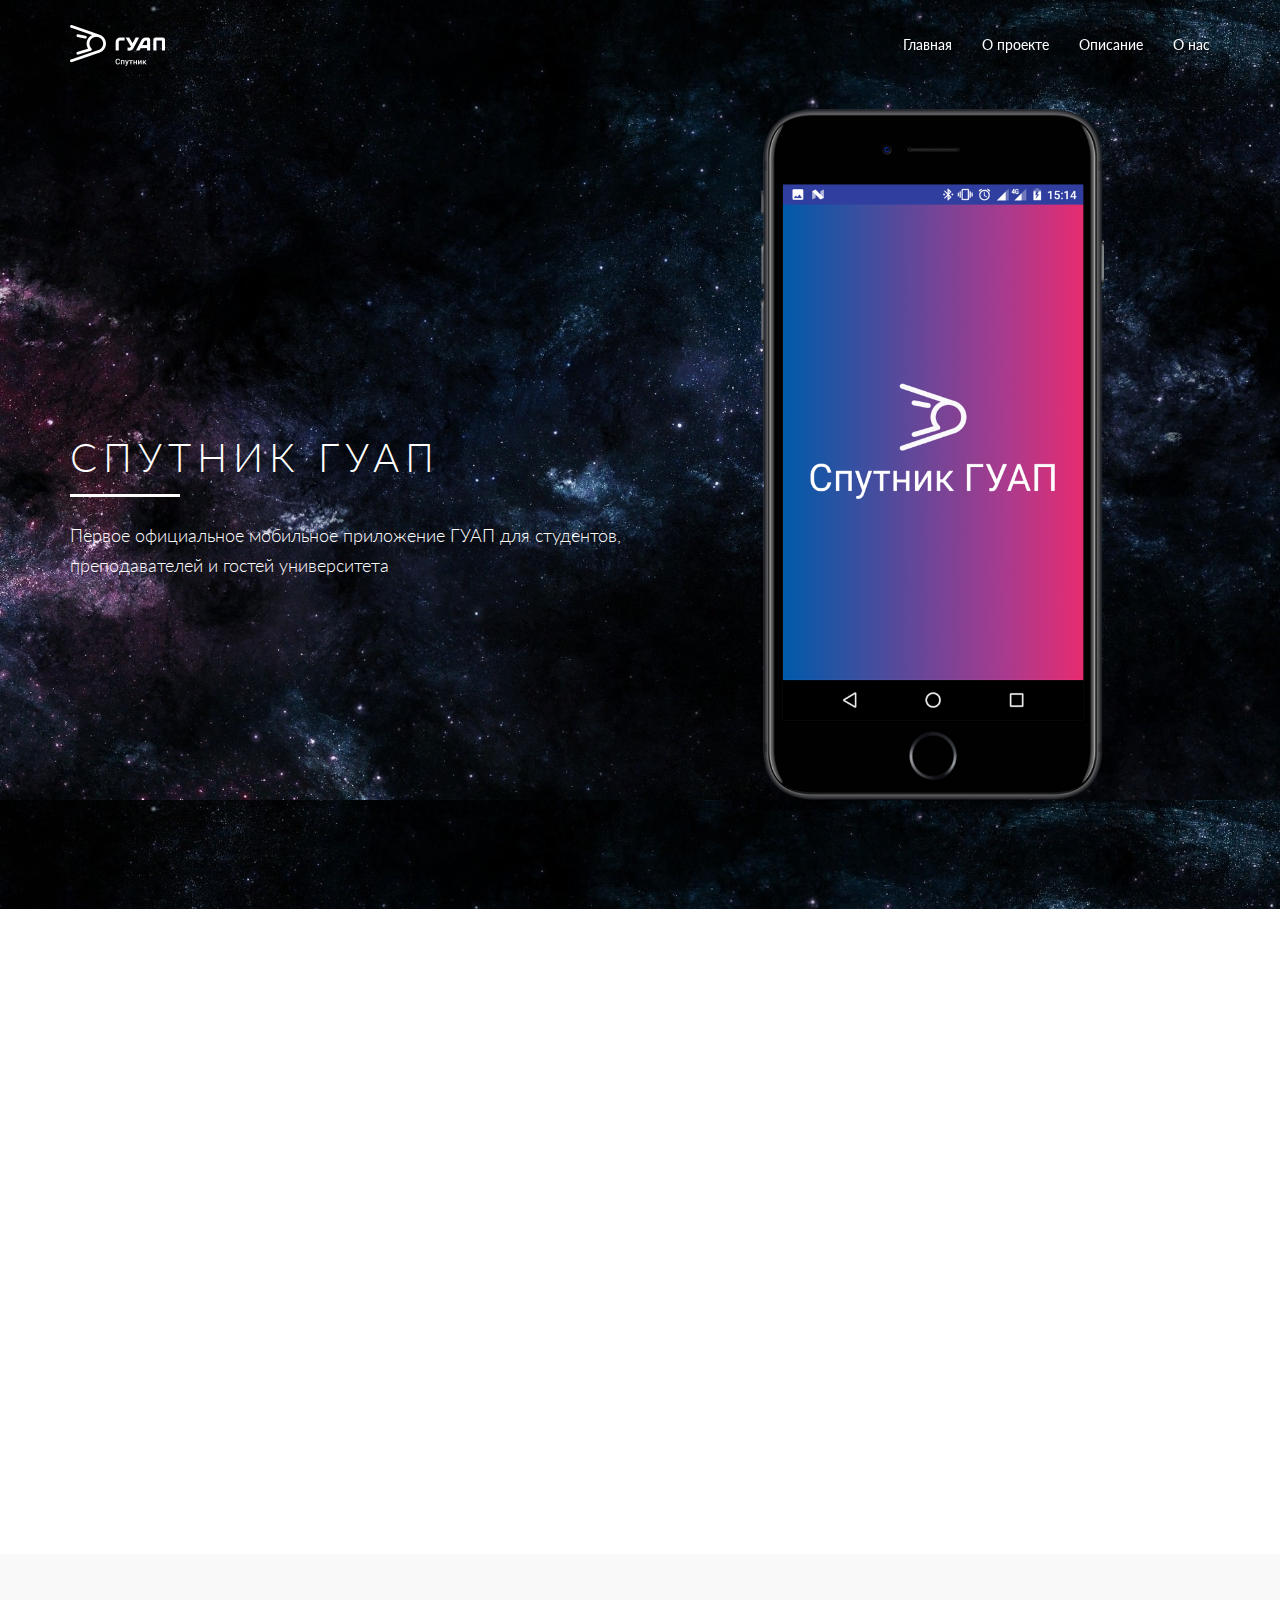
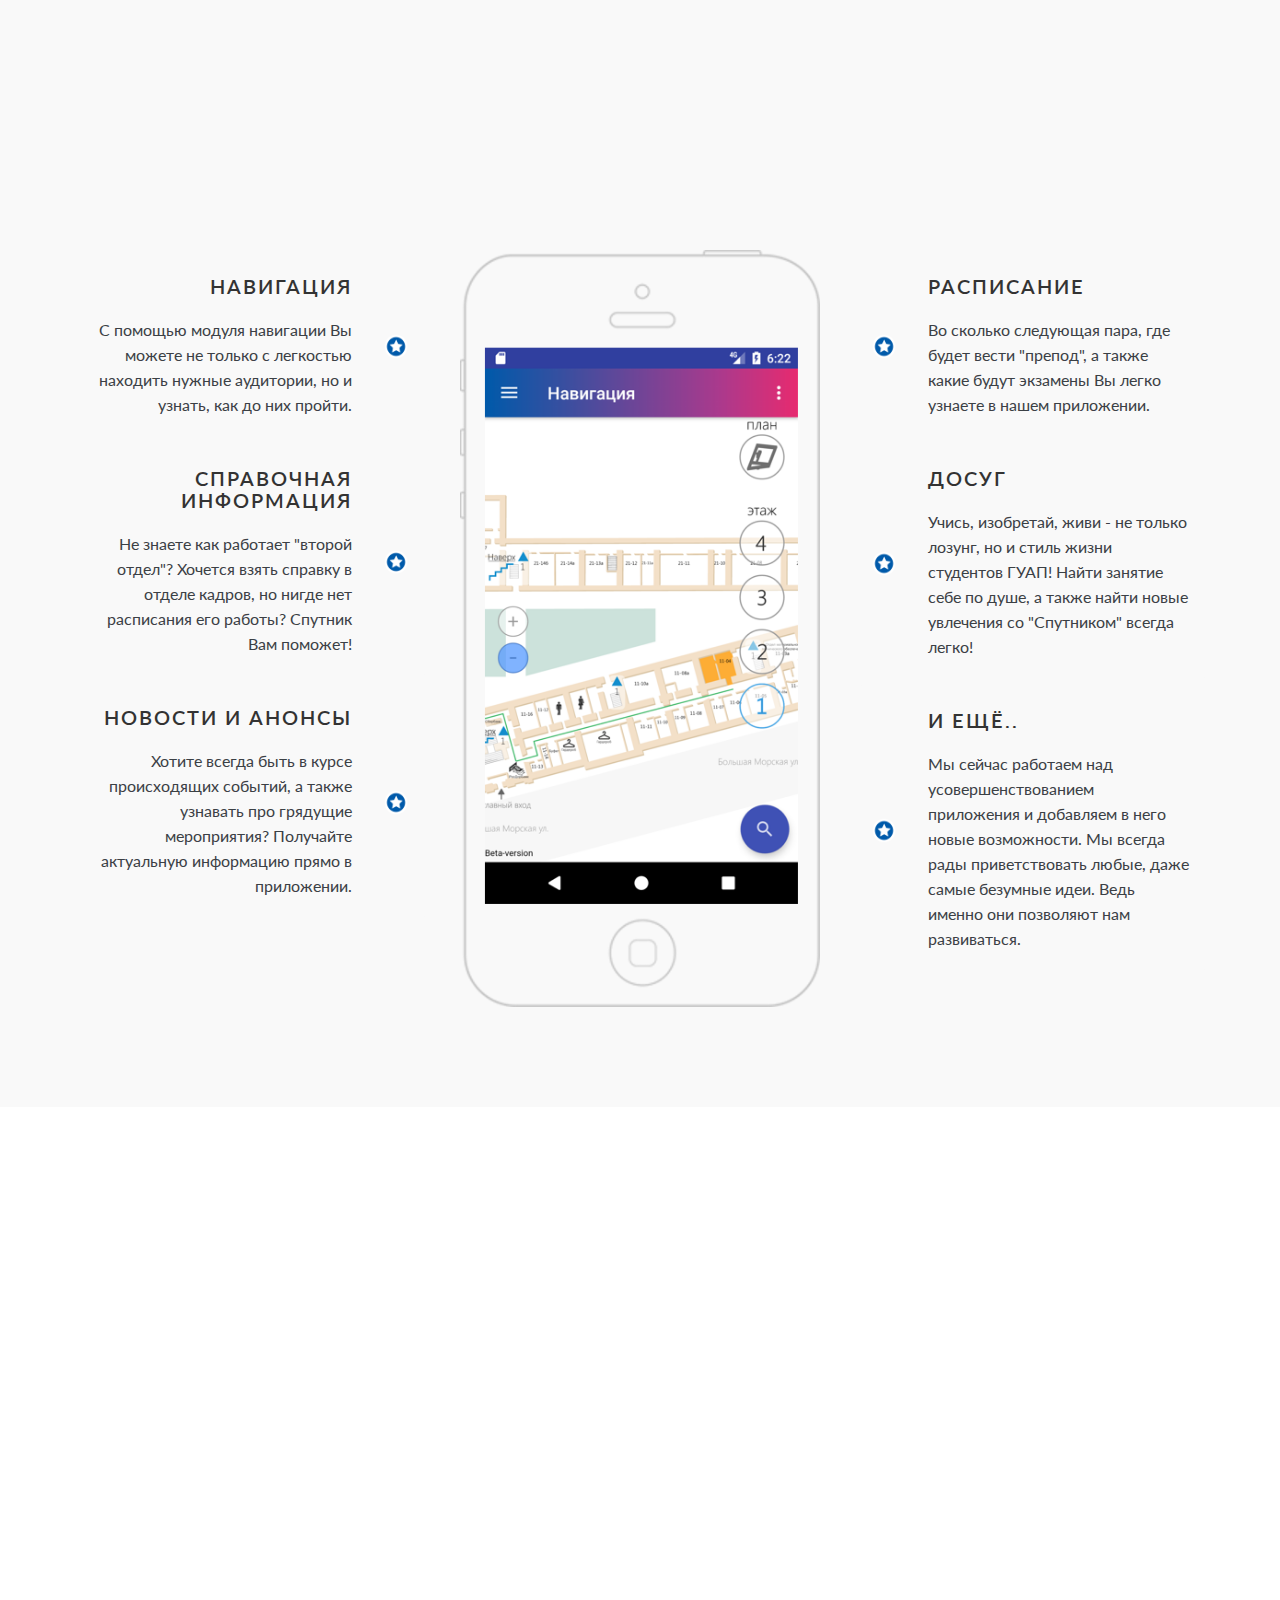
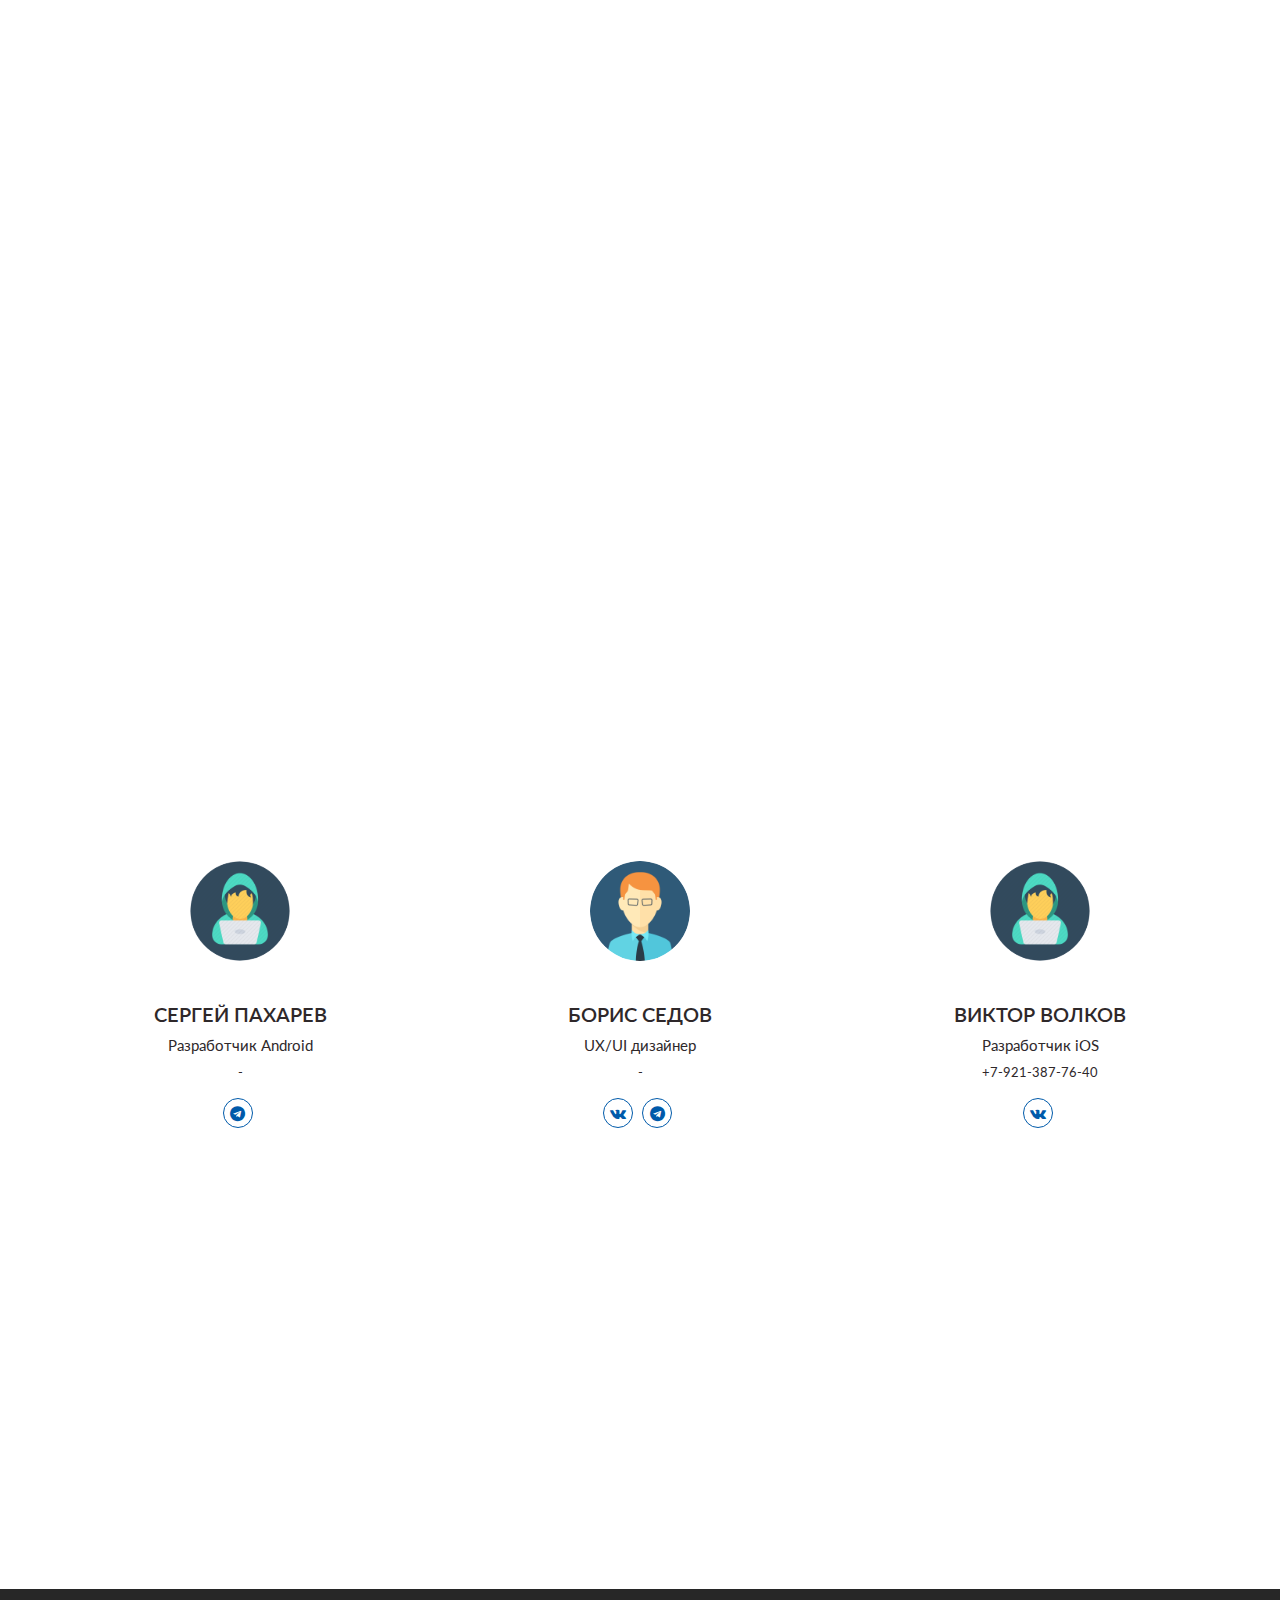
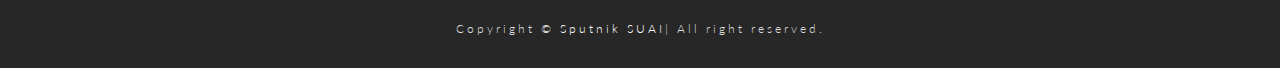
==== commit 409de88f: "Updating sources" ====
--- a/index.html
+++ b/index.html
@@ -1,14739 +1,429 @@
-<!DOCTYPE html PUBLIC "-//W3C//DTD XHTML 1.0 Transitional//EN" "http://www.w3.org/TR/xhtml1/DTD/xhtml1-transitional.dtd">
-<html xmlns="http://www.w3.org/1999/xhtml">
-<head>
-<meta http-equiv="Content-Type" content="text/html; charset=utf-8; width=device-width" />
-<title>SUAI map</title>
-<script language="JavaScript" type="text/javascript">
-
-var is_resized;
-var SVGRoot;
-var is_touch;
-window.onload = function()
-{	
-    SVGRoot = document.getElementsByTagName('svg')[0];
-	var ID;
-	var g;
-	
-	resize_mainSVG();
-	ID = "main_map";
-	g = SVGRoot.getElementById(ID);
-	group_size("minimap");
-	
-	browser_size(ID,100);
-	browser_size("minimap",30);	
-	move_minimap();
-	
-    Animation("main_map");
-	Animation("first_floor");
-	Animation("second_floor");
-	Animation("third_floor");
-	Animation("fourth_floor");
-}
-
-function resize_mainSVG()
-{
-	var dx,dy;
-	var w1,h1;
-	w1 = window.innerWidth || document.body.clientWidth;
-	h1 = window.innerHeight || document.body.clientHeight;
-	SVGRoot.setAttribute("width", ""+w1+"");
-	SVGRoot.setAttribute("height", ""+h1+"");
-	return;
-}
-
-function move_minimap()
-{
-	SVGRoot = document.getElementsByTagName('svg')[0];
-	
-	var ID_minimap = "minimap";
-	var g_minimap = SVGRoot.getElementById(ID_minimap);
-	
-	var dx = SVGRoot.getAttribute("width") - g_minimap.getBoundingClientRect().width - 50;
-	matrix =g_minimap.getCTM();
-	s = "matrix(" +(matrix.a) + "," + matrix.b + "," + matrix.c+ "," + (matrix.d)
-		+"," +( dx ) + "," +  (0) + ")";
-	g_minimap.setAttribute("transform", s);
-}
-
-function group_size(ID)
-{	
-	var g;
-	var dx,dy;
-	var w1,h1;
-	w1 = window.innerWidth || document.body.clientWidth;
-	h1 = window.innerHeight || document.body.clientHeight;
-	g = SVGRoot.getElementById(ID);
-	dx = g.getBBox().width + g.getBBox().x;
-	dy = g.getBBox().height - h1;
-	browser_scroll_dif=0;
-	if (dx>w1)
-	{		
-		var positionCoords = SVGRoot.createSVGPoint();
-		var newX = w1-dx-20;
-		var matrix =g.getCTM();
-		var s = "matrix(" + matrix.a + "," + matrix.b + "," + matrix.c + "," + matrix.d + "," + (matrix.e = newX) + "," + (matrix.f) + ")";
-		g.setAttribute("transform", s);
-		
-		var currentCoords = SVGRoot.createSVGPoint();
-		var positionCoords = null;
-		
-		var pt  = SVGRoot.createSVGPoint();
-		pt.x = w1;	pt.y = 0;
-		pt = pt.matrixTransform(g.getCTM().inverse());
-		var z = Math.pow(1.5,-(0.2*dx/w1));
-		var k = SVGRoot.createSVGMatrix().translate(pt.x, pt.y).scale(z).translate(-pt.x, -pt.y);
-		matrix =g.getCTM().multiply(k);
-		s = "matrix(" +matrix.a + "," + matrix.b + "," + matrix.c + "," + matrix.d+"," +( matrix.e) + "," +  (-matrix.f) + ")";
-		g.setAttribute("transform", s);
-	}
-
-}
-
-var browser_x_dif,browser_y_dif,browser_scroll_dif;
-function browser_size(ID, percent)
-{	
-	var dx,dy;
-	var w1,h1;
-	var el_width,el_height;
-	w1 = window.innerWidth || document.body.clientWidth;
-	h1 = window.innerHeight || document.body.clientHeight;
-	g = SVGRoot.getElementById(ID);
-	
-	el_width = g.getBoundingClientRect().width;
-	el_height = g.getBoundingClientRect().height;
-	dx = el_width - w1;
-	dy = el_height - h1;
-	
-	browser_scroll_dif=0;
-	matrix =g.getCTM();
-	if ((dx>0)||(dy>0))
-	{		
-		if (dx>dy)
-			browser_scroll_dif = el_width/w1;
-		else
-			browser_scroll_dif = el_height/h1; 	
-		
-		browser_scroll_dif = browser_scroll_dif / (percent/100);
-		var screen_center = w1/2  - (el_width/browser_scroll_dif)/2;
-		
-		s = "matrix(" +(matrix.a/browser_scroll_dif) + "," + matrix.b + "," + matrix.c+ "," + (matrix.d/browser_scroll_dif)
-			+"," +( Math.abs(screen_center) ) + "," +  (-matrix.f) + ")";
-			g.setAttribute("transform", s);
-		return;		
-	}
-	if ((dx<0)||(dy<0))
-	{
-		if (dx>dy)
-			browser_scroll_dif = el_width/w1;
-		else
-			browser_scroll_dif = el_height/h1; 
-			
-		browser_scroll_dif = browser_scroll_dif / (percent/100);
-		var screen_center = w1/2  - (el_width/browser_scroll_dif)/2;
-		s = "matrix(" +(matrix.a/browser_scroll_dif) + "," + matrix.b + "," + matrix.c + "," + (matrix.d/browser_scroll_dif)
-		+"," +( Math.abs(screen_center) ) + "," +  (-matrix.f) + ")";
-		g.setAttribute("transform", s);
-		return;	
-	}
-}
-function Animation(ID)
-{
-    var SVGRoot = document.getElementsByTagName('svg')[0];
-    var g = SVGRoot.getElementById(ID);
-    var currentCoords = SVGRoot.createSVGPoint();
-    var positionCoords = null; 
-	var two_fingers = 0;		
-	var center_x = 0;
-	var center_y = 0;
-	var update_touch_coords =0;	
-	
-	var prev_diff_x = 0;
-	var prev_diff_y = 0;
-	var now_diff_x = 0;
-	var now_diff_y = 0;
-    var handleMousedown = function(evt)
-    {	
-        evt = evt || window.evt;
-		document.body.style.cursor = 'move';
-        var matrix = g.getCTM();
-        positionCoords = SVGRoot.createSVGPoint();
-		if (!evt.clientX)
-		{		
-			
-			
-			evt = event.touches[event.touches.length-1];
-			is_touch=1;
-			positionCoords.x = (evt.pageX- Number(matrix.e));
-			positionCoords.y = (evt.pageY- Number(matrix.f));}
-		else
-		{
-		 positionCoords.x = currentCoords.x - Number(matrix.e);
-        positionCoords.y = currentCoords.y - Number(matrix.f);
-		}
-
-		
-        evt.preventDefault();
-		event.returnValue = false;
-		if(event.preventDefault) event.preventDefault();
-    }
-
-    var handleMousemove = function (evt) {
-	
-		event.preventDefault();
-		if (!(evt.clientX||evt.screenX))
-		{
-			if (event.touches.length >1)
-				{		
-					prev_diff_x = now_diff_x;
-				prev_diff_y = now_diff_y;
-				
-				now_diff_x = Math.abs(event.touches[0].pageX - event.touches[1].pageX);
-				now_diff_y = Math.abs(event.touches[0].pageY - event.touches[1].pageY);
-				
-				center_x = (event.touches[0].pageX + event.touches[1].pageX)/2;
-				center_y = (event.touches[0].pageY + event.touches[1].pageY)/2;
-				
-					if ((now_diff_x>prev_diff_x)&&(now_diff_y>prev_diff_y))
-					{
-						touchZoom(0.35);
-						update_touch_coords = 0;
-						return;
-					}
-					if ((now_diff_x<prev_diff_x)&&(now_diff_y<prev_diff_y))
-					{
-						touchZoom(-0.35);
-						update_touch_coords = 0;
-						return;
-					}
-					return;
-				}
-			var matrix = g.getCTM();
-			evt = event.touches[event.touches.length-1];
-			currentCoords.x = evt.pageX;
-			currentCoords.y = evt.pageY;
-		}
-		else
-		{
-			currentCoords.x = evt.clientX||evt.screenX;
-			currentCoords.y = evt.clientY||evt.screenX;
-		}
-        if (positionCoords) {
-            var newX = currentCoords.x - positionCoords.x;
-            var newY = currentCoords.y - positionCoords.y;
-
-            var matrix = g.getCTM();
-
-            var s = "matrix(" + matrix.a + "," + matrix.b + "," + matrix.c + "," + matrix.d + "," + ( newX) + "," + ( newY) + ")";
-            g.setAttribute("transform", s);
-        }
-    }
-
-    var handleMouseup = function(evt)
-    {
-        positionCoords = null;
-		document.body.style.cursor = 'default';
-    }
-	
-	var handleMouseout = function(evt)
-    {
-        positionCoords = null;
-		document.body.style.cursor = 'default';
-    }
- 
-    var handleScroll = function(evt)
-    {
-        var delta = evt.wheelDelta ? evt.wheelDelta/40 : evt.detail ? -evt.detail : 0;
-	
-        if (delta) zoom(delta);
-        return evt.preventDefault() && false;
-    };
-
-    var scaleFactor = 1.1;
-    var zoom = function(clicks)
-    {
-        var pt  = SVGRoot.createSVGPoint();
-        pt.x = currentCoords.x;
-        pt.y = currentCoords.y;
- 
-        pt = pt.matrixTransform(g.getCTM().inverse());
-        var z = Math.pow(scaleFactor,clicks);
-        var k = SVGRoot.createSVGMatrix().translate(pt.x, pt.y).scale(z).translate(-pt.x, -pt.y);
-        var matrix =g.getCTM().multiply(k);
-        var s = "matrix(" +matrix.a + "," + matrix.b + "," + matrix.c + "," + matrix.d+"," + matrix.e + "," +  matrix.f + ")";
-		if (matrix.a>4)
-			return;
-		if (matrix.a<0.25)
-			return;
-        g.setAttribute("transform", s); 
-    }  
- 
-	var touchZoom = function(clicks)
-	{
-		var pt  = SVGRoot.createSVGPoint();
-		//alert (center_x);
-        pt.x = center_x;
-        pt.y = center_y;
- 
-        pt = pt.matrixTransform(g.getCTM().inverse());
-        var z = Math.pow(scaleFactor,clicks);
-        var k = SVGRoot.createSVGMatrix().translate(pt.x, pt.y).scale(z).translate(-pt.x, -pt.y);
-        var matrix =g.getCTM().multiply(k);
-        var s = "matrix(" +matrix.a + "," + matrix.b + "," + matrix.c + "," + matrix.d+"," + matrix.e + "," +  matrix.f + ")";
-		if (matrix.a>4)
-			return;
-		if (matrix.a<0.25)
-			return;
-        g.setAttribute("transform", s); 
-	
-	}
-	
-	
-	
-    SVGRoot.addEventListener('mousedown',handleMousedown,false);    
-    SVGRoot.addEventListener('mousemove',handleMousemove,false); 
-    SVGRoot.addEventListener('mouseup',handleMouseup,false); 
-    SVGRoot.addEventListener('DOMMouseScroll',handleScroll,false);
-    SVGRoot.addEventListener('mousewheel',handleScroll,false);
-	SVGRoot.addEventListener('mouseleave',handleMouseout,false);  
-	
-	SVGRoot.addEventListener("touchstart", handleMousedown, false);
- 	SVGRoot.addEventListener("touchend", handleMouseup, false);
-	SVGRoot.addEventListener("touchcancel", handleMouseup, false);
-  	SVGRoot.addEventListener("touchleave", handleMouseout, false);
-  	SVGRoot.addEventListener("touchmove", handleMousemove, false);
-}
-
-function Hide(HideID,ShowID) {
-	var e = document.getElementById(HideID);
-	e.style.display = 'none';
-	var e1 = document.getElementById(ShowID);
-	e1.style.display = 'block';
-}
-
-WhereWeAre = 'main_map';
-
-function Up(input) {
-	alert("?????? ??????? ? ???? ?????? "+input+"?");
-}
-
-function GiveCoords()
-{
-	var g = document.getElementById(WhereWeAre);	
-	var matrix = g.getCTM();
-	var zoom=matrix.a;
-	var zoom2=matrix.d;
-	var xpos=matrix.e;
-	var ypos=matrix.f;
-	alert("x= "+xpos+",y= "+ypos+"zoom= "+zoom+","+zoom2);
-}
-
-function GiveMatrix(WhatToShow){
-	switch (WhatToShow)
-	{
-		case '1':
-		 var s = "matrix(" +(0.58) + "," + 0 + "," + 0 + "," + (0.58)+"," + -34+ "," + -870 + ")";
-		 return s;
-		break;
-		case '2':
-		 var s = "matrix(" +0.58 + "," + 0 + "," + 0 + "," + 0.58+"," + -116 + "," + -608 + ")";
-		 return s;
-		break;
-		case '3':
-		 var s = "matrix(" +1.03 + "," + 0 + "," + 0 + "," + 1.03+"," + -382 + "," + -1132 + ")";
-		 return s;
-		break;
-		case '4':
-		 var s = "matrix(" +0.78 + "," + 0 + "," + 0 + "," + 0.78+"," + -50 + "," + -372 + ")";
-		 return s;
-		break;
-		case '5':
-		 var s = "matrix(" +0.58 + "," + 0 + "," + 0 + "," + 0.58+"," + 408 + "," + -571 + ")";
-		 return s;
-		break;
-		case '6':
-		 var s = "matrix(" +0.77 + "," + 0 + "," + 0 + "," + 0.77+"," + -133 + "," + 224 + ")";
-		 return s;
-		break;
-	}
-
-}
-
-function ShowTooltip(evt, mouseovertext)
-{
-  tooltip.setAttributeNS(null,"x",evt.clientX+11);
-  tooltip.setAttributeNS(null,"y",evt.clientY+27);
-  tooltip.firstChild.data = mouseovertext;
-  tooltip.setAttributeNS(null,"visibility","visible");
-}
-
-function ToFirst(WhatCorpus){
-	if (WhereWeAre==WhatCorpus)	
-	ChangingFloors(WhereWeAre,'first_floor');
-	var e = document.getElementById(WhereWeAre);
-	e.style.display = 'none';
-	WhereWeAre='first_floor';
-	var s = GiveMatrix(WhatCorpus);
-	var e1 = document.getElementById('first_floor');
-	e1.setAttribute("transform", s); 
-	e1.style.display = 'block';
-}
-
-var firstly=1;
-function ToNewFloor(ShowID) {
-	if (WhereWeAre==ShowID)
-	return;
-	ChangingFloors(WhereWeAre, ShowID);
-   	var e = document.getElementById(WhereWeAre);
-	e.style.display = 'none';
-	var e1 = document.getElementById(ShowID);
-	var matrNew = e1.getCTM();
-	var s;
-	if (ShowID=='main_map')
-	{
-		s = "matrix(" + 1 + "," + 0 + "," + 0 + "," + 1 + "," + 0 + "," + 0 + ")";
-		firstly=1;
-	}
-	else
-		if (WhereWeAre=='main_map')
-		{
-			s= "matrix(" + 0.33 + "," + 0 + "," + 0 + "," + 0.33 +"," + 150 + "," + 0 + ")";
-			firstly=1;
-		}
-		else {
-		    var matrOld = e.getCTM();
-		    if (WhereWeAre == 'first_floor') {firstly=0;
-                 s = "matrix(" + matrOld.a + "," + matrOld.b + "," + matrOld.c + "," + matrOld.d + "," + matrOld.e + "," + matrOld.f + ")";
-		    }
-
-		    if (WhereWeAre == 'second_floor') {firstly=0;
-		        s = "matrix(" + matrOld.a + "," + matrOld.b + "," + matrOld.c + "," + matrOld.d + "," + matrOld.e + "," + matrOld.f + ")";
-		    }
-
-		    if (WhereWeAre == 'third_floor') {firstly=0;
-		        s = "matrix(" + matrOld.a + "," + matrOld.b + "," + matrOld.c + "," + matrOld.d + "," + matrOld.e + "," + matrOld.f + ")";
-		    }
-
-		    if (WhereWeAre == 'fourth_floor') {firstly=0;
-		        s = "matrix(" + matrOld.a + "," + matrOld.b + "," + matrOld.c + "," + matrOld.d + "," + matrOld.e + "," + matrOld.f + ")";
-		    }
-		}
-	
-    e1.setAttribute("transform", s); 
-	e1.style.display = 'block';		
-	if (firstly) browser_size(ShowID,100);
-	WhereWeAre=ShowID;
-}
-
-function ChangingFloors(HideID,ShowID) {
-	return;
-	switch (ShowID)
-	{
-		case 'first_floor':
-		first_floor_line.style.display='none';
-		first_floor_link.style.display='block';
-		break;
-		case 'second_floor':
-		second_floor_line.style.display='none';
-		second_floor_link.style.display='block';
-		break;
-		case 'third_floor':
-		    third_floor_line.style.display = 'none';
-			third_floor_link.style.display = 'block';
-		break;
-		case 'fourth_floor':
-		    fourth_floor_line.style.display = 'none';
-			fourth_floor_link.style.display = 'block';
-		break;
-	}
-	
-	switch (HideID)
-	{
-		case 'first_floor':
-		first_floor_line.style.display='block';
-		first_floor_link.style.display='none';
-		break;
-		case 'second_floor':
-		second_floor_line.style.display='block';
-		second_floor_link.style.display='none';
-		break;
-		case 'third_floor':
-		    third_floor_line.style.display = 'block';
-			third_floor_link.style.display = 'none';
-		break;
-		case 'fourth_floor':
-		    fourth_floor_line.style.display = 'block';
-			fourth_floor_link.style.display = 'none';
-		break;
-	}
-
-}
-
-function zoom(scale)
-{
-    var SVGRoot = document.getElementsByTagName('svg')[0];
-    var g = SVGRoot.getElementById(WhereWeAre);
-    var currentCoords = SVGRoot.createSVGPoint();
-    var positionCoords = null;
-	
- 	var pt  = SVGRoot.createSVGPoint();
-	pt.x = SVGRoot.getBoundingClientRect().width/2;
-	pt.y = SVGRoot.getBoundingClientRect().height/2;
-
-	pt = pt.matrixTransform(g.getCTM().inverse());
-	var z = Math.pow(1.2,scale);
-	var k = SVGRoot.createSVGMatrix().translate(pt.x, pt.y).scale(z).translate(-pt.x, -pt.y);
-	var matrix =g.getCTM().multiply(k);
-	var s = "matrix(" +matrix.a + "," + matrix.b + "," + matrix.c + "," + matrix.d+"," + matrix.e + "," +  matrix.f + ")";
-	if (matrix.a>4)
-			return;
-		if (matrix.a<0.25)
-			return;
-	g.setAttribute("transform", s); 
-}
-
-
-function moveSVG(deltaX,deltaY)
-{
-	var SVGRoot = document.getElementsByTagName('svg')[0];
-    var g = SVGRoot.getElementById(WhereWeAre);
-	var matrix = g.getCTM();
-	var positionCoords = SVGRoot.createSVGPoint();
-
-	positionCoords.x =Number(matrix.e);
-	positionCoords.y =Number(matrix.f);
-	var newX = positionCoords.x + deltaX;
-    var newY = positionCoords.y + deltaY;
-
-	var s = "matrix(" + matrix.a + "," + matrix.b + "," + matrix.c + "," + matrix.d + "," + (matrix.e = newX) + "," + (matrix.f = newY) + ")";
-	g.setAttribute("transform", s);
-}
-
-function KeyPressed(){ 
-		if (event.keyCode==37)
-		{
-			event.returnValue = false;
-			if(event.preventDefault) event.preventDefault();
-			moveSVG(-50,0);		
-		}
-		if (event.keyCode==38)
-		{
-			event.returnValue = false;
-			if(event.preventDefault) event.preventDefault();
-			moveSVG(0,-50);		
-		}
-		if (event.keyCode==39)
-		{
-			event.returnValue = false;
-			if(event.preventDefault) event.preventDefault();
-			moveSVG(50,0);		
-		}
-		if (event.keyCode==40)
-		{	
-			event.returnValue = false;
-			if(event.preventDefault) event.preventDefault();
-			moveSVG(0,50);		
-		}
-		
-}
-
-function GetWidth()
-{
-	$(window).width(); 
-}
-//-->
-</script>
-</head>
-<style type="text/css">
-body {
-    overflow:hidden;
-}
-</style>
-<style>
-.caption{
-    font-size: 14px;
-	font-family: Georgia, serif;
-  }
-  
-  
-.number {
-    opacity:1;
-    fill: #000000;
-  }
-.corpus
-{
-	opacity:0;
-    fill: #0066FF;
-	pointer-events:all;
-}
-.corpus:hover{
-	opacity: 0.85;
-	pointer-events:all;
-	cursor:pointer;
-}
-
-.floorLink{
-	opacity:0;
-    fill: #0066FF;
-	pointer-events:all;
-}
-.floorLink:hover{
-	opacity: 0.3;
-	pointer-events:all;
-	cursor:pointer;
-}
-
-.zoom{
-	opacity:0;
-    pointer-events:all;
-}
-.zoom:hover{
-	fill:#0066FF;
-	opacity: 0.5;
-	pointer-events:all;
-}
-
-.stairs{
-	opacity:0;
-    pointer-events:all;
-}
-.stairs:hover{
-	fill:#0066FF;
-	opacity: 0.2;
-	pointer-events:all;
-}
-
-.mini_map_style{
-	opacity:0;
-	fill:#090909;
-	pointer-events:all;
-}
-.mini_map_style:hover{
-	opacity: 0.1;
-	cursor:pointer;
-}
-
-</style>
-<body dispaly="block" oncopy="return false" onselectstart="return false" oncontextmenu="return false;" onkeydown="KeyPressed()">
-<div style="float:left; height:750; width:1000">
-  <!--  align="center"  -->
-  <svg width="1000" height="750" overflow="inherit" type="image/svg+xml" pluginspage="http://www.adobe.com/svg/viewer/install/" preserveAspectRatio="none">
-
-<!---------MAIN_MAP--------->
-
-<g id="main_map" display = 'block' > 
-
-
-	
-		<path fill="#F7F7F7" d="M2068.5,345.844l-57.701-96l-1211-126.8l-0.2,0.1l-123.8,77.2l-571.6,1489.3l0.1,0.101l81.3,56.3
-			l1413.9-177.7L2068.5,345.844z M311.2,1663.646l-81.3-55.9l536.5-1398l1211.299,126.7l-450.5,1174.201L311.2,1663.646z"/>
-		<path fill="#D8E0F2" d="M478.3,1746.045h2l-417.8,52.5l-13.4,34.9h907.3l568.799-71.5l59.5-154.9L478.3,1746.045z"/>
-	
-	
-		
-			<path fill="#FFFFFF" stroke="#CCCCCC" stroke-width="0.5" d="M1938.7,362.445l-7.4-99.3l-362.199,940.9l7.4,99.4L1938.7,362.445z
-				"/>
-			<path fill="#FFFFFF" d="M1312,417.445l-7.4-99.2l-414.6-43.9L747,646.945l43.7,4.8l106.7-278L1312,417.445z"/>
-			<path fill="#FFFFFF" d="M1304.6,318.244l7.4,99.2l410,43.3l36.5-94.9L1304.6,318.244z"/>
-			<path fill="#FFFFFF" d="M1349.5,201.744l-44.9,116.5l453.9,47.6l-36.5,94.9l-280.6,729.7l127.699,13.6l362.199-940.9
-				L1349.5,201.744z"/>
-			<path fill="#FFFFFF" d="M1304.6,318.244l44.9-116.5l-543.6-56.9l-521.8,1359.8l20.5,14l514.5-64.8l-2.399,29.4l140.2-17.2
-				l2.199-29.3l548.5-68.9l20.4-54.899v0.199l20.699-54v-0.1l20.4-55l-127.699-13.6l-549-57.101l-43.9-4.6l232.5-604.2l-145-14.9
-				l-0.1,0.301l-18.5-2l-42.9,111.199c-5.4-0.6-11.1-0.5-17.4,0.2c-5.6,0.8-11.199,2-16.699,3.8h-0.5c-6,2.4-10.4,4.301-13.4,6
-				c-6.9,3.5-13.1,8-18.7,13.301c-3.6,3.1-6.8,6.5-9.6,10.1l-7.5-0.8l-43.7-4.8l143-372.601L1304.6,318.244z M1412.2,1267.744
-				l-8.9,22.899l-332.299,41.7l-569,71.2l-21.6,2.6l-20.101-13l81.7-212.399L1412.2,1267.744z M784.5,691.545c0,1.8,0,3.7,0.5,5.6
-				c1.3,10.601,6.5,19.5,15.3,26.5l4.2,3c6,3.801,12.5,6.4,19.7,7.7c1.8,0.4,3.8,0.8,5.7,0.9l-30.601,79.2l-5.7,14.8
-				c-1.8,4.7-3.5,9.2-5.199,13.6l-1.4,3.601l76.7,7.699l-36.601,94.9l-66,170.9l-144.5-14.601l-43.8-4.399L731.9,686.345
-				L784.5,691.545z"/>
-			<path fill="#FFFFFF" d="M1403.299,1290.646l8.9-22.9l-870.2-87l-81.7,212.4l20.101,13l21.6-2.601l14.6-38.1l-3.699-49.5v-0.2
-				l18.1-47.1l3.8,49.5l14.601-38l131,13.199l-4.301-56.399l25,2.6l32.2,3.2l4.2,56.3h0.2l333.3,33.3L1403.299,1290.646z"/>
-			<path fill="#FFFFFF" d="M512.9,1315.744v0.2l21.899,2.199l-3.8-49.5L512.9,1315.744z"/>
-			<path fill="#FFFFFF" d="M701.1,1239.545l-25-2.6l4.301,56.399L701.1,1239.545z"/>
-			<path fill="#FFFFFF" d="M787.5,732.344l-2.5-35.2c-0.5-1.899-0.5-3.8-0.5-5.6l-52.6-5.2l3.1,40.9l25.8,2.6L787.5,732.344z"/>
-			<path fill="#FFFFFF" d="M785,697.146l2.5,35.199l4.3,58.601c0.101,8.899,2.7,16.8,7.5,23.5l30.601-79.2c-1.9-0.1-3.9-0.5-5.7-0.9
-				c-7.2-1.3-13.7-3.899-19.7-7.7l-4.2-3C791.5,716.646,786.3,707.744,785,697.146z"/>
-			<path fill="#FFFFFF" d="M735,727.244l-3.1-40.9L572.8,1100.944l43.8,4.399l144.2-375.5L735,727.244z"/>
-			<path fill="#FFFFFF" d="M863.7,854.146l-76.7-7.7l7.4,99.399l32.699,3.2L863.7,854.146z"/>
-			<path fill="#FFFFFF" d="M1569.1,1204.045l-20.4,55v0.101l-20.699,54v-0.2l-20.4,54.899l7.301,99.5l0.5-0.5l20.398-54.5
-				l-4.299-56.6l-0.301-2.1l20.4-54l4.4,58.699l20.5-54.899L1569.1,1204.045z M1528.401,1394.646c0.1-0.4,0.398-0.801,0.5-1.101
-				c-0.102,0.601-0.201,1.101-0.4,1.7L1528.401,1394.646z"/>
-			<path fill="#FFFFFF" d="M1531.5,1355.744l24.5,2.6l-4.4-58.7l-20.4,54L1531.5,1355.744z"/>
-			<path fill="#FFFFFF" d="M1514.901,1467.344l-7.301-99.5l-548.5,68.9l-2.199,29.3l7.3,99.4l2.3-29.4L1514.901,1467.344z"/>
-			<path fill="#FFFFFF" d="M1088.3,623.945l-7.3-99.4l-232.5,604.2l43.9,4.6L1088.3,623.945z"/>
-			<path fill="#FFFFFF" d="M918,1510.545c-0.3-3.7,0.9-7.3,3.5-10.399c2.6-3.101,6-5,10-5.5c4.1-0.5,7.6,0.5,10.9,2.899
-				c3.1,2.601,4.699,5.8,5.1,9.601l4.8,59.699l11.9-1.399l-7.3-99.4l-140.2,17.2l5.3,70.6l2,28.8l12.4-1.5l-4.9-59.5
-				c0-4,1-7.5,3.6-10.699c2.9-3.101,6.2-4.9,10.2-5.4c4.101-0.5,7.601,0.5,10.9,3c3.1,2.4,4.7,5.6,5.1,9.4l4.7,59.5l13.8-1.601
-				l-4.7-59.3c-0.1-3.9,1-7.5,3.601-10.5c2.8-3,6.1-4.9,10.2-5.5c4-0.4,7.6,0.6,10.899,3c3,2.5,4.7,5.7,5,9.5l4.7,59.1l13.3-1.6
-				L918,1510.545z"/>
-			<path fill="#FFFFFF" d="M921.5,1500.146c-2.6,3.1-3.8,6.699-3.5,10.399l4.8,60l29.5-3.7l-4.8-59.699c-0.4-3.801-2-7-5.1-9.601
-				c-3.301-2.399-6.801-3.399-10.9-2.899C927.5,1495.146,924.1,1497.045,921.5,1500.146z"/>
-			<path fill="#FFFFFF" d="M835.1,1510.945c-2.6,3.199-3.6,6.699-3.6,10.699l4.9,59.5l29.6-3.699l-4.7-59.5
-				c-0.399-3.801-2-7-5.1-9.4c-3.3-2.5-6.8-3.5-10.9-3C841.3,1506.045,838,1507.844,835.1,1510.945z"/>
-			<path fill="#FFFFFF" d="M878.7,1506.045c-2.601,3-3.7,6.601-3.601,10.5l4.7,59.3l29.7-3.699l-4.7-59.101c-0.3-3.8-2-7-5-9.5
-				c-3.3-2.399-6.899-3.399-10.899-3C884.8,1501.146,881.5,1503.045,878.7,1506.045z"/>
-			<path fill="#FFFFFF" d="M816.7,1483.244l2.399-29.4l-514.5,64.8l-20.5-14l7.3,99.5l20.5,14l510.1-64.3L816.7,1483.244z"/>
-			<polyline fill="none" stroke="#CCCCCC" stroke-width="0.5" stroke-linecap="round" stroke-linejoin="round" points="
-				1576.5,1303.445 1938.7,362.445 1931.299,263.145 			"/>
-			
-				<line fill="none" stroke="#CCCCCC" stroke-width="0.5" stroke-linecap="round" stroke-linejoin="round" x1="1931.299" y1="263.145" x2="1569.1" y2="1204.045"/>
-			
-				<line fill="none" stroke="#CCCCCC" stroke-width="0.5" stroke-linecap="round" stroke-linejoin="round" x1="1312" y1="417.445" x2="1722" y2="460.744"/>
-			
-				<line fill="none" stroke="#CCCCCC" stroke-width="0.5" stroke-linecap="round" stroke-linejoin="round" x1="1931.299" y1="263.145" x2="1349.5" y2="201.744"/>
-			<polyline fill="none" stroke="#CCCCCC" stroke-width="0.5" stroke-linecap="round" stroke-linejoin="round" points="
-				1722,460.744 1758.5,365.844 1304.6,318.244 			"/>
-			
-				<line fill="none" stroke="#CCCCCC" stroke-width="0.5" stroke-linecap="round" stroke-linejoin="round" x1="1441.401" y1="1190.445" x2="1722" y2="460.744"/>
-			<path fill="none" stroke="#999999" stroke-width="2.45" stroke-linecap="round" stroke-linejoin="round" d="M866,1577.445
-				l-4.7-59.5c-0.399-3.801-2-7-5.1-9.4c-3.3-2.5-6.8-3.5-10.9-3c-4,0.5-7.3,2.3-10.2,5.4c-2.6,3.199-3.6,6.699-3.6,10.699l4.9,59.5
-				"/>
-			<path fill="none" stroke="#999999" stroke-width="2.45" stroke-linecap="round" stroke-linejoin="round" d="M909.5,1572.146
-				l-4.7-59.101c-0.3-3.8-2-7-5-9.5c-3.3-2.399-6.899-3.399-10.899-3c-4.101,0.601-7.4,2.5-10.2,5.5c-2.601,3-3.7,6.601-3.601,10.5
-				l4.7,59.3"/>
-			<path fill="none" stroke="#999999" stroke-width="2.45" stroke-linecap="round" stroke-linejoin="round" d="M952.3,1566.844
-				l-4.8-59.7c-0.4-3.8-2-7-5.1-9.6c-3.301-2.4-6.801-3.4-10.9-2.9c-4,0.5-7.4,2.4-10,5.5c-2.6,3.101-3.8,6.7-3.5,10.4l4.8,60"/>
-			<polyline fill="none" stroke="#999999" stroke-width="4.9" stroke-linecap="round" stroke-linejoin="round" points="
-				1556,1358.344 1576.5,1303.445 1569.1,1204.045 			"/>
-			<polyline fill="none" stroke="#999999" stroke-width="4.9" stroke-linecap="round" stroke-linejoin="round" points="
-				1569.1,1204.045 1441.401,1190.445 892.4,1133.344 			"/>
-			<polyline fill="none" stroke="#999999" stroke-width="4.9" stroke-linecap="round" stroke-linejoin="round" points="
-				502,1403.545 480.4,1406.146 460.3,1393.146 542,1180.745 1412.2,1267.744 1403.299,1290.646 1071,1332.344 			"/>
-			<polyline fill="none" stroke="#999999" stroke-width="4.9" stroke-linecap="round" stroke-linejoin="round" points="
-				1514.901,1467.344 1515.401,1466.844 1535.799,1412.344 1531.5,1355.744 			"/>
-			
-				<line fill="none" stroke="#999999" stroke-width="4.9" stroke-linecap="round" stroke-linejoin="round" x1="1514.901" y1="1467.344" x2="1507.6" y2="1367.844"/>
-			<polyline fill="none" stroke="#999999" stroke-width="4.9" stroke-linecap="round" stroke-linejoin="round" points="
-				1556,1358.344 1551.6,1299.646 1531.2,1353.646 1531.5,1355.744 			"/>
-			
-				<line fill="none" stroke="#999999" stroke-width="4.9" stroke-linecap="round" stroke-linejoin="round" x1="1531.5" y1="1355.744" x2="1556" y2="1358.344"/>
-			<polyline fill="none" stroke="#999999" stroke-width="4.9" stroke-linecap="round" stroke-linejoin="round" points="
-				790.7,651.744 747,646.945 890,274.344 1304.6,318.244 			"/>
-			<path fill="none" stroke="#999999" stroke-width="4.9" stroke-linecap="round" stroke-linejoin="round" d="M1081,524.545
-				l-145-14.9l-0.1,0.301l-18.5-2l-42.9,111.199c-5.4-0.6-11.1-0.5-17.4,0.2c-5.6,0.8-11.199,2-16.699,3.8h-0.5
-				c-6,2.4-10.4,4.301-13.4,6c-6.9,3.5-13.1,8-18.7,13.301c-3.6,3.1-6.8,6.5-9.6,10.1l-7.5-0.8"/>
-			
-				<line fill="none" stroke="#999999" stroke-width="4.9" stroke-linecap="round" stroke-linejoin="round" x1="785" y1="697.146" x2="787.5" y2="732.344"/>
-			<path fill="none" stroke="#999999" stroke-width="4.9" stroke-linecap="round" stroke-linejoin="round" d="M731.9,686.344
-				l52.6,5.2c0,1.8,0,3.7,0.5,5.6"/>
-			<polyline fill="none" stroke="#999999" stroke-width="4.9" stroke-linecap="round" stroke-linejoin="round" points="
-				1507.6,1367.844 1528,1312.945 1528,1313.146 1548.7,1259.146 1548.7,1259.045 1569.1,1204.045 			"/>
-			<polyline fill="none" stroke="#999999" stroke-width="4.9" stroke-linecap="round" stroke-linejoin="round" points="
-				760.8,729.844 735,727.244 731.9,686.344 			"/>
-			
-				<line fill="none" stroke="#999999" stroke-width="4.9" stroke-linecap="round" stroke-linejoin="round" x1="787.5" y1="732.344" x2="760.8" y2="729.844"/>
-			<path fill="none" stroke="#999999" stroke-width="4.9" stroke-linecap="round" stroke-linejoin="round" d="M787.5,732.344
-				l4.3,58.601c0.101,8.899,2.7,16.8,7.5,23.5"/>
-			<path fill="none" stroke="#999999" stroke-width="4.9" stroke-linecap="round" stroke-linejoin="round" d="M799.3,814.445
-				l-5.7,14.8c-1.8,4.7-3.5,9.2-5.199,13.6l-1.4,3.601"/>
-			<polyline fill="none" stroke="#999999" stroke-width="4.9" stroke-linecap="round" stroke-linejoin="round" points="
-				892.4,1133.344 1088.3,623.945 1081,524.545 			"/>
-			<polyline fill="none" stroke="#999999" stroke-width="4.9" stroke-linecap="round" stroke-linejoin="round" points="787,846.445 
-				863.7,854.146 827.1,949.045 			"/>
-			<polyline fill="none" stroke="#999999" stroke-width="4.9" stroke-linecap="round" stroke-linejoin="round" points="
-				892.4,1133.344 848.5,1128.745 1081,524.545 			"/>
-			<polyline fill="none" stroke="#999999" stroke-width="4.9" stroke-linecap="round" stroke-linejoin="round" points="
-				827.1,949.045 761.1,1119.945 616.6,1105.344 			"/>
-			<polyline fill="none" stroke="#999999" stroke-width="4.9" stroke-linecap="round" stroke-linejoin="round" points="
-				512.9,1315.945 516.6,1365.445 502,1403.545 			"/>
-			<polyline fill="none" stroke="#999999" stroke-width="4.9" stroke-linecap="round" stroke-linejoin="round" points="
-				534.8,1318.146 531,1268.646 512.9,1315.744 512.9,1315.945 			"/>
-			<polyline fill="none" stroke="#999999" stroke-width="4.9" stroke-linecap="round" stroke-linejoin="round" points="
-				680.4,1293.344 549.4,1280.146 534.8,1318.146 			"/>
-			
-				<line fill="none" stroke="#999999" stroke-width="4.9" stroke-linecap="round" stroke-linejoin="round" x1="534.8" y1="1318.146" x2="512.9" y2="1315.945"/>
-			<polyline fill="none" stroke="#999999" stroke-width="4.9" stroke-linecap="round" stroke-linejoin="round" points="
-				701.1,1239.545 676.1,1236.945 680.4,1293.344 			"/>
-			<polyline fill="none" stroke="#999999" stroke-width="4.9" stroke-linecap="round" stroke-linejoin="round" points="
-				1071,1332.344 737.7,1299.045 737.5,1299.045 733.3,1242.744 701.1,1239.545 			"/>
-			
-				<line fill="none" stroke="#999999" stroke-width="4.9" stroke-linecap="round" stroke-linejoin="round" x1="701.1" y1="1239.545" x2="680.4" y2="1293.344"/>
-			<polyline fill="none" stroke="#999999" stroke-width="4.9" stroke-linecap="round" stroke-linejoin="round" points="
-				616.6,1105.344 572.8,1100.945 731.9,686.344 			"/>
-			<polyline fill="none" stroke="#999999" stroke-width="4.9" stroke-linecap="round" stroke-linejoin="round" points="
-				1304.6,318.244 1349.5,201.744 805.9,144.844 284.1,1504.646 			"/>
-			<polyline fill="none" stroke="#999999" stroke-width="4.9" stroke-linecap="round" stroke-linejoin="round" points="
-				956.9,1466.045 959.1,1436.744 1507.6,1367.844 			"/>
-			<polyline fill="none" stroke="#999999" stroke-width="4.9" stroke-linecap="round" stroke-linejoin="round" points="
-				1304.6,318.244 1312,417.445 897.4,373.744 790.7,651.744 			"/>
-			<path fill="none" stroke="#999999" stroke-width="4.9" stroke-linecap="round" stroke-linejoin="round" d="M785,697.146
-				c1.3,10.6,6.5,19.5,15.3,26.5l4.2,3c6,3.8,12.5,6.399,19.7,7.699c1.8,0.4,3.8,0.801,5.7,0.9l-30.601,79.2"/>
-			<polyline fill="none" stroke="#999999" stroke-width="4.9" stroke-linecap="round" stroke-linejoin="round" points="
-				284.1,1504.646 304.6,1518.646 819.1,1453.844 816.7,1483.244 			"/>
-			<polyline fill="none" stroke="#999999" stroke-width="4.9" stroke-linecap="round" stroke-linejoin="round" points="
-				822,1553.844 824,1582.646 836.4,1581.146 866,1577.445 879.8,1575.844 909.5,1572.146 922.8,1570.545 952.3,1566.844 
-				964.2,1565.445 			"/>
-			<polyline fill="none" stroke="#999999" stroke-width="4.9" stroke-linecap="round" stroke-linejoin="round" points="
-				964.2,1565.445 966.5,1536.045 1514.901,1467.344 			"/>
-			
-				<line fill="none" stroke="#999999" stroke-width="4.9" stroke-linecap="round" stroke-linejoin="round" x1="964.2" y1="1565.445" x2="956.9" y2="1466.045"/>
-			
-				<line fill="none" stroke="#999999" stroke-width="4.9" stroke-linecap="round" stroke-linejoin="round" x1="816.7" y1="1483.244" x2="822" y2="1553.844"/>
-			
-				<line fill="none" stroke="#999999" stroke-width="4.9" stroke-linecap="round" stroke-linejoin="round" x1="816.7" y1="1483.244" x2="956.9" y2="1466.045"/>
-			<polyline fill="none" stroke="#999999" stroke-width="4.9" stroke-linecap="round" stroke-linejoin="round" points="787,846.445 
-				794.4,945.844 827.1,949.045 			"/>
-			
-				<line fill="none" stroke="#999999" stroke-width="4.9" stroke-linecap="round" stroke-linejoin="round" x1="1071" y1="1332.344" x2="502" y2="1403.545"/>
-			<polyline fill="none" stroke="#999999" stroke-width="4.9" stroke-linecap="round" stroke-linejoin="round" points="
-				284.1,1504.646 291.4,1604.146 311.9,1618.146 822,1553.844 			"/>
-			
-				<line fill="none" stroke="#999999" stroke-width="4.9" stroke-linecap="round" stroke-linejoin="round" x1="616.6" y1="1105.344" x2="760.8" y2="729.844"/>
-		
-	
-	
-		
-		
-		
-		
-		
-		
-	
-	
-		
-		
-		
-		
-		
-		
-		
-	
-	
-		
-		
-	
-	
-		
-			
-			
-			
-			
-		
-	
-	
-		
-			
-			
-			
-			
-			
-			
-		
-	
-	
-		
-			
-			
-		
-	
-	
-		
-		
-		
-		
-		
-		
-	
-	
-		<path fill="#666666" d="M1114.2,157.445l14.8-21.1l-12.9-1.4l-12.899-1.2L1114.2,157.445z"/>
-		<path fill="#666666" d="M548.3,1336.045l1.101-12.8l-23.601,10.6l21.3,15.2L548.3,1336.045z"/>
-		<path fill="#666666" d="M1579.2,1383.045l4.4-12.1l-25.5,4.2l16.6,20.1L1579.2,1383.045z"/>
-		<path fill="#999999" d="M1143,1725.744l-1.8,0.399l3,29l2.1-0.199l-2.2-21.2c-0.1-1.3-0.399-2.6-0.5-3.9
-			c0.4,1.101,0.7,2.101,1.101,2.801l12.9,21l0.6-0.101l7.9-23.3c0.301-0.6,0.6-1.6,0.801-2.7c0.199,2.301,0.299,3.801,0.398,4.301
-			l2.201,20.6l2-0.3l-3.201-29l-1.898,0.199l-8.801,27l-0.1,0.101c-0.201-0.301-0.301-0.7-0.5-1c-0.201-0.301-0.201-0.5-0.3-0.801
-			c-0.101-0.199-0.2-0.399-0.4-0.5L1143,1725.744z"/>
-		<path fill="#999999" d="M1122.5,1737.945c-1.3-1.101-3.1-1.601-5.2-1.5c-1.2,0.199-2.399,0.5-3.6,1c-1.4,0.699-2.4,1.3-3.101,2.1
-			l0.4,2.2c1.9-2.101,4-3.101,6.2-3.4c3.3-0.4,5.3,1.6,5.8,6l-6.2,1.7c-4.699,1.399-6.8,3.8-6.5,7.399c0.2,1.5,0.9,2.9,2.301,3.9
-			c1.199,1,2.699,1.3,4.899,1.1c1.5-0.3,2.801-0.8,3.9-1.6c1.1-1.1,1.9-2.3,2.6-3.8l0.5,4.1l1.7-0.3l-1.5-13.4
-			C1124.5,1740.945,1123.7,1739.045,1122.5,1737.945z M1123.1,1746.045l0.2,2c0.4,2.3-0.1,4.2-1.2,5.9c-1.199,1.7-2.8,2.7-4.8,2.899
-			c-1.3,0.101-2.5-0.199-3.399-0.899c-0.801-0.7-1.5-1.7-1.601-2.9c-0.1-1.6,0.101-2.7,0.9-3.6c0.8-0.7,2.3-1.3,4.399-1.9
-			L1123.1,1746.045z"/>
-		<path fill="#999999" d="M1211.799,1717.445c-0.1,0.699-0.199,1.199-0.5,1.6c-0.1,0.6-0.5,1.1-1,1.5
-			c-0.299,0.6-0.799,0.9-1.299,1.2c-0.4,0.1-0.801,0.199-1.201,0.399c-0.398,0.101-0.6,0.101-1,0.2c-0.898,0.1-1.5,0.1-2.1-0.1
-			c-0.1,0-0.1,0-0.199-0.101c-0.701-0.3-1.201-0.5-1.5-0.8c-0.4-0.3-0.701-0.7-1-1.2c-0.201-0.5-0.5-1-0.6-1.5h-1.801
-			c0.1,0.801,0.5,1.5,0.801,2.4c0.299,0.3,0.5,0.7,0.898,1.1c0.102,0.2,0.4,0.5,0.5,0.601c0.701,0.199,1.4,0.5,2.301,0.699
-			c0.9,0.4,1.801,0.5,3,0.4c0.9-0.1,1.9-0.5,2.699-0.9c0.5-0.199,1-0.5,1.4-0.8c0.301-0.3,0.5-0.5,0.801-0.8
-			c0.5-0.5,0.801-1.1,1.199-1.7c0.201-0.899,0.4-1.5,0.5-2.399L1211.799,1717.445z"/>
-		<path fill="#999999" d="M1195.299,1739.045c-0.299-3.399-1.398-6-3.299-7.7c-1.9-1.699-4.301-2.5-7.301-2.1s-5.4,1.6-7,3.5
-			c-1.6,2.2-2.4,4.9-1.9,8.4c0.301,3.3,1.5,5.8,3.5,7.6c2.102,1.7,4.5,2.4,7.5,2.2c3-0.3,5.4-1.5,7-3.7
-			C1195.2,1744.945,1195.799,1742.244,1195.299,1739.045z M1190.7,1732.646c1.5,1.5,2.4,3.699,2.701,6.5c0.398,3,0,5.3-1.201,7
-			c-1.199,1.899-3.1,2.8-5.4,3.1c-2.6,0.4-4.5-0.3-6.1-1.8c-1.6-1.4-2.6-3.5-2.9-6.301c-0.299-3,0.201-5.199,1.5-7.1
-			c1.102-1.8,3-2.7,5.5-2.9C1187.2,1730.844,1189.1,1731.344,1190.7,1732.646z"/>
-		<path fill="#999999" d="M1201.299,1727.844l-1.898,0.3l2.299,20.601l1.301-0.101l10.699-17.8c0.1-0.1,0.1-0.399,0.201-0.5
-			c0.1-0.1,0.1-0.2,0.299-0.399l1.801,17.199l1.799-0.1l-2.299-20.6l-1.301,0.1l-10.699,17.6c-0.201,0-0.201,0.2-0.301,0.301
-			c0,0.199,0,0.5-0.1,0.699L1201.299,1727.844z"/>
-		<path fill="#999999" d="M1050.1,1748.646h-0.1l-0.4-4.2l-1.8,0.2l3.3,30.3l1.801-0.3l-1.4-13.2h0.1c1,1.3,2.101,2.3,3.4,2.899
-			c1.1,0.301,2.5,0.5,4,0.301c0.8,0,1.7-0.2,2.4-0.5c1.6-0.5,2.8-1.7,3.899-3.2c1.4-2.3,1.9-5.3,1.5-8.8c-0.2-3-1.2-5.4-3-7
-			c-1.7-1.7-3.899-2.4-6.5-2c-1.5,0.1-3,0.699-4.399,1.5C1051.7,1745.744,1050.7,1747.045,1050.1,1748.646z M1051.8,1747.744
-			c1.4-1.7,3.2-2.601,5.5-2.9c2.101-0.2,3.9,0.3,5.2,1.601c1.3,1.5,2.1,3.5,2.3,6.1c0.4,2.9,0,5.4-1.1,7.2c-0.601,1.2-1.4,2-2.3,2.7
-			c-0.7,0.3-1.601,0.5-2.601,0.699c-1.5,0.101-2.7,0-3.8-0.699c-0.5-0.2-1-0.5-1.4-1c-1.6-1.301-2.5-3-2.6-5.2l-0.4-2.5
-			C1050.3,1751.646,1050.7,1749.646,1051.8,1747.744z"/>
-		<path fill="#999999" d="M1105.8,1738.344l-2.5,0.3l-8.5,11h-0.1l-1-10l-1.7,0.301l2.2,20.699l1.8-0.199l-1.2-10.2h0.101l10.8,9
-			l2.7-0.2l-11.601-9.6L1105.8,1738.344z"/>
-		<path fill="#999999" d="M1084.8,1742.844c-1.6-1.6-3.5-2.3-6.1-2.1c-2.9,0.399-5,1.7-6.4,3.7c-1.6,2.3-2.2,5-1.7,8
-			c0.4,3.5,1.5,6.199,3.301,8c1.899,1.5,4.199,2.3,6.8,2c2.5-0.301,4.9-1.301,7-3l-0.3-2c-2.101,1.8-4.301,3-6.601,3.199
-			c-2.199,0.4-4.1-0.199-5.5-1.699c-1.5-1.5-2.399-3.5-2.699-6.4l15.3-1.7l-0.2-0.899
-			C1087.3,1746.945,1086.4,1744.445,1084.8,1742.844z M1078.8,1742.445c1.9-0.2,3.3,0.3,4.5,1.699c1.3,1,2,2.9,2.4,5.301l-13.4,1.3
-			c0.101-2.5,0.8-4.3,1.9-5.6C1075.3,1743.646,1076.7,1742.744,1078.8,1742.445z"/>
-		<path fill="#999999" d="M1254.5,1726.045c-0.5-0.899-1.1-1.6-1.701-2.2c-1.299-1.199-3-1.699-5.1-1.6c-1.1,0.1-2.4,0.5-3.699,1.1
-			c-1.201,0.601-2.201,1.301-3,2l0.4,2c1.898-1.8,3.898-2.899,6.299-3.199c2.1-0.2,3.801,0.5,4.801,2.3c0.4,1.1,0.801,2.3,0.9,3.8
-			l-6.301,1.6c-2.801,0.601-4.6,1.801-5.699,3.601c-0.6,1-0.801,2.2-0.6,3.7c0.1,1.6,0.898,3,2,4.1c1.398,0.9,3,1.1,5,0.9
-			c1.5-0.2,2.898-0.7,4-1.5c1.1-1.2,1.898-2.4,2.5-3.9l0.5,4.2l1.799-0.2l-1.4-13.4
-			C1255,1728.146,1254.799,1727.045,1254.5,1726.045z M1247.7,1742.646c-1.4,0.1-2.6-0.2-3.5-0.9s-1.4-1.7-1.6-2.8
-			c-0.1-1.601,0.199-2.801,1-3.7c0.1-0.1,0.4-0.3,0.6-0.5c0.9-0.5,2.201-1,3.801-1.5l5.6-1.4l0.199,1.9c0.201,2.4-0.1,4.4-1.199,5.9
-			C1251.299,1741.445,1249.799,1742.445,1247.7,1742.646z"/>
-		<path fill="#999999" d="M1236.299,1724.146l-2.6,0.199l-8.5,11.101h-0.1l-1-10l-1.801,0.199l2.201,20.801l1.799-0.301l-1.1-10h0.1
-			l10.801,9l2.6-0.3l-11.5-9.6L1236.299,1724.146z"/>
-		<path fill="#999999" d="M591.9,1679.146c0.399,0,0.699-0.2,1-0.5c0.399-0.5,0.5-0.801,0.5-1.2c0-0.4-0.301-0.8-0.601-1.2
-			c-0.399-0.4-0.899-0.5-1.3-0.5c-0.5,0.1-0.8,0.4-1.2,0.8c-0.1,0.3-0.2,0.7-0.2,1.101c0,0.5,0.101,1,0.4,1.3
-			C591,1679.146,591.5,1679.244,591.9,1679.146z"/>
-		<path fill="#999999" d="M579.5,1661.045h0.3l2.3,19l1.9-0.399l-2.5-20.601l-9.6,1.2c0.1,3.1,0.199,5.9,0.1,8.3
-			c0,2.4-0.1,4.5-0.2,6.101c-0.3,1.899-0.8,3.199-1.3,4c-0.6,0.899-1.5,1.399-2.5,1.5c-0.1,0-0.2,0-0.5,0c-0.2,0.1-0.4,0-0.5-0.101
-			l0.3,1.7c0.101,0.1,0.3,0.1,0.601,0.1c0.1,0,0.399,0,0.5-0.1c1.3-0.1,2.3-0.6,3.1-1.5c0.8-1.1,1.4-2.4,1.8-4.1
-			c0.3-1.601,0.5-3.7,0.601-6c0.1-2.601,0-5.5-0.101-8.5L579.5,1661.045z"/>
-		<path fill="#999999" d="M559.9,1679.545c-0.101-0.1-0.301-0.399-0.5-0.6l-8.2-16.2l-2.101,0.3l10.2,19.5l-1.3,4.7
-			c-0.7,2.5-1.9,3.9-3.5,3.9c-0.6,0.199-1.2,0.199-1.7,0l0.2,1.899c0.5,0.101,1,0,1.6-0.1c1.5-0.2,2.601-0.8,3.4-1.8
-			c0.8-0.9,1.4-2.4,2-4.301l7.3-26l-2.3,0.2l-4.7,19.2h-0.2C560,1680.146,559.9,1679.945,559.9,1679.545z"/>
-		<path fill="#999999" d="M527.5,1665.445c-1.4,0.1-2.4,0.3-3.2,0.8c-0.8,0.4-1.6,1-1.899,1.8c-0.5,0.5-0.9,1.101-1,2
-			c-0.301,0.601-0.4,1.3-0.301,1.9c0.301,1.399,0.9,2.7,2,3.6c0.9,0.8,2,1.3,3.9,1.2c-0.7,0.4-1.4,0.9-2,1.9c-0.5,0.6-1,1.5-1.2,2.5
-			l-1.8,6l2.2-0.4l1.7-5.6c0.199-0.9,0.5-1.5,0.899-1.9c0.3-0.6,0.7-0.9,1-1.3c0.3-0.301,0.8-0.5,1.2-0.601
-			c0.4-0.199,0.7-0.3,1.1-0.3l3.301-0.5l1.199,9.1l1.9-0.199l-2.5-20.801L527.5,1665.445z M524,1673.646c-0.5-0.5-0.6-1.101-0.8-2
-			c-0.101-1.101,0.3-2.101,1-3c0.6-0.9,1.8-1.4,3.6-1.601l4.3-0.5l1.2,8.2l-4.5,0.8c-0.8,0.101-1.399,0.101-2,0
-			c-0.7,0-1.3-0.3-1.7-0.8C524.7,1674.545,524.3,1674.146,524,1673.646z"/>
-		<path fill="#999999" d="M504.1,1668.344c-1.199,0.7-2.199,1.4-3,2l0.4,2.2c1.9-2,3.9-3.2,6.3-3.4c3.3-0.399,5.2,1.5,5.8,6
-			l-6.199,1.7c-4.7,1.3-6.801,3.8-6.4,7.3c0.1,1.801,0.9,3.101,2.2,4.101c1.399,0.899,2.899,1.3,4.8,1c1.6-0.101,3.1-0.7,4.1-1.601
-			c1.2-1.1,1.9-2.3,2.5-3.6l0.5,4l1.9-0.3l-1.7-13.5c-0.399-2.4-1.2-4.2-2.3-5.5c-1.4-1.101-3.1-1.5-5.1-1.4
-			C506.6,1667.545,505.4,1667.844,504.1,1668.344z M513.8,1677.045l0.2,1.7c0.3,2.5-0.1,4.5-1.2,6.1c-1.2,1.601-2.7,2.5-4.8,2.801
-			c-1.4,0.1-2.6-0.301-3.4-0.9c-0.899-0.6-1.5-1.6-1.699-2.7c0-1.7,0.199-2.899,0.899-3.7c0.8-0.699,2.3-1.3,4.601-1.899
-			L513.8,1677.045z"/>
-		<path fill="#999999" d="M496.2,1669.244l-2.4,0.3l-8.399,11H485.3l-1.1-9.9l-2,0.301l2.5,20.699l1.8-0.3l-1.1-10.2h0.199l10.801,9
-			l2.699-0.399l-11.6-9.5L496.2,1669.244z"/>
-		<path fill="#999999" d="M467.1,1676.646c1.4-2.101,3.2-3.301,5.5-3.5c1.801-0.101,3.5,0.1,5.2,0.899l-0.5-2.1
-			c-1.6-0.5-3-0.601-4.5-0.5c-3.1,0.399-5.399,1.7-7,4.1c-1.7,2.101-2.399,4.8-2,8.2c0.4,3.1,1.5,5.6,3.3,7.4
-			c2,1.8,4.5,2.5,7.301,2.1c1.3-0.2,2.5-0.6,3.699-1c0.5-0.3,1.2-0.6,1.7-0.9l-0.3-2c-0.4,0.4-0.9,0.801-1.4,1.2
-			c-1.199,0.6-2.5,0.9-4,1.1c-2,0.2-4-0.5-5.6-2c-1.5-1.399-2.4-3.5-2.9-6.3C465.3,1680.646,465.8,1678.445,467.1,1676.646z"/>
-		<path fill="#999999" d="M450.4,1674.146c-1.601,0.1-3.101,0.699-4.301,1.699c-1.399,1-2.399,2.301-3,3.9H442.9l-0.301-4.2
-			l-1.699,0.2l3.399,30.2l2-0.301l-1.7-13.1h0.101c1.8,2.6,4.2,3.7,7.399,3.3c2.801-0.3,4.801-1.8,6.2-4.199
-			c1.5-2.101,2-5,1.601-8.5c-0.4-3.101-1.301-5.5-3-7.101C455.1,1674.545,453,1673.844,450.4,1674.146z M444.9,1678.744
-			c1.399-1.601,3.1-2.601,5.399-2.9c2.101-0.2,3.8,0.3,5.101,1.5c1.399,1.3,2.3,3.4,2.699,6.2c0.301,2.9-0.199,5.3-1.3,7.1
-			c-1.1,2-2.8,3.101-4.899,3.5c-2,0.2-3.9-0.3-5.4-1.6c-1.6-1.4-2.4-3-2.6-5.2l-0.2-2.5
-			C443.4,1682.646,443.8,1680.646,444.9,1678.744z"/>
-		<path fill="#999999" d="M426.1,1677.045c-3.199,0.4-5.5,1.601-7,3.7c-1.699,2.1-2.3,4.9-1.899,8.3c0.399,3.101,1.6,5.7,3.7,7.601
-			c1.8,1.5,4.399,2.3,7.5,2c3-0.301,5.199-1.601,6.699-3.801c1.5-2.199,2.101-4.8,1.7-8.1c-0.399-3.4-1.399-6-3.399-7.8
-			C431.3,1677.344,428.9,1676.646,426.1,1677.045z M420.6,1682.045c1.301-1.899,3.101-3,5.5-3.399c2.5-0.2,4.5,0.3,6,1.6
-			c1.5,1.5,2.4,3.8,2.801,6.6c0.399,3-0.101,5.301-1.301,6.9c-1,1.9-2.899,2.9-5.3,3.3c-2.7,0.3-4.6-0.3-6.2-1.8
-			c-1.6-1.4-2.5-3.4-2.8-6.2C418.9,1686.146,419.4,1683.844,420.6,1682.045z"/>
-		<path fill="#999999" d="M218.2,1706.646l-1.5-11l12.6-1.5l-0.2-1.7l-14.6,1.7l3.1,26.6h2.2l-0.1-1.5l6.2-0.6
-			c1.4-0.301,2.4-0.7,3.5-1.2c0.2-0.101,0.4-0.2,0.7-0.3h-9l-1.4,0.1v-0.1h-0.3l-1-8.801l5.4-0.6c1.1-0.1,2.2,0,3.2,0.1
-			c0.8,0.2,1.6,0.5,2.3,1c0.6,0.301,1,0.801,1.4,1.601c0.4,0.699,0.7,1.5,0.9,2.6c0.1,1,0.1,1.8,0,2.7c-0.3,0.6-0.7,1.399-1.2,2.1
-			c-0.5,0.6-1.2,1.1-2.1,1.7c-0.8,0.399-1.8,0.7-3,0.8l-4,0.4l8.9-0.101c0.9-0.6,1.5-1.199,2.1-1.899c0.6-0.801,1-1.801,1.1-2.9
-			c0.4-0.9,0.4-2,0.3-3.1c-0.2-1.4-0.4-2.601-1-3.5c-0.5-0.9-1.1-1.601-2-2.2c-0.9-0.6-1.8-0.9-2.9-1c-1-0.1-2.1-0.3-3.4-0.1
-			L218.2,1706.646z"/>
-		<path fill="#999999" d="M407.5,1678.146c0.4-0.5,0.6-1.5,0.9-2.801h0.1c0.1,2.301,0.1,3.801,0.2,4.301l2.5,20.6l1.8-0.2
-			l-3.4-28.899l-1.8,0.199l-8.5,27h-0.2c0-0.5-0.199-0.899-0.5-1c0-0.199,0-0.5-0.199-0.699c-0.101-0.101-0.301-0.4-0.301-0.601
-			l-13.5-22l-1.899,0.2l3.3,29.1l2.1-0.3l-2.5-21c-0.199-1.4-0.5-2.8-0.5-4.1c0.5,1.199,0.9,2.199,1.301,2.8l13,20.9l0.6-0.101
-			L407.5,1678.146z"/>
-		<path fill="#999999" d="M332.6,1692.445c2-2.101,4.101-3.2,6.5-3.601c3.301-0.3,5.2,1.801,5.7,6.2l-6.399,1.7
-			c-4.601,1.399-6.801,3.8-6.301,7.399c0.5,1.5,1.2,2.9,2.4,4c1.4,0.801,2.9,1.2,4.8,1c1.601-0.199,2.9-0.8,4.101-1.6
-			c1.199-1.1,1.899-2.4,2.199-3.8l0.7,4.1l2-0.2l-1.8-13.5c-0.2-2.5-0.9-4.399-2.3-5.5c-1.3-1.1-3.101-1.6-5.101-1.399
-			c-1.199,0.1-2.399,0.5-3.699,0.899c-1.4,0.601-2.4,1.4-3,2.101L332.6,1692.445z M334,1703.844c-0.1-1.6,0.3-2.8,1-3.7
-			c0.9-0.6,2.3-1.199,4.4-1.8l5.5-1.5l0.199,1.8c0.301,2.4,0,4.4-1.199,6c-1,1.601-2.601,2.601-4.801,2.9
-			c-1.3,0.1-2.399-0.3-3.199-0.9C334.9,1706.045,334.3,1705.146,334,1703.844z"/>
-		<path fill="#999999" d="M324.9,1689.646l-1.7,0.199l2.1,18.9l-9.399,1.1l-2.301-19l-1.8,0.301l2.2,19l-9.4,1l0,0l-2.399-19.101
-			l-1.7,0.4l2.4,20.6l24.5-2.899L324.9,1689.646z"/>
-		<path fill="#999999" d="M358.8,1685.445c-1.2,0.1-2.399,0.5-3.399,1c-0.801,0.3-1.4,0.899-1.9,1.6c-0.5,0.6-0.9,1.2-0.9,2.1
-			c-0.199,0.5-0.199,1,0,1.9c0,1.5,0.7,2.7,1.7,3.6c0.8,0.9,2.101,1.2,3.8,1.2c-0.699,0.4-1.3,1-1.899,1.8
-			c-0.601,0.601-0.9,1.5-1.3,2.601l-1.601,6l2.3-0.4l1.5-5.7c0.101-0.8,0.5-1.399,0.801-1.699c0.399-0.7,0.699-1.101,1.199-1.5
-			c0.301-0.301,0.7-0.5,1-0.601c0.4-0.199,0.801-0.3,1.2-0.3l3.3-0.5l1,9l2-0.2l-2.3-20.699L358.8,1685.445z M355.4,1688.646
-			c0.699-0.9,1.899-1.4,3.699-1.601l4.2-0.5l1.101,8.2l-4.5,0.6c-0.601,0-1.301,0-2,0.2c-0.601-0.2-1.2-0.3-1.5-0.7
-			c-0.5-0.199-1-0.6-1.301-1.1c-0.3-0.6-0.5-1.2-0.6-1.9C354.4,1690.646,354.8,1689.545,355.4,1688.646z"/>
-		<path fill="#999999" d="M283.1,1694.344l-1.8,0.3l2.4,20.7l7.9-0.8c0.8-0.2,1.5-0.5,2.4-0.9c0.4-0.1,0.6-0.399,0.9-0.5
-			c0.3-0.199,0.5-0.5,0.8-0.899c0.7-0.601,1-1.3,1.4-2.101c0.2-0.899,0.2-1.899,0.1-2.899c-0.1-0.8-0.5-1.7-0.8-2.3
-			c-0.5-0.801-1-1.301-1.5-1.9h-0.1c-0.7-0.3-1.4-0.5-2.2-0.8c-0.7-0.101-1.5-0.101-2.7-0.101l-6,0.7L283.1,1694.344z
-			 M284.2,1704.646l5.7-0.801c0.8-0.1,1.5,0,2.2,0.2c0.5,0.1,1,0.3,1.4,0.6c0.5,0.301,0.9,0.7,1.1,1.301c0.2,0.1,0.3,0.1,0.3,0.199
-			c0.1,0.4,0.2,0.9,0.3,1.4c0.2,0.6,0,1.2-0.1,1.8c0,0.301-0.1,0.5-0.2,0.801c-0.1,0.199-0.3,0.5-0.5,0.699
-			c-0.3,0.5-0.6,0.801-1.1,1.2c-0.7,0.4-1.5,0.5-2.4,0.6l-5.6,0.7L284.2,1704.646z"/>
-		<path fill="#999999" d="M238.9,1701.844c-1.6,2.3-2.2,5-1.8,8.4c0.3,3.1,1.6,5.7,3.7,7.6c1.9,1.7,4.4,2.4,7.5,2.2
-			c3-0.4,5.2-1.7,6.7-3.8c1.4-2.4,2.1-5.101,1.7-8.101c-0.3-3.5-1.6-6-3.5-7.899c-2-1.601-4.5-2.3-7.4-1.9
-			C242.7,1698.646,240.5,1699.744,238.9,1701.844z M239.2,1710.244c-0.4-3,0-5.3,1.3-7.101c1.1-1.899,2.9-2.899,5.4-3.1
-			c2.4-0.3,4.4,0.2,5.9,1.6c1.6,1.5,2.5,3.7,3,6.601c0.3,2.899,0,5.1-1.1,6.899c-1.3,1.801-3.1,2.801-5.6,3.2
-			c-2.5,0.3-4.5-0.2-6.2-1.899C240.4,1715.146,239.5,1713.045,239.2,1710.244z"/>
-		<path fill="#999999" d="M265.1,1696.545c0,3,0.2,5.8,0,8.101c0.2,2.6,0,4.6-0.2,6.199c-0.3,1.801-0.7,3.2-1.3,4.101
-			c-0.7,0.899-1.5,1.399-2.3,1.5c-0.2,0-0.4,0-0.5,0c-0.3,0.199-0.5,0-0.7-0.101l0.3,1.801c0.1,0,0.4,0,0.6,0c0.1,0,0.3,0,0.5,0
-			c1.4-0.2,2.3-0.801,3.1-1.7c0.8-1.101,1.4-2.4,1.8-4.2c0.4-1.6,0.6-3.6,0.7-6c0-2.4,0-5.2-0.1-8.4l6-0.6l2.2,19l1.9-0.3
-			l-2.5-20.601L265.1,1696.545z"/>
-		
-			<line fill="none" stroke="#666666" stroke-width="4.9" stroke-linecap="round" stroke-linejoin="round" x1="1118.3" y1="111.645" x2="1116.1" y2="134.945"/>
-		
-			<line fill="none" stroke="#666666" stroke-width="4.9" stroke-linecap="round" stroke-linejoin="round" x1="581.1" y1="1339.045" x2="548.3" y2="1336.045"/>
-		<polyline fill="none" stroke="#666666" stroke-width="4.9" stroke-linecap="round" stroke-linejoin="round" points="
-			548.3,1336.045 549.4,1323.244 525.8,1333.844 547.1,1349.045 548.3,1336.045 		"/>
-		<polyline fill="none" stroke="#666666" stroke-width="4.9" stroke-linecap="round" stroke-linejoin="round" points="
-			1579.2,1383.045 1583.6,1370.945 1558.1,1375.146 1574.7,1395.244 1579.2,1383.045 		"/>
-		
-			<line fill="none" stroke="#666666" stroke-width="4.9" stroke-linecap="round" stroke-linejoin="round" x1="1598.799" y1="1390.344" x2="1579.2" y2="1383.045"/>
-		<polyline fill="none" stroke="#666666" stroke-width="4.9" stroke-linecap="round" stroke-linejoin="round" points="
-			1116.1,134.945 1129,136.344 1114.2,157.445 1103.2,133.744 1116.1,134.945 		"/>
-	
-	
-		<path fill="#999999" d="M1795.299,217.045l-7.898-0.7l-2.102,20.7l8.5,0.8c0.9,0.2,1.701,0,2.5-0.1c1-0.2,1.5-0.6,2.201-1.2
-			c0.6-0.4,1.1-0.9,1.5-1.7c0.299-0.6,0.6-1.4,0.699-2.2c0.1-0.6,0-1.3-0.299-1.9c-0.102-0.6-0.201-1.1-0.602-1.6
-			c-0.299-0.5-0.799-0.8-1.5-1c-0.5-0.4-1-0.8-2-0.9c0.701,0,1.301-0.1,1.801-0.5c0.5-0.3,1-0.6,1.4-1c0.299-0.4,0.699-0.7,0.9-1.3
-			c0.199-0.7,0.299-1.2,0.398-1.8c0.102-0.7,0-1.3-0.1-1.9c-0.299-0.6-0.6-1.3-1-1.7c-0.5-0.7-1.1-1-1.699-1.4
-			C1797.299,217.445,1796.299,217.145,1795.299,217.045z M1789.2,218.145l5.701,0.6c0.898,0.1,1.398,0.3,1.898,0.5
-			c0.5,0.2,1,0.6,1.4,1c0.301,0.4,0.5,0.7,0.6,1.1c0,0.5,0,1,0,1.5c-0.1,0.4-0.199,0.9-0.299,1.3c-0.301,0.5-0.5,0.9-0.9,1.2
-			c-0.5,0.4-1,0.6-1.6,0.8c-0.6,0.1-1.4,0.2-2.301,0.1l-5.301-0.6L1789.2,218.145z M1797.799,229.645c0.4,0.3,0.701,0.8,0.801,1.3
-			c0.1,0.4,0.1,0.9,0.1,1.5c-0.1,0.7-0.199,1.2-0.5,1.7c-0.199,0.6-0.6,1-1.1,1.2c-0.301,0.3-0.801,0.6-1.4,0.8
-			c-0.699,0-1.4,0-2.1,0l-6.301-0.7l0.9-8.1l5.6,0.6c1,0.2,1.9,0.3,2.5,0.7C1796.799,228.844,1797.5,229.145,1797.799,229.645z"/>
-		<path fill="#999999" d="M1765.2,216.545c-1.9,1.7-3.199,4.3-3.5,7.7c-0.299,3.2,0.301,5.9,1.801,8.1c1.6,2.1,3.9,3.3,7,3.8
-			c3.1,0.2,5.5-0.5,7.5-2.3c2-1.8,3.1-4.4,3.4-7.6c0.398-3.4-0.201-6.3-1.801-8.4c-1.5-2-3.699-3.2-6.6-3.5
-			C1769.799,213.945,1767.299,214.744,1765.2,216.545z M1763.6,224.545c0.4-2.9,1.4-5.2,3-6.7c1.6-1.4,3.5-2,6-1.7
-			c2.4,0.2,4.199,1.1,5.5,2.7c1.1,1.8,1.6,4.1,1.4,7c-0.4,3-1.301,5.2-2.9,6.5c-1.4,1.6-3.4,2.3-6,2c-2.4-0.2-4.301-1.2-5.5-3.1
-			C1763.799,229.445,1763.299,227.244,1763.6,224.545z"/>
-		<path fill="#999999" d="M1808.2,234.945c-0.1,0.2-0.299,0.2-0.4,0.2c-0.1,0-0.1,0.3-0.199,0.5l1.699-17.3l-1.898-0.1l-2.102,20.8
-			l1.4,0.1l14.1-15.4c0.102-0.1,0.301-0.2,0.4-0.3c0.1-0.2,0.1-0.3,0.201-0.3l-1.701,17.3l1.801,0.2l2.1-20.8l-1.4-0.1
-			L1808.2,234.945z"/>
-		<path fill="#999999" d="M1747.7,206.844c0.5-0.1,1-0.2,1.6-0.4c0.5-0.2,1.201-0.3,1.801-0.3c0.6-0.2,1.4-0.2,2-0.3
-			c0.6,0,1.301,0,1.9-0.1c0.699-0.1,1.1-0.1,1.6-0.2c0.699-0.2,1-0.3,1.4-0.4l0.1-2c-0.4,0.1-0.801,0.4-1.301,0.5
-			c-0.699,0.1-1.1,0.1-1.6,0.1c-0.6,0.2-1.4,0.2-2,0.3c-0.6,0-1.4,0-2,0.1s-1.4,0.3-1.9,0.5c-0.799,0.1-1.398,0.2-1.898,0.4
-			c-0.9,0.3-1.801,0.8-2.701,1.6c-0.699,0.7-1.4,1.7-2,3c-0.699,1-1.299,2.5-1.799,4.2c-0.301,1.8-0.701,3.7-0.9,6
-			c-0.201,2.1-0.201,3.9,0.1,5.5c0.199,1.6,0.6,3.1,1.199,4.3c0.701,1.1,1.5,2.1,2.701,2.8c1.1,0.7,2.5,1.2,3.898,1.3
-			c1.102,0.1,2.102,0,2.9-0.1c0.9-0.3,1.801-0.7,2.5-1c0.801-0.4,1.4-1,1.9-1.6c0.6-0.6,1.1-1.4,1.4-1.9c0.4-0.9,0.699-1.7,0.9-2.5
-			c0.199-0.9,0.299-1.6,0.5-2.5c0.1-1.3,0.1-2.7-0.201-3.9c-0.1-1.4-0.5-2.5-1.199-3.5c-0.6-1.1-1.301-1.9-2.301-2.5
-			c-1.1-0.6-2.299-1.1-3.799-1.3c-0.9-0.1-1.701,0-2.6,0.2c-0.801,0.1-1.4,0.3-2.102,0.7c-0.699,0.4-1.299,0.9-2,1.3
-			c-0.5,0.5-1,1-1.299,1.5h-0.1c0.398-2.8,1.1-4.9,2.1-6.5C1745.299,208.645,1746.5,207.445,1747.7,206.844z M1743.6,217.145
-			c0.5-0.5,1.1-1,1.9-1.5c0.699-0.3,1.4-0.5,2.1-0.7c0.699-0.1,1.4-0.2,2.199-0.1c1.201,0.1,2.301,0.3,3.201,0.8
-			c0.699,0.5,1.299,1.1,1.799,2s0.9,1.8,1.102,3c0.1,1.1,0.1,2.3,0,3.6c-0.102,1.1-0.4,2.2-0.701,3.2c-0.4,1-1,1.9-1.6,2.6
-			c-0.6,0.6-1.4,1.2-2.301,1.6c-1,0.4-2,0.5-3.1,0.4c-1.299-0.2-2.4-0.7-3.199-1.3c-0.9-0.6-1.701-1.3-2-2.4
-			c-0.5-0.9-0.801-2-1.1-3.3c-0.102-1.3-0.102-2.6,0-3.9c0.1-0.4,0.1-0.9,0.1-1.3c0.199-0.4,0.199-0.6,0.199-0.8
-			C1742.5,218.244,1743,217.645,1743.6,217.145z"/>
-		<path fill="#999999" d="M1737.7,211.145l-2-0.1l-9,17.6h-0.1c-0.1,0-0.1-0.4-0.1-0.8c0-0.1-0.201-0.4-0.301-0.7l-4.5-17.5
-			l-2.1-0.3l5.699,21.4l-2.299,4.4c-1.1,2.1-2.6,3.1-4.201,3c-0.6-0.1-1.199-0.3-1.699-0.4l-0.301,1.9c0.5,0.1,1,0.2,1.701,0.3
-			c1.5,0.2,2.699-0.1,3.699-0.9c0.9-0.9,1.9-2.1,2.9-3.9L1737.7,211.145z"/>
-		<path fill="#999999" d="M1718.5,209.344l-2.5-0.2l-10.5,8.9h-0.201l1-9.9l-1.799-0.2l-2.1,20.7l1.799,0.2l1-10.2h0.1l8.801,11.1
-			l2.699,0.4l-9.398-11.8L1718.5,209.344z"/>
-		<path fill="#999999" d="M1687.7,198.145c-0.9,0.1-1.699,0.4-2.4,0.7c-0.699,0.4-1.299,0.9-1.799,1.4c-0.701,0.4-1.1,0.9-1.5,1.5
-			c-0.301,0.6-0.6,1.1-0.701,1.7c-0.199,0.6-0.398,1.1-0.5,1.7c-0.1,1.1,0,2.2,0.301,3.2c0.301,0.8,0.699,1.7,1.301,2.4
-			c0.398,0.6,1.1,1.3,1.898,1.7c0.801,0.4,1.5,0.8,2.4,1v0.2c-0.4,0.1-0.6,0.2-0.9,0.3c-0.299,0.3-0.699,0.5-1.1,0.8
-			c-0.4,0.4-0.699,0.7-1.1,1.1c-0.301,0.5-0.801,0.9-1,1.6l-5.301,8.7l2.301,0.2l4.699-8.1c0.4-0.6,0.801-1.1,1.201-1.7
-			c0.299-0.4,0.799-0.9,1.299-1.2c0.4-0.4,0.9-0.7,1.5-0.9c0.602-0.1,1.301-0.2,2-0.1l4.4,0.4l-1.4,13l2,0.2l2.9-29.1l-7.6-0.7
-			C1689.5,198.045,1688.5,198.045,1687.7,198.145z M1687.2,200.244c0.801-0.4,2.1-0.4,3.4-0.3l5.4,0.5l-1.201,12.5l-5-0.5
-			c-1-0.1-2-0.2-2.898-0.6c-0.801-0.3-1.602-0.7-2.201-1.3s-1.1-1.4-1.4-2.2c-0.5-0.9-0.5-1.9-0.5-3c0.201-0.7,0.301-1.4,0.701-2.2
-			c0.299-0.5,0.799-1.2,1.5-1.8C1685.6,200.844,1686.299,200.445,1687.2,200.244z"/>
-		<path fill="#999999" d="M1661.2,224.445c0.301-0.4,0.5-0.8,0.6-1.2c0.102-0.4,0-0.8-0.398-1.1c-0.301-0.4-0.701-0.7-1.201-0.7
-			c-0.4-0.1-0.699,0-1.1,0.4c-0.4,0.3-0.5,0.6-0.6,1.1c-0.201,0.3,0,0.8,0.299,1.2c0.4,0.4,0.801,0.5,1.102,0.6
-			C1660.401,224.744,1660.799,224.645,1661.2,224.445z"/>
-		<path fill="#999999" d="M1644.6,201.744c-0.5,3-1,5.9-1.6,8.3c-0.6,2.3-1.201,4.3-1.801,5.9s-1.4,2.7-2.1,3.5
-			c-0.9,0.9-1.801,1.2-2.6,1c-0.201,0-0.4,0-0.701-0.1c-0.1,0-0.299,0-0.398-0.1l-0.102,1.7c0.102,0,0.4,0,0.5,0.2
-			c0.201,0,0.5,0,0.701,0c1.199,0,2.299-0.2,3.199-0.9c1-0.9,1.801-2,2.701-3.6c0.699-1.5,1.398-3.5,2.1-5.9
-			c0.6-2.3,1.1-5,1.699-8.1l6,0.6l-1.9,19l1.801,0.2l2.1-20.8L1644.6,201.744z"/>
-		<path fill="#999999" d="M1639.901,201.344l-2.102-0.1l-8.898,17.6h-0.102c-0.1-0.1-0.1-0.5-0.1-0.8c0-0.2-0.199-0.4-0.299-0.8
-			l-4.602-17.5l-2-0.3l5.801,21.5l-2.4,4.3c-1.1,2.2-2.6,3.2-4.1,3.1c-0.699-0.1-1.301-0.2-1.801-0.4l-0.199,1.8
-			c0.5,0.2,1,0.3,1.6,0.4c1.5,0.1,2.6-0.1,3.6-1c1-0.8,2-2,3-3.8L1639.901,201.344z"/>
-		<path fill="#999999" d="M1864.299,225.545c-1-1.4-2.5-2.3-4.6-2.4c-1.199-0.2-2.6,0-3.9,0.1c-1.398,0.3-2.5,0.7-3.199,1.3
-			l-0.301,2.2c2.4-1.6,4.5-2.2,6.9-2c3.301,0.4,4.801,2.7,4.4,7.1l-6.5,0.4c-4.801,0.2-7.5,2.2-7.801,5.8
-			c-0.1,1.7,0.201,3.2,1.301,4.4c1.1,1.2,2.6,2,4.6,2.1c1.6,0.1,2.9-0.1,4.301-0.8c1.299-0.8,2.299-1.8,3-3.1h0.199l-0.4,4.1
-			l1.801,0.3l1.4-13.5C1865.7,228.945,1865.299,226.945,1864.299,225.545z M1863.299,233.645v2c-0.299,2.4-1.1,4.1-2.6,5.5
-			c-1.5,1.3-3.199,2-5.299,1.7c-1.5-0.2-2.602-0.7-3.201-1.5c-0.699-0.9-1.1-2-1-3.2c0.1-1.6,0.801-2.7,1.6-3.3
-			c1-0.5,2.602-0.9,4.9-1L1863.299,233.645z"/>
-		<path fill="#999999" d="M1845.299,222.145l-1.799-0.2l-1,10.1c-1.201,0.4-2.4,0.8-3.5,1.2c-1.4,0.1-2.701,0.2-4,0.1
-			c-0.801-0.1-1.5-0.2-2.201-0.6c-0.5-0.4-0.799-0.9-1.199-1.4c-0.4-0.6-0.5-1.2-0.5-1.7c-0.1-0.7-0.1-1.4,0-2.3l0.6-6.6l-1.9-0.3
-			l-0.5,6.8c-0.1,1.4-0.1,2.4,0.102,3.4c0.1,0.9,0.398,1.7,0.898,2.3c0.5,0.7,1.201,1.2,1.9,1.4c0.9,0.4,1.6,0.6,2.5,0.8
-			c1.201,0,2.4,0,3.6-0.2c1.4-0.3,2.602-0.7,4-1.3l-0.898,9l1.898,0.2L1845.299,222.145z"/>
-		<path fill="#666666" d="M1466.7,110.744c-0.699,0.6-1.199,1.3-1.6,2.1c-0.4,0.9-0.6,1.6-0.801,2.5c-0.1,1.8,0.301,3.3,1.201,4.5
-			c0.799,1.1,2.199,2,4.1,2.5c-0.9,0.3-1.801,0.7-2.5,1.4c-0.801,0.6-1.5,1.5-2.1,2.4l-3.6,6.6l2.6,0.2l3.299-6.1
-			c0.5-0.6,1-1.2,1.602-1.8c0.398-0.5,0.898-0.9,1.398-1.3c0.5-0.2,1-0.5,1.5-0.6c0.5,0,1,0,1.4,0.1l4,0.4l-0.9,10.6l2.301,0.2
-			l2.4-24.4l-7.701-0.9c-1.6,0-3,0-4,0.3C1468.299,109.744,1467.401,110.145,1466.7,110.744z M1466.799,115.645
-			c0.102-1.7,0.801-2.8,1.9-3.6s2.5-1,4.5-0.8l5.301,0.5l-1,9.9l-5.4-0.7c-0.9-0.1-1.801-0.2-2.301-0.3
-			c-0.699-0.3-1.299-0.7-1.799-1.2c-0.301-0.5-0.701-0.9-1.1-1.6C1466.799,117.244,1466.7,116.445,1466.799,115.645z"/>
-		<path fill="#666666" d="M1432.2,108.244l0.301-2.6c-1.701-1-3.5-1.6-5.301-1.7c-3.6-0.4-6.6,0.6-9.1,2.9c-2.6,2.3-4,5.3-4.4,9.3
-			c-0.4,3.5,0.4,6.5,2.1,9.1c1.801,2.5,4.301,3.9,7.5,4.2c2.701,0.2,4.9-0.1,6.801-1l0.199-2.3c-1.898,1.1-4.1,1.5-6.6,1.2
-			c-2.699-0.2-4.699-1.4-6.1-3.4c-1.301-2.1-2-4.8-1.6-7.8c0.299-3.4,1.5-6,3.5-7.8c1.9-1.9,4.299-2.7,7.199-2.4
-			C1428.799,106.145,1430.6,106.844,1432.2,108.244z"/>
-		<path fill="#666666" d="M1457.5,107.645l-1.701-0.2l-16.5,17.8c-0.1,0.1-0.199,0.3-0.5,0.4c-0.1,0.1-0.1,0.2-0.199,0.5l2.1-20.3
-			l-2.199-0.2l-2.5,24.4l1.6,0.2l16.6-18c0.1-0.1,0.1-0.2,0.201-0.4c0.1-0.1,0.398-0.3,0.5-0.5l-2.102,20.4l2.201,0.3
-			L1457.5,107.645z"/>
-		<path fill="#666666" d="M1293.401,103.045l13.199-10.8l-2.9-0.4l-12.6,10.8h-0.1l1.199-11.9l-2.199-0.2l-2.5,24.4l2.299,0.2
-			l1.201-11.9h0.1l10.301,13.2l3.1,0.2L1293.401,103.045z"/>
-		<path fill="#666666" d="M1264,112.445l2.299,0.3l2.5-24.4l-7.6-0.7c-1.6-0.2-3-0.2-4.1,0.2c-1,0.4-1.801,0.8-2.6,1.3
-			c-0.701,0.6-1.201,1.3-1.6,2.1c-0.301,0.8-0.602,1.5-0.701,2.4c-0.1,1.8,0.301,3.3,1.1,4.5c0.9,1.2,2.201,2.1,4.201,2.5
-			c-1,0.3-1.9,0.8-2.6,1.5c-0.701,0.5-1.5,1.4-2.102,2.4l-3.699,6.5l2.699,0.2l3.4-6c0.4-0.7,0.9-1.3,1.5-1.8c0.4-0.6,0.9-1,1.5-1.3
-			c0.5-0.3,1-0.5,1.5-0.5s1,0,1.301,0l4,0.3L1264,112.445z M1266.2,90.045l-1,9.8l-5.299-0.5c-0.801-0.1-1.701-0.2-2.301-0.5
-			c-0.6-0.2-1.301-0.6-1.801-1c-0.299-0.4-0.6-0.9-1-1.6c-0.1-0.6-0.299-1.5-0.1-2.4c0.1-1.6,0.6-2.7,1.801-3.6
-			c1.1-0.6,2.6-0.8,4.5-0.6L1266.2,90.045z"/>
-		<path fill="#666666" d="M1306.901,104.744c-0.301,3.7,0.299,6.9,1.898,9.5c1.9,2.5,4.602,4,8.201,4.4c3.6,0.3,6.6-0.6,9-2.7
-			c2.299-2.2,3.6-5.2,4-9c0.299-4-0.201-7.2-2.1-9.7c-1.801-2.5-4.602-3.9-8.102-4.3c-3.5-0.3-6.5,0.5-8.799,2.7
-			C1308.7,97.645,1307.299,100.744,1306.901,104.744z M1310.7,112.945c-1.4-2-2-4.7-1.699-7.8c0.299-3.5,1.5-6.2,3.299-8
-			c2-1.7,4.4-2.4,7.4-2c2.801,0.2,5,1.3,6.4,3.2c1.301,2.1,1.9,4.8,1.6,8.4c-0.4,3.3-1.5,5.9-3.199,7.6
-			c-1.9,1.8-4.201,2.4-7.201,2.2C1314.401,116.145,1312.2,115.145,1310.7,112.945z"/>
-		<path fill="#666666" d="M1243.299,87.445c-1-1.6-2.898-2.6-5.5-2.8c-1.299-0.1-2.799-0.1-4.398,0.2c-1.602,0.4-2.9,0.9-3.9,1.5
-			l-0.201,2.8c2.801-1.9,5.5-2.8,8.201-2.5c3.9,0.3,5.6,3.1,5,8.5l-7.6,0.3c-5.801,0.4-8.801,2.6-9.201,6.7
-			c-0.199,2.1,0.201,3.8,1.5,5.3c1.201,1.4,2.9,2.2,5.301,2.5c1.799,0.2,3.5-0.2,5.1-1c1.6-0.8,3-2.1,3.801-3.7h0.1l-0.5,4.9
-			l2.299,0.3l1.5-15.8C1245.2,91.545,1244.7,89.145,1243.299,87.445z M1242.299,97.045l-0.299,2.4c-0.201,2.7-1.201,4.8-2.9,6.4
-			c-1.801,1.6-3.801,2.3-6.199,2c-1.701-0.1-2.9-0.7-3.801-1.7c-0.801-1.1-1.199-2.4-1.1-3.7c0.199-1.8,0.799-3.1,1.799-3.8
-			c1.201-0.6,3.102-1.1,5.701-1.2L1242.299,97.045z"/>
-		<path fill="#666666" d="M1219,83.244l-1.201,10.9l-14.5-1.5l1.201-10.8l-2.201-0.2l-2.5,24.3l2.201,0.3l1.1-11.6l14.5,1.5
-			l-1.1,11.6l2.199,0.2l2.5-24.4L1219,83.244z"/>
-		<path fill="#666666" d="M1410.7,103.445c-1.6-1-3.4-1.6-5.199-1.8c-3.6-0.3-6.701,0.7-9.201,3c-2.5,2.2-4,5.3-4.299,9.2
-			c-0.4,3.6,0.299,6.6,2.199,9.1c1.6,2.6,4.1,3.9,7.5,4.3c2.5,0.2,4.701-0.1,6.701-1l0.299-2.3c-2,1.1-4.199,1.4-6.699,1.2
-			c-2.701-0.3-4.801-1.4-6.201-3.5c-1.299-2-1.898-4.7-1.5-7.8c0.4-3.3,1.5-5.9,3.301-7.7c2.1-1.9,4.6-2.7,7.4-2.4
-			c2.1,0.2,3.799,0.9,5.5,2.2L1410.7,103.445z"/>
-		<path fill="#666666" d="M1370.299,98.744l-2.1-0.2l-2.5,24.4l1.6,0.1l16.5-18c0.201,0,0.201-0.2,0.301-0.3
-			c0.1-0.1,0.4-0.4,0.5-0.5l-2.1,20.4l2.199,0.2l2.5-24.4l-1.699-0.2l-16.5,17.8c-0.201,0.1-0.201,0.3-0.5,0.5
-			c-0.1,0.1-0.1,0.2-0.201,0.4L1370.299,98.744z"/>
-		<path fill="#666666" d="M1360.299,97.645l-2.699-0.2l-8.6,16.3c-0.201,0.4-0.5,0.7-0.6,1.2c-0.4,0.5-0.602,1-0.9,1.5
-			c-0.201,0.5-0.4,1-0.701,1.6c-0.1-0.6-0.398-1.1-0.5-1.8c-0.1-0.6-0.199-1.1-0.299-1.5c-0.201-0.6-0.4-1-0.5-1.4l-5.701-17.7
-			l-2.699-0.3l-2.4,24.4l2.1,0.2l2-21.1c0.201,0.6,0.4,1.3,0.5,1.9c0.102,0.5,0.301,0.9,0.4,1.6c0.1,0.5,0.201,0.8,0.4,1.2l5.6,17.3
-			l1.701,0.3l8.1-16c0.299-0.4,0.5-0.8,0.799-1.2c0.201-0.5,0.5-1,0.701-1.5l0.699-1.6l-2.1,21.1l2.199,0.2L1360.299,97.645z"/>
-		<path fill="#999999" d="M1887.299,642.244c-0.6-0.601-1.199-1.101-1.799-1.5l-0.801,1.899c0.6,0.2,1.1,0.5,1.5,1
-			c0.4,0.4,0.701,0.9,0.9,1.4c0.199,0.6,0.301,1.3,0.199,1.9c0,0.7-0.1,1.399-0.398,2.2c-0.201,0.699-0.602,1.3-1.102,1.8
-			c-0.299,0.5-0.699,0.8-1.299,0.899c-0.5,0.4-1,0.5-1.6,0.7c-0.602-0.2-1.102-0.2-1.701-0.3l-0.799,1.9
-			c0.898,0.1,1.6,0.199,2.398,0.1c0.801-0.1,1.5-0.3,2.201-0.6c0.699-0.4,1.299-0.9,1.9-1.5c0.699-0.601,1.199-1.5,1.5-2.5
-			c0.398-1,0.6-2,0.5-2.9c0-0.9-0.102-1.7-0.4-2.6C1888.2,643.445,1887.799,642.844,1887.299,642.244z"/>
-		<path fill="#999999" d="M1894.6,643.146l-0.699,1.3l11.199,17.399c0.1,0.101,0.1,0.301,0.1,0.4c0.1,0.1,0.4,0.2,0.5,0.4l-16.199-6
-			l-0.701,1.6l19.5,7.3l0.5-1.3l-11.199-17.4c-0.1-0.1-0.301-0.199-0.301-0.399c-0.199-0.101-0.199-0.3-0.299-0.4l16.299,6
-			l0.801-1.7L1894.6,643.146z"/>
-		<path fill="#999999" d="M1881.6,678.045l-0.801,1.7l19.5,7.2l0.5-1.2l-11.199-17.4c-0.1-0.1-0.199-0.2-0.301-0.399
-			c-0.1-0.101-0.1-0.301-0.299-0.5l16.299,6l0.801-1.7l-19.5-7.2l-0.6,1.3l11.1,17.5c0.199,0.101,0.199,0.3,0.199,0.3
-			c0,0.2,0.301,0.301,0.4,0.4L1881.6,678.045z"/>
-		<path fill="#999999" d="M1903,624.945l4.299-11.601l17.9,6.601l0.6-1.7l-19.5-7.2l-5.6,15l19.5,7.2l0.701-1.7L1903,624.945z"/>
-		<path fill="#999999" d="M1942.2,570.146c0.301,0.199,0.801,0.3,1.301,0.199c0.299-0.199,0.799-0.699,0.799-1
-			c0.201-0.5,0.201-0.899,0-1.199c-0.199-0.5-0.5-0.9-1-1c-0.299-0.2-0.799-0.2-1.299,0.1c-0.301,0.1-0.6,0.5-0.701,1
-			c-0.1,0.4-0.1,0.9,0,1.2C1941.401,569.844,1941.799,570.146,1942.2,570.146z"/>
-		<path fill="#999999" d="M1939.1,584.045c0.9-2.6,0.6-5.2-0.801-7.4c-1.299-2.399-3.6-4.3-7-5.5c-2.898-1-5.5-1.199-7.699-0.5
-			c-2.301,0.9-3.9,2.601-4.801,5c-0.6,1.601-0.699,3.101-0.5,4.7c0.4,1.601,1.201,3.101,2.301,4.3l-4-1.5l-0.699,1.801l28.398,10.5
-			l0.801-1.7l-12.4-4.601C1935.799,588.646,1938,586.844,1939.1,584.045z M1937.5,583.344c-0.701,2-2.1,3.4-3.9,4
-			c-1.9,0.8-3.801,0.8-5.801,0l-2.5-0.899c-2-0.801-3.6-2-4.699-3.801c-1-1.899-1.1-3.899-0.301-6.199c0.801-2,2-3.2,3.801-3.801
-			c1.9-0.6,4.1-0.5,6.5,0.5c2.9,1,4.801,2.5,6.199,4.4C1938,579.344,1938.2,581.344,1937.5,583.344z"/>
-		<path fill="#999999" d="M1931.5,597.646l-1.801-0.7c0.801,2.7,0.9,5.2,0.1,7.3c-0.898,2.2-2.199,3.7-4.299,4.4
-			c-1.9,0.5-4.201,0.5-6.9-0.5l5.199-14.5l-0.699-0.4c-3-1.1-5.6-1.2-7.699-0.6c-2.102,0.699-3.701,2.3-4.602,4.8
-			c-1,2.5-0.699,4.899,0.701,7.2c1.299,2.3,3.299,4.1,6.1,5.199c3.301,1.2,6.199,1.301,8.6,0.5c2.301-0.899,4.1-2.6,5-5.199
-			C1932.1,602.646,1932.2,600.244,1931.5,597.646z M1912.6,603.146c-0.9-1.5-0.9-3.4-0.301-5.2c0.701-1.8,1.9-2.8,3.5-3.5
-			c1.5-0.5,3.5-0.3,5.9,0.399l-4.699,12.5C1914.799,606.244,1913.299,604.945,1912.6,603.146z"/>
-		<path fill="#999999" d="M1808.1,876.646l-0.699,1.8l8.6,3.1l-4.301,11.6l-8.6-3.199l-0.699,1.699l19.5,7.301l0.799-1.801
-			l-9.4-3.399l4.301-11.5l9.301,3.399l0.699-1.699L1808.1,876.646z"/>
-		<path fill="#999999" d="M1802.7,921.445c-3.4-1.2-6.199-1.3-8.5-0.3c-2.5,0.899-4.199,2.8-5.199,5.699
-			c-1.1,2.7-0.9,5.301,0.199,7.801c1.1,2.3,3.4,4.199,6.6,5.399c3,1.101,5.701,1.101,8.301,0.2c2.5-1.1,4.199-3.1,5.301-5.8
-			c1.1-2.9,0.898-5.5-0.201-7.8C1807.799,924.344,1805.7,922.545,1802.7,921.445z M1794.799,922.844c1.801-0.8,4.201-0.6,7,0.5
-			c2.701,1,4.701,2.5,5.801,4.3c1.1,1.801,1.1,3.9,0.199,6.301c-0.898,2.199-2.199,3.699-4.299,4.6c-2.1,0.8-4.301,0.6-6.9-0.4
-			c-2.801-1.1-4.6-2.6-5.801-4.5c-1-1.8-1-4.1-0.199-6.399C1791.5,924.945,1792.799,923.445,1794.799,922.844z"/>
-		<path fill="#999999" d="M1800.2,897.945l-0.6,1.7l8.6,3.199l-4.4,11.601l-8.5-3.3l-0.699,1.8l19.5,7.2l0.699-1.7l-9.299-3.5
-			l4.299-11.5l9.301,3.5l0.6-1.8L1800.2,897.945z"/>
-		<path fill="#999999" d="M1898.2,693.146l0.9-2.5l-13.6,6l-6-13l-0.9,2.399l6,12.5l-9.301-3.399l-0.699,1.699l19.5,7.2l0.699-1.7
-			l-9.6-3.6L1898.2,693.146z"/>
-		<path fill="#999999" d="M1891.6,708.344l-1.801-0.6c0.5,1.899,0.301,3.8-0.398,5.7c-0.701,2.199-2.102,3.699-4.201,4.3
-			c-2.1,0.8-4.299,0.7-6.9-0.3c-2.5-1-4.5-2.5-5.6-4.4c-1.1-2.1-1.199-4.3-0.4-6.7c0.701-1.6,1.602-2.899,3-4l-2-0.7
-			c-1.1,1.2-1.799,2.5-2.5,4c-1,2.801-1,5.601,0.301,8.2c1.4,2.601,3.6,4.4,6.6,5.5c3,1.101,5.6,1.101,8.301,0.2
-			c2.299-1,4-2.9,5-5.4C1891.7,712.045,1892,710.146,1891.6,708.344z"/>
-		<path fill="#999999" d="M1869,724.244c-0.1-0.101-0.201-0.2-0.301-0.3c-0.199-0.101-0.199-0.301-0.299-0.5l16.299,6l0.801-1.7
-			l-19.5-7.3l-0.701,1.399l11.201,17.4c0.1,0.1,0.1,0.3,0.1,0.4c0.199,0.1,0.4,0.199,0.5,0.3l-16.199-6l-0.701,1.8l19.5,7.2l0.5-1.2
-			L1869,724.244z"/>
-		<path fill="#999999" d="M1860.299,724.146c0-0.801-0.1-1.7-0.299-2.5c-0.4-0.801-0.801-1.4-1.301-2
-			c-0.6-0.601-1.199-1.101-1.9-1.5l-0.6,1.8c0.6,0.3,1.1,0.7,1.4,1.2c0.4,0.3,0.699,0.8,0.9,1.3c0.199,0.7,0.299,1.399,0.199,2
-			c0,0.6-0.1,1.3-0.4,2.1c-0.199,0.7-0.6,1.3-1,1.8c-0.5,0.5-0.799,0.9-1.398,1c-0.5,0.3-1,0.5-1.602,0.601
-			c-0.6-0.101-1.1-0.101-1.699-0.301l-0.801,1.9c0.9,0.1,1.701,0.2,2.4,0.1c0.801-0.1,1.6-0.199,2.1-0.6c0.801-0.4,1.4-0.9,2-1.4
-			c0.701-0.699,1.201-1.5,1.5-2.699C1860.2,726.045,1860.401,725.045,1860.299,724.146z"/>
-		<path fill="#999999" d="M1855.2,748.146c-1,2.5-0.799,4.899,0.6,7.199c1.301,2.301,3.301,4,6.102,5.101
-			c3.299,1.3,6.299,1.399,8.6,0.5c2.299-0.8,4.1-2.5,5-5.101c0.799-2.5,1-4.899,0.299-7.5l-1.898-0.699c0.898,2.699,1,5.1,0.199,7.3
-			c-0.9,2.2-2.301,3.7-4.301,4.3c-1.9,0.6-4.199,0.5-7-0.5l5.4-14.5l-0.801-0.3c-3.1-1.101-5.6-1.3-7.699-0.601
-			C1857.6,744.045,1856,745.646,1855.2,748.146z M1856.799,753.844c-0.799-1.6-0.799-3.399-0.199-5.2c0.699-1.8,1.9-2.899,3.5-3.5
-			c1.6-0.5,3.5-0.399,5.9,0.4l-4.701,12.5C1859.1,756.945,1857.6,755.646,1856.799,753.844z"/>
-		<path fill="#999999" d="M1850.299,762.445l-3.199,8.7c1.6,0.6,3,1.399,4.6,2.199c1.5,0.9,3,1.9,4.301,2.801
-			c1.299,1.1,2.699,2.1,3.799,3.199c1.301,1.4,2.4,2.601,3.201,3.801l-0.6,1.8l6.799,2.5l0.4-1.601l-5.1-1.899l5.801-15.601l5.1,2
-			l0.6-1.6l-6.699-2.6l-1.102,3L1850.299,762.445z M1853.2,772.146c-1.4-0.7-2.699-1.4-3.9-2l1.9-5.2l16.4,6l-3.801,10.3
-			c-1-1.1-2-2.4-3.1-3.5c-1.199-1.1-2.5-2.1-3.699-3C1855.799,773.844,1854.6,773.045,1853.2,772.146z"/>
-		<path fill="#999999" d="M1842,796.844l-3.9-1.5l-0.801,1.8l28.5,10.5l0.801-1.8l-12.4-4.5c3.1-0.6,5.301-2.3,6.4-5.2
-			c0.801-2.5,0.6-5.1-0.801-7.399c-1.299-2.4-3.6-4.2-7-5.4c-3-1.1-5.5-1.2-7.699-0.5c-2.301,0.8-3.9,2.5-4.801,5
-			c-0.6,1.601-0.699,3.101-0.5,4.7C1840.2,794.146,1840.901,795.646,1842,796.844z M1842,794.744c-0.9-1.9-1.1-3.8-0.201-6.101
-			c0.701-2,2-3.3,3.801-3.899c1.801-0.601,4-0.5,6.5,0.5c2.801,1,4.699,2.5,6.1,4.399c1.301,1.9,1.5,3.801,0.801,5.801
-			c-0.801,2.1-2.201,3.399-4,4.1c-1.801,0.7-3.801,0.7-5.701,0l-2.5-0.9C1844.7,797.744,1843.1,796.646,1842,794.744z"/>
-		<path fill="#999999" d="M1854.2,812.045l0.6-1.7l-12.799-4.7c-2.301-0.899-4.4-1.1-6-0.5c-1.6,0.7-2.801,2.101-3.5,4.101
-			c-0.4,1.1-0.701,2.3-0.801,3.6c0,1.4,0.1,2.601,0.4,3.601l2.1,0.699c-0.9-2.699-1-5.1-0.301-7.199c1.301-3.2,3.9-4.101,8.102-2.5
-			l-1.301,6.399c-1,4.8,0.199,7.9,3.6,9.2c1.701,0.6,3.1,0.5,4.6-0.2c1.4-0.8,2.602-2.1,3.201-4c0.6-1.3,0.6-2.8,0.199-4.2
-			c-0.299-1.6-1.1-2.899-2.199-4l0.199-0.1L1854.2,812.045z M1843.6,808.146l2,0.699c2.199,0.801,3.801,2.101,4.699,3.801
-			c0.801,1.8,0.9,3.8,0.301,5.6c-0.5,1.4-1.199,2.4-2.301,2.7c-1.1,0.5-2.199,0.5-3.299,0.2c-1.5-0.7-2.5-1.4-2.801-2.5
-			c-0.4-1.101-0.301-2.7,0.199-4.801L1843.6,808.146z"/>
-		<path fill="#999999" d="M1839,826.646c-0.5,0.1-1,0.5-1.5,1c-0.5,0.399-0.9,1.1-1.201,1.699c0-0.6,0-1.1-0.1-1.699
-			c-0.199-0.7-0.299-1.101-0.5-1.601c-0.4-0.399-0.799-0.899-1.1-1.3c-0.5-0.3-1-0.6-1.6-0.8c-0.701-0.3-1.4-0.4-2-0.3
-			c-0.701-0.101-1.201,0-1.801,0.399c-0.699,0.4-1.1,0.7-1.6,1.3c-0.699,0.7-1,1.5-1.4,2.5l-2.9,7.4l19.5,7.2l3.201-8
-			c0.199-0.8,0.299-1.601,0.5-2.4c-0.201-0.899-0.301-1.6-0.701-2.399c-0.199-0.601-0.6-1.2-1.199-1.801
-			c-0.6-0.5-1.301-0.899-2.199-1.199c-0.602-0.301-1.102-0.4-1.701-0.4S1839.5,826.344,1839,826.646z M1833.799,826.646
-			c0.4,0.3,0.801,0.699,0.9,1.199c0.201,0.4,0.301,1,0.301,1.601c0,0.6-0.1,1.5-0.4,2.3l-1.9,4.9l-7-2.5l2-5.4
-			c0.4-0.9,0.6-1.5,1-1.9c0.301-0.3,0.701-0.7,1.1-1c0.5-0.2,1-0.3,1.4-0.2c0.4,0,0.9,0.101,1.301,0.2
-			C1833,826.045,1833.5,826.245,1833.799,826.646z M1836.299,832.146c0.5-1,0.801-1.7,1.201-2.301c0.299-0.6,0.799-1,1.299-1.399
-			c0.5-0.101,1-0.2,1.602-0.2c0.5,0,1,0.1,1.6,0.3c0.699,0.2,1,0.4,1.299,0.8c0.5,0.3,0.801,0.7,0.9,1.3c0.301,0.4,0.4,1,0.4,1.601
-			c0,0.6-0.1,1.2-0.5,2l-2.1,5.899l-7.6-2.8L1836.299,832.146z"/>
-		<path fill="#999999" d="M1823.6,839.545l-1.6-0.6l-3.5,9.399l19.5,7.2l0.699-1.6l-17.9-6.7L1823.6,839.545z"/>
-		<path fill="#999999" d="M1818,856.545c-2.5,1-4.201,2.9-5.201,5.7c-1.1,2.8-1,5.4,0.201,7.8c1.199,2.4,3.299,4.2,6.6,5.4
-			c3.1,1.1,5.699,1.1,8.301,0.3c2.398-1.1,4.199-3.1,5.299-5.9c1.1-2.899,1-5.399-0.199-7.8c-1.4-2.2-3.5-4-6.5-5.1
-			C1823.1,855.745,1820.299,855.545,1818,856.545z M1814.401,862.745c0.898-2.3,2.199-3.8,4.199-4.4c1.801-0.8,4.199-0.7,7,0.5
-			c2.699,1,4.699,2.4,5.699,4.2c1.201,1.9,1.201,3.9,0.301,6.3c-0.801,2.3-2.199,3.8-4.301,4.601c-2.1,0.8-4.299,0.699-6.898-0.301
-			c-2.801-1.1-4.602-2.6-5.701-4.6C1813.6,867.245,1813.6,865.045,1814.401,862.745z"/>
-		<path fill="#999999" d="M1803.799,948.245l0.9-2.6l-18.699,7.5l-8.9-17l-1,2.5l8.199,15.6c0.201,0.2,0.301,0.5,0.5,0.7l-0.1,0.1
-			l-12.9-4.7l-0.6,1.8l27.4,10.2l0.6-1.899l-13.699-5l0.1-0.101c0.1-0.1,0.4-0.1,0.699-0.3L1803.799,948.245z"/>
-		<path fill="#666666" d="M1710,1222.045l6.799-18.399l6,2.399l0.801-1.899l-7.801-2.9l-1.398,3.6l-21.102-8l-3.799,10.301
-			c1.799,0.6,3.6,1.5,5.4,2.399c1.898,1.101,3.398,2.3,5.1,3.5c1.5,1.101,3.1,2.3,4.6,3.8c1.4,1.5,2.5,3,3.6,4.601l-0.799,1.899
-			l7.898,3l0.701-1.899L1710,1222.045z M1692.1,1205.945l2.301-6.301l19.299,7.301l-4.699,12.1c-1.1-1.5-2.301-2.8-3.701-4.1
-			c-1.199-1.4-2.5-2.5-4.1-3.5c-1.4-1.301-2.9-2.2-4.4-3C1695.2,1207.445,1693.6,1206.646,1692.1,1205.945z"/>
-		<path fill="#666666" d="M1683.1,1223.844c-0.699,0.8-1.301,2.101-1.9,3.5c-0.299,0.8-0.5,1.5-0.6,2.2
-			c-0.199,0.8-0.301,1.5-0.4,2.3c-0.1,0.601-0.1,1.2-0.1,1.8c-0.199,0.601-0.301,1.301-0.199,1.7l2,0.7c0-1.1,0.1-2.4,0.299-3.7
-			c0.1-1.399,0.4-2.8,0.801-3.899c0.299-1.101,0.799-2,1.299-2.601c0.5-0.8,1-1.3,1.5-1.5c0.701-0.5,1.4-0.8,2-0.8
-			c0.602-0.1,1.201,0,1.801,0.3c1.5,0.601,2.5,1.601,2.9,3.101c0.199,1.3-0.199,3.1-1,5.399l-1,2.8l2,0.7l1.1-3
-			c0.5-1.3,1-2.3,1.4-3.1c0.5-1,1-1.8,1.6-2.3c0.699-0.4,1.4-0.601,2.199-0.801c0.701-0.1,1.4-0.1,2.301,0.301
-			c0.699,0.199,1.301,0.5,1.699,1c0.5,0.5,1,1.1,1.201,1.8c0.1,0.7,0.199,1.6,0.199,2.7c-0.1,1.1-0.4,2.3-1.1,3.899
-			c-0.301,0.601-0.5,1.2-0.6,1.8c-0.301,0.5-0.801,1.2-1.201,1.801c-0.398,0.6-0.898,1-1.299,1.5s-0.9,1-1.301,1.5l2.1,0.699
-			c0.4-0.3,0.9-0.699,1.201-1.199c0.4-0.5,0.799-1,1.1-1.5c0.4-0.601,0.699-1.301,1.1-1.9c0.4-0.7,0.6-1.4,0.9-2
-			c0.699-1.8,1.1-3.5,1.1-4.9c0.1-1.3-0.1-2.6-0.5-3.5c-0.4-1-0.9-1.8-1.5-2.5c-0.699-0.6-1.6-1.199-2.5-1.6
-			c-0.799-0.2-1.5-0.4-2.1-0.4c-0.9,0.2-1.6,0.301-2.301,0.7c-0.699,0.2-1.398,0.7-2,1.3c-0.5,0.7-0.898,1.5-1.199,2.5l-0.199-0.199
-			c0.299-1.5,0.199-3-0.5-4.101c-0.701-1.3-1.801-2.1-3.4-2.699c-0.701-0.2-1.5-0.4-2.201-0.4c-0.898,0-1.6,0.2-2.5,0.7
-			C1684.6,1222.344,1683.799,1222.945,1683.1,1223.844z"/>
-		<path fill="#666666" d="M1695.7,1247.945c0.9,3,0.9,5.899,0,8.399c-1,2.601-2.699,4.2-5.1,5.101c-2.199,0.8-4.9,0.5-8.1-0.7
-			l6.4-17.1l-0.9-0.2c-3.5-1.4-6.6-1.7-9.201-0.9c-2.5,0.8-4.199,2.601-5.398,5.4c-1.102,3.1-0.9,6.1,0.699,8.7
-			c1.6,2.899,4,4.8,7.301,6.199c3.799,1.301,7.299,1.601,10.1,0.601c2.799-1,4.799-2.9,6-6c1.1-2.801,1.199-5.801,0.299-8.801
-			L1695.7,1247.945z M1675.299,1248.844c0.801-2,2.201-3.399,4-4c2-0.7,4.201-0.7,6.801,0.2l-5.5,14.9c-2.5-1.4-4.301-3-5.199-5
-			C1674.6,1253.045,1674.6,1251.045,1675.299,1248.844z"/>
-		<path fill="#666666" d="M1682,1267.445c-0.9,0-1.801,0.199-2.701,0.5c-0.699,0.5-1.5,1-2.199,1.8c-0.6,0.8-1.199,1.8-1.6,2.9
-			l-2.4,6.5l-9.301-3.601l-3.5,9.4l1.9,0.7l2.6-7.2l21.201,7.899l3.299-8.899c0.301-0.9,0.5-1.7,0.5-2.7c0-0.8-0.199-1.7-0.5-2.6
-			c-0.398-1-0.898-1.801-1.5-2.4c-0.699-0.8-1.699-1.3-2.799-1.8C1683.799,1267.646,1682.799,1267.445,1682,1267.445z
-			 M1682.299,1269.545c0.5,0.2,1,0.4,1.801,0.601c0.6,0.3,1.4,0.5,2,0.899c0.5,0.5,0.801,1,1.199,1.601c0.301,0.699,0.4,1.3,0.4,2
-			c0.1,0.8-0.1,1.699-0.5,2.8l-2.4,6.1l-9.898-3.7l2.398-6.199c0.301-1,0.701-1.7,1.301-2.101c0.5-0.6,1.1-1.1,1.699-1.399
-			C1680.901,1269.844,1681.5,1269.744,1682.299,1269.545z"/>
-		<path fill="#666666" d="M1675.901,1293.146c-0.701-0.2-1.5-0.301-2.102-0.5c-0.699,0-1.299,0.199-2,0.5
-			c-0.699,0.3-1.299,0.699-2,1.1c-0.5,0.7-0.898,1.3-1.299,2.2c0.199-0.9,0.199-1.5,0-2c-0.1-0.801-0.301-1.4-0.701-2
-			c-0.398-0.4-0.898-0.9-1.199-1.4c-0.6-0.5-1.301-0.9-1.9-1.1c-0.9-0.4-1.6-0.5-2.4-0.4c-0.799,0-1.5,0.2-2.1,0.5
-			c-0.9,0.4-1.5,0.9-2,1.6c-0.6,0.801-1.1,1.801-1.6,2.801l-3.199,8.8l22.898,8.6l3.5-9.399c0.4-1,0.602-1.9,0.602-2.9
-			s-0.201-1.9-0.602-2.6c-0.299-0.9-0.799-1.7-1.5-2.301C1677.6,1294.045,1676.799,1293.545,1675.901,1293.146z M1673.299,1294.945
-			c0.602,0,1.301,0.199,1.9,0.3c0.701,0.3,1.301,0.7,1.6,1.1c0.701,0.5,1,1,1.301,1.601c0.1,0.5,0.199,1.1,0.199,2
-			c0,0.699-0.1,1.5-0.5,2.3l-2.5,7l-9.1-3.4l2.301-6.3c0.4-1.1,0.799-2,1.299-2.6c0.701-0.7,1.301-1.2,1.801-1.5
-			C1672.2,1295.146,1672.7,1294.945,1673.299,1294.945z M1661.1,1292.146c0.4-0.101,0.9-0.2,1.4-0.2c0.6,0,1.1,0.1,1.6,0.399
-			c0.6,0.101,1.1,0.5,1.6,0.801c0.4,0.399,0.801,0.899,1,1.3c0.201,0.7,0.4,1.3,0.5,2c-0.1,0.899-0.299,1.7-0.6,2.7l-2.301,5.899
-			l-8.299-3.1l2.5-6.5c0.199-0.8,0.6-1.4,1.1-2C1659.901,1292.945,1660.401,1292.545,1661.1,1292.146z"/>
-		<path fill="#666666" d="M1668,1333.844l0.799-2l-23-8.6l-0.5,1.6l13,20.5c0,0.101,0.201,0.2,0.301,0.5c0,0.101,0.1,0.2,0.4,0.3
-			l-19.1-7.1l-0.701,2.1l23,8.601l0.4-1.5l-13.301-20.601c0-0.1,0-0.3-0.1-0.3c0-0.3-0.199-0.5-0.299-0.5L1668,1333.844z"/>
-		<path fill="#666666" d="M1634.2,1333.646c-0.6,0.199-1.199,0.399-1.9,0.399c-0.699,0.101-1.299,0.101-2,0l-0.799,2.2
-			c0.799,0.1,1.699,0.1,2.699,0c0.9-0.2,1.6-0.4,2.5-0.7c0.801-0.399,1.6-0.899,2.301-1.7c0.699-0.699,1.299-1.699,1.799-2.899
-			c0.4-1.101,0.701-2.3,0.701-3.4c0-1.2-0.301-2.1-0.701-3.1c-0.299-0.9-0.699-1.601-1.299-2.3c-0.701-0.601-1.4-1.2-2.1-1.601
-			l-0.701,2c0.5,0.5,1,0.8,1.4,1.3c0.5,0.5,0.9,1.101,1,1.7c0.199,0.8,0.4,1.5,0.4,2.2c0.1,0.9,0,1.6-0.4,2.4
-			c-0.301,0.899-0.801,1.699-1.301,2.3C1635.299,1332.844,1634.799,1333.344,1634.2,1333.646z"/>
-		<path fill="#666666" d="M1652.7,1363.545c-0.9-1-1.9-1.5-2.9-1.899c-1.1-0.4-2.1-0.601-3-0.5c-0.799-0.101-1.699,0.1-2.6,0.5
-			c-0.9,0.399-1.6,0.899-2.199,1.899c-0.6,0.8-1.201,1.601-1.6,2.8l-2.4,6.5l-9.301-3.6l-0.9,2.1l22.9,8.5l3.4-8.8
-			c0.301-0.899,0.5-1.7,0.5-2.7c0.1-0.8,0-1.699-0.4-2.5C1653.799,1364.844,1653.299,1364.045,1652.7,1363.545z M1645.2,1363.844
-			c0.5-0.3,1.1-0.5,1.9-0.5c0.6,0.2,1.199,0.2,1.9,0.5c0.6,0.2,1.299,0.601,1.799,1c0.5,0.3,0.9,0.8,1.301,1.5
-			c0.199,0.5,0.4,1.3,0.4,2c0.1,0.9,0,1.7-0.4,2.7l-2.301,6.1l-10-3.8l2.4-6c0.301-1,0.6-1.7,1.301-2.2
-			C1644,1364.545,1644.6,1364.146,1645.2,1363.844z"/>
-		<path fill="#666666" d="M1658.6,1359.146l0.699-2.101l-23-8.5l-0.6,2L1658.6,1359.146z"/>
-		<path fill="#666666" d="M1624.299,1380.844l10.102,3.7l-5.102,13.5l-10.1-3.8l-0.699,2.1l22.9,8.601l0.799-2.101l-11.1-4.2
-			l5.199-13.5l11,4.2l0.701-2l-22.9-8.7L1624.299,1380.844z"/>
-		<path fill="#666666" d="M1619.5,1405.646c-1.4,0.5-2.701,1.199-3.701,2.199s-1.898,2.2-2.5,3.801c-0.299,1-0.6,2-0.699,3
-			c0,0.899,0.1,1.899,0.4,2.699c0.1,0.801,0.299,1.7,0.699,2.5c0.4,0.801,0.801,1.4,1.301,2v0.2c-3-1.4-5.201-2.9-6.801-4.4
-			c-1.6-1.399-2.5-3-2.699-4.6c-0.201-0.5-0.301-1.1-0.201-2c0.201-0.6,0.201-1.3,0.301-2.2c0.1-0.699,0.199-1.5,0.4-2.3
-			c0.1-0.7,0.199-1.5,0.301-2.1c0.199-0.9,0.299-1.4,0.398-2.101c0-0.6,0-1.1-0.1-1.5l-2.299-0.8c0.199,0.5,0.299,1.1,0.199,1.8
-			c0,0.7-0.199,1.2-0.301,1.801c-0.1,0.699-0.199,1.399-0.4,2c0,0.899-0.199,1.699-0.299,2.5c-0.201,0.899-0.201,1.699-0.201,2.399
-			c0,0.9-0.199,1.601,0,2.4c0,1.1,0.5,2.1,0.9,3.1c0.6,1.3,1.6,2.4,2.701,3.5c1.1,1.101,2.6,2.2,4.398,3.2
-			c1.9,0.9,4.201,1.9,6.801,2.9c2.199,0.899,4.301,1.5,6.1,1.699c2,0.2,3.701,0,5.301-0.3c1.5-0.4,2.699-1.1,3.801-2.1
-			c1.199-1,2.199-2.4,2.799-4.101c0.4-1.199,0.701-2.3,0.701-3.399c0-1.101-0.201-2.101-0.301-3.2c-0.4-0.9-0.699-1.7-1.301-2.6
-			c-0.699-0.7-1.299-1.4-1.9-2.101c-0.699-0.7-1.5-1.3-2.299-1.7c-1-0.5-2-1-2.801-1.3c-1.6-0.6-3.1-1-4.4-1.1
-			C1622.2,1405.344,1620.799,1405.344,1619.5,1405.646z M1617,1409.844c0.799-0.8,1.799-1.3,2.9-1.7c1-0.3,2.299-0.399,3.6-0.3
-			c1.199,0.2,2.6,0.5,4.199,1.2c1.201,0.3,2.301,1,3.4,1.6c1,0.9,1.9,1.801,2.5,2.7c0.6,0.8,0.9,1.9,1.1,3.2c0.1,1,0,2.1-0.5,3.5
-			c-0.5,1.3-1.199,2.5-2.4,3.3c-1,0.7-2,1.2-3.299,1.601c-1.301,0.199-2.801,0.199-4.201,0.1c-1.299-0.1-2.799-0.5-4.398-1.1
-			c-0.4-0.301-0.801-0.4-1.201-0.4c-0.5-0.2-0.9-0.3-1.1-0.5c-0.6-0.7-1.301-1.4-1.801-2.2c-0.299-0.8-0.6-1.7-1-2.5
-			c-0.1-0.899-0.1-1.8-0.299-2.8c0-0.8,0.199-1.7,0.5-2.6C1615.5,1411.545,1616.1,1410.545,1617,1409.844z"/>
-		<path fill="#666666" d="M1608.299,1430.445c-2.6,0.699-4.299,2.6-5.5,5.399c-1,3.101-0.799,6,0.801,8.7c1.6,2.8,4.1,4.8,7.4,6.1
-			c3.799,1.4,7.1,1.7,9.9,0.7c2.898-1,4.898-3,6-6c1.1-2.8,1.299-5.8,0.398-8.8l-2.199-0.8c1,3.1,1,5.899,0,8.3
-			c-1,2.6-2.6,4.3-4.9,5.2c-2.4,0.8-5,0.6-8.199-0.601l6.301-17.1l-0.801-0.2
-			C1613.901,1430.045,1610.799,1429.545,1608.299,1430.445z M1604.799,1436.744c0.9-2.101,2.301-3.4,4.102-4.101
-			c1.799-0.6,4.199-0.6,6.799,0.301l-5.699,14.8c-2.4-1.4-4.201-2.9-5-5C1604.1,1440.844,1604,1438.945,1604.799,1436.744z"/>
-		<path fill="#666666" d="M1599.1,1447.844l-1,2.601l7.1,14.899l-0.1,0.101l-11-4.2l-0.801,2.1l11,4.2v0.1l-15,6.5l-1,2.601
-			l15.301-6.9l7.5,15.8l1.1-2.8l-7.199-15v-0.1l11.299,4.2l0.701-2.101l-11.301-4.2l0.1-0.1l15.4-6.6l1-2.9l-16.1,7.2
-			L1599.1,1447.844z"/>
-		<path fill="#666666" d="M1603.5,1495.744c-0.201,0-0.701,0-1.1,0l-21.201-0.101l-0.9,2.301l26-0.4l4.301,4.2
-			c2.1,2.1,2.801,4.1,2.199,5.899c-0.199,0.601-0.6,1.2-1.1,1.7l2.1,0.7c0.5-0.5,0.9-1,1.102-1.5c0.6-1.7,0.6-3.2,0-4.6
-			c-0.701-1.4-1.9-2.801-3.701-4.4l-23.4-21.6l-0.699,2.199l15.9,14.5l1.299,1v0.101
-			C1604.1,1495.744,1603.799,1495.744,1603.5,1495.744z"/>
-		<path fill="#666666" d="M1570.1,1529.045c0.9-2,2-3.6,3.6-4.899l-2.4-0.9c-1.299,1.3-2.299,2.9-2.898,4.6
-			c-1.301,3.5-1.201,6.7,0.398,9.7c1.5,3.1,4,5.2,7.701,6.5c3.4,1.4,6.6,1.5,9.5,0.4c2.9-1.101,5-3.2,6.1-6.301
-			c0.9-2.3,1.1-4.6,0.6-6.8l-2.1-0.9c0.6,2.4,0.4,4.601-0.5,6.9c-0.801,2.5-2.5,4.2-4.9,5c-2.4,0.9-5,0.7-8.1-0.3
-			c-3-1.2-5.301-3-6.6-5.3C1569.299,1534.344,1569.1,1531.646,1570.1,1529.045z"/>
-		<path fill="#666666" d="M1574.799,1512.545c3.301,1.601,6.301,3.101,8.801,4.5c2.6,1.3,4.699,2.5,6.199,3.8
-			c1.701,1.2,2.801,2.2,3.5,3.301c0.602,1.199,0.9,2.3,0.5,3.199c-0.1,0.2-0.199,0.5-0.5,0.7c-0.1,0.2-0.1,0.5-0.199,0.601
-			l1.801,0.699c0.1-0.1,0.1-0.3,0.299-0.6c0.1-0.2,0.301-0.5,0.5-0.7c0.4-1.399,0.301-2.7-0.4-4.1c-0.5-1.4-1.5-2.7-3.1-3.9
-			c-1.6-1.399-3.699-2.7-6-4c-2.6-1.7-5.5-3.1-8.9-4.6l2.5-6.601l21.102,7.801l0.898-2.101l-23-8.5L1574.799,1512.545z"/>
-		<path fill="#666666" d="M1122,73.344l-2.2-0.2l-2.5,24.4l1.7,0.2l16.5-18c0.1-0.1,0.1-0.3,0.3-0.4c0-0.1,0.3-0.4,0.5-0.5
-			l-2.1,20.4l2.1,0.2l2.5-24.3l-1.7-0.2l-16.399,17.8c-0.2,0.1-0.3,0.2-0.5,0.4c-0.101,0.1-0.101,0.2-0.3,0.5L1122,73.344z"/>
-		<path fill="#666666" d="M1067.8,69.744l14.5,1.5l-2.2,22.5l2.2,0.2l2.4-24.3l-18.8-1.9l-2.4,24.4l2.1,0.1L1067.8,69.744z"/>
-		<path fill="#666666" d="M1104,70.844c-2-0.1-3.8,0.2-5.5,1c-1.8,0.9-3.2,2.1-4.2,3.8h-0.1l0.5-5l-2.3-0.2l-3.601,35.7l2.2,0.2
-			l1.6-15.7h0.101c1.3,3.6,3.899,5.5,7.6,5.8c3.3,0.3,6-0.6,8.3-3c2.101-2.3,3.5-5.5,3.801-9.5c0.399-3.7-0.101-6.8-1.601-9.1
-			C1109.3,72.445,1107.1,71.244,1104,70.844z M1108.8,76.244c1.3,2,1.8,4.5,1.4,7.5c-0.4,3.6-1.4,6.3-3,8.1c-1.9,2-4,2.9-6.4,2.6
-			c-2.6-0.3-4.5-1.5-5.899-3.3c-1.301-1.8-2-4-1.7-6.4l0.399-3.1c0.2-2.5,1.2-4.7,2.9-6.5c1.8-1.8,4.2-2.5,7-2.2
-			C1105.9,73.244,1107.8,74.344,1108.8,76.244z"/>
-		<path fill="#666666" d="M1191.2,85.545l0.801-1.6l-2.201,21.1l2.301,0.2l2.4-24.4l-2.701-0.4l-8.699,16.5
-			c-0.301,0.2-0.5,0.6-0.6,1.1c-0.4,0.5-0.699,0.9-0.801,1.4c-0.299,0.5-0.5,1-0.799,1.7c-0.102-0.7-0.4-1.2-0.5-1.8
-			c-0.102-0.6-0.201-1.1-0.301-1.6c-0.199-0.6-0.4-1-0.5-1.3l-5.6-17.7l-2.701-0.4l-2.5,24.5l2.201,0.2l2.1-21.1
-			c0.1,0.7,0.301,1.3,0.5,2c0.1,0.3,0.199,0.8,0.301,1.4c0.1,0.5,0.299,0.9,0.398,1.3l5.5,17.3l1.701,0.2l8.299-15.9
-			c0.201-0.3,0.4-0.6,0.701-1.3C1190.7,86.445,1191,85.945,1191.2,85.545z"/>
-		<path fill="#666666" d="M1164,90.145v-1c0.299-3.8-0.201-6.7-1.5-9c-1.301-2.4-3.701-3.6-6.701-4c-3.2-0.3-6,0.6-8.1,3
-			c-2.4,2.2-3.601,5.1-4,8.7c-0.4,4,0.3,7.3,1.899,9.8c1.7,2.5,4.2,3.8,7.2,4.2c3,0.3,6-0.2,8.701-1.9l0.299-2.3
-			c-2.799,1.7-5.5,2.5-8.2,2.1c-2.8-0.3-4.8-1.4-6.199-3.5c-1.301-2-1.801-4.6-1.5-7.9L1164,90.145z M1155.5,78.244
-			c2.299,0.3,3.901,1.2,5,3c1.199,1.6,1.5,3.8,1.299,6.6l-15.599-1.6c0.6-2.8,1.8-4.9,3.6-6.3
-			C1151.3,78.645,1153.3,78.045,1155.5,78.244z"/>
-		<path fill="#666666" d="M609.6,1322.844l-2.1,22.5l2.2,0.101l2.3-24.5l-18.7-1.601l-2.3,24.3l2.1,0.2l2.2-22.399L609.6,1322.844z"
-			/>
-		<path fill="#666666" d="M688.5,1317.945l-2.2-0.301l-1,10.5l-1-0.1c-1.8-0.2-3.399,0-4.899,0.5c-1.601,0.3-2.801,1-3.801,2.1
-			c-1.1,0.9-2.1,2.2-2.699,3.601c-0.801,1.5-1.2,3.1-1.4,4.899c0,1.9,0,3.4,0.4,5c0.5,1.7,1.199,3,2.1,4.101
-			c0.9,1.1,2.1,2.1,3.5,2.899c1.3,0.7,2.9,1.2,4.6,1.301l0.9,0.1l-1.1,11.4l2.1,0.199l1.1-11.3h0.9c1.8,0,3.4,0,4.7-0.4
-			c1.6-0.5,2.899-1.3,4.1-2.3c1.2-0.899,2.2-2.1,2.7-3.5c0.8-1.3,1.3-3,1.4-4.8c0.1-1.8,0-3.5-0.4-5.1c-0.3-1.601-1-2.9-1.9-4.101
-			c-0.8-1.2-2.1-2.2-3.5-2.899c-1.3-0.7-2.899-1.101-4.6-1.2l-1-0.2L688.5,1317.945z M680.4,1330.344c1.1-0.3,2.3-0.5,3.6-0.3h1
-			l-1.9,20.5l-0.699-0.1c-1.4-0.101-2.601-0.4-3.801-1.101c-1.1-0.6-2.1-1.3-2.8-2.2c-0.899-1-1.399-2.1-1.7-3.5
-			c-0.3-1.1-0.3-2.5-0.199-4.1c0.1-1.7,0.5-3.2,1.1-4.5c0.5-1.2,1.2-2.2,2.2-3C678,1331.146,679.1,1330.646,680.4,1330.344z
-			 M687.3,1330.344h0.8c1.4,0.101,2.7,0.5,3.801,1.101c1.1,0.6,2,1.399,2.699,2.399c0.9,0.8,1.5,1.9,1.9,3.2c0.2,1.4,0.2,3,0.1,4.7
-			c-0.1,1.6-0.5,2.899-1,4.1c-0.6,1.2-1.5,2.2-2.5,3c-0.8,0.7-1.899,1.2-3.1,1.601c-1.2,0.399-2.6,0.5-4,0.399h-0.7L687.3,1330.344z
-			"/>
-		<path fill="#666666" d="M708.3,1330.344l-2.3-0.3l-2.3,24.5l2.2,0.2l1.1-12h0.1l10.4,13.1l3.1,0.4l-11.1-13.7l13.1-10.9
-			l-2.8-0.199l-12.5,10.6h-0.2L708.3,1330.344z"/>
-		<path fill="#666666" d="M638.3,1326.146c-1.6-2.301-3.899-3.601-7-3.801c-1.899-0.199-3.8,0-5.399,0.9c-1.7,0.8-3,2.1-4.101,3.8
-			h-0.2l0.5-5l-2.199-0.2l-3.4,35.601l2.1,0.1l1.5-15.5h0.2c1.3,3.5,3.9,5.5,7.5,5.8c3.2,0.4,6-0.699,8.3-3
-			c2.2-2.3,3.5-5.699,3.9-9.699C640.4,1331.545,639.8,1328.545,638.3,1326.146z M630.8,1324.344c2.5,0.2,4.3,1.3,5.601,3.3
-			c1.1,1.9,1.6,4.4,1.399,7.4c-0.3,3.5-1.3,6.2-3.2,8.2c-1.8,1.899-3.899,2.8-6.3,2.6c-2.5-0.3-4.5-1.399-5.8-3.3
-			c-1.4-1.9-2-4.1-1.7-6.5l0.2-3.2c0.3-2.5,1.3-4.6,3-6.3C625.8,1324.844,628,1324.045,630.8,1324.344z"/>
-		<path fill="#666666" d="M665.3,1329.045c-1.8-2.5-4.5-3.899-8.1-4.2c-3.601-0.399-6.4,0.5-8.7,2.5c-2.4,2.2-3.8,5.2-4.2,9.2
-			c-0.3,3.8,0.4,7,2.2,9.5c1.9,2.601,4.5,4,8,4.4c3.5,0.399,6.6-0.601,9-2.8c2.3-2.101,3.5-5.101,3.9-9
-			C667.8,1334.744,667.1,1331.545,665.3,1329.045z M657,1326.844c2.9,0.3,5.1,1.4,6.6,3.3c1.4,2.2,1.801,4.9,1.4,8.301
-			c-0.3,3.399-1.3,6-3,7.699c-1.9,1.7-4.2,2.5-7.1,2.2c-3-0.3-5.2-1.5-6.5-3.5c-1.601-2.1-2.301-4.8-1.9-8c0.4-3.5,1.5-6,3.4-7.8
-			C651.7,1327.344,654.1,1326.646,657,1326.844z"/>
-		<path fill="#666666" d="M776.4,1336.945l-2.601-0.2l-8.8,16.1c0,0.5-0.3,1-0.5,1.4c-0.3,0.4-0.5,0.9-0.8,1.3
-			c-0.2,0.7-0.5,1.2-0.7,1.8c-0.1-0.6-0.4-1.3-0.5-1.8s-0.4-1-0.5-1.5c-0.1-0.7-0.2-1.2-0.4-1.6l-5.699-17.4l-2.801-0.399
-			l-2.3,24.399l2.101,0.3l2-21.199c0.1,0.699,0.399,1.399,0.5,2c0.1,0.399,0.399,0.899,0.5,1.5c0.1,0.5,0.199,0.899,0.3,1.199
-			l5.7,17.301l1.699,0.199l8.2-15.899c0.101-0.4,0.3-0.8,0.7-1.4c0.1-0.5,0.4-0.899,0.6-1.3l0.801-1.7l-2,21.101l2.1,0.199
-			L776.4,1336.945z"/>
-		<path fill="#666666" d="M735.9,1332.445c-3.601-0.4-6.5,0.399-8.9,2.6c-2.3,2-3.6,5.1-4,9.1c-0.4,3.9,0.4,6.9,2,9.5
-			c1.9,2.601,4.6,4,8.1,4.4c3.601,0.4,6.7-0.6,9-2.8c2.4-2.101,3.5-5.2,3.9-8.9c0.4-4-0.2-7.2-2-9.8
-			C742.1,1334.146,739.4,1332.844,735.9,1332.445z M728.4,1336.545c2-1.7,4.399-2.399,7.399-2c2.7,0.2,5,1.3,6.5,3.3
-			c1.3,2,1.7,4.7,1.4,8.2s-1.3,6-3.101,7.8c-1.8,1.7-4.1,2.4-7.1,2.2c-3-0.5-5.1-1.5-6.6-3.6c-1.601-2.101-2.2-4.8-1.9-8
-			C725.4,1341.045,726.5,1338.445,728.4,1336.545z"/>
-		<path fill="#666666" d="M769.9,1635.545l-0.2-2l-11.9,1.2l2.601,24.3l2.199-0.3l-2.5-22.2L769.9,1635.545z"/>
-		<path fill="#666666" d="M779.1,1634.344l7-0.7l2.5,22.4l2.2-0.3l-2.5-24.3l-11.2,1.199c0.101,3.601,0.101,6.9,0,9.9
-			c-0.1,2.9-0.199,5.3-0.6,7.3s-0.9,3.5-1.5,4.7c-0.7,1.1-1.6,1.7-2.7,1.8c-0.2,0-0.399,0-0.8-0.1c-0.2,0.1-0.5,0.1-0.5,0v1.899
-			c0.3,0,0.5,0,0.8,0c0.2,0,0.5,0,0.7,0c1.5,0,2.8-0.8,3.6-1.899c1-1.101,1.7-2.601,2.101-4.601c0.6-2.1,0.8-4.6,0.899-7.5
-			C779.3,1641.344,779.3,1638.146,779.1,1634.344z"/>
-		<path fill="#666666" d="M811,1630.646c-1.6-1.301-3.6-1.9-6.2-1.601c-1.3,0.101-2.7,0.601-4.2,1.2c-1.6,0.7-2.6,1.4-3.5,2.2
-			l0.4,2.6c2.3-2.4,4.8-3.6,7.3-3.9c4.101-0.5,6.2,1.9,6.9,7l-7.4,2c-5.5,1.5-8.1,4.301-7.6,8.601c0.2,2.1,1,3.699,2.399,4.899
-			c1.7,1.101,3.5,1.5,5.9,1.2c1.8-0.2,3.4-1,4.7-2.1c1.3-1.101,2.3-2.5,2.899-4.2h0.2l0.5,4.7l2.2-0.2l-1.7-15.8
-			C813.4,1634.244,812.5,1632.045,811,1630.646z M799,1648.545c-0.2-1.899,0.1-3.399,1-4.2c1-0.8,2.7-1.699,5.2-2.5l6.8-1.699
-			l0.1,2.5c0.301,2.8-0.3,5.1-1.6,7c-1.4,1.8-3.2,2.899-5.5,3.1c-1.8,0.3-3.1,0-4.1-0.8C799.8,1651.146,799.1,1649.844,799,1648.545
-			z"/>
-		<path fill="#666666" d="M1029,1605.146l-10.9,1c0.101,2,0.2,4,0.101,6c-0.101,2.1-0.4,4.1-0.7,6c-0.1,2.1-0.6,4.1-1.2,6
-			c-0.7,1.8-1.5,3.6-2.399,5.199l-2.101,0.301l0.9,8.3l2-0.3l-0.8-6.5l19.5-2l0.8,6.5l1.899-0.301l-0.8-8.3l-3.8,0.5L1029,1605.146z
-			 M1020.3,1607.844l6.601-0.6l2.399,20.5l-12.899,1.399c0.8-1.6,1.399-3.399,1.8-5.199c0.6-1.7,1-3.601,1.399-5.301
-			c0.301-1.899,0.5-3.6,0.601-5.5C1020.3,1611.344,1020.4,1609.646,1020.3,1607.844z"/>
-		<path fill="#666666" d="M836.5,1629.744c-0.4-0.601-0.9-1.2-1.5-1.7s-1.5-0.9-2.4-1c-0.8-0.2-1.899-0.3-3.1-0.2l-9.2,1.2
-			l2.601,24.2l9.899-1.101c1.101,0,2.101-0.5,3-0.8c0.8-0.3,1.5-1,2.2-1.6c0.5-0.7,0.9-1.5,1.1-2.3c0.301-1,0.4-2,0.301-2.9
-			c-0.101-0.8-0.301-1.5-0.601-2.2c-0.3-0.6-0.8-1.1-1.3-1.6s-1.1-0.8-1.7-1.101c-0.899-0.199-1.8-0.3-2.7-0.3
-			c0.801-0.2,1.4-0.7,1.9-1c0.6-0.3,1-0.8,1.4-1.5c0.3-0.5,0.6-1.1,0.699-1.8c0.101-0.7,0.2-1.4,0.101-2.1
-			C837.1,1631.146,836.9,1630.344,836.5,1629.744z M831.8,1629.045c0.601,0.101,1.2,0.5,1.601,0.8c0.5,0.301,0.899,0.7,1.1,1.101
-			c0.1,0.5,0.3,1,0.4,1.6c0.1,0.601,0.1,1.101,0,1.7c-0.301,0.6-0.5,1.1-0.9,1.6s-0.9,1-1.6,1.4c-0.7,0.4-1.601,0.4-2.7,0.6
-			l-6.101,0.801l-1-8.9l6.801-0.9C830.2,1628.744,831,1628.844,831.8,1629.045z M825,1650.244l-1.1-9.7l6.5-0.8
-			c1.1-0.101,2-0.101,2.899,0c0.8,0.3,1.601,0.5,2.101,0.899c0.6,0.4,1,0.9,1.199,1.4c0.301,0.6,0.4,1.2,0.5,1.8
-			c0.101,0.801,0,1.301-0.1,1.9c-0.1,0.8-0.5,1.4-0.9,1.8c-0.3,0.5-1,0.801-1.699,1.2c-0.601,0.4-1.4,0.5-2.301,0.6L825,1650.244z"
-			/>
-		<path fill="#666666" d="M862.4,1623.344l-2.101,0.3l1.101,10.601l-14.5,1.6l-1.101-10.7l-2.2,0.301l2.5,24.3l2.301-0.2
-			l-1.301-11.699l14.5-1.601l1.301,11.601l2.1-0.2L862.4,1623.344z"/>
-		<path fill="#666666" d="M894.5,1619.744l-2.2,0.3l2.601,24.3l2.199-0.199L894.5,1619.744z"/>
-		<path fill="#666666" d="M911,1612.146c-1,0.1-1.9,0-2.5-0.2c-0.6-0.101-1.2-0.5-1.9-1c-0.6-0.3-1-0.8-1.199-1.4
-			c-0.4-0.5-0.7-1.2-0.9-1.8l-2.2,0.3c0.2,0.8,0.601,1.601,1.101,2.5c0.5,0.8,1.1,1.4,1.8,1.9c0.7,0.6,1.6,0.899,2.6,1.3
-			c1,0.3,2.1,0.4,3.4,0.3c1.2-0.2,2.3-0.5,3.399-1c0.9-0.6,1.801-1.2,2.4-1.899c0.5-0.601,1-1.4,1.5-2.301c0.2-1,0.3-1.8,0.4-2.699
-			l-2.2,0.3c0,0.6-0.101,1.3-0.3,1.899c-0.301,0.7-0.601,1.301-1.101,1.801s-1.2,0.8-1.899,1.199
-			C912.6,1611.646,911.8,1612.045,911,1612.146z"/>
-		<path fill="#666666" d="M904.5,1618.646l-2.2,0.3l2.5,24.3l1.601-0.1l12.6-21.101c0.1-0.2,0.1-0.399,0.3-0.5
-			c0.101-0.2,0.101-0.3,0.2-0.399l2.3,20.199l2.101-0.199l-2.601-24.301l-1.7,0.301l-12.5,20.8c-0.1,0.2-0.199,0.399-0.3,0.5
-			c-0.2,0.2-0.2,0.2-0.2,0.5L904.5,1618.646z"/>
-		<path fill="#666666" d="M872.4,1622.244l-2.2,0.3l2.6,24.2l9.5-1.101c0.8-0.1,1.7-0.399,2.5-0.699c0.8-0.301,1.601-0.801,2.2-1.4
-			c0.6-0.7,1.1-1.5,1.5-2.5c0.3-1,0.4-2.1,0.3-3.4c-0.2-1-0.5-2-0.899-2.899c-0.4-0.9-1-1.5-1.801-2.101c-0.699-0.6-1.6-1-2.5-1
-			c-0.899-0.3-2-0.3-3.1-0.199l-7,0.699L872.4,1622.244z M880.3,1633.344c0.8-0.1,1.7,0,2.4,0.3c0.8,0.101,1.3,0.5,2,0.9
-			c0.5,0.3,0.8,0.8,1.2,1.5c0.199,0.6,0.399,1.2,0.5,1.9c0.1,0.7,0.1,1.5,0,2.1c-0.101,0.6-0.5,1.2-0.9,1.8c-0.3,0.7-1,1-1.6,1.4
-			c-0.5,0.4-1.301,0.6-2.4,0.7l-6.6,0.699l-1.301-10.5L880.3,1633.344z"/>
-		<path fill="#666666" d="M955,1613.646c-0.9-0.301-2-0.301-3.2-0.101l-9.3,1l2.5,24.2l10.1-1.1c1.101,0,2.101-0.301,2.9-0.801
-			c0.9-0.3,1.6-1,2.3-1.6c0.5-0.7,0.8-1.5,1.101-2.3c0.199-0.9,0.399-1.801,0.199-2.801c-0.1-0.8-0.199-1.5-0.6-2.1
-			c-0.4-0.7-0.7-1.3-1.2-1.6c-0.5-0.7-1.1-1-1.8-1.301c-0.8-0.199-1.6-0.3-2.5-0.199c0.7-0.301,1.4-0.601,1.9-1
-			c0.6-0.301,0.899-0.9,1.3-1.601c0.3-0.5,0.399-1.1,0.6-1.699c0.101-0.801,0.2-1.5,0.101-2.2c-0.101-0.8-0.4-1.4-0.7-2.101
-			c-0.2-0.699-0.7-1.3-1.3-1.699C956.7,1614.146,955.9,1613.744,955,1613.646z M951.7,1615.545c0.8-0.2,1.7,0,2.399,0.101
-			c0.7,0.1,1.301,0.399,1.7,0.699c0.4,0.4,0.8,0.801,1.101,1.301c0.1,0.3,0.199,0.8,0.3,1.399c0.2,0.601,0.2,1.2,0,1.8
-			c-0.2,0.7-0.5,1.2-0.8,1.7c-0.4,0.3-0.9,0.8-1.601,1.2c-0.8,0.4-1.7,0.4-2.8,0.6l-6.2,0.801l-1-8.9L951.7,1615.545z
-			 M955.6,1626.445c0.9,0.1,1.601,0.399,2.101,0.8c0.6,0.4,1,0.8,1.2,1.4c0.199,0.6,0.399,1.199,0.5,1.899
-			c0.1,0.601,0,1.3-0.101,1.9c-0.2,0.6-0.5,1.2-0.8,1.7c-0.5,0.399-1,0.699-1.8,1.1c-0.601,0.4-1.3,0.6-2.2,0.8l-7.4,0.7l-1.1-9.7
-			l6.6-0.8C953.8,1626.146,954.8,1626.244,955.6,1626.445z"/>
-		<path fill="#666666" d="M1008.4,1619.545c-0.4-4-1.7-7-4.101-8.899c-2.3-2.101-5.2-3-8.5-2.601c-3.6,0.3-6.3,1.8-8.3,4.4
-			c-1.9,2.399-2.5,5.7-2,9.8c0.3,3.8,1.6,6.8,4,8.9c2.3,2,5.3,2.899,8.8,2.5c3.601-0.4,6.3-1.801,8.101-4.4
-			C1008.3,1626.646,1008.9,1623.344,1008.4,1619.545z M1002.9,1611.945c1.8,1.699,2.8,4.3,3.199,7.8c0.301,3.5,0,6.2-1.399,8.3
-			c-1.5,2.101-3.7,3.101-6.5,3.601c-2.9,0.3-5.3-0.5-7.2-2c-1.9-1.9-3-4.4-3.4-7.5c-0.3-3.5,0.2-6.4,1.7-8.5
-			c1.601-2,3.7-3.101,6.7-3.5C998.8,1609.744,1001,1610.344,1002.9,1611.945z"/>
-		<path fill="#666666" d="M981.8,1610.244l-2.7,0.3l-5.699,11.5c-0.101-0.2-0.801-0.8-1.601-1.9l-6.3-8.199l-2.5,0.3l9.3,11.6
-			l-7,12.801l2.7-0.4l4.5-8.7c0.1-0.399,0.3-0.699,0.4-0.8l0.699-1.5h0.2l7.3,9.6l2.9-0.3l-9.1-11L981.8,1610.244z"/>
-		<path fill="#999999" d="M474,862.844v-0.1l3.9,1.399l0.699-1.699l-12.5-4.9c-2.399-0.9-4.5-1.1-6.1-0.5c-1.7,0.6-2.9,1.9-3.6,3.9
-			c-0.5,1.1-0.7,2.399-0.801,3.699c-0.199,1.4,0,2.601,0.301,3.601l2.199,0.8c-1-2.7-1-5.2-0.199-7.3c1.199-3.101,3.899-3.8,8-2.2
-			l-1.301,6.4c-1.199,4.699,0.101,7.699,3.4,9c1.6,0.6,3.1,0.6,4.6-0.101c1.4-0.7,2.5-1.899,3.301-3.8c0.5-1.5,0.699-3,0.3-4.2
-			C475.9,865.146,475.1,863.945,474,862.844z M467.5,860.146l1.9,0.8c2.199,0.8,3.699,2,4.6,3.899c1,1.7,1.1,3.5,0.4,5.301
-			c-0.601,1.399-1.4,2.399-2.301,2.899c-1.199,0.4-2.199,0.4-3.3,0.101c-1.5-0.601-2.399-1.301-2.7-2.5c-0.5-1.101-0.3-2.7,0-4.7
-			L467.5,860.146z"/>
-		<path fill="#999999" d="M448.1,883.945c1.601,0.6,3.101,1.399,4.5,2.2c1.5,0.8,3,1.8,4.301,2.8c1.399,1.1,2.6,2.2,3.899,3.5
-			c1.101,1,2.101,2.3,3,3.6l-0.6,1.8l6.7,2.601l0.699-1.601l-5.199-2l5.899-15.399l5.101,1.899l0.699-1.6l-6.8-2.6l-1.1,2.899
-			l-17.8-6.8L448.1,883.945z M454.1,885.045c-1.3-0.9-2.5-1.5-3.8-2.1l2.101-5.4l16.199,6.3l-4,10.3c-0.899-1.199-1.899-2.3-3-3.5
-			c-1.1-1.1-2.3-2.1-3.699-3C456.7,886.844,455.4,885.945,454.1,885.045z"/>
-		<path fill="#999999" d="M446.1,888.844l-0.5,1.8l14.4,13.4v0.1c-0.1-0.1-0.4-0.1-0.6-0.1c-0.301,0-0.5,0-0.801,0l-18.199-0.2
-			l-0.801,2l22.2,0.101l3.601,3.399c1.699,1.7,2.399,3.3,1.699,4.9c-0.199,0.6-0.5,1.1-0.8,1.5l1.7,0.7c0.4-0.4,0.6-0.9,0.9-1.5
-			c0.5-1.301,0.5-2.5,0-3.801c-0.5-1.1-1.5-2.399-3-3.899L446.1,888.844z"/>
-		<path fill="#999999" d="M435.3,915.445c-0.7,1.6-0.8,3.1-0.5,4.7c0.3,1.6,1.101,3,2.101,4.3H436.8l-3.899-1.5l-0.601,1.899
-			l28.3,10.9l0.7-1.8l-12.399-4.9l0,0c3.199-0.3,5.399-2.1,6.5-5c1-2.6,0.699-5-0.601-7.399c-1.399-2.2-3.7-4.101-7-5.5
-			c-3-1.101-5.6-1.301-7.7-0.601C437.8,911.344,436.2,912.945,435.3,915.445z M436.8,916.146c0.8-1.7,2-3,3.8-3.601
-			c1.801-0.6,4.101-0.399,6.4,0.5c2.9,1.101,4.8,2.5,6.1,4.4c1.301,2,1.5,4,0.7,5.899c-0.8,2-2.2,3.301-3.899,4.101
-			c-1.9,0.5-3.801,0.5-5.801-0.2l-2.5-0.9c-2.1-0.8-3.5-2-4.699-3.899C435.9,920.646,435.9,918.545,436.8,916.146z"/>
-		<path fill="#999999" d="M446.3,946.344l0.7-2l-25.5-9.899l3.1-7.801l-1.699-0.699l-6.801,17.6l1.7,0.8l3-7.899L446.3,946.344z"/>
-		<path fill="#999999" d="M435.1,968.344c-0.3,0.101-0.6,0.5-0.699,0.9c-0.101,0.3-0.301,0.8-0.101,1.3c0.2,0.4,0.601,0.6,1,0.8
-			c0.4,0.101,0.8,0.2,1.101,0.101c0.5-0.301,0.899-0.601,1-1c0.199-0.4,0.199-0.9-0.101-1.2c-0.1-0.5-0.5-0.9-0.899-1
-			C435.9,968.146,435.4,968.146,435.1,968.344z"/>
-		<path fill="#999999" d="M433.5,979.445l0.6-1.8l-19.3-7.5l-3.5,9c2.8,1.3,5.3,2.6,7.5,3.699c2.101,1.2,3.8,2.301,5.101,3.301
-			c1.399,1.1,2.399,2.1,3,3.1c0.5,0.8,0.6,1.8,0.199,2.7c-0.1,0.1-0.1,0.2-0.199,0.5c-0.101,0.2-0.101,0.399-0.301,0.399l1.7,0.601
-			c0.101,0,0.101-0.101,0.2-0.4c0.1-0.1,0.1-0.4,0.2-0.6c0.5-1.101,0.5-2.4,0-3.5c-0.3-1-1.3-2.3-2.601-3.4
-			c-1.399-1.1-3.199-2.4-5.3-3.6c-2.2-1.2-4.399-2.4-7.3-3.8l2.2-5.601L433.5,979.445z"/>
-		<path fill="#999999" d="M423.4,999.045c0-0.1-0.301-0.1-0.5-0.1c-0.301,0-0.5,0-0.9,0l-18.2-0.3l-0.7,2l22,0.1l3.801,3.4
-			c1.699,1.8,2.3,3.3,1.699,4.899c-0.3,0.601-0.5,1.101-0.899,1.5l1.7,0.8c0.399-0.399,0.699-0.899,0.899-1.5
-			c0.5-1.399,0.5-2.6,0-3.8c-0.5-1.1-1.5-2.5-2.899-4L409.6,983.646l-0.699,1.899l14.5,13.4V999.045z"/>
-	
-	
-		<path fill="#999999" d="M885.2,101.344c-1.5-0.1-2.8,0-4.2,0.6c-1.4,0.7-2.3,1.6-3,2.9l0.3-3.7l-1.7-0.3l-3,26.8l1.801,0.2
-			l1.199-11.7c1.101,2.6,2.9,4.1,5.801,4.3c2.399,0.4,4.5-0.3,6.199-1.9c1.601-1.9,2.601-4.2,2.9-7.3c0.5-2.8,0-5-1.1-6.9
-			C889.3,102.645,887.5,101.645,885.2,101.344z M882.6,118.945c-1.8-0.1-3.3-0.9-4.3-2.4c-0.899-1.4-1.3-3.1-1.1-4.9l0.3-2.2
-			c0-2,0.8-3.7,2.1-5.1c1.4-1.2,3.101-1.7,5.2-1.4c1.8,0.1,3.2,1,4.2,2.4c0.9,1.5,1.1,3.3,0.9,5.7c-0.301,2.6-1,4.6-2.4,6.1
-			S884.5,119.244,882.6,118.945z"/>
-		<path fill="#999999" d="M867.6,101.344l5.4,0.6l0.1-1.5l-12.5-1.3l-0.1,1.5l5.5,0.6l-1.8,16.8l1.6,0.1L867.6,101.344z"/>
-		<path fill="#999999" d="M912,114.145c0.4-3.1,0-5.5-1.4-7.4c-1.3-1.9-3.3-3-5.899-3.3c-2.7-0.3-4.9,0.3-6.7,1.9
-			c-1.9,1.6-2.9,3.8-3.2,6.9c-0.399,2.9,0.101,5.2,1.4,7.2c1.3,1.9,3.399,3,6.2,3.2c2.6,0.4,4.899-0.2,6.5-1.8
-			C910.7,119.244,911.7,116.945,912,114.145z M909.3,107.744c0.9,1.6,1.3,3.6,1.101,6.2c-0.4,2.6-1.301,4.4-2.601,5.8
-			c-1.3,1.2-3,1.7-5.2,1.5c-2.199-0.3-3.8-1.1-4.899-2.7c-1.101-1.6-1.601-3.6-1.2-6.1c0.2-2.5,1-4.5,2.5-5.7
-			c1.5-1.4,3.4-1.9,5.5-1.7S908.3,106.145,909.3,107.744z"/>
-		<path fill="#999999" d="M854.3,99.445c1.601,0.2,3.101,0.8,4.2,1.8l0.3-2c-1.3-0.7-2.7-1.2-4.2-1.4c-2.6-0.2-4.899,0.5-6.699,2.3
-			c-2,1.5-3.101,3.9-3.4,6.8c-0.3,2.8,0.2,5.2,1.5,7c1.4,1.9,3.4,2.8,5.7,3.2c1.8,0.1,3.6-0.1,5-0.9l0.3-1.5c-1.6,0.9-3.2,1.1-5,0.9
-			c-2-0.2-3.5-1-4.6-2.7c-1.101-1.6-1.5-3.5-1.101-5.8c0.2-2.5,1.101-4.5,2.7-5.8C850.5,99.844,852.1,99.244,854.3,99.445z"/>
-		<path fill="#999999" d="M833.9,95.645c-2.601-0.3-4.801,0.3-6.601,1.9c-1.899,1.6-2.8,3.9-3.3,7c-0.3,2.8,0.2,5.1,1.5,7.1
-			c1.4,1.8,3.5,3,6,3.3c2.8,0.2,5-0.3,6.7-2c1.8-1.6,2.8-3.8,3.2-6.7c0.399-3.1-0.101-5.5-1.5-7.4
-			C838.5,97.045,836.5,95.945,833.9,95.645z M828.4,98.844c1.5-1.3,3.1-1.8,5.199-1.6c2.301,0.3,3.9,1.1,4.9,2.6
-			c1,1.6,1.4,3.7,1.1,6.3c-0.3,2.5-1.1,4.4-2.5,5.7c-1.3,1.4-3.1,1.9-5.3,1.6c-2.1-0.2-3.7-1.2-4.8-2.8c-1.1-1.5-1.6-3.5-1.2-6
-			C826,102.145,826.9,100.145,828.4,98.844z"/>
-		<path fill="#999999" d="M929.3,111.145c0.101-0.6,0.101-1.2,0-1.7c-0.3-0.6-0.5-1.1-0.899-1.6c-0.4-0.4-0.9-0.7-1.5-1.1
-			c-0.601-0.3-1.4-0.5-2.4-0.6l-7-0.8l-1.9,18.3l7.5,0.9c0.9,0.1,1.601,0,2.2-0.2c0.7-0.1,1.3-0.4,1.8-0.8s0.9-0.9,1.301-1.4
-			c0.399-0.7,0.5-1.3,0.6-2.2c0.1-0.6,0.1-1.1,0-1.6c-0.1-0.6-0.4-0.9-0.6-1.3c-0.4-0.5-0.801-0.9-1.101-1.1
-			c-0.5-0.3-1.2-0.6-1.8-0.8c0.5,0,1,0,1.5-0.3c0.4-0.2,0.8-0.5,1-0.9c0.4-0.3,0.6-0.7,0.9-1.2
-			C929,112.244,929.1,111.744,929.3,111.145z M927.6,109.945c0,0.5,0,1,0,1.3c-0.1,0.5-0.1,0.9-0.199,1.2
-			c-0.301,0.4-0.5,0.8-0.9,1.2c-0.4,0.2-0.9,0.5-1.5,0.6c-0.5,0.1-1,0.2-1.9,0.1l-4.6-0.5l0.6-6.7l5.101,0.5
-			c0.8,0.1,1.3,0.2,1.7,0.6c0.5,0.1,0.899,0.4,1.1,0.7C927.3,109.344,927.5,109.645,927.6,109.945z M925.3,116.244
-			c0.601,0.4,1,0.7,1.3,1c0.4,0.4,0.5,0.9,0.5,1.3c0.2,0.3,0.301,0.8,0.2,1.3c-0.2,0.6-0.3,1.1-0.399,1.5
-			c-0.101,0.5-0.4,0.8-0.801,1.1c-0.5,0.2-0.899,0.5-1.399,0.6s-1.101,0.1-1.8,0l-5.4-0.4l0.7-7.3l4.899,0.5
-			C924,115.945,924.7,116.145,925.3,116.244z"/>
-		<path fill="#999999" d="M625,72.645c-1-0.2-2-0.2-3.1,0.2c-1.301,0.3-2.301,0.6-3,1l-0.301,2.1c2.2-1.3,4.301-2,6.101-1.7
-			c3.1,0.4,4.3,2.4,3.899,6.4l-5.6,0.2c-4.4,0.1-6.6,1.8-7,5c-0.1,1.6,0.1,2.8,1,3.9c0.8,1.2,2.1,1.8,4,1.9c1.4,0.1,2.6-0.1,3.7-0.7
-			c1.2-0.7,2.2-1.5,2.899-2.6h0.2l-0.399,3.5l1.6,0.2l1.2-11.9c0.3-2.3,0-4-0.8-5.2C628.4,73.645,626.9,72.744,625,72.645z
-			 M618.4,88.844c-0.601-0.7-0.9-1.6-0.7-2.7c0.1-1.4,0.6-2.5,1.399-3.1c0.9-0.4,2.301-0.7,4.101-0.9h5.2l-0.101,1.8
-			c-0.3,2-1.2,3.7-2.5,4.7c-1.3,1.3-2.8,1.8-4.5,1.5C619.9,90.045,619,89.645,618.4,88.844z"/>
-		<path fill="#999999" d="M714.9,82.645c-2.4-0.5-4.4,0.3-6.101,2c-1.899,1.6-2.899,3.8-3.2,6.5c-0.3,3.1,0.2,5.6,1.4,7.5
-			c1.4,1.8,3.2,2.8,5.5,3c2.4,0.5,4.6,0,6.5-1.2l0.1-1.7c-2,1.2-4,1.7-6.1,1.6c-2-0.2-3.5-1.1-4.5-2.7c-1.1-1.5-1.5-3.5-1.1-6
-			l13.5,1.5v-0.8c0.399-2.7,0-5-1.101-6.8C718.8,83.744,717.2,82.844,714.9,82.645z M710.2,85.344c1.3-1.1,2.8-1.4,4.6-1.2
-			c1.601,0.1,2.7,0.9,3.7,2.1c0.6,1.2,0.9,2.9,0.8,5l-11.7-1.2C708.1,87.945,709,86.344,710.2,85.344z"/>
-		<path fill="#999999" d="M692.8,80.645l-1.8-0.3l-1.9,18.3l7.101,0.8c0.7,0,1.3-0.1,2-0.2c0.6-0.1,1.2-0.3,1.8-0.6
-			c0.5-0.4,1-1,1.4-1.6c0.399-0.6,0.6-1.4,0.699-2.3c0.2-0.9,0.2-1.6-0.1-2.4c-0.2-0.6-0.6-1.2-1-1.8s-1-0.9-1.6-1.2
-			c-0.601-0.2-1.4-0.5-2.301-0.7l-5.199-0.4L692.8,80.645z M698.5,90.645c0.4,0.4,0.8,0.6,1.1,1c0.4,0.4,0.7,0.8,0.801,1.3
-			c0.1,0.4,0.1,0.9,0,1.5c0,0.7-0.101,1.2-0.4,1.7c-0.2,0.4-0.5,0.8-0.9,1c-0.3,0.4-0.8,0.6-1.3,0.7c-0.6,0.2-1.2,0.3-1.899,0.2
-			l-4.9-0.5l0.8-7.9l4.9,0.5C697.5,90.244,698,90.445,698.5,90.645z"/>
-		<path fill="#999999" d="M676.9,78.744c-0.5,2.9-1,5.3-1.601,7.4c-0.399,2.1-1,3.8-1.7,5.2c-0.6,1.4-1.199,2.5-1.8,3.1
-			c-0.8,0.7-1.399,1.2-2.2,1c-0.1-0.1-0.399-0.1-0.6-0.1c-0.1-0.2-0.2-0.2-0.4-0.2l-0.199,1.4c0.1,0,0.199,0,0.399,0.1
-			c0.2,0,0.4,0,0.601,0.1c1.1,0.2,2.1-0.2,2.899-0.8s1.601-1.6,2.3-3c0.7-1.3,1.4-3.2,2-5.2c0.601-2.1,1.101-4.6,1.601-7.3l5.3,0.7
-			l-1.9,16.7l1.601,0.2l1.899-18.3L676.9,78.744z"/>
-		<path fill="#999999" d="M664.5,81.244c0-0.1,0-0.1,0.2-0.3c0.1-0.1,0.1-0.2,0.3-0.3l-1.6,15.2l1.6,0.3l1.9-18.4l-1.301-0.2
-			l-12.5,13.5c-0.1,0-0.1,0-0.199,0.1c-0.101,0.1-0.301,0.2-0.301,0.4l1.801-15.3l-1.801-0.1l-1.899,18.3l1.2,0.2L664.5,81.244z"/>
-		<path fill="#999999" d="M643.8,76.244c1.601,0.2,3.101,0.8,4.3,1.8l0.301-1.9c-1.4-0.8-2.801-1.3-4.2-1.4
-			c-2.601-0.4-4.9,0.4-6.7,2c-2,1.8-3.1,4.1-3.5,7c-0.2,2.9,0.3,5.2,1.6,7c1.4,1.9,3.301,2.9,5.7,3.1c1.8,0.3,3.5,0,5-0.7l0.2-1.6
-			c-1.5,0.8-3.1,1.1-5,0.8c-2-0.1-3.5-1-4.5-2.6c-1.1-1.5-1.5-3.6-1.1-6c0.199-2.4,1.1-4.4,2.6-5.7
-			C640,76.645,641.8,76.145,643.8,76.244z"/>
-		<path fill="#999999" d="M809.9,87.244c0.3-0.5,0.6-1.1,0.699-1.7l-1.699-0.3c-0.101,0.5-0.301,1-0.5,1.5
-			c-0.4,0.4-0.801,0.7-1.101,1c-0.5,0.4-1,0.6-1.7,0.7c-0.6,0.2-1.1,0.2-1.699,0.2h-0.2c-0.601-0.2-1.2-0.3-1.7-0.5
-			c-0.6-0.3-1-0.7-1.2-1.2c-0.399-0.3-0.7-0.7-0.8-1.1c-0.1-0.6-0.1-1.1-0.2-1.6l-1.8-0.1c0,0.6,0.2,1.2,0.5,1.8
-			c0.1,0.8,0.5,1.4,0.9,1.9c0.399,0.6,1,1,1.699,1.3c0.801,0.5,1.601,0.6,2.601,0.8c0.8,0.1,1.7,0.1,2.6-0.2c0.7-0.1,1.3-0.4,2-0.9
-			C808.9,88.445,809.5,87.844,809.9,87.244z"/>
-		<path fill="#999999" d="M798,92.145l-1.8-0.1l-1.9,18.2l1.2,0.2l12.6-13.4c0-0.1,0.2-0.1,0.301-0.3c0.1-0.1,0.1-0.2,0.199-0.3
-			l-1.6,15.2l1.6,0.2l2-18.2l-1.199-0.2l-12.7,13.4c-0.101,0.1-0.101,0.1-0.2,0.3c-0.1,0.1-0.3,0.1-0.3,0.2L798,92.145z"/>
-		<path fill="#999999" d="M788,94.844c0-0.1,0.1-0.1,0.3-0.2c0.101-0.2,0.101-0.3,0.2-0.4l-1.6,15.2l1.6,0.2l2-18.3l-1.2-0.1
-			l-12.7,13.4c-0.1,0.1-0.1,0.1-0.199,0.1c-0.2,0.1-0.301,0.3-0.301,0.4l1.7-15.2l-1.6-0.2l-1.9,18.4l1.101,0.1L788,94.844z"/>
-		<path fill="#999999" d="M772.5,89.445l-2-0.3l-9.6,7.9l1-8.8l-1.801-0.3l-1.899,18.3l1.7,0.2l1-8.9l7.699,9.9l2.2,0.3l-8.2-10.3
-			L772.5,89.445z"/>
-		<path fill="#999999" d="M751.8,86.645c-2.7-0.4-5,0.3-6.8,2c-2,1.8-3.1,4.1-3.5,7c-0.2,2.9,0.3,5.2,1.6,7
-			c1.4,1.9,3.301,2.9,5.801,3.1c1.8,0.2,3.5,0,5-0.7l0.199-1.6c-1.6,0.8-3.1,1.1-5,0.8c-2.1-0.2-3.6-1.1-4.6-2.6
-			c-1.1-1.5-1.5-3.6-1.1-6c0.199-2.4,1.1-4.4,2.6-5.7c1.5-1.3,3.4-2,5.5-1.7c1.5,0.1,3,0.7,4.3,1.7l0.2-2
-			C754.6,87.244,753.3,86.744,751.8,86.645z"/>
-		<path fill="#999999" d="M735.8,85.645c-0.7-0.3-1.5-0.5-2.399-0.6l-7-0.8l-1.9,18.4l7.4,0.8c0.899,0.1,1.6,0,2.199-0.2
-			c0.801-0.1,1.4-0.4,2-0.8c0.4-0.3,0.801-0.8,1.101-1.5c0.3-0.6,0.5-1.2,0.6-2.1c0.2-0.6,0.2-1.1,0-1.7c-0.1-0.5-0.3-0.9-0.6-1.2
-			c-0.3-0.5-0.7-0.8-1.101-1.1c-0.5-0.4-1.1-0.6-1.8-0.7c0.601,0,1.101-0.2,1.601-0.4c0.3-0.3,0.699-0.5,1.1-0.9
-			c0.3-0.4,0.5-0.7,0.7-1.2c0.1-0.5,0.3-1,0.3-1.6c0.2-0.6,0.2-1.2,0-1.7c0-0.6-0.3-1.2-0.7-1.6
-			C737,86.344,736.4,85.945,735.8,85.645z M733,86.445c0.8,0.2,1.4,0.3,1.8,0.7c0.5,0.1,0.8,0.3,1.101,0.7c0.199,0.4,0.5,0.6,0.6,1
-			c0,0.3,0,0.8,0,1.2c-0.1,0.5-0.1,1-0.3,1.3c-0.2,0.4-0.4,0.8-0.8,1.1c-0.4,0.3-0.9,0.5-1.5,0.7c-0.5,0.1-1.101,0.2-2,0.1
-			l-4.601-0.5l0.7-6.8L733,86.445z M726.3,101.445l0.7-7.2l4.9,0.5c0.899,0.1,1.6,0.2,2.199,0.4c0.7,0.5,1,0.7,1.4,1
-			c0.4,0.4,0.5,0.9,0.6,1.3c0.101,0.3,0.301,0.8,0.101,1.3c-0.101,0.6-0.2,1.1-0.3,1.5c-0.301,0.5-0.5,0.9-0.9,1.1
-			c-0.5,0.3-1,0.5-1.5,0.6c-0.5,0.2-1.1,0.2-1.8,0L726.3,101.445z"/>
-		<path fill="#999999" d="M611,65.844c-1-1.2-2.5-1.9-4.6-2.2l-6.601-0.7l-2.8,25.5l6.7,0.7c2.3,0.5,4.3,0,5.8-1.3
-			c1.5-1.2,2.4-3,2.6-5c0.2-1.7-0.1-3.2-0.899-4.3c-1-1.3-2.3-2.1-4.101-2.4v-0.2c1.5-0.3,2.801-0.8,3.7-2c0.8-1,1.3-2.2,1.5-3.7
-			C612.5,68.645,612.1,67.145,611,65.844z M605.5,65.244c3.6,0.4,5.3,2.1,5,5.2c-0.2,1.6-0.9,2.8-2.2,3.7c-1.2,0.8-2.7,1.2-4.5,1
-			l-3.7-0.4l1.2-10L605.5,65.244z M610.3,82.844c-0.1,1.8-0.8,3-2,3.9c-1.2,0.9-2.8,1.2-4.8,1l-4.7-0.5l1.2-11l3.8,0.4
-			C608.6,77.244,610.7,79.244,610.3,82.844z"/>
-		<path fill="#999999" d="M16.4,1604.646l-10.5-7.9l-3.2,25.3l0.1,0.2l23.7-10L16.4,1604.646z"/>
-		<path fill="#999999" d="M2173.1,1227.445c-1.199-1.301-2.6-1.9-4.4-1.9c-1.1,0-2.299,0.3-3.398,0.6c-1,0.4-2,0.9-2.801,1.301v2.1
-			c2-1.6,3.9-2.4,5.9-2.4c3,0,4.5,1.9,4.5,5.9l-5.602,0.9c-4.301,0.5-6.398,2.5-6.398,5.699c0,1.601,0.5,2.801,1.5,3.801
-			c0.898,1,2.299,1.5,4.199,1.5c1.301,0,2.6-0.4,3.699-1.101c1-0.899,1.9-1.899,2.5-3.1h0.102v3.7h1.701v-12
-			C2174.6,1230.146,2174.1,1228.445,2173.1,1227.445z M2172.901,1234.445v1.899c0,2.101-0.602,3.7-1.801,5.101
-			c-1.1,1.3-2.5,1.899-4.4,1.899c-1.4,0-2.4-0.399-2.9-1c-0.799-0.699-1.1-1.6-1.1-2.699c0-1.301,0.301-2.5,1.1-3.101
-			c0.801-0.6,2.102-1,4-1.3L2172.901,1234.445z"/>
-		<path fill="#999999" d="M2186.1,1226.045c-1.199,0-2.1,0.101-2.801,0.5c-0.898,0.3-1.5,0.601-2,1.101
-			c-0.398,0.5-0.699,1.1-1,1.699c-0.199,0.601-0.398,1.2-0.398,1.801c0,1.399,0.398,2.5,1.201,3.3
-			c0.699,0.899,1.799,1.399,3.199,1.5c-0.5,0.399-1.1,0.7-1.6,1.399c-0.701,0.601-1,1.2-1.4,2l-2.398,5.101h2l2.1-4.8
-			c0.301-0.601,0.6-1.2,1-1.601c0.301-0.399,0.6-0.7,0.9-1c0.398-0.2,0.799-0.399,1.199-0.5c0.301-0.1,0.699-0.1,1.1-0.1h2.9v8
-			h1.801v-18.4H2186.1z M2186.2,1227.445h3.9v7.5h-4c-0.699,0-1.301,0-1.801-0.2c-0.5-0.1-1-0.3-1.299-0.8
-			c-0.301-0.101-0.701-0.5-0.801-1c-0.301-0.5-0.4-1.101-0.4-1.801c0-1.1,0.4-2.1,1.102-2.699
-			C2183.6,1227.945,2184.7,1227.445,2186.2,1227.445z"/>
-		<path fill="#999999" d="M2110.299,1217.945c0,0.6,0.201,1.199,0.5,1.899c0.301,0.601,0.602,1.101,1.102,1.601
-			s1.201,0.899,1.898,1.1c0.801,0.4,1.602,0.5,2.602,0.5c0.898,0,1.701-0.1,2.5-0.5c0.801-0.2,1.398-0.6,1.898-1.1
-			c0.602-0.5,1-1,1.4-1.601c0.301-0.699,0.5-1.3,0.6-1.899h-1.699c-0.199,0.5-0.301,1-0.4,1.5c-0.299,0.399-0.6,0.699-1,1.1
-			c-0.398,0.4-0.898,0.7-1.5,0.9c-0.6,0.199-1.199,0.3-1.799,0.3h-0.102c-0.6,0-1.199-0.1-1.699-0.3c-0.701-0.2-1-0.5-1.4-0.9
-			s-0.6-0.7-0.9-1.1c-0.1-0.5-0.199-1-0.398-1.5H2110.299z"/>
-		<path fill="#999999" d="M2111,1226.045h-1.701v18.4h1.201l11.1-14.7c0-0.2,0.1-0.2,0.199-0.3c0.102-0.101,0.102-0.2,0.201-0.4
-			v15.4h1.6v-18.4h-1.199l-11.102,14.601c0,0.1,0,0.1-0.199,0.3c-0.102,0-0.102,0.2-0.102,0.3v-15.2H2111z"/>
-		<path fill="#999999" d="M2147.6,1226.045h-1.801v18.4h1.801v-9.101l8.699,9.101h2.102l-9.102-9.5l8.9-8.9h-2l-8.6,8.9V1226.045
-			L2147.6,1226.045z"/>
-		<path fill="#999999" d="M2141.6,1226.445c-1.4-0.601-2.801-0.9-4.301-0.9c-2.6,0-4.898,1-6.5,2.9c-1.799,1.699-2.6,4.199-2.6,7.1
-			s0.701,5.1,2.301,6.8s3.6,2.601,6,2.601c1.799,0,3.6-0.5,4.9-1.4v-1.6c-1.301,0.899-3,1.399-4.801,1.399c-2,0-3.699-0.8-4.9-2.1
-			c-1.199-1.4-1.799-3.4-1.799-5.8c0-2.4,0.699-4.4,2-6c1.398-1.5,3.199-2.301,5.199-2.301c1.6,0,3.1,0.301,4.5,1.301V1226.445
-			L2141.6,1226.445z"/>
-		<path fill="#999999" d="M2109.299,1279.945v8h-10.898v-8h-1.602v18.399h1.602v-8.899h10.898v8.899h1.5v-18.399H2109.299z"/>
-		<path fill="#999999" d="M2064.299,1227.445h5.4v17h1.5v-18.4h-8.4c-0.1,2.8-0.398,5.3-0.799,7.4c-0.201,2-0.6,3.899-1.1,5.399
-			c-0.301,1.5-0.801,2.601-1.5,3.2c-0.602,0.8-1.301,1.2-2.102,1.2c0,0-0.301,0-0.5,0c-0.201-0.2-0.301-0.2-0.398-0.2v1.5
-			c0.1,0,0.199,0,0.398,0.1c0.199,0,0.5,0,0.5,0c1.102,0,2-0.3,2.9-1.1c0.699-0.8,1.398-1.9,2-3.2c0.5-1.5,1-3.399,1.299-5.399
-			C2063.799,1232.844,2064.1,1230.344,2064.299,1227.445z"/>
-		<path fill="#999999" d="M2087.299,1226.045h-12.6v1.4h5.5v17h1.6v-17h5.5V1226.045z"/>
-		<path fill="#999999" d="M2014.1,1226.045h-1.301l-11,14.601c-0.1,0.1-0.1,0.1-0.199,0.3c-0.199,0-0.199,0.2-0.199,0.3v-15.2
-			h-1.701v18.4h1.201l11.1-14.7c0-0.2,0.1-0.2,0.199-0.3c0.1-0.101,0.1-0.2,0.301-0.4v15.4h1.6V1226.045z"/>
-		<path fill="#999999" d="M2021.7,1226.045H2020v26.9h1.699v-11.8c1.301,2.5,3.301,3.8,6.1,3.8c2.5,0,4.4-1,6-2.9
-			c1.5-1.899,2.201-4.399,2.201-7.399c0-2.801-0.6-5.101-1.9-6.7c-1.4-1.5-3.301-2.4-5.6-2.4c-1.4,0-2.801,0.4-4,1.101
-			c-1.201,0.8-2.201,1.8-2.801,3.199V1226.045L2021.7,1226.045z M2032.7,1229.045c1.1,1.4,1.6,3.3,1.6,5.601
-			c0,2.5-0.6,4.8-1.799,6.3c-1.201,1.6-2.701,2.399-4.6,2.399c-1.801,0-3.4-0.6-4.602-1.899c-1-1.4-1.6-3-1.6-4.9v-2.1
-			c0-2,0.6-3.8,1.6-5.2c1.201-1.3,2.9-2.1,5-2.1C2030.1,1227.146,2031.6,1227.744,2032.7,1229.045z"/>
-		<path fill="#999999" d="M2047.299,1225.545c-1.1,0-2.199,0.3-3.299,0.601c-1.1,0.399-2.1,0.899-2.801,1.3v2.1
-			c2-1.6,3.9-2.399,5.9-2.399c3,0,4.5,1.899,4.5,5.899l-5.6,0.9c-4.301,0.5-6.4,2.5-6.4,5.7c0,1.6,0.5,2.8,1.5,3.8
-			c0.9,1,2.199,1.5,4.1,1.5c1.4,0,2.6-0.4,3.701-1.101c1.1-0.899,1.898-1.899,2.5-3.1h0.199v3.7h1.6v-12c0-2.3-0.5-4-1.5-5
-			C2050.6,1226.146,2049.2,1225.545,2047.299,1225.545z M2051.6,1236.344c0,2.101-0.6,3.7-1.801,5.101c-1.1,1.3-2.6,1.899-4.5,1.899
-			c-1.299,0-2.299-0.399-2.898-1c-0.701-0.7-1.102-1.6-1.102-2.7c0-1.3,0.4-2.5,1.102-3.1c0.898-0.6,2.199-1,4.1-1.3l5.1-0.8
-			V1236.344z"/>
-		<path fill="#999999" d="M2024.7,1284.844c1.4-0.2,2.6-0.3,3.701-0.3c4.799,0,7.299,2.1,7.299,6.3c0,2-0.6,3.601-1.9,4.601
-			c-1.1,1.1-2.799,1.699-4.898,1.699c-1.602,0-3.301-0.399-4.9-1.3v2c1.299,0.601,3,1,4.799,1c2.801,0,4.9-0.8,6.4-2.399
-			c1.4-1.5,2.1-3.4,2.1-5.801c0-2.399-0.699-4.199-2-5.6c-1.398-1.4-3.5-2-6.299-2c-0.5,0-1.301,0-2.701,0.2v-9.2h10v-1.5h-11.6
-			V1284.844z"/>
-		<path fill="#999999" d="M2055.2,1279.945h-2v18.399h1.6v-16c0.102,0.5,0.4,1,0.5,1.301c0.102,0.399,0.201,0.8,0.4,1.199
-			c0.1,0.301,0.201,0.7,0.301,1l5.4,12.5h1.398l5-12.5c0.102-0.3,0.299-0.699,0.4-1c0.1-0.399,0.199-0.8,0.299-1.199l0.5-1.301v16
-			h1.801v-18.399h-2.1l-5.4,12.699c0,0.4-0.1,0.801-0.301,1.2c-0.1,0.3-0.199,0.6-0.299,1.1c-0.201,0.301-0.4,0.801-0.5,1.101
-			c-0.201-0.5-0.4-0.9-0.5-1.3c-0.102-0.301-0.4-0.7-0.5-1.101c-0.102-0.3-0.301-0.7-0.4-1L2055.2,1279.945z"/>
-		<path fill="#999999" d="M2104.7,1234.646c0-2.801-0.6-5.101-1.799-6.7c-1.201-1.5-3-2.4-5.301-2.4s-4.301,1-5.9,2.9
-			c-1.6,1.7-2.299,4-2.299,6.7c0,3,0.699,5.5,2.199,7.199c1.5,1.7,3.5,2.601,5.699,2.601c2.4,0,4.602-0.801,6.5-2.101v-1.699
-			c-2,1.399-4,2.199-6,2.199c-2.1,0-3.699-0.8-4.898-2.1c-1.199-1.4-1.801-3.4-1.801-5.9h13.602v-0.699H2104.7z M2101.6,1228.844
-			c0.801,1.101,1.301,2.8,1.4,5H2091.2c0.201-2.2,1-3.899,2.1-5c1.102-1.1,2.602-1.7,4.301-1.7
-			C2099.2,1227.146,2100.6,1227.744,2101.6,1228.844z"/>
-		<path fill="#999999" d="M2078.2,1279.945h-1.699v18.399h1.299l11-14.8c0-0.1,0.102-0.1,0.201-0.2c0.199-0.1,0.199-0.3,0.299-0.399
-			v15.399h1.5v-18.399h-1.1l-11.1,14.5c-0.199,0.199-0.199,0.199-0.301,0.3c-0.1,0.2-0.1,0.2-0.1,0.4V1279.945L2078.2,1279.945z"/>
-		<path fill="#999999" d="M2018.6,1296.844h-5.9v-25.3l-7.9,2.9v1.6l6.301-2.2v23h-5.9v1.5h13.4V1296.844z"/>
-		<path fill="#999999" d="M2289,1234.945l0.199,13l22.4-13.5l-22.4-12.5L2289,1234.945z"/>
-		<path fill="#999999" d="M2088.901,1438.646h-1.602v8.199h-10.801v-8.199h-1.699v18.399h1.699v-8.8h10.801v8.8h1.602V1438.646z"/>
-		<path fill="#999999" d="M2068.901,1438.646h-1.201l-11.1,14.699c-0.1,0-0.1,0-0.199,0.2c-0.102,0.1-0.102,0.3-0.102,0.3v-15.199
-			h-1.701v18.399h1.201l11-14.7c0-0.1,0.102-0.1,0.299-0.199c0.102-0.101,0.102-0.301,0.201-0.4v15.3h1.602V1438.646z"/>
-		<path fill="#999999" d="M2048.799,1438.646h-2.1l-5.299,12.8c-0.102,0.399-0.201,0.7-0.301,1.1c-0.199,0.4-0.301,0.8-0.4,1.101
-			c-0.1,0.399-0.4,0.899-0.5,1.199c-0.1-0.5-0.4-1-0.5-1.3c-0.1-0.4-0.4-0.7-0.5-1.1c-0.1-0.4-0.199-0.801-0.4-1l-5.6-12.801h-2
-			v18.4h1.6v-15.9c0.201,0.5,0.4,1,0.5,1.4c0.201,0.3,0.301,0.7,0.4,1c0.1,0.4,0.201,0.8,0.4,1l5.4,12.5h1.299l5-12.5
-			c0.201-0.2,0.301-0.6,0.4-1c0.1-0.3,0.301-0.7,0.4-1l0.5-1.4v15.9h1.699V1438.646z"/>
-		<path fill="#999999" d="M2014.401,1454.146c1.398-2.301,2.1-5.601,2.1-10.101c0-8.8-2.4-13.2-7.5-13.2c-2.5,0-4.701,1.2-6,3.5
-			c-1.301,2.4-2.1,5.801-2.1,10.5c0,4,0.699,7.2,2,9.5c1.398,2.2,3.299,3.2,5.6,3.2C2011,1457.545,2013,1456.545,2014.401,1454.146z
-			 M2014.799,1444.344c0,3.8-0.5,6.601-1.6,8.7c-1.1,2-2.6,3-4.5,3s-3.4-1-4.4-3c-1.199-2-1.6-4.8-1.6-8.5c0-4,0.4-7.1,1.6-9.2
-			c1-2,2.701-2.899,4.602-2.899C2012.799,1432.445,2014.799,1436.344,2014.799,1444.344z"/>
-		<path fill="#999999" d="M2045.299,1507.744l-6.299,11.1l25.799-0.3v-0.2l-13-22L2045.299,1507.744z"/>
-		<path fill="#999999" d="M2064.901,1518.545l-0.102-0.2v0.2H2064.901z"/>
-		<path fill="#999999" d="M2017.799,1603.646v-1.5l-12.6,1.5l0.1,1.5l5.5-0.7l2,16.8l1.5-0.2l-2-16.899L2017.799,1603.646z"/>
-		<path fill="#999999" d="M1969.799,1226.045h-8.1c-0.1,1.4-0.299,2.9-0.4,4.5c-0.199,1.5-0.6,3-1,4.4c-0.299,1.5-1,2.899-1.6,4.2
-			c-0.6,1.399-1.199,2.6-2.1,3.8h-1.6v6.399h1.5v-4.899h14.699v4.899h1.5v-6.399h-2.9V1226.045z M1963.1,1227.445h5.1v15.5h-9.699
-			c0.699-1,1.299-2.301,1.799-3.601c0.602-1.3,1.102-2.5,1.5-3.899c0.4-1.301,0.701-2.601,0.9-4
-			C1962.901,1230.045,1963,1228.844,1963.1,1227.445z"/>
-		<path fill="#999999" d="M1978.299,1226.045h-2v18.4H1978v-16c0.1,0.5,0.299,1,0.5,1.399c0.1,0.301,0.199,0.7,0.299,1.101
-			c0.201,0.399,0.301,0.7,0.4,1l5.4,12.5h1.4l5-12.5c0.1-0.3,0.199-0.601,0.299-1c0.201-0.4,0.301-0.8,0.4-1.101l0.5-1.399v16h1.701
-			v-18.4h-2.102l-5.199,12.8c-0.1,0.301-0.301,0.7-0.4,1.101c-0.1,0.399-0.199,0.7-0.4,1c-0.1,0.5-0.299,1-0.5,1.3
-			c-0.1-0.5-0.299-1-0.5-1.3c-0.1-0.4-0.299-0.8-0.5-1.101c0-0.399-0.199-0.8-0.299-1L1978.299,1226.045z"/>
-		<path fill="#999999" d="M1943.5,1218.646h-1.701l-9.699,25.8h2l2.9-8h11.199l2.9,8h2L1943.5,1218.646z M1941.901,1222.844
-			c0.1-0.5,0.398-1.1,0.6-1.899c0.199,0.3,0.299,0.5,0.4,1c0.1,0.3,0.1,0.5,0.199,0.899l4.5,11.9h-10L1941.901,1222.844z"/>
-		<path fill="#999999" d="M1912.1,1244.844c1.801-4.1,2.801-8.399,2.801-13.2c0-8.399-3.102-15.8-9.102-21.8
-			c-3-3-6.6-5.399-10.398-6.899l-10.4,35.5l-10.4-35.5c-3.801,1.5-7.4,3.899-10.6,6.899c-6,6-9,13.4-9,21.8
-			c0,4.801,1,9.101,2.799,13.2c1.201,2.3,2.602,4.601,4.5,6.7c0.102,0.3,0.4,0.5,0.5,0.8H1875v-0.8c-1.701-1.1-3.4-2.3-5-3.8
-			c-1.1-0.9-1.9-1.9-2.801-2.9c-3.9-4.5-5.9-9.7-6-15.8c-0.1-6.3,1.801-11.9,6.1-16.6c1-1.301,2-1.801,3-1.5
-			c1.301,0.1,2.201,1.1,2.801,3l11.9,37.6l11.799-37.6c0.5-1.9,1.5-2.9,2.801-3c1-0.301,2,0.199,3.1,1.5
-			c4.301,4.699,6.201,10.3,6.1,16.6c-0.1,6.1-2.1,11.3-5.898,15.8c-0.9,1-1.801,2-2.9,2.9c-1.701,1.5-3.4,2.7-5.201,3.8v0.8h12.301
-			c0.1-0.3,0.301-0.5,0.6-0.8C1909.5,1249.445,1911,1247.146,1912.1,1244.844z"/>
-		<path fill="#999999" d="M1988.401,1432.445c1.6,0,2.898,0.5,3.799,1.399c0.9,0.801,1.4,1.9,1.4,3.5c0,1.801-0.6,3.2-1.9,4.2
-			c-1.199,1-2.9,1.5-5.199,1.5h-1.801v1.4h2c2.5,0,4.4,0.5,5.801,1.5c1.299,0.899,1.9,2.399,1.9,4.3c0,1.7-0.602,3.1-1.701,4.1
-			c-1.199,1.2-2.9,1.7-4.9,1.7c-1.699,0-3.5-0.7-5.5-1.7v1.9c1.701,0.8,3.5,1.3,5.5,1.3c2.5,0,4.4-0.7,6-2
-			c1.602-1.399,2.4-3.2,2.4-5.5c0-1.8-0.5-3.2-1.6-4.399c-1.1-1.101-2.5-1.801-4.301-2.101c3.301-1,5-3.2,5-6.6
-			c0-1.8-0.6-3.3-1.799-4.4c-1.201-1.1-2.701-1.7-4.801-1.7c-1.6,0-3.5,0.5-5.4,1.5v1.801
-			C1985.1,1433.045,1986.799,1432.445,1988.401,1432.445z"/>
-		<path fill="#999999" d="M1967.2,1438.646h-5.9c-1.1,0-2.1,0.199-2.799,0.5c-0.9,0.3-1.5,0.699-2,1.199c-0.301,0.5-0.701,1-1,1.7
-			c-0.201,0.5-0.301,1.2-0.301,1.8c0,1.301,0.301,2.5,1.1,3.301c0.701,0.899,1.801,1.399,3.301,1.5
-			c-0.6,0.399-1.301,0.699-1.801,1.399c-0.5,0.5-1,1.101-1.299,1.9l-2.301,5.1h2l2-4.7c0.4-0.699,0.6-1.3,1-1.699
-			c0.4-0.301,0.6-0.601,1-0.9c0.4-0.2,0.699-0.4,1.1-0.5c0.4-0.2,0.701-0.2,1.1-0.2h2.9v8h1.9V1438.646L1967.2,1438.646z
-			 M1961.401,1440.146h3.898v7.399h-4c-0.6,0-1.199,0-1.699-0.2c-0.5,0-1-0.3-1.4-0.699c-0.4-0.301-0.699-0.601-0.9-1.101
-			c-0.199-0.5-0.299-1.1-0.299-1.7c0-1.1,0.299-2.1,1.1-2.699C1958.799,1440.545,1960,1440.146,1961.401,1440.146z"/>
-		<path fill="#999999" d="M1948.299,1440.045c-1.1-1.2-2.6-1.899-4.5-1.899c-1,0-2.1,0.3-3.199,0.699
-			c-1.1,0.301-2.1,0.801-2.9,1.301v2.1c2-1.6,4-2.4,5.9-2.4c3.1,0,4.6,1.9,4.6,5.801l-5.699,0.899c-4.301,0.601-6.301,2.5-6.301,5.8
-			c0,1.5,0.4,2.801,1.4,3.7c1,1,2.4,1.5,4.199,1.5c1.301,0,2.5-0.399,3.701-1c1.1-0.899,1.9-1.899,2.6-3.2h0.1v3.7h1.6v-12
-			C1949.799,1442.844,1949.299,1441.146,1948.299,1440.045z M1948.2,1447.146v1.899c0,2-0.6,3.601-1.9,5c-1.1,1.3-2.5,2-4.398,2
-			c-1.301,0-2.301-0.399-2.9-1c-0.801-0.7-1.201-1.7-1.201-2.7c0-1.399,0.4-2.5,1.201-3.1c0.799-0.6,2.199-1,4-1.4L1948.2,1447.146z
-			"/>
-		<path fill="#999999" d="M1911.2,1438.646h-1.6v8.199h-10.801v-8.199h-1.699v18.399h1.699v-8.8h10.801v8.8h1.6V1438.646z"/>
-		<path fill="#999999" d="M1931.2,1438.646h-1.5v8.199h-10.9v-8.199h-1.699v18.399h1.699v-8.8h10.9v8.8h1.5V1438.646z"/>
-		<path fill="#999999" d="M1873.299,1431.844c-1.799-0.7-3.799-1-5.699-1c-3.801,0-6.801,1.2-9.301,3.8c-2.299,2.5-3.5,5.9-3.5,10
-			c0,3.9,1.102,7,3.301,9.4c2.199,2.3,5,3.5,8.6,3.5c2.301,0,4.5-0.5,6.6-1.3v-1.7c-1.799,0.8-4,1.3-6.398,1.3
-			c-3.102,0-5.5-1-7.301-2.899c-2-2.101-3-4.801-3-8.4c0-3.7,1-6.6,3.1-8.8c2-2.101,4.5-3.2,7.9-3.2c1.9,0,3.9,0.4,5.699,1.3
-			V1431.844L1873.299,1431.844z"/>
-		<path fill="#999999" d="M1879.6,1441.045c-1.6,1.8-2.301,4-2.301,6.7c0,3.1,0.701,5.6,2.201,7.3c1.4,1.7,3.4,2.5,5.699,2.5
-			c2.4,0,4.6-0.7,6.4-2v-1.7c-2,1.4-3.9,2.2-6,2.2s-3.699-0.8-4.801-2.2c-1.199-1.399-1.799-3.399-1.799-5.8h13.6v-0.7
-			c0-2.899-0.6-5.1-1.801-6.699c-1.299-1.601-3-2.5-5.299-2.5C1883.1,1438.146,1881.2,1439.146,1879.6,1441.045z M1879.1,1446.344
-			c0.199-2,1-3.8,2.1-4.8c1.1-1.2,2.6-1.7,4.301-1.7c1.6,0,2.9,0.5,3.9,1.7c0.898,1,1.398,2.8,1.398,4.8H1879.1z"/>
-		<path fill="#999999" d="M1820.6,1423.244c0.6-2,1.6-2.9,2.699-3.101c1-0.3,2,0.2,3.201,1.5c4.299,4.7,6.199,10.301,6.1,16.7
-			c-0.1,5.8-2.1,11-5.699,15.5c-0.102,0-0.102,0-0.201,0.2c-0.9,1-1.9,2-2.9,3c-1.6,1.4-3.398,2.6-5.199,3.8v0.7h12.199
-			c0.201-0.3,0.4-0.5,0.701-0.7c4.799-5.7,7.199-12.3,7.199-20c0-8.399-3-15.8-9.1-21.8c-3-3-6.6-5.4-10.4-6.9l-10.4,35.5
-			l-10.5-35.5c-3.699,1.5-7.299,3.9-10.5,6.9c-6,6-9,13.4-9,21.8c0,7.7,2.5,14.3,7.301,20c0.1,0.2,0.4,0.4,0.6,0.7h12.1v-0.7
-			c-1.699-1.2-3.4-2.399-5-3.8c-5.699-5.1-8.699-11.4-8.799-18.7c-0.201-6.399,1.799-12,6.1-16.7c1-1.3,2-1.8,3.1-1.5
-			c1.199,0.2,2.1,1.101,2.6,3.101l12,37.6L1820.6,1423.244z"/>
-		<path fill="#626E8B" d="M1824.5,1452.344v0.7h1.199C1825.299,1452.844,1824.799,1452.545,1824.5,1452.344z"/>
-		<path fill="#626E8B" d="M1844.2,1452.344c-0.4,0.2-0.9,0.5-1.199,0.7h1.199V1452.344z"/>
-		<path fill="#999999" d="M1840.401,1622.545l-1.201,0.101l-9.199,15.699c-0.201,0.101-0.201,0.301-0.201,0.301
-			c-0.199,0.1-0.199,0.3-0.199,0.399l-1.699-15.1l-1.701,0.2l2.102,18.199l1.199-0.1l9.199-15.8c0-0.2,0.1-0.2,0.301-0.301
-			c0.1-0.1,0.1-0.399,0.199-0.5l1.701,15.2l1.6-0.1L1840.401,1622.545z"/>
-		<path fill="#999999" d="M1857.1,1612.545c-0.1,0.4-0.1,0.8-0.301,1.3c-0.199,0.4-0.5,0.9-0.799,1.301
-			c-0.301,0.399-0.701,0.699-1.301,1c-0.6,0.399-1.199,0.5-1.9,0.6h-0.1c-0.6,0.1-1.199,0-1.6-0.1c-0.6-0.101-1.1-0.4-1.5-0.801
-			c-0.301-0.3-0.699-0.6-0.9-1c-0.301-0.5-0.4-1-0.5-1.3h-0.1l-1.6,0.2c0.1,0.5,0.299,1,0.699,1.6c0.199,0.5,0.5,0.9,0.9,1.301
-			c0.1,0.1,0.301,0.199,0.4,0.399c0.699,0.3,1.299,0.601,2,0.8c0.6,0.301,1.5,0.301,2.5,0.301c0.799-0.2,1.699-0.5,2.5-0.801
-			c0.799-0.3,1.299-0.699,1.799-1.3c0.4-0.7,0.801-1.3,1-1.899c0.301-0.601,0.4-1.2,0.5-1.9L1857.1,1612.545z"/>
-		<path fill="#999999" d="M1848.1,1621.646l-1.801,0.199l2.102,18.301l1.199-0.2l9.199-15.8c0-0.2,0.201-0.2,0.301-0.301
-			c0.1-0.1,0.1-0.199,0.199-0.3l1.801,15.1l1.6-0.199l-2.1-18.301l-1.301,0.101l-9.199,15.899c-0.1,0.101-0.1,0.101-0.301,0.2
-			c0,0.2,0,0.3,0,0.4L1848.1,1621.646z"/>
-		<path fill="#999999" d="M1820.401,1624.844l-7.4,9.8l-1-8.899l-1.701,0.2l2,18.199h1.801l-1-9l9.6,8l2.1-0.3l-10.1-8.3l7.801-9.9
-			L1820.401,1624.844z"/>
-		<path fill="#999999" d="M1904.799,1614.646c-1.5,0.1-2.799,0.699-3.898,1.6c-1.102,0.9-1.9,1.9-2.4,3.4l-0.5-3.801l-1.701,0.301
-			l2.801,24.6l1.699-0.2l-1.1-9.7c1.6,2.301,3.801,3.4,6.6,3.2c2.4-0.399,4.201-1.5,5.5-3.5c1.301-2.2,1.801-4.8,1.4-7.7
-			c-0.4-2.8-1.199-4.899-2.699-6.3C1909,1615.045,1907.2,1614.344,1904.799,1614.646z M1900.1,1618.945c1-1.601,2.6-2.4,4.6-2.7
-			c1.801-0.1,3.201,0.4,4.6,1.4c1.201,1.399,1.9,3.1,2.201,5.5c0.299,2.5,0,4.6-1.201,6.399c-0.898,1.601-2.199,2.601-4.1,2.7
-			c-1.9,0.3-3.4-0.2-4.799-1.3c-1.301-1.2-2.102-2.801-2.201-4.7l-0.199-2.1C1898.7,1622.244,1899.1,1620.545,1900.1,1618.945z"/>
-		<path fill="#999999" d="M1878.5,1636.646l1.699-0.101l-2-16.899l10.701-1.2l1.898,16.8l1.701-0.2l-2.201-18.3l-14,1.6
-			L1878.5,1636.646z"/>
-		<path fill="#999999" d="M1938.7,1620.744c-0.4-2.4,0.1-4.5,1.4-6.2c1.1-1.8,2.699-2.7,4.699-2.9c1.701-0.199,3.301,0,4.602,0.601
-			l-0.201-1.9c-1.4-0.3-2.699-0.5-4.199-0.3c-2.701,0.3-4.801,1.4-6.301,3.5c-1.4,2.1-2.1,4.6-1.699,7.6
-			c0.299,2.7,1.299,4.801,3.1,6.4c1.699,1.5,3.699,2.1,6.199,1.8c1.9-0.2,3.5-0.8,4.701-1.8l-0.201-1.8c-1.299,1.1-2.699,1.8-4.6,2
-			c-2.1,0.3-3.699-0.2-5-1.5C1939.799,1624.945,1939,1623.146,1938.7,1620.744z"/>
-		<path fill="#999999" d="M1930.799,1614.244c-1.799-1.601-4-2.2-6.5-1.8c-2.6,0.199-4.699,1.3-6.199,3.3
-			c-1.301,1.899-1.9,4.399-1.6,7.5c0.299,2.7,1.299,4.899,3.1,6.5c1.801,1.6,4,2.3,6.6,1.899c2.701-0.3,4.6-1.399,6-3.399
-			s2-4.3,1.6-7.101C1933.5,1618.146,1932.299,1615.844,1930.799,1614.244z M1919.5,1616.844c1.1-1.6,2.699-2.6,4.799-2.8
-			c2.201-0.3,4,0.2,5.4,1.5c1.301,1.2,2,3.1,2.4,5.7c0.199,2.5-0.1,4.5-1.301,6.1c-1,1.7-2.5,2.5-4.699,2.8
-			c-2.1,0.2-3.9-0.3-5.301-1.6c-1.5-1.4-2.299-3.3-2.6-5.5C1917.799,1620.344,1918.299,1618.344,1919.5,1616.844z"/>
-		<path fill="#999999" d="M1955.5,1627.744l1.799-0.101l-2-16.8l10.701-1.2l1.9,16.801l1.6-0.301l-2.1-18.3l-13.9,1.7
-			L1955.5,1627.744z"/>
-		<path fill="#999999" d="M2004,1603.744l-2.1,0.2l-7.602,9.8l-1-8.8l-1.6,0.199l2.1,18.4l1.602-0.3l-1-9l9.699,8l2.199-0.2
-			l-10.299-8.4L2004,1603.744z"/>
-		<path fill="#999999" d="M1988.2,1622.545l-0.299-1.8c-1.801,1.8-3.602,2.8-5.701,2.9c-2.1,0.199-3.699-0.301-4.9-1.5
-			c-1.398-1.4-2.199-3.2-2.5-5.5l13.5-1.601l-0.1-0.8c-0.4-2.8-1.199-4.9-2.6-6.4c-1.301-1.6-3.199-2.199-5.5-1.899
-			c-2.4,0.3-4.199,1.399-5.5,3.6c-1.4,1.9-1.9,4.2-1.6,7c0.299,3,1.4,5.2,3,6.8c1.6,1.601,3.699,2.2,6,1.9
-			C1984.299,1624.945,1986.5,1624.146,1988.2,1622.545z M1984.299,1608.844c1,1.2,1.701,2.601,2,4.7l-11.6,1.3
-			c0-2.1,0.5-3.7,1.5-5.1c0.9-1.2,2.301-2,4-2.2C1981.799,1607.344,1983.299,1607.744,1984.299,1608.844z"/>
-		<path fill="#999999" d="M1751,1625.244l-1.701,0.2l1.301,11.8l-14.699,1.7l-1.301-11.801l-1.801,0.2l3,25.7l1.701-0.3l-1.4-12.2
-			l14.699-1.8l1.4,12.399l1.701-0.199L1751,1625.244z"/>
-		<path fill="#999999" d="M1783.299,1629.045l-6.799,0.8l2.1,18.2v0.101l7.4-0.9c0.799-0.1,1.6-0.2,2.199-0.6
-			c0.6-0.4,1.201-0.7,1.6-1.4c0.5-0.6,0.801-1.1,1-1.6c0-0.601,0.201-1.4,0-2.301c0-0.6-0.199-1.1-0.299-1.6
-			c-0.201-0.5-0.5-0.8-0.9-1.1c-0.4-0.301-0.9-0.5-1.4-0.7c-0.6-0.101-1.301-0.3-2-0.3c0.6,0,1.1-0.301,1.5-0.601
-			c0.4-0.399,0.6-0.8,1-1.2c0.1-0.3,0.301-0.8,0.5-1.3c0.1-0.7,0.1-1.2,0-1.8c-0.199-0.6-0.301-1.1-0.4-1.6
-			c-0.4-0.5-0.699-0.9-1.199-1.301c-0.4-0.3-1-0.6-1.9-0.699C1785.1,1629.045,1784.2,1628.844,1783.299,1629.045z
-			 M1778.299,1631.146l5-0.5c0.701-0.101,1.301-0.101,1.9,0c0.5,0.199,0.9,0.3,1.1,0.5c0.4,0.3,0.801,0.5,0.9,0.899
-			c0.1,0.4,0.201,0.9,0.201,1.2c0.199,0.5,0.199,1,0.199,1.4c-0.199,0.399-0.4,0.899-0.699,1.199c-0.301,0.4-0.701,0.7-1.301,0.9
-			c-0.4,0.4-1,0.5-1.801,0.6l-4.6,0.5L1778.299,1631.146z M1780.2,1646.445l-0.9-7.2l4.801-0.5c0.9-0.1,1.6-0.1,2.199,0
-			c0.602,0.2,1.301,0.3,1.602,0.5c0.398,0.4,0.799,0.8,0.898,1.1c0.201,0.4,0.4,0.801,0.4,1.301c0.1,0.6,0.1,1.1,0,1.6
-			c-0.199,0.5-0.4,0.9-0.699,1.2c-0.301,0.399-0.801,0.699-1.201,0.8c-0.5,0.3-1.1,0.4-1.799,0.5L1780.2,1646.445z"/>
-		<path fill="#999999" d="M1764.799,1630.646c-2.299,0.3-4.1,1.399-5.5,3.5c-1.299,2-1.799,4.3-1.6,7c0.4,3,1.5,5.3,3.1,6.899
-			c1.701,1.601,3.701,2.2,6,2c1.9-0.2,3.5-0.899,5.201-2c0.299-0.3,0.6-0.5,1-0.899l-0.301-1.7c-1.4,1.3-2.9,2.2-4.299,2.6
-			c-0.5,0.101-1,0.2-1.5,0.2c-1.102,0.1-1.9,0.1-2.801-0.2c-0.801-0.3-1.4-0.7-2.1-1.3c-1.301-1.3-2.201-3.1-2.4-5.5l13.5-1.6
-			l-0.1-0.7c-0.4-2.8-1.301-4.9-2.701-6.4C1769,1630.945,1767.2,1630.344,1764.799,1630.646z M1765,1632.244
-			c1.6-0.2,3.1,0.2,4.199,1.3c0.9,1.1,1.5,2.7,1.9,4.8l-11.6,1.301c0-2.2,0.5-3.9,1.6-5.101
-			C1762,1633.146,1763.299,1632.445,1765,1632.244z"/>
-		<path fill="#999999" d="M1796.799,1630.945c1.201-1.7,2.801-2.7,4.9-2.9c1.6-0.2,3.1,0.1,4.5,0.7l-0.199-2
-			c-1.4-0.301-2.701-0.5-4.201-0.301c-2.6,0.301-4.699,1.4-6.299,3.601c-1.4,2-2,4.6-1.701,7.6c0.4,2.601,1.4,4.7,3,6.2
-			c1.9,1.6,4,2.2,6.301,1.9c1.9-0.2,3.5-0.801,4.699-1.9l-0.1-1.7c-1.4,1.101-2.9,1.8-4.699,2c-1.9,0.3-3.699-0.2-5-1.5
-			c-1.4-1.399-2.199-3.1-2.5-5.399C1795.2,1634.744,1795.7,1632.646,1796.799,1630.945z"/>
-		<polyline fill="none" stroke="#666666" stroke-width="2.45" stroke-linecap="round" stroke-linejoin="round" points="
-			2064.799,1518.344 2064.901,1518.545 2064.799,1518.545 		"/>
-		<polyline fill="none" stroke="#999999" stroke-width="2.45" stroke-linecap="round" stroke-linejoin="round" points="
-			2289,1234.945 2289.2,1221.945 2311.6,1234.445 2289.2,1247.945 2289,1234.945 		"/>
-		
-			<line fill="none" stroke="#999999" stroke-width="2.45" stroke-linecap="round" stroke-linejoin="round" x1="2208.7" y1="1234.945" x2="2289" y2="1234.945"/>
-		<polyline fill="none" stroke="#999999" stroke-width="2.45" stroke-linecap="round" stroke-linejoin="round" points="
-			2045.299,1507.744 2051.799,1496.344 2064.799,1518.344 2064.799,1518.545 2039,1518.844 2045.299,1507.744 		"/>
-		
-			<line fill="none" stroke="#999999" stroke-width="2.45" stroke-linecap="round" stroke-linejoin="round" x1="63.8" y1="1541.545" x2="16.4" y2="1604.646"/>
-		
-			<line fill="none" stroke="#999999" stroke-width="2.45" stroke-linecap="round" stroke-linejoin="round" x1="1976.6" y1="1468.545" x2="2045.299" y2="1507.744"/>
-		<polyline fill="none" stroke="#999999" stroke-width="2.45" stroke-linecap="round" stroke-linejoin="round" points="
-			16.4,1604.646 5.9,1596.744 2.7,1622.045 2.8,1622.244 26.5,1612.244 16.4,1604.646 		"/>
-		
-			<path fill="#CCCCCC" d="M1924.6,1533.744c-1.6-2.2-4-3.5-7.1-3.7c-2.701-0.2-6.301,0-10.801,0.3l-85,9.9
-				c-0.199,0-0.199,0-0.299,0.1c-3.801,0.301-6.701,1-8.9,1.7c-3,1-5,2.8-6.1,5.3l-6.9,18l2.699,23.801c0.801,3.5,3.1,5.1,7.1,4.899
-				l7.201-0.899v-0.101c-0.5-4.5,0.6-8.399,3.398-12.1c2.801-3.4,6.4-5.4,10.9-5.9s8.6,0.5,12.201,3.2c3.5,2.9,5.5,6.6,6,11.1v0.101
-				l50.799-5.801v-0.1c-0.5-4.5,0.701-8.5,3.5-12.2c2.801-3.399,6.5-5.399,11-5.899c4.5-0.601,8.5,0.6,12.1,3.199
-				c3.4,3,5.4,6.7,5.9,11.101v0.1c4-0.7,6-2.8,5.701-6.3l-2.701-23.9L1924.6,1533.744z M1921.299,1537.545l5.801,8.101
-				c1.5,2.899,0.199,4.899-3.6,5.399l-11.301,1.3c-3.6,0.2-5.5-1.5-5.9-5l-0.799-7.6c-0.5-3.7,1.1-5.8,4.9-6.2l1.799-0.2
-				c0.4-0.1,0.6-0.1,0.9,0C1916.401,1533.445,1919.2,1534.844,1921.299,1537.545z M1899.5,1540.445l0.799,7.6
-				c0.4,3.5-1.1,5.6-4.6,6.2l-16,1.8c-3.6,0.3-5.5-1.5-5.9-5l-0.898-7.5c-0.4-3.8,1.199-5.9,4.898-6.3l15.5-1.801
-				c1.102-0.1,2.102,0.101,3,0.301C1898.1,1536.445,1899.2,1537.844,1899.5,1540.445z M1866.299,1544.244l0.9,7.6
-				c0.4,3.5-1.199,5.7-4.699,6.2l-16.201,1.8c-3.5,0.3-5.398-1.5-5.799-5l-0.801-7.5c-0.4-2.6,0.301-4.3,1.801-5.3
-				c0.799-0.5,1.799-0.9,3.1-1l15.5-1.7C1863.799,1538.844,1865.799,1540.545,1866.299,1544.244z M1827.5,1543.045
-				c3.699-0.5,5.699,1.2,6.199,5l0.801,7.5c0.4,3.5-1.201,5.7-4.701,6.3l-15.1,1.7c-3.9,0.3-5.4-1.2-4.6-4.5l3.6-9.2
-				c1.5-3,3.9-5.1,7.1-5.899c0.301-0.2,0.5-0.2,0.9-0.3L1827.5,1543.045z"/>
-			<path fill="#CCCCCC" d="M1906.6,1574.045c-2.1,2.601-3,5.7-2.6,9v0.101c0.299,3.3,1.799,6,4.5,8c2.699,2,5.799,2.899,9.1,2.5
-				c3.199-0.4,6-1.9,8.1-4.5c2-2.5,2.9-5.5,2.5-8.801v-0.1c-0.4-3.3-1.9-6.1-4.5-8.2c-2.6-2-5.699-2.899-8.9-2.5
-				C1911.5,1569.945,1908.7,1571.545,1906.6,1574.045z M1907.6,1582.646c-0.301-2.4,0.4-4.5,1.9-6.301c1.4-1.8,3.299-2.8,5.699-3.1
-				c2.301-0.3,4.4,0.3,6.1,1.8c1.9,1.3,3,3.3,3.301,5.601v0.1c0.1,2.4-0.5,4.4-1.9,6.1c-1.4,1.801-3.299,2.9-5.6,3.2
-				c-2.301,0.2-4.5-0.4-6.301-1.8C1909,1586.844,1907.901,1585.045,1907.6,1582.646L1907.6,1582.646z"/>
-			<path fill="#CCCCCC" d="M1844.799,1589.744c-0.299-3.2-1.799-6-4.5-8.101c-2.5-2-5.6-2.899-9-2.5c-3.299,0.4-6.1,2-8.1,4.5
-				c-2.1,2.601-2.9,5.601-2.6,9l0,0c0.4,3.4,1.9,6,4.6,8.101c2.5,2,5.6,2.899,8.9,2.5c3.4-0.4,6.199-1.9,8.199-4.5
-				c2-2.601,2.801-5.5,2.5-8.9V1589.744z M1826,1585.945c1.6-1.801,3.4-2.801,5.699-3.2c2.301-0.2,4.5,0.4,6.4,1.8
-				c1.699,1.4,2.699,3.4,3,5.7v0.1c0.199,2.301-0.301,4.4-1.6,6.101c-1.6,1.8-3.6,2.899-5.9,3.199c-2.301,0.2-4.301-0.399-6.199-1.8
-				c-1.801-1.3-2.701-3.2-3.102-5.6v-0.101C1824.1,1589.844,1824.6,1587.646,1826,1585.945z"/>
-		
-		
-			<path fill="#CCCCCC" d="M22.1,1384.445c1.3-2.4,3.5-3.9,6.6-4.601c2.7-0.5,6.3-0.699,10.8-0.8l85.7,0.1c0.1,0,0.1,0,0.2,0
-				c3.8,0,6.8,0.2,9.1,0.7c3.1,0.7,5.3,2.2,6.6,4.6l9,17.101v24c-0.4,3.5-2.5,5.399-6.5,5.6h-7.3v-0.1c0-4.5-1.5-8.4-4.7-11.7
-				c-3.3-3-7-4.6-11.6-4.6c-4.5,0-8.4,1.6-11.7,4.6c-3.1,3.3-4.7,7.2-4.7,11.7v0.1H52.4v-0.1c0-4.5-1.6-8.4-4.8-11.7
-				c-3.2-3-7.1-4.6-11.6-4.6c-4.6,0-8.4,1.6-11.7,4.6c-3,3.3-4.7,7.2-4.7,11.7v0.1c-4-0.2-6.2-2.1-6.3-5.6v-24L22.1,1384.445z
-				 M25.8,1387.744l-4.8,8.8c-1.1,3.1,0.4,4.8,4.1,5h11.4c3.6-0.2,5.4-2.2,5.4-5.7v-7.6c0-3.8-1.9-5.7-5.7-5.7h-1.8
-				c-0.4,0-0.6,0-0.9,0.101C30.2,1383.146,27.6,1384.945,25.8,1387.744z M47.9,1388.244v7.6c0,3.5,1.6,5.5,5.2,5.7h16.2
-				c3.6-0.2,5.3-2.2,5.3-5.7v-7.6c0-3.8-1.8-5.7-5.5-5.7H53.4c-1.1,0-2.1,0.3-2.9,0.6C48.7,1384.045,47.9,1385.646,47.9,1388.244z
-				 M81.3,1388.244v7.6c0,3.5,1.7,5.5,5.4,5.7h16.1c3.6-0.2,5.3-2.2,5.3-5.7v-7.6c0-2.601-0.8-4.2-2.4-5.101c-0.9-0.3-2-0.6-3.2-0.6
-				H86.8C83,1382.545,81.3,1384.445,81.3,1388.244z M119.7,1382.545c-3.7,0-5.6,1.9-5.6,5.7v7.6c0,3.5,1.9,5.5,5.4,5.7h15.3
-				c3.8-0.2,5.1-1.9,4-5l-4.7-8.8c-1.8-2.801-4.4-4.601-7.7-5.101c-0.2-0.1-0.5-0.1-0.8-0.1H119.7L119.7,1382.545z"/>
-			<path fill="#CCCCCC" d="M44.6,1422.545c2.4,2.3,3.6,5.2,3.6,8.5v0.101c0,3.399-1.2,6.199-3.6,8.5c-2.4,2.399-5.3,3.5-8.6,3.5
-				c-3.4,0-6.3-1.101-8.6-3.5c-2.3-2.301-3.6-5.101-3.6-8.5v-0.101c0-3.3,1.3-6.2,3.6-8.5c2.3-2.399,5.2-3.7,8.6-3.7
-				C39.3,1418.844,42.2,1420.146,44.6,1422.545z M44.5,1431.045c0-2.3-0.8-4.399-2.5-6c-1.6-1.6-3.7-2.5-6-2.5
-				c-2.4,0-4.4,0.9-5.9,2.5c-1.7,1.601-2.6,3.7-2.6,6v0.101c0.1,2.399,0.9,4.399,2.6,5.899c1.5,1.601,3.5,2.5,5.9,2.5
-				c2.3,0,4.4-0.899,6-2.5c1.7-1.5,2.5-3.5,2.5-5.899V1431.045z"/>
-			<path fill="#CCCCCC" d="M107.8,1431.045c0-3.3,1.2-6.2,3.5-8.5c2.3-2.399,5.3-3.7,8.7-3.7c3.3,0,6.3,1.301,8.6,3.7
-				c2.3,2.3,3.6,5.2,3.6,8.5v0.101c0,3.399-1.3,6.199-3.6,8.5c-2.3,2.399-5.3,3.5-8.6,3.5c-3.4,0-6.4-1.101-8.7-3.5
-				c-2.3-2.301-3.5-5.101-3.5-8.5V1431.045z M126,1425.045c-1.7-1.6-3.7-2.5-6-2.5s-4.4,0.9-6.2,2.5c-1.5,1.601-2.2,3.7-2.2,6v0.101
-				c0,2.399,0.7,4.399,2.2,5.899c1.8,1.601,3.9,2.5,6.2,2.5s4.3-0.899,6-2.5c1.6-1.5,2.3-3.5,2.3-5.899v-0.101
-				C128.3,1428.744,127.6,1426.646,126,1425.045z"/>
-		
-		
-			<path fill="#CCCCCC" d="M713.6,3.844c1.5-2.1,3.9-3.5,7-3.7c2.801-0.3,6.4-0.1,10.9,0.3l85.1,9.5c0.101,0,0.101,0,0.301,0
-				c3.699,0.4,6.6,1,8.899,1.7c3,1,5,2.8,6.101,5.3l7,17.9l-2.601,23.9c-0.8,3.5-3.1,5.1-7.1,4.9l-7.2-0.8v-0.1
-				c0.5-4.5-0.7-8.5-3.5-12.1c-2.9-3.4-6.4-5.4-11-5.9c-4.5-0.5-8.5,0.6-12,3.4c-3.6,2.9-5.5,6.5-6,11v0.1l-50.9-5.6v-0.1
-				c0.5-4.6-0.699-8.4-3.5-12.1c-2.8-3.4-6.6-5.5-11.1-6s-8.5,0.7-12,3.4c-3.5,3-5.5,6.5-6,11.1v0.1c-4-0.7-6-2.7-5.7-6.3l2.7-23.9
-				L713.6,3.844z M716.9,7.645l-5.7,8.1c-1.4,3-0.2,4.9,3.6,5.4l11.3,1.3c3.5,0.2,5.4-1.6,5.9-5.1l0.8-7.5c0.4-3.8-1.2-5.9-5-6.2
-				l-1.8-0.3c-0.4,0-0.6-0.1-0.9,0.1C721.8,3.645,719,4.945,716.9,7.645z M738.8,10.445l-0.8,7.6c-0.5,3.5,1,5.6,4.6,6.2l16,1.8
-				c3.601,0.2,5.5-1.6,5.9-5.1l0.9-7.5c0.399-3.8-1.301-5.8-4.9-6.3l-15.6-1.7c-1.101-0.1-2.101,0-3,0.3
-				C740.1,6.445,739.1,7.844,738.8,10.445z M772,14.145l-0.9,7.6c-0.399,3.5,1.2,5.6,4.801,6.1l16.1,1.8c3.5,0.3,5.4-1.5,5.8-5
-				l0.8-7.5c0.4-2.6-0.3-4.3-1.8-5.3c-0.8-0.5-1.899-0.9-3.2-1l-15.5-1.7C774.4,8.744,772.4,10.344,772,14.145z M810.7,12.744
-				c-3.7-0.4-5.7,1.2-6.101,5l-0.8,7.6c-0.399,3.5,1.2,5.6,4.7,6.2l15.1,1.6c3.9,0.3,5.4-1.3,4.601-4.4l-3.7-9.3
-				c-1.5-3-3.9-5-7.1-5.8c-0.301-0.2-0.5-0.2-0.9-0.3L810.7,12.744z"/>
-			<path fill="#CCCCCC" d="M731.9,44.145c2.1,2.6,2.899,5.6,2.6,9l0,0c-0.5,3.3-2,6-4.5,8c-2.7,2.1-5.8,3-9.1,2.6
-				c-3.301-0.3-6-1.8-8.101-4.5c-2.1-2.5-3-5.4-2.6-8.7v-0.1c0.3-3.3,1.899-6.2,4.399-8.2c2.7-2,5.7-3,9-2.6
-				C726.9,40.045,729.7,41.645,731.9,44.145z M730.8,52.645c0.2-2.3-0.3-4.5-1.899-6.3c-1.4-1.7-3.4-2.8-5.7-3.1
-				c-2.3-0.2-4.3,0.4-6.2,1.9c-1.8,1.4-2.9,3.3-3.1,5.7v0.1c-0.2,2.3,0.399,4.3,1.899,6.1c1.3,1.8,3.2,2.8,5.5,3.1
-				c2.3,0.2,4.5-0.4,6.3-1.8c1.9-1.4,2.9-3.2,3.2-5.6V52.645z"/>
-			<path fill="#CCCCCC" d="M793.6,59.645c0.4-3.3,1.9-6.2,4.4-8.2c2.6-2,5.7-3,9.1-2.6c3.301,0.4,6.101,1.9,8.2,4.5
-				c2,2.6,2.9,5.6,2.601,8.9v0.1c-0.4,3.3-2,6-4.5,8.1c-2.601,2-5.7,2.9-9,2.6c-3.4-0.4-6.101-1.9-8.301-4.5c-2-2.6-2.8-5.5-2.5-8.8
-				V59.645z M812.4,55.645c-1.5-1.8-3.4-2.9-5.7-3.1c-2.3-0.3-4.4,0.3-6.4,1.7c-1.7,1.5-2.7,3.4-2.899,5.8v0.1
-				c-0.301,2.3,0.199,4.3,1.6,6.1c1.5,1.8,3.5,2.9,5.8,3.1c2.3,0.3,4.4-0.4,6.3-1.7c1.801-1.5,2.7-3.4,2.9-5.7v-0.1
-				C814.3,59.545,813.9,57.344,812.4,55.645z"/>
-		
-		
-			<path fill="#999999" d="M126.6,1510.344h-1.5v8.101h-10.8v-8.101h-1.8v18.4h1.8v-8.8h10.8v8.8h1.5V1510.344z"/>
-			<path fill="#999999" d="M104.8,1513.844c0.1-0.2,0.1-0.3,0.3-0.399v15.3h1.5v-18.4h-1.2l-11.1,14.601c0,0.1,0,0.1-0.2,0.199
-				c-0.1,0.2-0.1,0.2-0.1,0.301v-15.101h-1.7v18.4h1.2l11.1-14.7C104.6,1513.844,104.7,1513.844,104.8,1513.844z"/>
-			<path fill="#999999" d="M42,1528.744h1.8l10.3-25.2v-0.5H38.5v1.4h13.4L42,1528.744z"/>
-			<path fill="#999999" d="M86.5,1510.344h-2.1l-5.2,12.7c-0.2,0.5-0.3,0.8-0.4,1.1c-0.1,0.4-0.3,0.801-0.4,1.2v0.101
-				c-0.1,0.399-0.4,0.699-0.5,1.1c-0.1-0.4-0.2-0.7-0.4-1.1c-0.1-0.101-0.1-0.101-0.1-0.301c-0.1-0.3-0.4-0.699-0.4-1.1
-				c-0.2-0.3-0.3-0.7-0.5-1l-5.6-12.7H69v18.4h1.5v-15.9c0.2,0.5,0.4,1,0.5,1.3c0.2,0.4,0.3,0.7,0.4,1.101c0.1,0.399,0.3,0.8,0.4,1
-				l5.4,12.5h1.3l5-12.5c0.2-0.2,0.3-0.601,0.4-1c0.1-0.4,0.3-0.7,0.4-1.101l0.5-1.3v15.9h1.7V1510.344z"/>
-		
-		
-			<path fill="#999999" d="M165.2,1486.445v-6.4h-2.9v-17h-8.2c-0.2,1.5-0.3,3-0.4,4.6c-0.2,1.5-0.6,2.9-0.9,4.4
-				c-0.5,1.5-1,2.8-1.6,4.2c-0.6,1.3-1.3,2.6-2.1,3.8h-1.7v6.4h1.5v-4.9h14.8v4.9H165.2z M155.6,1464.545h5v15.5h-9.7
-				c0.8-1.1,1.4-2.399,1.9-3.7c0.5-1.199,1-2.5,1.4-3.8c0.4-1.399,0.7-2.7,0.9-4C155.3,1467.146,155.4,1465.945,155.6,1464.545z"/>
-			<path fill="#999999" d="M142.6,1464.445c-1.2-1.2-2.6-1.801-4.4-1.801c-1.1,0-2.3,0.2-3.4,0.601c-1.1,0.3-2,0.8-2.8,1.3v2.1
-				c1.9-1.6,3.9-2.5,5.9-2.5c3,0,4.5,2,4.5,5.9l-5.6,0.9c-4.3,0.6-6.4,2.6-6.4,5.8c0,1.6,0.5,2.8,1.5,3.8c0.9,1,2.3,1.5,4.2,1.5
-				c1.3,0,2.6-0.399,3.7-1.2c1-0.8,1.9-1.8,2.5-3h0.1v3.7h1.7v-12C144.1,1467.344,143.6,1465.545,142.6,1464.445z M142.4,1471.545
-				v1.9c0,2.1-0.6,3.6-1.8,5c-1.1,1.399-2.6,1.899-4.4,1.899c-1.4,0-2.4-0.3-2.9-0.899c-0.8-0.8-1.1-1.601-1.1-2.7
-				c0-1.4,0.3-2.4,1.1-3.1c0.8-0.601,2.1-1,4-1.301L142.4,1471.545z"/>
-			<path fill="#999999" d="M125.5,1463.045h-14.1v18.5h1.7v-17h10.8v17h1.6V1463.045z"/>
-			<path fill="#999999" d="M105.8,1481.545v-12c0-2.2-0.4-4-1.4-5.1c-1.1-1.2-2.6-1.8-4.4-1.8c-1.1,0-2.2,0.199-3.3,0.6
-				c-1.2,0.3-2.1,0.8-2.9,1.3v2.101c2-1.601,4-2.5,6-2.5c3,0,4.5,2,4.5,5.899l-5.6,0.9c-4.4,0.6-6.4,2.6-6.4,5.8
-				c0,1.6,0.5,2.8,1.4,3.8c1,1,2.3,1.5,4.2,1.5c1.4,0,2.6-0.399,3.7-1.2c1.1-0.8,2-1.8,2.6-3h0.1v3.7H105.8L105.8,1481.545z
-				 M99.1,1472.344l5.2-0.8v1.9c0,2.1-0.6,3.6-1.8,5c-1.2,1.399-2.7,1.899-4.5,1.899c-1.3,0-2.3-0.3-3-0.899
-				c-0.7-0.801-1-1.601-1-2.7c0-1.4,0.3-2.4,1-3.101C96,1473.045,97.3,1472.646,99.1,1472.344z"/>
-			<path fill="#999999" d="M81.1,1464.146c0.9,0,1.6,0.199,2.2,0.3c0.6,0.1,1.1,0.399,1.5,0.7c0.4,0.3,0.7,0.699,1,1
-				c0,0.399,0.2,0.899,0.2,1.5c0,1.199-0.5,2.1-1.3,2.699c-0.9,0.601-2.2,0.801-4.1,0.801h-2.2v1.699h2.4c1,0,1.9,0,2.6,0.101
-				c0.8,0.1,1.4,0.399,1.9,0.6c0.5,0.3,1,0.8,1.2,1.2c0.3,0.5,0.5,1.1,0.5,1.8c0,0.5-0.2,1-0.4,1.5c-0.1,0.4-0.5,0.9-0.8,1.3
-				c-0.5,0.301-1.1,0.601-2,0.801c-0.8,0.199-1.8,0.199-3,0.199c-0.5,0-1,0-1.5,0c-0.4,0-0.9-0.199-1.4-0.3s-1-0.2-1.5-0.4
-				c-0.4-0.199-0.9-0.5-1.4-0.6v1.8c0.5,0,0.8,0.301,1.2,0.5c0.5,0,1,0.2,1.5,0.301c0.6,0.1,1.1,0.1,1.6,0.199
-				c0.5,0.2,1,0.2,1.5,0.2c1.5,0,2.7-0.2,3.7-0.5c1-0.4,1.8-0.7,2.5-1.2c0.6-0.699,1-1.3,1.2-1.899c0.3-0.601,0.5-1.4,0.5-2.101
-				c0-0.6-0.2-1.1-0.4-1.699c-0.1-0.5-0.5-1-0.8-1.301c-0.4-0.399-1-0.8-1.7-1c-0.5-0.3-1.1-0.399-1.9-0.399v-0.101
-				c1.3-0.3,2.2-0.8,2.9-1.5c0.5-0.8,0.9-1.8,0.9-3c0-0.5-0.1-1-0.4-1.699c-0.1-0.601-0.5-1.101-1-1.601c-0.5-0.3-1.1-0.7-2-1
-				c-0.9-0.3-1.8-0.399-3-0.399c-0.6,0-1,0-1.7,0.1c-0.6,0.1-1.1,0.3-1.6,0.3c-0.5,0.2-1,0.3-1.5,0.5c-0.3,0-0.7,0.3-1,0.5v1.5
-				c0.8-0.399,1.7-0.7,2.7-1C79.1,1464.344,80.1,1464.146,81.1,1464.146z"/>
-			<path fill="#999999" d="M71.3,1471.545v-1.5h-9.8v1.5H71.3z"/>
-			<path fill="#999999" d="M48.8,1462.646c-2.7,0-4.9,0.899-6.5,2.5c-1.6,1.899-2.4,4.199-2.4,7.3c0,2.8,0.7,5,2.3,6.899
-				c1.6,1.801,3.7,2.7,6.3,2.7c2.8,0,4.9-0.899,6.5-2.7c1.5-1.899,2.3-4.199,2.3-7c0-3.1-0.8-5.5-2.3-7.199
-				C53.5,1463.545,51.4,1462.646,48.8,1462.646z M43.5,1466.445c1.4-1.5,3.1-2.301,5.2-2.301c2.2,0,3.9,0.801,5.2,2.2
-				c1.1,1.3,1.6,3.4,1.6,6c0,2.5-0.5,4.5-1.8,6c-1.1,1.3-2.8,2-5,2c-2.2,0-3.9-0.7-5.2-2.2c-1.3-1.3-2-3.3-2-5.699
-				C41.5,1469.844,42.2,1467.844,43.5,1466.445z"/>
-			<path fill="#999999" d="M37.6,1464.545v-1.5h-8.9v18.5h1.7v-17H37.6z"/>
-			<path fill="#999999" d="M13.3,1463.045c-0.9,0.5-1.8,1-2.6,1.601c-0.8,0.699-1.4,1.5-1.9,2.699c-0.5,1-0.8,2.4-1,3.801H1.7
-				v-8.101H0v18.5h1.7v-8.899h6.1c0,1.399,0.3,2.5,0.6,3.6c0.4,1.1,0.9,2.1,1.5,2.9c0.8,0.899,1.6,1.699,2.6,2.199
-				c0.9,0.4,2.2,0.7,3.6,0.7c1.3,0,2.4-0.3,3.5-0.9c1-0.5,1.8-1.199,2.5-2.1c0.7-0.9,1.2-2,1.5-3c0.3-1.2,0.5-2.4,0.5-3.7
-				c0-1.6-0.2-3-0.5-4.1c-0.5-1.2-1-2.2-1.7-3.1c-0.5-0.801-1.5-1.4-2.4-1.801c-1-0.5-2.1-0.699-3.4-0.699
-				C15.2,1462.646,14.2,1462.744,13.3,1463.045z M13.4,1464.646c0.8-0.301,1.7-0.5,2.7-0.5s1.8,0.199,2.7,0.5
-				c0.7,0.399,1.3,0.899,1.9,1.5c0.5,0.699,0.9,1.5,1.2,2.6c0.3,1,0.4,2.2,0.4,3.6c0,1.2-0.1,2.301-0.4,3.301
-				c-0.2,0.899-0.5,1.8-1,2.5c-0.5,0.8-1.1,1.399-2,1.8c-0.9,0.399-1.8,0.399-2.8,0.399c-1.2,0-2,0-2.7-0.399
-				c-0.9-0.4-1.5-1-2.1-1.8c-0.6-0.601-1-1.4-1.2-2.4c-0.4-1-0.5-2.1-0.5-3.3c0-1.4,0.1-2.4,0.5-3.4c0.3-1.2,0.7-2,1.3-2.7
-				C12,1465.646,12.6,1465.045,13.4,1464.646z"/>
-		
-	
-
-
-<path class="number" d="M894.5,1388.244l-20,6.5v5.3l14.5-5.2v51h-13.5v5.101h32.3v-5.101h-13.3V1388.244z"/>
-<path class="number" d="M989.5,1160.045c-2.9-2.899-7-4.3-12.3-4.3c-5.7,0-11.2,1.8-16.101,5.5v5.7
-			c5.4-4.101,10.601-6.2,15.601-6.2c3.7,0,6.5,1,8.5,2.9c1.899,2,2.899,4.8,2.899,8.399c0,3.4-0.8,6.5-2.6,9.4
-			c-1.6,2.7-5.4,7.3-11.1,13.3l-16.4,17.4v5.199h35.5v-5.199h-28.3l13-14c6.5-6.801,10.7-12,12.7-15.301c2-3.3,3-7.1,3-11.399
-			C993.9,1166.646,992.4,1162.844,989.5,1160.045z"/>
-<path class="number" d="M872,980.945c0-4.3-1.5-7.8-4.5-10.601c-2.8-2.6-6.7-3.899-11.6-3.899c-3.9,0-8.301,1.2-13,3.5v5.399
-			c4.699-2.5,8.899-3.899,12.5-3.899c3.5,0,6.199,1,8.1,2.8c1.8,1.8,2.6,4.4,2.6,7.7c0,3.899-1.1,6.899-3.699,9
-			c-2.601,2.1-6.4,3-11.601,3H846v5.2h5.3c5.601,0,9.8,1.199,12.7,3.199c2.9,2.101,4.4,5.101,4.4,9.2c0,3.7-1.301,6.601-3.9,8.9
-			c-2.5,2.399-6,3.5-10.5,3.5c-3.8,0-8.2-1.4-13.5-4v5.7c4.5,2.3,8.9,3.399,13.4,3.399c5.899,0,10.6-1.6,14.5-5
-			c3.699-3.3,5.6-7.6,5.6-13c0-4.2-1.4-7.899-3.9-10.6c-2.1-2.3-4.5-3.8-7.199-4.4C868.9,993.545,872,988.445,872,980.945z"/>
-<path class="number" d="M912,662.344h-5.1l-27.5,39.601v4.3h27.1v16.7h5.5v-16.7h7.9v-5H912V662.344z M906.1,672.545
-			c0.2-0.2,0.301-0.4,0.4-0.7c0-1.1,0-1.7,0.1-2.2h1.301c-0.4,0.801-0.9,1.5-1.4,2.2c0,0.7,0,1.3,0,2.101v27.3h-21L906.1,672.545z"
-			/>
-<path class="number" d="M608.4,796.146c-1.101,0-3,0.199-5.4,0.5v-19.5h22.6v-5h-28.1v29.699c3.9-0.399,7-0.5,9.5-0.5
-			c10.5,0,15.6,4.5,15.6,13.601c0,4.2-1.199,7.5-3.8,10c-2.6,2.5-6.3,3.8-10.8,3.8c-3.5,0-7.6-1.1-12.1-3.2v5.7
-			c3.5,1.8,7.5,2.7,11.699,2.7c6.7,0,11.7-1.9,15.301-5.601c3.5-3.6,5.399-8.1,5.399-13.899c0-5.7-1.8-10.2-5.2-13.3
-			C619.8,797.744,614.9,796.146,608.4,796.146z"/>
-<path class="number" d="M1091.2,212.844v-5.4c-2.9-1.1-6.101-1.7-9.4-1.7c-7.5,0-13.5,3.2-17.6,9.4c-4.101,6.5-6.2,14.9-6.2,25.5
-			c0,9,1.6,15.8,4.8,20.6c3.101,4.7,7.5,7.2,13.3,7.2c5.4,0,9.801-2,13.2-5.8c3.5-3.9,5.2-8.8,5.2-14.8c0-5.4-1.6-10-4.7-13.5
-			c-3-3.7-7-5.5-12.2-5.5c-6.3,0-10.899,2.5-13.899,7.6c0.3-7,1.899-12.9,4.8-17.7c3.3-5.3,7.6-8,13.2-8
-			C1084.5,210.744,1087.7,211.545,1091.2,212.844z M1076.7,233.945c3.8,0,6.8,1.4,9,3.9c2.1,2.8,3.1,6.3,3.1,10.8
-			c0,4.2-1.1,7.8-3.5,10.5c-2.3,2.8-5.399,4.1-9,4.1c-3.5,0-6.5-1.5-8.8-4.6c-2.3-3-3.4-6.9-3.4-11.4c0-3.3,1.2-6.4,3.601-9.2
-			C1070.1,235.344,1073.2,233.945,1076.7,233.945z"/>
-<g class="corpus" onclick="ToFirst('1')">
-
-<path  d="M947.5,1507.146c-0.4-3.801-2-7-5.1-9.601c-3.301-2.399-6.801-3.399-10.9-2.899c-4,0.5-7.4,2.399-10,5.5
-			c-2.6,3.1-3.8,6.699-3.5,10.399l4.8,60l29.5-3.7L947.5,1507.146z">
-
-<title>1 корпус</title>
-
-</path>
-
-
-<path  d="M861.3,1517.945c-0.399-3.801-2-7-5.1-9.4c-3.3-2.5-6.8-3.5-10.9-3c-4,0.5-7.3,2.3-10.2,5.4
-			c-2.6,3.199-3.6,6.699-3.6,10.699l4.9,59.5l29.6-3.699L861.3,1517.945z">
-
-<title>1 корпус</title>
-
-</path>
-
-
-<path  d="M904.8,1513.045c-0.3-3.8-2-7-5-9.5c-3.3-2.399-6.899-3.399-10.899-3c-4.101,0.601-7.4,2.5-10.2,5.5
-			c-2.601,3-3.7,6.601-3.601,10.5l4.7,59.3l29.7-3.699L904.8,1513.045z">
-
-<title>1 корпус</title>
-
-</path>
-
-
-<path  d="M1408.401,1277.646l-5.102,13l-922.899,115.5l-10.101-6.5l-175.8,112.199l10.1,6.801l514.5-64.801
-			l-2.399,29.4l140.2-17.2l2.199-29.3l548.5-68.9l20.4-54.899v0.199l8.5-22.1L1408.401,1277.646z">
-
-<title>1 корпус</title>
-
-</path>
-
-
-<path  d="M1528,1313.146v-0.2l-20.4,54.899l-548.5,68.9l-2.199,29.3l-140.2,17.2l2.399-29.4l-514.5,64.801
-			l-10.1-6.801h-0.1l7.4,99.301l10.101,7l510.1-64.301l2,28.801l12.4-1.5l-4.9-59.5c0-4,1-7.5,3.6-10.7c2.9-3.101,6.2-4.9,10.2-5.4
-			c4.101-0.5,7.601,0.5,10.9,3c3.1,2.4,4.7,5.601,5.1,9.4l4.7,59.5l13.8-1.601l-4.7-59.3c-0.1-3.899,1-7.5,3.601-10.5
-			c2.8-3,6.1-4.899,10.2-5.5c4-0.399,7.6,0.601,10.899,3c3,2.5,4.7,5.7,5,9.5l4.7,59.101l13.3-1.601l-4.8-60
-			c-0.3-3.7,0.9-7.3,3.5-10.399c2.6-3.101,6-5,10-5.5c4.1-0.5,7.6,0.5,10.9,2.899c3.1,2.601,4.699,5.8,5.1,9.601l4.8,59.699
-			l11.9-1.399l2.3-29.4l548.401-68.7l0.5-0.5l20.398-54.5l-4.6-58.699l8.4-21.801l-3.1-40.8L1528,1313.146z M1528.901,1393.545
-			c-0.102,0.601-0.201,1.101-0.4,1.7l-0.1-0.6C1528.5,1394.244,1528.799,1393.844,1528.901,1393.545z">
-
-<title>1 корпус</title>
-
-</path>
-
-
-<path  d="M542,1180.745l-0.6,1.8l0.6-1.6l0.1-0.2H542L542,1180.745z">
-
-<title>1 корпус</title>
-
-</path>
-
-
-<path class="number" d="M894.5,1388.244l-20,6.5v5.3l14.5-5.2v51h-13.5v5.101h32.3v-5.101h-13.3V1388.244z"/>
-</g>
-
-<g class="corpus" onclick="ToFirst('2')">
-
-<path  d="M1403.299,1290.646l5.102-13l3.799-9.9l-870.1-87l-0.1,0.2l7.4,99.199l131,13.2l-4.3-56.4l25,2.601
-			l32.199,3.2l4.2,56.3h0.2l333.3,33.3L1403.299,1290.646z">
-
-<title>2 корпус</title>
-
-</path>
-
-
-<path  d="M1551.6,1299.646l-12,32.199l-8.4,21.801l0.301,2.1l24.5,2.6L1551.6,1299.646z">
-
-<title>2 корпус</title>
-
-</path>
-
-
-<path  d="M701.1,1239.545l-25-2.6l4.301,56.399L701.1,1239.545z">
-
-<title>2 корпус</title>
-
-</path>
-
-
-<path  d="M1569.1,1204.045l-20.4,55v0.101l-12.199,31.899l3.1,40.8l12-32.199l4.4,58.699l20.5-54.899
-			L1569.1,1204.045z">
-
-<title>2 корпус</title>
-
-</path>
-
-
-<path  d="M1548.7,1259.045l20.4-55l-996.3-103.1l0.5-1.4l-31.2,81.2l870.1,87l-3.799,9.9l128.1,13.399
-			l12.199-31.899V1259.045L1548.7,1259.045z">
-
-<title>2 корпус</title>
-
-</path>
-
-
-<path  d="M848.5,1128.745h0.1l0.9-2.4L848.5,1128.745z">
-
-<title>2 корпус</title>
-
-</path>
-
-
-<path  d="M761.3,1119.945l1-2.9l-1.2,2.9H761.3z">
-
-<title>2 корпус</title>
-
-</path>
-
-
-<path class="number" d="M989.5,1160.045c-2.9-2.899-7-4.3-12.3-4.3c-5.7,0-11.2,1.8-16.101,5.5v5.7
-			c5.4-4.101,10.601-6.2,15.601-6.2c3.7,0,6.5,1,8.5,2.9c1.899,2,2.899,4.8,2.899,8.399c0,3.4-0.8,6.5-2.6,9.4
-			c-1.6,2.7-5.4,7.3-11.1,13.3l-16.4,17.4v5.199h35.5v-5.199h-28.3l13-14c6.5-6.801,10.7-12,12.7-15.301c2-3.3,3-7.1,3-11.399
-			C993.9,1166.646,992.4,1162.844,989.5,1160.045z"/>
-</g>
-
-<g class="corpus" onclick="ToFirst('3')">
-
-<path  d="M950.8,862.945l-87.1-8.8l-102.7,266.3l87.4,9l0.199-0.7h-0.1l1-2.4L950.8,862.945z">
-
-<title>3 корпус</title>
-
-</path>
-
-
-<path  d="M848.4,1129.445l43.699,4.5l66.2-171.7l-7.5-99.3l-101.3,263.399l-0.9,2.4L848.4,1129.445z">
-
-<title>3 корпус</title>
-
-</path>
-
-
-<path class="number" d="M872,980.945c0-4.3-1.5-7.8-4.5-10.601c-2.8-2.6-6.7-3.899-11.6-3.899c-3.9,0-8.301,1.2-13,3.5v5.399
-			c4.699-2.5,8.899-3.899,12.5-3.899c3.5,0,6.199,1,8.1,2.8c1.8,1.8,2.6,4.4,2.6,7.7c0,3.899-1.1,6.899-3.699,9
-			c-2.601,2.1-6.4,3-11.601,3H846v5.2h5.3c5.601,0,9.8,1.199,12.7,3.199c2.9,2.101,4.4,5.101,4.4,9.2c0,3.7-1.301,6.601-3.9,8.9
-			c-2.5,2.399-6,3.5-10.5,3.5c-3.8,0-8.2-1.4-13.5-4v5.7c4.5,2.3,8.9,3.399,13.4,3.399c5.899,0,10.6-1.6,14.5-5
-			c3.699-3.3,5.6-7.6,5.6-13c0-4.2-1.4-7.899-3.9-10.6c-2.1-2.3-4.5-3.8-7.199-4.4C868.9,993.545,872,988.445,872,980.945z"/>
-</g>
-
-<g class="corpus" onclick="ToFirst('4')">
-
-<path  d="M807.8,642.445c-3.6,3.1-6.8,6.5-9.6,10.1l-51.2-5.6l-15.1,39.399l52.6,5.2c0,1.8,0,3.7,0.5,5.601
-				c1.3,10.6,6.5,19.5,15.3,26.5l4.2,3c6,3.8,12.5,6.399,19.7,7.699c1.8,0.4,3.8,0.801,5.7,0.9l-30.601,79.2l-5.7,14.8
-				c-1.8,4.7-3.5,9.2-5.199,13.6l-1.4,3.601l76.7,7.7l87.1,8.8l130.2-338.4l-145-14.899l-0.1,0.3l-18.5-2l-42.9,111.2
-				c-5.4-0.601-11.1-0.5-17.4,0.199c-5.6,0.801-11.199,2-16.699,3.801h-0.5c-6,2.399-10.4,4.3-13.4,6
-				C819.6,632.646,813.4,637.146,807.8,642.445z">
-
-<title>4 корпус</title>
-
-</path>
-
-
-<path  d="M784.5,691.545l-52.6-5.2l3.1,40.9l52.5,5.1l4.3,58.601c0.101,8.899,2.7,16.8,7.5,23.5l30.601-79.2
-				c-1.9-0.101-3.9-0.5-5.7-0.9c-7.2-1.3-13.7-3.899-19.7-7.7l-4.2-3c-8.8-7-14-15.899-15.3-26.5
-				C784.5,695.244,784.5,693.344,784.5,691.545z">
-
-<title>4 корпус</title>
-
-</path>
-
-
-<path  d="M1088.3,623.945l-7.3-99.4l-130.2,338.4l7.5,99.3L1088.3,623.945z">
-
-<title>4 корпус</title>
-
-</path>
-
-
-<path  d="M863.7,854.146l-76.7-7.7l7.4,99.399l32.699,3.2L863.7,854.146z">
-
-<title>4 корпус</title>
-
-</path>
-
-
-<path class="number" d="M912,662.344h-5.1l-27.5,39.601v4.3h27.1v16.7h5.5v-16.7h7.9v-5H912V662.344z M906.1,672.545
-			c0.2-0.2,0.301-0.4,0.4-0.7c0-1.1,0-1.7,0.1-2.2h1.301c-0.4,0.801-0.9,1.5-1.4,2.2c0,0.7,0,1.3,0,2.101v27.3h-21L906.1,672.545z"
-			/>
-</g>
-
-<g class="corpus" onclick="ToFirst('5')">
-
-<path  d="M897.4,373.744l-7.4-99.4L747,646.944l43.7,4.8L897.4,373.744z">
-
-<title>5 корпус</title>
-
-</path>
-
-
-<path  d="M760.8,729.844l-25.8-2.6l-3.1-40.9l-158.601,413.2l-0.5,1.4l43.8,4.399L760.8,729.844z">
-
-<title>5 корпус</title>
-
-</path>
-
-
-<path  d="M731.9,686.344l15.1-39.399l143-372.601l-84.1-129.5l-521.8,1359.8l10.3,7.2h0.1l175.8-112.2l-10-6.5
-				l81.101-210.6l0.6-1.8h0.1l31.2-81.2L731.9,686.344z">
-
-<title>5 корпус</title>
-
-</path>
-
-
-<path  d="M549.4,1280.146l-7.4-99.2l-0.6,1.6L460.3,1393.146l10,6.5l10.101,6.5l21.6-2.601l14.6-38.1l-3.699-49.5
-				v-0.2l18.1-47.1l3.8,49.5L549.4,1280.146z">
-
-<title>5 корпус</title>
-
-</path>
-
-
-<path  d="M512.9,1315.744v0.2l21.899,2.199l-3.8-49.5L512.9,1315.744z">
-
-<title>5 корпус</title>
-
-</path>
-
-
-<path  d="M294.4,1511.844l-10.3-7.2l7.3,99.5l10.4,7L294.4,1511.844z">
-
-<title>5 корпус</title>
-
-</path>
-
-
-<path class="number" d="M608.4,796.146c-1.101,0-3,0.199-5.4,0.5v-19.5h22.6v-5h-28.1v29.699c3.9-0.399,7-0.5,9.5-0.5
-			c10.5,0,15.6,4.5,15.6,13.601c0,4.2-1.199,7.5-3.8,10c-2.6,2.5-6.3,3.8-10.8,3.8c-3.5,0-7.6-1.1-12.1-3.2v5.7
-			c3.5,1.8,7.5,2.7,11.699,2.7c6.7,0,11.7-1.9,15.301-5.601c3.5-3.6,5.399-8.1,5.399-13.899c0-5.7-1.8-10.2-5.2-13.3
-			C619.8,797.744,614.9,796.146,608.4,796.146z"/>
-</g>
-
-<g class="corpus" onclick="ToFirst('6')">
-
-<path  d="M1312,417.445l-7.4-99.2l-414.6-43.9l7.4,99.4L1312,417.445z">
-
-<title>6 корпус</title>
-
-</path>
-
-
-<path  d="M1304.6,318.244l44.9-116.5l-543.6-56.9l84.1,129.5L1304.6,318.244z">
-
-<title>6 корпус</title>
-
-</path>
-
-
-<path class="number" d="M1091.2,212.844v-5.4c-2.9-1.1-6.101-1.7-9.4-1.7c-7.5,0-13.5,3.2-17.6,9.4c-4.101,6.5-6.2,14.9-6.2,25.5
-			c0,9,1.6,15.8,4.8,20.6c3.101,4.7,7.5,7.2,13.3,7.2c5.4,0,9.801-2,13.2-5.8c3.5-3.9,5.2-8.8,5.2-14.8c0-5.4-1.6-10-4.7-13.5
-			c-3-3.7-7-5.5-12.2-5.5c-6.3,0-10.899,2.5-13.899,7.6c0.3-7,1.899-12.9,4.8-17.7c3.3-5.3,7.6-8,13.2-8
-			C1084.5,210.744,1087.7,211.545,1091.2,212.844z M1076.7,233.945c3.8,0,6.8,1.4,9,3.9c2.1,2.8,3.1,6.3,3.1,10.8
-			c0,4.2-1.1,7.8-3.5,10.5c-2.3,2.8-5.399,4.1-9,4.1c-3.5,0-6.5-1.5-8.8-4.6c-2.3-3-3.4-6.9-3.4-11.4c0-3.3,1.2-6.4,3.601-9.2
-			C1070.1,235.344,1073.2,233.945,1076.7,233.945z"/>
-</g>
-
-</g>
-
-
-<!---------FIRST_FLOOR--------->
-
-<g id="first_floor" display = 'none' > 
-
-<g>
-
-
-	
-		<path fill="#F7F7F7" d="M2040.7,114.2L1907.7,0L132.9,0.3l-0.2,0.2L0,115l1.2,2461.4l0.2,0.1l141.6,59.3l1765.8-467.1l133-172.4
-			L2040.7,114.2z M1907.7,114.5l1.1,1916.9l-1708.5,452l0,0l-42.6,11.2h-0.1l-23.7-9.9l-1.2-2370L1907.7,114.5z"/>
-	
-	
-		<path fill="#F7F7F7" d="M763.4,219.7v82.8H1280l406,1.4l3.8,1468.4l197.7-0.5l-2-767l0,0l-2.4-865.9l-603.6-1.9H762.9L763.4,219.7
-			z M1753.2,378.5v1.1V378.5L1753.2,378.5z"/>
-		<path fill="#D5D5D5" d="M763.4,302.5v-82.8l-0.5-82.7l-187.4,0.2l-415.2,1.7l-2.4,865.9h-0.1l-2,744.5h0.1l-0.1,30.1h-0.1
-			l-1,333.5l0,0l-0.2,55.6h0.1l-0.6,188.9l-2.7,0.1l0.1,121.4l8.9,4.5l114.6-30.4l-1.9-7.4L736.4,2323l1.9,7.4l120.3-31.9l-2.1-8.1
-			l92.3-24.3l1.4,5.4l9.4-2.5l0.7-1.8l5.2-1.5l-1-3.8l19.9-5.2l0.8,2.9l14.7-3.9l-0.9-2.9l7.3-1.9l-2.4-8.9l-7.2,1.9l-0.8-2.9
-			l-14.6,3.9l0.7,2.8l-14.1,3.8l-0.9-3l-9,2.4l-7.4-28l-11.9,3.1l1.9,7.5l-36.5,9.7l2.1,7.8l2.2-0.6l-1.5-5.5l34.4-9.2l4.8,18.4
-			l-34.3,9.1l-2-7.3l-2.2,0.5l1.9,7.4l-56.1,14.8l-7.8-29.6l-11.8,3.2l10,38l-95,25.2l-19.3-72.9l49.1-13l-3.2-12.1l-11.7,3.1
-			l-8.7-33.1l-12,3.1l8.8,33.2l-25.5,6.7l-8.8-33.1l-12,3.1l1.5,5.9l-28,7.4l-5.9-22.3l28-7.5l1.6,5.8l12-3.1l-1.6-5.9l25.5-6.7
-			l1.5,5.9l12-3.2l-1.6-5.8l57.7-15.3l13.2,49.6l-35.1,9.3l3.2,12.2l35-9.3l6.4,24l11.9-3.2l-6.5-24.5l56.1-14.8l1.7,6.5l2.3-0.5
-			l-1.8-6.5l34.4-9.2l4.9,18.5l-34.4,9.1l-1.7-6.6l-2.3,0.7l2.4,8.8l36.6-9.8l1.4,5.4l11.9-3.1l-4.8-18l5.5-1.5l-3.2-11.8l-5.4,1.4
-			l-9.5-36.1l6.7-1.7l-2.1-8.1l-6.8,1.8l-0.9-3.6l-11.9,3.1l10.4,39.7l-26.7,7l-2.7-10.5l-2.3,0.6l2.8,10.5l-30.5,8.1l-4.4-16.4
-			l-2.1,0.6l4.2,16.4l-31,8.2l-13-49.1l31.1-8.2l7.2,27.3l2.2-0.5l-0.4-1.5l12.8-3.5l-0.5-2.2l-12.9,3.4l-6.2-23.6l30.6-8.1
-			l6.1,23.6l-12.2,3.2l0.6,2.3l12.3-3.3l1.9,7.4l2.2-0.6l-8.8-33.1l26.8-7.1l1,4l11.9-3.1l-1-4l45.3-12l-3.1-11.9l-266.5,70.5
-			l-5.4-20.5l-3.3,0.9l5.4,20.5l-33.7,8.8l-3.1-12.1l18.9-5l-1.8-6.7l-1.9,0.5l1.3,4.8l-17,4.5l-4.3-16l17-4.5l1,3.5l1.9-0.5l-1-3.5
-			l14.8-3.9l0.5,1.9l3.2-0.8l-1.3-5.3l-96.7,25.5l3.4,12.5l3.2-0.9l-2.4-9.1l53.1-14l7.9,30l-5.7,1.5l3,11.5l7.4-1.9l9.5,35.8
-			l8.2-2.1l-1.3-5.1l28-7.4l5,18.8l-28,7.5l-1.3-4.8l-8.2,2.2l1.2,4.8l-6.8,1.7l3.2,12.2l43.1-11.4l17.1,64.8l-59.8,15.9l-12.8-48.2
-			l-12.1,3.2l12.7,48.1l-99,26.2l-17.1-64.8l99-26.2l1.6,6l12.1-3.2l-1.6-6l6-1.6l-3.2-12.1l-6,1.6l-0.4-1.7l-12.1,3.2l0.4,1.7
-			l-86.3,22.8l-9.3-35.3l52.8-13.9l6.1,23.2l16.9-4.5l-2.3-8.4l-8.5,2.2l-3.9-14.8l25.2-6.6l3.9,14.8l-7.6,2l2.2,8.4l7.6-2l0.4,1.4
-			l12-3.2l-8-30.5l-12.1,3.2l0.6,2.6l-89.5,23.7l10.2,38.6l-9.4,2.5l-13.2-49.6l116.8-31l-3.1-11.5l-36.7,9.7l-2.2-8.7l-3.4,0.9
-			l2.4,8.8l-169.4,44.8l3.1,11.5l7.3-2l1.7,6.4l12.1-3.2l-1.7-6.4l61.1-16.2l13.2,49.6l-7.9,2.1l3.2,12.2l7.9-2.1l17.1,64.8
-			l-61.1,16.2l-13.4-50.7l-12.1,3.2l13.4,50.7l-60.5,15.9l-13.3-50.7l-12,3.2l1.2,4.5l-113.7,30l5.4,20.6l-7.6,11.7l-5.8,1.5
-			l0.5,1.5l5.7-1.5l8.5-12.8l6.6,25l-31.1,8.3l-4-15.2l8-2.2l-0.4-1.5l-8,2.2l-1.1-4.3l-7.9,2c0.2,7.9-1.8,15.5-6.2,23
-			c-6.3,10.5-15.3,17.4-27,20.5c-11.9,3.1-23.2,1.6-33.9-4.5c-10.5-6.1-17.4-15.1-20.5-27c-3.1-11.9-1.6-23.1,4.5-33.8
-			c6.1-10.7,15.2-17.5,27.1-20.7c11.8-3.1,23-1.6,33.7,4.6c9.8,5.8,16.6,14,20.1,24.6c0,0.2,0,0.3,0.1,0.4l6.6-1.7l-7-26.4l5.3-1.3
-			l-1.4-5l32-8.4l-3.2-12.1l-22.6,6l-0.1-17h-8.5l0.2,19.6l-83.3,0.2l0.1-59.6l82.9-0.2l0.1,30.4l8.5,0.1l-0.2-26.6l6-1.6l-3.1-12
-			l-1,0.3l0.1-16.1h-10.6l0.1,14.8l-19.4,0.1v-15.2h-3.5l0.1,15.1l-60,0.3l0.2-31.8l59.7-0.1v9.5h3.5v-9.5l19.3-0.1l-0.1,7.4h10.6
-			l0.1-7.4l93.6-0.3l2.5,2.4l7.8-8.7l-10.3-9.6l0.6-96.4h-5.1v2.5l-21.8,0.2l-0.1,10.8l16.1-0.1l-0.2,88l-83,0.4l0.1-37.6h-10.7
-			l-0.1,37.7h-16.8v-10l-3.5,0.1l0.1,10l-62.3,0.1l0.1-24.6l62.1-0.2v7.5h3.5l-0.1-20.2l-3.5,0.1l0.1,9.3l-62.1,0.2l0.1-25.9
-			l61.9-0.3v9.5h3.5v-9.5h4.1v-3.4l-69.5,0.3v-31.1l82.5-0.1v30.9h-4.9l0.1,3.4h4.8v5.2h10.6l0.1-39.5l56.9-0.2v-10.7l-150,0.4v-33
-			l36-0.1l0.1-10.8l-35.9,0.2l0.2-90.4h40.6V2001l-40.6,0.2l0.1-58.3l62.7-0.1l0.2-10.8l-62.8,0.2l0.1-33.1l82.5-0.2l-0.1,33
-			l-14.1,0.1l-0.1,10.8l24.8-0.1l0.1-43.9h13.6l-0.4,102.1h-3.8v10.7h7.4l0.2,24.8h3.5l-0.2-24.9l44.1-0.1v-10.6l-41.3,0.1
-			l0.3-102.1l42.5-0.1l-0.2-10.9h-19.5v-43.6l37,0.1v25.9l11.1,4.9h12.6l0.2,21.9l-4-0.1v3.5h7.5l-0.2-25.4l273.4-0.7v-8.8h-7.2
-			l0.2-81.6h7.2v-8.9l-200.6,0.5v8.9l17.8-0.1l-0.3,81.6l-61.7,0.2l0.2-81.6l36.3-0.1v-8.9l-81.1,0.3l-3.7-2.5h-3.7v5.6h-12.8v10.8
-			h9l-0.2,44.7l-36.8-0.1l0.1-44.5l21.8-0.1v-10.8l-92.7,0.4v10.6l61.1-0.1l-0.3,98.1l-36.3,0.3l0.1-19.2h22l0.1-64.1h-7.7v3.4l0,0
-			h4.3l-0.2,57.2h-18.5l0.2-57.2h7.1v-3.4h-7.1v-4.6l-10.8-0.1v13.2l-12.2,0.1v3.4h12.2l-0.1,71.3l-82.5,0.2l0.1-71.2l32.1-0.2
-			l-0.1-3.4l-32,0.1l0.1-23.5l44.4-0.2v23.5l-5.6,0.1l0.1,3.4l16.8-0.1v0.1h3.5l-0.1-0.1l4.3,0.1l-0.1-3.5h-15.4V1790l13.5-0.1
-			v-10.6l-61.3,0.1l0.1-30.1l93.1-0.3v-0.1l93.7-0.2l2-694.6l-43.7,0.2l-0.1,50.1l26.7-0.1v-10.7h-16.2V1065l22.5-0.2l-0.3,95.9
-			l-82.9,0.2l0.2-56.4l41.4-0.1l-0.1-10.8l-41.3,0.1v-8.6h-10.8l-0.3,127.9h10.7l0.1-41.4l83-0.1l-0.4,163.1l-83.1,0.2l0.3-112.8
-			h-10.7v8.6l-15.1,0.1l-0.1-9.3h-1.4v10.8l16.6-0.2l-0.4,151.1h10.8l0.1-44.8l83-0.3l-0.3,74.9l-28,0.1v3.5l28-0.2l-0.1,32.4
-			l-41.3,0.1v-32.3h6.2v-3.5h-9.6v35.7l-21.6,0.1v10.7l66.2-0.2v23l-60.7,0.1l-0.1,10.7l60.8-0.1l-0.1,34l-64,0.1l-0.1,10.7
-			l64.1-0.2l-0.2,58.3l-71.9,0.1l-0.1,10.7l72-0.2l-0.4,131.6l-83,0.2l0.4-131.6h5.5V1596h-5.5l0.2-58.2h13l0.1-10.7h-13.1l0.1-34
-			h14.5l0.2-10.7l-14.7,0.1l0.1-23h11.4v-10.7h-11.4l0.1-56.7h-10.7l-0.3,165.9h-7.3v1.5l7.3-0.1l-0.3,75.8h-6.5v1.4l6.5-0.1
-			l-0.2,101.8l-19,0.1l-0.2-25.1l-30.5,0.1l-0.1-3.2h-1.4l0.1,28.2l-31.4,0.2l0.1-38.2l31.1-0.1l0.1,2.6h1.5l-0.1-2.6h29h0.1h1.4
-			l-0.1-28.4l-1.4,0.1v26.8l-61.6,0.2l0.1-62.2l61.3-0.1l0.2,28.1h1.4l-0.1-28l4.2-0.1v-1.4l-67,0.1l0.3-75.6l58.2-0.3v0.1l9.8-0.1
-			v-1.4h-8.3l-0.1-15.3h-1.5l0.1,15.3l-58.2,0.2l0.1-41.3h57.9v17.2h1.5l-0.2-31.3l-1.4,0.1l0.1,12.5h-57.8v-55.7l57.5-0.2l0.2,35.1
-			h1.4l-0.1-35.1h7.6l0.2-10.6l-66.8,0.1l0.8-277.1l65.5-0.2v18.7v-1l0.2,22.9l1.4,0.1l-0.2-40.7l2.3-0.1V1161h-2.4l0.1-41h-3.5v41
-			l-63.4,0.2l0.3-95.8l63.2-0.2v47.4l3.5,0.1v-47.5l15.8-0.1l-0.1,8.7h10.8v-8.8h41v-10.7l-134.2,0.5l0.1-31.8l73.8,0.1v-10.6H240
-			l0.1-18h-3.5v18l-68,0.2l0.1-33.7l67.9-0.3v9.4h3.4v-19.9h-3.4l0.1,7.1l-68,0.2l0.1-59l67.8-0.1v4h3.5l-0.1-4.1h3.3v-10.7
-			l-74.5,0.2l0.6-199.7l82.5-0.3L251.1,989h10.7l0.1-11.8l82.9-0.3l-0.2,35.7l-82.8-0.1v-15.4l-10.6-0.1l-0.1,26.2l104.5,0.2
-			l1.7-690.4h-10.7v6l-68.7,0.1v-12.4l-3.5,0.2v12.3h-1.5l-0.1,10.7h6.7l-0.1,8.9l10.8-0.1l0.1-8.9l56.2-0.2V375l-56.3,0.1v-11.5
-			l-10.8,0.1v15.9h10.8l-0.1-1.1l56.4-0.1l-0.1,23.2l-73.8,0.3v10.6h13.5v11.4h3.5v-11.4l56.8-0.1l-0.1,33.4l-6.6,0.1l-0.1,3.5
-			l6.7-0.1l-0.1,30l-22.8,0.1v-30l9.7-0.1v-3.4l-43.5,0.1v-15.1h-3.5l0.1,2.6c-0.1,0.9-0.1,1.9-0.1,2.8v24.1h3.5v-10.9l30.4-0.1v30
-			l-30.4,0.1v-12.1h-3.5v12.1l-13.7,0.1v10.6h7.7v4.4l3.3-0.1v-4.3l62.8-0.2l-0.3,85.6l-62.5,0.4v-74l-3.3,0.1l-0.1,73.8h-7.7
-			l-0.1,10.6h7.7v14h3.5v-13.9l62.5-0.2V622l-62.5,0.2v-14.7h-3.5v14.7h-7.8v10.7h7.8v3.8h3.5v-3.9l62.4-0.1l-0.2,93.9l-62.3,0.1
-			v-78.3h-3.4l-0.1,93.2h3.5v-11.4l62.3-0.2l-0.2,31.4l-62.1,0.1l-0.1-12.8l-3.3-0.1l-0.2,90.2h3.5l0.1-73.8l62.1-0.2l-0.3,101.5
-			l-62,0.2V846l-3.3-0.2l-0.1,41.3l3.4-0.1l0.1-17l61.9-0.3l-0.1,36.9l-61.9,0.3v-12.8h-3.4v12.7l-8.4,0.1v10.6l73.6-0.1l-0.1,56.1
-			l-82.9,0.2l0.9-327.4h-10.7l-0.1,48.8l-82.6,0.3l0.2-61.4l82.5-0.3l0.1,4.6h10.7v-24.2h-10.7v9l-82.6,0.2l0.1-22.6l82.6-0.4
-			l-0.1,5.7h10.7l0.1-43.3h-10.7l-0.1,34.3l-82.5,0.2L170,496l82.5-0.4l-0.2,59.1h10.8l0.3-113.9h-10.8l-0.1,44.2l-82.5,0.2
-			l0.2-57.1l93.2-0.4l0.2-67.2l-10.7,0.1l-0.2,56.5l-82.5,0.3l0.2-67.2l93.2-0.3l0.1-10.7h-6.9v-12.3l-3.5,0.1v12.3l-82.9,0.2
-			l0.2-35.1l82.7-0.2v13.2h3.5v-13.3h2.6v-10.6l-5.2-0.1l0.1-51.2h-3.5v51.2l-80.2,0.2l0.2-67.8l80-0.3v7.2h3.5v-7.2h8.9v-10.8
-			l-92.4,0.3l0.2-65.4l68.4-0.3l-0.1,55.7H256v-3.1h-13.7l0.6-52.6l29.2-0.1v52.3l-7.3,0.4v3.1h7.2l-0.1,9.7h-3.2v10.8h3.2
-			l-0.1,51.1h10.6l0.1-36.5h3.3v-1.4h-3.3l0.1-13.2h3.3v-10.8h-3.3l0.1-31.3l4.2-0.1v-3.1h-4.2l0.1-31l18.3-0.1v30.7l-7.2,0.4
-			l-0.1,3.2l7.3-0.1l-0.1,11.6h10.6l0.2-45.9l35.3-0.1v7.2l10.7,0.1V149l30.6-0.2l-0.1,65.5l-30.7,0.2l0.2-52.5h-10.7l-0.2,52.5
-			l-35.3,0.1v-10.2l-10.6,0.1v10.1h-4.4v10.8h6.9v3.1h1.4l0.1-3.2l41.9-0.1l-0.1,54h10.6l0.2-54.1l30.6-0.1l-0.2,68l-30.6,0.1v-3.4
-			h-10.6l-0.1,3.4h-11.2v10.8h11.2v6.2h10.7v-6.2L763.4,302.5z M398.6,293l0.5-144.3l321-1L719.7,292L398.6,293z M730.8,147.7h22.4
-			l-0.4,144.2l-22.4,0.1L730.8,147.7z M603.7,1784l24.1-0.1l-0.3,81.6l-24,0.1v-3.8h-8.1l-0.1,3.7l-59.4,0.3l0.1-81.6l59.5-0.1
-			l-0.1,69.1h8.1L603.7,1784z M527.9,1784.3l-0.2,81.5l-59.3,0.1l0.1-81.5L527.9,1784.3z M394.6,2354.2l11.4,43.3l-64.4,17
-			l-11.5-43.3L394.6,2354.2z M199.4,1714.8l29.1-0.1l0.1,23.7l-29,0.1L199.4,1714.8z M353.7,1784.7l36.7-0.2l-0.1,81.7h-36.7
-			L353.7,1784.7z M327,2372l11.4,43.3l-41.8,11.1l-11.5-43.3L327,2372z"/>
-		<path fill="#D5D5D5" d="M695.5,1301.7h-10.8l-0.9,322h10.7l0.3-59.2H727l0.1-8.9h-2.9L724,1515h-1.5l0.3,40.6l-28,0.1l0.1-55.7
-			h27.6v7.7h1.5v-7.6h8l0.1-7.6h-1.6l0.1,6.1h-35.7l0.2-59.1h35.3l0.1,45.4l1.5,0.1l-0.2-45.5h3.8l0.1-1.4L695,1438l0.3-66.2
-			l72.8-0.3l-0.2,66.4l-24.4,0.2v1.4h0.9l0.1,29.6l3.4,0.1l-0.1-29.7l20.1-0.1l-0.4,116.1h-19.2l-0.3-78.4h-3.5l0.3,78.4l-9.6,0.1
-			v8.9l32.3-0.1l-0.5,192l10.8,0.1v-5h15.3v-1.4h-15.3l0.2-49.3h36.4l0.2,49.2l-14.6,0.2v1.4l14.6-0.1l0.1,9.9h3.4l0.1-0.4h15.1
-			l-0.2-1.4l-15-0.1l-0.3-58.8l39.6-0.1l-0.2,58.8l-14.7,0.1v1.4h14.7l-0.1,2H868v-4.4l127.9-0.2v-3.4l-127.9,0.2l0.3-54.6
-			l142.4-0.3l-0.1,54.6h-3.7v3.5h3.7l-0.1,15.8l-9.8,0.1v8.8h9.8v4h10.8v-4l705.2-1.9v18.8h-27.6v-4.9h-10.8l-0.3,67.7l-26.5,0.1
-			l0.2-35.3c0-0.2,0-0.3,0-0.5c0-1.9,0-3.8,0-5.7c0-3.3,0-6.5,0-9.8l0.1-16.3h-10.8v6.9l-11.2,0.1v1.3h11.2l-0.3,59.3h-33.8
-			l-0.3-59.2h16v-1.4h-44.3v1.4h26.9l0.2,59.3l-57.6,0.2l0.1-35.4c0-0.3,0-0.4,0-0.6c0-1.9,0-3.8,0-5.8c0-3.1,0-6.4,0.1-9.6v-8h23.1
-			v-1.4h-23.1v-7H1547v7l-79.2,0.1v1.4l79.2-0.1l-0.3,59.3l-94.9,0.3V1828c0-0.2,0-0.3,0-0.5c0.1-1.9,0.1-3.8,0-5.7
-			c0-3.3,0-6.5,0-9.7l0.2-8.3h8.7v-1.4h-8.7l-0.1-6.7h-10.7v6.7h-7.5v1.4h7.5l-0.2,59.6l-22.7,0.1l0.1-35.3c0-0.2,0-0.4-0.1-0.6
-			c0.1-1.9,0.1-3.8,0.1-5.7c0-3.2,0-6.5,0-9.7l0.1-8.3l7.7-0.1v-1.4h-7.7v-6.6h-10.8v6.6l-40.9,0.1v1.4l40.9-0.1l-0.2,59.6
-			l-92.3,0.3l0.1-35.3c0-0.1,0-0.3,0-0.5c0-1.9,0-3.7,0-5.7c0-3.3,0-6.4,0-9.7v-8.5l43.9-0.1v-1